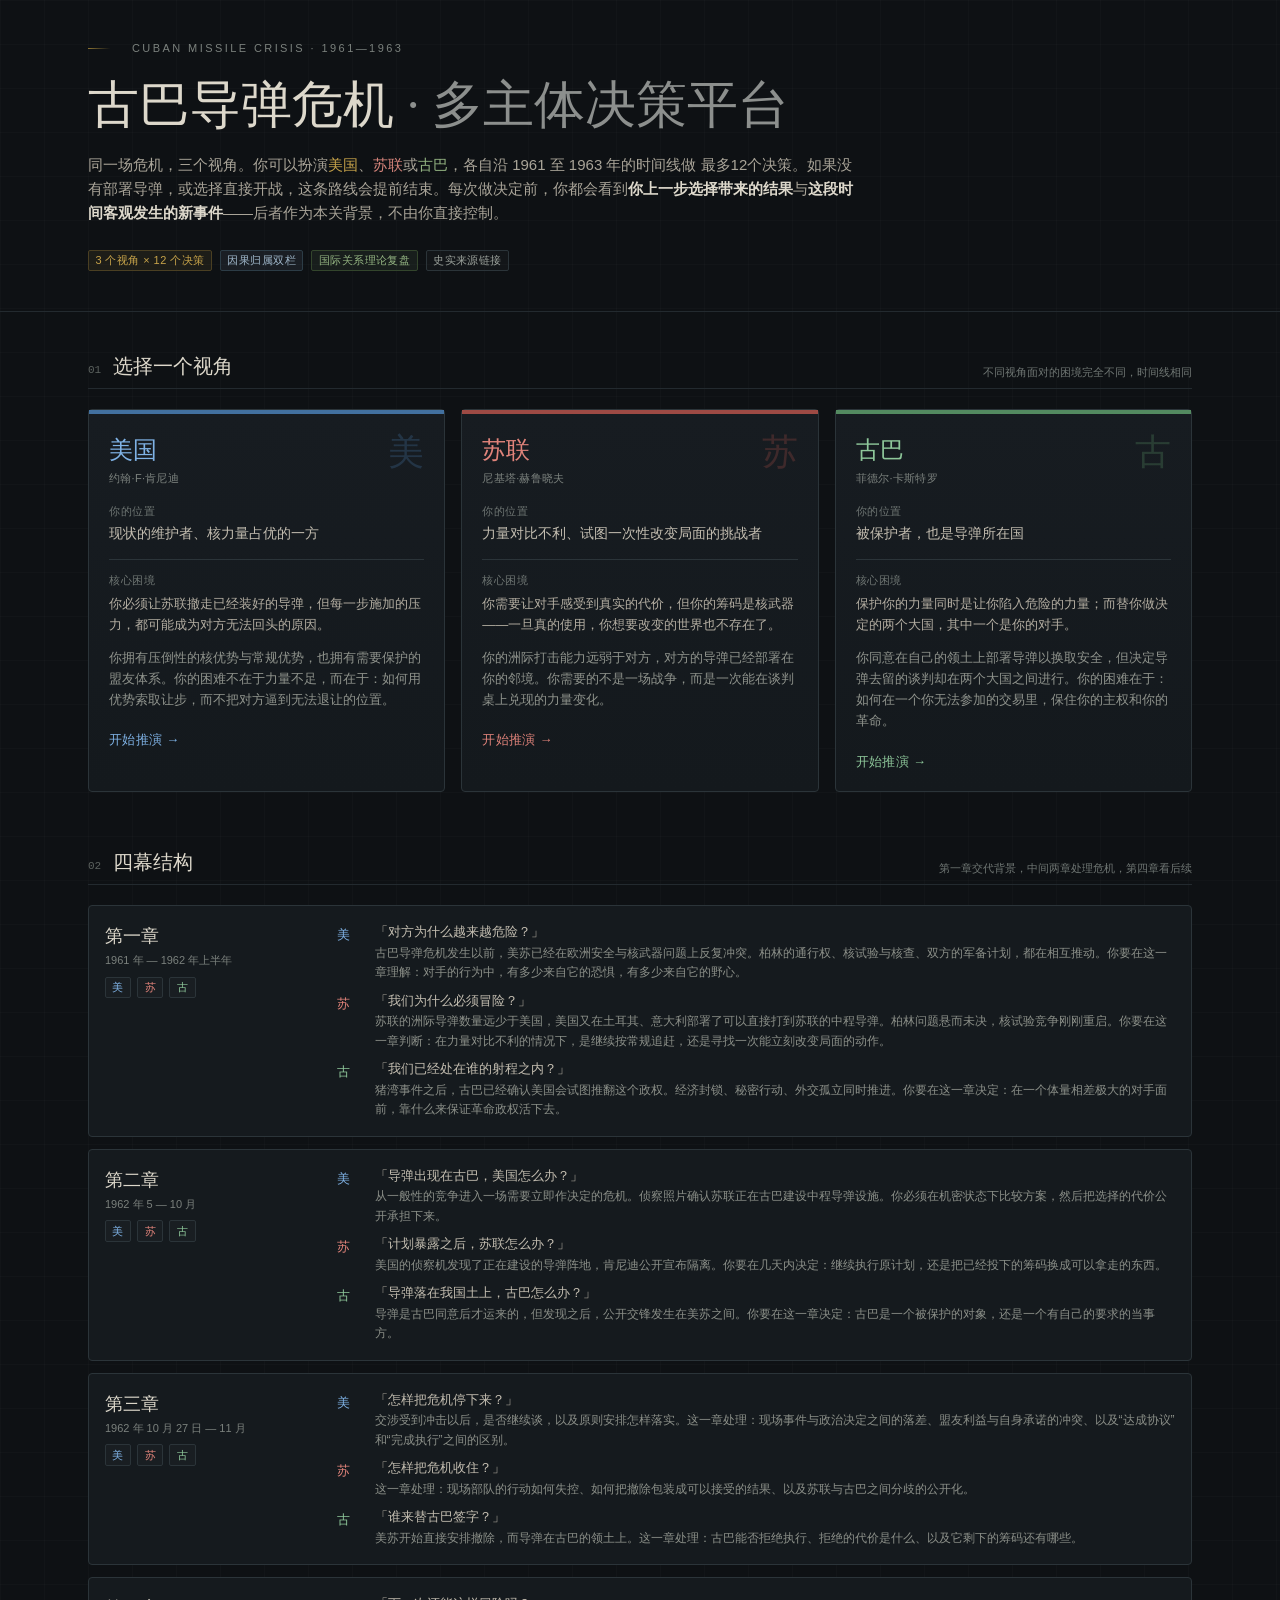
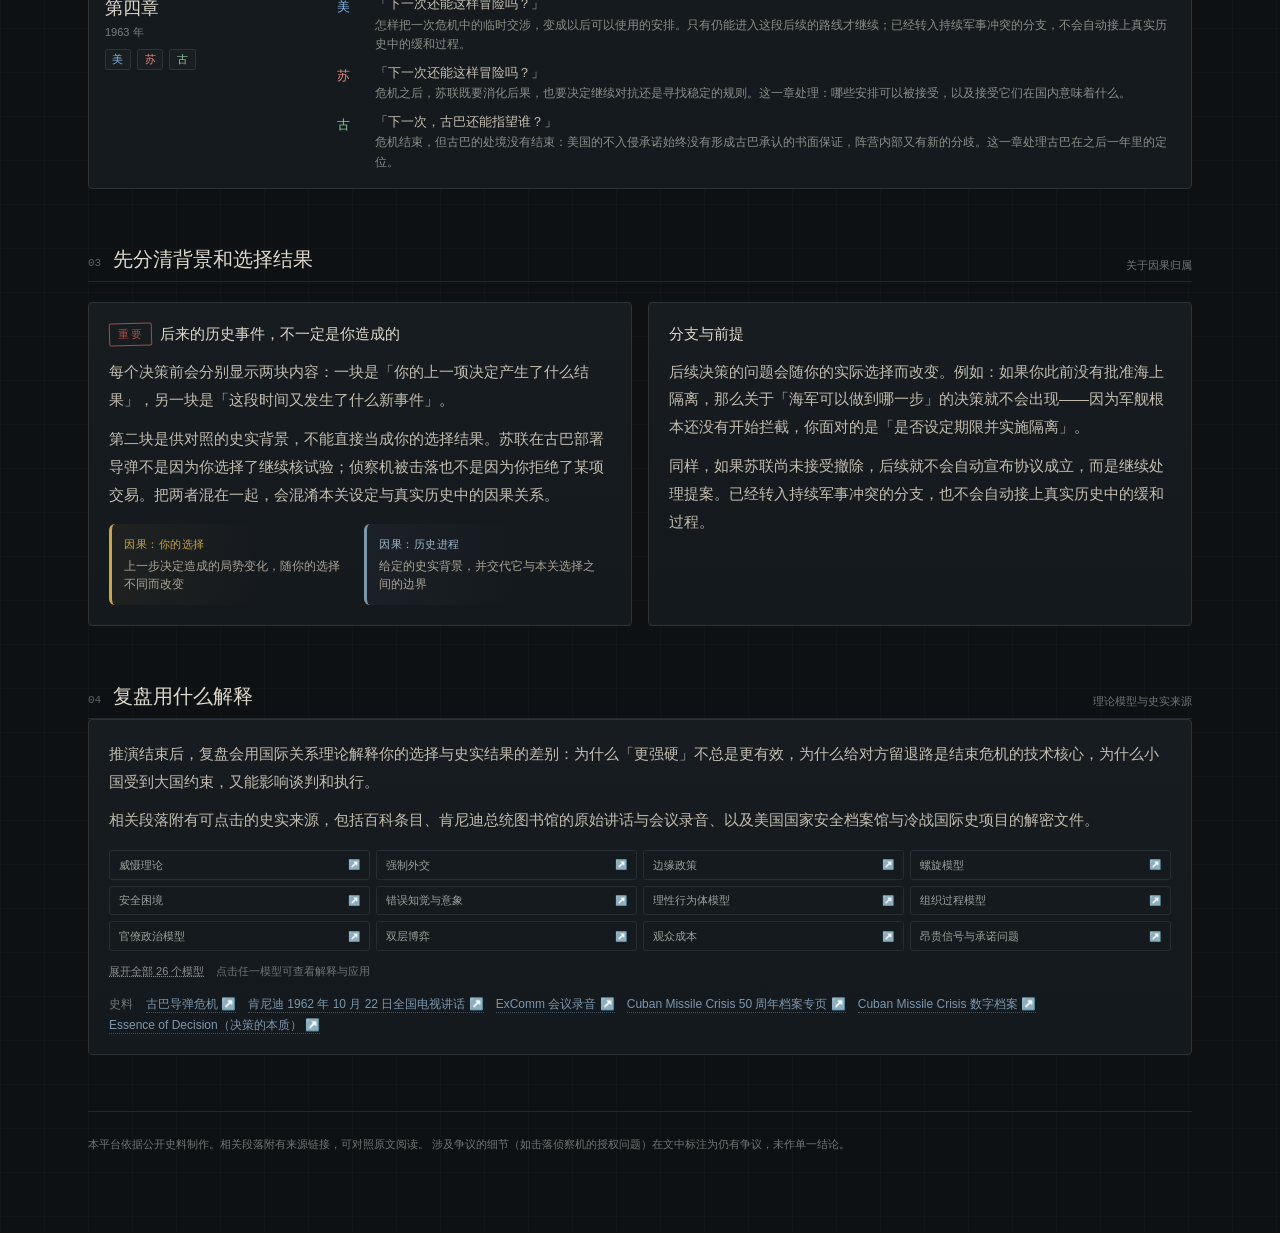
==== cumulative/index.html @ ecf725da "Publish cumulative Cuban missile crisis simulator with portable hash routing" ====
<!doctype html><html lang="zh-CN"><head><meta charset="utf-8"><meta name="viewport" content="width=device-width, initial-scale=1"><title>古巴导弹危机 · 累计制</title><style>@layer properties{@supports (((-webkit-hyphens:none)) and (not (margin-trim:inline))) or ((-moz-orient:inline) and (not (color:rgb(from red r g b)))){*,:before,:after,::backdrop{--tw-translate-x:0;--tw-translate-y:0;--tw-translate-z:0;--tw-rotate-x:initial;--tw-rotate-y:initial;--tw-rotate-z:initial;--tw-skew-x:initial;--tw-skew-y:initial;--tw-space-y-reverse:0;--tw-border-style:solid;--tw-leading:initial;--tw-font-weight:initial;--tw-tracking:initial;--tw-ordinal:initial;--tw-slashed-zero:initial;--tw-numeric-figure:initial;--tw-numeric-spacing:initial;--tw-numeric-fraction:initial;--tw-shadow:0 0 #0000;--tw-shadow-color:initial;--tw-shadow-alpha:100%;--tw-inset-shadow:0 0 #0000;--tw-inset-shadow-color:initial;--tw-inset-shadow-alpha:100%;--tw-ring-color:initial;--tw-ring-shadow:0 0 #0000;--tw-inset-ring-color:initial;--tw-inset-ring-shadow:0 0 #0000;--tw-ring-inset:initial;--tw-ring-offset-width:0px;--tw-ring-offset-color:#fff;--tw-ring-offset-shadow:0 0 #0000;--tw-outline-style:solid;--tw-blur:initial;--tw-brightness:initial;--tw-contrast:initial;--tw-grayscale:initial;--tw-hue-rotate:initial;--tw-invert:initial;--tw-opacity:initial;--tw-saturate:initial;--tw-sepia:initial;--tw-drop-shadow:initial;--tw-drop-shadow-color:initial;--tw-drop-shadow-alpha:100%;--tw-drop-shadow-size:initial;--tw-backdrop-blur:initial;--tw-backdrop-brightness:initial;--tw-backdrop-contrast:initial;--tw-backdrop-grayscale:initial;--tw-backdrop-hue-rotate:initial;--tw-backdrop-invert:initial;--tw-backdrop-opacity:initial;--tw-backdrop-saturate:initial;--tw-backdrop-sepia:initial;--tw-duration:initial;--tw-ease:initial;--tw-content:"";--tw-animation-delay:0s;--tw-animation-direction:normal;--tw-animation-duration:initial;--tw-animation-fill-mode:none;--tw-animation-iteration-count:1;--tw-enter-blur:0;--tw-enter-opacity:1;--tw-enter-rotate:0;--tw-enter-scale:1;--tw-enter-translate-x:0;--tw-enter-translate-y:0;--tw-exit-blur:0;--tw-exit-opacity:1;--tw-exit-rotate:0;--tw-exit-scale:1;--tw-exit-translate-x:0;--tw-exit-translate-y:0}}}@layer theme{:root,:host{--font-sans:-apple-system, BlinkMacSystemFont, "Segoe UI", Roboto, "Helvetica Neue", "Noto Sans", Arial, sans-serif, "Apple Color Emoji", "Segoe UI Emoji", "Segoe UI Symbol", "Noto Color Emoji";--font-mono:ui-monospace, SFMono-Regular, Menlo, Monaco, Consolas, "Liberation Mono", "Courier New", monospace;--color-black:#000;--color-white:#fff;--spacing:.25rem;--container-sm:24rem;--container-lg:32rem;--container-2xl:42rem;--container-3xl:48rem;--container-6xl:72rem;--text-xs--line-height:calc(1 / .75);--text-sm--line-height:calc(1.25 / .875);--text-base--line-height: 1.5 ;--text-lg:1.125rem;--text-lg--line-height:calc(1.75 / 1.125);--text-xl:1.25rem;--text-xl--line-height:calc(1.75 / 1.25);--text-2xl:1.5rem;--text-2xl--line-height:calc(2 / 1.5);--text-4xl:2.25rem;--text-4xl--line-height:calc(2.5 / 2.25);--font-weight-normal:400;--font-weight-medium:500;--font-weight-semibold:600;--font-weight-bold:700;--tracking-tight:-.025em;--tracking-wide:.025em;--tracking-wider:.05em;--tracking-widest:.1em;--leading-tight:1.25;--leading-snug:1.375;--leading-normal:1.5;--leading-relaxed:1.625;--radius-xs:.125rem;--ease-in-out:cubic-bezier(.4, 0, .2, 1);--animate-spin:spin 1s linear infinite;--animate-pulse:pulse 2s cubic-bezier(.4, 0, .6, 1) infinite;--aspect-video:16 / 9;--default-transition-duration:.15s;--default-transition-timing-function:cubic-bezier(.4, 0, .2, 1);--default-font-family:var(--font-sans);--default-mono-font-family:var(--font-mono);--color-border:var(--border)}}@layer base{*,:after,:before,::backdrop{box-sizing:border-box;border:0 solid;margin:0;padding:0}::file-selector-button{box-sizing:border-box;border:0 solid;margin:0;padding:0}html,:host{-webkit-text-size-adjust:100%;tab-size:4;line-height:1.5;font-family:var(--default-font-family,-apple-system, BlinkMacSystemFont, "Segoe UI", Roboto, "Helvetica Neue", "Noto Sans", Arial, sans-serif, "Apple Color Emoji", "Segoe UI Emoji", "Segoe UI Symbol", "Noto Color Emoji");font-feature-settings:var(--default-font-feature-settings,normal);font-variation-settings:var(--default-font-variation-settings,normal);-webkit-tap-highlight-color:transparent}hr{height:0;color:inherit;border-top-width:1px}abbr:where([title]){-webkit-text-decoration:underline dotted;text-decoration:underline dotted}h1,h2,h3,h4,h5,h6{font-size:inherit;font-weight:inherit}a{color:inherit;-webkit-text-decoration:inherit;text-decoration:inherit}b,strong{font-weight:bolder}code,kbd,samp,pre{font-family:var(--default-mono-font-family,ui-monospace, SFMono-Regular, Menlo, Monaco, Consolas, "Liberation Mono", "Courier New", monospace);font-feature-settings:var(--default-mono-font-feature-settings,normal);font-variation-settings:var(--default-mono-font-variation-settings,normal);font-size:1em}small{font-size:80%}sub,sup{vertical-align:baseline;font-size:75%;line-height:0;position:relative}sub{bottom:-.25em}sup{top:-.5em}table{text-indent:0;border-color:inherit;border-collapse:collapse}:-moz-focusring:where(:not(iframe)){outline:auto}progress{vertical-align:baseline}summary{display:list-item}ol,ul,menu{list-style:none}img,svg,video,canvas,audio,iframe,embed,object{vertical-align:middle;display:block}img,video{max-width:100%;height:auto}button,input,select,optgroup,textarea{font:inherit;font-feature-settings:inherit;font-variation-settings:inherit;letter-spacing:inherit;color:inherit;opacity:1;background-color:#0000;border-radius:0}::file-selector-button{font:inherit;font-feature-settings:inherit;font-variation-settings:inherit;letter-spacing:inherit;color:inherit;opacity:1;background-color:#0000;border-radius:0}:where(select:is([multiple],[size])) optgroup{font-weight:bolder}:where(select:is([multiple],[size])) optgroup option{padding-inline-start:20px}::file-selector-button{margin-inline-end:4px}::placeholder{opacity:1}@supports (not ((-webkit-appearance:-apple-pay-button))) or (contain-intrinsic-size:1px){::placeholder{color:currentColor}@supports (color:color-mix(in lab,red,red)){::placeholder{color:color-mix(in oklab,currentcolor 50%,transparent)}}}textarea{resize:vertical}::-webkit-search-decoration{-webkit-appearance:none}::-webkit-date-and-time-value{min-height:1lh;text-align:inherit}::-webkit-datetime-edit{display:inline-flex}::-webkit-datetime-edit-fields-wrapper{padding:0}::-webkit-datetime-edit{padding-block:0}::-webkit-datetime-edit-year-field{padding-block:0}::-webkit-datetime-edit-month-field{padding-block:0}::-webkit-datetime-edit-day-field{padding-block:0}::-webkit-datetime-edit-hour-field{padding-block:0}::-webkit-datetime-edit-minute-field{padding-block:0}::-webkit-datetime-edit-second-field{padding-block:0}::-webkit-datetime-edit-millisecond-field{padding-block:0}::-webkit-datetime-edit-meridiem-field{padding-block:0}::-webkit-calendar-picker-indicator{line-height:1}:-moz-ui-invalid{box-shadow:none}button,input:where([type=button],[type=reset],[type=submit]){appearance:button}::file-selector-button{appearance:button}::-webkit-inner-spin-button{height:auto}::-webkit-outer-spin-button{height:auto}[hidden]:where(:not([hidden=until-found])){display:none!important}*{border-color:var(--border);outline-color:var(--ring)}@supports (color:color-mix(in lab,red,red)){*{outline-color:color-mix(in oklab,var(--ring) 50%,transparent)}}body{background-color:var(--background);color:var(--foreground)}}@layer components;@layer utilities{.\@container\/card-header{container:card-header/inline-size}.\@container\/field-group{container:field-group/inline-size}.pointer-events-none{pointer-events:none}.invisible{visibility:hidden}.visible{visibility:visible}.sr-only{clip-path:inset(50%);white-space:nowrap;border-width:0;width:1px;height:1px;margin:-1px;padding:0;position:absolute;overflow:hidden}.absolute{position:absolute}.fixed{position:fixed}.relative{position:relative}.static{position:static}.sticky{position:sticky}.inset-0{inset:0}.inset-x-0{inset-inline:0}.inset-y-0{inset-block:0}.-top-12{top:calc(var(--spacing) * -12)}.top-0{top:0}.top-1\.5{top:calc(var(--spacing) * 1.5)}.top-1\/2{top:50%}.top-3\.5{top:calc(var(--spacing) * 3.5)}.top-4{top:calc(var(--spacing) * 4)}.top-\[1px\]{top:1px}.top-\[50\%\]{top:50%}.top-\[60\%\]{top:60%}.top-full{top:100%}.-right-12{right:calc(var(--spacing) * -12)}.right-0{right:0}.right-1{right:var(--spacing)}.right-2{right:calc(var(--spacing) * 2)}.right-3{right:calc(var(--spacing) * 3)}.right-4{right:calc(var(--spacing) * 4)}.-bottom-12{bottom:calc(var(--spacing) * -12)}.bottom-0{bottom:0}.-left-12{left:calc(var(--spacing) * -12)}.left-0{left:0}.left-1\/2{left:50%}.left-2{left:calc(var(--spacing) * 2)}.left-\[50\%\]{left:50%}.isolate{isolation:isolate}.z-10{z-index:10}.z-20{z-index:20}.z-50{z-index:50}.z-\[1\]{z-index:1}.order-first{order:-9999}.order-last{order:9999}.col-start-2{grid-column-start:2}.row-span-2{grid-row:span 2/span 2}.row-start-1{grid-row-start:1}.container{width:100%}@media(min-width:40rem){.container{max-width:40rem}}@media(min-width:48rem){.container{max-width:48rem}}@media(min-width:64rem){.container{max-width:64rem}}@media(min-width:80rem){.container{max-width:80rem}}@media(min-width:96rem){.container{max-width:96rem}}.\!m-0{margin:0!important}.container{margin-inline:auto;padding-inline:1rem}@media(min-width:640px){.container{max-width:640px}}@media(min-width:768px){.container{max-width:768px}}@media(min-width:1024px){.container{max-width:1024px}}@media(min-width:1280px){.container{max-width:1280px}}@media(min-width:1536px){.container{max-width:1536px}}.-mx-1{margin-inline:calc(var(--spacing) * -1)}.mx-2{margin-inline:calc(var(--spacing) * 2)}.mx-3\.5{margin-inline:calc(var(--spacing) * 3.5)}.mx-auto{margin-inline:auto}.-my-2{margin-block:calc(var(--spacing) * -2)}.my-0{margin-block:0}.my-0\.5{margin-block:calc(var(--spacing) * .5)}.my-1{margin-block:var(--spacing)}.my-4{margin-block:calc(var(--spacing) * 4)}.-mt-4{margin-top:calc(var(--spacing) * -4)}.mt-0\.5{margin-top:calc(var(--spacing) * .5)}.mt-1{margin-top:var(--spacing)}.mt-1\.5{margin-top:calc(var(--spacing) * 1.5)}.mt-2{margin-top:calc(var(--spacing) * 2)}.mt-2\.5{margin-top:calc(var(--spacing) * 2.5)}.mt-3{margin-top:calc(var(--spacing) * 3)}.mt-4{margin-top:calc(var(--spacing) * 4)}.mt-5{margin-top:calc(var(--spacing) * 5)}.mt-6{margin-top:calc(var(--spacing) * 6)}.mt-\[3px\]{margin-top:3px}.mt-auto{margin-top:auto}.mb-2{margin-bottom:calc(var(--spacing) * 2)}.mb-3{margin-bottom:calc(var(--spacing) * 3)}.-ml-4{margin-left:calc(var(--spacing) * -4)}.ml-1{margin-left:var(--spacing)}.ml-4{margin-left:calc(var(--spacing) * 4)}.ml-auto{margin-left:auto}.line-clamp-1{-webkit-line-clamp:1;-webkit-box-orient:vertical;display:-webkit-box;overflow:hidden}.line-clamp-2{-webkit-line-clamp:2;-webkit-box-orient:vertical;display:-webkit-box;overflow:hidden}.\!inline-flex{display:inline-flex!important}.block{display:block}.flex{display:flex}.grid{display:grid}.hidden{display:none}.inline-block{display:inline-block}.inline-flex{display:inline-flex}.table{display:table}.table-caption{display:table-caption}.table-cell{display:table-cell}.table-row{display:table-row}.field-sizing-content{field-sizing:content}.aspect-square{aspect-ratio:1}.aspect-video{aspect-ratio:var(--aspect-video)}.size-\(--cell-size\){width:var(--cell-size);height:var(--cell-size)}.size-2{width:calc(var(--spacing) * 2);height:calc(var(--spacing) * 2)}.size-2\.5{width:calc(var(--spacing) * 2.5);height:calc(var(--spacing) * 2.5)}.size-3{width:calc(var(--spacing) * 3);height:calc(var(--spacing) * 3)}.size-3\.5{width:calc(var(--spacing) * 3.5);height:calc(var(--spacing) * 3.5)}.size-4{width:calc(var(--spacing) * 4);height:calc(var(--spacing) * 4)}.size-6{width:calc(var(--spacing) * 6);height:calc(var(--spacing) * 6)}.size-7{width:calc(var(--spacing) * 7);height:calc(var(--spacing) * 7)}.size-8{width:calc(var(--spacing) * 8);height:calc(var(--spacing) * 8)}.size-9{width:calc(var(--spacing) * 9);height:calc(var(--spacing) * 9)}.size-10{width:calc(var(--spacing) * 10);height:calc(var(--spacing) * 10)}.size-auto{width:auto;height:auto}.size-full{width:100%;height:100%}.h-\(--cell-size\){height:var(--cell-size)}.h-1{height:var(--spacing)}.h-1\.5{height:calc(var(--spacing) * 1.5)}.h-2{height:calc(var(--spacing) * 2)}.h-2\.5{height:calc(var(--spacing) * 2.5)}.h-4{height:calc(var(--spacing) * 4)}.h-5{height:calc(var(--spacing) * 5)}.h-6{height:calc(var(--spacing) * 6)}.h-7{height:calc(var(--spacing) * 7)}.h-8{height:calc(var(--spacing) * 8)}.h-9{height:calc(var(--spacing) * 9)}.h-10{height:calc(var(--spacing) * 10)}.h-12{height:calc(var(--spacing) * 12)}.h-\[1\.15rem\]{height:1.15rem}.h-\[260px\]{height:260px}.h-\[300px\]{height:300px}.h-\[calc\(100\%-1px\)\]{height:calc(100% - 1px)}.h-\[var\(--radix-navigation-menu-viewport-height\)\]{height:var(--radix-navigation-menu-viewport-height)}.h-\[var\(--radix-select-trigger-height\)\]{height:var(--radix-select-trigger-height)}.h-auto{height:auto}.h-full{height:100%}.h-px{height:1px}.h-svh{height:100svh}.max-h-\(--radix-context-menu-content-available-height\){max-height:var(--radix-context-menu-content-available-height)}.max-h-\(--radix-dropdown-menu-content-available-height\){max-height:var(--radix-dropdown-menu-content-available-height)}.max-h-\(--radix-select-content-available-height\){max-height:var(--radix-select-content-available-height)}.max-h-\[85vh\]{max-height:85vh}.max-h-\[300px\]{max-height:300px}.min-h-0{min-height:0}.min-h-4{min-height:calc(var(--spacing) * 4)}.min-h-16{min-height:calc(var(--spacing) * 16)}.min-h-screen{min-height:100vh}.min-h-svh{min-height:100svh}.\!w-auto{width:auto!important}.w-\(--cell-size\){width:var(--cell-size)}.w-\(--sidebar-width\){width:var(--sidebar-width)}.w-0{width:0}.w-1{width:var(--spacing)}.w-1\.5{width:calc(var(--spacing) * 1.5)}.w-2{width:calc(var(--spacing) * 2)}.w-2\.5{width:calc(var(--spacing) * 2.5)}.w-3{width:calc(var(--spacing) * 3)}.w-3\/4{width:75%}.w-4{width:calc(var(--spacing) * 4)}.w-5{width:calc(var(--spacing) * 5)}.w-6{width:calc(var(--spacing) * 6)}.w-8{width:calc(var(--spacing) * 8)}.w-9{width:calc(var(--spacing) * 9)}.w-64{width:calc(var(--spacing) * 64)}.w-72{width:calc(var(--spacing) * 72)}.w-\[100px\]{width:100px}.w-auto{width:auto}.w-fit{width:fit-content}.w-full{width:100%}.w-max{width:max-content}.w-px{width:1px}.max-w-\(--skeleton-width\){max-width:var(--skeleton-width)}.max-w-2xl{max-width:var(--container-2xl)}.max-w-3xl{max-width:var(--container-3xl)}.max-w-6xl{max-width:var(--container-6xl)}.max-w-\[calc\(100\%-2rem\)\]{max-width:calc(100% - 2rem)}.max-w-max{max-width:max-content}.max-w-sm{max-width:var(--container-sm)}.min-w-\(--cell-size\){min-width:var(--cell-size)}.min-w-0{min-width:0}.min-w-5{min-width:calc(var(--spacing) * 5)}.min-w-8{min-width:calc(var(--spacing) * 8)}.min-w-9{min-width:calc(var(--spacing) * 9)}.min-w-10{min-width:calc(var(--spacing) * 10)}.min-w-\[8rem\]{min-width:8rem}.min-w-\[12rem\]{min-width:12rem}.min-w-\[var\(--radix-select-trigger-width\)\]{min-width:var(--radix-select-trigger-width)}.flex-1{flex:1}.shrink-0{flex-shrink:0}.grow{flex-grow:1}.grow-0{flex-grow:0}.basis-full{flex-basis:100%}.caption-bottom{caption-side:bottom}.border-collapse{border-collapse:collapse}.origin-\(--radix-context-menu-content-transform-origin\){transform-origin:var(--radix-context-menu-content-transform-origin)}.origin-\(--radix-dropdown-menu-content-transform-origin\){transform-origin:var(--radix-dropdown-menu-content-transform-origin)}.origin-\(--radix-hover-card-content-transform-origin\){transform-origin:var(--radix-hover-card-content-transform-origin)}.origin-\(--radix-menubar-content-transform-origin\){transform-origin:var(--radix-menubar-content-transform-origin)}.origin-\(--radix-popover-content-transform-origin\){transform-origin:var(--radix-popover-content-transform-origin)}.origin-\(--radix-select-content-transform-origin\){transform-origin:var(--radix-select-content-transform-origin)}.origin-\(--radix-tooltip-content-transform-origin\){transform-origin:var(--radix-tooltip-content-transform-origin)}.-translate-x-1\/2{--tw-translate-x: -50% ;translate:var(--tw-translate-x) var(--tw-translate-y)}.-translate-x-px{--tw-translate-x:-1px;translate:var(--tw-translate-x) var(--tw-translate-y)}.translate-x-\[-50\%\]{--tw-translate-x:-50%;translate:var(--tw-translate-x) var(--tw-translate-y)}.translate-x-px{--tw-translate-x:1px;translate:var(--tw-translate-x) var(--tw-translate-y)}.-translate-y-1\/2{--tw-translate-y: -50% ;translate:var(--tw-translate-x) var(--tw-translate-y)}.translate-y-0\.5{--tw-translate-y:calc(var(--spacing) * .5);translate:var(--tw-translate-x) var(--tw-translate-y)}.translate-y-\[-50\%\]{--tw-translate-y:-50%;translate:var(--tw-translate-x) var(--tw-translate-y)}.translate-y-\[calc\(-50\%_-_2px\)\]{--tw-translate-y: calc(-50% - 2px) ;translate:var(--tw-translate-x) var(--tw-translate-y)}.rotate-45{rotate:45deg}.rotate-90{rotate:90deg}.transform{transform:var(--tw-rotate-x,) var(--tw-rotate-y,) var(--tw-rotate-z,) var(--tw-skew-x,) var(--tw-skew-y,)}.animate-caret-blink{animation:1.25s ease-out infinite caret-blink}.animate-in{animation:enter var(--tw-animation-duration,var(--tw-duration,.15s))var(--tw-ease,ease)var(--tw-animation-delay,0s)var(--tw-animation-iteration-count,1)var(--tw-animation-direction,normal)var(--tw-animation-fill-mode,none)}.animate-pulse{animation:var(--animate-pulse)}.animate-spin{animation:var(--animate-spin)}.cursor-default{cursor:default}.cursor-pointer{cursor:pointer}.cursor-text{cursor:text}.touch-none{touch-action:none}.resize-none{resize:none}.scroll-my-1{scroll-margin-block:var(--spacing)}.scroll-py-1{scroll-padding-block:var(--spacing)}.list-disc{list-style-type:disc}.list-none{list-style-type:none}.auto-rows-min{grid-auto-rows:min-content}.grid-cols-\[0_1fr\]{grid-template-columns:0 1fr}.grid-rows-\[auto_auto\]{grid-template-rows:auto auto}.flex-col{flex-direction:column}.flex-col-reverse{flex-direction:column-reverse}.flex-row{flex-direction:row}.flex-wrap{flex-wrap:wrap}.place-content-center{place-content:center}.items-baseline{align-items:baseline}.items-center{align-items:center}.items-end{align-items:flex-end}.items-start{align-items:flex-start}.items-stretch{align-items:stretch}.justify-between{justify-content:space-between}.justify-center{justify-content:center}.justify-end{justify-content:flex-end}.justify-start{justify-content:flex-start}.justify-items-start{justify-items:start}.gap-0\.5{gap:calc(var(--spacing) * .5)}.gap-1{gap:var(--spacing)}.gap-1\.5{gap:calc(var(--spacing) * 1.5)}.gap-2{gap:calc(var(--spacing) * 2)}.gap-2\.5{gap:calc(var(--spacing) * 2.5)}.gap-3{gap:calc(var(--spacing) * 3)}.gap-4{gap:calc(var(--spacing) * 4)}.gap-5{gap:calc(var(--spacing) * 5)}.gap-6{gap:calc(var(--spacing) * 6)}.gap-7{gap:calc(var(--spacing) * 7)}.gap-\[--spacing\(var\(--gap\)\)\]{gap:calc(var(--spacing) * var(--gap))}:where(.space-y-1\.5>:not(:last-child)){--tw-space-y-reverse:0;margin-block-start:calc(calc(var(--spacing) * 1.5) * var(--tw-space-y-reverse));margin-block-end:calc(calc(var(--spacing) * 1.5) * calc(1 - var(--tw-space-y-reverse)))}:where(.space-y-2>:not(:last-child)){--tw-space-y-reverse:0;margin-block-start:calc(calc(var(--spacing) * 2) * var(--tw-space-y-reverse));margin-block-end:calc(calc(var(--spacing) * 2) * calc(1 - var(--tw-space-y-reverse)))}:where(.space-y-2\.5>:not(:last-child)){--tw-space-y-reverse:0;margin-block-start:calc(calc(var(--spacing) * 2.5) * var(--tw-space-y-reverse));margin-block-end:calc(calc(var(--spacing) * 2.5) * calc(1 - var(--tw-space-y-reverse)))}:where(.space-y-3>:not(:last-child)){--tw-space-y-reverse:0;margin-block-start:calc(calc(var(--spacing) * 3) * var(--tw-space-y-reverse));margin-block-end:calc(calc(var(--spacing) * 3) * calc(1 - var(--tw-space-y-reverse)))}:where(.space-y-3\.5>:not(:last-child)){--tw-space-y-reverse:0;margin-block-start:calc(calc(var(--spacing) * 3.5) * var(--tw-space-y-reverse));margin-block-end:calc(calc(var(--spacing) * 3.5) * calc(1 - var(--tw-space-y-reverse)))}:where(.space-y-4>:not(:last-child)){--tw-space-y-reverse:0;margin-block-start:calc(calc(var(--spacing) * 4) * var(--tw-space-y-reverse));margin-block-end:calc(calc(var(--spacing) * 4) * calc(1 - var(--tw-space-y-reverse)))}:where(.space-y-5>:not(:last-child)){--tw-space-y-reverse:0;margin-block-start:calc(calc(var(--spacing) * 5) * var(--tw-space-y-reverse));margin-block-end:calc(calc(var(--spacing) * 5) * calc(1 - var(--tw-space-y-reverse)))}:where(.space-y-12>:not(:last-child)){--tw-space-y-reverse:0;margin-block-start:calc(calc(var(--spacing) * 12) * var(--tw-space-y-reverse));margin-block-end:calc(calc(var(--spacing) * 12) * calc(1 - var(--tw-space-y-reverse)))}:where(.space-y-14>:not(:last-child)){--tw-space-y-reverse:0;margin-block-start:calc(calc(var(--spacing) * 14) * var(--tw-space-y-reverse));margin-block-end:calc(calc(var(--spacing) * 14) * calc(1 - var(--tw-space-y-reverse)))}.gap-x-3{column-gap:calc(var(--spacing) * 3)}.gap-x-6{column-gap:calc(var(--spacing) * 6)}.gap-x-8{column-gap:calc(var(--spacing) * 8)}.gap-y-0\.5{row-gap:calc(var(--spacing) * .5)}.gap-y-1{row-gap:var(--spacing)}.gap-y-2\.5{row-gap:calc(var(--spacing) * 2.5)}.gap-y-3{row-gap:calc(var(--spacing) * 3)}.self-start{align-self:flex-start}.self-stretch{align-self:stretch}.justify-self-end{justify-self:flex-end}.truncate{text-overflow:ellipsis;white-space:nowrap;overflow:hidden}.overflow-auto{overflow:auto}.overflow-hidden{overflow:hidden}.overflow-x-auto{overflow-x:auto}.overflow-x-hidden{overflow-x:hidden}.overflow-y-auto{overflow-y:auto}.rounded-\[2px\]{border-radius:2px}.rounded-\[4px\]{border-radius:4px}.rounded-\[calc\(var\(--radius\)-5px\)\]{border-radius:calc(var(--radius) - 5px)}.rounded-\[inherit\]{border-radius:inherit}.rounded-full{border-radius:3.40282e38px}.rounded-lg{border-radius:var(--radius)}.rounded-md{border-radius:calc(var(--radius) - 2px)}.rounded-none{border-radius:0}.rounded-sm{border-radius:calc(var(--radius) - 4px)}.rounded-xl{border-radius:calc(var(--radius) + 4px)}.rounded-xs{border-radius:var(--radius-xs)}.rounded-l-md{border-top-left-radius:calc(var(--radius) - 2px);border-bottom-left-radius:calc(var(--radius) - 2px)}.rounded-tl-sm{border-top-left-radius:calc(var(--radius) - 4px)}.rounded-r-md{border-top-right-radius:calc(var(--radius) - 2px);border-bottom-right-radius:calc(var(--radius) - 2px)}.border{border-style:var(--tw-border-style);border-width:1px}.border-0{border-style:var(--tw-border-style);border-width:0}.border-\[1\.5px\]{border-style:var(--tw-border-style);border-width:1.5px}.border-y{border-block-style:var(--tw-border-style);border-block-width:1px}.border-t{border-top-style:var(--tw-border-style);border-top-width:1px}.border-r{border-right-style:var(--tw-border-style);border-right-width:1px}.border-b{border-bottom-style:var(--tw-border-style);border-bottom-width:1px}.border-l{border-left-style:var(--tw-border-style);border-left-width:1px}.border-l-2{border-left-style:var(--tw-border-style);border-left-width:2px}.border-dashed{--tw-border-style:dashed;border-style:dashed}.border-\(--color-border\){border-color:var(--color-border)}.border-\[\#2b3439\]{border-color:#2b3439}.border-\[\#2c3c46\]{border-color:#2c3c46}.border-\[\#4a3f22\]{border-color:#4a3f22}.border-\[\#232a2f\]{border-color:#232a2f}.border-border,.border-border\/50{border-color:var(--border)}@supports (color:color-mix(in lab,red,red)){.border-border\/50{border-color:color-mix(in oklab,var(--border) 50%,transparent)}}.border-input{border-color:var(--input)}.border-primary{border-color:var(--primary)}.border-sidebar-border{border-color:var(--sidebar-border)}.border-transparent{border-color:#0000}.border-t-transparent{border-top-color:#0000}.border-l-transparent{border-left-color:#0000}.bg-\(--color-bg\){background-color:var(--color-bg)}.bg-\[\#0e1114\]\/95{background-color:#0e1114f2}.bg-\[\#2b3439\]{background-color:#2b3439}.bg-\[\#141a1e\]{background-color:#141a1e}.bg-\[\#12171b\]{background-color:#12171b}.bg-\[\#191713\]{background-color:#191713}.bg-\[rgba\(200\,164\,74\,0\.05\)\]{background-color:#c8a44a0d}.bg-accent{background-color:var(--accent)}.bg-background{background-color:var(--background)}.bg-black\/50{background-color:#00000080}@supports (color:color-mix(in lab,red,red)){.bg-black\/50{background-color:color-mix(in oklab,var(--color-black) 50%,transparent)}}.bg-border{background-color:var(--border)}.bg-card{background-color:var(--card)}.bg-destructive{background-color:var(--destructive)}.bg-foreground{background-color:var(--foreground)}.bg-input{background-color:var(--input)}.bg-muted,.bg-muted\/50{background-color:var(--muted)}@supports (color:color-mix(in lab,red,red)){.bg-muted\/50{background-color:color-mix(in oklab,var(--muted) 50%,transparent)}}.bg-popover{background-color:var(--popover)}.bg-primary,.bg-primary\/20{background-color:var(--primary)}@supports (color:color-mix(in lab,red,red)){.bg-primary\/20{background-color:color-mix(in oklab,var(--primary) 20%,transparent)}}.bg-secondary{background-color:var(--secondary)}.bg-sidebar{background-color:var(--sidebar)}.bg-sidebar-border{background-color:var(--sidebar-border)}.bg-transparent{background-color:#0000}.bg-white{background-color:var(--color-white)}.fill-current{fill:currentColor}.fill-foreground{fill:var(--foreground)}.fill-primary{fill:var(--primary)}.p-0{padding:0}.p-1{padding:var(--spacing)}.p-2{padding:calc(var(--spacing) * 2)}.p-3{padding:calc(var(--spacing) * 3)}.p-4{padding:calc(var(--spacing) * 4)}.p-5{padding:calc(var(--spacing) * 5)}.p-6{padding:calc(var(--spacing) * 6)}.p-\[3px\]{padding:3px}.p-px{padding:1px}.px-\(--cell-size\){padding-inline:var(--cell-size)}.px-1{padding-inline:var(--spacing)}.px-1\.5{padding-inline:calc(var(--spacing) * 1.5)}.px-2{padding-inline:calc(var(--spacing) * 2)}.px-2\.5{padding-inline:calc(var(--spacing) * 2.5)}.px-3{padding-inline:calc(var(--spacing) * 3)}.px-4{padding-inline:calc(var(--spacing) * 4)}.px-6{padding-inline:calc(var(--spacing) * 6)}.py-0\.5{padding-block:calc(var(--spacing) * .5)}.py-1{padding-block:var(--spacing)}.py-1\.5{padding-block:calc(var(--spacing) * 1.5)}.py-2{padding-block:calc(var(--spacing) * 2)}.py-3{padding-block:calc(var(--spacing) * 3)}.py-4{padding-block:calc(var(--spacing) * 4)}.py-6{padding-block:calc(var(--spacing) * 6)}.py-8{padding-block:calc(var(--spacing) * 8)}.py-10{padding-block:calc(var(--spacing) * 10)}.pt-0{padding-top:0}.pt-1{padding-top:var(--spacing)}.pt-3{padding-top:calc(var(--spacing) * 3)}.pt-4{padding-top:calc(var(--spacing) * 4)}.pt-6{padding-top:calc(var(--spacing) * 6)}.pr-1{padding-right:var(--spacing)}.pr-2{padding-right:calc(var(--spacing) * 2)}.pr-2\.5{padding-right:calc(var(--spacing) * 2.5)}.pr-3{padding-right:calc(var(--spacing) * 3)}.pr-8{padding-right:calc(var(--spacing) * 8)}.pb-2{padding-bottom:calc(var(--spacing) * 2)}.pb-3{padding-bottom:calc(var(--spacing) * 3)}.pb-4{padding-bottom:calc(var(--spacing) * 4)}.pb-10{padding-bottom:calc(var(--spacing) * 10)}.pl-2{padding-left:calc(var(--spacing) * 2)}.pl-3{padding-left:calc(var(--spacing) * 3)}.pl-4{padding-left:calc(var(--spacing) * 4)}.pl-8{padding-left:calc(var(--spacing) * 8)}.text-center{text-align:center}.text-left{text-align:left}.text-right{text-align:right}.align-middle{vertical-align:middle}.font-mono{font-family:var(--font-mono)}.font-sans{font-family:var(--font-sans)}.text-2xl{font-size:var(--text-2xl);line-height:var(--tw-leading,var(--text-2xl--line-height))}.text-4xl{font-size:var(--text-4xl);line-height:var(--tw-leading,var(--text-4xl--line-height))}.text-base{font-size:var(--font-size-body);line-height:var(--tw-leading,var(--text-base--line-height))}.text-lg{font-size:var(--text-lg);line-height:var(--tw-leading,var(--text-lg--line-height))}.text-sm{font-size:var(--font-size-label);line-height:var(--tw-leading,var(--text-sm--line-height))}.text-sm\/relaxed{font-size:var(--font-size-label);line-height:var(--leading-relaxed)}.text-xl{font-size:var(--text-xl);line-height:var(--tw-leading,var(--text-xl--line-height))}.text-xs{font-size:var(--font-size-small);line-height:var(--tw-leading,var(--text-xs--line-height))}.text-\[0\.8rem\]{font-size:.8rem}.text-\[1\.05rem\]{font-size:1.05rem}.text-\[1\.6rem\]{font-size:1.6rem}.text-\[1\.7rem\]{font-size:1.7rem}.text-\[2\.6rem\]{font-size:2.6rem}.text-\[10px\]{font-size:10px}.text-\[11px\]{font-size:11px}.text-\[12\.5px\]{font-size:12.5px}.text-\[12px\]{font-size:12px}.text-\[13px\]{font-size:13px}.text-\[14px\]{font-size:14px}.text-\[15px\]{font-size:15px}.text-\[19px\]{font-size:19px}.leading-none{--tw-leading:1;line-height:1}.leading-normal{--tw-leading:var(--leading-normal);line-height:var(--leading-normal)}.leading-relaxed{--tw-leading:var(--leading-relaxed);line-height:var(--leading-relaxed)}.leading-snug{--tw-leading:var(--leading-snug);line-height:var(--leading-snug)}.leading-tight{--tw-leading:var(--leading-tight);line-height:var(--leading-tight)}.font-bold{--tw-font-weight:var(--font-weight-bold);font-weight:var(--font-weight-bold)}.font-medium{--tw-font-weight:var(--font-weight-medium);font-weight:var(--font-weight-medium)}.font-normal{--tw-font-weight:var(--font-weight-normal);font-weight:var(--font-weight-normal)}.font-semibold{--tw-font-weight:var(--font-weight-semibold);font-weight:var(--font-weight-semibold)}.tracking-\[0\.22em\]{--tw-tracking:.22em;letter-spacing:.22em}.tracking-tight{--tw-tracking:var(--tracking-tight);letter-spacing:var(--tracking-tight)}.tracking-wide{--tw-tracking:var(--tracking-wide);letter-spacing:var(--tracking-wide)}.tracking-wider{--tw-tracking:var(--tracking-wider);letter-spacing:var(--tracking-wider)}.tracking-widest{--tw-tracking:var(--tracking-widest);letter-spacing:var(--tracking-widest)}.text-balance{text-wrap:balance}.break-words{overflow-wrap:break-word}.whitespace-nowrap{white-space:nowrap}.text-\[\#5c625f\]{color:#5c625f}.text-\[\#6f7673\]{color:#6f7673}.text-\[\#7b817d\]{color:#7b817d}.text-\[\#7d7f78\]{color:#7d7f78}.text-\[\#7d97ad\]{color:#7d97ad}.text-\[\#8b8f88\]{color:#8b8f88}.text-\[\#8c8f8d\]{color:#8c8f8d}.text-\[\#8f938c\]{color:#8f938c}.text-\[\#9aa39c\]{color:#9aa39c}.text-\[\#9fb6c9\]{color:#9fb6c9}.text-\[\#93b381\]{color:#93b381}.text-\[\#a9a498\]{color:#a9a498}.text-\[\#b3ada1\]{color:#b3ada1}.text-\[\#c3bdb0\]{color:#c3bdb0}.text-\[\#c8a44a\]{color:#c8a44a}.text-\[\#d4837a\]{color:#d4837a}.text-\[\#ddd8cb\]{color:#ddd8cb}.text-\[\#e6e0d2\]{color:#e6e0d2}.text-accent-foreground{color:var(--accent-foreground)}.text-background{color:var(--background)}.text-card-foreground{color:var(--card-foreground)}.text-current{color:currentColor}.text-destructive{color:var(--destructive)}.text-foreground{color:var(--foreground)}.text-muted-foreground{color:var(--muted-foreground)}.text-popover-foreground{color:var(--popover-foreground)}.text-primary{color:var(--primary)}.text-primary-foreground{color:var(--primary-foreground)}.text-secondary-foreground{color:var(--secondary-foreground)}.text-sidebar-foreground,.text-sidebar-foreground\/70{color:var(--sidebar-foreground)}@supports (color:color-mix(in lab,red,red)){.text-sidebar-foreground\/70{color:color-mix(in oklab,var(--sidebar-foreground) 70%,transparent)}}.text-white{color:var(--color-white)}.uppercase{text-transform:uppercase}.tabular-nums{--tw-numeric-spacing:tabular-nums;font-variant-numeric:var(--tw-ordinal,) var(--tw-slashed-zero,) var(--tw-numeric-figure,) var(--tw-numeric-spacing,) var(--tw-numeric-fraction,)}.underline{text-decoration-line:underline}.decoration-dotted{text-decoration-style:dotted}.underline-offset-4{text-underline-offset:4px}.opacity-0{opacity:0}.opacity-25{opacity:.25}.opacity-50{opacity:.5}.opacity-70{opacity:.7}.shadow{--tw-shadow:0 1px 3px 0 var(--tw-shadow-color,#0000001a), 0 1px 2px -1px var(--tw-shadow-color,#0000001a);box-shadow:var(--tw-inset-shadow),var(--tw-inset-ring-shadow),var(--tw-ring-offset-shadow),var(--tw-ring-shadow),var(--tw-shadow)}.shadow-\[0_0_0_1px_hsl\(var\(--sidebar-border\)\)\]{--tw-shadow:0 0 0 1px var(--tw-shadow-color,hsl(var(--sidebar-border)));box-shadow:var(--tw-inset-shadow),var(--tw-inset-ring-shadow),var(--tw-ring-offset-shadow),var(--tw-ring-shadow),var(--tw-shadow)}.shadow-lg{--tw-shadow:var(--ds-shadow-lg);box-shadow:var(--tw-inset-shadow),var(--tw-inset-ring-shadow),var(--tw-ring-offset-shadow),var(--tw-ring-shadow),var(--tw-shadow)}.shadow-md{--tw-shadow:var(--ds-shadow-md);box-shadow:var(--tw-inset-shadow),var(--tw-inset-ring-shadow),var(--tw-ring-offset-shadow),var(--tw-ring-shadow),var(--tw-shadow)}.shadow-none{--tw-shadow:0 0 #0000;box-shadow:var(--tw-inset-shadow),var(--tw-inset-ring-shadow),var(--tw-ring-offset-shadow),var(--tw-ring-shadow),var(--tw-shadow)}.shadow-sm{--tw-shadow:var(--ds-shadow-sm);box-shadow:var(--tw-inset-shadow),var(--tw-inset-ring-shadow),var(--tw-ring-offset-shadow),var(--tw-ring-shadow),var(--tw-shadow)}.shadow-xl{--tw-shadow:var(--ds-shadow-xl);box-shadow:var(--tw-inset-shadow),var(--tw-inset-ring-shadow),var(--tw-ring-offset-shadow),var(--tw-ring-shadow),var(--tw-shadow)}.shadow-xs{--tw-shadow:0 1px 2px 0 var(--tw-shadow-color,#0000000d);box-shadow:var(--tw-inset-shadow),var(--tw-inset-ring-shadow),var(--tw-ring-offset-shadow),var(--tw-ring-shadow),var(--tw-shadow)}.ring-0{--tw-ring-shadow:var(--tw-ring-inset,) 0 0 0 calc(0px + var(--tw-ring-offset-width)) var(--tw-ring-color,currentcolor);box-shadow:var(--tw-inset-shadow),var(--tw-inset-ring-shadow),var(--tw-ring-offset-shadow),var(--tw-ring-shadow),var(--tw-shadow)}.ring-ring\/50{--tw-ring-color:var(--ring)}@supports (color:color-mix(in lab,red,red)){.ring-ring\/50{--tw-ring-color:color-mix(in oklab, var(--ring) 50%, transparent)}}.ring-sidebar-ring{--tw-ring-color:var(--sidebar-ring)}.ring-offset-background{--tw-ring-offset-color:var(--background)}.outline-hidden{--tw-outline-style:none;outline-style:none}@media(forced-colors:active){.outline-hidden{outline-offset:2px;outline:2px solid #0000}}.outline{outline-style:var(--tw-outline-style);outline-width:1px}.filter{filter:var(--tw-blur,) var(--tw-brightness,) var(--tw-contrast,) var(--tw-grayscale,) var(--tw-hue-rotate,) var(--tw-invert,) var(--tw-saturate,) var(--tw-sepia,) var(--tw-drop-shadow,)}.backdrop-blur{--tw-backdrop-blur:blur(8px);-webkit-backdrop-filter:var(--tw-backdrop-blur,) var(--tw-backdrop-brightness,) var(--tw-backdrop-contrast,) var(--tw-backdrop-grayscale,) var(--tw-backdrop-hue-rotate,) var(--tw-backdrop-invert,) var(--tw-backdrop-opacity,) var(--tw-backdrop-saturate,) var(--tw-backdrop-sepia,);backdrop-filter:var(--tw-backdrop-blur,) var(--tw-backdrop-brightness,) var(--tw-backdrop-contrast,) var(--tw-backdrop-grayscale,) var(--tw-backdrop-hue-rotate,) var(--tw-backdrop-invert,) var(--tw-backdrop-opacity,) var(--tw-backdrop-saturate,) var(--tw-backdrop-sepia,)}.transition{transition-property:color,background-color,border-color,outline-color,text-decoration-color,fill,stroke,--tw-gradient-from,--tw-gradient-via,--tw-gradient-to,opacity,box-shadow,transform,translate,scale,rotate,filter,-webkit-backdrop-filter,backdrop-filter,display,content-visibility,overlay,pointer-events;transition-timing-function:var(--tw-ease,var(--default-transition-timing-function));transition-duration:var(--tw-duration,var(--default-transition-duration))}.transition-\[color\,box-shadow\]{transition-property:color,box-shadow;transition-timing-function:var(--tw-ease,var(--default-transition-timing-function));transition-duration:var(--tw-duration,var(--default-transition-duration))}.transition-\[left\,right\,width\]{transition-property:left,right,width;transition-timing-function:var(--tw-ease,var(--default-transition-timing-function));transition-duration:var(--tw-duration,var(--default-transition-duration))}.transition-\[margin\,opacity\]{transition-property:margin,opacity;transition-timing-function:var(--tw-ease,var(--default-transition-timing-function));transition-duration:var(--tw-duration,var(--default-transition-duration))}.transition-\[width\,height\,padding\]{transition-property:width,height,padding;transition-timing-function:var(--tw-ease,var(--default-transition-timing-function));transition-duration:var(--tw-duration,var(--default-transition-duration))}.transition-\[width\]{transition-property:width;transition-timing-function:var(--tw-ease,var(--default-transition-timing-function));transition-duration:var(--tw-duration,var(--default-transition-duration))}.transition-all{transition-property:all;transition-timing-function:var(--tw-ease,var(--default-transition-timing-function));transition-duration:var(--tw-duration,var(--default-transition-duration))}.transition-colors{transition-property:color,background-color,border-color,outline-color,text-decoration-color,fill,stroke,--tw-gradient-from,--tw-gradient-via,--tw-gradient-to;transition-timing-function:var(--tw-ease,var(--default-transition-timing-function));transition-duration:var(--tw-duration,var(--default-transition-duration))}.transition-opacity{transition-property:opacity;transition-timing-function:var(--tw-ease,var(--default-transition-timing-function));transition-duration:var(--tw-duration,var(--default-transition-duration))}.transition-shadow{transition-property:box-shadow;transition-timing-function:var(--tw-ease,var(--default-transition-timing-function));transition-duration:var(--tw-duration,var(--default-transition-duration))}.transition-transform{transition-property:transform,translate,scale,rotate;transition-timing-function:var(--tw-ease,var(--default-transition-timing-function));transition-duration:var(--tw-duration,var(--default-transition-duration))}.transition-none{transition-property:none}.duration-100{--tw-duration:.1s;transition-duration:.1s}.duration-200{--tw-duration:.2s;transition-duration:.2s}.duration-300{--tw-duration:.3s;transition-duration:.3s}.duration-1000{--tw-duration:1s;transition-duration:1s}.ease-in-out{--tw-ease:var(--ease-in-out);transition-timing-function:var(--ease-in-out)}.ease-linear{--tw-ease:linear;transition-timing-function:linear}.fade-in-0{--tw-enter-opacity:0}.outline-none{--tw-outline-style:none;outline-style:none}.select-none{-webkit-user-select:none;user-select:none}.zoom-in-95{--tw-enter-scale:.95}.\[--cell-size\:--spacing\(8\)\]{--cell-size:calc(var(--spacing) * 8)}.group-focus-within\/menu-item\:opacity-100:is(:where(.group\/menu-item):focus-within *){opacity:1}@media(hover:hover){.group-hover\/menu-item\:opacity-100:is(:where(.group\/menu-item):hover *){opacity:1}}.group-has-data-\[sidebar\=menu-action\]\/menu-item\:pr-8:is(:where(.group\/menu-item):has([data-sidebar=menu-action]) *){padding-right:calc(var(--spacing) * 8)}.group-has-\[\[data-orientation\=horizontal\]\]\/field\:text-balance:is(:where(.group\/field):has([data-orientation=horizontal]) *){text-wrap:balance}.group-has-\[\[data-slot\=item-description\]\]\/item\:translate-y-0\.5:is(:where(.group\/item):has([data-slot=item-description]) *){--tw-translate-y:calc(var(--spacing) * .5);translate:var(--tw-translate-x) var(--tw-translate-y)}.group-has-\[\[data-slot\=item-description\]\]\/item\:self-start:is(:where(.group\/item):has([data-slot=item-description]) *){align-self:flex-start}.group-has-\[\>input\]\/input-group\:pt-2\.5:is(:where(.group\/input-group):has(>input) *){padding-top:calc(var(--spacing) * 2.5)}.group-has-\[\>input\]\/input-group\:pb-2\.5:is(:where(.group\/input-group):has(>input) *){padding-bottom:calc(var(--spacing) * 2.5)}.group-data-\[collapsible\=icon\]\:-mt-8:is(:where(.group)[data-collapsible=icon] *){margin-top:calc(var(--spacing) * -8)}.group-data-\[collapsible\=icon\]\:hidden:is(:where(.group)[data-collapsible=icon] *){display:none}.group-data-\[collapsible\=icon\]\:size-8\!:is(:where(.group)[data-collapsible=icon] *){width:calc(var(--spacing) * 8)!important;height:calc(var(--spacing) * 8)!important}.group-data-\[collapsible\=icon\]\:w-\(--sidebar-width-icon\):is(:where(.group)[data-collapsible=icon] *){width:var(--sidebar-width-icon)}.group-data-\[collapsible\=icon\]\:w-\[calc\(var\(--sidebar-width-icon\)\+\(--spacing\(4\)\)\)\]:is(:where(.group)[data-collapsible=icon] *){width:calc(var(--sidebar-width-icon) + (calc(var(--spacing) * 4)))}.group-data-\[collapsible\=icon\]\:w-\[calc\(var\(--sidebar-width-icon\)\+\(--spacing\(4\)\)\+2px\)\]:is(:where(.group)[data-collapsible=icon] *){width:calc(var(--sidebar-width-icon) + (calc(var(--spacing) * 4)) + 2px)}.group-data-\[collapsible\=icon\]\:overflow-hidden:is(:where(.group)[data-collapsible=icon] *){overflow:hidden}.group-data-\[collapsible\=icon\]\:p-0\!:is(:where(.group)[data-collapsible=icon] *){padding:0!important}.group-data-\[collapsible\=icon\]\:p-2\!:is(:where(.group)[data-collapsible=icon] *){padding:calc(var(--spacing) * 2)!important}.group-data-\[collapsible\=icon\]\:opacity-0:is(:where(.group)[data-collapsible=icon] *){opacity:0}.group-data-\[collapsible\=offcanvas\]\:right-\[calc\(var\(--sidebar-width\)\*-1\)\]:is(:where(.group)[data-collapsible=offcanvas] *){right:calc(var(--sidebar-width) * -1)}.group-data-\[collapsible\=offcanvas\]\:left-\[calc\(var\(--sidebar-width\)\*-1\)\]:is(:where(.group)[data-collapsible=offcanvas] *){left:calc(var(--sidebar-width) * -1)}.group-data-\[collapsible\=offcanvas\]\:w-0:is(:where(.group)[data-collapsible=offcanvas] *){width:0}.group-data-\[collapsible\=offcanvas\]\:translate-x-0:is(:where(.group)[data-collapsible=offcanvas] *){--tw-translate-x:0px;translate:var(--tw-translate-x) var(--tw-translate-y)}.group-data-\[disabled\=true\]\:pointer-events-none:is(:where(.group)[data-disabled=true] *){pointer-events:none}.group-data-\[disabled\=true\]\:opacity-50:is(:where(.group)[data-disabled=true] *),.group-data-\[disabled\=true\]\/field\:opacity-50:is(:where(.group\/field)[data-disabled=true] *),.group-data-\[disabled\=true\]\/input-group\:opacity-50:is(:where(.group\/input-group)[data-disabled=true] *){opacity:.5}.group-data-\[focused\=true\]\/day\:relative:is(:where(.group\/day)[data-focused=true] *){position:relative}.group-data-\[focused\=true\]\/day\:z-10:is(:where(.group\/day)[data-focused=true] *){z-index:10}.group-data-\[focused\=true\]\/day\:border-ring:is(:where(.group\/day)[data-focused=true] *){border-color:var(--ring)}.group-data-\[focused\=true\]\/day\:ring-\[3px\]:is(:where(.group\/day)[data-focused=true] *){--tw-ring-shadow:var(--tw-ring-inset,) 0 0 0 calc(3px + var(--tw-ring-offset-width)) var(--tw-ring-color,currentcolor);box-shadow:var(--tw-inset-shadow),var(--tw-inset-ring-shadow),var(--tw-ring-offset-shadow),var(--tw-ring-shadow),var(--tw-shadow)}.group-data-\[focused\=true\]\/day\:ring-ring\/50:is(:where(.group\/day)[data-focused=true] *){--tw-ring-color:var(--ring)}@supports (color:color-mix(in lab,red,red)){.group-data-\[focused\=true\]\/day\:ring-ring\/50:is(:where(.group\/day)[data-focused=true] *){--tw-ring-color:color-mix(in oklab, var(--ring) 50%, transparent)}}.group-data-\[side\=left\]\:-right-4:is(:where(.group)[data-side=left] *){right:calc(var(--spacing) * -4)}.group-data-\[side\=left\]\:border-r:is(:where(.group)[data-side=left] *){border-right-style:var(--tw-border-style);border-right-width:1px}.group-data-\[side\=right\]\:left-0:is(:where(.group)[data-side=right] *){left:0}.group-data-\[side\=right\]\:rotate-180:is(:where(.group)[data-side=right] *){rotate:180deg}.group-data-\[side\=right\]\:border-l:is(:where(.group)[data-side=right] *){border-left-style:var(--tw-border-style);border-left-width:1px}.group-data-\[state\=open\]\:rotate-180:is(:where(.group)[data-state=open] *){rotate:180deg}.group-data-\[variant\=floating\]\:rounded-lg:is(:where(.group)[data-variant=floating] *){border-radius:var(--radius)}.group-data-\[variant\=floating\]\:border:is(:where(.group)[data-variant=floating] *){border-style:var(--tw-border-style);border-width:1px}.group-data-\[variant\=floating\]\:border-sidebar-border:is(:where(.group)[data-variant=floating] *){border-color:var(--sidebar-border)}.group-data-\[variant\=floating\]\:shadow-sm:is(:where(.group)[data-variant=floating] *){--tw-shadow:var(--ds-shadow-sm);box-shadow:var(--tw-inset-shadow),var(--tw-inset-ring-shadow),var(--tw-ring-offset-shadow),var(--tw-ring-shadow),var(--tw-shadow)}.group-data-\[variant\=outline\]\/field-group\:-mb-2:is(:where(.group\/field-group)[data-variant=outline] *){margin-bottom:calc(var(--spacing) * -2)}.group-data-\[vaul-drawer-direction\=bottom\]\/drawer-content\:block:is(:where(.group\/drawer-content)[data-vaul-drawer-direction=bottom] *){display:block}.group-data-\[vaul-drawer-direction\=bottom\]\/drawer-content\:text-center:is(:where(.group\/drawer-content)[data-vaul-drawer-direction=bottom] *),.group-data-\[vaul-drawer-direction\=top\]\/drawer-content\:text-center:is(:where(.group\/drawer-content)[data-vaul-drawer-direction=top] *){text-align:center}.group-data-\[viewport\=false\]\/navigation-menu\:top-full:is(:where(.group\/navigation-menu)[data-viewport=false] *){top:100%}.group-data-\[viewport\=false\]\/navigation-menu\:mt-1\.5:is(:where(.group\/navigation-menu)[data-viewport=false] *){margin-top:calc(var(--spacing) * 1.5)}.group-data-\[viewport\=false\]\/navigation-menu\:overflow-hidden:is(:where(.group\/navigation-menu)[data-viewport=false] *){overflow:hidden}.group-data-\[viewport\=false\]\/navigation-menu\:rounded-md:is(:where(.group\/navigation-menu)[data-viewport=false] *){border-radius:calc(var(--radius) - 2px)}.group-data-\[viewport\=false\]\/navigation-menu\:border:is(:where(.group\/navigation-menu)[data-viewport=false] *){border-style:var(--tw-border-style);border-width:1px}.group-data-\[viewport\=false\]\/navigation-menu\:bg-popover:is(:where(.group\/navigation-menu)[data-viewport=false] *){background-color:var(--popover)}.group-data-\[viewport\=false\]\/navigation-menu\:text-popover-foreground:is(:where(.group\/navigation-menu)[data-viewport=false] *){color:var(--popover-foreground)}.group-data-\[viewport\=false\]\/navigation-menu\:shadow:is(:where(.group\/navigation-menu)[data-viewport=false] *){--tw-shadow:0 1px 3px 0 var(--tw-shadow-color,#0000001a), 0 1px 2px -1px var(--tw-shadow-color,#0000001a);box-shadow:var(--tw-inset-shadow),var(--tw-inset-ring-shadow),var(--tw-ring-offset-shadow),var(--tw-ring-shadow),var(--tw-shadow)}.group-data-\[viewport\=false\]\/navigation-menu\:duration-200:is(:where(.group\/navigation-menu)[data-viewport=false] *){--tw-duration:.2s;transition-duration:.2s}@media(hover:hover){.peer-hover\/menu-button\:text-sidebar-accent-foreground:is(:where(.peer\/menu-button):hover~*){color:var(--sidebar-accent-foreground)}}.peer-disabled\:cursor-not-allowed:is(:where(.peer):disabled~*){cursor:not-allowed}.peer-disabled\:opacity-50:is(:where(.peer):disabled~*){opacity:.5}.peer-data-\[active\=true\]\/menu-button\:text-sidebar-accent-foreground:is(:where(.peer\/menu-button)[data-active=true]~*){color:var(--sidebar-accent-foreground)}.peer-data-\[size\=default\]\/menu-button\:top-1\.5:is(:where(.peer\/menu-button)[data-size=default]~*){top:calc(var(--spacing) * 1.5)}.peer-data-\[size\=lg\]\/menu-button\:top-2\.5:is(:where(.peer\/menu-button)[data-size=lg]~*){top:calc(var(--spacing) * 2.5)}.peer-data-\[size\=sm\]\/menu-button\:top-1:is(:where(.peer\/menu-button)[data-size=sm]~*){top:var(--spacing)}.selection\:bg-primary ::selection{background-color:var(--primary)}.selection\:bg-primary::selection{background-color:var(--primary)}.selection\:text-primary-foreground ::selection{color:var(--primary-foreground)}.selection\:text-primary-foreground::selection{color:var(--primary-foreground)}.file\:inline-flex::file-selector-button{display:inline-flex}.file\:h-7::file-selector-button{height:calc(var(--spacing) * 7)}.file\:border-0::file-selector-button{border-style:var(--tw-border-style);border-width:0}.file\:bg-transparent::file-selector-button{background-color:#0000}.file\:text-sm::file-selector-button{font-size:var(--font-size-label);line-height:var(--tw-leading,var(--text-sm--line-height))}.file\:font-medium::file-selector-button{--tw-font-weight:var(--font-weight-medium);font-weight:var(--font-weight-medium)}.file\:text-foreground::file-selector-button{color:var(--foreground)}.placeholder\:text-muted-foreground::placeholder{color:var(--muted-foreground)}.after\:absolute:after{content:var(--tw-content);position:absolute}.after\:-inset-2:after{content:var(--tw-content);inset:calc(var(--spacing) * -2)}.after\:inset-y-0:after{content:var(--tw-content);inset-block:0}.after\:left-1\/2:after{content:var(--tw-content);left:50%}.after\:w-1:after{content:var(--tw-content);width:var(--spacing)}.after\:w-\[2px\]:after{content:var(--tw-content);width:2px}.after\:-translate-x-1\/2:after{content:var(--tw-content);--tw-translate-x: -50% ;translate:var(--tw-translate-x) var(--tw-translate-y)}.group-data-\[collapsible\=offcanvas\]\:after\:left-full:is(:where(.group)[data-collapsible=offcanvas] *):after{content:var(--tw-content);left:100%}.first\:rounded-l-md:first-child{border-top-left-radius:calc(var(--radius) - 2px);border-bottom-left-radius:calc(var(--radius) - 2px)}.first\:border-l:first-child{border-left-style:var(--tw-border-style);border-left-width:1px}.last\:mt-0:last-child{margin-top:0}.last\:rounded-r-md:last-child{border-top-right-radius:calc(var(--radius) - 2px);border-bottom-right-radius:calc(var(--radius) - 2px)}.last\:border-b-0:last-child{border-bottom-style:var(--tw-border-style);border-bottom-width:0}@media(hover:hover){.hover\:border-\[color\:var\(--gold-dim\)\]:hover{border-color:var(--gold-dim)}.hover\:bg-accent:hover{background-color:var(--accent)}.hover\:bg-destructive\/90:hover{background-color:var(--destructive)}@supports (color:color-mix(in lab,red,red)){.hover\:bg-destructive\/90:hover{background-color:color-mix(in oklab,var(--destructive) 90%,transparent)}}.hover\:bg-muted:hover,.hover\:bg-muted\/50:hover{background-color:var(--muted)}@supports (color:color-mix(in lab,red,red)){.hover\:bg-muted\/50:hover{background-color:color-mix(in oklab,var(--muted) 50%,transparent)}}.hover\:bg-primary\/90:hover{background-color:var(--primary)}@supports (color:color-mix(in lab,red,red)){.hover\:bg-primary\/90:hover{background-color:color-mix(in oklab,var(--primary) 90%,transparent)}}.hover\:bg-secondary\/80:hover{background-color:var(--secondary)}@supports (color:color-mix(in lab,red,red)){.hover\:bg-secondary\/80:hover{background-color:color-mix(in oklab,var(--secondary) 80%,transparent)}}.hover\:bg-sidebar-accent:hover{background-color:var(--sidebar-accent)}.hover\:text-\[\#d4837a\]:hover{color:#d4837a}.hover\:text-\[color\:var\(--gold\)\]:hover{color:var(--gold)}.hover\:text-accent-foreground:hover{color:var(--accent-foreground)}.hover\:text-foreground:hover{color:var(--foreground)}.hover\:text-muted-foreground:hover{color:var(--muted-foreground)}.hover\:text-primary\/90:hover{color:var(--primary)}@supports (color:color-mix(in lab,red,red)){.hover\:text-primary\/90:hover{color:color-mix(in oklab,var(--primary) 90%,transparent)}}.hover\:text-sidebar-accent-foreground:hover{color:var(--sidebar-accent-foreground)}.hover\:underline:hover{text-decoration-line:underline}.hover\:opacity-100:hover{opacity:1}.hover\:shadow-\[0_0_0_1px_hsl\(var\(--sidebar-accent\)\)\]:hover{--tw-shadow:0 0 0 1px var(--tw-shadow-color,hsl(var(--sidebar-accent)));box-shadow:var(--tw-inset-shadow),var(--tw-inset-ring-shadow),var(--tw-ring-offset-shadow),var(--tw-ring-shadow),var(--tw-shadow)}.hover\:ring-4:hover{--tw-ring-shadow:var(--tw-ring-inset,) 0 0 0 calc(4px + var(--tw-ring-offset-width)) var(--tw-ring-color,currentcolor);box-shadow:var(--tw-inset-shadow),var(--tw-inset-ring-shadow),var(--tw-ring-offset-shadow),var(--tw-ring-shadow),var(--tw-shadow)}.hover\:group-data-\[collapsible\=offcanvas\]\:bg-sidebar:hover:is(:where(.group)[data-collapsible=offcanvas] *){background-color:var(--sidebar)}.hover\:after\:bg-sidebar-border:hover:after{content:var(--tw-content);background-color:var(--sidebar-border)}}.focus\:z-10:focus{z-index:10}.focus\:bg-accent:focus{background-color:var(--accent)}.focus\:text-accent-foreground:focus{color:var(--accent-foreground)}.focus\:ring-2:focus{--tw-ring-shadow:var(--tw-ring-inset,) 0 0 0 calc(2px + var(--tw-ring-offset-width)) var(--tw-ring-color,currentcolor);box-shadow:var(--tw-inset-shadow),var(--tw-inset-ring-shadow),var(--tw-ring-offset-shadow),var(--tw-ring-shadow),var(--tw-shadow)}.focus\:ring-ring:focus{--tw-ring-color:var(--ring)}.focus\:ring-offset-2:focus{--tw-ring-offset-width:2px;--tw-ring-offset-shadow:var(--tw-ring-inset,) 0 0 0 var(--tw-ring-offset-width) var(--tw-ring-offset-color)}.focus\:outline-hidden:focus{--tw-outline-style:none;outline-style:none}@media(forced-colors:active){.focus\:outline-hidden:focus{outline-offset:2px;outline:2px solid #0000}}.focus-visible\:z-10:focus-visible{z-index:10}.focus-visible\:border-ring:focus-visible{border-color:var(--ring)}.focus-visible\:ring-0:focus-visible{--tw-ring-shadow:var(--tw-ring-inset,) 0 0 0 calc(0px + var(--tw-ring-offset-width)) var(--tw-ring-color,currentcolor);box-shadow:var(--tw-inset-shadow),var(--tw-inset-ring-shadow),var(--tw-ring-offset-shadow),var(--tw-ring-shadow),var(--tw-shadow)}.focus-visible\:ring-1:focus-visible{--tw-ring-shadow:var(--tw-ring-inset,) 0 0 0 calc(1px + var(--tw-ring-offset-width)) var(--tw-ring-color,currentcolor);box-shadow:var(--tw-inset-shadow),var(--tw-inset-ring-shadow),var(--tw-ring-offset-shadow),var(--tw-ring-shadow),var(--tw-shadow)}.focus-visible\:ring-2:focus-visible{--tw-ring-shadow:var(--tw-ring-inset,) 0 0 0 calc(2px + var(--tw-ring-offset-width)) var(--tw-ring-color,currentcolor);box-shadow:var(--tw-inset-shadow),var(--tw-inset-ring-shadow),var(--tw-ring-offset-shadow),var(--tw-ring-shadow),var(--tw-shadow)}.focus-visible\:ring-4:focus-visible{--tw-ring-shadow:var(--tw-ring-inset,) 0 0 0 calc(4px + var(--tw-ring-offset-width)) var(--tw-ring-color,currentcolor);box-shadow:var(--tw-inset-shadow),var(--tw-inset-ring-shadow),var(--tw-ring-offset-shadow),var(--tw-ring-shadow),var(--tw-shadow)}.focus-visible\:ring-\[3px\]:focus-visible{--tw-ring-shadow:var(--tw-ring-inset,) 0 0 0 calc(3px + var(--tw-ring-offset-width)) var(--tw-ring-color,currentcolor);box-shadow:var(--tw-inset-shadow),var(--tw-inset-ring-shadow),var(--tw-ring-offset-shadow),var(--tw-ring-shadow),var(--tw-shadow)}.focus-visible\:ring-destructive\/20:focus-visible{--tw-ring-color:var(--destructive)}@supports (color:color-mix(in lab,red,red)){.focus-visible\:ring-destructive\/20:focus-visible{--tw-ring-color:color-mix(in oklab, var(--destructive) 20%, transparent)}}.focus-visible\:ring-ring:focus-visible,.focus-visible\:ring-ring\/50:focus-visible{--tw-ring-color:var(--ring)}@supports (color:color-mix(in lab,red,red)){.focus-visible\:ring-ring\/50:focus-visible{--tw-ring-color:color-mix(in oklab, var(--ring) 50%, transparent)}}.focus-visible\:ring-offset-1:focus-visible{--tw-ring-offset-width:1px;--tw-ring-offset-shadow:var(--tw-ring-inset,) 0 0 0 var(--tw-ring-offset-width) var(--tw-ring-offset-color)}.focus-visible\:outline-hidden:focus-visible{--tw-outline-style:none;outline-style:none}@media(forced-colors:active){.focus-visible\:outline-hidden:focus-visible{outline-offset:2px;outline:2px solid #0000}}.focus-visible\:outline-1:focus-visible{outline-style:var(--tw-outline-style);outline-width:1px}.focus-visible\:outline-ring:focus-visible{outline-color:var(--ring)}.active\:bg-sidebar-accent:active{background-color:var(--sidebar-accent)}.active\:text-sidebar-accent-foreground:active{color:var(--sidebar-accent-foreground)}.disabled\:pointer-events-none:disabled{pointer-events:none}.disabled\:cursor-not-allowed:disabled{cursor:not-allowed}.disabled\:opacity-30:disabled{opacity:.3}.disabled\:opacity-50:disabled{opacity:.5}:where([data-side=left]) .in-data-\[side\=left\]\:cursor-w-resize{cursor:w-resize}:where([data-side=right]) .in-data-\[side\=right\]\:cursor-e-resize{cursor:e-resize}.has-focus\:border-ring:has(:focus){border-color:var(--ring)}.has-focus\:ring-\[3px\]:has(:focus){--tw-ring-shadow:var(--tw-ring-inset,) 0 0 0 calc(3px + var(--tw-ring-offset-width)) var(--tw-ring-color,currentcolor);box-shadow:var(--tw-inset-shadow),var(--tw-inset-ring-shadow),var(--tw-ring-offset-shadow),var(--tw-ring-shadow),var(--tw-shadow)}.has-focus\:ring-ring\/50:has(:focus){--tw-ring-color:var(--ring)}@supports (color:color-mix(in lab,red,red)){.has-focus\:ring-ring\/50:has(:focus){--tw-ring-color:color-mix(in oklab, var(--ring) 50%, transparent)}}.has-disabled\:opacity-50:has(:disabled){opacity:.5}.has-data-\[slot\=card-action\]\:grid-cols-\[1fr_auto\]:has([data-slot=card-action]){grid-template-columns:1fr auto}.has-data-\[state\=checked\]\:border-primary:has([data-state=checked]){border-color:var(--primary)}.has-data-\[state\=checked\]\:bg-primary\/5:has([data-state=checked]){background-color:var(--primary)}@supports (color:color-mix(in lab,red,red)){.has-data-\[state\=checked\]\:bg-primary\/5:has([data-state=checked]){background-color:color-mix(in oklab,var(--primary) 5%,transparent)}}.has-data-\[variant\=inset\]\:bg-sidebar:has([data-variant=inset]){background-color:var(--sidebar)}.has-\[\[data-slot\=input-group-control\]\:focus-visible\]\:border-ring:has([data-slot=input-group-control]:focus-visible){border-color:var(--ring)}.has-\[\[data-slot\=input-group-control\]\:focus-visible\]\:ring-\[3px\]:has([data-slot=input-group-control]:focus-visible){--tw-ring-shadow:var(--tw-ring-inset,) 0 0 0 calc(3px + var(--tw-ring-offset-width)) var(--tw-ring-color,currentcolor);box-shadow:var(--tw-inset-shadow),var(--tw-inset-ring-shadow),var(--tw-ring-offset-shadow),var(--tw-ring-shadow),var(--tw-shadow)}.has-\[\[data-slot\=input-group-control\]\:focus-visible\]\:ring-ring\/50:has([data-slot=input-group-control]:focus-visible){--tw-ring-color:var(--ring)}@supports (color:color-mix(in lab,red,red)){.has-\[\[data-slot\=input-group-control\]\:focus-visible\]\:ring-ring\/50:has([data-slot=input-group-control]:focus-visible){--tw-ring-color:color-mix(in oklab, var(--ring) 50%, transparent)}}.has-\[\[data-slot\]\[aria-invalid\=true\]\]\:border-destructive:has([data-slot][aria-invalid=true]){border-color:var(--destructive)}.has-\[\[data-slot\]\[aria-invalid\=true\]\]\:ring-destructive\/20:has([data-slot][aria-invalid=true]){--tw-ring-color:var(--destructive)}@supports (color:color-mix(in lab,red,red)){.has-\[\[data-slot\]\[aria-invalid\=true\]\]\:ring-destructive\/20:has([data-slot][aria-invalid=true]){--tw-ring-color:color-mix(in oklab, var(--destructive) 20%, transparent)}}.has-\[\>\[data-align\=block-end\]\]\:h-auto:has(>[data-align=block-end]){height:auto}.has-\[\>\[data-align\=block-end\]\]\:flex-col:has(>[data-align=block-end]){flex-direction:column}.has-\[\>\[data-align\=block-start\]\]\:h-auto:has(>[data-align=block-start]){height:auto}.has-\[\>\[data-align\=block-start\]\]\:flex-col:has(>[data-align=block-start]){flex-direction:column}.has-\[\>\[data-slot\=button-group\]\]\:gap-2:has(>[data-slot=button-group]){gap:calc(var(--spacing) * 2)}.has-\[\>\[data-slot\=checkbox-group\]\]\:gap-3:has(>[data-slot=checkbox-group]){gap:calc(var(--spacing) * 3)}.has-\[\>\[data-slot\=field-content\]\]\:items-start:has(>[data-slot=field-content]){align-items:flex-start}.has-\[\>\[data-slot\=field\]\]\:w-full:has(>[data-slot=field]){width:100%}.has-\[\>\[data-slot\=field\]\]\:flex-col:has(>[data-slot=field]){flex-direction:column}.has-\[\>\[data-slot\=field\]\]\:rounded-md:has(>[data-slot=field]){border-radius:calc(var(--radius) - 2px)}.has-\[\>\[data-slot\=field\]\]\:border:has(>[data-slot=field]){border-style:var(--tw-border-style);border-width:1px}.has-\[\>\[data-slot\=radio-group\]\]\:gap-3:has(>[data-slot=radio-group]){gap:calc(var(--spacing) * 3)}.has-\[\>button\]\:mr-\[-0\.45rem\]:has(>button){margin-right:-.45rem}.has-\[\>button\]\:ml-\[-0\.45rem\]:has(>button){margin-left:-.45rem}.has-\[\>kbd\]\:mr-\[-0\.35rem\]:has(>kbd){margin-right:-.35rem}.has-\[\>kbd\]\:ml-\[-0\.35rem\]:has(>kbd){margin-left:-.35rem}.has-\[\>svg\]\:grid-cols-\[calc\(var\(--spacing\)\*4\)_1fr\]:has(>svg){grid-template-columns:calc(var(--spacing) * 4) 1fr}.has-\[\>svg\]\:gap-x-3:has(>svg){column-gap:calc(var(--spacing) * 3)}.has-\[\>svg\]\:p-0:has(>svg){padding:0}.has-\[\>svg\]\:px-2:has(>svg){padding-inline:calc(var(--spacing) * 2)}.has-\[\>svg\]\:px-2\.5:has(>svg){padding-inline:calc(var(--spacing) * 2.5)}.has-\[\>svg\]\:px-3:has(>svg){padding-inline:calc(var(--spacing) * 3)}.has-\[\>svg\]\:px-4:has(>svg){padding-inline:calc(var(--spacing) * 4)}.has-\[\>textarea\]\:h-auto:has(>textarea){height:auto}.aria-disabled\:pointer-events-none[aria-disabled=true]{pointer-events:none}.aria-disabled\:opacity-50[aria-disabled=true]{opacity:.5}.aria-invalid\:border-destructive[aria-invalid=true]{border-color:var(--destructive)}.aria-invalid\:ring-destructive\/20[aria-invalid=true]{--tw-ring-color:var(--destructive)}@supports (color:color-mix(in lab,red,red)){.aria-invalid\:ring-destructive\/20[aria-invalid=true]{--tw-ring-color:color-mix(in oklab, var(--destructive) 20%, transparent)}}.aria-selected\:text-muted-foreground[aria-selected=true]{color:var(--muted-foreground)}.data-\[active\=true\]\:z-10[data-active=true]{z-index:10}.data-\[active\=true\]\:border-ring[data-active=true]{border-color:var(--ring)}.data-\[active\=true\]\:bg-accent\/50[data-active=true]{background-color:var(--accent)}@supports (color:color-mix(in lab,red,red)){.data-\[active\=true\]\:bg-accent\/50[data-active=true]{background-color:color-mix(in oklab,var(--accent) 50%,transparent)}}.data-\[active\=true\]\:bg-sidebar-accent[data-active=true]{background-color:var(--sidebar-accent)}.data-\[active\=true\]\:font-medium[data-active=true]{--tw-font-weight:var(--font-weight-medium);font-weight:var(--font-weight-medium)}.data-\[active\=true\]\:text-accent-foreground[data-active=true]{color:var(--accent-foreground)}.data-\[active\=true\]\:text-sidebar-accent-foreground[data-active=true]{color:var(--sidebar-accent-foreground)}.data-\[active\=true\]\:ring-\[3px\][data-active=true]{--tw-ring-shadow:var(--tw-ring-inset,) 0 0 0 calc(3px + var(--tw-ring-offset-width)) var(--tw-ring-color,currentcolor);box-shadow:var(--tw-inset-shadow),var(--tw-inset-ring-shadow),var(--tw-ring-offset-shadow),var(--tw-ring-shadow),var(--tw-shadow)}.data-\[active\=true\]\:ring-ring\/50[data-active=true]{--tw-ring-color:var(--ring)}@supports (color:color-mix(in lab,red,red)){.data-\[active\=true\]\:ring-ring\/50[data-active=true]{--tw-ring-color:color-mix(in oklab, var(--ring) 50%, transparent)}}@media(hover:hover){.data-\[active\=true\]\:hover\:bg-accent[data-active=true]:hover{background-color:var(--accent)}}.data-\[active\=true\]\:focus\:bg-accent[data-active=true]:focus{background-color:var(--accent)}.data-\[active\=true\]\:aria-invalid\:border-destructive[data-active=true][aria-invalid=true]{border-color:var(--destructive)}.data-\[active\=true\]\:aria-invalid\:ring-destructive\/20[data-active=true][aria-invalid=true]{--tw-ring-color:var(--destructive)}@supports (color:color-mix(in lab,red,red)){.data-\[active\=true\]\:aria-invalid\:ring-destructive\/20[data-active=true][aria-invalid=true]{--tw-ring-color:color-mix(in oklab, var(--destructive) 20%, transparent)}}.data-\[disabled\]\:pointer-events-none[data-disabled]{pointer-events:none}.data-\[disabled\]\:opacity-50[data-disabled]{opacity:.5}.data-\[disabled\=true\]\:pointer-events-none[data-disabled=true]{pointer-events:none}.data-\[disabled\=true\]\:opacity-50[data-disabled=true]{opacity:.5}.data-\[error\=true\]\:text-destructive[data-error=true]{color:var(--destructive)}.data-\[inset\]\:pl-8[data-inset]{padding-left:calc(var(--spacing) * 8)}.data-\[invalid\=true\]\:text-destructive[data-invalid=true]{color:var(--destructive)}.data-\[motion\=from-end\]\:slide-in-from-right-52[data-motion=from-end]{--tw-enter-translate-x:calc(52*var(--spacing))}.data-\[motion\=from-start\]\:slide-in-from-left-52[data-motion=from-start]{--tw-enter-translate-x:calc(52*var(--spacing)*-1)}.data-\[motion\=to-end\]\:slide-out-to-right-52[data-motion=to-end]{--tw-exit-translate-x:calc(52*var(--spacing))}.data-\[motion\=to-start\]\:slide-out-to-left-52[data-motion=to-start]{--tw-exit-translate-x:calc(52*var(--spacing)*-1)}.data-\[motion\^\=from-\]\:animate-in[data-motion^=from-]{animation:enter var(--tw-animation-duration,var(--tw-duration,.15s))var(--tw-ease,ease)var(--tw-animation-delay,0s)var(--tw-animation-iteration-count,1)var(--tw-animation-direction,normal)var(--tw-animation-fill-mode,none)}.data-\[motion\^\=from-\]\:fade-in[data-motion^=from-]{--tw-enter-opacity:0}.data-\[motion\^\=to-\]\:animate-out[data-motion^=to-]{animation:exit var(--tw-animation-duration,var(--tw-duration,.15s))var(--tw-ease,ease)var(--tw-animation-delay,0s)var(--tw-animation-iteration-count,1)var(--tw-animation-direction,normal)var(--tw-animation-fill-mode,none)}.data-\[motion\^\=to-\]\:fade-out[data-motion^=to-]{--tw-exit-opacity:0}.data-\[orientation\=horizontal\]\:h-1\.5[data-orientation=horizontal]{height:calc(var(--spacing) * 1.5)}.data-\[orientation\=horizontal\]\:h-full[data-orientation=horizontal]{height:100%}.data-\[orientation\=horizontal\]\:h-px[data-orientation=horizontal]{height:1px}.data-\[orientation\=horizontal\]\:w-full[data-orientation=horizontal]{width:100%}.data-\[orientation\=vertical\]\:h-auto[data-orientation=vertical]{height:auto}.data-\[orientation\=vertical\]\:h-full[data-orientation=vertical]{height:100%}.data-\[orientation\=vertical\]\:min-h-44[data-orientation=vertical]{min-height:calc(var(--spacing) * 44)}.data-\[orientation\=vertical\]\:w-1\.5[data-orientation=vertical]{width:calc(var(--spacing) * 1.5)}.data-\[orientation\=vertical\]\:w-auto[data-orientation=vertical]{width:auto}.data-\[orientation\=vertical\]\:w-full[data-orientation=vertical]{width:100%}.data-\[orientation\=vertical\]\:w-px[data-orientation=vertical]{width:1px}.data-\[orientation\=vertical\]\:flex-col[data-orientation=vertical]{flex-direction:column}.data-\[panel-group-direction\=vertical\]\:h-px[data-panel-group-direction=vertical]{height:1px}.data-\[panel-group-direction\=vertical\]\:w-full[data-panel-group-direction=vertical]{width:100%}.data-\[panel-group-direction\=vertical\]\:flex-col[data-panel-group-direction=vertical]{flex-direction:column}.data-\[panel-group-direction\=vertical\]\:after\:left-0[data-panel-group-direction=vertical]:after{content:var(--tw-content);left:0}.data-\[panel-group-direction\=vertical\]\:after\:h-1[data-panel-group-direction=vertical]:after{content:var(--tw-content);height:var(--spacing)}.data-\[panel-group-direction\=vertical\]\:after\:w-full[data-panel-group-direction=vertical]:after{content:var(--tw-content);width:100%}.data-\[panel-group-direction\=vertical\]\:after\:translate-x-0[data-panel-group-direction=vertical]:after{content:var(--tw-content);--tw-translate-x:0px;translate:var(--tw-translate-x) var(--tw-translate-y)}.data-\[panel-group-direction\=vertical\]\:after\:-translate-y-1\/2[data-panel-group-direction=vertical]:after{content:var(--tw-content);--tw-translate-y: -50% ;translate:var(--tw-translate-x) var(--tw-translate-y)}.data-\[placeholder\]\:text-muted-foreground[data-placeholder]{color:var(--muted-foreground)}.data-\[range-end\=true\]\:rounded-md[data-range-end=true]{border-radius:calc(var(--radius) - 2px)}.data-\[range-end\=true\]\:rounded-r-md[data-range-end=true]{border-top-right-radius:calc(var(--radius) - 2px);border-bottom-right-radius:calc(var(--radius) - 2px)}.data-\[range-end\=true\]\:bg-primary[data-range-end=true]{background-color:var(--primary)}.data-\[range-end\=true\]\:text-primary-foreground[data-range-end=true]{color:var(--primary-foreground)}.data-\[range-middle\=true\]\:rounded-none[data-range-middle=true]{border-radius:0}.data-\[range-middle\=true\]\:bg-accent[data-range-middle=true]{background-color:var(--accent)}.data-\[range-middle\=true\]\:text-accent-foreground[data-range-middle=true]{color:var(--accent-foreground)}.data-\[range-start\=true\]\:rounded-md[data-range-start=true]{border-radius:calc(var(--radius) - 2px)}.data-\[range-start\=true\]\:rounded-l-md[data-range-start=true]{border-top-left-radius:calc(var(--radius) - 2px);border-bottom-left-radius:calc(var(--radius) - 2px)}.data-\[range-start\=true\]\:bg-primary[data-range-start=true]{background-color:var(--primary)}.data-\[range-start\=true\]\:text-primary-foreground[data-range-start=true]{color:var(--primary-foreground)}.data-\[selected-single\=true\]\:bg-primary[data-selected-single=true]{background-color:var(--primary)}.data-\[selected-single\=true\]\:text-primary-foreground[data-selected-single=true]{color:var(--primary-foreground)}.data-\[selected\=true\]\:rounded-none[data-selected=true]{border-radius:0}.data-\[selected\=true\]\:bg-accent[data-selected=true]{background-color:var(--accent)}.data-\[selected\=true\]\:text-accent-foreground[data-selected=true]{color:var(--accent-foreground)}.data-\[side\=bottom\]\:translate-y-1[data-side=bottom]{--tw-translate-y:var(--spacing);translate:var(--tw-translate-x) var(--tw-translate-y)}.data-\[side\=bottom\]\:slide-in-from-top-2[data-side=bottom]{--tw-enter-translate-y:calc(2*var(--spacing)*-1)}.data-\[side\=left\]\:-translate-x-1[data-side=left]{--tw-translate-x:calc(var(--spacing) * -1);translate:var(--tw-translate-x) var(--tw-translate-y)}.data-\[side\=left\]\:slide-in-from-right-2[data-side=left]{--tw-enter-translate-x:calc(2*var(--spacing))}.data-\[side\=right\]\:translate-x-1[data-side=right]{--tw-translate-x:var(--spacing);translate:var(--tw-translate-x) var(--tw-translate-y)}.data-\[side\=right\]\:slide-in-from-left-2[data-side=right]{--tw-enter-translate-x:calc(2*var(--spacing)*-1)}.data-\[side\=top\]\:-translate-y-1[data-side=top]{--tw-translate-y:calc(var(--spacing) * -1);translate:var(--tw-translate-x) var(--tw-translate-y)}.data-\[side\=top\]\:slide-in-from-bottom-2[data-side=top]{--tw-enter-translate-y:calc(2*var(--spacing))}.data-\[size\=default\]\:h-9[data-size=default]{height:calc(var(--spacing) * 9)}.data-\[size\=sm\]\:h-8[data-size=sm]{height:calc(var(--spacing) * 8)}:is(.\*\:data-\[slot\=alert-description\]\:text-destructive\/90>*)[data-slot=alert-description]{color:var(--destructive)}@supports (color:color-mix(in lab,red,red)){:is(.\*\:data-\[slot\=alert-description\]\:text-destructive\/90>*)[data-slot=alert-description]{color:color-mix(in oklab,var(--destructive) 90%,transparent)}}.data-\[slot\=checkbox-group\]\:gap-3[data-slot=checkbox-group]{gap:calc(var(--spacing) * 3)}:is(.\*\*\:data-\[slot\=command-input-wrapper\]\:h-12 *)[data-slot=command-input-wrapper]{height:calc(var(--spacing) * 12)}:is(.\*\*\:data-\[slot\=navigation-menu-link\]\:focus\:ring-0 *)[data-slot=navigation-menu-link]:focus{--tw-ring-shadow:var(--tw-ring-inset,) 0 0 0 calc(0px + var(--tw-ring-offset-width)) var(--tw-ring-color,currentcolor);box-shadow:var(--tw-inset-shadow),var(--tw-inset-ring-shadow),var(--tw-ring-offset-shadow),var(--tw-ring-shadow),var(--tw-shadow)}:is(.\*\*\:data-\[slot\=navigation-menu-link\]\:focus\:outline-none *)[data-slot=navigation-menu-link]:focus{--tw-outline-style:none;outline-style:none}:is(.\*\:data-\[slot\=select-value\]\:line-clamp-1>*)[data-slot=select-value]{-webkit-line-clamp:1;-webkit-box-orient:vertical;display:-webkit-box;overflow:hidden}:is(.\*\:data-\[slot\=select-value\]\:flex>*)[data-slot=select-value]{display:flex}:is(.\*\:data-\[slot\=select-value\]\:items-center>*)[data-slot=select-value]{align-items:center}:is(.\*\:data-\[slot\=select-value\]\:gap-2>*)[data-slot=select-value]{gap:calc(var(--spacing) * 2)}.data-\[spacing\=0\]\:rounded-none[data-spacing="0"]{border-radius:0}.data-\[spacing\=0\]\:shadow-none[data-spacing="0"]{--tw-shadow:0 0 #0000;box-shadow:var(--tw-inset-shadow),var(--tw-inset-ring-shadow),var(--tw-ring-offset-shadow),var(--tw-ring-shadow),var(--tw-shadow)}.data-\[spacing\=0\]\:first\:rounded-l-md[data-spacing="0"]:first-child{border-top-left-radius:calc(var(--radius) - 2px);border-bottom-left-radius:calc(var(--radius) - 2px)}.data-\[spacing\=0\]\:last\:rounded-r-md[data-spacing="0"]:last-child{border-top-right-radius:calc(var(--radius) - 2px);border-bottom-right-radius:calc(var(--radius) - 2px)}.data-\[state\=active\]\:bg-background[data-state=active]{background-color:var(--background)}.data-\[state\=active\]\:shadow-sm[data-state=active]{--tw-shadow:var(--ds-shadow-sm);box-shadow:var(--tw-inset-shadow),var(--tw-inset-ring-shadow),var(--tw-ring-offset-shadow),var(--tw-ring-shadow),var(--tw-shadow)}.data-\[state\=checked\]\:translate-x-\[calc\(100\%-2px\)\][data-state=checked]{--tw-translate-x: calc(100% - 2px) ;translate:var(--tw-translate-x) var(--tw-translate-y)}.data-\[state\=checked\]\:border-primary[data-state=checked]{border-color:var(--primary)}.data-\[state\=checked\]\:bg-primary[data-state=checked]{background-color:var(--primary)}.data-\[state\=checked\]\:text-primary-foreground[data-state=checked]{color:var(--primary-foreground)}.data-\[state\=closed\]\:animate-accordion-up[data-state=closed]{animation:accordion-up var(--tw-animation-duration,var(--tw-duration,.2s))var(--tw-ease,ease-out)var(--tw-animation-delay,0s)var(--tw-animation-iteration-count,1)var(--tw-animation-direction,normal)var(--tw-animation-fill-mode,none)}.data-\[state\=closed\]\:animate-out[data-state=closed]{animation:exit var(--tw-animation-duration,var(--tw-duration,.15s))var(--tw-ease,ease)var(--tw-animation-delay,0s)var(--tw-animation-iteration-count,1)var(--tw-animation-direction,normal)var(--tw-animation-fill-mode,none)}.data-\[state\=closed\]\:duration-300[data-state=closed]{--tw-duration:.3s;transition-duration:.3s}.data-\[state\=closed\]\:fade-out-0[data-state=closed]{--tw-exit-opacity:0}.data-\[state\=closed\]\:zoom-out-95[data-state=closed]{--tw-exit-scale:.95}.data-\[state\=closed\]\:slide-out-to-bottom[data-state=closed]{--tw-exit-translate-y:100%}.data-\[state\=closed\]\:slide-out-to-left[data-state=closed]{--tw-exit-translate-x:-100%}.data-\[state\=closed\]\:slide-out-to-right[data-state=closed]{--tw-exit-translate-x:100%}.data-\[state\=closed\]\:slide-out-to-top[data-state=closed]{--tw-exit-translate-y:-100%}.group-data-\[viewport\=false\]\/navigation-menu\:data-\[state\=closed\]\:animate-out:is(:where(.group\/navigation-menu)[data-viewport=false] *)[data-state=closed]{animation:exit var(--tw-animation-duration,var(--tw-duration,.15s))var(--tw-ease,ease)var(--tw-animation-delay,0s)var(--tw-animation-iteration-count,1)var(--tw-animation-direction,normal)var(--tw-animation-fill-mode,none)}.group-data-\[viewport\=false\]\/navigation-menu\:data-\[state\=closed\]\:fade-out-0:is(:where(.group\/navigation-menu)[data-viewport=false] *)[data-state=closed]{--tw-exit-opacity:0}.group-data-\[viewport\=false\]\/navigation-menu\:data-\[state\=closed\]\:zoom-out-95:is(:where(.group\/navigation-menu)[data-viewport=false] *)[data-state=closed]{--tw-exit-scale:.95}.data-\[state\=hidden\]\:animate-out[data-state=hidden]{animation:exit var(--tw-animation-duration,var(--tw-duration,.15s))var(--tw-ease,ease)var(--tw-animation-delay,0s)var(--tw-animation-iteration-count,1)var(--tw-animation-direction,normal)var(--tw-animation-fill-mode,none)}.data-\[state\=hidden\]\:fade-out[data-state=hidden]{--tw-exit-opacity:0}.data-\[state\=on\]\:bg-accent[data-state=on]{background-color:var(--accent)}.data-\[state\=on\]\:text-accent-foreground[data-state=on]{color:var(--accent-foreground)}.data-\[state\=open\]\:animate-accordion-down[data-state=open]{animation:accordion-down var(--tw-animation-duration,var(--tw-duration,.2s))var(--tw-ease,ease-out)var(--tw-animation-delay,0s)var(--tw-animation-iteration-count,1)var(--tw-animation-direction,normal)var(--tw-animation-fill-mode,none)}.data-\[state\=open\]\:animate-in[data-state=open]{animation:enter var(--tw-animation-duration,var(--tw-duration,.15s))var(--tw-ease,ease)var(--tw-animation-delay,0s)var(--tw-animation-iteration-count,1)var(--tw-animation-direction,normal)var(--tw-animation-fill-mode,none)}.data-\[state\=open\]\:bg-accent[data-state=open],.data-\[state\=open\]\:bg-accent\/50[data-state=open]{background-color:var(--accent)}@supports (color:color-mix(in lab,red,red)){.data-\[state\=open\]\:bg-accent\/50[data-state=open]{background-color:color-mix(in oklab,var(--accent) 50%,transparent)}}.data-\[state\=open\]\:bg-secondary[data-state=open]{background-color:var(--secondary)}.data-\[state\=open\]\:text-accent-foreground[data-state=open]{color:var(--accent-foreground)}.data-\[state\=open\]\:text-muted-foreground[data-state=open]{color:var(--muted-foreground)}.data-\[state\=open\]\:opacity-100[data-state=open]{opacity:1}.data-\[state\=open\]\:duration-500[data-state=open]{--tw-duration:.5s;transition-duration:.5s}.data-\[state\=open\]\:fade-in-0[data-state=open]{--tw-enter-opacity:0}.data-\[state\=open\]\:zoom-in-90[data-state=open]{--tw-enter-scale:.9}.data-\[state\=open\]\:zoom-in-95[data-state=open]{--tw-enter-scale:.95}.data-\[state\=open\]\:slide-in-from-bottom[data-state=open]{--tw-enter-translate-y:100%}.data-\[state\=open\]\:slide-in-from-left[data-state=open]{--tw-enter-translate-x:-100%}.data-\[state\=open\]\:slide-in-from-right[data-state=open]{--tw-enter-translate-x:100%}.data-\[state\=open\]\:slide-in-from-top[data-state=open]{--tw-enter-translate-y:-100%}.group-data-\[viewport\=false\]\/navigation-menu\:data-\[state\=open\]\:animate-in:is(:where(.group\/navigation-menu)[data-viewport=false] *)[data-state=open]{animation:enter var(--tw-animation-duration,var(--tw-duration,.15s))var(--tw-ease,ease)var(--tw-animation-delay,0s)var(--tw-animation-iteration-count,1)var(--tw-animation-direction,normal)var(--tw-animation-fill-mode,none)}.group-data-\[viewport\=false\]\/navigation-menu\:data-\[state\=open\]\:fade-in-0:is(:where(.group\/navigation-menu)[data-viewport=false] *)[data-state=open]{--tw-enter-opacity:0}.group-data-\[viewport\=false\]\/navigation-menu\:data-\[state\=open\]\:zoom-in-95:is(:where(.group\/navigation-menu)[data-viewport=false] *)[data-state=open]{--tw-enter-scale:.95}@media(hover:hover){.data-\[state\=open\]\:hover\:bg-accent[data-state=open]:hover{background-color:var(--accent)}.data-\[state\=open\]\:hover\:bg-sidebar-accent[data-state=open]:hover{background-color:var(--sidebar-accent)}.data-\[state\=open\]\:hover\:text-sidebar-accent-foreground[data-state=open]:hover{color:var(--sidebar-accent-foreground)}}.data-\[state\=open\]\:focus\:bg-accent[data-state=open]:focus{background-color:var(--accent)}.data-\[state\=selected\]\:bg-muted[data-state=selected]{background-color:var(--muted)}.data-\[state\=unchecked\]\:translate-x-0[data-state=unchecked]{--tw-translate-x:0px;translate:var(--tw-translate-x) var(--tw-translate-y)}.data-\[state\=unchecked\]\:bg-input[data-state=unchecked]{background-color:var(--input)}.data-\[state\=visible\]\:animate-in[data-state=visible]{animation:enter var(--tw-animation-duration,var(--tw-duration,.15s))var(--tw-ease,ease)var(--tw-animation-delay,0s)var(--tw-animation-iteration-count,1)var(--tw-animation-direction,normal)var(--tw-animation-fill-mode,none)}.data-\[state\=visible\]\:fade-in[data-state=visible]{--tw-enter-opacity:0}.data-\[variant\=destructive\]\:text-destructive[data-variant=destructive]{color:var(--destructive)}.data-\[variant\=destructive\]\:focus\:bg-destructive\/10[data-variant=destructive]:focus{background-color:var(--destructive)}@supports (color:color-mix(in lab,red,red)){.data-\[variant\=destructive\]\:focus\:bg-destructive\/10[data-variant=destructive]:focus{background-color:color-mix(in oklab,var(--destructive) 10%,transparent)}}.data-\[variant\=destructive\]\:focus\:text-destructive[data-variant=destructive]:focus{color:var(--destructive)}.data-\[variant\=label\]\:text-sm[data-variant=label]{font-size:var(--font-size-label);line-height:var(--tw-leading,var(--text-sm--line-height))}.data-\[variant\=legend\]\:text-base[data-variant=legend]{font-size:var(--font-size-body);line-height:var(--tw-leading,var(--text-base--line-height))}.data-\[spacing\=0\]\:data-\[variant\=outline\]\:border-l-0[data-spacing="0"][data-variant=outline]{border-left-style:var(--tw-border-style);border-left-width:0}.data-\[spacing\=0\]\:data-\[variant\=outline\]\:first\:border-l[data-spacing="0"][data-variant=outline]:first-child{border-left-style:var(--tw-border-style);border-left-width:1px}.data-\[spacing\=default\]\:data-\[variant\=outline\]\:shadow-xs[data-spacing=default][data-variant=outline]{--tw-shadow:0 1px 2px 0 var(--tw-shadow-color,#0000000d);box-shadow:var(--tw-inset-shadow),var(--tw-inset-ring-shadow),var(--tw-ring-offset-shadow),var(--tw-ring-shadow),var(--tw-shadow)}.data-\[vaul-drawer-direction\=bottom\]\:inset-x-0[data-vaul-drawer-direction=bottom]{inset-inline:0}.data-\[vaul-drawer-direction\=bottom\]\:bottom-0[data-vaul-drawer-direction=bottom]{bottom:0}.data-\[vaul-drawer-direction\=bottom\]\:mt-24[data-vaul-drawer-direction=bottom]{margin-top:calc(var(--spacing) * 24)}.data-\[vaul-drawer-direction\=bottom\]\:max-h-\[80vh\][data-vaul-drawer-direction=bottom]{max-height:80vh}.data-\[vaul-drawer-direction\=bottom\]\:rounded-t-lg[data-vaul-drawer-direction=bottom]{border-top-left-radius:var(--radius);border-top-right-radius:var(--radius)}.data-\[vaul-drawer-direction\=bottom\]\:border-t[data-vaul-drawer-direction=bottom]{border-top-style:var(--tw-border-style);border-top-width:1px}.data-\[vaul-drawer-direction\=left\]\:inset-y-0[data-vaul-drawer-direction=left]{inset-block:0}.data-\[vaul-drawer-direction\=left\]\:left-0[data-vaul-drawer-direction=left]{left:0}.data-\[vaul-drawer-direction\=left\]\:w-3\/4[data-vaul-drawer-direction=left]{width:75%}.data-\[vaul-drawer-direction\=left\]\:border-r[data-vaul-drawer-direction=left]{border-right-style:var(--tw-border-style);border-right-width:1px}.data-\[vaul-drawer-direction\=right\]\:inset-y-0[data-vaul-drawer-direction=right]{inset-block:0}.data-\[vaul-drawer-direction\=right\]\:right-0[data-vaul-drawer-direction=right]{right:0}.data-\[vaul-drawer-direction\=right\]\:w-3\/4[data-vaul-drawer-direction=right]{width:75%}.data-\[vaul-drawer-direction\=right\]\:border-l[data-vaul-drawer-direction=right]{border-left-style:var(--tw-border-style);border-left-width:1px}.data-\[vaul-drawer-direction\=top\]\:inset-x-0[data-vaul-drawer-direction=top]{inset-inline:0}.data-\[vaul-drawer-direction\=top\]\:top-0[data-vaul-drawer-direction=top]{top:0}.data-\[vaul-drawer-direction\=top\]\:mb-24[data-vaul-drawer-direction=top]{margin-bottom:calc(var(--spacing) * 24)}.data-\[vaul-drawer-direction\=top\]\:max-h-\[80vh\][data-vaul-drawer-direction=top]{max-height:80vh}.data-\[vaul-drawer-direction\=top\]\:rounded-b-lg[data-vaul-drawer-direction=top]{border-bottom-right-radius:var(--radius);border-bottom-left-radius:var(--radius)}.data-\[vaul-drawer-direction\=top\]\:border-b[data-vaul-drawer-direction=top]{border-bottom-style:var(--tw-border-style);border-bottom-width:1px}.nth-last-2\:-mt-1:nth-last-child(2){margin-top:calc(var(--spacing) * -1)}@media(min-width:40rem){.sm\:block{display:block}.sm\:flex{display:flex}.sm\:w-52{width:calc(var(--spacing) * 52)}.sm\:max-w-lg{max-width:var(--container-lg)}.sm\:max-w-sm{max-width:var(--container-sm)}.sm\:grid-cols-2{grid-template-columns:repeat(2,minmax(0,1fr))}.sm\:grid-cols-3{grid-template-columns:repeat(3,minmax(0,1fr))}.sm\:flex-row{flex-direction:row}.sm\:items-start{align-items:flex-start}.sm\:justify-end{justify-content:flex-end}.sm\:gap-2\.5{gap:calc(var(--spacing) * 2.5)}.sm\:gap-6{gap:calc(var(--spacing) * 6)}.sm\:pr-2\.5{padding-right:calc(var(--spacing) * 2.5)}.sm\:pl-2\.5{padding-left:calc(var(--spacing) * 2.5)}.sm\:text-left{text-align:left}.sm\:text-\[3\.2rem\]{font-size:3.2rem}.data-\[vaul-drawer-direction\=left\]\:sm\:max-w-sm[data-vaul-drawer-direction=left],.data-\[vaul-drawer-direction\=right\]\:sm\:max-w-sm[data-vaul-drawer-direction=right]{max-width:var(--container-sm)}}@media(min-width:48rem){.md\:absolute{position:absolute}.md\:block{display:block}.md\:flex{display:flex}.md\:w-\[var\(--radix-navigation-menu-viewport-width\)\]{width:var(--radix-navigation-menu-viewport-width)}.md\:w-auto{width:auto}.md\:grid-cols-2{grid-template-columns:repeat(2,minmax(0,1fr))}.md\:grid-cols-3{grid-template-columns:repeat(3,minmax(0,1fr))}.md\:flex-row{flex-direction:row}.md\:gap-1\.5{gap:calc(var(--spacing) * 1.5)}.md\:p-12{padding:calc(var(--spacing) * 12)}.md\:text-left{text-align:left}.md\:text-sm{font-size:var(--font-size-label);line-height:var(--tw-leading,var(--text-sm--line-height))}.md\:opacity-0{opacity:0}.md\:peer-data-\[variant\=inset\]\:m-2:is(:where(.peer)[data-variant=inset]~*){margin:calc(var(--spacing) * 2)}.md\:peer-data-\[variant\=inset\]\:ml-0:is(:where(.peer)[data-variant=inset]~*){margin-left:0}.md\:peer-data-\[variant\=inset\]\:rounded-xl:is(:where(.peer)[data-variant=inset]~*){border-radius:calc(var(--radius) + 4px)}.md\:peer-data-\[variant\=inset\]\:shadow-sm:is(:where(.peer)[data-variant=inset]~*){--tw-shadow:var(--ds-shadow-sm);box-shadow:var(--tw-inset-shadow),var(--tw-inset-ring-shadow),var(--tw-ring-offset-shadow),var(--tw-ring-shadow),var(--tw-shadow)}.md\:peer-data-\[variant\=inset\]\:peer-data-\[state\=collapsed\]\:ml-2:is(:where(.peer)[data-variant=inset]~*):is(:where(.peer)[data-state=collapsed]~*){margin-left:calc(var(--spacing) * 2)}.md\:after\:hidden:after{content:var(--tw-content);display:none}}@media(min-width:64rem){.lg\:sticky{position:sticky}.lg\:top-\[3\.6rem\]{top:3.6rem}.lg\:h-fit{height:fit-content}.lg\:grid-cols-3{grid-template-columns:repeat(3,minmax(0,1fr))}.lg\:grid-cols-4{grid-template-columns:repeat(4,minmax(0,1fr))}.lg\:grid-cols-\[1fr_20rem\]{grid-template-columns:1fr 20rem}.lg\:grid-cols-\[16rem_1fr\]{grid-template-columns:16rem 1fr}}@container field-group (min-width:28rem){.\@md\/field-group\:flex-row{flex-direction:row}.\@md\/field-group\:items-center{align-items:center}.\@md\/field-group\:has-\[\>\[data-slot\=field-content\]\]\:items-start:has(>[data-slot=field-content]){align-items:flex-start}}.dark\:border-input:is(.dark *){border-color:var(--input)}.dark\:bg-destructive\/60:is(.dark *){background-color:var(--destructive)}@supports (color:color-mix(in lab,red,red)){.dark\:bg-destructive\/60:is(.dark *){background-color:color-mix(in oklab,var(--destructive) 60%,transparent)}}.dark\:bg-input\/30:is(.dark *){background-color:var(--input)}@supports (color:color-mix(in lab,red,red)){.dark\:bg-input\/30:is(.dark *){background-color:color-mix(in oklab,var(--input) 30%,transparent)}}.dark\:bg-transparent:is(.dark *){background-color:#0000}.dark\:text-muted-foreground:is(.dark *){color:var(--muted-foreground)}@media(hover:hover){.dark\:hover\:bg-accent\/50:is(.dark *):hover{background-color:var(--accent)}@supports (color:color-mix(in lab,red,red)){.dark\:hover\:bg-accent\/50:is(.dark *):hover{background-color:color-mix(in oklab,var(--accent) 50%,transparent)}}.dark\:hover\:bg-input\/50:is(.dark *):hover{background-color:var(--input)}@supports (color:color-mix(in lab,red,red)){.dark\:hover\:bg-input\/50:is(.dark *):hover{background-color:color-mix(in oklab,var(--input) 50%,transparent)}}.dark\:hover\:text-accent-foreground:is(.dark *):hover{color:var(--accent-foreground)}}.dark\:focus-visible\:ring-destructive\/40:is(.dark *):focus-visible{--tw-ring-color:var(--destructive)}@supports (color:color-mix(in lab,red,red)){.dark\:focus-visible\:ring-destructive\/40:is(.dark *):focus-visible{--tw-ring-color:color-mix(in oklab, var(--destructive) 40%, transparent)}}.dark\:has-data-\[state\=checked\]\:bg-primary\/10:is(.dark *):has([data-state=checked]){background-color:var(--primary)}@supports (color:color-mix(in lab,red,red)){.dark\:has-data-\[state\=checked\]\:bg-primary\/10:is(.dark *):has([data-state=checked]){background-color:color-mix(in oklab,var(--primary) 10%,transparent)}}.dark\:has-\[\[data-slot\]\[aria-invalid\=true\]\]\:ring-destructive\/40:is(.dark *):has([data-slot][aria-invalid=true]){--tw-ring-color:var(--destructive)}@supports (color:color-mix(in lab,red,red)){.dark\:has-\[\[data-slot\]\[aria-invalid\=true\]\]\:ring-destructive\/40:is(.dark *):has([data-slot][aria-invalid=true]){--tw-ring-color:color-mix(in oklab, var(--destructive) 40%, transparent)}}.dark\:aria-invalid\:ring-destructive\/40:is(.dark *)[aria-invalid=true]{--tw-ring-color:var(--destructive)}@supports (color:color-mix(in lab,red,red)){.dark\:aria-invalid\:ring-destructive\/40:is(.dark *)[aria-invalid=true]{--tw-ring-color:color-mix(in oklab, var(--destructive) 40%, transparent)}}.dark\:data-\[active\=true\]\:aria-invalid\:ring-destructive\/40:is(.dark *)[data-active=true][aria-invalid=true]{--tw-ring-color:var(--destructive)}@supports (color:color-mix(in lab,red,red)){.dark\:data-\[active\=true\]\:aria-invalid\:ring-destructive\/40:is(.dark *)[data-active=true][aria-invalid=true]{--tw-ring-color:color-mix(in oklab, var(--destructive) 40%, transparent)}}.dark\:data-\[state\=active\]\:border-input:is(.dark *)[data-state=active]{border-color:var(--input)}.dark\:data-\[state\=active\]\:bg-input\/30:is(.dark *)[data-state=active]{background-color:var(--input)}@supports (color:color-mix(in lab,red,red)){.dark\:data-\[state\=active\]\:bg-input\/30:is(.dark *)[data-state=active]{background-color:color-mix(in oklab,var(--input) 30%,transparent)}}.dark\:data-\[state\=active\]\:text-foreground:is(.dark *)[data-state=active]{color:var(--foreground)}.dark\:data-\[state\=checked\]\:bg-primary:is(.dark *)[data-state=checked]{background-color:var(--primary)}.dark\:data-\[state\=checked\]\:bg-primary-foreground:is(.dark *)[data-state=checked]{background-color:var(--primary-foreground)}.dark\:data-\[state\=unchecked\]\:bg-foreground:is(.dark *)[data-state=unchecked]{background-color:var(--foreground)}.dark\:data-\[state\=unchecked\]\:bg-input\/80:is(.dark *)[data-state=unchecked]{background-color:var(--input)}@supports (color:color-mix(in lab,red,red)){.dark\:data-\[state\=unchecked\]\:bg-input\/80:is(.dark *)[data-state=unchecked]{background-color:color-mix(in oklab,var(--input) 80%,transparent)}}.dark\:data-\[variant\=destructive\]\:focus\:bg-destructive\/20:is(.dark *)[data-variant=destructive]:focus{background-color:var(--destructive)}@supports (color:color-mix(in lab,red,red)){.dark\:data-\[variant\=destructive\]\:focus\:bg-destructive\/20:is(.dark *)[data-variant=destructive]:focus{background-color:color-mix(in oklab,var(--destructive) 20%,transparent)}}.\[\&_\.recharts-cartesian-axis-tick_text\]\:fill-muted-foreground .recharts-cartesian-axis-tick text{fill:var(--muted-foreground)}.\[\&_\.recharts-cartesian-grid_line\[stroke\=\'\#ccc\'\]\]\:stroke-border\/50 .recharts-cartesian-grid line[stroke="#ccc"]{stroke:var(--border)}@supports (color:color-mix(in lab,red,red)){.\[\&_\.recharts-cartesian-grid_line\[stroke\=\'\#ccc\'\]\]\:stroke-border\/50 .recharts-cartesian-grid line[stroke="#ccc"]{stroke:color-mix(in oklab,var(--border) 50%,transparent)}}.\[\&_\.recharts-curve\.recharts-tooltip-cursor\]\:stroke-border .recharts-curve.recharts-tooltip-cursor{stroke:var(--border)}.\[\&_\.recharts-dot\[stroke\=\'\#fff\'\]\]\:stroke-transparent .recharts-dot[stroke="#fff"]{stroke:#0000}.\[\&_\.recharts-layer\]\:outline-hidden .recharts-layer{--tw-outline-style:none;outline-style:none}@media(forced-colors:active){.\[\&_\.recharts-layer\]\:outline-hidden .recharts-layer{outline-offset:2px;outline:2px solid #0000}}.\[\&_\.recharts-polar-grid_\[stroke\=\'\#ccc\'\]\]\:stroke-border .recharts-polar-grid [stroke="#ccc"]{stroke:var(--border)}.\[\&_\.recharts-radial-bar-background-sector\]\:fill-muted .recharts-radial-bar-background-sector,.\[\&_\.recharts-rectangle\.recharts-tooltip-cursor\]\:fill-muted .recharts-rectangle.recharts-tooltip-cursor{fill:var(--muted)}.\[\&_\.recharts-reference-line_\[stroke\=\'\#ccc\'\]\]\:stroke-border .recharts-reference-line [stroke="#ccc"]{stroke:var(--border)}.\[\&_\.recharts-sector\]\:outline-hidden .recharts-sector{--tw-outline-style:none;outline-style:none}@media(forced-colors:active){.\[\&_\.recharts-sector\]\:outline-hidden .recharts-sector{outline-offset:2px;outline:2px solid #0000}}.\[\&_\.recharts-sector\[stroke\=\'\#fff\'\]\]\:stroke-transparent .recharts-sector[stroke="#fff"]{stroke:#0000}.\[\&_\.recharts-surface\]\:outline-hidden .recharts-surface{--tw-outline-style:none;outline-style:none}@media(forced-colors:active){.\[\&_\.recharts-surface\]\:outline-hidden .recharts-surface{outline-offset:2px;outline:2px solid #0000}}.\[\&_\[cmdk-group-heading\]\]\:px-2 [cmdk-group-heading]{padding-inline:calc(var(--spacing) * 2)}.\[\&_\[cmdk-group-heading\]\]\:py-1\.5 [cmdk-group-heading]{padding-block:calc(var(--spacing) * 1.5)}.\[\&_\[cmdk-group-heading\]\]\:text-xs [cmdk-group-heading]{font-size:var(--font-size-small);line-height:var(--tw-leading,var(--text-xs--line-height))}.\[\&_\[cmdk-group-heading\]\]\:font-medium [cmdk-group-heading]{--tw-font-weight:var(--font-weight-medium);font-weight:var(--font-weight-medium)}.\[\&_\[cmdk-group-heading\]\]\:text-muted-foreground [cmdk-group-heading]{color:var(--muted-foreground)}.\[\&_\[cmdk-group\]\]\:px-2 [cmdk-group]{padding-inline:calc(var(--spacing) * 2)}.\[\&_\[cmdk-group\]\:not\(\[hidden\]\)_\~\[cmdk-group\]\]\:pt-0 [cmdk-group]:not([hidden])~[cmdk-group]{padding-top:0}.\[\&_\[cmdk-input-wrapper\]_svg\]\:h-5 [cmdk-input-wrapper] svg{height:calc(var(--spacing) * 5)}.\[\&_\[cmdk-input-wrapper\]_svg\]\:w-5 [cmdk-input-wrapper] svg{width:calc(var(--spacing) * 5)}.\[\&_\[cmdk-input\]\]\:h-12 [cmdk-input]{height:calc(var(--spacing) * 12)}.\[\&_\[cmdk-item\]\]\:px-2 [cmdk-item]{padding-inline:calc(var(--spacing) * 2)}.\[\&_\[cmdk-item\]\]\:py-3 [cmdk-item]{padding-block:calc(var(--spacing) * 3)}.\[\&_\[cmdk-item\]_svg\]\:h-5 [cmdk-item] svg{height:calc(var(--spacing) * 5)}.\[\&_\[cmdk-item\]_svg\]\:w-5 [cmdk-item] svg{width:calc(var(--spacing) * 5)}.\[\&_img\]\:size-full img{width:100%;height:100%}.\[\&_img\]\:object-cover img{object-fit:cover}.\[\&_p\]\:leading-relaxed p{--tw-leading:var(--leading-relaxed);line-height:var(--leading-relaxed)}.\[\&_svg\]\:pointer-events-none svg{pointer-events:none}.\[\&_svg\]\:shrink-0 svg{flex-shrink:0}.\[\&_svg\:not\(\[class\*\=\'size-\'\]\)\]\:size-3 svg:not([class*=size-]){width:calc(var(--spacing) * 3);height:calc(var(--spacing) * 3)}.\[\&_svg\:not\(\[class\*\=\'size-\'\]\)\]\:size-4 svg:not([class*=size-]){width:calc(var(--spacing) * 4);height:calc(var(--spacing) * 4)}.\[\&_svg\:not\(\[class\*\=\'size-\'\]\)\]\:size-6 svg:not([class*=size-]){width:calc(var(--spacing) * 6);height:calc(var(--spacing) * 6)}.\[\&_svg\:not\(\[class\*\=\'text-\'\]\)\]\:text-muted-foreground svg:not([class*=text-]){color:var(--muted-foreground)}.\[\&_tr\]\:border-b tr{border-bottom-style:var(--tw-border-style);border-bottom-width:1px}.\[\&_tr\:last-child\]\:border-0 tr:last-child{border-style:var(--tw-border-style);border-width:0}.\[\&\+\[data-slot\=item-content\]\]\:flex-none+[data-slot=item-content]{flex:none}.\[\&\:first-child\[data-selected\=true\]_button\]\:rounded-l-md:first-child[data-selected=true] button{border-top-left-radius:calc(var(--radius) - 2px);border-bottom-left-radius:calc(var(--radius) - 2px)}.\[\&\:has\(\[role\=checkbox\]\)\]\:pr-0:has([role=checkbox]){padding-right:0}.\[\.border-b\]\:pb-3.border-b{padding-bottom:calc(var(--spacing) * 3)}.\[\.border-b\]\:pb-6.border-b{padding-bottom:calc(var(--spacing) * 6)}.\[\.border-t\]\:pt-3.border-t{padding-top:calc(var(--spacing) * 3)}.\[\.border-t\]\:pt-6.border-t{padding-top:calc(var(--spacing) * 6)}:is(.rtl\:\*\*\:\[\.rdp-button\\_next\>svg\]\:rotate-180:where(:dir(rtl),[dir=rtl],[dir=rtl] *) *):is(.rdp-button_next>svg),:is(.rtl\:\*\*\:\[\.rdp-button\\_previous\>svg\]\:rotate-180:where(:dir(rtl),[dir=rtl],[dir=rtl] *) *):is(.rdp-button_previous>svg){rotate:180deg}.\[a\]\:transition-colors:is(a){transition-property:color,background-color,border-color,outline-color,text-decoration-color,fill,stroke,--tw-gradient-from,--tw-gradient-via,--tw-gradient-to;transition-timing-function:var(--tw-ease,var(--default-transition-timing-function));transition-duration:var(--tw-duration,var(--default-transition-duration))}@media(hover:hover){.\[a\]\:hover\:bg-accent\/50:is(a):hover{background-color:var(--accent)}@supports (color:color-mix(in lab,red,red)){.\[a\]\:hover\:bg-accent\/50:is(a):hover{background-color:color-mix(in oklab,var(--accent) 50%,transparent)}}}:is(.\*\:\[span\]\:last\:flex>*):is(span):last-child{display:flex}:is(.\*\:\[span\]\:last\:items-center>*):is(span):last-child{align-items:center}:is(.\*\:\[span\]\:last\:gap-2>*):is(span):last-child{gap:calc(var(--spacing) * 2)}:is(.data-\[variant\=destructive\]\:\*\:\[svg\]\:\!text-destructive[data-variant=destructive]>*):is(svg){color:var(--destructive)!important}.\[\&\:last-child\[data-selected\=true\]_button\]\:rounded-r-md:last-child[data-selected=true] button{border-top-right-radius:calc(var(--radius) - 2px);border-bottom-right-radius:calc(var(--radius) - 2px)}.\[\&\:nth-child\(2\)\[data-selected\=true\]_button\]\:rounded-l-md:nth-child(2)[data-selected=true] button{border-top-left-radius:calc(var(--radius) - 2px);border-bottom-left-radius:calc(var(--radius) - 2px)}.\[\&\>\*\]\:w-full>*{width:100%}.\[\&\>\*\]\:focus-visible\:relative>:focus-visible{position:relative}.\[\&\>\*\]\:focus-visible\:z-10>:focus-visible{z-index:10}.\[\&\>\*\]\:data-\[slot\=field\]\:p-4>[data-slot=field]{padding:calc(var(--spacing) * 4)}@container field-group (min-width:28rem){.\@md\/field-group\:\[\&\>\*\]\:w-auto>*{width:auto}}.\[\&\>\*\:not\(\:first-child\)\]\:rounded-t-none>:not(:first-child){border-top-left-radius:0;border-top-right-radius:0}.\[\&\>\*\:not\(\:first-child\)\]\:rounded-l-none>:not(:first-child){border-top-left-radius:0;border-bottom-left-radius:0}.\[\&\>\*\:not\(\:first-child\)\]\:border-t-0>:not(:first-child){border-top-style:var(--tw-border-style);border-top-width:0}.\[\&\>\*\:not\(\:first-child\)\]\:border-l-0>:not(:first-child){border-left-style:var(--tw-border-style);border-left-width:0}.\[\&\>\*\:not\(\:last-child\)\]\:rounded-r-none>:not(:last-child){border-top-right-radius:0;border-bottom-right-radius:0}.\[\&\>\*\:not\(\:last-child\)\]\:rounded-b-none>:not(:last-child){border-bottom-right-radius:0;border-bottom-left-radius:0}.\[\&\>\.sr-only\]\:w-auto>.sr-only{width:auto}.\[\&\>\[data-slot\=field-group\]\]\:gap-4>[data-slot=field-group]{gap:calc(var(--spacing) * 4)}.\[\&\>\[data-slot\=field-label\]\]\:flex-auto>[data-slot=field-label]{flex:auto}@container field-group (min-width:28rem){.\@md\/field-group\:\[\&\>\[data-slot\=field-label\]\]\:flex-auto>[data-slot=field-label]{flex:auto}}.has-\[select\[aria-hidden\=true\]\:last-child\]\:\[\&\>\[data-slot\=select-trigger\]\:last-of-type\]\:rounded-r-md:has(:is(select[aria-hidden=true]:last-child))>[data-slot=select-trigger]:last-of-type{border-top-right-radius:calc(var(--radius) - 2px);border-bottom-right-radius:calc(var(--radius) - 2px)}.\[\&\>\[data-slot\=select-trigger\]\:not\(\[class\*\=\'w-\'\]\)\]\:w-fit>[data-slot=select-trigger]:not([class*=w-]){width:fit-content}.\[\&\>\[role\=checkbox\]\]\:translate-y-\[2px\]>[role=checkbox]{--tw-translate-y:2px;translate:var(--tw-translate-x) var(--tw-translate-y)}.has-\[\>\[data-slot\=field-content\]\]\:\[\&\>\[role\=checkbox\]\,\[role\=radio\]\]\:mt-px:has(>[data-slot=field-content])>[role=checkbox],.has-\[\>\[data-slot\=field-content\]\]\:\[\&\>\[role\=checkbox\]\,\[role\=radio\]\]\:mt-px:has(>[data-slot=field-content]) [role=radio]{margin-top:1px}@container field-group (min-width:28rem){.\@md\/field-group\:has-\[\>\[data-slot\=field-content\]\]\:\[\&\>\[role\=checkbox\]\,\[role\=radio\]\]\:mt-px:has(>[data-slot=field-content])>[role=checkbox],.\@md\/field-group\:has-\[\>\[data-slot\=field-content\]\]\:\[\&\>\[role\=checkbox\]\,\[role\=radio\]\]\:mt-px:has(>[data-slot=field-content]) [role=radio]{margin-top:1px}}.\[\&\>a\]\:underline>a{text-decoration-line:underline}.\[\&\>a\]\:underline-offset-4>a{text-underline-offset:4px}.\[\&\>a\:hover\]\:text-primary>a:hover{color:var(--primary)}.\[\&\>button\]\:hidden>button{display:none}.\[\&\>input\]\:flex-1>input{flex:1}.has-\[\>\[data-align\=block-end\]\]\:\[\&\>input\]\:pt-3:has(>[data-align=block-end])>input{padding-top:calc(var(--spacing) * 3)}.has-\[\>\[data-align\=block-start\]\]\:\[\&\>input\]\:pb-3:has(>[data-align=block-start])>input{padding-bottom:calc(var(--spacing) * 3)}.has-\[\>\[data-align\=inline-end\]\]\:\[\&\>input\]\:pr-2:has(>[data-align=inline-end])>input{padding-right:calc(var(--spacing) * 2)}.has-\[\>\[data-align\=inline-start\]\]\:\[\&\>input\]\:pl-2:has(>[data-align=inline-start])>input{padding-left:calc(var(--spacing) * 2)}.\[\&\>kbd\]\:rounded-\[calc\(var\(--radius\)-5px\)\]>kbd{border-radius:calc(var(--radius) - 5px)}.\[\&\>span\]\:text-xs>span{font-size:var(--font-size-small);line-height:var(--tw-leading,var(--text-xs--line-height))}.\[\&\>span\]\:opacity-70>span{opacity:.7}.\[\&\>span\:last-child\]\:truncate>span:last-child{text-overflow:ellipsis;white-space:nowrap;overflow:hidden}.\[\&\>svg\]\:pointer-events-none>svg{pointer-events:none}.\[\&\>svg\]\:size-3>svg{width:calc(var(--spacing) * 3);height:calc(var(--spacing) * 3)}.\[\&\>svg\]\:size-3\.5>svg{width:calc(var(--spacing) * 3.5);height:calc(var(--spacing) * 3.5)}.\[\&\>svg\]\:size-4>svg{width:calc(var(--spacing) * 4);height:calc(var(--spacing) * 4)}.\[\&\>svg\]\:h-2\.5>svg{height:calc(var(--spacing) * 2.5)}.\[\&\>svg\]\:h-3>svg{height:calc(var(--spacing) * 3)}.\[\&\>svg\]\:w-2\.5>svg{width:calc(var(--spacing) * 2.5)}.\[\&\>svg\]\:w-3>svg{width:calc(var(--spacing) * 3)}.\[\&\>svg\]\:shrink-0>svg{flex-shrink:0}.\[\&\>svg\]\:translate-y-0\.5>svg{--tw-translate-y:calc(var(--spacing) * .5);translate:var(--tw-translate-x) var(--tw-translate-y)}.\[\&\>svg\]\:text-current>svg{color:currentColor}.\[\&\>svg\]\:text-muted-foreground>svg{color:var(--muted-foreground)}.\[\&\>svg\]\:text-sidebar-accent-foreground>svg{color:var(--sidebar-accent-foreground)}.\[\&\>svg\:not\(\[class\*\=\'size-\'\]\)\]\:size-3\.5>svg:not([class*=size-]){width:calc(var(--spacing) * 3.5);height:calc(var(--spacing) * 3.5)}.\[\&\>svg\:not\(\[class\*\=\'size-\'\]\)\]\:size-4>svg:not([class*=size-]){width:calc(var(--spacing) * 4);height:calc(var(--spacing) * 4)}.\[\&\>tr\]\:last\:border-b-0>tr:last-child{border-bottom-style:var(--tw-border-style);border-bottom-width:0}.\[\&\[data-panel-group-direction\=vertical\]\>div\]\:rotate-90[data-panel-group-direction=vertical]>div{rotate:90deg}.\[\&\[data-state\=open\]\>svg\]\:rotate-180[data-state=open]>svg{rotate:180deg}[data-side=left][data-collapsible=offcanvas] .\[\[data-side\=left\]\[data-collapsible\=offcanvas\]_\&\]\:-right-2{right:calc(var(--spacing) * -2)}[data-side=left][data-state=collapsed] .\[\[data-side\=left\]\[data-state\=collapsed\]_\&\]\:cursor-e-resize{cursor:e-resize}[data-side=right][data-collapsible=offcanvas] .\[\[data-side\=right\]\[data-collapsible\=offcanvas\]_\&\]\:-left-2{left:calc(var(--spacing) * -2)}[data-side=right][data-state=collapsed] .\[\[data-side\=right\]\[data-state\=collapsed\]_\&\]\:cursor-w-resize{cursor:w-resize}[data-slot=card-content] .\[\[data-slot\=card-content\]_\&\]\:bg-transparent,[data-slot=popover-content] .\[\[data-slot\=popover-content\]_\&\]\:bg-transparent{background-color:#0000}[data-slot=tooltip-content] .\[\[data-slot\=tooltip-content\]_\&\]\:bg-background\/20{background-color:var(--background)}@supports (color:color-mix(in lab,red,red)){[data-slot=tooltip-content] .\[\[data-slot\=tooltip-content\]_\&\]\:bg-background\/20{background-color:color-mix(in oklab,var(--background) 20%,transparent)}}[data-slot=tooltip-content] .\[\[data-slot\=tooltip-content\]_\&\]\:text-background{color:var(--background)}[data-slot=tooltip-content] .dark\:\[\[data-slot\=tooltip-content\]_\&\]\:bg-background\/10:is(.dark *){background-color:var(--background)}@supports (color:color-mix(in lab,red,red)){[data-slot=tooltip-content] .dark\:\[\[data-slot\=tooltip-content\]_\&\]\:bg-background\/10:is(.dark *){background-color:color-mix(in oklab,var(--background) 10%,transparent)}}[data-variant=legend]+.\[\[data-variant\=legend\]\+\&\]\:-mt-1\.5{margin-top:calc(var(--spacing) * -1.5)}@media(hover:hover){a.\[a\&\]\:hover\:bg-accent:hover{background-color:var(--accent)}a.\[a\&\]\:hover\:bg-destructive\/90:hover{background-color:var(--destructive)}@supports (color:color-mix(in lab,red,red)){a.\[a\&\]\:hover\:bg-destructive\/90:hover{background-color:color-mix(in oklab,var(--destructive) 90%,transparent)}}a.\[a\&\]\:hover\:bg-primary\/90:hover{background-color:var(--primary)}@supports (color:color-mix(in lab,red,red)){a.\[a\&\]\:hover\:bg-primary\/90:hover{background-color:color-mix(in oklab,var(--primary) 90%,transparent)}}a.\[a\&\]\:hover\:bg-secondary\/90:hover{background-color:var(--secondary)}@supports (color:color-mix(in lab,red,red)){a.\[a\&\]\:hover\:bg-secondary\/90:hover{background-color:color-mix(in oklab,var(--secondary) 90%,transparent)}}a.\[a\&\]\:hover\:text-accent-foreground:hover{color:var(--accent-foreground)}}}@property --tw-animation-delay{syntax:"*";inherits:false;initial-value:0s}@property --tw-animation-direction{syntax:"*";inherits:false;initial-value:normal}@property --tw-animation-duration{syntax:"*";inherits:false}@property --tw-animation-fill-mode{syntax:"*";inherits:false;initial-value:none}@property --tw-animation-iteration-count{syntax:"*";inherits:false;initial-value:1}@property --tw-enter-blur{syntax:"*";inherits:false;initial-value:0}@property --tw-enter-opacity{syntax:"*";inherits:false;initial-value:1}@property --tw-enter-rotate{syntax:"*";inherits:false;initial-value:0}@property --tw-enter-scale{syntax:"*";inherits:false;initial-value:1}@property --tw-enter-translate-x{syntax:"*";inherits:false;initial-value:0}@property --tw-enter-translate-y{syntax:"*";inherits:false;initial-value:0}@property --tw-exit-blur{syntax:"*";inherits:false;initial-value:0}@property --tw-exit-opacity{syntax:"*";inherits:false;initial-value:1}@property --tw-exit-rotate{syntax:"*";inherits:false;initial-value:0}@property --tw-exit-scale{syntax:"*";inherits:false;initial-value:1}@property --tw-exit-translate-x{syntax:"*";inherits:false;initial-value:0}@property --tw-exit-translate-y{syntax:"*";inherits:false;initial-value:0}:root{--radius:.625rem;--font-family:"Inter Variable", -apple-system, BlinkMacSystemFont, "Segoe UI", "Helvetica Neue", Arial, sans-serif;--font-size-display:3.5rem;--font-size-headline:2rem;--font-size-title:1.5rem;--font-size-body:1rem;--font-size-label:.875rem;--font-size-small:.75rem;--font-weight-bold:700;--font-weight-semibold:600;--font-weight-medium:500;--font-weight-normal:400;--line-height:1.5;--letter-spacing-tight:-.02em;--letter-spacing-normal:0;--spacing-xs:.5rem;--spacing-sm:.75rem;--spacing-md:1rem;--spacing-lg:1.5rem;--spacing-xl:2rem;--spacing-2xl:3rem;--spacing-3xl:4rem;--ds-shadow-sm:0 1px 3px oklch(20.5% 0 0/.08);--ds-shadow-md:0 4px 12px oklch(20.5% 0 0/.1), 0 2px 4px oklch(20.5% 0 0/.06);--ds-shadow-lg:0 8px 24px oklch(20.5% 0 0/.12), 0 4px 8px oklch(20.5% 0 0/.08);--ds-shadow-xl:0 16px 48px oklch(20.5% 0 0/.16), 0 8px 16px oklch(20.5% 0 0/.1);--shadow-sm:var(--ds-shadow-sm);--shadow-md:var(--ds-shadow-md);--shadow-lg:var(--ds-shadow-lg);--shadow-xl:var(--ds-shadow-xl);--ease-in-out:cubic-bezier(.4, 0, .2, 1);--background:oklch(100% 0 0);--foreground:oklch(14.5% 0 0);--card:oklch(100% 0 0);--card-foreground:oklch(14.5% 0 0);--popover:oklch(100% 0 0);--popover-foreground:oklch(14.5% 0 0);--primary:oklch(20.5% 0 0);--primary-foreground:oklch(98.5% 0 0);--secondary:oklch(97% 0 0);--secondary-foreground:oklch(20.5% 0 0);--muted:oklch(97% 0 0);--muted-foreground:oklch(55.6% 0 0);--accent:oklch(97% 0 0);--accent-foreground:oklch(20.5% 0 0);--destructive:oklch(57.7% .245 27.325);--border:oklch(92.2% 0 0);--input:oklch(92.2% 0 0);--ring:oklch(70.8% 0 0);--success:oklch(59.6% .145 163.225);--success-foreground:oklch(98.5% 0 0);--warning:oklch(75% .183 55.934);--warning-foreground:oklch(20.5% 0 0);--info:oklch(54.6% .192 262.881);--info-foreground:oklch(98.5% 0 0);--theme-red:oklch(57.7% .245 27.325);--theme-green:oklch(51.8% .155 155.713);--theme-gold:oklch(75% .183 55.934);--theme-blue:oklch(54.6% .192 262.881);--chart-1:oklch(64.6% .222 41.116);--chart-2:oklch(60% .118 184.704);--chart-3:oklch(39.8% .07 227.392);--chart-4:oklch(82.8% .189 84.429);--chart-5:oklch(76.9% .188 70.08);--sidebar:oklch(98.5% 0 0);--sidebar-foreground:oklch(14.5% 0 0);--sidebar-primary:oklch(20.5% 0 0);--sidebar-primary-foreground:oklch(98.5% 0 0);--sidebar-accent:oklch(97% 0 0);--sidebar-accent-foreground:oklch(20.5% 0 0);--sidebar-border:oklch(92.2% 0 0);--sidebar-ring:oklch(70.8% 0 0);--hero:oklch(20.5% 0 0);--hero-foreground:oklch(98.5% 0 0);--duration-fast:.15s;--duration-normal:.2s;--duration-slow:.3s;--ease-default:cubic-bezier(.4, 0, .2, 1);--ease-in:cubic-bezier(.4, 0, 1, 1);--ease-out:cubic-bezier(0, 0, .2, 1);--ease-bounce:cubic-bezier(.34, 1.56, .64, 1)}.dark{--ds-shadow-sm:0 1px 3px oklch(0% 0 0/.2);--ds-shadow-md:0 4px 12px oklch(0% 0 0/.3), 0 2px 4px oklch(0% 0 0/.2);--ds-shadow-lg:0 8px 24px oklch(0% 0 0/.4), 0 4px 8px oklch(0% 0 0/.3);--ds-shadow-xl:0 16px 48px oklch(0% 0 0/.5), 0 8px 16px oklch(0% 0 0/.4);--shadow-sm:var(--ds-shadow-sm);--shadow-md:var(--ds-shadow-md);--shadow-lg:var(--ds-shadow-lg);--shadow-xl:var(--ds-shadow-xl);--background:oklch(14.5% 0 0);--foreground:oklch(98.5% 0 0);--card:oklch(20.5% 0 0);--card-foreground:oklch(98.5% 0 0);--popover:oklch(20.5% 0 0);--popover-foreground:oklch(98.5% 0 0);--primary:oklch(92.2% 0 0);--primary-foreground:oklch(20.5% 0 0);--secondary:oklch(26.9% 0 0);--secondary-foreground:oklch(98.5% 0 0);--muted:oklch(26.9% 0 0);--muted-foreground:oklch(70.8% 0 0);--accent:oklch(26.9% 0 0);--accent-foreground:oklch(98.5% 0 0);--destructive:oklch(70.4% .191 22.216);--border:oklch(100% 0 0/.1);--input:oklch(100% 0 0/.15);--ring:oklch(55.6% 0 0);--success:oklch(64.8% .15 163.225);--success-foreground:oklch(14.5% 0 0);--warning:oklch(80% .165 55.934);--warning-foreground:oklch(14.5% 0 0);--info:oklch(62.3% .214 259.815);--info-foreground:oklch(14.5% 0 0);--theme-red:oklch(70.4% .191 22.216);--theme-green:oklch(64.8% .15 163.225);--theme-gold:oklch(80% .165 55.934);--theme-blue:oklch(62.3% .214 259.815);--chart-1:oklch(48.8% .243 264.376);--chart-2:oklch(69.6% .17 162.48);--chart-3:oklch(76.9% .188 70.08);--chart-4:oklch(62.7% .265 303.9);--chart-5:oklch(64.5% .246 16.439);--sidebar:oklch(20.5% 0 0);--sidebar-foreground:oklch(98.5% 0 0);--sidebar-primary:oklch(48.8% .243 264.376);--sidebar-primary-foreground:oklch(98.5% 0 0);--sidebar-accent:oklch(26.9% 0 0);--sidebar-accent-foreground:oklch(98.5% 0 0);--sidebar-border:oklch(100% 0 0/.1);--sidebar-ring:oklch(55.6% 0 0);--hero:oklch(26.9% 0 0);--hero-foreground:oklch(98.5% 0 0)}.page-transition{transition:opacity var(--duration-normal,.2s) var(--ease-default,ease),transform var(--duration-normal,.2s) var(--ease-default,ease),filter var(--duration-normal,.2s) var(--ease-default,ease)}.page-transition.fade-out{opacity:0}.page-transition.fade-in{opacity:1}.page-transition[data-transition=slide-up].fade-out{opacity:0;transform:translateY(24px)}.page-transition[data-transition=slide-up].fade-in{opacity:1;transform:translateY(0)}.page-transition[data-transition=slide-fade].fade-out{opacity:0;transform:translate(-24px)}.page-transition[data-transition=slide-fade].fade-in{opacity:1;transform:translate(0)}.page-transition[data-transition=blur-fade].fade-out{opacity:0;filter:blur(12px)}.page-transition[data-transition=blur-fade].fade-in{opacity:1;filter:blur()}.page-transition[data-transition=scale].fade-out{opacity:0;transform:scale(.96)}.page-transition[data-transition=scale].fade-in{opacity:1;transform:scale(1)}.page-transition[data-transition=bounce]{transition:opacity var(--duration-normal,.2s) var(--ease-default,ease),transform var(--duration-slow,.3s) var(--ease-bounce,cubic-bezier(.34, 1.56, .64, 1)),filter var(--duration-normal,.2s) var(--ease-default,ease)}.page-transition[data-transition=bounce].fade-out{opacity:0;transform:scale(.92)}.page-transition[data-transition=bounce].fade-in{opacity:1;transform:scale(1)}.page-transition[data-transition=none]{transition:none!important}@media(prefers-reduced-motion:reduce){.page-transition{transition:none!important}}:root{--background:#0e1114;--foreground:#ddd8cb;--card:#151a1e;--card-foreground:#ddd8cb;--popover:#151a1e;--popover-foreground:#ddd8cb;--primary:#c8a44a;--primary-foreground:#14100a;--secondary:#1c2328;--secondary-foreground:#c9c3b4;--muted:#1a1f24;--muted-foreground:#8c8f8d;--accent:#222a30;--accent-foreground:#e6e0d2;--destructive:#b5534a;--border:#2b3439;--input:#2b3439;--ring:#c8a44a;--paper:#ddd8cb;--ink:#0e1114;--ink-2:#151a1e;--ink-3:#1c2226;--line:#2b3439;--line-soft:#232a2f;--gold:#c8a44a;--gold-dim:#8c7433;--rust:#b5534a;--olive:#6f8f5f;--steel:#7d97ad;--amber:#d9a441}html{background:#0e1114}body{color:var(--paper);-webkit-font-smoothing:antialiased;background-color:#0e1114;background-image:linear-gradient(#ffffff04 1px,#0000 1px),linear-gradient(90deg,#ffffff04 1px,#0000 1px);background-size:44px 44px}#root{text-align:left;max-width:none;margin:0;padding:0}.font-archive{font-family:Georgia,Songti SC,Noto Serif SC,Times New Roman,serif}.font-mono-doc{font-family:SFMono-Regular,JetBrains Mono,Menlo,Consolas,monospace}.prose-doc{color:#c3bdb0;font-size:.9375rem;line-height:1.85}.prose-doc p+p{margin-top:.7rem}.panel{border:1px solid var(--line);background:linear-gradient(#171c21,#14191d);border-radius:4px}.panel-flat{border:1px solid var(--line);background:#151a1e;border-radius:4px}.panel-head{border-bottom:1px solid var(--line);background:#ffffff04;align-items:center;gap:.5rem;padding:.6rem .9rem;display:flex}.tag{letter-spacing:.04em;border:1px solid var(--line);color:#9aa09a;white-space:nowrap;background:#ffffff05;border-radius:2px;align-items:center;gap:.25rem;padding:.1rem .4rem;font-size:.6875rem;display:inline-flex}.tag-gold{color:var(--gold);background:#c8a44a14;border-color:#4a3f22}.tag-rust{color:#d4837a;background:#b5534a1a;border-color:#4a2a27}.tag-olive{color:#93b381;background:#6f8f5f1a;border-color:#33452c}.tag-steel{color:#9fb6c9;background:#7d97ad1a;border-color:#2c3c46}.causal-mine{border-left:3px solid var(--gold);background:linear-gradient(90deg,#c8a44a0f,#0000 60%)}.causal-world{border-left:3px solid var(--steel);background:linear-gradient(90deg,#7d97ad0f,#0000 60%)}.choice-card{text-align:left;border:1px solid var(--line);cursor:pointer;background:#161b20;border-radius:4px;width:100%;padding:.9rem 1rem .95rem 1.05rem;transition:border-color .16s,background .16s,transform .16s;position:relative}.choice-card:hover{background:#1a2026;border-color:#4a5760;transform:translate(2px)}.choice-card[data-selected=true]{border-color:var(--gold);background:#1c1f1c}.choice-card[data-locked=true]{cursor:default}.choice-card[data-locked=true]:hover{transform:none}.metric-row{grid-template-columns:4.6rem 1fr 2.6rem;align-items:center;gap:.55rem;display:grid}.metric-track{background:#1a2025;border-radius:4px;height:8px;display:block;position:relative;overflow:hidden;box-shadow:inset 0 0 0 1px #ffffff0b}.metric-fill{border-radius:4px;height:100%;transition:width .42s cubic-bezier(.4,0,.2,1);position:absolute;top:0;left:0}.metric-fill-ghost{opacity:.3;filter:saturate(.5)}.metric-delta{font-variant-numeric:tabular-nums;font-size:.6875rem}.metric-stack+.metric-stack{margin-top:.6rem}.metric-stack-head{justify-content:space-between;align-items:baseline;gap:.5rem;display:flex}.metric-stack .metric-track{width:100%;margin-top:.3rem}.theory-chip{color:#9aa39c;text-align:left;cursor:pointer;background:#141a1e;border:1px solid #262d33;border-radius:3px;align-items:center;gap:.3rem;width:100%;padding:.4rem .55rem;font-size:.6875rem;line-height:1.35;transition:border-color .14s,color .14s,background .14s;display:flex}.theory-chip:hover{color:#ddd8cb;background:#171f24;border-color:#3c5a6b}.theory-chip[data-used=true]{color:#ddd8cb;background:#c8a44a12;border-color:#5d4c22}.theory-chip[data-used=true]:hover{border-color:#c8a44a}.doc-link{color:var(--steel);border-bottom:1px dotted #7d97ad73;text-decoration:none;transition:color .14s,border-color .14s}.doc-link:hover{color:var(--gold);border-bottom-color:var(--gold)}.rule{background:var(--line);height:1px}.rule-gold{background:linear-gradient(90deg,var(--gold-dim),transparent 70%);height:1px}.stamp{border:1.5px solid var(--rust);color:var(--rust);letter-spacing:.14em;opacity:.9;border-radius:2px;padding:.15rem .5rem;font-size:.6875rem;display:inline-block;transform:rotate(-1.5deg)}*{scrollbar-width:thin;scrollbar-color:#2f383d #13181c}::-webkit-scrollbar{width:8px;height:8px}::-webkit-scrollbar-track{background:#13181c}::-webkit-scrollbar-thumb{background:#2f383d;border-radius:4px}::-webkit-scrollbar-thumb:hover{background:#3d474d}@keyframes fadeUp{0%{opacity:0;transform:translateY(8px)}to{opacity:1;transform:translateY(0)}}.anim-fade-up{animation:.38s both fadeUp}.recharts-default-tooltip{border:1px solid var(--line)!important;background:#151a1e!important;border-radius:3px!important}.recharts-polar-angle-axis-tick-value tspan,.recharts-text{fill:#9aa39c}@property --tw-translate-x{syntax:"*";inherits:false;initial-value:0}@property --tw-translate-y{syntax:"*";inherits:false;initial-value:0}@property --tw-translate-z{syntax:"*";inherits:false;initial-value:0}@property --tw-rotate-x{syntax:"*";inherits:false}@property --tw-rotate-y{syntax:"*";inherits:false}@property --tw-rotate-z{syntax:"*";inherits:false}@property --tw-skew-x{syntax:"*";inherits:false}@property --tw-skew-y{syntax:"*";inherits:false}@property --tw-space-y-reverse{syntax:"*";inherits:false;initial-value:0}@property --tw-border-style{syntax:"*";inherits:false;initial-value:solid}@property --tw-leading{syntax:"*";inherits:false}@property --tw-font-weight{syntax:"*";inherits:false}@property --tw-tracking{syntax:"*";inherits:false}@property --tw-ordinal{syntax:"*";inherits:false}@property --tw-slashed-zero{syntax:"*";inherits:false}@property --tw-numeric-figure{syntax:"*";inherits:false}@property --tw-numeric-spacing{syntax:"*";inherits:false}@property --tw-numeric-fraction{syntax:"*";inherits:false}@property --tw-shadow{syntax:"*";inherits:false;initial-value:0 0 #0000}@property --tw-shadow-color{syntax:"*";inherits:false}@property --tw-shadow-alpha{syntax:"<percentage>";inherits:false;initial-value:100%}@property --tw-inset-shadow{syntax:"*";inherits:false;initial-value:0 0 #0000}@property --tw-inset-shadow-color{syntax:"*";inherits:false}@property --tw-inset-shadow-alpha{syntax:"<percentage>";inherits:false;initial-value:100%}@property --tw-ring-color{syntax:"*";inherits:false}@property --tw-ring-shadow{syntax:"*";inherits:false;initial-value:0 0 #0000}@property --tw-inset-ring-color{syntax:"*";inherits:false}@property --tw-inset-ring-shadow{syntax:"*";inherits:false;initial-value:0 0 #0000}@property --tw-ring-inset{syntax:"*";inherits:false}@property --tw-ring-offset-width{syntax:"<length>";inherits:false;initial-value:0}@property --tw-ring-offset-color{syntax:"*";inherits:false;initial-value:#fff}@property --tw-ring-offset-shadow{syntax:"*";inherits:false;initial-value:0 0 #0000}@property --tw-outline-style{syntax:"*";inherits:false;initial-value:solid}@property --tw-blur{syntax:"*";inherits:false}@property --tw-brightness{syntax:"*";inherits:false}@property --tw-contrast{syntax:"*";inherits:false}@property --tw-grayscale{syntax:"*";inherits:false}@property --tw-hue-rotate{syntax:"*";inherits:false}@property --tw-invert{syntax:"*";inherits:false}@property --tw-opacity{syntax:"*";inherits:false}@property --tw-saturate{syntax:"*";inherits:false}@property --tw-sepia{syntax:"*";inherits:false}@property --tw-drop-shadow{syntax:"*";inherits:false}@property --tw-drop-shadow-color{syntax:"*";inherits:false}@property --tw-drop-shadow-alpha{syntax:"<percentage>";inherits:false;initial-value:100%}@property --tw-drop-shadow-size{syntax:"*";inherits:false}@property --tw-backdrop-blur{syntax:"*";inherits:false}@property --tw-backdrop-brightness{syntax:"*";inherits:false}@property --tw-backdrop-contrast{syntax:"*";inherits:false}@property --tw-backdrop-grayscale{syntax:"*";inherits:false}@property --tw-backdrop-hue-rotate{syntax:"*";inherits:false}@property --tw-backdrop-invert{syntax:"*";inherits:false}@property --tw-backdrop-opacity{syntax:"*";inherits:false}@property --tw-backdrop-saturate{syntax:"*";inherits:false}@property --tw-backdrop-sepia{syntax:"*";inherits:false}@property --tw-duration{syntax:"*";inherits:false}@property --tw-ease{syntax:"*";inherits:false}@property --tw-content{syntax:"*";inherits:false;initial-value:""}@keyframes spin{to{transform:rotate(360deg)}}@keyframes pulse{50%{opacity:.5}}@keyframes enter{0%{opacity:var(--tw-enter-opacity,1);transform:translate3d(var(--tw-enter-translate-x,0),var(--tw-enter-translate-y,0),0)scale3d(var(--tw-enter-scale,1),var(--tw-enter-scale,1),var(--tw-enter-scale,1))rotate(var(--tw-enter-rotate,0));filter:blur(var(--tw-enter-blur,0))}}@keyframes exit{to{opacity:var(--tw-exit-opacity,1);transform:translate3d(var(--tw-exit-translate-x,0),var(--tw-exit-translate-y,0),0)scale3d(var(--tw-exit-scale,1),var(--tw-exit-scale,1),var(--tw-exit-scale,1))rotate(var(--tw-exit-rotate,0));filter:blur(var(--tw-exit-blur,0))}}@keyframes accordion-down{0%{height:0}to{height:var(--radix-accordion-content-height,var(--bits-accordion-content-height,var(--reka-accordion-content-height,var(--kb-accordion-content-height,var(--ngp-accordion-content-height,auto)))))}}@keyframes accordion-up{0%{height:var(--radix-accordion-content-height,var(--bits-accordion-content-height,var(--reka-accordion-content-height,var(--kb-accordion-content-height,var(--ngp-accordion-content-height,auto)))))}to{height:0}}@keyframes caret-blink{0%,70%,to{opacity:1}20%,50%{opacity:0}}
</style></head><body><div id="root"></div><script>"use strict";(()=>{var OZ=Object.create;var D1=Object.defineProperty;var EZ=Object.getOwnPropertyDescriptor;var RZ=Object.getOwnPropertyNames;var PZ=Object.getPrototypeOf,IZ=Object.prototype.hasOwnProperty;var nD=(e=>typeof require<"u"?require:typeof Proxy<"u"?new Proxy(e,{get:(t,r)=>(typeof require<"u"?require:t)[r]}):e)(function(e){if(typeof require<"u")return require.apply(this,arguments);throw Error('Dynamic require of "'+e+'" is not supported')});var k=(e,t)=>()=>{try{return t||e((t={exports:{}}).exports,t),t.exports}catch(r){throw t=0,r}},MZ=(e,t)=>{for(var r in t)D1(e,r,{get:t[r],enumerable:!0})},DZ=(e,t,r,a)=>{if(t&&typeof t=="object"||typeof t=="function")for(let n of RZ(t))!IZ.call(e,n)&&n!==r&&D1(e,n,{get:()=>t[n],enumerable:!(a=EZ(t,n))||a.enumerable});return e};var _=(e,t,r)=>(r=e!=null?OZ(PZ(e)):{},DZ(t||!e||!e.__esModule?D1(r,"default",{value:e,enumerable:!0}):r,e));var mD=k(pt=>{"use strict";function B1(e,t){var r=e.length;e.push(t);e:for(;0<r;){var a=r-1>>>1,n=e[a];if(0<Ng(n,t))e[a]=t,e[r]=n,r=a;else break e}}function lo(e){return e.length===0?null:e[0]}function jg(e){if(e.length===0)return null;var t=e[0],r=e.pop();if(r!==t){e[0]=r;e:for(var a=0,n=e.length,o=n>>>1;a<o;){var i=2*(a+1)-1,s=e[i],l=i+1,u=e[l];if(0>Ng(s,r))l<n&&0>Ng(u,s)?(e[a]=u,e[l]=r,a=l):(e[a]=s,e[i]=r,a=i);else if(l<n&&0>Ng(u,r))e[a]=u,e[l]=r,a=l;else break e}}return t}function Ng(e,t){var r=e.sortIndex-t.sortIndex;return r!==0?r:e.id-t.id}pt.unstable_now=void 0;typeof performance=="object"&&typeof performance.now=="function"?(oD=performance,pt.unstable_now=function(){return oD.now()}):(_1=Date,iD=_1.now(),pt.unstable_now=function(){return _1.now()-iD});var oD,_1,iD,$o=[],Hi=[],_Z=1,Ka=null,Or=3,j1=!1,xp=!1,wp=!1,F1=!1,uD=typeof setTimeout=="function"?setTimeout:null,cD=typeof clearTimeout=="function"?clearTimeout:null,sD=typeof setImmediate<"u"?setImmediate:null;function Bg(e){for(var t=lo(Hi);t!==null;){if(t.callback===null)jg(Hi);else if(t.startTime<=e)jg(Hi),t.sortIndex=t.expirationTime,B1($o,t);else break;t=lo(Hi)}}function U1(e){if(wp=!1,Bg(e),!xp)if(lo($o)!==null)xp=!0,ac||(ac=!0,rc());else{var t=lo(Hi);t!==null&&q1(U1,t.startTime-e)}}var ac=!1,Sp=-1,fD=5,dD=-1;function pD(){return F1?!0:!(pt.unstable_now()-dD<fD)}function k1(){if(F1=!1,ac){var e=pt.unstable_now();dD=e;var t=!0;try{e:{xp=!1,wp&&(wp=!1,cD(Sp),Sp=-1),j1=!0;var r=Or;try{t:{for(Bg(e),Ka=lo($o);Ka!==null&&!(Ka.expirationTime>e&&pD());){var a=Ka.callback;if(typeof a=="function"){Ka.callback=null,Or=Ka.priorityLevel;var n=a(Ka.expirationTime<=e);if(e=pt.unstable_now(),typeof n=="function"){Ka.callback=n,Bg(e),t=!0;break t}Ka===lo($o)&&jg($o),Bg(e)}else jg($o);Ka=lo($o)}if(Ka!==null)t=!0;else{var o=lo(Hi);o!==null&&q1(U1,o.startTime-e),t=!1}}break e}finally{Ka=null,Or=r,j1=!1}t=void 0}}finally{t?rc():ac=!1}}}var rc;typeof sD=="function"?rc=function(){sD(k1)}:typeof MessageChannel<"u"?(N1=new MessageChannel,lD=N1.port2,N1.port1.onmessage=k1,rc=function(){lD.postMessage(null)}):rc=function(){uD(k1,0)};var N1,lD;function q1(e,t){Sp=uD(function(){e(pt.unstable_now())},t)}pt.unstable_IdlePriority=5;pt.unstable_ImmediatePriority=1;pt.unstable_LowPriority=4;pt.unstable_NormalPriority=3;pt.unstable_Profiling=null;pt.unstable_UserBlockingPriority=2;pt.unstable_cancelCallback=function(e){e.callback=null};pt.unstable_forceFrameRate=function(e){0>e||125<e?console.error("forceFrameRate takes a positive int between 0 and 125, forcing frame rates higher than 125 fps is not supported"):fD=0<e?Math.floor(1e3/e):5};pt.unstable_getCurrentPriorityLevel=function(){return Or};pt.unstable_next=function(e){switch(Or){case 1:case 2:case 3:var t=3;break;default:t=Or}var r=Or;Or=t;try{return e()}finally{Or=r}};pt.unstable_requestPaint=function(){F1=!0};pt.unstable_runWithPriority=function(e,t){switch(e){case 1:case 2:case 3:case 4:case 5:break;default:e=3}var r=Or;Or=e;try{return t()}finally{Or=r}};pt.unstable_scheduleCallback=function(e,t,r){var a=pt.unstable_now();switch(typeof r=="object"&&r!==null?(r=r.delay,r=typeof r=="number"&&0<r?a+r:a):r=a,e){case 1:var n=-1;break;case 2:n=250;break;case 5:n=1073741823;break;case 4:n=1e4;break;default:n=5e3}return n=r+n,e={id:_Z++,callback:t,priorityLevel:e,startTime:r,expirationTime:n,sortIndex:-1},r>a?(e.sortIndex=r,B1(Hi,e),lo($o)===null&&e===lo(Hi)&&(wp?(cD(Sp),Sp=-1):wp=!0,q1(U1,r-a))):(e.sortIndex=n,B1($o,e),xp||j1||(xp=!0,ac||(ac=!0,rc()))),e};pt.unstable_shouldYield=pD;pt.unstable_wrapCallback=function(e){var t=Or;return function(){var r=Or;Or=t;try{return e.apply(this,arguments)}finally{Or=r}}}});var yD=k((SMe,hD)=>{"use strict";hD.exports=mD()});var RD=k(ge=>{"use strict";var V1=Symbol.for("react.transitional.element"),kZ=Symbol.for("react.portal"),NZ=Symbol.for("react.fragment"),BZ=Symbol.for("react.strict_mode"),jZ=Symbol.for("react.profiler"),FZ=Symbol.for("react.consumer"),UZ=Symbol.for("react.context"),qZ=Symbol.for("react.forward_ref"),zZ=Symbol.for("react.suspense"),HZ=Symbol.for("react.memo"),wD=Symbol.for("react.lazy"),VZ=Symbol.for("react.activity"),GZ=Symbol.for("react.view_transition"),gD=Symbol.iterator;function WZ(e){return e===null||typeof e!="object"?null:(e=gD&&e[gD]||e["@@iterator"],typeof e=="function"?e:null)}var SD={isMounted:function(){return!1},enqueueForceUpdate:function(){},enqueueReplaceState:function(){},enqueueSetState:function(){}},CD=Object.assign,LD={};function oc(e,t,r){this.props=e,this.context=t,this.refs=LD,this.updater=r||SD}oc.prototype.isReactComponent={};oc.prototype.setState=function(e,t){if(typeof e!="object"&&typeof e!="function"&&e!=null)throw Error("takes an object of state variables to update or a function which returns an object of state variables.");this.updater.enqueueSetState(this,e,t,"setState")};oc.prototype.forceUpdate=function(e){this.updater.enqueueForceUpdate(this,e,"forceUpdate")};function AD(){}AD.prototype=oc.prototype;function G1(e,t,r){this.props=e,this.context=t,this.refs=LD,this.updater=r||SD}var W1=G1.prototype=new AD;W1.constructor=G1;CD(W1,oc.prototype);W1.isPureReactComponent=!0;var vD=Array.isArray;function H1(){}var tt={H:null,A:null,T:null,S:null},TD=Object.prototype.hasOwnProperty;function X1(e,t,r){var a=r.ref;return{$$typeof:V1,type:e,key:t,ref:a!==void 0?a:null,props:r}}function XZ(e,t){return X1(e.type,t,e.props)}function K1(e){return typeof e=="object"&&e!==null&&e.$$typeof===V1}function KZ(e){var t={"=":"=0",":":"=2"};return"$"+e.replace(/[=:]/g,function(r){return t[r]})}var bD=/\/+/g;function z1(e,t){return typeof e=="object"&&e!==null&&e.key!=null?KZ(""+e.key):t.toString(36)}function YZ(e){switch(e.status){case"fulfilled":return e.value;case"rejected":throw e.reason;default:switch(typeof e.status=="string"?e.then(H1,H1):(e.status="pending",e.then(function(t){e.status==="pending"&&(e.status="fulfilled",e.value=t)},function(t){e.status==="pending"&&(e.status="rejected",e.reason=t)})),e.status){case"fulfilled":return e.value;case"rejected":throw e.reason}}throw e}function nc(e,t,r,a,n){var o=typeof e;(o==="undefined"||o==="boolean")&&(e=null);var i=!1;if(e===null)i=!0;else switch(o){case"bigint":case"string":case"number":i=!0;break;case"object":switch(e.$$typeof){case V1:case kZ:i=!0;break;case wD:return i=e._init,nc(i(e._payload),t,r,a,n)}}if(i)return n=n(e),i=a===""?"."+z1(e,0):a,vD(n)?(r="",i!=null&&(r=i.replace(bD,"$&/")+"/"),nc(n,t,r,"",function(u){return u})):n!=null&&(K1(n)&&(n=XZ(n,r+(n.key==null||e&&e.key===n.key?"":(""+n.key).replace(bD,"$&/")+"/")+i)),t.push(n)),1;i=0;var s=a===""?".":a+":";if(vD(e))for(var l=0;l<e.length;l++)a=e[l],o=s+z1(a,l),i+=nc(a,t,r,o,n);else if(l=WZ(e),typeof l=="function")for(e=l.call(e),l=0;!(a=e.next()).done;)a=a.value,o=s+z1(a,l++),i+=nc(a,t,r,o,n);else if(o==="object"){if(typeof e.then=="function")return nc(YZ(e),t,r,a,n);throw t=String(e),Error("Objects are not valid as a React child (found: "+(t==="[object Object]"?"object with keys {"+Object.keys(e).join(", ")+"}":t)+"). If you meant to render a collection of children, use an array instead.")}return i}function Fg(e,t,r){if(e==null)return e;var a=[],n=0;return nc(e,a,"","",function(o){return t.call(r,o,n++)}),a}function $Z(e){if(e._status===-1){var t=e._result,r=t();r.then(function(a){(e._status===0||e._status===-1)&&(e._status=1,e._result=a,r.status===void 0&&(r.status="fulfilled",r.value=a))},function(a){(e._status===0||e._status===-1)&&(e._status=2,e._result=a,r.status===void 0&&(r.status="rejected",r.reason=a))}),e._status===-1&&(e._status=0,e._result=r)}if(e._status===1)return e._result.default;throw e._result}var xD=typeof reportError=="function"?reportError:function(e){if(typeof window=="object"&&typeof window.ErrorEvent=="function"){var t=new window.ErrorEvent("error",{bubbles:!0,cancelable:!0,message:typeof e=="object"&&e!==null&&typeof e.message=="string"?String(e.message):String(e),error:e});if(!window.dispatchEvent(t))return}else if(typeof process=="object"&&typeof process.emit=="function"){process.emit("uncaughtException",e);return}console.error(e)};function OD(e){var t=tt.T,r={};r.types=t!==null?t.types:null,tt.T=r;try{var a=e(),n=tt.S;n!==null&&n(r,a),typeof a=="object"&&a!==null&&typeof a.then=="function"&&a.then(H1,xD)}catch(o){xD(o)}finally{t!==null&&r.types!==null&&(t.types=r.types),tt.T=t}}function ED(e){var t=tt.T;if(t!==null){var r=t.types;r===null?t.types=[e]:r.indexOf(e)===-1&&r.push(e)}else OD(ED.bind(null,e))}var QZ={map:Fg,forEach:function(e,t,r){Fg(e,function(){t.apply(this,arguments)},r)},count:function(e){var t=0;return Fg(e,function(){t++}),t},toArray:function(e){return Fg(e,function(t){return t})||[]},only:function(e){if(!K1(e))throw Error("React.Children.only expected to receive a single React element child.");return e}};ge.Activity=VZ;ge.Children=QZ;ge.Component=oc;ge.Fragment=NZ;ge.Profiler=jZ;ge.PureComponent=G1;ge.StrictMode=BZ;ge.Suspense=zZ;ge.ViewTransition=GZ;ge.__CLIENT_INTERNALS_DO_NOT_USE_OR_WARN_USERS_THEY_CANNOT_UPGRADE=tt;ge.__COMPILER_RUNTIME={__proto__:null,c:function(e){return tt.H.useMemoCache(e)}};ge.addTransitionType=ED;ge.cache=function(e){return function(){return e.apply(null,arguments)}};ge.cacheSignal=function(){return null};ge.cloneElement=function(e,t,r){if(e==null)throw Error("The argument must be a React element, but you passed "+e+".");var a=CD({},e.props),n=e.key;if(t!=null)for(o in t.key!==void 0&&(n=""+t.key),t)!TD.call(t,o)||o==="key"||o==="__self"||o==="__source"||o==="ref"&&t.ref===void 0||(a[o]=t[o]);var o=arguments.length-2;if(o===1)a.children=r;else if(1<o){for(var i=Array(o),s=0;s<o;s++)i[s]=arguments[s+2];a.children=i}return X1(e.type,n,a)};ge.createContext=function(e){return e={$$typeof:UZ,_currentValue:e,_currentValue2:e,_threadCount:0,Provider:null,Consumer:null},e.Provider=e,e.Consumer={$$typeof:FZ,_context:e},e};ge.createElement=function(e,t,r){var a,n={},o=null;if(t!=null)for(a in t.key!==void 0&&(o=""+t.key),t)TD.call(t,a)&&a!=="key"&&a!=="__self"&&a!=="__source"&&(n[a]=t[a]);var i=arguments.length-2;if(i===1)n.children=r;else if(1<i){for(var s=Array(i),l=0;l<i;l++)s[l]=arguments[l+2];n.children=s}if(e&&e.defaultProps)for(a in i=e.defaultProps,i)n[a]===void 0&&(n[a]=i[a]);return X1(e,o,n)};ge.createRef=function(){return{current:null}};ge.forwardRef=function(e){return{$$typeof:qZ,render:e}};ge.isValidElement=K1;ge.lazy=function(e){return{$$typeof:wD,_payload:{_status:-1,_result:e},_init:$Z}};ge.memo=function(e,t){return{$$typeof:HZ,type:e,compare:t===void 0?null:t}};ge.startTransition=OD;ge.unstable_useCacheRefresh=function(){return tt.H.useCacheRefresh()};ge.use=function(e){return tt.H.use(e)};ge.useActionState=function(e,t,r){return tt.H.useActionState(e,t,r)};ge.useCallback=function(e,t){return tt.H.useCallback(e,t)};ge.useContext=function(e){return tt.H.useContext(e)};ge.useDebugValue=function(){};ge.useDeferredValue=function(e,t){return tt.H.useDeferredValue(e,t)};ge.useEffect=function(e,t){return tt.H.useEffect(e,t)};ge.useEffectEvent=function(e){return tt.H.useEffectEvent(e)};ge.useId=function(){return tt.H.useId()};ge.useImperativeHandle=function(e,t,r){return tt.H.useImperativeHandle(e,t,r)};ge.useInsertionEffect=function(e,t){return tt.H.useInsertionEffect(e,t)};ge.useLayoutEffect=function(e,t){return tt.H.useLayoutEffect(e,t)};ge.useMemo=function(e,t){return tt.H.useMemo(e,t)};ge.useOptimistic=function(e,t){return tt.H.useOptimistic(e,t)};ge.useReducer=function(e,t,r){return tt.H.useReducer(e,t,r)};ge.useRef=function(e){return tt.H.useRef(e)};ge.useState=function(e){return tt.H.useState(e)};ge.useSyncExternalStore=function(e,t,r){return tt.H.useSyncExternalStore(e,t,r)};ge.useTransition=function(){return tt.H.useTransition()};ge.version="19.3.1"});var $=k((LMe,PD)=>{"use strict";PD.exports=RD()});var DD=k(Er=>{"use strict";var ZZ=$();function MD(e){var t="https://react.dev/errors/"+e;if(1<arguments.length){t+="?args[]="+encodeURIComponent(arguments[1]);for(var r=2;r<arguments.length;r++)t+="&args[]="+encodeURIComponent(arguments[r])}return"Minified React error #"+e+"; visit "+t+" for the full message or use the non-minified dev environment for full errors and additional helpful warnings."}function Vi(){}var qr={d:{f:Vi,r:function(){throw Error(MD(522))},D:Vi,C:Vi,L:Vi,m:Vi,X:Vi,S:Vi,M:Vi},p:0,findDOMNode:null},JZ=Symbol.for("react.portal"),eJ=Symbol.for("react.recoverable"),ID=Symbol.for("react.optimistic_key");function tJ(e,t,r){var a=3<arguments.length&&arguments[3]!==void 0?arguments[3]:null;return{$$typeof:JZ,key:a==null?null:a===ID?ID:""+a,children:e,containerInfo:t,implementation:r}}var Cp=ZZ.__CLIENT_INTERNALS_DO_NOT_USE_OR_WARN_USERS_THEY_CANNOT_UPGRADE;function Ug(e,t){if(e==="font")return"";if(typeof t=="string")return t==="use-credentials"?t:""}Er.__DOM_INTERNALS_DO_NOT_USE_OR_WARN_USERS_THEY_CANNOT_UPGRADE=qr;Er.browser=function(e){return{$$typeof:eJ,_reason:e}};Er.createPortal=function(e,t){var r=2<arguments.length&&arguments[2]!==void 0?arguments[2]:null;if(!t||t.nodeType!==1&&t.nodeType!==9&&t.nodeType!==11)throw Error(MD(299));return tJ(e,t,null,r)};Er.flushSync=function(e){var t=Cp.T,r=qr.p;try{if(Cp.T=null,qr.p=2,e)return e()}finally{Cp.T=t,qr.p=r,qr.d.f()}};Er.preconnect=function(e,t){typeof e=="string"&&(t?(t=t.crossOrigin,t=typeof t=="string"?t==="use-credentials"?t:"":void 0):t=null,qr.d.C(e,t))};Er.prefetchDNS=function(e){typeof e=="string"&&qr.d.D(e)};Er.preinit=function(e,t){if(typeof e=="string"&&t&&typeof t.as=="string"){var r=t.as,a=Ug(r,t.crossOrigin),n=typeof t.integrity=="string"?t.integrity:void 0,o=typeof t.fetchPriority=="string"?t.fetchPriority:void 0;r==="style"?qr.d.S(e,typeof t.precedence=="string"?t.precedence:void 0,{crossOrigin:a,integrity:n,fetchPriority:o}):r==="script"&&qr.d.X(e,{crossOrigin:a,integrity:n,fetchPriority:o,nonce:typeof t.nonce=="string"?t.nonce:void 0})}};Er.preinitModule=function(e,t){if(typeof e=="string")if(typeof t=="object"&&t!==null){if(t.as==null||t.as==="script"){var r=Ug(t.as,t.crossOrigin);qr.d.M(e,{crossOrigin:r,integrity:typeof t.integrity=="string"?t.integrity:void 0,nonce:typeof t.nonce=="string"?t.nonce:void 0,fetchPriority:typeof t.fetchPriority=="string"?t.fetchPriority:void 0})}}else t==null&&qr.d.M(e)};Er.preload=function(e,t){if(typeof e=="string"&&typeof t=="object"&&t!==null&&typeof t.as=="string"){var r=t.as,a=Ug(r,t.crossOrigin);qr.d.L(e,r,{crossOrigin:a,integrity:typeof t.integrity=="string"?t.integrity:void 0,nonce:typeof t.nonce=="string"?t.nonce:void 0,type:typeof t.type=="string"?t.type:void 0,fetchPriority:typeof t.fetchPriority=="string"?t.fetchPriority:void 0,referrerPolicy:typeof t.referrerPolicy=="string"?t.referrerPolicy:void 0,imageSrcSet:typeof t.imageSrcSet=="string"?t.imageSrcSet:void 0,imageSizes:typeof t.imageSizes=="string"?t.imageSizes:void 0,media:typeof t.media=="string"?t.media:void 0})}};Er.preloadModule=function(e,t){if(typeof e=="string")if(t){var r=Ug(t.as,t.crossOrigin);qr.d.m(e,{as:typeof t.as=="string"&&t.as!=="script"?t.as:void 0,crossOrigin:r,integrity:typeof t.integrity=="string"?t.integrity:void 0,nonce:typeof t.nonce=="string"?t.nonce:void 0,fetchPriority:typeof t.fetchPriority=="string"?t.fetchPriority:void 0})}else qr.d.m(e)};Er.requestFormReset=function(e){qr.d.r(e)};Er.unstable_batchedUpdates=function(e,t){return e(t)};Er.useFormState=function(e,t,r){return Cp.H.useFormState(e,t,r)};Er.useFormStatus=function(){return Cp.H.useHostTransitionStatus()};Er.version="19.3.1"});var Lp=k((TMe,kD)=>{"use strict";function _D(){if(!(typeof __REACT_DEVTOOLS_GLOBAL_HOOK__>"u"||typeof __REACT_DEVTOOLS_GLOBAL_HOOK__.checkDCE!="function"))try{__REACT_DEVTOOLS_GLOBAL_HOOK__.checkDCE(_D)}catch(e){console.error(e)}}_D(),kD.exports=DD()});var wB=k(wb=>{"use strict";var Gt=yD(),xk=$(),rJ=Lp();function Y(e){var t="https://react.dev/errors/"+e;if(1<arguments.length){t+="?args[]="+encodeURIComponent(arguments[1]);for(var r=2;r<arguments.length;r++)t+="&args[]="+encodeURIComponent(arguments[r])}return"Minified React error #"+e+"; visit "+t+" for the full message or use the non-minified dev environment for full errors and additional helpful warnings."}function wk(e){return!(!e||e.nodeType!==1&&e.nodeType!==9&&e.nodeType!==11)}function fm(e){for(var t=e,r=t;r&&!r.alternate;)t=r,(t.flags&4098)!==0&&(e=t.return),r=t.return;for(;t.return;)t=t.return;return t.tag===3?e:null}function Sk(e){if(e.tag===13){var t=e.memoizedState;if(t===null&&(e=e.alternate,e!==null&&(t=e.memoizedState)),t!==null)return t.dehydrated}return null}function Ck(e){if(e.tag===31){var t=e.memoizedState;if(t===null&&(e=e.alternate,e!==null&&(t=e.memoizedState)),t!==null)return t.dehydrated}return null}function ND(e){if(fm(e)!==e)throw Error(Y(188))}function aJ(e){var t=e.alternate;if(!t){if(t=fm(e),t===null)throw Error(Y(188));return t!==e?null:e}for(var r=e,a=t;;){var n=r.return;if(n===null)break;var o=n.alternate;if(o===null){if(a=n.return,a!==null){r=a;continue}break}if(n.child===o.child){for(o=n.child;o;){if(o===r)return ND(n),e;if(o===a)return ND(n),t;o=o.sibling}throw Error(Y(188))}if(r.return!==a.return)r=n,a=o;else{for(var i=!1,s=n.child;s;){if(s===r){i=!0,r=n,a=o;break}if(s===a){i=!0,a=n,r=o;break}s=s.sibling}if(!i){for(s=o.child;s;){if(s===r){i=!0,r=o,a=n;break}if(s===a){i=!0,a=o,r=n;break}s=s.sibling}if(!i)throw Error(Y(189))}}if(r.alternate!==a)throw Error(Y(190))}if(r.tag!==3)throw Error(Y(188));return r.stateNode.current===r?e:t}function Lk(e){var t=e.tag;if(t===5||t===26||t===27||t===6)return e;for(e=e.child;e!==null;){if(t=Lk(e),t!==null)return t;e=e.sibling}return null}function ua(e,t,r,a,n,o){for(;e!==null;){if((e.tag===5||e.tag===27||e.tag===6)&&r(e,a,n,o)||(e.tag!==22||e.memoizedState===null)&&(t||e.tag!==5&&e.tag!==27)&&ua(e.child,t,r,a,n,o))return!0;e=e.sibling}return!1}function _l(e){for(e=e.return;e!==null;){if(e.tag===3||e.tag===5||e.tag===27)return e;e=e.return}return null}function BD(e){var t=!1;for(e=e.return;e!==null&&(e.tag===4&&(t=!0),!(e.tag===3||e.tag===5||e.tag===27));)e=e.return;return t}function Ak(e){var t=[null,null],r=_l(e);return r===null||Tk(t,e,r.child,{foundSelf:!1}),t}function Tk(e,t,r,a){for(;r!==null;){if(r===t)a.foundSelf=!0;else if(r.tag===5||r.tag===27||r.tag===6){if(a.foundSelf)return e[1]=r,!0;e[0]=r}else if((r.tag!==22||r.memoizedState===null)&&Tk(e,t,r.child,a))return!0;r=r.sibling}return!1}function Vt(e){switch(e.tag){case 5:case 27:case 6:return e.stateNode;case 3:return e.stateNode.containerInfo;default:throw Error(Y(559))}}var dc=null,TC=null;function nJ(e,t,r){return e===r?!0:e===t?(dc=e,!0):!1}function oJ(e,t,r){return e===r?(TC=e,!1):e===t?(TC!==null&&(dc=e),!0):!1}function jD(e){if(e===null)return null;do e=e===null?null:e.return;while(e&&e.tag!==5&&e.tag!==27&&e.tag!==3);return e||null}function OC(e,t,r){for(var a=0,n=e;n;n=r(n))a++;n=0;for(var o=t;o;o=r(o))n++;for(;0<a-n;)e=r(e),a--;for(;0<n-a;)t=r(t),n--;for(;a--;){if(e===t||t!==null&&e===t.alternate)return e;e=r(e),t=r(t)}return null}var Ze=Object.assign,iJ=Symbol.for("react.element"),qg=Symbol.for("react.transitional.element"),Ip=Symbol.for("react.portal"),pc=Symbol.for("react.fragment"),Ok=Symbol.for("react.strict_mode"),EC=Symbol.for("react.profiler"),Ek=Symbol.for("react.consumer"),ho=Symbol.for("react.context"),BL=Symbol.for("react.forward_ref"),RC=Symbol.for("react.suspense"),PC=Symbol.for("react.suspense_list"),jL=Symbol.for("react.memo"),Ki=Symbol.for("react.lazy"),IC=Symbol.for("react.activity"),sJ=Symbol.for("react.legacy_hidden"),lJ=Symbol.for("react.memo_cache_sentinel"),MC=Symbol.for("react.view_transition"),uJ=Symbol.for("react.recoverable"),FD=Symbol.iterator;function Ap(e){return e===null||typeof e!="object"?null:(e=FD&&e[FD]||e["@@iterator"],typeof e=="function"?e:null)}var cJ=Symbol.for("react.client.reference");function DC(e){if(e==null)return null;if(typeof e=="function")return e.$$typeof===cJ?null:e.displayName||e.name||null;if(typeof e=="string")return e;switch(e){case pc:return"Fragment";case EC:return"Profiler";case Ok:return"StrictMode";case RC:return"Suspense";case PC:return"SuspenseList";case IC:return"Activity";case MC:return"ViewTransition"}if(typeof e=="object")switch(e.$$typeof){case Ip:return"Portal";case ho:return e.displayName||"Context";case Ek:return(e._context.displayName||"Context")+".Consumer";case BL:var t=e.render;return e=e.displayName,e||(e=t.displayName||t.name||"",e=e!==""?"ForwardRef("+e+")":"ForwardRef"),e;case jL:return t=e.displayName||null,t!==null?t:DC(e.type)||"Memo";case Ki:t=e._payload,e=e._init;try{return DC(e(t))}catch{}}return null}var Mp=Array.isArray,he=xk.__CLIENT_INTERNALS_DO_NOT_USE_OR_WARN_USERS_THEY_CANNOT_UPGRADE,ke=rJ.__DOM_INTERNALS_DO_NOT_USE_OR_WARN_USERS_THEY_CANNOT_UPGRADE,wl={pending:!1,data:null,method:null,action:null},_C=[],mc=-1;function So(e){return{current:e}}function yr(e){0>mc||(e.current=_C[mc],_C[mc]=null,mc--)}function nt(e,t){mc++,_C[mc]=e.current,e.current=t}var bo=So(null),Yp=So(null),as=So(null),Ov=So(null);function Ev(e,t){switch(nt(as,t),nt(Yp,e),nt(bo,null),t.nodeType){case 9:case 11:e=(e=t.documentElement)&&(e=e.namespaceURI)?J_(e):0;break;default:if(e=t.tagName,t=t.namespaceURI)t=J_(t),e=$N(t,e);else switch(e){case"svg":e=1;break;case"math":e=2;break;default:e=0}}yr(bo),nt(bo,e)}function _c(){yr(bo),yr(Yp),yr(as)}function kC(e){var t=e.memoizedState;t!==null&&(Vc._currentValue=t.memoizedState,nt(Ov,e)),t=bo.current;var r=$N(t,e.type);t!==r&&(nt(Yp,e),nt(bo,r))}function Rv(e){Yp.current===e&&(yr(bo),yr(Yp)),Ov.current===e&&(yr(Ov),Vc._currentValue=wl)}var Y1,UD;function Wi(e){if(Y1===void 0)try{throw Error()}catch(r){var t=r.stack.trim().match(/\n( *(at )?)/);Y1=t&&t[1]||"",UD=-1<r.stack.indexOf(`
    at`)?" (<anonymous>)":-1<r.stack.indexOf("@")?"@unknown:0:0":""}return`
`+Y1+e+UD}var $1=!1;function Q1(e,t){if(!e||$1)return"";$1=!0;var r=Error.prepareStackTrace;Error.prepareStackTrace=void 0;try{var a={DetermineComponentFrameRoot:function(){try{if(t){var c=function(){throw Error()};if(Object.defineProperty(c.prototype,"props",{set:function(){throw Error()}}),typeof Reflect=="object"&&Reflect.construct){try{Reflect.construct(c,[])}catch(h){var d=h}Reflect.construct(e,[],c)}else{try{c.call()}catch(h){d=h}c=!1;try{var p=Object.getOwnPropertyDescriptor(e.prototype,"props");Object.defineProperty(e.prototype,"props",{configurable:!0,set:function(){throw Error()}}),c=!0,new e}finally{c&&(p!==void 0?Object.defineProperty(e.prototype,"props",p):delete e.prototype.props)}}}else{try{throw Error()}catch(h){d=h}(c=e())&&typeof c.catch=="function"&&c.catch(function(){})}}catch(h){if(h&&d&&typeof h.stack=="string")return[h.stack,d.stack]}return[null,null]}};a.DetermineComponentFrameRoot.displayName="DetermineComponentFrameRoot";var n=Object.getOwnPropertyDescriptor(a.DetermineComponentFrameRoot,"name");n&&n.configurable&&Object.defineProperty(a.DetermineComponentFrameRoot,"name",{value:"DetermineComponentFrameRoot"});var o=a.DetermineComponentFrameRoot(),i=o[0],s=o[1];if(i&&s){var l=i.split(`
`),u=s.split(`
`);for(n=a=0;a<l.length&&!l[a].includes("DetermineComponentFrameRoot");)a++;for(;n<u.length&&!u[n].includes("DetermineComponentFrameRoot");)n++;if(a===l.length||n===u.length)for(a=l.length-1,n=u.length-1;1<=a&&0<=n&&l[a]!==u[n];)n--;for(;1<=a&&0<=n;a--,n--)if(l[a]!==u[n]){if(a!==1||n!==1)do if(a--,n--,0>n||l[a]!==u[n]){var f=`
`+l[a].replace(" at new "," at ");return e.displayName&&f.includes("<anonymous>")&&(f=f.replace("<anonymous>",e.displayName)),f}while(1<=a&&0<=n);break}}}finally{$1=!1,Error.prepareStackTrace=r}return(r=e?e.displayName||e.name:"")?Wi(r):""}function fJ(e,t){switch(e.tag){case 26:case 27:case 5:return Wi(e.type);case 16:return Wi("Lazy");case 13:return e.child!==t&&t!==null?Wi("Suspense Fallback"):Wi("Suspense");case 19:return Wi("SuspenseList");case 0:case 15:return Q1(e.type,!1);case 11:return Q1(e.type.render,!1);case 1:return Q1(e.type,!0);case 31:return Wi("Activity");case 30:return Wi("ViewTransition");default:return""}}function qD(e){try{var t="",r=null;do t+=fJ(e,r),r=e,e=e.return;while(e);return t}catch(a){return`
Error generating stack: `+a.message+`
`+a.stack}}var NC=Object.prototype.hasOwnProperty,FL=Gt.unstable_scheduleCallback,Z1=Gt.unstable_cancelCallback,dJ=Gt.unstable_shouldYield,pJ=Gt.unstable_requestPaint,Aa=Gt.unstable_now,mJ=Gt.unstable_getCurrentPriorityLevel,Rk=Gt.unstable_ImmediatePriority,Pk=Gt.unstable_UserBlockingPriority,Pv=Gt.unstable_NormalPriority,hJ=Gt.unstable_LowPriority,Ik=Gt.unstable_IdlePriority,yJ=Gt.log,gJ=Gt.unstable_setDisableYieldValue,dm=null,Ta=null;function Qi(e){if(typeof yJ=="function"&&gJ(e),Ta&&typeof Ta.setStrictMode=="function")try{Ta.setStrictMode(dm,e)}catch{}}var Oa=Math.clz32?Math.clz32:xJ,vJ=Math.log,bJ=Math.LN2;function xJ(e){return e>>>=0,e===0?32:31-(vJ(e)/bJ|0)|0}var zg=256,Hg=262144,Vg=4194304;function yl(e){var t=e&42;if(t!==0)return t;switch(e&-e){case 1:return 1;case 2:return 2;case 4:return 4;case 8:return 8;case 16:return 16;case 32:return 32;case 64:return 64;case 128:return 128;case 256:case 512:case 1024:case 2048:case 4096:case 8192:case 16384:case 32768:case 65536:case 131072:return e&-e;case 262144:case 524288:case 1048576:case 2097152:return e&3932160;case 4194304:case 8388608:case 16777216:case 33554432:return e&62914560;case 67108864:return 67108864;case 134217728:return 134217728;case 268435456:return 268435456;case 536870912:return 536870912;case 1073741824:return 0;default:return e}}function rb(e,t,r){var a=e.pendingLanes;if(a===0)return 0;var n=0,o=e.suspendedLanes,i=e.pingedLanes;e=e.warmLanes;var s=a&134217727;return s!==0?(a=s&~o,a!==0?n=yl(a):(i&=s,i!==0?n=yl(i):r||(r=s&~e,r!==0&&(n=yl(r))))):(s=a&~o,s!==0?n=yl(s):i!==0?n=yl(i):r||(r=a&~e,r!==0&&(n=yl(r)))),n===0?0:t!==0&&t!==n&&(t&o)===0&&(o=n&-n,r=t&-t,o>=r||o===32&&(r&4194048)!==0)?t:n}function pm(e,t){return(e.pendingLanes&~(e.suspendedLanes&~e.pingedLanes)&t)===0}function Mk(e,t){(t&8)!==0&&(t|=t&32);var r=e.entangledLanes;if(r!==0)for(e=e.entanglements,r&=t;0<r;){var a=31-Oa(r),n=1<<a;t|=e[a],r&=~n}return t}function wJ(e,t){switch(e){case 1:case 2:case 4:case 8:case 64:return t+250;case 16:case 32:case 128:case 256:case 512:case 1024:case 2048:case 4096:case 8192:case 16384:case 32768:case 65536:case 131072:case 262144:case 524288:case 1048576:case 2097152:return t+5e3;case 4194304:case 8388608:case 16777216:case 33554432:return-1;case 67108864:case 134217728:case 268435456:case 536870912:case 1073741824:return-1;default:return-1}}function Dk(){var e=Vg;return Vg<<=1,(Vg&62914560)===0&&(Vg=4194304),e}function J1(e){for(var t=[],r=0;31>r;r++)t.push(e);return t}function mm(e,t){e.pendingLanes|=t,t!==268435456&&(e.suspendedLanes=0,e.pingedLanes=0,e.warmLanes=0)}function SJ(e,t,r,a,n,o){var i=e.pendingLanes;e.pendingLanes=r,e.suspendedLanes=0,e.pingedLanes=0,e.warmLanes=0,e.expiredLanes&=r,e.entangledLanes&=r,e.errorRecoveryDisabledLanes&=r,e.shellSuspendCounter=0;var s=e.entanglements,l=e.expirationTimes,u=e.hiddenUpdates;for(r=i&~r;0<r;){var f=31-Oa(r),c=1<<f;s[f]=0,l[f]=-1;var d=u[f];if(d!==null)for(u[f]=null,f=0;f<d.length;f++){var p=d[f];p!==null&&(p.lane&=-536870913)}r&=~c}a!==0&&_k(e,a,0),o!==0&&n===0&&e.tag!==0&&(e.suspendedLanes|=o&~(i&~t))}function _k(e,t,r){e.pendingLanes|=t,e.suspendedLanes&=~t;var a=31-Oa(t);e.entangledLanes|=t,e.entanglements[a]=e.entanglements[a]|1073741824|r&261930}function kk(e,t){var r=e.entangledLanes|=t;for(e=e.entanglements;r;){var a=31-Oa(r),n=1<<a;n&t|e[a]&t&&(e[a]|=t),r&=~n}}function Nk(e,t){var r=t&-t;return r=(r&42)!==0?1:UL(r),(r&(e.suspendedLanes|t))!==0?0:r}function UL(e){switch(e){case 2:e=1;break;case 8:e=4;break;case 32:e=16;break;case 256:case 512:case 1024:case 2048:case 4096:case 8192:case 16384:case 32768:case 65536:case 131072:case 262144:case 524288:case 1048576:case 2097152:case 4194304:case 8388608:case 16777216:case 33554432:e=128;break;case 268435456:e=134217728;break;default:e=0}return e}function qL(e){return e&=-e,2<e?8<e?(e&134217727)!==0?32:268435456:8:2}function Bk(){var e=ke.p;return e!==0?e:(e=window.event,e===void 0?32:vB(e.type))}function zD(e,t){var r=ke.p;try{return ke.p=e,t()}finally{ke.p=r}}var ui=Math.random().toString(36).slice(2),mr="__reactFiber$"+ui,ca="__reactProps$"+ui,Xc="__reactContainer$"+ui,HD="__reactEvents$"+ui,CJ="__reactListeners$"+ui,LJ="__reactHandles$"+ui,VD="__reactResources$"+ui,hm="__reactMarker$"+ui,Iv="__reactLoad$"+ui;function ab(e){delete e[mr],delete e[ca],delete e[CJ],delete e[LJ]}function bl(e){var t;if(t=e[mr])return t;for(var r=e.parentNode;r;){if(t=r[Xc]||r[mr]){if(r=t.alternate,t.child!==null||r!==null&&r.child!==null)for(e=sk(e);e!==null;){if(r=e[mr])return r;e=sk(e)}return t}e=r,r=e.parentNode}return null}function Kc(e){if(e=e[mr]||e[Xc]){var t=e.tag;if(t===5||t===6||t===13||t===31||t===26||t===27||t===3)return e}return null}function Dp(e){var t=e.tag;if(t===5||t===26||t===27||t===6)return e.stateNode;throw Error(Y(33))}function Lc(e){var t=e[VD];return t||(t=e[VD]={hoistableStyles:new Map,hoistableScripts:new Map}),t}function or(e){e[hm]=!0}function jk(e){e[Iv]=void 0}var Fk=new Set,Uk={};function kl(e,t){kc(e,t),kc(e+"Capture",t)}function kc(e,t){for(Uk[e]=t,e=0;e<t.length;e++)Fk.add(t[e])}var AJ=RegExp("^[:A-Z_a-z\\u00C0-\\u00D6\\u00D8-\\u00F6\\u00F8-\\u02FF\\u0370-\\u037D\\u037F-\\u1FFF\\u200C-\\u200D\\u2070-\\u218F\\u2C00-\\u2FEF\\u3001-\\uD7FF\\uF900-\\uFDCF\\uFDF0-\\uFFFD][:A-Z_a-z\\u00C0-\\u00D6\\u00D8-\\u00F6\\u00F8-\\u02FF\\u0370-\\u037D\\u037F-\\u1FFF\\u200C-\\u200D\\u2070-\\u218F\\u2C00-\\u2FEF\\u3001-\\uD7FF\\uF900-\\uFDCF\\uFDF0-\\uFFFD\\-.0-9\\u00B7\\u0300-\\u036F\\u203F-\\u2040]*$"),GD={},WD={};function TJ(e){return NC.call(WD,e)?!0:NC.call(GD,e)?!1:AJ.test(e)?WD[e]=!0:(GD[e]=!0,!1)}var Me=!1;function XD(){var e=Me;return Me=!1,e}function lv(e,t,r){if(TJ(t))if(r===null)e.removeAttribute(t);else{switch(typeof r){case"undefined":case"function":case"symbol":e.removeAttribute(t);return;case"boolean":var a=t.toLowerCase().slice(0,5);if(a!=="data-"&&a!=="aria-"){e.removeAttribute(t);return}}e.setAttribute(t,r)}}function Gg(e,t,r){if(r===null)e.removeAttribute(t);else{switch(typeof r){case"undefined":case"function":case"symbol":case"boolean":e.removeAttribute(t);return}e.setAttribute(t,r)}}function Qo(e,t,r,a){if(a===null)e.removeAttribute(r);else{switch(typeof a){case"undefined":case"function":case"symbol":case"boolean":e.removeAttribute(r);return}e.setAttributeNS(t,r,a)}}function wa(e){switch(typeof e){case"bigint":case"boolean":case"number":case"string":case"undefined":return e;case"object":return e;default:return""}}function qk(e){var t=e.type;return(e=e.nodeName)&&e.toLowerCase()==="input"&&(t==="checkbox"||t==="radio")}function OJ(e,t,r){var a=Object.getOwnPropertyDescriptor(e.constructor.prototype,t);if(!e.hasOwnProperty(t)&&typeof a<"u"&&typeof a.get=="function"&&typeof a.set=="function"){var n=a.get,o=a.set;return Object.defineProperty(e,t,{configurable:!0,get:function(){return n.call(this)},set:function(i){r=""+i,o.call(this,i)}}),Object.defineProperty(e,t,{enumerable:a.enumerable}),{getValue:function(){return r},setValue:function(i){r=""+i},stopTracking:function(){e._valueTracker=null,delete e[t]}}}}function BC(e){if(!e._valueTracker){var t=qk(e)?"checked":"value";e._valueTracker=OJ(e,t,""+e[t])}}function zk(e){if(!e)return!1;var t=e._valueTracker;if(!t)return!0;var r=t.getValue(),a="";return e&&(a=qk(e)?e.checked?"true":"false":e.value),e=a,e!==r?(t.setValue(e),!0):!1}var EJ=/[\n"\\]/g;function Ja(e){return e.replace(EJ,function(t){return"\\"+t.charCodeAt(0).toString(16)+" "})}function jC(e,t,r,a,n,o,i,s){e.name="",i!=null&&typeof i!="function"&&typeof i!="symbol"&&typeof i!="boolean"?e.type=i:e.removeAttribute("type"),t!=null?i==="number"?(t===0&&e.value===""||e.value!=t)&&(e.value=""+wa(t)):e.value!==""+wa(t)&&(e.value=""+wa(t)):i!=="submit"&&i!=="reset"||e.removeAttribute("value"),t!=null?i==="number"&&e.value==t?eC(e,wa(e.value)):eC(e,wa(t)):r!=null?eC(e,wa(r)):a!=null&&e.removeAttribute("value"),n==null&&o!=null&&(e.defaultChecked=!!o),n!=null&&(e.checked=n&&typeof n!="function"&&typeof n!="symbol"),s!=null&&typeof s!="function"&&typeof s!="symbol"&&typeof s!="boolean"?e.name=""+wa(s):e.removeAttribute("name")}function Hk(e,t,r,a,n,o,i,s){if(o!=null&&typeof o!="function"&&typeof o!="symbol"&&typeof o!="boolean"&&(e.type=o),t!=null||r!=null){if(!(o!=="submit"&&o!=="reset"||t!=null)){BC(e);return}r=r!=null?""+wa(r):"",t=t!=null?""+wa(t):r,s||t===e.value||(e.value=t),e.defaultValue=t}a=a??n,a=typeof a!="function"&&typeof a!="symbol"&&!!a,e.checked=s?e.checked:!!a,e.defaultChecked=!!a,i!=null&&typeof i!="function"&&typeof i!="symbol"&&typeof i!="boolean"&&(e.name=i),BC(e)}function eC(e,t){e.defaultValue!==""+t&&(e.defaultValue=""+t)}function Ac(e,t,r,a){if(e=e.options,t){t={};for(var n=0;n<r.length;n++)t["$"+r[n]]=!0;for(r=0;r<e.length;r++)n=t.hasOwnProperty("$"+e[r].value),e[r].selected!==n&&(e[r].selected=n),n&&a&&(e[r].defaultSelected=!0)}else{for(r=""+wa(r),t=null,n=0;n<e.length;n++){if(e[n].value===r){e[n].selected=!0,a&&(e[n].defaultSelected=!0);return}t!==null||e[n].disabled||(t=e[n])}t!==null&&(t.selected=!0)}}function Vk(e,t,r){if(t!=null&&(t=""+wa(t),t!==e.value&&(e.value=t),r==null)){e.defaultValue!==t&&(e.defaultValue=t);return}e.defaultValue=r!=null?""+wa(r):""}function Gk(e,t,r,a){if(t==null){if(a!=null){if(r!=null)throw Error(Y(92));if(Mp(a)){if(1<a.length)throw Error(Y(93));a=a[0]}r=a}r==null&&(r=""),t=r}r=wa(t),e.defaultValue=r,a=e.textContent,a===r&&a!==""&&a!==null&&(e.value=a),BC(e)}function Nc(e,t){if(t){var r=e.firstChild;if(r&&r===e.lastChild&&r.nodeType===3){r.nodeValue=t;return}}e.textContent=t}var RJ=new Set("animationIterationCount aspectRatio borderImageOutset borderImageSlice borderImageWidth boxFlex boxFlexGroup boxOrdinalGroup columnCount columns flex flexGrow flexPositive flexShrink flexNegative flexOrder gridArea gridRow gridRowEnd gridRowSpan gridRowStart gridColumn gridColumnEnd gridColumnSpan gridColumnStart fontWeight lineClamp lineHeight opacity order orphans scale tabSize widows zIndex zoom fillOpacity floodOpacity stopOpacity strokeDasharray strokeDashoffset strokeMiterlimit strokeOpacity strokeWidth MozAnimationIterationCount MozBoxFlex MozBoxFlexGroup MozLineClamp msAnimationIterationCount msFlex msZoom msFlexGrow msFlexNegative msFlexOrder msFlexPositive msFlexShrink msGridColumn msGridColumnSpan msGridRow msGridRowSpan WebkitAnimationIterationCount WebkitBoxFlex WebKitBoxFlexGroup WebkitBoxOrdinalGroup WebkitColumnCount WebkitColumns WebkitFlex WebkitFlexGrow WebkitFlexPositive WebkitFlexShrink WebkitLineClamp".split(" "));function KD(e,t,r){var a=t.indexOf("--")===0;r==null||typeof r=="boolean"||r===""?a?e.setProperty(t,""):t==="float"?e.cssFloat="":e[t]="":a?e.setProperty(t,r):typeof r!="number"||r===0||RJ.has(t)?t==="float"?e.cssFloat=r:e[t]=(""+r).trim():e[t]=r+"px"}function Wk(e,t,r){if(t!=null&&typeof t!="object")throw Error(Y(62));if(e=e.style,r!=null){for(var a in r)!r.hasOwnProperty(a)||t!=null&&t.hasOwnProperty(a)||(a.indexOf("--")===0?e.setProperty(a,""):a==="float"?e.cssFloat="":e[a]="",Me=!0);for(var n in t)a=t[n],t.hasOwnProperty(n)&&r[n]!==a&&(KD(e,n,a),Me=!0)}else for(var o in t)t.hasOwnProperty(o)&&KD(e,o,t[o])}function zL(e){if(e.indexOf("-")===-1)return!1;switch(e){case"annotation-xml":case"color-profile":case"font-face":case"font-face-src":case"font-face-uri":case"font-face-format":case"font-face-name":case"missing-glyph":return!1;default:return!0}}var PJ=new Map([["acceptCharset","accept-charset"],["htmlFor","for"],["httpEquiv","http-equiv"],["crossOrigin","crossorigin"],["accentHeight","accent-height"],["alignmentBaseline","alignment-baseline"],["arabicForm","arabic-form"],["baselineShift","baseline-shift"],["capHeight","cap-height"],["clipPath","clip-path"],["clipRule","clip-rule"],["colorInterpolation","color-interpolation"],["colorInterpolationFilters","color-interpolation-filters"],["colorProfile","color-profile"],["colorRendering","color-rendering"],["dominantBaseline","dominant-baseline"],["enableBackground","enable-background"],["fillOpacity","fill-opacity"],["fillRule","fill-rule"],["floodColor","flood-color"],["floodOpacity","flood-opacity"],["fontFamily","font-family"],["fontSize","font-size"],["fontSizeAdjust","font-size-adjust"],["fontStretch","font-stretch"],["fontStyle","font-style"],["fontVariant","font-variant"],["fontWeight","font-weight"],["glyphName","glyph-name"],["glyphOrientationHorizontal","glyph-orientation-horizontal"],["glyphOrientationVertical","glyph-orientation-vertical"],["horizAdvX","horiz-adv-x"],["horizOriginX","horiz-origin-x"],["imageRendering","image-rendering"],["letterSpacing","letter-spacing"],["lightingColor","lighting-color"],["markerEnd","marker-end"],["markerMid","marker-mid"],["markerStart","marker-start"],["maskType","mask-type"],["overlinePosition","overline-position"],["overlineThickness","overline-thickness"],["paintOrder","paint-order"],["panose-1","panose-1"],["pointerEvents","pointer-events"],["renderingIntent","rendering-intent"],["shapeRendering","shape-rendering"],["stopColor","stop-color"],["stopOpacity","stop-opacity"],["strikethroughPosition","strikethrough-position"],["strikethroughThickness","strikethrough-thickness"],["strokeDasharray","stroke-dasharray"],["strokeDashoffset","stroke-dashoffset"],["strokeLinecap","stroke-linecap"],["strokeLinejoin","stroke-linejoin"],["strokeMiterlimit","stroke-miterlimit"],["strokeOpacity","stroke-opacity"],["strokeWidth","stroke-width"],["textAnchor","text-anchor"],["textDecoration","text-decoration"],["textRendering","text-rendering"],["transformOrigin","transform-origin"],["underlinePosition","underline-position"],["underlineThickness","underline-thickness"],["unicodeBidi","unicode-bidi"],["unicodeRange","unicode-range"],["unitsPerEm","units-per-em"],["vAlphabetic","v-alphabetic"],["vHanging","v-hanging"],["vIdeographic","v-ideographic"],["vMathematical","v-mathematical"],["vectorEffect","vector-effect"],["vertAdvY","vert-adv-y"],["vertOriginX","vert-origin-x"],["vertOriginY","vert-origin-y"],["wordSpacing","word-spacing"],["writingMode","writing-mode"],["xmlnsXlink","xmlns:xlink"],["xHeight","x-height"]]),IJ=/^[\u0000-\u001F ]*j[\r\n\t]*a[\r\n\t]*v[\r\n\t]*a[\r\n\t]*s[\r\n\t]*c[\r\n\t]*r[\r\n\t]*i[\r\n\t]*p[\r\n\t]*t[\r\n\t]*:/i;function uv(e){return IJ.test(""+e)?"javascript:throw new Error('React has blocked a javascript: URL as a security precaution.')":e}function yo(){}var FC=null;function HL(e){return e=e.target||e.srcElement||window,e.correspondingUseElement&&(e=e.correspondingUseElement),e.nodeType===3?e.parentNode:e}var hc=null,Tc=null;function YD(e){var t=Kc(e);if(t&&(e=t.stateNode)){var r=e[ca]||null;e:switch(e=t.stateNode,t.type){case"input":if(jC(e,r.value,r.defaultValue,r.defaultValue,r.checked,r.defaultChecked,r.type,r.name),t=r.name,r.type==="radio"&&t!=null){for(r=e;r.parentNode;)r=r.parentNode;for(r=r.querySelectorAll('input[name="'+Ja(""+t)+'"][type="radio"]'),t=0;t<r.length;t++){var a=r[t];if(a!==e&&a.form===e.form){var n=a[ca]||null;if(!n)throw Error(Y(90));jC(a,n.value,n.defaultValue,n.defaultValue,n.checked,n.defaultChecked,n.type,n.name)}}for(t=0;t<r.length;t++)a=r[t],a.form===e.form&&zk(a)}break e;case"textarea":Vk(e,r.value,r.defaultValue);break e;case"select":t=r.value,t!=null&&Ac(e,!!r.multiple,t,!1)}}}var tC=!1;function Xk(e,t,r){if(tC)return e(t,r);tC=!0;try{var a=e(t);return a}finally{if(tC=!1,(hc!==null||Tc!==null)&&(gb(),hc&&(t=hc,e=Tc,Tc=hc=null,YD(t),e)))for(t=0;t<e.length;t++)YD(e[t])}}function $p(e,t){var r=e.stateNode;if(r===null)return null;var a=r[ca]||null;if(a===null)return null;r=a[t];e:switch(t){case"onClick":case"onClickCapture":case"onDoubleClick":case"onDoubleClickCapture":case"onMouseDown":case"onMouseDownCapture":case"onMouseMove":case"onMouseMoveCapture":case"onMouseUp":case"onMouseUpCapture":case"onMouseEnter":(a=!a.disabled)||(e=e.type,a=!(e==="button"||e==="input"||e==="select"||e==="textarea")),e=!a;break e;default:e=!1}if(e)return null;if(r&&typeof r!="function")throw Error(Y(231,t,typeof r));return r}var ai=!(typeof window>"u"||typeof window.document>"u"||typeof window.document.createElement>"u"),UC=!1;if(ai)try{ic={},Object.defineProperty(ic,"passive",{get:function(){UC=!0}}),window.addEventListener("test",ic,ic),window.removeEventListener("test",ic,ic)}catch{UC=!1}var ic,Zi=null,VL=null,cv=null;function Kk(){if(cv)return cv;var e,t=VL,r=t.length,a,n="value"in Zi?Zi.value:Zi.textContent,o=n.length;for(e=0;e<r&&t[e]===n[e];e++);var i=r-e;for(a=1;a<=i&&t[r-a]===n[o-a];a++);return cv=n.slice(e,1<a?1-a:void 0)}function fv(e){var t=e.keyCode;return"charCode"in e?(e=e.charCode,e===0&&t===13&&(e=13)):e=t,e===10&&(e=13),32<=e||e===13?e:0}function Wg(){return!0}function $D(){return!1}function Gr(e){function t(r,a,n,o,i){this._reactName=r,this._targetInst=n,this.type=a,this.nativeEvent=o,this.target=i,this.currentTarget=null;for(var s in e)e.hasOwnProperty(s)&&(r=e[s],this[s]=r?r(o):o[s]);return this.isDefaultPrevented=(o.defaultPrevented!=null?o.defaultPrevented:o.returnValue===!1)?Wg:$D,this.isPropagationStopped=$D,this}return Ze(t.prototype,{preventDefault:function(){this.defaultPrevented=!0;var r=this.nativeEvent;r&&(r.preventDefault?r.preventDefault():typeof r.returnValue!="unknown"&&(r.returnValue=!1),this.isDefaultPrevented=Wg)},stopPropagation:function(){var r=this.nativeEvent;r&&(r.stopPropagation?r.stopPropagation():typeof r.cancelBubble!="unknown"&&(r.cancelBubble=!0),this.isPropagationStopped=Wg)},persist:function(){},isPersistent:Wg}),t}var vs={eventPhase:0,bubbles:0,cancelable:0,timeStamp:function(e){return e.timeStamp||Date.now()},defaultPrevented:0,isTrusted:0},nb=Gr(vs),ym=Ze({},vs,{view:0,detail:0}),MJ=Gr(ym),rC,aC,Tp,ob=Ze({},ym,{screenX:0,screenY:0,clientX:0,clientY:0,pageX:0,pageY:0,ctrlKey:0,shiftKey:0,altKey:0,metaKey:0,getModifierState:GL,button:0,buttons:0,relatedTarget:function(e){return e.relatedTarget===void 0?e.fromElement===e.srcElement?e.toElement:e.fromElement:e.relatedTarget},movementX:function(e){return"movementX"in e?e.movementX:(e!==Tp&&(Tp&&e.type==="mousemove"?(rC=e.screenX-Tp.screenX,aC=e.screenY-Tp.screenY):aC=rC=0,Tp=e),rC)},movementY:function(e){return"movementY"in e?e.movementY:aC}}),QD=Gr(ob),DJ=Ze({},ob,{dataTransfer:0}),_J=Gr(DJ),kJ=Ze({},ym,{relatedTarget:0}),nC=Gr(kJ),NJ=Ze({},vs,{animationName:0,elapsedTime:0,pseudoElement:0}),BJ=Gr(NJ),jJ=Ze({},vs,{clipboardData:function(e){return"clipboardData"in e?e.clipboardData:window.clipboardData}}),FJ=Gr(jJ),UJ=Ze({},vs,{data:0}),ZD=Gr(UJ),qJ={Esc:"Escape",Spacebar:" ",Left:"ArrowLeft",Up:"ArrowUp",Right:"ArrowRight",Down:"ArrowDown",Del:"Delete",Win:"OS",Menu:"ContextMenu",Apps:"ContextMenu",Scroll:"ScrollLock",MozPrintableKey:"Unidentified"},zJ={8:"Backspace",9:"Tab",12:"Clear",13:"Enter",16:"Shift",17:"Control",18:"Alt",19:"Pause",20:"CapsLock",27:"Escape",32:" ",33:"PageUp",34:"PageDown",35:"End",36:"Home",37:"ArrowLeft",38:"ArrowUp",39:"ArrowRight",40:"ArrowDown",45:"Insert",46:"Delete",112:"F1",113:"F2",114:"F3",115:"F4",116:"F5",117:"F6",118:"F7",119:"F8",120:"F9",121:"F10",122:"F11",123:"F12",144:"NumLock",145:"ScrollLock",224:"Meta"},HJ={Alt:"altKey",Control:"ctrlKey",Meta:"metaKey",Shift:"shiftKey"};function VJ(e){var t=this.nativeEvent;return t.getModifierState?t.getModifierState(e):(e=HJ[e])?!!t[e]:!1}function GL(){return VJ}var GJ=Ze({},ym,{key:function(e){if(e.key){var t=qJ[e.key]||e.key;if(t!=="Unidentified")return t}return e.type==="keypress"?(e=fv(e),e===13?"Enter":String.fromCharCode(e)):e.type==="keydown"||e.type==="keyup"?zJ[e.keyCode]||"Unidentified":""},code:0,location:0,ctrlKey:0,shiftKey:0,altKey:0,metaKey:0,repeat:0,locale:0,getModifierState:GL,charCode:function(e){return e.type==="keypress"?fv(e):0},keyCode:function(e){return e.type==="keydown"||e.type==="keyup"?e.keyCode:0},which:function(e){return e.type==="keypress"?fv(e):e.type==="keydown"||e.type==="keyup"?e.keyCode:0}}),WJ=Gr(GJ),XJ=Ze({},ob,{pointerId:0,width:0,height:0,pressure:0,tangentialPressure:0,tiltX:0,tiltY:0,twist:0,pointerType:0,isPrimary:0}),JD=Gr(XJ),KJ=Ze({},vs,{submitter:0}),YJ=Gr(KJ),$J=Ze({},ym,{touches:0,targetTouches:0,changedTouches:0,altKey:0,metaKey:0,ctrlKey:0,shiftKey:0,getModifierState:GL}),QJ=Gr($J),ZJ=Ze({},vs,{propertyName:0,elapsedTime:0,pseudoElement:0}),JJ=Gr(ZJ),eee=Ze({},ob,{deltaX:function(e){return"deltaX"in e?e.deltaX:"wheelDeltaX"in e?-e.wheelDeltaX:0},deltaY:function(e){return"deltaY"in e?e.deltaY:"wheelDeltaY"in e?-e.wheelDeltaY:"wheelDelta"in e?-e.wheelDelta:0},deltaZ:0,deltaMode:0}),tee=Gr(eee),ree=Ze({},vs,{newState:0,oldState:0,source:0}),aee=Gr(ree),nee=[9,13,27,32],WL=ai&&"CompositionEvent"in window,Np=null;ai&&"documentMode"in document&&(Np=document.documentMode);var oee=ai&&"TextEvent"in window&&!Np,Yk=ai&&(!WL||Np&&8<Np&&11>=Np),e_=" ",t_=!1;function $k(e,t){switch(e){case"keyup":return nee.indexOf(t.keyCode)!==-1;case"keydown":return t.keyCode!==229;case"keypress":case"mousedown":case"focusout":return!0;default:return!1}}function Qk(e){return e=e.detail,typeof e=="object"&&"data"in e?e.data:null}var yc=!1;function iee(e,t){switch(e){case"compositionend":return Qk(t);case"keypress":return t.which!==32?null:(t_=!0,e_);case"textInput":return e=t.data,e===e_&&t_?null:e;default:return null}}function see(e,t){if(yc)return e==="compositionend"||!WL&&$k(e,t)?(e=Kk(),cv=VL=Zi=null,yc=!1,e):null;switch(e){case"paste":return null;case"keypress":if(!(t.ctrlKey||t.altKey||t.metaKey)||t.ctrlKey&&t.altKey){if(t.char&&1<t.char.length)return t.char;if(t.which)return String.fromCharCode(t.which)}return null;case"compositionend":return Yk&&t.locale!=="ko"?null:t.data;default:return null}}var lee={color:!0,date:!0,datetime:!0,"datetime-local":!0,email:!0,month:!0,number:!0,password:!0,range:!0,search:!0,tel:!0,text:!0,time:!0,url:!0,week:!0};function r_(e){var t=e&&e.nodeName&&e.nodeName.toLowerCase();return t==="input"?!!lee[e.type]:t==="textarea"}function Zk(e,t,r,a){hc?Tc?Tc.push(a):Tc=[a]:hc=a,t=Jv(t,"onChange"),0<t.length&&(r=new nb("onChange","change",null,r,a),e.push({event:r,listeners:t}))}var Bp=null,Qp=null;function uee(e){XN(e,0)}function ib(e){var t=Dp(e);if(zk(t))return e}function a_(e,t){if(e==="change")return t}var Jk=!1;ai&&(ai?(Kg="oninput"in document,Kg||(oC=document.createElement("div"),oC.setAttribute("oninput","return;"),Kg=typeof oC.oninput=="function"),Xg=Kg):Xg=!1,Jk=Xg&&(!document.documentMode||9<document.documentMode));var Xg,Kg,oC;function n_(){Bp&&(Bp.detachEvent("onpropertychange",e2),Qp=Bp=null)}function e2(e){if(e.propertyName==="value"&&ib(Qp)){var t=[];Zk(t,Qp,e,HL(e)),Xk(uee,t)}}function cee(e,t,r){e==="focusin"?(n_(),Bp=t,Qp=r,Bp.attachEvent("onpropertychange",e2)):e==="focusout"&&n_()}function fee(e){if(e==="selectionchange"||e==="keyup"||e==="keydown")return ib(Qp)}function dee(e,t){if(e==="click")return ib(t)}function pee(e,t){if(e==="input"||e==="change")return ib(t)}function mee(e,t){return e===t&&(e!==0||1/e===1/t)||e!==e&&t!==t}var Ra=typeof Object.is=="function"?Object.is:mee;function Zp(e,t){if(Ra(e,t))return!0;if(typeof e!="object"||e===null||typeof t!="object"||t===null)return!1;var r=Object.keys(e),a=Object.keys(t);if(r.length!==a.length)return!1;for(a=0;a<r.length;a++){var n=r[a];if(!NC.call(t,n)||!Ra(e[n],t[n]))return!1}return!0}function qC(e){if(e=e||(typeof document<"u"?document:void 0),typeof e>"u")return null;try{return e.activeElement||e.body}catch{return e.body}}function o_(e){for(;e&&e.firstChild;)e=e.firstChild;return e}function i_(e,t){var r=o_(e);e=0;for(var a;r;){if(r.nodeType===3){if(a=e+r.textContent.length,e<=t&&a>=t)return{node:r,offset:t-e};e=a}e:{for(;r;){if(r.nextSibling){r=r.nextSibling;break e}r=r.parentNode}r=void 0}r=o_(r)}}function t2(e,t){return e&&t?e===t?!0:e&&e.nodeType===3?!1:t&&t.nodeType===3?t2(e,t.parentNode):"contains"in e?e.contains(t):e.compareDocumentPosition?!!(e.compareDocumentPosition(t)&16):!1:!1}function r2(e){e=e!=null&&e.ownerDocument!=null&&e.ownerDocument.defaultView!=null?e.ownerDocument.defaultView:window;for(var t=qC(e.document);t instanceof e.HTMLIFrameElement;){try{var r=typeof t.contentWindow.location.href=="string"}catch{r=!1}if(r)e=t.contentWindow;else break;t=qC(e.document)}return t}function XL(e){var t=e&&e.nodeName&&e.nodeName.toLowerCase();return t&&(t==="input"&&(e.type==="text"||e.type==="search"||e.type==="tel"||e.type==="url"||e.type==="password")||t==="textarea"||e.contentEditable==="true")}var hee=ai&&"documentMode"in document&&11>=document.documentMode,gc=null,zC=null,jp=null,HC=!1;function s_(e,t,r){var a=r.window===r?r.document:r.nodeType===9?r:r.ownerDocument;HC||gc==null||gc!==qC(a)||(a=gc,"selectionStart"in a&&XL(a)?a={start:a.selectionStart,end:a.selectionEnd}:(a=(a.ownerDocument&&a.ownerDocument.defaultView||window).getSelection(),a={anchorNode:a.anchorNode,anchorOffset:a.anchorOffset,focusNode:a.focusNode,focusOffset:a.focusOffset}),jp&&Zp(jp,a)||(jp=a,a=Jv(zC,"onSelect"),0<a.length&&(t=new nb("onSelect","select",null,t,r),e.push({event:t,listeners:a}),t.target=gc)))}function ml(e,t){var r={};return r[e.toLowerCase()]=t.toLowerCase(),r["Webkit"+e]="webkit"+t,r["Moz"+e]="moz"+t,r}var vc={animationend:ml("Animation","AnimationEnd"),animationiteration:ml("Animation","AnimationIteration"),animationstart:ml("Animation","AnimationStart"),transitionrun:ml("Transition","TransitionRun"),transitionstart:ml("Transition","TransitionStart"),transitioncancel:ml("Transition","TransitionCancel"),transitionend:ml("Transition","TransitionEnd")},iC={},a2={};ai&&(a2=document.createElement("div").style,"AnimationEvent"in window||(delete vc.animationend.animation,delete vc.animationiteration.animation,delete vc.animationstart.animation),"TransitionEvent"in window||delete vc.transitionend.transition);function Nl(e){if(iC[e])return iC[e];if(!vc[e])return e;var t=vc[e],r;for(r in t)if(t.hasOwnProperty(r)&&r in a2)return iC[e]=t[r];return e}var n2=Nl("animationend"),o2=Nl("animationiteration"),i2=Nl("animationstart"),yee=Nl("transitionrun"),gee=Nl("transitionstart"),vee=Nl("transitioncancel"),s2=Nl("transitionend"),l2=new Map,VC="abort auxClick beforeToggle cancel canPlay canPlayThrough click close contextMenu copy cut drag dragEnd dragEnter dragExit dragLeave dragOver dragStart drop durationChange emptied encrypted ended error fullscreenChange fullscreenError gotPointerCapture input invalid keyDown keyPress keyUp load loadedData loadedMetadata loadStart lostPointerCapture mouseDown mouseMove mouseOut mouseOver mouseUp paste pause play playing pointerCancel pointerDown pointerMove pointerOut pointerOver pointerUp progress rateChange reset resize seeked seeking stalled submit suspend timeUpdate touchCancel touchEnd touchStart volumeChange scroll toggle touchMove waiting wheel".split(" ");VC.push("scrollEnd");function jn(e,t){l2.set(e,t),kl(t,[e])}var bee=0;function ni(e,t){if(e.name!=null&&e.name!=="auto")return e.name;if(t.autoName!==null)return t.autoName;e=Bn.identifierPrefix;var r=bee++;return e="_"+e+"t_"+r.toString(32)+"_",t.autoName=e}function l_(e){if(e==null||typeof e=="string")return e;var t=null,r=Dc;if(r!==null)for(var a=0;a<r.length;a++){var n=e[r[a]];if(n!=null){if(n==="none")return"none";t=t==null?n:t+(" "+n)}}return t??e.default}function ci(e,t){return e=l_(e),t=l_(t),t==null?e==="auto"?null:e:t==="auto"?null:t}var Mv=typeof reportError=="function"?reportError:function(e){if(typeof window=="object"&&typeof window.ErrorEvent=="function"){var t=new window.ErrorEvent("error",{bubbles:!0,cancelable:!0,message:typeof e=="object"&&e!==null&&typeof e.message=="string"?String(e.message):String(e),error:e});if(!window.dispatchEvent(t))return}else if(typeof process=="object"&&typeof process.emit=="function"){process.emit("uncaughtException",e);return}console.error(e)},$a=[],bc=0,KL=0;function sb(){for(var e=bc,t=KL=bc=0;t<e;){var r=$a[t];$a[t++]=null;var a=$a[t];$a[t++]=null;var n=$a[t];$a[t++]=null;var o=$a[t];if($a[t++]=null,a!==null&&n!==null){var i=a.pending;i===null?n.next=n:(n.next=i.next,i.next=n),a.pending=n}o!==0&&u2(r,n,o)}}function lb(e,t,r,a){$a[bc++]=e,$a[bc++]=t,$a[bc++]=r,$a[bc++]=a,KL|=a,e.lanes|=a,e=e.alternate,e!==null&&(e.lanes|=a)}function YL(e,t,r,a){return lb(e,t,r,a),Dv(e)}function Bl(e,t){return lb(e,null,null,t),Dv(e)}function u2(e,t,r){e.lanes|=r;var a=e.alternate;a!==null&&(a.lanes|=r);for(var n=!1,o=e.return;o!==null;)o.childLanes|=r,a=o.alternate,a!==null&&(a.childLanes|=r),o.tag===22&&(e=o.stateNode,e===null||e._visibility&1||(n=!0)),e=o,o=o.return;return e.tag===3?(o=e.stateNode,n&&t!==null&&(n=31-Oa(r),e=o.hiddenUpdates,a=e[n],a===null?e[n]=[t]:a.push(t),t.lane=r|536870912),o):null}function Dv(e){if(50<Kp)throw Kp=0,wv=null,Error(Y(185));for(var t=e.return;t!==null;)e=t,t=e.return;return e.tag===3?e.stateNode:null}var xc={};function xee(e,t,r,a){this.tag=e,this.key=r,this.sibling=this.child=this.return=this.stateNode=this.type=this.elementType=null,this.index=0,this.refCleanup=this.ref=null,this.pendingProps=t,this.dependencies=this.memoizedState=this.updateQueue=this.memoizedProps=null,this.mode=a,this.subtreeFlags=this.flags=0,this.deletions=null,this.childLanes=this.lanes=0,this.alternate=null}function sa(e,t,r,a){return new xee(e,t,r,a)}function $L(e){return e=e.prototype,!(!e||!e.isReactComponent)}function ti(e,t){var r=e.alternate;return r===null?(r=sa(e.tag,t,e.key,e.mode),r.elementType=e.elementType,r.type=e.type,r.stateNode=e.stateNode,r.alternate=e,e.alternate=r):(r.pendingProps=t,r.type=e.type,r.flags=0,r.subtreeFlags=0,r.deletions=null),r.flags=e.flags&1206910976,r.childLanes=e.childLanes,r.lanes=e.lanes,r.child=e.child,r.memoizedProps=e.memoizedProps,r.memoizedState=e.memoizedState,r.updateQueue=e.updateQueue,t=e.dependencies,r.dependencies=t===null?null:{lanes:t.lanes,firstContext:t.firstContext},r.sibling=e.sibling,r.index=e.index,r.ref=e.ref,r.refCleanup=e.refCleanup,r}function c2(e,t){e.flags&=1206910978;var r=e.alternate;return r===null?(e.childLanes=0,e.lanes=t,e.child=null,e.subtreeFlags=0,e.memoizedProps=null,e.memoizedState=null,e.updateQueue=null,e.dependencies=null,e.stateNode=null):(e.childLanes=r.childLanes,e.lanes=r.lanes,e.child=r.child,e.subtreeFlags=0,e.deletions=null,e.memoizedProps=r.memoizedProps,e.memoizedState=r.memoizedState,e.updateQueue=r.updateQueue,e.type=r.type,t=r.dependencies,e.dependencies=t===null?null:{lanes:t.lanes,firstContext:t.firstContext}),e}function dv(e,t,r,a,n,o){var i=0;if(a=e,typeof a=="function")$L(a)&&(i=1);else if(typeof a=="string")i=Wte(e,r,bo.current)?26:e==="html"||e==="head"||e==="body"?27:5;else e:switch(a){case IC:return e=sa(31,r,t,n),e.elementType=IC,e.lanes=o,e;case pc:return Sl(r.children,n,o,t);case Ok:i=8,n|=24;break;case EC:return e=sa(12,r,t,n|2),e.elementType=EC,e.lanes=o,e;case RC:return e=sa(13,r,t,n),e.elementType=RC,e.lanes=o,e;case PC:return e=sa(19,r,t,n),e.elementType=PC,e.lanes=o,e;case sJ:case MC:return e=n|32,e=sa(30,r,t,e),e.elementType=MC,e.lanes=o,e.stateNode={autoName:null,paired:null,clones:null,ref:null},e;default:if(typeof a=="object"&&a!==null)switch(a.$$typeof){case ho:i=10;break e;case Ek:i=9;break e;case BL:i=11;break e;case jL:i=14;break e;case Ki:i=16,a=null;break e}i=29,r=Error(Y(130,e===null?"null":typeof e,"")),a=null}return t=sa(i,r,t,n),t.elementType=e,t.type=a,t.lanes=o,t}function Sl(e,t,r,a){return e=sa(7,e,a,t),e.lanes=r,e}function sC(e,t,r){return e=sa(6,e,null,t),e.lanes=r,e}function f2(e){var t=sa(18,null,null,0);return t.stateNode=e,t}function lC(e,t,r){return t=sa(4,e.children!==null?e.children:[],e.key,t),t.lanes=r,t.stateNode={containerInfo:e.containerInfo,pendingChildren:null,implementation:e.implementation},t}var u_=new WeakMap;function en(e,t){if(typeof e=="object"&&e!==null){var r=u_.get(e);return r!==void 0?r:(t={value:e,source:t,stack:qD(t)},u_.set(e,t),t)}return{value:e,source:t,stack:qD(t)}}var wc=[],Sc=0,_v=null,Jp=0,Qa=[],Za=0,ps=null,go=1,vo="";function Jo(e,t){wc[Sc++]=Jp,wc[Sc++]=_v,_v=e,Jp=t}function d2(e,t,r){Qa[Za++]=go,Qa[Za++]=vo,Qa[Za++]=ps,ps=e;var a=go;e=vo;var n=32-Oa(a)-1;a&=~(1<<n),r+=1;var o=32-Oa(t)+n;if(30<o){var i=n-n%5;o=(a&(1<<i)-1).toString(32),a>>=i,n-=i,go=1<<32-Oa(t)+n|r<<n|a,vo=o+e}else go=1<<o|r<<n|a,vo=e}function ub(e){e.return!==null&&(Jo(e,1),d2(e,1,0))}function QL(e){for(;e===_v;)_v=wc[--Sc],wc[Sc]=null,Jp=wc[--Sc],wc[Sc]=null;for(;e===ps;)ps=Qa[--Za],Qa[Za]=null,vo=Qa[--Za],Qa[Za]=null,go=Qa[--Za],Qa[Za]=null}function p2(e,t){Qa[Za++]=go,Qa[Za++]=vo,Qa[Za++]=ps,go=t.id,vo=t.overflow,ps=e}var ir=null,at=null,Le=!1,ns=null,tn=!1,GC=Error(Y(519));function ms(e){var t=Error(Y(418,1<arguments.length&&arguments[1]!==void 0&&arguments[1]?"text":"HTML",""));throw em(en(t,e)),GC}function c_(e){var t=e.stateNode,r=e.type,a=e.memoizedProps;switch(t[mr]=e,t[ca]=a,r){case"dialog":Oe("cancel",t),Oe("close",t);break;case"iframe":case"object":case"embed":Oe("load",t);break;case"video":case"audio":for(r=0;r<nm.length;r++)Oe(nm[r],t);break;case"source":Oe("error",t);break;case"img":case"image":case"link":Oe("error",t),Oe("load",t);break;case"details":Oe("toggle",t);break;case"input":Oe("invalid",t),Hk(t,a.value,a.defaultValue,a.checked,a.defaultChecked,a.type,a.name,!0);break;case"select":Oe("invalid",t);break;case"textarea":Oe("invalid",t),Gk(t,a.value,a.defaultValue,a.children)}r=a.children,typeof r!="string"&&typeof r!="number"&&typeof r!="bigint"||t.textContent===""+r||a.suppressHydrationWarning===!0||YN(t.textContent,r)?(a.popover!=null&&(Oe("beforetoggle",t),Oe("toggle",t)),a.onScroll!=null&&Oe("scroll",t),a.onScrollEnd!=null&&Oe("scrollend",t),a.onClick!=null&&(t.onclick=yo),t=!0):t=!1,t||ms(e,!0)}function kv(e){for(ir=e.return;ir;)switch(ir.tag){case 5:case 31:case 13:tn=!1;return;case 27:case 3:tn=!0;return;default:ir=ir.return}}function sc(e){if(e!==ir)return!1;if(!Le)return kv(e),Le=!0,!1;var t=e.tag,r;if((r=t!==3&&t!==27)&&((r=t===5)&&(r=e.type,r=!(r!=="form"&&r!=="button")||RL(e.type,e.memoizedProps)),r=!r),r&&at&&ms(e),kv(e),t===13){if(e=e.memoizedState,e=e!==null?e.dehydrated:null,!e)throw Error(Y(317));at=ik(e)}else if(t===31){if(e=e.memoizedState,e=e!==null?e.dehydrated:null,!e)throw Error(Y(317));at=ik(e)}else t===27?(t=at,bs(e.type)?(e=DL,DL=null,at=e):at=t):at=ir?rn(e.stateNode.nextSibling):null;return!0}function Tl(){at=ir=null,Le=!1}function uC(){var e=ns;return e!==null&&(oa===null?oa=e:oa.push.apply(oa,e),ns=null),e}function em(e){ns===null?ns=[e]:ns.push(e)}var WC=So(null),jl=null,ei=null;function Ji(e,t,r){nt(WC,t._currentValue),t._currentValue=r}function ri(e){e._currentValue=WC.current,yr(WC)}function pv(e,t,r){for(;e!==null;){var a=e.alternate;if((e.childLanes&t)!==t?(e.childLanes|=t,a!==null&&(a.childLanes|=t)):a!==null&&(a.childLanes&t)!==t&&(a.childLanes|=t),e===r)break;e=e.return}}function XC(e,t,r,a){var n=e.child;for(n!==null&&(n.return=e);n!==null;){var o=n.dependencies;if(o!==null){var i=n.child;o=o.firstContext;e:for(;o!==null;){var s=o;o=n;for(var l=0;l<t.length;l++)if(s.context===t[l]){o.lanes|=r,s=o.alternate,s!==null&&(s.lanes|=r),pv(o.return,r,e),a||(i=null);break e}o=s.next}}else if(n.tag===18){if(i=n.return,i===null)throw Error(Y(341));i.lanes|=r,o=i.alternate,o!==null&&(o.lanes|=r),pv(i,r,e),i=null}else n.tag===13&&n.memoizedState!==null&&n.memoizedState.dehydrated===null?(n.lanes|=r,i=n.alternate,i!==null&&(i.lanes|=r),pv(n.return,r,e),i=n.child,i=i!==null?i.sibling:null):i=n.child;if(i!==null)i.return=n;else for(i=n;i!==null;){if(i===e){i=null;break}if(n=i.sibling,n!==null){n.return=i.return,i=n;break}i=i.return}n=i}}function Ol(e,t,r,a){e=null;for(var n=t,o=!1;n!==null;){if(!o){if((n.flags&524288)!==0)o=!0;else if((n.flags&262144)!==0)break}if(n.tag===10){var i=n.alternate;if(i===null)throw Error(Y(387));if(i=i.memoizedProps,i!==null){var s=n.type;Ra(n.pendingProps.value,i.value)||(e!==null?e.push(s):e=[s])}}else if(n===Ov.current){if(i=n.alternate,i===null)throw Error(Y(387));i.memoizedState.memoizedState!==n.memoizedState.memoizedState&&(e!==null?e.push(Vc):e=[Vc])}n=n.return}return e!==null&&XC(t,e,r,a),t.flags|=262144,e!==null}function Nv(e){for(e=e.firstContext;e!==null;){if(!Ra(e.context._currentValue,e.memoizedValue))return!0;e=e.next}return!1}function El(e){jl=e,ei=null,e=e.dependencies,e!==null&&(e.firstContext=null)}function hr(e){return m2(jl,e)}function Yg(e,t){return jl===null&&El(e),m2(e,t)}function m2(e,t){var r=t._currentValue;if(t={context:t,memoizedValue:r,next:null},ei===null){if(e===null)throw Error(Y(308));ei=t,e.dependencies={lanes:0,firstContext:t},e.flags|=524288}else ei=ei.next=t;return r}var wee=typeof AbortController<"u"?AbortController:function(){var e=[],t=this.signal={aborted:!1,addEventListener:function(r,a){e.push(a)}};this.abort=function(){t.aborted=!0,e.forEach(function(r){return r()})}},See=Gt.unstable_scheduleCallback,Cee=Gt.unstable_NormalPriority,Nt={$$typeof:ho,Consumer:null,Provider:null,_currentValue:null,_currentValue2:null,_threadCount:0};function ZL(){return{controller:new wee,data:new Map,refCount:0}}function gm(e){e.refCount--,e.refCount===0&&See(Cee,function(){e.controller.abort()})}function f_(e,t){if((e.pendingLanes&4194048)!==0){var r=e.transitionTypes;for(r===null&&(r=e.transitionTypes=[]),e=0;e<t.length;e++){var a=t[e];r.indexOf(a)===-1&&r.push(a)}}}var _p=null;function Lee(e){var t=e.transitionTypes;return e.transitionTypes=null,t}var Fp=null,KC=0,Rl=0,Oc=null;function Aee(e,t){if(Fp===null){var r=Fp=[];KC=0,Rl=TA(),Oc={status:"pending",value:void 0,then:function(a){r.push(a)}}}return KC++,t.then(d_,d_),t}function d_(){if(--KC===0&&(_p=null,Fp!==null)){Oc!==null&&(Oc.status="fulfilled");var e=Fp;Fp=null,Rl=0,Oc=null;for(var t=0;t<e.length;t++)(0,e[t])()}}function Tee(e,t){var r=[],a={status:"pending",value:null,reason:null,then:function(n){r.push(n)}};return e.then(function(){a.status="fulfilled",a.value=t;for(var n=0;n<r.length;n++)(0,r[n])(t)},function(n){for(a.status="rejected",a.reason=n,n=0;n<r.length;n++)(0,r[n])(void 0)}),a}var p_=he.S;he.S=function(e,t){if(MN=Aa(),typeof t=="object"&&t!==null&&typeof t.then=="function"&&Aee(e,t),_p!==null)for(var r=qc;r!==null;)f_(r,_p),r=r.next;if(r=e.types,r!==null){for(var a=qc;a!==null;)f_(a,r),a=a.next;if(Rl!==0){a=_p,a===null&&(a=_p=[]);for(var n=0;n<r.length;n++){var o=r[n];a.indexOf(o)===-1&&a.push(o)}}}p_!==null&&p_(e,t)};var Cl=So(null);function JL(){var e=Cl.current;return e!==null?e:Qe.pooledCache}function mv(e,t){t===null?nt(Cl,Cl.current):nt(Cl,t.pool)}function h2(){var e=JL();return e===null?null:{parent:Nt._currentValue,pool:e}}var Yc=Error(Y(460)),eA=Error(Y(474)),cb=Error(Y(542)),Bv={then:function(){}};function m_(e){return e=e.status,e==="fulfilled"||e==="rejected"}function y2(e,t,r){switch(r=e[r],r===void 0?e.push(t):r!==t&&(t.then(yo,yo),t=r),t.status){case"fulfilled":return t.value;case"rejected":throw e=t.reason,y_(e),e===void 0&&!("reason"in t)?Error(Y(600)):e;default:if(typeof t.status=="string")t.then(yo,yo);else{if(e=Qe,e!==null&&100<e.shellSuspendCounter)throw Error(Y(482));e=t,e.status="pending",e.then(function(a){if(t.status==="pending"){var n=t;n.status="fulfilled",n.value=a}},function(a){if(t.status==="pending"){var n=t;n.status="rejected",n.reason=a}})}switch(t.status){case"fulfilled":return t.value;case"rejected":throw e=t.reason,y_(e),e}throw Ll=t,Yc}}function gl(e){try{var t=e._init;return t(e._payload)}catch(r){throw r!==null&&typeof r=="object"&&typeof r.then=="function"?(Ll=r,Yc):r}}var Ll=null;function h_(){if(Ll===null)throw Error(Y(459));var e=Ll;return Ll=null,e}function y_(e){if(e===Yc||e===cb)throw Error(Y(483))}var Ec=null,tm=0;function $g(e){var t=tm;return tm+=1,Ec===null&&(Ec=[]),y2(Ec,e,t)}function Gi(e,t){t=t.props.ref,e.ref=t!==void 0?t:null}function Qg(e,t){throw t.$$typeof===iJ?Error(Y(525)):(e=Object.prototype.toString.call(t),Error(Y(31,e==="[object Object]"?"object with keys {"+Object.keys(t).join(", ")+"}":e)))}function g2(e){function t(y,g){if(e){var b=y.deletions;b===null?(y.deletions=[g],y.flags|=16):b.push(g)}}function r(y,g){if(!e)return null;for(;g!==null;)t(y,g),g=g.sibling;return null}function a(y){for(var g=new Map;y!==null;)y.key===null?g.set(y.index,y):g.set(y.key,y),y=y.sibling;return g}function n(y,g){return y=ti(y,g),y.index=0,y.sibling=null,y}function o(y,g,b){return y.index=b,e?(b=y.alternate,b!==null?(b=b.index,b<g?(y.flags|=2,g):b):(y.flags|=134217730,g)):(y.flags|=1048576,g)}function i(y){return e&&y.alternate===null&&(y.flags|=134217730),y}function s(y,g,b,x){return g===null||g.tag!==6?(g=sC(b,y.mode,x),g.return=y,g):(g=n(g,b),g.return=y,g)}function l(y,g,b,x){var w=b.type;return w===pc?(y=f(y,g,b.props.children,x,b.key),Gi(y,b),y):g!==null&&(g.elementType===w||typeof w=="object"&&w!==null&&w.$$typeof===Ki&&gl(w)===g.type)?(g=n(g,b.props),Gi(g,b),g.return=y,g):(g=dv(b.type,b.key,b.props,null,y.mode,x),Gi(g,b),g.return=y,g)}function u(y,g,b,x){return g===null||g.tag!==4||g.stateNode.containerInfo!==b.containerInfo||g.stateNode.implementation!==b.implementation?(g=lC(b,y.mode,x),g.return=y,g):(g=n(g,b.children||[]),g.return=y,g)}function f(y,g,b,x,w){return g===null||g.tag!==7?(g=Sl(b,y.mode,x,w),g.return=y,g):(g=n(g,b),g.return=y,g)}function c(y,g,b){if(typeof g=="string"&&g!==""||typeof g=="number"||typeof g=="bigint")return g=sC(""+g,y.mode,b),g.return=y,g;if(typeof g=="object"&&g!==null){switch(g.$$typeof){case qg:return b=dv(g.type,g.key,g.props,null,y.mode,b),Gi(b,g),b.return=y,b;case Ip:return g=lC(g,y.mode,b),g.return=y,g;case Ki:return g=gl(g),c(y,g,b)}if(Mp(g)||Ap(g))return g=Sl(g,y.mode,b,null),g.return=y,g;if(typeof g.then=="function")return c(y,$g(g),b);if(g.$$typeof===ho)return c(y,Yg(y,g),b);Qg(y,g)}return null}function d(y,g,b,x){var w=g!==null?g.key:null;if(typeof b=="string"&&b!==""||typeof b=="number"||typeof b=="bigint")return w!==null?null:s(y,g,""+b,x);if(typeof b=="object"&&b!==null){switch(b.$$typeof){case qg:return b.key===w?l(y,g,b,x):null;case Ip:return b.key===w?u(y,g,b,x):null;case Ki:return b=gl(b),d(y,g,b,x)}if(Mp(b)||Ap(b))return w!==null?null:f(y,g,b,x,null);if(typeof b.then=="function")return d(y,g,$g(b),x);if(b.$$typeof===ho)return d(y,g,Yg(y,b),x);Qg(y,b)}return null}function p(y,g,b,x,w){if(typeof x=="string"&&x!==""||typeof x=="number"||typeof x=="bigint")return y=y.get(b)||null,s(g,y,""+x,w);if(typeof x=="object"&&x!==null){switch(x.$$typeof){case qg:return y=y.get(x.key===null?b:x.key)||null,l(g,y,x,w);case Ip:return y=y.get(x.key===null?b:x.key)||null,u(g,y,x,w);case Ki:return x=gl(x),p(y,g,b,x,w)}if(Mp(x)||Ap(x))return y=y.get(b)||null,f(g,y,x,w,null);if(typeof x.then=="function")return p(y,g,b,$g(x),w);if(x.$$typeof===ho)return p(y,g,b,Yg(g,x),w);Qg(g,x)}return null}function h(y,g,b,x){for(var w=null,S=null,C=g,L=g=0,R=null;C!==null&&L<b.length;L++){C.index>L?(R=C,C=null):R=C.sibling;var M=d(y,C,b[L],x);if(M===null){C===null&&(C=R);break}e&&C&&M.alternate===null&&t(y,C),g=o(M,g,L),S===null?w=M:S.sibling=M,S=M,C=R}if(L===b.length)return r(y,C),Le&&Jo(y,L),w;if(C===null){for(;L<b.length;L++)C=c(y,b[L],x),C!==null&&(g=o(C,g,L),S===null?w=C:S.sibling=C,S=C);return Le&&Jo(y,L),w}for(C=a(C);L<b.length;L++)R=p(C,y,L,b[L],x),R!==null&&(e&&(M=R.alternate,M!==null&&C.delete(M.key===null?L:M.key)),g=o(R,g,L),S===null?w=R:S.sibling=R,S=R);return e&&C.forEach(function(j){return t(y,j)}),Le&&Jo(y,L),w}function m(y,g,b,x){if(b==null)throw Error(Y(151));for(var w=null,S=null,C=g,L=g=0,R=null,M=b.next();C!==null&&!M.done;L++,M=b.next()){C.index>L?(R=C,C=null):R=C.sibling;var j=d(y,C,M.value,x);if(j===null){C===null&&(C=R);break}e&&C&&j.alternate===null&&t(y,C),g=o(j,g,L),S===null?w=j:S.sibling=j,S=j,C=R}if(M.done)return r(y,C),Le&&Jo(y,L),w;if(C===null){for(;!M.done;L++,M=b.next())M=c(y,M.value,x),M!==null&&(g=o(M,g,L),S===null?w=M:S.sibling=M,S=M);return Le&&Jo(y,L),w}for(C=a(C);!M.done;L++,M=b.next())M=p(C,y,L,M.value,x),M!==null&&(e&&(R=M.alternate,R!==null&&C.delete(R.key===null?L:R.key)),g=o(M,g,L),S===null?w=M:S.sibling=M,S=M);return e&&C.forEach(function(D){return t(y,D)}),Le&&Jo(y,L),w}function v(y,g,b,x){if(typeof b=="object"&&b!==null&&b.type===pc&&b.key===null&&b.props.ref===void 0&&(b=b.props.children),typeof b=="object"&&b!==null){switch(b.$$typeof){case qg:e:{for(var w=b.key;g!==null;){if(g.key===w){if(w=b.type,w===pc){if(g.tag===7){r(y,g.sibling),x=n(g,b.props.children),Gi(x,b),x.return=y,y=x;break e}}else if(g.elementType===w||typeof w=="object"&&w!==null&&w.$$typeof===Ki&&gl(w)===g.type){r(y,g.sibling),x=n(g,b.props),Gi(x,b),x.return=y,y=x;break e}r(y,g);break}else t(y,g);g=g.sibling}b.type===pc?(x=Sl(b.props.children,y.mode,x,b.key),Gi(x,b),x.return=y,y=x):(x=dv(b.type,b.key,b.props,null,y.mode,x),Gi(x,b),x.return=y,y=x)}return i(y);case Ip:e:{for(w=b.key;g!==null;){if(g.key===w)if(g.tag===4&&g.stateNode.containerInfo===b.containerInfo&&g.stateNode.implementation===b.implementation){r(y,g.sibling),x=n(g,b.children||[]),x.return=y,y=x;break e}else{r(y,g);break}else t(y,g);g=g.sibling}x=lC(b,y.mode,x),x.return=y,y=x}return i(y);case Ki:return b=gl(b),v(y,g,b,x)}if(Mp(b))return h(y,g,b,x);if(Ap(b)){if(w=Ap(b),typeof w!="function")throw Error(Y(150));return b=w.call(b),m(y,g,b,x)}if(typeof b.then=="function")return v(y,g,$g(b),x);if(b.$$typeof===ho)return v(y,g,Yg(y,b),x);Qg(y,b)}return typeof b=="string"&&b!==""||typeof b=="number"||typeof b=="bigint"?(b=""+b,g!==null&&g.tag===6?(r(y,g.sibling),x=n(g,b),x.return=y,y=x):(r(y,g),x=sC(b,y.mode,x),x.return=y,y=x),i(y)):r(y,g)}return function(y,g,b,x){try{tm=0;var w=v(y,g,b,x);return Ec=null,w}catch(C){if(C===Yc||C===cb)throw C;var S=sa(29,C,null,y.mode);return S.lanes=x,S.return=y,S}}}var Pl=g2(!0),v2=g2(!1),Yi=!1;function tA(e){e.updateQueue={baseState:e.memoizedState,firstBaseUpdate:null,lastBaseUpdate:null,shared:{pending:null,lanes:0,hiddenCallbacks:null},callbacks:null}}function YC(e,t){e=e.updateQueue,t.updateQueue===e&&(t.updateQueue={baseState:e.baseState,firstBaseUpdate:e.firstBaseUpdate,lastBaseUpdate:e.lastBaseUpdate,shared:e.shared,callbacks:null})}function os(e){return{lane:e,tag:0,payload:null,callback:null,next:null}}function is(e,t,r){var a=e.updateQueue;if(a===null)return null;if(a=a.shared,(_e&2)!==0){var n=a.pending;return n===null?t.next=t:(t.next=n.next,n.next=t),a.pending=t,t=Dv(e),u2(e,null,r),t}return lb(e,a,t,r),Dv(e)}function Up(e,t,r){if(t=t.updateQueue,t!==null&&(t=t.shared,(r&4194048)!==0)){var a=t.lanes;a&=e.pendingLanes,r|=a,t.lanes=r,kk(e,r)}}function cC(e,t){var r=e.updateQueue,a=e.alternate;if(a!==null&&(a=a.updateQueue,r===a)){var n=null,o=null;if(r=r.firstBaseUpdate,r!==null){do{var i={lane:r.lane,tag:r.tag,payload:r.payload,callback:null,next:null};o===null?n=o=i:o=o.next=i,r=r.next}while(r!==null);o===null?n=o=t:o=o.next=t}else n=o=t;r={baseState:a.baseState,firstBaseUpdate:n,lastBaseUpdate:o,shared:a.shared,callbacks:a.callbacks},e.updateQueue=r;return}e=r.lastBaseUpdate,e===null?r.firstBaseUpdate=t:e.next=t,r.lastBaseUpdate=t}var $C=!1;function qp(){if($C){var e=Oc;if(e!==null)throw e}}function zp(e,t,r,a){$C=!1;var n=e.updateQueue;Yi=!1;var o=n.firstBaseUpdate,i=n.lastBaseUpdate,s=n.shared.pending;if(s!==null){n.shared.pending=null;var l=s,u=l.next;l.next=null,i===null?o=u:i.next=u,i=l;var f=e.alternate;f!==null&&(f=f.updateQueue,s=f.lastBaseUpdate,s!==i&&(s===null?f.firstBaseUpdate=u:s.next=u,f.lastBaseUpdate=l))}if(o!==null){var c=n.baseState;i=0,f=u=l=null,s=o;do{var d=s.lane&-536870913,p=d!==s.lane;if(p?(Pe&d)===d:(a&d)===d){d!==0&&d===Rl&&($C=!0),f!==null&&(f=f.next={lane:0,tag:s.tag,payload:s.payload,callback:null,next:null});e:{var h=e,m=s;d=t;var v=r;switch(m.tag){case 1:if(h=m.payload,typeof h=="function"){c=h.call(v,c,d);break e}c=h;break e;case 3:h.flags=h.flags&-65537|128;case 0:if(h=m.payload,d=typeof h=="function"?h.call(v,c,d):h,d==null)break e;c=Ze({},c,d);break e;case 2:Yi=!0}}d=s.callback,d!==null&&(e.flags|=64,p&&(e.flags|=8192),p=n.callbacks,p===null?n.callbacks=[d]:p.push(d))}else p={lane:d,tag:s.tag,payload:s.payload,callback:s.callback,next:null},f===null?(u=f=p,l=c):f=f.next=p,i|=d;if(s=s.next,s===null){if(s=n.shared.pending,s===null)break;p=s,s=p.next,p.next=null,n.lastBaseUpdate=p,n.shared.pending=null}}while(!0);f===null&&(l=c),n.baseState=l,n.firstBaseUpdate=u,n.lastBaseUpdate=f,o===null&&(n.shared.lanes=0),gs|=i,e.lanes=i,e.memoizedState=c}}function b2(e,t){if(typeof e!="function")throw Error(Y(191,e));e.call(t)}function x2(e,t){var r=e.callbacks;if(r!==null)for(e.callbacks=null,e=0;e<r.length;e++)b2(r[e],t)}var hs=So(null),jv=So(0);function g_(e,t){e=li,nt(jv,e),nt(hs,t),li=e|t.baseLanes}function QC(){nt(jv,li),nt(hs,hs.current)}function rA(){li=jv.current,yr(hs),yr(jv)}var br=So(null),Rr=null;function ss(e){var t=e.alternate;nt(gr,gr.current&1),nt(br,e),Rr===null&&(t===null||hs.current!==null||t.memoizedState!==null)&&(Rr=e)}function ZC(e){nt(gr,gr.current),nt(br,e),Rr===null&&(Rr=e)}function w2(e){e.tag===22?(nt(gr,gr.current),nt(br,e),Rr===null&&(Rr=e)):ls()}function ls(){nt(gr,gr.current),nt(br,br.current)}function Sa(e){yr(br),Rr===e&&(Rr=null),yr(gr)}var gr=So(0);function rm(e,t){nt(br,br.current),nt(gr,t)}function aA(e){yr(gr),yr(br),Rr===e&&(Rr=null)}function Fv(e){for(var t=e;t!==null;){if(t.tag===13){var r=t.memoizedState;if(r!==null&&(r=r.dehydrated,r===null||ML(r)||PA(r)))return t}else if(t.tag===19&&t.memoizedProps.revealOrder!=="independent"){if((t.flags&128)!==0)return t}else if(t.child!==null){t.child.return=t,t=t.child;continue}if(t===e)break;for(;t.sibling===null;){if(t.return===null||t.return===e)return null;t=t.return}t.sibling.return=t.return,t=t.sibling}return null}var oi=0,xe=null,Ke=null,kt=null,Uv=!1,Rc=!1,Il=!1,qv=0,am=0,Pc=null,Oee=0;function Tt(){throw Error(Y(321))}function nA(e,t){if(t===null)return!1;for(var r=0;r<t.length&&r<e.length;r++)if(!Ra(e[r],t[r]))return!1;return!0}function oA(e,t,r,a,n,o){return oi=o,xe=t,t.memoizedState=null,t.updateQueue=null,t.lanes=0,he.H=e===null||e.memoizedState===null?Z2:J2,Il=!1,o=r(a,n),Il=!1,Rc&&(o=C2(t,r,a,n)),S2(e),o}function S2(e){he.H=zv;var t=Ke!==null&&Ke.next!==null;if(oi=0,kt=Ke=xe=null,Uv=!1,am=0,Pc=null,t)throw Error(Y(300));e===null||Bt||(e=e.dependencies,e!==null&&Nv(e)&&(Bt=!0))}function C2(e,t,r,a){xe=e;var n=0;do{if(Rc&&(Pc=null),am=0,Rc=!1,25<=n)throw Error(Y(301));if(n+=1,kt=Ke=null,e.updateQueue!=null){var o=e.updateQueue;o.lastEffect=null,o.events=null,o.stores=null,o.memoCache!=null&&(o.memoCache.index=0)}he.H=kee,o=t(r,a)}while(Rc);return o}function Eee(){var e=he.H,t=e.useState()[0];return t=typeof t.then=="function"?vm(t):t,e=e.useState()[0],(Ke!==null?Ke.memoizedState:null)!==e&&(xe.flags|=1024),t}function iA(){var e=qv!==0;return qv=0,e}function sA(e,t,r){t.updateQueue=e.updateQueue,t.flags&=-2053,e.lanes&=~r}function lA(e){if(Uv){for(e=e.memoizedState;e!==null;){var t=e.queue;t!==null&&(t.pending=null),e=e.next}Uv=!1}oi=0,kt=Ke=xe=null,Rc=!1,am=qv=0,Pc=null}function Vr(){var e={memoizedState:null,baseState:null,baseQueue:null,queue:null,next:null};return kt===null?xe.memoizedState=kt=e:kt=kt.next=e,kt}function It(){if(Ke===null){var e=xe.alternate;e=e!==null?e.memoizedState:null}else e=Ke.next;var t=kt===null?xe.memoizedState:kt.next;if(t!==null)kt=t,Ke=e;else{if(e===null)throw xe.alternate===null?Error(Y(467)):Error(Y(310));Ke=e,e={memoizedState:Ke.memoizedState,baseState:Ke.baseState,baseQueue:Ke.baseQueue,queue:Ke.queue,next:null},kt===null?xe.memoizedState=kt=e:kt=kt.next=e}return kt}function fb(){return{lastEffect:null,events:null,stores:null,memoCache:null}}function vm(e){var t=am;return am+=1,Pc===null&&(Pc=[]),e=y2(Pc,e,t),t=xe,(kt===null?t.memoizedState:kt.next)===null&&(t=t.alternate,he.H=t===null||t.memoizedState===null?Z2:J2),e}function db(e){if(e!==null&&typeof e=="object"){if(typeof e.then=="function")return vm(e);if(e.$$typeof===uJ)return;if(e.$$typeof===ho)return hr(e)}throw Error(Y(438,String(e)))}function uA(e){var t=null,r=xe.updateQueue;if(r!==null&&(t=r.memoCache),t==null){var a=xe.alternate;a!==null&&(a=a.updateQueue,a!==null&&(a=a.memoCache,a!=null&&(t={data:a.data.map(function(n){return n.slice()}),index:0})))}if(t==null&&(t={data:[],index:0}),r===null&&(r=fb(),xe.updateQueue=r),r.memoCache=t,r=t.data[t.index],r===void 0)for(r=t.data[t.index]=Array(e),a=0;a<e;a++)r[a]=lJ;return t.index++,r}function ii(e,t){return typeof t=="function"?t(e):t}function hv(e){var t=It();return cA(t,Ke,e)}function cA(e,t,r){var a=e.queue;if(a===null)throw Error(Y(311));a.lastRenderedReducer=r;var n=e.baseQueue,o=a.pending;if(o!==null){if(n!==null){var i=n.next;n.next=o.next,o.next=i}t.baseQueue=n=o,a.pending=null}if(o=e.baseState,n===null)e.memoizedState=o;else{t=n.next;var s=i=null,l=null,u=t,f=!1;do{var c=u.lane&-536870913;if(c!==u.lane?(Pe&c)===c:(oi&c)===c){var d=u.revertLane;if(d===0)l!==null&&(l=l.next={lane:0,revertLane:0,gesture:null,action:u.action,hasEagerState:u.hasEagerState,eagerState:u.eagerState,next:null}),c===Rl&&(f=!0);else if((oi&d)===d){u=u.next,d===Rl&&(f=!0);continue}else c={lane:0,revertLane:u.revertLane,gesture:null,action:u.action,hasEagerState:u.hasEagerState,eagerState:u.eagerState,next:null},l===null?(s=l=c,i=o):l=l.next=c,xe.lanes|=d,gs|=d;c=u.action,Il&&r(o,c),o=u.hasEagerState?u.eagerState:r(o,c)}else d={lane:c,revertLane:u.revertLane,gesture:u.gesture,action:u.action,hasEagerState:u.hasEagerState,eagerState:u.eagerState,next:null},l===null?(s=l=d,i=o):l=l.next=d,xe.lanes|=c,gs|=c;u=u.next}while(u!==null&&u!==t);if(l===null?i=o:l.next=s,!Ra(o,e.memoizedState)&&(Bt=!0,f&&(r=Oc,r!==null)))throw r;e.memoizedState=o,e.baseState=i,e.baseQueue=l,a.lastRenderedState=o}return n===null&&(a.lanes=0),[e.memoizedState,a.dispatch]}function fC(e){var t=It(),r=t.queue;if(r===null)throw Error(Y(311));r.lastRenderedReducer=e;var a=r.dispatch,n=r.pending,o=t.memoizedState;if(n!==null){r.pending=null;var i=n=n.next;do o=e(o,i.action),i=i.next;while(i!==n);Ra(o,t.memoizedState)||(Bt=!0),t.memoizedState=o,t.baseQueue===null&&(t.baseState=o),r.lastRenderedState=o}return[o,a]}function L2(e,t,r){var a=xe,n=It(),o=Le;if(o){if(r===void 0)throw Error(Y(407));r=r()}else r=t();var i=!Ra((Ke||n).memoizedState,r);if(i&&(n.memoizedState=r,Bt=!0),n=n.queue,fA(O2.bind(null,a,n,e),[e]),e=n.getSnapshot!==t||i||kt!==null&&(kt.memoizedState.tag&1)!==0,Bc(e?9:8,{destroy:void 0},T2.bind(null,a,n,r,t),null),e){if(a.flags|=2048,Qe===null)throw Error(Y(349));o||(oi&127)!==0||A2(a,t,r)}return r}function A2(e,t,r){e.flags|=16384,e={getSnapshot:t,value:r},t=xe.updateQueue,t===null?(t=fb(),xe.updateQueue=t,t.stores=[e]):(r=t.stores,r===null?t.stores=[e]:r.push(e))}function T2(e,t,r,a){t.value=r,t.getSnapshot=a,E2(t)&&R2(e)}function O2(e,t,r){return r(function(){E2(t)&&R2(e)})}function E2(e){var t=e.getSnapshot;e=e.value;try{var r=t();return!Ra(e,r)}catch{return!0}}function R2(e){var t=Bl(e,2);t!==null&&la(t,e,2)}function JC(e){var t=Vr();if(typeof e=="function"){var r=e;if(e=r(),Il){Qi(!0);try{r()}finally{Qi(!1)}}}return t.memoizedState=t.baseState=e,t.queue={pending:null,lanes:0,dispatch:null,lastRenderedReducer:ii,lastRenderedState:e},t}function P2(e,t,r,a){return e.baseState=r,cA(e,Ke,typeof a=="function"?a:ii)}function Ree(e,t,r,a,n){if(mb(e))throw Error(Y(485));if(e=t.action,e!==null){var o={payload:n,action:e,next:null,isTransition:!0,status:"pending",value:null,reason:null,listeners:[],then:function(i){o.listeners.push(i)}};he.T!==null?r(!0):o.isTransition=!1,a(o),r=t.pending,r===null?(o.next=t.pending=o,I2(t,o)):(o.next=r.next,t.pending=r.next=o)}}function I2(e,t){var r=t.action,a=t.payload,n=e.state;if(t.isTransition){var o=he.T,i={};i.types=o!==null?o.types:null,he.T=i;try{var s=r(n,a),l=he.S;l!==null&&l(i,s),v_(e,t,s)}catch(u){eL(e,t,u)}finally{o!==null&&i.types!==null&&(o.types=i.types),he.T=o}}else try{o=r(n,a),v_(e,t,o)}catch(u){eL(e,t,u)}}function v_(e,t,r){r!==null&&typeof r=="object"&&typeof r.then=="function"?r.then(function(a){b_(e,t,a)},function(a){return eL(e,t,a)}):b_(e,t,r)}function b_(e,t,r){t.status="fulfilled",t.value=r,M2(t),e.state=r,t=e.pending,t!==null&&(r=t.next,r===t?e.pending=null:(r=r.next,t.next=r,I2(e,r)))}function eL(e,t,r){var a=e.pending;if(e.pending=null,a!==null){a=a.next;do t.status="rejected",t.reason=r,M2(t),t=t.next;while(t!==a)}e.action=null}function M2(e){e=e.listeners;for(var t=0;t<e.length;t++)(0,e[t])()}function D2(e,t){return t}function x_(e,t){if(Le){var r=Qe.formState;if(r!==null){e:{var a=xe;if(Le){if(at){t:{for(var n=at,o=tn;n.nodeType!==8;){if(!o){n=null;break t}if(n=rn(n.nextSibling),n===null){n=null;break t}}o=n.data,n=o==="F!"||o==="F"?n:null}if(n){at=rn(n.nextSibling),a=n.data==="F!";break e}}ms(a)}a=!1}a&&(t=r[0])}}return r=Vr(),r.memoizedState=r.baseState=t,a={pending:null,lanes:0,dispatch:null,lastRenderedReducer:D2,lastRenderedState:t},r.queue=a,r=Y2.bind(null,xe,a),a.dispatch=r,a=JC(!1),o=hA.bind(null,xe,!1,a.queue),a=Vr(),n={state:t,dispatch:null,action:e,pending:null},a.queue=n,r=Ree.bind(null,xe,n,o,r),n.dispatch=r,a.memoizedState=e,[t,r,!1]}function w_(e){var t=It();return _2(t,Ke,e)}function _2(e,t,r){if(t=cA(e,t,D2)[0],e=hv(ii)[0],typeof t=="object"&&t!==null&&typeof t.then=="function")try{var a=vm(t)}catch(i){throw i===Yc?cb:i}else a=t;t=It();var n=t.queue,o=n.dispatch;return r!==t.memoizedState&&(xe.flags|=2048,Bc(9,{destroy:void 0},Pee.bind(null,n,r),null)),[a,o,e]}function Pee(e,t){e.action=t}function S_(e){var t=It(),r=Ke;if(r!==null)return _2(t,r,e);It(),t=t.memoizedState,r=It();var a=r.queue.dispatch;return r.memoizedState=e,[t,a,!1]}function Bc(e,t,r,a){return e={tag:e,create:r,deps:a,inst:t,next:null},t=xe.updateQueue,t===null&&(t=fb(),xe.updateQueue=t),r=t.lastEffect,r===null?t.lastEffect=e.next=e:(a=r.next,r.next=e,e.next=a,t.lastEffect=e),e}function k2(){return It().memoizedState}function yv(e,t,r,a){var n=Vr();xe.flags|=e,n.memoizedState=Bc(1|t,{destroy:void 0},r,a===void 0?null:a)}function pb(e,t,r,a){var n=It();a=a===void 0?null:a;var o=n.memoizedState.inst;Ke!==null&&a!==null&&nA(a,Ke.memoizedState.deps)?n.memoizedState=Bc(t,o,r,a):(xe.flags|=e,n.memoizedState=Bc(1|t,o,r,a))}function C_(e,t){yv(8390656,8,e,t)}function fA(e,t){pb(2048,8,e,t)}function Iee(e){xe.flags|=4;var t=xe.updateQueue;if(t===null)t=fb(),xe.updateQueue=t,t.events=[e];else{var r=t.events;r===null?t.events=[e]:r.push(e)}}function N2(e){var t=It().memoizedState;return Iee({ref:t,nextImpl:e}),function(){if((_e&2)!==0)throw Error(Y(440));return t.impl.apply(void 0,arguments)}}function B2(e,t){return pb(4,2,e,t)}function j2(e,t){return pb(4,4,e,t)}function F2(e,t){if(typeof t=="function"){e=e();var r=t(e);return function(){typeof r=="function"?r():t(null)}}if(t!=null)return e=e(),t.current=e,function(){t.current=null}}function U2(e,t,r){r=r!=null?r.concat([e]):null,pb(4,4,F2.bind(null,t,e),r)}function dA(){}function q2(e,t){var r=It();t=t===void 0?null:t;var a=r.memoizedState;return t!==null&&nA(t,a[1])?a[0]:(r.memoizedState=[e,t],e)}function z2(e,t){var r=It();t=t===void 0?null:t;var a=r.memoizedState;if(t!==null&&nA(t,a[1]))return a[0];if(a=e(),Il){Qi(!0);try{e()}finally{Qi(!1)}}return r.memoizedState=[a,t],a}function pA(e,t,r){return r===void 0||(oi&1073741824)!==0&&(Pe&261930)===0?e.memoizedState=t:(e.memoizedState=r,e=_N(),xe.lanes|=e,gs|=e,r)}function H2(e,t,r,a){return Ra(r,t)?r:hs.current!==null?(e=pA(e,r,a),Ra(e,t)||(Bt=!0),e):(oi&106)===0||(oi&1073741824)!==0&&(Pe&261930)===0?(Bt=!0,e.memoizedState=r):(e=_N(),xe.lanes|=e,gs|=e,t)}function V2(e,t,r,a,n){var o=ke.p;ke.p=o!==0&&8>o?o:8;var i=he.T,s={};s.types=i!==null?i.types:null,he.T=s,hA(e,!1,t,r);try{var l=n(),u=he.S;if(u!==null&&u(s,l),l!==null&&typeof l=="object"&&typeof l.then=="function"){var f=Tee(l,a);Hp(e,t,f,Ea(e))}else Hp(e,t,a,Ea(e))}catch(c){Hp(e,t,{then:function(){},status:"rejected",reason:c},Ea())}finally{ke.p=o,i!==null&&s.types!==null&&(i.types=s.types),he.T=i}}function Mee(){}function tL(e,t,r,a){if(e.tag!==5)throw Error(Y(476));var n=G2(e).queue;V2(e,n,t,wl,r===null?Mee:function(){return W2(e),r(a)})}function G2(e){var t=e.memoizedState;if(t!==null)return t;t={memoizedState:wl,baseState:wl,baseQueue:null,queue:{pending:null,lanes:0,dispatch:null,lastRenderedReducer:ii,lastRenderedState:wl},next:null};var r={};return t.next={memoizedState:r,baseState:r,baseQueue:null,queue:{pending:null,lanes:0,dispatch:null,lastRenderedReducer:ii,lastRenderedState:r},next:null},e.memoizedState=t,e=e.alternate,e!==null&&(e.memoizedState=t),t}function W2(e){var t=G2(e);t.next===null&&(t=e.alternate.memoizedState),Hp(e,t.next.queue,{},Ea())}function mA(){return hr(Vc)}function X2(){return It().memoizedState}function K2(){return It().memoizedState}function Dee(e){for(var t=e.return;t!==null;){switch(t.tag){case 24:case 3:var r=Ea();e=os(r);var a=is(t,e,r);a!==null&&(la(a,t,r),Up(a,t,r)),t={cache:ZL()},e.payload=t;return}t=t.return}}function _ee(e,t,r){var a=Ea();r={lane:a,revertLane:0,gesture:null,action:r,hasEagerState:!1,eagerState:null,next:null},mb(e)?$2(t,r):(r=YL(e,t,r,a),r!==null&&(la(r,e,a),Q2(r,t,a)))}function Y2(e,t,r){var a=Ea();Hp(e,t,r,a)}function Hp(e,t,r,a){var n={lane:a,revertLane:0,gesture:null,action:r,hasEagerState:!1,eagerState:null,next:null};if(mb(e))$2(t,n);else{var o=e.alternate;if(e.lanes===0&&(o===null||o.lanes===0)&&(o=t.lastRenderedReducer,o!==null))try{var i=t.lastRenderedState,s=o(i,r);if(n.hasEagerState=!0,n.eagerState=s,Ra(s,i))return lb(e,t,n,0),Qe===null&&sb(),!1}catch{}if(r=YL(e,t,n,a),r!==null)return la(r,e,a),Q2(r,t,a),!0}return!1}function hA(e,t,r,a){if(a={lane:2,revertLane:TA(),gesture:null,action:a,hasEagerState:!1,eagerState:null,next:null},mb(e)){if(t)throw Error(Y(479))}else t=YL(e,r,a,2),t!==null&&la(t,e,2)}function mb(e){var t=e.alternate;return e===xe||t!==null&&t===xe}function $2(e,t){Rc=Uv=!0;var r=e.pending;r===null?t.next=t:(t.next=r.next,r.next=t),e.pending=t}function Q2(e,t,r){if((r&4194048)!==0){var a=t.lanes;a&=e.pendingLanes,r|=a,t.lanes=r,kk(e,r)}}var zv={readContext:hr,use:db,useCallback:Tt,useContext:Tt,useEffect:Tt,useImperativeHandle:Tt,useLayoutEffect:Tt,useInsertionEffect:Tt,useMemo:Tt,useReducer:Tt,useRef:Tt,useState:Tt,useDebugValue:Tt,useDeferredValue:Tt,useTransition:Tt,useSyncExternalStore:Tt,useId:Tt,useHostTransitionStatus:Tt,useFormState:Tt,useActionState:Tt,useOptimistic:Tt,useMemoCache:Tt,useCacheRefresh:Tt,useEffectEvent:Tt},Z2={readContext:hr,use:db,useCallback:function(e,t){return Vr().memoizedState=[e,t===void 0?null:t],e},useContext:hr,useEffect:C_,useImperativeHandle:function(e,t,r){r=r!=null?r.concat([e]):null,yv(4194308,4,F2.bind(null,t,e),r)},useLayoutEffect:function(e,t){return yv(4194308,4,e,t)},useInsertionEffect:function(e,t){yv(4,2,e,t)},useMemo:function(e,t){var r=Vr();t=t===void 0?null:t;var a=e();if(Il){Qi(!0);try{e()}finally{Qi(!1)}}return r.memoizedState=[a,t],a},useReducer:function(e,t,r){var a=Vr();if(r!==void 0){var n=r(t);if(Il){Qi(!0);try{r(t)}finally{Qi(!1)}}}else n=t;return a.memoizedState=a.baseState=n,e={pending:null,lanes:0,dispatch:null,lastRenderedReducer:e,lastRenderedState:n},a.queue=e,e=e.dispatch=_ee.bind(null,xe,e),[a.memoizedState,e]},useRef:function(e){var t=Vr();return e={current:e},t.memoizedState=e},useState:function(e){e=JC(e);var t=e.queue,r=Y2.bind(null,xe,t);return t.dispatch=r,[e.memoizedState,r]},useDebugValue:dA,useDeferredValue:function(e,t){var r=Vr();return pA(r,e,t)},useTransition:function(){var e=JC(!1);return e=V2.bind(null,xe,e.queue,!0,!1),Vr().memoizedState=e,[!1,e]},useSyncExternalStore:function(e,t,r){var a=xe,n=Vr();if(Le){if(r===void 0)throw Error(Y(407));r=r()}else{if(r=t(),Qe===null)throw Error(Y(349));(Pe&127)!==0||A2(a,t,r)}n.memoizedState=r;var o={value:r,getSnapshot:t};return n.queue=o,C_(O2.bind(null,a,o,e),[e]),a.flags|=2048,Bc(9,{destroy:void 0},T2.bind(null,a,o,r,t),null),r},useId:function(){var e=Vr(),t=Qe.identifierPrefix;if(Le){var r=vo,a=go;r=(a&~(1<<32-Oa(a)-1)).toString(32)+r,t="_"+t+"R_"+r,r=qv++,0<r&&(t+="H"+r.toString(32)),t+="_"}else r=Oee++,t="_"+t+"r_"+r.toString(32)+"_";return e.memoizedState=t},useHostTransitionStatus:mA,useFormState:x_,useActionState:x_,useOptimistic:function(e){var t=Vr();t.memoizedState=t.baseState=e;var r={pending:null,lanes:0,dispatch:null,lastRenderedReducer:null,lastRenderedState:null};return t.queue=r,t=hA.bind(null,xe,!0,r),r.dispatch=t,[e,t]},useMemoCache:uA,useCacheRefresh:function(){return Vr().memoizedState=Dee.bind(null,xe)},useEffectEvent:function(e){var t=Vr(),r={impl:e};return t.memoizedState=r,function(){if((_e&2)!==0)throw Error(Y(440));return r.impl.apply(void 0,arguments)}}},J2={readContext:hr,use:db,useCallback:q2,useContext:hr,useEffect:fA,useImperativeHandle:U2,useInsertionEffect:B2,useLayoutEffect:j2,useMemo:z2,useReducer:hv,useRef:k2,useState:function(){return hv(ii)},useDebugValue:dA,useDeferredValue:function(e,t){var r=It();return H2(r,Ke.memoizedState,e,t)},useTransition:function(){var e=hv(ii)[0],t=It().memoizedState;return[typeof e=="boolean"?e:vm(e),t]},useSyncExternalStore:L2,useId:X2,useHostTransitionStatus:mA,useFormState:w_,useActionState:w_,useOptimistic:function(e,t){var r=It();return P2(r,Ke,e,t)},useMemoCache:uA,useCacheRefresh:K2,useEffectEvent:N2},kee={readContext:hr,use:db,useCallback:q2,useContext:hr,useEffect:fA,useImperativeHandle:U2,useInsertionEffect:B2,useLayoutEffect:j2,useMemo:z2,useReducer:fC,useRef:k2,useState:function(){return fC(ii)},useDebugValue:dA,useDeferredValue:function(e,t){var r=It();return Ke===null?pA(r,e,t):H2(r,Ke.memoizedState,e,t)},useTransition:function(){var e=fC(ii)[0],t=It().memoizedState;return[typeof e=="boolean"?e:vm(e),t]},useSyncExternalStore:L2,useId:X2,useHostTransitionStatus:mA,useFormState:S_,useActionState:S_,useOptimistic:function(e,t){var r=It();return Ke!==null?P2(r,Ke,e,t):(r.baseState=e,[e,r.queue.dispatch])},useMemoCache:uA,useCacheRefresh:K2,useEffectEvent:N2};function dC(e,t,r,a){t=e.memoizedState,r=r(a,t),r=r==null?t:Ze({},t,r),e.memoizedState=r,e.lanes===0&&(e.updateQueue.baseState=r)}var rL={enqueueSetState:function(e,t,r){e=e._reactInternals;var a=Ea(),n=os(a);n.payload=t,r!=null&&(n.callback=r),t=is(e,n,a),t!==null&&(la(t,e,a),Up(t,e,a))},enqueueReplaceState:function(e,t,r){e=e._reactInternals;var a=Ea(),n=os(a);n.tag=1,n.payload=t,r!=null&&(n.callback=r),t=is(e,n,a),t!==null&&(la(t,e,a),Up(t,e,a))},enqueueForceUpdate:function(e,t){e=e._reactInternals;var r=Ea(),a=os(r);a.tag=2,t!=null&&(a.callback=t),t=is(e,a,r),t!==null&&(la(t,e,r),Up(t,e,r))}};function L_(e,t,r,a,n,o,i){return e=e.stateNode,typeof e.shouldComponentUpdate=="function"?e.shouldComponentUpdate(a,o,i):t.prototype&&t.prototype.isPureReactComponent?!Zp(r,a)||!Zp(n,o):!0}function A_(e,t,r,a){e=t.state,typeof t.componentWillReceiveProps=="function"&&t.componentWillReceiveProps(r,a),typeof t.UNSAFE_componentWillReceiveProps=="function"&&t.UNSAFE_componentWillReceiveProps(r,a),t.state!==e&&rL.enqueueReplaceState(t,t.state,null)}function Ml(e,t){var r=t;if("ref"in t){r={};for(var a in t)a!=="ref"&&(r[a]=t[a])}if(e=e.defaultProps){r===t&&(r=Ze({},r));for(var n in e)r[n]===void 0&&(r[n]=e[n])}return r}function eN(e){Mv(e)}function tN(e){console.error(e)}function rN(e){Mv(e)}function Hv(e,t){try{var r=e.onUncaughtError;r(t.value,{componentStack:t.stack})}catch(a){setTimeout(function(){throw a})}}function T_(e,t,r){try{var a=e.onCaughtError;a(r.value,{componentStack:r.stack,errorBoundary:t.tag===1?t.stateNode:null})}catch(n){setTimeout(function(){throw n})}}function aL(e,t,r){return r=os(r),r.tag=3,r.payload={element:null},r.callback=function(){Hv(e,t)},r}function aN(e){return e=os(e),e.tag=3,e}function nN(e,t,r,a){var n=r.type.getDerivedStateFromError;if(typeof n=="function"){var o=a.value;e.payload=function(){return n(o)},e.callback=function(){T_(t,r,a)}}var i=r.stateNode;i!==null&&typeof i.componentDidCatch=="function"&&(e.callback=function(){T_(t,r,a),typeof n!="function"&&(us===null?us=new Set([this]):us.add(this));var s=a.stack;this.componentDidCatch(a.value,{componentStack:s!==null?s:""})})}function Nee(e,t,r,a,n){if(r.flags|=32768,a!==null&&typeof a=="object"&&typeof a.then=="function"){if(t=r.alternate,t!==null&&Ol(t,r,n,!0),r=br.current,r!==null){switch(r.tag){case 31:case 13:case 19:return Rr===null?Qv():r.alternate===null&&Ot===0&&(Ot=3),r.flags&=-257,r.flags|=65536,r.lanes=n,a===Bv?r.flags|=16384:(t=r.updateQueue,t===null?r.updateQueue=new Set([a]):t.add(a),bC(e,a,n)),!1;case 22:return r.flags|=65536,a===Bv?r.flags|=16384:(t=r.updateQueue,t===null?(t={transitions:null,markerInstances:null,retryQueue:new Set([a])},r.updateQueue=t):(r=t.retryQueue,r===null?t.retryQueue=new Set([a]):r.add(a)),bC(e,a,n)),!1}throw Error(Y(435,r.tag))}return bC(e,a,n),Qv(),!1}if(Le)return t=br.current,t!==null?((t.flags&65536)===0&&(t.flags|=256),t.flags|=65536,t.lanes=n,a!==GC&&(e=Error(Y(422),{cause:a}),em(en(e,r)))):(a!==GC&&(t=Error(Y(423),{cause:a}),em(en(t,r))),e=e.current.alternate,e.flags|=65536,n&=-n,e.lanes|=n,a=en(a,r),n=aL(e.stateNode,a,n),cC(e,n),Ot!==4&&(Ot=2)),!1;var o=Error(Y(520),{cause:a});if(o=en(o,r),Xp===null?Xp=[o]:Xp.push(o),Ot!==4&&(Ot=2),t===null)return!0;a=en(a,r),r=t;do{switch(r.tag){case 3:return r.flags|=65536,e=n&-n,r.lanes|=e,e=aL(r.stateNode,a,e),cC(r,e),!1;case 1:if(t=r.type,o=r.stateNode,(r.flags&128)===0&&(typeof t.getDerivedStateFromError=="function"||o!==null&&typeof o.componentDidCatch=="function"&&(us===null||!us.has(o))))return r.flags|=65536,n&=-n,r.lanes|=n,n=aN(n),nN(n,e,r,a),cC(r,n),!1;break;case 22:if(r.memoizedState!==null)return r.flags|=65536,!1}r=r.return}while(r!==null);return!1}var yA=Error(Y(461)),Bt=!1;function Ht(e,t,r,a){t.child=e===null?v2(t,null,r,a):Pl(t,e.child,r,a)}function O_(e,t,r,a,n){r=r.render;var o=t.ref;if("ref"in a){var i={};for(var s in a)s!=="ref"&&(i[s]=a[s])}else i=a;return El(t),a=oA(e,t,r,i,o,n),s=iA(),e!==null&&!Bt?(sA(e,t,n),si(e,t,n)):(Le&&s&&ub(t),t.flags|=1,Ht(e,t,a,n),t.child)}function E_(e,t,r,a,n){if(e===null){var o=r.type;return typeof o=="function"&&!$L(o)&&o.defaultProps===void 0&&r.compare===null?(t.tag=15,t.type=o,oN(e,t,o,a,n)):(e=dv(r.type,null,a,t,t.mode,n),e.ref=t.ref,e.return=t,t.child=e)}if(o=e.child,!vA(e,n)){var i=o.memoizedProps;if(r=r.compare,r=r!==null?r:Zp,r(i,a)&&e.ref===t.ref)return si(e,t,n)}return t.flags|=1,e=ti(o,a),e.ref=t.ref,e.return=t,t.child=e}function oN(e,t,r,a,n){if(e!==null){var o=e.memoizedProps;if(Zp(o,a)&&e.ref===t.ref)if(Bt=!1,t.pendingProps=a=o,vA(e,n))(e.flags&131072)!==0&&(Bt=!0);else return t.lanes=e.lanes,si(e,t,n)}return nL(e,t,r,a,n)}function iN(e,t,r,a){var n=a.children,o=e!==null?e.memoizedState:null;if(e===null&&t.stateNode===null&&(t.stateNode={_visibility:1,_pendingMarkers:null,_retryCache:null,_transitions:null}),a.mode==="hidden"){if((t.flags&128)!==0){if(o=o!==null?o.baseLanes|r:r,e!==null){for(a=t.child=e.child,n=0;a!==null;)n=n|a.lanes|a.childLanes,a=a.sibling;a=n&~o}else a=0,t.child=null;return R_(e,t,o,r,a)}if((r&536870912)!==0)t.memoizedState={baseLanes:0,cachePool:null},e!==null&&mv(t,o!==null?o.cachePool:null),o!==null?g_(t,o):QC(),w2(t);else return a=t.lanes=536870912,R_(e,t,o!==null?o.baseLanes|r:r,r,a)}else o!==null?(mv(t,o.cachePool),g_(t,o),ls(),t.memoizedState=null):(e!==null&&mv(t,null),QC(),ls());return Ht(e,t,n,r),t.child}function Vp(e,t){return e!==null&&e.tag===22||t.stateNode!==null||(t.stateNode={_visibility:1,_pendingMarkers:null,_retryCache:null,_transitions:null}),t.sibling}function R_(e,t,r,a,n){var o=JL();return o=o===null?null:{parent:Nt._currentValue,pool:o},t.memoizedState={baseLanes:r,cachePool:o},e!==null&&mv(t,null),QC(),w2(t),e!==null&&Ol(e,t,a,!0),t.childLanes=n,null}function gv(e,t){return t=hb({mode:t.mode,children:t.children},e.mode),t.ref=e.ref,e.child=t,t.return=e,t}function P_(e,t,r){return Pl(t,e.child,null,r),e=gv(t,t.pendingProps),e.flags|=2,Sa(t),t.memoizedState=null,e}function Bee(e,t,r){var a=t.pendingProps,n=(t.flags&128)!==0;if(t.flags&=-129,e===null){if(Le){if(a.mode==="hidden")return e=gv(t,a),t.lanes=536870912,e.memoizedState={baseLanes:0,cachePool:null},Vp(null,e);if(ZC(t),(e=at)?(e=iB(e,tn),e=e!==null&&e.data==="&"?e:null,e!==null&&(t.memoizedState={dehydrated:e,treeContext:ps!==null?{id:go,overflow:vo}:null,retryLane:536870912,hydrationErrors:null},r=f2(e),r.return=t,t.child=r,ir=t,at=null)):e=null,e===null)throw ms(t);return t.lanes=536870912,null}return gv(t,a)}var o=e.memoizedState;if(o!==null){var i=o.dehydrated;if(ZC(t),n)if(t.flags&256)t.flags&=-257,t=P_(e,t,r);else if(t.memoizedState!==null)t.child=e.child,t.flags|=128,t=null;else throw Error(Y(558));else if(Bt||Ol(e,t,r,!1),n=(r&e.childLanes)!==0,Bt||n){if(hs.current===null){if(a=Qe,a!==null&&(i=Nk(a,r),i!==0&&i!==o.retryLane))throw o.retryLane=i,Bl(e,i),la(a,e,i),yA;Qv()}t=P_(e,t,r)}else e=o.treeContext,at=rn(i.nextSibling),ir=t,Le=!0,ns=null,tn=!1,e!==null&&p2(t,e),t=gv(t,a),t.flags|=134221824;return t}return e=ti(e.child,{mode:a.mode,children:a.children}),e.ref=t.ref,t.child=e,e.return=t,e}function uc(e,t){var r=t.ref;if(r===null)e!==null&&e.ref!==null&&(t.flags|=4194816);else{if(typeof r!="function"&&typeof r!="object")throw Error(Y(284));(e===null||e.ref!==r)&&(t.flags|=4194816)}}function nL(e,t,r,a,n){return El(t),r=oA(e,t,r,a,void 0,n),a=iA(),e!==null&&!Bt?(sA(e,t,n),si(e,t,n)):(Le&&a&&ub(t),t.flags|=1,Ht(e,t,r,n),t.child)}function I_(e,t,r,a,n,o){return El(t),t.updateQueue=null,r=C2(t,a,r,n),S2(e),a=iA(),e!==null&&!Bt?(sA(e,t,o),si(e,t,o)):(Le&&a&&ub(t),t.flags|=1,Ht(e,t,r,o),t.child)}function M_(e,t,r,a,n){if(El(t),t.stateNode===null){var o=xc,i=r.contextType;typeof i=="object"&&i!==null&&(o=hr(i)),o=new r(a,o),t.memoizedState=o.state!==null&&o.state!==void 0?o.state:null,o.updater=rL,t.stateNode=o,o._reactInternals=t,o=t.stateNode,o.props=a,o.state=t.memoizedState,o.refs={},tA(t),i=r.contextType,o.context=typeof i=="object"&&i!==null?hr(i):xc,o.state=t.memoizedState,i=r.getDerivedStateFromProps,typeof i=="function"&&(dC(t,r,i,a),o.state=t.memoizedState),typeof r.getDerivedStateFromProps=="function"||typeof o.getSnapshotBeforeUpdate=="function"||typeof o.UNSAFE_componentWillMount!="function"&&typeof o.componentWillMount!="function"||(i=o.state,typeof o.componentWillMount=="function"&&o.componentWillMount(),typeof o.UNSAFE_componentWillMount=="function"&&o.UNSAFE_componentWillMount(),i!==o.state&&rL.enqueueReplaceState(o,o.state,null),zp(t,a,o,n),qp(),o.state=t.memoizedState),typeof o.componentDidMount=="function"&&(t.flags|=4194308),a=!0}else if(e===null){o=t.stateNode;var s=t.memoizedProps,l=Ml(r,s);o.props=l;var u=o.context,f=r.contextType;i=xc,typeof f=="object"&&f!==null&&(i=hr(f));var c=r.getDerivedStateFromProps;f=typeof c=="function"||typeof o.getSnapshotBeforeUpdate=="function",s=t.pendingProps!==s,f||typeof o.UNSAFE_componentWillReceiveProps!="function"&&typeof o.componentWillReceiveProps!="function"||(s||u!==i)&&A_(t,o,a,i),Yi=!1;var d=t.memoizedState;o.state=d,zp(t,a,o,n),qp(),u=t.memoizedState,s||d!==u||Yi?(typeof c=="function"&&(dC(t,r,c,a),u=t.memoizedState),(l=Yi||L_(t,r,l,a,d,u,i))?(f||typeof o.UNSAFE_componentWillMount!="function"&&typeof o.componentWillMount!="function"||(typeof o.componentWillMount=="function"&&o.componentWillMount(),typeof o.UNSAFE_componentWillMount=="function"&&o.UNSAFE_componentWillMount()),typeof o.componentDidMount=="function"&&(t.flags|=4194308)):(typeof o.componentDidMount=="function"&&(t.flags|=4194308),t.memoizedProps=a,t.memoizedState=u),o.props=a,o.state=u,o.context=i,a=l):(typeof o.componentDidMount=="function"&&(t.flags|=4194308),a=!1)}else{o=t.stateNode,YC(e,t),i=t.memoizedProps,f=Ml(r,i),o.props=f,c=t.pendingProps,d=o.context,u=r.contextType,l=xc,typeof u=="object"&&u!==null&&(l=hr(u)),s=r.getDerivedStateFromProps,(u=typeof s=="function"||typeof o.getSnapshotBeforeUpdate=="function")||typeof o.UNSAFE_componentWillReceiveProps!="function"&&typeof o.componentWillReceiveProps!="function"||(i!==c||d!==l)&&A_(t,o,a,l),Yi=!1,d=t.memoizedState,o.state=d,zp(t,a,o,n),qp();var p=t.memoizedState;i!==c||d!==p||Yi||e!==null&&e.dependencies!==null&&Nv(e.dependencies)?(typeof s=="function"&&(dC(t,r,s,a),p=t.memoizedState),(f=Yi||L_(t,r,f,a,d,p,l)||e!==null&&e.dependencies!==null&&Nv(e.dependencies))?(u||typeof o.UNSAFE_componentWillUpdate!="function"&&typeof o.componentWillUpdate!="function"||(typeof o.componentWillUpdate=="function"&&o.componentWillUpdate(a,p,l),typeof o.UNSAFE_componentWillUpdate=="function"&&o.UNSAFE_componentWillUpdate(a,p,l)),typeof o.componentDidUpdate=="function"&&(t.flags|=4),typeof o.getSnapshotBeforeUpdate=="function"&&(t.flags|=1024)):(typeof o.componentDidUpdate!="function"||i===e.memoizedProps&&d===e.memoizedState||(t.flags|=4),typeof o.getSnapshotBeforeUpdate!="function"||i===e.memoizedProps&&d===e.memoizedState||(t.flags|=1024),t.memoizedProps=a,t.memoizedState=p),o.props=a,o.state=p,o.context=l,a=f):(typeof o.componentDidUpdate!="function"||i===e.memoizedProps&&d===e.memoizedState||(t.flags|=4),typeof o.getSnapshotBeforeUpdate!="function"||i===e.memoizedProps&&d===e.memoizedState||(t.flags|=1024),a=!1)}return o=a,uc(e,t),a=(t.flags&128)!==0,o||a?(o=t.stateNode,r=a&&typeof r.getDerivedStateFromError!="function"?null:o.render(),t.flags|=1,e!==null&&a?(t.child=Pl(t,e.child,null,n),t.child=Pl(t,null,r,n)):Ht(e,t,r,n),t.memoizedState=o.state,e=t.child):e=si(e,t,n),e}function D_(e,t,r,a){return Tl(),t.flags|=256,Ht(e,t,r,a),t.child}var oL={dehydrated:null,treeContext:null,retryLane:0,hydrationErrors:null};function iL(e){return{baseLanes:e,cachePool:h2()}}function sL(e,t,r){return e=e!==null?e.childLanes&~r:0,t&&(e|=La),e}function sN(e,t,r){var a=t.pendingProps,n=!1,o=(t.flags&128)!==0,i;if((i=o)||(i=e!==null&&e.memoizedState===null?!1:(gr.current&2)!==0),i&&(n=!0,t.flags&=-129),i=(t.flags&32)!==0,t.flags&=-33,e===null){if(Le){if(n?ss(t):ls(),(e=at)?(e=iB(e,tn),e=e!==null&&e.data!=="&"?e:null,e!==null&&(t.memoizedState={dehydrated:e,treeContext:ps!==null?{id:go,overflow:vo}:null,retryLane:536870912,hydrationErrors:null},r=f2(e),r.return=t,t.child=r,ir=t,at=null)):e=null,e===null)throw ms(t);return PA(e)?t.lanes=32:t.lanes=536870912,null}return o=a.children,a=a.fallback,n?(ls(),n=t.mode,o=hb({mode:"hidden",children:o},n),a=Sl(a,n,r,null),o.return=t,a.return=t,o.sibling=a,t.child=o,a=t.child,a.memoizedState=iL(r),a.childLanes=sL(e,i,r),t.memoizedState=oL,Vp(null,a)):(ss(t),gA(t,o))}var s=e.memoizedState;if(s!==null){var l=s.dehydrated;if(l!==null)return jee(e,t,o,i,a,l,s,r)}return n?(ls(),n=a.fallback,o=t.mode,s=e.child,l=s.sibling,a=ti(s,{mode:"hidden",children:a.children}),a.subtreeFlags=s.subtreeFlags&1206910976,l!==null?n=ti(l,n):(n=Sl(n,o,r,null),n.flags|=2),n.return=t,a.return=t,a.sibling=n,t.child=a,Vp(null,a),a=t.child,n=e.child.memoizedState,n===null?n=iL(r):(o=n.cachePool,o!==null?(s=Nt._currentValue,o=o.parent!==s?{parent:s,pool:s}:o):o=h2(),n={baseLanes:n.baseLanes|r,cachePool:o}),a.memoizedState=n,a.childLanes=sL(e,i,r),t.memoizedState=oL,Vp(e.child,a)):(ss(t),r=e.child,e=r.sibling,r=ti(r,{mode:"visible",children:a.children}),r.return=t,r.sibling=null,e!==null&&(i=t.deletions,i===null?(t.deletions=[e],t.flags|=16):i.push(e)),t.child=r,t.memoizedState=null,r)}function gA(e,t){return t=hb({mode:"visible",children:t},e.mode),t.return=e,e.child=t}function hb(e,t){return e=sa(22,e,null,t),e.lanes=0,e}function Zg(e,t,r){return Pl(t,e.child,null,r),e=gA(t,t.pendingProps.children),e.flags|=2,t.memoizedState=null,e}function jee(e,t,r,a,n,o,i,s){if(r)return t.flags&256?(ss(t),t.flags&=-257,Zg(e,t,s)):t.memoizedState!==null?(ls(),t.child=e.child,t.flags|=128,null):(ls(),o=n.fallback,i=t.mode,n=hb({mode:"visible",children:n.children},i),o=Sl(o,i,s,null),o.flags|=2,n.return=t,o.return=t,n.sibling=o,t.child=n,Pl(t,e.child,null,s),n=t.child,n.memoizedState=iL(s),n.childLanes=sL(e,a,s),t.memoizedState=oL,Vp(null,n));if(ss(t),PA(o)){if(a=o.nextSibling&&o.nextSibling.dataset,a)var l=a.dgst;return a=l,a!==""&&(n=Error(Y(419)),n.stack="",n.digest=a,em({value:n,source:null,stack:null})),Zg(e,t,s)}if(Bt||Ol(e,t,s,!1),a=(s&e.childLanes)!==0,Bt||a){if(hs.current!==null)return Zg(e,t,s);if(a=Qe,a!==null&&(n=Nk(a,s),n!==0&&n!==i.retryLane))throw i.retryLane=n,Bl(e,n),la(a,e,n),yA;return ML(o)||Qv(),Zg(e,t,s)}return ML(o)?(t.flags|=192,t.child=e.child,null):(e=i.treeContext,at=rn(o.nextSibling),ir=t,Le=!0,ns=null,tn=!1,e!==null&&p2(t,e),t=gA(t,n.children),t.flags|=134221824,t)}function __(e,t,r){e.lanes|=t;var a=e.alternate;a!==null&&(a.lanes|=t),pv(e.return,t,r)}function k_(e){for(var t=null;e!==null;){var r=e.alternate;r!==null&&Fv(r)===null&&(t=e),e=e.sibling}return t}function Jg(e,t,r,a,n,o){var i=e.memoizedState;i===null?e.memoizedState={isBackwards:t,rendering:null,renderingStartTime:0,last:a,tail:r,tailMode:n,treeForkCount:o}:(i.isBackwards=t,i.rendering=null,i.renderingStartTime=0,i.last=a,i.tail=r,i.tailMode=n,i.treeForkCount=o)}function pC(e){var t=e.child;for(e.child=null;t!==null;){var r=t.sibling;t.sibling=e.child,e.child=t,t=r}}function lL(e,t,r){var a=t.pendingProps,n=a.revealOrder,o=a.tail;a=a.children;var i=gr.current;if(t.flags&128)return rm(t,i),null;var s=(i&2)!==0;if(s?(i=i&1|2,t.flags|=128):i&=1,rm(t,i),n==="backwards"&&e!==null?(pC(e),Ht(e,t,a,r),pC(e)):Ht(e,t,a,r),a=Le?Jp:0,!s&&e!==null&&(e.flags&128)!==0)e:for(e=t.child;e!==null;){if(e.tag===13)e.memoizedState!==null&&__(e,r,t);else if(e.tag===19)__(e,r,t);else if(e.child!==null){e.child.return=e,e=e.child;continue}if(e===t)break e;for(;e.sibling===null;){if(e.return===null||e.return===t)break e;e=e.return}e.sibling.return=e.return,e=e.sibling}switch(n){case"backwards":r=k_(t.child),r===null?(n=t.child,t.child=null):(n=r.sibling,r.sibling=null,pC(t)),Jg(t,!0,n,null,o,a);break;case"unstable_legacy-backwards":for(r=null,n=t.child,t.child=null;n!==null;){if(e=n.alternate,e!==null&&Fv(e)===null){t.child=n;break}e=n.sibling,n.sibling=r,r=n,n=e}Jg(t,!0,r,null,o,a);break;case"together":Jg(t,!1,null,null,void 0,a);break;case"independent":t.memoizedState=null;break;default:r=k_(t.child),r===null?(n=t.child,t.child=null):(n=r.sibling,r.sibling=null),Jg(t,!1,n,r,o,a)}return t.child}function N_(e,t,r){var a=t.pendingProps;return Ji(t,t.type,a.value),Ht(e,t,a.children,r),t.child}function si(e,t,r){if(e!==null&&(t.dependencies=e.dependencies),gs|=t.lanes,(r&t.childLanes)===0)if(e!==null){if(Ol(e,t,r,!1),(r&t.childLanes)===0)return null}else return null;if(e!==null&&t.child!==e.child)throw Error(Y(153));if(t.child!==null){for(e=t.child,r=ti(e,e.pendingProps),t.child=r,r.return=t;e.sibling!==null;)e=e.sibling,r=r.sibling=ti(e,e.pendingProps),r.return=t;r.sibling=null}return t.child}function vA(e,t){return(e.lanes&t)!==0?!0:(e=e.dependencies,!!(e!==null&&Nv(e)))}function Fee(e,t,r){switch(t.tag){case 3:Ev(t,t.stateNode.containerInfo),Ji(t,Nt,e.memoizedState.cache),Tl();break;case 27:case 5:kC(t);break;case 4:Ev(t,t.stateNode.containerInfo);break;case 10:Ji(t,t.type,t.memoizedProps.value);break;case 31:if(t.memoizedState!==null)return t.flags|=128,ZC(t),null;break;case 13:var a=t.memoizedState;if(a!==null){if(a.dehydrated!==null)return ss(t),t.flags|=128,null;a=Ol(e,t,r,!1);var n=t.child.childLanes;return a||(r&n)!==0?sN(e,t,r):(ss(t),e=si(e,t,r),e!==null?e.sibling:null)}ss(t);break;case 19:if(t.flags&128)return lL(e,t,r);if(n=(e.flags&128)!==0,a=(r&t.childLanes)!==0,a||(Ol(e,t,r,!1),a=(r&t.childLanes)!==0),n){if(a)return lL(e,t,r);t.flags|=128}if(n=t.memoizedState,n!==null&&(n.rendering=null,n.tail=null,n.lastEffect=null),rm(t,gr.current),a)break;return null;case 22:return t.lanes=0,iN(e,t,r,t.pendingProps);case 24:Ji(t,Nt,e.memoizedState.cache)}return si(e,t,r)}function lN(e,t,r){if(e!==null)if(e.memoizedProps!==t.pendingProps)Bt=!0;else{if(!vA(e,r)&&(t.flags&128)===0)return Bt=!1,Fee(e,t,r);Bt=(e.flags&131072)!==0}else Bt=!1,Le&&(t.flags&1048576)!==0&&d2(t,Jp,t.index);switch(t.lanes=0,t.tag){case 16:e:{var a=t.pendingProps;if(e=gl(t.elementType),t.type=e,typeof e=="function")$L(e)?(a=Ml(e,a),t.tag=1,t=M_(null,t,e,a,r)):(t.tag=0,t=nL(null,t,e,a,r));else{if(e!=null){var n=e.$$typeof;if(n===BL){t.tag=11,t=O_(null,t,e,a,r);break e}else if(n===jL){t.tag=14,t=E_(null,t,e,a,r);break e}else if(n===ho){t.tag=10,t.type=e,t=N_(null,t,r);break e}}throw t=DC(e)||e,Error(Y(306,t,""))}}return t;case 0:return nL(e,t,t.type,t.pendingProps,r);case 1:return a=t.type,n=Ml(a,t.pendingProps),M_(e,t,a,n,r);case 3:e:{if(Ev(t,t.stateNode.containerInfo),e===null)throw Error(Y(387));a=t.pendingProps;var o=t.memoizedState;n=o.element,YC(e,t),zp(t,a,null,r);var i=t.memoizedState;if(a=i.cache,Ji(t,Nt,a),a!==o.cache&&XC(t,[Nt],r,!0),qp(),a=i.element,o.isDehydrated)if(o={element:a,isDehydrated:!1,cache:i.cache},t.updateQueue.baseState=o,t.memoizedState=o,t.flags&256){t=D_(e,t,a,r);break e}else if(a!==n){n=en(Error(Y(424)),t),em(n),t=D_(e,t,a,r);break e}else for(e=t.stateNode.containerInfo,e.nodeType===9?e=e.body:e=e.nodeName==="HTML"?e.ownerDocument.body:e,at=rn(e.firstChild),ir=t,Le=!0,ns=null,tn=!0,r=v2(t,null,a,r),t.child=r;r;)r.flags=r.flags&-3|134221824,r=r.sibling;else{if(Tl(),a===n){t=si(e,t,r);break e}Ht(e,t,a,r)}t=t.child}return t;case 26:return uc(e,t),e===null?(r=uk(t.type,null,t.pendingProps,null))?t.memoizedState=r:Le||(t.stateNode=QN(t.type,t.pendingProps,as.current,t)):t.memoizedState=uk(t.type,e.memoizedProps,t.pendingProps,e.memoizedState),null;case 27:return kC(t),e===null&&Le&&(a=t.stateNode=sB(t.type,t.pendingProps,as.current),ir=t,tn=!0,n=at,bs(t.type)?(DL=n,at=rn(a.firstChild)):at=n),Ht(e,t,t.pendingProps.children,r),uc(e,t),e===null&&(t.flags|=4194304),t.child;case 5:return e===null&&Le&&((n=a=at)&&(a=Ite(a,t.type,t.pendingProps,tn),a!==null?(t.stateNode=a,ir=t,at=rn(a.firstChild),tn=!1,n=!0):n=!1),n||ms(t)),kC(t),n=t.type,o=t.pendingProps,i=e!==null?e.memoizedProps:null,a=o.children,RL(n,o)?a=null:i!==null&&RL(n,i)&&(t.flags|=32),t.memoizedState!==null&&(n=oA(e,t,Eee,null,null,r),Vc._currentValue=n),uc(e,t),Ht(e,t,a,r),t.child;case 6:return e===null&&Le&&((e=r=at)&&(r=Mte(r,t.pendingProps,tn),r!==null?(t.stateNode=r,ir=t,at=null,e=!0):e=!1),e||ms(t)),null;case 13:return sN(e,t,r);case 4:return Ev(t,t.stateNode.containerInfo),a=t.pendingProps,e===null?t.child=Pl(t,null,a,r):Ht(e,t,a,r),t.child;case 11:return O_(e,t,t.type,t.pendingProps,r);case 7:return a=t.pendingProps,uc(e,t),Ht(e,t,a,r),t.child;case 8:return Ht(e,t,t.pendingProps.children,r),t.child;case 12:return Ht(e,t,t.pendingProps.children,r),t.child;case 10:return N_(e,t,r);case 9:return n=t.type._context,a=t.pendingProps.children,El(t),n=hr(n),a=a(n),t.flags|=1,Ht(e,t,a,r),t.child;case 14:return E_(e,t,t.type,t.pendingProps,r);case 15:return oN(e,t,t.type,t.pendingProps,r);case 19:return lL(e,t,r);case 31:return Bee(e,t,r);case 22:return iN(e,t,r,t.pendingProps);case 24:return El(t),a=hr(Nt),e===null?(n=JL(),n===null&&(n=Qe,o=ZL(),n.pooledCache=o,o.refCount++,o!==null&&(n.pooledCacheLanes|=r),n=o),t.memoizedState={parent:a,cache:n},tA(t),Ji(t,Nt,n)):((e.lanes&r)!==0&&(YC(e,t),zp(t,null,null,r),qp()),n=e.memoizedState,o=t.memoizedState,n.parent!==a?(n={parent:a,cache:a},t.memoizedState=n,t.lanes===0&&(t.memoizedState=t.updateQueue.baseState=n),Ji(t,Nt,a)):(a=o.cache,Ji(t,Nt,a),a!==n.cache&&XC(t,[Nt],r,!0))),Ht(e,t,t.pendingProps.children,r),t.child;case 30:return t.stateNode===null&&(t.stateNode={autoName:null,paired:null,clones:null,ref:null}),a=t.pendingProps,a.name!=null&&a.name!=="auto"?t.flags|=e===null?18882560:18874368:Le&&ub(t),e!==null&&e.memoizedProps.name!==a.name?t.flags|=4194816:uc(e,t),Ht(e,t,a.children,r),t.child;case 29:throw t.pendingProps}throw Error(Y(156,t.tag))}function Zo(e){e.flags|=4}function mC(e,t,r,a,n){var o;if((o=(e.mode&32)!==0)&&(o=r===null?dk(t,a):dk(t,a)&&(a.src!==r.src||a.srcSet!==r.srcSet)),o){if(e.flags|=16777216,(n&335544128)===n)if(e.stateNode.complete)e.flags|=8192;else if(BN())e.flags|=8192;else throw Ll=Bv,eA}else e.flags&=-16777217}function B_(e,t){if(t.type!=="stylesheet"||(t.state.loading&4)!==0)e.flags&=-16777217;else if(e.flags|=16777216,!fB(t))if(BN())e.flags|=8192;else throw Ll=Bv,eA}function ev(e,t){t!==null&&(e.flags|=4),e.flags&16384&&(t=e.tag!==22?Dk():536870912,e.lanes|=t,jc|=t)}function Op(e,t){if(!Le)switch(e.tailMode){case"visible":break;case"collapsed":for(var r=e.tail,a=null;r!==null;)r.alternate!==null&&(a=r),r=r.sibling;a===null?t||e.tail===null?e.tail=null:e.tail.sibling=null:a.sibling=null;break;default:for(t=e.tail,r=null;t!==null;)t.alternate!==null&&(r=t),t=t.sibling;r===null?e.tail=null:r.sibling=null}}function rt(e){var t=e.alternate!==null&&e.alternate.child===e.child,r=0,a=0;if(t)for(var n=e.child;n!==null;)r|=n.lanes|n.childLanes,a|=n.subtreeFlags&1206910976,a|=n.flags&1206910976,n.return=e,n=n.sibling;else for(n=e.child;n!==null;)r|=n.lanes|n.childLanes,a|=n.subtreeFlags,a|=n.flags,n.return=e,n=n.sibling;return e.subtreeFlags|=a,e.childLanes=r,t}function Uee(e,t,r){var a=t.pendingProps;switch(QL(t),t.tag){case 16:case 15:case 0:case 11:case 7:case 8:case 12:case 9:case 14:return rt(t),null;case 1:return rt(t),null;case 3:return r=t.stateNode,a=null,e!==null&&(a=e.memoizedState.cache),t.memoizedState.cache!==a&&(t.flags|=2048),ri(Nt),_c(),r.pendingContext&&(r.context=r.pendingContext,r.pendingContext=null),(e===null||e.child===null)&&(sc(t)?Zo(t):e===null||e.memoizedState.isDehydrated&&(t.flags&256)===0||(t.flags|=1024,uC())),rt(t),null;case 26:var n=t.type,o=t.memoizedState;return e===null?(Zo(t),o!==null?(rt(t),B_(t,o)):(rt(t),mC(t,n,null,a,r))):o?o!==e.memoizedState?(Zo(t),rt(t),B_(t,o)):(rt(t),t.flags&=-16777217):(e=e.memoizedProps,e!==a&&Zo(t),rt(t),mC(t,n,e,a,r)),null;case 27:if(Rv(t),r=as.current,n=t.type,e!==null&&t.stateNode!=null)e.memoizedProps!==a&&Zo(t);else{if(!a){if(t.stateNode===null)throw Error(Y(166));return rt(t),t.subtreeFlags&=-33554433,null}e=bo.current,sc(t)?c_(t,e):(e=sB(n,a,r),t.stateNode=e,Zo(t))}return rt(t),t.subtreeFlags&=-33554433,null;case 5:if(Rv(t),n=t.type,e!==null&&t.stateNode!=null)e.memoizedProps!==a&&Zo(t);else{if(!a){if(t.stateNode===null)throw Error(Y(166));return rt(t),t.subtreeFlags&=-33554433,null}if(o=bo.current,sc(t))c_(t,o);else{var i=im(as.current);switch(o){case 1:o=i.createElementNS("http://www.w3.org/2000/svg",n);break;case 2:o=i.createElementNS("http://www.w3.org/1998/Math/MathML",n);break;default:switch(n){case"svg":o=i.createElementNS("http://www.w3.org/2000/svg",n);break;case"math":o=i.createElementNS("http://www.w3.org/1998/Math/MathML",n);break;case"script":o=i.createElement("div"),o.innerHTML="<script><\/script>",o=o.removeChild(o.firstChild);break;case"select":o=typeof a.is=="string"?i.createElement("select",{is:a.is}):i.createElement("select"),a.multiple?o.multiple=!0:a.size&&(o.size=a.size);break;default:o=typeof a.is=="string"?i.createElement(n,{is:a.is}):i.createElement(n)}}o[mr]=t,o[ca]=a;e:for(i=t.child;i!==null;){if(i.tag===5||i.tag===6)o.appendChild(i.stateNode);else if(i.tag!==4&&i.tag!==27&&i.child!==null){i.child.return=i,i=i.child;continue}if(i===t)break e;for(;i.sibling===null;){if(i.return===null||i.return===t)break e;i=i.return}i.sibling.return=i.return,i=i.sibling}t.stateNode=o;e:switch(vr(o,n,a),n){case"button":case"input":case"select":case"textarea":a=!!a.autoFocus;break e;case"img":a=!0;break e;default:a=!1}a&&Zo(t)}}return rt(t),t.subtreeFlags&=-33554433,mC(t,t.type,e===null?null:e.memoizedProps,t.pendingProps,r),null;case 6:if(e&&t.stateNode!=null)e.memoizedProps!==a&&Zo(t);else{if(typeof a!="string"&&t.stateNode===null)throw Error(Y(166));if(e=as.current,sc(t)){if(e=t.stateNode,r=t.memoizedProps,a=null,n=ir,n!==null)switch(n.tag){case 27:case 5:a=n.memoizedProps}e[mr]=t,e=!!(e.nodeValue===r||a!==null&&a.suppressHydrationWarning===!0||YN(e.nodeValue,r)),e||ms(t,!0)}else e=im(e).createTextNode(a),e[mr]=t,t.stateNode=e}return rt(t),null;case 31:if(r=t.memoizedState,e===null||e.memoizedState!==null){if(a=sc(t),r!==null){if(e===null){if(!a)throw Error(Y(318));if(e=t.memoizedState,e=e!==null?e.dehydrated:null,!e)throw Error(Y(557));e[mr]=t}else Tl(),(t.flags&128)===0&&(t.memoizedState=null),t.flags|=4;rt(t),e=!1}else r=uC(),e!==null&&e.memoizedState!==null&&(e.memoizedState.hydrationErrors=r),e=!0;if(!e)return t.flags&256?(Sa(t),t):(Sa(t),null);if((t.flags&128)!==0)throw Error(Y(558))}return rt(t),null;case 13:if(a=t.memoizedState,e===null||e.memoizedState!==null&&e.memoizedState.dehydrated!==null){if(n=sc(t),a!==null&&a.dehydrated!==null){if(e===null){if(!n)throw Error(Y(318));if(n=t.memoizedState,n=n!==null?n.dehydrated:null,!n)throw Error(Y(317));n[mr]=t}else Tl(),(t.flags&128)===0&&(t.memoizedState=null),t.flags|=4;rt(t),n=!1}else n=uC(),e!==null&&e.memoizedState!==null&&(e.memoizedState.hydrationErrors=n),n=!0;if(!n)return t.flags&256?(Sa(t),t):(Sa(t),null)}return Sa(t),(t.flags&128)!==0?(t.lanes=r,t):(r=a!==null,e=e!==null&&e.memoizedState!==null,r&&(a=t.child,n=null,a.alternate!==null&&a.alternate.memoizedState!==null&&a.alternate.memoizedState.cachePool!==null&&(n=a.alternate.memoizedState.cachePool.pool),o=null,a.memoizedState!==null&&a.memoizedState.cachePool!==null&&(o=a.memoizedState.cachePool.pool),o!==n&&(a.flags|=2048)),r!==e&&r&&(t.child.flags|=8192),ev(t,t.updateQueue),rt(t),null);case 4:return _c(),e===null&&OA(t.stateNode.containerInfo),t.flags|=67108864,rt(t),null;case 10:return ri(t.type),rt(t),null;case 19:if(aA(t),a=t.memoizedState,a===null)return rt(t),null;if(n=(t.flags&128)!==0,o=a.rendering,o===null)if(n)Op(a,!1);else{if(Ot!==0||e!==null&&(e.flags&128)!==0)for(e=t.child;e!==null;){if(o=Fv(e),o!==null){for(t.flags|=128,Op(a,!1),e=o.updateQueue,t.updateQueue=e,ev(t,e),t.subtreeFlags=0,e=r,r=t.child;r!==null;)c2(r,e),r=r.sibling;return rm(t,gr.current&1|2),Le&&Jo(t,a.treeForkCount),t.child}e=e.sibling}a.tail!==null&&Aa()>Yv&&(t.flags|=128,n=!0,Op(a,!1),t.lanes=4194304)}else{if(!n)if(e=Fv(o),e!==null){if(t.flags|=128,n=!0,e=e.updateQueue,t.updateQueue=e,ev(t,e),Op(a,!0),a.tail===null&&a.tailMode!=="collapsed"&&a.tailMode!=="visible"&&!o.alternate&&!Le)return rt(t),null}else 2*Aa()-a.renderingStartTime>Yv&&r!==536870912&&(t.flags|=128,n=!0,Op(a,!1),t.lanes=4194304);a.isBackwards?(o.sibling=t.child,t.child=o):(e=a.last,e!==null?e.sibling=o:t.child=o,a.last=o)}if(a.tail!==null){e=a.tail;e:{for(r=e;r!==null;){if(r.alternate!==null){r=!1;break e}r=r.sibling}r=!0}return a.rendering=e,a.tail=e.sibling,a.renderingStartTime=Aa(),e.sibling=null,o=gr.current,o=n?o&1|2:o&1,a.tailMode==="visible"||a.tailMode==="collapsed"||!r||Le?rm(t,o):(r=o,nt(br,t),nt(gr,r),Rr===null&&(Rr=t)),Le&&Jo(t,a.treeForkCount),e}return rt(t),null;case 22:case 23:return Sa(t),rA(),a=t.memoizedState!==null,e!==null?e.memoizedState!==null!==a&&(t.flags|=8192):a&&(t.flags|=8192),a?(r&536870912)!==0&&(t.flags&128)===0&&(rt(t),t.subtreeFlags&6&&(t.flags|=8192)):rt(t),r=t.updateQueue,r!==null&&ev(t,r.retryQueue),r=null,e!==null&&e.memoizedState!==null&&e.memoizedState.cachePool!==null&&(r=e.memoizedState.cachePool.pool),a=null,t.memoizedState!==null&&t.memoizedState.cachePool!==null&&(a=t.memoizedState.cachePool.pool),a!==r&&(t.flags|=2048),e!==null&&yr(Cl),null;case 24:return r=null,e!==null&&(r=e.memoizedState.cache),t.memoizedState.cache!==r&&(t.flags|=2048),ri(Nt),rt(t),null;case 25:return null;case 30:return t.flags|=33554432,rt(t),null}throw Error(Y(156,t.tag))}function qee(e,t){switch(QL(t),t.tag){case 1:return e=t.flags,e&65536?(t.flags=e&-65537|128,t):null;case 3:return ri(Nt),_c(),e=t.flags,(e&65536)!==0&&(e&128)===0?(t.flags=e&-65537|128,t):null;case 26:case 27:case 5:return Rv(t),null;case 31:if(t.memoizedState!==null){if(Sa(t),t.alternate===null)throw Error(Y(340));Tl()}return e=t.flags,e&65536?(t.flags=e&-65537|128,t):null;case 13:if(Sa(t),e=t.memoizedState,e!==null&&e.dehydrated!==null){if(t.alternate===null)throw Error(Y(340));Tl()}return e=t.flags,e&65536?(t.flags=e&-65537|128,t):null;case 19:return aA(t),e=t.flags,e&65536?(t.flags=e&-65537|128,e=t.memoizedState,e!==null&&(e.rendering=null,e.tail=null),t.flags|=4,t):null;case 4:return _c(),null;case 10:return ri(t.type),null;case 22:case 23:return Sa(t),rA(),e!==null&&yr(Cl),e=t.flags,e&65536?(t.flags=e&-65537|128,t):null;case 24:return ri(Nt),null;case 25:return null;default:return null}}function uN(e,t){switch(QL(t),t.tag){case 3:ri(Nt),_c();break;case 26:case 27:case 5:Rv(t);break;case 4:_c();break;case 31:t.memoizedState!==null&&Sa(t);break;case 13:Sa(t);break;case 19:aA(t);break;case 10:ri(t.type);break;case 22:case 23:Sa(t),rA(),e!==null&&yr(Cl);break;case 24:ri(Nt)}}function bm(e,t){try{var r=t.updateQueue,a=r!==null?r.lastEffect:null;if(a!==null){var n=a.next;r=n;do{if((r.tag&e)===e){a=void 0;var o=r.create,i=r.inst;a=o(),i.destroy=a}r=r.next}while(r!==n)}}catch(s){He(t,t.return,s)}}function ys(e,t,r){try{var a=t.updateQueue,n=a!==null?a.lastEffect:null;if(n!==null){var o=n.next;a=o;do{if((a.tag&e)===e){var i=a.inst,s=i.destroy;if(s!==void 0){i.destroy=void 0,n=t;var l=r,u=s;try{u()}catch(f){He(n,l,f)}}}a=a.next}while(a!==o)}}catch(f){He(t,t.return,f)}}function cN(e){var t=e.updateQueue;if(t!==null){var r=e.stateNode;try{x2(t,r)}catch(a){He(e,e.return,a)}}}function fN(e,t,r){r.props=Ml(e.type,e.memoizedProps),r.state=e.memoizedState;try{r.componentWillUnmount()}catch(a){He(e,t,a)}}function po(e,t){try{var r=e.ref;if(r!==null){switch(e.tag){case 26:case 27:case 5:var a=e.stateNode;break;case 30:var n=e.stateNode,o=ni(e.memoizedProps,n);(n.ref===null||n.ref.name!==o)&&(n.ref=tB(o)),a=n.ref;break;case 7:if(e.stateNode===null){var i=new Pa(e);ua(e.child,!1,Rte,i,void 0,void 0),e.stateNode=i}a=e.stateNode;break;default:a=e.stateNode}typeof r=="function"?e.refCleanup=r(a):r.current=a}}catch(s){He(e,t,s)}}function pr(e,t){var r=e.ref,a=e.refCleanup;if(r!==null)if(typeof a=="function")try{a()}catch(n){He(e,t,n)}finally{e.refCleanup=null,e=e.alternate,e!=null&&(e.refCleanup=null)}else if(typeof r=="function")try{r(null)}catch(n){He(e,t,n)}else r.current=null}function Vv(e,t){if((e.tag===5||e.tag===27||e.tag===6)&&e.alternate===null&&t!==null)for(var r=0;r<t.length;r++)oB(e.stateNode,t[r])}function j_(e){for(var t=e.return;t!==null&&(xA(t)&&oB(e.stateNode,t.stateNode),!bA(t));)t=t.return}function Gp(e){for(var t=e.return;t!==null&&(xA(t)&&Pte(e.stateNode,t.stateNode),!bA(t));)t=t.return}function bA(e){return e.tag===5||e.tag===3||e.tag===27}function xA(e){return e&&e.tag===7&&e.stateNode!==null}function uL(e){var t=e.type,r=e.memoizedProps,a=e.stateNode;try{e:switch(t){case"button":case"input":case"select":case"textarea":r.autoFocus&&a.focus();break e;case"img":r.src?a.src=r.src:r.srcSet&&(a.srcset=r.srcSet)}}catch(n){He(e,e.return,n)}}function hC(e,t,r){try{var a=e.stateNode;fte(a,e.type,r,t),a[ca]=t}catch(n){He(e,e.return,n)}}function dN(e){return e.tag===5||e.tag===3||e.tag===26||e.tag===27&&bs(e.type)||e.tag===4}function yC(e){e:for(;;){for(;e.sibling===null;){if(e.return===null||dN(e.return))return null;e=e.return}for(e.sibling.return=e.return,e=e.sibling;e.tag!==5&&e.tag!==6&&e.tag!==18;){if(e.tag===27&&bs(e.type)||e.flags&2||e.child===null||e.tag===4)continue e;e.child.return=e,e=e.child}if(!(e.flags&2))return e.stateNode}}function cL(e,t,r,a){var n=e.tag;if(n===5||n===6)n=e.stateNode,t?(r.nodeType===9?r.body:r.nodeName==="HTML"?r.ownerDocument.body:r).insertBefore(n,t):(t=r.nodeType===9?r.body:r.nodeName==="HTML"?r.ownerDocument.body:r,t.appendChild(n),r=r._reactRootContainer,r!=null||t.onclick!==null||(t.onclick=yo)),Vv(e,a),Me=!0;else if(n!==4&&(n===27&&(Vv(e,a),a=null,bs(e.type)&&(r=e.stateNode,t=null)),e=e.child,e!==null))for(cL(e,t,r,a),e=e.sibling;e!==null;)cL(e,t,r,a),e=e.sibling}function Gv(e,t,r,a){var n=e.tag;if(n===5||n===6)n=e.stateNode,t?r.insertBefore(n,t):r.appendChild(n),Vv(e,a),Me=!0;else if(n!==4&&(n===27&&(Vv(e,a),a=null,bs(e.type)&&(r=e.stateNode)),e=e.child,e!==null))for(Gv(e,t,r,a),e=e.sibling;e!==null;)Gv(e,t,r,a),e=e.sibling}function pN(e){var t=e.stateNode,r=e.memoizedProps;try{for(var a=e.type,n=t.attributes;n.length;)t.removeAttributeNode(n[0]);vr(t,a,r),t[mr]=e,t[ca]=r}catch(o){He(e,e.return,o)}}var Wv=!1,Ca=null;function F_(e){(e.tag===30||(e.subtreeFlags&33554432)!==0)&&(Wv=!0)}var mo=null;function U_(){var e=mo;return mo=null,e}var ia=0;function $c(e,t,r,a,n){return ia=0,mN(e.child,t,r,a,n)}function mN(e,t,r,a,n){for(var o=!1;e!==null;){if(e.tag===5){var i=e.stateNode;if(a!==null){var s=PL(i);a.push(s),s.view&&(o=!0)}else o||PL(i).view&&(o=!0);Wv=!0,ZN(i,ia===0?t:t+"_"+ia,r),ia++}else(e.tag!==22||e.memoizedState===null)&&(e.tag===30&&n||mN(e.child,t,r,a,n)&&(o=!0));e=e.sibling}return o}function wo(e,t){for(;e!==null;)e.tag===5?JN(e.stateNode,e.memoizedProps):(e.tag!==22||e.memoizedState===null)&&(e.tag===30&&t||wo(e.child,t)),e=e.sibling}function vv(e){if((e.subtreeFlags&18874368)!==0)for(e=e.child;e!==null;){if((e.tag!==22||e.memoizedState===null)&&(vv(e),e.tag===30&&(e.flags&18874368)!==0&&e.stateNode.paired)){var t=e.memoizedProps;if(t.name==null||t.name==="auto")throw Error(Y(544));var r=t.name;t=ci(t.default,t.share),t!=="none"&&($c(e,r,t,null,!1)||wo(e.child,!1))}e=e.sibling}}function fL(e,t){if(e.tag===30){var r=e.stateNode,a=e.memoizedProps,n=ni(a,r),o=ci(a.default,r.paired?a.share:a.enter);o!=="none"?$c(e,n,o,null,!1)?(vv(e),r.paired||t||Fc(e,a.onEnter)):wo(e.child,!1):vv(e)}else if((e.subtreeFlags&33554432)!==0)for(e=e.child;e!==null;)fL(e,t),e=e.sibling;else vv(e)}function dL(e){if(Ca!==null&&Ca.size!==0){var t=Ca;if((e.subtreeFlags&18874368)!==0)for(e=e.child;e!==null;){if(e.tag!==22||e.memoizedState===null){if(e.tag===30&&(e.flags&18874368)!==0){var r=e.memoizedProps,a=r.name;if(a!=null&&a!=="auto"){var n=t.get(a);if(n!==void 0){var o=ci(r.default,r.share);if(o!=="none"&&($c(e,a,o,null,!1)?(o=e.stateNode,n.paired=o,o.paired=n,Fc(e,r.onShare)):wo(e.child,!1)),t.delete(a),t.size===0)break}}}dL(e)}e=e.sibling}}}function pL(e){if(e.tag===30){var t=e.memoizedProps,r=ni(t,e.stateNode),a=Ca!==null?Ca.get(r):void 0,n=ci(t.default,a!==void 0?t.share:t.exit);n!=="none"&&($c(e,r,n,null,!1)?a!==void 0?(n=e.stateNode,a.paired=n,n.paired=a,Ca.delete(r),Fc(e,t.onShare)):Fc(e,t.onExit):wo(e.child,!1)),Ca!==null&&dL(e)}else if((e.subtreeFlags&33554432)!==0)for(e=e.child;e!==null;)pL(e),e=e.sibling;else Ca!==null&&dL(e)}function hN(e){for(e=e.child;e!==null;){if(e.tag===30){var t=e.memoizedProps,r=ni(t,e.stateNode);t=ci(t.default,t.update),e.flags&=-5,t!=="none"&&$c(e,r,t,e.memoizedState=[],!1)}else(e.subtreeFlags&33554432)!==0&&hN(e);e=e.sibling}}function mL(e){if((e.subtreeFlags&18874368)!==0)for(e=e.child;e!==null;){if(e.tag!==22||e.memoizedState===null){if(e.tag===30&&(e.flags&18874368)!==0){var t=e.stateNode;t.paired!==null&&(t.paired=null,wo(e.child,!1))}mL(e)}e=e.sibling}}function bv(e){if(e.tag===30)e.stateNode.paired=null,wo(e.child,!1),mL(e);else if((e.subtreeFlags&33554432)!==0)for(e=e.child;e!==null;)bv(e),e=e.sibling;else mL(e)}function yN(e){for(e=e.child;e!==null;)e.tag===30?wo(e.child,!1):(e.subtreeFlags&33554432)!==0&&yN(e),e=e.sibling}function wA(e,t,r,a,n,o,i){for(var s=!1;t!==null;){if(t.tag===5){var l=t.stateNode;if(o!==null&&ia<o.length){var u=o[ia],f=PL(l);(u.view||f.view)&&(s=!0);var c;if(c=(e.flags&4)===0)if(f.clip)c=!0;else{c=u.rect;var d=f.rect;c=c.y!==d.y||c.x!==d.x||c.height!==d.height||c.width!==d.width}c&&(e.flags|=4),f.abs?f=!u.abs:(u=u.rect,f=f.rect,f=u.height!==f.height||u.width!==f.width),f&&(e.flags|=32)}else e.flags|=32;(e.flags&4)!==0&&ZN(l,ia===0?r:r+"_"+ia,n),s&&(e.flags&4)!==0||(mo===null&&(mo=[]),mo.push(l,ia===0?a:a+"_"+ia,t.memoizedProps)),ia++}else(t.tag!==22||t.memoizedState===null)&&(t.tag===30&&i?e.flags|=t.flags&32:wA(e,t.child,r,a,n,o,i)&&(s=!0));t=t.sibling}return s}function gN(e,t){for(e=e.child;e!==null;){if(e.tag===30){var r=e.memoizedProps,a=e.stateNode,n=ni(r,a),o=ci(r.default,r.update);if(t){a=a.clones;var i=a===null?null:a.map(gte)}else i=e.memoizedState,e.memoizedState=null;a=e;var s=e.child;ia=0,n=wA(a,s,n,n,o,i,!1),(e.flags&4)!==0&&n&&(t||Fc(e,r.onUpdate))}else(e.subtreeFlags&33554432)!==0&&gN(e,t);e=e.sibling}}var ar=!1,je=!1,uo=!1,gC=!1,q_=typeof WeakSet=="function"?WeakSet:Set,nr=null,co=!1,kp=!1,Xv=!1,hL=!1;function zee(e,t,r){if(e=e.containerInfo,OL=Gc,e=r2(e),XL(e)){if("selectionStart"in e)var a={start:e.selectionStart,end:e.selectionEnd};else e:{a=(a=e.ownerDocument)&&a.defaultView||window;var n=a.getSelection&&a.getSelection();if(n&&n.rangeCount!==0){a=n.anchorNode;var o=n.anchorOffset,i=n.focusNode;n=n.focusOffset;try{a.nodeType,i.nodeType}catch{a=null;break e}var s=0,l=-1,u=-1,f=0,c=0,d=e,p=null;t:for(;;){for(var h;d!==a||o!==0&&d.nodeType!==3||(l=s+o),d!==i||n!==0&&d.nodeType!==3||(u=s+n),d.nodeType===3&&(s+=d.nodeValue.length),(h=d.firstChild)!==null;)p=d,d=h;for(;;){if(d===e)break t;if(p===a&&++f===o&&(l=s),p===i&&++c===n&&(u=s),(h=d.nextSibling)!==null)break;d=p,p=d.parentNode}d=h}a=l===-1||u===-1?null:{start:l,end:u}}else a=null}a=a||{start:0,end:0}}else a=null;for(EL={focusedElem:e,selectionRange:a},Gc=!1,r=(r&335544064)===r,nr=t,t=r?9270:1024;nr!==null;){if(e=nr,r&&(a=e.deletions,a!==null))for(o=0;o<a.length;o++)r&&pL(a[o]);if(e.alternate===null&&(e.flags&2)!==0)r&&F_(e),tv(r);else{if(e.tag===22){if(a=e.alternate,e.memoizedState!==null){a!==null&&a.memoizedState===null&&r&&pL(a),tv(r);continue}else if(a!==null&&a.memoizedState!==null){r&&F_(e),tv(r);continue}}a=e.child,(e.subtreeFlags&t)!==0&&a!==null?(a.return=e,nr=a):(r&&hN(e),tv(r))}}Ca=null}function tv(e){for(;nr!==null;){var t=nr,r=e,a=t.alternate,n=t.flags;switch(t.tag){case 0:case 11:case 15:break;case 1:if((n&1024)!==0&&a!==null){r=void 0,n=a.memoizedProps,a=a.memoizedState;var o=t.stateNode;try{var i=Ml(t.type,n);r=o.getSnapshotBeforeUpdate(i,a),o.__reactInternalSnapshotBeforeUpdate=r}catch(s){He(t,t.return,s)}}break;case 3:if((n&1024)!==0){if(a=t.stateNode.containerInfo,r=a.nodeType,r===9)IL(a);else if(r===1)switch(a.nodeName){case"HEAD":case"HTML":case"BODY":IL(a);break;default:a.textContent=""}}break;case 5:case 26:case 27:case 6:case 4:case 17:break;case 30:r&&a!==null&&(r=ni(a.memoizedProps,a.stateNode),n=t.memoizedProps,n=ci(n.default,n.update),n!=="none"&&$c(a,r,n,a.memoizedState=[],!0));break;default:if((n&1024)!==0)throw Error(Y(163))}if(a=t.sibling,a!==null){a.return=t.return,nr=a;break}nr=t.return}}function vN(e,t,r){var a=r.flags;switch(r.tag){case 0:case 11:case 15:fo(e,r),a&4&&bm(5,r);break;case 1:if(fo(e,r),a&4)if(e=r.stateNode,t===null)try{e.componentDidMount()}catch(i){He(r,r.return,i)}else{var n=Ml(r.type,t.memoizedProps);t=t.memoizedState;try{e.componentDidUpdate(n,t,e.__reactInternalSnapshotBeforeUpdate)}catch(i){He(r,r.return,i)}}a&64&&cN(r),a&512&&po(r,r.return);break;case 3:if(fo(e,r),a&64&&(e=r.updateQueue,e!==null)){if(t=null,r.child!==null)switch(r.child.tag){case 27:case 5:t=r.child.stateNode;break;case 1:t=r.child.stateNode}try{x2(e,t)}catch(i){He(r,r.return,i)}}break;case 27:t===null&&a&4&&pN(r);case 26:case 5:fo(e,r),t===null&&a&4&&uL(r),a&512&&po(r,r.return);break;case 12:fo(e,r);break;case 31:fo(e,r),a&4&&SN(e,r);break;case 13:fo(e,r),a&4&&CN(e,r),a&64&&(e=r.memoizedState,e!==null&&(e=e.dehydrated,e!==null&&(r=ete.bind(null,r),Dte(e,r))));break;case 22:if(a=r.memoizedState!==null||ar,!a){var o=t!==null&&t.memoizedState!==null||je;t=ar,n=je,ar=a,(je=o)&&!n?(a=2,(r.subtreeFlags&8772)!==0&&(a|=1),_n(e,r,a)):fo(e,r),ar=t,je=n}break;case 30:fo(e,r),a&512&&po(r,r.return);break;case 7:a&512&&po(r,r.return);default:fo(e,r)}}function yL(e,t){for(e=e.child;e!==null;)bN(e,t),e=e.sibling}function bN(e,t){switch(e.tag){case 5:case 26:try{var r=e.stateNode;if(t){var a=r.style;typeof a.setProperty=="function"?a.setProperty("display","none","important"):a.display="none"}else{var n=e.stateNode,o=e.memoizedProps.style,i=o!=null&&o.hasOwnProperty("display")?o.display:null;n.style.display=i==null||typeof i=="boolean"?"":(""+i).trim()}}catch(l){He(e,e.return,l)}gL(e,t);break;case 6:try{e.stateNode.nodeValue=t?"":e.memoizedProps,Me=!0}catch(l){He(e,e.return,l)}break;case 18:try{var s=e.stateNode;t?ak(s,!0):ak(e.stateNode,!1)}catch(l){He(e,e.return,l)}break;case 22:case 23:e.memoizedState===null&&yL(e,t);break;default:yL(e,t)}}function gL(e,t){if(e.subtreeFlags&67108864)for(e=e.child;e!==null;){e:{var r=e,a=t;switch(r.tag){case 4:bN(r,a);break e;case 22:r.memoizedState===null&&gL(r,a);break e;default:gL(r,a)}}e=e.sibling}}function xN(e){var t=e.alternate;t!==null&&(e.alternate=null,xN(t)),e.child=null,e.deletions=null,e.sibling=null,e.tag===5&&(t=e.stateNode,t!==null&&ab(t)),e.stateNode=null,e.return=null,e.dependencies=null,e.memoizedProps=null,e.memoizedState=null,e.pendingProps=null,e.stateNode=null,e.updateQueue=null}var mt=null,na=!1;function Dn(e,t,r){for(r=r.child;r!==null;)wN(e,t,r),r=r.sibling}function wN(e,t,r){if(Ta&&typeof Ta.onCommitFiberUnmount=="function")try{Ta.onCommitFiberUnmount(dm,r)}catch{}switch(r.tag){case 26:je||pr(r,t),Dn(e,t,r),r.memoizedState?r.memoizedState.count--:r.stateNode&&!je&&(r=r.stateNode,r.parentNode.removeChild(r));break;case 27:je||pr(r,t),Gp(r);var a=mt,n=na;bs(r.type)&&(mt=r.stateNode,na=!1),Dn(e,t,r),lB(r.stateNode,r.type,r.memoizedProps),mt=a,na=n;break;case 5:je||pr(r,t),Gp(r);case 6:if(r.tag===6&&Gp(r),a=mt,n=na,mt=null,Dn(e,t,r),mt=a,na=n,mt!==null)if(na)try{(mt.nodeType===9?mt.body:mt.nodeName==="HTML"?mt.ownerDocument.body:mt).removeChild(r.stateNode),Me=!0}catch(o){He(r,t,o)}else try{mt.removeChild(r.stateNode),Me=!0}catch(o){He(r,t,o)}break;case 18:mt!==null&&(na?(e=mt,rk(e.nodeType===9?e.body:e.nodeName==="HTML"?e.ownerDocument.body:e,r.stateNode),Wc(e)):rk(mt,r.stateNode));break;case 4:a=mt,n=na,mt=r.stateNode.containerInfo,na=!0,Dn(e,t,r),mt=a,na=n;break;case 0:case 11:case 14:case 15:ys(2,r,t),je||ys(4,r,t),Dn(e,t,r);break;case 1:je||(pr(r,t),a=r.stateNode,typeof a.componentWillUnmount=="function"&&fN(r,t,a)),Dn(e,t,r);break;case 21:Dn(e,t,r);break;case 22:je=(a=je)||r.memoizedState!==null,Dn(e,t,r),je=a;break;case 30:pr(r,t),Dn(e,t,r);break;case 7:je||pr(r,t),Dn(e,t,r);break;default:Dn(e,t,r)}}function SN(e,t){if(t.memoizedState===null&&(e=t.alternate,e!==null&&(e=e.memoizedState,e!==null))){e=e.dehydrated;try{Wc(e)}catch(r){He(t,t.return,r)}}}function CN(e,t){if(t.memoizedState===null&&(e=t.alternate,e!==null&&(e=e.memoizedState,e!==null&&(e=e.dehydrated,e!==null))))try{Wc(e)}catch(r){He(t,t.return,r)}}function Hee(e){switch(e.tag){case 31:case 13:case 19:var t=e.stateNode;return t===null&&(t=e.stateNode=new q_),t;case 22:return e=e.stateNode,t=e._retryCache,t===null&&(t=e._retryCache=new q_),t;default:throw Error(Y(435,e.tag))}}function rv(e,t){var r=Hee(e);t.forEach(function(a){if(!r.has(a)){r.add(a);var n=tte.bind(null,e,a);a.then(n,n)}})}function zr(e,t,r){var a=t.deletions;if(a!==null)for(var n=0;n<a.length;n++){var o=a[n],i=e,s=t,l=s;e:for(;l!==null;){switch(l.tag){case 27:if(bs(l.type)){mt=l.stateNode,na=!1;break e}break;case 5:mt=l.stateNode,na=!1;break e;case 3:case 4:mt=l.stateNode.containerInfo,na=!0;break e}l=l.return}if(mt===null)throw Error(Y(160));wN(i,s,o),mt=null,na=!1,i=o.alternate,i!==null&&(i.return=null),o.return=null}if(t.subtreeFlags&13886)for(t=t.child;t!==null;)LN(t,e,r),t=t.sibling}var kn=null;function LN(e,t,r){var a=e.alternate,n=e.flags;switch(e.tag){case 0:case 11:case 14:case 15:if(n&4&&(a=e.updateQueue,a=a!==null?a.events:null,a!==null))for(var o=0;o<a.length;o++){var i=a[o];i.ref.impl=i.nextImpl}zr(t,e,r),Hr(e),n&4&&(ys(3,e,e.return),bm(3,e),ys(5,e,e.return));break;case 1:zr(t,e,r),Hr(e),n&512&&(je||a===null||pr(a,a.return)),n&64&&ar&&(e=e.updateQueue,e!==null&&(t=e.callbacks,t!==null&&(r=e.shared.hiddenCallbacks,e.shared.hiddenCallbacks=r===null?t:r.concat(t))));break;case 26:if(o=kn,zr(t,e,r),Hr(e),n&512&&(je||a===null||pr(a,a.return)),n&4)if(n=a!==null?a.memoizedState:null,r=e.memoizedState,a===null)if(r===null)if(e.stateNode===null)if(ar)e.stateNode=QN(e.type,e.memoizedProps,t.containerInfo,e);else{e:{t=e.type,r=e.memoizedProps,n=o.ownerDocument||o;t:switch(t){case"title":a=n.getElementsByTagName("title")[0],(!a||a[hm]||a[mr]||a.namespaceURI==="http://www.w3.org/2000/svg"||a.hasAttribute("itemprop"))&&(a=n.createElement(t),n.head.insertBefore(a,n.querySelector("head > title"))),vr(a,t,r),a[mr]=e,or(a),t=a;break e;case"link":if(o=fk("link","href",n).get(t+(r.href||""))){for(i=0;i<o.length;i++)if(a=o[i],a.getAttribute("href")===(r.href==null||r.href===""?null:r.href)&&a.getAttribute("rel")===(r.rel==null?null:r.rel)&&a.getAttribute("title")===(r.title==null?null:r.title)&&a.getAttribute("crossorigin")===(r.crossOrigin==null?null:r.crossOrigin)){o.splice(i,1);break t}}a=n.createElement(t),vr(a,t,r),n.head.appendChild(a);break;case"meta":if(o=fk("meta","content",n).get(t+(r.content||""))){for(i=0;i<o.length;i++)if(a=o[i],a.getAttribute("content")===(r.content==null?null:""+r.content)&&a.getAttribute("name")===(r.name==null?null:r.name)&&a.getAttribute("property")===(r.property==null?null:r.property)&&a.getAttribute("http-equiv")===(r.httpEquiv==null?null:r.httpEquiv)&&a.getAttribute("charset")===(r.charSet==null?null:r.charSet)){o.splice(i,1);break t}}a=n.createElement(t),vr(a,t,r),n.head.appendChild(a);break;default:throw Error(Y(468,t))}a[mr]=e,or(a),t=a}e.stateNode=t}else ar||_L(o,e.type,e.stateNode);else e.stateNode=ck(o,r,e.memoizedProps);else n!==r?(n===null?(t=a.stateNode,t===null||je||t.parentNode.removeChild(t)):n.count--,r===null?ar||_L(o,e.type,e.stateNode):ck(o,r,e.memoizedProps)):r===null&&e.stateNode!==null&&hC(e,e.memoizedProps,a.memoizedProps);break;case 27:zr(t,e,r),Hr(e),n&512&&(je||a===null||pr(a,a.return)),a!==null&&n&4&&hC(e,e.memoizedProps,a.memoizedProps);break;case 5:if(o=uo,uo=!1,zr(t,e,r),uo=o,Hr(e),n&512&&(je||a===null||pr(a,a.return)),e.flags&32){t=e.stateNode;try{Nc(t,""),Me=!0}catch(f){He(e,e.return,f)}}n&4&&e.stateNode!=null&&(t=e.memoizedProps,hC(e,t,a!==null?a.memoizedProps:t)),n&1024&&(gC=!0);break;case 6:if(zr(t,e,r),Hr(e),n&4){if(e.stateNode===null)throw Error(Y(162));t=e.memoizedProps,r=e.stateNode;try{r.nodeValue=t,Me=!0}catch(f){He(e,e.return,f)}}break;case 3:if(Me=!1,Cv=null,o=kn,kn=sm(t.containerInfo),zr(t,e,r),kn=o,Hr(e),n&4&&a!==null&&a.memoizedState.isDehydrated)try{Wc(t.containerInfo)}catch(f){He(e,e.return,f)}gC&&(gC=!1,AN(e)),Me=!1;break;case 4:n=uo,uo=ar,a=XD(),o=kn,kn=sm(e.stateNode.containerInfo),zr(t,e,r),Hr(e),kn=o,Me&&kp&&(Xv=!0),Me=a,uo=n;break;case 12:zr(t,e,r),Hr(e);break;case 31:zr(t,e,r),Hr(e),n&4&&(t=e.updateQueue,t!==null&&(e.updateQueue=null,rv(e,t)));break;case 13:zr(t,e,r),Hr(e),e.child.flags&8192&&e.memoizedState!==null!=(a!==null&&a.memoizedState!==null)&&(yb=Aa()),n&4&&(t=e.updateQueue,t!==null&&(e.updateQueue=null,rv(e,t)));break;case 22:o=e.memoizedState!==null,i=a!==null&&a.memoizedState!==null;var s=ar,l=je,u=uo;ar=s||o,uo=u||o,je=l||i,zr(t,e,r),je=l,uo=u,ar=s,Hr(e),n&8192&&(t=e.stateNode,t._visibility=o?t._visibility&-2:t._visibility|1,!o||a===null||i||ar||je||(t=i||je,r=ar,a=je,ar=o||ar,je=t,Xi(e,2),ar=r,je=a),!o&&uo||yL(e,o)),n&4&&(t=e.updateQueue,t!==null&&(r=t.retryQueue,r!==null&&(t.retryQueue=null,rv(e,r))));break;case 19:zr(t,e,r),Hr(e),n&4&&(t=e.updateQueue,t!==null&&(e.updateQueue=null,rv(e,t)));break;case 30:n&512&&(je||a===null||pr(a,a.return)),n=XD(),o=kp,i=(r&335544064)===r,s=e.memoizedProps,kp=i&&ci(s.default,s.update)!=="none",zr(t,e,r),Hr(e),i&&a!==null&&Me&&(e.flags|=4),kp=o,Me=n;break;case 21:break;case 7:n&512&&(je||a===null||pr(a,a.return)),a&&a.stateNode!==null&&(a.stateNode._fragmentFiber=e);default:zr(t,e,r),Hr(e)}}function Hr(e){var t=e.flags;if(t&2){try{for(var r,a=e.return;a!==null;){if(dN(a)){r=a;break}a=a.return}a=null;for(var n=e.return;n!==null;){if(xA(n)){var o=n.stateNode;a===null?a=[o]:a.push(o)}if(bA(n))break;n=n.return}var i=a;if(r==null)throw Error(Y(160));switch(r.tag){case 27:var s=r.stateNode,l=yC(e);Gv(e,l,s,i);break;case 5:var u=r.stateNode;r.flags&32&&(Nc(u,""),r.flags&=-33);var f=yC(e);Gv(e,f,u,i);break;case 3:case 4:var c=r.stateNode.containerInfo,d=yC(e);cL(e,d,c,i);break;default:throw Error(Y(161))}}catch(p){He(e,e.return,p)}e.flags&=-3}t&4096&&(e.flags&=-4097)}function AN(e){if(e.subtreeFlags&1024)for(e=e.child;e!==null;){var t=e;AN(t),t.tag===5&&t.flags&1024&&(t=t.stateNode,Gc=!0,t.reset(),Gc=!1),e=e.sibling}}function lc(e,t){if(t.subtreeFlags&9270)for(t=t.child;t!==null;)TN(t,e),t=t.sibling;else gN(t,!1)}function TN(e,t){var r=e.alternate;if(r===null)fL(e,!1);else switch(e.tag){case 3:if(hL=co=!1,U_(),lc(t,e),!co&&!Xv){if(e=mo,e!==null)for(var a=0;a<e.length;a+=3){r=e[a];var n=e[a+1];JN(r,e[a+2]),r=r.ownerDocument.documentElement,r!==null&&r.animate({opacity:[0,0],pointerEvents:["none","none"]},{duration:0,fill:"forwards",pseudoElement:"::view-transition-group("+n+")"})}e=t.containerInfo,e=e.nodeType===9?e.documentElement:e.ownerDocument.documentElement,e!==null&&e.style.viewTransitionName===""&&(e.style.viewTransitionName="none",e.animate({opacity:[0,0],pointerEvents:["none","none"]},{duration:0,fill:"forwards",pseudoElement:"::view-transition-group(root)"}),e.animate({width:[0,0],height:[0,0]},{duration:0,fill:"forwards",pseudoElement:"::view-transition"})),hL=!0}mo=null;break;case 5:lc(t,e);break;case 4:a=co,co=!1,lc(t,e),co&&(Xv=!0),co=a;break;case 22:e.memoizedState===null&&(r.memoizedState!==null?fL(e,!1):lc(t,e));break;case 30:a=co,n=U_(),co=!1,lc(t,e),co&&(e.flags|=4);var o=e.memoizedProps,i=e.stateNode;t=ni(o,i),i=ni(r.memoizedProps,i);var s=ci(o.default,o.update);s==="none"?t=!1:(o=r.memoizedState,r.memoizedState=null,r=e.child,ia=0,t=wA(e,r,t,i,s,o,!0),ia!==(o===null?0:o.length)&&(e.flags|=32)),(e.flags&4)!==0&&t?(Fc(e,e.memoizedProps.onUpdate),mo=n):n!==null&&(n.push.apply(n,mo),mo=n),co=(e.flags&32)!==0?!0:a;break;default:lc(t,e)}}function fo(e,t){if(t.subtreeFlags&8772)for(t=t.child;t!==null;)vN(e,t.alternate,t),t=t.sibling}function Xi(e,t){for(e=e.child;e!==null;){var r=e,a=t;switch(r.tag){case 0:case 11:case 14:case 15:ys(4,r,r.return),Xi(r,a);break;case 1:pr(r,r.return);var n=r.stateNode;typeof n.componentWillUnmount=="function"&&fN(r,r.return,n),Xi(r,a);break;case 27:(a&2)!==0&&lB(r.stateNode,r.type,r.memoizedProps);case 5:pr(r,r.return),r.tag!==5&&r.tag!==27||Gp(r),Xi(r,a);break;case 6:Gp(r);break;case 26:pr(r,r.return),n=r.stateNode,r.memoizedState!==null||n===null||je||n.parentNode.removeChild(n),Xi(r,a);break;case 22:r.memoizedState===null&&Xi(r,a);break;case 30:pr(r,r.return),Xi(r,a);break;case 7:pr(r,r.return);default:Xi(r,a)}e=e.sibling}}function _n(e,t,r){for(r=(t.subtreeFlags&8772)!==0?r:r&-2,t=t.child;t!==null;){var a=t.alternate,n=e,o=t,i=o.flags,s=(r&1)!==0;switch(o.tag){case 0:case 11:case 15:_n(n,o,r),bm(4,o);break;case 1:if(_n(n,o,r),a=o,n=a.stateNode,typeof n.componentDidMount=="function")try{n.componentDidMount()}catch(f){He(a,a.return,f)}if(a=o,n=a.updateQueue,n!==null){var l=a.stateNode;try{var u=n.shared.hiddenCallbacks;if(u!==null)for(n.shared.hiddenCallbacks=null,n=0;n<u.length;n++)b2(u[n],l)}catch(f){He(a,a.return,f)}}s&&i&64&&cN(o),po(o,o.return);break;case 27:(r&2)!==0&&pN(o);case 5:o.tag!==5&&o.tag!==27||j_(o),_n(n,o,r),s&&a===null&&i&4&&uL(o),po(o,o.return);break;case 6:j_(o);break;case 26:l=o.stateNode,o.memoizedState!==null||l===null||ar||_L(sm(l.ownerDocument),o.type,l),_n(n,o,r),s&&a===null&&i&4&&uL(o),po(o,o.return);break;case 12:_n(n,o,r);break;case 31:_n(n,o,r),s&&i&4&&SN(n,o);break;case 13:_n(n,o,r),s&&i&4&&CN(n,o);break;case 22:o.memoizedState===null&&_n(n,o,r),po(o,o.return);break;case 30:_n(n,o,r),po(o,o.return);break;case 7:po(o,o.return);default:_n(n,o,r)}t=t.sibling}}function SA(e,t){var r=null;e!==null&&e.memoizedState!==null&&e.memoizedState.cachePool!==null&&(r=e.memoizedState.cachePool.pool),e=null,t.memoizedState!==null&&t.memoizedState.cachePool!==null&&(e=t.memoizedState.cachePool.pool),e!==r&&(e!=null&&e.refCount++,r!=null&&gm(r))}function CA(e,t){e=null,t.alternate!==null&&(e=t.alternate.memoizedState.cache),t=t.memoizedState.cache,t!==e&&(t.refCount++,e!=null&&gm(e))}function Ya(e,t,r,a){var n=(r&335544064)===r;if(t.subtreeFlags&(n?10262:10256))for(t=t.child;t!==null;)ON(e,t,r,a),t=t.sibling;else n&&yN(t)}function ON(e,t,r,a){var n=(r&335544064)===r;n&&t.alternate===null&&t.return!==null&&t.return.alternate!==null&&bv(t);var o=t.flags;switch(t.tag){case 0:case 11:case 15:Ya(e,t,r,a),o&2048&&bm(9,t);break;case 1:Ya(e,t,r,a);break;case 3:Ya(e,t,r,a),n&&hL&&(e=e.containerInfo,e=e.nodeType===9?e.body:e.nodeName==="HTML"?e.ownerDocument.body:e,e.style.viewTransitionName==="root"&&(e.style.viewTransitionName=""),e=e.ownerDocument.documentElement,e!==null&&e.style.viewTransitionName==="none"&&(e.style.viewTransitionName="")),o&2048&&(o=null,t.alternate!==null&&(o=t.alternate.memoizedState.cache),t=t.memoizedState.cache,t!==o&&(t.refCount++,o!=null&&gm(o)));break;case 12:if(o&2048){Ya(e,t,r,a),o=t.stateNode;try{var i=t.memoizedProps,s=i.id,l=i.onPostCommit;typeof l=="function"&&l(s,t.alternate===null?"mount":"update",o.passiveEffectDuration,-0)}catch(u){He(t,t.return,u)}}else Ya(e,t,r,a);break;case 31:Ya(e,t,r,a);break;case 13:Ya(e,t,r,a);break;case 23:break;case 22:i=t.stateNode,s=t.alternate,t.memoizedState!==null?(n&&s!==null&&s.memoizedState===null&&bv(s),i._visibility&2?Ya(e,t,r,a):Wp(e,t)):(n&&s!==null&&s.memoizedState!==null&&bv(t),i._visibility&2?Ya(e,t,r,a):(i._visibility|=2,cc(e,t,r,a,(t.subtreeFlags&10256)!==0||!1))),o&2048&&SA(s,t);break;case 24:Ya(e,t,r,a),o&2048&&CA(t.alternate,t);break;case 30:n&&(o=t.alternate,o!==null&&(wo(o.child,!0),wo(t.child,!0))),Ya(e,t,r,a);break;default:Ya(e,t,r,a)}}function cc(e,t,r,a,n){for(n=n&&((t.subtreeFlags&10256)!==0||!1),t=t.child;t!==null;){var o=e,i=t,s=r,l=a,u=i.flags;switch(i.tag){case 0:case 11:case 15:cc(o,i,s,l,n),bm(8,i);break;case 23:break;case 22:var f=i.stateNode;i.memoizedState!==null?f._visibility&2?cc(o,i,s,l,n):Wp(o,i):(f._visibility|=2,cc(o,i,s,l,n)),n&&u&2048&&SA(i.alternate,i);break;case 24:cc(o,i,s,l,n),n&&u&2048&&CA(i.alternate,i);break;default:cc(o,i,s,l,n)}t=t.sibling}}function Wp(e,t){if(t.subtreeFlags&10256)for(t=t.child;t!==null;){var r=e,a=t,n=a.flags;switch(a.tag){case 22:Wp(r,a),n&2048&&SA(a.alternate,a);break;case 24:Wp(r,a),n&2048&&CA(a.alternate,a);break;default:Wp(r,a)}t=t.sibling}}var vl=8192;function hl(e,t,r){if(e.subtreeFlags&vl)for(e=e.child;e!==null;)EN(e,t,r),e=e.sibling}function EN(e,t,r){switch(e.tag){case 26:hl(e,t,r),e.flags&vl&&(e.memoizedState!==null?Xte(r,kn,e.memoizedState,e.memoizedProps):(e=e.stateNode,(t&335544128)===t&&pk(r,e)));break;case 5:hl(e,t,r),e.flags&vl&&(e=e.stateNode,(t&335544128)===t&&pk(r,e));break;case 3:case 4:var a=kn;kn=sm(e.stateNode.containerInfo),hl(e,t,r),kn=a;break;case 22:e.memoizedState===null&&(a=e.alternate,a!==null&&a.memoizedState!==null?(a=vl,vl=16777216,hl(e,t,r),vl=a):hl(e,t,r));break;case 30:if((e.flags&vl)!==0&&(a=e.memoizedProps.name,a!=null&&a!=="auto")){var n=e.stateNode;n.paired=null,Ca===null&&(Ca=new Map),Ca.set(a,n)}hl(e,t,r);break;default:hl(e,t,r)}}function RN(e){var t=e.alternate;if(t!==null&&(e=t.child,e!==null)){t.child=null;do t=e.sibling,e.sibling=null,e=t;while(e!==null)}}function Ep(e){var t=e.deletions;if((e.flags&16)!==0){if(t!==null)for(var r=0;r<t.length;r++){var a=t[r];nr=a,IN(a,e)}RN(e)}if(e.subtreeFlags&10256)for(e=e.child;e!==null;)PN(e),e=e.sibling}function PN(e){switch(e.tag){case 0:case 11:case 15:Ep(e),e.flags&2048&&ys(9,e,e.return);break;case 3:Ep(e);break;case 12:Ep(e);break;case 22:var t=e.stateNode;e.memoizedState!==null&&t._visibility&2&&(e.return===null||e.return.tag!==13)?(t._visibility&=-3,xv(e)):Ep(e);break;default:Ep(e)}}function xv(e){var t=e.deletions;if((e.flags&16)!==0){if(t!==null)for(var r=0;r<t.length;r++){var a=t[r];nr=a,IN(a,e)}RN(e)}for(e=e.child;e!==null;){switch(t=e,t.tag){case 0:case 11:case 15:ys(8,t,t.return),xv(t);break;case 22:r=t.stateNode,r._visibility&2&&(r._visibility&=-3,xv(t));break;default:xv(t)}e=e.sibling}}function IN(e,t){for(;nr!==null;){var r=nr;switch(r.tag){case 0:case 11:case 15:ys(8,r,t);break;case 23:case 22:if(r.memoizedState!==null&&r.memoizedState.cachePool!==null){var a=r.memoizedState.cachePool.pool;a!=null&&a.refCount++}break;case 24:gm(r.memoizedState.cache)}if(a=r.child,a!==null)a.return=r,nr=a;else e:for(r=e;nr!==null;){a=nr;var n=a.sibling,o=a.return;if(xN(a),a===r){nr=null;break e}if(n!==null){n.return=o,nr=n;break e}nr=o}}}var Vee={getCacheForType:function(e){var t=hr(Nt),r=t.data.get(e);return r===void 0&&(r=e(),t.data.set(e,r)),r},cacheSignal:function(){return hr(Nt).controller.signal}},Gee=typeof WeakMap=="function"?WeakMap:Map,_e=0,Qe=null,Ee=null,Pe=0,qe=0,xa=null,es=!1,Qc=!1,LA=!1,li=0,Ot=0,gs=0,Al=0,Kv=0,La=0,jc=0,Xp=null,oa=null,vL=!1,yb=0,MN=0,Yv=1/0,$v=null,us=null,vt=0,Bn=null,Dl=null,xo=0,bL=0,xL=null,DN=null,Ic=null,Mc=null,Dc=null,Kp=0,wv=null;function Ea(){return(_e&2)!==0&&Pe!==0?Pe&-Pe:he.T!==null?TA():Bk()}function _N(){if(La===0)if((Pe&536870912)===0||Le){var e=Hg;Hg<<=1,(Hg&3932160)===0&&(Hg=262144),La=e}else La=536870912;return e=br.current,e!==null&&(e.flags|=32),La}function Fc(e,t){if(t!=null){var r=e.stateNode,a=r.ref;a===null&&(a=r.ref=tB(ni(e.memoizedProps,r))),Mc===null&&(Mc=[]),Mc.push(t.bind(null,a))}}function la(e,t,r){(e===Qe&&(qe===2||qe===9)||e.cancelPendingCommit!==null)&&(Uc(e,0),ts(e,Pe,La,!1)),mm(e,r),((_e&2)===0||e!==Qe)&&(e===Qe&&((_e&2)===0&&(Al|=r),Ot===4&&ts(e,Pe,La,!1)),Co(e))}function kN(e,t,r){if((_e&6)!==0)throw Error(Y(327));var a=!r&&(t&127)===0&&(t&e.expiredLanes)===0||pm(e,t),n=a?Kee(e,t):vC(e,t,!0),o=a;do{if(n===0){Qc&&!a&&ts(e,t,0,!1);break}else{if(r=e.current.alternate,o&&!Wee(r)){n=vC(e,t,!1),o=!1;continue}if(n===2){if(o=t,e.errorRecoveryDisabledLanes&o)var i=0;else i=e.pendingLanes&-536870913,i=i!==0?i:i&536870912?536870912:0;if(i!==0){t=i;e:{var s=e;n=Xp;var l=s.current.memoizedState.isDehydrated;if(l&&(Uc(s,i).flags|=256),i=vC(s,i,!1),i!==2&&i!==6){if(LA&&!l){s.errorRecoveryDisabledLanes|=o,Al|=o,n=4;break e}o=oa,oa=n,o!==null&&(oa===null?oa=o:oa.push.apply(oa,o))}n=i}if(o=!1,n!==2)continue}}if(n===1){Uc(e,0),ts(e,t,0,!0);break}e:{switch(a=e,o=n,o){case 0:case 1:throw Error(Y(345));case 4:if((t&4194048)!==t&&(t&62914560)!==t)break;case 6:ts(a,t,La,!es);break e;case 2:oa=null;break;case 3:case 5:break;default:throw Error(Y(329))}if((t&62914560)===t&&(n=yb+300-Aa(),10<n)){if(ts(a,t,La,!es),rb(a,0,!0)!==0)break e;xo=t,a.timeoutHandle=EA(z_.bind(null,a,r,oa,$v,vL,t,La,Al,jc,es,o,"Throttled",-0,0),n);break e}z_(a,r,oa,$v,vL,t,La,Al,jc,es,o,null,-0,0)}}break}while(!0);Co(e)}function z_(e,t,r,a,n,o,i,s,l,u,f,c,d,p){e.timeoutHandle=-1;var h=t.subtreeFlags,m=(o&335544064)===o;if(c=null,(m||h&8192||(h&16785408)===16785408)&&(c={stylesheets:null,count:0,imgCount:0,imgBytes:0,suspenseyImages:[],waitingForImages:!0,waitingForViewTransition:!1,unsuspend:yo},Ca=null,EN(t,o,c),m&&(h=c,m=e.containerInfo,m=(m.nodeType===9?m:m.ownerDocument).__reactViewTransition,m!=null&&(h.count++,h.waitingForViewTransition=!0,h=lm.bind(h),m.finished.then(h,h))),h=(o&62914560)===o?yb-Aa():(o&4194048)===o?MN-Aa():0,h=Kte(c,h),h!==null)){xo=o,e.cancelPendingCommit=h(V_.bind(null,e,t,o,r,a,n,i,s,l,u,f,c,null,d,p)),ts(e,o,i,!u);return}V_(e,t,o,r,a,n,i,s,l,u,f,c)}function Wee(e){for(var t=e;;){var r=t.tag;if((r===0||r===11||r===15)&&t.flags&16384&&(r=t.updateQueue,r!==null&&(r=r.stores,r!==null)))for(var a=0;a<r.length;a++){var n=r[a],o=n.getSnapshot;n=n.value;try{if(!Ra(o(),n))return!1}catch{return!1}}if(r=t.child,t.subtreeFlags&16384&&r!==null)r.return=t,t=r;else{if(t===e)break;for(;t.sibling===null;){if(t.return===null||t.return===e)return!0;t=t.return}t.sibling.return=t.return,t=t.sibling}}return!0}function ts(e,t,r,a){t=Mk(e,t),t&=~Kv,t&=~Al,e.suspendedLanes|=t,e.pingedLanes&=~t,a&&(e.warmLanes|=t),a=e.expirationTimes;for(var n=t;0<n;){var o=31-Oa(n),i=1<<o;a[o]=-1,n&=~i}r!==0&&_k(e,r,t)}function gb(){return(_e&6)===0?(xm(0,!1),!1):!0}function AA(){if(Ee!==null){if(qe===0)var e=Ee.return;else e=Ee,ei=jl=null,lA(e),Ec=null,tm=0,e=Ee;for(;e!==null;)uN(e.alternate,e),e=e.return;Ee=null}}function Uc(e,t){var r=e.timeoutHandle;return r!==-1&&(e.timeoutHandle=-1,mte(r)),r=e.cancelPendingCommit,r!==null&&(e.cancelPendingCommit=null,r()),xo=0,AA(),Qe=e,Ee=r=ti(e.current,null),Pe=t,qe=0,xa=null,es=!1,Qc=pm(e,t),LA=!1,jc=La=Kv=Al=gs=Ot=0,oa=Xp=null,vL=!1,li=Mk(e,t),sb(),r}function NN(e,t){xe=null,he.H=zv,t===Yc||t===cb?(t=h_(),qe=3):t===eA?(t=h_(),qe=4):qe=t===yA?8:t!==null&&typeof t=="object"&&typeof t.then=="function"?6:1,xa=t,Ee===null&&(Ot=1,Hv(e,en(t,e.current)))}function BN(){var e=br.current;return e===null?!0:(Pe&4194048)===Pe?Rr===null:(Pe&62914560)===Pe||(Pe&536870912)!==0?e===Rr:!1}function jN(){var e=he.H;return he.H=zv,e===null?zv:e}function FN(){var e=he.A;return he.A=Vee,e}function Qv(){Ot=4,es||(Pe&4194048)!==Pe&&br.current!==null||(Qc=!0),(gs&134217727)===0&&(Al&134217727)===0||Qe===null||ts(Qe,Pe,La,!1)}function vC(e,t,r){var a=_e;_e|=2;var n=jN(),o=FN();(Qe!==e||Pe!==t)&&($v=null,Uc(e,t)),t=!1;var i=Ot;e:do try{if(qe!==0&&Ee!==null){var s=Ee,l=xa;switch(qe){case 8:AA(),i=6;break e;case 3:case 2:case 9:case 6:br.current===null&&(t=!0);var u=qe;if(qe=0,xa=null,Cc(e,s,l,u),r&&Qc){i=0;break e}break;default:u=qe,qe=0,xa=null,Cc(e,s,l,u)}}Xee(),i=Ot;break}catch(f){NN(e,f)}while(!0);return t&&e.shellSuspendCounter++,ei=jl=null,_e=a,he.H=n,he.A=o,Ee===null&&(Qe=null,Pe=0,sb()),i}function Xee(){for(;Ee!==null;)UN(Ee)}function Kee(e,t){var r=_e;_e|=2;var a=jN(),n=FN();Qe!==e||Pe!==t?($v=null,Yv=Aa()+500,Uc(e,t)):Qc=pm(e,t);e:do try{if(qe!==0&&Ee!==null){t=Ee;var o=xa;t:switch(qe){case 1:qe=0,xa=null,Cc(e,t,o,1);break;case 2:case 9:if(m_(o)){qe=0,xa=null,H_(t);break}t=function(){qe!==2&&qe!==9||Qe!==e||(qe=7),Co(e)},o.then(t,t);break e;case 3:qe=7;break e;case 4:qe=5;break e;case 7:m_(o)?(qe=0,xa=null,H_(t)):(qe=0,xa=null,Cc(e,t,o,7));break;case 5:var i=null;switch(Ee.tag){case 26:i=Ee.memoizedState;case 5:case 27:var s=Ee;if(i?fB(i):s.stateNode.complete){qe=0,xa=null;var l=s.sibling;if(l!==null)Ee=l;else{var u=s.return;u!==null?(Ee=u,vb(u)):Ee=null}break t}}qe=0,xa=null,Cc(e,t,o,5);break;case 6:qe=0,xa=null,Cc(e,t,o,6);break;case 8:AA(),Ot=6;break e;default:throw Error(Y(462))}}Yee();break}catch(f){NN(e,f)}while(!0);return ei=jl=null,he.H=a,he.A=n,_e=r,Ee!==null?0:(Qe=null,Pe=0,sb(),Ot)}function Yee(){for(;Ee!==null&&!dJ();)UN(Ee)}function UN(e){var t=lN(e.alternate,e,li);e.memoizedProps=e.pendingProps,t===null?vb(e):Ee=t}function H_(e){var t=e,r=t.alternate;switch(t.tag){case 15:case 0:t=I_(r,t,t.pendingProps,t.type,void 0,Pe);break;case 11:t=I_(r,t,t.pendingProps,t.type.render,t.ref,Pe);break;case 5:lA(t);var a=t;a===ir&&(Le?(kv(a),a.tag===5&&a.stateNode!=null&&(at=a.stateNode)):(kv(a),Le=!0));default:uN(r,t),t=Ee=c2(t,li),t=lN(r,t,li)}e.memoizedProps=e.pendingProps,t===null?vb(e):Ee=t}function Cc(e,t,r,a){ei=jl=null,lA(t),Ec=null,tm=0;var n=t.return;try{if(Nee(e,n,t,r,Pe)){Ot=1,Hv(e,en(r,e.current)),Ee=null;return}}catch(o){if(n!==null)throw Ee=n,o;Ot=1,Hv(e,en(r,e.current)),Ee=null;return}t.flags&32768?(Le||a===1?e=!0:Qc||(Pe&536870912)!==0?e=!1:(es=e=!0,(a===2||a===9||a===3||a===6)&&(a=br.current,a!==null&&a.tag===13&&(a.flags|=16384))),qN(t,e)):vb(t)}function vb(e){var t=e;do{if((t.flags&32768)!==0){qN(t,es);return}e=t.return;var r=Uee(t.alternate,t,li);if(r!==null){Ee=r;return}if(t=t.sibling,t!==null){Ee=t;return}Ee=t=e}while(t!==null);Ot===0&&(Ot=5)}function qN(e,t){do{var r=qee(e.alternate,e);if(r!==null){r.flags&=32767,Ee=r;return}if(r=e.return,r!==null&&(r.flags|=32768,r.subtreeFlags=0,r.deletions=null),!t&&(e=e.sibling,e!==null)){Ee=e;return}Ee=e=r}while(e!==null);Ot=6,Ee=null}function V_(e,t,r,a,n,o,i,s,l,u,f,c){e.cancelPendingCommit=null;do bb();while(vt!==0);if((_e&6)!==0)throw Error(Y(327));if(t!==null){if(t===e.current)throw Error(Y(177));e===Qe&&(Ee=Qe=null,Pe=0),Dl=t,Bn=e,xo=r,xL=n,DN=a,$ee(e,t,r,i,s,l,c)}}function $ee(e,t,r,a,n,o,i){var s=t.lanes|t.childLanes;if(bL=s,s|=KL,SJ(e,r,s,a,n,o),Mc=null,(r&335544064)===r?(Dc=Lee(e),a=10262):(Dc=null,a=10256),(t.subtreeFlags&a)!==0||(t.flags&a)!==0?(e.callbackNode=null,e.callbackPriority=0,rte(Pv,function(){return LL(),null})):(e.callbackNode=null,e.callbackPriority=0),Wv=!1,a=(t.flags&13878)!==0,(t.subtreeFlags&13878)!==0||a){a=he.T,he.T=null,n=ke.p,ke.p=2,o=_e,_e|=4;try{zee(e,t,r)}finally{_e=o,ke.p=n,he.T=a}}vt=1,Wv?Ic=xte(i,e.containerInfo,Dc,wL,SL,Zee,CL,LL,Qee,null,null):(wL(),SL(),CL())}function Qee(e){if(vt!==0){var t=Bn.onRecoverableError;t(e,{componentStack:null})}}function Zee(){vt===3&&(vt=0,TN(Dl,Bn),vt=4)}function wL(){if(vt===1){vt=0;var e=Bn,t=Dl,r=xo,a=(t.flags&13878)!==0;if((t.subtreeFlags&13878)!==0||a){a=he.T,he.T=null;var n=ke.p;ke.p=2;var o=_e;_e|=4;try{kp=Xv=!1,LN(t,e,r),r=EL;var i=r2(e.containerInfo),s=r.focusedElem,l=r.selectionRange;if(i!==s&&s&&s.ownerDocument&&t2(s.ownerDocument.documentElement,s)){if(l!==null&&XL(s)){var u=l.start,f=l.end;if(f===void 0&&(f=u),"selectionStart"in s)s.selectionStart=u,s.selectionEnd=Math.min(f,s.value.length);else{var c=s.ownerDocument||document,d=c&&c.defaultView||window;if(d.getSelection){var p=d.getSelection(),h=s.textContent.length,m=Math.min(l.start,h),v=l.end===void 0?m:Math.min(l.end,h);!p.extend&&m>v&&(i=v,v=m,m=i);var y=i_(s,m),g=i_(s,v);if(y&&g&&(p.rangeCount!==1||p.anchorNode!==y.node||p.anchorOffset!==y.offset||p.focusNode!==g.node||p.focusOffset!==g.offset)){var b=c.createRange();b.setStart(y.node,y.offset),p.removeAllRanges(),m>v?(p.addRange(b),p.extend(g.node,g.offset)):(b.setEnd(g.node,g.offset),p.addRange(b))}}}}for(c=[],p=s;p=p.parentNode;)p.nodeType===1&&c.push({element:p,left:p.scrollLeft,top:p.scrollTop});for(typeof s.focus=="function"&&s.focus(),s=0;s<c.length;s++){var x=c[s];x.element.scrollLeft=x.left,x.element.scrollTop=x.top}}Gc=!!OL,EL=OL=null}finally{_e=o,ke.p=n,he.T=a}}e.current=t,vt=2}}function SL(){if(vt===2){vt=0;var e=Bn,t=Dl,r=(t.flags&8772)!==0;if((t.subtreeFlags&8772)!==0||r){r=he.T,he.T=null;var a=ke.p;ke.p=2;var n=_e;_e|=4;try{vN(e,t.alternate,t)}finally{_e=n,ke.p=a,he.T=r}}vt=3}}function CL(){if(vt===4||vt===3){vt=0;var e=Ic;Ic=null,pJ();var t=Bn,r=Dl,a=xo,n=DN,o=(a&335544064)===a?10262:10256;if((r.subtreeFlags&o)!==0||(r.flags&o)!==0?vt=5:(vt=0,Dl=Bn=null,zN(t,t.pendingLanes)),o=t.pendingLanes,o===0&&(us=null),qL(a),r=r.stateNode,Ta&&typeof Ta.onCommitFiberRoot=="function")try{Ta.onCommitFiberRoot(dm,r,void 0,(r.current.flags&128)===128)}catch{}if(n!==null){r=he.T,o=ke.p,ke.p=2,he.T=null;try{for(var i=t.onRecoverableError,s=0;s<n.length;s++){var l=n[s];i(l.value,{componentStack:l.stack})}}finally{he.T=r,ke.p=o}}if(n=Mc,i=Dc,Dc=null,n!==null&&(Mc=null,i===null&&(i=[]),e!==null))for(l=0;l<n.length;l++)r=(0,n[l])(i),r!==void 0&&e.finished.finally(r);(xo&3)!==0&&bb(),Co(t),o=t.pendingLanes,(a&261930)!==0&&(o&42)!==0?t===wv?Kp++:(Kp=0,wv=t):(Kp=0,wv=null),xm(0,!1)}}function zN(e,t){(e.pooledCacheLanes&=t)===0&&(t=e.pooledCache,t!=null&&(e.pooledCache=null,gm(t)))}function bb(){return Ic!==null&&(Ic.skipTransition(),Ic=null),wL(),SL(),CL(),LL()}function LL(){if(vt!==5)return!1;var e=Bn,t=bL;bL=0;var r=qL(xo),a=he.T,n=ke.p;try{ke.p=32>r?32:r,he.T=null,r=xL,xL=null;var o=Bn,i=xo;if(vt=0,Dl=Bn=null,xo=0,(_e&6)!==0)throw Error(Y(331));var s=_e;if(_e|=4,PN(o.current),ON(o,o.current,i,r),_e=s,xm(0,!1),Ta&&typeof Ta.onPostCommitFiberRoot=="function")try{Ta.onPostCommitFiberRoot(dm,o)}catch{}return!0}finally{ke.p=n,he.T=a,zN(e,t)}}function G_(e,t,r){t=en(r,t),t=aL(e.stateNode,t,2),e=is(e,t,2),e!==null&&(mm(e,2),Co(e))}function He(e,t,r){if(e.tag===3)G_(e,e,r);else for(;t!==null;){if(t.tag===3){G_(t,e,r);break}else if(t.tag===1){var a=t.stateNode;if(typeof t.type.getDerivedStateFromError=="function"||typeof a.componentDidCatch=="function"&&(us===null||!us.has(a))){e=en(r,e),r=aN(2),a=is(t,r,2),a!==null&&(nN(r,a,t,e),mm(a,2),Co(a));break}}t=t.return}}function bC(e,t,r){var a=e.pingCache;if(a===null){a=e.pingCache=new Gee;var n=new Set;a.set(t,n)}else n=a.get(t),n===void 0&&(n=new Set,a.set(t,n));n.has(r)||(LA=!0,n.add(r),e=Jee.bind(null,e,t,r),t.then(e,e))}function Jee(e,t,r){var a=e.pingCache;a!==null&&a.delete(t),e.pingedLanes|=e.suspendedLanes&r,e.warmLanes&=~r,Qe===e&&(Pe&r)===r&&((Ot===4||Ot===3&&(Pe&62914560)===Pe&&300>Aa()-yb)&&(_e&2)===0?Uc(e,0):Kv|=r,jc===Pe&&(jc=0)),Co(e)}function HN(e,t){t===0&&(t=Dk()),e=Bl(e,t),e!==null&&(mm(e,t),Co(e))}function ete(e){var t=e.memoizedState,r=0;t!==null&&(r=t.retryLane),HN(e,r)}function tte(e,t){var r=0;switch(e.tag){case 31:case 13:var a=e.stateNode,n=e.memoizedState;n!==null&&(r=n.retryLane);break;case 19:a=e.stateNode;break;case 22:a=e.stateNode._retryCache;break;default:throw Error(Y(314))}a!==null&&a.delete(t),HN(e,r)}function rte(e,t){return FL(e,t)}var qc=null,fc=null,AL=!1,Zv=!1,xC=!1,rs=0;function Co(e){e!==fc&&e.next===null&&(fc===null?qc=fc=e:fc=fc.next=e),Zv=!0,AL||(AL=!0,nte())}function xm(e,t){if(!xC&&Zv){xC=!0;do for(var r=!1,a=qc;a!==null;){if(!t)if(e!==0){var n=a.pendingLanes;if(n===0)var o=0;else{var i=a.suspendedLanes,s=a.pingedLanes;o=(1<<31-Oa(42|e)+1)-1,o&=n&~(i&~s),o=o&201326741?o&201326741|1:o?o|2:0}o!==0&&(r=!0,W_(a,o))}else o=Pe,o=rb(a,a===Qe?o:0,a.cancelPendingCommit!==null||a.timeoutHandle!==-1),(o&3)===0||pm(a,o)||(r=!0,W_(a,o));a=a.next}while(r);xC=!1}}function ate(){VN()}function VN(){Zv=AL=!1;var e=0;rs!==0&&pte()&&(e=rs);for(var t=Aa(),r=null,a=qc;a!==null;){var n=a.next,o=GN(a,t);o===0?(a.next=null,r===null?qc=n:r.next=n,n===null&&(fc=r)):(r=a,(e!==0||(o&3)!==0)&&(Zv=!0)),a=n}vt!==0&&vt!==5||xm(e,!1),rs!==0&&(rs=0)}function GN(e,t){for(var r=e.suspendedLanes,a=e.pingedLanes,n=e.expirationTimes,o=e.pendingLanes&-62914561;0<o;){var i=31-Oa(o),s=1<<i,l=n[i];l===-1?((s&r)===0||(s&a)!==0)&&(n[i]=wJ(s,t)):l<=t&&(e.expiredLanes|=s),o&=~s}if(t=Qe,r=Pe,r=rb(e,e===t?r:0,e.cancelPendingCommit!==null||e.timeoutHandle!==-1),a=e.callbackNode,r===0||e===t&&(qe===2||qe===9)||e.cancelPendingCommit!==null)return a!==null&&a!==null&&Z1(a),e.callbackNode=null,e.callbackPriority=0;if((r&3)===0||pm(e,r)){if(t=r&-r,t===e.callbackPriority)return t;switch(a!==null&&Z1(a),qL(r)){case 2:case 8:r=Pk;break;case 32:r=Pv;break;case 268435456:r=Ik;break;default:r=Pv}return a=WN.bind(null,e),r=FL(r,a),e.callbackPriority=t,e.callbackNode=r,t}return a!==null&&a!==null&&Z1(a),e.callbackPriority=2,e.callbackNode=null,2}function WN(e,t){if(vt!==0&&vt!==5)return e.callbackNode=null,e.callbackPriority=0,null;var r=e.callbackNode;if(bb()&&e.callbackNode!==r)return null;var a=Pe;return a=rb(e,e===Qe?a:0,e.cancelPendingCommit!==null||e.timeoutHandle!==-1),a===0?null:(kN(e,a,t),GN(e,Aa()),e.callbackNode!=null&&e.callbackNode===r?WN.bind(null,e):null)}function W_(e,t){if(bb())return null;kN(e,t,!0)}function nte(){hte(function(){(_e&6)!==0?FL(Rk,ate):VN()})}function TA(){if(rs===0){var e=Rl;e===0&&(e=zg,zg<<=1,(zg&261888)===0&&(zg=256)),rs=e}return rs}function X_(e){return e==null||typeof e=="symbol"||typeof e=="boolean"?null:typeof e=="function"?e:uv(e)}function ote(e,t,r,a,n){if(t==="submit"&&r&&r.stateNode===n){var o=X_((n[ca]||null).action),i=a.submitter;i&&(t=(t=i[ca]||null)?X_(t.formAction):i.getAttribute("formAction"),t!==null&&(o=t,i=null));var s=new nb("action","action",null,a,n);e.push({event:s,listeners:[{instance:null,listener:function(){if(a.defaultPrevented){if(rs!==0){var l=new FormData(n,i);tL(r,{pending:!0,data:l,method:n.method,action:o},null,l)}}else typeof o=="function"&&(s.preventDefault(),l=new FormData(n,i),tL(r,{pending:!0,data:l,method:n.method,action:o},o,l))},currentTarget:n}]})}}for(av=0;av<VC.length;av++)nv=VC[av],K_=nv.toLowerCase(),Y_=nv[0].toUpperCase()+nv.slice(1),jn(K_,"on"+Y_);var nv,K_,Y_,av;jn(n2,"onAnimationEnd");jn(o2,"onAnimationIteration");jn(i2,"onAnimationStart");jn("dblclick","onDoubleClick");jn("focusin","onFocus");jn("focusout","onBlur");jn(yee,"onTransitionRun");jn(gee,"onTransitionStart");jn(vee,"onTransitionCancel");jn(s2,"onTransitionEnd");kc("onMouseEnter",["mouseout","mouseover"]);kc("onMouseLeave",["mouseout","mouseover"]);kc("onPointerEnter",["pointerout","pointerover"]);kc("onPointerLeave",["pointerout","pointerover"]);kl("onChange","change click focusin focusout input keydown keyup selectionchange".split(" "));kl("onSelect","focusout contextmenu dragend focusin keydown keyup mousedown mouseup selectionchange".split(" "));kl("onBeforeInput",["compositionend","keypress","textInput","paste"]);kl("onCompositionEnd","compositionend focusout keydown keypress keyup mousedown".split(" "));kl("onCompositionStart","compositionstart focusout keydown keypress keyup mousedown".split(" "));kl("onCompositionUpdate","compositionupdate focusout keydown keypress keyup mousedown".split(" "));var nm="abort canplay canplaythrough durationchange emptied encrypted ended error loadeddata loadedmetadata loadstart pause play playing progress ratechange resize seeked seeking stalled suspend timeupdate volumechange waiting".split(" "),ite=new Set("beforetoggle cancel close invalid load scroll scrollend toggle".split(" ").concat(nm));function XN(e,t){t=(t&4)!==0;for(var r=0;r<e.length;r++){var a=e[r],n=a.event;a=a.listeners;e:{var o=void 0;if(t)for(var i=a.length-1;0<=i;i--){var s=a[i],l=s.instance,u=s.currentTarget;if(s=s.listener,l!==o&&n.isPropagationStopped())break e;o=s,n.currentTarget=u;try{o(n)}catch(f){Mv(f)}n.currentTarget=null,o=l}else for(i=0;i<a.length;i++){if(s=a[i],l=s.instance,u=s.currentTarget,s=s.listener,l!==o&&n.isPropagationStopped())break e;o=s,n.currentTarget=u;try{o(n)}catch(f){Mv(f)}n.currentTarget=null,o=l}}}}function Oe(e,t){var r=t[HD];r===void 0&&(r=t[HD]=new Set);var a=e+"__bubble";r.has(a)||(KN(t,e,2,!1),r.add(a))}function wC(e,t,r){var a=0;t&&(a|=4),KN(r,e,a,t)}var ov="_reactListening"+Math.random().toString(36).slice(2);function OA(e){if(!e[ov]){e[ov]=!0,Fk.forEach(function(r){r!=="selectionchange"&&(ite.has(r)||wC(r,!1,e),wC(r,!0,e))});var t=e.nodeType===9?e:e.ownerDocument;t===null||t[ov]||(t[ov]=!0,wC("selectionchange",!1,t))}}function KN(e,t,r,a){switch(vB(t)){case 2:var n=Zte;break;case 8:n=Jte;break;default:n=_A}r=n.bind(null,t,r,e),n=void 0,!UC||t!=="touchstart"&&t!=="touchmove"&&t!=="wheel"||(n=!0),a?n!==void 0?e.addEventListener(t,r,{capture:!0,passive:n}):e.addEventListener(t,r,!0):n!==void 0?e.addEventListener(t,r,{passive:n}):e.addEventListener(t,r,!1)}function SC(e,t,r,a,n){var o=a;if((t&1)===0&&(t&2)===0&&a!==null)e:for(;;){if(a===null)return;var i=a.tag;if(i===3||i===4){var s=a.stateNode.containerInfo;if(s===n)break;if(i===4)for(i=a.return;i!==null;){var l=i.tag;if((l===3||l===4)&&i.stateNode.containerInfo===n)return;i=i.return}for(;s!==null;){if(i=bl(s),i===null)return;if(l=i.tag,l===5||l===6||l===26||l===27){a=o=i;continue e}s=s.parentNode}}a=a.return}Xk(function(){var u=o,f=HL(r),c=[];e:{var d=l2.get(e);if(d!==void 0){var p=nb,h=e;switch(e){case"keypress":if(fv(r)===0)break e;case"keydown":case"keyup":p=WJ;break;case"focusin":h="focus",p=nC;break;case"focusout":h="blur",p=nC;break;case"beforeblur":case"afterblur":p=nC;break;case"click":if(r.button===2)break e;case"auxclick":case"dblclick":case"mousedown":case"mousemove":case"mouseup":case"mouseout":case"mouseover":case"contextmenu":p=QD;break;case"drag":case"dragend":case"dragenter":case"dragexit":case"dragleave":case"dragover":case"dragstart":case"drop":p=_J;break;case"touchcancel":case"touchend":case"touchmove":case"touchstart":p=QJ;break;case n2:case o2:case i2:p=BJ;break;case s2:p=JJ;break;case"scroll":case"scrollend":p=MJ;break;case"wheel":p=tee;break;case"copy":case"cut":case"paste":p=FJ;break;case"gotpointercapture":case"lostpointercapture":case"pointercancel":case"pointerdown":case"pointermove":case"pointerout":case"pointerover":case"pointerup":p=JD;break;case"submit":p=YJ;break;case"toggle":case"beforetoggle":p=aee}var m=(t&4)!==0,v=!m&&(e==="scroll"||e==="scrollend"),y=m?d!==null?d+"Capture":null:d;m=[];for(var g=u,b;g!==null;){var x=g;if(b=x.stateNode,x=x.tag,x!==5&&x!==26&&x!==27||b===null||y===null||(x=$p(g,y),x!=null&&m.push(om(g,x,b))),v)break;g=g.return}0<m.length&&(d=new p(d,h,null,r,f),c.push({event:d,listeners:m}))}}if((t&7)===0){e:{if(p=e==="mouseover"||e==="pointerover",d=e==="mouseout"||e==="pointerout",p&&r!==FC&&(h=r.relatedTarget||r.fromElement)&&(bl(h)||h[Xc]))break e;(d||p)&&(h=f.window===f?f:(p=f.ownerDocument)?p.defaultView||p.parentWindow:window,d?(p=r.relatedTarget||r.toElement,d=u,p=p?bl(p):null,p!==null&&(v=fm(p),m=p.tag,p!==v||m!==5&&m!==27&&m!==6)&&(p=null)):(d=null,p=u),d!==p&&(m=QD,x="onMouseLeave",y="onMouseEnter",g="mouse",(e==="pointerout"||e==="pointerover")&&(m=JD,x="onPointerLeave",y="onPointerEnter",g="pointer"),v=d==null?h:Dp(d),b=p==null?h:Dp(p),h=new m(x,g+"leave",d,r,f),h.target=v,h.relatedTarget=b,x=null,bl(f)===u&&(m=new m(y,g+"enter",p,r,f),m.target=b,m.relatedTarget=v,x=m),v=x,m=d&&p?OC(d,p,ste):null,d!==null&&$_(c,h,d,m,!1),p!==null&&v!==null&&$_(c,v,p,m,!0)))}e:{if(d=u?Dp(u):window,p=d.nodeName&&d.nodeName.toLowerCase(),p==="select"||p==="input"&&d.type==="file")var w=a_;else if(r_(d))if(Jk)w=pee;else{w=fee;var S=cee}else p=d.nodeName,!p||p.toLowerCase()!=="input"||d.type!=="checkbox"&&d.type!=="radio"?u&&zL(u.elementType)&&(w=a_):w=dee;if(w&&(w=w(e,u))){Zk(c,w,r,f);break e}S&&S(e,d,u)}switch(S=u?Dp(u):window,e){case"focusin":(r_(S)||S.contentEditable==="true")&&(gc=S,zC=u,jp=null);break;case"focusout":jp=zC=gc=null;break;case"mousedown":HC=!0;break;case"contextmenu":case"mouseup":case"dragend":HC=!1,s_(c,r,f);break;case"selectionchange":if(hee)break;case"keydown":case"keyup":s_(c,r,f)}var C;if(WL)e:{switch(e){case"compositionstart":var L="onCompositionStart";break e;case"compositionend":L="onCompositionEnd";break e;case"compositionupdate":L="onCompositionUpdate";break e}L=void 0}else yc?$k(e,r)&&(L="onCompositionEnd"):e==="keydown"&&r.keyCode===229&&(L="onCompositionStart");L&&(Yk&&r.locale!=="ko"&&(yc||L!=="onCompositionStart"?L==="onCompositionEnd"&&yc&&(C=Kk()):(Zi=f,VL="value"in Zi?Zi.value:Zi.textContent,yc=!0)),S=Jv(u,L),0<S.length&&(L=new ZD(L,e,null,r,f),c.push({event:L,listeners:S}),C?L.data=C:(C=Qk(r),C!==null&&(L.data=C)))),(C=oee?iee(e,r):see(e,r))&&(L=Jv(u,"onBeforeInput"),0<L.length&&(S=new ZD("onBeforeInput","beforeinput",null,r,f),c.push({event:S,listeners:L}),S.data=C)),ote(c,e,u,r,f)}XN(c,t)})}function om(e,t,r){return{instance:e,listener:t,currentTarget:r}}function Jv(e,t){for(var r=t+"Capture",a=[];e!==null;){var n=e,o=n.stateNode;if(n=n.tag,n!==5&&n!==26&&n!==27||o===null||(n=$p(e,r),n!=null&&a.unshift(om(e,n,o)),n=$p(e,t),n!=null&&a.push(om(e,n,o))),e.tag===3)return a;e=e.return}return[]}function ste(e){if(e===null)return null;do e=e.return;while(e&&e.tag!==5&&e.tag!==27);return e||null}function $_(e,t,r,a,n){for(var o=t._reactName,i=[];r!==null&&r!==a;){var s=r,l=s.alternate,u=s.stateNode;if(s=s.tag,l!==null&&l===a)break;s!==5&&s!==26&&s!==27||u===null||(l=u,n?(u=$p(r,o),u!=null&&i.unshift(om(r,u,l))):n||(u=$p(r,o),u!=null&&i.push(om(r,u,l)))),r=r.return}i.length!==0&&e.push({event:t,listeners:i})}var lte=/\r\n?/g,ute=/\u0000|\uFFFD/g;function Q_(e){return(typeof e=="string"?e:""+e).replace(lte,`
`).replace(ute,"")}function YN(e,t){return t=Q_(t),Q_(e)===t}function ze(e,t,r,a,n,o){switch(r){case"children":if(typeof a=="string")t==="body"||t==="textarea"&&a===""||Nc(e,a);else if(typeof a=="number"||typeof a=="bigint")t!=="body"&&Nc(e,""+a);else return;break;case"className":Gg(e,"class",a);break;case"tabIndex":Gg(e,"tabindex",a);break;case"dir":case"role":case"viewBox":case"width":case"height":Gg(e,r,a);break;case"style":Wk(e,a,o);return;case"data":if(t!=="object"){Gg(e,"data",a);break}case"src":case"href":if(a===""&&(t!=="a"||r!=="href")){e.removeAttribute(r);break}if(a==null||typeof a=="function"||typeof a=="symbol"||typeof a=="boolean"){e.removeAttribute(r);break}a=uv(a),e.setAttribute(r,a);break;case"action":case"formAction":if(typeof a=="function"){e.setAttribute(r,"javascript:throw new Error('A React form was unexpectedly submitted. If you called form.submit() manually, consider using form.requestSubmit() instead. If you\\'re trying to use event.stopPropagation() in a submit event handler, consider also calling event.preventDefault().')");break}else typeof o=="function"&&(r==="formAction"?(t!=="input"&&ze(e,t,"name",n.name,n,null),ze(e,t,"formEncType",n.formEncType,n,null),ze(e,t,"formMethod",n.formMethod,n,null),ze(e,t,"formTarget",n.formTarget,n,null)):(ze(e,t,"encType",n.encType,n,null),ze(e,t,"method",n.method,n,null),ze(e,t,"target",n.target,n,null)));if(a==null||typeof a=="symbol"||typeof a=="boolean"){e.removeAttribute(r);break}a=uv(a),e.setAttribute(r,a);break;case"onClick":a!=null&&(e.onclick=yo);return;case"onScroll":a!=null&&Oe("scroll",e);return;case"onScrollEnd":a!=null&&Oe("scrollend",e);return;case"dangerouslySetInnerHTML":if(a!=null){if(typeof a!="object"||!("__html"in a))throw Error(Y(61));if(r=a.__html,r!=null){if(n.children!=null)throw Error(Y(60));o?.__html!==r&&(e.innerHTML=r)}}break;case"multiple":e.multiple=a&&typeof a!="function"&&typeof a!="symbol";break;case"muted":e.muted=a&&typeof a!="function"&&typeof a!="symbol";break;case"suppressContentEditableWarning":case"suppressHydrationWarning":case"defaultValue":case"defaultChecked":case"innerHTML":case"ref":break;case"autoFocus":break;case"xlinkHref":if(a==null||typeof a=="function"||typeof a=="boolean"||typeof a=="symbol"){e.removeAttribute("xlink:href");break}r=uv(a),e.setAttributeNS("http://www.w3.org/1999/xlink","xlink:href",r);break;case"contentEditable":case"spellCheck":case"draggable":case"value":case"autoReverse":case"externalResourcesRequired":case"focusable":case"preserveAlpha":a!=null&&typeof a!="function"&&typeof a!="symbol"?e.setAttribute(r,a):e.removeAttribute(r);break;case"inert":case"allowFullScreen":case"async":case"autoPlay":case"controls":case"credentialless":case"default":case"defer":case"disabled":case"disablePictureInPicture":case"disableRemotePlayback":case"formNoValidate":case"hidden":case"loop":case"noModule":case"noValidate":case"open":case"playsInline":case"readOnly":case"required":case"reversed":case"scoped":case"seamless":case"itemScope":a&&typeof a!="function"&&typeof a!="symbol"?e.setAttribute(r,""):e.removeAttribute(r);break;case"capture":case"download":a===!0?e.setAttribute(r,""):a!==!1&&a!=null&&typeof a!="function"&&typeof a!="symbol"?e.setAttribute(r,a):e.removeAttribute(r);break;case"cols":case"rows":case"size":case"span":a!=null&&typeof a!="function"&&typeof a!="symbol"&&!isNaN(a)&&1<=a?e.setAttribute(r,a):e.removeAttribute(r);break;case"rowSpan":case"start":a==null||typeof a=="function"||typeof a=="symbol"||isNaN(a)?e.removeAttribute(r):e.setAttribute(r,a);break;case"popover":Oe("beforetoggle",e),Oe("toggle",e),lv(e,"popover",a);break;case"xlinkActuate":Qo(e,"http://www.w3.org/1999/xlink","xlink:actuate",a);break;case"xlinkArcrole":Qo(e,"http://www.w3.org/1999/xlink","xlink:arcrole",a);break;case"xlinkRole":Qo(e,"http://www.w3.org/1999/xlink","xlink:role",a);break;case"xlinkShow":Qo(e,"http://www.w3.org/1999/xlink","xlink:show",a);break;case"xlinkTitle":Qo(e,"http://www.w3.org/1999/xlink","xlink:title",a);break;case"xlinkType":Qo(e,"http://www.w3.org/1999/xlink","xlink:type",a);break;case"xmlBase":Qo(e,"http://www.w3.org/XML/1998/namespace","xml:base",a);break;case"xmlLang":Qo(e,"http://www.w3.org/XML/1998/namespace","xml:lang",a);break;case"xmlSpace":Qo(e,"http://www.w3.org/XML/1998/namespace","xml:space",a);break;case"is":lv(e,"is",a);break;case"innerText":case"textContent":return;default:if(!(2<r.length)||r[0]!=="o"&&r[0]!=="O"||r[1]!=="n"&&r[1]!=="N")r=PJ.get(r)||r,lv(e,r,a);else return}Me=!0}function TL(e,t,r,a,n,o){switch(r){case"style":Wk(e,a,o);return;case"dangerouslySetInnerHTML":if(a!=null){if(typeof a!="object"||!("__html"in a))throw Error(Y(61));if(r=a.__html,r!=null){if(n.children!=null)throw Error(Y(60));o?.__html!==r&&(e.innerHTML=r)}}break;case"children":if(typeof a=="string")Nc(e,a);else if(typeof a=="number"||typeof a=="bigint")Nc(e,""+a);else return;break;case"onScroll":a!=null&&Oe("scroll",e);return;case"onScrollEnd":a!=null&&Oe("scrollend",e);return;case"onClick":a!=null&&(e.onclick=yo);return;case"suppressContentEditableWarning":case"suppressHydrationWarning":case"innerHTML":case"ref":return;case"innerText":case"textContent":return;default:if(!Uk.hasOwnProperty(r))e:{if(r[0]==="o"&&r[1]==="n"&&(n=r.endsWith("Capture"),o=r.slice(2,n?r.length-7:void 0),t=e[ca]||null,t=t!=null?t[r]:null,typeof t=="function"&&e.removeEventListener(o,t,n),typeof a=="function")){typeof t!="function"&&t!==null&&(r in e?e[r]=null:e.hasAttribute(r)&&e.removeAttribute(r)),e.addEventListener(o,a,n);break e}Me=!0,r in e?e[r]=a:a===!0?e.setAttribute(r,""):lv(e,r,a)}return}Me=!0}function vr(e,t,r){switch(t){case"div":case"span":case"svg":case"path":case"a":case"g":case"p":case"li":break;case"img":Oe("error",e),Oe("load",e);var a=!1,n=!1,o;for(o in r)if(r.hasOwnProperty(o)){var i=r[o];if(i!=null)switch(o){case"src":a=!0;break;case"srcSet":n=!0;break;case"children":case"dangerouslySetInnerHTML":throw Error(Y(137,t));default:ze(e,t,o,i,r,null)}}n&&ze(e,t,"srcSet",r.srcSet,r,null),a&&ze(e,t,"src",r.src,r,null);return;case"input":Oe("invalid",e);var s=o=i=n=null,l=null,u=null;for(a in r)if(r.hasOwnProperty(a)){var f=r[a];if(f!=null)switch(a){case"name":n=f;break;case"type":i=f;break;case"checked":l=f;break;case"defaultChecked":u=f;break;case"value":o=f;break;case"defaultValue":s=f;break;case"children":case"dangerouslySetInnerHTML":if(f!=null)throw Error(Y(137,t));break;default:ze(e,t,a,f,r,null)}}Hk(e,o,s,l,u,i,n,!1);return;case"select":Oe("invalid",e),a=i=o=null;for(n in r)if(r.hasOwnProperty(n)&&(s=r[n],s!=null))switch(n){case"value":o=s;break;case"defaultValue":i=s;break;case"multiple":a=s;default:ze(e,t,n,s,r,null)}t=o,r=i,e.multiple=!!a,t!=null?Ac(e,!!a,t,!1):r!=null&&Ac(e,!!a,r,!0);return;case"textarea":Oe("invalid",e),o=n=a=null;for(i in r)if(r.hasOwnProperty(i)&&(s=r[i],s!=null))switch(i){case"value":a=s;break;case"defaultValue":n=s;break;case"children":o=s;break;case"dangerouslySetInnerHTML":if(s!=null)throw Error(Y(91));break;default:ze(e,t,i,s,r,null)}Gk(e,a,n,o);return;case"option":for(l in r)r.hasOwnProperty(l)&&(a=r[l],a!=null)&&(l==="selected"?e.selected=a&&typeof a!="function"&&typeof a!="symbol":ze(e,t,l,a,r,null));return;case"dialog":Oe("beforetoggle",e),Oe("toggle",e),Oe("cancel",e),Oe("close",e);break;case"iframe":case"object":Oe("load",e);break;case"video":case"audio":for(a=0;a<nm.length;a++)Oe(nm[a],e);break;case"image":Oe("error",e),Oe("load",e);break;case"details":Oe("toggle",e);break;case"embed":case"source":case"link":Oe("error",e),Oe("load",e);case"area":case"base":case"br":case"col":case"hr":case"keygen":case"meta":case"param":case"track":case"wbr":case"menuitem":for(u in r)if(r.hasOwnProperty(u)&&(a=r[u],a!=null))switch(u){case"children":case"dangerouslySetInnerHTML":throw Error(Y(137,t));default:ze(e,t,u,a,r,null)}return;default:if(zL(t)){for(f in r)r.hasOwnProperty(f)&&(a=r[f],a!==void 0&&TL(e,t,f,a,r,void 0));return}}for(s in r)r.hasOwnProperty(s)&&(a=r[s],a!=null&&ze(e,t,s,a,r,null))}var cte={};function fte(e,t,r,a){switch(t){case"div":case"span":case"svg":case"path":case"a":case"g":case"p":case"li":break;case"input":var n=null,o=null,i=null,s=null,l=null,u=null,f=null;for(p in r){var c=r[p];if(r.hasOwnProperty(p)&&c!=null)switch(p){case"checked":break;case"value":break;case"defaultValue":l=c;default:a.hasOwnProperty(p)||ze(e,t,p,null,a,c)}}for(var d in a){var p=a[d];if(c=r[d],a.hasOwnProperty(d)&&(p!=null||c!=null))switch(d){case"type":p!==c&&(Me=!0),o=p;break;case"name":p!==c&&(Me=!0),n=p;break;case"checked":p!==c&&(Me=!0),u=p;break;case"defaultChecked":p!==c&&(Me=!0),f=p;break;case"value":p!==c&&(Me=!0),i=p;break;case"defaultValue":p!==c&&(Me=!0),s=p;break;case"children":case"dangerouslySetInnerHTML":if(p!=null)throw Error(Y(137,t));break;default:p!==c&&ze(e,t,d,p,a,c)}}jC(e,i,s,l,u,f,o,n);return;case"select":p=i=s=d=null;for(o in r)if(l=r[o],r.hasOwnProperty(o)&&l!=null)switch(o){case"value":break;case"multiple":p=l;default:a.hasOwnProperty(o)||ze(e,t,o,null,a,l)}for(n in a)if(o=a[n],l=r[n],a.hasOwnProperty(n)&&(o!=null||l!=null))switch(n){case"value":o!==l&&(Me=!0),d=o;break;case"defaultValue":o!==l&&(Me=!0),s=o;break;case"multiple":o!==l&&(Me=!0),i=o;default:o!==l&&ze(e,t,n,o,a,l)}t=s,r=i,a=p,d!=null?Ac(e,!!r,d,!1):!!a!=!!r&&(t!=null?Ac(e,!!r,t,!0):Ac(e,!!r,r?[]:"",!1));return;case"textarea":p=d=null;for(s in r)if(n=r[s],r.hasOwnProperty(s)&&n!=null&&!a.hasOwnProperty(s))switch(s){case"value":break;case"children":break;default:ze(e,t,s,null,a,n)}for(i in a)if(n=a[i],o=r[i],a.hasOwnProperty(i)&&(n!=null||o!=null))switch(i){case"value":n!==o&&(Me=!0),d=n;break;case"defaultValue":n!==o&&(Me=!0),p=n;break;case"children":break;case"dangerouslySetInnerHTML":if(n!=null)throw Error(Y(91));break;default:n!==o&&ze(e,t,i,n,a,o)}Vk(e,d,p);return;case"option":for(var h in r)d=r[h],r.hasOwnProperty(h)&&d!=null&&!a.hasOwnProperty(h)&&(h==="selected"?e.selected=!1:ze(e,t,h,null,a,d));for(l in a)d=a[l],p=r[l],a.hasOwnProperty(l)&&d!==p&&(d!=null||p!=null)&&(l==="selected"?(d!==p&&(Me=!0),e.selected=d&&typeof d!="function"&&typeof d!="symbol"):ze(e,t,l,d,a,p));return;case"img":case"link":case"area":case"base":case"br":case"col":case"embed":case"hr":case"keygen":case"meta":case"param":case"source":case"track":case"wbr":case"menuitem":for(var m in r)d=r[m],r.hasOwnProperty(m)&&d!=null&&!a.hasOwnProperty(m)&&ze(e,t,m,null,a,d);for(u in a)if(d=a[u],p=r[u],a.hasOwnProperty(u)&&d!==p&&(d!=null||p!=null))switch(u){case"children":case"dangerouslySetInnerHTML":if(d!=null)throw Error(Y(137,t));break;default:ze(e,t,u,d,a,p)}return;default:if(zL(t)){for(var v in r)d=r[v],r.hasOwnProperty(v)&&d!==void 0&&!a.hasOwnProperty(v)&&TL(e,t,v,void 0,a,d);for(f in a)d=a[f],p=r[f],!a.hasOwnProperty(f)||d===p||d===void 0&&p===void 0||TL(e,t,f,d,a,p);return}}for(var y in r)d=r[y],r.hasOwnProperty(y)&&d!=null&&!a.hasOwnProperty(y)&&ze(e,t,y,null,a,d);for(c in a)d=a[c],p=r[c],!a.hasOwnProperty(c)||d===p||d==null&&p==null||ze(e,t,c,d,a,p)}function Z_(e){switch(e){case"css":case"script":case"font":case"img":case"image":case"input":case"link":return!0;default:return!1}}function dte(){if(typeof performance.getEntriesByType=="function"){for(var e=0,t=0,r=performance.getEntriesByType("resource"),a=0;a<r.length;a++){var n=r[a],o=n.transferSize,i=n.initiatorType,s=n.duration;if(o&&s&&Z_(i)){for(i=0,s=n.responseEnd,a+=1;a<r.length;a++){var l=r[a],u=l.startTime;if(u>s)break;var f=l.transferSize,c=l.initiatorType;f&&Z_(c)&&(l=l.responseEnd,i+=f*(l<s?1:(s-u)/(l-u)))}if(--a,t+=8*(o+i)/(n.duration/1e3),e++,10<e)break}}if(0<e)return t/e/1e6}return navigator.connection&&(e=navigator.connection.downlink,typeof e=="number")?e:5}var OL=null,EL=null;function im(e){return e.nodeType===9?e:e.ownerDocument}function J_(e){switch(e){case"http://www.w3.org/2000/svg":return 1;case"http://www.w3.org/1998/Math/MathML":return 2;default:return 0}}function $N(e,t){if(e===0)switch(t){case"svg":return 1;case"math":return 2;default:return 0}return e===1&&t==="foreignObject"?0:e}function QN(e,t,r,a){return r=im(r).createElement(e),r[mr]=a,r[ca]=t,vr(r,e,t),or(r),r}function RL(e,t){return e==="textarea"||e==="noscript"||typeof t.children=="string"||typeof t.children=="number"||typeof t.children=="bigint"||typeof t.dangerouslySetInnerHTML=="object"&&t.dangerouslySetInnerHTML!==null&&t.dangerouslySetInnerHTML.__html!=null}var CC=null;function pte(){var e=window.event;return e&&e.type==="popstate"?e===CC?!1:(CC=e,!0):(CC=null,!1)}var EA=typeof setTimeout=="function"?setTimeout:void 0,mte=typeof clearTimeout=="function"?clearTimeout:void 0,ek=typeof Promise=="function"?Promise:void 0,tk=typeof requestAnimationFrame=="function"?requestAnimationFrame:EA,hte=typeof queueMicrotask=="function"?queueMicrotask:typeof ek<"u"?function(e){return ek.resolve(null).then(e).catch(yte)}:EA;function yte(e){setTimeout(function(){throw e})}function bs(e){return e==="head"}function rk(e,t){var r=t,a=0;do{var n=r.nextSibling;if(e.removeChild(r),n&&n.nodeType===8)if(r=n.data,r==="/$"||r==="/&"){if(a===0){e.removeChild(n),Wc(t);return}a--}else if(r==="$"||r==="$?"||r==="$~"||r==="$!"||r==="&")a++;else if(r==="html")AC(e.ownerDocument.documentElement);else if(r==="head"){r=e.ownerDocument.head,AC(r);for(var o=r.firstChild;o;){var i=o.nextSibling,s=o.nodeName;o[hm]||s==="SCRIPT"||s==="STYLE"||s==="LINK"&&o.rel.toLowerCase()==="stylesheet"||r.removeChild(o),o=i}}else r==="body"&&AC(e.ownerDocument.body);r=n}while(r);Wc(t)}function ak(e,t){var r=e;e=0;do{var a=r.nextSibling;if(r.nodeType===1?t?(r._stashedDisplay=r.style.display,r.style.display="none"):(r.style.display=r._stashedDisplay||"",r.getAttribute("style")===""&&r.removeAttribute("style")):r.nodeType===3&&(t?(r._stashedText=r.nodeValue,r.nodeValue=""):r.nodeValue=r._stashedText||""),a&&a.nodeType===8)if(r=a.data,r==="/$"){if(e===0)break;e--}else r!=="$"&&r!=="$?"&&r!=="$~"&&r!=="$!"||e++;r=a}while(r)}function ZN(e,t,r){if(t=CSS.escape(t)!==t?"r-"+btoa(t).replace(/=/g,""):t,e.style.viewTransitionName=t,r!=null&&(e.style.viewTransitionClass=r),r=getComputedStyle(e),r.display==="inline"){if(t=e.getClientRects(),t.length===1)var a=1;else for(var n=a=0;n<t.length;n++){var o=t[n];0<o.width&&0<o.height&&a++}a===1&&(e=e.style,e.display=t.length===1?"inline-block":"block",e.marginTop="-"+r.paddingTop,e.marginBottom="-"+r.paddingBottom)}}function JN(e,t){e=e.style,t=t.style;var r=t!=null?t.hasOwnProperty("viewTransitionName")?t.viewTransitionName:t.hasOwnProperty("view-transition-name")?t["view-transition-name"]:null:null;e.viewTransitionName=r==null||typeof r=="boolean"?"":(""+r).trim(),r=t!=null?t.hasOwnProperty("viewTransitionClass")?t.viewTransitionClass:t.hasOwnProperty("view-transition-class")?t["view-transition-class"]:null:null,e.viewTransitionClass=r==null||typeof r=="boolean"?"":(""+r).trim(),e.display==="inline-block"&&(t==null?e.display=e.margin="":(r=t.display,e.display=r==null||typeof r=="boolean"?"":r,r=t.margin,r!=null?e.margin=r:(r=t.hasOwnProperty("marginTop")?t.marginTop:t["margin-top"],e.marginTop=r==null||typeof r=="boolean"?"":r,t=t.hasOwnProperty("marginBottom")?t.marginBottom:t["margin-bottom"],e.marginBottom=t==null||typeof t=="boolean"?"":t)))}function eB(e,t,r){return r=r.ownerDocument.defaultView,{rect:e,abs:t.position==="absolute"||t.position==="fixed",clip:t.clipPath!=="none"||t.overflow!=="visible"||t.filter!=="none"||t.mask!=="none"||t.mask!=="none"||t.borderRadius!=="0px",view:0<=e.bottom&&0<=e.right&&e.top<=r.innerHeight&&e.left<=r.innerWidth}}function PL(e){var t=e.getBoundingClientRect(),r=getComputedStyle(e);return eB(t,r,e)}function gte(e){var t=e.getBoundingClientRect();t=new DOMRect(t.x+2e4,t.y+2e4,t.width,t.height);var r=getComputedStyle(e);return eB(t,r,e)}function vte(e){return e.documentElement.clientHeight}function bte(e){this.addEventListener("load",e),this.addEventListener("error",e)}function xte(e,t,r,a,n,o,i,s,l){var u=t.nodeType===9?t:t.ownerDocument;try{var f=u.startViewTransition({update:function(){var d=u.defaultView,p=d.navigation&&d.navigation.transition,h=u.fonts.status;a();var m=[];if(h==="loaded"&&(vte(u),u.fonts.status==="loading"&&m.push(u.fonts.ready)),h=m.length,e!==null)for(var v=e.suspenseyImages,y=0,g=0;g<v.length;g++){var b=v[g];if(!b.complete){var x=b.getBoundingClientRect();if(0<x.bottom&&0<x.right&&x.top<d.innerHeight&&x.left<d.innerWidth){if(y+=dB(b),y>Lv){m.length=h;break}b=new Promise(bte.bind(b)),m.push(b)}}}if(0<m.length)return d=Promise.race([Promise.all(m),new Promise(function(w){return setTimeout(w,500)})]).then(n,n),(p?Promise.allSettled([p.finished,d]):d).then(o,o);if(n(),p)return p.finished.then(o,o);o()},types:r});u.__reactViewTransition=f;var c=[];return f.ready.then(function(){for(var d=u.documentElement.getAnimations({subtree:!0}),p=0;p<d.length;p++){var h=d[p],m=h.effect,v=m.pseudoElement;if(v!=null&&v.startsWith("::view-transition")){c.push(h),h=m.getKeyframes();for(var y=v=void 0,g=!0,b=0;b<h.length;b++){var x=h[b],w=x.width;if(v===void 0)v=w;else if(v!==w){g=!1;break}if(w=x.height,y===void 0)y=w;else if(y!==w){g=!1;break}delete x.width,delete x.height,x.transform==="none"&&delete x.transform}g&&v!==void 0&&y!==void 0&&(m.setKeyframes(h),g=getComputedStyle(m.target,m.pseudoElement),g.width!==v||g.height!==y)&&(g=h[0],g.width=v,g.height=y,g=h[h.length-1],g.width=v,g.height=y,m.setKeyframes(h))}}i()},function(d){u.__reactViewTransition===f&&(u.__reactViewTransition=null);try{typeof d=="object"&&d!==null&&d.name==="InvalidStateError"&&(d.message==="View transition was skipped because document visibility state is hidden."||d.message==="Skipping view transition because document visibility state has become hidden."||d.message==="Skipping view transition because viewport size changed."||d.message==="Transition was aborted because of invalid state")&&(d=null),d!==null&&l(d)}finally{a(),n(),i()}}),f.finished.finally(function(){for(var d=0;d<c.length;d++)c[d].cancel();u.__reactViewTransition===f&&(u.__reactViewTransition=null),s()}),f}catch{return a(),n(),i(),null}}function xl(e,t){this._scope=document.documentElement,this._selector="::view-transition-"+e+"("+t+")"}xl.prototype.animate=function(e,t){return t=typeof t=="number"?{duration:t}:Ze({},t),t.pseudoElement=this._selector,this._scope.animate(e,t)};xl.prototype.getAnimations=function(){for(var e=this._scope,t=this._selector,r=e.getAnimations({subtree:!0}),a=[],n=0;n<r.length;n++){var o=r[n].effect;o!==null&&o.target===e&&o.pseudoElement===t&&a.push(r[n])}return a};xl.prototype.getComputedStyle=function(){return getComputedStyle(this._scope,this._selector)};function tB(e){return{name:e,group:new xl("group",e),imagePair:new xl("image-pair",e),old:new xl("old",e),new:new xl("new",e)}}function Pa(e){this._fragmentFiber=e,this._observers=this._eventListeners=null}Pa.prototype.addEventListener=function(e,t,r){var a=null,n=null;if(!(r!=null&&typeof r!="boolean"&&(a=r.signal||null,a!==null&&a.aborted))){this._eventListeners===null&&(this._eventListeners=[]);var o=this._eventListeners;if(rB(o,e,t,r)===-1){var i=this,s=t;r!=null&&typeof r!="boolean"&&r.once===!0&&(s=function(l){i.removeEventListener(e,t,r),typeof t=="function"?t.call(this,l):t.handleEvent(l)}),a!==null&&(n=i.removeEventListener.bind(i,e,t,r),a.addEventListener("abort",n,{once:!0}),n=a.removeEventListener.bind(a,"abort",n)),a=zc(r),o.push({type:e,listener:t,optionsOrUseCapture:r,attachedListener:s,cleanup:n}),ua(this._fragmentFiber.child,!1,wte,e,s,a)}this._eventListeners=o}};function wte(e,t,r,a){return Vt(e).addEventListener(t,r,a),!1}Pa.prototype.removeEventListener=function(e,t,r){var a=this._eventListeners;if(a!==null&&(t=rB(a,e,t,r),t!==-1)){var n=a[t];r=n.attachedListener;var o=n.cleanup;n=zc(n.optionsOrUseCapture),ua(this._fragmentFiber.child,!1,Ste,e,r,n),a.splice(t,1),o!==null&&o()}};function Ste(e,t,r,a){return Vt(e).removeEventListener(t,r,a),!1}function zc(e){return e!=null&&typeof e!="boolean"&&(e.once===!0||e.signal instanceof AbortSignal)?{capture:e.capture,passive:e.passive}:e}function nk(e){return e==null?"c=0":typeof e=="boolean"?"c="+(e?"1":"0"):"c="+(e.capture?"1":"0")}function rB(e,t,r,a){if(e.length===0)return-1;a=nk(a);for(var n=0;n<e.length;n++){var o=e[n];if(o.type===t&&o.listener===r&&nk(o.optionsOrUseCapture)===a)return n}return-1}Pa.prototype.dispatchEvent=function(e){var t=_l(this._fragmentFiber);if(t===null)return!0;t=Vt(t);var r=this._eventListeners;if(r!==null&&0<r.length||!e.bubbles){var a=t.nodeType===9?t.createComment(""):document.createTextNode("");if(r)for(var n=0;n<r.length;n++){var o=r[n];a.addEventListener(o.type,o.attachedListener,zc(o.optionsOrUseCapture))}if(t.appendChild(a),e=a.dispatchEvent(e),r)for(n=0;n<r.length;n++)o=r[n],a.removeEventListener(o.type,o.attachedListener,zc(o.optionsOrUseCapture));return t.removeChild(a),e}return t.dispatchEvent(e)};Pa.prototype.focus=function(e){ua(this._fragmentFiber.child,!0,aB,e,void 0,void 0)};function aB(e,t){return e.tag===6?!1:(e=Vt(e),_te(e,t))}Pa.prototype.focusLast=function(e){var t=[];ua(this._fragmentFiber.child,!0,RA,t,void 0,void 0);for(var r=t.length-1;0<=r&&!aB(t[r],e);r--);};function RA(e,t){return t.push(e),!1}Pa.prototype.blur=function(){var e=_l(this._fragmentFiber);e!==null&&(e=Vt(e),e=im(e).activeElement,e!==null&&ua(this._fragmentFiber.child,!1,Cte,e,void 0,void 0))};function Cte(e,t){return e.tag===6?!1:(e=Vt(e),e===t||e.contains(t)?(t.blur(),!0):!1)}Pa.prototype.observeUsing=function(e){this._observers===null&&(this._observers=new Set),this._observers.add(e),ua(this._fragmentFiber.child,!1,Lte,e,void 0,void 0)};function Lte(e,t){return e.tag===6||(e=Vt(e),t.observe(e)),!1}Pa.prototype.unobserveUsing=function(e){var t=this._observers;if(t!==null&&t.has(e)){t.delete(e),ua(this._fragmentFiber.child,!1,Ate,e,void 0,void 0);for(var r=t=0;r<Nn.length;r++){var a=Nn[r];a.fragmentInstance===this&&a.observer===e?e.unobserve(a.instance):Nn[t++]=a}Nn.length=t}};function Ate(e,t){return e.tag===6||(e=Vt(e),t.unobserve(e)),!1}var Nn=[],LC=!1;function Tte(e,t,r){Nn.push({fragmentInstance:e,observer:t,instance:r}),LC||(LC=!0,kte(function(){LC=!1;var a=Nn;Nn=[];for(var n=0;n<a.length;n++){var o=a[n];o.observer.unobserve(o.instance)}}))}Pa.prototype.getClientRects=function(){var e=[];return ua(this._fragmentFiber.child,!1,Ote,e,void 0,void 0),e};function Ote(e,t){if(e.tag===6){e=e.stateNode;var r=e.ownerDocument.createRange();r.selectNodeContents(e),t.push.apply(t,r.getClientRects())}else e=Vt(e),t.push.apply(t,e.getClientRects());return!1}Pa.prototype.getRootNode=function(e){var t=_l(this._fragmentFiber);return t===null?this:Vt(t).getRootNode(e)};Pa.prototype.compareDocumentPosition=function(e){var t=_l(this._fragmentFiber);if(t===null)return Node.DOCUMENT_POSITION_DISCONNECTED;var r=[];ua(this._fragmentFiber.child,!1,RA,r,void 0,void 0);var a=Vt(t);if(r.length===0){if(r=a,BD(this._fragmentFiber)){e:{for(t=this._fragmentFiber.return;t!==null;){if(t.tag===4){t=t.stateNode.containerInfo;break e}if(t.tag===3||t.tag===5||t.tag===27)break;t=t.return}t=null}t!=null&&(r=t)}t=this._fragmentFiber;var n=a=r.compareDocumentPosition(e);return r===e?n=Node.DOCUMENT_POSITION_CONTAINS:a&Node.DOCUMENT_POSITION_CONTAINED_BY&&(r=Ak(t)[1],r===null?n=Node.DOCUMENT_POSITION_PRECEDING:(e=Vt(r).compareDocumentPosition(e),n=e===0||e&Node.DOCUMENT_POSITION_FOLLOWING?Node.DOCUMENT_POSITION_FOLLOWING:Node.DOCUMENT_POSITION_PRECEDING)),n|=Node.DOCUMENT_POSITION_IMPLEMENTATION_SPECIFIC}t=Vt(r[0]),n=Vt(r[r.length-1]);var o=BD(this._fragmentFiber)?t.parentElement:a;if(o==null)return Node.DOCUMENT_POSITION_DISCONNECTED;a=o.compareDocumentPosition(t)&Node.DOCUMENT_POSITION_CONTAINED_BY,o=o.compareDocumentPosition(n)&Node.DOCUMENT_POSITION_CONTAINED_BY;var i=t.compareDocumentPosition(e),s=n.compareDocumentPosition(e),l=i&Node.DOCUMENT_POSITION_CONTAINED_BY||s&Node.DOCUMENT_POSITION_CONTAINED_BY;return s=a&&o&&i&Node.DOCUMENT_POSITION_FOLLOWING&&s&Node.DOCUMENT_POSITION_PRECEDING,t=a&&t===e||o&&n===e||l||s?Node.DOCUMENT_POSITION_CONTAINED_BY:!a&&t===e||!o&&n===e?Node.DOCUMENT_POSITION_IMPLEMENTATION_SPECIFIC:i,t&Node.DOCUMENT_POSITION_DISCONNECTED||t&Node.DOCUMENT_POSITION_IMPLEMENTATION_SPECIFIC||Ete(t,this._fragmentFiber,r[0],r[r.length-1],e)?t:Node.DOCUMENT_POSITION_IMPLEMENTATION_SPECIFIC};function Ete(e,t,r,a,n){var o=bl(n);if(e&Node.DOCUMENT_POSITION_CONTAINED_BY){if(r=!!o)e:{for(;o!==null;){if(o.tag===7&&(o===t||o.alternate===t)){r=!0;break e}o=o.return}r=!1}return r}if(e&Node.DOCUMENT_POSITION_CONTAINS){if(o===null)return o=n.ownerDocument,n===o||n===o.documentElement||n===o.body;e:{for(o=t,t=_l(t);o!==null;){if(!(o.tag!==5&&o.tag!==3&&o.tag!==27||o!==t&&o.alternate!==t)){o=!0;break e}o=o.return}o=!1}return o}return e&Node.DOCUMENT_POSITION_PRECEDING?((t=!!o)&&!(t=o===r)&&(t=OC(r,o,jD),t===null?t=!1:(ua(t,!0,nJ,o,r),o=dc,dc=null,t=o!==null)),t):e&Node.DOCUMENT_POSITION_FOLLOWING?((t=!!o)&&!(t=o===a)&&(t=OC(a,o,jD),t===null?t=!1:(ua(t,!0,oJ,o,a),o=dc,TC=dc=null,t=o!==null)),t):!1}function ok(e,t){var r=e.ownerDocument.createRange();r.selectNodeContents(e),e=r.getBoundingClientRect(),window.scrollTo(window.scrollX+e.left,t?window.scrollY+e.top:window.scrollY+e.bottom-window.innerHeight)}Pa.prototype.scrollIntoView=function(e){if(typeof e=="object")throw Error(Y(566));var t=[];ua(this._fragmentFiber.child,!1,RA,t,void 0,void 0);var r=e!==!1;if(t.length===0){var a=Ak(this._fragmentFiber);if(a=r?a[1]||a[0]||_l(this._fragmentFiber):a[0]||a[1],a===null)return;if(a.tag===6){e=Vt(a),ok(e,r);return}if(a=Vt(a),a.nodeType!==9){if(a.nodeType===11){r="host"in a?a.host:null,r!==null&&r.scrollIntoView(e);return}a.scrollIntoView(e)}}for(a=r?t.length-1:0;a!==(r?-1:t.length);){var n=t[a];n.tag===6?(n=Vt(n),ok(n,r)):Vt(n).scrollIntoView(e),a+=r?-1:1}};function Rte(e,t){return e=Vt(e),nB(e,t),!1}function nB(e,t){e.reactFragments==null&&(e.reactFragments=new Set),e.reactFragments.add(t)}function oB(e,t){var r=t._eventListeners;if(r!==null)for(var a=0;a<r.length;a++){var n=r[a];e.addEventListener(n.type,n.attachedListener,zc(n.optionsOrUseCapture))}e.nodeType!==3&&(r=t._observers,r!==null&&r.forEach(function(o){for(var i=0,s=0;s<Nn.length;s++){var l=Nn[s];(l.fragmentInstance!==t||l.observer!==o||l.instance!==e)&&(Nn[i++]=l)}Nn.length=i,o.observe(e)}),nB(e,t))}function Pte(e,t){var r=t._eventListeners;if(r!==null)for(var a=0;a<r.length;a++){var n=r[a];e.removeEventListener(n.type,n.attachedListener,zc(n.optionsOrUseCapture))}e.nodeType!==3&&(r=t._observers,r!==null&&r.forEach(function(o){typeof o.rootMargin=="string"?Tte(t,o,e):o.unobserve(e)}),e.reactFragments!=null&&e.reactFragments.delete(t))}function IL(e){var t=e.firstChild;for(t&&t.nodeType===10&&(t=t.nextSibling);t;){var r=t;switch(t=t.nextSibling,r.nodeName){case"HTML":case"HEAD":case"BODY":IL(r),ab(r);continue;case"SCRIPT":case"STYLE":continue;case"LINK":if(r.rel.toLowerCase()==="stylesheet")continue}e.removeChild(r)}}function Ite(e,t,r,a){for(;e.nodeType===1;){var n=r;if(e.nodeName.toLowerCase()!==t.toLowerCase()){if(!a&&(e.nodeName!=="INPUT"||e.type!=="hidden"))break}else if(a){if(!e[hm])switch(t){case"meta":if(!e.hasAttribute("itemprop"))break;return e;case"link":if(o=e.getAttribute("rel"),o==="stylesheet"&&e.hasAttribute("data-precedence"))break;if(o!==n.rel||e.getAttribute("href")!==(n.href==null||n.href===""?null:n.href)||e.getAttribute("crossorigin")!==(n.crossOrigin==null?null:n.crossOrigin)||e.getAttribute("title")!==(n.title==null?null:n.title))break;return e;case"style":if(e.hasAttribute("data-precedence"))break;return e;case"script":if(o=e.getAttribute("src"),(o!==(n.src==null?null:n.src)||e.getAttribute("type")!==(n.type==null?null:n.type)||e.getAttribute("crossorigin")!==(n.crossOrigin==null?null:n.crossOrigin))&&o&&e.hasAttribute("async")&&!e.hasAttribute("itemprop"))break;return e;default:return e}}else if(t==="input"&&e.type==="hidden"){var o=n.name==null?null:""+n.name;if(n.type==="hidden"&&e.getAttribute("name")===o)return e}else return e;if(e=rn(e.nextSibling),e===null)break}return null}function Mte(e,t,r){if(t==="")return null;for(;e.nodeType!==3;)if((e.nodeType!==1||e.nodeName!=="INPUT"||e.type!=="hidden")&&!r||(e=rn(e.nextSibling),e===null))return null;return e}function iB(e,t){for(;e.nodeType!==8;)if((e.nodeType!==1||e.nodeName!=="INPUT"||e.type!=="hidden")&&!t||(e=rn(e.nextSibling),e===null))return null;return e}function ML(e){return e.data==="$?"||e.data==="$~"}function PA(e){return e.data==="$!"||e.data==="$?"&&e.ownerDocument.readyState!=="loading"}function Dte(e,t){var r=e.ownerDocument;if(e.data==="$~")e._reactRetry=t;else if(e.data!=="$?"||r.readyState!=="loading")t();else{var a=function(){t(),r.removeEventListener("DOMContentLoaded",a)};r.addEventListener("DOMContentLoaded",a),e._reactRetry=a}}function rn(e){for(;e!=null;e=e.nextSibling){var t=e.nodeType;if(t===1||t===3)break;if(t===8){if(t=e.data,t==="$"||t==="$!"||t==="$?"||t==="$~"||t==="&"||t==="F!"||t==="F")break;if(t==="/$"||t==="/&")return null}}return e}var DL=null;function ik(e){e=e.nextSibling;for(var t=0;e;){if(e.nodeType===8){var r=e.data;if(r==="/$"||r==="/&"){if(t===0)return rn(e.nextSibling);t--}else r!=="$"&&r!=="$!"&&r!=="$?"&&r!=="$~"&&r!=="&"||t++}e=e.nextSibling}return null}function sk(e){e=e.previousSibling;for(var t=0;e;){if(e.nodeType===8){var r=e.data;if(r==="$"||r==="$!"||r==="$?"||r==="$~"||r==="&"){if(t===0)return e;t--}else r!=="/$"&&r!=="/&"||t++}e=e.previousSibling}return null}function _te(e,t){function r(){a=!0}if(e.ownerDocument.activeElement===e)return!0;var a=!1;try{e.ownerDocument.addEventListener("focus",r,!0),(e.focus||HTMLElement.prototype.focus).call(e,t)}finally{e.ownerDocument.removeEventListener("focus",r,!0)}return a}function kte(e){tk(function(){tk(function(t){return e(t)})})}function sB(e,t,r){switch(t=im(r),e){case"html":if(e=t.documentElement,!e)throw Error(Y(452));return e;case"head":if(e=t.head,!e)throw Error(Y(453));return e;case"body":if(e=t.body,!e)throw Error(Y(454));return e;default:throw Error(Y(451))}}function lB(e,t,r){for(var a in r){var n=r[a];r.hasOwnProperty(a)&&n!=null&&ze(e,t,a,null,cte,n)}r.dangerouslySetInnerHTML!=null&&(e.textContent=""),e.onclick===yo&&(e.onclick=null),ab(e)}function AC(e){for(var t=e.attributes;t.length;)e.removeAttributeNode(t[0]);ab(e)}var an=new Map,lk=new Set;function sm(e){if(typeof e.getRootNode=="function"){var t=e.getRootNode();if(t.nodeType===9||t.nodeType===11)return t}return e.nodeType===9?e:e.ownerDocument}var fi=ke.d;ke.d={f:Nte,r:Bte,D:jte,C:Fte,L:Ute,m:qte,X:Hte,S:zte,M:Vte};function Nte(){var e=fi.f(),t=gb();return e||t}function Bte(e){var t=Kc(e);t!==null&&t.tag===5&&t.type==="form"?W2(t):fi.r(e)}var Zc=typeof document>"u"?null:document;function uB(e,t,r){var a=Zc;if(a&&typeof t=="string"&&t){var n=Ja(t);n='link[rel="'+e+'"][href="'+n+'"]',typeof r=="string"&&(n+='[crossorigin="'+r+'"]'),lk.has(n)||(lk.add(n),e={rel:e,crossOrigin:r,href:t},a.querySelector(n)===null&&(t=a.createElement("link"),vr(t,"link",e),or(t),a.head.appendChild(t)))}}function jte(e){fi.D(e),uB("dns-prefetch",e,null)}function Fte(e,t){fi.C(e,t),uB("preconnect",e,t)}function Ute(e,t,r){fi.L(e,t,r);var a=Zc;if(a&&e&&t){var n='link[rel="preload"][as="'+Ja(t)+'"]';t==="image"&&r&&r.imageSrcSet?(n+='[imagesrcset="'+Ja(r.imageSrcSet)+'"]',typeof r.imageSizes=="string"&&(n+='[imagesizes="'+Ja(r.imageSizes)+'"]')):n+='[href="'+Ja(e)+'"]';var o=n;switch(t){case"style":o=Hc(e);break;case"script":o=Jc(e)}if(!(an.has(o)||(e=Ze({rel:"preload",href:t==="image"&&r&&r.imageSrcSet?void 0:e,as:t},r),an.set(o,e),a.querySelector(n)!==null||t==="style"&&a.querySelector(wm(o))||t==="script"&&a.querySelector(Sm(o))))){var i=a.createElement("link");vr(i,"link",e),t==="style"&&(i[Iv]=!0,i.onload=i.onerror=function(){jk(i)}),or(i),a.head.appendChild(i)}}}function qte(e,t){fi.m(e,t);var r=Zc;if(r&&e){var a=t&&typeof t.as=="string"?t.as:"script",n='link[rel="modulepreload"][as="'+Ja(a)+'"][href="'+Ja(e)+'"]',o=n;switch(a){case"audioworklet":case"paintworklet":case"serviceworker":case"sharedworker":case"worker":case"script":o=Jc(e)}if(!an.has(o)&&(e=Ze({rel:"modulepreload",href:e},t),an.set(o,e),r.querySelector(n)===null)){switch(a){case"audioworklet":case"paintworklet":case"serviceworker":case"sharedworker":case"worker":case"script":if(r.querySelector(Sm(o)))return}a=r.createElement("link"),vr(a,"link",e),or(a),r.head.appendChild(a)}}}function zte(e,t,r){fi.S(e,t,r);var a=Zc;if(a&&e){var n=Lc(a).hoistableStyles,o=Hc(e);t=t||"default";var i=n.get(o);if(!i){var s={loading:0,preload:null};if(i=a.querySelector(wm(o)))s.loading=5;else{e=Ze({rel:"stylesheet",href:e,"data-precedence":t},r),(r=an.get(o))&&IA(e,r);var l=i=a.createElement("link");or(l),vr(l,"link",e),l._p=new Promise(function(u,f){l.onload=u,l.onerror=f}),l.addEventListener("load",function(){s.loading|=1}),l.addEventListener("error",function(){s.loading|=2}),s.loading|=4,Sv(i,t,a)}i={type:"stylesheet",instance:i,count:1,state:s},n.set(o,i)}}}function Hte(e,t){fi.X(e,t);var r=Zc;if(r&&e){var a=Lc(r).hoistableScripts,n=Jc(e),o=a.get(n);o||(o=r.querySelector(Sm(n)),o||(e=Ze({src:e,async:!0},t),(t=an.get(n))&&MA(e,t),o=r.createElement("script"),or(o),vr(o,"link",e),r.head.appendChild(o)),o={type:"script",instance:o,count:1,state:null},a.set(n,o))}}function Vte(e,t){fi.M(e,t);var r=Zc;if(r&&e){var a=Lc(r).hoistableScripts,n=Jc(e),o=a.get(n);o||(o=r.querySelector(Sm(n)),o||(e=Ze({src:e,async:!0,type:"module"},t),(t=an.get(n))&&MA(e,t),o=r.createElement("script"),or(o),vr(o,"link",e),r.head.appendChild(o)),o={type:"script",instance:o,count:1,state:null},a.set(n,o))}}function uk(e,t,r,a){var n=(n=as.current)?sm(n):null;if(!n)throw Error(Y(446));switch(e){case"meta":case"title":return null;case"style":return typeof r.precedence=="string"&&typeof r.href=="string"?(r=Hc(r.href),t=Lc(n).hoistableStyles,a=t.get(r),a||(a={type:"style",instance:null,count:0,state:null},t.set(r,a)),a):{type:"void",instance:null,count:0,state:null};case"link":if(r.rel==="stylesheet"&&typeof r.href=="string"&&typeof r.precedence=="string"){e=Hc(r.href);var o=Lc(n).hoistableStyles,i=o.get(e);if(i||(n=n.ownerDocument||n,i={type:"stylesheet",instance:null,count:0,state:{loading:0,preload:null}},o.set(e,i),(o=n.querySelector(wm(e)))?o._p||(i.instance=o,i.state.loading=5):(o=an.get(e),o||(o={rel:"preload",as:"style",href:r.href,crossOrigin:r.crossOrigin,integrity:r.integrity,media:r.media,hrefLang:r.hrefLang,referrerPolicy:r.referrerPolicy},an.set(e,o)),Gte(n,e,o,i.state))),t&&a===null)throw Error(Y(528,""));return i}if(t&&a!==null)throw Error(Y(529,""));return null;case"script":return t=r.async,r=r.src,typeof r=="string"&&t&&typeof t!="function"&&typeof t!="symbol"?(r=Jc(r),t=Lc(n).hoistableScripts,a=t.get(r),a||(a={type:"script",instance:null,count:0,state:null},t.set(r,a)),a):{type:"void",instance:null,count:0,state:null};default:throw Error(Y(444,e))}}function Hc(e){return'href="'+Ja(e)+'"'}function wm(e){return'link[rel="stylesheet"]['+e+"]"}function cB(e){return Ze({},e,{"data-precedence":e.precedence,precedence:null})}function Gte(e,t,r,a){if(t=e.querySelector('link[rel="preload"][as="style"]['+t+"]")){if(t[Iv]!==!0){a.loading=1;return}}else t=e.createElement("link"),t[Iv]=!0,t.onload=t.onerror=jk.bind(null,t),vr(t,"link",r),or(t),e.head.appendChild(t);a.preload=t,t.addEventListener("load",function(){return a.loading|=1}),t.addEventListener("error",function(){return a.loading|=2})}function Jc(e){return'[src="'+Ja(e)+'"]'}function Sm(e){return"script[async]"+e}function ck(e,t,r){if(t.count++,t.instance===null)switch(t.type){case"style":var a=e.querySelector('style[data-href~="'+Ja(r.href)+'"]');if(a)return t.instance=a,or(a),a;var n=Ze({},r,{"data-href":r.href,"data-precedence":r.precedence,href:null,precedence:null});return a=(e.ownerDocument||e).createElement("style"),or(a),vr(a,"style",n),Sv(a,r.precedence,e),t.instance=a;case"stylesheet":n=Hc(r.href);var o=e.querySelector(wm(n));if(o)return t.state.loading|=4,t.instance=o,or(o),o;a=cB(r),(n=an.get(n))&&IA(a,n),o=(e.ownerDocument||e).createElement("link"),or(o);var i=o;return i._p=new Promise(function(s,l){i.onload=s,i.onerror=l}),vr(o,"link",a),t.state.loading|=4,Sv(o,r.precedence,e),t.instance=o;case"script":return o=Jc(r.src),(n=e.querySelector(Sm(o)))?(t.instance=n,or(n),n):(a=r,(n=an.get(o))&&(a=Ze({},r),MA(a,n)),e=e.ownerDocument||e,n=e.createElement("script"),or(n),vr(n,"link",a),e.head.appendChild(n),t.instance=n);case"void":return null;default:throw Error(Y(443,t.type))}else t.type==="stylesheet"&&(t.state.loading&4)===0&&(a=t.instance,t.state.loading|=4,Sv(a,r.precedence,e));return t.instance}function Sv(e,t,r){for(var a=r.querySelectorAll('link[rel="stylesheet"][data-precedence],style[data-precedence]'),n=a.length?a[a.length-1]:null,o=n,i=0;i<a.length;i++){var s=a[i];if(s.dataset.precedence===t)o=s;else if(o!==n)break}o?o.parentNode.insertBefore(e,o.nextSibling):(t=r.nodeType===9?r.head:r,t.insertBefore(e,t.firstChild))}function IA(e,t){e.crossOrigin==null&&(e.crossOrigin=t.crossOrigin),e.referrerPolicy==null&&(e.referrerPolicy=t.referrerPolicy),e.title==null&&(e.title=t.title)}function MA(e,t){e.crossOrigin==null&&(e.crossOrigin=t.crossOrigin),e.referrerPolicy==null&&(e.referrerPolicy=t.referrerPolicy),e.integrity==null&&(e.integrity=t.integrity)}var Cv=null;function fk(e,t,r){if(Cv===null){var a=new Map,n=Cv=new Map;n.set(r,a)}else n=Cv,a=n.get(r),a||(a=new Map,n.set(r,a));if(a.has(e))return a;for(a.set(e,null),r=r.getElementsByTagName(e),n=0;n<r.length;n++){var o=r[n];if(!(o[hm]||o[mr]||e==="link"&&o.getAttribute("rel")==="stylesheet")&&o.namespaceURI!=="http://www.w3.org/2000/svg"){var i=o.getAttribute(t)||"";i=e+i;var s=a.get(i);s?s.push(o):a.set(i,[o])}}return a}function _L(e,t,r){e=e.ownerDocument||e,e.head.insertBefore(r,t==="title"?e.querySelector("head > title"):null)}function Wte(e,t,r){if(r===1||t.itemProp!=null)return!1;switch(e){case"meta":case"title":return!0;case"style":if(typeof t.precedence!="string"||typeof t.href!="string"||t.href==="")break;return!0;case"link":if(typeof t.rel!="string"||typeof t.href!="string"||t.href===""||t.onLoad||t.onError)break;return t.rel==="stylesheet"?(e=t.disabled,typeof t.precedence=="string"&&e==null):!0;case"script":if(t.async&&typeof t.async!="function"&&typeof t.async!="symbol"&&!t.onLoad&&!t.onError&&t.src&&typeof t.src=="string")return!0}return!1}function dk(e,t){return e==="img"&&t.src!=null&&t.src!==""&&t.onLoad==null&&t.loading!=="lazy"}function fB(e){return!(e.type==="stylesheet"&&(e.state.loading&3)===0)}function dB(e){return(e.width||100)*(e.height||100)*(typeof devicePixelRatio=="number"?devicePixelRatio:1)*.25}function pk(e,t){typeof t.decode=="function"&&(e.imgCount++,t.complete||(e.imgBytes+=dB(t),e.suspenseyImages.push(t)),e=Yte.bind(e),t.decode().then(e,e))}function Xte(e,t,r,a){if(r.type==="stylesheet"&&(typeof a.media!="string"||matchMedia(a.media).matches!==!1)&&(r.state.loading&4)===0){if(r.instance===null){var n=Hc(a.href),o=t.querySelector(wm(n));if(o){t=o._p,t!==null&&typeof t=="object"&&typeof t.then=="function"&&(e.count++,e=lm.bind(e),t.then(e,e)),r.state.loading|=4,r.instance=o,or(o);return}o=t.ownerDocument||t,a=cB(a),(n=an.get(n))&&IA(a,n),o=o.createElement("link"),or(o);var i=o;i._p=new Promise(function(s,l){i.onload=s,i.onerror=l}),vr(o,"link",a),r.instance=o}e.stylesheets===null&&(e.stylesheets=new Map),e.stylesheets.set(r,t),(t=r.state.preload)&&(r.state.loading&3)===0&&(e.count++,r=lm.bind(e),t.addEventListener("load",r),t.addEventListener("error",r))}}var Lv=0;function Kte(e,t){return e.stylesheets&&e.count===0&&Av(e,e.stylesheets),0<e.count||0<e.imgCount?function(r){var a=setTimeout(function(){if(e.stylesheets&&Av(e,e.stylesheets),e.unsuspend){var o=e.unsuspend;e.unsuspend=null,o()}},6e4+t);0<e.imgBytes&&Lv===0&&(Lv=62500*dte());var n=setTimeout(function(){if(e.waitingForImages=!1,e.count===0&&(e.stylesheets&&Av(e,e.stylesheets),e.unsuspend)){var o=e.unsuspend;e.unsuspend=null,o()}},(e.imgBytes>Lv?50:800)+t);return e.unsuspend=r,function(){e.unsuspend=null,clearTimeout(a),clearTimeout(n)}}:null}function pB(e){if(e.count===0&&(e.imgCount===0||!e.waitingForImages)){if(e.stylesheets)Av(e,e.stylesheets);else if(e.unsuspend){var t=e.unsuspend;e.unsuspend=null,t()}}}function lm(){this.count--,pB(this)}function Yte(){this.imgCount--,pB(this)}var eb=null;function Av(e,t){e.stylesheets=null,e.unsuspend!==null&&(e.count++,eb=new Map,t.forEach($te,e),eb=null,lm.call(e))}function $te(e,t){if(!(t.state.loading&4)){var r=eb.get(e);if(r)var a=r.get(null);else{r=new Map,eb.set(e,r);for(var n=e.querySelectorAll("link[data-precedence],style[data-precedence]"),o=0;o<n.length;o++){var i=n[o];(i.nodeName==="LINK"||i.getAttribute("media")!=="not all")&&(r.set(i.dataset.precedence,i),a=i)}a&&r.set(null,a)}n=t.instance,i=n.getAttribute("data-precedence"),o=r.get(i)||a,o===a&&r.set(null,n),r.set(i,n),this.count++,a=lm.bind(this),n.addEventListener("load",a),n.addEventListener("error",a),o?o.parentNode.insertBefore(n,o.nextSibling):(e=e.nodeType===9?e.head:e,e.insertBefore(n,e.firstChild)),t.state.loading|=4}}var Vc={$$typeof:ho,Provider:null,Consumer:null,_currentValue:wl,_currentValue2:wl,_threadCount:0};function Qte(e,t,r,a,n,o,i,s,l){this.tag=1,this.containerInfo=e,this.pingCache=this.current=this.pendingChildren=null,this.timeoutHandle=-1,this.callbackNode=this.next=this.pendingContext=this.context=this.cancelPendingCommit=null,this.callbackPriority=0,this.expirationTimes=J1(-1),this.entangledLanes=this.shellSuspendCounter=this.errorRecoveryDisabledLanes=this.expiredLanes=this.warmLanes=this.pingedLanes=this.suspendedLanes=this.pendingLanes=0,this.entanglements=J1(0),this.hiddenUpdates=J1(null),this.identifierPrefix=a,this.onUncaughtError=n,this.onCaughtError=o,this.onRecoverableError=i,this.pooledCache=null,this.pooledCacheLanes=0,this.formState=l,this.transitionTypes=null,this.incompleteTransitions=new Map}function mB(e,t,r,a,n,o,i,s,l,u,f,c){return e=new Qte(e,t,r,i,l,u,f,c,s),t=1,o===!0&&(t|=24),o=sa(3,null,null,t),e.current=o,o.stateNode=e,t=ZL(),t.refCount++,e.pooledCache=t,t.refCount++,o.memoizedState={element:a,isDehydrated:r,cache:t},tA(o),e}function hB(e){return e?(e=xc,e):xc}function yB(e,t,r,a,n,o){n=hB(n),a.context===null?a.context=n:a.pendingContext=n,a=os(t),a.payload={element:r},o=o===void 0?null:o,o!==null&&(a.callback=o),r=is(e,a,t),r!==null&&(la(r,e,t),Up(r,e,t))}function mk(e,t){if(e=e.memoizedState,e!==null&&e.dehydrated!==null){var r=e.retryLane;e.retryLane=r!==0&&r<t?r:t}}function DA(e,t){mk(e,t),(e=e.alternate)&&mk(e,t)}function gB(e){if(e.tag===13||e.tag===31){var t=Bl(e,67108864);t!==null&&la(t,e,67108864),DA(e,67108864)}}function hk(e){if(e.tag===13||e.tag===31){var t=Ea();t=UL(t);var r=Bl(e,t);r!==null&&la(r,e,t),DA(e,t)}}var Gc=!0;function Zte(e,t,r,a){var n=he.T;he.T=null;var o=ke.p;try{ke.p=2,_A(e,t,r,a)}finally{ke.p=o,he.T=n}}function Jte(e,t,r,a){var n=he.T;he.T=null;var o=ke.p;try{ke.p=8,_A(e,t,r,a)}finally{ke.p=o,he.T=n}}function _A(e,t,r,a){if(Gc){var n=kL(a);if(n===null)SC(e,t,a,tb,r),yk(e,a);else if(tre(n,e,t,r,a))a.stopPropagation();else if(yk(e,a),t&4&&-1<ere.indexOf(e)){for(;n!==null;){var o=Kc(n);if(o!==null)switch(o.tag){case 3:if(o=o.stateNode,o.current.memoizedState.isDehydrated){var i=yl(o.pendingLanes);if(i!==0){var s=o;for(s.pendingLanes|=2,s.entangledLanes|=2;i;){var l=1<<31-Oa(i);s.entanglements[1]|=l,i&=~l}Co(o),(_e&6)===0&&(Yv=Aa()+500,xm(0,!1))}}break;case 31:case 13:s=Bl(o,2),s!==null&&la(s,o,2),gb(),DA(o,2)}if(o=kL(a),o===null&&SC(e,t,a,tb,r),o===n)break;n=o}n!==null&&a.stopPropagation()}else SC(e,t,a,null,r)}}function kL(e){return e=HL(e),kA(e)}var tb=null;function kA(e){if(tb=null,e=bl(e),e!==null){var t=fm(e);if(t===null)e=null;else{var r=t.tag;if(r===13){if(e=Sk(t),e!==null)return e;e=null}else if(r===31){if(e=Ck(t),e!==null)return e;e=null}else if(r===3){if(t.stateNode.current.memoizedState.isDehydrated)return t.tag===3?t.stateNode.containerInfo:null;e=null}else t!==e&&(e=null)}}return tb=e,null}function vB(e){switch(e){case"beforetoggle":case"cancel":case"click":case"close":case"contextmenu":case"copy":case"cut":case"auxclick":case"dblclick":case"dragend":case"dragstart":case"drop":case"focusin":case"focusout":case"input":case"invalid":case"keydown":case"keypress":case"keyup":case"mousedown":case"mouseup":case"paste":case"pause":case"play":case"pointercancel":case"pointerdown":case"pointerup":case"ratechange":case"reset":case"seeked":case"submit":case"toggle":case"touchcancel":case"touchend":case"touchstart":case"volumechange":case"change":case"selectionchange":case"textInput":case"compositionstart":case"compositionend":case"compositionupdate":case"beforeblur":case"afterblur":case"beforeinput":case"blur":case"fullscreenchange":case"fullscreenerror":case"focus":case"hashchange":case"popstate":case"select":case"selectstart":return 2;case"drag":case"dragenter":case"dragexit":case"dragleave":case"dragover":case"mousemove":case"mouseout":case"mouseover":case"pointermove":case"pointerout":case"pointerover":case"resize":case"scroll":case"touchmove":case"wheel":case"mouseenter":case"mouseleave":case"pointerenter":case"pointerleave":return 8;case"message":switch(mJ()){case Rk:return 2;case Pk:return 8;case Pv:case hJ:return 32;case Ik:return 268435456;default:return 32}default:return 32}}var NL=!1,cs=null,fs=null,ds=null,um=new Map,cm=new Map,$i=[],ere="mousedown mouseup touchcancel touchend touchstart auxclick dblclick pointercancel pointerdown pointerup dragend dragstart drop compositionend compositionstart keydown keypress keyup input textInput copy cut paste click change contextmenu reset".split(" ");function yk(e,t){switch(e){case"focusin":case"focusout":cs=null;break;case"dragenter":case"dragleave":fs=null;break;case"mouseover":case"mouseout":ds=null;break;case"pointerover":case"pointerout":um.delete(t.pointerId);break;case"gotpointercapture":case"lostpointercapture":cm.delete(t.pointerId)}}function Rp(e,t,r,a,n,o){return e===null||e.nativeEvent!==o?(e={blockedOn:t,domEventName:r,eventSystemFlags:a,nativeEvent:o,targetContainers:[n]},t!==null&&(t=Kc(t),t!==null&&gB(t)),e):(e.eventSystemFlags|=a,t=e.targetContainers,n!==null&&t.indexOf(n)===-1&&t.push(n),e)}function tre(e,t,r,a,n){switch(t){case"focusin":return cs=Rp(cs,e,t,r,a,n),!0;case"dragenter":return fs=Rp(fs,e,t,r,a,n),!0;case"mouseover":return ds=Rp(ds,e,t,r,a,n),!0;case"pointerover":var o=n.pointerId;return um.set(o,Rp(um.get(o)||null,e,t,r,a,n)),!0;case"gotpointercapture":return o=n.pointerId,cm.set(o,Rp(cm.get(o)||null,e,t,r,a,n)),!0}return!1}function bB(e){var t=bl(e.target);if(t!==null){var r=fm(t);if(r!==null){if(t=r.tag,t===13){if(t=Sk(r),t!==null){e.blockedOn=t,zD(e.priority,function(){hk(r)});return}}else if(t===31){if(t=Ck(r),t!==null){e.blockedOn=t,zD(e.priority,function(){hk(r)});return}}else if(t===3&&r.stateNode.current.memoizedState.isDehydrated){e.blockedOn=r.tag===3?r.stateNode.containerInfo:null;return}}}e.blockedOn=null}function Tv(e){if(e.blockedOn!==null)return!1;for(var t=e.targetContainers;0<t.length;){var r=kL(e.nativeEvent);if(r===null){r=e.nativeEvent;var a=new r.constructor(r.type,r);FC=a,r.target.dispatchEvent(a),FC=null}else return t=Kc(r),t!==null&&gB(t),e.blockedOn=r,!1;t.shift()}return!0}function gk(e,t,r){Tv(e)&&r.delete(t)}function rre(){NL=!1,cs!==null&&Tv(cs)&&(cs=null),fs!==null&&Tv(fs)&&(fs=null),ds!==null&&Tv(ds)&&(ds=null),um.forEach(gk),cm.forEach(gk)}function iv(e,t){e.blockedOn===t&&(e.blockedOn=null,NL||(NL=!0,Gt.unstable_scheduleCallback(Gt.unstable_NormalPriority,rre)))}var sv=null;function vk(e){sv!==e&&(sv=e,Gt.unstable_scheduleCallback(Gt.unstable_NormalPriority,function(){sv===e&&(sv=null);for(var t=0;t<e.length;t+=3){var r=e[t],a=e[t+1],n=e[t+2];if(typeof a!="function"){if(kA(a||r)===null)continue;break}var o=Kc(r);o!==null&&(e.splice(t,3),t-=3,tL(o,{pending:!0,data:n,method:r.method,action:a},a,n))}}))}function Wc(e){function t(l){return iv(l,e)}cs!==null&&iv(cs,e),fs!==null&&iv(fs,e),ds!==null&&iv(ds,e),um.forEach(t),cm.forEach(t);for(var r=0;r<$i.length;r++){var a=$i[r];a.blockedOn===e&&(a.blockedOn=null)}for(;0<$i.length&&(r=$i[0],r.blockedOn===null);)bB(r),r.blockedOn===null&&$i.shift();if(r=(e.ownerDocument||e).$$reactFormReplay,r!=null)for(a=0;a<r.length;a+=3){var n=r[a],o=r[a+1],i=n[ca]||null;if(typeof o=="function")i||vk(r);else if(i){var s=null;if(o&&o.hasAttribute("formAction")){if(n=o,i=o[ca]||null)s=i.formAction;else if(kA(n)!==null)continue}else s=i.action;typeof s=="function"?r[a+1]=s:(r.splice(a,3),a-=3),vk(r)}}}function xB(){function e(o){o.canIntercept&&o.info==="react-transition"&&o.intercept({handler:function(){return new Promise(function(i){return n=i})},focusReset:"manual",scroll:"manual"})}function t(){n!==null&&(n(),n=null),a||setTimeout(r,20)}function r(){if(!a&&!navigation.transition){var o=navigation.currentEntry;o&&o.url!=null&&navigation.navigate(o.url,{state:o.getState(),info:"react-transition",history:"replace"})}}if(typeof navigation=="object"){var a=!1,n=null;return navigation.addEventListener("navigate",e),navigation.addEventListener("navigatesuccess",t),navigation.addEventListener("navigateerror",t),setTimeout(r,100),function(){a=!0,navigation.removeEventListener("navigate",e),navigation.removeEventListener("navigatesuccess",t),navigation.removeEventListener("navigateerror",t),n!==null&&(n(),n=null)}}}function NA(e){this._internalRoot=e}xb.prototype.render=NA.prototype.render=function(e){var t=this._internalRoot;if(t===null)throw Error(Y(409));var r=t.current,a=Ea();yB(r,a,e,t,null,null)};xb.prototype.unmount=NA.prototype.unmount=function(){var e=this._internalRoot;if(e!==null){this._internalRoot=null;var t=e.containerInfo;yB(e.current,2,null,e,null,null),gb(),t[Xc]=null}};function xb(e){this._internalRoot=e}xb.prototype.unstable_scheduleHydration=function(e){if(e){var t=Bk();e={blockedOn:null,target:e,priority:t};for(var r=0;r<$i.length&&t!==0&&t<$i[r].priority;r++);$i.splice(r,0,e),r===0&&bB(e)}};var bk=xk.version;if(bk!=="19.3.1")throw Error(Y(527,bk,"19.3.1"));ke.findDOMNode=function(e){var t=e._reactInternals;if(t===void 0)throw typeof e.render=="function"?Error(Y(188)):(e=Object.keys(e).join(","),Error(Y(268,e)));return e=aJ(t),e=e!==null?Lk(e):null,e=e===null?null:e.stateNode,e};var are={bundleType:0,version:"19.3.1",rendererPackageName:"react-dom",currentDispatcherRef:he,reconcilerVersion:"19.3.1"};if(typeof __REACT_DEVTOOLS_GLOBAL_HOOK__<"u"&&(Pp=__REACT_DEVTOOLS_GLOBAL_HOOK__,!Pp.isDisabled&&Pp.supportsFiber))try{dm=Pp.inject(are),Ta=Pp}catch{}var Pp;wb.createRoot=function(e,t){if(!wk(e))throw Error(Y(299));var r=!1,a="",n=eN,o=tN,i=rN;return t!=null&&(t.unstable_strictMode===!0&&(r=!0),t.identifierPrefix!==void 0&&(a=t.identifierPrefix),t.onUncaughtError!==void 0&&(n=t.onUncaughtError),t.onCaughtError!==void 0&&(o=t.onCaughtError),t.onRecoverableError!==void 0&&(i=t.onRecoverableError)),t=mB(e,1,!1,null,null,r,a,null,n,o,i,xB),e[Xc]=t.current,OA(e),new NA(t)};wb.hydrateRoot=function(e,t,r){if(!wk(e))throw Error(Y(299));var a=!1,n="",o=eN,i=tN,s=rN,l=null;return r!=null&&(r.unstable_strictMode===!0&&(a=!0),r.identifierPrefix!==void 0&&(n=r.identifierPrefix),r.onUncaughtError!==void 0&&(o=r.onUncaughtError),r.onCaughtError!==void 0&&(i=r.onCaughtError),r.onRecoverableError!==void 0&&(s=r.onRecoverableError),r.formState!==void 0&&(l=r.formState)),t=mB(e,1,!0,t,r??null,a,n,l,o,i,s,xB),t.context=hB(null),r=t.current,a=Ea(),a=UL(a),n=os(a),n.callback=null,is(r,n,a),r=a,t.current.lanes=r,mm(t,r),Co(t),e[Xc]=t.current,OA(e),new xb(t)};wb.version="19.3.1"});var LB=k((EMe,CB)=>{"use strict";function SB(){if(!(typeof __REACT_DEVTOOLS_GLOBAL_HOOK__>"u"||typeof __REACT_DEVTOOLS_GLOBAL_HOOK__.checkDCE!="function"))try{__REACT_DEVTOOLS_GLOBAL_HOOK__.checkDCE(SB)}catch(e){console.error(e)}}SB(),CB.exports=wB()});var TB=k(Sb=>{"use strict";var nre=Symbol.for("react.transitional.element"),ore=Symbol.for("react.fragment");function AB(e,t,r){var a=null;if(r!==void 0&&(a=""+r),t.key!==void 0&&(a=""+t.key),"key"in t){r={};for(var n in t)n!=="key"&&(r[n]=t[n])}else r=t;return t=r.ref,{$$typeof:nre,type:e,key:a,ref:t!==void 0?t:null,props:r}}Sb.Fragment=ore;Sb.jsx=AB;Sb.jsxs=AB});var Se=k((PMe,OB)=>{"use strict";OB.exports=TB()});var Yr=k((gXe,k5)=>{"use strict";var $ue=Array.isArray;k5.exports=$ue});var UE=k((vXe,N5)=>{"use strict";var Que=typeof global=="object"&&global&&global.Object===Object&&global;N5.exports=Que});var Gn=k((bXe,B5)=>{"use strict";var Zue=UE(),Jue=typeof self=="object"&&self&&self.Object===Object&&self,ece=Zue||Jue||Function("return this")();B5.exports=ece});var Vf=k((xXe,j5)=>{"use strict";var tce=Gn(),rce=tce.Symbol;j5.exports=rce});var z5=k((wXe,q5)=>{"use strict";var F5=Vf(),U5=Object.prototype,ace=U5.hasOwnProperty,nce=U5.toString,Xh=F5?F5.toStringTag:void 0;function oce(e){var t=ace.call(e,Xh),r=e[Xh];try{e[Xh]=void 0;var a=!0}catch{}var n=nce.call(e);return a&&(t?e[Xh]=r:delete e[Xh]),n}q5.exports=oce});var V5=k((SXe,H5)=>{"use strict";var ice=Object.prototype,sce=ice.toString;function lce(e){return sce.call(e)}H5.exports=lce});var Bo=k((CXe,X5)=>{"use strict";var G5=Vf(),uce=z5(),cce=V5(),fce="[object Null]",dce="[object Undefined]",W5=G5?G5.toStringTag:void 0;function pce(e){return e==null?e===void 0?dce:fce:W5&&W5 in Object(e)?uce(e):cce(e)}X5.exports=pce});var jo=k((LXe,K5)=>{"use strict";function mce(e){return e!=null&&typeof e=="object"}K5.exports=mce});var bu=k((AXe,Y5)=>{"use strict";var hce=Bo(),yce=jo(),gce="[object Symbol]";function vce(e){return typeof e=="symbol"||yce(e)&&hce(e)==gce}Y5.exports=vce});var k0=k((TXe,$5)=>{"use strict";var bce=Yr(),xce=bu(),wce=/\.|\[(?:[^[\]]*|(["'])(?:(?!\1)[^\\]|\\.)*?\1)\]/,Sce=/^\w*$/;function Cce(e,t){if(bce(e))return!1;var r=typeof e;return r=="number"||r=="symbol"||r=="boolean"||e==null||xce(e)?!0:Sce.test(e)||!wce.test(e)||t!=null&&e in Object(t)}$5.exports=Cce});var gn=k((OXe,Q5)=>{"use strict";function Lce(e){var t=typeof e;return e!=null&&(t=="object"||t=="function")}Q5.exports=Lce});var Ct=k((EXe,Z5)=>{"use strict";var Ace=Bo(),Tce=gn(),Oce="[object AsyncFunction]",Ece="[object Function]",Rce="[object GeneratorFunction]",Pce="[object Proxy]";function Ice(e){if(!Tce(e))return!1;var t=Ace(e);return t==Ece||t==Rce||t==Oce||t==Pce}Z5.exports=Ice});var eH=k((RXe,J5)=>{"use strict";var Mce=Gn(),Dce=Mce["__core-js_shared__"];J5.exports=Dce});var aH=k((PXe,rH)=>{"use strict";var qE=eH(),tH=(function(){var e=/[^.]+$/.exec(qE&&qE.keys&&qE.keys.IE_PROTO||"");return e?"Symbol(src)_1."+e:""})();function _ce(e){return!!tH&&tH in e}rH.exports=_ce});var zE=k((IXe,nH)=>{"use strict";var kce=Function.prototype,Nce=kce.toString;function Bce(e){if(e!=null){try{return Nce.call(e)}catch{}try{return e+""}catch{}}return""}nH.exports=Bce});var iH=k((MXe,oH)=>{"use strict";var jce=Ct(),Fce=aH(),Uce=gn(),qce=zE(),zce=/[\\^$.*+?()[\]{}|]/g,Hce=/^\[object .+?Constructor\]$/,Vce=Function.prototype,Gce=Object.prototype,Wce=Vce.toString,Xce=Gce.hasOwnProperty,Kce=RegExp("^"+Wce.call(Xce).replace(zce,"\\$&").replace(/hasOwnProperty|(function).*?(?=\\\()| for .+?(?=\\\])/g,"$1.*?")+"$");function Yce(e){if(!Uce(e)||Fce(e))return!1;var t=jce(e)?Kce:Hce;return t.test(qce(e))}oH.exports=Yce});var lH=k((DXe,sH)=>{"use strict";function $ce(e,t){return e?.[t]}sH.exports=$ce});var Ys=k((_Xe,uH)=>{"use strict";var Qce=iH(),Zce=lH();function Jce(e,t){var r=Zce(e,t);return Qce(r)?r:void 0}uH.exports=Jce});var Kh=k((kXe,cH)=>{"use strict";var efe=Ys(),tfe=efe(Object,"create");cH.exports=tfe});var pH=k((NXe,dH)=>{"use strict";var fH=Kh();function rfe(){this.__data__=fH?fH(null):{},this.size=0}dH.exports=rfe});var hH=k((BXe,mH)=>{"use strict";function afe(e){var t=this.has(e)&&delete this.__data__[e];return this.size-=t?1:0,t}mH.exports=afe});var gH=k((jXe,yH)=>{"use strict";var nfe=Kh(),ofe="__lodash_hash_undefined__",ife=Object.prototype,sfe=ife.hasOwnProperty;function lfe(e){var t=this.__data__;if(nfe){var r=t[e];return r===ofe?void 0:r}return sfe.call(t,e)?t[e]:void 0}yH.exports=lfe});var bH=k((FXe,vH)=>{"use strict";var ufe=Kh(),cfe=Object.prototype,ffe=cfe.hasOwnProperty;function dfe(e){var t=this.__data__;return ufe?t[e]!==void 0:ffe.call(t,e)}vH.exports=dfe});var wH=k((UXe,xH)=>{"use strict";var pfe=Kh(),mfe="__lodash_hash_undefined__";function hfe(e,t){var r=this.__data__;return this.size+=this.has(e)?0:1,r[e]=pfe&&t===void 0?mfe:t,this}xH.exports=hfe});var CH=k((qXe,SH)=>{"use strict";var yfe=pH(),gfe=hH(),vfe=gH(),bfe=bH(),xfe=wH();function Gf(e){var t=-1,r=e==null?0:e.length;for(this.clear();++t<r;){var a=e[t];this.set(a[0],a[1])}}Gf.prototype.clear=yfe;Gf.prototype.delete=gfe;Gf.prototype.get=vfe;Gf.prototype.has=bfe;Gf.prototype.set=xfe;SH.exports=Gf});var AH=k((zXe,LH)=>{"use strict";function wfe(){this.__data__=[],this.size=0}LH.exports=wfe});var N0=k((HXe,TH)=>{"use strict";function Sfe(e,t){return e===t||e!==e&&t!==t}TH.exports=Sfe});var Yh=k((VXe,OH)=>{"use strict";var Cfe=N0();function Lfe(e,t){for(var r=e.length;r--;)if(Cfe(e[r][0],t))return r;return-1}OH.exports=Lfe});var RH=k((GXe,EH)=>{"use strict";var Afe=Yh(),Tfe=Array.prototype,Ofe=Tfe.splice;function Efe(e){var t=this.__data__,r=Afe(t,e);if(r<0)return!1;var a=t.length-1;return r==a?t.pop():Ofe.call(t,r,1),--this.size,!0}EH.exports=Efe});var IH=k((WXe,PH)=>{"use strict";var Rfe=Yh();function Pfe(e){var t=this.__data__,r=Rfe(t,e);return r<0?void 0:t[r][1]}PH.exports=Pfe});var DH=k((XXe,MH)=>{"use strict";var Ife=Yh();function Mfe(e){return Ife(this.__data__,e)>-1}MH.exports=Mfe});var kH=k((KXe,_H)=>{"use strict";var Dfe=Yh();function _fe(e,t){var r=this.__data__,a=Dfe(r,e);return a<0?(++this.size,r.push([e,t])):r[a][1]=t,this}_H.exports=_fe});var $h=k((YXe,NH)=>{"use strict";var kfe=AH(),Nfe=RH(),Bfe=IH(),jfe=DH(),Ffe=kH();function Wf(e){var t=-1,r=e==null?0:e.length;for(this.clear();++t<r;){var a=e[t];this.set(a[0],a[1])}}Wf.prototype.clear=kfe;Wf.prototype.delete=Nfe;Wf.prototype.get=Bfe;Wf.prototype.has=jfe;Wf.prototype.set=Ffe;NH.exports=Wf});var B0=k(($Xe,BH)=>{"use strict";var Ufe=Ys(),qfe=Gn(),zfe=Ufe(qfe,"Map");BH.exports=zfe});var UH=k((QXe,FH)=>{"use strict";var jH=CH(),Hfe=$h(),Vfe=B0();function Gfe(){this.size=0,this.__data__={hash:new jH,map:new(Vfe||Hfe),string:new jH}}FH.exports=Gfe});var zH=k((ZXe,qH)=>{"use strict";function Wfe(e){var t=typeof e;return t=="string"||t=="number"||t=="symbol"||t=="boolean"?e!=="__proto__":e===null}qH.exports=Wfe});var Qh=k((JXe,HH)=>{"use strict";var Xfe=zH();function Kfe(e,t){var r=e.__data__;return Xfe(t)?r[typeof t=="string"?"string":"hash"]:r.map}HH.exports=Kfe});var GH=k((eKe,VH)=>{"use strict";var Yfe=Qh();function $fe(e){var t=Yfe(this,e).delete(e);return this.size-=t?1:0,t}VH.exports=$fe});var XH=k((tKe,WH)=>{"use strict";var Qfe=Qh();function Zfe(e){return Qfe(this,e).get(e)}WH.exports=Zfe});var YH=k((rKe,KH)=>{"use strict";var Jfe=Qh();function ede(e){return Jfe(this,e).has(e)}KH.exports=ede});var QH=k((aKe,$H)=>{"use strict";var tde=Qh();function rde(e,t){var r=tde(this,e),a=r.size;return r.set(e,t),this.size+=r.size==a?0:1,this}$H.exports=rde});var j0=k((nKe,ZH)=>{"use strict";var ade=UH(),nde=GH(),ode=XH(),ide=YH(),sde=QH();function Xf(e){var t=-1,r=e==null?0:e.length;for(this.clear();++t<r;){var a=e[t];this.set(a[0],a[1])}}Xf.prototype.clear=ade;Xf.prototype.delete=nde;Xf.prototype.get=ode;Xf.prototype.has=ide;Xf.prototype.set=sde;ZH.exports=Xf});var VE=k((oKe,e4)=>{"use strict";var JH=j0(),lde="Expected a function";function HE(e,t){if(typeof e!="function"||t!=null&&typeof t!="function")throw new TypeError(lde);var r=function(){var a=arguments,n=t?t.apply(this,a):a[0],o=r.cache;if(o.has(n))return o.get(n);var i=e.apply(this,a);return r.cache=o.set(n,i)||o,i};return r.cache=new(HE.Cache||JH),r}HE.Cache=JH;e4.exports=HE});var r4=k((iKe,t4)=>{"use strict";var ude=VE(),cde=500;function fde(e){var t=ude(e,function(a){return r.size===cde&&r.clear(),a}),r=t.cache;return t}t4.exports=fde});var n4=k((sKe,a4)=>{"use strict";var dde=r4(),pde=/[^.[\]]+|\[(?:(-?\d+(?:\.\d+)?)|(["'])((?:(?!\2)[^\\]|\\.)*?)\2)\]|(?=(?:\.|\[\])(?:\.|\[\]|$))/g,mde=/\\(\\)?/g,hde=dde(function(e){var t=[];return e.charCodeAt(0)===46&&t.push(""),e.replace(pde,function(r,a,n,o){t.push(n?o.replace(mde,"$1"):a||r)}),t});a4.exports=hde});var F0=k((lKe,o4)=>{"use strict";function yde(e,t){for(var r=-1,a=e==null?0:e.length,n=Array(a);++r<a;)n[r]=t(e[r],r,e);return n}o4.exports=yde});var f4=k((uKe,c4)=>{"use strict";var i4=Vf(),gde=F0(),vde=Yr(),bde=bu(),xde=1/0,s4=i4?i4.prototype:void 0,l4=s4?s4.toString:void 0;function u4(e){if(typeof e=="string")return e;if(vde(e))return gde(e,u4)+"";if(bde(e))return l4?l4.call(e):"";var t=e+"";return t=="0"&&1/e==-xde?"-0":t}c4.exports=u4});var GE=k((cKe,d4)=>{"use strict";var wde=f4();function Sde(e){return e==null?"":wde(e)}d4.exports=Sde});var WE=k((fKe,p4)=>{"use strict";var Cde=Yr(),Lde=k0(),Ade=n4(),Tde=GE();function Ode(e,t){return Cde(e)?e:Lde(e,t)?[e]:Ade(Tde(e))}p4.exports=Ode});var Zh=k((dKe,m4)=>{"use strict";var Ede=bu(),Rde=1/0;function Pde(e){if(typeof e=="string"||Ede(e))return e;var t=e+"";return t=="0"&&1/e==-Rde?"-0":t}m4.exports=Pde});var U0=k((pKe,h4)=>{"use strict";var Ide=WE(),Mde=Zh();function Dde(e,t){t=Ide(t,e);for(var r=0,a=t.length;e!=null&&r<a;)e=e[Mde(t[r++])];return r&&r==a?e:void 0}h4.exports=Dde});var xu=k((mKe,y4)=>{"use strict";var _de=U0();function kde(e,t,r){var a=e==null?void 0:_de(e,t);return a===void 0?r:a}y4.exports=kde});var Ba=k((hKe,g4)=>{"use strict";function Nde(e){return e==null}g4.exports=Nde});var q0=k((yKe,v4)=>{"use strict";var Bde=Bo(),jde=Yr(),Fde=jo(),Ude="[object String]";function qde(e){return typeof e=="string"||!jde(e)&&Fde(e)&&Bde(e)==Ude}v4.exports=qde});var x4=k(Ge=>{"use strict";var XE=Symbol.for("react.element"),KE=Symbol.for("react.portal"),z0=Symbol.for("react.fragment"),H0=Symbol.for("react.strict_mode"),V0=Symbol.for("react.profiler"),G0=Symbol.for("react.provider"),W0=Symbol.for("react.context"),zde=Symbol.for("react.server_context"),X0=Symbol.for("react.forward_ref"),K0=Symbol.for("react.suspense"),Y0=Symbol.for("react.suspense_list"),$0=Symbol.for("react.memo"),Q0=Symbol.for("react.lazy"),Hde=Symbol.for("react.offscreen"),b4;b4=Symbol.for("react.module.reference");function vn(e){if(typeof e=="object"&&e!==null){var t=e.$$typeof;switch(t){case XE:switch(e=e.type,e){case z0:case V0:case H0:case K0:case Y0:return e;default:switch(e=e&&e.$$typeof,e){case zde:case W0:case X0:case Q0:case $0:case G0:return e;default:return t}}case KE:return t}}}Ge.ContextConsumer=W0;Ge.ContextProvider=G0;Ge.Element=XE;Ge.ForwardRef=X0;Ge.Fragment=z0;Ge.Lazy=Q0;Ge.Memo=$0;Ge.Portal=KE;Ge.Profiler=V0;Ge.StrictMode=H0;Ge.Suspense=K0;Ge.SuspenseList=Y0;Ge.isAsyncMode=function(){return!1};Ge.isConcurrentMode=function(){return!1};Ge.isContextConsumer=function(e){return vn(e)===W0};Ge.isContextProvider=function(e){return vn(e)===G0};Ge.isElement=function(e){return typeof e=="object"&&e!==null&&e.$$typeof===XE};Ge.isForwardRef=function(e){return vn(e)===X0};Ge.isFragment=function(e){return vn(e)===z0};Ge.isLazy=function(e){return vn(e)===Q0};Ge.isMemo=function(e){return vn(e)===$0};Ge.isPortal=function(e){return vn(e)===KE};Ge.isProfiler=function(e){return vn(e)===V0};Ge.isStrictMode=function(e){return vn(e)===H0};Ge.isSuspense=function(e){return vn(e)===K0};Ge.isSuspenseList=function(e){return vn(e)===Y0};Ge.isValidElementType=function(e){return typeof e=="string"||typeof e=="function"||e===z0||e===V0||e===H0||e===K0||e===Y0||e===Hde||typeof e=="object"&&e!==null&&(e.$$typeof===Q0||e.$$typeof===$0||e.$$typeof===G0||e.$$typeof===W0||e.$$typeof===X0||e.$$typeof===b4||e.getModuleId!==void 0)};Ge.typeOf=vn});var S4=k((vKe,w4)=>{"use strict";w4.exports=x4()});var YE=k((bKe,C4)=>{"use strict";var Vde=Bo(),Gde=jo(),Wde="[object Number]";function Xde(e){return typeof e=="number"||Gde(e)&&Vde(e)==Wde}C4.exports=Xde});var $E=k((xKe,L4)=>{"use strict";var Kde=YE();function Yde(e){return Kde(e)&&e!=+e}L4.exports=Yde});var W4=k((kKe,G4)=>{"use strict";function dpe(e,t,r){var a=-1,n=e.length;t<0&&(t=-t>n?0:n+t),r=r>n?n:r,r<0&&(r+=n),n=t>r?0:r-t>>>0,t>>>=0;for(var o=Array(n);++a<n;)o[a]=e[a+t];return o}G4.exports=dpe});var K4=k((NKe,X4)=>{"use strict";var ppe=W4();function mpe(e,t,r){var a=e.length;return r=r===void 0?a:r,!t&&r>=a?e:ppe(e,t,r)}X4.exports=mpe});var uR=k((BKe,Y4)=>{"use strict";var hpe="\\ud800-\\udfff",ype="\\u0300-\\u036f",gpe="\\ufe20-\\ufe2f",vpe="\\u20d0-\\u20ff",bpe=ype+gpe+vpe,xpe="\\ufe0e\\ufe0f",wpe="\\u200d",Spe=RegExp("["+wpe+hpe+bpe+xpe+"]");function Cpe(e){return Spe.test(e)}Y4.exports=Cpe});var Q4=k((jKe,$4)=>{"use strict";function Lpe(e){return e.split("")}$4.exports=Lpe});var o6=k((FKe,n6)=>{"use strict";var Z4="\\ud800-\\udfff",Ape="\\u0300-\\u036f",Tpe="\\ufe20-\\ufe2f",Ope="\\u20d0-\\u20ff",Epe=Ape+Tpe+Ope,Rpe="\\ufe0e\\ufe0f",Ppe="["+Z4+"]",cR="["+Epe+"]",fR="\\ud83c[\\udffb-\\udfff]",Ipe="(?:"+cR+"|"+fR+")",J4="[^"+Z4+"]",e6="(?:\\ud83c[\\udde6-\\uddff]){2}",t6="[\\ud800-\\udbff][\\udc00-\\udfff]",Mpe="\\u200d",r6=Ipe+"?",a6="["+Rpe+"]?",Dpe="(?:"+Mpe+"(?:"+[J4,e6,t6].join("|")+")"+a6+r6+")*",_pe=a6+r6+Dpe,kpe="(?:"+[J4+cR+"?",cR,e6,t6,Ppe].join("|")+")",Npe=RegExp(fR+"(?="+fR+")|"+kpe+_pe,"g");function Bpe(e){return e.match(Npe)||[]}n6.exports=Bpe});var s6=k((UKe,i6)=>{"use strict";var jpe=Q4(),Fpe=uR(),Upe=o6();function qpe(e){return Fpe(e)?Upe(e):jpe(e)}i6.exports=qpe});var u6=k((qKe,l6)=>{"use strict";var zpe=K4(),Hpe=uR(),Vpe=s6(),Gpe=GE();function Wpe(e){return function(t){t=Gpe(t);var r=Hpe(t)?Vpe(t):void 0,a=r?r[0]:t.charAt(0),n=r?zpe(r,1).join(""):t.slice(1);return a[e]()+n}}l6.exports=Wpe});var rw=k((zKe,c6)=>{"use strict";var Xpe=u6(),Kpe=Xpe("toUpperCase");c6.exports=Kpe});var N6=k((V$e,k6)=>{"use strict";var Cme=$h();function Lme(){this.__data__=new Cme,this.size=0}k6.exports=Lme});var j6=k((G$e,B6)=>{"use strict";function Ame(e){var t=this.__data__,r=t.delete(e);return this.size=t.size,r}B6.exports=Ame});var U6=k((W$e,F6)=>{"use strict";function Tme(e){return this.__data__.get(e)}F6.exports=Tme});var z6=k((X$e,q6)=>{"use strict";function Ome(e){return this.__data__.has(e)}q6.exports=Ome});var V6=k((K$e,H6)=>{"use strict";var Eme=$h(),Rme=B0(),Pme=j0(),Ime=200;function Mme(e,t){var r=this.__data__;if(r instanceof Eme){var a=r.__data__;if(!Rme||a.length<Ime-1)return a.push([e,t]),this.size=++r.size,this;r=this.__data__=new Pme(a)}return r.set(e,t),this.size=r.size,this}H6.exports=Mme});var GR=k((Y$e,G6)=>{"use strict";var Dme=$h(),_me=N6(),kme=j6(),Nme=U6(),Bme=z6(),jme=V6();function sd(e){var t=this.__data__=new Dme(e);this.size=t.size}sd.prototype.clear=_me;sd.prototype.delete=kme;sd.prototype.get=Nme;sd.prototype.has=Bme;sd.prototype.set=jme;G6.exports=sd});var X6=k(($$e,W6)=>{"use strict";var Fme="__lodash_hash_undefined__";function Ume(e){return this.__data__.set(e,Fme),this}W6.exports=Ume});var Y6=k((Q$e,K6)=>{"use strict";function qme(e){return this.__data__.has(e)}K6.exports=qme});var WR=k((Z$e,$6)=>{"use strict";var zme=j0(),Hme=X6(),Vme=Y6();function fw(e){var t=-1,r=e==null?0:e.length;for(this.__data__=new zme;++t<r;)this.add(e[t])}fw.prototype.add=fw.prototype.push=Hme;fw.prototype.has=Vme;$6.exports=fw});var XR=k((J$e,Q6)=>{"use strict";function Gme(e,t){for(var r=-1,a=e==null?0:e.length;++r<a;)if(t(e[r],r,e))return!0;return!1}Q6.exports=Gme});var KR=k((eQe,Z6)=>{"use strict";function Wme(e,t){return e.has(t)}Z6.exports=Wme});var YR=k((tQe,J6)=>{"use strict";var Xme=WR(),Kme=XR(),Yme=KR(),$me=1,Qme=2;function Zme(e,t,r,a,n,o){var i=r&$me,s=e.length,l=t.length;if(s!=l&&!(i&&l>s))return!1;var u=o.get(e),f=o.get(t);if(u&&f)return u==t&&f==e;var c=-1,d=!0,p=r&Qme?new Xme:void 0;for(o.set(e,t),o.set(t,e);++c<s;){var h=e[c],m=t[c];if(a)var v=i?a(m,h,c,t,e,o):a(h,m,c,e,t,o);if(v!==void 0){if(v)continue;d=!1;break}if(p){if(!Kme(t,function(y,g){if(!Yme(p,g)&&(h===y||n(h,y,r,a,o)))return p.push(g)})){d=!1;break}}else if(!(h===m||n(h,m,r,a,o))){d=!1;break}}return o.delete(e),o.delete(t),d}J6.exports=Zme});var tV=k((rQe,eV)=>{"use strict";var Jme=Gn(),ehe=Jme.Uint8Array;eV.exports=ehe});var aV=k((aQe,rV)=>{"use strict";function the(e){var t=-1,r=Array(e.size);return e.forEach(function(a,n){r[++t]=[n,a]}),r}rV.exports=the});var dw=k((nQe,nV)=>{"use strict";function rhe(e){var t=-1,r=Array(e.size);return e.forEach(function(a){r[++t]=a}),r}nV.exports=rhe});var uV=k((oQe,lV)=>{"use strict";var oV=Vf(),iV=tV(),ahe=N0(),nhe=YR(),ohe=aV(),ihe=dw(),she=1,lhe=2,uhe="[object Boolean]",che="[object Date]",fhe="[object Error]",dhe="[object Map]",phe="[object Number]",mhe="[object RegExp]",hhe="[object Set]",yhe="[object String]",ghe="[object Symbol]",vhe="[object ArrayBuffer]",bhe="[object DataView]",sV=oV?oV.prototype:void 0,$R=sV?sV.valueOf:void 0;function xhe(e,t,r,a,n,o,i){switch(r){case bhe:if(e.byteLength!=t.byteLength||e.byteOffset!=t.byteOffset)return!1;e=e.buffer,t=t.buffer;case vhe:return!(e.byteLength!=t.byteLength||!o(new iV(e),new iV(t)));case uhe:case che:case phe:return ahe(+e,+t);case fhe:return e.name==t.name&&e.message==t.message;case mhe:case yhe:return e==t+"";case dhe:var s=ohe;case hhe:var l=a&she;if(s||(s=ihe),e.size!=t.size&&!l)return!1;var u=i.get(e);if(u)return u==t;a|=lhe,i.set(e,t);var f=nhe(s(e),s(t),a,n,o,i);return i.delete(e),f;case ghe:if($R)return $R.call(e)==$R.call(t)}return!1}lV.exports=xhe});var QR=k((iQe,cV)=>{"use strict";function whe(e,t){for(var r=-1,a=t.length,n=e.length;++r<a;)e[n+r]=t[r];return e}cV.exports=whe});var dV=k((sQe,fV)=>{"use strict";var She=QR(),Che=Yr();function Lhe(e,t,r){var a=t(e);return Che(e)?a:She(a,r(e))}fV.exports=Lhe});var mV=k((lQe,pV)=>{"use strict";function Ahe(e,t){for(var r=-1,a=e==null?0:e.length,n=0,o=[];++r<a;){var i=e[r];t(i,r,e)&&(o[n++]=i)}return o}pV.exports=Ahe});var yV=k((uQe,hV)=>{"use strict";function The(){return[]}hV.exports=The});var bV=k((cQe,vV)=>{"use strict";var Ohe=mV(),Ehe=yV(),Rhe=Object.prototype,Phe=Rhe.propertyIsEnumerable,gV=Object.getOwnPropertySymbols,Ihe=gV?function(e){return e==null?[]:(e=Object(e),Ohe(gV(e),function(t){return Phe.call(e,t)}))}:Ehe;vV.exports=Ihe});var wV=k((fQe,xV)=>{"use strict";function Mhe(e,t){for(var r=-1,a=Array(e);++r<e;)a[r]=t(r);return a}xV.exports=Mhe});var CV=k((dQe,SV)=>{"use strict";var Dhe=Bo(),_he=jo(),khe="[object Arguments]";function Nhe(e){return _he(e)&&Dhe(e)==khe}SV.exports=Nhe});var pw=k((pQe,TV)=>{"use strict";var LV=CV(),Bhe=jo(),AV=Object.prototype,jhe=AV.hasOwnProperty,Fhe=AV.propertyIsEnumerable,Uhe=LV((function(){return arguments})())?LV:function(e){return Bhe(e)&&jhe.call(e,"callee")&&!Fhe.call(e,"callee")};TV.exports=Uhe});var EV=k((mQe,OV)=>{"use strict";function qhe(){return!1}OV.exports=qhe});var ZR=k((oy,ld)=>{"use strict";var zhe=Gn(),Hhe=EV(),IV=typeof oy=="object"&&oy&&!oy.nodeType&&oy,RV=IV&&typeof ld=="object"&&ld&&!ld.nodeType&&ld,Vhe=RV&&RV.exports===IV,PV=Vhe?zhe.Buffer:void 0,Ghe=PV?PV.isBuffer:void 0,Whe=Ghe||Hhe;ld.exports=Whe});var mw=k((hQe,MV)=>{"use strict";var Xhe=9007199254740991,Khe=/^(?:0|[1-9]\d*)$/;function Yhe(e,t){var r=typeof e;return t=t??Xhe,!!t&&(r=="number"||r!="symbol"&&Khe.test(e))&&e>-1&&e%1==0&&e<t}MV.exports=Yhe});var hw=k((yQe,DV)=>{"use strict";var $he=9007199254740991;function Qhe(e){return typeof e=="number"&&e>-1&&e%1==0&&e<=$he}DV.exports=Qhe});var kV=k((gQe,_V)=>{"use strict";var Zhe=Bo(),Jhe=hw(),eye=jo(),tye="[object Arguments]",rye="[object Array]",aye="[object Boolean]",nye="[object Date]",oye="[object Error]",iye="[object Function]",sye="[object Map]",lye="[object Number]",uye="[object Object]",cye="[object RegExp]",fye="[object Set]",dye="[object String]",pye="[object WeakMap]",mye="[object ArrayBuffer]",hye="[object DataView]",yye="[object Float32Array]",gye="[object Float64Array]",vye="[object Int8Array]",bye="[object Int16Array]",xye="[object Int32Array]",wye="[object Uint8Array]",Sye="[object Uint8ClampedArray]",Cye="[object Uint16Array]",Lye="[object Uint32Array]",dt={};dt[yye]=dt[gye]=dt[vye]=dt[bye]=dt[xye]=dt[wye]=dt[Sye]=dt[Cye]=dt[Lye]=!0;dt[tye]=dt[rye]=dt[mye]=dt[aye]=dt[hye]=dt[nye]=dt[oye]=dt[iye]=dt[sye]=dt[lye]=dt[uye]=dt[cye]=dt[fye]=dt[dye]=dt[pye]=!1;function Aye(e){return eye(e)&&Jhe(e.length)&&!!dt[Zhe(e)]}_V.exports=Aye});var JR=k((vQe,NV)=>{"use strict";function Tye(e){return function(t){return e(t)}}NV.exports=Tye});var jV=k((iy,ud)=>{"use strict";var Oye=UE(),BV=typeof iy=="object"&&iy&&!iy.nodeType&&iy,sy=BV&&typeof ud=="object"&&ud&&!ud.nodeType&&ud,Eye=sy&&sy.exports===BV,eP=Eye&&Oye.process,Rye=(function(){try{var e=sy&&sy.require&&sy.require("util").types;return e||eP&&eP.binding&&eP.binding("util")}catch{}})();ud.exports=Rye});var tP=k((bQe,qV)=>{"use strict";var Pye=kV(),Iye=JR(),FV=jV(),UV=FV&&FV.isTypedArray,Mye=UV?Iye(UV):Pye;qV.exports=Mye});var HV=k((xQe,zV)=>{"use strict";var Dye=wV(),_ye=pw(),kye=Yr(),Nye=ZR(),Bye=mw(),jye=tP(),Fye=Object.prototype,Uye=Fye.hasOwnProperty;function qye(e,t){var r=kye(e),a=!r&&_ye(e),n=!r&&!a&&Nye(e),o=!r&&!a&&!n&&jye(e),i=r||a||n||o,s=i?Dye(e.length,String):[],l=s.length;for(var u in e)(t||Uye.call(e,u))&&!(i&&(u=="length"||n&&(u=="offset"||u=="parent")||o&&(u=="buffer"||u=="byteLength"||u=="byteOffset")||Bye(u,l)))&&s.push(u);return s}zV.exports=qye});var GV=k((wQe,VV)=>{"use strict";var zye=Object.prototype;function Hye(e){var t=e&&e.constructor,r=typeof t=="function"&&t.prototype||zye;return e===r}VV.exports=Hye});var rP=k((SQe,WV)=>{"use strict";function Vye(e,t){return function(r){return e(t(r))}}WV.exports=Vye});var KV=k((CQe,XV)=>{"use strict";var Gye=rP(),Wye=Gye(Object.keys,Object);XV.exports=Wye});var $V=k((LQe,YV)=>{"use strict";var Xye=GV(),Kye=KV(),Yye=Object.prototype,$ye=Yye.hasOwnProperty;function Qye(e){if(!Xye(e))return Kye(e);var t=[];for(var r in Object(e))$ye.call(e,r)&&r!="constructor"&&t.push(r);return t}YV.exports=Qye});var cd=k((AQe,QV)=>{"use strict";var Zye=Ct(),Jye=hw();function ege(e){return e!=null&&Jye(e.length)&&!Zye(e)}QV.exports=ege});var ly=k((TQe,ZV)=>{"use strict";var tge=HV(),rge=$V(),age=cd();function nge(e){return age(e)?tge(e):rge(e)}ZV.exports=nge});var e8=k((OQe,JV)=>{"use strict";var oge=dV(),ige=bV(),sge=ly();function lge(e){return oge(e,sge,ige)}JV.exports=lge});var a8=k((EQe,r8)=>{"use strict";var t8=e8(),uge=1,cge=Object.prototype,fge=cge.hasOwnProperty;function dge(e,t,r,a,n,o){var i=r&uge,s=t8(e),l=s.length,u=t8(t),f=u.length;if(l!=f&&!i)return!1;for(var c=l;c--;){var d=s[c];if(!(i?d in t:fge.call(t,d)))return!1}var p=o.get(e),h=o.get(t);if(p&&h)return p==t&&h==e;var m=!0;o.set(e,t),o.set(t,e);for(var v=i;++c<l;){d=s[c];var y=e[d],g=t[d];if(a)var b=i?a(g,y,d,t,e,o):a(y,g,d,e,t,o);if(!(b===void 0?y===g||n(y,g,r,a,o):b)){m=!1;break}v||(v=d=="constructor")}if(m&&!v){var x=e.constructor,w=t.constructor;x!=w&&"constructor"in e&&"constructor"in t&&!(typeof x=="function"&&x instanceof x&&typeof w=="function"&&w instanceof w)&&(m=!1)}return o.delete(e),o.delete(t),m}r8.exports=dge});var o8=k((RQe,n8)=>{"use strict";var pge=Ys(),mge=Gn(),hge=pge(mge,"DataView");n8.exports=hge});var s8=k((PQe,i8)=>{"use strict";var yge=Ys(),gge=Gn(),vge=yge(gge,"Promise");i8.exports=vge});var aP=k((IQe,l8)=>{"use strict";var bge=Ys(),xge=Gn(),wge=bge(xge,"Set");l8.exports=wge});var c8=k((MQe,u8)=>{"use strict";var Sge=Ys(),Cge=Gn(),Lge=Sge(Cge,"WeakMap");u8.exports=Lge});var v8=k((DQe,g8)=>{"use strict";var nP=o8(),oP=B0(),iP=s8(),sP=aP(),lP=c8(),y8=Bo(),fd=zE(),f8="[object Map]",Age="[object Object]",d8="[object Promise]",p8="[object Set]",m8="[object WeakMap]",h8="[object DataView]",Tge=fd(nP),Oge=fd(oP),Ege=fd(iP),Rge=fd(sP),Pge=fd(lP),Tu=y8;(nP&&Tu(new nP(new ArrayBuffer(1)))!=h8||oP&&Tu(new oP)!=f8||iP&&Tu(iP.resolve())!=d8||sP&&Tu(new sP)!=p8||lP&&Tu(new lP)!=m8)&&(Tu=function(e){var t=y8(e),r=t==Age?e.constructor:void 0,a=r?fd(r):"";if(a)switch(a){case Tge:return h8;case Oge:return f8;case Ege:return d8;case Rge:return p8;case Pge:return m8}return t});g8.exports=Tu});var T8=k((_Qe,A8)=>{"use strict";var uP=GR(),Ige=YR(),Mge=uV(),Dge=a8(),b8=v8(),x8=Yr(),w8=ZR(),_ge=tP(),kge=1,S8="[object Arguments]",C8="[object Array]",yw="[object Object]",Nge=Object.prototype,L8=Nge.hasOwnProperty;function Bge(e,t,r,a,n,o){var i=x8(e),s=x8(t),l=i?C8:b8(e),u=s?C8:b8(t);l=l==S8?yw:l,u=u==S8?yw:u;var f=l==yw,c=u==yw,d=l==u;if(d&&w8(e)){if(!w8(t))return!1;i=!0,f=!1}if(d&&!f)return o||(o=new uP),i||_ge(e)?Ige(e,t,r,a,n,o):Mge(e,t,l,r,a,n,o);if(!(r&kge)){var p=f&&L8.call(e,"__wrapped__"),h=c&&L8.call(t,"__wrapped__");if(p||h){var m=p?e.value():e,v=h?t.value():t;return o||(o=new uP),n(m,v,r,a,o)}}return d?(o||(o=new uP),Dge(e,t,r,a,n,o)):!1}A8.exports=Bge});var gw=k((kQe,R8)=>{"use strict";var jge=T8(),O8=jo();function E8(e,t,r,a,n){return e===t?!0:e==null||t==null||!O8(e)&&!O8(t)?e!==e&&t!==t:jge(e,t,r,a,E8,n)}R8.exports=E8});var I8=k((NQe,P8)=>{"use strict";var Fge=GR(),Uge=gw(),qge=1,zge=2;function Hge(e,t,r,a){var n=r.length,o=n,i=!a;if(e==null)return!o;for(e=Object(e);n--;){var s=r[n];if(i&&s[2]?s[1]!==e[s[0]]:!(s[0]in e))return!1}for(;++n<o;){s=r[n];var l=s[0],u=e[l],f=s[1];if(i&&s[2]){if(u===void 0&&!(l in e))return!1}else{var c=new Fge;if(a)var d=a(u,f,l,e,t,c);if(!(d===void 0?Uge(f,u,qge|zge,a,c):d))return!1}}return!0}P8.exports=Hge});var cP=k((BQe,M8)=>{"use strict";var Vge=gn();function Gge(e){return e===e&&!Vge(e)}M8.exports=Gge});var _8=k((jQe,D8)=>{"use strict";var Wge=cP(),Xge=ly();function Kge(e){for(var t=Xge(e),r=t.length;r--;){var a=t[r],n=e[a];t[r]=[a,n,Wge(n)]}return t}D8.exports=Kge});var fP=k((FQe,k8)=>{"use strict";function Yge(e,t){return function(r){return r==null?!1:r[e]===t&&(t!==void 0||e in Object(r))}}k8.exports=Yge});var B8=k((UQe,N8)=>{"use strict";var $ge=I8(),Qge=_8(),Zge=fP();function Jge(e){var t=Qge(e);return t.length==1&&t[0][2]?Zge(t[0][0],t[0][1]):function(r){return r===e||$ge(r,e,t)}}N8.exports=Jge});var F8=k((qQe,j8)=>{"use strict";function eve(e,t){return e!=null&&t in Object(e)}j8.exports=eve});var q8=k((zQe,U8)=>{"use strict";var tve=WE(),rve=pw(),ave=Yr(),nve=mw(),ove=hw(),ive=Zh();function sve(e,t,r){t=tve(t,e);for(var a=-1,n=t.length,o=!1;++a<n;){var i=ive(t[a]);if(!(o=e!=null&&r(e,i)))break;e=e[i]}return o||++a!=n?o:(n=e==null?0:e.length,!!n&&ove(n)&&nve(i,n)&&(ave(e)||rve(e)))}U8.exports=sve});var H8=k((HQe,z8)=>{"use strict";var lve=F8(),uve=q8();function cve(e,t){return e!=null&&uve(e,t,lve)}z8.exports=cve});var G8=k((VQe,V8)=>{"use strict";var fve=gw(),dve=xu(),pve=H8(),mve=k0(),hve=cP(),yve=fP(),gve=Zh(),vve=1,bve=2;function xve(e,t){return mve(e)&&hve(t)?yve(gve(e),t):function(r){var a=dve(r,e);return a===void 0&&a===t?pve(r,e):fve(t,a,vve|bve)}}V8.exports=xve});var Ou=k((GQe,W8)=>{"use strict";function wve(e){return e}W8.exports=wve});var K8=k((WQe,X8)=>{"use strict";function Sve(e){return function(t){return t?.[e]}}X8.exports=Sve});var $8=k((XQe,Y8)=>{"use strict";var Cve=U0();function Lve(e){return function(t){return Cve(t,e)}}Y8.exports=Lve});var Z8=k((KQe,Q8)=>{"use strict";var Ave=K8(),Tve=$8(),Ove=k0(),Eve=Zh();function Rve(e){return Ove(e)?Ave(Eve(e)):Tve(e)}Q8.exports=Rve});var Xn=k((YQe,J8)=>{"use strict";var Pve=B8(),Ive=G8(),Mve=Ou(),Dve=Yr(),_ve=Z8();function kve(e){return typeof e=="function"?e:e==null?Mve:typeof e=="object"?Dve(e)?Ive(e[0],e[1]):Pve(e):_ve(e)}J8.exports=kve});var dP=k(($Qe,e9)=>{"use strict";function Nve(e,t,r,a){for(var n=e.length,o=r+(a?1:-1);a?o--:++o<n;)if(t(e[o],o,e))return o;return-1}e9.exports=Nve});var r9=k((QQe,t9)=>{"use strict";function Bve(e){return e!==e}t9.exports=Bve});var n9=k((ZQe,a9)=>{"use strict";function jve(e,t,r){for(var a=r-1,n=e.length;++a<n;)if(e[a]===t)return a;return-1}a9.exports=jve});var i9=k((JQe,o9)=>{"use strict";var Fve=dP(),Uve=r9(),qve=n9();function zve(e,t,r){return t===t?qve(e,t,r):Fve(e,Uve,r)}o9.exports=zve});var l9=k((eZe,s9)=>{"use strict";var Hve=i9();function Vve(e,t){var r=e==null?0:e.length;return!!r&&Hve(e,t,0)>-1}s9.exports=Vve});var c9=k((tZe,u9)=>{"use strict";function Gve(e,t,r){for(var a=-1,n=e==null?0:e.length;++a<n;)if(r(t,e[a]))return!0;return!1}u9.exports=Gve});var d9=k((rZe,f9)=>{"use strict";function Wve(){}f9.exports=Wve});var m9=k((aZe,p9)=>{"use strict";var pP=aP(),Xve=d9(),Kve=dw(),Yve=1/0,$ve=pP&&1/Kve(new pP([,-0]))[1]==Yve?function(e){return new pP(e)}:Xve;p9.exports=$ve});var y9=k((nZe,h9)=>{"use strict";var Qve=WR(),Zve=l9(),Jve=c9(),ebe=KR(),tbe=m9(),rbe=dw(),abe=200;function nbe(e,t,r){var a=-1,n=Zve,o=e.length,i=!0,s=[],l=s;if(r)i=!1,n=Jve;else if(o>=abe){var u=t?null:tbe(e);if(u)return rbe(u);i=!1,n=ebe,l=new Qve}else l=t?[]:s;e:for(;++a<o;){var f=e[a],c=t?t(f):f;if(f=r||f!==0?f:0,i&&c===c){for(var d=l.length;d--;)if(l[d]===c)continue e;t&&l.push(c),s.push(f)}else n(l,c,r)||(l!==s&&l.push(c),s.push(f))}return s}h9.exports=nbe});var v9=k((oZe,g9)=>{"use strict";var obe=Xn(),ibe=y9();function sbe(e,t){return e&&e.length?ibe(e,obe(t,2)):[]}g9.exports=sbe});var E9=k((fZe,O9)=>{"use strict";var A9=Vf(),xbe=pw(),wbe=Yr(),T9=A9?A9.isConcatSpreadable:void 0;function Sbe(e){return wbe(e)||xbe(e)||!!(T9&&e&&e[T9])}O9.exports=Sbe});var yP=k((dZe,P9)=>{"use strict";var Cbe=QR(),Lbe=E9();function R9(e,t,r,a,n){var o=-1,i=e.length;for(r||(r=Lbe),n||(n=[]);++o<i;){var s=e[o];t>0&&r(s)?t>1?R9(s,t-1,r,a,n):Cbe(n,s):a||(n[n.length]=s)}return n}P9.exports=R9});var M9=k((pZe,I9)=>{"use strict";function Abe(e){return function(t,r,a){for(var n=-1,o=Object(t),i=a(t),s=i.length;s--;){var l=i[e?s:++n];if(r(o[l],l,o)===!1)break}return t}}I9.exports=Abe});var _9=k((mZe,D9)=>{"use strict";var Tbe=M9(),Obe=Tbe();D9.exports=Obe});var gP=k((hZe,k9)=>{"use strict";var Ebe=_9(),Rbe=ly();function Pbe(e,t){return e&&Ebe(e,t,Rbe)}k9.exports=Pbe});var B9=k((yZe,N9)=>{"use strict";var Ibe=cd();function Mbe(e,t){return function(r,a){if(r==null)return r;if(!Ibe(r))return e(r,a);for(var n=r.length,o=t?n:-1,i=Object(r);(t?o--:++o<n)&&a(i[o],o,i)!==!1;);return r}}N9.exports=Mbe});var ww=k((gZe,j9)=>{"use strict";var Dbe=gP(),_be=B9(),kbe=_be(Dbe);j9.exports=kbe});var vP=k((vZe,F9)=>{"use strict";var Nbe=ww(),Bbe=cd();function jbe(e,t){var r=-1,a=Bbe(e)?Array(e.length):[];return Nbe(e,function(n,o,i){a[++r]=t(n,o,i)}),a}F9.exports=jbe});var q9=k((bZe,U9)=>{"use strict";function Fbe(e,t){var r=e.length;for(e.sort(t);r--;)e[r]=e[r].value;return e}U9.exports=Fbe});var V9=k((xZe,H9)=>{"use strict";var z9=bu();function Ube(e,t){if(e!==t){var r=e!==void 0,a=e===null,n=e===e,o=z9(e),i=t!==void 0,s=t===null,l=t===t,u=z9(t);if(!s&&!u&&!o&&e>t||o&&i&&l&&!s&&!u||a&&i&&l||!r&&l||!n)return 1;if(!a&&!o&&!u&&e<t||u&&r&&n&&!a&&!o||s&&r&&n||!i&&n||!l)return-1}return 0}H9.exports=Ube});var W9=k((wZe,G9)=>{"use strict";var qbe=V9();function zbe(e,t,r){for(var a=-1,n=e.criteria,o=t.criteria,i=n.length,s=r.length;++a<i;){var l=qbe(n[a],o[a]);if(l){if(a>=s)return l;var u=r[a];return l*(u=="desc"?-1:1)}}return e.index-t.index}G9.exports=zbe});var K9=k((SZe,X9)=>{"use strict";var bP=F0(),Hbe=U0(),Vbe=Xn(),Gbe=vP(),Wbe=q9(),Xbe=JR(),Kbe=W9(),Ybe=Ou(),$be=Yr();function Qbe(e,t,r){t.length?t=bP(t,function(o){return $be(o)?function(i){return Hbe(i,o.length===1?o[0]:o)}:o}):t=[Ybe];var a=-1;t=bP(t,Xbe(Vbe));var n=Gbe(e,function(o,i,s){var l=bP(t,function(u){return u(o)});return{criteria:l,index:++a,value:o}});return Wbe(n,function(o,i){return Kbe(o,i,r)})}X9.exports=Qbe});var $9=k((CZe,Y9)=>{"use strict";function Zbe(e,t,r){switch(r.length){case 0:return e.call(t);case 1:return e.call(t,r[0]);case 2:return e.call(t,r[0],r[1]);case 3:return e.call(t,r[0],r[1],r[2])}return e.apply(t,r)}Y9.exports=Zbe});var J9=k((LZe,Z9)=>{"use strict";var Jbe=$9(),Q9=Math.max;function exe(e,t,r){return t=Q9(t===void 0?e.length-1:t,0),function(){for(var a=arguments,n=-1,o=Q9(a.length-t,0),i=Array(o);++n<o;)i[n]=a[t+n];n=-1;for(var s=Array(t+1);++n<t;)s[n]=a[n];return s[t]=r(i),Jbe(e,this,s)}}Z9.exports=exe});var tG=k((AZe,eG)=>{"use strict";function txe(e){return function(){return e}}eG.exports=txe});var xP=k((TZe,rG)=>{"use strict";var rxe=Ys(),axe=(function(){try{var e=rxe(Object,"defineProperty");return e({},"",{}),e}catch{}})();rG.exports=axe});var oG=k((OZe,nG)=>{"use strict";var nxe=tG(),aG=xP(),oxe=Ou(),ixe=aG?function(e,t){return aG(e,"toString",{configurable:!0,enumerable:!1,value:nxe(t),writable:!0})}:oxe;nG.exports=ixe});var sG=k((EZe,iG)=>{"use strict";var sxe=800,lxe=16,uxe=Date.now;function cxe(e){var t=0,r=0;return function(){var a=uxe(),n=lxe-(a-r);if(r=a,n>0){if(++t>=sxe)return arguments[0]}else t=0;return e.apply(void 0,arguments)}}iG.exports=cxe});var uG=k((RZe,lG)=>{"use strict";var fxe=oG(),dxe=sG(),pxe=dxe(fxe);lG.exports=pxe});var fG=k((PZe,cG)=>{"use strict";var mxe=Ou(),hxe=J9(),yxe=uG();function gxe(e,t){return yxe(hxe(e,t,mxe),e+"")}cG.exports=gxe});var uy=k((IZe,dG)=>{"use strict";var vxe=N0(),bxe=cd(),xxe=mw(),wxe=gn();function Sxe(e,t,r){if(!wxe(r))return!1;var a=typeof t;return(a=="number"?bxe(r)&&xxe(t,r.length):a=="string"&&t in r)?vxe(r[t],e):!1}dG.exports=Sxe});var Sw=k((MZe,mG)=>{"use strict";var Cxe=yP(),Lxe=K9(),Axe=fG(),pG=uy(),Txe=Axe(function(e,t){if(e==null)return[];var r=t.length;return r>1&&pG(e,t[0],t[1])?t=[]:r>2&&pG(t[0],t[1],t[2])&&(t=[t[0]]),Lxe(e,Cxe(t,1),[])});mG.exports=Txe});var kG=k((XZe,_G)=>{"use strict";var n0e=Gn(),o0e=function(){return n0e.Date.now()};_G.exports=o0e});var BG=k((KZe,NG)=>{"use strict";var i0e=/\s/;function s0e(e){for(var t=e.length;t--&&i0e.test(e.charAt(t)););return t}NG.exports=s0e});var FG=k((YZe,jG)=>{"use strict";var l0e=BG(),u0e=/^\s+/;function c0e(e){return e&&e.slice(0,l0e(e)+1).replace(u0e,"")}jG.exports=c0e});var OP=k(($Ze,zG)=>{"use strict";var f0e=FG(),UG=gn(),d0e=bu(),qG=NaN,p0e=/^[-+]0x[0-9a-f]+$/i,m0e=/^0b[01]+$/i,h0e=/^0o[0-7]+$/i,y0e=parseInt;function g0e(e){if(typeof e=="number")return e;if(d0e(e))return qG;if(UG(e)){var t=typeof e.valueOf=="function"?e.valueOf():e;e=UG(t)?t+"":t}if(typeof e!="string")return e===0?e:+e;e=f0e(e);var r=m0e.test(e);return r||h0e.test(e)?y0e(e.slice(2),r?2:8):p0e.test(e)?qG:+e}zG.exports=g0e});var GG=k((QZe,VG)=>{"use strict";var v0e=gn(),EP=kG(),HG=OP(),b0e="Expected a function",x0e=Math.max,w0e=Math.min;function S0e(e,t,r){var a,n,o,i,s,l,u=0,f=!1,c=!1,d=!0;if(typeof e!="function")throw new TypeError(b0e);t=HG(t)||0,v0e(r)&&(f=!!r.leading,c="maxWait"in r,o=c?x0e(HG(r.maxWait)||0,t):o,d="trailing"in r?!!r.trailing:d);function p(S){var C=a,L=n;return a=n=void 0,u=S,i=e.apply(L,C),i}function h(S){return u=S,s=setTimeout(y,t),f?p(S):i}function m(S){var C=S-l,L=S-u,R=t-C;return c?w0e(R,o-L):R}function v(S){var C=S-l,L=S-u;return l===void 0||C>=t||C<0||c&&L>=o}function y(){var S=EP();if(v(S))return g(S);s=setTimeout(y,m(S))}function g(S){return s=void 0,d&&a?p(S):(a=n=void 0,i)}function b(){s!==void 0&&clearTimeout(s),u=0,a=l=n=s=void 0}function x(){return s===void 0?i:g(EP())}function w(){var S=EP(),C=v(S);if(a=arguments,n=this,l=S,C){if(s===void 0)return h(l);if(c)return clearTimeout(s),s=setTimeout(y,t),p(l)}return s===void 0&&(s=setTimeout(y,t)),i}return w.cancel=b,w.flush=x,w}VG.exports=S0e});var RP=k((ZZe,WG)=>{"use strict";var C0e=GG(),L0e=gn(),A0e="Expected a function";function T0e(e,t,r){var a=!0,n=!0;if(typeof e!="function")throw new TypeError(A0e);return L0e(r)&&(a="leading"in r?!!r.leading:a,n="trailing"in r?!!r.trailing:n),C0e(e,t,{leading:a,maxWait:t,trailing:n})}WG.exports=T0e});var Ny=k((hnt,_W)=>{"use strict";var v1e=bu();function b1e(e,t,r){for(var a=-1,n=e.length;++a<n;){var o=e[a],i=t(o);if(i!=null&&(s===void 0?i===i&&!v1e(i):r(i,s)))var s=i,l=o}return l}_W.exports=b1e});var mI=k((ynt,kW)=>{"use strict";function x1e(e,t){return e>t}kW.exports=x1e});var BW=k((gnt,NW)=>{"use strict";var w1e=Ny(),S1e=mI(),C1e=Ou();function L1e(e){return e&&e.length?w1e(e,C1e,S1e):void 0}NW.exports=L1e});var hI=k((vnt,jW)=>{"use strict";function A1e(e,t){return e<t}jW.exports=A1e});var UW=k((bnt,FW)=>{"use strict";var T1e=Ny(),O1e=hI(),E1e=Ou();function R1e(e){return e&&e.length?T1e(e,E1e,O1e):void 0}FW.exports=R1e});var zW=k((xnt,qW)=>{"use strict";var P1e=F0(),I1e=Xn(),M1e=vP(),D1e=Yr();function _1e(e,t){var r=D1e(e)?P1e:M1e;return r(e,I1e(t,3))}qW.exports=_1e});var VW=k((wnt,HW)=>{"use strict";var k1e=yP(),N1e=zW();function B1e(e,t){return k1e(N1e(e,t),1)}HW.exports=B1e});var Md=k((Snt,GW)=>{"use strict";var j1e=gw();function F1e(e,t){return j1e(e,t)}GW.exports=F1e});var yI=k((WW,mS)=>{"use strict";(function(e){"use strict";var t=1e9,r={precision:20,rounding:4,toExpNeg:-7,toExpPos:21,LN10:"2.302585092994045684017991454684364207601101488628772976033327900967572609677352480235997205089598298341967784042286"},a=!0,n="[DecimalError] ",o=n+"Invalid argument: ",i=n+"Exponent out of range: ",s=Math.floor,l=Math.pow,u=/^(\d+(\.\d*)?|\.\d+)(e[+-]?\d+)?$/i,f,c=1e7,d=7,p=9007199254740991,h=s(p/d),m={};m.absoluteValue=m.abs=function(){var A=new this.constructor(this);return A.s&&(A.s=1),A},m.comparedTo=m.cmp=function(A){var T,P,E,O,I=this;if(A=new I.constructor(A),I.s!==A.s)return I.s||-A.s;if(I.e!==A.e)return I.e>A.e^I.s<0?1:-1;for(E=I.d.length,O=A.d.length,T=0,P=E<O?E:O;T<P;++T)if(I.d[T]!==A.d[T])return I.d[T]>A.d[T]^I.s<0?1:-1;return E===O?0:E>O^I.s<0?1:-1},m.decimalPlaces=m.dp=function(){var A=this,T=A.d.length-1,P=(T-A.e)*d;if(T=A.d[T],T)for(;T%10==0;T/=10)P--;return P<0?0:P},m.dividedBy=m.div=function(A){return b(this,new this.constructor(A))},m.dividedToIntegerBy=m.idiv=function(A){var T=this,P=T.constructor;return M(b(T,new P(A),0,1),P.precision)},m.equals=m.eq=function(A){return!this.cmp(A)},m.exponent=function(){return w(this)},m.greaterThan=m.gt=function(A){return this.cmp(A)>0},m.greaterThanOrEqualTo=m.gte=function(A){return this.cmp(A)>=0},m.isInteger=m.isint=function(){return this.e>this.d.length-2},m.isNegative=m.isneg=function(){return this.s<0},m.isPositive=m.ispos=function(){return this.s>0},m.isZero=function(){return this.s===0},m.lessThan=m.lt=function(A){return this.cmp(A)<0},m.lessThanOrEqualTo=m.lte=function(A){return this.cmp(A)<1},m.logarithm=m.log=function(A){var T,P=this,E=P.constructor,O=E.precision,I=O+5;if(A===void 0)A=new E(10);else if(A=new E(A),A.s<1||A.eq(f))throw Error(n+"NaN");if(P.s<1)throw Error(n+(P.s?"NaN":"-Infinity"));return P.eq(f)?new E(0):(a=!1,T=b(L(P,I),L(A,I),I),a=!0,M(T,O))},m.minus=m.sub=function(A){var T=this;return A=new T.constructor(A),T.s==A.s?j(T,A):v(T,(A.s=-A.s,A))},m.modulo=m.mod=function(A){var T,P=this,E=P.constructor,O=E.precision;if(A=new E(A),!A.s)throw Error(n+"NaN");return P.s?(a=!1,T=b(P,A,0,1).times(A),a=!0,P.minus(T)):M(new E(P),O)},m.naturalExponential=m.exp=function(){return x(this)},m.naturalLogarithm=m.ln=function(){return L(this)},m.negated=m.neg=function(){var A=new this.constructor(this);return A.s=-A.s||0,A},m.plus=m.add=function(A){var T=this;return A=new T.constructor(A),T.s==A.s?v(T,A):j(T,(A.s=-A.s,A))},m.precision=m.sd=function(A){var T,P,E,O=this;if(A!==void 0&&A!==!!A&&A!==1&&A!==0)throw Error(o+A);if(T=w(O)+1,E=O.d.length-1,P=E*d+1,E=O.d[E],E){for(;E%10==0;E/=10)P--;for(E=O.d[0];E>=10;E/=10)P++}return A&&T>P?T:P},m.squareRoot=m.sqrt=function(){var A,T,P,E,O,I,B,U=this,V=U.constructor;if(U.s<1){if(!U.s)return new V(0);throw Error(n+"NaN")}for(A=w(U),a=!1,O=Math.sqrt(+U),O==0||O==1/0?(T=g(U.d),(T.length+A)%2==0&&(T+="0"),O=Math.sqrt(T),A=s((A+1)/2)-(A<0||A%2),O==1/0?T="5e"+A:(T=O.toExponential(),T=T.slice(0,T.indexOf("e")+1)+A),E=new V(T)):E=new V(O.toString()),P=V.precision,O=B=P+3;;)if(I=E,E=I.plus(b(U,I,B+2)).times(.5),g(I.d).slice(0,B)===(T=g(E.d)).slice(0,B)){if(T=T.slice(B-3,B+1),O==B&&T=="4999"){if(M(I,P+1,0),I.times(I).eq(U)){E=I;break}}else if(T!="9999")break;B+=4}return a=!0,M(E,P)},m.times=m.mul=function(A){var T,P,E,O,I,B,U,V,K,Q=this,te=Q.constructor,ye=Q.d,H=(A=new te(A)).d;if(!Q.s||!A.s)return new te(0);for(A.s*=Q.s,P=Q.e+A.e,V=ye.length,K=H.length,V<K&&(I=ye,ye=H,H=I,B=V,V=K,K=B),I=[],B=V+K,E=B;E--;)I.push(0);for(E=K;--E>=0;){for(T=0,O=V+E;O>E;)U=I[O]+H[E]*ye[O-E-1]+T,I[O--]=U%c|0,T=U/c|0;I[O]=(I[O]+T)%c|0}for(;!I[--B];)I.pop();return T?++P:I.shift(),A.d=I,A.e=P,a?M(A,te.precision):A},m.toDecimalPlaces=m.todp=function(A,T){var P=this,E=P.constructor;return P=new E(P),A===void 0?P:(y(A,0,t),T===void 0?T=E.rounding:y(T,0,8),M(P,A+w(P)+1,T))},m.toExponential=function(A,T){var P,E=this,O=E.constructor;return A===void 0?P=D(E,!0):(y(A,0,t),T===void 0?T=O.rounding:y(T,0,8),E=M(new O(E),A+1,T),P=D(E,!0,A+1)),P},m.toFixed=function(A,T){var P,E,O=this,I=O.constructor;return A===void 0?D(O):(y(A,0,t),T===void 0?T=I.rounding:y(T,0,8),E=M(new I(O),A+w(O)+1,T),P=D(E.abs(),!1,A+w(E)+1),O.isneg()&&!O.isZero()?"-"+P:P)},m.toInteger=m.toint=function(){var A=this,T=A.constructor;return M(new T(A),w(A)+1,T.rounding)},m.toNumber=function(){return+this},m.toPower=m.pow=function(A){var T,P,E,O,I,B,U=this,V=U.constructor,K=12,Q=+(A=new V(A));if(!A.s)return new V(f);if(U=new V(U),!U.s){if(A.s<1)throw Error(n+"Infinity");return U}if(U.eq(f))return U;if(E=V.precision,A.eq(f))return M(U,E);if(T=A.e,P=A.d.length-1,B=T>=P,I=U.s,B){if((P=Q<0?-Q:Q)<=p){for(O=new V(f),T=Math.ceil(E/d+4),a=!1;P%2&&(O=O.times(U),z(O.d,T)),P=s(P/2),P!==0;)U=U.times(U),z(U.d,T);return a=!0,A.s<0?new V(f).div(O):M(O,E)}}else if(I<0)throw Error(n+"NaN");return I=I<0&&A.d[Math.max(T,P)]&1?-1:1,U.s=1,a=!1,O=A.times(L(U,E+K)),a=!0,O=x(O),O.s=I,O},m.toPrecision=function(A,T){var P,E,O=this,I=O.constructor;return A===void 0?(P=w(O),E=D(O,P<=I.toExpNeg||P>=I.toExpPos)):(y(A,1,t),T===void 0?T=I.rounding:y(T,0,8),O=M(new I(O),A,T),P=w(O),E=D(O,A<=P||P<=I.toExpNeg,A)),E},m.toSignificantDigits=m.tosd=function(A,T){var P=this,E=P.constructor;return A===void 0?(A=E.precision,T=E.rounding):(y(A,1,t),T===void 0?T=E.rounding:y(T,0,8)),M(new E(P),A,T)},m.toString=m.valueOf=m.val=m.toJSON=function(){var A=this,T=w(A),P=A.constructor;return D(A,T<=P.toExpNeg||T>=P.toExpPos)};function v(A,T){var P,E,O,I,B,U,V,K,Q=A.constructor,te=Q.precision;if(!A.s||!T.s)return T.s||(T=new Q(A)),a?M(T,te):T;if(V=A.d,K=T.d,B=A.e,O=T.e,V=V.slice(),I=B-O,I){for(I<0?(E=V,I=-I,U=K.length):(E=K,O=B,U=V.length),B=Math.ceil(te/d),U=B>U?B+1:U+1,I>U&&(I=U,E.length=1),E.reverse();I--;)E.push(0);E.reverse()}for(U=V.length,I=K.length,U-I<0&&(I=U,E=K,K=V,V=E),P=0;I;)P=(V[--I]=V[I]+K[I]+P)/c|0,V[I]%=c;for(P&&(V.unshift(P),++O),U=V.length;V[--U]==0;)V.pop();return T.d=V,T.e=O,a?M(T,te):T}function y(A,T,P){if(A!==~~A||A<T||A>P)throw Error(o+A)}function g(A){var T,P,E,O=A.length-1,I="",B=A[0];if(O>0){for(I+=B,T=1;T<O;T++)E=A[T]+"",P=d-E.length,P&&(I+=C(P)),I+=E;B=A[T],E=B+"",P=d-E.length,P&&(I+=C(P))}else if(B===0)return"0";for(;B%10===0;)B/=10;return I+B}var b=(function(){function A(E,O){var I,B=0,U=E.length;for(E=E.slice();U--;)I=E[U]*O+B,E[U]=I%c|0,B=I/c|0;return B&&E.unshift(B),E}function T(E,O,I,B){var U,V;if(I!=B)V=I>B?1:-1;else for(U=V=0;U<I;U++)if(E[U]!=O[U]){V=E[U]>O[U]?1:-1;break}return V}function P(E,O,I){for(var B=0;I--;)E[I]-=B,B=E[I]<O[I]?1:0,E[I]=B*c+E[I]-O[I];for(;!E[0]&&E.length>1;)E.shift()}return function(E,O,I,B){var U,V,K,Q,te,ye,H,fe,ae,G,Te,pe,lt,$e,ut,Ur,We,Mn,ta=E.constructor,ct=E.s==O.s?1:-1,ra=E.d,Xe=O.d;if(!E.s)return new ta(E);if(!O.s)throw Error(n+"Division by zero");for(V=E.e-O.e,We=Xe.length,ut=ra.length,H=new ta(ct),fe=H.d=[],K=0;Xe[K]==(ra[K]||0);)++K;if(Xe[K]>(ra[K]||0)&&--V,I==null?pe=I=ta.precision:B?pe=I+(w(E)-w(O))+1:pe=I,pe<0)return new ta(0);if(pe=pe/d+2|0,K=0,We==1)for(Q=0,Xe=Xe[0],pe++;(K<ut||Q)&&pe--;K++)lt=Q*c+(ra[K]||0),fe[K]=lt/Xe|0,Q=lt%Xe|0;else{for(Q=c/(Xe[0]+1)|0,Q>1&&(Xe=A(Xe,Q),ra=A(ra,Q),We=Xe.length,ut=ra.length),$e=We,ae=ra.slice(0,We),G=ae.length;G<We;)ae[G++]=0;Mn=Xe.slice(),Mn.unshift(0),Ur=Xe[0],Xe[1]>=c/2&&++Ur;do Q=0,U=T(Xe,ae,We,G),U<0?(Te=ae[0],We!=G&&(Te=Te*c+(ae[1]||0)),Q=Te/Ur|0,Q>1?(Q>=c&&(Q=c-1),te=A(Xe,Q),ye=te.length,G=ae.length,U=T(te,ae,ye,G),U==1&&(Q--,P(te,We<ye?Mn:Xe,ye))):(Q==0&&(U=Q=1),te=Xe.slice()),ye=te.length,ye<G&&te.unshift(0),P(ae,te,G),U==-1&&(G=ae.length,U=T(Xe,ae,We,G),U<1&&(Q++,P(ae,We<G?Mn:Xe,G))),G=ae.length):U===0&&(Q++,ae=[0]),fe[K++]=Q,U&&ae[0]?ae[G++]=ra[$e]||0:(ae=[ra[$e]],G=1);while(($e++<ut||ae[0]!==void 0)&&pe--)}return fe[0]||fe.shift(),H.e=V,M(H,B?I+w(H)+1:I)}})();function x(A,T){var P,E,O,I,B,U,V=0,K=0,Q=A.constructor,te=Q.precision;if(w(A)>16)throw Error(i+w(A));if(!A.s)return new Q(f);for(T==null?(a=!1,U=te):U=T,B=new Q(.03125);A.abs().gte(.1);)A=A.times(B),K+=5;for(E=Math.log(l(2,K))/Math.LN10*2+5|0,U+=E,P=O=I=new Q(f),Q.precision=U;;){if(O=M(O.times(A),U),P=P.times(++V),B=I.plus(b(O,P,U)),g(B.d).slice(0,U)===g(I.d).slice(0,U)){for(;K--;)I=M(I.times(I),U);return Q.precision=te,T==null?(a=!0,M(I,te)):I}I=B}}function w(A){for(var T=A.e*d,P=A.d[0];P>=10;P/=10)T++;return T}function S(A,T,P){if(T>A.LN10.sd())throw a=!0,P&&(A.precision=P),Error(n+"LN10 precision limit exceeded");return M(new A(A.LN10),T)}function C(A){for(var T="";A--;)T+="0";return T}function L(A,T){var P,E,O,I,B,U,V,K,Q,te=1,ye=10,H=A,fe=H.d,ae=H.constructor,G=ae.precision;if(H.s<1)throw Error(n+(H.s?"NaN":"-Infinity"));if(H.eq(f))return new ae(0);if(T==null?(a=!1,K=G):K=T,H.eq(10))return T==null&&(a=!0),S(ae,K);if(K+=ye,ae.precision=K,P=g(fe),E=P.charAt(0),I=w(H),Math.abs(I)<15e14){for(;E<7&&E!=1||E==1&&P.charAt(1)>3;)H=H.times(A),P=g(H.d),E=P.charAt(0),te++;I=w(H),E>1?(H=new ae("0."+P),I++):H=new ae(E+"."+P.slice(1))}else return V=S(ae,K+2,G).times(I+""),H=L(new ae(E+"."+P.slice(1)),K-ye).plus(V),ae.precision=G,T==null?(a=!0,M(H,G)):H;for(U=B=H=b(H.minus(f),H.plus(f),K),Q=M(H.times(H),K),O=3;;){if(B=M(B.times(Q),K),V=U.plus(b(B,new ae(O),K)),g(V.d).slice(0,K)===g(U.d).slice(0,K))return U=U.times(2),I!==0&&(U=U.plus(S(ae,K+2,G).times(I+""))),U=b(U,new ae(te),K),ae.precision=G,T==null?(a=!0,M(U,G)):U;U=V,O+=2}}function R(A,T){var P,E,O;for((P=T.indexOf("."))>-1&&(T=T.replace(".","")),(E=T.search(/e/i))>0?(P<0&&(P=E),P+=+T.slice(E+1),T=T.substring(0,E)):P<0&&(P=T.length),E=0;T.charCodeAt(E)===48;)++E;for(O=T.length;T.charCodeAt(O-1)===48;)--O;if(T=T.slice(E,O),T){if(O-=E,P=P-E-1,A.e=s(P/d),A.d=[],E=(P+1)%d,P<0&&(E+=d),E<O){for(E&&A.d.push(+T.slice(0,E)),O-=d;E<O;)A.d.push(+T.slice(E,E+=d));T=T.slice(E),E=d-T.length}else E-=O;for(;E--;)T+="0";if(A.d.push(+T),a&&(A.e>h||A.e<-h))throw Error(i+P)}else A.s=0,A.e=0,A.d=[0];return A}function M(A,T,P){var E,O,I,B,U,V,K,Q,te=A.d;for(B=1,I=te[0];I>=10;I/=10)B++;if(E=T-B,E<0)E+=d,O=T,K=te[Q=0];else{if(Q=Math.ceil((E+1)/d),I=te.length,Q>=I)return A;for(K=I=te[Q],B=1;I>=10;I/=10)B++;E%=d,O=E-d+B}if(P!==void 0&&(I=l(10,B-O-1),U=K/I%10|0,V=T<0||te[Q+1]!==void 0||K%I,V=P<4?(U||V)&&(P==0||P==(A.s<0?3:2)):U>5||U==5&&(P==4||V||P==6&&(E>0?O>0?K/l(10,B-O):0:te[Q-1])%10&1||P==(A.s<0?8:7))),T<1||!te[0])return V?(I=w(A),te.length=1,T=T-I-1,te[0]=l(10,(d-T%d)%d),A.e=s(-T/d)||0):(te.length=1,te[0]=A.e=A.s=0),A;if(E==0?(te.length=Q,I=1,Q--):(te.length=Q+1,I=l(10,d-E),te[Q]=O>0?(K/l(10,B-O)%l(10,O)|0)*I:0),V)for(;;)if(Q==0){(te[0]+=I)==c&&(te[0]=1,++A.e);break}else{if(te[Q]+=I,te[Q]!=c)break;te[Q--]=0,I=1}for(E=te.length;te[--E]===0;)te.pop();if(a&&(A.e>h||A.e<-h))throw Error(i+w(A));return A}function j(A,T){var P,E,O,I,B,U,V,K,Q,te,ye=A.constructor,H=ye.precision;if(!A.s||!T.s)return T.s?T.s=-T.s:T=new ye(A),a?M(T,H):T;if(V=A.d,te=T.d,E=T.e,K=A.e,V=V.slice(),B=K-E,B){for(Q=B<0,Q?(P=V,B=-B,U=te.length):(P=te,E=K,U=V.length),O=Math.max(Math.ceil(H/d),U)+2,B>O&&(B=O,P.length=1),P.reverse(),O=B;O--;)P.push(0);P.reverse()}else{for(O=V.length,U=te.length,Q=O<U,Q&&(U=O),O=0;O<U;O++)if(V[O]!=te[O]){Q=V[O]<te[O];break}B=0}for(Q&&(P=V,V=te,te=P,T.s=-T.s),U=V.length,O=te.length-U;O>0;--O)V[U++]=0;for(O=te.length;O>B;){if(V[--O]<te[O]){for(I=O;I&&V[--I]===0;)V[I]=c-1;--V[I],V[O]+=c}V[O]-=te[O]}for(;V[--U]===0;)V.pop();for(;V[0]===0;V.shift())--E;return V[0]?(T.d=V,T.e=E,a?M(T,H):T):new ye(0)}function D(A,T,P){var E,O=w(A),I=g(A.d),B=I.length;return T?(P&&(E=P-B)>0?I=I.charAt(0)+"."+I.slice(1)+C(E):B>1&&(I=I.charAt(0)+"."+I.slice(1)),I=I+(O<0?"e":"e+")+O):O<0?(I="0."+C(-O-1)+I,P&&(E=P-B)>0&&(I+=C(E))):O>=B?(I+=C(O+1-B),P&&(E=P-O-1)>0&&(I=I+"."+C(E))):((E=O+1)<B&&(I=I.slice(0,E)+"."+I.slice(E)),P&&(E=P-B)>0&&(O+1===B&&(I+="."),I+=C(E))),A.s<0?"-"+I:I}function z(A,T){if(A.length>T)return A.length=T,!0}function q(A){var T,P,E;function O(I){var B=this;if(!(B instanceof O))return new O(I);if(B.constructor=O,I instanceof O){B.s=I.s,B.e=I.e,B.d=(I=I.d)?I.slice():I;return}if(typeof I=="number"){if(I*0!==0)throw Error(o+I);if(I>0)B.s=1;else if(I<0)I=-I,B.s=-1;else{B.s=0,B.e=0,B.d=[0];return}if(I===~~I&&I<1e7){B.e=0,B.d=[I];return}return R(B,I.toString())}else if(typeof I!="string")throw Error(o+I);if(I.charCodeAt(0)===45?(I=I.slice(1),B.s=-1):B.s=1,u.test(I))R(B,I);else throw Error(o+I)}if(O.prototype=m,O.ROUND_UP=0,O.ROUND_DOWN=1,O.ROUND_CEIL=2,O.ROUND_FLOOR=3,O.ROUND_HALF_UP=4,O.ROUND_HALF_DOWN=5,O.ROUND_HALF_EVEN=6,O.ROUND_HALF_CEIL=7,O.ROUND_HALF_FLOOR=8,O.clone=q,O.config=O.set=F,A===void 0&&(A={}),A)for(E=["precision","rounding","toExpNeg","toExpPos","LN10"],T=0;T<E.length;)A.hasOwnProperty(P=E[T++])||(A[P]=this[P]);return O.config(A),O}function F(A){if(!A||typeof A!="object")throw Error(n+"Object expected");var T,P,E,O=["precision",1,t,"rounding",0,8,"toExpNeg",-1/0,0,"toExpPos",0,1/0];for(T=0;T<O.length;T+=3)if((E=A[P=O[T]])!==void 0)if(s(E)===E&&E>=O[T+1]&&E<=O[T+2])this[P]=E;else throw Error(o+P+": "+E);if((E=A[P="LN10"])!==void 0)if(E==Math.LN10)this[P]=new this(E);else throw Error(o+P+": "+E);return this}r=q(r),r.default=r.Decimal=r,f=new r(1),typeof define=="function"&&define.amd?define(function(){return r}):typeof mS<"u"&&mS.exports?mS.exports=r:(e||(e=typeof self<"u"&&self&&self.self==self?self:Function("return this")()),e.Decimal=r)})(WW)});var qI=k((rot,kX)=>{"use strict";function gLe(e){var t=e==null?0:e.length;return t?e[t-1]:void 0}kX.exports=gLe});var JX=k((bot,ZX)=>{"use strict";var HLe="SECRET_DO_NOT_PASS_THIS_OR_YOU_WILL_BE_FIRED";ZX.exports=HLe});var aK=k((xot,rK)=>{"use strict";var VLe=JX();function eK(){}function tK(){}tK.resetWarningCache=eK;rK.exports=function(){function e(a,n,o,i,s,l){if(l!==VLe){var u=new Error("Calling PropTypes validators directly is not supported by the `prop-types` package. Use PropTypes.checkPropTypes() to call them. Read more at http://fb.me/use-check-prop-types");throw u.name="Invariant Violation",u}}e.isRequired=e;function t(){return e}var r={array:e,bigint:e,bool:e,func:e,number:e,object:e,string:e,symbol:e,any:e,arrayOf:t,element:e,elementType:e,instanceOf:t,node:e,objectOf:t,oneOf:t,oneOfType:t,shape:t,exact:t,checkPropTypes:tK,resetWarningCache:eK};return r.PropTypes=r,r}});var oK=k((Cot,nK)=>{"use strict";nK.exports=aK()();var wot,Sot});var GK=k((pit,VK)=>{"use strict";var oOe=Ny(),iOe=mI(),sOe=Xn();function lOe(e,t){return e&&e.length?oOe(e,sOe(t,2),iOe):void 0}VK.exports=lOe});var XK=k((mit,WK)=>{"use strict";var uOe=Ny(),cOe=Xn(),fOe=hI();function dOe(e,t){return e&&e.length?uOe(e,cOe(t,2),fOe):void 0}WK.exports=dOe});var uY=k((Mit,lY)=>{"use strict";var IOe=rP(),MOe=IOe(Object.getPrototypeOf,Object);lY.exports=MOe});var dY=k((Dit,fY)=>{"use strict";var DOe=Bo(),_Oe=uY(),kOe=jo(),NOe="[object Object]",BOe=Function.prototype,jOe=Object.prototype,cY=BOe.toString,FOe=jOe.hasOwnProperty,UOe=cY.call(Object);function qOe(e){if(!kOe(e)||DOe(e)!=NOe)return!1;var t=_Oe(e);if(t===null)return!0;var r=FOe.call(t,"constructor")&&t.constructor;return typeof r=="function"&&r instanceof r&&cY.call(r)==UOe}fY.exports=qOe});var mY=k((_it,pY)=>{"use strict";var zOe=Bo(),HOe=jo(),VOe="[object Boolean]";function GOe(e){return e===!0||e===!1||HOe(e)&&zOe(e)==VOe}pY.exports=GOe});var RY=k((Git,EY)=>{"use strict";function yEe(e){return e&&e.length?e[0]:void 0}EY.exports=yEe});var IY=k((Wit,PY)=>{"use strict";PY.exports=RY()});var UY=k((ost,FY)=>{"use strict";var OEe=Math.ceil,EEe=Math.max;function REe(e,t,r,a){for(var n=-1,o=EEe(OEe((t-e)/(r||1)),0),i=Array(o);o--;)i[a?o:++n]=e,e+=r;return i}FY.exports=REe});var dM=k((ist,zY)=>{"use strict";var PEe=OP(),qY=1/0,IEe=17976931348623157e292;function MEe(e){if(!e)return e===0?e:0;if(e=PEe(e),e===qY||e===-qY){var t=e<0?-1:1;return t*IEe}return e===e?e:0}zY.exports=MEe});var VY=k((sst,HY)=>{"use strict";var DEe=UY(),_Ee=uy(),pM=dM();function kEe(e){return function(t,r,a){return a&&typeof a!="number"&&_Ee(t,r,a)&&(r=a=void 0),t=pM(t),r===void 0?(r=t,t=0):r=pM(r),a=a===void 0?t<r?1:-1:pM(a),DEe(t,r,a,e)}}HY.exports=kEe});var mM=k((lst,GY)=>{"use strict";var NEe=VY(),BEe=NEe();GY.exports=BEe});var a$=k((bst,r$)=>{"use strict";var YEe=ww();function $Ee(e,t){var r;return YEe(e,function(a,n,o){return r=t(a,n,o),!r}),!!r}r$.exports=$Ee});var o$=k((xst,n$)=>{"use strict";var QEe=XR(),ZEe=Xn(),JEe=a$(),eRe=Yr(),tRe=uy();function rRe(e,t,r){var a=eRe(e)?QEe:JEe;return r&&tRe(e,t,r)&&(t=void 0),a(e,ZEe(t,3))}n$.exports=rRe});var l$=k((Sst,s$)=>{"use strict";var i$=xP();function aRe(e,t,r){t=="__proto__"&&i$?i$(e,t,{configurable:!0,enumerable:!0,value:r,writable:!0}):e[t]=r}s$.exports=aRe});var c$=k((Cst,u$)=>{"use strict";var nRe=l$(),oRe=gP(),iRe=Xn();function sRe(e,t){var r={};return t=iRe(t,3),oRe(e,function(a,n,o){nRe(r,n,t(a,n,o))}),r}u$.exports=sRe});var d$=k((Lst,f$)=>{"use strict";function lRe(e,t){for(var r=-1,a=e==null?0:e.length;++r<a;)if(!t(e[r],r,e))return!1;return!0}f$.exports=lRe});var m$=k((Ast,p$)=>{"use strict";var uRe=ww();function cRe(e,t){var r=!0;return uRe(e,function(a,n,o){return r=!!t(a,n,o),r}),r}p$.exports=cRe});var vM=k((Tst,h$)=>{"use strict";var fRe=d$(),dRe=m$(),pRe=Xn(),mRe=Yr(),hRe=uy();function yRe(e,t,r){var a=mRe(e)?fRe:dRe;return r&&hRe(e,t,r)&&(t=void 0),a(e,pRe(t,3))}h$.exports=yRe});var N$=k((Yst,k$)=>{"use strict";var jRe=Xn(),FRe=cd(),URe=ly();function qRe(e){return function(t,r,a){var n=Object(t);if(!FRe(t)){var o=jRe(r,3);t=URe(t),r=function(s){return o(n[s],s,n)}}var i=e(t,r,a);return i>-1?n[o?t[i]:i]:void 0}}k$.exports=qRe});var j$=k(($st,B$)=>{"use strict";var zRe=dM();function HRe(e){var t=zRe(e),r=t%1;return t===t?r?t-r:t:0}B$.exports=HRe});var U$=k((Qst,F$)=>{"use strict";var VRe=dP(),GRe=Xn(),WRe=j$(),XRe=Math.max;function KRe(e,t,r){var a=e==null?0:e.length;if(!a)return-1;var n=r==null?0:WRe(r);return n<0&&(n=XRe(a+n,0)),VRe(e,GRe(t,3),n)}F$.exports=KRe});var z$=k((Zst,q$)=>{"use strict";var YRe=N$(),$Re=U$(),QRe=YRe($Re);q$.exports=QRe});var XQ=k((Iut,zM)=>{"use strict";var EIe=Object.prototype.hasOwnProperty,ea="~";function Mg(){}Object.create&&(Mg.prototype=Object.create(null),new Mg().__proto__||(ea=!1));function RIe(e,t,r){this.fn=e,this.context=t,this.once=r||!1}function WQ(e,t,r,a,n){if(typeof r!="function")throw new TypeError("The listener must be a function");var o=new RIe(r,a||e,n),i=ea?ea+t:t;return e._events[i]?e._events[i].fn?e._events[i]=[e._events[i],o]:e._events[i].push(o):(e._events[i]=o,e._eventsCount++),e}function b1(e,t){--e._eventsCount===0?e._events=new Mg:delete e._events[t]}function Fr(){this._events=new Mg,this._eventsCount=0}Fr.prototype.eventNames=function(){var t=[],r,a;if(this._eventsCount===0)return t;for(a in r=this._events)EIe.call(r,a)&&t.push(ea?a.slice(1):a);return Object.getOwnPropertySymbols?t.concat(Object.getOwnPropertySymbols(r)):t};Fr.prototype.listeners=function(t){var r=ea?ea+t:t,a=this._events[r];if(!a)return[];if(a.fn)return[a.fn];for(var n=0,o=a.length,i=new Array(o);n<o;n++)i[n]=a[n].fn;return i};Fr.prototype.listenerCount=function(t){var r=ea?ea+t:t,a=this._events[r];return a?a.fn?1:a.length:0};Fr.prototype.emit=function(t,r,a,n,o,i){var s=ea?ea+t:t;if(!this._events[s])return!1;var l=this._events[s],u=arguments.length,f,c;if(l.fn){switch(l.once&&this.removeListener(t,l.fn,void 0,!0),u){case 1:return l.fn.call(l.context),!0;case 2:return l.fn.call(l.context,r),!0;case 3:return l.fn.call(l.context,r,a),!0;case 4:return l.fn.call(l.context,r,a,n),!0;case 5:return l.fn.call(l.context,r,a,n,o),!0;case 6:return l.fn.call(l.context,r,a,n,o,i),!0}for(c=1,f=new Array(u-1);c<u;c++)f[c-1]=arguments[c];l.fn.apply(l.context,f)}else{var d=l.length,p;for(c=0;c<d;c++)switch(l[c].once&&this.removeListener(t,l[c].fn,void 0,!0),u){case 1:l[c].fn.call(l[c].context);break;case 2:l[c].fn.call(l[c].context,r);break;case 3:l[c].fn.call(l[c].context,r,a);break;case 4:l[c].fn.call(l[c].context,r,a,n);break;default:if(!f)for(p=1,f=new Array(u-1);p<u;p++)f[p-1]=arguments[p];l[c].fn.apply(l[c].context,f)}}return!0};Fr.prototype.on=function(t,r,a){return WQ(this,t,r,a,!1)};Fr.prototype.once=function(t,r,a){return WQ(this,t,r,a,!0)};Fr.prototype.removeListener=function(t,r,a,n){var o=ea?ea+t:t;if(!this._events[o])return this;if(!r)return b1(this,o),this;var i=this._events[o];if(i.fn)i.fn===r&&(!n||i.once)&&(!a||i.context===a)&&b1(this,o);else{for(var s=0,l=[],u=i.length;s<u;s++)(i[s].fn!==r||n&&!i[s].once||a&&i[s].context!==a)&&l.push(i[s]);l.length?this._events[o]=l.length===1?l[0]:l:b1(this,o)}return this};Fr.prototype.removeAllListeners=function(t){var r;return t?(r=ea?ea+t:t,this._events[r]&&b1(this,r)):(this._events=new Mg,this._eventsCount=0),this};Fr.prototype.off=Fr.prototype.removeListener;Fr.prototype.addListener=Fr.prototype.on;Fr.prefixed=ea;Fr.EventEmitter=Fr;typeof zM<"u"&&(zM.exports=Fr)});var xZ=_(LB(),1);var Cm=_($(),1),EB=_(Se(),1),RB=Cm.createContext(void 0);var BA=({client:e,children:t})=>(Cm.useEffect(()=>(e.mount(),()=>{e.unmount()}),[e]),(0,EB.jsx)(RB.Provider,{value:e,children:t}));var ire={setTimeout:(e,t)=>setTimeout(e,t),clearTimeout:e=>clearTimeout(e),setInterval:(e,t)=>setInterval(e,t),clearInterval:e=>clearInterval(e)},sre=class{#e=ire;#t=!1;setTimeoutProvider(e){this.#e=e}setTimeout(e,t){return this.#e.setTimeout(e,t)}clearTimeout(e){this.#e.clearTimeout(e)}setInterval(e,t){return this.#e.setInterval(e,t)}clearInterval(e){this.#e.clearInterval(e)}},Lm=new sre;function PB(e){setTimeout(e,0)}var DB=typeof window>"u"||"Deno"in globalThis;function Pr(){}function _B(e,t){return typeof e=="function"?e(t):e}function kB(e){return typeof e=="number"&&e>=0&&e!==1/0}function NB(e,t){return Math.max(e+(t||0)-Date.now(),0)}function Ul(e,t){return typeof e=="function"?e(t):e}function FA(e,t){let{type:r="all",exact:a,fetchStatus:n,predicate:o,queryKey:i,stale:s}=e;if(i){if(a){if(t.queryHash!==Am(i,t.options))return!1}else if(!Fl(t.queryKey,i))return!1}if(r!=="all"){let l=t.isActive();if(r==="active"&&!l||r==="inactive"&&l)return!1}return!(typeof s=="boolean"&&t.isStale()!==s||n&&n!==t.state.fetchStatus||o&&!o(t))}function UA(e,t){let{exact:r,status:a,predicate:n,mutationKey:o}=e;if(o){if(!t.options.mutationKey)return!1;if(r){if(ef(t.options.mutationKey)!==ef(o))return!1}else if(!Fl(t.options.mutationKey,o))return!1}return!(a&&t.state.status!==a||n&&!n(t))}function Am(e,t){return(t?.queryKeyHashFn||ef)(e)}function ef(e){return JSON.stringify(e,(t,r)=>jA(r)?Object.keys(r).sort().reduce((a,n)=>(a[n]=r[n],a),{}):r)}function Fl(e,t){if(e===t)return!0;if(typeof e!=typeof t)return!1;if(e&&t&&typeof e=="object"&&typeof t=="object"){if(Array.isArray(e)&&Array.isArray(t)){if(t.length>e.length)return!1;for(let a=0;a<t.length;a++)if(!Fl(e[a],t[a]))return!1;return!0}let r=Object.keys(t);for(let a of r)if(!Fl(e[a],t[a]))return!1;return!0}return!1}var lre=Object.prototype.hasOwnProperty;function BB(e,t,r=0){if(e===t)return e;if(r>500)return t;let a=IB(e)&&IB(t);if(!a&&!(jA(e)&&jA(t)))return t;let n=(a?e:Object.keys(e)).length,o=a?t:Object.keys(t),i=o.length,s=a?new Array(i):{},l=0;for(let u=0;u<i;u++){let f=a?u:o[u],c=e[f],d=t[f];if(c===d){s[f]=c,(a?u<n:lre.call(e,f))&&l++;continue}if(c===null||d===null||typeof c!="object"||typeof d!="object"){s[f]=d;continue}let p=BB(c,d,r+1);s[f]=p,p===c&&l++}return n===i&&l===n?e:s}function IB(e){return Array.isArray(e)&&e.length===Object.keys(e).length}function jA(e){if(!MB(e))return!1;let t=Object.getPrototypeOf(e),r=t?.constructor;if(r===void 0)return!0;if(typeof r!="function")return!1;let a=r.prototype;return!(!MB(a)||!a.hasOwnProperty("isPrototypeOf")||t!==Object.prototype)}function MB(e){return Object.prototype.toString.call(e)==="[object Object]"}function jB(e){return new Promise(t=>{Lm.setTimeout(t,e)})}function FB(e,t,r){return typeof r.structuralSharing=="function"?r.structuralSharing(e,t):r.structuralSharing!==!1?BB(e,t):t}function UB(e,t,r=0){let a=[...e,t];return r&&a.length>r?a.slice(1):a}function qB(e,t,r=0){let a=[t,...e];return r&&a.length>r?a.slice(0,-1):a}var Tm=Symbol();function Cb(e,t){return!e.queryFn&&t?.initialPromise?()=>t.initialPromise:!e.queryFn||e.queryFn===Tm?()=>Promise.reject(new Error(`Missing queryFn: '${e.queryHash}'`)):e.queryFn}function zB(e,t,r){let a=!1,n;return Object.defineProperty(e,"signal",{enumerable:!0,get:()=>(n??=t(),a||(a=!0,n.aborted?r():n.addEventListener("abort",r,{once:!0})),n)}),e}var ure=()=>DB,Lb=()=>ure();var xs=class{constructor(){this.listeners=new Set,this.subscribe=this.subscribe.bind(this)}subscribe(e){return this.listeners.add(e),this.onSubscribe(),()=>{this.listeners.delete(e),this.onUnsubscribe()}}hasListeners(){return this.listeners.size>0}onSubscribe(){}onUnsubscribe(){}};var cre=class extends xs{#e;#t;#r;constructor(){super(),this.#r=e=>{if(typeof window<"u"&&window.addEventListener){let t=()=>e();return window.addEventListener("visibilitychange",t,!1),()=>{window.removeEventListener("visibilitychange",t)}}}}onSubscribe(){this.#t||this.setEventListener(this.#r)}onUnsubscribe(){this.hasListeners()||(this.#t?.(),this.#t=void 0)}setEventListener(e){this.#r=e,this.#t?.(),this.#t=e(t=>{typeof t=="boolean"?this.setFocused(t):this.onFocus()})}setFocused(e){this.#e!==e&&(this.#e=e,this.onFocus())}onFocus(){let e=this.isFocused();this.listeners.forEach(t=>{t(e)})}isFocused(){return typeof this.#e=="boolean"?this.#e:globalThis.document?.visibilityState!=="hidden"}},Ab=new cre;var fre=PB;function dre(){let e=[],t=0,r=s=>{s()},a=s=>{s()},n=fre,o=s=>{t?e.push(s):n(()=>{r(s)})},i=()=>{let s=e;e=[],s.length&&n(()=>{a(()=>{s.forEach(l=>{r(l)})})})};return{batch:s=>{let l;t++;try{l=s()}finally{t--,t||i()}return l},batchCalls:s=>(...l)=>{o(()=>{s(...l)})},schedule:o,setNotifyFunction:s=>{r=s},setBatchNotifyFunction:s=>{a=s},setScheduler:s=>{n=s}}}var jt=dre();var pre=class extends xs{#e=!0;#t;#r;constructor(){super(),this.#r=e=>{if(typeof window<"u"&&window.addEventListener){let t=()=>e(!0),r=()=>e(!1);return window.addEventListener("online",t,!1),window.addEventListener("offline",r,!1),()=>{window.removeEventListener("online",t),window.removeEventListener("offline",r)}}}}onSubscribe(){this.#t||this.setEventListener(this.#r)}onUnsubscribe(){this.hasListeners()||(this.#t?.(),this.#t=void 0)}setEventListener(e){this.#r=e,this.#t?.(),this.#t=e(this.setOnline.bind(this))}setOnline(e){this.#e!==e&&(this.#e=e,this.listeners.forEach(t=>{t(e)}))}isOnline(){return this.#e}},tf=new pre;function mre(e){return Math.min(1e3*2**e,3e4)}function qA(e){return(e??"online")==="online"?tf.isOnline():!0}var Tb=class extends Error{constructor(e){super("CancelledError"),this.revert=e?.revert,this.silent=e?.silent}};function Ob(e){let t=!1,r=0,a,n="pending",o,i,s=new Promise((g,b)=>{o=g,i=b});s.catch(Pr);let l=()=>n!=="pending",u=g=>{if(!l()){let b=new Tb(g);m(b),e.onCancel?.(b)}},f=()=>{t=!0},c=()=>{t=!1},d=()=>Ab.isFocused()&&(e.networkMode==="always"||tf.isOnline())&&e.canRun(),p=()=>qA(e.networkMode)&&e.canRun(),h=g=>{l()||(a?.(),n="resolved",o(g))},m=g=>{l()||(a?.(),n="rejected",i(g))},v=g=>new Promise(b=>{a=x=>{(l()||g())&&b(x)},e.onPause?.()}).then(()=>{a=void 0,l()||e.onContinue?.()}),y=()=>{if(l())return;let g,b=r===0?e.initialPromise:void 0;try{g=b??e.fn()}catch(x){g=Promise.reject(x)}Promise.resolve(g).then(h).catch(x=>{if(l())return;let w=e.retry??(Lb()?0:3),S=e.retryDelay??mre,C=typeof S=="function"?S(r,x):S,L=w===!0||typeof w=="number"&&r<w||typeof w=="function"&&w(r,x);if(t||!L){m(x);return}r++,e.onFail?.(r,x),jB(C).then(()=>d()?void 0:v(d)).then(()=>{t?m(x):y()})})};return{promise:s,status:()=>n,cancel:u,continue:()=>(a?.(),s),cancelRetry:f,continueRetry:c,canStart:p,start:()=>(p()?y():v(p).then(y),s)}}var Eb=class{#e;destroy(){this.clearGcTimeout()}scheduleGc(){this.clearGcTimeout(),kB(this.gcTime)&&(this.#e=Lm.setTimeout(()=>{this.optionalRemove()},this.gcTime))}updateGcTime(e){this.gcTime=Math.max(this.gcTime||0,e??(Lb()?1/0:3e5))}clearGcTimeout(){this.#e!==void 0&&(Lm.clearTimeout(this.#e),this.#e=void 0)}};function VB(e){return{onFetch:(t,r)=>{let a=t.options,n=t.fetchOptions?.meta?.fetchMore?.direction,o=t.state.data?.pages||[],i=t.state.data?.pageParams||[],s={pages:[],pageParams:[]},l=0,u=async()=>{let f=!1,c=h=>{zB(h,()=>t.signal,()=>f=!0)},d=Cb(t.options,t.fetchOptions),p=async(h,m,v)=>{if(f)return Promise.reject(t.signal.reason);if(m==null&&h.pages.length)return Promise.resolve(h);let g=(()=>{let S={client:t.client,queryKey:t.queryKey,pageParam:m,direction:v?"backward":"forward",meta:t.options.meta};return c(S),S})(),b=await d(g),{maxPages:x}=t.options,w=v?qB:UB;return{pages:w(h.pages,b,x),pageParams:w(h.pageParams,m,x)}};if(n&&o.length){let h=n==="backward",m=h?hre:HB,v={pages:o,pageParams:i};s=await p(v,m(a,v),h)}else{let h=e??o.length;do{let m=l===0?i[0]===void 0?a.initialPageParam:i[0]:HB(a,s);if(l>0&&m==null)break;s=await p(s,m),l++}while(l<h)}return s};t.options.persister?t.fetchFn=()=>t.options.persister?.(u,{client:t.client,queryKey:t.queryKey,meta:t.options.meta,signal:t.signal},r):t.fetchFn=u}}}function HB(e,{pages:t,pageParams:r}){let a=t.length-1;return t.length>0?e.getNextPageParam(t[a],t,r[a],r):void 0}function hre(e,{pages:t,pageParams:r}){return t.length>0?e.getPreviousPageParam?.(t[0],t,r[0],r):void 0}var XB=class extends Eb{#e;#t;#r;#n;#o;#a;#l;#i;constructor(e){super(),this.#i=!1,this.#l=e.defaultOptions,this.setOptions(e.options),this.observers=[],this.#o=e.client,this.#n=this.#o.getQueryCache(),this.queryKey=e.queryKey,this.queryHash=e.queryHash,this.#t=WB(this.options),this.state=e.state??this.#t,this.scheduleGc()}get meta(){return this.options.meta}get queryType(){return this.#e}get promise(){return this.#a?.promise}setOptions(e){if(this.options={...this.#l,...e},e?._type&&(this.#e=e._type),this.updateGcTime(this.options.gcTime),this.state&&this.state.data===void 0){let t=WB(this.options);t.data!==void 0&&(this.setState(GB(t.data,t.dataUpdatedAt)),this.#t=t)}}optionalRemove(){!this.observers.length&&this.state.fetchStatus==="idle"&&this.#n.remove(this)}setData(e,t){let r=FB(this.state.data,e,this.options);return this.#s({data:r,type:"success",dataUpdatedAt:t?.updatedAt,manual:t?.manual}),r}setState(e){this.#s({type:"setState",state:e})}cancel(e){let t=this.#a?.promise;return this.#a?.cancel(e),t?t.then(Pr).catch(Pr):Promise.resolve()}destroy(){super.destroy(),this.cancel({silent:!0})}get resetState(){return this.#t}reset(){this.destroy(),this.setState(this.resetState)}isActive(){return this.observers.some(e=>Ul(e.options.enabled,this)!==!1)}isDisabled(){return this.getObserversCount()>0?!this.isActive():this.options.queryFn===Tm||!this.isFetched()}isFetched(){return this.state.dataUpdateCount+this.state.errorUpdateCount>0}isStatic(){return this.getObserversCount()>0?this.observers.some(e=>Ul(e.options.staleTime,this)==="static"):!1}isStale(){return this.getObserversCount()>0?this.observers.some(e=>e.getCurrentResult().isStale):this.state.data===void 0||this.state.isInvalidated}isStaleByTime(e=0){return this.state.data===void 0?!0:e==="static"?!1:this.state.isInvalidated?!0:!NB(this.state.dataUpdatedAt,e)}onFocus(){this.observers.find(e=>e.shouldFetchOnWindowFocus())?.refetch({cancelRefetch:!1}),this.#a?.continue()}onOnline(){this.observers.find(e=>e.shouldFetchOnReconnect())?.refetch({cancelRefetch:!1}),this.#a?.continue()}addObserver(e){this.observers.includes(e)||(this.observers.push(e),this.clearGcTimeout(),this.#n.notify({type:"observerAdded",query:this,observer:e}))}removeObserver(e){let t=this.observers.indexOf(e);t!==-1&&(this.observers.splice(t,1),this.observers.length||(this.#a&&(this.#i||this.state.fetchStatus==="paused"&&this.state.status==="pending"?this.#a.cancel({revert:!0}):this.#a.cancelRetry()),this.scheduleGc()),this.#n.notify({type:"observerRemoved",query:this,observer:e}))}getObserversCount(){return this.observers.length}invalidate(){this.state.isInvalidated||this.#s({type:"invalidate"})}async fetch(e,t){if(this.state.fetchStatus!=="idle"&&this.#a?.status()!=="rejected"){if(this.state.data!==void 0&&t?.cancelRefetch)this.cancel({silent:!0});else if(this.#a)return this.#a.continueRetry(),this.#a.promise}if(e&&this.setOptions(e),!this.options.queryFn){let l=this.observers.find(u=>u.options.queryFn);l&&this.setOptions(l.options)}let r=new AbortController,a=l=>{Object.defineProperty(l,"signal",{enumerable:!0,get:()=>(this.#i=!0,r.signal)})},n=()=>{let l=Cb(this.options,t),f=(()=>{let c={client:this.#o,queryKey:this.queryKey,meta:this.meta};return a(c),c})();return this.#i=!1,this.options.persister?this.options.persister(l,f,this):l(f)},i=(()=>{let l={fetchOptions:t,options:this.options,queryKey:this.queryKey,client:this.#o,state:this.state,fetchFn:n};return a(l),l})();(this.#e==="infinite"?VB(this.options.pages):this.options.behavior)?.onFetch(i,this),this.#r=this.state,(this.state.fetchStatus==="idle"||this.state.fetchMeta!==i.fetchOptions?.meta)&&this.#s({type:"fetch",meta:i.fetchOptions?.meta});let s=this.#a=Ob({initialPromise:t?.initialPromise,fn:i.fetchFn,onCancel:l=>{l instanceof Tb&&l.revert&&this.setState({...this.#r,fetchStatus:"idle"}),r.abort()},onFail:(l,u)=>{this.#s({type:"failed",failureCount:l,error:u})},onPause:()=>{this.#s({type:"pause"})},onContinue:()=>{this.#s({type:"continue"})},retry:i.options.retry,retryDelay:i.options.retryDelay,networkMode:i.options.networkMode,canRun:()=>!0});try{let l=await s.start();if(l===void 0)throw new Error(`${this.queryHash} data is undefined`);return this.setData(l),this.#n.config.onSuccess?.(l,this),this.#n.config.onSettled?.(l,this.state.error,this),l}catch(l){if(l instanceof Tb){if(l.silent)return this.#a.promise;if(l.revert){if(this.state.data===void 0)throw l;return this.state.data}}throw this.#s({type:"error",error:l}),this.#n.config.onError?.(l,this),this.#n.config.onSettled?.(this.state.data,l,this),l}finally{this.#a===s&&(this.#a=void 0),this.scheduleGc()}}#s(e){let t=r=>{switch(e.type){case"failed":return{...r,fetchFailureCount:e.failureCount,fetchFailureReason:e.error};case"pause":return{...r,fetchStatus:"paused"};case"continue":return{...r,fetchStatus:"fetching"};case"fetch":return{...r,...yre(r.data,this.options),fetchMeta:e.meta??null};case"success":let a={...r,...GB(e.data,e.dataUpdatedAt),dataUpdateCount:r.dataUpdateCount+1,...!e.manual&&{fetchStatus:"idle",fetchFailureCount:0,fetchFailureReason:null}};return this.#r=e.manual?a:void 0,a;case"error":let n=e.error;return{...r,error:n,errorUpdateCount:r.errorUpdateCount+1,errorUpdatedAt:Date.now(),fetchFailureCount:r.fetchFailureCount+1,fetchFailureReason:n,fetchStatus:"idle",status:"error",isInvalidated:!0};case"invalidate":return{...r,isInvalidated:!0};case"setState":return{...r,...e.state}}};this.state=t(this.state),jt.batch(()=>{this.observers.slice().forEach(r=>{r.onQueryUpdate()}),this.#n.notify({query:this,type:"updated",action:e})})}};function yre(e,t){return{fetchFailureCount:0,fetchFailureReason:null,fetchStatus:qA(t.networkMode)?"fetching":"paused",...e===void 0&&{error:null,status:"pending"}}}function GB(e,t){return{data:e,dataUpdatedAt:t??Date.now(),error:null,isInvalidated:!1,status:"success"}}function WB(e){let t=typeof e.initialData=="function"?e.initialData():e.initialData,r=t!==void 0,a=r?typeof e.initialDataUpdatedAt=="function"?e.initialDataUpdatedAt():e.initialDataUpdatedAt:0;return{data:t,dataUpdateCount:0,dataUpdatedAt:r?a??Date.now():0,error:null,errorUpdateCount:0,errorUpdatedAt:0,fetchFailureCount:0,fetchFailureReason:null,fetchMeta:null,isInvalidated:!1,status:r?"success":"pending",fetchStatus:"idle"}}var KB=class extends Eb{#e;#t;#r;#n;constructor(e){super(),this.#e=e.client,this.mutationId=e.mutationId,this.#r=e.mutationCache,this.#t=[],this.state=e.state||gre(),this.setOptions(e.options),this.scheduleGc()}setOptions(e){this.options=e,this.updateGcTime(this.options.gcTime)}get meta(){return this.options.meta}addObserver(e){this.#t.includes(e)||(this.#t.push(e),this.clearGcTimeout(),this.#r.notify({type:"observerAdded",mutation:this,observer:e}))}removeObserver(e){this.#t=this.#t.filter(t=>t!==e),this.scheduleGc(),this.#r.notify({type:"observerRemoved",mutation:this,observer:e})}optionalRemove(){this.#t.length||(this.state.status==="pending"?this.scheduleGc():this.#r.remove(this))}continue(){return this.#n?.continue()??(this.state.status==="pending"?this.execute(this.state.variables):Promise.resolve())}async execute(e){let t=()=>{this.#o({type:"continue"})},r={client:this.#e,meta:this.options.meta,mutationKey:this.options.mutationKey},a=this.#n=Ob({fn:()=>this.options.mutationFn?this.options.mutationFn(e,r):Promise.reject(new Error("No mutationFn found")),onFail:(i,s)=>{this.#o({type:"failed",failureCount:i,error:s})},onPause:()=>{this.#o({type:"pause"})},onContinue:t,retry:this.options.retry??0,retryDelay:this.options.retryDelay,networkMode:this.options.networkMode,canRun:()=>this.#r.canRun(this)}),n=this.state.status==="pending",o=!a.canStart();try{if(n)t();else{this.#o({type:"pending",variables:e,isPaused:o}),this.#r.config.onMutate&&await this.#r.config.onMutate(e,this,r);let s=await this.options.onMutate?.(e,r);s!==this.state.context&&this.#o({type:"pending",context:s,variables:e,isPaused:o})}let i=await a.start();return await this.#r.config.onSuccess?.(i,e,this.state.context,this,r),await this.options.onSuccess?.(i,e,this.state.context,r),await this.#r.config.onSettled?.(i,null,this.state.variables,this.state.context,this,r),await this.options.onSettled?.(i,null,e,this.state.context,r),this.#o({type:"success",data:i}),i}catch(i){try{await this.#r.config.onError?.(i,e,this.state.context,this,r)}catch(s){Promise.reject(s)}try{await this.options.onError?.(i,e,this.state.context,r)}catch(s){Promise.reject(s)}try{await this.#r.config.onSettled?.(void 0,i,this.state.variables,this.state.context,this,r)}catch(s){Promise.reject(s)}try{await this.options.onSettled?.(void 0,i,e,this.state.context,r)}catch(s){Promise.reject(s)}throw this.#o({type:"error",error:i}),i}finally{this.#n===a&&(this.#n=void 0),this.#r.runNext(this)}}#o(e){let t=r=>{switch(e.type){case"failed":return{...r,failureCount:e.failureCount,failureReason:e.error};case"pause":return{...r,isPaused:!0};case"continue":return{...r,isPaused:!1};case"pending":return{...r,context:e.context,data:void 0,failureCount:0,failureReason:null,error:null,isPaused:e.isPaused,status:"pending",variables:e.variables,submittedAt:Date.now()};case"success":return{...r,data:e.data,failureCount:0,failureReason:null,error:null,status:"success",isPaused:!1};case"error":return{...r,data:void 0,error:e.error,failureCount:r.failureCount+1,failureReason:e.error,isPaused:!1,status:"error"}}};this.state=t(this.state),jt.batch(()=>{this.#t.forEach(r=>{r.onMutationUpdate(e)}),this.#r.notify({mutation:this,type:"updated",action:e})})}};function gre(){return{context:void 0,data:void 0,error:null,failureCount:0,failureReason:null,isPaused:!1,status:"idle",variables:void 0,submittedAt:0}}var YB=class extends xs{#e;#t;#r;constructor(e={}){super(),this.config=e,this.#e=new Set,this.#t=new Map,this.#r=0}build(e,t,r){let a=new KB({client:e,mutationCache:this,mutationId:++this.#r,options:e.defaultMutationOptions(t),state:r});return this.add(a),a}add(e){this.#e.add(e);let t=Rb(e);if(typeof t=="string"){let r=this.#t.get(t);r?r.push(e):this.#t.set(t,[e])}this.notify({type:"added",mutation:e})}remove(e){if(this.#e.delete(e)){let t=Rb(e);if(typeof t=="string"){let r=this.#t.get(t);if(r)if(r.length>1){let a=r.indexOf(e);a!==-1&&r.splice(a,1)}else r[0]===e&&this.#t.delete(t)}}this.notify({type:"removed",mutation:e})}canRun(e){let t=Rb(e);if(typeof t=="string"){let r=this.#t.get(t)?.find(a=>a.state.status==="pending");return!r||r===e}else return!0}runNext(e){let t=Rb(e);return typeof t=="string"?this.#t.get(t)?.find(r=>r!==e&&r.state.isPaused)?.continue()??Promise.resolve():Promise.resolve()}clear(){jt.batch(()=>{let e=this.getAll();this.#e.clear(),this.#t.clear(),e.forEach(t=>{this.notify({type:"removed",mutation:t})})})}getAll(){return Array.from(this.#e)}find(e){let t={exact:!0,...e};return this.getAll().find(r=>UA(t,r))}findAll(e={}){return this.getAll().filter(t=>UA(e,t))}notify(e){jt.batch(()=>{this.listeners.forEach(t=>{t(e)})})}resumePausedMutations(){let e=this.getAll().filter(t=>t.state.isPaused);return jt.batch(()=>Promise.all(e.map(t=>t.continue().catch(Pr))))}};function Rb(e){return e.options.scope?.id}var $B=class extends xs{#e;constructor(e={}){super(),this.config=e,this.#e=new Map}build(e,t,r){let a=t.queryKey,n=t.queryHash??Am(a,t),o=this.get(n);return o||(o=new XB({client:e,queryKey:a,queryHash:n,options:e.defaultQueryOptions(t),state:r,defaultOptions:e.getQueryDefaults(a)}),this.add(o)),o}add(e){this.#e.has(e.queryHash)||(this.#e.set(e.queryHash,e),this.notify({type:"added",query:e}))}remove(e){this.#e.get(e.queryHash)===e&&(e.destroy(),this.#e.delete(e.queryHash),this.notify({type:"removed",query:e}))}clear(){jt.batch(()=>{this.getAll().forEach(e=>{this.remove(e)})})}get(e){return this.#e.get(e)}getAll(){return[...this.#e.values()]}find(e){let t={exact:!0,...e};return this.getAll().find(r=>FA(t,r))}findAll(e={}){let t=this.getAll();return Object.keys(e).length>0?t.filter(r=>FA(e,r)):t}notify(e){jt.batch(()=>{this.listeners.forEach(t=>{t(e)})})}onFocus(){jt.batch(()=>{this.getAll().forEach(e=>{e.onFocus()})})}onOnline(){jt.batch(()=>{this.getAll().forEach(e=>{e.onOnline()})})}};var zA=class{#e;#t;#r;#n;#o;#a;#l;#i;constructor(e={}){this.#e=e.queryCache||new $B,this.#t=e.mutationCache||new YB,this.#r=e.defaultOptions||{},this.#n=new Map,this.#o=new Map,this.#a=0}mount(){this.#a++,this.#a===1&&(this.#l=Ab.subscribe(async e=>{e&&(await this.resumePausedMutations(),this.#e.onFocus())}),this.#i=tf.subscribe(async e=>{e&&(await this.resumePausedMutations(),this.#e.onOnline())}))}unmount(){this.#a--,this.#a===0&&(this.#l?.(),this.#l=void 0,this.#i?.(),this.#i=void 0)}isFetching(e){return this.#e.findAll({...e,fetchStatus:"fetching"}).length}isMutating(e){return this.#t.findAll({...e,status:"pending"}).length}getQueryData(e){let t=this.defaultQueryOptions({queryKey:e});return this.#e.get(t.queryHash)?.state.data}ensureQueryData(e){let t=this.defaultQueryOptions(e),r=this.#e.build(this,t),a=r.state.data;return a===void 0?this.fetchQuery(e):(e.revalidateIfStale&&r.isStaleByTime(Ul(t.staleTime,r))&&this.prefetchQuery(t),Promise.resolve(a))}getQueriesData(e){return this.#e.findAll(e).map(({queryKey:t,state:r})=>[t,r.data])}setQueryData(e,t,r){let a=this.defaultQueryOptions({queryKey:e}),n=this.#e.get(a.queryHash)?.state.data,o=_B(t,n);if(o!==void 0)return this.#e.build(this,a).setData(o,{...r,manual:!0})}setQueriesData(e,t,r){return jt.batch(()=>this.#e.findAll(e).map(({queryKey:a})=>[a,this.setQueryData(a,t,r)]))}getQueryState(e){let t=this.defaultQueryOptions({queryKey:e});return this.#e.get(t.queryHash)?.state}removeQueries(e){let t=this.#e;jt.batch(()=>{t.findAll(e).forEach(r=>{t.remove(r)})})}resetQueries(e,t){let r=this.#e;return jt.batch(()=>{let a=r.findAll(e),n=new Set(a);return a.forEach(o=>{o.reset()}),this.refetchQueries({type:"active",predicate:o=>n.has(o)},t)})}cancelQueries(e,t={}){let r={revert:!0,...t},a=jt.batch(()=>this.#e.findAll(e).map(n=>n.cancel(r)));return Promise.all(a).then(Pr).catch(Pr)}invalidateQueries(e,t={}){return jt.batch(()=>(this.#e.findAll(e).forEach(r=>{r.invalidate()}),e?.refetchType==="none"?Promise.resolve():this.refetchQueries({...e,type:e?.refetchType??e?.type??"active"},t)))}refetchQueries(e,t={}){let r={...t,cancelRefetch:t.cancelRefetch??!0},a=jt.batch(()=>this.#e.findAll(e).filter(n=>!n.isDisabled()&&!n.isStatic()).map(n=>{let o=n.fetch(void 0,r);return r.throwOnError||(o=o.catch(Pr)),n.state.fetchStatus==="paused"?Promise.resolve():o}));return Promise.all(a).then(Pr)}async query(e){let t=this.defaultQueryOptions(e);t.retry===void 0&&(t.retry=!1);let r=this.#e.build(this,t),a=r.isStaleByTime(Ul(t.staleTime,r))?await r.fetch(t):r.state.data,n=t.select;return n?n(a):a}fetchQuery(e){let t=this.defaultQueryOptions(e);t.retry===void 0&&(t.retry=!1);let r=this.#e.build(this,t);return r.isStaleByTime(Ul(t.staleTime,r))?r.fetch(t):Promise.resolve(r.state.data)}prefetchQuery(e){return this.fetchQuery(e).then(Pr).catch(Pr)}infiniteQuery(e){return e._type="infinite",this.query(e)}fetchInfiniteQuery(e){return e._type="infinite",this.fetchQuery(e)}prefetchInfiniteQuery(e){return this.fetchInfiniteQuery(e).then(Pr).catch(Pr)}ensureInfiniteQueryData(e){return e._type="infinite",this.ensureQueryData(e)}resumePausedMutations(){return tf.isOnline()?this.#t.resumePausedMutations():Promise.resolve()}getQueryCache(){return this.#e}getMutationCache(){return this.#t}getDefaultOptions(){return this.#r}setDefaultOptions(e){this.#r=e}setQueryDefaults(e,t){this.#n.set(ef(e),{queryKey:e,defaultOptions:t})}getQueryDefaults(e){let t=[...this.#n.values()],r={};return t.forEach(a=>{Fl(e,a.queryKey)&&Object.assign(r,a.defaultOptions)}),r}setMutationDefaults(e,t){this.#o.set(ef(e),{mutationKey:e,defaultOptions:t})}getMutationDefaults(e){let t=[...this.#o.values()],r={};return t.forEach(a=>{Fl(e,a.mutationKey)&&Object.assign(r,a.defaultOptions)}),r}defaultQueryOptions(e){if(e._defaulted)return e;let t={...this.#r.queries,...this.getQueryDefaults(e.queryKey),...e,_defaulted:!0};return t.queryHash||(t.queryHash=Am(t.queryKey,t)),t.refetchOnReconnect===void 0&&(t.refetchOnReconnect=t.networkMode!=="always"),t.throwOnError===void 0&&(t.throwOnError=!!t.suspense),!t.networkMode&&t.persister&&(t.networkMode="offlineFirst"),t.queryFn===Tm&&(t.enabled=!1),t}defaultMutationOptions(e){return e?._defaulted?e:{...this.#r.mutations,...e?.mutationKey&&this.getMutationDefaults(e.mutationKey),...e,_defaulted:!0}}clear(){this.#e.clear(),this.#t.clear()}};var da=_($(),1),ce=_($(),1),Je=_($(),1),cT=_($(),1),Mj=_($(),1),Ie=_($(),1),Mae=_($(),1),Dae=_($(),1),_ae=_($(),1),de=_($(),1),Vj=_($(),1),Wae={};var QA=/^(?:[a-z][a-z0-9+.-]*:|[\\/]{2})/i,ij=/^[\\/]{2}/;function vre(e,t){return t+e.replace(/\\/g,"/")}var QB="popstate";function ZB(e){return typeof e=="object"&&e!=null&&"pathname"in e&&"search"in e&&"hash"in e&&"state"in e&&"key"in e}function sj(e={}){function t(n,o){let{pathname:i="/",search:s="",hash:l=""}=Ss(n.location.hash.substring(1));return!i.startsWith("/")&&!i.startsWith(".")&&(i="/"+i),XA("",{pathname:i,search:s,hash:l},o.state&&o.state.usr||null,o.state&&o.state.key||"default")}function r(n,o){let i=n.document.querySelector("base"),s="";if(i&&i.getAttribute("href")){let l=n.location.href,u=l.indexOf("#");s=u===-1?l:l.slice(0,u)}return s+"#"+(typeof o=="string"?o:ws(o))}function a(n,o){fa(n.pathname.charAt(0)==="/",`relative pathnames are not supported in hash history.push(${JSON.stringify(o)})`)}return xre(t,r,a,e)}function ot(e,t){if(e===!1||e===null||typeof e>"u")throw new Error(t)}function fa(e,t){if(!e){typeof console<"u"&&console.warn(t);try{throw new Error(t)}catch{}}}function bre(){return Math.random().toString(36).substring(2,10)}function JB(e,t){return{usr:e.state,key:e.key,idx:t,masked:e.mask?{pathname:e.pathname,search:e.search,hash:e.hash}:void 0}}function XA(e,t,r=null,a,n){return{pathname:typeof e=="string"?e:e.pathname,search:"",hash:"",...typeof t=="string"?Ss(t):t,state:r,key:t&&t.key||a||bre(),mask:n}}function ws({pathname:e="/",search:t="",hash:r=""}){return t&&t!=="?"&&(e+=t.charAt(0)==="?"?t:"?"+t),r&&r!=="#"&&(e+=r.charAt(0)==="#"?r:"#"+r),e}function Ss(e){let t={};if(e){let r=e.indexOf("#");r>=0&&(t.hash=e.substring(r),e=e.substring(0,r));let a=e.indexOf("?");a>=0&&(t.search=e.substring(a),e=e.substring(0,a)),e&&(t.pathname=e)}return t}function xre(e,t,r,a={}){let{window:n=document.defaultView,v5Compat:o=!1}=a,i=n.history,s="POP",l=null,u=f();u==null&&(u=0,i.replaceState({...i.state,idx:u},""));function f(){return(i.state||{idx:null}).idx}function c(){s="POP";let v=f(),y=v==null?null:v-u;u=v,l&&l({action:s,location:m.location,delta:y})}function d(v,y){s="PUSH";let g=ZB(v)?v:XA(m.location,v,y);r&&r(g,v),u=f()+1;let b=JB(g,u),x=m.createHref(g.mask||g);try{i.pushState(b,"",x)}catch(w){if(w instanceof DOMException&&w.name==="DataCloneError")throw w;n.location.assign(x)}o&&l&&l({action:s,location:m.location,delta:1})}function p(v,y){s="REPLACE";let g=ZB(v)?v:XA(m.location,v,y);r&&r(g,v),u=f();let b=JB(g,u),x=m.createHref(g.mask||g);i.replaceState(b,"",x),o&&l&&l({action:s,location:m.location,delta:0})}function h(v){return wre(n,v)}let m={get action(){return s},get location(){return e(n,i)},listen(v){if(l)throw new Error("A history only accepts one active listener");return n.addEventListener(QB,c),l=v,()=>{n.removeEventListener(QB,c),l=null}},createHref(v){return t(n,v)},createURL:h,encodeLocation(v){let y=h(v);return{pathname:y.pathname,search:y.search,hash:y.hash}},push:d,replace:p,go(v){return i.go(v)}};return m}function wre(e,t,r=!1){let a="http://localhost";e&&(a=e.location.origin!=="null"?e.location.origin:e.location.href),ot(a,"No window.location.(origin|href) available to create URL");let n=typeof t=="string"?t:ws(t);return n=n.replace(/ $/,"%20"),!r&&ij.test(n)&&(n=a+n),new URL(n,a)}var Sre;Sre=new WeakMap;function ZA(e,t,r="/"){return Cre(e,t,r,!1)}function Cre(e,t,r,a,n){let o=typeof t=="string"?Ss(t):t,i=Lo(o.pathname||"/",r);if(i==null)return null;let s=n??Are(e),l=null,u=Nre(i);for(let f=0;l==null&&f<s.length;++f)l=kre(s[f],u,a);return l}function Lre(e,t){let{route:r,pathname:a,params:n}=e;return{id:r.id,pathname:a,params:n,data:t[r.id],loaderData:t[r.id],handle:r.handle}}function Are(e){let t=lj(e);return Tre(t),t}function lj(e,t=[],r=[],a="",n=!1){let o=(i,s,l=n,u)=>{let f={relativePath:u===void 0?i.path||"":u,caseSensitive:i.caseSensitive===!0,childrenIndex:s,route:i};if(f.relativePath.startsWith("/")){if(!f.relativePath.startsWith(a)&&l)return;ot(f.relativePath.startsWith(a),`Absolute route path "${f.relativePath}" nested under path "${a}" is not valid. An absolute child route path must start with the combined path of all its parent routes.`),f.relativePath=f.relativePath.slice(a.length)}let c=Fn([a,f.relativePath]),d=r.concat(f);i.children&&i.children.length>0&&(ot(i.index!==!0,`Index routes must not have child routes. Please remove all child routes from route path "${c}".`),lj(i.children,t,d,c,l)),!(i.path==null&&!i.index)&&t.push({path:c,score:Dre(c,i.index),routesMeta:d.map((p,h)=>{let[m,v]=fj(p.relativePath,p.caseSensitive,h===d.length-1);return{...p,matcher:m,compiledParams:v}})})};return e.forEach((i,s)=>{if(i.path===""||!i.path?.includes("?"))o(i,s);else for(let l of uj(i.path))o(i,s,!0,l)}),t}function uj(e){let t=e.split("/");if(t.length===0)return[];let[r,...a]=t,n=r.endsWith("?"),o=r.replace(/\?$/,"");if(a.length===0)return n?[o,""]:[o];let i=uj(a.join("/")),s=[];return s.push(...i.map(l=>l===""?o:[o,l].join("/"))),n&&s.push(...i),s.map(l=>e.startsWith("/")&&l===""?"/":l)}function Tre(e){e.sort((t,r)=>t.score!==r.score?r.score-t.score:_re(t.routesMeta.map(a=>a.childrenIndex),r.routesMeta.map(a=>a.childrenIndex)))}var Ore=/^:[\w-]+$/,Ere=3,Rre=2,Pre=1,Ire=10,Mre=-2,ej=e=>e==="*";function Dre(e,t){let r=e.split("/"),a=r.length;return r.some(ej)&&(a+=Mre),t&&(a+=Rre),r.filter(n=>!ej(n)).reduce((n,o)=>n+(Ore.test(o)?Ere:o===""?Pre:Ire),a)}function _re(e,t){return e.length===t.length&&e.slice(0,-1).every((a,n)=>a===t[n])?e[e.length-1]-t[t.length-1]:0}function kre(e,t,r=!1){let{routesMeta:a}=e,n={},o="/",i=[];for(let s=0;s<a.length;++s){let l=a[s],u=s===a.length-1,f=o==="/"?t:t.slice(o.length)||"/",c={path:l.relativePath,caseSensitive:l.caseSensitive,end:u},d=l.matcher&&l.compiledParams?cj(c,f,l.matcher,l.compiledParams):Em(c,f),p=l.route;if(!d&&u&&r&&!a[a.length-1].route.index&&(d=Em({path:l.relativePath,caseSensitive:l.caseSensitive,end:!1},f)),!d)return null;Object.assign(n,d.params),i.push({params:n,pathname:Fn([o,d.pathname]),pathnameBase:jre(Fn([o,d.pathnameBase])),route:p}),d.pathnameBase!=="/"&&(o=Fn([o,d.pathnameBase]))}return i}function Em(e,t){typeof e=="string"&&(e={path:e,caseSensitive:!1,end:!0});let[r,a]=fj(e.path,e.caseSensitive,e.end);return cj(e,t,r,a)}function cj(e,t,r,a){let n=t.match(r);if(!n)return null;let o=n[0],i=rf(o,1),s=n.slice(1);return{params:a.reduce((u,{paramName:f,isOptional:c},d)=>{if(f==="*"){let h=s[d]||"";i=rf(o.slice(0,o.length-h.length),1)}let p=s[d];return c&&!p?u[f]=void 0:u[f]=(p||"").replace(/%2F/g,"/"),u},{}),pathname:o,pathnameBase:i,pattern:e}}function fj(e,t=!1,r=!0){fa(e==="*"||!e.endsWith("*")||e.endsWith("/*"),`Route path "${e}" will be treated as if it were "${e.replace(/\*$/,"/*")}" because the \`*\` character must always follow a \`/\` in the pattern. To get rid of this warning, please change the route path to "${e.replace(/\*$/,"/*")}".`);let a=[],n="^"+e.replace(/\/*\*?$/,"").replace(/^\/*/,"/").replace(/[\\.*+^${}|()[\]]/g,"\\$&").replace(/\/:([\w-]+)(\?)?/g,(i,s,l,u,f)=>{if(a.push({paramName:s,isOptional:l!=null}),l){let c=f.charAt(u+i.length);return c&&c!=="/"?"/([^\\/]*)":"(?:/([^\\/]*))?"}return"/([^\\/]+)"}).replace(/\/([\w-]+)\?(\/|$)/g,"(/$1)?$2");return e.endsWith("*")?(a.push({paramName:"*"}),n+=e==="*"||e==="/*"?"(.*)$":"(?:\\/(.+)|\\/*)$"):r?n+="\\/*$":e!==""&&e!=="/"&&(n+="(?:(?=\\/|$))"),[new RegExp(n,t?void 0:"i"),a]}function Nre(e){try{return e.split("/").map(t=>decodeURIComponent(t).replace(/\//g,"%2F")).join("/")}catch(t){return fa(!1,`The URL path "${e}" could not be decoded because it is a malformed URL segment. This is probably due to a bad percent encoding (${t}).`),e}}function Lo(e,t){if(t==="/")return e;if(!e.toLowerCase().startsWith(t.toLowerCase()))return null;let r=t.endsWith("/")?t.length-1:t.length,a=e.charAt(r);return a&&a!=="/"?null:e.slice(r)||"/"}function dj(e,t="/"){let{pathname:r,search:a="",hash:n=""}=typeof e=="string"?Ss(e):e,o;return r?(r=pj(r),r.startsWith("/")||r.startsWith("\\")?o=tj(r.substring(1),"/"):o=tj(r,t)):o=t,{pathname:o,search:Fre(a),hash:Ure(n)}}function tj(e,t){let r=rf(t).split("/");return e.split("/").forEach(n=>{n===".."?r.length>1&&r.pop():n!=="."&&r.push(n)}),r.length>1?r.join("/"):"/"}function HA(e,t,r,a){return`Cannot include a '${e}' character in a manually specified \`to.${t}\` field [${JSON.stringify(a)}].  Please separate it out to the \`to.${r}\` field. Alternatively you may provide the full path as a string in <Link to="..."> and the router will parse it for you.`}function Bre(e){return e.filter((t,r)=>r===0||t.route.path&&t.route.path.length>0)}function JA(e){let t=Bre(e);return t.map((r,a)=>a===t.length-1?r.pathname:r.pathnameBase)}function kb(e,t,r,a=!1){let n;typeof e=="string"?n=Ss(e):(n={...e},ot(!n.pathname||!n.pathname.includes("?"),HA("?","pathname","search",n)),ot(!n.pathname||!n.pathname.includes("#"),HA("#","pathname","hash",n)),ot(!n.search||!n.search.includes("#"),HA("#","search","hash",n)));let o=e===""||n.pathname==="",i=o?"/":n.pathname,s;if(i==null)s=r;else{let c=t.length-1;if(!a&&i.startsWith("..")){let d=i.split("/");for(;d[0]==="..";)d.shift(),c-=1;n.pathname=d.join("/")}s=c>=0?t[c]:"/"}let l=dj(n,s),u=i&&i!=="/"&&i.endsWith("/"),f=(o||i===".")&&r.endsWith("/");return!l.pathname.endsWith("/")&&(u||f)&&(l.pathname+="/"),l}var pj=e=>e.replace(/[\\/]{2,}/g,"/"),Fn=e=>pj(e.join("/"));function rf(e,t=0){let r=e.length;for(;r>t&&e.charCodeAt(r-1)===47;)r--;return r===e.length?e:e.slice(0,r)}var jre=e=>rf(e).replace(/^\/*/,"/"),Fre=e=>!e||e==="?"?"":e.startsWith("?")?e:"?"+e,Ure=e=>!e||e==="#"?"":e.startsWith("#")?e:"#"+e;var mj=class{constructor(e,t,r,a=!1){this.status=e,this.statusText=t||"",this.internal=a,r instanceof Error?(this.data=r.toString(),this.error=r):this.data=r}};function hj(e){return e!=null&&typeof e.status=="number"&&typeof e.statusText=="string"&&typeof e.internal=="boolean"&&"data"in e}function qre(e){let t=e.map(r=>r.route.path).filter(Boolean);return Fn(t)||"/"}var yj=typeof window<"u"&&typeof window.document<"u"&&typeof window.document.createElement<"u";function gj(e,t){let r=e;if(typeof r!="string"||!QA.test(r))return{absoluteURL:void 0,isExternal:!1,to:r};let a=r,n=!1;if(yj)try{let o=new URL(window.location.href),i=ij.test(r)?new URL(vre(r,o.protocol)):new URL(r),s=Lo(i.pathname,t);i.origin===o.origin&&s!=null?r=s+i.search+i.hash:n=!0}catch{fa(!1,`<Link to="${r}"> contains an invalid URL which will probably break when clicked - please update to a valid URL path.`)}return{absoluteURL:a,isExternal:n,to:r}}var GDe=Object.getOwnPropertyNames(Object.prototype).sort().join("\0");var rj=new URL("http://localhost");function eT(e){if(e.createURL)return e.createURL("/");try{return new URL(e.createHref("/"),rj)}catch{return rj}}function VA(e,t){return e.origin===t.origin&&(e.origin!=="null"||e.protocol===t.protocol&&e.host===t.host)}function zre(e,t){if(e.startsWith("//"))return!0;let r=t.protocol.toLowerCase();return e.toLowerCase().startsWith(r)?t.host===""||e.slice(r.length).startsWith("//"):!1}function tT(e,t,r,a){let n=null;try{n=e==null?null:new URL(e,r)}catch{}let o=new URL(t,r),i=n!=null&&!VA(n,r),s=!VA(o,r);if(a==="reject"){if(i||s)throw new Error("External navigation is not allowed")}else if(s&&(n==null||!zre(e,n)||!VA(n,o)))throw new Error("External navigation is not allowed")}var vj=["POST","PUT","PATCH","DELETE"],WDe=new Set(vj),Hre=["GET",...vj],XDe=new Set(Hre);var Vre,Gre,Wre,Xre;Vre=new WeakMap;Gre=new WeakMap;Wre=new WeakMap;Xre=new WeakMap;var Kre=["about:","blob:","chrome:","chrome-untrusted:","content:","data:","devtools:","file:","filesystem:","javascript:"];function Yre(e){try{return Kre.includes(new URL(e).protocol)}catch{return!1}}var ql=da.createContext(null);ql.displayName="DataRouter";var af=da.createContext(null);af.displayName="DataRouterState";var bj=da.createContext(!1);function $re(){return da.useContext(bj)}var rT=da.createContext({isTransitioning:!1});rT.displayName="ViewTransition";var xj=da.createContext(new Map);xj.displayName="Fetchers";var Qre=da.createContext(null);Qre.displayName="Await";var Ir=da.createContext(null);Ir.displayName="Navigation";var nf=da.createContext(null);nf.displayName="Location";var nn=da.createContext({outlet:null,matches:[],isDataRoute:!1});nn.displayName="Route";var aT=da.createContext(null);aT.displayName="RouteError";var KA=!0,wj="REACT_ROUTER_ERROR",Zre="REDIRECT",Jre="ROUTE_ERROR_RESPONSE";function eae(e){if(e.startsWith(`${wj}:${Zre}:{`))try{let t=JSON.parse(e.slice(28));if(typeof t=="object"&&t&&typeof t.status=="number"&&typeof t.statusText=="string"&&typeof t.location=="string"&&typeof t.reloadDocument=="boolean"&&typeof t.replace=="boolean")return t}catch{}}function tae(e){if(e.startsWith(`${wj}:${Jre}:{`))try{let t=JSON.parse(e.slice(40));if(typeof t=="object"&&t&&typeof t.status=="number"&&typeof t.statusText=="string")return new mj(t.status,t.statusText,t.data)}catch{}}function Sj(e,{relative:t}={}){ot(zl(),"useHref() may be used only in the context of a <Router> component.");let{basename:r,navigator:a}=ce.useContext(Ir),{hash:n,pathname:o,search:i}=of(e,{relative:t}),s=o;return r!=="/"&&(s=o==="/"?r:Fn([r,o])),a.createHref({pathname:s,search:i,hash:n})}function zl(){return ce.useContext(nf)!=null}function xr(){return ot(zl(),"useLocation() may be used only in the context of a <Router> component."),ce.useContext(nf).location}var Cj="You should call navigate() in a React.useEffect(), not when your component is first rendered.";function Lj(e){ce.useContext(Ir).static||ce.useLayoutEffect(e)}function di(){let{isDataRoute:e}=ce.useContext(nn);return e?fae():rae()}function rae(){ot(zl(),"useNavigate() may be used only in the context of a <Router> component.");let e=ce.useContext(ql),{basename:t,navigator:r}=ce.useContext(Ir),{matches:a}=ce.useContext(nn),{pathname:n}=xr(),o=JSON.stringify(JA(a)),i=ce.useRef(!1);return Lj(()=>{i.current=!0}),ce.useCallback((l,u={})=>{if(fa(i.current,Cj),!i.current)return;if(typeof l=="number"){r.go(l);return}let f=kb(l,JSON.parse(o),n,u.relative==="path");e==null&&t!=="/"&&(f.pathname=f.pathname==="/"?t:Fn([t,f.pathname])),tT(typeof l=="string"?l:ws(l),r.createHref(f),eT(r),"reject"),(u.replace?r.replace:r.push)(f,u.state,u)},[t,r,o,n,e])}var KDe=ce.createContext(null);function Rm(){let{matches:e}=ce.useContext(nn);return e[e.length-1]?.params??{}}function of(e,{relative:t}={}){let{matches:r}=ce.useContext(nn),{pathname:a}=xr(),n=JSON.stringify(JA(r));return ce.useMemo(()=>kb(e,JSON.parse(n),a,t==="path"),[e,n,a,t])}function Aj(e,t){return Tj(e,t)}function Tj(e,t,r){ot(zl(),"useRoutes() may be used only in the context of a <Router> component.");let{navigator:a}=ce.useContext(Ir),{matches:n}=ce.useContext(nn),o=n[n.length-1],i=o?o.params:{},s=o?o.pathname:"/",l=o?o.pathnameBase:"/",u=o&&o.route;if(KA){let v=u&&u.path||"";Pj(s,!u||v.endsWith("*")||v.endsWith("*?"),`You rendered descendant <Routes> (or called \`useRoutes()\`) at "${s}" (under <Route path="${v}">) but the parent route path has no trailing "*". This means if you navigate deeper, the parent won't match anymore and therefore the child routes will never render.

Please change the parent <Route path="${v}"> to <Route path="${v==="/"?"*":`${v}/*`}">.`)}let f=xr(),c;if(t){let v=typeof t=="string"?Ss(t):t;ot(l==="/"||v.pathname?.startsWith(l),`When overriding the location using \`<Routes location>\` or \`useRoutes(routes, location)\`, the location pathname must begin with the portion of the URL pathname that was matched by all parent routes. The current pathname base is "${l}" but pathname "${v.pathname}" was given in the \`location\` prop.`),c=v}else c=f;let d=c.pathname||"/",p=d;if(l!=="/"){let v=l.replace(/^\//,"").split("/");p="/"+d.replace(/^\//,"").split("/").slice(v.length).join("/")}let h=r&&r.state.matches.length?r.state.matches.map(v=>Object.assign(v,{route:r.manifest[v.route.id]||v.route})):ZA(e,{pathname:p});KA&&(fa(u||h!=null,`No routes matched location "${c.pathname}${c.search}${c.hash}" `),fa(h==null||h[h.length-1].route.element!==void 0||h[h.length-1].route.Component!==void 0||h[h.length-1].route.lazy!==void 0,`Matched leaf route at location "${c.pathname}${c.search}${c.hash}" does not have an element or Component. This means it will render an <Outlet /> with a null value by default resulting in an "empty" page.`));let m=sae(h&&h.map(v=>Object.assign({},v,{params:Object.assign({},i,v.params),pathname:Fn([l,a.encodeLocation?a.encodeLocation(v.pathname.replace(/%/g,"%25").replace(/\?/g,"%3F").replace(/#/g,"%23")).pathname:v.pathname]),pathnameBase:v.pathnameBase==="/"?l:Fn([l,a.encodeLocation?a.encodeLocation(v.pathnameBase.replace(/%/g,"%25").replace(/\?/g,"%3F").replace(/#/g,"%23")).pathname:v.pathnameBase])})),n,r);return t&&m?ce.createElement(nf.Provider,{value:{location:{pathname:"/",search:"",hash:"",state:null,key:"default",mask:void 0,...c},navigationType:"POP"}},m):m}function aae(){let e=Rj(),t=hj(e)?`${e.status} ${e.statusText}`:e instanceof Error?e.message:JSON.stringify(e),r=e instanceof Error?e.stack:null,a="rgba(200,200,200, 0.5)",n={padding:"0.5rem",backgroundColor:a},o={padding:"2px 4px",backgroundColor:a},i=null;return KA&&(console.error("Error handled by React Router default ErrorBoundary:",e),i=ce.createElement(ce.Fragment,null,ce.createElement("p",null,"\u{1F4BF} Hey developer \u{1F44B}"),ce.createElement("p",null,"You can provide a way better UX than this when your app throws errors by providing your own ",ce.createElement("code",{style:o},"ErrorBoundary")," or"," ",ce.createElement("code",{style:o},"errorElement")," prop on your route."))),ce.createElement(ce.Fragment,null,ce.createElement("h2",null,"Unexpected Application Error!"),ce.createElement("h3",{style:{fontStyle:"italic"}},t),r?ce.createElement("pre",{style:n},r):null,i)}var nae=ce.createElement(aae,null),Oj=class extends ce.Component{constructor(e){super(e),this.state={location:e.location,revalidation:e.revalidation,error:e.error}}static getDerivedStateFromError(e){return{error:e}}static getDerivedStateFromProps(e,t){return t.location!==e.location||t.revalidation!=="idle"&&e.revalidation==="idle"?{error:e.error,location:e.location,revalidation:e.revalidation}:{error:e.error!==void 0?e.error:t.error,location:t.location,revalidation:e.revalidation||t.revalidation}}componentDidCatch(e,t){this.props.onError?this.props.onError(e,t):console.error("React Router caught the following error during render",e)}render(){let e=this.state.error;if(this.context&&typeof e=="object"&&e&&"digest"in e&&typeof e.digest=="string"){let r=tae(e.digest);r&&(e=r)}let t=e!==void 0?ce.createElement(nn.Provider,{value:this.props.routeContext},ce.createElement(aT.Provider,{value:e,children:this.props.component})):this.props.children;return this.context?ce.createElement(oae,{error:e},t):t}};Oj.contextType=bj;var GA=new WeakMap;function oae({children:e,error:t}){let{basename:r,navigator:a}=ce.useContext(Ir);if(typeof t=="object"&&t&&"digest"in t&&typeof t.digest=="string"){let n=eae(t.digest);if(n){let o=GA.get(t);if(o)throw o;let i=gj(n.location,r),s=i.absoluteURL||i.to;if(tT(n.location,s,eT(a),"allow-explicit"),Yre(s))throw new Error("Invalid redirect location");if(yj&&!GA.get(t))if(i.isExternal||n.reloadDocument)window.location.href=s;else{let l=Promise.resolve().then(()=>window.__reactRouterDataRouter.navigate(i.to,{replace:n.replace}));throw GA.set(t,l),l}return ce.createElement("meta",{httpEquiv:"refresh",content:`0;url=${s}`})}}return e}function iae({routeContext:e,match:t,children:r}){let a=ce.useContext(ql);return a&&a.static&&a.staticContext&&(t.route.errorElement||t.route.ErrorBoundary)&&(a.staticContext._deepestRenderedBoundaryId=t.route.id),ce.createElement(nn.Provider,{value:e},r)}function sae(e,t=[],r){let a=r?.state;if(e==null){if(!a)return null;if(a.errors)e=a.matches;else if(t.length===0&&!a.initialized&&a.matches.length>0)e=a.matches;else return null}let n=e,o=a?.errors;if(o!=null){let f=n.findIndex(c=>c.route.id&&o?.[c.route.id]!==void 0);ot(f>=0,`Could not find a matching route for errors on route IDs: ${Object.keys(o).join(",")}`),n=n.slice(0,Math.min(n.length,f+1))}let i=!1,s=-1;if(r&&a){i=a.renderFallback;for(let f=0;f<n.length;f++){let c=n[f];if((c.route.HydrateFallback||c.route.hydrateFallbackElement)&&(s=f),c.route.id){let{loaderData:d,errors:p}=a,h=c.route.loader&&!d.hasOwnProperty(c.route.id)&&(!p||p[c.route.id]===void 0);if(c.route.lazy||h){r.isStatic&&(i=!0),s>=0?n=n.slice(0,s+1):n=[n[0]];break}}}}let l=r?.onError,u=a&&l?(f,c)=>{l(f,{location:a.location,params:a.matches?.[0]?.params??{},pattern:qre(a.matches),errorInfo:c})}:void 0;return n.reduceRight((f,c,d)=>{let p,h=!1,m=null,v=null;a&&(p=o&&c.route.id?o[c.route.id]:void 0,m=c.route.errorElement||nae,i&&(s<0&&d===0?(Pj("route-fallback",!1,"No `HydrateFallback` element provided to render during initial hydration"),h=!0,v=null):s===d&&(h=!0,v=c.route.hydrateFallbackElement||null)));let y=t.concat(n.slice(0,d+1)),g=()=>{let b;return p?b=m:h?b=v:c.route.Component?b=ce.createElement(c.route.Component,null):c.route.element?b=c.route.element:b=f,ce.createElement(iae,{match:c,routeContext:{outlet:f,matches:y,isDataRoute:a!=null},children:b})};return a&&(c.route.ErrorBoundary||c.route.errorElement||d===0)?ce.createElement(Oj,{location:a.location,revalidation:a.revalidation,component:m,error:p,children:g(),routeContext:{outlet:null,matches:y,isDataRoute:!0},onError:u}):g()},null)}function nT(e){return`${e} must be used within a data router.  See https://reactrouter.com/en/main/routers/picking-a-router.`}function lae(e){let t=ce.useContext(ql);return ot(t,nT(e)),t}function oT(e){let t=ce.useContext(af);return ot(t,nT(e)),t}function uae(e){let t=ce.useContext(nn);return ot(t,nT(e)),t}function iT(e){let t=uae(e),r=t.matches[t.matches.length-1];return ot(r.route.id,`${e} can only be used on routes that contain a unique "id"`),r.route.id}function cae(){return iT("useRouteId")}function Ej(){let e=oT("useNavigation");return ce.useMemo(()=>{let{matches:t,historyAction:r,...a}=e.navigation;return a},[e.navigation])}function sT(){let{matches:e,loaderData:t}=oT("useMatches");return ce.useMemo(()=>e.map(r=>Lre(r,t)),[e,t])}function Rj(){let e=ce.useContext(aT),t=oT("useRouteError"),r=iT("useRouteError");return e!==void 0?e:t.errors?.[r]}function fae(){let{router:e}=lae("useNavigate"),t=iT("useNavigate"),r=ce.useRef(!1);return Lj(()=>{r.current=!0}),ce.useCallback(async(n,o={})=>{fa(r.current,Cj),r.current&&(typeof n=="number"?await e.navigate(n):await e.navigate(n,{fromRouteId:t,...o}))},[e,t])}var aj={};function Pj(e,t,r){!t&&!aj[e]&&(aj[e]=!0,fa(!1,r))}var dae="useOptimistic",YDe=Je[dae];var $De=Je.memo(pae);function pae({routes:e,manifest:t,future:r,state:a,isStatic:n,onError:o}){return Tj(e,void 0,{manifest:t,state:a,isStatic:n,onError:o,future:r})}function Pm({to:e,replace:t,state:r,relative:a}){ot(zl(),"<Navigate> may be used only in the context of a <Router> component.");let{static:n,navigator:o}=Je.useContext(Ir);fa(!n,"<Navigate> must not be used on the initial render in a <StaticRouter>. This is a no-op, but you should modify your code so the <Navigate> is only ever rendered in response to some user interaction or state change.");let{matches:i}=Je.useContext(nn),{pathname:s}=xr(),l=di(),u=kb(e,JA(i),s,a==="path");tT(typeof e=="string"?e:ws(e),o.createHref(u),eT(o),"reject");let f=JSON.stringify(u);return Je.useEffect(()=>{l(JSON.parse(f),{replace:t,state:r,relative:a})},[l,f,a,t,r]),null}function Hl(e){ot(!1,"A <Route> is only ever to be used as the child of <Routes> element, never rendered directly. Please wrap your <Route> in a <Routes>.")}function lT({basename:e="/",children:t=null,location:r,navigationType:a="POP",navigator:n,static:o=!1,useTransitions:i}){ot(!zl(),"You cannot render a <Router> inside another <Router>. You should never have more than one in your app.");let s=e.replace(/^\/*/,"/"),l=Je.useMemo(()=>({basename:s,navigator:n,static:o,useTransitions:i,future:{}}),[s,n,o,i]);typeof r=="string"&&(r=Ss(r));let{pathname:u="/",search:f="",hash:c="",state:d=null,key:p="default",mask:h}=r,m=Je.useMemo(()=>{let v=Lo(u,s);return v==null?null:{location:{pathname:v,search:f,hash:c,state:d,key:p,mask:h},navigationType:a}},[s,u,f,c,d,p,a,h]);return fa(m!=null,`<Router basename="${s}"> is not able to match the URL "${u}${f}${c}" because it does not start with the basename, so the <Router> won't render anything.`),m==null?null:Je.createElement(Ir.Provider,{value:l},Je.createElement(nf.Provider,{children:t,value:m}))}function uT({children:e,location:t}){return Aj(_b(e),t)}function _b(e,t=[]){let r=[];return Je.Children.forEach(e,(a,n)=>{if(!Je.isValidElement(a))return;let o=[...t,n];if(a.type===Je.Fragment){r.push.apply(r,_b(a.props.children,o));return}ot(a.type===Hl,`[${typeof a.type=="string"?a.type:a.type.name}] is not a <Route> component. All component children of <Routes> must be a <Route> or <React.Fragment>`),ot(!a.props.index||!a.props.children,"An index route cannot have child routes.");let i={id:a.props.id||o.join("-"),caseSensitive:a.props.caseSensitive,element:a.props.element,Component:a.props.Component,index:a.props.index,path:a.props.path,middleware:a.props.middleware,loader:a.props.loader,action:a.props.action,hydrateFallbackElement:a.props.hydrateFallbackElement,HydrateFallback:a.props.HydrateFallback,errorElement:a.props.errorElement,ErrorBoundary:a.props.ErrorBoundary,hasErrorBoundary:a.props.hasErrorBoundary===!0||a.props.ErrorBoundary!=null||a.props.errorElement!=null,shouldRevalidate:a.props.shouldRevalidate,handle:a.props.handle,lazy:a.props.lazy};a.props.children&&(i.children=_b(a.props.children,o)),r.push(i)}),r}var Mb="get",Db="application/x-www-form-urlencoded";function Nb(e){return typeof HTMLElement<"u"&&e instanceof HTMLElement}function mae(e){return Nb(e)&&e.tagName.toLowerCase()==="button"}function hae(e){return Nb(e)&&e.tagName.toLowerCase()==="form"}function yae(e){return Nb(e)&&e.tagName.toLowerCase()==="input"}function gae(e){return!!(e.metaKey||e.altKey||e.ctrlKey||e.shiftKey)}function vae(e,t){return e.button===0&&(!t||t==="_self")&&!gae(e)}var Pb=null;function bae(){if(Pb===null)try{new FormData(document.createElement("form"),0),Pb=!1}catch{Pb=!0}return Pb}var xae=new Set(["application/x-www-form-urlencoded","multipart/form-data","text/plain"]);function WA(e){return e!=null&&!xae.has(e)?(fa(!1,`"${e}" is not a valid \`encType\` for \`<Form>\`/\`<fetcher.Form>\` and will default to "${Db}"`),null):e}function wae(e,t){let r,a,n,o,i;if(hae(e)){let s=e.getAttribute("action");a=s?Lo(s,t):null,r=e.getAttribute("method")||Mb,n=WA(e.getAttribute("enctype"))||Db,o=new FormData(e)}else if(mae(e)||yae(e)&&(e.type==="submit"||e.type==="image")){let s=e.form;if(s==null)throw new Error('Cannot submit a <button> or <input type="submit"> without a <form>');let l=e.getAttribute("formaction")||s.getAttribute("action");if(a=l?Lo(l,t):null,r=e.getAttribute("formmethod")||s.getAttribute("method")||Mb,n=WA(e.getAttribute("formenctype"))||WA(s.getAttribute("enctype"))||Db,o=new FormData(s,e),!bae()){let{name:u,type:f,value:c}=e;if(f==="image"){let d=u?`${u}.`:"";o.append(`${d}x`,"0"),o.append(`${d}y`,"0")}else u&&o.append(u,c)}}else{if(Nb(e))throw new Error('Cannot submit element that is not <form>, <button>, or <input type="submit|image">');r=Mb,a=null,n=Db,i=e}return o&&n==="text/plain"&&(i=o,o=void 0),{action:a,method:r.toLowerCase(),encType:n,formData:o,body:i}}var QDe=Object.getOwnPropertyNames(Object.prototype).sort().join("\0");var Sae={"&":"\\u0026",">":"\\u003e","<":"\\u003c","\u2028":"\\u2028","\u2029":"\\u2029"},Cae=/[&><\u2028\u2029]/g;function nj(e){return e.replace(Cae,t=>Sae[t])}function fT(e,t){if(e===!1||e===null||typeof e>"u")throw new Error(t)}function Ij(e,t,r,a){let n=typeof e=="string"?new URL(e,typeof window>"u"?"server://singlefetch/":window.location.origin):e;return r?n.pathname.endsWith("/")?n.pathname=`${n.pathname}_.${a}`:n.pathname=`${n.pathname}.${a}`:n.pathname==="/"?n.pathname=`_root.${a}`:t&&Lo(n.pathname,t)==="/"?n.pathname=`${rf(t)}/_root.${a}`:n.pathname=`${rf(n.pathname)}.${a}`,n}async function Lae(e,t){if(e.id in t)return t[e.id];try{let r=await import(e.module);return t[e.id]=r,r}catch(r){if(console.error(`Error loading route module \`${e.module}\`, reloading page...`),console.error(r),window.__reactRouterContext&&window.__reactRouterContext.isSpaMode&&Wae.hot)throw r;return window.location.reload(),new Promise(()=>{})}}function Aae(e){return e!=null&&typeof e.page=="string"}function Tae(e){return e==null?!1:e.href==null?e.rel==="preload"&&typeof e.imageSrcSet=="string"&&typeof e.imageSizes=="string":typeof e.rel=="string"&&typeof e.href=="string"}async function Oae(e,t,r){let a=await Promise.all(e.map(async n=>{let o=t.routes[n.route.id];if(o){let i=await Lae(o,r);return i.links?i.links():[]}return[]}));return Iae(a.flat(1).filter(Tae).filter(n=>n.rel==="stylesheet"||n.rel==="preload").map(n=>n.rel==="stylesheet"?{...n,rel:"prefetch",as:"style"}:{...n,rel:"prefetch"}))}function oj(e,t,r,a,n,o){let i=(l,u)=>r[u]?l.route.id!==r[u].route.id:!0,s=(l,u)=>r[u].pathname!==l.pathname||r[u].route.path?.endsWith("*")&&r[u].params["*"]!==l.params["*"];return o==="assets"?t.filter((l,u)=>i(l,u)||s(l,u)):o==="data"?t.filter((l,u)=>{let f=a.routes[l.route.id];if(!f||!f.hasLoader)return!1;if(i(l,u)||s(l,u))return!0;if(l.route.shouldRevalidate){let c=l.route.shouldRevalidate({currentUrl:new URL(n.pathname+n.search+n.hash,window.origin),currentParams:r[0]?.params||{},nextUrl:new URL(e,window.origin),nextParams:l.params,defaultShouldRevalidate:!0});if(typeof c=="boolean")return c}return!0}):[]}function Eae(e,t,{includeHydrateFallback:r}={}){return Rae(e.map(a=>{let n=t.routes[a.route.id];if(!n)return[];let o=[n.module];return n.clientActionModule&&(o=o.concat(n.clientActionModule)),n.clientLoaderModule&&(o=o.concat(n.clientLoaderModule)),r&&n.hydrateFallbackModule&&(o=o.concat(n.hydrateFallbackModule)),n.imports&&(o=o.concat(n.imports)),o}).flat(1))}function Rae(e){return[...new Set(e)]}function Pae(e){let t={},r=Object.keys(e).sort();for(let a of r)t[a]=e[a];return t}function Iae(e,t){let r=new Set,a=new Set(t);return e.reduce((n,o)=>{if(t&&!Aae(o)&&o.as==="script"&&o.href&&a.has(o.href))return n;let s=JSON.stringify(Pae(o));return r.has(s)||(r.add(s),n.push({key:s,link:o})),n},[])}function dT(){let e=Ie.useContext(ql);return fT(e,"You must render this element inside a <DataRouterContext.Provider> element"),e}function kae(){let e=Ie.useContext(af);return fT(e,"You must render this element inside a <DataRouterStateContext.Provider> element"),e}var Im=Ie.createContext(void 0);Im.displayName="FrameworkContext";function Bb(){let e=Ie.useContext(Im);return fT(e,"You must render this element inside a <HydratedRouter> element"),e}function Nae(e,t){let r=Ie.useContext(Im),[a,n]=Ie.useState(!1),[o,i]=Ie.useState(!1),{onFocus:s,onBlur:l,onMouseEnter:u,onMouseLeave:f,onTouchStart:c}=t,d=Ie.useRef(null);Ie.useEffect(()=>{if(e==="render"&&i(!0),e==="viewport"){let m=y=>{y.forEach(g=>{i(g.isIntersecting)})},v=new IntersectionObserver(m,{threshold:.5});return d.current&&v.observe(d.current),()=>{v.disconnect()}}},[e]),Ie.useEffect(()=>{if(a){let m=setTimeout(()=>{i(!0)},100);return()=>{clearTimeout(m)}}},[a]);let p=()=>{n(!0)},h=()=>{n(!1),i(!1)};return r?e!=="intent"?[o,d,{}]:[o,d,{onFocus:Om(s,p),onBlur:Om(l,h),onMouseEnter:Om(u,p),onMouseLeave:Om(f,h),onTouchStart:Om(c,p)}]:[!1,d,{}]}function Om(e,t){return r=>{e&&e(r),r.defaultPrevented||t(r)}}function Dj({page:e,...t}){let r=$re(),{nonce:a}=Bb(),{router:n}=dT(),o=Ie.useMemo(()=>ZA(n.routes,e,n.basename),[n.routes,e,n.basename]);return o?(t.nonce==null&&a&&(t={...t,nonce:a}),r?Ie.createElement(jae,{page:e,matches:o,...t}):Ie.createElement(Fae,{page:e,matches:o,...t})):null}function Bae(e){let{manifest:t,routeModules:r}=Bb(),[a,n]=Ie.useState([]);return Ie.useEffect(()=>{let o=!1;return Oae(e,t,r).then(i=>{o||n(i)}),()=>{o=!0}},[e,t,r]),a}function jae({page:e,matches:t,...r}){let a=xr(),{future:n}=Bb(),{basename:o}=dT(),i=Ie.useMemo(()=>{if(e===a.pathname+a.search+a.hash)return[];let s=Ij(e,o,n.v8_trailingSlashAwareDataRequests,"rsc"),l=!1,u=[];for(let f of t)typeof f.route.shouldRevalidate=="function"?l=!0:u.push(f.route.id);return l&&u.length>0&&s.searchParams.set("_routes",u.join(",")),[s.pathname+s.search]},[o,n.v8_trailingSlashAwareDataRequests,e,a,t]);return Ie.createElement(Ie.Fragment,null,i.map(s=>Ie.createElement("link",{key:s,rel:"prefetch",as:"fetch",href:s,...r})))}function Fae({page:e,matches:t,...r}){let a=xr(),{future:n,manifest:o,routeModules:i}=Bb(),{basename:s}=dT(),{loaderData:l,matches:u}=kae(),f=Ie.useMemo(()=>oj(e,t,u,o,a,"data"),[e,t,u,o,a]),c=Ie.useMemo(()=>oj(e,t,u,o,a,"assets"),[e,t,u,o,a]),d=Ie.useMemo(()=>{if(e===a.pathname+a.search+a.hash)return[];let m=new Set,v=!1;if(t.forEach(g=>{let b=o.routes[g.route.id];!b||!b.hasLoader||(!f.some(x=>x.route.id===g.route.id)&&g.route.id in l&&i[g.route.id]?.shouldRevalidate||b.hasClientLoader?v=!0:m.add(g.route.id))}),m.size===0)return[];let y=Ij(e,s,n.v8_trailingSlashAwareDataRequests,"data");return v&&m.size>0&&y.searchParams.set("_routes",t.filter(g=>m.has(g.route.id)).map(g=>g.route.id).join(",")),[y.pathname+y.search]},[s,n.v8_trailingSlashAwareDataRequests,l,a,o,f,t,e,i]),p=Ie.useMemo(()=>Eae(c,o),[c,o]),h=Bae(c);return Ie.createElement(Ie.Fragment,null,d.map(m=>Ie.createElement("link",{key:m,rel:"prefetch",as:"fetch",href:m,...r})),p.map(m=>Ie.createElement("link",{key:m,rel:"modulepreload",href:m,...r})),h.map(({key:m,link:v})=>Ie.createElement("link",{key:m,nonce:r.nonce,...v,crossOrigin:v.crossOrigin??r.crossOrigin})))}function Uae(...e){return t=>{e.forEach(r=>{typeof r=="function"?r(t):r!=null&&(r.current=t)})}}var qae=typeof window<"u"&&typeof window.document<"u"&&typeof window.document.createElement<"u";try{qae&&(window.__reactRouterVersion="7.18.5")}catch{}function pT({basename:e,children:t,useTransitions:r,window:a}){let n=de.useRef();n.current==null&&(n.current=sj({window:a,v5Compat:!0}));let o=n.current,[i,s]=de.useState({action:o.action,location:o.location}),l=de.useCallback(u=>{r===!1?s(u):de.startTransition(()=>s(u))},[r]);return de.useLayoutEffect(()=>o.listen(l),[o,l]),de.createElement(lT,{basename:e,children:t,location:i.location,navigationType:i.action,navigator:o,useTransitions:r})}function _j({basename:e,children:t,history:r,useTransitions:a}){let[n,o]=de.useState({action:r.action,location:r.location}),i=de.useCallback(s=>{a===!1?o(s):de.startTransition(()=>o(s))},[a]);return de.useLayoutEffect(()=>r.listen(i),[r,i]),de.createElement(lT,{basename:e,children:t,location:n.location,navigationType:n.action,navigator:r,useTransitions:a})}_j.displayName="unstable_HistoryRouter";var mT=de.forwardRef(function({onClick:t,discover:r="render",prefetch:a="none",relative:n,reloadDocument:o,replace:i,mask:s,state:l,target:u,to:f,preventScrollReset:c,viewTransition:d,defaultShouldRevalidate:p,...h},m){let{basename:v,navigator:y,useTransitions:g}=de.useContext(Ir),b=typeof f=="string"&&QA.test(f),x=gj(f,v);f=x.to;let w=Sj(f,{relative:n}),S=xr(),C=null;if(s){let F=kb(s,[],S.mask?S.mask.pathname:"/",!0);v!=="/"&&(F.pathname=F.pathname==="/"?v:Fn([v,F.pathname])),C=y.createHref(F)}let[L,R,M]=Nae(a,h),j=Fj(f,{replace:i,mask:s,state:l,target:u,preventScrollReset:c,relative:n,viewTransition:d,defaultShouldRevalidate:p,useTransitions:g});function D(F){t&&t(F),F.defaultPrevented||j(F)}let z=!(x.isExternal||o),q=de.createElement("a",{...h,...M,href:(z?C:void 0)||x.absoluteURL||w,onClick:z?D:t,ref:Uae(m,R),target:u,"data-discover":!b&&r==="render"?"true":void 0});return L&&!b?de.createElement(de.Fragment,null,q,de.createElement(Dj,{page:w})):q});mT.displayName="Link";var kj=de.forwardRef(function({"aria-current":t="page",caseSensitive:r=!1,className:a="",end:n=!1,style:o,to:i,viewTransition:s,children:l,...u},f){let c=of(i,{relative:u.relative}),d=xr(),p=de.useContext(af),{navigator:h,basename:m}=de.useContext(Ir),v=p!=null&&Hj(c)&&s===!0,y=h.encodeLocation?h.encodeLocation(c).pathname:c.pathname,g=d.pathname,b=p&&p.navigation&&p.navigation.location?p.navigation.location.pathname:null;r||(g=g.toLowerCase(),b=b?b.toLowerCase():null,y=y.toLowerCase()),b&&m&&(b=Lo(b,m)||b);let x=y!=="/"&&y.endsWith("/")?y.length-1:y.length,w=g===y||!n&&g.startsWith(y)&&g.charAt(x)==="/",S=b!=null&&(b===y||!n&&b.startsWith(y)&&b.charAt(y.length)==="/"),C={isActive:w,isPending:S,isTransitioning:v},L=w?t:void 0,R;typeof a=="function"?R=a(C):R=[a,w?"active":null,S?"pending":null,v?"transitioning":null].filter(Boolean).join(" ");let M=typeof o=="function"?o(C):o;return de.createElement(mT,{...u,"aria-current":L,className:R,ref:f,style:M,to:i,viewTransition:s},typeof l=="function"?l(C):l)});kj.displayName="NavLink";var Nj=de.forwardRef(({discover:e="render",fetcherKey:t,navigate:r,reloadDocument:a,replace:n,state:o,method:i=Mb,action:s,onSubmit:l,relative:u,preventScrollReset:f,viewTransition:c,defaultShouldRevalidate:d,...p},h)=>{let{useTransitions:m}=de.useContext(Ir),v=Uj(),y=qj(s,{relative:u}),g=i.toLowerCase()==="get"?"get":"post",b=typeof s=="string"&&QA.test(s);return de.createElement("form",{ref:h,method:g,action:y,onSubmit:a?l:w=>{if(l&&l(w),w.defaultPrevented)return;w.preventDefault();let S=w.nativeEvent.submitter,C=S?.getAttribute("formmethod")||i,L=()=>v(S||w.currentTarget,{fetcherKey:t,method:C,navigate:r,replace:n,state:o,relative:u,preventScrollReset:f,viewTransition:c,defaultShouldRevalidate:d});m&&r!==!1?de.startTransition(()=>L()):L()},...p,"data-discover":!b&&e==="render"?"true":void 0})});Nj.displayName="Form";function Bj({getKey:e,storageKey:t,...r}){let a=de.useContext(Im),{basename:n}=de.useContext(Ir),o=xr(),i=sT();zj({getKey:e,storageKey:t});let s=de.useMemo(()=>{if(!a||!e)return null;let u=$A(o,i,n,e);return u!==o.key?u:null},[]);if(!a||a.isSpaMode)return null;let l=((u,f)=>{if(!window.history.state||!window.history.state.key){let c=Math.random().toString(32).slice(2);window.history.replaceState({key:c},"")}try{let d=JSON.parse(sessionStorage.getItem(u)||"{}")[f||window.history.state.key];typeof d=="number"&&window.scrollTo(0,d)}catch(c){console.error(c),sessionStorage.removeItem(u)}}).toString();return r.nonce==null&&a?.nonce&&(r.nonce=a.nonce),de.createElement("script",{...r,suppressHydrationWarning:!0,dangerouslySetInnerHTML:{__html:`(${l})(${nj(JSON.stringify(t||YA))}, ${nj(JSON.stringify(s))})`}})}Bj.displayName="ScrollRestoration";function jj(e){return`${e} must be used within a data router.  See https://reactrouter.com/en/main/routers/picking-a-router.`}function hT(e){let t=de.useContext(ql);return ot(t,jj(e)),t}function zae(e){let t=de.useContext(af);return ot(t,jj(e)),t}function Fj(e,{target:t,replace:r,mask:a,state:n,preventScrollReset:o,relative:i,viewTransition:s,defaultShouldRevalidate:l,useTransitions:u}={}){let f=di(),c=xr(),d=of(e,{relative:i});return de.useCallback(p=>{if(vae(p,t)){p.preventDefault();let h=r!==void 0?r:ws(c)===ws(d),m=()=>f(e,{replace:h,mask:a,state:n,preventScrollReset:o,relative:i,viewTransition:s,defaultShouldRevalidate:l});u?de.startTransition(()=>m()):m()}},[c,f,d,r,a,n,t,e,o,i,s,l,u])}var Hae=0,Vae=()=>`__${String(++Hae)}__`;function Uj(){let{router:e}=hT("useSubmit"),{basename:t}=de.useContext(Ir),r=cae(),a=e.fetch,n=e.navigate;return de.useCallback(async(o,i={})=>{let{action:s,method:l,encType:u,formData:f,body:c}=wae(o,t);if(i.navigate===!1){let d=i.fetcherKey||Vae();await a(d,r,i.action||s,{defaultShouldRevalidate:i.defaultShouldRevalidate,preventScrollReset:i.preventScrollReset,formData:f,body:c,formMethod:i.method||l,formEncType:i.encType||u,flushSync:i.flushSync})}else await n(i.action||s,{defaultShouldRevalidate:i.defaultShouldRevalidate,preventScrollReset:i.preventScrollReset,formData:f,body:c,formMethod:i.method||l,formEncType:i.encType||u,replace:i.replace,state:i.state,fromRouteId:r,flushSync:i.flushSync,viewTransition:i.viewTransition})},[a,n,t,r])}function qj(e,{relative:t}={}){let{basename:r}=de.useContext(Ir),a=de.useContext(nn);ot(a,"useFormAction must be used inside a RouteContext");let[n]=a.matches.slice(-1),o={...of(e||".",{relative:t})},i=xr();if(e==null){o.search=i.search;let s=new URLSearchParams(o.search),l=s.getAll("index");if(l.some(f=>f==="")){s.delete("index"),l.filter(c=>c).forEach(c=>s.append("index",c));let f=s.toString();o.search=f?`?${f}`:""}}return(!e||e===".")&&n.route.index&&(o.search=o.search?o.search.replace(/^\?/,"?index&"):"?index"),r!=="/"&&(o.pathname=o.pathname==="/"?r:Fn([r,o.pathname])),ws(o)}var YA="react-router-scroll-positions",Ib={};function $A(e,t,r,a){let n=null;return a&&(r!=="/"?n=a({...e,pathname:Lo(e.pathname,r)||e.pathname},t):n=a(e,t)),n==null&&(n=e.key),n}function zj({getKey:e,storageKey:t}={}){let{router:r}=hT("useScrollRestoration"),{restoreScrollPosition:a,preventScrollReset:n}=zae("useScrollRestoration"),{basename:o}=de.useContext(Ir),i=xr(),s=sT(),l=Ej();de.useEffect(()=>(window.history.scrollRestoration="manual",()=>{window.history.scrollRestoration="auto"}),[]),Gae(de.useCallback(()=>{if(l.state==="idle"){let u=$A(i,s,o,e);Ib[u]=window.scrollY}try{sessionStorage.setItem(t||YA,JSON.stringify(Ib))}catch(u){fa(!1,`Failed to save scroll positions in sessionStorage, <ScrollRestoration /> will not work properly (${u}).`)}window.history.scrollRestoration="auto"},[l.state,e,o,i,s,t])),typeof document<"u"&&(de.useLayoutEffect(()=>{try{let u=sessionStorage.getItem(t||YA);u&&(Ib=JSON.parse(u))}catch{}},[t]),de.useLayoutEffect(()=>{let u=r?.enableScrollRestoration(Ib,()=>window.scrollY,e?(f,c)=>$A(f,c,o,e):void 0);return()=>u&&u()},[r,o,e]),de.useLayoutEffect(()=>{if(a!==!1){if(typeof a=="number"){window.scrollTo(0,a);return}try{if(i.hash){let u=document.getElementById(decodeURIComponent(i.hash.slice(1)));if(u){u.scrollIntoView();return}}}catch{fa(!1,`"${i.hash.slice(1)}" is not a decodable element ID. The view will not scroll to it.`)}n!==!0&&window.scrollTo(0,0)}},[i,a,n]))}function Gae(e,t){let{capture:r}=t||{};de.useEffect(()=>{let a=r!=null?{capture:r}:void 0;return window.addEventListener("pagehide",e,a),()=>{window.removeEventListener("pagehide",e,a)}},[e,r])}function Hj(e,{relative:t}={}){let r=de.useContext(rT);ot(r!=null,"`useViewTransitionState` must be used within `react-router-dom`'s `RouterProvider`.  Did you accidentally import `RouterProvider` from `react-router`?");let{basename:a}=hT("useViewTransitionState"),n=of(e,{relative:t});if(!r.isTransitioning)return!1;let o=Lo(r.currentLocation.pathname,a)||r.currentLocation.pathname,i=Lo(r.nextLocation.pathname,a)||r.nextLocation.pathname;return Em(n.pathname,i)!=null||Em(n.pathname,o)!=null}var Fb=_($());var Gj=e=>e.replace(/([a-z0-9])([A-Z])/g,"$1-$2").toLowerCase(),Xae=e=>e.replace(/^([A-Z])|[\s-_]+(\w)/g,(t,r,a)=>a?a.toUpperCase():r.toLowerCase()),yT=e=>{let t=Xae(e);return t.charAt(0).toUpperCase()+t.slice(1)},jb=(...e)=>e.filter((t,r,a)=>!!t&&t.trim()!==""&&a.indexOf(t)===r).join(" ").trim(),Wj=e=>{for(let t in e)if(t.startsWith("aria-")||t==="role"||t==="title")return!0};var Mm=_($());var Xj={xmlns:"http://www.w3.org/2000/svg",width:24,height:24,viewBox:"0 0 24 24",fill:"none",stroke:"currentColor",strokeWidth:2,strokeLinecap:"round",strokeLinejoin:"round"};var Kj=(0,Mm.forwardRef)(({color:e="currentColor",size:t=24,strokeWidth:r=2,absoluteStrokeWidth:a,className:n="",children:o,iconNode:i,...s},l)=>(0,Mm.createElement)("svg",{ref:l,...Xj,width:t,height:t,stroke:e,strokeWidth:a?Number(r)*24/Number(t):r,className:jb("lucide",n),...!o&&!Wj(s)&&{"aria-hidden":"true"},...s},[...i.map(([u,f])=>(0,Mm.createElement)(u,f)),...Array.isArray(o)?o:[o]]));var on=(e,t)=>{let r=(0,Fb.forwardRef)(({className:a,...n},o)=>(0,Fb.createElement)(Kj,{ref:o,iconNode:t,className:jb(`lucide-${Gj(yT(e))}`,`lucide-${e}`,a),...n}));return r.displayName=yT(e),r};var Kae=[["circle",{cx:"12",cy:"12",r:"10",key:"1mglay"}],["path",{d:"m9 12 2 2 4-4",key:"dzmm74"}]],Cs=on("circle-check",Kae);var Yae=[["circle",{cx:"12",cy:"12",r:"10",key:"1mglay"}],["path",{d:"M12 16v-4",key:"1dtifu"}],["path",{d:"M12 8h.01",key:"e9boi3"}]],Dm=on("info",Yae);var $ae=[["path",{d:"M21 12a9 9 0 1 1-6.219-8.56",key:"13zald"}]],Ls=on("loader-circle",$ae);var Qae=[["path",{d:"m15 9-6 6",key:"1uzhvr"}],["path",{d:"M2.586 16.726A2 2 0 0 1 2 15.312V8.688a2 2 0 0 1 .586-1.414l4.688-4.688A2 2 0 0 1 8.688 2h6.624a2 2 0 0 1 1.414.586l4.688 4.688A2 2 0 0 1 22 8.688v6.624a2 2 0 0 1-.586 1.414l-4.688 4.688a2 2 0 0 1-1.414.586H8.688a2 2 0 0 1-1.414-.586z",key:"2d38gg"}],["path",{d:"m9 9 6 6",key:"z0biqf"}]],As=on("octagon-x",Qae);var Zae=[["path",{d:"m21.73 18-8-14a2 2 0 0 0-3.48 0l-8 14A2 2 0 0 0 4 21h16a2 2 0 0 0 1.73-3",key:"wmoenq"}],["path",{d:"M12 9v4",key:"juzpu7"}],["path",{d:"M12 17h.01",key:"p32p05"}]],Ts=on("triangle-alert",Zae);var Jae=[["path",{d:"M18 6 6 18",key:"1bl5f8"}],["path",{d:"m6 6 12 12",key:"d8bk6v"}]],_m=on("x",Jae);var re=_($(),1),Zj=_(Lp(),1);function ene(e){if(!e||typeof document>"u")return;let t=document.head||document.getElementsByTagName("head")[0],r=document.createElement("style");r.type="text/css",t.appendChild(r),r.styleSheet?r.styleSheet.cssText=e:r.appendChild(document.createTextNode(e))}var tne=e=>{switch(e){case"success":return nne;case"info":return ine;case"warning":return one;case"error":return sne;default:return null}},rne=Array(12).fill(0),ane=({visible:e,className:t})=>re.default.createElement("div",{className:["sonner-loading-wrapper",t].filter(Boolean).join(" "),"data-visible":e},re.default.createElement("div",{className:"sonner-spinner"},rne.map((r,a)=>re.default.createElement("div",{className:"sonner-loading-bar",key:`spinner-bar-${a}`})))),nne=re.default.createElement("svg",{xmlns:"http://www.w3.org/2000/svg",viewBox:"0 0 20 20",fill:"currentColor",height:"20",width:"20","aria-hidden":"true"},re.default.createElement("path",{fillRule:"evenodd",d:"M10 18a8 8 0 100-16 8 8 0 000 16zm3.857-9.809a.75.75 0 00-1.214-.882l-3.483 4.79-1.88-1.88a.75.75 0 10-1.06 1.061l2.5 2.5a.75.75 0 001.137-.089l4-5.5z",clipRule:"evenodd"})),one=re.default.createElement("svg",{xmlns:"http://www.w3.org/2000/svg",viewBox:"0 0 24 24",fill:"currentColor",height:"20",width:"20","aria-hidden":"true"},re.default.createElement("path",{fillRule:"evenodd",d:"M9.401 3.003c1.155-2 4.043-2 5.197 0l7.355 12.748c1.154 2-.29 4.5-2.599 4.5H4.645c-2.309 0-3.752-2.5-2.598-4.5L9.4 3.003zM12 8.25a.75.75 0 01.75.75v3.75a.75.75 0 01-1.5 0V9a.75.75 0 01.75-.75zm0 8.25a.75.75 0 100-1.5.75.75 0 000 1.5z",clipRule:"evenodd"})),ine=re.default.createElement("svg",{xmlns:"http://www.w3.org/2000/svg",viewBox:"0 0 20 20",fill:"currentColor",height:"20",width:"20","aria-hidden":"true"},re.default.createElement("path",{fillRule:"evenodd",d:"M18 10a8 8 0 11-16 0 8 8 0 0116 0zm-7-4a1 1 0 11-2 0 1 1 0 012 0zM9 9a.75.75 0 000 1.5h.253a.25.25 0 01.244.304l-.459 2.066A1.75 1.75 0 0010.747 15H11a.75.75 0 000-1.5h-.253a.25.25 0 01-.244-.304l.459-2.066A1.75 1.75 0 009.253 9H9z",clipRule:"evenodd"})),sne=re.default.createElement("svg",{xmlns:"http://www.w3.org/2000/svg",viewBox:"0 0 20 20",fill:"currentColor",height:"20",width:"20","aria-hidden":"true"},re.default.createElement("path",{fillRule:"evenodd",d:"M18 10a8 8 0 11-16 0 8 8 0 0116 0zm-8-5a.75.75 0 01.75.75v4.5a.75.75 0 01-1.5 0v-4.5A.75.75 0 0110 5zm0 10a1 1 0 100-2 1 1 0 000 2z",clipRule:"evenodd"})),lne=re.default.createElement("svg",{xmlns:"http://www.w3.org/2000/svg",width:"12",height:"12",viewBox:"0 0 24 24",fill:"none",stroke:"currentColor",strokeWidth:"1.5",strokeLinecap:"round",strokeLinejoin:"round","aria-hidden":"true"},re.default.createElement("line",{x1:"18",y1:"6",x2:"6",y2:"18"}),re.default.createElement("line",{x1:"6",y1:"6",x2:"18",y2:"18"})),une=()=>{let[e,t]=re.default.useState(document.hidden);return re.default.useEffect(()=>{let r=()=>{t(document.hidden)};return document.addEventListener("visibilitychange",r),()=>document.removeEventListener("visibilitychange",r)},[]),e},cne=1,fne=100,Yj=e=>{var t;return typeof e?.id=="number"||(e==null||(t=e.id)==null?void 0:t.length)>0?e.id:cne++},gT=class{constructor(){this.subscribe=t=>(this.subscribers.push(t),this.getActiveToasts().forEach(r=>t(r)),()=>{let r=this.subscribers.indexOf(t);this.subscribers.splice(r,1)}),this.publish=t=>{this.subscribers.forEach(r=>r(t))},this.addToast=t=>{this.publish(t),this.toasts=[...this.toasts,t],this.trimHistory()},this.trimHistory=()=>{let t=this.toasts.length-fne;t<=0||(this.toasts=this.toasts.filter(r=>t>0&&this.dismissedToasts.has(r.id)?(this.dismissedToasts.delete(r.id),t--,!1):!0))},this.create=t=>{let{message:r,...a}=t,n=Yj(t),o=this.pendingDismissals.get(n);o!==void 0&&(cancelAnimationFrame(o),this.pendingDismissals.delete(n),this.dismissedToasts.delete(n));let i=this.dismissedToasts.has(n),s=t.dismissible===void 0?!0:t.dismissible;return i&&(this.dismissedToasts.delete(n),this.toasts=this.toasts.filter(u=>u.id!==n)),(i?void 0:this.toasts.find(u=>u.id===n))?this.toasts=this.toasts.map(u=>u.id===n?(this.publish({...u,...t,id:n,title:r}),{...u,...t,id:n,dismissible:s,title:r}):u):this.addToast({title:r,...a,dismissible:s,id:n}),n},this.dismiss=t=>{if(t==null)return this.getActiveToasts().forEach(a=>{this.dismissedToasts.add(a.id),this.subscribers.forEach(n=>n({id:a.id,dismiss:!0}))}),t;this.dismissedToasts.add(t);let r=this.pendingDismissals.get(t);return r!==void 0&&cancelAnimationFrame(r),this.pendingDismissals.set(t,requestAnimationFrame(()=>{this.pendingDismissals.delete(t),this.subscribers.forEach(a=>a({id:t,dismiss:!0}))})),t},this.message=(t,r)=>this.create({...r,message:t,type:void 0}),this.error=(t,r)=>this.create({...r,message:t,type:"error"}),this.success=(t,r)=>this.create({...r,type:"success",message:t}),this.info=(t,r)=>this.create({...r,type:"info",message:t}),this.warning=(t,r)=>this.create({...r,type:"warning",message:t}),this.loading=(t,r)=>this.create({...r,type:"loading",message:t}),this.promise=(t,r)=>{if(!r)return;let a;r.loading!==void 0&&(a=this.create({...r,promise:t,type:"loading",message:r.loading,description:typeof r.description!="function"?r.description:void 0}));let n=Promise.resolve(t instanceof Function?t():t),o=a!==void 0,i,s=n.then(async u=>{if(i=["resolve",u],re.default.isValidElement(u))o=!1,this.create({id:a,type:"default",message:u});else if(pne(u)&&!u.ok){o=!1;let c=typeof r.error=="function"?await r.error(`HTTP error! status: ${u.status}`):r.error,d=typeof r.description=="function"?await r.description(`HTTP error! status: ${u.status}`):r.description,h=typeof c=="object"&&!re.default.isValidElement(c)?c:{message:c};this.create({id:a,type:"error",description:d,...h})}else if(u instanceof Error){o=!1;let c=typeof r.error=="function"?await r.error(u):r.error,d=typeof r.description=="function"?await r.description(u):r.description,h=typeof c=="object"&&!re.default.isValidElement(c)?c:{message:c};this.create({id:a,type:"error",description:d,...h})}else if(r.success!==void 0){o=!1;let c=typeof r.success=="function"?await r.success(u):r.success,d=typeof r.description=="function"?await r.description(u):r.description,h=typeof c=="object"&&!re.default.isValidElement(c)?c:{message:c};this.create({id:a,type:"success",description:d,...h})}}).catch(async u=>{if(i=["reject",u],r.error!==void 0){o=!1;let f=typeof r.error=="function"?await r.error(u):r.error,c=typeof r.description=="function"?await r.description(u):r.description,p=typeof f=="object"&&!re.default.isValidElement(f)?f:{message:f};this.create({id:a,type:"error",description:c,...p})}}).finally(()=>{o&&(this.dismiss(a),a=void 0),r.finally==null||r.finally.call(r)}),l=()=>new Promise((u,f)=>s.then(()=>i[0]==="reject"?f(i[1]):u(i[1])).catch(f));return typeof a!="string"&&typeof a!="number"?{unwrap:l}:Object.assign(a,{unwrap:l})},this.custom=(t,r)=>{let a=Yj(r);return this.create({...r,jsx:t(a),id:a,type:void 0}),a},this.getActiveToasts=()=>this.toasts.filter(t=>!this.dismissedToasts.has(t.id)),this.subscribers=[],this.toasts=[],this.dismissedToasts=new Set,this.pendingDismissals=new Map}},pa=new gT,dne=(e,t)=>pa.message(e,t),pne=e=>e&&typeof e=="object"&&"ok"in e&&typeof e.ok=="boolean"&&"status"in e&&typeof e.status=="number",mne=dne,hne=()=>pa.toasts,yne=()=>pa.getActiveToasts(),Vke=Object.assign(mne,{success:pa.success,info:pa.info,warning:pa.warning,error:pa.error,custom:pa.custom,message:pa.message,promise:pa.promise,dismiss:pa.dismiss,loading:pa.loading},{getHistory:hne,getToasts:yne});ene("[data-sonner-toaster][dir=ltr],html[dir=ltr]{--toast-icon-margin-start:-3px;--toast-icon-margin-end:4px;--toast-svg-margin-start:-1px;--toast-svg-margin-end:0px;--toast-button-margin-start:auto;--toast-button-margin-end:0;--toast-close-button-start:0;--toast-close-button-end:unset;--toast-close-button-transform:translate(-35%, -35%)}[data-sonner-toaster][dir=rtl],html[dir=rtl]{--toast-icon-margin-start:4px;--toast-icon-margin-end:-3px;--toast-svg-margin-start:0px;--toast-svg-margin-end:-1px;--toast-button-margin-start:0;--toast-button-margin-end:auto;--toast-close-button-start:unset;--toast-close-button-end:0;--toast-close-button-transform:translate(35%, -35%)}[data-sonner-toaster]{position:fixed;width:var(--width);font-family:ui-sans-serif,system-ui,-apple-system,BlinkMacSystemFont,Segoe UI,Roboto,Helvetica Neue,Arial,Noto Sans,sans-serif,Apple Color Emoji,Segoe UI Emoji,Segoe UI Symbol,Noto Color Emoji;--gray1:hsl(0, 0%, 99%);--gray2:hsl(0, 0%, 97.3%);--gray3:hsl(0, 0%, 95.1%);--gray4:hsl(0, 0%, 93%);--gray5:hsl(0, 0%, 90.9%);--gray6:hsl(0, 0%, 88.7%);--gray7:hsl(0, 0%, 85.8%);--gray8:hsl(0, 0%, 78%);--gray9:hsl(0, 0%, 56.1%);--gray10:hsl(0, 0%, 52.3%);--gray11:hsl(0, 0%, 43.5%);--gray12:hsl(0, 0%, 9%);--border-radius:8px;box-sizing:border-box;padding:0;margin:0;list-style:none;outline:0;z-index:999999999;transition:transform .4s ease}@media (hover:none) and (pointer:coarse){[data-sonner-toaster][data-lifted=true]{transform:none}}[data-sonner-toaster][data-x-position=right]{right:var(--offset-right)}[data-sonner-toaster][data-x-position=left]{left:var(--offset-left)}[data-sonner-toaster][data-x-position=center]{left:50%;transform:translateX(-50%)}[data-sonner-toaster][data-y-position=top]{top:var(--offset-top)}[data-sonner-toaster][data-y-position=bottom]{bottom:var(--offset-bottom)}[data-sonner-toast]{--y:translateY(100%);--lift-amount:calc(var(--lift) * var(--gap));z-index:var(--z-index);position:absolute;opacity:0;transform:var(--y);touch-action:none;transition:transform .4s,opacity .4s,height .4s,box-shadow .2s;box-sizing:border-box;outline:0;overflow-wrap:anywhere}[data-sonner-toast][data-styled=true]{padding:16px;background:var(--normal-bg);border:1px solid var(--normal-border);color:var(--normal-text);border-radius:var(--border-radius);box-shadow:0 4px 12px rgba(0,0,0,.1);width:var(--width);font-size:13px;display:flex;align-items:center;gap:6px}[data-sonner-toast]:focus-visible{box-shadow:0 4px 12px rgba(0,0,0,.1),0 0 0 2px rgba(0,0,0,.2)}[data-sonner-toast][data-y-position=top]{top:0;--y:translateY(-100%);--lift:1;--lift-amount:calc(1 * var(--gap))}[data-sonner-toast][data-y-position=bottom]{bottom:0;--y:translateY(100%);--lift:-1;--lift-amount:calc(var(--lift) * var(--gap))}[data-sonner-toast][data-styled=true] [data-description]{font-weight:400;line-height:1.4;color:#3f3f3f}[data-rich-colors=true][data-sonner-toast][data-styled=true] [data-description]{color:inherit}[data-sonner-toaster][data-sonner-theme=dark] [data-description]{color:#e8e8e8}[data-sonner-toast][data-styled=true] [data-title]{font-weight:500;line-height:1.5;color:inherit}[data-sonner-toast][data-styled=true] [data-icon]{display:flex;height:16px;width:16px;position:relative;justify-content:flex-start;align-items:center;flex-shrink:0;margin-left:var(--toast-icon-margin-start);margin-right:var(--toast-icon-margin-end)}[data-sonner-toast][data-promise=true] [data-icon]>svg{opacity:0;transform:scale(.8);transform-origin:center;animation:sonner-fade-in .3s ease forwards}[data-sonner-toast][data-styled=true] [data-icon]>*{flex-shrink:0}[data-sonner-toast][data-styled=true] [data-icon] svg{margin-left:var(--toast-svg-margin-start);margin-right:var(--toast-svg-margin-end)}[data-sonner-toast][data-styled=true] [data-content]{display:flex;flex-direction:column;gap:2px;flex:1;min-width:0}[data-sonner-toast][data-styled=true] [data-button]{border-radius:4px;padding-left:8px;padding-right:8px;height:24px;font-size:12px;color:var(--normal-bg);background:var(--normal-text);margin-left:var(--toast-button-margin-start);margin-right:var(--toast-button-margin-end);border:none;font-weight:500;cursor:pointer;outline:0;display:flex;align-items:center;flex-shrink:0;transition:opacity .4s,box-shadow .2s}[data-sonner-toast][data-styled=true] [data-button]:focus-visible{box-shadow:0 0 0 2px rgba(0,0,0,.4)}[data-sonner-toast][data-styled=true] [data-button]:first-of-type{margin-left:var(--toast-button-margin-start);margin-right:var(--toast-button-margin-end)}[data-sonner-toast][data-styled=true] [data-cancel]{color:var(--normal-text);background:rgba(0,0,0,.08)}[data-sonner-toaster][data-sonner-theme=dark] [data-sonner-toast][data-styled=true] [data-cancel]{background:rgba(255,255,255,.3)}[data-sonner-toast][data-styled=true] [data-close-button]{position:absolute;left:var(--toast-close-button-start);right:var(--toast-close-button-end);top:0;height:20px;width:20px;display:flex;justify-content:center;align-items:center;padding:0;color:var(--normal-text);background:var(--normal-bg);border:1px solid var(--normal-border);transform:var(--toast-close-button-transform);border-radius:50%;cursor:pointer;z-index:1;transition:opacity .1s,background .2s,border-color .2s}[data-sonner-toast][data-styled=true] [data-close-button]:focus-visible{box-shadow:0 4px 12px rgba(0,0,0,.1),0 0 0 2px rgba(0,0,0,.2)}[data-sonner-toast][data-styled=true] [data-disabled=true]{cursor:not-allowed}[data-sonner-toast][data-styled=true]:hover [data-close-button]:hover{background:var(--gray2);border-color:var(--gray5)}[data-sonner-toast][data-swiping=true]::before{content:'';position:absolute;left:-100%;right:-100%;height:100%;z-index:-1}[data-sonner-toast][data-y-position=top][data-swiping=true]::before{bottom:50%;transform:scaleY(3) translateY(50%)}[data-sonner-toast][data-y-position=bottom][data-swiping=true]::before{top:50%;transform:scaleY(3) translateY(-50%)}[data-sonner-toast][data-swiping=false][data-removed=true]::before{content:'';position:absolute;inset:0;transform:scaleY(2)}[data-sonner-toast][data-expanded=true]::after{content:'';position:absolute;left:0;height:calc(var(--gap) + 1px);bottom:100%;width:100%}[data-sonner-toast][data-mounted=true]{--y:translateY(0);opacity:1}[data-sonner-toast][data-expanded=false][data-front=false]{--scale:var(--toasts-before) * 0.05 + 1;--y:translateY(calc(var(--lift-amount) * var(--toasts-before))) scale(calc(-1 * var(--scale)));height:var(--front-toast-height)}[data-sonner-toast]>*{transition:opacity .4s}[data-sonner-toast][data-x-position=right]{right:0}[data-sonner-toast][data-x-position=left]{left:0}[data-sonner-toast][data-expanded=false][data-front=false][data-styled=true]>*{opacity:0}[data-sonner-toast][data-visible=false]{opacity:0;pointer-events:none}[data-sonner-toast][data-mounted=true][data-expanded=true]{--y:translateY(calc(var(--lift) * var(--offset)));height:var(--initial-height)}[data-sonner-toast][data-removed=true][data-front=true][data-swipe-out=false]{--y:translateY(calc(var(--lift) * -100%));opacity:0}[data-sonner-toast][data-removed=true][data-front=false][data-swipe-out=false][data-expanded=true]{--y:translateY(calc(var(--lift) * var(--offset) + var(--lift) * -100%));opacity:0}[data-sonner-toast][data-removed=true][data-front=false][data-swipe-out=false][data-expanded=false]{--y:translateY(40%);opacity:0;transition:transform .5s,opacity .2s}[data-sonner-toast][data-removed=true][data-front=false]::before{height:calc(var(--initial-height) + 20%)}[data-sonner-toast][data-swiping=true]{transform:var(--y) translateY(var(--swipe-amount-y,0)) translateX(var(--swipe-amount-x,0));transition:none}[data-sonner-toast][data-swiped=true]{-webkit-user-select:none;user-select:none}[data-sonner-toast][data-swipe-out=true][data-y-position=bottom],[data-sonner-toast][data-swipe-out=true][data-y-position=top]{animation-duration:.2s;animation-timing-function:ease-out;animation-fill-mode:forwards}[data-sonner-toast][data-swipe-out=true][data-swipe-direction=left]{animation-name:swipe-out-left}[data-sonner-toast][data-swipe-out=true][data-swipe-direction=right]{animation-name:swipe-out-right}[data-sonner-toast][data-swipe-out=true][data-swipe-direction=up]{animation-name:swipe-out-up}[data-sonner-toast][data-swipe-out=true][data-swipe-direction=down]{animation-name:swipe-out-down}@keyframes swipe-out-left{from{transform:var(--y) translateX(var(--swipe-amount-x));opacity:1}to{transform:var(--y) translateX(calc(var(--swipe-amount-x) - 100%));opacity:0}}@keyframes swipe-out-right{from{transform:var(--y) translateX(var(--swipe-amount-x));opacity:1}to{transform:var(--y) translateX(calc(var(--swipe-amount-x) + 100%));opacity:0}}@keyframes swipe-out-up{from{transform:var(--y) translateY(var(--swipe-amount-y));opacity:1}to{transform:var(--y) translateY(calc(var(--swipe-amount-y) - 100%));opacity:0}}@keyframes swipe-out-down{from{transform:var(--y) translateY(var(--swipe-amount-y));opacity:1}to{transform:var(--y) translateY(calc(var(--swipe-amount-y) + 100%));opacity:0}}@media (max-width:600px){[data-sonner-toaster]{position:fixed;right:var(--mobile-offset-right);left:var(--mobile-offset-left);width:100%}[data-sonner-toaster][dir=rtl]{left:calc(var(--mobile-offset-left) * -1)}[data-sonner-toaster] [data-sonner-toast]{left:0;right:0;width:calc(100% - var(--mobile-offset-left) * 2)}[data-sonner-toaster][data-x-position=left]{left:var(--mobile-offset-left)}[data-sonner-toaster][data-y-position=bottom]{bottom:var(--mobile-offset-bottom)}[data-sonner-toaster][data-y-position=top]{top:var(--mobile-offset-top)}[data-sonner-toaster][data-x-position=center]{left:var(--mobile-offset-left);right:var(--mobile-offset-right);transform:none}}[data-sonner-toaster][data-sonner-theme=light]{--normal-bg:#fff;--normal-border:var(--gray4);--normal-text:var(--gray12);--success-bg:hsl(143, 85%, 96%);--success-border:hsl(145, 92%, 87%);--success-text:hsl(140, 100%, 27%);--info-bg:hsl(208, 100%, 97%);--info-border:hsl(221, 91%, 93%);--info-text:hsl(210, 92%, 45%);--warning-bg:hsl(49, 100%, 97%);--warning-border:hsl(49, 91%, 84%);--warning-text:hsl(31, 92%, 45%);--error-bg:hsl(359, 100%, 97%);--error-border:hsl(359, 100%, 94%);--error-text:hsl(360, 100%, 45%)}[data-sonner-toaster][data-sonner-theme=light] [data-sonner-toast][data-invert=true]{--normal-bg:#000;--normal-border:hsl(0, 0%, 20%);--normal-text:var(--gray1)}[data-sonner-toaster][data-sonner-theme=dark] [data-sonner-toast][data-invert=true]{--normal-bg:#fff;--normal-border:var(--gray3);--normal-text:var(--gray12)}[data-sonner-toaster][data-sonner-theme=dark]{--normal-bg:#000;--normal-bg-hover:hsl(0, 0%, 12%);--normal-border:hsl(0, 0%, 20%);--normal-border-hover:hsl(0, 0%, 25%);--normal-text:var(--gray1);--success-bg:hsl(150, 100%, 6%);--success-border:hsl(147, 100%, 12%);--success-text:hsl(150, 86%, 65%);--info-bg:hsl(215, 100%, 6%);--info-border:hsl(223, 43%, 17%);--info-text:hsl(216, 87%, 65%);--warning-bg:hsl(64, 100%, 6%);--warning-border:hsl(60, 100%, 9%);--warning-text:hsl(46, 87%, 65%);--error-bg:hsl(358, 76%, 10%);--error-border:hsl(357, 89%, 16%);--error-text:hsl(358, 100%, 81%)}[data-sonner-toaster][data-sonner-theme=dark] [data-sonner-toast] [data-close-button]{background:var(--normal-bg);border-color:var(--normal-border);color:var(--normal-text)}[data-sonner-toaster][data-sonner-theme=dark] [data-sonner-toast] [data-close-button]:hover{background:var(--normal-bg-hover);border-color:var(--normal-border-hover)}[data-rich-colors=true][data-sonner-toast][data-type=success]{background:var(--success-bg);border-color:var(--success-border);color:var(--success-text)}[data-rich-colors=true][data-sonner-toast][data-type=success] [data-close-button]{background:var(--success-bg);border-color:var(--success-border);color:var(--success-text)}[data-rich-colors=true][data-sonner-toast][data-type=info]{background:var(--info-bg);border-color:var(--info-border);color:var(--info-text)}[data-rich-colors=true][data-sonner-toast][data-type=info] [data-close-button]{background:var(--info-bg);border-color:var(--info-border);color:var(--info-text)}[data-rich-colors=true][data-sonner-toast][data-type=warning]{background:var(--warning-bg);border-color:var(--warning-border);color:var(--warning-text)}[data-rich-colors=true][data-sonner-toast][data-type=warning] [data-close-button]{background:var(--warning-bg);border-color:var(--warning-border);color:var(--warning-text)}[data-rich-colors=true][data-sonner-toast][data-type=error]{background:var(--error-bg);border-color:var(--error-border);color:var(--error-text)}[data-rich-colors=true][data-sonner-toast][data-type=error] [data-close-button]{background:var(--error-bg);border-color:var(--error-border);color:var(--error-text)}.sonner-loading-wrapper{--size:16px;height:var(--size);width:var(--size);position:absolute;inset:0;z-index:10}.sonner-loading-wrapper[data-visible=false]{transform-origin:center;animation:sonner-fade-out .2s ease forwards}.sonner-spinner{position:relative;top:50%;left:50%;height:var(--size);width:var(--size)}.sonner-loading-bar{animation:sonner-spin 1.2s linear infinite;background:var(--gray11);border-radius:6px;height:8%;left:-10%;position:absolute;top:-3.9%;width:24%}.sonner-loading-bar:first-child{animation-delay:-1.2s;transform:rotate(.0001deg) translate(146%)}.sonner-loading-bar:nth-child(2){animation-delay:-1.1s;transform:rotate(30deg) translate(146%)}.sonner-loading-bar:nth-child(3){animation-delay:-1s;transform:rotate(60deg) translate(146%)}.sonner-loading-bar:nth-child(4){animation-delay:-.9s;transform:rotate(90deg) translate(146%)}.sonner-loading-bar:nth-child(5){animation-delay:-.8s;transform:rotate(120deg) translate(146%)}.sonner-loading-bar:nth-child(6){animation-delay:-.7s;transform:rotate(150deg) translate(146%)}.sonner-loading-bar:nth-child(7){animation-delay:-.6s;transform:rotate(180deg) translate(146%)}.sonner-loading-bar:nth-child(8){animation-delay:-.5s;transform:rotate(210deg) translate(146%)}.sonner-loading-bar:nth-child(9){animation-delay:-.4s;transform:rotate(240deg) translate(146%)}.sonner-loading-bar:nth-child(10){animation-delay:-.3s;transform:rotate(270deg) translate(146%)}.sonner-loading-bar:nth-child(11){animation-delay:-.2s;transform:rotate(300deg) translate(146%)}.sonner-loading-bar:nth-child(12){animation-delay:-.1s;transform:rotate(330deg) translate(146%)}@keyframes sonner-fade-in{0%{opacity:0;transform:scale(.8)}100%{opacity:1;transform:scale(1)}}@keyframes sonner-fade-out{0%{opacity:1;transform:scale(1)}100%{opacity:0;transform:scale(.8)}}@keyframes sonner-spin{0%{opacity:1}100%{opacity:.15}}@media (prefers-reduced-motion){.sonner-loading-bar,[data-sonner-toast],[data-sonner-toast]>*{transition:none!important;animation:none!important}}.sonner-loader{position:absolute;top:50%;left:50%;transform:translate(-50%,-50%);transform-origin:center;transition:opacity .2s,transform .2s}.sonner-loader[data-visible=false]{opacity:0;transform:scale(.8) translate(-50%,-50%)}");function Ub(e){return e.label!==void 0}var gne=3,vne="24px",bne="16px",$j=4e3,xne=356,wne=14,Sne=45,Cne=200;function Ao(...e){return e.filter(Boolean).join(" ")}function Lne(e){let[t,r]=e.split("-"),a=[];return t&&a.push(t),r&&a.push(r),a}var Ane=e=>{var t,r,a,n,o,i,s,l,u;let{invert:f,toast:c,unstyled:d,interacting:p,setHeights:h,visibleToasts:m,heights:v,index:y,toasts:g,expanded:b,removeToast:x,defaultRichColors:w,closeButton:S,style:C,cancelButtonStyle:L,actionButtonStyle:R,className:M="",descriptionClassName:j="",duration:D,position:z,gap:q,expandByDefault:F,classNames:A,icons:T,closeButtonAriaLabel:P="Close toast"}=e,[E,O]=re.default.useState(null),[I,B]=re.default.useState(null),[U,V]=re.default.useState(!1),[K,Q]=re.default.useState(!1),[te,ye]=re.default.useState(!1),[H,fe]=re.default.useState(!1),[ae,G]=re.default.useState(!1),[Te,pe]=re.default.useState(0),[lt,$e]=re.default.useState(0),ut=re.default.useRef(c.duration||D||$j),Ur=re.default.useRef(null),We=re.default.useRef(null),Mn=y===0,ta=y+1<=m,ct=c.type,ra=ct??"default",Xe=c.dismissible!==!1,vp=c.className||"",kg=c.descriptionClassName||"",pl=re.default.useMemo(()=>v.findIndex(ve=>ve.toastId===c.id)||0,[v,c.id]),SZ=re.default.useMemo(()=>{var ve;return(ve=c.closeButton)!=null?ve:S},[c.closeButton,S]),QM=re.default.useMemo(()=>c.duration||D||$j,[c.duration,D]),R1=re.default.useRef(0),ec=re.default.useRef(0),ZM=re.default.useRef(0),tc=re.default.useRef(null),[CZ,LZ]=z.split("-"),JM=re.default.useMemo(()=>v.reduce((ve,rr,Tr)=>Tr>=pl?ve:ve+rr.height,0),[v,pl]),eD=une(),oo=re.default.useMemo(()=>{var ve;return(ve=e.swipeDirections)!=null?ve:Lne(z)},[e.swipeDirections,z]),AZ=c.invert||f,P1=ct==="loading";ec.current=re.default.useMemo(()=>pl*q+JM,[pl,JM]),re.default.useEffect(()=>{ut.current=QM},[QM]),re.default.useEffect(()=>{V(!0)},[]),re.default.useEffect(()=>{let ve=We.current;if(ve){let rr=ve.getBoundingClientRect().height;return $e(rr),h(Tr=>[{toastId:c.id,height:rr,position:c.position},...Tr]),()=>h(Tr=>Tr.filter(aa=>aa.toastId!==c.id))}},[h,c.id]),re.default.useLayoutEffect(()=>{if(!U)return;let ve=We.current,rr=ve.style.height;ve.style.height="auto";let Tr=ve.getBoundingClientRect().height;ve.style.height=rr,$e(Tr),h(aa=>aa.find(dr=>dr.toastId===c.id)?aa.map(dr=>dr.toastId===c.id?{...dr,height:Tr}:dr):[{toastId:c.id,height:Tr,position:c.position},...aa])},[U,c.title,c.description,h,c.id,c.jsx,c.action,c.cancel]);let zi=re.default.useCallback(()=>{Q(!0),pe(ec.current),h(ve=>ve.filter(rr=>rr.toastId!==c.id)),setTimeout(()=>{x(c)},Cne)},[c,x,h,ec]);re.default.useEffect(()=>{if(c.promise&&ct==="loading"||c.duration===1/0||c.type==="loading")return;let ve;return b||p||eD?(()=>{if(ZM.current<R1.current){let aa=new Date().getTime()-R1.current;ut.current=ut.current-aa}ZM.current=new Date().getTime()})():ut.current!==1/0&&(R1.current=new Date().getTime(),ve=setTimeout(()=>{c.onAutoClose==null||c.onAutoClose.call(c,c),zi()},ut.current)),()=>clearTimeout(ve)},[b,p,c,ct,eD,zi]),re.default.useEffect(()=>{c.delete&&(zi(),c.onDismiss==null||c.onDismiss.call(c,c))},[zi,c.delete]);function tD(){var ve;if(T?.loading){var rr;return re.default.createElement("div",{className:Ao(A?.loader,c==null||(rr=c.classNames)==null?void 0:rr.loader,"sonner-loader"),"data-visible":ct==="loading"},T.loading)}return re.default.createElement(ane,{className:Ao(A?.loader,c==null||(ve=c.classNames)==null?void 0:ve.loader),visible:ct==="loading"})}let TZ=c.icon||T?.[ct]||tne(ct);var rD,aD;return re.default.createElement("li",{tabIndex:0,ref:We,className:Ao(M,vp,A?.toast,c==null||(t=c.classNames)==null?void 0:t.toast,A?.[ra],c==null||(r=c.classNames)==null?void 0:r[ra]),"data-sonner-toast":"","data-rich-colors":(rD=c.richColors)!=null?rD:w,"data-styled":!(c.jsx||c.unstyled||d),"data-mounted":U,"data-promise":!!c.promise,"data-swiped":ae,"data-removed":K,"data-visible":ta,"data-y-position":CZ,"data-x-position":LZ,"data-index":y,"data-front":Mn,"data-swiping":te,"data-dismissible":Xe,"data-type":ct,"data-invert":AZ,"data-swipe-out":H,"data-swipe-direction":I,"data-expanded":!!(b||F&&U),"data-testid":c.testId,style:{"--index":y,"--toasts-before":y,"--z-index":g.length-y,"--offset":`${K?Te:ec.current}px`,"--initial-height":F?"auto":`${lt}px`,...C,...c.style},onDragEnd:()=>{ye(!1),O(null),tc.current=null},onPointerDown:ve=>{ve.button!==2&&(P1||!Xe||(Ur.current=new Date,pe(ec.current),ve.target.setPointerCapture(ve.pointerId),ve.target.tagName!=="BUTTON"&&(ye(!0),tc.current={x:ve.clientX,y:ve.clientY})))},onPointerUp:()=>{var ve,rr,Tr;if(H||!Xe)return;tc.current=null;let aa=Number(((ve=We.current)==null?void 0:ve.style.getPropertyValue("--swipe-amount-x").replace("px",""))||0),bp=Number(((rr=We.current)==null?void 0:rr.style.getPropertyValue("--swipe-amount-y").replace("px",""))||0),dr=new Date().getTime()-((Tr=Ur.current)==null?void 0:Tr.getTime()),Xa=E==="x"?aa:bp,io=Math.abs(Xa)/dr;if((E==="x"?oo.includes(aa>0?"right":"left"):oo.includes(bp>0?"bottom":"top"))&&(Math.abs(Xa)>=Sne||io>.11)){pe(ec.current),c.onDismiss==null||c.onDismiss.call(c,c),B(E==="x"?aa>0?"right":"left":bp>0?"down":"up"),zi(),fe(!0);return}else{var so,M1;(so=We.current)==null||so.style.setProperty("--swipe-amount-x","0px"),(M1=We.current)==null||M1.style.setProperty("--swipe-amount-y","0px")}G(!1),ye(!1),O(null)},onPointerMove:ve=>{var rr,Tr,aa;if(!tc.current||!Xe||((rr=window.getSelection())==null?void 0:rr.toString().length)>0)return;let dr=ve.clientY-tc.current.y,Xa=ve.clientX-tc.current.x;!E&&(Math.abs(Xa)>1||Math.abs(dr)>1)&&O(Math.abs(Xa)>Math.abs(dr)?"x":"y");let io={x:0,y:0},I1=so=>1/(1.5+Math.abs(so)/20);if(E==="y"){if(oo.includes("top")||oo.includes("bottom"))if(oo.includes("top")&&dr<0||oo.includes("bottom")&&dr>0)io.y=dr;else{let so=dr*I1(dr);io.y=Math.abs(so)<Math.abs(dr)?so:dr}}else if(E==="x"&&(oo.includes("left")||oo.includes("right")))if(oo.includes("left")&&Xa<0||oo.includes("right")&&Xa>0)io.x=Xa;else{let so=Xa*I1(Xa);io.x=Math.abs(so)<Math.abs(Xa)?so:Xa}(Math.abs(io.x)>0||Math.abs(io.y)>0)&&G(!0),(Tr=We.current)==null||Tr.style.setProperty("--swipe-amount-x",`${io.x}px`),(aa=We.current)==null||aa.style.setProperty("--swipe-amount-y",`${io.y}px`)}},SZ&&!c.jsx&&ct!=="loading"?re.default.createElement("button",{"aria-label":P,"data-disabled":P1,"data-close-button":!0,onClick:P1||!Xe?()=>{}:()=>{zi(),c.onDismiss==null||c.onDismiss.call(c,c)},className:Ao(A?.closeButton,c==null||(a=c.classNames)==null?void 0:a.closeButton)},(aD=T?.close)!=null?aD:lne):null,(ct||c.icon||c.promise)&&c.icon!==null&&(T?.[ct]!==null||c.icon)?re.default.createElement("div",{"data-icon":"",className:Ao(A?.icon,c==null||(n=c.classNames)==null?void 0:n.icon)},ct==="loading"?c.icon||tD():c.promise?tD():null,ct!=="loading"?TZ:null):null,re.default.createElement("div",{"data-content":"",className:Ao(A?.content,c==null||(o=c.classNames)==null?void 0:o.content)},re.default.createElement("div",{"data-title":"",className:Ao(A?.title,c==null||(i=c.classNames)==null?void 0:i.title)},c.jsx?c.jsx:typeof c.title=="function"?c.title():c.title),c.description?re.default.createElement("div",{"data-description":"",className:Ao(j,kg,A?.description,c==null||(s=c.classNames)==null?void 0:s.description)},typeof c.description=="function"?c.description():c.description):null),re.default.isValidElement(c.cancel)?c.cancel:c.cancel&&Ub(c.cancel)?re.default.createElement("button",{"data-button":!0,"data-cancel":!0,style:c.cancelButtonStyle||L,onClick:ve=>{Ub(c.cancel)&&Xe&&(c.cancel.onClick==null||c.cancel.onClick.call(c.cancel,ve),zi())},className:Ao(A?.cancelButton,c==null||(l=c.classNames)==null?void 0:l.cancelButton)},c.cancel.label):null,re.default.isValidElement(c.action)?c.action:c.action&&Ub(c.action)?re.default.createElement("button",{"data-button":!0,"data-action":!0,style:c.actionButtonStyle||R,onClick:ve=>{Ub(c.action)&&(c.action.onClick==null||c.action.onClick.call(c.action,ve),!ve.defaultPrevented&&zi())},className:Ao(A?.actionButton,c==null||(u=c.classNames)==null?void 0:u.actionButton)},c.action.label):null)};function Qj(){if(typeof window>"u"||typeof document>"u")return"ltr";let e=document.documentElement.getAttribute("dir");return e==="auto"||!e?window.getComputedStyle(document.documentElement).direction:e}function Tne(e,t){let r={};return[e,t].forEach((a,n)=>{let o=n===1,i=o?"--mobile-offset":"--offset",s=o?bne:vne;function l(u){["top","right","bottom","left"].forEach(f=>{r[`${i}-${f}`]=typeof u=="number"?`${u}px`:u})}typeof a=="number"||typeof a=="string"?l(a):typeof a=="object"?["top","right","bottom","left"].forEach(u=>{a[u]===void 0?r[`${i}-${u}`]=s:r[`${i}-${u}`]=typeof a[u]=="number"?`${a[u]}px`:a[u]}):l(s)}),r}var Jj=re.default.forwardRef(function(t,r){let{id:a,invert:n,position:o="bottom-right",hotkey:i=["altKey","KeyT"],expand:s,closeButton:l,className:u,offset:f,mobileOffset:c,theme:d="light",richColors:p,duration:h,style:m,visibleToasts:v=gne,toastOptions:y,dir:g=Qj(),gap:b=wne,icons:x,customAriaLabel:w,containerAriaLabel:S="Notifications"}=t,[C,L]=re.default.useState([]),R=re.default.useMemo(()=>a?C.filter(V=>V.toasterId===a):C.filter(V=>!V.toasterId),[C,a]),M=re.default.useMemo(()=>Array.from(new Set([o].concat(R.filter(V=>V.position).map(V=>V.position)))),[R,o]),[j,D]=re.default.useState([]),[z,q]=re.default.useState(!1),[F,A]=re.default.useState(!1),[T,P]=re.default.useState(d!=="system"?d:typeof window<"u"&&window.matchMedia&&window.matchMedia("(prefers-color-scheme: dark)").matches?"dark":"light"),E=re.default.useRef(null),O=i.join("+").replace(/Key/g,"").replace(/Digit/g,""),I=re.default.useRef(null),B=re.default.useRef(!1),U=re.default.useCallback(V=>{L(K=>{var Q;return(Q=K.find(te=>te.id===V.id))!=null&&Q.delete||pa.dismiss(V.id),K.filter(({id:te})=>te!==V.id)})},[]);return re.default.useEffect(()=>pa.subscribe(V=>{if(V.dismiss){requestAnimationFrame(()=>{L(K=>K.map(Q=>Q.id===V.id?{...Q,delete:!0}:Q))});return}setTimeout(()=>{Zj.default.flushSync(()=>{L(K=>{let Q=K.findIndex(te=>te.id===V.id);return Q!==-1?[...K.slice(0,Q),{...K[Q],...V},...K.slice(Q+1)]:[V,...K]})})})}),[]),re.default.useEffect(()=>{if(d!=="system"){P(d);return}if(d==="system"&&(window.matchMedia&&window.matchMedia("(prefers-color-scheme: dark)").matches?P("dark"):P("light")),typeof window>"u")return;let V=window.matchMedia("(prefers-color-scheme: dark)");try{V.addEventListener("change",({matches:K})=>{P(K?"dark":"light")})}catch{V.addListener(({matches:Q})=>{try{P(Q?"dark":"light")}catch(te){console.error(te)}})}},[d]),re.default.useEffect(()=>{C.length<=1&&q(!1)},[C]),re.default.useEffect(()=>{let V=K=>{var Q;if(i.length>0&&i.every(H=>K[H]||K.code===H)){var ye;q(!0),(ye=E.current)==null||ye.focus()}K.code==="Escape"&&(document.activeElement===E.current||(Q=E.current)!=null&&Q.contains(document.activeElement))&&q(!1)};return document.addEventListener("keydown",V),()=>document.removeEventListener("keydown",V)},[i]),re.default.useEffect(()=>{if(E.current)return()=>{I.current&&(I.current.focus({preventScroll:!0}),I.current=null,B.current=!1)}},[E.current]),re.default.createElement("section",{ref:r,"aria-label":w??`${S} ${O}`,tabIndex:-1,"aria-live":"polite","aria-relevant":"additions text","aria-atomic":"false",suppressHydrationWarning:!0,"data-react-aria-top-layer":!0},M.map((V,K)=>{var Q;let[te,ye]=V.split("-");return R.length?re.default.createElement("ol",{key:V,dir:g==="auto"?Qj():g,tabIndex:-1,ref:E,className:u,"data-sonner-toaster":!0,"data-sonner-theme":T,"data-y-position":te,"data-x-position":ye,style:{"--front-toast-height":`${((Q=j[0])==null?void 0:Q.height)||0}px`,"--width":`${xne}px`,"--gap":`${b}px`,...m,...Tne(f,c)},onBlur:H=>{B.current&&!H.currentTarget.contains(H.relatedTarget)&&(B.current=!1,I.current&&(I.current.focus({preventScroll:!0}),I.current=null))},onFocus:H=>{H.target instanceof HTMLElement&&H.target.dataset.dismissible==="false"||B.current||(B.current=!0,I.current=H.relatedTarget)},onMouseEnter:()=>q(!0),onMouseMove:()=>q(!0),onMouseLeave:()=>{F||q(!1)},onDragEnd:()=>q(!1),onPointerDown:H=>{H.target instanceof HTMLElement&&H.target.dataset.dismissible==="false"||A(!0)},onPointerUp:()=>A(!1)},R.filter(H=>!H.position&&K===0||H.position===V).map((H,fe)=>{var ae,G;return re.default.createElement(Ane,{key:H.id,icons:x,index:fe,toast:H,defaultRichColors:p,duration:(ae=y?.duration)!=null?ae:h,className:y?.className,descriptionClassName:y?.descriptionClassName,invert:n,visibleToasts:v,closeButton:(G=y?.closeButton)!=null?G:l,interacting:F,position:V,style:y?.style,unstyled:y?.unstyled,classNames:y?.classNames,cancelButtonStyle:y?.cancelButtonStyle,actionButtonStyle:y?.actionButtonStyle,closeButtonAriaLabel:y?.closeButtonAriaLabel,removeToast:U,toasts:R.filter(Te=>Te.position==H.position),heights:j.filter(Te=>Te.position==H.position),setHeights:D,expandByDefault:s,gap:b,expanded:z,swipeDirections:t.swipeDirections})})):null}))});var Vl=_(Se(),1),eF=({...e})=>(0,Vl.jsx)(Jj,{theme:"light",className:"toaster group",icons:{success:(0,Vl.jsx)(Cs,{className:"size-4"}),info:(0,Vl.jsx)(Dm,{className:"size-4"}),warning:(0,Vl.jsx)(Ts,{className:"size-4"}),error:(0,Vl.jsx)(As,{className:"size-4"}),loading:(0,Vl.jsx)(Ls,{className:"size-4 animate-spin"})},style:{"--normal-bg":"var(--popover)","--normal-text":"var(--popover-foreground)","--normal-border":"var(--border)","--border-radius":"var(--radius)"},...e});var Ma=_($(),1);var One=Object.defineProperty,sf=(e,t)=>One(e,"name",{value:t,configurable:!0}),tF=!!(typeof window<"u"&&window.document&&window.document.createElement);function To(e,t,{checkForDefaultPrevented:r=!0}={}){return sf(function(n){if(e?.(n),r===!1||!n||!n.defaultPrevented)return t?.(n)},"handleEvent")}sf(To,"composeEventHandlers");function Ene(e){if(!tF)throw new Error("Cannot access window outside of the DOM");return e?.ownerDocument?.defaultView??window}sf(Ene,"getOwnerWindow");function vT(e){if(!tF)throw new Error("Cannot access document outside of the DOM");return e?.ownerDocument??document}sf(vT,"getOwnerDocument");function rF(e,t=!1){let{activeElement:r}=vT(e);if(!r?.nodeName)return null;if(aF(r)&&r.contentDocument)return rF(r.contentDocument.body,t);if(t){let a=r.getAttribute("aria-activedescendant");if(a){let n=vT(r).getElementById(a);if(n)return n}}return r}sf(rF,"getActiveElement");function aF(e){return e.tagName==="IFRAME"}sf(aF,"isFrame");var nF=_($(),1),Rne=Object.defineProperty,xT=(e,t)=>Rne(e,"name",{value:t,configurable:!0});function bT(e,t){if(typeof e=="function")return e(t);e!=null&&(e.current=t)}xT(bT,"setRef");function oF(...e){return t=>{let r=!1,a=e.map(n=>{let o=bT(n,t);return!r&&typeof o=="function"&&(r=!0),o});if(r)return()=>{for(let n=0;n<a.length;n++){let o=a[n];typeof o=="function"?o():bT(e[n],null)}}}}xT(oF,"composeRefs");function Oo(...e){return nF.useCallback(oF(...e),e)}xT(Oo,"useComposedRefs");var ln=_($(),1),wT=_(Se(),1),Pne=Object.defineProperty,sn=(e,t)=>Pne(e,"name",{value:t,configurable:!0});function Ine(e,t){let r=ln.createContext(t);r.displayName=e+"Context";let a=sn(o=>{let{children:i,...s}=o,l=ln.useMemo(()=>s,Object.values(s));return(0,wT.jsx)(r.Provider,{value:l,children:i})},"Provider");a.displayName=e+"Provider";function n(o,i={}){let{optional:s=!1}=i,l=ln.useContext(r);if(l)return l;if(t!==void 0)return t;if(!s)throw new Error(`\`${o}\` must be used within \`${e}\``)}return sn(n,"useContext"),[a,n]}sn(Ine,"createContext");function Gl(e,t=[]){let r=[];function a(o,i){let s=ln.createContext(i);s.displayName=o+"Context";let l=r.length;r=[...r,i];let u=sn(c=>{let{scope:d,children:p,...h}=c,m=d?.[e]?.[l]||s,v=ln.useMemo(()=>h,Object.values(h));return(0,wT.jsx)(m.Provider,{value:v,children:p})},"Provider");u.displayName=o+"Provider";function f(c,d,p={}){let{optional:h=!1}=p,m=d?.[e]?.[l]||s,v=ln.useContext(m);if(v)return v;if(i!==void 0)return i;if(!h)throw new Error(`\`${c}\` must be used within \`${o}\``)}return sn(f,"useContext"),[u,f]}sn(a,"createContext");let n=sn(()=>{let o=r.map(i=>ln.createContext(i));return sn(function(s){let l=s?.[e]||o;return ln.useMemo(()=>({[`__scope${e}`]:{...s,[e]:l}}),[s,l])},"useScope")},"createScope");return n.scopeName=e,[a,iF(n,...t)]}sn(Gl,"createContextScope");function iF(...e){let t=e[0];if(e.length===1)return t;let r=sn(()=>{let a=e.map(n=>({useScope:n(),scopeName:n.scopeName}));return sn(function(o){let i=a.reduce((s,{useScope:l,scopeName:u})=>{let c=l(o)[`__scope${u}`];return{...s,...c}},{});return ln.useMemo(()=>({[`__scope${t.scopeName}`]:i}),[i])},"useComposedScopes")},"createScope");return r.scopeName=t.scopeName,r}sn(iF,"composeContextScopes");var Ye=_($(),1);var mF=_($(),1),hF=_(Lp(),1);var wr=_($(),1);var Mne=Object.defineProperty,Ia=(e,t)=>Mne(e,"name",{value:t,configurable:!0});function km(e){let t=wr.forwardRef((r,a)=>{let{children:n,...o}=r,i=null,s=!1,l=[];n=dF(n),wr.Children.forEach(n,d=>{if(cF(d)){s=!0;let p=d,h="child"in p.props?p.props.child:p.props.children;for(;CT(h)&&typeof qb=="function";)h=qb(h._payload);i=Dne(p,h),l.push(i?.props?.children)}else l.push(d)}),i?i=wr.cloneElement(i,void 0,l):!s&&wr.Children.count(n)===1&&wr.isValidElement(n)&&(i=n);let u=i?uF(i):void 0,f=Oo(a,u);if(!i){if(n||n===0)throw new Error(s?Nne(e):kne(e));return n}let c=lF(o,i.props??{});return i.type!==wr.Fragment&&(c.ref=a?f:u),wr.cloneElement(i,c)});return t.displayName=`${e}.Slot`,t}Ia(km,"createSlot");var sF=Symbol.for("radix.slottable");function ST(e){let t=Ia(r=>"child"in r?r.children(r.child):r.children,"Slottable");return t.displayName=`${e}.Slottable`,t.__radixId=sF,t}Ia(ST,"createSlottable");var Dne=Ia((e,t)=>"child"in e.props?wr.isValidElement(t)?wr.cloneElement(t,void 0,e.props.children(t.props.children)):null:wr.isValidElement(t)?t:null,"getSlottableElementFromSlottable");function lF(e,t){let r={...t};for(let a in t){let n=e[a],o=t[a];/^on[A-Z]/.test(a)?n&&o?r[a]=(...s)=>{let l=o(...s);return n(...s),l}:n&&(r[a]=n):a==="style"?r[a]={...n,...o}:a==="className"?r[a]=[n,o].filter(Boolean).join(" "):a==="aria-describedby"&&(r[a]=pF(o,n))}return{...e,...r}}Ia(lF,"mergeProps");function uF(e){let t=Object.getOwnPropertyDescriptor(e.props,"ref")?.get,r=t&&"isReactWarning"in t&&t.isReactWarning;return r?e.ref:(t=Object.getOwnPropertyDescriptor(e,"ref")?.get,r=t&&"isReactWarning"in t&&t.isReactWarning,r?e.props.ref:e.props.ref||e.ref)}Ia(uF,"getElementRef");function cF(e){return wr.isValidElement(e)&&typeof e.type=="function"&&"__radixId"in e.type&&e.type.__radixId===sF}Ia(cF,"isSlottable");var _ne=Symbol.for("react.lazy");function CT(e){return e!=null&&typeof e=="object"&&"$$typeof"in e&&e.$$typeof===_ne&&"_payload"in e&&fF(e._payload)}Ia(CT,"isLazyComponent");function fF(e){return typeof e=="object"&&e!==null&&"then"in e}Ia(fF,"isPromiseLike");function dF(e){let t=e;for(;CT(t)&&typeof qb=="function";)t=qb(t._payload);return t}Ia(dF,"useUnwrappedLazy");function pF(...e){let t=new Set;for(let r of e)if(typeof r=="string")for(let a of String(r).trim().split(/\s+/))a&&t.add(a);return t.size>0?Array.from(t).join(" "):void 0}Ia(pF,"concatAriaDescribedby");var kne=Ia(e=>`${e} failed to slot onto its children. Expected a single React element child or \`Slottable\`.`,"createSlotError"),Nne=Ia(e=>`${e} failed to slot onto its \`Slottable\`. Expected \`Slottable\` to receive a single React element child.`,"createSlottableError"),qb=wr[" use ".trim().toString()];var yF=_(Se(),1),Bne=Object.defineProperty,jne=(e,t)=>Bne(e,"name",{value:t,configurable:!0}),Fne=["a","button","div","form","h2","h3","img","input","label","li","nav","ol","p","select","span","svg","ul"],Eo=Fne.reduce((e,t)=>{let r=km(`Primitive.${t}`),a=mF.forwardRef((n,o)=>{let{asChild:i,...s}=n,l=i?r:t;return typeof window<"u"&&(window[Symbol.for("radix-ui")]=!0),(0,yF.jsx)(l,{...s,ref:o})});return a.displayName=`Primitive.${t}`,{...e,[t]:a}},{});function LT(e,t){e&&hF.flushSync(()=>e.dispatchEvent(t))}jne(LT,"dispatchDiscreteCustomEvent");var gF=_($(),1),Wr=globalThis?.document?gF.useLayoutEffect:()=>{};var Nm=_($(),1),Une=Object.defineProperty,qne=(e,t)=>Une(e,"name",{value:t,configurable:!0}),vF=Nm[" useInsertionEffect ".trim().toString()];function Os(e){let t=Nm.useRef(e);return typeof vF=="function"?vF(()=>{t.current=e}):Wr(()=>{t.current=e}),Nm.useMemo(()=>((...r)=>t.current?.(...r)),[])}qne(Os,"useCallbackRef");var xF=_(Se(),1),zne=Object.defineProperty,sr=(e,t)=>zne(e,"name",{value:t,configurable:!0}),AT="dismissableLayer.update",Hne="dismissableLayer.pointerDownOutside",Vne="dismissableLayer.focusOutside",bF,wF=Ye.createContext({layers:new Set,layersWithOutsidePointerEventsDisabled:new Set,branches:new Set,dismissableSurfaces:new Set}),SF=Ye.forwardRef(sr(function(t,r){let{disableOutsidePointerEvents:a=!1,deferPointerDownOutside:n=!1,onEscapeKeyDown:o,onPointerDownOutside:i,onFocusOutside:s,onInteractOutside:l,onDismiss:u,...f}=t,c=Ye.useContext(wF),[d,p]=Ye.useState(null),h=d?.ownerDocument??globalThis?.document,[,m]=Ye.useState({}),v=Oo(r,p),y=Array.from(c.layers),[g]=[...c.layersWithOutsidePointerEventsDisabled].slice(-1),b=g?y.indexOf(g):-1,x=d?y.indexOf(d):-1,w=c.layersWithOutsidePointerEventsDisabled.size>0,S=x>=b,C=Ye.useRef(!1),L=CF(D=>{i?.(D),l?.(D),D.defaultPrevented||u?.()},{ownerDocument:h,deferPointerDownOutside:n,isDeferredPointerDownOutsideRef:C,dismissableSurfaces:c.dismissableSurfaces,shouldHandlePointerDownOutside:Ye.useCallback(D=>{if(!(D instanceof Node))return!1;let z=[...c.branches].some(q=>q.contains(D));return S&&!z},[c.branches,S])}),R=LF(D=>{if(n&&C.current)return;let z=D.target;[...c.branches].some(F=>F.contains(z))||(s?.(D),l?.(D),D.defaultPrevented||u?.())},h),M=d?x===y.length-1:!1,j=Os(D=>{D.key==="Escape"&&(o?.(D),!D.defaultPrevented&&u&&(D.preventDefault(),u()))});return Ye.useEffect(()=>{if(M)return h.addEventListener("keydown",j,{capture:!0}),()=>h.removeEventListener("keydown",j,{capture:!0})},[h,M,j]),Ye.useEffect(()=>{if(d)return a&&(c.layersWithOutsidePointerEventsDisabled.size===0&&(bF=h.body.style.pointerEvents,h.body.style.pointerEvents="none"),c.layersWithOutsidePointerEventsDisabled.add(d)),c.layers.add(d),TT(),()=>{a&&(c.layersWithOutsidePointerEventsDisabled.delete(d),c.layersWithOutsidePointerEventsDisabled.size===0&&(h.body.style.pointerEvents=bF))}},[d,h,a,c]),Ye.useEffect(()=>()=>{d&&(c.layers.delete(d),c.layersWithOutsidePointerEventsDisabled.delete(d),TT())},[d,c]),Ye.useEffect(()=>{let D=sr(()=>m({}),"handleUpdate");return document.addEventListener(AT,D),()=>document.removeEventListener(AT,D)},[]),(0,xF.jsx)(Eo.div,{...f,ref:v,style:{pointerEvents:w?S?"auto":"none":void 0,...t.style},onFocusCapture:To(t.onFocusCapture,R.onFocusCapture),onBlurCapture:To(t.onBlurCapture,R.onBlurCapture),onPointerDownCapture:To(t.onPointerDownCapture,L.onPointerDownCapture)})},"DismissableLayer"));function OT(){let e=Ye.useContext(wF),[t,r]=Ye.useState(null);return Ye.useEffect(()=>{if(t)return e.dismissableSurfaces.add(t),()=>{e.dismissableSurfaces.delete(t)}},[t,e.dismissableSurfaces]),r}sr(OT,"useDismissableLayerSurface");var Gne=sr(()=>!0,"IS_TRUE");function CF(e,t){let{ownerDocument:r=globalThis?.document,deferPointerDownOutside:a=!1,isDeferredPointerDownOutsideRef:n,dismissableSurfaces:o,shouldHandlePointerDownOutside:i=Gne}=t,s=Os(e),l=Ye.useRef(!1),u=Ye.useRef(!1),f=Ye.useRef(new Map),c=Ye.useRef(()=>{});return Ye.useEffect(()=>{function d(){u.current=!1,n.current=!1,f.current.clear()}sr(d,"resetOutsideInteraction");function p(){return Array.from(f.current.values()).some(Boolean)}sr(p,"isOutsideInteractionIntercepted");function h(b){if(!u.current)return;let x=b.target;x instanceof Node&&[...o].some(S=>S.contains(x))||f.current.set(b.type,!0),b.type==="click"&&window.setTimeout(()=>{u.current&&c.current()},0)}sr(h,"handleInteractionCapture");function m(b){u.current&&f.current.set(b.type,!1)}sr(m,"handleInteractionBubble");let v=sr(b=>{if(b.target&&!l.current){let w=function(){r.removeEventListener("click",c.current);let C=p();d(),C||ET(Hne,s,S,{discrete:!0})};var x=w;if(sr(w,"handleAndDispatchPointerDownOutsideEvent"),!i(b.target)){r.removeEventListener("click",c.current),d(),l.current=!1;return}let S={originalEvent:b};u.current=!0,n.current=a&&b.button===0,f.current.clear(),!a||b.button!==0?w():(r.removeEventListener("click",c.current),c.current=w,r.addEventListener("click",c.current,{once:!0}))}else r.removeEventListener("click",c.current),d();l.current=!1},"handlePointerDown"),y=["pointerup","mousedown","mouseup","touchstart","touchend","click"];for(let b of y)r.addEventListener(b,h,!0),r.addEventListener(b,m);let g=window.setTimeout(()=>{r.addEventListener("pointerdown",v)},0);return()=>{window.clearTimeout(g),r.removeEventListener("pointerdown",v),r.removeEventListener("click",c.current);for(let b of y)r.removeEventListener(b,h,!0),r.removeEventListener(b,m)}},[r,s,a,n,o,i]),{onPointerDownCapture:sr(()=>l.current=!0,"onPointerDownCapture")}}sr(CF,"usePointerDownOutside");function LF(e,t=globalThis?.document){let r=Os(e),a=Ye.useRef(!1);return Ye.useEffect(()=>{let n=sr(o=>{o.target&&!a.current&&ET(Vne,r,{originalEvent:o},{discrete:!1})},"handleFocus");return t.addEventListener("focusin",n),()=>t.removeEventListener("focusin",n)},[t,r]),{onFocusCapture:sr(()=>a.current=!0,"onFocusCapture"),onBlurCapture:sr(()=>a.current=!1,"onBlurCapture")}}sr(LF,"useFocusOutside");function TT(){let e=new CustomEvent(AT);document.dispatchEvent(e)}sr(TT,"dispatchUpdate");function ET(e,t,r,{discrete:a}){let n=r.originalEvent.target,o=new CustomEvent(e,{bubbles:!1,cancelable:!0,detail:r});t&&n.addEventListener(e,t,{once:!0}),a?LT(n,o):n.dispatchEvent(o)}sr(ET,"handleAndDispatchCustomEvent");var bt=_($(),1);var DT=_(Se(),1),Wne=Object.defineProperty,Ft=(e,t)=>Wne(e,"name",{value:t,configurable:!0}),RT="focusScope.autoFocusOnMount",PT="focusScope.autoFocusOnUnmount",AF={bubbles:!1,cancelable:!0},OF=bt.forwardRef(Ft(function(t,r){let{loop:a=!1,trapped:n=!1,branches:o,onMountAutoFocus:i,onUnmountAutoFocus:s,...l}=t,[u,f]=bt.useState(null),c=Os(i),d=Os(s),p=bt.useRef(null),h=Oo(r,f),m=bt.useRef(o);bt.useEffect(()=>{m.current=o});let v=bt.useCallback(b=>b?u?.contains(b)?!0:!!m.current?.some(x=>x.contains(b)):!1,[u]),y=bt.useRef({paused:!1,pause(){this.paused=!0},resume(){this.paused=!1}}).current;bt.useEffect(()=>{if(n){let S=function(M){if(y.paused||!u)return;let j=M.target;v(j)?p.current=j:pi(p.current,{select:!0})},C=function(M){if(y.paused||!u)return;let j=M.relatedTarget;j!==null&&(v(j)||pi(p.current,{select:!0}))},L=function(M){if(document.activeElement===document.body)for(let D of M)D.removedNodes.length>0&&pi(u)};var b=S,x=C,w=L;Ft(S,"handleFocusIn"),Ft(C,"handleFocusOut"),Ft(L,"handleMutations"),document.addEventListener("focusin",S),document.addEventListener("focusout",C);let R=new MutationObserver(L);return u&&R.observe(u,{childList:!0,subtree:!0}),()=>{document.removeEventListener("focusin",S),document.removeEventListener("focusout",C),R.disconnect()}}},[n,u,y.paused,v]),bt.useEffect(()=>{if(u){TF.add(y);let b=document.activeElement;if(!u.contains(b)){let w=new CustomEvent(RT,AF);u.addEventListener(RT,c),u.dispatchEvent(w),w.defaultPrevented||(RF(_F(NT(u)),{select:!0}),document.activeElement===b&&pi(u))}return()=>{u.removeEventListener(RT,c);let w=u.ownerDocument,S=CustomEvent;setTimeout(()=>{let C=new S(PT,AF);u.addEventListener(PT,d),u.dispatchEvent(C),C.defaultPrevented||pi(b??w.body,{select:!0}),u.removeEventListener(PT,d),TF.remove(y)},0)}}},[u,c,d,y]);let g=bt.useCallback(b=>{if(!a&&!n||y.paused)return;let x=b.key==="Tab"&&!b.altKey&&!b.ctrlKey&&!b.metaKey,w=document.activeElement;if(x&&w){let S=b.currentTarget,[C,L]=PF(S);C&&L?!b.shiftKey&&w===L?(b.preventDefault(),a&&pi(C,{select:!0})):b.shiftKey&&w===C&&(b.preventDefault(),a&&pi(L,{select:!0})):w===S&&b.preventDefault()}},[a,n,y.paused]);return(0,DT.jsx)(Eo.div,{tabIndex:-1,...l,ref:h,onKeyDown:g})},"FocusScope")),EF=bt.createContext(null);function _T({registry:e,children:t}){return e?(0,DT.jsx)(EF.Provider,{value:e,children:t}):t}Ft(_T,"FocusScopeBranchProvider");function kT(){let[e,t]=bt.useState([]),r=bt.useMemo(()=>({add:Ft(a=>t(n=>n.includes(a)?n:[...n,a]),"add"),remove:Ft(a=>t(n=>n.filter(o=>o!==a)),"remove")}),[]);return{nodes:e,registry:r}}Ft(kT,"useFocusScopeBranchRegistry");function Xne(e){let t=bt.useContext(EF);bt.useEffect(()=>{if(!(!e||!t))return t.add(e),()=>t.remove(e)},[e,t])}Ft(Xne,"useFocusScopeBranch");function RF(e,{select:t=!1}={}){let r=document.activeElement;for(let a of e)if(pi(a,{select:t}),document.activeElement!==r)return}Ft(RF,"focusFirst");function PF(e){let t=NT(e),r=IT(t,e),a=IT(t.reverse(),e);return[r,a]}Ft(PF,"getTabbableEdges");function NT(e){let t=[],a=e.ownerDocument.createTreeWalker(e,NodeFilter.SHOW_ELEMENT,{acceptNode:Ft(n=>{let o=n.tagName==="INPUT"&&n.type==="hidden";return n.disabled||n.hidden||o?NodeFilter.FILTER_SKIP:n.tabIndex>=0?NodeFilter.FILTER_ACCEPT:NodeFilter.FILTER_SKIP},"acceptNode")});for(;a.nextNode();)t.push(a.currentNode);return t}Ft(NT,"getTabbableCandidates");function IT(e,t){let r=typeof t.checkVisibility=="function"&&t.checkVisibility({checkVisibilityCSS:!0});for(let a of e)if(!(r?!a.checkVisibility({checkVisibilityCSS:!0}):IF(a,{upTo:t})))return a}Ft(IT,"findVisible");function IF(e,{upTo:t}){if(getComputedStyle(e).visibility==="hidden")return!0;for(;e;){if(t!==void 0&&e===t)return!1;if(getComputedStyle(e).display==="none")return!0;e=e.parentElement}return!1}Ft(IF,"isHidden");function MF(e){return e.tagName==="INPUT"&&typeof e.select=="function"}Ft(MF,"isSelectableInput");function pi(e,{select:t=!1}={}){if(e&&e.focus){let a=(e.ownerDocument??document).activeElement;e.focus({preventScroll:!0}),e!==a&&MF(e)&&t&&e.select()}}Ft(pi,"focus");var TF=DF();function DF(){let e=[];return{add(t){let r=e[0];t!==r&&r?.pause(),e=MT(e,t),e.unshift(t)},remove(t){e=MT(e,t),e[0]?.resume()}}}Ft(DF,"createFocusScopesStack");function MT(e,t){let r=[...e],a=r.indexOf(t);return a!==-1&&r.splice(a,1),r}Ft(MT,"arrayRemove");function _F(e){return e.filter(t=>t.tagName!=="A")}Ft(_F,"removeLinks");var BT=_($(),1);var Kne=Object.defineProperty,Yne=(e,t)=>Kne(e,"name",{value:t,configurable:!0}),$ne=BT[" useId ".trim().toString()]||(()=>{}),Qne=0;function Bm(e){let[t,r]=BT.useState($ne());return Wr(()=>{e||r(a=>a??String(Qne++))},[e]),e||(t?`radix-${t}`:"")}Yne(Bm,"useId");var jm=_($(),1);var Jne=_(Se(),1),Zne=Object.defineProperty,kF=(e,t)=>Zne(e,"name",{value:t,configurable:!0});var NF="Popper",[BF,jT]=Gl(NF),[g2e,v2e]=BF(NF);var eoe="PopperContent",[b2e,x2e]=BF(eoe);function toe(e){return e!==null}kF(toe,"isNotNull");function roe(e){let[t,r="center"]=e.split("-");return[t,r]}kF(roe,"getSideAndAlignFromPlacement");var zb=_($(),1),jF=_(Lp(),1);var FF=_(Se(),1),aoe=Object.defineProperty,noe=(e,t)=>aoe(e,"name",{value:t,configurable:!0}),UF=zb.forwardRef(noe(function(t,r){let{container:a,...n}=t,[o,i]=zb.useState(!1);Wr(()=>i(!0),[]);let s=a||o&&globalThis?.document?.body;return s?jF.createPortal((0,FF.jsx)(Eo.div,{...n,ref:r}),s):null},"Portal"));var Sr=_($(),1);var qF=_($(),1),ooe=Object.defineProperty,mi=(e,t)=>ooe(e,"name",{value:t,configurable:!0});function zF(e,t){return qF.useReducer((r,a)=>t[r][a]??r,e)}mi(zF,"useStateMachine");var Hb=mi(e=>{let{present:t,children:r}=e,a=HF(t),n=typeof r=="function"?r({present:a.isPresent}):Sr.Children.only(r),o=VF(a.ref,GF(n));return typeof r=="function"||a.isPresent?Sr.cloneElement(n,{ref:o}):null},"Presence");function HF(e){let[t,r]=Sr.useState(),a=Sr.useRef(null),n=Sr.useRef(e),o=Sr.useRef("none"),i=Sr.useRef(void 0),s=e?"mounted":"unmounted",[l,u]=zF(s,{mounted:{UNMOUNT:"unmounted",ANIMATION_OUT:"unmountSuspended"},unmountSuspended:{MOUNT:"mounted",ANIMATION_END:"unmounted"},unmounted:{MOUNT:"mounted"}});return Sr.useEffect(()=>{l==="mounted"?(o.current=i.current??lf(a.current),i.current=void 0):o.current="none"},[l]),Wr(()=>{let f=a.current,c=n.current;if(c!==e){let p=o.current,h=lf(f);e?(i.current=h,u("MOUNT")):h==="none"||f?.display==="none"?u("UNMOUNT"):u(c&&p!==h?"ANIMATION_OUT":"UNMOUNT"),n.current=e}},[e,u]),Wr(()=>{if(t){let f,c=t.ownerDocument.defaultView??window,d=mi(h=>{let v=lf(a.current).includes(CSS.escape(h.animationName));if(h.target===t&&v&&(u("ANIMATION_END"),!n.current)){let y=t.style.animationFillMode;t.style.animationFillMode="forwards",f=c.setTimeout(()=>{t.style.animationFillMode==="forwards"&&(t.style.animationFillMode=y)})}},"handleAnimationEnd"),p=mi(h=>{h.target===t&&(o.current=lf(a.current))},"handleAnimationStart");return t.addEventListener("animationstart",p),t.addEventListener("animationcancel",d),t.addEventListener("animationend",d),()=>{c.clearTimeout(f),t.removeEventListener("animationstart",p),t.removeEventListener("animationcancel",d),t.removeEventListener("animationend",d)}}else u("ANIMATION_END")},[t,u]),{isPresent:["mounted","unmountSuspended"].includes(l),ref:Sr.useCallback(f=>{if(f){let c=getComputedStyle(f);a.current=c,i.current=lf(c)}else a.current=null;r(f)},[])}}mi(HF,"usePresence");function FT(e,t){if(typeof e=="function")return e(t);e!=null&&(e.current=t)}mi(FT,"setRef");function VF(...e){let t=Sr.useRef(e);return t.current=e,Sr.useCallback(r=>{let a=t.current,n=!1,o=a.map(i=>{let s=FT(i,r);return!n&&typeof s=="function"&&(n=!0),s});if(n)return()=>{for(let i=0;i<o.length;i++){let s=o[i];typeof s=="function"?s():FT(a[i],null)}}},[])}mi(VF,"useStableComposedRefs");function lf(e){return e?.animationName||"none"}mi(lf,"getAnimationName");function GF(e){let t=Object.getOwnPropertyDescriptor(e.props,"ref")?.get,r=t&&"isReactWarning"in t&&t.isReactWarning;return r?e.ref:(t=Object.getOwnPropertyDescriptor(e,"ref")?.get,r=t&&"isReactWarning"in t&&t.isReactWarning,r?e.props.ref:e.props.ref||e.ref)}mi(GF,"getElementRef");var un=_($(),1);var Vb=!1;var Un=_($(),1);var uf=_($(),1),ioe=Object.defineProperty,soe=(e,t)=>ioe(e,"name",{value:t,configurable:!0}),WF=uf[" useEffectEvent ".trim().toString()],XF=uf[" useInsertionEffect ".trim().toString()];function UT(e){if(typeof WF=="function")return WF(e);let t=uf.useRef(()=>{throw new Error("Cannot call an event handler while rendering.")});return typeof XF=="function"?XF(()=>{t.current=e}):Wr(()=>{t.current=e}),uf.useMemo(()=>((...r)=>t.current?.(...r)),[])}soe(UT,"useEffectEvent");var loe=Object.defineProperty,Fm=(e,t)=>loe(e,"name",{value:t,configurable:!0}),uoe=un[" useInsertionEffect ".trim().toString()]||Wr;function qT({prop:e,defaultProp:t,onChange:r=Fm(()=>{},"onChange"),caller:a}){let[n,o,i]=YF({defaultProp:t,onChange:r}),s=e!==void 0,l=s?e:n;if(Vb){let f=un.useRef(e!==void 0);un.useEffect(()=>{let c=f.current;c!==s&&console.warn(`${a} is changing from ${c?"controlled":"uncontrolled"} to ${s?"controlled":"uncontrolled"}. Components should not switch from controlled to uncontrolled (or vice versa). Decide between using a controlled or uncontrolled value for the lifetime of the component.`),f.current=s},[s,a])}let u=un.useCallback(f=>{if(s){let c=$F(f)?f(e):f;c!==e&&i.current?.(c)}else o(f)},[s,e,o,i]);return[l,u]}Fm(qT,"useControllableState");function YF({defaultProp:e,onChange:t}){let[r,a]=un.useState(e),n=un.useRef(r),o=un.useRef(t);return uoe(()=>{o.current=t},[t]),un.useEffect(()=>{n.current!==r&&(o.current?.(r),n.current=r)},[r,n]),[r,a,o]}Fm(YF,"useUncontrolledState");function $F(e){return typeof e=="function"}Fm($F,"isFunction");var KF=Symbol("RADIX:SYNC_STATE");function coe(e,t,r,a){let{prop:n,defaultProp:o,onChange:i,caller:s}=t,l=n!==void 0,u=UT(i);if(Vb){let v=Un.useRef(n!==void 0);Un.useEffect(()=>{let y=v.current;y!==l&&console.warn(`${s} is changing from ${y?"controlled":"uncontrolled"} to ${l?"controlled":"uncontrolled"}. Components should not switch from controlled to uncontrolled (or vice versa). Decide between using a controlled or uncontrolled value for the lifetime of the component.`),v.current=l},[l,s])}let f=[{...r,state:o}];a&&f.push(a);let[c,d]=Un.useReducer((v,y)=>{if(y.type===KF)return{...v,state:y.state};let g=e(v,y);return l&&!Object.is(g.state,v.state)&&u(g.state),g},...f),p=c.state,h=Un.useRef(p);Un.useEffect(()=>{h.current!==p&&(h.current=p,l||u(p))},[p,h,l]);let m=Un.useMemo(()=>n!==void 0?{...c,state:n}:c,[c,n]);return Un.useEffect(()=>{l&&!Object.is(n,c.state)&&d({type:KF,state:n})},[n,c.state,l]),[m,d]}Fm(coe,"useControllableStateReducer");var zT=_(Se(),1),foe=Object.defineProperty,Es=(e,t)=>foe(e,"name",{value:t,configurable:!0}),[HT,j2e]=Gl("Tooltip",[jT]),F2e=jT(),doe="TooltipProvider",poe=700;var[moe,U2e]=HT(doe),QF=Es(e=>{let{__scopeTooltip:t,delayDuration:r=poe,skipDelayDuration:a=300,disableHoverableContent:n=!1,children:o}=e,i=Ma.useRef(!0),s=Ma.useRef(!1),l=Ma.useRef(0);return Ma.useEffect(()=>{let u=l.current;return()=>window.clearTimeout(u)},[]),(0,zT.jsx)(moe,{scope:t,isOpenDelayedRef:i,delayDuration:r,onOpen:Ma.useCallback(()=>{a<=0||(window.clearTimeout(l.current),i.current=!1)},[a]),onClose:Ma.useCallback(()=>{a<=0||(window.clearTimeout(l.current),l.current=window.setTimeout(()=>i.current=!0,a))},[a]),isPointerInTransitRef:s,onPointerInTransitChange:Ma.useCallback(u=>{s.current=u},[]),disableHoverableContent:n,children:o})},"TooltipProvider"),hoe="Tooltip",[q2e,z2e]=HT(hoe);var yoe="TooltipPortal",[H2e,V2e]=HT(yoe,{forceMount:void 0});var G2e=ST("TooltipContent");function goe(e,t){let r=Math.abs(t.top-e.y),a=Math.abs(t.bottom-e.y),n=Math.abs(t.right-e.x),o=Math.abs(t.left-e.x);switch(Math.min(r,a,n,o)){case o:return"left";case n:return"right";case r:return"top";case a:return"bottom";default:throw new Error("unreachable")}}Es(goe,"getExitSideFromRect");function voe(e,t,r=5){let a=[];switch(t){case"top":a.push({x:e.x-r,y:e.y+r},{x:e.x+r,y:e.y+r});break;case"bottom":a.push({x:e.x-r,y:e.y-r},{x:e.x+r,y:e.y-r});break;case"left":a.push({x:e.x+r,y:e.y-r},{x:e.x+r,y:e.y+r});break;case"right":a.push({x:e.x-r,y:e.y-r},{x:e.x-r,y:e.y+r});break}return a}Es(voe,"getPaddedExitPoints");function boe(e){let{top:t,right:r,bottom:a,left:n}=e;return[{x:n,y:t},{x:r,y:t},{x:r,y:a},{x:n,y:a}]}Es(boe,"getPointsFromRect");function xoe(e,t){let{x:r,y:a}=e,n=!1;for(let o=0,i=t.length-1;o<t.length;i=o++){let s=t[o],l=t[i],u=s.x,f=s.y,c=l.x,d=l.y;f>a!=d>a&&r<(c-u)*(a-f)/(d-f)+u&&(n=!n)}return n}Es(xoe,"isPointInPolygon");function woe(e){let t=e.slice();return t.sort((r,a)=>r.x<a.x?-1:r.x>a.x?1:r.y<a.y?-1:r.y>a.y?1:0),ZF(t)}Es(woe,"getHull");function ZF(e){if(e.length<=1)return e.slice();let t=[];for(let a=0;a<e.length;a++){let n=e[a];for(;t.length>=2;){let o=t[t.length-1],i=t[t.length-2];if((o.x-i.x)*(n.y-i.y)>=(o.y-i.y)*(n.x-i.x))t.pop();else break}t.push(n)}t.pop();let r=[];for(let a=e.length-1;a>=0;a--){let n=e[a];for(;r.length>=2;){let o=r[r.length-1],i=r[r.length-2];if((o.x-i.x)*(n.y-i.y)>=(o.y-i.y)*(n.x-i.x))r.pop();else break}r.push(n)}return r.pop(),t.length===1&&r.length===1&&t[0].x===r[0].x&&t[0].y===r[0].y?t:t.concat(r)}Es(ZF,"getHullPresorted");function Soe(...e){let t=new Set;for(let r of e)if(typeof r=="string")for(let a of String(r).trim().split(/\s+/))a&&t.add(a);return t.size>0?Array.from(t).join(" "):void 0}Es(Soe,"concatAriaDescribedby");function JF(e){var t,r,a="";if(typeof e=="string"||typeof e=="number")a+=e;else if(typeof e=="object")if(Array.isArray(e)){var n=e.length;for(t=0;t<n;t++)e[t]&&(r=JF(e[t]))&&(a&&(a+=" "),a+=r)}else for(r in e)e[r]&&(a&&(a+=" "),a+=r);return a}function VT(){for(var e,t,r=0,a="",n=arguments.length;r<n;r++)(e=arguments[r])&&(t=JF(e))&&(a&&(a+=" "),a+=t);return a}var oe=VT;var Loe=(e,t)=>{let r=new Array(e.length+t.length);for(let a=0;a<e.length;a++)r[a]=e[a];for(let a=0;a<t.length;a++)r[e.length+a]=t[a];return r},Aoe=(e,t)=>({classGroupId:e,validator:t}),o3=(e=new Map,t=null,r)=>({nextPart:e,validators:t,classGroupId:r});var e3=[],Toe="arbitrary..",Ooe=e=>{let t=Roe(e),{conflictingClassGroups:r,conflictingClassGroupModifiers:a}=e;return{getClassGroupId:i=>{if(i.startsWith("[")&&i.endsWith("]"))return Eoe(i);let s=i.split("-"),l=s[0]===""&&s.length>1?1:0;return i3(s,l,t)},getConflictingClassGroupIds:(i,s)=>{if(s){let l=a[i],u=r[i];return l?u?Loe(u,l):l:u||e3}return r[i]||e3}}},i3=(e,t,r)=>{if(e.length-t===0)return r.classGroupId;let n=e[t],o=r.nextPart.get(n);if(o){let u=i3(e,t+1,o);if(u)return u}let i=r.validators;if(i===null)return;let s=t===0?e.join("-"):e.slice(t).join("-"),l=i.length;for(let u=0;u<l;u++){let f=i[u];if(f.validator(s))return f.classGroupId}},Eoe=e=>e.slice(1,-1).indexOf(":")===-1?void 0:(()=>{let t=e.slice(1,-1),r=t.indexOf(":"),a=t.slice(0,r);return a?Toe+a:void 0})(),Roe=e=>{let{theme:t,classGroups:r}=e;return Poe(r,t)},Poe=(e,t)=>{let r=o3();for(let a in e){let n=e[a];WT(n,r,a,t)}return r},WT=(e,t,r,a)=>{let n=e.length;for(let o=0;o<n;o++){let i=e[o];Ioe(i,t,r,a)}},Ioe=(e,t,r,a)=>{if(typeof e=="string"){Moe(e,t,r);return}if(typeof e=="function"){Doe(e,t,r,a);return}_oe(e,t,r,a)},Moe=(e,t,r)=>{let a=e===""?t:s3(t,e);a.classGroupId=r},Doe=(e,t,r,a)=>{if(koe(e)){WT(e(a),t,r,a);return}t.validators===null&&(t.validators=[]),t.validators.push(Aoe(r,e))},_oe=(e,t,r,a)=>{let n=Object.entries(e),o=n.length;for(let i=0;i<o;i++){let[s,l]=n[i];WT(l,s3(t,s),r,a)}},s3=(e,t)=>{let r=e,a=t.split("-"),n=a.length;for(let o=0;o<n;o++){let i=a[o],s=r.nextPart.get(i);s||(s=o3(),r.nextPart.set(i,s)),r=s}return r},koe=e=>"isThemeGetter"in e&&e.isThemeGetter===!0,Noe=e=>{if(e<1)return{get:()=>{},set:()=>{}};let t=0,r=Object.create(null),a=Object.create(null),n=(o,i)=>{r[o]=i,t++,t>e&&(t=0,a=r,r=Object.create(null))};return{get(o){let i=r[o];if(i!==void 0)return i;if((i=a[o])!==void 0)return n(o,i),i},set(o,i){o in r?r[o]=i:n(o,i)}}};var Boe=[],t3=(e,t,r,a,n)=>({modifiers:e,hasImportantModifier:t,baseClassName:r,maybePostfixModifierPosition:a,isExternal:n}),joe=e=>{let{prefix:t,experimentalParseClassName:r}=e,a=n=>{let o=[],i=0,s=0,l=0,u,f=n.length;for(let m=0;m<f;m++){let v=n[m];if(i===0&&s===0){if(v===":"){o.push(n.slice(l,m)),l=m+1;continue}if(v==="/"){u=m;continue}}v==="["?i++:v==="]"?i--:v==="("?s++:v===")"&&s--}let c=o.length===0?n:n.slice(l),d=c,p=!1;c.endsWith("!")?(d=c.slice(0,-1),p=!0):c.startsWith("!")&&(d=c.slice(1),p=!0);let h=u&&u>l?u-l:void 0;return t3(o,p,d,h)};if(t){let n=t+":",o=a;a=i=>i.startsWith(n)?o(i.slice(n.length)):t3(Boe,!1,i,void 0,!0)}if(r){let n=a;a=o=>r({className:o,parseClassName:n})}return a},Foe=e=>{let t=new Map;return e.orderSensitiveModifiers.forEach((r,a)=>{t.set(r,1e6+a)}),r=>{let a=[],n=[];for(let o=0;o<r.length;o++){let i=r[o],s=i[0]==="[",l=t.has(i);s||l?(n.length>0&&(n.sort(),a.push(...n),n=[]),a.push(i)):n.push(i)}return n.length>0&&(n.sort(),a.push(...n)),a}},Uoe=e=>({cache:Noe(e.cacheSize),parseClassName:joe(e),sortModifiers:Foe(e),postfixLookupClassGroupIds:qoe(e),...Ooe(e)}),qoe=e=>{let t=Object.create(null),r=e.postfixLookupClassGroups;if(r)for(let a=0;a<r.length;a++)t[r[a]]=!0;return t},zoe=/\s+/,Hoe=(e,t)=>{let{parseClassName:r,getClassGroupId:a,getConflictingClassGroupIds:n,sortModifiers:o,postfixLookupClassGroupIds:i}=t,s=[],l=e.trim().split(zoe),u="";for(let f=l.length-1;f>=0;f-=1){let c=l[f],{isExternal:d,modifiers:p,hasImportantModifier:h,baseClassName:m,maybePostfixModifierPosition:v}=r(c);if(d){u=c+(u.length>0?" "+u:u);continue}let y=!!v,g;if(y){let C=m.substring(0,v);g=a(C);let L=g&&i[g]?a(m):void 0;L&&L!==g&&(g=L,y=!1)}else g=a(m);if(!g){if(!y){u=c+(u.length>0?" "+u:u);continue}if(g=a(m),!g){u=c+(u.length>0?" "+u:u);continue}y=!1}let b=p.length===0?"":p.length===1?p[0]:o(p).join(":"),x=h?b+"!":b,w=x+g;if(s.indexOf(w)>-1)continue;s.push(w);let S=n(g,y);for(let C=0;C<S.length;++C){let L=S[C];s.push(x+L)}u=c+(u.length>0?" "+u:u)}return u},Voe=(...e)=>{let t=0,r,a,n="";for(;t<e.length;)(r=e[t++])&&(a=l3(r))&&(n&&(n+=" "),n+=a);return n},l3=e=>{if(typeof e=="string")return e;let t,r="";for(let a=0;a<e.length;a++)e[a]&&(t=l3(e[a]))&&(r&&(r+=" "),r+=t);return r},Goe=(e,...t)=>{let r,a,n,o,i=l=>{let u=t.reduce((f,c)=>c(f),e());return r=Uoe(u),a=r.cache.get,n=r.cache.set,o=s,s(l)},s=l=>{let u=a(l);if(u)return u;let f=Hoe(l,r);return n(l,f),f};return o=i,(...l)=>o(Voe(...l))},Woe=[],Wt=e=>{let t=r=>r[e]||Woe;return t.isThemeGetter=!0,t.themeKey=e,t},u3=/^\[(?:(\w[\w-]*):)?(.+)\]$/i,c3=/^\((?:(\w[\w-]*):)?(.+)\)$/i,Xoe=/^\d+(?:\.\d+)?\/\d+(?:\.\d+)?$/,Koe=/^(\d+(\.\d+)?)?(xs|sm|md|lg|xl)$/,Yoe=/\d+(%|px|r?em|[sdl]?v([hwib]|min|max)|pt|pc|in|cm|mm|cap|ch|ex|r?lh|cq(w|h|i|b|min|max))|\b(calc|min|max|clamp)\(.+\)|^0$/,$oe=/^(rgba?|hsla?|hwb|(ok)?(lab|lch)|color-mix|color|light-dark)\(.+\)$/,Qoe=/^(inset_)?-?((\d+)?\.?(\d+)[a-z]+|0)_-?((\d+)?\.?(\d+)[a-z]+|0)/,Zoe=/^(url|image|image-set|cross-fade|element|(repeating-)?(linear|radial|conic)-gradient)\(.+\)$/,Rs=e=>Xoe.test(e),Ae=e=>!!e&&!Number.isNaN(Number(e)),Ro=e=>!!e&&Number.isInteger(Number(e)),GT=e=>e.endsWith("%")&&Ae(e.slice(0,-1)),hi=e=>Koe.test(e),f3=()=>!0,Joe=e=>Yoe.test(e)&&!$oe.test(e),XT=()=>!1,eie=e=>Qoe.test(e),tie=e=>Zoe.test(e),rie=e=>!se(e)&&!le(e),aie=e=>e.startsWith("@container")&&(e[10]==="/"&&e[11]!==void 0||e[11]==="s"&&e[16]!==void 0&&e.startsWith("-size/",10)||e[11]==="n"&&e[18]!==void 0&&e.startsWith("-normal/",10)),nie=e=>Ps(e,m3,XT),se=e=>u3.test(e),Wl=e=>Ps(e,h3,Joe),r3=e=>Ps(e,die,Ae),oie=e=>Ps(e,g3,f3),iie=e=>Ps(e,y3,XT),a3=e=>Ps(e,d3,XT),sie=e=>Ps(e,p3,tie),Gb=e=>Ps(e,v3,eie),le=e=>c3.test(e),Um=e=>Xl(e,h3),lie=e=>Xl(e,y3),n3=e=>Xl(e,d3),uie=e=>Xl(e,m3),cie=e=>Xl(e,p3),Wb=e=>Xl(e,v3,!0),fie=e=>Xl(e,g3,!0),Ps=(e,t,r)=>{let a=u3.exec(e);return a?a[1]?t(a[1]):r(a[2]):!1},Xl=(e,t,r=!1)=>{let a=c3.exec(e);return a?a[1]?t(a[1]):r:!1},d3=e=>e==="position"||e==="percentage",p3=e=>e==="image"||e==="url",m3=e=>e==="length"||e==="size"||e==="bg-size",h3=e=>e==="length",die=e=>e==="number",y3=e=>e==="family-name",g3=e=>e==="number"||e==="weight",v3=e=>e==="shadow";var pie=()=>{let e=Wt("color"),t=Wt("font"),r=Wt("text"),a=Wt("font-weight"),n=Wt("tracking"),o=Wt("leading"),i=Wt("breakpoint"),s=Wt("container"),l=Wt("spacing"),u=Wt("radius"),f=Wt("shadow"),c=Wt("inset-shadow"),d=Wt("text-shadow"),p=Wt("drop-shadow"),h=Wt("blur"),m=Wt("perspective"),v=Wt("aspect"),y=Wt("ease"),g=Wt("animate"),b=()=>["auto","avoid","all","avoid-page","page","left","right","column"],x=()=>["center","top","bottom","left","right","top-left","left-top","top-right","right-top","bottom-right","right-bottom","bottom-left","left-bottom"],w=()=>[...x(),le,se],S=()=>["auto","hidden","clip","visible","scroll"],C=()=>["auto","contain","none"],L=()=>[le,se,l],R=()=>[Rs,"full","auto",...L()],M=()=>[Ro,"none","subgrid",le,se],j=()=>["auto",{span:["full",Ro,le,se]},Ro,le,se],D=()=>[Ro,"auto",le,se],z=()=>["auto","min","max","fr",le,se],q=()=>["start","end","center","between","around","evenly","stretch","baseline","center-safe","end-safe"],F=()=>["start","end","center","stretch","center-safe","end-safe"],A=()=>["auto",...L()],T=()=>[Rs,"auto","full","dvw","dvh","lvw","lvh","svw","svh","min","max","fit",...L()],P=()=>[s,Rs,"screen","full","dvw","lvw","svw","min","max","fit",...L()],E=()=>[Rs,"screen","full","lh","dvh","lvh","svh","min","max","fit",...L()],O=()=>[e,le,se],I=()=>[...x(),n3,a3,{position:[le,se]}],B=()=>["no-repeat",{repeat:["","x","y","space","round"]}],U=()=>["auto","cover","contain",uie,nie,{size:[le,se]}],V=()=>[GT,Um,Wl],K=()=>["","none","full",u,le,se],Q=()=>["",Ae,Um,Wl],te=()=>["solid","dashed","dotted","double"],ye=()=>["normal","multiply","screen","overlay","darken","lighten","color-dodge","color-burn","hard-light","soft-light","difference","exclusion","hue","saturation","color","luminosity"],H=()=>[Ae,GT,n3,a3],fe=()=>["","none",h,le,se],ae=()=>["none",Ae,le,se],G=()=>["none",Ae,le,se],Te=()=>[Ae,le,se],pe=()=>[Rs,"full",...L()];return{cacheSize:500,theme:{animate:["spin","ping","pulse","bounce"],aspect:["video"],blur:[hi],breakpoint:[hi],color:[f3],container:[hi],"drop-shadow":[hi],ease:["in","out","in-out"],font:[rie],"font-weight":["thin","extralight","light","normal","medium","semibold","bold","extrabold","black"],"inset-shadow":[hi],leading:["none","tight","snug","normal","relaxed","loose"],perspective:["dramatic","near","normal","midrange","distant","none"],radius:[hi],shadow:[hi],spacing:["px",Ae],text:[hi],"text-shadow":[hi],tracking:["tighter","tight","normal","wide","wider","widest"]},classGroups:{aspect:[{aspect:["auto","square",Rs,se,le,v]}],container:["container"],"container-type":[{"@container":["","normal","size",le,se]}],"container-named":[aie],columns:[{columns:[Ae,"auto",se,le,s]}],"break-after":[{"break-after":b()}],"break-before":[{"break-before":b()}],"break-inside":[{"break-inside":["auto","avoid","avoid-page","avoid-column"]}],"box-decoration":[{"box-decoration":["slice","clone"]}],box:[{box:["border","content"]}],display:["block","inline-block","inline","flex","inline-flex","table","inline-table","table-caption","table-cell","table-column","table-column-group","table-footer-group","table-header-group","table-row-group","table-row","flow-root","grid","inline-grid","contents","list-item","hidden"],sr:["sr-only","not-sr-only"],float:[{float:["right","left","none","start","end"]}],clear:[{clear:["left","right","both","none","start","end"]}],isolation:["isolate","isolation-auto"],"object-fit":[{object:["contain","cover","fill","none","scale-down"]}],"object-position":[{object:w()}],overflow:[{overflow:S()}],"overflow-x":[{"overflow-x":S()}],"overflow-y":[{"overflow-y":S()}],overscroll:[{overscroll:C()}],"overscroll-x":[{"overscroll-x":C()}],"overscroll-y":[{"overscroll-y":C()}],position:["static","fixed","absolute","relative","sticky"],inset:[{inset:R()}],"inset-x":[{"inset-x":R()}],"inset-y":[{"inset-y":R()}],start:[{"inset-s":R(),start:R()}],end:[{"inset-e":R(),end:R()}],"inset-bs":[{"inset-bs":R()}],"inset-be":[{"inset-be":R()}],top:[{top:R()}],right:[{right:R()}],bottom:[{bottom:R()}],left:[{left:R()}],visibility:["visible","invisible","collapse"],z:[{z:[Ro,"auto",le,se]}],basis:[{basis:[Rs,"full","auto",s,...L()]}],"flex-direction":[{flex:["row","row-reverse","col","col-reverse"]}],"flex-wrap":[{flex:["nowrap","wrap","wrap-reverse"]}],flex:[{flex:[Ae,Rs,"auto","initial","none",se]}],grow:[{grow:["",Ae,le,se]}],shrink:[{shrink:["",Ae,le,se]}],order:[{order:[Ro,"first","last","none",le,se]}],"grid-cols":[{"grid-cols":M()}],"col-start-end":[{col:j()}],"col-start":[{"col-start":D()}],"col-end":[{"col-end":D()}],"grid-rows":[{"grid-rows":M()}],"row-start-end":[{row:j()}],"row-start":[{"row-start":D()}],"row-end":[{"row-end":D()}],"grid-flow":[{"grid-flow":["row","col","dense","row-dense","col-dense"]}],"auto-cols":[{"auto-cols":z()}],"auto-rows":[{"auto-rows":z()}],gap:[{gap:L()}],"gap-x":[{"gap-x":L()}],"gap-y":[{"gap-y":L()}],"justify-content":[{justify:[...q(),"normal"]}],"justify-items":[{"justify-items":[...F(),"normal"]}],"justify-self":[{"justify-self":["auto",...F()]}],"align-content":[{content:["normal",...q()]}],"align-items":[{items:[...F(),{baseline:["","last"]}]}],"align-self":[{self:["auto",...F(),{baseline:["","last"]}]}],"place-content":[{"place-content":q()}],"place-items":[{"place-items":[...F(),"baseline"]}],"place-self":[{"place-self":["auto",...F()]}],p:[{p:L()}],px:[{px:L()}],py:[{py:L()}],ps:[{ps:L()}],pe:[{pe:L()}],pbs:[{pbs:L()}],pbe:[{pbe:L()}],pt:[{pt:L()}],pr:[{pr:L()}],pb:[{pb:L()}],pl:[{pl:L()}],m:[{m:A()}],mx:[{mx:A()}],my:[{my:A()}],ms:[{ms:A()}],me:[{me:A()}],mbs:[{mbs:A()}],mbe:[{mbe:A()}],mt:[{mt:A()}],mr:[{mr:A()}],mb:[{mb:A()}],ml:[{ml:A()}],"space-x":[{"space-x":L()}],"space-x-reverse":["space-x-reverse"],"space-y":[{"space-y":L()}],"space-y-reverse":["space-y-reverse"],size:[{size:T()}],"inline-size":[{inline:["auto",...P()]}],"min-inline-size":[{"min-inline":["auto",...P()]}],"max-inline-size":[{"max-inline":["none",...P()]}],"block-size":[{block:["auto",...E()]}],"min-block-size":[{"min-block":["auto",...E()]}],"max-block-size":[{"max-block":["none",...E()]}],w:[{w:[s,"screen",...T()]}],"min-w":[{"min-w":[s,"screen","none",...T()]}],"max-w":[{"max-w":[s,"screen","none","prose",{screen:[i]},...T()]}],h:[{h:["screen","lh",...T()]}],"min-h":[{"min-h":["screen","lh","none",...T()]}],"max-h":[{"max-h":["screen","lh","none",...T()]}],"font-size":[{text:["base",r,Um,Wl]}],"font-smoothing":["antialiased","subpixel-antialiased"],"font-style":["italic","not-italic"],"font-weight":[{font:[a,fie,oie]}],"font-stretch":[{"font-stretch":["ultra-condensed","extra-condensed","condensed","semi-condensed","normal","semi-expanded","expanded","extra-expanded","ultra-expanded",GT,se]}],"font-family":[{font:[lie,iie,t]}],"font-features":[{"font-features":[se]}],"fvn-normal":["normal-nums"],"fvn-ordinal":["ordinal"],"fvn-slashed-zero":["slashed-zero"],"fvn-figure":["lining-nums","oldstyle-nums"],"fvn-spacing":["proportional-nums","tabular-nums"],"fvn-fraction":["diagonal-fractions","stacked-fractions"],tracking:[{tracking:[n,le,se]}],"line-clamp":[{"line-clamp":[Ae,"none",le,r3]}],leading:[{leading:["none",o,...L()]}],"list-image":[{"list-image":["none",le,se]}],"list-style-position":[{list:["inside","outside"]}],"list-style-type":[{list:["disc","decimal","none",le,se]}],"text-alignment":[{text:["left","center","right","justify","start","end"]}],"placeholder-color":[{placeholder:O()}],"text-color":[{text:O()}],"text-decoration":["underline","overline","line-through","no-underline"],"text-decoration-style":[{decoration:[...te(),"wavy"]}],"text-decoration-thickness":[{decoration:[Ae,"from-font","auto",le,Wl]}],"text-decoration-color":[{decoration:O()}],"underline-offset":[{"underline-offset":[Ae,"auto",le,se]}],"text-transform":["uppercase","lowercase","capitalize","normal-case"],"text-overflow":["truncate","text-ellipsis","text-clip"],"text-wrap":[{text:["wrap","nowrap","balance","pretty"]}],indent:[{indent:L()}],"tab-size":[{tab:[Ro,le,se]}],"vertical-align":[{align:["baseline","top","middle","bottom","text-top","text-bottom","sub","super",le,se]}],whitespace:[{whitespace:["normal","nowrap","pre","pre-line","pre-wrap","break-spaces"]}],break:[{break:["normal","words","all","keep"]}],wrap:[{wrap:["break-word","anywhere","normal"]}],hyphens:[{hyphens:["none","manual","auto"]}],content:[{content:["none",le,se]}],"bg-attachment":[{bg:["fixed","local","scroll"]}],"bg-clip":[{"bg-clip":["border","padding","content","text"]}],"bg-origin":[{"bg-origin":["border","padding","content"]}],"bg-position":[{bg:I()}],"bg-repeat":[{bg:B()}],"bg-size":[{bg:U()}],"bg-image":[{bg:["none",{linear:[{to:["t","tr","r","br","b","bl","l","tl"]},Ro,le,se],radial:["",le,se],conic:["",Ro,le,se]},cie,sie]}],"bg-color":[{bg:O()}],"gradient-from-pos":[{from:V()}],"gradient-via-pos":[{via:V()}],"gradient-to-pos":[{to:V()}],"gradient-from":[{from:O()}],"gradient-via":[{via:O()}],"gradient-to":[{to:O()}],rounded:[{rounded:K()}],"rounded-s":[{"rounded-s":K()}],"rounded-e":[{"rounded-e":K()}],"rounded-t":[{"rounded-t":K()}],"rounded-r":[{"rounded-r":K()}],"rounded-b":[{"rounded-b":K()}],"rounded-l":[{"rounded-l":K()}],"rounded-ss":[{"rounded-ss":K()}],"rounded-se":[{"rounded-se":K()}],"rounded-ee":[{"rounded-ee":K()}],"rounded-es":[{"rounded-es":K()}],"rounded-tl":[{"rounded-tl":K()}],"rounded-tr":[{"rounded-tr":K()}],"rounded-br":[{"rounded-br":K()}],"rounded-bl":[{"rounded-bl":K()}],"border-w":[{border:Q()}],"border-w-x":[{"border-x":Q()}],"border-w-y":[{"border-y":Q()}],"border-w-s":[{"border-s":Q()}],"border-w-e":[{"border-e":Q()}],"border-w-bs":[{"border-bs":Q()}],"border-w-be":[{"border-be":Q()}],"border-w-t":[{"border-t":Q()}],"border-w-r":[{"border-r":Q()}],"border-w-b":[{"border-b":Q()}],"border-w-l":[{"border-l":Q()}],"divide-x":[{"divide-x":Q()}],"divide-x-reverse":["divide-x-reverse"],"divide-y":[{"divide-y":Q()}],"divide-y-reverse":["divide-y-reverse"],"border-style":[{border:[...te(),"hidden","none"]}],"divide-style":[{divide:[...te(),"hidden","none"]}],"border-color":[{border:O()}],"border-color-x":[{"border-x":O()}],"border-color-y":[{"border-y":O()}],"border-color-s":[{"border-s":O()}],"border-color-e":[{"border-e":O()}],"border-color-bs":[{"border-bs":O()}],"border-color-be":[{"border-be":O()}],"border-color-t":[{"border-t":O()}],"border-color-r":[{"border-r":O()}],"border-color-b":[{"border-b":O()}],"border-color-l":[{"border-l":O()}],"divide-color":[{divide:O()}],"outline-style":[{outline:[...te(),"none","hidden"]}],"outline-offset":[{"outline-offset":[Ae,le,se]}],"outline-w":[{outline:["",Ae,Um,Wl]}],"outline-color":[{outline:O()}],shadow:[{shadow:["","inner","none",f,Wb,Gb]}],"shadow-color":[{shadow:O()}],"inset-shadow":[{"inset-shadow":["none",c,Wb,Gb]}],"inset-shadow-color":[{"inset-shadow":O()}],"ring-w":[{ring:Q()}],"ring-w-inset":["ring-inset"],"ring-color":[{ring:O()}],"ring-offset-w":[{"ring-offset":[Ae,Wl]}],"ring-offset-color":[{"ring-offset":O()}],"inset-ring-w":[{"inset-ring":Q()}],"inset-ring-color":[{"inset-ring":O()}],"text-shadow":[{"text-shadow":["none",d,Wb,Gb]}],"text-shadow-color":[{"text-shadow":O()}],opacity:[{opacity:[Ae,le,se]}],"mix-blend":[{"mix-blend":[...ye(),"plus-darker","plus-lighter"]}],"bg-blend":[{"bg-blend":ye()}],"mask-clip":[{"mask-clip":["border","padding","content","fill","stroke","view"]},"mask-no-clip"],"mask-composite":[{mask:["add","subtract","intersect","exclude"]}],"mask-image-linear-pos":[{"mask-linear":[Ae]}],"mask-image-linear-from-pos":[{"mask-linear-from":H()}],"mask-image-linear-to-pos":[{"mask-linear-to":H()}],"mask-image-linear-from-color":[{"mask-linear-from":O()}],"mask-image-linear-to-color":[{"mask-linear-to":O()}],"mask-image-t-from-pos":[{"mask-t-from":H()}],"mask-image-t-to-pos":[{"mask-t-to":H()}],"mask-image-t-from-color":[{"mask-t-from":O()}],"mask-image-t-to-color":[{"mask-t-to":O()}],"mask-image-r-from-pos":[{"mask-r-from":H()}],"mask-image-r-to-pos":[{"mask-r-to":H()}],"mask-image-r-from-color":[{"mask-r-from":O()}],"mask-image-r-to-color":[{"mask-r-to":O()}],"mask-image-b-from-pos":[{"mask-b-from":H()}],"mask-image-b-to-pos":[{"mask-b-to":H()}],"mask-image-b-from-color":[{"mask-b-from":O()}],"mask-image-b-to-color":[{"mask-b-to":O()}],"mask-image-l-from-pos":[{"mask-l-from":H()}],"mask-image-l-to-pos":[{"mask-l-to":H()}],"mask-image-l-from-color":[{"mask-l-from":O()}],"mask-image-l-to-color":[{"mask-l-to":O()}],"mask-image-x-from-pos":[{"mask-x-from":H()}],"mask-image-x-to-pos":[{"mask-x-to":H()}],"mask-image-x-from-color":[{"mask-x-from":O()}],"mask-image-x-to-color":[{"mask-x-to":O()}],"mask-image-y-from-pos":[{"mask-y-from":H()}],"mask-image-y-to-pos":[{"mask-y-to":H()}],"mask-image-y-from-color":[{"mask-y-from":O()}],"mask-image-y-to-color":[{"mask-y-to":O()}],"mask-image-radial":[{"mask-radial":[le,se]}],"mask-image-radial-from-pos":[{"mask-radial-from":H()}],"mask-image-radial-to-pos":[{"mask-radial-to":H()}],"mask-image-radial-from-color":[{"mask-radial-from":O()}],"mask-image-radial-to-color":[{"mask-radial-to":O()}],"mask-image-radial-shape":[{"mask-radial":["circle","ellipse"]}],"mask-image-radial-size":[{"mask-radial":[{closest:["side","corner"],farthest:["side","corner"]}]}],"mask-image-radial-pos":[{"mask-radial-at":x()}],"mask-image-conic-pos":[{"mask-conic":[Ae]}],"mask-image-conic-from-pos":[{"mask-conic-from":H()}],"mask-image-conic-to-pos":[{"mask-conic-to":H()}],"mask-image-conic-from-color":[{"mask-conic-from":O()}],"mask-image-conic-to-color":[{"mask-conic-to":O()}],"mask-mode":[{mask:["alpha","luminance","match"]}],"mask-origin":[{"mask-origin":["border","padding","content","fill","stroke","view"]}],"mask-position":[{mask:I()}],"mask-repeat":[{mask:B()}],"mask-size":[{mask:U()}],"mask-type":[{"mask-type":["alpha","luminance"]}],"mask-image":[{mask:["none",le,se]}],filter:[{filter:["","none",le,se]}],blur:[{blur:fe()}],brightness:[{brightness:[Ae,le,se]}],contrast:[{contrast:[Ae,le,se]}],"drop-shadow":[{"drop-shadow":["","none",p,Wb,Gb]}],"drop-shadow-color":[{"drop-shadow":O()}],grayscale:[{grayscale:["",Ae,le,se]}],"hue-rotate":[{"hue-rotate":[Ae,le,se]}],invert:[{invert:["",Ae,le,se]}],saturate:[{saturate:[Ae,le,se]}],sepia:[{sepia:["",Ae,le,se]}],"backdrop-filter":[{"backdrop-filter":["","none",le,se]}],"backdrop-blur":[{"backdrop-blur":fe()}],"backdrop-brightness":[{"backdrop-brightness":[Ae,le,se]}],"backdrop-contrast":[{"backdrop-contrast":[Ae,le,se]}],"backdrop-grayscale":[{"backdrop-grayscale":["",Ae,le,se]}],"backdrop-hue-rotate":[{"backdrop-hue-rotate":[Ae,le,se]}],"backdrop-invert":[{"backdrop-invert":["",Ae,le,se]}],"backdrop-opacity":[{"backdrop-opacity":[Ae,le,se]}],"backdrop-saturate":[{"backdrop-saturate":[Ae,le,se]}],"backdrop-sepia":[{"backdrop-sepia":["",Ae,le,se]}],"border-collapse":[{border:["collapse","separate"]}],"border-spacing":[{"border-spacing":L()}],"border-spacing-x":[{"border-spacing-x":L()}],"border-spacing-y":[{"border-spacing-y":L()}],"table-layout":[{table:["auto","fixed"]}],caption:[{caption:["top","bottom"]}],transition:[{transition:["","all","colors","opacity","shadow","transform","none",le,se]}],"transition-behavior":[{transition:["normal","discrete"]}],duration:[{duration:[Ae,"initial",le,se]}],ease:[{ease:["linear","initial",y,le,se]}],delay:[{delay:[Ae,le,se]}],animate:[{animate:["none",g,le,se]}],backface:[{backface:["hidden","visible"]}],perspective:[{perspective:[m,le,se]}],"perspective-origin":[{"perspective-origin":w()}],rotate:[{rotate:ae()}],"rotate-x":[{"rotate-x":ae()}],"rotate-y":[{"rotate-y":ae()}],"rotate-z":[{"rotate-z":ae()}],scale:[{scale:G()}],"scale-x":[{"scale-x":G()}],"scale-y":[{"scale-y":G()}],"scale-z":[{"scale-z":G()}],"scale-3d":["scale-3d"],skew:[{skew:Te()}],"skew-x":[{"skew-x":Te()}],"skew-y":[{"skew-y":Te()}],transform:[{transform:[le,se,"","none","gpu","cpu"]}],"transform-origin":[{origin:w()}],"transform-style":[{transform:["3d","flat"]}],translate:[{translate:pe()}],"translate-x":[{"translate-x":pe()}],"translate-y":[{"translate-y":pe()}],"translate-z":[{"translate-z":pe()}],"translate-none":["translate-none"],zoom:[{zoom:[Ro,le,se]}],accent:[{accent:O()}],appearance:[{appearance:["none","auto"]}],"caret-color":[{caret:O()}],"color-scheme":[{scheme:["normal","dark","light","light-dark","only-dark","only-light"]}],cursor:[{cursor:["auto","default","pointer","wait","text","move","help","not-allowed","none","context-menu","progress","cell","crosshair","vertical-text","alias","copy","no-drop","grab","grabbing","all-scroll","col-resize","row-resize","n-resize","e-resize","s-resize","w-resize","ne-resize","nw-resize","se-resize","sw-resize","ew-resize","ns-resize","nesw-resize","nwse-resize","zoom-in","zoom-out",le,se]}],"field-sizing":[{"field-sizing":["fixed","content"]}],"pointer-events":[{"pointer-events":["auto","none"]}],resize:[{resize:["none","","y","x"]}],"scroll-behavior":[{scroll:["auto","smooth"]}],"scrollbar-thumb-color":[{"scrollbar-thumb":O()}],"scrollbar-track-color":[{"scrollbar-track":O()}],"scrollbar-gutter":[{"scrollbar-gutter":["auto","stable","both"]}],"scrollbar-w":[{scrollbar:["auto","thin","none"]}],"scroll-m":[{"scroll-m":L()}],"scroll-mx":[{"scroll-mx":L()}],"scroll-my":[{"scroll-my":L()}],"scroll-ms":[{"scroll-ms":L()}],"scroll-me":[{"scroll-me":L()}],"scroll-mbs":[{"scroll-mbs":L()}],"scroll-mbe":[{"scroll-mbe":L()}],"scroll-mt":[{"scroll-mt":L()}],"scroll-mr":[{"scroll-mr":L()}],"scroll-mb":[{"scroll-mb":L()}],"scroll-ml":[{"scroll-ml":L()}],"scroll-p":[{"scroll-p":L()}],"scroll-px":[{"scroll-px":L()}],"scroll-py":[{"scroll-py":L()}],"scroll-ps":[{"scroll-ps":L()}],"scroll-pe":[{"scroll-pe":L()}],"scroll-pbs":[{"scroll-pbs":L()}],"scroll-pbe":[{"scroll-pbe":L()}],"scroll-pt":[{"scroll-pt":L()}],"scroll-pr":[{"scroll-pr":L()}],"scroll-pb":[{"scroll-pb":L()}],"scroll-pl":[{"scroll-pl":L()}],"snap-align":[{snap:["start","end","center","align-none"]}],"snap-stop":[{snap:["normal","always"]}],"snap-type":[{snap:["none","x","y","both"]}],"snap-strictness":[{snap:["mandatory","proximity"]}],touch:[{touch:["auto","none","manipulation"]}],"touch-x":[{"touch-pan":["x","left","right"]}],"touch-y":[{"touch-pan":["y","up","down"]}],"touch-pz":["touch-pinch-zoom"],select:[{select:["none","text","all","auto"]}],"will-change":[{"will-change":["auto","scroll","contents","transform",le,se]}],fill:[{fill:["none",...O()]}],"stroke-w":[{stroke:[Ae,Um,Wl,r3]}],stroke:[{stroke:["none",...O()]}],"forced-color-adjust":[{"forced-color-adjust":["auto","none"]}]},conflictingClassGroups:{"container-named":["container-type"],overflow:["overflow-x","overflow-y"],overscroll:["overscroll-x","overscroll-y"],inset:["inset-x","inset-y","inset-bs","inset-be","start","end","top","right","bottom","left"],"inset-x":["start","end","right","left"],"inset-y":["inset-bs","inset-be","top","bottom"],flex:["basis","grow","shrink"],gap:["gap-x","gap-y"],p:["px","py","ps","pe","pbs","pbe","pt","pr","pb","pl"],px:["ps","pe","pr","pl"],py:["pbs","pbe","pt","pb"],m:["mx","my","ms","me","mbs","mbe","mt","mr","mb","ml"],mx:["ms","me","mr","ml"],my:["mbs","mbe","mt","mb"],size:["w","h"],"font-size":["leading"],"fvn-normal":["fvn-ordinal","fvn-slashed-zero","fvn-figure","fvn-spacing","fvn-fraction"],"fvn-ordinal":["fvn-normal"],"fvn-slashed-zero":["fvn-normal"],"fvn-figure":["fvn-normal"],"fvn-spacing":["fvn-normal"],"fvn-fraction":["fvn-normal"],"line-clamp":["display","overflow"],rounded:["rounded-s","rounded-e","rounded-t","rounded-r","rounded-b","rounded-l","rounded-ss","rounded-se","rounded-ee","rounded-es","rounded-tl","rounded-tr","rounded-br","rounded-bl"],"rounded-s":["rounded-ss","rounded-es"],"rounded-e":["rounded-se","rounded-ee"],"rounded-t":["rounded-tl","rounded-tr"],"rounded-r":["rounded-tr","rounded-br"],"rounded-b":["rounded-br","rounded-bl"],"rounded-l":["rounded-tl","rounded-bl"],"border-spacing":["border-spacing-x","border-spacing-y"],"border-w":["border-w-x","border-w-y","border-w-s","border-w-e","border-w-bs","border-w-be","border-w-t","border-w-r","border-w-b","border-w-l"],"border-w-x":["border-w-s","border-w-e","border-w-r","border-w-l"],"border-w-y":["border-w-bs","border-w-be","border-w-t","border-w-b"],"border-color":["border-color-x","border-color-y","border-color-s","border-color-e","border-color-bs","border-color-be","border-color-t","border-color-r","border-color-b","border-color-l"],"border-color-x":["border-color-s","border-color-e","border-color-r","border-color-l"],"border-color-y":["border-color-bs","border-color-be","border-color-t","border-color-b"],translate:["translate-x","translate-y","translate-none"],"translate-none":["translate","translate-x","translate-y","translate-z"],"scroll-m":["scroll-mx","scroll-my","scroll-ms","scroll-me","scroll-mbs","scroll-mbe","scroll-mt","scroll-mr","scroll-mb","scroll-ml"],"scroll-mx":["scroll-ms","scroll-me","scroll-mr","scroll-ml"],"scroll-my":["scroll-mbs","scroll-mbe","scroll-mt","scroll-mb"],"scroll-p":["scroll-px","scroll-py","scroll-ps","scroll-pe","scroll-pbs","scroll-pbe","scroll-pt","scroll-pr","scroll-pb","scroll-pl"],"scroll-px":["scroll-ps","scroll-pe","scroll-pr","scroll-pl"],"scroll-py":["scroll-pbs","scroll-pbe","scroll-pt","scroll-pb"],touch:["touch-x","touch-y","touch-pz"],"touch-x":["touch"],"touch-y":["touch"],"touch-pz":["touch"]},conflictingClassGroupModifiers:{"font-size":["leading"]},postfixLookupClassGroups:["container-type"],orderSensitiveModifiers:["*","**","after","backdrop","before","details-content","file","first-letter","first-line","marker","placeholder","selection"]}};var b3=Goe(pie);function qm(...e){return b3(VT(e))}var KT=_(Se(),1);function x3({delayDuration:e=0,...t}){return(0,KT.jsx)(QF,{"data-slot":"tooltip-provider",delayDuration:e,...t})}var Ph=_(Se(),1),Hn=_($(),1);var w3=_($(),1),cf=(0,w3.createContext)({});var S3=_($(),1);function ff(e){let t=(0,S3.useRef)(null);return t.current===null&&(t.current=e()),t.current}var Xb=_($(),1);var C3=typeof window<"u";var df=C3?Xb.useLayoutEffect:Xb.useEffect;var aE=_(Se(),1),Mq=_($(),1),zs=_($(),1);var L3=_($(),1),Is=(0,L3.createContext)(null);var Pq=_(Se(),1);function Kl(e,t){e.indexOf(t)===-1&&e.push(t)}function Ms(e,t){let r=e.indexOf(t);r>-1&&e.splice(r,1)}var Xt=(e,t,r)=>r>t?t:r<e?e:r;var yi=()=>{},ma=()=>{};var Xr={};var zm=e=>/^-?(?:\d+(?:\.\d+)?|\.\d+)$/u.test(e);var Hm=e=>typeof e=="object"&&e!==null;var Vm=e=>/^0[^.\s]+$/u.test(e);function Gm(e){let t;return()=>(t===void 0&&(t=e()),t)}var xt=e=>e;var qn=(...e)=>e.reduce((t,r)=>a=>r(t(a)));var Po=(e,t,r)=>{let a=t-e;return a?(r-e)/a:1};var gi=class{constructor(){this.subscriptions=[]}add(t){return Kl(this.subscriptions,t),()=>Ms(this.subscriptions,t)}notify(t,r,a){let n=this.subscriptions.length;if(n)if(n===1)this.subscriptions[0](t,r,a);else for(let o=0;o<n;o++){let i=this.subscriptions[o];i&&i(t,r,a)}}getSize(){return this.subscriptions.length}clear(){this.subscriptions.length=0}};var Mt=e=>e*1e3,lr=e=>e/1e3;var Wm=(e,t)=>t?e*(1e3/t):0;var A3=(e,t,r)=>(((1-3*r+3*t)*e+(3*r-6*t))*e+3*t)*e,mie=1e-7,hie=12;function yie(e,t,r,a,n){let o,i,s=0;do i=t+(r-t)/2,o=A3(i,a,n)-e,o>0?r=i:t=i;while(Math.abs(o)>mie&&++s<hie);return i}function Ds(e,t,r,a){if(e===t&&r===a)return xt;let n=o=>yie(o,0,1,e,r);return o=>o===0||o===1?o:A3(n(o),t,a)}var Kb=e=>t=>t<=.5?e(2*t)/2:(2-e(2*(1-t)))/2;var Yb=e=>t=>1-e(1-t);var $b=Ds(.33,1.53,.69,.99),pf=Yb($b),Xm=Kb(pf);var Km=e=>e>=1?1:(e*=2)<1?.5*pf(e):.5*(2-Math.pow(2,-10*(e-1)));var Ym=e=>1-Math.sin(Math.acos(e)),$m=Yb(Ym),Qm=Kb(Ym);var YT=Ds(.42,0,1,1),$T=Ds(0,0,.58,1),Zm=Ds(.42,0,.58,1);var QT=e=>Array.isArray(e)&&typeof e[0]!="number";var Jm=e=>Array.isArray(e)&&typeof e[0]=="number";var T3={linear:xt,easeIn:YT,easeInOut:Zm,easeOut:$T,circIn:Ym,circInOut:Qm,circOut:$m,backIn:pf,backInOut:Xm,backOut:$b,anticipate:Km},gie=e=>typeof e=="string",Qb=e=>{if(Jm(e)){ma(e.length===4,"Cubic bezier arrays must contain four numerical values.","cubic-bezier-length");let[t,r,a,n]=e;return Ds(t,r,a,n)}else if(gie(e))return ma(T3[e]!==void 0,`Invalid easing type '${e}'`,"invalid-easing-type"),T3[e];return e};var eh=["setup","read","resolveKeyframes","preUpdate","update","preRender","render","postRender"];function O3(e){let t=new Set,r=new Set,a=!1,n=!1,o=new WeakSet,i={delta:0,timestamp:0,isProcessing:!1};function s(u){o.has(u)&&(l.schedule(u),e()),u(i)}let l={schedule:(u,f=!1,c=!1)=>{let p=c&&a?t:r;return f&&o.add(u),p.add(u),u},cancel:u=>{r.delete(u),o.delete(u)},process:u=>{if(i=u,a){n=!0;return}a=!0;let f=t;t=r,r=f,t.forEach(s),t.clear(),a=!1,n&&(n=!1,l.process(u))}};return l}var vie=40;function Zb(e,t){let r=!1,a=!0,n={delta:0,timestamp:0,isProcessing:!1},o=()=>r=!0,i=eh.reduce((b,x)=>(b[x]=O3(o),b),{}),{setup:s,read:l,resolveKeyframes:u,preUpdate:f,update:c,preRender:d,render:p,postRender:h}=i,m=()=>{let b=Xr.useManualTiming,x=b?n.timestamp:performance.now();r=!1,b||(n.delta=a?1e3/60:Math.max(Math.min(x-n.timestamp,vie),1)),n.timestamp=x,n.isProcessing=!0,s.process(n),l.process(n),u.process(n),f.process(n),c.process(n),d.process(n),p.process(n),h.process(n),n.isProcessing=!1,r&&t&&(a=!1,e(m))},v=()=>{r=!0,a=!0,n.isProcessing||e(m)};return{schedule:eh.reduce((b,x)=>{let w=i[x];return b[x]=(S,C=!1,L=!1)=>(r||v(),w.schedule(S,C,L)),b},{}),cancel:b=>{for(let x=0;x<eh.length;x++)i[eh[x]].cancel(b)},state:n,steps:i}}var{schedule:we,cancel:ha,state:Et,steps:th}=Zb(typeof requestAnimationFrame<"u"?requestAnimationFrame:xt,!0);var Jb;function bie(){Jb=void 0}var wt={now:()=>(Jb===void 0&&wt.set(Et.isProcessing||Xr.useManualTiming?Et.timestamp:performance.now()),Jb),set:e=>{Jb=e,queueMicrotask(bie)}};var E3=e=>t=>typeof t=="string"&&t.startsWith(e),ex=E3("--"),xie=E3("var(--"),mf=e=>xie(e)?wie.test(e.split("/*")[0].trim()):!1,wie=/var\(--(?:[\w-]+\s*|[\w-]+\s*,(?:\s*[^)(\s]|\s*\((?:[^)(]|\([^)(]*\))*\))+\s*)\)$/iu;function ZT(e){return typeof e!="string"?!1:e.split("/*")[0].includes("var(--")}var Io={test:e=>typeof e=="number",parse:parseFloat,transform:e=>e},vi={...Io,transform:e=>Xt(0,1,e)},rh={...Io,default:1};var _s=e=>Math.round(e*1e5)/1e5;var hf=/-?(?:\d+(?:\.\d+)?|\.\d+)/gu;function R3(e){return e==null}var P3=/^(?:#[\da-f]{3,8}|(?:rgb|hsl)a?\((?:-?[\d.]+%?[,\s]+){2}-?[\d.]+%?\s*(?:[,/]\s*)?(?:\b\d+(?:\.\d+)?|\.\d+)?%?\))$/iu;var yf=(e,t)=>r=>!!(typeof r=="string"&&P3.test(r)&&r.startsWith(e)||t&&!R3(r)&&Object.prototype.hasOwnProperty.call(r,t)),tx=(e,t,r)=>a=>{if(typeof a!="string")return a;let[n,o,i,s]=a.match(hf);return{[e]:parseFloat(n),[t]:parseFloat(o),[r]:parseFloat(i),alpha:s!==void 0?parseFloat(s):1}};var Sie=e=>Xt(0,255,e),JT={...Io,transform:e=>Math.round(Sie(e))},Mo={test:yf("rgb","red"),parse:tx("red","green","blue"),transform:({red:e,green:t,blue:r,alpha:a=1})=>"rgba("+JT.transform(e)+", "+JT.transform(t)+", "+JT.transform(r)+", "+_s(vi.transform(a))+")"};function Cie(e){let t="",r="",a="",n="";return e.length>5?(t=e.substring(1,3),r=e.substring(3,5),a=e.substring(5,7),n=e.substring(7,9)):(t=e.substring(1,2),r=e.substring(2,3),a=e.substring(3,4),n=e.substring(4,5),t+=t,r+=r,a+=a,n+=n),{red:parseInt(t,16),green:parseInt(r,16),blue:parseInt(a,16),alpha:n?parseInt(n,16)/255:1}}var ah={test:yf("#"),parse:Cie,transform:Mo.transform};var nh=e=>({test:t=>typeof t=="string"&&t.endsWith(e)&&t.split(" ").length===1,parse:parseFloat,transform:t=>`${t}${e}`}),cn=nh("deg"),Mr=nh("%"),ie=nh("px"),eO=nh("vh"),tO=nh("vw"),rx={...Mr,parse:e=>Mr.parse(e)/100,transform:e=>Mr.transform(e*100)};var ks={test:yf("hsl","hue"),parse:tx("hue","saturation","lightness"),transform:({hue:e,saturation:t,lightness:r,alpha:a=1})=>"hsla("+Math.round(e)+", "+Mr.transform(_s(t))+", "+Mr.transform(_s(r))+", "+_s(vi.transform(a))+")"};var ht={test:e=>Mo.test(e)||ah.test(e)||ks.test(e),parse:e=>Mo.test(e)?Mo.parse(e):ks.test(e)?ks.parse(e):ah.parse(e),transform:e=>typeof e=="string"?e:e.hasOwnProperty("red")?Mo.transform(e):ks.transform(e),getAnimatableNone:e=>{let t=ht.parse(e);return t.alpha=0,ht.transform(t)}};var I3=/(?:#[\da-f]{3,8}|(?:rgb|hsl)a?\((?:-?[\d.]+%?[,\s]+){2}-?[\d.]+%?\s*(?:[,/]\s*)?(?:\b\d+(?:\.\d+)?|\.\d+)?%?\))/giu;function Lie(e){return isNaN(e)&&typeof e=="string"&&(e.match(hf)?.length||0)+(e.match(I3)?.length||0)>0}var D3="number",_3="color",Aie="var",Tie="var(",M3="${}",Oie=/var\s*\(\s*--(?:[\w-]+\s*|[\w-]+\s*,(?:\s*[^)(\s]|\s*\((?:[^)(]|\([^)(]*\))*\))+\s*)\)|#[\da-f]{3,8}|(?:rgb|hsl)a?\((?:-?[\d.]+%?[,\s]+){2}-?[\d.]+%?\s*(?:[,/]\s*)?(?:\b\d+(?:\.\d+)?|\.\d+)?%?\)|-?(?:\d+(?:\.\d+)?|\.\d+)/giu;function Ns(e){let t=e.toString(),r=[],a={color:[],number:[],var:[]},n=[],o=0,s=t.replace(Oie,l=>(ht.test(l)?(a.color.push(o),n.push(_3),r.push(ht.parse(l))):l.startsWith(Tie)?(a.var.push(o),n.push(Aie),r.push(l)):(a.number.push(o),n.push(D3),r.push(parseFloat(l))),++o,M3)).split(M3);return{values:r,split:s,indexes:a,types:n}}function Eie(e){return Ns(e).values}function k3({split:e,types:t}){let r=e.length;return a=>{let n="";for(let o=0;o<r;o++)if(n+=e[o],a[o]!==void 0){let i=t[o];i===D3?n+=_s(a[o]):i===_3?n+=ht.transform(a[o]):n+=a[o]}return n}}function Rie(e){return k3(Ns(e))}var Pie=e=>typeof e=="number"?0:ht.test(e)?ht.getAnimatableNone(e):e,Iie=(e,t)=>typeof e=="number"?t?.trim().endsWith("/")?e:0:Pie(e);function Mie(e){let t=Ns(e);return k3(t)(t.values.map((a,n)=>Iie(a,t.split[n])))}var Kt={test:Lie,parse:Eie,createTransformer:Rie,getAnimatableNone:Mie};function rO(e,t,r){return r<0&&(r+=1),r>1&&(r-=1),r<1/6?e+(t-e)*6*r:r<1/2?t:r<2/3?e+(t-e)*(2/3-r)*6:e}function N3({hue:e,saturation:t,lightness:r,alpha:a}){e/=360,t/=100,r/=100;let n=0,o=0,i=0;if(!t)n=o=i=r;else{let s=r<.5?r*(1+t):r+t-r*t,l=2*r-s;n=rO(l,s,e+1/3),o=rO(l,s,e),i=rO(l,s,e-1/3)}return{red:Math.round(n*255),green:Math.round(o*255),blue:Math.round(i*255),alpha:a}}function gf(e,t){return r=>r>0?t:e}var Ce=(e,t,r)=>e+(t-e)*r;var aO=(e,t,r)=>{let a=e*e,n=r*(t*t-a)+a;return n<0?0:Math.sqrt(n)},Die=[ah,Mo,ks],_ie=e=>Die.find(t=>t.test(e));function B3(e){let t=_ie(e);if(yi(!!t,`'${e}' is not an animatable color. Use the equivalent color code instead.`,"color-not-animatable"),!t)return!1;let r=t.parse(e);return t===ks&&(r=N3(r)),r}var nO=(e,t)=>{let r=B3(e),a=B3(t);if(!r||!a)return gf(e,t);let n={...r};return o=>(n.red=aO(r.red,a.red,o),n.green=aO(r.green,a.green,o),n.blue=aO(r.blue,a.blue,o),n.alpha=Ce(r.alpha,a.alpha,o),Mo.transform(n))};var ax=new Set(["none","hidden"]);function j3(e,t){return ax.has(e)?r=>r<=0?e:t:r=>r>=1?t:e}function kie(e,t){return r=>Ce(e,t,r)}function nx(e){return typeof e=="number"?kie:typeof e=="string"?mf(e)?gf:ht.test(e)?nO:jie:Array.isArray(e)?F3:typeof e=="object"?ht.test(e)?nO:Nie:gf}function F3(e,t){let r=[...e],a=r.length,n=e.map((o,i)=>nx(o)(o,t[i]));return o=>{for(let i=0;i<a;i++)r[i]=n[i](o);return r}}function Nie(e,t){let r={...e,...t},a={};for(let n in r)e[n]!==void 0&&t[n]!==void 0&&(a[n]=nx(e[n])(e[n],t[n]));return n=>{for(let o in a)r[o]=a[o](n);return r}}function Bie(e,t){let r=[],a={color:0,var:0,number:0};for(let n=0;n<t.values.length;n++){let o=t.types[n],i=e.indexes[o][a[o]],s=e.values[i]??0;r[n]=s,a[o]++}return r}var jie=(e,t)=>{let r=Kt.createTransformer(t),a=Ns(e),n=Ns(t);return a.indexes.var.length===n.indexes.var.length&&a.indexes.color.length===n.indexes.color.length&&a.indexes.number.length>=n.indexes.number.length?ax.has(e)&&!n.values.length||ax.has(t)&&!a.values.length?j3(e,t):qn(F3(Bie(a,n),n.values),r):(yi(!0,`Complex values '${e}' and '${t}' too different to mix. Ensure all colors are of the same type, and that each contains the same quantity of number and color values. Falling back to instant transition.`,"complex-values-different"),gf(e,t))};function ox(e,t,r){return typeof e=="number"&&typeof t=="number"&&typeof r=="number"?Ce(e,t,r):nx(e)(e,t)}var U3=e=>{let t=({timestamp:r})=>e(r);return{start:(r=!0)=>we.update(t,r),stop:()=>ha(t),now:()=>Et.isProcessing?Et.timestamp:wt.now()}};var ix=(e,t,r=10)=>{let a="",n=Math.max(Math.round(t/r),2);for(let o=0;o<n;o++)a+=Math.round(e(o/(n-1))*1e4)/1e4+", ";return`linear(${a.substring(0,a.length-2)})`};function vf(e){let t=0,r=50,a=e.next(t);for(;!a.done&&t<2e4;)t+=r,a=e.next(t);return t>=2e4?1/0:t}function q3(e,t=100,r){let a=r({...e,keyframes:[0,t]}),n=Math.min(vf(a),2e4);return{type:"keyframes",ease:o=>a.next(n*o).value/t,duration:lr(n)}}var St={stiffness:100,damping:10,mass:1,velocity:0,duration:800,bounce:.3,visualDuration:.3,restSpeed:{granular:.01,default:2},restDelta:{granular:.005,default:.5},minDuration:.01,maxDuration:10,minDamping:.05,maxDamping:1};function sO(e,t){return e*Math.sqrt(1-t*t)}var Fie=12;function Uie(e,t,r){let a=r;for(let n=1;n<Fie;n++)a=a-e(a)/t(a);return a}var iO=.001;function qie({duration:e=St.duration,bounce:t=St.bounce,velocity:r=St.velocity,mass:a=St.mass}){let n,o;yi(e<=Mt(St.maxDuration),"Spring duration must be 10 seconds or less","spring-duration-limit");let i=1-t;i=Xt(St.minDamping,St.maxDamping,i),e=Xt(St.minDuration,St.maxDuration,lr(e)),i<1?(n=u=>{let f=u*i,c=f*e,d=f-r,p=sO(u,i),h=Math.exp(-c);return iO-d/p*h},o=u=>{let c=u*i*e,d=c*r+r,p=Math.pow(i,2)*Math.pow(u,2)*e,h=Math.exp(-c),m=sO(Math.pow(u,2),i);return(-n(u)+iO>0?-1:1)*((d-p)*h)/m}):(n=u=>{let f=Math.exp(-u*e),c=(u-r)*e+1;return-iO+f*c},o=u=>{let f=Math.exp(-u*e),c=(r-u)*(e*e);return f*c});let s=5/e,l=Uie(n,o,s);if(e=Mt(e),isNaN(l))return{stiffness:St.stiffness,damping:St.damping,duration:e};{let u=Math.pow(l,2)*a;return{stiffness:u,damping:i*2*Math.sqrt(a*u),duration:e}}}var zie=["duration","bounce"],Hie=["stiffness","damping","mass"];function z3(e,t){return t.some(r=>e[r]!==void 0)}function Vie(e){let t={velocity:St.velocity,stiffness:St.stiffness,damping:St.damping,mass:St.mass,isResolvedFromDuration:!1,...e};if(!z3(e,Hie)&&z3(e,zie))if(t.velocity=0,e.visualDuration){let r=e.visualDuration,a=2*Math.PI/(r*1.2),n=a*a,o=2*Xt(.05,1,1-(e.bounce||0))*Math.sqrt(n);t={...t,mass:St.mass,stiffness:n,damping:o}}else{let r=qie({...e,velocity:0});t={...t,...r,mass:St.mass},t.isResolvedFromDuration=!0}return t}function bf(e=St.visualDuration,t=St.bounce){let r=typeof e!="object"?{visualDuration:e,keyframes:[0,1],bounce:t}:e,{restSpeed:a,restDelta:n}=r,o=r.keyframes[0],i=r.keyframes[r.keyframes.length-1],s={done:!1,value:o},{stiffness:l,damping:u,mass:f,duration:c,velocity:d,isResolvedFromDuration:p}=Vie({...r,velocity:-lr(r.velocity||0)}),h=d||0,m=u/(2*Math.sqrt(l*f)),v=i-o,y=lr(Math.sqrt(l/f)),g=Math.abs(v)<5;a||(a=g?St.restSpeed.granular:St.restSpeed.default),n||(n=g?St.restDelta.granular:St.restDelta.default);let b,x,w,S,C,L;if(m<1)w=sO(y,m),S=(h+m*y*v)/w,b=M=>{let j=Math.exp(-m*y*M);return i-j*(S*Math.sin(w*M)+v*Math.cos(w*M))},C=m*y*S+v*w,L=m*y*v-S*w,x=M=>Math.exp(-m*y*M)*(C*Math.sin(w*M)+L*Math.cos(w*M));else if(m===1){b=j=>i-Math.exp(-y*j)*(v+(h+y*v)*j);let M=h+y*v;x=j=>Math.exp(-y*j)*(y*M*j-h)}else{let M=y*Math.sqrt(m*m-1);b=q=>{let F=Math.exp(-m*y*q),A=Math.min(M*q,300);return i-F*((h+m*y*v)*Math.sinh(A)+M*v*Math.cosh(A))/M};let j=(h+m*y*v)/M,D=m*y*j-v*M,z=m*y*v-j*M;x=q=>{let F=Math.exp(-m*y*q),A=Math.min(M*q,300);return F*(D*Math.sinh(A)+z*Math.cosh(A))}}let R={calculatedDuration:p&&c||null,velocity:M=>Mt(x(M)),next:M=>{if(!p&&m<1){let D=Math.exp(-m*y*M),z=Math.sin(w*M),q=Math.cos(w*M),F=i-D*(S*z+v*q),A=Mt(D*(C*z+L*q));return s.done=Math.abs(A)<=a&&Math.abs(i-F)<=n,s.value=s.done?i:F,s}let j=b(M);if(p)s.done=M>=c;else{let D=Mt(x(M));s.done=Math.abs(D)<=a&&Math.abs(i-j)<=n}return s.value=s.done?i:j,s},toString:()=>{let M=Math.min(vf(R),2e4),j=ix(D=>R.next(M*D).value,M,30);return M+"ms "+j},toTransition:()=>{}};return R}bf.applyToOptions=e=>{let t=q3(e,100,bf);return e.ease=t.ease,e.duration=Mt(t.duration),e.type="keyframes",e};var Gie=5;function sx(e,t,r){let a=Math.max(t-Gie,0);return Wm(r-e(a),t-a)}function oh({keyframes:e,velocity:t=0,power:r=.8,timeConstant:a=325,bounceDamping:n=10,bounceStiffness:o=500,modifyTarget:i,min:s,max:l,restDelta:u=.5,restSpeed:f}){let c=e[0],d={done:!1,value:c},p=L=>s!==void 0&&L<s||l!==void 0&&L>l,h=L=>s===void 0?l:l===void 0||Math.abs(s-L)<Math.abs(l-L)?s:l,m=r*t,v=c+m,y=i===void 0?v:i(v);y!==v&&(m=y-c);let g=L=>-m*Math.exp(-L/a),b=L=>y+g(L),x=L=>{let R=g(L),M=b(L);d.done=Math.abs(R)<=u,d.value=d.done?y:M},w,S,C=L=>{p(d.value)&&(w=L,S=bf({keyframes:[d.value,h(d.value)],velocity:sx(b,L,d.value),damping:n,stiffness:o,restDelta:u,restSpeed:f}))};return C(0),{calculatedDuration:null,next:L=>{let R=!1;return!S&&w===void 0&&(R=!0,x(L),C(L)),w!==void 0&&L>=w?S.next(L-w):(!R&&x(L),d)}}}function Wie(e,t,r){let a=[],n=r||Xr.mix||ox,o=e.length-1;for(let i=0;i<o;i++){let s=n(e[i],e[i+1]);if(t){let l=Array.isArray(t)?t[i]||xt:t;s=qn(l,s)}a.push(s)}return a}function H3(e,t,{clamp:r=!0,ease:a,mixer:n}={}){let o=e.length;if(ma(o===t.length,"Both input and output ranges must be the same length","range-length"),o===1)return()=>t[0];if(o===2&&t[0]===t[1])return()=>t[1];let i=e[0]===e[1];e[0]>e[o-1]&&(e=[...e].reverse(),t=[...t].reverse());let s=Wie(t,a,n),l=s.length,u=f=>{if(i&&f<e[0])return t[0];let c=0;if(l>1)for(;c<e.length-2&&!(f<e[c+1]);c++);let d=Po(e[c],e[c+1],f);return s[c](d)};return r?f=>u(Xt(e[0],e[o-1],f)):u}function V3(e,t){let r=e[e.length-1];for(let a=1;a<=t;a++){let n=Po(0,t,a);e.push(Ce(r,1,n))}}function G3(e){let t=[0];return V3(t,e.length-1),t}function W3(e,t){return e.map(r=>r*t)}function Xie(e,t){return e.map(()=>t||Zm).splice(0,e.length-1)}function Yl({duration:e=300,keyframes:t,times:r,ease:a="easeInOut"}){let n=QT(a)?a.map(Qb):Qb(a),o={done:!1,value:t[0]},i=W3(r&&r.length===t.length?r:G3(t),e),s=H3(i,t,{ease:Array.isArray(n)?n:Xie(t,n)});return{calculatedDuration:e,next:l=>(o.value=s(l),o.done=l>=e,o)}}var Kie=e=>e!==null;function Bs(e,{repeat:t,repeatType:r="loop"},a,n=1){let o=e.filter(Kie),s=n<0||t&&r!=="loop"&&t%2===1?0:o.length-1;return!s||a===void 0?o[s]:a}var Yie={decay:oh,inertia:oh,tween:Yl,keyframes:Yl,spring:bf};function lx(e){typeof e.type=="string"&&(e.type=Yie[e.type])}var js=class{constructor(){this.updateFinished()}get finished(){return this._finished}updateFinished(){this._finished=new Promise(t=>{this.resolve=t})}notifyFinished(){this.resolve()}then(t,r){return this.finished.then(t,r)}};var $ie=e=>e/100,bi=class extends js{constructor(t){super(),this.state="idle",this.startTime=null,this.isStopped=!1,this.currentTime=0,this.holdTime=null,this.playbackSpeed=1,this.delayState={done:!1,value:void 0},this.stop=()=>{let{motionValue:r}=this.options;r&&r.updatedAt!==wt.now()&&this.tick(wt.now()),this.isStopped=!0,this.state!=="idle"&&(this.teardown(),this.options.onStop?.())},this.options=t,this.initAnimation(),this.play(),t.autoplay===!1&&this.pause()}initAnimation(){let{options:t}=this;lx(t);let{type:r=Yl,repeat:a=0,repeatDelay:n=0,repeatType:o,velocity:i=0}=t,{keyframes:s}=t,l=r||Yl;l!==Yl&&typeof s[0]!="number"&&(this.mixKeyframes=qn($ie,ox(s[0],s[1])),s=[0,100]);let u=l({...t,keyframes:s});o==="mirror"&&(this.mirroredGenerator=l({...t,keyframes:[...s].reverse(),velocity:-i})),u.calculatedDuration===null&&(u.calculatedDuration=vf(u));let{calculatedDuration:f}=u;this.calculatedDuration=f,this.resolvedDuration=f+n,this.totalDuration=this.resolvedDuration*(a+1)-n,this.generator=u}updateTime(t){let r=Math.round(t-this.startTime)*this.playbackSpeed;this.holdTime!==null?this.currentTime=this.holdTime:this.currentTime=r}tick(t,r=!1){let{generator:a,totalDuration:n,mixKeyframes:o,mirroredGenerator:i,resolvedDuration:s,calculatedDuration:l}=this;if(this.startTime===null)return a.next(0);let{delay:u=0,keyframes:f,repeat:c,repeatType:d,repeatDelay:p,type:h,onUpdate:m,finalKeyframe:v}=this.options;this.speed>0?this.startTime=Math.min(this.startTime,t):this.speed<0&&(this.startTime=Math.min(t-n/this.speed,this.startTime)),r?this.currentTime=t:this.updateTime(t);let y=this.currentTime-u*(this.playbackSpeed>=0?1:-1),g=this.playbackSpeed>=0?y<0:y>n;this.currentTime=Math.max(y,0),this.state==="finished"&&this.holdTime===null&&(this.currentTime=n);let b=this.currentTime,x=a;if(c){let L=Math.min(this.currentTime,n)/s,R=Math.floor(L),M=L%1;!M&&L>=1&&(M=1),M===1&&R--,R=Math.min(R,c+1),R%2&&(d==="reverse"?(M=1-M,p&&(M-=p/s)):d==="mirror"&&(x=i)),b=Xt(0,1,M)*s}let w;g?(this.delayState.value=f[0],w=this.delayState):w=x.next(b),o&&!g&&(w.value=o(w.value));let{done:S}=w;!g&&l!==null&&(S=this.playbackSpeed>=0?this.currentTime>=n:this.currentTime<=0);let C=this.holdTime===null&&(this.state==="finished"||this.state==="running"&&S);return C&&h!==oh&&(w.value=Bs(f,this.options,v,this.speed)),m&&m(w.value),C&&this.finish(),w}then(t,r){return this.finished.then(t,r)}get duration(){return lr(this.calculatedDuration)}get iterationDuration(){let{delay:t=0}=this.options||{};return this.duration+lr(t)}get time(){return lr(this.currentTime)}set time(t){t=Mt(t),this.currentTime=t,this.startTime===null||this.holdTime!==null||this.playbackSpeed===0?this.holdTime=t:this.driver&&(this.startTime=this.driver.now()-t/this.playbackSpeed),this.driver?this.driver.start(!1):(this.startTime=0,this.state="paused",this.holdTime=t,this.tick(t))}getGeneratorVelocity(){let t=this.currentTime;if(t<=0)return this.options.velocity||0;if(this.generator.velocity)return this.generator.velocity(t);let r=this.generator.next(t).value;return sx(a=>this.generator.next(a).value,t,r)}get speed(){return this.playbackSpeed}set speed(t){let r=this.playbackSpeed!==t;r&&this.driver&&this.updateTime(wt.now()),this.playbackSpeed=t,r&&this.driver&&(this.time=lr(this.currentTime))}play(){if(this.isStopped)return;let{driver:t=U3,startTime:r}=this.options;this.driver||(this.driver=t(n=>this.tick(n))),this.options.onPlay?.();let a=this.driver.now();this.state==="finished"?(this.updateFinished(),this.startTime=a):this.holdTime!==null?this.startTime=a-this.holdTime:this.startTime||(this.startTime=r??a),this.state==="finished"&&this.speed<0&&(this.startTime+=this.calculatedDuration),this.holdTime=null,this.state="running",this.driver.start()}pause(){this.state="paused",this.updateTime(wt.now()),this.holdTime=this.currentTime}complete(){this.state!=="running"&&this.play(),this.state="finished",this.holdTime=null}finish(){this.notifyFinished(),this.teardown(),this.state="finished",this.options.onComplete?.()}cancel(){this.holdTime=null,this.startTime=0,this.tick(0),this.teardown(),this.options.onCancel?.()}teardown(){this.state="idle",this.stopDriver(),this.startTime=this.holdTime=null}stopDriver(){this.driver&&(this.driver.stop(),this.driver=void 0)}sample(t){return this.startTime=0,this.tick(t,!0)}attachTimeline(t){return this.options.allowFlatten&&(this.options.type="keyframes",this.options.ease="linear",this.initAnimation()),this.driver?.stop(),t.observe(this)}};function X3(e){for(let t=1;t<e.length;t++)e[t]??(e[t]=e[t-1])}var $l=e=>e*180/Math.PI,lO=e=>{let t=$l(Math.atan2(e[1],e[0]));return uO(t)},Qie={x:4,y:5,translateX:4,translateY:5,scaleX:0,scaleY:3,scale:e=>(Math.abs(e[0])+Math.abs(e[3]))/2,rotate:lO,rotateZ:lO,skewX:e=>$l(Math.atan(e[1])),skewY:e=>$l(Math.atan(e[2])),skew:e=>(Math.abs(e[1])+Math.abs(e[2]))/2},uO=e=>(e=e%360,e<0&&(e+=360),e),K3=lO,Y3=e=>Math.sqrt(e[0]*e[0]+e[1]*e[1]),$3=e=>Math.sqrt(e[4]*e[4]+e[5]*e[5]),Zie={x:12,y:13,z:14,translateX:12,translateY:13,translateZ:14,scaleX:Y3,scaleY:$3,scale:e=>(Y3(e)+$3(e))/2,rotateX:e=>uO($l(Math.atan2(e[6],e[5]))),rotateY:e=>uO($l(Math.atan2(-e[2],e[0]))),rotateZ:K3,rotate:K3,skewX:e=>$l(Math.atan(e[4])),skewY:e=>$l(Math.atan(e[1])),skew:e=>(Math.abs(e[1])+Math.abs(e[4]))/2};function ux(e){return e.includes("scale")?1:0}function cx(e,t){if(!e||e==="none")return ux(t);let r=e.match(/^matrix3d\(([-\d.e\s,]+)\)$/u),a,n;if(r)a=Zie,n=r;else{let s=e.match(/^matrix\(([-\d.e\s,]+)\)$/u);a=Qie,n=s}if(!n)return ux(t);let o=a[t],i=n[1].split(",").map(Jie);return typeof o=="function"?o(i):i[o]}var Q3=(e,t)=>{let{transform:r="none"}=getComputedStyle(e);return cx(r,t)};function Jie(e){return parseFloat(e.trim())}var Do=["transformPerspective","x","y","z","translateX","translateY","translateZ","scale","scaleX","scaleY","rotate","rotateX","rotateY","rotateZ","skew","skewX","skewY"],fn=new Set([...Do,"pathRotation"]);var cO=e=>e===Io||e===ie,ese=new Set(["x","y","z"]),tse=Do.filter(e=>!ese.has(e));function Z3(e){let t=[];return tse.forEach(r=>{let a=e.getValue(r);a!==void 0&&(t.push([r,a.get()]),a.set(r.startsWith("scale")?1:0))}),t}var xi={width:({x:e},{paddingLeft:t="0",paddingRight:r="0",boxSizing:a})=>{let n=e.max-e.min;return a==="border-box"?n:n-parseFloat(t)-parseFloat(r)},height:({y:e},{paddingTop:t="0",paddingBottom:r="0",boxSizing:a})=>{let n=e.max-e.min;return a==="border-box"?n:n-parseFloat(t)-parseFloat(r)},top:(e,{top:t})=>parseFloat(t),left:(e,{left:t})=>parseFloat(t),bottom:({y:e},{top:t})=>parseFloat(t)+(e.max-e.min),right:({x:e},{left:t})=>parseFloat(t)+(e.max-e.min),x:(e,{transform:t})=>cx(t,"x"),y:(e,{transform:t})=>cx(t,"y")};xi.translateX=xi.x;xi.translateY=xi.y;var Ql=new Set,fO=!1,dO=!1,pO=!1;function J3(){if(dO){let e=Array.from(Ql).filter(a=>a.needsMeasurement),t=new Set(e.map(a=>a.element)),r=new Map;t.forEach(a=>{let n=Z3(a);n.length&&(r.set(a,n),a.render())}),e.forEach(a=>a.measureInitialState()),t.forEach(a=>{a.render();let n=r.get(a);n&&n.forEach(([o,i])=>{a.getValue(o)?.set(i)})}),e.forEach(a=>a.measureEndState()),e.forEach(a=>{a.suspendedScrollY!==void 0&&window.scrollTo(0,a.suspendedScrollY)})}dO=!1,fO=!1,Ql.forEach(e=>e.complete(pO)),Ql.clear()}function eU(){Ql.forEach(e=>{e.readKeyframes(),e.needsMeasurement&&(dO=!0)})}function tU(){pO=!0,eU(),J3(),pO=!1}var Fs=class{constructor(t,r,a,n,o,i=!1){this.state="pending",this.isAsync=!1,this.needsMeasurement=!1,this.unresolvedKeyframes=[...t],this.onComplete=r,this.name=a,this.motionValue=n,this.element=o,this.isAsync=i}scheduleResolve(){this.state="scheduled",this.isAsync?(Ql.add(this),fO||(fO=!0,we.read(eU),we.resolveKeyframes(J3))):(this.readKeyframes(),this.complete())}readKeyframes(){let{unresolvedKeyframes:t,name:r,element:a,motionValue:n}=this;if(t[0]===null){let o=n?.get(),i=t[t.length-1];if(o!==void 0)t[0]=o;else if(a&&r){let s=a.readValue(r,i);s!=null&&(t[0]=s)}t[0]===void 0&&(t[0]=i),n&&o===void 0&&n.set(t[0])}X3(t)}setFinalKeyframe(){}measureInitialState(){}renderEndStyles(){}measureEndState(){}complete(t=!1){this.state="complete",this.onComplete(this.unresolvedKeyframes,this.finalKeyframe,t),Ql.delete(this)}cancel(){this.state==="scheduled"&&(Ql.delete(this),this.state="pending")}resume(){this.state==="pending"&&this.scheduleResolve()}};var rU=e=>e.startsWith("--");function fx(e,t,r){rU(t)?e.style.setProperty(t,r):e.style[t]=r}var aU={};function dx(e,t){let r=Gm(e);return()=>aU[t]??r()}var nU=dx(()=>window.ScrollTimeline!==void 0,"scrollTimeline");var px=dx(()=>{try{document.createElement("div").animate({opacity:0},{easing:"linear(0, 1)"})}catch{return!1}return!0},"linearEasing");var Zl=([e,t,r,a])=>`cubic-bezier(${e}, ${t}, ${r}, ${a})`;var mO={linear:"linear",ease:"ease",easeIn:"ease-in",easeOut:"ease-out",easeInOut:"ease-in-out",circIn:Zl([0,.65,.55,1]),circOut:Zl([.55,0,1,.45]),backIn:Zl([.31,.01,.66,-.59]),backOut:Zl([.33,1.53,.69,.99])};function hO(e,t){if(e)return typeof e=="function"?px()?ix(e,t):"ease-out":Jm(e)?Zl(e):Array.isArray(e)?e.map(r=>hO(r,t)||mO.easeOut):mO[e]}function oU(e,t,r,{delay:a=0,duration:n=300,repeat:o=0,repeatType:i="loop",ease:s="easeOut",times:l}={},u=void 0){let f={[t]:r};l&&(f.offset=l);let c=hO(s,n);Array.isArray(c)&&(f.easing=c);let d={delay:a,duration:n,easing:Array.isArray(c)?"linear":c,fill:"both",iterations:o+1,direction:i==="reverse"?"alternate":"normal"};return u&&(d.pseudoElement=u),e.animate(f,d)}function mx(e){return typeof e=="function"&&"applyToOptions"in e}function iU({type:e,...t}){return mx(e)&&px()?e.applyToOptions(t):(t.duration??(t.duration=300),t.ease??(t.ease="easeOut"),t)}var xf=class extends js{constructor(t){if(super(),this.finishedTime=null,this.isStopped=!1,this.manualStartTime=null,!t)return;let{element:r,name:a,keyframes:n,pseudoElement:o,allowFlatten:i=!1,finalKeyframe:s,onComplete:l}=t;this.isPseudoElement=!!o,this.allowFlatten=i,this.options=t,ma(typeof t.type!="string",`Mini animate() doesn't support "type" as a string.`,"mini-spring");let u=iU(t);this.animation=oU(r,a,n,u,o),u.autoplay===!1&&this.animation.pause(),this.animation.onfinish=()=>{if(this.finishedTime=this.time,!o){let f=Bs(n,this.options,s,this.speed);this.updateMotionValue&&this.updateMotionValue(f),fx(r,a,f),this.animation.cancel()}l?.(),this.notifyFinished()}}play(){this.isStopped||(this.manualStartTime=null,this.animation.play(),this.state==="finished"&&this.updateFinished())}pause(){this.animation.pause()}complete(){this.animation.finish?.()}cancel(){try{this.animation.cancel()}catch{}}stop(){if(this.isStopped)return;this.isStopped=!0;let{state:t}=this;t==="idle"||t==="finished"||(this.updateMotionValue?this.updateMotionValue():this.commitStyles(),this.isPseudoElement||this.cancel())}commitStyles(){let t=this.options?.element;!this.isPseudoElement&&t?.isConnected&&this.animation.commitStyles?.()}get duration(){let t=this.animation.effect?.getComputedTiming?.().duration||0;return lr(Number(t))}get iterationDuration(){let{delay:t=0}=this.options||{};return this.duration+lr(t)}get time(){return lr(Number(this.animation.currentTime)||0)}set time(t){let r=this.finishedTime!==null;this.manualStartTime=null,this.finishedTime=null,this.animation.currentTime=Mt(t),r&&this.animation.pause()}get speed(){return this.animation.playbackRate}set speed(t){t<0&&(this.finishedTime=null),this.animation.playbackRate=t}get state(){return this.finishedTime!==null?"finished":this.animation.playState}get startTime(){return this.manualStartTime??Number(this.animation.startTime)}set startTime(t){this.manualStartTime=this.animation.startTime=t}attachTimeline({timeline:t,rangeStart:r,rangeEnd:a,observe:n}){return this.allowFlatten&&this.animation.effect?.updateTiming({easing:"linear"}),this.animation.onfinish=null,t&&nU()?(this.animation.timeline=t,r&&(this.animation.rangeStart=r),a&&(this.animation.rangeEnd=a),xt):n(this)}};var sU={anticipate:Km,backInOut:Xm,circInOut:Qm};function rse(e){return e in sU}function lU(e){typeof e.ease=="string"&&rse(e.ease)&&(e.ease=sU[e.ease])}var yO=10,hx=class extends xf{constructor(t){lU(t),lx(t),super(t),t.startTime!==void 0&&t.autoplay!==!1&&(this.startTime=t.startTime),this.options=t}updateMotionValue(t){let{motionValue:r,onUpdate:a,onComplete:n,element:o,...i}=this.options;if(!r)return;if(t!==void 0){r.set(t);return}let s=new bi({...i,autoplay:!1}),l=Math.max(yO,wt.now()-this.startTime),u=Xt(0,yO,l-yO),f=s.sample(l).value,{name:c}=this.options;o&&c&&fx(o,c,f),r.setWithVelocity(s.sample(Math.max(0,l-u)).value,f,u),s.stop()}};var gO=(e,t)=>t==="zIndex"?!1:!!(typeof e=="number"||Array.isArray(e)||typeof e=="string"&&(Kt.test(e)||e==="0")&&!e.startsWith("url("));function ase(e){let t=e[0];if(e.length===1)return!0;for(let r=0;r<e.length;r++)if(e[r]!==t)return!0}function uU(e,t,r,a){let n=e[0];if(n===null)return!1;if(t==="display"||t==="visibility")return!0;let o=e[e.length-1],i=gO(n,t),s=gO(o,t);return yi(i===s,`You are trying to animate ${t} from "${n}" to "${o}". "${i?o:n}" is not an animatable value.`,"value-not-animatable"),!i||!s?!1:ase(e)||(r==="spring"||mx(r))&&a}function ih(e){e.duration=0,e.type="keyframes"}var yx=new Set(["opacity","clipPath","filter","transform","backgroundColor"]);var nse=/^(?:oklch|oklab|lab|lch|color|color-mix|light-dark)\(/;function cU(e){for(let t=0;t<e.length;t++)if(typeof e[t]=="string"&&nse.test(e[t]))return!0;return!1}var ose=new Set(["color","backgroundColor","outlineColor","fill","stroke","borderColor","borderTopColor","borderRightColor","borderBottomColor","borderLeftColor"]),ise=Gm(()=>Object.hasOwnProperty.call(Element.prototype,"animate"));function fU(e){let{motionValue:t,name:r,repeatDelay:a,repeatType:n,damping:o,type:i,keyframes:s}=e,l=t?.owner?.current;if(!(l instanceof HTMLElement)&&!(l instanceof SVGElement))return!1;let{onUpdate:u,transformTemplate:f}=t.owner.getProps();return ise()&&r&&(yx.has(r)||ose.has(r)&&cU(s))&&(r!=="transform"||!f)&&!u&&!a&&n!=="mirror"&&o!==0&&i!=="inertia"}var sse=40,gx=class extends js{constructor({autoplay:t=!0,delay:r=0,type:a="keyframes",repeat:n=0,repeatDelay:o=0,repeatType:i="loop",keyframes:s,name:l,motionValue:u,element:f,...c}){super(),this.stop=()=>{this._animation&&(this._animation.stop(),this.stopTimeline?.()),this.keyframeResolver?.cancel()},this.createdAt=wt.now();let d={autoplay:t,delay:r,type:a,repeat:n,repeatDelay:o,repeatType:i,name:l,motionValue:u,element:f,...c},p=f?.KeyframeResolver||Fs;this.keyframeResolver=new p(s,(h,m,v)=>this.onKeyframesResolved(h,m,d,!v),l,u,f),this.keyframeResolver?.scheduleResolve()}onKeyframesResolved(t,r,a,n){this.keyframeResolver=void 0;let{name:o,type:i,velocity:s,delay:l,isHandoff:u,onUpdate:f}=a;this.resolvedAt=wt.now();let c=!0;uU(t,o,i,s)||(c=!1,(Xr.instantAnimations||!l)&&f?.(Bs(t,a,r)),t[0]=t[t.length-1],ih(a),a.repeat=0);let p={startTime:n?this.resolvedAt?this.resolvedAt-this.createdAt>sse?this.resolvedAt:this.createdAt:this.createdAt:void 0,finalKeyframe:r,...a,keyframes:t},h=c&&!u&&fU(p),m=p.motionValue?.owner?.current,v;if(h)try{v=new hx({...p,element:m})}catch{v=new bi(p)}else v=new bi(p);v.finished.then(()=>{this.notifyFinished()}).catch(xt),this.pendingTimeline&&(this.stopTimeline=v.attachTimeline(this.pendingTimeline),this.pendingTimeline=void 0),this._animation=v}get finished(){return this._animation?this.animation.finished:this._finished}then(t,r){return this.finished.finally(t).then(()=>{})}get animation(){return this._animation||(this.keyframeResolver?.resume(),tU()),this._animation}get duration(){return this.animation.duration}get iterationDuration(){return this.animation.iterationDuration}get time(){return this.animation.time}set time(t){this.animation.time=t}get speed(){return this.animation.speed}get state(){return this.animation.state}set speed(t){this.animation.speed=t}get startTime(){return this.animation.startTime}attachTimeline(t){return this._animation?this.stopTimeline=this.animation.attachTimeline(t):this.pendingTimeline=t,()=>this.stop()}play(){this.animation.play()}pause(){this.animation.pause()}complete(){this.animation.complete()}cancel(){this._animation&&this.animation.cancel(),this.keyframeResolver?.cancel()}};function vx(e,t,r,a=0,n=1){let o=Array.from(e).sort((u,f)=>u.sortNodePosition(f)).indexOf(t),i=e.size,s=(i-1)*a;return typeof r=="function"?r(o,i):n===1?o*a:s-o*a}var dU=30,lse=e=>!isNaN(parseFloat(e)),pU={current:void 0},vO=class{constructor(t,r={}){this.canTrackVelocity=null,this.events={},this.updateAndNotify=a=>{let n=wt.now();if(this.updatedAt!==n&&this.setPrevFrameValue(),this.prev=this.current,this.setCurrent(a),this.current!==this.prev&&(this.events.change?.notify(this.current),this.dependents))for(let o of this.dependents)o.dirty()},this.hasAnimated=!1,this.setCurrent(t),this.owner=r.owner}setCurrent(t){this.current=t,this.updatedAt=wt.now(),this.canTrackVelocity===null&&t!==void 0&&(this.canTrackVelocity=lse(this.current))}setPrevFrameValue(t=this.current){this.prevFrameValue=t,this.prevUpdatedAt=this.updatedAt}onChange(t){return this.on("change",t)}on(t,r){this.events[t]||(this.events[t]=new gi);let a=this.events[t].add(r);return t==="change"?()=>{a(),we.read(()=>{this.events.change.getSize()||this.stop()})}:a}clearListeners(){for(let t in this.events)this.events[t].clear()}attach(t,r){this.passiveEffect=t,this.stopPassiveEffect=r}set(t){this.passiveEffect?this.passiveEffect(t,this.updateAndNotify):this.updateAndNotify(t)}setWithVelocity(t,r,a){this.set(r),this.prev=void 0,this.prevFrameValue=t,this.prevUpdatedAt=this.updatedAt-a}jump(t,r=!0){this.updateAndNotify(t),this.prev=t,this.prevUpdatedAt=this.prevFrameValue=void 0,r&&this.stop(),this.stopPassiveEffect&&this.stopPassiveEffect()}dirty(){this.events.change?.notify(this.current)}addDependent(t){this.dependents||(this.dependents=new Set),this.dependents.add(t)}removeDependent(t){this.dependents&&this.dependents.delete(t)}get(){return pU.current&&pU.current.push(this),this.current}getPrevious(){return this.prev}getVelocity(){let t=wt.now();if(!this.canTrackVelocity||this.prevFrameValue===void 0||t-this.updatedAt>dU)return 0;let r=Math.min(this.updatedAt-this.prevUpdatedAt,dU);return Wm(parseFloat(this.current)-parseFloat(this.prevFrameValue),r)}start(t){return this.stop(),new Promise(r=>{this.hasAnimated=!0,this.animation=t(r),this.events.animationStart&&this.events.animationStart.notify()}).then(()=>{this.events.animationComplete&&this.events.animationComplete.notify(),this.clearAnimation()})}stop(){this.animation&&(this.animation.stop(),this.events.animationCancel&&this.events.animationCancel.notify()),this.clearAnimation()}isAnimating(){return!!this.animation}clearAnimation(){delete this.animation}destroy(){this.dependents?.clear(),this.events.destroy?.notify(),this.clearListeners(),this.stop(),this.stopPassiveEffect&&this.stopPassiveEffect()}};function zn(e,t){return new vO(e,t)}function bx(e,t){if(e?.inherit&&t){let{inherit:r,...a}=e;return{...t,...a}}return e}function wf(e,t){let r=e?.[t]??e?.default??e;return r!==e?bx(r,e):r}var use={type:"spring",stiffness:500,damping:25,restSpeed:10},cse=e=>({type:"spring",stiffness:550,damping:e===0?2*Math.sqrt(550):30,restSpeed:10}),fse={type:"keyframes",duration:.8},dse={type:"keyframes",ease:[.25,.1,.35,1],duration:.3},mU=(e,{keyframes:t})=>t.length>2?fse:fn.has(e)?e.startsWith("scale")?cse(t[1]):use:dse;var pse=new Set(["when","delay","delayChildren","staggerChildren","staggerDirection","repeat","repeatType","repeatDelay","from","elapsed"]);function hU(e){for(let t in e)if(!pse.has(t))return!0;return!1}var Jl=(e,t,r,a={},n,o)=>i=>{let s=wf(a,e)||{},l=s.delay||a.delay||0,{elapsed:u=0}=a;u=u-Mt(l);let f={keyframes:Array.isArray(r)?r:[null,r],ease:"easeOut",velocity:t.getVelocity(),...s,delay:-u,onUpdate:d=>{t.set(d),s.onUpdate&&s.onUpdate(d)},onComplete:()=>{i(),s.onComplete&&s.onComplete()},name:e,motionValue:t,element:o?void 0:n};hU(s)||Object.assign(f,mU(e,f)),f.duration&&(f.duration=Mt(f.duration)),f.repeatDelay&&(f.repeatDelay=Mt(f.repeatDelay)),f.from!==void 0&&(f.keyframes[0]=f.from);let c=!1;if((f.type===!1||f.duration===0&&!f.repeatDelay)&&(ih(f),f.delay===0&&(c=!0)),(Xr.instantAnimations||Xr.skipAnimations||n?.shouldSkipAnimations||s.skipAnimations)&&(c=!0,ih(f),f.delay=0),f.allowFlatten=!s.type&&!s.ease,c&&!o&&t.get()!==void 0){let d=Bs(f.keyframes,s);if(d!==void 0){we.update(()=>{f.onUpdate(d),f.onComplete()});return}}return s.isSync?new bi(f):new gx(f)};var mse=/^var\(--(?:([\w-]+)|([\w-]+), ?([a-zA-Z\d ()%#.,-]+))\)/u;function hse(e){let t=mse.exec(e);if(!t)return[,];let[,r,a,n]=t;return[`--${r??a}`,n]}var yse=4;function bO(e,t,r=1){ma(r<=yse,`Max CSS variable fallback depth detected in property "${e}". This may indicate a circular fallback dependency.`,"max-css-var-depth");let[a,n]=hse(e);if(!a)return;let o=window.getComputedStyle(t).getPropertyValue(a);if(o){let i=o.trim();return zm(i)?parseFloat(i):i}return mf(n)?bO(n,t,r+1):n}function yU(e){let t=[{},{}];return e?.values.forEach((r,a)=>{t[0][a]=r.get(),t[1][a]=r.getVelocity()}),t}function eu(e,t,r,a){if(typeof t=="function"){let[n,o]=yU(a);t=t(r!==void 0?r:e.custom,n,o)}if(typeof t=="string"&&(t=e.variants&&e.variants[t]),typeof t=="function"){let[n,o]=yU(a);t=t(r!==void 0?r:e.custom,n,o)}return t}function Da(e,t,r){let a=e.getProps();return eu(a,t,r!==void 0?r:a.custom,e)}var xx=new Set(["width","height","top","left","right","bottom",...Do]);var sh=e=>Array.isArray(e);function gse(e,t,r){e.hasValue(t)?e.getValue(t).set(r):e.addValue(t,zn(r))}function vse(e){return sh(e)?e[e.length-1]||0:e}function gU(e,t){let r=Da(e,t),{transitionEnd:a={},transition:n={},...o}=r||{};o={...o,...a};for(let i in o){let s=vse(o[i]);gse(e,i,s)}}var Ve=e=>!!(e&&e.getVelocity);function vU(e){return!!(Ve(e)&&e.add)}function Sf(e,t){let r=e.getValue("willChange");if(vU(r))return r.add(t);if(!r&&Xr.WillChange){let a=new Xr.WillChange("auto");e.addValue("willChange",a),a.add(t)}}function Cf(e){return e.replace(/([A-Z])/g,t=>`-${t.toLowerCase()}`)}var bU="framerAppearId",lh="data-"+Cf(bU);function wx(e){return e.props[lh]}function bse({protectedKeys:e,needsAnimating:t},r){let a=e.hasOwnProperty(r)&&t[r]!==!0;return t[r]=!1,a}function Sx(e,t,{delay:r=0,transitionOverride:a,type:n}={}){let{transition:o,transitionEnd:i,...s}=t,l=e.getDefaultTransition();o=o?bx(o,l):l;let u=o?.reduceMotion,f=o?.skipAnimations;a&&(o=a);let c=[],d=n&&e.animationState&&e.animationState.getState()[n],p=o?.path;p&&p.animateVisualElement(e,s,o,r,c);for(let h in s){let m=e.getValue(h,e.latestValues[h]??null),v=s[h];if(v===void 0||d&&bse(d,h))continue;let y={delay:r,...wf(o||{},h)};f&&(y.skipAnimations=!0);let g=m.get();if(g!==void 0&&!m.isAnimating()&&!Array.isArray(v)&&v===g&&!y.velocity){we.update(()=>m.set(v));continue}let b=!1;if(window.MotionHandoffAnimation){let S=wx(e);if(S){let C=window.MotionHandoffAnimation(S,h,we);C!==null&&(y.startTime=C,b=!0)}}Sf(e,h);let x=u??e.shouldReduceMotion;m.start(Jl(h,m,v,x&&xx.has(h)?{type:!1}:y,e,b));let w=m.animation;w&&c.push(w)}if(i){let h=()=>we.update(()=>{i&&gU(e,i)});c.length?Promise.all(c).then(h):h()}return c}function Cx(e,t,r={}){let a=Da(e,t,r.type==="exit"?e.presenceContext?.custom:void 0),{transition:n=e.getDefaultTransition()||{}}=a||{};r.transitionOverride&&(n=r.transitionOverride);let o=a?()=>Promise.all(Sx(e,a,r)):()=>Promise.resolve(),i=e.variantChildren&&e.variantChildren.size?(l=0)=>{let{delayChildren:u=0,staggerChildren:f,staggerDirection:c}=n;return xse(e,t,l,u,f,c,r)}:()=>Promise.resolve(),{when:s}=n;if(s){let[l,u]=s==="beforeChildren"?[o,i]:[i,o];return l().then(()=>u())}else return Promise.all([o(),i(r.delay)])}function xse(e,t,r=0,a=0,n=0,o=1,i){let s=[];for(let l of e.variantChildren)l.notify("AnimationStart",t),s.push(Cx(l,t,{...i,delay:r+(typeof a=="function"?0:a)+vx(e.variantChildren,l,a,n,o)}).then(()=>l.notify("AnimationComplete",t)));return Promise.all(s)}function xU(e,t,r={}){e.notify("AnimationStart",t);let a;if(Array.isArray(t)){let n=t.map(o=>Cx(e,o,r));a=Promise.all(n)}else if(typeof t=="string")a=Cx(e,t,r);else{let n=typeof t=="function"?Da(e,t,r.custom):t;a=Promise.all(Sx(e,n,r))}return a.then(()=>{e.notify("AnimationComplete",t)})}var wU={test:e=>e==="auto",parse:e=>e};var Lx=e=>t=>t.test(e);var xO=[Io,ie,Mr,cn,tO,eO,wU],wO=e=>xO.find(Lx(e));function SU(e){return typeof e=="number"?e===0:e!==null?e==="none"||e==="0"||Vm(e):!0}var wse=new Set(["brightness","contrast","saturate","opacity"]);function Sse(e){let[t,r]=e.slice(0,-1).split("(");if(t==="drop-shadow")return e;let[a]=r.match(hf)||[];if(!a)return e;let n=r.replace(a,""),o=wse.has(t)?1:0;return a!==r&&(o*=100),t+"("+o+n+")"}var Cse=/\b([a-z-]*)\(.*?\)/gu,uh={...Kt,getAnimatableNone:e=>{let t=e.match(Cse);return t?t.map(Sse).join(" "):e}};var ch={...Kt,getAnimatableNone:e=>{let t=Kt.parse(e);return Kt.createTransformer(e)(t.map(a=>typeof a=="number"?0:typeof a=="object"?{...a,alpha:1}:a))}};var SO={...Io,transform:Math.round};var CU={rotate:cn,pathRotation:cn,rotateX:cn,rotateY:cn,rotateZ:cn,scale:rh,scaleX:rh,scaleY:rh,scaleZ:rh,skew:cn,skewX:cn,skewY:cn,distance:ie,translateX:ie,translateY:ie,translateZ:ie,x:ie,y:ie,z:ie,perspective:ie,transformPerspective:ie,opacity:vi,originX:rx,originY:rx,originZ:ie};var tu={borderWidth:ie,borderTopWidth:ie,borderRightWidth:ie,borderBottomWidth:ie,borderLeftWidth:ie,borderRadius:ie,borderTopLeftRadius:ie,borderTopRightRadius:ie,borderBottomRightRadius:ie,borderBottomLeftRadius:ie,width:ie,maxWidth:ie,height:ie,maxHeight:ie,top:ie,right:ie,bottom:ie,left:ie,inset:ie,insetBlock:ie,insetBlockStart:ie,insetBlockEnd:ie,insetInline:ie,insetInlineStart:ie,insetInlineEnd:ie,padding:ie,paddingTop:ie,paddingRight:ie,paddingBottom:ie,paddingLeft:ie,paddingBlock:ie,paddingBlockStart:ie,paddingBlockEnd:ie,paddingInline:ie,paddingInlineStart:ie,paddingInlineEnd:ie,margin:ie,marginTop:ie,marginRight:ie,marginBottom:ie,marginLeft:ie,marginBlock:ie,marginBlockStart:ie,marginBlockEnd:ie,marginInline:ie,marginInlineStart:ie,marginInlineEnd:ie,fontSize:ie,backgroundPositionX:ie,backgroundPositionY:ie,...CU,zIndex:SO,fillOpacity:vi,strokeOpacity:vi,numOctaves:SO};var Lse={...tu,color:ht,backgroundColor:ht,outlineColor:ht,fill:ht,stroke:ht,borderColor:ht,borderTopColor:ht,borderRightColor:ht,borderBottomColor:ht,borderLeftColor:ht,filter:uh,WebkitFilter:uh,mask:ch,WebkitMask:ch},Ax=e=>Lse[e];var Ase=new Set([uh,ch]);function Tx(e,t){let r=Ax(e);return Ase.has(r)||(r=Kt),r.getAnimatableNone?r.getAnimatableNone(t):void 0}var Tse=new Set(["auto","none","0"]);function LU(e,t,r){let a=0,n;for(;a<e.length&&!n;){let o=e[a];typeof o=="string"&&!Tse.has(o)&&Ns(o).values.length&&(n=e[a]),a++}if(n&&r)for(let o of t)e[o]=Tx(r,n)}var Ox=class extends Fs{constructor(t,r,a,n,o){super(t,r,a,n,o,!0)}readKeyframes(){let{unresolvedKeyframes:t,element:r,name:a}=this;if(!r||!r.current)return;super.readKeyframes();for(let f=0;f<t.length;f++){let c=t[f];if(typeof c=="string"&&(c=c.trim(),mf(c))){let d=bO(c,r.current);d!==void 0&&(t[f]=d),f===t.length-1&&(this.finalKeyframe=c)}}if(this.resolveNoneKeyframes(),!xx.has(a)||t.length!==2)return;let[n,o]=t,i=wO(n),s=wO(o),l=ZT(n),u=ZT(o);if(l!==u&&xi[a]){this.needsMeasurement=!0;return}if(i!==s)if(cO(i)&&cO(s))for(let f=0;f<t.length;f++){let c=t[f];typeof c=="string"&&(t[f]=parseFloat(c))}else xi[a]&&(this.needsMeasurement=!0)}resolveNoneKeyframes(){let{unresolvedKeyframes:t,name:r}=this,a=[];for(let n=0;n<t.length;n++)(t[n]===null||SU(t[n]))&&a.push(n);a.length&&LU(t,a,r)}measureInitialState(){let{element:t,unresolvedKeyframes:r,name:a}=this;if(!t||!t.current)return;a==="height"&&(this.suspendedScrollY=window.pageYOffset),this.measuredOrigin=xi[a](t.measureViewportBox(),window.getComputedStyle(t.current)),r[0]=this.measuredOrigin;let n=r[r.length-1];n!==void 0&&t.getValue(a,n).jump(n,!1)}measureEndState(){let{element:t,name:r,unresolvedKeyframes:a}=this;if(!t||!t.current)return;let n=t.getValue(r);n&&n.jump(this.measuredOrigin,!1);let o=a.length-1,i=a[o];a[o]=xi[r](t.measureViewportBox(),window.getComputedStyle(t.current)),i!==null&&this.finalKeyframe===void 0&&(this.finalKeyframe=i),this.removedTransforms?.length&&this.removedTransforms.forEach(([s,l])=>{t.getValue(s).set(l)}),this.resolveNoneKeyframes()}};var fh=["borderTopLeftRadius","borderTopRightRadius","borderBottomRightRadius","borderBottomLeftRadius"];function Ex(e,t,r){if(e==null)return[];if(e instanceof EventTarget)return[e];if(typeof e=="string"){let a=document;t&&(a=t.current);let n=r?.[e]??a.querySelectorAll(e);return n?Array.from(n):[]}return Array.from(e).filter(a=>a!=null)}var dh=(e,t)=>t&&typeof e=="number"?t.transform(e):e;function ru(e){return Hm(e)&&"offsetHeight"in e&&!("ownerSVGElement"in e)}var{schedule:au,cancel:Ose}=Zb(queueMicrotask,!1);var dn={x:!1,y:!1};function Rx(){return dn.x||dn.y}function CO(e){return e==="x"||e==="y"?dn[e]?null:(dn[e]=!0,()=>{dn[e]=!1}):dn.x||dn.y?null:(dn.x=dn.y=!0,()=>{dn.x=dn.y=!1})}function Px(e,t){let r=Ex(e),a=new AbortController,n={passive:!0,...t,signal:a.signal};return[r,n,()=>a.abort()]}function Ese(e){return!(e.pointerType==="touch"||Rx())}function LO(e,t,r={}){let[a,n,o]=Px(e,r);return a.forEach(i=>{let s=!1,l=!1,u,f=()=>{i.removeEventListener("pointerleave",h)},c=v=>{u&&(u(v),u=void 0),f()},d=v=>{s=!1,window.removeEventListener("pointerup",d),window.removeEventListener("pointercancel",d),l&&(l=!1,c(v))},p=()=>{s=!0,window.addEventListener("pointerup",d,n),window.addEventListener("pointercancel",d,n)},h=v=>{if(v.pointerType!=="touch"){if(s){l=!0;return}c(v)}},m=v=>{if(!Ese(v))return;l=!1;let y=t(i,v);typeof y=="function"&&(u=y,i.addEventListener("pointerleave",h,n))};i.addEventListener("pointerenter",m,n),i.addEventListener("pointerdown",p,n)}),o}var AO=(e,t)=>t?e===t?!0:AO(e,t.parentElement):!1;var nu=e=>e.pointerType==="mouse"?typeof e.button!="number"||e.button<=0:e.isPrimary!==!1;var Rse=new Set(["BUTTON","INPUT","SELECT","TEXTAREA","A"]);function TO(e){return Rse.has(e.tagName)||e.isContentEditable===!0}var Pse=new Set(["INPUT","SELECT","TEXTAREA"]);function OO(e){return Pse.has(e.tagName)||e.isContentEditable===!0}var Lf=new WeakSet;function AU(e){return t=>{t.key==="Enter"&&e(t)}}function EO(e,t){e.dispatchEvent(new PointerEvent("pointer"+t,{isPrimary:!0,bubbles:!0}))}var TU=(e,t)=>{let r=e.currentTarget;if(!r)return;let a=AU(()=>{if(Lf.has(r))return;EO(r,"down");let n=AU(()=>{EO(r,"up")}),o=()=>EO(r,"cancel");r.addEventListener("keyup",n,t),r.addEventListener("blur",o,t)});r.addEventListener("keydown",a,t),r.addEventListener("blur",()=>r.removeEventListener("keydown",a),t)};function OU(e){return nu(e)&&!Rx()}var EU=new WeakSet;function RO(e,t,r={}){let[a,n,o]=Px(e,r),i=s=>{let l=s.currentTarget;if(!OU(s)||EU.has(s))return;Lf.add(l),r.stopPropagation&&EU.add(s);let u=t(l,s),f={...n,capture:!0},c=(h,m)=>{window.removeEventListener("pointerup",d,f),window.removeEventListener("pointercancel",p,f),Lf.has(l)&&Lf.delete(l),OU(h)&&typeof u=="function"&&u(h,{success:m})},d=h=>{c(h,l===window||l===document||r.useGlobalTarget||AO(l,h.target))},p=h=>{c(h,!1)};window.addEventListener("pointerup",d,f),window.addEventListener("pointercancel",p,f)};return a.forEach(s=>{(r.useGlobalTarget?window:s).addEventListener("pointerdown",i,n),ru(s)&&(s.addEventListener("focus",u=>TU(u,n)),!TO(s)&&!s.hasAttribute("tabindex")&&(s.tabIndex=0))}),o}function Af(e){return Hm(e)&&"ownerSVGElement"in e}var Ix=new WeakMap,Mx,RU=(e,t,r)=>(a,n)=>n&&n[0]?n[0][e+"Size"]:Af(a)&&"getBBox"in a?a.getBBox()[t]:a[r],Ise=RU("inline","width","offsetWidth"),Mse=RU("block","height","offsetHeight");function Dse({target:e,borderBoxSize:t}){Ix.get(e)?.forEach(r=>{r(e,{get width(){return Ise(e,t)},get height(){return Mse(e,t)}})})}function _se(e){e.forEach(Dse)}function kse(){typeof ResizeObserver>"u"||(Mx=new ResizeObserver(_se))}function PU(e,t){Mx||kse();let r=Ex(e);return r.forEach(a=>{let n=Ix.get(a);n||(n=new Set,Ix.set(a,n)),n.add(t),Mx?.observe(a)}),()=>{r.forEach(a=>{let n=Ix.get(a);n?.delete(t),n?.size||Mx?.unobserve(a)})}}var Dx=new Set,Tf;function Nse(){Tf=()=>{let e={get width(){return window.innerWidth},get height(){return window.innerHeight}};Dx.forEach(t=>t(e))},window.addEventListener("resize",Tf)}function IU(e){return Dx.add(e),Tf||Nse(),()=>{Dx.delete(e),!Dx.size&&typeof Tf=="function"&&(window.removeEventListener("resize",Tf),Tf=void 0)}}function _x(e,t){return typeof e=="function"?IU(e):PU(e,t)}var ou={value:null,addProjectionMetrics:null};function MU(e){return Af(e)&&e.tagName==="svg"}var Bse=[...xO,ht,Kt],DU=e=>Bse.find(Lx(e));var PO=()=>({translate:0,scale:1,origin:0,originPoint:0}),Us=()=>({x:PO(),y:PO()}),IO=()=>({min:0,max:0}),yt=()=>({x:IO(),y:IO()});var _U=new WeakMap;function wi(e){return e!==null&&typeof e=="object"&&typeof e.start=="function"}function _o(e){return typeof e=="string"||Array.isArray(e)}var kx=["animate","whileInView","whileFocus","whileHover","whileTap","whileDrag","exit"],ph=["initial",...kx];function qs(e){return wi(e.animate)||ph.some(t=>_o(e[t]))}function mh(e){return!!(qs(e)||e.variants)}function kU(e,t,r){for(let a in t){let n=t[a],o=r[a];if(Ve(n))e.addValue(a,n);else if(Ve(o))e.addValue(a,zn(n,{owner:e}));else if(o!==n)if(e.hasValue(a)){let i=e.getValue(a);i.liveStyle===!0?i.jump(n):i.hasAnimated||i.set(n)}else{let i=e.getStaticValue(a);e.addValue(a,zn(i!==void 0?i:n,{owner:e}))}}for(let a in r)t[a]===void 0&&e.removeValue(a);return t}var hh={current:null},Nx={current:!1};var jse=typeof window<"u";function NU(){if(Nx.current=!0,!!jse)if(window.matchMedia){let e=window.matchMedia("(prefers-reduced-motion)"),t=()=>hh.current=e.matches;e.addEventListener("change",t),t()}else hh.current=!1}var BU=["AnimationStart","AnimationComplete","Update","BeforeLayoutMeasure","LayoutMeasure","LayoutAnimationStart","LayoutAnimationComplete"],Bx={};function gh(e){Bx=e}function MO(){return Bx}var yh=class{scrapeMotionValuesFromProps(t,r,a){return{}}constructor({parent:t,props:r,presenceContext:a,reducedMotionConfig:n,skipAnimations:o,blockInitialAnimation:i,visualState:s},l={}){this.current=null,this.children=new Set,this.isVariantNode=!1,this.isControllingVariants=!1,this.shouldReduceMotion=null,this.shouldSkipAnimations=!1,this.values=new Map,this.KeyframeResolver=Fs,this.features={},this.valueSubscriptions=new Map,this.prevMotionValues={},this.hasBeenMounted=!1,this.events={},this.propEventSubscriptions={},this.notifyUpdate=()=>this.notify("Update",this.latestValues),this.render=()=>{this.current&&(this.triggerBuild(),this.renderInstance(this.current,this.renderState,this.props.style,this.projection))},this.renderScheduledAt=0,this.scheduleRender=()=>{let p=wt.now();this.renderScheduledAt<p&&(this.renderScheduledAt=p,we.render(this.render,!1,!0))};let{latestValues:u,renderState:f}=s;this.latestValues=u,this.baseTarget={...u},this.initialValues=r.initial?{...u}:{},this.renderState=f,this.parent=t,this.props=r,this.presenceContext=a,this.depth=t?t.depth+1:0,this.reducedMotionConfig=n,this.skipAnimationsConfig=o,this.options=l,this.blockInitialAnimation=!!i,this.isControllingVariants=qs(r),this.isVariantNode=mh(r),this.isVariantNode&&(this.variantChildren=new Set),this.manuallyAnimateOnMount=!!(t&&t.current);let{willChange:c,...d}=this.scrapeMotionValuesFromProps(r,{},this);for(let p in d){let h=d[p];u[p]!==void 0&&Ve(h)&&h.set(u[p])}}mount(t){if(this.hasBeenMounted)for(let r in this.initialValues)this.values.get(r)?.jump(this.initialValues[r]),this.latestValues[r]=this.initialValues[r];this.current=t,_U.set(t,this),this.projection&&!this.projection.instance&&this.projection.mount(t),this.parent&&this.isVariantNode&&!this.isControllingVariants&&(this.removeFromVariantTree=this.parent.addVariantChild(this)),this.values.forEach((r,a)=>this.bindToMotionValue(a,r)),this.reducedMotionConfig==="never"?this.shouldReduceMotion=!1:this.reducedMotionConfig==="always"?this.shouldReduceMotion=!0:(Nx.current||NU(),this.shouldReduceMotion=hh.current),this.shouldSkipAnimations=this.skipAnimationsConfig??!1,this.parent?.addChild(this),this.update(this.props,this.presenceContext),this.hasBeenMounted=!0}unmount(){this.projection&&this.projection.unmount(),ha(this.notifyUpdate),ha(this.render),this.valueSubscriptions.forEach(t=>t()),this.valueSubscriptions.clear(),this.removeFromVariantTree&&this.removeFromVariantTree(),this.parent?.removeChild(this);for(let t in this.events)this.events[t].clear();for(let t in this.features){let r=this.features[t];r&&(r.unmount(),r.isMounted=!1)}this.current=null}addChild(t){this.children.add(t),this.enteringChildren??(this.enteringChildren=new Set),this.enteringChildren.add(t)}removeChild(t){this.children.delete(t),this.enteringChildren&&this.enteringChildren.delete(t)}bindToMotionValue(t,r){if(this.valueSubscriptions.has(t)&&this.valueSubscriptions.get(t)(),r.accelerate&&yx.has(t)&&this.current instanceof HTMLElement){let{factory:i,keyframes:s,times:l,ease:u,duration:f}=r.accelerate,c=new xf({element:this.current,name:t,keyframes:s,times:l,ease:u,duration:Mt(f)}),d=i(c);this.valueSubscriptions.set(t,()=>{d(),c.cancel()});return}let a=fn.has(t);a&&this.onBindTransform&&this.onBindTransform();let n=r.on("change",i=>{this.latestValues[t]=i,this.props.onUpdate&&we.preRender(this.notifyUpdate),a&&this.projection&&(this.projection.isTransformDirty=!0),this.scheduleRender()}),o;typeof window<"u"&&window.MotionCheckAppearSync&&(o=window.MotionCheckAppearSync(this,t,r)),this.valueSubscriptions.set(t,()=>{n(),o&&o()})}sortNodePosition(t){return!this.current||!this.sortInstanceNodePosition||this.type!==t.type?0:this.sortInstanceNodePosition(this.current,t.current)}updateFeatures(){let t="animation";for(t in Bx){let r=Bx[t];if(!r)continue;let{isEnabled:a,Feature:n}=r;if(!this.features[t]&&n&&a(this.props)&&(this.features[t]=new n(this)),this.features[t]){let o=this.features[t];o.isMounted?o.update():(o.mount(),o.isMounted=!0)}}}triggerBuild(){this.build(this.renderState,this.latestValues,this.props)}measureViewportBox(){return this.current?this.measureInstanceViewportBox(this.current,this.props):yt()}getStaticValue(t){return this.latestValues[t]}setStaticValue(t,r){this.latestValues[t]=r}update(t,r){(t.transformTemplate||this.props.transformTemplate)&&this.scheduleRender(),this.prevProps=this.props,this.props=t,this.prevPresenceContext=this.presenceContext,this.presenceContext=r;for(let a=0;a<BU.length;a++){let n=BU[a];this.propEventSubscriptions[n]&&(this.propEventSubscriptions[n](),delete this.propEventSubscriptions[n]);let o="on"+n,i=t[o];i&&(this.propEventSubscriptions[n]=this.on(n,i))}this.prevMotionValues=kU(this,this.scrapeMotionValuesFromProps(t,this.prevProps||{},this),this.prevMotionValues),this.handleChildMotionValue&&this.handleChildMotionValue()}getProps(){return this.props}getVariant(t){return this.props.variants?this.props.variants[t]:void 0}getDefaultTransition(){return this.props.transition}getTransformPagePoint(){return this.props.transformPagePoint}getClosestVariantNode(){return this.isVariantNode?this:this.parent?this.parent.getClosestVariantNode():void 0}addVariantChild(t){let r=this.getClosestVariantNode();if(r)return r.variantChildren&&r.variantChildren.add(t),()=>r.variantChildren.delete(t)}addValue(t,r){let a=this.values.get(t);r!==a&&(a&&this.removeValue(t),this.bindToMotionValue(t,r),this.values.set(t,r),this.latestValues[t]=r.get())}removeValue(t){this.values.delete(t);let r=this.valueSubscriptions.get(t);r&&(r(),this.valueSubscriptions.delete(t)),delete this.latestValues[t],this.removeValueFromRenderState(t,this.renderState)}hasValue(t){return this.values.has(t)}getValue(t,r){if(this.props.values&&this.props.values[t])return this.props.values[t];let a=this.values.get(t);return a===void 0&&r!==void 0&&(a=zn(r===null?void 0:r,{owner:this}),this.addValue(t,a)),a}readValue(t,r){let a=this.latestValues[t]!==void 0||!this.current?this.latestValues[t]:this.getBaseTargetFromProps(this.props,t)??this.readValueFromInstance(this.current,t,this.options);return a!=null&&(typeof a=="string"&&(zm(a)||Vm(a))?a=parseFloat(a):!DU(a)&&Kt.test(r)&&(a=Tx(t,r)),this.setBaseTarget(t,Ve(a)?a.get():a)),Ve(a)?a.get():a}setBaseTarget(t,r){this.baseTarget[t]=r}getBaseTarget(t){let{initial:r}=this.props,a;if(typeof r=="string"||typeof r=="object"){let o=eu(this.props,r,this.presenceContext?.custom);o&&(a=o[t])}if(r&&a!==void 0)return a;let n=this.getBaseTargetFromProps(this.props,t);return n!==void 0&&!Ve(n)?n:this.initialValues[t]!==void 0&&a===void 0?void 0:this.baseTarget[t]}on(t,r){return this.events[t]||(this.events[t]=new gi),this.events[t].add(r)}notify(t,...r){this.events[t]&&this.events[t].notify(...r)}scheduleRenderMicrotask(){au.render(this.render)}};var Of=class extends yh{constructor(){super(...arguments),this.KeyframeResolver=Ox}sortInstanceNodePosition(t,r){return t.compareDocumentPosition(r)&2?1:-1}getBaseTargetFromProps(t,r){let a=t.style;return a?a[r]:void 0}removeValueFromRenderState(t,{vars:r,style:a}){delete r[t],delete a[t]}handleChildMotionValue(){this.childSubscription&&(this.childSubscription(),delete this.childSubscription);let{children:t}=this.props;Ve(t)&&(this.childSubscription=t.on("change",r=>{this.current&&(this.current.textContent=`${r}`)}))}};var Yt=class{constructor(t){this.isMounted=!1,this.node=t}update(){}};function vh({top:e,left:t,right:r,bottom:a}){return{x:{min:t,max:r},y:{min:e,max:a}}}function DO({x:e,y:t}){return{top:t.min,right:e.max,bottom:t.max,left:e.min}}function _O(e,t){if(!t)return e;let r=t({x:e.left,y:e.top}),a=t({x:e.right,y:e.bottom});return{top:r.y,left:r.x,bottom:a.y,right:a.x}}function kO(e){return e===void 0||e===1}function jx({scale:e,scaleX:t,scaleY:r}){return!kO(e)||!kO(t)||!kO(r)}function Si(e){return jx(e)||NO(e)||e.z||e.rotate||e.rotateX||e.rotateY||e.skewX||e.skewY}function NO(e){return jU(e.x)||jU(e.y)}function jU(e){return e&&e!=="0%"}function bh(e,t,r){let a=e-r,n=t*a;return r+n}function FU(e,t,r,a,n){return n!==void 0&&(e=bh(e,n,a)),bh(e,r,a)+t}function BO(e,t=0,r=1,a,n){e.min=FU(e.min,t,r,a,n),e.max=FU(e.max,t,r,a,n)}function jO(e,{x:t,y:r}){BO(e.x,t.translate,t.scale,t.originPoint),BO(e.y,r.translate,r.scale,r.originPoint)}var UU=.999999999999,qU=1.0000000000001;function VU(e,t,r,a=!1){let n=r.length;if(!n)return;t.x=t.y=1;let o,i;for(let s=0;s<n;s++){o=r[s],i=o.projectionDelta;let{visualElement:l}=o.options;l&&l.props.style&&l.props.style.display==="contents"||(a&&o.options.layoutScroll&&o.scroll&&o!==o.root&&(pn(e.x,-o.scroll.offset.x),pn(e.y,-o.scroll.offset.y)),i&&(t.x*=i.x.scale,t.y*=i.y.scale,jO(e,i)),a&&Si(o.latestValues)&&xh(e,o.latestValues,o.layout?.layoutBox))}t.x<qU&&t.x>UU&&(t.x=1),t.y<qU&&t.y>UU&&(t.y=1)}function pn(e,t){e.min+=t,e.max+=t}function zU(e,t,r,a,n=.5){let o=Ce(e.min,e.max,n);BO(e,t,r,o,a)}function HU(e,t){return typeof e=="string"?parseFloat(e)/100*(t.max-t.min):e}function xh(e,t,r){let a=r??e;zU(e.x,HU(t.x,a.x),t.scaleX,t.scale,t.originX),zU(e.y,HU(t.y,a.y),t.scaleY,t.scale,t.originY)}function Fx(e,t){return vh(_O(e.getBoundingClientRect(),t))}function FO(e,t,r){let a=Fx(e,r),{scroll:n}=t;return n&&(pn(a.x,n.offset.x),pn(a.y,n.offset.y)),a}var Fse={x:"translateX",y:"translateY",z:"translateZ",transformPerspective:"perspective"},Use=Do.length;function GU(e,t,r){let a="",n=!0;for(let i=0;i<Use;i++){let s=Do[i],l=e[s];if(l===void 0)continue;let u=!0;if(typeof l=="number")u=l===(s.startsWith("scale")?1:0);else{let f=parseFloat(l);u=s.startsWith("scale")?f===1:f===0}if(!u||r){let f=dh(l,tu[s]);if(!u){n=!1;let c=Fse[s]||s;a+=`${c}(${f}) `}r&&(t[s]=f)}}let o=e.pathRotation;return o&&(n=!1,a+=`rotate(${dh(o,tu.pathRotation)}) `),a=a.trim(),r?a=r(t,n?"":a):n&&(a="none"),a}function iu(e,t,r){let{style:a,vars:n,transformOrigin:o}=e,i=!1,s=!1;for(let l in t){let u=t[l];if(fn.has(l)){i=!0;continue}else if(ex(l)){n[l]=u;continue}else{let f=dh(u,tu[l]);l.startsWith("origin")?(s=!0,o[l]=f):a[l]=f}}if(t.transform||(i||r?a.transform=GU(t,e.transform,r):a.transform&&(a.transform="none")),s){let{originX:l="50%",originY:u="50%",originZ:f=0}=o;a.transformOrigin=`${l} ${u} ${f}`}}function Ux(e,{style:t,vars:r},a,n){let o=e.style,i;for(i in t)o[i]=t[i];n?.applyProjectionStyles(o,a);for(i in r)o.setProperty(i,r[i])}function WU(e,t){return t.max===t.min?0:e/(t.max-t.min)*100}var Ef={correct:(e,t)=>{if(!t.target)return e;if(typeof e=="string")if(ie.test(e))e=parseFloat(e);else return e;let r=WU(e,t.target.x),a=WU(e,t.target.y);return`${r}% ${a}%`}};var XU={correct:(e,{treeScale:t,projectionDelta:r})=>{let a=e,n=Kt.parse(e);if(n.length>5)return a;let o=Kt.createTransformer(e),i=typeof n[0]!="number"?1:0,s=r.x.scale*t.x,l=r.y.scale*t.y;n[0+i]/=s,n[1+i]/=l;let u=Ce(s,l,.5);return typeof n[2+i]=="number"&&(n[2+i]/=u),typeof n[3+i]=="number"&&(n[3+i]/=u),o(n)}};var wh={borderRadius:{...Ef,applyTo:[...fh]},borderTopLeftRadius:Ef,borderTopRightRadius:Ef,borderBottomLeftRadius:Ef,borderBottomRightRadius:Ef,boxShadow:XU};function Sh(e,{layout:t,layoutId:r}){return fn.has(e)||e.startsWith("origin")||(t||r!==void 0)&&(!!wh[e]||e==="opacity")}function su(e,t,r){let a=e.style,n=t?.style,o={};if(!a)return o;for(let i in a)(Ve(a[i])||n&&Ve(n[i])||Sh(i,e)||r?.getValue(i)?.liveStyle!==void 0)&&(o[i]=a[i]);return o}function qse(e){return window.getComputedStyle(e)}var Ch=class extends Of{constructor(){super(...arguments),this.type="html",this.renderInstance=Ux}mount(t){ma(!!t.style,"motion.create() components must forward their ref to a HTML or SVG element","custom-component-ref"),super.mount(t)}readValueFromInstance(t,r){if(fn.has(r))return this.projection?.isProjecting?ux(r):Q3(t,r);{let a=qse(t),n=(ex(r)?a.getPropertyValue(r):a[r])||0;return typeof n=="string"?n.trim():n}}measureInstanceViewportBox(t,{transformPagePoint:r}){return Fx(t,r)}build(t,r,a){iu(t,r,a.transformTemplate)}scrapeMotionValuesFromProps(t,r,a){return su(t,r,a)}};var zse={offset:"stroke-dashoffset",array:"stroke-dasharray"},Hse={offset:"strokeDashoffset",array:"strokeDasharray"};function KU(e,t,r=1,a=0,n=!0){e.pathLength=1;let o=n?zse:Hse;e[o.offset]=`${-a}`,e[o.array]=`${t} ${r}`}var Vse=["offsetDistance","offsetPath","offsetRotate","offsetAnchor"];function Lh(e,{attrX:t,attrY:r,attrScale:a,pathLength:n,pathSpacing:o=1,pathOffset:i=0,...s},l,u,f){if(iu(e,s,u),l){e.style.viewBox&&(e.attrs.viewBox=e.style.viewBox);return}e.attrs=e.style,e.style={};let{attrs:c,style:d}=e;c.transform&&(d.transform=c.transform,delete c.transform),(d.transform||c.transformOrigin)&&(d.transformOrigin=c.transformOrigin??"50% 50%",delete c.transformOrigin),d.transform&&(d.transformBox=f?.transformBox??"fill-box",delete c.transformBox);for(let p of Vse)c[p]!==void 0&&(d[p]=c[p],delete c[p]);t!==void 0&&(c.x=t),r!==void 0&&(c.y=r),a!==void 0&&(c.scale=a),n!==void 0&&KU(c,n,o,i,!1)}var qx=new Set(["baseFrequency","diffuseConstant","kernelMatrix","kernelUnitLength","keySplines","keyTimes","limitingConeAngle","markerHeight","markerWidth","numOctaves","targetX","targetY","surfaceScale","specularConstant","specularExponent","stdDeviation","tableValues","viewBox","gradientTransform","pathLength","startOffset","textLength","lengthAdjust"]);var Ah=e=>typeof e=="string"&&e.toLowerCase()==="svg";function YU(e,t,r,a){Ux(e,t,void 0,a);for(let n in t.attrs)e.setAttribute(qx.has(n)?n:Cf(n),t.attrs[n])}function Th(e,t,r){let a=su(e,t,r);for(let n in e)if(Ve(e[n])||Ve(t[n])){let o=Do.indexOf(n)!==-1?"attr"+n.charAt(0).toUpperCase()+n.substring(1):n;a[o]=e[n]}return a}var Oh=class extends Of{constructor(){super(...arguments),this.type="svg",this.isSVGTag=!1,this.measureInstanceViewportBox=yt}getBaseTargetFromProps(t,r){return t[r]}readValueFromInstance(t,r){if(fn.has(r)){let a=Ax(r);return a&&a.default||0}return r=qx.has(r)?r:Cf(r),t.getAttribute(r)}scrapeMotionValuesFromProps(t,r,a){return Th(t,r,a)}build(t,r,a){Lh(t,r,this.isSVGTag,a.transformTemplate,a.style)}renderInstance(t,r,a,n){YU(t,r,a,n)}mount(t){this.isSVGTag=Ah(t.tagName),super.mount(t)}};var Gse=ph.length;function UO(e){if(!e)return;if(!e.isControllingVariants){let r=e.parent?UO(e.parent)||{}:{};return e.props.initial!==void 0&&(r.initial=e.props.initial),r}let t={};for(let r=0;r<Gse;r++){let a=ph[r],n=e.props[a];(_o(n)||n===!1)&&(t[a]=n)}return t}function qO(e,t){if(!Array.isArray(t))return!1;let r=t.length;if(r!==e.length)return!1;for(let a=0;a<r;a++)if(t[a]!==e[a])return!1;return!0}var Wse=[...kx].reverse(),Xse=kx.length;function Kse(e){return t=>Promise.all(t.map(({animation:r,options:a})=>xU(e,r,a)))}function zO(e){let t=Kse(e),r=$U(),a=!0,n=!1,o=u=>(f,c)=>{let d=Da(e,c,u==="exit"?e.presenceContext?.custom:void 0);if(d){let{transition:p,transitionEnd:h,...m}=d;f={...f,...m,...h}}return f};function i(u){t=u(e)}function s(u){let{props:f}=e,c=UO(e.parent)||{},d=[],p=new Set,h={},m=1/0;for(let y=0;y<Xse;y++){let g=Wse[y],b=r[g],x=f[g]!==void 0?f[g]:c[g],w=_o(x),S=g===u?b.isActive:null;S===!1&&(m=y);let C=x===c[g]&&x!==f[g]&&w;if(C&&(a||n)&&e.manuallyAnimateOnMount&&(C=!1),b.protectedKeys={...h},!b.isActive&&S===null||!x&&!b.prevProp||wi(x)||typeof x=="boolean")continue;if(g==="exit"&&b.isActive&&S!==!0){b.prevResolvedValues&&(h={...h,...b.prevResolvedValues});continue}let L=QU(b.prevProp,x),R=L||g===u&&b.isActive&&!C&&w||y>m&&w,M=!1,j=Array.isArray(x)?x:[x],D=j.reduce(o(g),{});S===!1&&(D={});let{prevResolvedValues:z={}}=b,q={...z,...D},F=P=>{R=!0,p.has(P)&&(M=!0,p.delete(P)),b.needsAnimating[P]=!0;let E=e.getValue(P);E&&(E.liveStyle=!1)};for(let P in q){let E=D[P],O=z[P];if(h.hasOwnProperty(P))continue;let I=!1;sh(E)&&sh(O)?I=!qO(E,O)||L:I=E!==O,I?E!=null?F(P):p.add(P):E!==void 0&&p.has(P)?F(P):b.protectedKeys[P]=!0}b.prevProp=x,b.prevResolvedValues=D,b.isActive&&(h={...h,...D}),(a||n)&&e.blockInitialAnimation&&(R=!1);let A=C&&L;R&&(!A||M)&&d.push(...j.map(P=>{let E={type:g};if(typeof P=="string"&&(a||n)&&!A&&e.manuallyAnimateOnMount&&e.parent){let{parent:O}=e,I=Da(O,P);if(O.enteringChildren&&I){let{delayChildren:B}=I.transition||{};E.delay=vx(O.enteringChildren,e,B)}}return{animation:P,options:E}}))}if(p.size){let y={};if(typeof f.initial!="boolean"){let g=Da(e,Array.isArray(f.initial)?f.initial[0]:f.initial);g&&g.transition&&(y.transition=g.transition)}p.forEach(g=>{let b=e.getBaseTarget(g),x=e.getValue(g);x&&(x.liveStyle=!0),y[g]=b??null}),d.push({animation:y})}let v=!!d.length;return a&&(f.initial===!1||f.initial===f.animate)&&!e.manuallyAnimateOnMount&&(v=!1),a=!1,n=!1,v?t(d):Promise.resolve()}function l(u,f){if(r[u].isActive===f)return Promise.resolve();e.variantChildren?.forEach(d=>d.animationState?.setActive(u,f)),r[u].isActive=f;let c=s(u);for(let d in r)r[d].protectedKeys={};return c}return{animateChanges:s,setActive:l,setAnimateFunction:i,getState:()=>r,reset:()=>{r=$U(),n=!0}}}function QU(e,t){return typeof t=="string"?t!==e:Array.isArray(t)?!qO(t,e):!1}function lu(e=!1){return{isActive:e,protectedKeys:{},needsAnimating:{},prevResolvedValues:{}}}function $U(){return{animate:lu(!0),whileInView:lu(),whileHover:lu(),whileTap:lu(),whileDrag:lu(),whileFocus:lu(),exit:lu()}}function zx(e,t){e.min=t.min,e.max=t.max}function mn(e,t){zx(e.x,t.x),zx(e.y,t.y)}function HO(e,t){e.translate=t.translate,e.scale=t.scale,e.originPoint=t.originPoint,e.origin=t.origin}var ZU=1e-4,Yse=1-ZU,$se=1+ZU,JU=.01,Qse=0-JU,Zse=0+JU;function Ut(e){return e.max-e.min}function XO(e,t,r){return Math.abs(e-t)<=r}function VO(e,t,r,a=.5){e.origin=a,e.originPoint=Ce(t.min,t.max,e.origin),e.scale=Ut(r)/Ut(t),e.translate=Ce(r.min,r.max,e.origin)-e.originPoint,(e.scale>=Yse&&e.scale<=$se||isNaN(e.scale))&&(e.scale=1),(e.translate>=Qse&&e.translate<=Zse||isNaN(e.translate))&&(e.translate=0)}function uu(e,t,r,a){VO(e.x,t.x,r.x,a?a.originX:void 0),VO(e.y,t.y,r.y,a?a.originY:void 0)}function GO(e,t,r,a=0){let n=a?Ce(r.min,r.max,a):r.min;e.min=n+t.min,e.max=e.min+Ut(t)}function KO(e,t,r,a){GO(e.x,t.x,r.x,a?.x),GO(e.y,t.y,r.y,a?.y)}function WO(e,t,r,a=0){let n=a?Ce(r.min,r.max,a):r.min;e.min=t.min-n,e.max=e.min+Ut(t)}function Rf(e,t,r,a){WO(e.x,t.x,r.x,a?.x),WO(e.y,t.y,r.y,a?.y)}function eq(e,t,r,a,n){return e-=t,e=bh(e,1/r,a),n!==void 0&&(e=bh(e,1/n,a)),e}function Jse(e,t=0,r=1,a=.5,n,o=e,i=e){if(Mr.test(t)&&(t=parseFloat(t),t=Ce(i.min,i.max,t/100)-i.min),typeof t!="number")return;let s=Ce(o.min,o.max,a);e===o&&(s-=t),e.min=eq(e.min,t,r,s,n),e.max=eq(e.max,t,r,s,n)}function tq(e,t,[r,a,n],o,i){Jse(e,t[r],t[a],t[n],t.scale,o,i)}var ele=["x","scaleX","originX"],tle=["y","scaleY","originY"];function YO(e,t,r,a){tq(e.x,t,ele,r?r.x:void 0,a?a.x:void 0),tq(e.y,t,tle,r?r.y:void 0,a?a.y:void 0)}function rq(e){return e.translate===0&&e.scale===1}function $O(e){return rq(e.x)&&rq(e.y)}function aq(e,t){return e.min===t.min&&e.max===t.max}function oq(e,t){return aq(e.x,t.x)&&aq(e.y,t.y)}function nq(e,t){return Math.round(e.min)===Math.round(t.min)&&Math.round(e.max)===Math.round(t.max)}function QO(e,t){return nq(e.x,t.x)&&nq(e.y,t.y)}function ZO(e){return Ut(e.x)/Ut(e.y)}function JO(e,t){return e.translate===t.translate&&e.scale===t.scale&&e.originPoint===t.originPoint}function _a(e){return[e("x"),e("y")]}function iq(e,t,r){let a="",n=e.x.translate/t.x,o=e.y.translate/t.y,i=r?.z||0;if((n||o||i)&&(a=`translate3d(${n}px, ${o}px, ${i}px) `),(t.x!==1||t.y!==1)&&(a+=`scale(${1/t.x}, ${1/t.y}) `),r){let{transformPerspective:u,rotate:f,pathRotation:c,rotateX:d,rotateY:p,skewX:h,skewY:m}=r;u&&(a=`perspective(${u}px) ${a}`),f&&(a+=`rotate(${f}deg) `),c&&(a+=`rotate(${c}deg) `),d&&(a+=`rotateX(${d}deg) `),p&&(a+=`rotateY(${p}deg) `),h&&(a+=`skewX(${h}deg) `),m&&(a+=`skewY(${m}deg) `)}let s=e.x.scale*t.x,l=e.y.scale*t.y;return(s!==1||l!==1)&&(a+=`scale(${s}, ${l})`),a||"none"}var rle=fh.length,sq=e=>typeof e=="string"?parseFloat(e):e,lq=e=>typeof e=="number"||ie.test(e);function cq(e,t,r,a,n,o){n?(e.opacity=Ce(0,r.opacity??1,ale(a)),e.opacityExit=Ce(t.opacity??1,0,nle(a))):o&&(e.opacity=Ce(t.opacity??1,r.opacity??1,a));for(let i=0;i<rle;i++){let s=fh[i],l=uq(t,s),u=uq(r,s);if(l===void 0&&u===void 0)continue;l||(l=0),u||(u=0),l===0||u===0||lq(l)===lq(u)?(e[s]=Math.max(Ce(sq(l),sq(u),a),0),(Mr.test(u)||Mr.test(l))&&(e[s]+="%")):e[s]=u}(t.rotate||r.rotate)&&(e.rotate=Ce(t.rotate||0,r.rotate||0,a))}function uq(e,t){return e[t]!==void 0?e[t]:e.borderRadius}var ale=fq(0,.5,$m),nle=fq(.5,.95,xt);function fq(e,t,r){return a=>a<e?0:a>t?1:r(Po(e,t,a))}function dq(e,t,r){let a=Ve(e)?e:zn(e);return a.start(Jl("",a,t,r)),a.animation}function ko(e,t,r,a={passive:!0}){return e.addEventListener(t,r,a),()=>e.removeEventListener(t,r,a)}var pq=(e,t)=>e.depth-t.depth;var Hx=class{constructor(){this.children=[],this.isDirty=!1}add(t){Kl(this.children,t),this.isDirty=!0}remove(t){Ms(this.children,t),this.isDirty=!0}forEach(t){this.isDirty&&this.children.sort(pq),this.isDirty=!1,this.children.forEach(t)}};function mq(e,t){let r=wt.now(),a=({timestamp:n})=>{let o=n-r;o>=t&&(ha(a),e(o-t))};return we.setup(a,!0),()=>ha(a)}function cu(e){return Ve(e)?e.get():e}var Vx=class{constructor(){this.members=[]}add(t){Kl(this.members,t);for(let r=this.members.length-1;r>=0;r--){let a=this.members[r];if(a===t||a===this.lead||a===this.prevLead)continue;let n=a.instance;(!n||n.isConnected===!1)&&!a.snapshot&&(Ms(this.members,a),a.unmount())}t.scheduleRender()}remove(t){if(Ms(this.members,t),t===this.prevLead&&(this.prevLead=void 0),t===this.lead){let r=this.members[this.members.length-1];r&&this.promote(r)}}relegate(t){for(let r=this.members.indexOf(t)-1;r>=0;r--){let a=this.members[r];if(a.isPresent!==!1&&a.instance?.isConnected!==!1)return this.promote(a),!0}return!1}promote(t,r){let a=this.lead;if(t!==a&&(this.prevLead=a,this.lead=t,t.show(),a)){a.updateSnapshot(),t.scheduleRender();let{layoutDependency:n}=a.options,{layoutDependency:o}=t.options;(n===void 0||n!==o)&&(t.resumeFrom=a,r&&(a.preserveOpacity=!0),a.snapshot&&(t.snapshot=a.snapshot,t.snapshot.latestValues=a.animationValues||a.latestValues),t.root?.isUpdating&&(t.isLayoutDirty=!0)),t.options.crossfade===!1&&a.hide()}}exitAnimationComplete(){this.members.forEach(t=>{t.options.onExitComplete?.(),t.resumingFrom?.options.onExitComplete?.()})}scheduleRender(){this.members.forEach(t=>t.instance&&t.scheduleRender(!1))}removeLeadSnapshot(){this.lead?.snapshot&&(this.lead.snapshot=void 0)}};var fu={hasAnimatedSinceResize:!0,hasEverUpdated:!1};var du={nodes:0,calculatedTargetDeltas:0,calculatedProjections:0},eE=["","X","Y","Z"],ole=1e3,ile=0;function tE(e,t,r,a){let{latestValues:n}=t;n[e]&&(r[e]=n[e],t.setStaticValue(e,0),a&&(a[e]=0))}function Cq(e){if(e.hasCheckedOptimisedAppear=!0,e.root===e)return;let{visualElement:t}=e.options;if(!t)return;let r=wx(t);if(window.MotionHasOptimisedAnimation(r,"transform")){let{layout:n,layoutId:o}=e.options;window.MotionCancelOptimisedAnimation(r,"transform",we,!(n||o))}let{parent:a}=e;a&&!a.hasCheckedOptimisedAppear&&Cq(a)}function Gx({attachResizeListener:e,defaultParent:t,measureScroll:r,checkIsScrollRoot:a,resetTransform:n}){return class{constructor(i={},s=t?.()){this.id=ile++,this.animationId=0,this.animationCommitId=0,this.children=new Set,this.options={},this.isTreeAnimating=!1,this.isAnimationBlocked=!1,this.isLayoutDirty=!1,this.isProjectionDirty=!1,this.isSharedProjectionDirty=!1,this.isTransformDirty=!1,this.updateManuallyBlocked=!1,this.updateBlockedByResize=!1,this.isUpdating=!1,this.isSVG=!1,this.needsReset=!1,this.shouldResetTransform=!1,this.hasCheckedOptimisedAppear=!1,this.treeScale={x:1,y:1},this.eventHandlers=new Map,this.hasTreeAnimated=!1,this.layoutVersion=0,this.updateScheduled=!1,this.scheduleUpdate=()=>this.update(),this.projectionUpdateScheduled=!1,this.checkUpdateFailed=()=>{this.isUpdating&&(this.isUpdating=!1,this.clearAllSnapshots())},this.updateProjection=()=>{this.projectionUpdateScheduled=!1,ou.value&&(du.nodes=du.calculatedTargetDeltas=du.calculatedProjections=0),this.nodes.forEach(ule),this.nodes.forEach(hle),this.nodes.forEach(yle),this.nodes.forEach(cle),ou.addProjectionMetrics&&ou.addProjectionMetrics(du)},this.resolvedRelativeTargetAt=0,this.linkedParentVersion=0,this.hasProjected=!1,this.isVisible=!0,this.animationProgress=0,this.sharedNodes=new Map,this.latestValues=i,this.root=s?s.root||s:this,this.path=s?[...s.path,s]:[],this.parent=s,this.depth=s?s.depth+1:0;for(let l=0;l<this.path.length;l++)this.path[l].shouldResetTransform=!0;this.root===this&&(this.nodes=new Hx)}addEventListener(i,s){return this.eventHandlers.has(i)||this.eventHandlers.set(i,new gi),this.eventHandlers.get(i).add(s)}notifyListeners(i,...s){let l=this.eventHandlers.get(i);l&&l.notify(...s)}hasListeners(i){return this.eventHandlers.has(i)}mount(i){if(this.instance)return;this.isSVG=Af(i)&&!MU(i),this.instance=i;let{layoutId:s,layout:l,visualElement:u}=this.options;if(u&&!u.current&&u.mount(i),this.root.nodes.add(this),this.parent&&this.parent.children.add(this),this.root.hasTreeAnimated&&(l||s)&&(this.isLayoutDirty=!0),e){let f,c=0,d=()=>this.root.updateBlockedByResize=!1;we.read(()=>{c=window.innerWidth}),e(i,()=>{let p=window.innerWidth;p!==c&&(c=p,this.root.updateBlockedByResize=!0,f&&f(),f=mq(d,250),fu.hasAnimatedSinceResize&&(fu.hasAnimatedSinceResize=!1,this.nodes.forEach(gq)))})}s&&this.root.registerSharedNode(s,this),this.options.animate!==!1&&u&&(s||l)&&this.addEventListener("didUpdate",({delta:f,hasLayoutChanged:c,hasRelativeLayoutChanged:d,layout:p})=>{if(this.isTreeAnimationBlocked()){this.target=void 0,this.relativeTarget=void 0;return}let h=this.options.transition||u.getDefaultTransition()||wle,{onLayoutAnimationStart:m,onLayoutAnimationComplete:v}=u.getProps(),y=!this.targetLayout||!QO(this.targetLayout,p),g=!c&&d;if(this.options.layoutRoot||this.resumeFrom||g||c&&(y||!this.currentAnimation)){this.resumeFrom&&(this.resumingFrom=this.resumeFrom,this.resumingFrom.resumingFrom=void 0);let b={...wf(h,"layout"),onPlay:m,onComplete:v};(u.shouldReduceMotion||this.options.layoutRoot)&&(b.delay=0,b.type=!1),this.startAnimation(b),this.setAnimationOrigin(f,g,b.path)}else c||gq(this),this.isLead()&&this.options.onExitComplete&&this.options.onExitComplete();this.targetLayout=p})}unmount(){this.options.layoutId&&this.willUpdate(),this.root.nodes.remove(this);let i=this.getStack();i&&i.remove(this),this.parent&&this.parent.children.delete(this),this.instance=void 0,this.eventHandlers.clear(),ha(this.updateProjection)}blockUpdate(){this.updateManuallyBlocked=!0}unblockUpdate(){this.updateManuallyBlocked=!1}isUpdateBlocked(){return this.updateManuallyBlocked||this.updateBlockedByResize}isTreeAnimationBlocked(){return this.isAnimationBlocked||this.parent&&this.parent.isTreeAnimationBlocked()||!1}startUpdate(){this.isUpdateBlocked()||(this.isUpdating=!0,this.nodes&&this.nodes.forEach(gle),this.animationId++)}getTransformTemplate(){let{visualElement:i}=this.options;return i&&i.getProps().transformTemplate}willUpdate(i=!0){if(this.root.hasTreeAnimated=!0,this.root.isUpdateBlocked()){this.options.onExitComplete&&this.options.onExitComplete();return}if(window.MotionCancelOptimisedAnimation&&!this.hasCheckedOptimisedAppear&&Cq(this),!this.root.isUpdating&&this.root.startUpdate(),this.isLayoutDirty)return;this.isLayoutDirty=!0;for(let f=0;f<this.path.length;f++){let c=this.path[f];c.shouldResetTransform=!0,(typeof c.latestValues.x=="string"||typeof c.latestValues.y=="string")&&(c.isLayoutDirty=!0),c.updateScroll("snapshot"),c.options.layoutRoot&&c.willUpdate(!1)}let{layoutId:s,layout:l}=this.options;if(s===void 0&&!l)return;let u=this.getTransformTemplate();this.prevTransformTemplateValue=u?u(this.latestValues,""):void 0,this.updateSnapshot(),i&&this.notifyListeners("willUpdate")}update(){if(this.updateScheduled=!1,this.isUpdateBlocked()){let l=this.updateBlockedByResize;this.unblockUpdate(),this.updateBlockedByResize=!1,this.clearAllSnapshots(),l&&this.nodes.forEach(dle),this.nodes.forEach(hq);return}if(this.animationId<=this.animationCommitId){this.nodes.forEach(yq);return}this.animationCommitId=this.animationId,this.isUpdating?(this.isUpdating=!1,this.nodes.forEach(ple),this.nodes.forEach(mle),this.nodes.forEach(sle),this.nodes.forEach(lle)):this.nodes.forEach(yq),this.clearAllSnapshots();let s=wt.now();Et.delta=Xt(0,1e3/60,s-Et.timestamp),Et.timestamp=s,Et.isProcessing=!0,th.update.process(Et),th.preRender.process(Et),th.render.process(Et),Et.isProcessing=!1}didUpdate(){this.updateScheduled||(this.updateScheduled=!0,au.read(this.scheduleUpdate))}clearAllSnapshots(){this.nodes.forEach(fle),this.sharedNodes.forEach(vle)}scheduleUpdateProjection(){this.projectionUpdateScheduled||(this.projectionUpdateScheduled=!0,we.preRender(this.updateProjection,!1,!0))}scheduleCheckAfterUnmount(){we.postRender(()=>{this.isLayoutDirty?this.root.didUpdate():this.root.checkUpdateFailed()})}updateSnapshot(){this.snapshot||!this.instance||(this.snapshot=this.measure(),this.snapshot&&!Ut(this.snapshot.measuredBox.x)&&!Ut(this.snapshot.measuredBox.y)&&(this.snapshot=void 0))}updateLayout(){if(!this.instance||(this.updateScroll(),!(this.options.alwaysMeasureLayout&&this.isLead())&&!this.isLayoutDirty))return;if(this.resumeFrom&&!this.resumeFrom.instance)for(let l=0;l<this.path.length;l++)this.path[l].updateScroll();let i=this.layout;this.layout=this.measure(!1),this.layoutVersion++,this.layoutCorrected||(this.layoutCorrected=yt()),this.isLayoutDirty=!1,this.projectionDelta=void 0,this.notifyListeners("measure",this.layout.layoutBox);let{visualElement:s}=this.options;s&&s.notify("LayoutMeasure",this.layout.layoutBox,i?i.layoutBox:void 0)}updateScroll(i="measure"){let s=!!(this.options.layoutScroll&&this.instance);if(this.scroll&&this.scroll.animationId===this.root.animationId&&this.scroll.phase===i&&(s=!1),s&&this.instance){let l=a(this.instance);this.scroll={animationId:this.root.animationId,phase:i,isRoot:l,offset:r(this.instance),wasRoot:this.scroll?this.scroll.isRoot:l}}}resetTransform(){if(!n)return;let i=this.isLayoutDirty||this.shouldResetTransform||this.options.alwaysMeasureLayout,s=this.projectionDelta&&!$O(this.projectionDelta),l=this.getTransformTemplate(),u=l?l(this.latestValues,""):void 0,f=u!==this.prevTransformTemplateValue;i&&this.instance&&(s||Si(this.latestValues)||f)&&(n(this.instance,u),this.shouldResetTransform=!1,this.scheduleRender())}measure(i=!0){let s=this.measurePageBox(),l=this.removeElementScroll(s);return i&&(l=this.removeTransform(l)),Sle(l),{animationId:this.root.animationId,measuredBox:s,layoutBox:l,latestValues:{},source:this.id}}measurePageBox(){let{visualElement:i}=this.options;if(!i)return yt();let s=i.measureViewportBox();if(!(this.scroll?.wasRoot||this.path.some(Cle))){let{scroll:u}=this.root;u&&(pn(s.x,u.offset.x),pn(s.y,u.offset.y))}return s}removeElementScroll(i){let s=yt();if(mn(s,i),this.scroll?.wasRoot)return s;for(let l=0;l<this.path.length;l++){let u=this.path[l],{scroll:f,options:c}=u;u!==this.root&&f&&c.layoutScroll&&(f.wasRoot&&mn(s,i),pn(s.x,f.offset.x),pn(s.y,f.offset.y))}return s}applyTransform(i,s=!1,l){let u=l||yt();mn(u,i);for(let f=0;f<this.path.length;f++){let c=this.path[f];!s&&c.options.layoutScroll&&c.scroll&&c!==c.root&&(pn(u.x,-c.scroll.offset.x),pn(u.y,-c.scroll.offset.y)),Si(c.latestValues)&&xh(u,c.latestValues,c.layout?.layoutBox)}return Si(this.latestValues)&&xh(u,this.latestValues,this.layout?.layoutBox),u}removeTransform(i){let s=yt();mn(s,i);for(let l=0;l<this.path.length;l++){let u=this.path[l];if(!Si(u.latestValues))continue;let f;u.instance&&(jx(u.latestValues)&&u.updateSnapshot(),f=yt(),mn(f,u.measurePageBox())),YO(s,u.latestValues,u.snapshot?.layoutBox,f)}return Si(this.latestValues)&&YO(s,this.latestValues),s}setTargetDelta(i){this.targetDelta=i,this.root.scheduleUpdateProjection(),this.isProjectionDirty=!0}setOptions(i){this.options={...this.options,...i,crossfade:i.crossfade!==void 0?i.crossfade:!0}}clearMeasurements(){this.scroll=void 0,this.layout=void 0,this.snapshot=void 0,this.prevTransformTemplateValue=void 0,this.targetDelta=void 0,this.target=void 0,this.isLayoutDirty=!1}forceRelativeParentToResolveTarget(){this.relativeParent&&this.relativeParent.resolvedRelativeTargetAt!==Et.timestamp&&this.relativeParent.resolveTargetDelta(!0)}resolveTargetDelta(i=!1){let s=this.getLead();this.isProjectionDirty||(this.isProjectionDirty=s.isProjectionDirty),this.isTransformDirty||(this.isTransformDirty=s.isTransformDirty),this.isSharedProjectionDirty||(this.isSharedProjectionDirty=s.isSharedProjectionDirty);let l=!!this.resumingFrom||this!==s;if(!(i||l&&this.isSharedProjectionDirty||this.isProjectionDirty||this.parent?.isProjectionDirty||this.attemptToResolveRelativeTarget||this.root.updateBlockedByResize))return;let{layout:f,layoutId:c}=this.options;if(!this.layout||!(f||c))return;this.resolvedRelativeTargetAt=Et.timestamp;let d=this.getClosestProjectingParent();d&&this.linkedParentVersion!==d.layoutVersion&&!d.options.layoutRoot&&this.removeRelativeTarget(),!this.targetDelta&&!this.relativeTarget&&(this.options.layoutAnchor!==!1&&d&&d.layout?this.createRelativeTarget(d,this.layout.layoutBox,d.layout.layoutBox):this.removeRelativeTarget()),!(!this.relativeTarget&&!this.targetDelta)&&(this.target||(this.target=yt(),this.targetWithTransforms=yt()),this.relativeTarget&&this.relativeTargetOrigin&&this.relativeParent&&this.relativeParent.target?(this.forceRelativeParentToResolveTarget(),KO(this.target,this.relativeTarget,this.relativeParent.target,this.options.layoutAnchor||void 0)):this.targetDelta?(this.resumingFrom?this.applyTransform(this.layout.layoutBox,!1,this.target):mn(this.target,this.layout.layoutBox),jO(this.target,this.targetDelta)):mn(this.target,this.layout.layoutBox),this.attemptToResolveRelativeTarget&&(this.attemptToResolveRelativeTarget=!1,this.options.layoutAnchor!==!1&&d&&!!d.resumingFrom==!!this.resumingFrom&&!d.options.layoutScroll&&d.target&&this.animationProgress!==1?this.createRelativeTarget(d,this.target,d.target):this.relativeParent=this.relativeTarget=void 0),ou.value&&du.calculatedTargetDeltas++)}getClosestProjectingParent(){if(!(!this.parent||jx(this.parent.latestValues)||NO(this.parent.latestValues)))return this.parent.isProjecting()?this.parent:this.parent.getClosestProjectingParent()}isProjecting(){return!!((this.relativeTarget||this.targetDelta||this.options.layoutRoot)&&this.layout)}createRelativeTarget(i,s,l){this.relativeParent=i,this.linkedParentVersion=i.layoutVersion,this.forceRelativeParentToResolveTarget(),this.relativeTarget=yt(),this.relativeTargetOrigin=yt(),Rf(this.relativeTargetOrigin,s,l,this.options.layoutAnchor||void 0),mn(this.relativeTarget,this.relativeTargetOrigin)}removeRelativeTarget(){this.relativeParent=this.relativeTarget=void 0}calcProjection(){let i=this.getLead(),s=!!this.resumingFrom||this!==i,l=!0;if((this.isProjectionDirty||this.parent?.isProjectionDirty)&&(l=!1),s&&(this.isSharedProjectionDirty||this.isTransformDirty)&&(l=!1),this.resolvedRelativeTargetAt===Et.timestamp&&(l=!1),l)return;let{layout:u,layoutId:f}=this.options;if(this.isTreeAnimating=!!(this.parent&&this.parent.isTreeAnimating||this.currentAnimation||this.pendingAnimation),this.isTreeAnimating||(this.targetDelta=this.relativeTarget=void 0),!this.layout||!(u||f))return;mn(this.layoutCorrected,this.layout.layoutBox);let c=this.treeScale.x,d=this.treeScale.y;VU(this.layoutCorrected,this.treeScale,this.path,s),i.layout&&!i.target&&(this.treeScale.x!==1||this.treeScale.y!==1)&&(i.target=i.layout.layoutBox,i.targetWithTransforms=yt());let{target:p}=i;if(!p){this.prevProjectionDelta&&(this.createProjectionDeltas(),this.scheduleRender());return}!this.projectionDelta||!this.prevProjectionDelta?this.createProjectionDeltas():(HO(this.prevProjectionDelta.x,this.projectionDelta.x),HO(this.prevProjectionDelta.y,this.projectionDelta.y)),uu(this.projectionDelta,this.layoutCorrected,p,this.latestValues),(this.treeScale.x!==c||this.treeScale.y!==d||!JO(this.projectionDelta.x,this.prevProjectionDelta.x)||!JO(this.projectionDelta.y,this.prevProjectionDelta.y))&&(this.hasProjected=!0,this.scheduleRender(),this.notifyListeners("projectionUpdate",p)),ou.value&&du.calculatedProjections++}hide(){this.isVisible=!1}show(){this.isVisible=!0}scheduleRender(i=!0){if(this.options.visualElement?.scheduleRender(),i){let s=this.getStack();s&&s.scheduleRender()}this.resumingFrom&&!this.resumingFrom.instance&&(this.resumingFrom=void 0)}createProjectionDeltas(){this.prevProjectionDelta=Us(),this.projectionDelta=Us(),this.projectionDeltaWithTransform=Us()}setAnimationOrigin(i,s=!1,l){let u=this.snapshot,f=u?u.latestValues:{},c={...this.latestValues},d=Us();(!this.relativeParent||!this.relativeParent.options.layoutRoot)&&(this.relativeTarget=this.relativeTargetOrigin=void 0),this.attemptToResolveRelativeTarget=!s;let p=yt(),h=u?u.source:void 0,m=this.layout?this.layout.source:void 0,v=h!==m,y=this.getStack(),g=!y||y.members.length<=1,b=!!(v&&!g&&this.options.crossfade===!0&&!this.path.some(xle));this.animationProgress=0;let x,w=l?.interpolateProjection(i);this.mixTargetDelta=S=>{let C=S/1e3,L=w?.(C);L?(d.x.translate=L.x,d.x.scale=Ce(i.x.scale,1,C),d.x.origin=i.x.origin,d.x.originPoint=i.x.originPoint,d.y.translate=L.y,d.y.scale=Ce(i.y.scale,1,C),d.y.origin=i.y.origin,d.y.originPoint=i.y.originPoint):(vq(d.x,i.x,C),vq(d.y,i.y,C)),this.setTargetDelta(d),this.relativeTarget&&this.relativeTargetOrigin&&this.layout&&this.relativeParent&&this.relativeParent.layout&&(Rf(p,this.layout.layoutBox,this.relativeParent.layout.layoutBox,this.options.layoutAnchor||void 0),ble(this.relativeTarget,this.relativeTargetOrigin,p,C),x&&oq(this.relativeTarget,x)&&(this.isProjectionDirty=!1),x||(x=yt()),mn(x,this.relativeTarget)),v&&(this.animationValues=c,cq(c,f,this.latestValues,C,b,g)),L&&L.rotate!==void 0&&(this.animationValues||(this.animationValues=c),this.animationValues.pathRotation=L.rotate),this.root.scheduleUpdateProjection(),this.scheduleRender(),this.animationProgress=C},this.mixTargetDelta(this.options.layoutRoot?1e3:0)}startAnimation(i){this.notifyListeners("animationStart"),this.currentAnimation?.stop(),this.resumingFrom?.currentAnimation?.stop(),this.pendingAnimation&&(ha(this.pendingAnimation),this.pendingAnimation=void 0),this.pendingAnimation=we.update(()=>{fu.hasAnimatedSinceResize=!0,this.motionValue||(this.motionValue=zn(0)),this.motionValue.jump(0,!1),this.currentAnimation=dq(this.motionValue,[0,1e3],{...i,velocity:0,isSync:!0,onUpdate:s=>{this.mixTargetDelta(s),i.onUpdate&&i.onUpdate(s)},onComplete:()=>{i.onComplete&&i.onComplete(),this.completeAnimation()}}),this.resumingFrom&&(this.resumingFrom.currentAnimation=this.currentAnimation),this.pendingAnimation=void 0})}completeAnimation(){this.resumingFrom&&(this.resumingFrom.currentAnimation=void 0,this.resumingFrom.preserveOpacity=void 0);let i=this.getStack();i&&i.exitAnimationComplete(),this.resumingFrom=this.currentAnimation=this.animationValues=void 0,this.notifyListeners("animationComplete")}finishAnimation(){this.currentAnimation&&(this.mixTargetDelta&&this.mixTargetDelta(ole),this.currentAnimation.stop()),this.completeAnimation()}applyTransformsToTarget(){let i=this.getLead(),{targetWithTransforms:s,target:l,layout:u,latestValues:f}=i;if(!(!s||!l||!u)){if(this!==i&&this.layout&&u&&Lq(this.options.animationType,this.layout.layoutBox,u.layoutBox)){l=this.target||yt();let c=Ut(this.layout.layoutBox.x);l.x.min=i.target.x.min,l.x.max=l.x.min+c;let d=Ut(this.layout.layoutBox.y);l.y.min=i.target.y.min,l.y.max=l.y.min+d}mn(s,l),xh(s,f),uu(this.projectionDeltaWithTransform,this.layoutCorrected,s,f)}}registerSharedNode(i,s){this.sharedNodes.has(i)||this.sharedNodes.set(i,new Vx),this.sharedNodes.get(i).add(s);let u=s.options.initialPromotionConfig;s.promote({transition:u?u.transition:void 0,preserveFollowOpacity:u&&u.shouldPreserveFollowOpacity?u.shouldPreserveFollowOpacity(s):void 0})}isLead(){let i=this.getStack();return i?i.lead===this:!0}getLead(){let{layoutId:i}=this.options;return i?this.getStack()?.lead||this:this}getPrevLead(){let{layoutId:i}=this.options;return i?this.getStack()?.prevLead:void 0}getStack(){let{layoutId:i}=this.options;if(i)return this.root.sharedNodes.get(i)}promote({needsReset:i,transition:s,preserveFollowOpacity:l}={}){let u=this.getStack();u&&u.promote(this,l),i&&(this.projectionDelta=void 0,this.needsReset=!0),s&&this.setOptions({transition:s})}relegate(){let i=this.getStack();return i?i.relegate(this):!1}resetSkewAndRotation(){let{visualElement:i}=this.options;if(!i)return;let s=!1,{latestValues:l}=i;if((l.z||l.rotate||l.rotateX||l.rotateY||l.rotateZ||l.skewX||l.skewY)&&(s=!0),!s)return;let u={};l.z&&tE("z",i,u,this.animationValues);for(let f=0;f<eE.length;f++)tE(`rotate${eE[f]}`,i,u,this.animationValues),tE(`skew${eE[f]}`,i,u,this.animationValues);i.render();for(let f in u)i.setStaticValue(f,u[f]),this.animationValues&&(this.animationValues[f]=u[f]);i.scheduleRender()}applyProjectionStyles(i,s){if(!this.instance||this.isSVG)return;if(!this.isVisible){i.visibility="hidden";return}let l=this.getTransformTemplate();if(this.needsReset){this.needsReset=!1,i.visibility="",i.opacity="",i.pointerEvents=cu(s?.pointerEvents)||"",i.transform=l?l(this.latestValues,""):"none";return}let u=this.getLead();if(!this.projectionDelta||!this.layout||!u.target){this.options.layoutId&&(i.opacity=this.latestValues.opacity!==void 0?this.latestValues.opacity:1,i.pointerEvents=cu(s?.pointerEvents)||""),this.hasProjected&&!Si(this.latestValues)&&(i.transform=l?l({},""):"none",this.hasProjected=!1);return}i.visibility="";let f=u.animationValues||u.latestValues;this.applyTransformsToTarget();let c=iq(this.projectionDeltaWithTransform,this.treeScale,f);l&&(c=l(f,c)),i.transform=c;let{x:d,y:p}=this.projectionDelta;i.transformOrigin=`${d.origin*100}% ${p.origin*100}% 0`,u.animationValues?i.opacity=u===this?f.opacity??this.latestValues.opacity??1:this.preserveOpacity?this.latestValues.opacity:f.opacityExit:i.opacity=u===this?f.opacity!==void 0?f.opacity:"":f.opacityExit!==void 0?f.opacityExit:0;for(let h in wh){if(f[h]===void 0)continue;let{correct:m,applyTo:v,isCSSVariable:y}=wh[h],g=c==="none"?f[h]:m(f[h],u);if(v){let b=v.length;for(let x=0;x<b;x++)i[v[x]]=g}else y?this.options.visualElement.renderState.vars[h]=g:i[h]=g}this.options.layoutId&&(i.pointerEvents=u===this?cu(s?.pointerEvents)||"":"none")}clearSnapshot(){this.resumeFrom=this.snapshot=void 0}resetTree(){this.root.nodes.forEach(i=>i.currentAnimation?.stop()),this.root.nodes.forEach(hq),this.root.sharedNodes.clear()}}}function sle(e){e.updateLayout()}function lle(e){let t=e.resumeFrom?.snapshot||e.snapshot;if(e.isLead()&&e.layout&&t&&e.hasListeners("didUpdate")){let{layoutBox:r,measuredBox:a}=e.layout,{animationType:n}=e.options,o=t.source!==e.layout.source;if(n==="size")_a(f=>{let c=o?t.measuredBox[f]:t.layoutBox[f],d=Ut(c);c.min=r[f].min,c.max=c.min+d});else if(n==="x"||n==="y"){let f=n==="x"?"y":"x";zx(o?t.measuredBox[f]:t.layoutBox[f],r[f])}else Lq(n,t.layoutBox,r)&&_a(f=>{let c=o?t.measuredBox[f]:t.layoutBox[f],d=Ut(r[f]);c.max=c.min+d,e.relativeTarget&&!e.currentAnimation&&(e.isProjectionDirty=!0,e.relativeTarget[f].max=e.relativeTarget[f].min+d)});let i=Us();uu(i,r,t.layoutBox);let s=Us();o?uu(s,e.applyTransform(a,!0),t.measuredBox):uu(s,r,t.layoutBox);let l=!$O(i),u=!1;if(!e.resumeFrom){let f=e.getClosestProjectingParent();if(f&&!f.resumeFrom){let{snapshot:c,layout:d}=f;if(c&&d){let p=e.options.layoutAnchor||void 0,h=yt();Rf(h,t.layoutBox,c.layoutBox,p);let m=yt();Rf(m,r,d.layoutBox,p),QO(h,m)||(u=!0),f.options.layoutRoot&&(e.relativeTarget=m,e.relativeTargetOrigin=h,e.relativeParent=f)}}}e.notifyListeners("didUpdate",{layout:r,snapshot:t,delta:s,layoutDelta:i,hasLayoutChanged:l,hasRelativeLayoutChanged:u})}else if(e.isLead()){let{onExitComplete:r}=e.options;r&&r()}e.options.transition=void 0}function ule(e){ou.value&&du.nodes++,e.parent&&(e.isProjecting()||(e.isProjectionDirty=e.parent.isProjectionDirty),e.isSharedProjectionDirty||(e.isSharedProjectionDirty=!!(e.isProjectionDirty||e.parent.isProjectionDirty||e.parent.isSharedProjectionDirty)),e.isTransformDirty||(e.isTransformDirty=e.parent.isTransformDirty))}function cle(e){e.isProjectionDirty=e.isSharedProjectionDirty=e.isTransformDirty=!1}function fle(e){e.clearSnapshot()}function hq(e){e.clearMeasurements()}function dle(e){e.isLayoutDirty=!0,e.updateLayout()}function yq(e){e.isLayoutDirty=!1}function ple(e){e.isAnimationBlocked&&e.layout&&!e.isLayoutDirty&&(e.snapshot=e.layout,e.isLayoutDirty=!0)}function mle(e){let{visualElement:t}=e.options;t&&t.getProps().onBeforeLayoutMeasure&&t.notify("BeforeLayoutMeasure"),e.resetTransform()}function gq(e){e.finishAnimation(),e.targetDelta=e.relativeTarget=e.target=void 0,e.isProjectionDirty=!0}function hle(e){e.resolveTargetDelta()}function yle(e){e.calcProjection()}function gle(e){e.resetSkewAndRotation()}function vle(e){e.removeLeadSnapshot()}function vq(e,t,r){e.translate=Ce(t.translate,0,r),e.scale=Ce(t.scale,1,r),e.origin=t.origin,e.originPoint=t.originPoint}function bq(e,t,r,a){e.min=Ce(t.min,r.min,a),e.max=Ce(t.max,r.max,a)}function ble(e,t,r,a){bq(e.x,t.x,r.x,a),bq(e.y,t.y,r.y,a)}function xle(e){return e.animationValues&&e.animationValues.opacityExit!==void 0}var wle={duration:.45,ease:[.4,0,.1,1]},xq=e=>typeof navigator<"u"&&navigator.userAgent&&navigator.userAgent.toLowerCase().includes(e),wq=xq("applewebkit/")&&!xq("chrome/")?Math.round:xt;function Sq(e){e.min=wq(e.min),e.max=wq(e.max)}function Sle(e){Sq(e.x),Sq(e.y)}function Lq(e,t,r){return e==="position"||e==="preserve-aspect"&&!XO(ZO(t),ZO(r),.2)}function Cle(e){return e!==e.root&&e.scroll?.wasRoot}var Aq=Gx({attachResizeListener:(e,t)=>ko(e,"resize",t),measureScroll:()=>({x:document.documentElement.scrollLeft||document.body?.scrollLeft||0,y:document.documentElement.scrollTop||document.body?.scrollTop||0}),checkIsScrollRoot:()=>!0});var Wx={current:void 0},Eh=Gx({measureScroll:e=>({x:e.scrollLeft,y:e.scrollTop}),defaultParent:()=>{if(!Wx.current){let e=new Aq({});e.mount(window),e.setOptions({layoutScroll:!0}),Wx.current=e}return Wx.current},resetTransform:(e,t)=>{e.style.transform=t!==void 0?t:"none"},checkIsScrollRoot:e=>window.getComputedStyle(e).position==="fixed"});var Xx=_($(),1),Ci=_($(),1);var Tq=_($(),1),Pf=(0,Tq.createContext)({transformPagePoint:e=>e,isStatic:!1,reducedMotion:"never"});var Eq=_($(),1);function Oq(e,t){if(typeof e=="function")return e(t);e!=null&&(e.current=t)}function Lle(...e){return t=>{let r=!1,a=e.map(n=>{let o=Oq(n,t);return!r&&typeof o=="function"&&(r=!0),o});if(r)return()=>{for(let n=0;n<a.length;n++){let o=a[n];typeof o=="function"?o():Oq(e[n],null)}}}}function Rq(...e){return Eq.useCallback(Lle(...e),e)}var rE=class extends Xx.Component{getSnapshotBeforeUpdate(t){let r=this.props.childRef.current;if(ru(r)&&t.isPresent&&!this.props.isPresent&&this.props.pop!==!1){let a=r.offsetParent,n=ru(a)&&a.offsetWidth||0,o=ru(a)&&a.offsetHeight||0,i=getComputedStyle(r),s=this.props.sizeRef.current;s.height=parseFloat(i.height),s.width=parseFloat(i.width),s.top=r.offsetTop,s.left=r.offsetLeft,s.right=n-s.width-s.left,s.bottom=o-s.height-s.top,s.direction=i.direction}return null}componentDidUpdate(){}render(){return this.props.children}};function Iq({children:e,isPresent:t,anchorX:r,anchorY:a,root:n,pop:o}){let i=(0,Ci.useId)(),s=(0,Ci.useRef)(null),l=(0,Ci.useRef)({width:0,height:0,top:0,left:0,right:0,bottom:0,direction:"ltr"}),{nonce:u}=(0,Ci.useContext)(Pf),f=o!==!1?e.props?.ref??e?.ref:void 0,c=Rq(s,f);return(0,Ci.useInsertionEffect)(()=>{let{width:d,height:p,top:h,left:m,right:v,bottom:y,direction:g}=l.current;if(t||o===!1||!s.current||!d||!p)return;let b=g==="rtl",x=r==="left"?b?`right: ${v}`:`left: ${m}`:b?`left: ${m}`:`right: ${v}`,w=a==="bottom"?`bottom: ${y}`:`top: ${h}`;s.current.dataset.motionPopId=i;let S=document.createElement("style");u&&(S.nonce=u);let C=n??document.head;return C.appendChild(S),S.sheet&&S.sheet.insertRule(`
          [data-motion-pop-id="${i}"] {
            position: absolute !important;
            width: ${d}px !important;
            height: ${p}px !important;
            ${x}px !important;
            ${w}px !important;
          }
        `),()=>{s.current?.removeAttribute("data-motion-pop-id"),C.contains(S)&&C.removeChild(S)}},[t]),(0,Pq.jsx)(rE,{isPresent:t,childRef:s,sizeRef:l,pop:o,children:o===!1?e:Xx.cloneElement(e,{ref:c})})}var Dq=({children:e,initial:t,isPresent:r,onExitComplete:a,custom:n,presenceAffectsLayout:o,mode:i,anchorX:s,anchorY:l,root:u})=>{let f=ff(Ale),c=(0,zs.useId)(),d=(0,zs.useRef)(r),p=(0,zs.useRef)(a);df(()=>{d.current=r,p.current=a});let h=!0,m=(0,zs.useMemo)(()=>(h=!1,{id:c,initial:t,isPresent:r,custom:n,onExitComplete:v=>{f.set(v,!0);for(let y of f.values())if(!y)return;a&&a()},register:v=>(f.set(v,!1),()=>{f.delete(v),!d.current&&!f.size&&p.current?.()})}),[r,f,a]);return o&&h&&(m={...m}),(0,zs.useMemo)(()=>{f.forEach((v,y)=>f.set(y,!1))},[r]),Mq.useEffect(()=>{!r&&!f.size&&a&&a()},[r]),e=(0,aE.jsx)(Iq,{pop:i==="popLayout",isPresent:r,anchorX:s,anchorY:l,root:u,children:e}),(0,aE.jsx)(Is.Provider,{value:m,children:e})};function Ale(){return new Map}var Hs=_($(),1);function Kx(e=!0){let t=(0,Hs.useContext)(Is);if(t===null)return[!0,null];let{isPresent:r,onExitComplete:a,register:n}=t,o=(0,Hs.useId)();(0,Hs.useEffect)(()=>{if(e)return n(o)},[e]);let i=(0,Hs.useCallback)(()=>e&&a&&a(o),[o,a,e]);return!r&&a?[!1,i]:[!0]}var Yx=_($(),1),Rh=e=>e.key||"";function nE(e){let t=[];return Yx.Children.forEach(e,r=>{(0,Yx.isValidElement)(r)&&t.push(r)}),t}var oE=({children:e,custom:t,initial:r=!0,onExitComplete:a,presenceAffectsLayout:n=!0,mode:o="sync",propagate:i=!1,anchorX:s="left",anchorY:l="top",root:u})=>{let[f,c]=Kx(i),d=(0,Hn.useMemo)(()=>nE(e),[e]),p=i&&!f?[]:d.map(Rh),h=(0,Hn.useRef)(!0),m=(0,Hn.useRef)(d),v=ff(()=>new Map),y=(0,Hn.useRef)(new Set),[g,b]=(0,Hn.useState)(d),[x,w]=(0,Hn.useState)(d);df(()=>{h.current=!1,m.current=d;for(let L=0;L<x.length;L++){let R=Rh(x[L]);p.includes(R)?(v.delete(R),y.current.delete(R)):v.get(R)!==!0&&v.set(R,!1)}},[x,p.length,p.join("-")]);let S=[];if(d!==g){let L=[...d];for(let R=0;R<x.length;R++){let M=x[R],j=Rh(M);p.includes(j)||(L.splice(R,0,M),S.push(M))}return o==="wait"&&S.length&&(L=S),w(nE(L)),b(d),null}let{forceRender:C}=(0,Hn.useContext)(cf);return(0,Ph.jsx)(Ph.Fragment,{children:x.map(L=>{let R=Rh(L),M=i&&!f?!1:d===x||p.includes(R),j=()=>{if(y.current.has(R))return;if(v.has(R))y.current.add(R),v.set(R,!0);else return;let D=!0;v.forEach(z=>{z||(D=!1)}),D&&(C?.(),w(m.current),i&&c?.(),a&&a())};return(0,Ph.jsx)(Dq,{isPresent:M,initial:!h.current||r?void 0:!1,custom:t,presenceAffectsLayout:n,mode:o,root:u,onExitComplete:M?void 0:j,anchorX:s,anchorY:l,children:L},R)})})};var _q=_($(),1),$x=(0,_q.createContext)({strict:!1});var kq={animation:["animate","variants","whileHover","whileTap","exit","whileInView","whileFocus","whileDrag"],exit:["exit"],drag:["drag","dragControls"],focus:["whileFocus"],hover:["whileHover","onHoverStart","onHoverEnd"],tap:["whileTap","onTap","onTapStart","onTapCancel"],pan:["onPan","onPanStart","onPanSessionStart","onPanEnd"],inView:["whileInView","onViewportEnter","onViewportLeave"],layout:["layout","layoutId"]},Nq=!1;function Tle(){if(Nq)return;let e={};for(let t in kq)e[t]={isEnabled:r=>kq[t].some(a=>!!r[a])};gh(e),Nq=!0}function Qx(){return Tle(),MO()}function Bq(e){let t=Qx();for(let r in e)t[r]={...t[r],...e[r]};gh(t)}var Ole=new Set(["animate","exit","variants","initial","style","values","variants","transition","transformTemplate","custom","inherit","onBeforeLayoutMeasure","onAnimationStart","onAnimationComplete","onUpdate","onDragStart","onDrag","onDragEnd","onMeasureDragConstraints","onDirectionLock","onDragTransitionEnd","_dragX","_dragY","onHoverStart","onHoverEnd","onViewportEnter","onViewportLeave","globalTapTarget","propagate","ignoreStrict","viewport"]);function Ih(e){return e.startsWith("while")||e.startsWith("drag")&&e!=="draggable"||e.startsWith("layout")||e.startsWith("onTap")||e.startsWith("onPan")||e.startsWith("onLayout")||Ole.has(e)}var jq=e=>!Ih(e);function Ele(e){typeof e=="function"&&(jq=t=>t.startsWith("on")?!Ih(t):e(t))}try{Ele(nD("@emotion/is-prop-valid").default)}catch{}function Fq(e,t,r){let a={};for(let n in e)n==="values"&&typeof e.values=="object"||Ve(e[n])||(jq(n)||r===!0&&Ih(n)||!t&&!Ih(n)||e.draggable&&n.startsWith("onDrag"))&&(a[n]=e[n]);return a}var r0=_(Se(),1);var _f=_($(),1);var Uq=_($(),1),Vs=(0,Uq.createContext)({});var Zx=_($(),1);function qq(e,t){if(qs(e)){let{initial:r,animate:a}=e;return{initial:r===!1||_o(r)?r:void 0,animate:_o(a)?a:void 0}}return e.inherit!==!1?t:{}}function Hq(e){let{initial:t,animate:r}=qq(e,(0,Zx.useContext)(Vs));return(0,Zx.useMemo)(()=>({initial:t,animate:r}),[zq(t),zq(r)])}function zq(e){return Array.isArray(e)?e.join(" "):e}var Df=_($(),1);var Vq=_($(),1);var If=()=>({style:{},transform:{},transformOrigin:{},vars:{}});function iE(e,t,r){for(let a in t)!Ve(t[a])&&!Sh(a,r)&&(e[a]=t[a])}function Rle({transformTemplate:e},t){return(0,Vq.useMemo)(()=>{let r=If();return iu(r,t,e),Object.assign({},r.vars,r.style)},[t])}function Ple(e,t){let r=e.style||{},a={};return iE(a,r,e),Object.assign(a,Rle(e,t)),a}function Gq(e,t){let r={},a=Ple(e,t);return e.drag&&e.dragListener!==!1&&(r.draggable=!1,a.userSelect=a.WebkitUserSelect=a.WebkitTouchCallout="none",a.touchAction=e.drag===!0?"none":`pan-${e.drag==="x"?"y":"x"}`),e.tabIndex===void 0&&(e.onTap||e.onTapStart||e.whileTap)&&(r.tabIndex=0),r.style=a,r}var Wq=_($(),1);var Jx=()=>({...If(),attrs:{}});function Xq(e,t,r,a){let n=(0,Wq.useMemo)(()=>{let o=Jx();return Lh(o,t,Ah(a),e.transformTemplate,e.style),{...o.attrs,style:{...o.style}}},[t]);if(e.style){let o={};iE(o,e.style,e),n.style={...o,...n.style}}return n}var Kq=["animate","circle","defs","desc","ellipse","g","image","line","filter","marker","mask","metadata","path","pattern","polygon","polyline","rect","stop","switch","symbol","svg","text","tspan","use","view"];function Mf(e){return typeof e!="string"||e.includes("-")?!1:!!(Kq.indexOf(e)>-1||/[A-Z]/u.test(e))}function Yq(e,t,r,{latestValues:a},n,o=!1,i){let l=(i??Mf(e)?Xq:Gq)(t,a,n,e),u=Fq(t,typeof e=="string",o),f=e!==Df.Fragment?{...u,...l,ref:r}:{},{children:c}=t,d=(0,Df.useMemo)(()=>Ve(c)?c.get():c,[c]);return(0,Df.createElement)(e,{...f,children:d})}var sE=_($(),1);function Ile({scrapeMotionValuesFromProps:e,createRenderState:t},r,a,n){return{latestValues:Mle(r,a,n,e),renderState:t()}}function Mle(e,t,r,a){let n={},o=a(e,{});for(let d in o)n[d]=cu(o[d]);let{initial:i,animate:s}=e,l=qs(e),u=mh(e);t&&u&&!l&&e.inherit!==!1&&(i===void 0&&(i=t.initial),s===void 0&&(s=t.animate));let f=r?r.initial===!1:!1;f=f||i===!1;let c=f?s:i;if(c&&typeof c!="boolean"&&!wi(c)){let d=Array.isArray(c)?c:[c];for(let p=0;p<d.length;p++){let h=eu(e,d[p]);if(h){let{transitionEnd:m,transition:v,...y}=h;for(let g in y){let b=y[g];if(Array.isArray(b)){let x=f?b.length-1:0;b=b[x]}b!==null&&(n[g]=b)}for(let g in m)n[g]=m[g]}}}return n}var e0=e=>(t,r)=>{let a=(0,sE.useContext)(Vs),n=(0,sE.useContext)(Is),o=()=>Ile(e,t,a,n);return r?o():ff(o)};var $q=e0({scrapeMotionValuesFromProps:su,createRenderState:If});var Qq=e0({scrapeMotionValuesFromProps:Th,createRenderState:Jx});var Zq=Symbol.for("motionComponentSymbol");var pu=_($(),1);function Jq(e,t,r){let a=(0,pu.useRef)(r);(0,pu.useInsertionEffect)(()=>{a.current=r});let n=(0,pu.useRef)(null);return(0,pu.useCallback)(o=>{o&&e.onMount?.(o),t&&(o?t.mount(o):t.unmount());let i=a.current;if(typeof i=="function")if(o){let s=i(o);typeof s=="function"&&(n.current=s)}else n.current?(n.current(),n.current=null):i(o);else i&&(i.current=o)},[t])}var Kr=_($(),1);var ez=_($(),1),t0=(0,ez.createContext)({});function Gs(e){return e&&typeof e=="object"&&Object.prototype.hasOwnProperty.call(e,"current")}function tz(e,t,r,a,n,o){let{visualElement:i}=(0,Kr.useContext)(Vs),s=(0,Kr.useContext)($x),l=(0,Kr.useContext)(Is),u=(0,Kr.useContext)(Pf),f=u.reducedMotion,c=u.skipAnimations,d=(0,Kr.useRef)(null),p=(0,Kr.useRef)(!1);a=a||s.renderer,!d.current&&a&&(d.current=a(e,{visualState:t,parent:i,props:r,presenceContext:l,blockInitialAnimation:l?l.initial===!1:!1,reducedMotionConfig:f,skipAnimations:c,isSVG:o}),p.current&&d.current&&(d.current.manuallyAnimateOnMount=!0));let h=d.current,m=(0,Kr.useContext)(t0);h&&!h.projection&&n&&(h.type==="html"||h.type==="svg")&&Dle(d.current,r,n,m);let v=(0,Kr.useRef)(!1);(0,Kr.useInsertionEffect)(()=>{h&&v.current&&h.update(r,l)});let y=r[lh],g=(0,Kr.useRef)(!!y&&typeof window<"u"&&!window.MotionHandoffIsComplete?.(y)&&window.MotionHasOptimisedAnimation?.(y));return df(()=>{p.current=!0,h&&(v.current=!0,window.MotionIsMounted=!0,h.updateFeatures(),h.scheduleRenderMicrotask(),g.current&&h.animationState&&h.animationState.animateChanges())}),(0,Kr.useEffect)(()=>{h&&(!g.current&&h.animationState&&h.animationState.animateChanges(),g.current&&(queueMicrotask(()=>{window.MotionHandoffMarkAsComplete?.(y)}),g.current=!1),h.enteringChildren=void 0)}),h}function Dle(e,t,r,a){let{layoutId:n,layout:o,drag:i,dragConstraints:s,layoutScroll:l,layoutRoot:u,layoutAnchor:f,layoutCrossfade:c}=t;e.projection=new r(e.latestValues,t["data-framer-portal-id"]?void 0:rz(e.parent)),e.projection.setOptions({layoutId:n,layout:o,alwaysMeasureLayout:!!i||s&&Gs(s),visualElement:e,animationType:typeof o=="string"?o:"both",initialPromotionConfig:a,crossfade:c,layoutScroll:l,layoutRoot:u,layoutAnchor:f})}function rz(e){if(e)return e.options.allowProjection!==!1?e.projection:rz(e.parent)}function a0(e,{forwardMotionProps:t=!1,type:r}={},a,n){a&&Bq(a);let o=r?r==="svg":Mf(e),i=o?Qq:$q;function s(u,f){let c,d={...(0,_f.useContext)(Pf),...u,layoutId:_le(u)},{isStatic:p}=d,h=Hq(u),m=i(u,p);if(!p&&typeof window<"u"){kle(d,a);let v=Nle(d);c=v.MeasureLayout,h.visualElement=tz(e,m,d,n,v.ProjectionNode,o)}return(0,r0.jsxs)(Vs.Provider,{value:h,children:[c&&h.visualElement?(0,r0.jsx)(c,{visualElement:h.visualElement,...d}):null,Yq(e,u,Jq(m,h.visualElement,f),m,p,t,o)]})}s.displayName=`motion.${typeof e=="string"?e:`create(${e.displayName??e.name??""})`}`;let l=(0,_f.forwardRef)(s);return l[Zq]=e,l}function _le({layoutId:e}){let t=(0,_f.useContext)(cf).id;return t&&e!==void 0?t+"-"+e:e}function kle(e,t){let r=(0,_f.useContext)($x).strict}function Nle(e){let t=Qx(),{drag:r,layout:a}=t;if(!r&&!a)return{};let n={...r,...a};return{MeasureLayout:r?.isEnabled(e)||a?.isEnabled(e)?n.MeasureLayout:void 0,ProjectionNode:n.ProjectionNode}}function az(e,t){if(typeof Proxy>"u")return a0;let r=new Map,a=(o,i)=>a0(o,i,e,t),n=(o,i)=>a(o,i);return new Proxy(n,{get:(o,i)=>i==="create"?a:(r.has(i)||r.set(i,a0(i,void 0,e,t)),r.get(i))})}var nz=_($(),1);var oz=(e,t)=>t.isSVG??Mf(e)?new Oh(t):new Ch(t,{allowProjection:e!==nz.Fragment});var n0=class extends Yt{constructor(t){super(t),t.animationState||(t.animationState=zO(t))}updateAnimationControlsSubscription(){let{animate:t}=this.node.getProps();wi(t)&&(this.unmountControls=t.subscribe(this.node))}mount(){this.updateAnimationControlsSubscription()}update(){let{animate:t}=this.node.getProps(),{animate:r}=this.node.prevProps||{};t!==r&&this.updateAnimationControlsSubscription()}unmount(){this.node.animationState.reset(),this.unmountControls?.()}};var Ble=0,o0=class extends Yt{constructor(){super(...arguments),this.id=Ble++,this.isExitComplete=!1}update(){if(!this.node.presenceContext)return;let{isPresent:t,onExitComplete:r}=this.node.presenceContext,{isPresent:a}=this.node.prevPresenceContext||{};if(!this.node.animationState||t===a)return;if(t&&a===!1){if(this.isExitComplete){let{initial:o,custom:i}=this.node.getProps();if(typeof o=="string"||typeof o=="object"&&o!==null&&!Array.isArray(o)){let s=Da(this.node,o,i);if(s){let{transition:l,transitionEnd:u,...f}=s;for(let c in f)this.node.getValue(c)?.jump(f[c])}}this.node.animationState.reset(),this.node.animationState.animateChanges()}else this.node.animationState.setActive("exit",!1);this.isExitComplete=!1;return}let n=this.node.animationState.setActive("exit",!t);r&&!t&&n.then(()=>{this.isExitComplete=!0,r(this.id)})}mount(){let{register:t,onExitComplete:r}=this.node.presenceContext||{};r&&r(this.id),t&&(this.unmount=t(this.id))}unmount(){}};var iz={animation:{Feature:n0},exit:{Feature:o0}};function Li(e){return{point:{x:e.pageX,y:e.pageY}}}var sz=e=>t=>nu(t)&&e(t,Li(t));function Ws(e,t,r,a){return ko(e,t,sz(r),a)}var i0=({current:e})=>e?e.ownerDocument.defaultView:null;var lz=(e,t)=>Math.abs(e-t);function uz(e,t){let r=lz(e.x,t.x),a=lz(e.y,t.y);return Math.sqrt(r**2+a**2)}var cz=new Set(["auto","scroll"]),kf=class{constructor(t,r,{transformPagePoint:a,contextWindow:n=window,dragSnapToOrigin:o=!1,distanceThreshold:i=3,element:s}={}){if(this.startEvent=null,this.lastMoveEvent=null,this.lastMoveEventInfo=null,this.lastRawMoveEventInfo=null,this.handlers={},this.contextWindow=window,this.scrollPositions=new Map,this.removeScrollListeners=null,this.onElementScroll=h=>{this.handleScroll(h.target)},this.onWindowScroll=()=>{this.handleScroll(window)},this.updatePoint=()=>{if(!(this.lastMoveEvent&&this.lastMoveEventInfo))return;this.lastRawMoveEventInfo&&(this.lastMoveEventInfo=s0(this.lastRawMoveEventInfo,this.transformPagePoint));let h=lE(this.lastMoveEventInfo,this.history),m=this.startEvent!==null,v=uz(h.offset,{x:0,y:0})>=this.distanceThreshold;if(!m&&!v)return;let{point:y}=h,{timestamp:g}=Et;this.history.push({...y,timestamp:g});let{onStart:b,onMove:x}=this.handlers;m||(b&&b(this.lastMoveEvent,h),this.startEvent=this.lastMoveEvent),x&&x(this.lastMoveEvent,h)},this.handlePointerMove=(h,m)=>{this.lastMoveEvent=h,this.lastRawMoveEventInfo=m,this.lastMoveEventInfo=s0(m,this.transformPagePoint),we.update(this.updatePoint,!0)},this.handlePointerUp=(h,m)=>{this.end();let{onEnd:v,onSessionEnd:y,resumeAnimation:g}=this.handlers;if((this.dragSnapToOrigin||!this.startEvent)&&g&&g(),!(this.lastMoveEvent&&this.lastMoveEventInfo))return;let b=lE(h.type==="pointercancel"?this.lastMoveEventInfo:s0(m,this.transformPagePoint),this.history);this.startEvent&&v&&v(h,b),y&&y(h,b)},!nu(t))return;this.dragSnapToOrigin=o,this.handlers=r,this.transformPagePoint=a,this.distanceThreshold=i,this.contextWindow=n||window;let l=Li(t),u=s0(l,this.transformPagePoint),{point:f}=u,{timestamp:c}=Et;this.history=[{...f,timestamp:c}];let{onSessionStart:d}=r;d&&d(t,lE(u,this.history));let p={passive:!0,capture:!0};this.removeListeners=qn(Ws(this.contextWindow,"pointermove",this.handlePointerMove,p),Ws(this.contextWindow,"pointerup",this.handlePointerUp,p),Ws(this.contextWindow,"pointercancel",this.handlePointerUp,p)),s&&this.startScrollTracking(s)}startScrollTracking(t){let r=t.parentElement;for(;r;){let a=getComputedStyle(r);(cz.has(a.overflowX)||cz.has(a.overflowY))&&this.scrollPositions.set(r,{x:r.scrollLeft,y:r.scrollTop}),r=r.parentElement}this.scrollPositions.set(window,{x:window.scrollX,y:window.scrollY}),window.addEventListener("scroll",this.onElementScroll,{capture:!0}),window.addEventListener("scroll",this.onWindowScroll),this.removeScrollListeners=()=>{window.removeEventListener("scroll",this.onElementScroll,{capture:!0}),window.removeEventListener("scroll",this.onWindowScroll)}}handleScroll(t){let r=this.scrollPositions.get(t);if(!r)return;let a=t===window,n=a?{x:window.scrollX,y:window.scrollY}:{x:t.scrollLeft,y:t.scrollTop},o={x:n.x-r.x,y:n.y-r.y};o.x===0&&o.y===0||(a?this.lastMoveEventInfo&&(this.lastMoveEventInfo.point.x+=o.x,this.lastMoveEventInfo.point.y+=o.y):this.history.length>0&&(this.history[0].x-=o.x,this.history[0].y-=o.y),this.scrollPositions.set(t,n),we.update(this.updatePoint,!0))}updateHandlers(t){this.handlers=t}end(){this.removeListeners&&this.removeListeners(),this.removeScrollListeners&&this.removeScrollListeners(),this.scrollPositions.clear(),ha(this.updatePoint)}};function s0(e,t){return t?{point:t(e.point)}:e}function fz(e,t){return{x:e.x-t.x,y:e.y-t.y}}function lE({point:e},t){return{point:e,delta:fz(e,dz(t)),offset:fz(e,jle(t)),velocity:Fle(t,.1)}}function jle(e){return e[0]}function dz(e){return e[e.length-1]}function Fle(e,t){if(e.length<2)return{x:0,y:0};let r=e.length-1,a=null,n=dz(e);for(;r>=0&&(a=e[r],!(n.timestamp-a.timestamp>Mt(t)));)r--;if(!a)return{x:0,y:0};a===e[0]&&e.length>2&&n.timestamp-a.timestamp>Mt(t)*2&&(a=e[1]);let o=lr(n.timestamp-a.timestamp);if(o===0)return{x:0,y:0};let i={x:(n.x-a.x)/o,y:(n.y-a.y)/o};return i.x===1/0&&(i.x=0),i.y===1/0&&(i.y=0),i}function gz(e,{min:t,max:r},a){return t!==void 0&&e<t?e=a?Ce(t,e,a.min):Math.max(e,t):r!==void 0&&e>r&&(e=a?Ce(r,e,a.max):Math.min(e,r)),e}function pz(e,t,r){return{min:t!==void 0?e.min+t:void 0,max:r!==void 0?e.max+r-(e.max-e.min):void 0}}function vz(e,{top:t,left:r,bottom:a,right:n}){return{x:pz(e.x,r,n),y:pz(e.y,t,a)}}function mz(e,t){let r=t.min-e.min,a=t.max-e.max;return t.max-t.min<e.max-e.min&&([r,a]=[a,r]),{min:r,max:a}}function bz(e,t){return{x:mz(e.x,t.x),y:mz(e.y,t.y)}}function xz(e,t){let r=.5,a=Ut(e),n=Ut(t);return n>a?r=Po(t.min,t.max-a,e.min):a>n&&(r=Po(e.min,e.max-n,t.min)),Xt(0,1,r)}function wz(e,t){let r={};return t.min!==void 0&&(r.min=t.min-e.min),t.max!==void 0&&(r.max=t.max-e.min),r}var l0=.35;function Sz(e=l0){return e===!1?e=0:e===!0&&(e=l0),{x:hz(e,"left","right"),y:hz(e,"top","bottom")}}function hz(e,t,r){return{min:yz(e,t),max:yz(e,r)}}function yz(e,t){return typeof e=="number"?e:e[t]||0}var Ule=new WeakMap,c0=class{constructor(t){this.openDragLock=null,this.isDragging=!1,this.currentDirection=null,this.originPoint={x:0,y:0},this.constraints=!1,this.hasMutatedConstraints=!1,this.elastic=yt(),this.latestPointerEvent=null,this.latestPanInfo=null,this.visualElement=t}start(t,{snapToCursor:r=!1,distanceThreshold:a}={}){let{presenceContext:n}=this.visualElement;if(n&&n.isPresent===!1)return;let o=c=>{r&&this.snapToCursor(Li(c).point),this.stopAnimation()},i=(c,d)=>{let{drag:p,dragPropagation:h,onDragStart:m}=this.getProps();if(p&&!h&&(this.openDragLock&&this.openDragLock(),this.openDragLock=CO(p),!this.openDragLock))return;this.latestPointerEvent=c,this.latestPanInfo=d,this.isDragging=!0,this.currentDirection=null,this.resolveConstraints(),this.visualElement.projection&&(this.visualElement.projection.isAnimationBlocked=!0,this.visualElement.projection.target=void 0),_a(y=>{let g=this.getAxisMotionValue(y).get()||0;if(Mr.test(g)){let{projection:b}=this.visualElement;if(b&&b.layout){let x=b.layout.layoutBox[y];x&&(g=Ut(x)*(parseFloat(g)/100))}}this.originPoint[y]=g}),m&&we.update(()=>m(c,d),!1,!0),Sf(this.visualElement,"transform");let{animationState:v}=this.visualElement;v&&v.setActive("whileDrag",!0)},s=(c,d)=>{this.latestPointerEvent=c,this.latestPanInfo=d;let{dragPropagation:p,dragDirectionLock:h,onDirectionLock:m,onDrag:v}=this.getProps();if(!p&&!this.openDragLock)return;let{offset:y}=d;if(h&&this.currentDirection===null){this.currentDirection=zle(y),this.currentDirection!==null&&m&&m(this.currentDirection);return}this.updateAxis("x",d.point,y),this.updateAxis("y",d.point,y),this.visualElement.render(),v&&we.update(()=>v(c,d),!1,!0)},l=(c,d)=>{this.latestPointerEvent=c,this.latestPanInfo=d,this.stop(c,d),this.latestPointerEvent=null,this.latestPanInfo=null},u=()=>{let{dragSnapToOrigin:c}=this.getProps();(c||this.constraints)&&this.startAnimation({x:0,y:0})},{dragSnapToOrigin:f}=this.getProps();this.panSession=new kf(t,{onSessionStart:o,onStart:i,onMove:s,onSessionEnd:l,resumeAnimation:u},{transformPagePoint:this.visualElement.getTransformPagePoint(),dragSnapToOrigin:f,distanceThreshold:a,contextWindow:i0(this.visualElement),element:this.visualElement.current})}stop(t,r){let a=t||this.latestPointerEvent,n=r||this.latestPanInfo,o=this.isDragging;if(this.cancel(),!o||!n||!a)return;let{velocity:i}=n;this.startAnimation(i);let{onDragEnd:s}=this.getProps();s&&we.postRender(()=>s(a,n))}cancel(){this.isDragging=!1;let{projection:t,animationState:r}=this.visualElement;t&&(t.isAnimationBlocked=!1),this.endPanSession();let{dragPropagation:a}=this.getProps();!a&&this.openDragLock&&(this.openDragLock(),this.openDragLock=null),r&&r.setActive("whileDrag",!1)}endPanSession(){this.panSession&&this.panSession.end(),this.panSession=void 0}updateAxis(t,r,a){let{drag:n}=this.getProps();if(!a||!u0(t,n,this.currentDirection))return;let o=this.getAxisMotionValue(t),i=this.originPoint[t]+a[t];this.constraints&&this.constraints[t]&&(i=gz(i,this.constraints[t],this.elastic[t])),o.set(i)}resolveConstraints(){let{dragConstraints:t,dragElastic:r}=this.getProps(),a=this.visualElement.projection&&!this.visualElement.projection.layout?this.visualElement.projection.measure(!1):this.visualElement.projection?.layout,n=this.constraints;t&&Gs(t)?this.constraints||(this.constraints=this.resolveRefConstraints()):t&&a?this.constraints=vz(a.layoutBox,t):this.constraints=!1,this.elastic=Sz(r),n!==this.constraints&&!Gs(t)&&a&&this.constraints&&!this.hasMutatedConstraints&&_a(o=>{this.constraints!==!1&&this.getAxisMotionValue(o)&&(this.constraints[o]=wz(a.layoutBox[o],this.constraints[o]))})}resolveRefConstraints(){let{dragConstraints:t,onMeasureDragConstraints:r}=this.getProps();if(!t||!Gs(t))return!1;let a=t.current;ma(a!==null,"If `dragConstraints` is set as a React ref, that ref must be passed to another component's `ref` prop.","drag-constraints-ref");let{projection:n}=this.visualElement;if(!n||!n.layout)return!1;n.root&&(n.root.scroll=void 0,n.root.updateScroll());let o=FO(a,n.root,this.visualElement.getTransformPagePoint()),i=bz(n.layout.layoutBox,o);if(r){let s=r(DO(i));this.hasMutatedConstraints=!!s,s&&(i=vh(s))}return i}startAnimation(t){let{drag:r,dragMomentum:a,dragElastic:n,dragTransition:o,dragSnapToOrigin:i,onDragTransitionEnd:s}=this.getProps(),l=this.constraints||{},u=_a(f=>{if(!u0(f,r,this.currentDirection))return;let c=l&&l[f]||{};(i===!0||i===f)&&(c={min:0,max:0});let d=n?200:1e6,p=n?40:1e7,h={type:"inertia",velocity:a?t[f]:0,bounceStiffness:d,bounceDamping:p,timeConstant:750,restDelta:1,restSpeed:10,...o,...c};return this.startAxisValueAnimation(f,h)});return Promise.all(u).then(s)}startAxisValueAnimation(t,r){let a=this.getAxisMotionValue(t);return Sf(this.visualElement,t),a.start(Jl(t,a,0,r,this.visualElement,!1))}stopAnimation(){_a(t=>this.getAxisMotionValue(t).stop())}getAxisMotionValue(t){let r=`_drag${t.toUpperCase()}`,n=this.visualElement.getProps()[r];return n||this.visualElement.getValue(t,this.visualElement.latestValues[t]??0)}snapToCursor(t){_a(r=>{let{drag:a}=this.getProps();if(!u0(r,a,this.currentDirection))return;let{projection:n}=this.visualElement,o=this.getAxisMotionValue(r);if(n&&n.layout){let{min:i,max:s}=n.layout.layoutBox[r],l=o.get()||0;o.set(t[r]-Ce(i,s,.5)+l)}})}scalePositionWithinConstraints(){if(!this.visualElement.current)return;let{drag:t,dragConstraints:r}=this.getProps(),{projection:a}=this.visualElement;if(!Gs(r)||!a||!this.constraints)return;this.stopAnimation();let n={x:0,y:0};_a(i=>{let s=this.getAxisMotionValue(i);if(s&&this.constraints!==!1){let l=s.get();n[i]=xz({min:l,max:l},this.constraints[i])}});let{transformTemplate:o}=this.visualElement.getProps();this.visualElement.current.style.transform=o?o({},""):"none",a.root&&a.root.updateScroll(),a.updateLayout(),this.constraints=!1,this.resolveConstraints(),_a(i=>{if(!u0(i,t,null))return;let s=this.getAxisMotionValue(i),{min:l,max:u}=this.constraints[i];s.set(Ce(l,u,n[i]))}),this.visualElement.render()}addListeners(){if(!this.visualElement.current)return;Ule.set(this.visualElement,this);let t=this.visualElement.current,r=Ws(t,"pointerdown",u=>{let{drag:f,dragListener:c=!0}=this.getProps(),d=u.target,p=d!==t&&OO(d);f&&c&&!p&&this.start(u)}),a,n=()=>{let{dragConstraints:u}=this.getProps();Gs(u)&&u.current&&(this.constraints=this.resolveRefConstraints(),a||(a=qle(t,u.current,()=>this.scalePositionWithinConstraints())))},{projection:o}=this.visualElement,i=o.addEventListener("measure",n);o&&!o.layout&&(o.root&&o.root.updateScroll(),o.updateLayout()),we.read(n);let s=ko(window,"resize",()=>this.scalePositionWithinConstraints()),l=o.addEventListener("didUpdate",(({delta:u,hasLayoutChanged:f})=>{this.isDragging&&f&&(_a(c=>{let d=this.getAxisMotionValue(c);d&&(this.originPoint[c]+=u[c].translate,d.set(d.get()+u[c].translate))}),this.visualElement.render())}));return()=>{s(),r(),i(),l&&l(),a&&a()}}getProps(){let t=this.visualElement.getProps(),{drag:r=!1,dragDirectionLock:a=!1,dragPropagation:n=!1,dragConstraints:o=!1,dragElastic:i=l0,dragMomentum:s=!0}=t;return{...t,drag:r,dragDirectionLock:a,dragPropagation:n,dragConstraints:o,dragElastic:i,dragMomentum:s}}};function Cz(e){let t=!0;return()=>{if(t){t=!1;return}e()}}function qle(e,t,r){let a=_x(e,Cz(r)),n=_x(t,Cz(r));return()=>{a(),n()}}function u0(e,t,r){return(t===!0||t===e)&&(r===null||r===e)}function zle(e,t=10){let r=null;return Math.abs(e.y)>t?r="y":Math.abs(e.x)>t&&(r="x"),r}var f0=class extends Yt{constructor(t){super(t),this.removeGroupControls=xt,this.removeListeners=xt,this.controls=new c0(t)}mount(){let{dragControls:t}=this.node.getProps();t&&(this.removeGroupControls=t.subscribe(this.controls)),this.removeListeners=this.controls.addListeners()||xt}update(){let{dragControls:t}=this.node.getProps(),{dragControls:r}=this.node.prevProps||{};t!==r&&(this.removeGroupControls(),t&&(this.removeGroupControls=t.subscribe(this.controls)))}unmount(){this.removeGroupControls(),this.removeListeners(),this.controls.isDragging||this.controls.endPanSession()}};var uE=e=>(t,r)=>{e&&we.update(()=>e(t,r),!1,!0)},d0=class extends Yt{constructor(){super(...arguments),this.removePointerDownListener=xt}onPointerDown(t){this.session=new kf(t,this.createPanHandlers(),{transformPagePoint:this.node.getTransformPagePoint(),contextWindow:i0(this.node)})}createPanHandlers(){let{onPanSessionStart:t,onPanStart:r,onPan:a,onPanEnd:n}=this.node.getProps();return{onSessionStart:uE(t),onStart:uE(r),onMove:uE(a),onEnd:(o,i)=>{delete this.session,n&&we.postRender(()=>n(o,i))}}}mount(){this.removePointerDownListener=Ws(this.node.current,"pointerdown",t=>this.onPointerDown(t))}update(){this.session&&this.session.updateHandlers(this.createPanHandlers())}unmount(){this.removePointerDownListener(),this.session&&this.session.end()}};var Lz=_(Se(),1);var Mh=_($(),1);var cE=!1,fE=class extends Mh.Component{componentDidMount(){let{visualElement:t,layoutGroup:r,switchLayoutGroup:a,layoutId:n}=this.props,{projection:o}=t;o&&(r.group&&r.group.add(o),a&&a.register&&n&&a.register(o),cE&&o.root.didUpdate(),o.addEventListener("animationComplete",()=>{this.safeToRemove()}),o.setOptions({...o.options,layoutDependency:this.props.layoutDependency,onExitComplete:()=>this.safeToRemove()})),fu.hasEverUpdated=!0}getSnapshotBeforeUpdate(t){let{layoutDependency:r,visualElement:a,drag:n,isPresent:o}=this.props,{projection:i}=a;return i&&(i.isPresent=o,t.layoutDependency!==r&&i.setOptions({...i.options,layoutDependency:r}),cE=!0,n||t.layoutDependency!==r||r===void 0||t.isPresent!==o?i.willUpdate():this.safeToRemove(),t.isPresent!==o&&(o?i.promote():i.relegate()||we.postRender(()=>{let s=i.getStack();(!s||!s.members.length)&&this.safeToRemove()}))),null}componentDidUpdate(){let{visualElement:t,layoutAnchor:r}=this.props,{projection:a}=t;a&&(a.options.layoutAnchor=r,a.root.didUpdate(),au.postRender(()=>{!a.currentAnimation&&a.isLead()&&this.safeToRemove()}))}componentWillUnmount(){let{visualElement:t,layoutGroup:r,switchLayoutGroup:a}=this.props,{projection:n}=t;cE=!0,n&&(n.scheduleCheckAfterUnmount(),r&&r.group&&r.group.remove(n),a&&a.deregister&&a.deregister(n))}safeToRemove(){let{safeToRemove:t}=this.props;t&&t()}render(){return null}};function p0(e){let[t,r]=Kx(),a=(0,Mh.useContext)(cf);return(0,Lz.jsx)(fE,{...e,layoutGroup:a,switchLayoutGroup:(0,Mh.useContext)(t0),isPresent:t,safeToRemove:r})}var Az={pan:{Feature:d0},drag:{Feature:f0,ProjectionNode:Eh,MeasureLayout:p0}};function Tz(e,t,r){let{props:a}=e;e.animationState&&a.whileHover&&e.animationState.setActive("whileHover",r==="Start");let n="onHover"+r,o=a[n];o&&we.postRender(()=>o(t,Li(t)))}var m0=class extends Yt{mount(){let{current:t}=this.node;t&&(this.unmount=LO(t,(r,a)=>(Tz(this.node,a,"Start"),n=>Tz(this.node,n,"End"))))}unmount(){}};var h0=class extends Yt{constructor(){super(...arguments),this.isActive=!1}onFocus(){let t=!1;try{t=this.node.current.matches(":focus-visible")}catch{t=!0}!t||!this.node.animationState||(this.node.animationState.setActive("whileFocus",!0),this.isActive=!0)}onBlur(){!this.isActive||!this.node.animationState||(this.node.animationState.setActive("whileFocus",!1),this.isActive=!1)}mount(){this.unmount=qn(ko(this.node.current,"focus",()=>this.onFocus()),ko(this.node.current,"blur",()=>this.onBlur()))}unmount(){}};function Oz(e,t,r){let{props:a}=e;if(e.current instanceof HTMLButtonElement&&e.current.disabled)return;e.animationState&&a.whileTap&&e.animationState.setActive("whileTap",r==="Start");let n="onTap"+(r==="End"?"":r),o=a[n];o&&we.postRender(()=>o(t,Li(t)))}var y0=class extends Yt{mount(){let{current:t}=this.node;if(!t)return;let{globalTapTarget:r,propagate:a}=this.node.props;this.unmount=RO(t,(n,o)=>(Oz(this.node,o,"Start"),(i,{success:s})=>Oz(this.node,i,s?"End":"Cancel")),{useGlobalTarget:r,stopPropagation:a?.tap===!1})}unmount(){}};var pE=new WeakMap,dE=new WeakMap,Hle=e=>{let t=pE.get(e.target);t&&t(e)},Vle=e=>{e.forEach(Hle)};function Gle({root:e,...t}){let r=e||document;dE.has(r)||dE.set(r,{});let a=dE.get(r),n=JSON.stringify(t);return a[n]||(a[n]=new IntersectionObserver(Vle,{root:e,...t})),a[n]}function Ez(e,t,r){let a=Gle(t);return pE.set(e,r),a.observe(e),()=>{pE.delete(e),a.unobserve(e)}}var Wle={some:0,all:1},g0=class extends Yt{constructor(){super(...arguments),this.hasEnteredView=!1,this.isInView=!1}startObserver(){this.stopObserver?.();let{viewport:t={}}=this.node.getProps(),{root:r,margin:a,amount:n="some",once:o}=t,i={root:r?r.current:void 0,rootMargin:a,threshold:typeof n=="number"?n:Wle[n]},s=l=>{let{isIntersecting:u}=l;if(this.isInView===u||(this.isInView=u,o&&!u&&this.hasEnteredView))return;u&&(this.hasEnteredView=!0),this.node.animationState&&this.node.animationState.setActive("whileInView",u);let{onViewportEnter:f,onViewportLeave:c}=this.node.getProps(),d=u?f:c;d&&d(l)};this.stopObserver=Ez(this.node.current,i,s)}mount(){this.startObserver()}update(){if(typeof IntersectionObserver>"u")return;let{props:t,prevProps:r}=this.node;["amount","margin","root"].some(Xle(t,r))&&this.startObserver()}unmount(){this.stopObserver?.(),this.hasEnteredView=!1,this.isInView=!1}};function Xle({viewport:e={}},{viewport:t={}}={}){return r=>e[r]!==t[r]}var Rz={inView:{Feature:g0},tap:{Feature:y0},focus:{Feature:h0},hover:{Feature:m0}};var Pz={layout:{ProjectionNode:Eh,MeasureLayout:p0}};var Iz={...iz,...Rz,...Az,...Pz};var mu=az(Iz,oz);var mE=_(Se(),1);function Mz({children:e}){let t=xr();return(0,mE.jsx)(oE,{mode:"popLayout",children:(0,mE.jsx)(uT,{location:t,children:e},t.pathname)})}var v0=_($(),1),b0=_(Se(),1),Kle=[.25,.46,.45,.94];var Dz={hidden:{opacity:0,y:32},visible:{opacity:1,y:0,transition:{duration:.6,ease:Kle}}};var Yle=(e=.1,t=0)=>({hidden:{},visible:{transition:{staggerChildren:e,delayChildren:t}}}),$le=(0,v0.forwardRef)(({children:e,variants:t=Dz,delay:r=0,duration:a,className:n,once:o=!0,amount:i=.2,...s},l)=>(0,b0.jsx)(mu.div,{ref:l,variants:t,initial:"hidden",whileInView:"visible",viewport:{once:o,amount:i},transition:r||a?{delay:r,...a?{duration:a}:{}}:void 0,className:n,...s,children:e}));$le.displayName="FadeIn";var Qle=(0,v0.forwardRef)(({children:e,stagger:t=.1,delay:r=0,className:a,once:n=!0,amount:o=.15,...i},s)=>(0,b0.jsx)(mu.div,{ref:s,variants:Yle(t,r),initial:"hidden",whileInView:"visible",viewport:{once:n,amount:o},className:a,...i,children:e}));Qle.displayName="Stagger";var Zle=(0,v0.forwardRef)(({children:e,className:t,lift:r=-4,...a},n)=>(0,b0.jsx)(mu.div,{ref:n,variants:Dz,whileHover:{y:r,transition:{duration:.25,ease:"easeOut"}},className:t,...a,children:e}));Zle.displayName="HoverLift";var _z=_(Se(),1),Jle={fade:{initial:{opacity:0},animate:{opacity:1},exit:{opacity:0}},"slide-up":{initial:{opacity:0,y:16},animate:{opacity:1,y:0},exit:{opacity:0,y:-8}},"slide-fade":{initial:{opacity:0,x:12},animate:{opacity:1,x:0},exit:{opacity:0,x:-12}},scale:{initial:{opacity:0,scale:.98},animate:{opacity:1,scale:1},exit:{opacity:0,scale:.98}}};function Dh({children:e,transition:t="fade"}){let r=Jle[t];return(0,_z.jsx)(mu.div,{layout:!0,initial:r.initial,animate:r.animate,exit:r.exit,transition:{duration:.2,ease:[.25,.1,.25,1]},children:e})}var _0=_($(),1);var _h=[{id:1,label:"\u7B2C\u4E00\u7AE0",period:"1961 \u5E74 \u2014 1962 \u5E74\u4E0A\u534A\u5E74",views:{usa:{title:"\u5BF9\u65B9\u4E3A\u4EC0\u4E48\u8D8A\u6765\u8D8A\u5371\u9669\uFF1F",period:"1961 \u5E74 \u2014 1962 \u5E74\u4E0A\u534A\u5E74",summary:"\u53E4\u5DF4\u5BFC\u5F39\u5371\u673A\u53D1\u751F\u4EE5\u524D\uFF0C\u7F8E\u82CF\u5DF2\u7ECF\u5728\u6B27\u6D32\u5B89\u5168\u4E0E\u6838\u6B66\u5668\u95EE\u9898\u4E0A\u53CD\u590D\u51B2\u7A81\u3002\u67CF\u6797\u7684\u901A\u884C\u6743\u3001\u6838\u8BD5\u9A8C\u4E0E\u6838\u67E5\u3001\u53CC\u65B9\u7684\u519B\u5907\u8BA1\u5212\uFF0C\u90FD\u5728\u76F8\u4E92\u63A8\u52A8\u3002\u4F60\u8981\u5728\u8FD9\u4E00\u7AE0\u7406\u89E3\uFF1A\u5BF9\u624B\u7684\u884C\u4E3A\u4E2D\uFF0C\u6709\u591A\u5C11\u6765\u81EA\u5B83\u7684\u6050\u60E7\uFF0C\u6709\u591A\u5C11\u6765\u81EA\u5B83\u7684\u91CE\u5FC3\u3002",openQuestion:"\u7F8E\u56FD\u91C7\u53D6\u7684\u5B89\u5168\u63AA\u65BD\uFF0C\u53EF\u80FD\u4F7F\u82CF\u8054\u66F4\u4E0D\u653E\u5FC3\uFF1B\u82CF\u8054\u7684\u51C6\u5907\uFF0C\u4E5F\u4F1A\u4FC3\u4F7F\u7F8E\u56FD\u7EE7\u7EED\u51C6\u5907\u3002\u53CC\u65B9\u8FD8\u6CA1\u6709\u627E\u5230\u53EF\u9760\u7684\u7EA6\u675F\u529E\u6CD5\u3002"},ussr:{title:"\u6211\u4EEC\u4E3A\u4EC0\u4E48\u5FC5\u987B\u5192\u9669\uFF1F",period:"1961 \u5E74 \u2014 1962 \u5E74\u4E0A\u534A\u5E74",summary:"\u82CF\u8054\u7684\u6D32\u9645\u5BFC\u5F39\u6570\u91CF\u8FDC\u5C11\u4E8E\u7F8E\u56FD\uFF0C\u7F8E\u56FD\u53C8\u5728\u571F\u8033\u5176\u3001\u610F\u5927\u5229\u90E8\u7F72\u4E86\u53EF\u4EE5\u76F4\u63A5\u6253\u5230\u82CF\u8054\u7684\u4E2D\u7A0B\u5BFC\u5F39\u3002\u67CF\u6797\u95EE\u9898\u60AC\u800C\u672A\u51B3\uFF0C\u6838\u8BD5\u9A8C\u7ADE\u4E89\u521A\u521A\u91CD\u542F\u3002\u4F60\u8981\u5728\u8FD9\u4E00\u7AE0\u5224\u65AD\uFF1A\u5728\u529B\u91CF\u5BF9\u6BD4\u4E0D\u5229\u7684\u60C5\u51B5\u4E0B\uFF0C\u662F\u7EE7\u7EED\u6309\u5E38\u89C4\u8FFD\u8D76\uFF0C\u8FD8\u662F\u5BFB\u627E\u4E00\u6B21\u80FD\u7ACB\u523B\u6539\u53D8\u5C40\u9762\u7684\u52A8\u4F5C\u3002",openQuestion:"\u5E38\u89C4\u8FFD\u8D76\u9700\u8981\u5F88\u591A\u5E74\uFF0C\u800C\u7F8E\u56FD\u7684\u5305\u56F4\u6001\u52BF\u662F\u5F53\u4E0B\u7684\u3002\u4EFB\u4F55\u80FD\u7ACB\u523B\u6539\u53D8\u529B\u91CF\u5BF9\u6BD4\u7684\u52A8\u4F5C\uFF0C\u540C\u65F6\u4E5F\u610F\u5473\u7740\u7ACB\u523B\u627F\u62C5\u98CE\u9669 \u2014\u2014 \u8FD9\u4E24\u4EF6\u4E8B\u65E0\u6CD5\u5206\u5F00\u3002"},cuba:{title:"\u6211\u4EEC\u5DF2\u7ECF\u5904\u5728\u8C01\u7684\u5C04\u7A0B\u4E4B\u5185\uFF1F",period:"1961 \u5E74 \u2014 1962 \u5E74\u4E0A\u534A\u5E74",summary:"\u732A\u6E7E\u4E8B\u4EF6\u4E4B\u540E\uFF0C\u53E4\u5DF4\u5DF2\u7ECF\u786E\u8BA4\u7F8E\u56FD\u4F1A\u8BD5\u56FE\u63A8\u7FFB\u8FD9\u4E2A\u653F\u6743\u3002\u7ECF\u6D4E\u5C01\u9501\u3001\u79D8\u5BC6\u884C\u52A8\u3001\u5916\u4EA4\u5B64\u7ACB\u540C\u65F6\u63A8\u8FDB\u3002\u4F60\u8981\u5728\u8FD9\u4E00\u7AE0\u51B3\u5B9A\uFF1A\u5728\u4E00\u4E2A\u4F53\u91CF\u76F8\u5DEE\u6781\u5927\u7684\u5BF9\u624B\u9762\u524D\uFF0C\u9760\u4EC0\u4E48\u6765\u4FDD\u8BC1\u9769\u547D\u653F\u6743\u6D3B\u4E0B\u53BB\u3002",openQuestion:"\u5BFB\u6C42\u4FDD\u62A4\u5FC5\u7136\u8BA9\u6E21\u81EA\u4E3B\u6743\u3002\u53E4\u5DF4\u613F\u610F\u4E3A\u4E86\u4E0D\u88AB\u63A8\u7FFB\uFF0C\u63A5\u53D7\u591A\u5C11\u5916\u90E8\u5B89\u6392\uFF1F\u8FD9\u4E2A\u95EE\u9898\u5728\u5371\u673A\u4E2D\u4F1A\u53CD\u590D\u51FA\u73B0\u3002"}}},{id:2,label:"\u7B2C\u4E8C\u7AE0",period:"1962 \u5E74 5 \u2014 10 \u6708",views:{usa:{title:"\u5BFC\u5F39\u51FA\u73B0\u5728\u53E4\u5DF4\uFF0C\u7F8E\u56FD\u600E\u4E48\u529E\uFF1F",period:"1962 \u5E74 10 \u6708 16 \u2014 26 \u65E5",summary:"\u4ECE\u4E00\u822C\u6027\u7684\u7ADE\u4E89\u8FDB\u5165\u4E00\u573A\u9700\u8981\u7ACB\u5373\u4F5C\u51B3\u5B9A\u7684\u5371\u673A\u3002\u4FA6\u5BDF\u7167\u7247\u786E\u8BA4\u82CF\u8054\u6B63\u5728\u53E4\u5DF4\u5EFA\u8BBE\u4E2D\u7A0B\u5BFC\u5F39\u8BBE\u65BD\u3002\u4F60\u5FC5\u987B\u5728\u673A\u5BC6\u72B6\u6001\u4E0B\u6BD4\u8F83\u65B9\u6848\uFF0C\u7136\u540E\u628A\u9009\u62E9\u7684\u4EE3\u4EF7\u516C\u5F00\u627F\u62C5\u4E0B\u6765\u3002",openQuestion:"\u53CC\u65B9\u5F00\u59CB\u8BA8\u8BBA\u4EA4\u6362\u6761\u4EF6\uFF0C\u4F46\u6CA1\u6709\u5B8C\u6210\u6B66\u5668\u64A4\u9664\uFF0C\u4E5F\u6CA1\u6709\u89E3\u51B3\u6240\u6709\u6267\u884C\u95EE\u9898\u3002\u4EFB\u4F55\u4E00\u6B65\u201C\u770B\u8D77\u6765\u66F4\u5F3A\u7684\u201D\u884C\u52A8\uFF0C\u90FD\u53EF\u80FD\u8BA9\u5BF9\u65B9\u66F4\u96BE\u9000\u3002"},ussr:{title:"\u8BA1\u5212\u66B4\u9732\u4E4B\u540E\uFF0C\u82CF\u8054\u600E\u4E48\u529E\uFF1F",period:"1962 \u5E74 5 \u2014 10 \u6708",summary:"\u7F8E\u56FD\u7684\u4FA6\u5BDF\u673A\u53D1\u73B0\u4E86\u6B63\u5728\u5EFA\u8BBE\u7684\u5BFC\u5F39\u9635\u5730\uFF0C\u80AF\u5C3C\u8FEA\u516C\u5F00\u5BA3\u5E03\u9694\u79BB\u3002\u4F60\u8981\u5728\u51E0\u5929\u5185\u51B3\u5B9A\uFF1A\u7EE7\u7EED\u6267\u884C\u539F\u8BA1\u5212\uFF0C\u8FD8\u662F\u628A\u5DF2\u7ECF\u6295\u4E0B\u7684\u7B79\u7801\u6362\u6210\u53EF\u4EE5\u62FF\u8D70\u7684\u4E1C\u897F\u3002",openQuestion:"\u82CF\u8054\u7684\u9009\u62E9\u7A7A\u95F4\u88AB\u4E24\u4EF6\u4E8B\u538B\u7F29\uFF1A\u5BFC\u5F39\u5C1A\u672A\u5F62\u6210\u6218\u6597\u529B\uFF0C\u800C\u7F8E\u56FD\u5DF2\u7ECF\u516C\u5F00\u8868\u6001\u3002\u5269\u4E0B\u7684\u95EE\u9898\u4E0D\u662F\u201C\u8981\u4E0D\u8981\u8BA9\u6B65\u201D\uFF0C\u800C\u662F\u201C\u7528\u4EC0\u4E48\u6362\u3001\u8BA9\u8C01\u770B\u89C1\u201D\u3002"},cuba:{title:"\u5BFC\u5F39\u843D\u5728\u6211\u56FD\u571F\u4E0A\uFF0C\u53E4\u5DF4\u600E\u4E48\u529E\uFF1F",period:"1962 \u5E74 7 \u2014 10 \u6708",summary:"\u5BFC\u5F39\u662F\u53E4\u5DF4\u540C\u610F\u540E\u624D\u8FD0\u6765\u7684\uFF0C\u4F46\u53D1\u73B0\u4E4B\u540E\uFF0C\u516C\u5F00\u4EA4\u950B\u53D1\u751F\u5728\u7F8E\u82CF\u4E4B\u95F4\u3002\u4F60\u8981\u5728\u8FD9\u4E00\u7AE0\u51B3\u5B9A\uFF1A\u53E4\u5DF4\u662F\u4E00\u4E2A\u88AB\u4FDD\u62A4\u7684\u5BF9\u8C61\uFF0C\u8FD8\u662F\u4E00\u4E2A\u6709\u81EA\u5DF1\u7684\u8981\u6C42\u7684\u5F53\u4E8B\u65B9\u3002",openQuestion:"\u53E4\u5DF4\u540C\u610F\u90E8\u7F72\u662F\u4E3A\u4E86\u5B89\u5168\uFF0C\u4F46\u90E8\u7F72\u5E26\u6765\u7684\u5371\u9669\u9996\u5148\u843D\u5728\u53E4\u5DF4\u8EAB\u4E0A\u3002\u5F53\u4FDD\u62A4\u8005\u4E0E\u5BF9\u624B\u5F00\u59CB\u76F4\u63A5\u4EA4\u6613\u65F6\uFF0C\u53E4\u5DF4\u7684\u5904\u5883\u7531\u8C01\u5B9A\u4E49\uFF1F"}}},{id:3,label:"\u7B2C\u4E09\u7AE0",period:"1962 \u5E74 10 \u6708 27 \u65E5 \u2014 11 \u6708",views:{usa:{title:"\u600E\u6837\u628A\u5371\u673A\u505C\u4E0B\u6765\uFF1F",period:"1962 \u5E74 10 \u6708 27 \u65E5 \u2014 11 \u6708",summary:"\u4EA4\u6D89\u53D7\u5230\u51B2\u51FB\u4EE5\u540E\uFF0C\u662F\u5426\u7EE7\u7EED\u8C08\uFF0C\u4EE5\u53CA\u539F\u5219\u5B89\u6392\u600E\u6837\u843D\u5B9E\u3002\u8FD9\u4E00\u7AE0\u5904\u7406\uFF1A\u73B0\u573A\u4E8B\u4EF6\u4E0E\u653F\u6CBB\u51B3\u5B9A\u4E4B\u95F4\u7684\u843D\u5DEE\u3001\u76DF\u53CB\u5229\u76CA\u4E0E\u81EA\u8EAB\u627F\u8BFA\u7684\u51B2\u7A81\u3001\u4EE5\u53CA\u201C\u8FBE\u6210\u534F\u8BAE\u201D\u548C\u201C\u5B8C\u6210\u6267\u884C\u201D\u4E4B\u95F4\u7684\u533A\u522B\u3002",openQuestion:"\u5373\u4F7F\u907F\u514D\u4E86\u7ACB\u5373\u5F00\u6218\uFF0C\u5404\u65B9\u4ECD\u7136\u6CA1\u6709\u6D88\u9664\u731C\u7591\uFF0C\u4E5F\u4E0D\u80FD\u4FDD\u8BC1\u4E0B\u4E00\u573A\u5371\u673A\u4E2D\u7684\u6D88\u606F\u3001\u547D\u4EE4\u548C\u627F\u8BFA\u4E00\u5B9A\u88AB\u6B63\u786E\u7406\u89E3\u3002"},ussr:{title:"\u600E\u6837\u628A\u5371\u673A\u6536\u4F4F\uFF1F",period:"1962 \u5E74 10 \u6708 27 \u65E5 \u2014 11 \u6708",summary:"\u8FD9\u4E00\u7AE0\u5904\u7406\uFF1A\u73B0\u573A\u90E8\u961F\u7684\u884C\u52A8\u5982\u4F55\u5931\u63A7\u3001\u5982\u4F55\u628A\u64A4\u9664\u5305\u88C5\u6210\u53EF\u4EE5\u63A5\u53D7\u7684\u7ED3\u679C\u3001\u4EE5\u53CA\u82CF\u8054\u4E0E\u53E4\u5DF4\u4E4B\u95F4\u5206\u6B67\u7684\u516C\u5F00\u5316\u3002",openQuestion:"\u82CF\u8054\u53EF\u4EE5\u628A\u5BFC\u5F39\u8FD0\u56DE\u53BB\uFF0C\u4F46\u8FD0\u4E0D\u56DE\u53BB\u7684\u662F\u5B83\u5BF9\u76DF\u53CB\u4E0E\u5BF9\u624B\u505A\u51FA\u7684\u89E3\u91CA\u3002\u64A4\u9664\u4E4B\u540E\uFF0C\u627F\u62C5\u540E\u679C\u7684\u65F6\u95F4\u8FD8\u5F88\u957F\u3002"},cuba:{title:"\u8C01\u6765\u66FF\u53E4\u5DF4\u7B7E\u5B57\uFF1F",period:"1962 \u5E74 10 \u6708 27 \u65E5 \u2014 11 \u6708",summary:"\u7F8E\u82CF\u5F00\u59CB\u76F4\u63A5\u5B89\u6392\u64A4\u9664\uFF0C\u800C\u5BFC\u5F39\u5728\u53E4\u5DF4\u7684\u9886\u571F\u4E0A\u3002\u8FD9\u4E00\u7AE0\u5904\u7406\uFF1A\u53E4\u5DF4\u80FD\u5426\u62D2\u7EDD\u6267\u884C\u3001\u62D2\u7EDD\u7684\u4EE3\u4EF7\u662F\u4EC0\u4E48\u3001\u4EE5\u53CA\u5B83\u5269\u4E0B\u7684\u7B79\u7801\u8FD8\u6709\u54EA\u4E9B\u3002",openQuestion:"\u53E4\u5DF4\u53EF\u4EE5\u62D6\u5EF6\u4E0E\u62D2\u7EDD\u6838\u67E5\uFF0C\u5374\u4E0D\u80FD\u6539\u53D8\u5BFC\u5F39\u6700\u7EC8\u64A4\u8D70\u7684\u7ED3\u679C\u3002\u5B83\u80FD\u4E89\u53D6\u7684\uFF0C\u662F\u8FD9\u4E2A\u8FC7\u7A0B\u91CC\u5B83\u88AB\u5982\u4F55\u5BF9\u5F85\uFF0C\u4EE5\u53CA\u4E4B\u540E\u7559\u4E0B\u4EC0\u4E48\u4E66\u9762\u4FDD\u8BC1\u3002"}}},{id:4,label:"\u7B2C\u56DB\u7AE0",period:"1963 \u5E74",views:{usa:{title:"\u4E0B\u4E00\u6B21\u8FD8\u80FD\u8FD9\u6837\u5192\u9669\u5417\uFF1F",period:"1963 \u5E74",summary:"\u600E\u6837\u628A\u4E00\u6B21\u5371\u673A\u4E2D\u7684\u4E34\u65F6\u4EA4\u6D89\uFF0C\u53D8\u6210\u4EE5\u540E\u53EF\u4EE5\u4F7F\u7528\u7684\u5B89\u6392\u3002\u53EA\u6709\u4ECD\u80FD\u8FDB\u5165\u8FD9\u6BB5\u540E\u7EED\u7684\u8DEF\u7EBF\u624D\u7EE7\u7EED\uFF1B\u5DF2\u7ECF\u8F6C\u5165\u6301\u7EED\u519B\u4E8B\u51B2\u7A81\u7684\u5206\u652F\uFF0C\u4E0D\u4F1A\u81EA\u52A8\u63A5\u4E0A\u771F\u5B9E\u5386\u53F2\u4E2D\u7684\u7F13\u548C\u8FC7\u7A0B\u3002",openQuestion:"\u5236\u5EA6\u80FD\u964D\u4F4E\u67D0\u51E0\u7C7B\u98CE\u9669\uFF0C\u4E0D\u80FD\u964D\u4F4E\u6240\u6709\u98CE\u9669\u3002\u901A\u4FE1\u66F4\u5FEB\u4E0D\u7B49\u4E8E\u5206\u6B67\u66F4\u5C11\uFF0C\u9650\u5236\u90E8\u5206\u8BD5\u9A8C\u4E0D\u7B49\u4E8E\u7ED3\u675F\u7ADE\u4E89\u3002"},ussr:{title:"\u4E0B\u4E00\u6B21\u8FD8\u80FD\u8FD9\u6837\u5192\u9669\u5417\uFF1F",period:"1963 \u5E74",summary:"\u5371\u673A\u4E4B\u540E\uFF0C\u82CF\u8054\u65E2\u8981\u6D88\u5316\u540E\u679C\uFF0C\u4E5F\u8981\u51B3\u5B9A\u7EE7\u7EED\u5BF9\u6297\u8FD8\u662F\u5BFB\u627E\u7A33\u5B9A\u7684\u89C4\u5219\u3002\u8FD9\u4E00\u7AE0\u5904\u7406\uFF1A\u54EA\u4E9B\u5B89\u6392\u53EF\u4EE5\u88AB\u63A5\u53D7\uFF0C\u4EE5\u53CA\u63A5\u53D7\u5B83\u4EEC\u5728\u56FD\u5185\u610F\u5473\u7740\u4EC0\u4E48\u3002",openQuestion:"\u7F13\u548C\u5B89\u6392\u4E0E\u4E2A\u4EBA\u4FE1\u8A89\u4E4B\u95F4\u5B58\u5728\u5F20\u529B\u3002\u7B7E\u7F72\u6587\u4EF6\u7684\u90A3\u4E2A\u4EBA\uFF0C\u540C\u65F6\u662F\u90A3\u4E2A\u88AB\u6307\u8D23\u4E3A\u201C\u5148\u5192\u9669\u540E\u9000\u8BA9\u201D\u7684\u4EBA\u3002"},cuba:{title:"\u4E0B\u4E00\u6B21\uFF0C\u53E4\u5DF4\u8FD8\u80FD\u6307\u671B\u8C01\uFF1F",period:"1963 \u5E74",summary:"\u5371\u673A\u7ED3\u675F\uFF0C\u4F46\u53E4\u5DF4\u7684\u5904\u5883\u6CA1\u6709\u7ED3\u675F\uFF1A\u7F8E\u56FD\u7684\u4E0D\u5165\u4FB5\u627F\u8BFA\u59CB\u7EC8\u6CA1\u6709\u5F62\u6210\u53E4\u5DF4\u627F\u8BA4\u7684\u4E66\u9762\u4FDD\u8BC1\uFF0C\u9635\u8425\u5185\u90E8\u53C8\u6709\u65B0\u7684\u5206\u6B67\u3002\u8FD9\u4E00\u7AE0\u5904\u7406\u53E4\u5DF4\u5728\u4E4B\u540E\u4E00\u5E74\u91CC\u7684\u5B9A\u4F4D\u3002",openQuestion:"\u5B89\u5168\u627F\u8BFA\u82E5\u6CA1\u6709\u843D\u5230\u53E4\u5DF4\u8BA4\u53EF\u7684\u6587\u672C\u4E0A\uFF0C\u5B83\u5C31\u53EA\u662F\u4E00\u79CD\u53EF\u4EE5\u88AB\u64A4\u56DE\u7684\u5B89\u6392\u3002\u53E4\u5DF4\u8981\u5728\u8FD9\u4E4B\u95F4\u627E\u5230\u65B0\u7684\u5E73\u8861\u70B9\u3002"}}}],hu=[{id:"usa",name:"\u7F8E\u56FD",shortName:"\u7F8E",leader:"\u7EA6\u7FF0\xB7F\xB7\u80AF\u5C3C\u8FEA",position:"\u73B0\u72B6\u7684\u7EF4\u62A4\u8005\u3001\u6838\u529B\u91CF\u5360\u4F18\u7684\u4E00\u65B9",brief:"\u4F60\u62E5\u6709\u538B\u5012\u6027\u7684\u6838\u4F18\u52BF\u4E0E\u5E38\u89C4\u4F18\u52BF\uFF0C\u4E5F\u62E5\u6709\u9700\u8981\u4FDD\u62A4\u7684\u76DF\u53CB\u4F53\u7CFB\u3002\u4F60\u7684\u56F0\u96BE\u4E0D\u5728\u4E8E\u529B\u91CF\u4E0D\u8DB3\uFF0C\u800C\u5728\u4E8E\uFF1A\u5982\u4F55\u7528\u4F18\u52BF\u7D22\u53D6\u8BA9\u6B65\uFF0C\u800C\u4E0D\u628A\u5BF9\u65B9\u903C\u5230\u65E0\u6CD5\u9000\u8BA9\u7684\u4F4D\u7F6E\u3002",dilemma:"\u4F60\u5FC5\u987B\u8BA9\u82CF\u8054\u64A4\u8D70\u5DF2\u7ECF\u88C5\u597D\u7684\u5BFC\u5F39\uFF0C\u4F46\u6BCF\u4E00\u6B65\u65BD\u52A0\u7684\u538B\u529B\uFF0C\u90FD\u53EF\u80FD\u6210\u4E3A\u5BF9\u65B9\u65E0\u6CD5\u56DE\u5934\u7684\u539F\u56E0\u3002",color:"#4a7fb5",accent:"#7fb2e5",baseline:{escalation:35,credibility:85,control:72,cohesion:76,diplomacy:70}},{id:"ussr",name:"\u82CF\u8054",shortName:"\u82CF",leader:"\u5C3C\u57FA\u5854\xB7\u8D6B\u9C81\u6653\u592B",position:"\u529B\u91CF\u5BF9\u6BD4\u4E0D\u5229\u3001\u8BD5\u56FE\u4E00\u6B21\u6027\u6539\u53D8\u5C40\u9762\u7684\u6311\u6218\u8005",brief:"\u4F60\u7684\u6D32\u9645\u6253\u51FB\u80FD\u529B\u8FDC\u5F31\u4E8E\u5BF9\u65B9\uFF0C\u5BF9\u65B9\u7684\u5BFC\u5F39\u5DF2\u7ECF\u90E8\u7F72\u5728\u4F60\u7684\u90BB\u5883\u3002\u4F60\u9700\u8981\u7684\u4E0D\u662F\u4E00\u573A\u6218\u4E89\uFF0C\u800C\u662F\u4E00\u6B21\u80FD\u5728\u8C08\u5224\u684C\u4E0A\u5151\u73B0\u7684\u529B\u91CF\u53D8\u5316\u3002",dilemma:"\u4F60\u9700\u8981\u8BA9\u5BF9\u624B\u611F\u53D7\u5230\u771F\u5B9E\u7684\u4EE3\u4EF7\uFF0C\u4F46\u4F60\u7684\u7B79\u7801\u662F\u6838\u6B66\u5668\u2014\u2014\u4E00\u65E6\u771F\u7684\u4F7F\u7528\uFF0C\u4F60\u60F3\u8981\u6539\u53D8\u7684\u4E16\u754C\u4E5F\u4E0D\u5B58\u5728\u4E86\u3002",color:"#b5534a",accent:"#e0837a",baseline:{escalation:40,credibility:55,control:45,cohesion:50,diplomacy:60}},{id:"cuba",name:"\u53E4\u5DF4",shortName:"\u53E4",leader:"\u83F2\u5FB7\u5C14\xB7\u5361\u65AF\u7279\u7F57",position:"\u88AB\u4FDD\u62A4\u8005\uFF0C\u4E5F\u662F\u5BFC\u5F39\u6240\u5728\u56FD",brief:"\u4F60\u540C\u610F\u5728\u81EA\u5DF1\u7684\u9886\u571F\u4E0A\u90E8\u7F72\u5BFC\u5F39\u4EE5\u6362\u53D6\u5B89\u5168\uFF0C\u4F46\u51B3\u5B9A\u5BFC\u5F39\u53BB\u7559\u7684\u8C08\u5224\u5374\u5728\u4E24\u4E2A\u5927\u56FD\u4E4B\u95F4\u8FDB\u884C\u3002\u4F60\u7684\u56F0\u96BE\u5728\u4E8E\uFF1A\u5982\u4F55\u5728\u4E00\u4E2A\u4F60\u65E0\u6CD5\u53C2\u52A0\u7684\u4EA4\u6613\u91CC\uFF0C\u4FDD\u4F4F\u4F60\u7684\u4E3B\u6743\u548C\u4F60\u7684\u9769\u547D\u3002",dilemma:"\u4FDD\u62A4\u4F60\u7684\u529B\u91CF\u540C\u65F6\u662F\u8BA9\u4F60\u9677\u5165\u5371\u9669\u7684\u529B\u91CF\uFF1B\u800C\u66FF\u4F60\u505A\u51B3\u5B9A\u7684\u4E24\u4E2A\u5927\u56FD\uFF0C\u5176\u4E2D\u4E00\u4E2A\u662F\u4F60\u7684\u5BF9\u624B\u3002",color:"#5f9e6b",accent:"#8ec79a",baseline:{escalation:45,credibility:50,control:55,cohesion:80,diplomacy:40}}],kh=Object.fromEntries(hu.map(e=>[e.id,e])),Ai={escalation:{name:"\u519B\u4E8B\u538B\u529B",hint:"\u968F\u519B\u4E8B\u90E8\u7F72\u3001\u7528\u6B66\u5A01\u80C1\u548C\u7F13\u548C\u884C\u52A8\u7D2F\u8BA1\u53D8\u5316\u3002\u9AD8\u8868\u793A\u519B\u4E8B\u538B\u529B\u5F3A\uFF0C\u4E0D\u662F\u6218\u4E89\u6982\u7387\u3002"},credibility:{name:"\u627F\u8BFA\u7EA6\u675F",hint:"\u968F\u516C\u5F00\u7ACB\u573A\u548C\u5C65\u7EA6\u4E49\u52A1\u7D2F\u8BA1\u53D8\u5316\u3002\u9AD8\u8868\u793A\u6539\u53E3\u6210\u672C\u8F83\u5927\uFF0C\u4E0D\u8868\u793A\u5BF9\u624B\u76F8\u4FE1\u4F60\u3002"},control:{name:"\u884C\u52A8\u63A7\u5236",hint:"\u968F\u5BA1\u6279\u3001\u901A\u4FE1\u548C\u6267\u884C\u6743\u9650\u7684\u5B89\u6392\u7D2F\u8BA1\u53D8\u5316\u3002\u9AD8\u8868\u793A\u6709\u8F83\u591A\u63A7\u5236\u5347\u7EA7\u7684\u6761\u4EF6\u3002"},cohesion:{name:"\u56FD\u5185\u4E0E\u76DF\u53CB\u652F\u6301",hint:"\u9700\u6709\u56FD\u5185\u6279\u51C6\u3001\u519B\u4E8B\u6267\u884C\u548C\u5FC5\u8981\u76DF\u53CB\u914D\u5408\u7684\u72EC\u7ACB\u8BB0\u5F55\uFF1B\u7F3A\u5C11\u8BB0\u5F55\u65F6\u4E0D\u586B\u5206\u3002"},diplomacy:{name:"\u8C08\u5224\u4F59\u5730",hint:"\u968F\u63A5\u89E6\u3001\u4EA4\u6362\u6761\u4EF6\u548C\u6838\u5B9E\u65B9\u6848\u7D2F\u8BA1\u53D8\u5316\u3002\u63D0\u51FA\u65B9\u6848\u4E0D\u7B49\u4E8E\u5BF9\u65B9\u5DF2\u63A5\u53D7\u3002"}};var No=[{id:"deterrence",name:"\u5A01\u6151\u7406\u8BBA",nameEn:"Deterrence Theory",thinker:"\u6258\u9A6C\u65AF\xB7\u8C22\u6797\uFF08Thomas Schelling\uFF09",year:"1960 / 1966",core:"\u963B\u6B62\u5BF9\u65B9\u505A\u5B83\u5C1A\u672A\u505A\u7684\u4E8B\uFF0C\u9760\u7684\u4E0D\u662F\u4F60\u771F\u7684\u52A8\u624B\uFF0C\u800C\u662F\u8BA9\u5BF9\u65B9\u76F8\u4FE1\u4F60\u4F1A\u52A8\u624B\u3002\u5A01\u6151\u6210\u8D25\u53D6\u51B3\u4E8E\u4E09\u4E2A\u8981\u7D20\uFF1A\u80FD\u529B\u3001\u51B3\u5FC3\u4F20\u8FBE\u3001\u4EE5\u53CA\u5BF9\u65B9\u76F8\u4FE1\u4F60\u5728\u610F\u8FD9\u4EF6\u4E8B\u3002",inCrisis:"\u80AF\u5C3C\u8FEA10\u670822\u65E5\u8BB2\u8BDD\u4E2D\uFF0C\u8B66\u544A\u4ECE\u53E4\u5DF4\u53D1\u52A8\u6838\u653B\u51FB\u5C06\u5F15\u53D1\u7F8E\u56FD\u56DE\u5E94\uFF0C\u4F53\u73B0\u4E86\u5A01\u6151\uFF1B\u8981\u6C42\u82CF\u8054\u64A4\u9664\u5DF2\u7ECF\u90E8\u7F72\u7684\u5BFC\u5F39\uFF0C\u5219\u5C5E\u4E8E\u5F3A\u5236\u3002\u8FD9\u4E24\u79CD\u8981\u6C42\u51FA\u73B0\u5728\u540C\u4E00\u573A\u5371\u673A\u4E2D\uFF0C\u4E0D\u80FD\u6DF7\u4E3A\u4E00\u8C08\u3002",limit:"\u5A01\u6151\u7406\u8BBA\u5047\u8BBE\u5BF9\u65B9\u4F1A\u6309\u4F60\u8BBE\u5B9A\u7684\u4EE3\u4EF7\u51FD\u6570\u8BA1\u7B97\uFF0C\u4F46\u5B83\u5BF9\u73B0\u573A\u4E8B\u6545\u3001\u4E0B\u5C5E\u64C5\u81EA\u884C\u52A8\u3001\u4EE5\u53CA\u5BF9\u65B9\u5185\u90E8\u51B3\u7B56\u6DF7\u4E71\u89E3\u91CA\u529B\u4E0D\u8DB3\u3002",sources:["wiki-schelling"]},{id:"compellence",name:"\u5F3A\u5236\u5916\u4EA4",nameEn:"Coercive Diplomacy",thinker:"\u4E9A\u5386\u5C71\u5927\xB7\u4E54\u6CBB\uFF08Alexander George\uFF09",year:"1971 / 1991",core:"\u963B\u6B62\u5BF9\u65B9\u5F00\u59CB\u884C\u52A8\uFF0C\u4E0E\u8981\u6C42\u5BF9\u65B9\u6536\u56DE\u5DF2\u7ECF\u91C7\u53D6\u7684\u884C\u52A8\uFF0C\u662F\u4E24\u4EF6\u4E8B\u3002\u540E\u8005\u5F80\u5F80\u66F4\u96BE\uFF1A\u4F60\u9700\u8981\u8BF4\u6E05\u695A\u8981\u6C42\u5BF9\u65B9\u6539\u53D8\u4EC0\u4E48\uFF0C\u9650\u5236\u81EA\u5DF1\u7684\u76EE\u6807\uFF0C\u5E76\u8BA9\u5BF9\u65B9\u6709\u65F6\u95F4\u3001\u4E5F\u6709\u7406\u7531\u63A5\u53D7\u9000\u8BA9\u3002",inCrisis:"\u7F8E\u56FD\u4E0D\u80FD\u53EA\u662F\u201C\u5A01\u6151\u201D\u82CF\u8054\u4E0D\u8981\u4F7F\u7528\u5BFC\u5F39\uFF0C\u5B83\u5FC5\u987B\u201C\u5F3A\u5236\u201D\u82CF\u8054\u64A4\u8D70\u5DF2\u7ECF\u88C5\u597D\u7684\u5BFC\u5F39\u3002\u80AF\u5C3C\u8FEA\u6700\u540E\u7559\u4E0B\u9000\u8DEF\uFF08\u79D8\u5BC6\u5904\u7406\u571F\u8033\u5176\u5BFC\u5F39\u3001\u4E0D\u8981\u6C42\u516C\u5F00\u8BA4\u8F93\uFF09\uFF0C\u4F53\u73B0\u4E86\u5F3A\u5236\u5916\u4EA4\u4E2D\u9650\u5236\u76EE\u6807\u3001\u4FDD\u7559\u9000\u51FA\u529E\u6CD5\u7684\u601D\u8DEF\u3002",limit:"\u5F3A\u5236\u5916\u4EA4\u5BF9\u201C\u5DF2\u9020\u6210\u65E2\u6210\u4E8B\u5B9E\u201D\u7684\u884C\u4E3A\u51E0\u4E4E\u603B\u663E\u5F97\u5F3A\u786C\uFF0C\u5BB9\u6613\u4E0E\u201C\u633D\u56DE\u9762\u5B50\u201D\u8981\u6C42\u51B2\u7A81\uFF1A\u4F60\u8981\u7684\u4E1C\u897F\u8D8A\u516C\u5F00\uFF0C\u5BF9\u65B9\u8D8A\u96BE\u7ED9\u3002",sources:["th-george","wiki-quarantine"]},{id:"brinkmanship",name:"\u8FB9\u7F18\u653F\u7B56",nameEn:"Brinkmanship",thinker:"\u6258\u9A6C\u65AF\xB7\u8C22\u6797",year:"1966",core:"\u6545\u610F\u628A\u5C40\u52BF\u63A8\u5230\u201C\u53CC\u65B9\u90FD\u65E0\u6CD5\u5B8C\u5168\u63A7\u5236\u201D\u7684\u8FB9\u7F18\uFF0C\u8BA9\u5BF9\u65B9\u627F\u62C5\u7EE7\u7EED\u5BF9\u6297\u7684\u98CE\u9669\u3002\u5173\u952E\u4E0D\u662F\u201C\u8C01\u66F4\u75AF\u72C2\u201D\uFF0C\u800C\u662F\u8C01\u80FD\u66F4\u53EF\u4FE1\u5730\u628A\u98CE\u9669\u4EA4\u7ED9\u5076\u7136\u6027\u3002",inCrisis:"\u9694\u79BB\u7EBF\u628A\u9009\u62E9\u6743\u63A8\u7ED9\u82CF\u8054\u8239\u53EA\uFF1A\u7F8E\u56FD\u4E0D\u5FC5\u5F00\u7B2C\u4E00\u67AA\uFF0C\u201C\u4F60\u81EA\u5DF1\u649E\u4E0A\u6765\u7684\u201D\u300210 \u6708 27 \u65E5\u7F8E\u56FD\u6D77\u519B\u5BF9\u82CF\u8054\u6F5C\u8247\u6295\u63B7\u8BAD\u7EC3\u6DF1\u6C34\u70B8\u5F39\u4E5F\u662F\u540C\u4E00\u79CD\u903B\u8F91\u3002",limit:"\u8FB9\u7F18\u653F\u7B56\u5047\u8BBE\u53CC\u65B9\u90FD\u6E05\u695A\u8FB9\u7F18\u5728\u54EA\u91CC\u3002\u5728\u53E4\u5DF4\u5371\u673A\u91CC\uFF0C\u53CC\u65B9\u5BF9\u8FB9\u7F18\u4F4D\u7F6E\u7684\u5224\u65AD\u5E76\u4E0D\u4E00\u81F4\uFF08\u82CF\u8054\u6F5C\u8247\u6307\u6325\u5B98\u65E0\u6CD5\u5224\u65AD\u6218\u4E89\u662F\u5426\u5DF2\u7206\u53D1\uFF09\u3002",sources:["th-brinkmanship","th-schelling-strategy"]},{id:"spiral",name:"\u87BA\u65CB\u6A21\u578B",nameEn:"Spiral Model",thinker:"\u7F57\u4F2F\u7279\xB7\u6770\u7EF4\u65AF\uFF08Robert Jervis\uFF09",year:"1976",core:"\u4E00\u65B9\u4E3A\u81EA\u4FDD\u91C7\u53D6\u7684\u63AA\u65BD\uFF0C\u4F1A\u88AB\u5BF9\u65B9\u89E3\u8BFB\u4E3A\u8FDB\u653B\u51C6\u5907\uFF0C\u4ECE\u800C\u5F15\u53D1\u53CD\u5236\uFF0C\u5F62\u6210\u8D8A\u5BF9\u6297\u8D8A\u4E0D\u5B89\u5168\u7684\u5FAA\u73AF\u3002\u51B2\u7A81\u5F80\u5F80\u4EA7\u751F\u4E8E\u5BF9\u5F7C\u6B64\u610F\u56FE\u7684\u60B2\u89C2\u4F30\u8BA1\uFF0C\u800C\u975E\u771F\u5B9E\u7684\u6076\u610F\u3002",inCrisis:"\u67CF\u6797\u5371\u673A\u3001\u6838\u8BD5\u9A8C\u7ADE\u4E89\u3001\u7F8E\u56FD\u5728\u571F\u8033\u5176\u4E0E\u610F\u5927\u5229\u90E8\u7F72\u6731\u5E87\u7279\u5BFC\u5F39\u2014\u2014\u6BCF\u4E00\u4EF6\u5BF9\u5F53\u4E8B\u65B9\u90FD\u662F\u201C\u9632\u5FA1\u6027\u7684\u201D\uFF0C\u4F46\u53E0\u52A0\u8D77\u6765\u8BA9\u8D6B\u9C81\u6653\u592B\u76F8\u4FE1\u5FC5\u987B\u505A\u70B9\u4EC0\u4E48\u6765\u7EA0\u6B63\u529B\u91CF\u5BF9\u6BD4\u3002",limit:"\u87BA\u65CB\u6A21\u578B\u5BB9\u6613\u9AD8\u4F30\u201C\u8BEF\u4F1A\u5BFC\u81F4\u51B2\u7A81\u201D\u7684\u6BD4\u4F8B\u3002\u5B83\u8F83\u96BE\u89E3\u91CA\u90A3\u4E9B\u786E\u5B9E\u51FA\u4E8E\u6269\u5F20\u52A8\u673A\u7684\u884C\u4E3A\uFF0C\u4E5F\u96BE\u4EE5\u8BF4\u660E\u4E3A\u4EC0\u4E48\u540C\u6837\u7D27\u5F20\u7684\u5173\u7CFB\u5728\u6709\u4E9B\u5E74\u4EFD\u6CA1\u6709\u5347\u7EA7\u3002",sources:["th-jervis","th-security-dilemma"]},{id:"security-dilemma",name:"\u5B89\u5168\u56F0\u5883",nameEn:"Security Dilemma",thinker:"\u7EA6\u7FF0\xB7\u8D6B\u5179\uFF08John Herz\uFF09\u3001\u8D6B\u4F2F\u7279\xB7\u5DF4\u7279\u83F2\u5C14\u5FB7",year:"1950 / 1951",core:"\u5728\u65E0\u653F\u5E9C\u72B6\u6001\u4E0B\uFF0C\u4E00\u56FD\u589E\u8FDB\u81EA\u8EAB\u5B89\u5168\u7684\u624B\u6BB5\u4F1A\u540C\u65F6\u51CF\u5C11\u4ED6\u56FD\u7684\u5B89\u5168\uFF0C\u56E0\u6B64\u201C\u7EDD\u5BF9\u529B\u91CF\u201D\u7684\u589E\u52A0\u5E76\u4E0D\u5FC5\u7136\u5E26\u6765\u201C\u5B89\u5168\u201D\u7684\u589E\u52A0\u3002",inCrisis:"\u82CF\u8054\u5728\u53E4\u5DF4\u90E8\u7F72\u5BFC\u5F39\uFF0C\u52A8\u673A\u4E4B\u4E00\u662F\u5F25\u8865\u6D32\u9645\u5BFC\u5F39\u7684\u6570\u91CF\u52A3\u52BF\uFF081962 \u5E74\u7F8E\u56FD\u7EA6 170 \u679A ICBM\uFF0C\u82CF\u8054\u7EA6\u6570\u5341\u679A\uFF09\uFF1B\u4F46\u8FD9\u4E00\u4E3E\u52A8\u8BA9\u7F8E\u56FD\u7684\u603B\u4F53\u5B89\u5168\u611F\u53D7\u9AA4\u964D\uFF0C\u76F4\u63A5\u89E6\u53D1\u5371\u673A\u3002",limit:"\u5B89\u5168\u56F0\u5883\u5E38\u88AB\u7528\u6765\u4E3A\u5404\u65B9\u5F00\u8131\u3002\u5B83\u80FD\u89E3\u91CA\u5404\u65B9\u4E3A\u4EC0\u4E48\u611F\u5230\u4E0D\u5B89\u5168\uFF0C\u4F46\u4E0D\u80FD\u66FF\u5177\u4F53\u51B3\u7B56\u8005\u514D\u9664\u8D23\u4EFB\u3002",sources:["th-security-dilemma","th-jervis"]},{id:"misperception",name:"\u9519\u8BEF\u77E5\u89C9\u4E0E\u610F\u8C61",nameEn:"Perception and Misperception",thinker:"\u7F57\u4F2F\u7279\xB7\u6770\u7EF4\u65AF",year:"1976",core:"\u51B3\u7B56\u8005\u4F1A\u9AD8\u4F30\u5BF9\u65B9\u7684\u610F\u56FE\u4E00\u81F4\u6027\u4E0E\u7EC4\u7EC7\u80FD\u529B\u3001\u628A\u5BF9\u65B9\u7684\u884C\u52A8\u770B\u6210\u201C\u7CBE\u5FC3\u7B56\u5212\u7684\u201D\u3001\u628A\u81EA\u5DF1\u7684\u884C\u52A8\u770B\u6210\u201C\u88AB\u8FEB\u7684\u53CD\u5E94\u201D\u3002\u65B0\u4FE1\u606F\u5E38\u88AB\u5438\u6536\u8FDB\u65E2\u6709\u610F\u8C61\u800C\u975E\u4FEE\u6B63\u5B83\u3002",inCrisis:"\u80AF\u5C3C\u8FEA\u5224\u65AD\u8D6B\u9C81\u6653\u592B\u4E0D\u4F1A\u5192\u9669\uFF1B\u8D6B\u9C81\u6653\u592B\u5224\u65AD\u80AF\u5C3C\u8FEA\u4F1A\u56E0\u4E2D\u671F\u9009\u4E3E\u800C\u8F6F\u5F31\uFF08\u7EF4\u4E5F\u7EB3\u4F1A\u6664\u540E\u7684\u5370\u8C61\uFF09\u3002\u53CC\u65B9\u90FD\u628A\u5BF9\u65B9\u540E\u6765\u7684\u5F3A\u786C\u89E3\u8BFB\u4E3A\u201C\u610F\u6599\u4E4B\u5916\u201D\uFF0C\u8BF4\u660E\u6B64\u524D\u7684\u610F\u8C61\u662F\u9519\u7684\u3002",limit:"\u5F3A\u8C03\u8BA4\u77E5\u504F\u5DEE\u65F6\u5BB9\u6613\u6ED1\u5411\u201C\u5982\u679C\u5F53\u65F6\u6C9F\u901A\u66F4\u597D\u5C31\u4E0D\u4F1A\u6709\u5371\u673A\u201D\u7684\u53CD\u4E8B\u5B9E\u63A8\u8BBA\uFF0C\u800C\u5FFD\u89C6\u4E86\u5229\u76CA\u672C\u8EAB\u786E\u5B9E\u51B2\u7A81\u7684\u90E8\u5206\u3002",sources:["th-jervis","th-asymmetric-info"]},{id:"rational",name:"\u7406\u6027\u884C\u4E3A\u4F53\u6A21\u578B",nameEn:"Rational Actor Model (Model I)",thinker:"\u683C\u96F7\u5384\u59C6\xB7\u827E\u5229\u68EE\uFF08Graham Allison\uFF09",year:"1971",core:"\u628A\u56FD\u5BB6\u5F53\u4F5C\u5355\u4E00\u884C\u4E3A\u4F53\uFF1A\u5B83\u6709\u660E\u786E\u76EE\u6807\uFF0C\u4F1A\u8BC4\u4F30\u5404\u65B9\u6848\u7684\u4EE3\u4EF7\u6536\u76CA\uFF0C\u9009\u62E9\u51C0\u6536\u76CA\u6700\u5927\u7684\u90A3\u4E2A\u3002\u9009\u9879\u4E0E\u540E\u679C\u4E4B\u95F4\u6709\u624B\u6BB5\u2014\u76EE\u7684\u7684\u4E00\u81F4\u6027\u3002",inCrisis:"\u5B98\u65B9\u53D9\u4E8B\u57FA\u672C\u662F\u7406\u6027\u7684\uFF1A\u80AF\u5C3C\u8FEA\u6BD4\u8F83\u516D\u79CD\u65B9\u6848\u540E\u9009\u62E9\u9694\u79BB\uFF0C\u662F\u4E3A\u4E86\u4FDD\u7559\u5347\u7EA7\u53F0\u9636\u3001\u907F\u514D\u6838\u6218\u4E89\u3002\u590D\u76D8\u65F6\u8FD9\u662F\u6700\u5BB9\u6613\u8BB2\u901A\u7684\u6846\u67B6\u3002",limit:"\u5B83\u65E0\u6CD5\u89E3\u91CA\u201C\u4E3A\u4EC0\u4E48\u51B3\u7B56\u4F1A\u8FD9\u6837\u4EA7\u751F\u201D\uFF1A\u8C01\u5728\u573A\u3001\u8C01\u7684\u65B9\u6848\u88AB\u542C\u5230\u3001\u519B\u65B9\u7684\u6807\u51C6\u7A0B\u5E8F\u5982\u4F55\u9650\u5236\u4E86\u53EF\u9009\u65B9\u6848\u3002\u8FD9\u6B63\u662F\u827E\u5229\u68EE\u53E6\u5916\u4E24\u4E2A\u6A21\u578B\u8981\u8865\u7684\u3002",sources:["wiki-allison"]},{id:"organizational",name:"\u7EC4\u7EC7\u8FC7\u7A0B\u6A21\u578B",nameEn:"Organizational Process Model (Model II)",thinker:"\u683C\u96F7\u5384\u59C6\xB7\u827E\u5229\u68EE",year:"1971",core:"\u653F\u5E9C\u4E0D\u662F\u4E00\u4E2A\u4EBA\uFF0C\u800C\u662F\u82E5\u5E72\u534A\u72EC\u7ACB\u7EC4\u7EC7\u7684\u96C6\u5408\u3002\u7EC4\u7EC7\u6309\u6807\u51C6\u4F5C\u4E1A\u7A0B\u5E8F\uFF08SOP\uFF09\u884C\u52A8\uFF0C\u8F93\u51FA\u7684\u662F\u201C\u7EC4\u7EC7\u5DF2\u6709\u7684\u80FD\u529B\u201D\uFF0C\u800C\u4E0D\u662F\u51B3\u7B56\u8005\u6700\u60F3\u8981\u7684\u65B9\u6848\u3002",inCrisis:"\u7A7A\u519B\u7684\u7A7A\u88AD\u65B9\u6848\u9884\u8BBE\u4E86\u5B83\u80FD\u201C\u4E00\u6B21\u6027\u6E05\u9664\u201D\u5BFC\u5F39\uFF0C\u800C\u4FA6\u5BDF\u8868\u660E\u505A\u4E0D\u5230\uFF1B\u6D77\u519B\u7684\u767B\u8239\u68C0\u67E5\u7A0B\u5E8F\u662F\u73B0\u6210\u7684\uFF0C\u56E0\u6B64\u201C\u9694\u79BB\u201D\u8FD9\u4E2A\u65B9\u6848\u5728\u7EC4\u7EC7\u4E0A\u66F4\u5BB9\u6613\u843D\u5730\u3002U-2 \u7684\u98DE\u884C\u9AD8\u5EA6\u4E0E\u822A\u7EBF\u7531\u65E2\u6709\u7A0B\u5E8F\u51B3\u5B9A\uFF0C\u4E0D\u53D7\u6BCF\u5929\u7684\u653F\u6CBB\u6C14\u6C1B\u8C03\u6574\u3002",limit:"\u8FC7\u5206\u5F3A\u8C03\u7EC4\u7EC7\u60EF\u6027\u4F1A\u4F4E\u4F30\u9886\u5BFC\u4EBA\u5728\u5173\u952E\u65F6\u523B\u7ED5\u8FC7\u7EC4\u7EC7\u3001\u4E34\u65F6\u521B\u9020\u65B0\u505A\u6CD5\u7684\u80FD\u529B\uFF08\u5982\u901A\u8FC7 ABC \u8BB0\u8005\u65AF\u5361\u5229\u5EFA\u7ACB\u7684\u975E\u6B63\u5F0F\u6E20\u9053\uFF09\u3002",sources:["wiki-allison","th-groupthink"]},{id:"bureaucratic",name:"\u5B98\u50DA\u653F\u6CBB\u6A21\u578B",nameEn:"Bureaucratic Politics Model (Model III)",thinker:"\u683C\u96F7\u5384\u59C6\xB7\u827E\u5229\u68EE\u3001\u83AB\u987F\xB7\u970D\u5C14\u73C0\u6797",year:"1971",core:"\u51B3\u7B56\u662F\u82E5\u5E72\u7ACB\u573A\u4E0D\u540C\u7684\u53C2\u4E0E\u8005\u8BA8\u4EF7\u8FD8\u4EF7\u7684\u7ED3\u679C\uFF0C\u201C\u4F60\u7AD9\u5728\u54EA\u91CC\u53D6\u51B3\u4E8E\u4F60\u5750\u5728\u54EA\u91CC\u201D\u3002\u7ED3\u679C\u5F80\u5F80\u4E0D\u662F\u4EFB\u4F55\u4EBA\u6700\u521D\u60F3\u8981\u7684\u65B9\u6848\uFF0C\u4E5F\u4E0D\u7B49\u4E8E\u6700\u4F18\u89E3\u3002",inCrisis:"ExComm \u5185\u90E8\u7684\u516D\u5929\u8FA9\u8BBA\u3001\u519B\u65B9\u4E3B\u5F20\u7A7A\u88AD\u3001\u53F8\u6CD5\u90E8\u957F\u7F57\u4F2F\u7279\xB7\u80AF\u5C3C\u8FEA\u4E3B\u5F20\u7ED9\u5BF9\u65B9\u7559\u9000\u8DEF\u3001\u56FD\u52A1\u9662\u4E3B\u5F20\u8054\u5408\u56FD\u8DEF\u7EBF\u2014\u2014\u6700\u7EC8\u65B9\u6848\u662F\u8C08\u5224\u51FA\u6765\u7684\u6DF7\u5408\u7269\uFF0C\u5E76\u8981\u6C42\u80AF\u5C3C\u8FEA\u79BB\u5F00\u4F1A\u573A\u624D\u8FBE\u6210\u5171\u8BC6\u3002",limit:"\u628A\u7ED3\u679C\u5B8C\u5168\u5F52\u56E0\u4E8E\u4EBA\u4E8B\u535A\u5F08\uFF0C\u4F1A\u4F4E\u4F30\u5171\u540C\u7684\u5371\u673A\u538B\u529B\uFF1B\u5728\u6781\u7AEF\u538B\u529B\u4E0B\uFF0C\u53C2\u4E0E\u8005\u7684\u7ACB\u573A\u5DEE\u5F02\u4F1A\u6536\u7F29\u3002",sources:["wiki-allison","wiki-excomm"]},{id:"two-level",name:"\u53CC\u5C42\u535A\u5F08",nameEn:"Two-Level Games",thinker:"\u7F57\u4F2F\u7279\xB7\u666E\u7279\u5357\uFF08Robert Putnam\uFF09",year:"1988",core:"\u8C08\u5224\u8005\u540C\u65F6\u9762\u5BF9\u4E24\u5F20\u684C\u5B50\uFF1A\u56FD\u9645\u8C08\u5224\u684C\u4E0E\u56FD\u5185\u6279\u51C6\u684C\u3002\u80FD\u8FBE\u6210\u7684\u534F\u8BAE\u5FC5\u987B\u540C\u65F6\u843D\u5728\u5404\u65B9\u56FD\u5185\u53EF\u6279\u51C6\u7684\u201C\u83B7\u80DC\u96C6\u5408\u201D\u4E4B\u5185\uFF1B\u5BF9\u624B\u77E5\u9053\u4F60\u7684\u56FD\u5185\u7EA6\u675F\uFF0C\u53EF\u4EE5\u88AB\u4F60\u7528\u6765\u4F5C\u4E3A\u62D2\u7EDD\u8BA9\u6B65\u7684\u7406\u7531\u3002",inCrisis:"\u7F8E\u56FD\u4E0D\u80FD\u516C\u5F00\u63A5\u53D7\u201C\u7528\u571F\u8033\u5176\u5BFC\u5F39\u6362\u53E4\u5DF4\u5BFC\u5F39\u201D\uFF0C\u56E0\u4E3A\u8FD9\u4F1A\u52A8\u6447\u76DF\u53CB\u5BF9\u5176\u627F\u8BFA\u7684\u4FE1\u5FC3\uFF1B\u6240\u4EE5\u4EA4\u6613\u88AB\u5207\u6210\u516C\u5F00\u7684\uFF08\u4E0D\u5165\u4FB5\u53E4\u5DF4\uFF09\u4E0E\u79D8\u5BC6\u7684\uFF08\u571F\u8033\u5176\u5BFC\u5F39\u540E\u64A4\uFF09\u3002\u80AF\u5C3C\u8FEA\u4E5F\u9700\u8981\u53C2\u8BAE\u9662\u6279\u51C6\u7981\u8BD5\u6761\u7EA6\uFF0C\u56E0\u6B64\u4E0D\u80FD\u627F\u8BFA\u8D85\u51FA\u53EF\u6279\u51C6\u8303\u56F4\u7684\u4E1C\u897F\u3002",limit:"\u53CC\u5C42\u535A\u5F08\u5047\u5B9A\u51B3\u7B56\u8005\u6E05\u695A\u81EA\u5DF1\u7684\u83B7\u80DC\u96C6\u5408\u8FB9\u754C\uFF1B\u73B0\u5B9E\u4E2D\u8FB9\u754C\u5E38\u662F\u5728\u4E89\u8FA9\u8FC7\u7A0B\u4E2D\u624D\u88AB\u53D1\u73B0\u7684\u3002",sources:["th-putnam","jfk-excomm"]},{id:"audience",name:"\u89C2\u4F17\u6210\u672C",nameEn:"Audience Costs",thinker:"\u8A79\u59C6\u65AF\xB7\u8D39\u4F26\uFF08James Fearon\uFF09",year:"1994",core:"\u516C\u5F00\u505A\u51FA\u7684\u5A01\u80C1\u4F1A\u9501\u5B9A\u81EA\u5DF1\uFF1A\u4E00\u65E6\u9000\u8BA9\uFF0C\u56FD\u5185\u89C2\u4F17\u4F1A\u60E9\u7F5A\u9886\u5BFC\u4EBA\u3002\u6B63\u56E0\u4E3A\u9000\u8BA9\u6709\u4EE3\u4EF7\uFF0C\u516C\u5F00\u5A01\u80C1\u624D\u201C\u53EF\u4FE1\u201D\u3002\u53D7\u4F17\u6210\u672C\u65E2\u662F\u5A01\u6151\u7684\u8D44\u6E90\uFF0C\u4E5F\u662F\u5371\u673A\u7684\u67B7\u9501\u3002",inCrisis:"\u80AF\u5C3C\u8FEA 10 \u6708 22 \u65E5\u7684\u7535\u89C6\u8BB2\u8BDD\u628A\u7F8E\u56FD\u9501\u5728\u4E86\u201C\u5FC5\u987B\u89C1\u5230\u5BFC\u5F39\u64A4\u8D70\u201D\u7684\u7ACB\u573A\u4E0A\uFF0C\u51CF\u5C11\u4E86\u79C1\u4E0B\u59A5\u534F\u7684\u7A7A\u95F4\uFF0C\u4E5F\u8BA9\u6700\u540E\u53EA\u80FD\u63A5\u53D7\u4E00\u4E2A\u53EF\u4EE5\u5BF9\u5916\u5BA3\u79F0\u7684\u7ED3\u679C\u3002",limit:"\u89C2\u4F17\u6210\u672C\u7406\u8BBA\u4EE5\u6C11\u4E3B\u56FD\u5BB6\u7684\u9009\u4E3E\u60E9\u7F5A\u4E3A\u4E3B\u8981\u673A\u5236\uFF1B\u5BF9\u82CF\u8054\u8FD9\u6837\u7684\u4F53\u5236\uFF0C\u4EE5\u53CA\u53E4\u5DF4\u8FD9\u6837\u7684\u9769\u547D\u653F\u6743\uFF0C\u201C\u89C2\u4F17\u201D\u662F\u8C01\u5E76\u4E0D\u6E05\u695A\u3002",sources:["th-fearon","jfk-speech"]},{id:"signaling",name:"\u6602\u8D35\u4FE1\u53F7\u4E0E\u627F\u8BFA\u95EE\u9898",nameEn:"Costly Signaling / Commitment Problem",thinker:"\u6258\u9A6C\u65AF\xB7\u8C22\u6797\u3001\u8A79\u59C6\u65AF\xB7\u8D39\u4F26",year:"1960 / 1995",core:"\u5BF9\u65B9\u672A\u5FC5\u4F1A\u76F8\u4FE1\u53E3\u5934\u4FDD\u8BC1\uFF0C\u56E0\u6B64\u4F1A\u770B\u4F60\u662F\u5426\u4ED8\u51FA\u5B9E\u9645\u4EE3\u4EF7\u3001\u662F\u5426\u91C7\u53D6\u96BE\u4EE5\u4F2A\u88C5\u7684\u884C\u52A8\u3002\u5373\u4F7F\u8C08\u6210\u4E86\u4EA4\u6362\uFF0C\u53CC\u65B9\u8FD8\u4F1A\u62C5\u5FC3\uFF1A\u6211\u5148\u8BA9\u6B65\u540E\uFF0C\u4F60\u4F1A\u4E0D\u4F1A\u53CD\u6094\uFF1F",inCrisis:"\u82CF\u8054\u8981\u7684\u4E0D\u53EA\u662F\u53E3\u5934\u627F\u8BFA\uFF0C\u800C\u662F\u7F8E\u56FD\u516C\u5F00\u4FDD\u8BC1\u4E0D\u5165\u4FB5\uFF1B\u7F8E\u56FD\u8981\u7684\u4E5F\u4E0D\u53EA\u662F\u53E3\u5934\u7B54\u5E94\uFF0C\u800C\u662F\u5B9E\u9645\u62C6\u8D70\u5BFC\u5F39\u5E76\u53EF\u6838\u67E5\u3002\u9694\u79BB\u7EBF\u3001\u767B\u8239\u68C0\u67E5\u3001\u516C\u5F00\u4FE1\u4EF6\uFF0C\u90FD\u662F\u5728\u5236\u9020\u6602\u8D35\u4FE1\u53F7\u4E0E\u53EF\u9A8C\u8BC1\u6027\u3002",limit:"\u6602\u8D35\u4FE1\u53F7\u540C\u65F6\u63A8\u9AD8\u5BF9\u6297\u6210\u672C\uFF1A\u4E3A\u4E86\u201C\u663E\u5F97\u53EF\u4FE1\u201D\u800C\u91C7\u53D6\u7684\u884C\u52A8\uFF0C\u672C\u8EAB\u5C31\u662F\u5BFC\u81F4\u5371\u673A\u5347\u7EA7\u7684\u90E8\u5206\u539F\u56E0\u3002",sources:["th-schelling-strategy","wiki-quarantine"]},{id:"chicken",name:"\u535A\u5F08\u8BBA\uFF1A\u80C6\u5C0F\u9B3C\u535A\u5F08\u4E0E\u56DA\u5F92\u56F0\u5883",nameEn:"Game Theory: Chicken / Prisoner's Dilemma",thinker:"\u51AF\xB7\u8BFA\u4F9D\u66FC\u3001\u7EB3\u4EC0\u3001\u8C22\u6797",year:"1944\u20141960",core:"\u80C6\u5C0F\u9B3C\u535A\u5F08\u4E2D\uFF0C\u53CC\u65B9\u90FD\u5E0C\u671B\u5BF9\u65B9\u5148\u8F6C\u5411\uFF0C\u4F46\u90FD\u4E0D\u613F\u81EA\u5DF1\u5148\u8F6C\u5411\uFF1B\u56DA\u5F92\u56F0\u5883\u4E2D\uFF0C\u4E2A\u4F53\u7406\u6027\u4F1A\u5BFC\u81F4\u96C6\u4F53\u6B21\u4F18\u3002\u91CD\u590D\u535A\u5F08\u3001\u4FE1\u606F\u62AB\u9732\u548C\u201C\u4E0D\u53EF\u64A4\u56DE\u7684\u516C\u5F00\u52A8\u4F5C\u201D\u4F1A\u6539\u53D8\u5747\u8861\u3002",inCrisis:"10 \u6708 24\u201426 \u65E5\u7684\u9694\u79BB\u7EBF\u662F\u5178\u578B\u7684\u80C6\u5C0F\u9B3C\u7ED3\u6784\uFF1B10 \u6708 27 \u65E5\u7684\u201C\u53CC\u4FE1\u201D\u5C40\u9762\uFF08\u82CF\u8054\u5148\u540E\u4E24\u5C01\u6761\u4EF6\u4E0D\u540C\u7684\u4FE1\uFF09\u8FEB\u4F7F\u7F8E\u56FD\u5FC5\u987B\u9009\u62E9\u56DE\u5E94\u54EA\u4E00\u5C01\uFF0C\u76F8\u5F53\u4E8E\u7528\u4E00\u6B21\u9009\u62E9\u91CD\u65B0\u8BBE\u5B9A\u535A\u5F08\u3002",limit:"\u535A\u5F08\u6A21\u578B\u5047\u8BBE\u6536\u76CA\u77E9\u9635\u5DF2\u77E5\u4E14\u7A33\u5B9A\u3002\u5371\u673A\u4E2D\u53CC\u65B9\u5BF9\u5F7C\u6B64\u6536\u76CA\u7684\u5224\u65AD\u672C\u8EAB\u5C31\u662F\u9519\u7684\uFF0C\u800C\u4E14\u968F\u65F6\u95F4\u53D8\u5316\u3002",sources:["th-chicken","th-game-theory"]},{id:"prospect",name:"\u524D\u666F\u7406\u8BBA",nameEn:"Prospect Theory",thinker:"\u5361\u5C3C\u66FC\u4E0E\u7279\u6C83\u65AF\u57FA\uFF08Kahneman & Tversky\uFF09",year:"1979",core:"\u4EBA\u5BF9\u635F\u5931\u6BD4\u5BF9\u7B49\u91CF\u6536\u76CA\u66F4\u654F\u611F\u3002\u5904\u4E8E\u201C\u635F\u5931\u533A\u95F4\u201D\u7684\u51B3\u7B56\u8005\u4F1A\u53D8\u5F97\u66F4\u613F\u610F\u5192\u9669\uFF1B\u800C\u5728\u6536\u76CA\u533A\u95F4\u5219\u8D8B\u4E8E\u4FDD\u5B88\u3002\u53C2\u7167\u70B9\u7684\u8BBE\u5B9A\u51B3\u5B9A\u4E86\u5192\u9669\u4E0E\u5426\u3002",inCrisis:"\u8D6B\u9C81\u6653\u592B\u628A\u73B0\u72B6\u5B9A\u4E49\u4E3A\u201C\u7F8E\u56FD\u53EF\u4EE5\u8F7B\u6613\u6253\u51FB\u82CF\u8054\u800C\u82CF\u8054\u6253\u4E0D\u5230\u7F8E\u56FD\u201D\u7684\u635F\u5931\u533A\u95F4\uFF0C\u613F\u610F\u4E3A\u6B64\u5192\u9669\u90E8\u7F72\u5BFC\u5F39\uFF1B\u80AF\u5C3C\u8FEA\u628A\u201C\u82CF\u8054\u5DF2\u5728\u53E4\u5DF4\u62E5\u6709\u6253\u51FB\u80FD\u529B\u201D\u89C6\u4E3A\u91CD\u5927\u635F\u5931\uFF0C\u56E0\u6B64\u63A5\u53D7\u9694\u79BB\u8FD9\u7C7B\u4E2D\u7B49\u98CE\u9669\u65B9\u6848\u800C\u975E\u7A7A\u88AD\u3002",limit:"\u53C2\u7167\u70B9\u5F80\u5F80\u662F\u4E8B\u540E\u63A8\u65AD\u51FA\u6765\u7684\uFF0C\u5F88\u96BE\u5728\u4E8B\u524D\u72EC\u7ACB\u6D4B\u91CF\uFF0C\u5BB9\u6613\u53D8\u6210\u4E8B\u540E\u5F52\u56E0\u3002",sources:["th-prospect","wiki-tsar"]},{id:"nuclear-revolution",name:"\u6838\u6B66\u5668\u4E0E\u5F3A\u5236\u5916\u4EA4\u7684\u5931\u6548",nameEn:"The Nuclear Revolution",thinker:"\u7F57\u4F2F\u7279\xB7\u6770\u7EF4\u65AF",year:"1989",core:"\u6838\u6B66\u5668\u4F7F\u201C\u7528\u6B66\u529B\u593A\u53D6\u201D\u53D8\u5F97\u4E0D\u53EF\u63A5\u53D7\uFF0C\u56E0\u800C\u524A\u5F31\u4E86\u4EE5\u5A01\u80C1\u4F7F\u7528\u6B66\u529B\u6765\u7D22\u53D6\u8BA9\u6B65\u7684\u80FD\u529B\u3002\u6838\u4F18\u52BF\u5728\u5F3A\u5236\u5916\u4EA4\u4E2D\u7684\u7528\u9014\uFF0C\u6BD4\u5B83\u7684\u652F\u6301\u8005\u4EE5\u4E3A\u7684\u8981\u5C0F\u5F97\u591A\u3002",inCrisis:"\u7F8E\u56FD\u62E5\u6709\u538B\u5012\u6027\u6838\u4F18\u52BF\uFF0C\u5374\u4ECD\u9700\u79D8\u5BC6\u5904\u7406\u571F\u8033\u5176\u5BFC\u5F39\u3001\u7ED9\u82CF\u8054\u7559\u9000\u8DEF\u3002\u6838\u4F18\u52BF\u6CA1\u6709\u8BA9\u7F8E\u56FD\u80FD\u76F4\u63A5\u7D22\u53D6\u201C\u82CF\u8054\u65E0\u6761\u4EF6\u64A4\u8D70\u201D\u3002",limit:"\u82E5\u5BF9\u65B9\u628A\u6838\u6B66\u5668\u89C6\u4E3A\u653F\u6743\u751F\u5B58\u7684\u6700\u540E\u4F9D\u6258\uFF0C\u6838\u7981\u5FCC\u7684\u7EA6\u675F\u529B\u4F1A\u4E0B\u964D\uFF1B\u7406\u8BBA\u4E5F\u96BE\u4EE5\u5904\u7406\u5E38\u89C4\u51B2\u7A81\u5347\u7EA7\u4E3A\u6838\u51B2\u7A81\u7684\u9608\u503C\u5224\u65AD\u3002",sources:["th-mad","th-nuclear-strategy"]},{id:"crisis-stability",name:"\u5371\u673A\u7A33\u5B9A\u6027\u4E0E\u5148\u53D1\u5236\u4EBA\u4F18\u52BF",nameEn:"Crisis Stability / First-Strike Advantage",thinker:"\u8C22\u6797\u3001\u6C83\u5C14\u65BD\u6CF0\u7279\uFF08Albert Wohlstetter\uFF09\u3001\u6CE2\u68EE\uFF08Barry Posen\uFF09",year:"1959 / 1984",core:"\u5F53\u53CC\u65B9\u90FD\u8BA4\u4E3A\u201C\u5148\u52A8\u624B\u6709\u5229\u201D\u65F6\uFF0C\u5371\u673A\u6781\u4E0D\u7A33\u5B9A\uFF1A\u6BCF\u4E00\u65B9\u90FD\u62C5\u5FC3\u5BF9\u65B9\u5148\u52A8\u624B\uFF0C\u56E0\u800C\u6709\u52A8\u673A\u62A2\u5148\u3002\u964D\u4F4E\u5371\u673A\u4E0D\u7A33\u5B9A\u6027\u7684\u5173\u952E\u662F\u51CF\u5C11\u201C\u62A2\u5148\u201D\u7684\u6536\u76CA\u3001\u589E\u52A0\u201C\u7B49\u5F85\u201D\u7684\u5B89\u5168\u3002",inCrisis:"\u82CF\u8054\u5728\u53E4\u5DF4\u90E8\u7F72\u7684\u4E2D\u7A0B\u5BFC\u5F39\u8DDD\u79BB\u7F8E\u56FD\u76EE\u6807\u8F83\u8FD1\uFF0C\u53EF\u80FD\u538B\u7F29\u9884\u8B66\u4E0E\u51B3\u7B56\u65F6\u95F4\uFF0C\u8FD9\u65E2\u589E\u52A0\u4E86\u7F8E\u56FD\u62A2\u5148\u7684\u52A8\u673A\uFF0C\u4E5F\u8BA9\u82CF\u8054\u73B0\u573A\u90E8\u961F\u62C5\u5FC3\u81EA\u5DF1\u88AB\u201C\u9996\u8F6E\u6E05\u9664\u201D\uFF0C\u4ECE\u800C\u503E\u5411\u4E8E\u63D0\u524D\u6388\u6743\u4F7F\u7528\u9632\u7A7A\u6B66\u5668\u3002",limit:"\u628A\u6CE8\u610F\u529B\u96C6\u4E2D\u5728\u529B\u91CF\u7ED3\u6784\u4E0A\uFF0C\u4F1A\u4F4E\u4F30\u6307\u6325\u63A7\u5236\u3001\u5730\u7406\u8DDD\u79BB\u548C\u73B0\u573A\u6307\u6325\u5B98\u88C1\u91CF\u6743\u7684\u4F5C\u7528\u3002",sources:["th-nuclear-strategy","wiki-arkhipov"]},{id:"alliance",name:"\u540C\u76DF\u653F\u6CBB\uFF1A\u629B\u5F03\u4E0E\u7275\u8FDE",nameEn:"Alliance Politics: Abandonment & Entrapment",thinker:"\u683C\u4F26\xB7\u65AF\u5948\u5FB7\uFF08Glenn Snyder\uFF09",year:"1984 / 1997",core:"\u540C\u76DF\u5185\u90E8\u540C\u65F6\u5B58\u5728\u4E24\u79CD\u6050\u60E7\uFF1A\u88AB\u76DF\u53CB\u629B\u5F03\uFF08\u627F\u8BFA\u4E0D\u53EF\u9760\uFF09\u4E0E\u88AB\u76DF\u53CB\u7275\u8FDE\u8FDB\u81EA\u5DF1\u4E0D\u60F3\u6253\u7684\u6218\u4E89\u3002\u540C\u76DF\u8C08\u5224\u662F\u8FD9\u4E24\u79CD\u6050\u60E7\u7684\u4EA4\u6362\uFF0C\u800C\u4E0D\u662F\u7B80\u5355\u7684\u201C\u56E2\u7ED3\u201D\u3002",inCrisis:"\u7F8E\u56FD\u82E5\u516C\u5F00\u62FF\u571F\u8033\u5176\u5BFC\u5F39\u505A\u4EA4\u6613\uFF0C\u571F\u8033\u5176\u4E0E\u5317\u7EA6\u76DF\u56FD\u4F1A\u6000\u7591\u7F8E\u56FD\u7684\u4FDD\u62A4\u627F\u8BFA\uFF08\u629B\u5F03\uFF09\uFF1B\u82E5\u5B8C\u5168\u62D2\u7EDD\uFF0C\u53C8\u8981\u627F\u62C5\u5371\u673A\u5347\u7EA7\u7684\u98CE\u9669\uFF08\u8FD9\u6B63\u662F\u88AB\u7275\u8FDE\u7684\u53CD\u5411\u538B\u529B\uFF09\u3002",limit:"\u8BE5\u6A21\u578B\u4EE5\u5BF9\u79F0\u540C\u76DF\u4E3A\u4E3B\u8981\u539F\u578B\uFF1B\u5728\u7F8E\u571F\u8FD9\u79CD\u9AD8\u5EA6\u4E0D\u5BF9\u79F0\u7684\u540C\u76DF\u4E2D\uFF0C\u5C0F\u7684\u4E00\u65B9\u51E0\u4E4E\u6CA1\u6709\u201C\u7275\u8FDE\u201D\u5927\u56FD\u7684\u80FD\u529B\uFF0C\u8C08\u5224\u7ED3\u6784\u4E0E\u7406\u8BBA\u539F\u578B\u4E0D\u540C\u3002",sources:["th-snyder","wiki-jupiter"]},{id:"asymmetric-alliance",name:"\u4E0D\u5BF9\u79F0\u540C\u76DF\u4E2D\u7684\u81EA\u4E3B\u2014\u5B89\u5168\u4EA4\u6613",nameEn:"Autonomy-Security Tradeoff in Asymmetric Alliances",thinker:"\u8A79\u59C6\u65AF\xB7\u83AB\u7F57\uFF08James Morrow\uFF09",year:"1991",core:"\u5F31\u56FD\u5411\u5F3A\u56FD\u8BA9\u6E21\u4E00\u90E8\u5206\u653F\u7B56\u81EA\u4E3B\uFF0C\u6362\u53D6\u5B89\u5168\u4FDD\u969C\uFF1B\u5F3A\u56FD\u5219\u7528\u5B89\u5168\u4FDD\u969C\u6362\u53D6\u5BF9\u5F31\u56FD\u884C\u52A8\u7684\u7EA6\u675F\u3002\u5F31\u56FD\u4F1A\u8BBE\u6CD5\u6269\u5927\u81EA\u4E3B\u7A7A\u95F4\uFF0C\u5F3A\u56FD\u4F1A\u8BBE\u6CD5\u538B\u4F4F\u5B83\u3002",inCrisis:"\u53E4\u5DF4\u63A5\u53D7\u82CF\u8054\u5BFC\u5F39\uFF08\u6362\u53D6\u4FDD\u62A4\uFF09\uFF0C\u4F46\u4E0D\u63A5\u53D7\u82CF\u8054\u66FF\u5B83\u7B7E\u7F72\u7684\u6838\u67E5\u5B89\u6392\uFF1B\u82CF\u8054\u5F97\u5230\u90E8\u7F72\u6743\uFF0C\u5374\u8981\u4E3A\u53E4\u5DF4\u7684\u884C\u4E3A\u627F\u62C5\u98CE\u9669\u3002\u5361\u65AF\u7279\u7F57\u63D0\u4E94\u70B9\u8981\u6C42\uFF0C\u6B63\u662F\u4E00\u6B21\u62AC\u9AD8\u81EA\u4E3B\u6027\u7684\u5C1D\u8BD5\u3002",limit:"\u6A21\u578B\u5047\u5B9A\u53CC\u65B9\u90FD\u5728\u505A\u4EA4\u6613\u3002\u5F53\u5F31\u56FD\u7684\u610F\u8BC6\u5F62\u6001\u4E0E\u56FD\u5185\u5408\u6CD5\u6027\u9700\u6C42\u4F18\u5148\u4E8E\u5B89\u5168\u65F6\uFF0C\u4EA4\u6613\u903B\u8F91\u4F1A\u88AB\u63A8\u7FFB\u3002",sources:["th-morrow","wiki-anadyr"]},{id:"small-state",name:"\u5C0F\u56FD\u80FD\u52A8\u6027",nameEn:"Small State Agency",thinker:"\u540C\u76DF\u4E0E\u5E87\u62A4\u5173\u7CFB\u7814\u7A76\u4F20\u7EDF",year:"\u2014",core:"\u5C0F\u56FD\u5E76\u975E\u5927\u56FD\u535A\u5F08\u7684\u88AB\u52A8\u5BA2\u4F53\u3002\u5B83\u4EEC\u53EF\u4EE5\u901A\u8FC7\u62D2\u7EDD\u914D\u5408\u3001\u5236\u9020\u65E2\u6210\u4E8B\u5B9E\u3001\u8BC9\u8BF8\u56FD\u9645\u8206\u8BBA\u4E0E\u7B2C\u4E09\u65B9\u6CD5\u5EAD\u6765\u8BBE\u7F6E\u8BAE\u7A0B\u3001\u62AC\u9AD8\u4EA4\u6613\u6210\u672C\u3002",inCrisis:"\u5361\u65AF\u7279\u7F57\u62D2\u7EDD\u73B0\u573A\u6838\u67E5\uFF0C\u76F4\u63A5\u5BFC\u81F4\u7F8E\u82CF\u4E4B\u95F4\u7684\u5B89\u6392\u65E0\u6CD5\u6309\u539F\u6837\u6267\u884C\uFF0C\u6700\u540E\u53EA\u80FD\u6539\u7528\u6D77\u4E0A\u6E05\u70B9\u7684\u66FF\u4EE3\u65B9\u6848\uFF1B\u53E4\u5DF4\u7684\u201C\u4E0D\u914D\u5408\u201D\u6539\u53D8\u4E86\u5927\u56FD\u7684\u53EF\u6267\u884C\u9009\u9879\u3002",limit:"\u9AD8\u4F30\u5C0F\u56FD\u80FD\u52A8\u6027\u4F1A\u906E\u853D\u7ED3\u6784\u6027\u4E0D\u5BF9\u79F0\uFF1A\u53E4\u5DF4\u80FD\u6539\u53D8\u6267\u884C\u65B9\u5F0F\uFF0C\u5374\u65E0\u6CD5\u6539\u53D8\u5BFC\u5F39\u6700\u7EC8\u64A4\u8D70\u8FD9\u4E00\u7ED3\u679C\u3002",sources:["wiki-fivecuba","nsarchive-cuba"]},{id:"face-saving",name:"\u4FDD\u5168\u989C\u9762\u4E0E\u9000\u8DEF\u8BBE\u8BA1",nameEn:"Face-Saving & Exit Ramps",thinker:"\u5371\u673A\u8C08\u5224\u7814\u7A76\uFF08Schelling\u3001George\u3001Rubinstein\uFF09",year:"\u2014",core:"\u8BA9\u5BF9\u65B9\u613F\u610F\u9000\u8BA9\uFF0C\u53C8\u80FD\u5411\u56FD\u5185\u548C\u76DF\u53CB\u4F5C\u51FA\u4EA4\u4EE3\uFF0C\u6709\u52A9\u4E8E\u7ED3\u675F\u5371\u673A\u3002\u624B\u6BB5\u5305\u62EC\uFF1A\u4FDD\u5BC6\u90E8\u5206\u8BA9\u6B65\u3001\u628A\u8BA9\u6B65\u5F52\u56E0\u4E8E\u7B2C\u4E09\u65B9\u3001\u628A\u4EA4\u6362\u62C6\u6210\u4E0D\u540C\u65F6\u95F4\u3001\u7528\u6A21\u7CCA\u8BED\u8A00\u3002",inCrisis:"\u571F\u8033\u5176\u5BFC\u5F39\u88AB\u4ECE\u516C\u5F00\u4EA4\u6613\u4E2D\u5265\u79BB\u3001\u4EE5\u201C\u65E9\u5DF2\u8BA1\u5212\u66F4\u65B0\u201D\u7684\u540D\u4E49\u540E\u64A4\uFF1B\u7F8E\u56FD\u516C\u5F00\u53EA\u8C08\u201C\u4E0D\u5165\u4FB5\u53E4\u5DF4\u201D\uFF0C\u82CF\u8054\u516C\u5F00\u53EA\u8C08\u201C\u62EF\u6551\u548C\u5E73\u201D\u3002\u8FD9\u4E9B\u90FD\u662F\u9000\u8DEF\u8BBE\u8BA1\u3002",limit:"\u4F9D\u8D56\u4FDD\u5BC6\u7684\u9000\u8DEF\u4F1A\u968F\u65F6\u95F4\u66B4\u9732\uFF0C\u4E8B\u540E\u53CD\u800C\u524A\u5F31\u672A\u6765\u627F\u8BFA\u7684\u53EF\u4FE1\u5EA6\uFF08\u571F\u8033\u5176\u5BFC\u5F39\u4EA4\u6613\u540E\u6765\u516C\u5F00\uFF0C\u957F\u671F\u635F\u5BB3\u4E86\u76DF\u53CB\u4FE1\u4EFB\uFF09\u3002",sources:["th-face","wiki-jupiter"]},{id:"domestic",name:"\u56FD\u5185\u653F\u6CBB\u4E0E\u51B3\u7B56\u7EA6\u675F",nameEn:"Domestic Politics & Constraint",thinker:"\u9009\u4E3E\u5468\u671F\u3001\u519B\u65B9\u538B\u529B\u3001\u8206\u8BBA\u7814\u7A76",year:"\u2014",core:"\u9886\u5BFC\u4EBA\u7684\u9009\u62E9\u53D7\u5236\u4E8E\u9009\u4E3E\u5468\u671F\u3001\u519B\u65B9\u4E0E\u8BAE\u4F1A\u538B\u529B\u3001\u8206\u8BBA\u671F\u5F85\u3002\u516C\u5F00\u627F\u8BFA\u4E00\u65E6\u5F62\u6210\uFF0C\u5C31\u53D8\u6210\u540E\u7EED\u9009\u62E9\u7684\u7EA6\u675F\u800C\u975E\u53D8\u91CF\u3002",inCrisis:"1962 \u5E74 11 \u6708\u7F8E\u56FD\u4E2D\u671F\u9009\u4E3E\u3001\u56FD\u4F1A\u4E2D\u8981\u6C42\u5F3A\u786C\u7684\u58F0\u97F3\u3001\u519B\u65B9\u5BF9\u7A7A\u88AD\u65B9\u6848\u7684\u575A\u6301\uFF0C\u90FD\u538B\u7F29\u4E86\u80AF\u5C3C\u8FEA\u7684\u9009\u9879\uFF1B\u82CF\u8054\u65B9\u9762\uFF0C\u4E3B\u5E2D\u56E2\u5BF9\u8D6B\u9C81\u6653\u592B\u5192\u9669\u5931\u8D25\u7684\u8FFD\u8D23\u98CE\u9669\u540C\u6837\u6784\u6210\u7EA6\u675F\u3002",limit:"\u82E5\u628A\u6240\u6709\u9009\u62E9\u90FD\u5F52\u56E0\u4E3A\u56FD\u5185\u653F\u6CBB\uFF0C\u5C31\u65E0\u6CD5\u89E3\u91CA\u540C\u4E00\u9886\u5BFC\u4EBA\u5728\u4E0D\u540C\u65F6\u523B\u7684\u8F6C\u5411\u3002",sources:["jfk-excomm","th-fearon"]},{id:"incomplete-info",name:"\u4FE1\u606F\u4E0D\u5B8C\u5168\u4E0E\u6218\u4E89\u7684\u539F\u56E0",nameEn:"Incomplete Information & Rationalist Explanations for War",thinker:"\u8A79\u59C6\u65AF\xB7\u8D39\u4F26",year:"1995",core:"\u5373\u4F7F\u5404\u65B9\u90FD\u77E5\u9053\u6218\u4E89\u4EE3\u4EF7\u5F88\u5927\uFF0C\u4E5F\u53EF\u80FD\u56E0\u4E3A\u4E0D\u77E5\u9053\u5BF9\u65B9\u7684\u771F\u5B9E\u5B9E\u529B\u548C\u5E95\u7EBF\u3001\u4E0D\u76F8\u4FE1\u5BF9\u65B9\u4F1A\u5C65\u7EA6\uFF0C\u6216\u8005\u627E\u4E0D\u5230\u53CC\u65B9\u90FD\u63A5\u53D7\u7684\u5206\u914D\u529E\u6CD5\u800C\u5F00\u6218\u3002\u6838\u5B9E\u548C\u5B9E\u9645\u884C\u52A8\u80FD\u5E2E\u52A9\u5224\u65AD\u5BF9\u65B9\u7684\u8BF4\u6CD5\u662F\u5426\u53EF\u4FE1\uFF0C\u4F46\u4E0D\u80FD\u4FDD\u8BC1\u6D88\u9664\u8FD9\u4E9B\u95EE\u9898\u3002",inCrisis:"\u7F8E\u56FD\u76F4\u5230 10 \u6708 14 \u65E5\u624D\u901A\u8FC7 U-2 \u7167\u7247\u786E\u8BC1\uFF1B\u82CF\u8054\u76F4\u5230 10 \u6708 22 \u65E5\u624D\u77E5\u9053\u7F8E\u56FD\u5DF2\u638C\u63E1\u591A\u5C11\uFF1B\u53CC\u65B9\u90FD\u4E0D\u786E\u5B9A\u5BF9\u65B9\u4F1A\u4E0D\u4F1A\u5148\u52A8\u624B\u3002\u4FA6\u5BDF\u3001\u767B\u8239\u68C0\u67E5\u548C\u6D77\u4E0A\u6E05\u70B9\uFF0C\u90FD\u662F\u4E3A\u4E86\u6838\u5B9E\u5BF9\u65B9\u7A76\u7ADF\u505A\u4E86\u4EC0\u4E48\u3002",limit:"\u8BE5\u6846\u67B6\u628A\u4FE1\u606F\u5F53\u4F5C\u53EF\u4EE5\u201C\u83B7\u5F97\u201D\u7684\u4E1C\u897F\uFF0C\u4F46\u5371\u673A\u4E2D\u4FE1\u606F\u8FC7\u8F7D\u4E0E\u8BEF\u8BFB\u540C\u6837\u5E38\u89C1\uFF1A10 \u6708 27 \u65E5\u4E24\u5C01\u76F8\u4E92\u77DB\u76FE\u7684\u82CF\u8054\u4FE1\u4EF6\u589E\u52A0\u4E86\u800C\u975E\u51CF\u5C11\u4E86\u4E0D\u786E\u5B9A\u6027\u3002",sources:["th-asymmetric-info","wiki-missile-gap"]},{id:"learning",name:"\u5371\u673A\u5B66\u4E60\u4E0E\u5236\u5EA6\u5316",nameEn:"Crisis Learning & Institutionalization",thinker:"\u7EC4\u7EC7\u5B66\u4E60\u7406\u8BBA\uFF1B\u519B\u5907\u63A7\u5236\u7814\u7A76",year:"\u2014",core:"\u4E00\u6B21\u5371\u673A\u4EA7\u751F\u7684\u4E34\u65F6\u505A\u6CD5\uFF0C\u5982\u679C\u88AB\u8BA4\u4E3A\u6709\u6548\uFF0C\u4F1A\u88AB\u56FA\u5316\u6210\u5236\u5EA6\uFF1A\u901A\u4FE1\u6E20\u9053\u3001\u6838\u67E5\u7A0B\u5E8F\u3001\u8C08\u5224\u89C4\u5219\u3002\u628A\u8FD9\u4E9B\u529E\u6CD5\u5199\u6210\u89C4\u5219\uFF0C\u6709\u52A9\u4E8E\u4E0B\u4E00\u6B21\u5371\u673A\u65F6\u66F4\u5FEB\u5730\u4F5C\u51FA\u53CD\u5E94\u3002",inCrisis:"1963 \u5E74\u7684\u7F8E\u82CF\u76F4\u63A5\u901A\u4FE1\u8054\u7CFB\u4E0E\u6709\u9650\u7981\u8BD5\u6761\u7EA6\uFF0C\u90FD\u662F\u628A\u5371\u673A\u4E2D\u53D1\u73B0\u7684\u201C\u6C9F\u901A\u592A\u6162\u3001\u89E3\u91CA\u592A\u96BE\u3001\u610F\u56FE\u592A\u5BB9\u6613\u88AB\u8BEF\u8BFB\u201D\u53D8\u6210\u5236\u5EA6\u5B89\u6392\u3002",limit:"\u5236\u5EA6\u5316\u4E5F\u53EF\u80FD\u53EA\u662F\u8C61\u5F81\u6027\u7684\uFF1A\u70ED\u7EBF\u6700\u521D\u662F\u7535\u62A5\u800C\u975E\u7535\u8BDD\uFF0C\u7981\u8BD5\u6761\u7EA6\u6CA1\u6709\u7981\u6B62\u5730\u4E0B\u8BD5\u9A8C\uFF0C\u4E24\u8005\u90FD\u6CA1\u6709\u7ED3\u675F\u519B\u5907\u7ADE\u4E89\u3002",sources:["wiki-hotline","wiki-ptbt"]},{id:"appeasement",name:"\u7EE5\u9756\u4E0E\u9000\u8BA9\u7684\u4EE3\u4EF7",nameEn:"Appeasement",thinker:"\u5386\u53F2\u4E0E\u6218\u7565\u7814\u7A76\u4F20\u7EDF",year:"\u2014",core:"\u4EE5\u8BA9\u6B65\u6362\u53D6\u5BF9\u65B9\u505C\u6B62\u65BD\u538B\uFF0C\u80FD\u5426\u594F\u6548\u53D6\u51B3\u4E8E\u5BF9\u65B9\u7684\u76EE\u6807\u662F\u201C\u6709\u9650\u7684\u5229\u76CA\u201D\u8FD8\u662F\u201C\u6539\u53D8\u4F60\u7684\u5730\u4F4D\u201D\u3002\u82E5\u5C5E\u540E\u8005\uFF0C\u8BA9\u6B65\u4E0D\u4F1A\u51CF\u5C11\u538B\u529B\uFF0C\u53EA\u4F1A\u6539\u53D8\u4E0B\u4E00\u6B21\u65BD\u538B\u7684\u8D77\u70B9\u3002",inCrisis:"\u82E5\u7F8E\u56FD\u5728\u67CF\u6797\u95EE\u9898\u4E0A\u4EE5\u51CF\u5C11\u9A7B\u519B\u6362\u53D6\u82CF\u8054\u7F13\u548C\uFF0C\u77ED\u671F\u7D27\u5F20\u4F1A\u4E0B\u964D\uFF0C\u4F46\u897F\u5FB7\u4E0E\u6CD5\u56FD\u4F1A\u91CD\u65B0\u8BC4\u4F30\u7F8E\u56FD\u7684\u627F\u8BFA\uFF0C\u800C\u82CF\u8054\u5F97\u5230\u7684\u662F\u201C\u65BD\u538B\u6709\u6548\u201D\u8FD9\u4E00\u4FE1\u606F\u3002",limit:"\u201C\u7EE5\u9756\u201D\u4E00\u8BCD\u5E38\u88AB\u7528\u4F5C\u4E8B\u540E\u6307\u8D23\uFF0C\u5BB9\u6613\u63A9\u76D6\u4E00\u4E2A\u4E8B\u5B9E\uFF1A\u6709\u4E9B\u8BA9\u6B65\u786E\u5B9E\u662F\u7406\u6027\u7684\uFF0C\u95EE\u9898\u5728\u4E8E\u5982\u4F55\u533A\u5206\u5BF9\u624B\u7684\u6709\u9650\u8BC9\u6C42\u4E0E\u65E0\u9650\u8BC9\u6C42\u3002",sources:["th-appeasement","wiki-berlin"]},{id:"control",name:"\u6307\u6325\u63A7\u5236\u4E0E\u6388\u6743\u94FE",nameEn:"Command, Control & Delegation of Authority",thinker:"\u5371\u673A\u7BA1\u7406\u7814\u7A76\uFF1BPaul Bracken / Scott Sagan",year:"1983 / 1993",core:"\u6838\u65F6\u4EE3\u7684\u6838\u5FC3\u7EC4\u7EC7\u95EE\u9898\u4E0D\u662F\u201C\u8981\u4E0D\u8981\u4F7F\u7528\u6B66\u529B\u201D\uFF0C\u800C\u662F\u201C\u8C01\u6709\u6743\u51B3\u5B9A\u3001\u4EE5\u53CA\u73B0\u573A\u90E8\u961F\u5728\u4EC0\u4E48\u6761\u4EF6\u4E0B\u53EF\u4EE5\u81EA\u884C\u51B3\u5B9A\u201D\u3002\u6388\u6743\u8D8A\u96C6\u4E2D\uFF0C\u653F\u6CBB\u63A7\u5236\u8D8A\u5F3A\u4F46\u53CD\u5E94\u8D8A\u6162\uFF1B\u6388\u6743\u8D8A\u4E0B\u653E\uFF0C\u53CD\u5E94\u8D8A\u5FEB\u4F46\u4E8B\u6545\u98CE\u9669\u8D8A\u9AD8\u3002",inCrisis:"\u80AF\u5C3C\u8FEA\u575A\u6301\u5BF9\u5F00\u706B\u7684\u96C6\u4E2D\u6388\u6743\uFF1B\u82CF\u8054\u5BF9\u6838\u9C7C\u96F7\u8BBE\u7F6E\u591A\u4EBA\u540C\u610F\u89C4\u5219\u3002\u4E24\u8005\u90FD\u628A\u201C\u4E00\u4E2A\u4EBA\u7684\u5224\u65AD\u201D\u6539\u6210\u4E86\u201C\u591A\u4E2A\u8282\u70B9\u7684\u5224\u65AD\u201D\uFF0C\u8FD9\u662F\u5371\u673A\u6CA1\u6709\u56E0\u4E8B\u6545\u5F15\u7206\u7684\u5173\u952E\u673A\u5236\u3002",limit:"\u96C6\u4E2D\u6388\u6743\u4F9D\u8D56\u901A\u4FE1\u7545\u901A\u3002\u5F53\u901A\u4FE1\u4E2D\u65AD\u65F6\uFF0C\u89C4\u5219\u4F1A\u9000\u5316\u4E3A\u73B0\u573A\u6307\u6325\u5B98\u7684\u5224\u65AD\uFF0C\u800C\u8FD9\u4E00\u70B9\u65E0\u6CD5\u901A\u8FC7\u4E8B\u5148\u7684\u89C4\u5219\u8BBE\u8BA1\u5B8C\u5168\u6D88\u9664\u3002",sources:["wiki-arkhipov","nsarchive"]},{id:"reputation",name:"\u58F0\u8A89\u4E0E\u591A\u7C73\u8BFA\u903B\u8F91",nameEn:"Reputation & Domino Logic",thinker:"\u51B7\u6218\u904F\u5236\u6218\u7565\u4F20\u7EDF",year:"1950s\u20141960s",core:"\u51B3\u7B56\u8005\u5E38\u5047\u5B9A\u201C\u5728 A \u5730\u9000\u8BA9\u4F1A\u8BA9\u5BF9\u65B9\u5728 B \u5730\u66F4\u80C6\u5927\u201D\uFF0C\u56E0\u6B64\u4E3A\u4E00\u5904\u5730\u70B9\u4ED8\u51FA\u8FDC\u8D85\u5176\u56FA\u6709\u4EF7\u503C\u7684\u4EE3\u4EF7\u3002\u58F0\u8A89\u88AB\u89C6\u4E3A\u53EF\u7D2F\u79EF\u3001\u53EF\u6D88\u8017\u7684\u6218\u7565\u8D44\u4EA7\u3002",inCrisis:"\u80AF\u5C3C\u8FEA\u62C5\u5FC3\u82E5\u5728\u53E4\u5DF4\u9000\u8BA9\uFF0C\u67CF\u6797\u4F1A\u88AB\u518D\u6B21\u65BD\u538B\uFF1B\u8D6B\u9C81\u6653\u592B\u62C5\u5FC3\u82E5\u63A5\u53D7\u64A4\u9664\uFF0C\u793E\u4F1A\u4E3B\u4E49\u9635\u8425\u4F1A\u8D28\u7591\u82CF\u8054\u7684\u4FDD\u62A4\u80FD\u529B\u3002\u4E24\u5730\u88AB\u7ED1\u5728\u4E00\u8D77\uFF0C\u5C3D\u7BA1\u5B83\u4EEC\u7684\u519B\u4E8B\u4EF7\u503C\u5E76\u4E0D\u76F8\u540C\u3002",limit:"\u58F0\u8A89\u63A8\u8BBA\u5BB9\u6613\u88AB\u5938\u5927\uFF1A\u5BF9\u624B\u672A\u5FC5\u6309\u4F60\u8BBE\u60F3\u7684\u65B9\u5F0F\u505A\u5F52\u56E0\uFF0C\u4E14\u4E8B\u540E\u5BF9\u201C\u8C01\u8D62\u4E86\u201D\u7684\u89E3\u91CA\u5F80\u5F80\u7531\u53CC\u65B9\u5404\u81EA\u6784\u5EFA\u3002",sources:["th-deterrence","wiki-berlin"]}],Ti=Object.fromEntries(No.map(e=>[e.id,e]));var kz=[{id:"u1",actor:"usa",chapter:1,date:"1961 \u5E74 \u2014 1962 \u5E74\u4E0A\u534A\u5E74",title:"\u7F8E\u56FD\u600E\u6837\u5904\u7406\u67CF\u6797\u4E89\u8BAE\uFF1F",premise:`\u897F\u67CF\u6797\u7531\u7F8E\u3001\u82F1\u3001\u6CD5\u5171\u540C\u5360\u9886\uFF0C\u4F46\u4F4D\u4E8E\u4E1C\u5FB7\u5883\u5185\uFF0C\u56DB\u5468\u88AB\u4E1C\u5FB7\u9886\u571F\u5305\u56F4\u3002\u7F8E\u56FD\u5E0C\u671B\u7EF4\u6301\u5728\u897F\u67CF\u6797\u7684\u9A7B\u519B\u4E0E\u901A\u5F80\u897F\u67CF\u6797\u7684\u5730\u9762\u901A\u884C\u6743\u5229\uFF1B\u82CF\u8054\u4E0E\u4E1C\u5FB7\u5BF9\u73B0\u6709\u5360\u9886\u5B89\u6392\u6709\u81EA\u5DF1\u7684\u8981\u6C42\uFF0C\u8BA4\u4E3A\u897F\u65B9\u5E94\u5F53\u64A4\u51FA\u6216\u627F\u8BA4\u73B0\u72B6\u3002

1961 \u5E74 6 \u6708\u7684\u7EF4\u4E5F\u7EB3\u4F1A\u6664\u4E4B\u540E\uFF0C\u82CF\u8054\u518D\u6B21\u63D0\u51FA\u8981\u5728\u5E74\u5E95\u524D\u4E0E\u4E1C\u5FB7\u5355\u72EC\u7B7E\u8BA2\u548C\u7EA6\uFF0C\u628A\u897F\u65B9\u5728\u897F\u67CF\u6797\u7684\u6743\u5229\u4EA4\u51FA\u53BB\u3002\u7F8E\u56FD\u8FD8\u9700\u8981\u987E\u53CA\u82F1\u56FD\u3001\u6CD5\u56FD\u548C\u897F\u5FB7\u7684\u6001\u5EA6\uFF1A\u76DF\u56FD\u65E2\u6015\u7F8E\u56FD\u9000\u8BA9\uFF0C\u4E5F\u6015\u7F8E\u56FD\u628A\u67CF\u6797\u53D8\u6210\u4E00\u4E2A\u5F00\u706B\u7684\u7406\u7531\u3002

\u8FD9\u4E00\u51B3\u7B56\u7684\u91CD\u70B9\u662F\uFF1A\u7F8E\u56FD\u5E0C\u671B\u8868\u73B0\u51FA\u51B3\u5FC3\uFF0C\u4F46\u5FC5\u987B\u8BF4\u660E\u81EA\u5DF1\u51C6\u5907\u7EF4\u62A4\u4EC0\u4E48\u3001\u5141\u8BB8\u519B\u65B9\u505A\u5230\u54EA\u4E00\u6B65\u3002`,question:"\u7F8E\u56FD\u600E\u6837\u7EF4\u62A4\u5728\u897F\u67CF\u6797\u7684\u6743\u5229\uFF0C\u540C\u65F6\u9650\u5236\u519B\u4E8B\u51C6\u5907\u548C\u73B0\u573A\u884C\u52A8\uFF0C\u907F\u514D\u53CC\u65B9\u56E0\u67CF\u6797\u4E89\u8BAE\u53D1\u751F\u4EA4\u706B\uFF1F",recap:()=>"\u8FD9\u662F\u4F60\u63A5\u624B\u7684\u7B2C\u4E00\u4E2A\u51B3\u5B9A\u3002\u6B64\u524D\u5E76\u6CA1\u6709\u4F60\u505A\u51FA\u7684\u9009\u62E9\u2014\u2014\u4EE5\u4E0B\u5C40\u9762\u662F\u65E2\u6709\u5DF2\u6709\u7684\u529B\u91CF\u5BF9\u6BD4\u548C\u653F\u6CBB\u5B89\u6392\u4E0E\u82CF\u8054\u7684\u52A8\u4F5C\u5171\u540C\u9020\u6210\u7684\uFF0C\u4E0D\u662F\u4F60\u7684\u8D23\u4EFB\u3002",events:[{date:"1961 \u5E74 6 \u6708",title:"\u7EF4\u4E5F\u7EB3\u4F1A\u6664\u6CA1\u6709\u89E3\u51B3\u67CF\u6797\u95EE\u9898",body:"\u8D6B\u9C81\u6653\u592B\u5728\u7EF4\u4E5F\u7EB3\u91CD\u7533\u8981\u5728\u5F53\u5E74\u5E74\u5E95\u524D\u4E0E\u4E1C\u5FB7\u7B7E\u7EA6\uFF0C\u80AF\u5C3C\u8FEA\u62D2\u7EDD\u653E\u5F03\u897F\u65B9\u5728\u897F\u67CF\u6797\u7684\u901A\u884C\u6743\u3002\u4F1A\u540E\u53CC\u65B9\u90FD\u6CA1\u6709\u6539\u53D8\u7ACB\u573A\uFF0C\u4F46\u90FD\u5BF9\u5BF9\u65B9\u7559\u4E0B\u4E86\u5370\u8C61\uFF1A\u80AF\u5C3C\u8FEA\u8BA4\u4E3A\u5BF9\u65B9\u5728\u8BD5\u63A2\uFF0C\u8D6B\u9C81\u6653\u592B\u8BA4\u4E3A\u5BF9\u65B9\u5E74\u8F7B\u4E14\u72B9\u8C6B\u3002",attribution:"\u8FD9\u4E00\u4E8B\u4EF6\u53D1\u751F\u5728\u4F60\u63A5\u624B\u4E4B\u524D\uFF0C\u5728\u672C\u5173\u4F5C\u4E3A\u7ED9\u5B9A\u80CC\u666F\u3002\u5B83\u8BF4\u660E\u7684\u662F\uFF1A\u67CF\u6797\u4E89\u8BAE\u662F\u957F\u671F\u5B58\u5728\u7684\u4E89\u8BAE\uFF0C\u4E0D\u662F\u67D0\u4E00\u65B9\u7684\u65B0\u52A8\u4F5C\u5236\u9020\u7684\u3002",sources:["wiki-vienna","wiki-berlin"]},{date:"1961 \u5E74 8 \u6708 13 \u65E5",title:"\u4E1C\u5FB7\u5F00\u59CB\u4FEE\u5EFA\u67CF\u6797\u5899",body:"\u4E1C\u5FB7\u5C01\u9501\u4E86\u4E1C\u897F\u67CF\u6797\u4E4B\u95F4\u7684\u8FB9\u754C\u5E76\u5F00\u59CB\u7B51\u5899\u3002\u8FD9\u4E00\u4E3E\u52A8\u6539\u53D8\u4E86\u67CF\u6797\u5371\u673A\u7684\u5B9E\u9645\u5F62\u6001\uFF1A\u5B83\u51CF\u5C11\u4E86\u4EBA\u5458\u6D41\u5931\u5E26\u6765\u7684\u7D27\u8FEB\u6027\uFF0C\u540C\u65F6\u4E5F\u8BA9\u897F\u65B9\u76DF\u56FD\u5FC5\u987B\u56DE\u5E94\u4E00\u4E2A\u65E2\u6210\u4E8B\u5B9E\u3002",attribution:"\u8FD9\u662F\u4E1C\u5FB7\u4E0E\u82CF\u8054\u7684\u51B3\u5B9A\uFF0C\u4E0D\u7531\u4F60\u5728\u8FD9\u4E00\u6B65\u76F4\u63A5\u51B3\u5B9A\u3002\u5B83\u628A\u201C\u82CF\u8054\u4F1A\u4E0D\u4F1A\u5F3A\u884C\u593A\u53D6\u897F\u67CF\u6797\u201D\u7684\u7591\u95EE\uFF0C\u90E8\u5206\u66FF\u6362\u6210\u4E86\u201C\u897F\u65B9\u5982\u4F55\u56DE\u5E94\u5899\u7684\u5B58\u5728\u201D\u3002",sources:["wiki-wall","wiki-berlin-en"]},{date:"1961 \u5E74 10 \u6708",title:"\u68C0\u67E5\u7AD9\u51FA\u73B0\u5766\u514B\u5BF9\u5CD9",body:"\u7F8E\u82CF\u5766\u514B\u5728\u5F17\u91CC\u5FB7\u91CC\u5E0C\u5927\u8857\u68C0\u67E5\u7AD9\u8FD1\u8DDD\u79BB\u5BF9\u5CD9\uFF0C\u53CC\u65B9\u73B0\u573A\u90E8\u961F\u90FD\u6309\u5404\u81EA\u6307\u793A\u884C\u52A8\u3002\u5BF9\u5CD9\u6700\u7EC8\u64A4\u9664\uFF0C\u4F46\u5B83\u8BF4\u660E\u73B0\u573A\u6307\u6325\u5B98\u7684\u5224\u65AD\u53EF\u80FD\u51B3\u5B9A\u4E8B\u60C5\u8D70\u5411\u3002",attribution:"\u73B0\u573A\u5BF9\u5CD9\u7531\u53CC\u65B9\u90E8\u961F\u7684\u65E5\u5E38\u884C\u52A8\u7A0B\u5E8F\u4EA7\u751F\uFF0C\u4E0D\u662F\u9AD8\u5C42\u547D\u4EE4\u7684\u7ED3\u679C\uFF0C\u4E5F\u4E0D\u7531\u4F60\u5728\u8FD9\u4E00\u6B65\u76F4\u63A5\u51B3\u5B9A\u3002",sources:["wiki-berlin-en"]}],choices:[{id:"u1a",label:"\u660E\u786E\u9A7B\u519B\u4E0E\u901A\u884C\u6743\uFF0C\u540C\u65F6\u4FDD\u7559\u4E0E\u82CF\u8054\u7684\u79D8\u5BC6\u63A5\u89E6\u6E20\u9053",stance:"\u8868\u6001 + \u7559\u51FA\u53E3",desc:"\u516C\u5F00\u8BF4\u660E\u7F8E\u56FD\u4F1A\u7EF4\u62A4\u4E09\u4EF6\u4E8B\uFF1A\u897F\u65B9\u5728\u897F\u67CF\u6797\u7684\u5B58\u5728\u3001\u901A\u5F80\u897F\u67CF\u6797\u7684\u901A\u884C\u6743\u3001\u4EE5\u53CA\u897F\u67CF\u6797\u5C45\u6C11\u7684\u9009\u62E9\u81EA\u7531\u3002\u540C\u65F6\u589E\u6D3E\u6709\u9650\u5175\u529B\u4EE5\u663E\u793A\u51B3\u5FC3\uFF0C\u4F46\u4E0D\u5BA3\u5E03\u7D27\u6025\u72B6\u6001\u3001\u4E0D\u542F\u52A8\u5927\u89C4\u6A21\u52A8\u5458\uFF0C\u5E76\u901A\u8FC7\u975E\u6B63\u5F0F\u6E20\u9053\u5411\u82CF\u8054\u8868\u660E\uFF1A\u7F8E\u56FD\u4E0D\u8FFD\u6C42\u6539\u53D8\u4E1C\u6B27\u73B0\u72B6\uFF0C\u53EA\u7EF4\u62A4\u65E2\u6709\u5B89\u6392\u3002",historical:!0,outcome:`\u7F8E\u56FD\u7684\u7ACB\u573A\u88AB\u76DF\u56FD\u63A5\u53D7\uFF0C\u589E\u5175\u89C4\u6A21\u5F97\u5230\u63A7\u5236\u3002\u67CF\u6797\u4E89\u8BAE\u6CA1\u6709\u89E3\u51B3\uFF0C\u4F46\u4E5F\u6CA1\u6709\u53D8\u6210\u519B\u4E8B\u51B2\u7A81\u3002\u79D8\u5BC6\u6E20\u9053\u8BA9\u53CC\u65B9\u5728\u4E4B\u540E\u7684\u5371\u673A\u4E2D\u4ECD\u6709\u4E00\u6761\u53EF\u4EE5\u4F20\u8BDD\u7684\u7EBF\u8DEF\u2014\u2014\u8FD9\u6761\u7EBF\u8DEF\u5728 1962 \u5E74 10 \u6708\u4F1A\u88AB\u5B9E\u9645\u4F7F\u7528\u3002

\u4F60\u8868\u660E\u4E86\u7F8E\u56FD\u8981\u7EF4\u62A4\u4EC0\u4E48\uFF0C\u4F46\u82CF\u8054\u5E76\u6CA1\u6709\u56E0\u6B64\u4FE1\u4EFB\u7F8E\u56FD\uFF0C\u4E5F\u6CA1\u6709\u653E\u5F03\u5B83\u5728\u67CF\u6797\u7684\u8981\u6C42\u3002`,effects:{escalation:4,credibility:8,control:6,cohesion:8,diplomacy:6},flags:["berlin_firm","backchannel"],theories:["signaling","audience","organizational","face-saving"],caveat:"\u201C\u8868\u6001\u201D\u4E0E\u201C\u7559\u51FA\u53E3\u201D\u4E24\u90E8\u5206\u662F\u5206\u5F00\u7684\uFF1A\u516C\u5F00\u90E8\u5206\u9501\u5B9A\u4F60\u7684\u7ACB\u573A\uFF0C\u79D8\u5BC6\u90E8\u5206\u4FDD\u7559\u9000\u8DEF\u3002\u4E24\u8005\u7F3A\u4E00\uFF0C\u90FD\u4F1A\u8BA9\u4F60\u7684\u51B3\u5FC3\u4FE1\u53F7\u8981\u4E48\u4E0D\u53EF\u4FE1\u3001\u8981\u4E48\u4E0D\u53EF\u56DE\u6536\u3002"},{id:"u1b",label:"\u5BA3\u5E03\u56FD\u5BB6\u7D27\u6025\u72B6\u6001\uFF0C\u5927\u89C4\u6A21\u589E\u5175\u5E76\u516C\u5F00\u8981\u6C42\u82CF\u8054\u8BA9\u6B65",stance:"\u5F3A\u786C\u65BD\u538B",desc:"\u542F\u52A8\u52A8\u5458\u7A0B\u5E8F\uFF0C\u5927\u5E45\u589E\u6D3E\u9A7B\u6B27\u90E8\u961F\uFF0C\u516C\u5F00\u5BA3\u5E03\u82CF\u8054\u82E5\u4E0D\u64A4\u56DE\u8981\u6C42\uFF0C\u7F8E\u56FD\u5C06\u4EE5\u4E00\u5207\u5FC5\u8981\u624B\u6BB5\u7EF4\u6301\u901A\u884C\u6743\u3002\u76EE\u7684\u662F\u8BA9\u5BF9\u65B9\u6E05\u695A\u4EE3\u4EF7\uFF0C\u4E0D\u518D\u8BD5\u63A2\u3002",outcome:`\u76DF\u56FD\u5BF9\u7F8E\u56FD\u7684\u627F\u8BFA\u4E0D\u518D\u6000\u7591\uFF0C\u56FD\u5185\u7684\u5F3A\u786C\u58F0\u97F3\u5F97\u5230\u6EE1\u8DB3\u3002\u4F46\u52A8\u5458\u672C\u8EAB\u5411\u82CF\u8054\u4F20\u9012\u4E86\u201C\u7F8E\u56FD\u6B63\u5728\u4E3A\u6218\u4E89\u505A\u51C6\u5907\u201D\u7684\u4FE1\u53F7\uFF0C\u82CF\u8054\u4F1A\u4EE5\u52A0\u5927\u81EA\u8EAB\u51C6\u5907\u6765\u56DE\u5E94\uFF0C\u6B27\u6D32\u7684\u519B\u4E8B\u5BC6\u5EA6\u660E\u663E\u4E0A\u5347\u3002

\u4F60\u6CA1\u6709\u83B7\u5F97\u66F4\u591A\u7B79\u7801\uFF0C\u53EA\u662F\u62AC\u9AD8\u4E86\u53CC\u65B9\u5DF2\u7ECF\u627F\u62C5\u7684\u98CE\u9669\u3002`,effects:{escalation:16,credibility:12,control:-4,cohesion:4,diplomacy:-10},flags:["berlin_hard"],theories:["spiral","security-dilemma","audience","deterrence"],caveat:"\u5F3A\u786C\u8868\u6001\u4F1A\u7ACB\u523B\u63D0\u5347\u4F60\u7684\u51B3\u5FC3\u53EF\u4FE1\u5EA6\uFF0C\u4F46\u87BA\u65CB\u6A21\u578B\u63D0\u9192\uFF1A\u5BF9\u65B9\u770B\u5230\u7684\u4E0D\u662F\u4F60\u7684\u201C\u610F\u56FE\u201D\uFF0C\u800C\u662F\u4F60\u7684\u201C\u80FD\u529B\u589E\u957F\u201D\uFF0C\u540E\u8005\u65E0\u6CD5\u9760\u58F0\u660E\u53D6\u6D88\u3002"},{id:"u1c",label:"\u8BD5\u63A2\u6027\u51CF\u5C11\u9A7B\u519B\uFF0C\u4EE5\u627F\u8BA4\u90E8\u5206\u73B0\u72B6\u6362\u53D6\u82CF\u8054\u505C\u6B62\u65BD\u538B",stance:"\u7F13\u548C\u9000\u8BA9",desc:"\u4EE5\u201C\u964D\u4F4E\u7D27\u5F20\u201D\u4E3A\u540D\u51CF\u5C11\u9A7B\u897F\u67CF\u6797\u90E8\u961F\u89C4\u6A21\uFF0C\u5E76\u5728\u4E8B\u5B9E\u4E0A\u627F\u8BA4\u4E1C\u5FB7\u5BF9\u901A\u9053\u7684\u90E8\u5206\u7BA1\u63A7\uFF0C\u5E0C\u671B\u6362\u53D6\u82CF\u8054\u653E\u5F03\u7B7E\u7EA6\u5A01\u80C1\u3002",outcome:`\u77ED\u671F\u5185\u82CF\u8054\u7684\u63AA\u8F9E\u8D8B\u4E8E\u7F13\u548C\uFF0C\u67CF\u6797\u7684\u7D27\u5F20\u4E0B\u964D\u3002\u4F46\u897F\u5FB7\u4E0E\u6CD5\u56FD\u7ACB\u523B\u6000\u7591\u7F8E\u56FD\u7684\u5B89\u5168\u627F\u8BFA\uFF1A\u5982\u679C\u7F8E\u56FD\u53EF\u4EE5\u5728\u67CF\u6797\u8BA9\u4E00\u6B65\uFF0C\u5B83\u5728\u522B\u5904\u4E5F\u4F1A\u3002

\u540C\u65F6\uFF0C\u82CF\u8054\u5185\u90E8\u5F97\u5230\u7684\u4FE1\u53F7\u662F\u201C\u65BD\u538B\u6709\u6548\u201D\u2014\u2014\u8FD9\u4E00\u70B9\u4F1A\u5728 1962 \u5E74\u88AB\u91CD\u65B0\u9A8C\u8BC1\u3002`,effects:{escalation:-8,credibility:-16,control:-2,cohesion:-14,diplomacy:2},flags:["berlin_weak"],theories:["appeasement","alliance","reputation","spiral"],caveat:"\u9000\u8BA9\u5728\u56FD\u5185\u4E0E\u76DF\u53CB\u4F53\u7CFB\u4E2D\u7684\u4EE3\u4EF7\uFF0C\u901A\u5E38\u6BD4\u5728\u5BF9\u624B\u90A3\u91CC\u7684\u6536\u76CA\u66F4\u786E\u5B9A\u3002\u5A01\u6151\u7406\u8BBA\u8BA4\u4E3A\uFF1A\u4E00\u6B21\u8BA9\u6B65\u4F1A\u6539\u53D8\u5BF9\u624B\u5BF9\u4F60\u201C\u4E0B\u4E00\u6B21\u201D\u7684\u9884\u671F\u3002"}],sources:["wiki-berlin","wiki-vienna","wiki-wall","state-hist"],mechanism:"\u516C\u5F00\u8868\u6001\u662F\u4E3A\u4E86\u8BA9\u5BF9\u65B9\u76F8\u4FE1\u4F60\u4F1A\u7EF4\u62A4\u897F\u67CF\u6797\uFF1B\u79C1\u4E0B\u63A5\u89E6\u5219\u8BA9\u53CC\u65B9\u6709\u673A\u4F1A\u8BF4\u660E\u81EA\u5DF1\u7684\u5E95\u7EBF\u3002\u96BE\u5904\u5728\u4E8E\uFF0C\u627F\u8BFA\u8981\u8BA9\u5BF9\u65B9\u76F8\u4FE1\uFF0C\u53C8\u4E0D\u80FD\u8BA9\u81EA\u5DF1\u5931\u53BB\u8C08\u5224\u7684\u4F59\u5730\u3002"},{id:"u2",actor:"usa",chapter:1,date:"1962 \u5E74\u4E0A\u534A\u5E74",title:"\u7F8E\u56FD\u600E\u6837\u56DE\u5E94\u6838\u8BD5\u9A8C\u7ADE\u4E89\uFF1F",premise:`\u9650\u5236\u6838\u8BD5\u9A8C\u7684\u8C08\u5224\u5DF2\u7ECF\u8FDB\u884C\u4E86\u597D\u51E0\u5E74\uFF0C\u53CD\u590D\u5361\u5728\u540C\u4E00\u4E2A\u95EE\u9898\u4E0A\uFF1A\u7F8E\u56FD\u62C5\u5FC3\u82CF\u8054\u79D8\u5BC6\u8FDB\u884C\u8BD5\u9A8C\uFF0C\u56E0\u6B64\u8981\u6C42\u73B0\u573A\u6838\u67E5\uFF1B\u82CF\u8054\u62C5\u5FC3\u5916\u56FD\u68C0\u67E5\u4EBA\u5458\u501F\u6838\u67E5\u641C\u96C6\u519B\u4E8B\u60C5\u62A5\uFF0C\u56E0\u6B64\u62D2\u7EDD\u8FDB\u5165\u5F0F\u68C0\u67E5\u3002

\u8FD9\u65F6\uFF0C\u53CC\u65B9\u90FD\u5728\u7528\u8BD5\u9A8C\u63A8\u8FDB\u6B66\u5668\u8BBE\u8BA1\u30021961 \u5E74\u82CF\u8054\u6062\u590D\u4E86\u8BD5\u9A8C\u5E76\u8FDB\u884C\u4E86\u5927\u5F53\u91CF\u8BD5\u7206\uFF0C\u7F8E\u56FD\u4E5F\u5728\u51C6\u5907\u81EA\u5DF1\u7684\u65B0\u4E00\u8F6E\u8BD5\u9A8C\u3002`,question:"\u7F8E\u56FD\u662F\u5426\u7EE7\u7EED\u8FDB\u884C\u6838\u8BD5\u9A8C\uFF1F\u662F\u5426\u613F\u610F\u540C\u65F6\u63D0\u51FA\u9650\u5236\u8BD5\u9A8C\u7684\u5B89\u6392\uFF0C\u5E76\u51C6\u5907\u600E\u6837\u786E\u8BA4\u82CF\u8054\u9075\u5B88\u9650\u5236\uFF1F",recap:e=>{switch(e.prev?.id){case"u1a":return"\u4F60\u51B3\u5B9A\u7EF4\u6301\u7F8E\u56FD\u5728\u897F\u67CF\u6797\u7684\u5B58\u5728\uFF0C\u540C\u65F6\u4FDD\u7559\u4E0E\u82CF\u8054\u63A5\u89E6\u7684\u6E20\u9053\u3002\u7F8E\u56FD\u5DF2\u7ECF\u8868\u660E\u7ACB\u573A\uFF0C\u4F46\u67CF\u6797\u4E89\u8BAE\u6CA1\u6709\u6D88\u5931\u2014\u2014\u5899\u8FD8\u7ACB\u5728\u90A3\u91CC\uFF0C\u82CF\u8054\u7684\u8981\u6C42\u4E5F\u6CA1\u6709\u64A4\u56DE\u3002\u82CF\u8054\u6CA1\u6709\u56E0\u4E3A\u4F60\u7684\u8868\u6001\u5C31\u6210\u4E3A\u53EF\u4FE1\u4EFB\u7684\u4F19\u4F34\uFF0C\u4F60\u4E5F\u5E76\u6CA1\u6709\u56E0\u4E3A\u4FDD\u7559\u6E20\u9053\u800C\u83B7\u5F97\u4EFB\u4F55\u4FDD\u8BC1\u3002";case"u1b":return"\u4F60\u9009\u62E9\u4E86\u5927\u89C4\u6A21\u589E\u5175\u4E0E\u516C\u5F00\u65BD\u538B\u3002\u76DF\u56FD\u4E0D\u518D\u6000\u7591\u7F8E\u56FD\u7684\u627F\u8BFA\uFF0C\u4F46\u6B27\u6D32\u7684\u519B\u4E8B\u5BC6\u5EA6\u56E0\u6B64\u4E0A\u5347\uFF0C\u82CF\u8054\u7684\u56DE\u5E94\u662F\u52A0\u901F\u81EA\u8EAB\u51C6\u5907\u3002\u4F60\u63D0\u9AD8\u4E86\u81EA\u5DF1\u7684\u53EF\u4FE1\u5EA6\uFF0C\u4E5F\u63D0\u9AD8\u4E86\u53CC\u65B9\u5DF2\u7ECF\u627F\u62C5\u7684\u98CE\u9669\uFF0C\u800C\u67CF\u6797\u4E89\u8BAE\u672C\u8EAB\u4F9D\u7136\u6CA1\u6709\u89E3\u51B3\u3002";case"u1c":return"\u4F60\u9009\u62E9\u4E86\u51CF\u5C11\u9A7B\u519B\u3001\u4EE5\u8BA9\u6B65\u6362\u53D6\u7F13\u548C\u3002\u67CF\u6797\u7684\u7D27\u5F20\u786E\u5B9E\u4E0B\u964D\u4E86\uFF0C\u4F46\u897F\u5FB7\u4E0E\u6CD5\u56FD\u5F00\u59CB\u6000\u7591\u7F8E\u56FD\u7684\u627F\u8BFA\uFF0C\u82CF\u8054\u65B9\u9762\u5219\u5F97\u5230\u201C\u65BD\u538B\u6709\u6548\u201D\u7684\u5370\u8C61\u3002\u4F60\u73B0\u5728\u9762\u5BF9\u7684\u95EE\u9898\u66F4\u96BE\uFF1A\u5728\u53EF\u4FE1\u5EA6\u53D7\u635F\u7684\u60C5\u51B5\u4E0B\uFF0C\u7528\u4EC0\u4E48\u8BA9\u82CF\u8054\u63A5\u53D7\u4E00\u9879\u9650\u5236\u3002"}return`\u4F60\u9009\u62E9\u4E86\u300C${e.prev?.label??"\u2014"}\u300D\u3002\u73B0\u5728\u9762\u5BF9\u7684\u662F\u540C\u4E00\u6279\u672A\u89E3\u51B3\u7684\u95EE\u9898\uFF0C\u53EA\u662F\u7EA6\u675F\u6761\u4EF6\u53D8\u4E86\u3002`},events:[{date:"1961 \u5E74 9 \u6708 \u2014 10 \u6708",title:"\u82CF\u8054\u6062\u590D\u6838\u8BD5\u9A8C\u5E76\u8FDB\u884C\u5927\u5F53\u91CF\u8BD5\u7206",body:"\u82CF\u8054\u5728\u6682\u505C\u6570\u5E74\u540E\u6062\u590D\u8BD5\u9A8C\uFF0C\u5E76\u5728 1961 \u5E74 10 \u6708\u8FDB\u884C\u4E86\u4EBA\u7C7B\u5386\u53F2\u4E0A\u5F53\u91CF\u6700\u5927\u7684\u4E00\u6B21\u70ED\u6838\u8BD5\u7206\u3002\u8FD9\u4E00\u52A8\u4F5C\u65E2\u670D\u52A1\u4E8E\u6B66\u5668\u8BBE\u8BA1\uFF0C\u4E5F\u662F\u653F\u6CBB\u8868\u6001\u3002",attribution:"\u8FD9\u662F\u82CF\u8054\u7684\u51B3\u5B9A\uFF0C\u4E0E\u7F8E\u56FD\u7684\u653F\u7B56\u9009\u62E9\u4E0D\u6784\u6210\u7B80\u5355\u56E0\u679C\u2014\u2014\u5B83\u4E0D\u662F\u201C\u56E0\u4E3A\u7F8E\u56FD\u505A\u4E86\u4EC0\u4E48\u201D\u624D\u53D1\u751F\u7684\uFF0C\u800C\u662F\u82CF\u8054\u81EA\u8EAB\u6B66\u5668\u8BA1\u5212\u4E0E\u653F\u6CBB\u9700\u8981\u7684\u4EA7\u7269\u3002",sources:["wiki-tsar"]},{date:"1962 \u5E74 4 \u6708",title:"\u7F8E\u56FD\u5F00\u59CB\u81EA\u5DF1\u7684\u65B0\u4E00\u8F6E\u5927\u6C14\u5C42\u8BD5\u9A8C",body:"\u7F8E\u56FD\u542F\u52A8\u4E86\u5927\u89C4\u6A21\u8BD5\u9A8C\u7CFB\u5217\u3002\u7F8E\u82CF\u53CC\u65B9\u6B64\u523B\u90FD\u5904\u5728\u201C\u90FD\u5728\u8BD5\u9A8C\u3001\u90FD\u5728\u8C08\u5224\u201D\u7684\u72B6\u6001\u91CC\u3002",attribution:"\u8FD9\u4E00\u51B3\u5B9A\u5728\u5386\u53F2\u4E0A\u786E\u5B9E\u53D1\u751F\u4E86\uFF0C\u4F46\u5B83\u5C5E\u4E8E\u7F8E\u56FD\u81EA\u8EAB\u7684\u6B66\u5668\u8BA1\u5212\u8FDB\u7A0B\uFF0C\u4E0D\u5E94\u5F53\u88AB\u5199\u6210\u5BF9\u4F60\u7684\u67CF\u6797\u653F\u7B56\u6216\u8C08\u5224\u59FF\u6001\u7684\u76F4\u63A5\u56DE\u5E94\u3002",sources:["wiki-ptbt-en"]},{date:"1962 \u5E74 3 \u6708",title:"\u65E5\u5185\u74E6\u8C08\u5224\u5728\u6838\u67E5\u6761\u6B3E\u4E0A\u518D\u6B21\u50F5\u4F4F",body:"\u53CC\u65B9\u7684\u5206\u6B67\u96C6\u4E2D\u5728\uFF1A\u6BCF\u5E74\u5141\u8BB8\u51E0\u6B21\u73B0\u573A\u68C0\u67E5\u3001\u68C0\u67E5\u4EBA\u5458\u5982\u4F55\u6307\u6D3E\u3001\u662F\u5426\u53EF\u4EE5\u4F7F\u7528\u672C\u56FD\u8BBE\u5907\u3002\u4E89\u8BBA\u7684\u7EC6\u8282\u63A9\u76D6\u4E86\u4E00\u4E2A\u66F4\u7B80\u5355\u7684\u4E8B\u5B9E\u2014\u2014\u53CC\u65B9\u90FD\u4E0D\u786E\u5B9A\u5BF9\u65B9\u4F1A\u4E0D\u4F1A\u5B88\u7EA6\u3002",attribution:"\u8C08\u5224\u50F5\u5C40\u6765\u81EA\u53CC\u65B9\u5BF9\u6838\u67E5\u7684\u4E0D\u4FE1\u4EFB\uFF0C\u8FD9\u662F\u7ED3\u6784\u6027\u95EE\u9898\u3002\u5B83\u4E0D\u4F1A\u56E0\u4E3A\u67D0\u4E00\u65B9\u6001\u5EA6\u66F4\u6E29\u548C\u5C31\u81EA\u52A8\u6D88\u5931\u3002",sources:["wiki-ptbt"]}],choices:[{id:"u2a",label:"\u7EE7\u7EED\u8BD5\u9A8C\uFF0C\u540C\u65F6\u63D0\u51FA\u53EF\u6838\u67E5\u7684\u6709\u9650\u7981\u8BD5\u65B9\u6848",stance:"\u8FB9\u8BD5\u8FB9\u8C08",desc:"\u7EE7\u7EED\u63A8\u8FDB\u4E3A\u6B66\u5668\u8BBE\u8BA1\u6240\u5FC5\u9700\u7684\u8BD5\u9A8C\uFF0C\u540C\u65F6\u5411\u82CF\u8054\u63D0\u51FA\u4E00\u4EFD\u9650\u5236\u65B9\u6848\uFF1A\u5148\u7981\u6B62\u6700\u5BB9\u6613\u76D1\u6D4B\u7684\u73AF\u5883\u4E2D\u7684\u8BD5\u9A8C\uFF0C\u4FDD\u7559\u4E89\u8BAE\u6700\u5927\u7684\u90E8\u5206\u7559\u5F85\u540E\u7EED\uFF0C\u5E76\u8981\u6C42\u5728\u8FD9\u4E9B\u73AF\u5883\u4E2D\u5EFA\u7ACB\u76D1\u6D4B\u673A\u5236\u3002",historical:!0,outcome:`\u7F8E\u56FD\u4FDD\u4F4F\u4E86\u6B66\u5668\u8BA1\u5212\uFF0C\u4E5F\u628A\u4E00\u4EFD\u53EF\u4EE5\u88AB\u8C08\u5224\u7684\u6587\u672C\u6446\u5230\u4E86\u684C\u4E0A\u3002\u82CF\u8054\u6CA1\u6709\u7ACB\u523B\u63A5\u53D7\u2014\u2014\u5B83\u4ECD\u62D2\u7EDD\u5165\u5883\u6838\u67E5\u3002

\u91CD\u8981\u7684\u662F\u4F60\u505A\u4E86\u4EC0\u4E48\u3001\u6CA1\u505A\u4EC0\u4E48\uFF1A\u4F60\u6CA1\u6709\u7528\u6682\u505C\u8BD5\u9A8C\u6765\u6362\u53D6\u5584\u610F\uFF0C\u4E5F\u6CA1\u6709\u653E\u5F03\u63D0\u51FA\u9650\u5236\u3002\u8C08\u5224\u5728\u53E4\u5DF4\u5371\u673A\u4E4B\u524D\u5C31\u5DF2\u7ECF\u5B58\u5728\uFF0C\u8FD9\u4E00\u70B9\u5728 1963 \u5E74\u4F1A\u53D8\u5F97\u5173\u952E\u3002`,effects:{escalation:5,credibility:5,control:5,cohesion:3,diplomacy:8},flags:["test_continue","testban_draft"],theories:["two-level","incomplete-info","signaling","learning"],caveat:"\u201C\u8FB9\u8BD5\u8FB9\u8C08\u201D\u5728\u9053\u4E49\u4E0A\u5BB9\u6613\u88AB\u6279\u8BC4\uFF0C\u4F46\u5B83\u4FDD\u7559\u4E86\u4E24\u4EF6\u4E8B\uFF1A\u56FD\u5185\u53EF\u6279\u51C6\u7684\u6761\u7EA6\u6587\u672C\uFF0C\u4EE5\u53CA\u5BF9\u624B\u53EF\u4EE5\u9A8C\u8BC1\u7684\u76D1\u6D4B\u673A\u5236\u3002\u5168\u9762\u65B9\u6848\u5F80\u5F80\u4E24\u8005\u90FD\u6CA1\u6709\u3002"},{id:"u2b",label:"\u5355\u65B9\u9762\u6682\u505C\u8BD5\u9A8C\u4E00\u6BB5\u65F6\u95F4\uFF0C\u6362\u53D6\u8C08\u5224\u7A7A\u95F4",stance:"\u5355\u8FB9\u793A\u5584",desc:"\u5BA3\u5E03\u6682\u505C\u8BD5\u9A8C\uFF0C\u5E0C\u671B\u7528\u884C\u52A8\u8BC1\u660E\u7F8E\u56FD\u5E76\u975E\u53EA\u5173\u5FC3\u6B66\u5668\uFF0C\u4ECE\u800C\u63A8\u52A8\u82CF\u8054\u63A5\u53D7\u6838\u67E5\u3002",outcome:`\u56FD\u9645\u8206\u8BBA\u53CD\u5E94\u6B63\u9762\uFF0C\u76DF\u56FD\u652F\u6301\u3002\u4F46\u82CF\u8054\u65B9\u9762\u7684\u89E3\u8BFB\u662F\u201C\u7F8E\u56FD\u5DF2\u7ECF\u8BD5\u9A8C\u591F\u4E86\u201D\uFF0C\u800C\u4E0D\u662F\u201C\u7F8E\u56FD\u6709\u8BDA\u610F\u201D\u3002\u519B\u65B9\u5185\u90E8\u5219\u62C5\u5FC3\u6B66\u5668\u8BBE\u8BA1\u8FDB\u5EA6\u843D\u540E\u3002

\u6682\u505C\u6362\u6765\u7684\u5584\u610F\u662F\u4E00\u6B21\u6027\u7684\uFF1A\u5B83\u4E0D\u80FD\u66FF\u4EE3\u4E00\u4E2A\u53CC\u65B9\u90FD\u80FD\u63A5\u53D7\u7684\u6838\u67E5\u673A\u5236\u3002`,effects:{escalation:-6,credibility:-6,control:2,cohesion:-4,diplomacy:6},flags:["test_pause"],theories:["spiral","signaling","misperception","two-level"],caveat:"\u5355\u8FB9\u793A\u5584\u7684\u95EE\u9898\u4E0D\u5728\u4E8E\u9053\u5FB7\uFF0C\u800C\u5728\u4E8E\u5F52\u56E0\uFF1A\u5BF9\u624B\u901A\u5E38\u628A\u4F60\u4E3B\u52A8\u653E\u5F03\u7684\u4E1C\u897F\u89E3\u91CA\u4E3A\u201C\u4F60\u4E0D\u9700\u8981\u4E86\u201D\uFF0C\u800C\u4E0D\u662F\u201C\u4F60\u5728\u8BA9\u6B65\u201D\u3002"},{id:"u2c",label:"\u52A0\u901F\u6269\u5927\u8BD5\u9A8C\u89C4\u6A21\uFF0C\u653E\u5F03\u672C\u8F6E\u8C08\u5224",stance:"\u4EE5\u5B9E\u529B\u4E3A\u4E3B",desc:"\u628A\u8D44\u6E90\u96C6\u4E2D\u5230\u6269\u5927\u8BD5\u9A8C\u4E0E\u6B66\u5668\u751F\u4EA7\u4E0A\uFF0C\u8BA4\u4E3A\u5728\u6838\u67E5\u95EE\u9898\u89E3\u51B3\u4E4B\u524D\u8C08\u5224\u6CA1\u6709\u610F\u4E49\u3002",outcome:`\u6B66\u5668\u8BBE\u8BA1\u8FDB\u5EA6\u52A0\u5FEB\uFF0C\u56FD\u5185\u7684\u5F3A\u786C\u7ACB\u573A\u5F97\u5230\u652F\u6301\u3002\u4F46\u76DF\u56FD\u62C5\u5FC3\u6B27\u6D32\u6210\u4E3A\u8BD5\u9A8C\u4E0E\u5BF9\u6297\u7684\u821E\u53F0\uFF0C\u82CF\u8054\u5219\u6709\u5145\u5206\u7406\u7531\u52A0\u901F\u81EA\u5DF1\u7684\u8BA1\u5212\u3002

\u66F4\u957F\u8FDC\u7684\u4EE3\u4EF7\u662F\uFF1A\u7B49\u5230 1963 \u5E74\u771F\u8981\u8C08\u7684\u65F6\u5019\uFF0C\u4F60\u5DF2\u7ECF\u6CA1\u6709\u4E00\u4EFD\u73B0\u6210\u7684\u6587\u672C\uFF0C\u4E5F\u6CA1\u6709\u4E00\u6761\u73B0\u6210\u7684\u6C9F\u901A\u6E20\u9053\u3002`,effects:{escalation:14,credibility:6,control:-3,cohesion:-6,diplomacy:-10},flags:["test_expand"],theories:["security-dilemma","spiral","domestic","learning"],caveat:"\u653E\u5F03\u8C08\u5224\u7B49\u4E8E\u653E\u5F03\u201C\u628A\u4E34\u65F6\u505A\u6CD5\u5236\u5EA6\u5316\u201D\u7684\u53EF\u80FD\u3002\u5371\u673A\u4E4B\u540E\u4F60\u9700\u8981\u7684\u673A\u5236\uFF0C\u5FC5\u987B\u63D0\u524D\u5B58\u5728\u3002"}],sources:["wiki-ptbt","wiki-ptbt-en","wiki-tsar"],mechanism:"\u8FD9\u4E00\u51B3\u7B56\u628A\u201C\u529B\u91CF\u201D\u4E0E\u201C\u5236\u5EA6\u201D\u4E24\u6761\u7EBF\u5206\u5F00\uFF1A\u8BD5\u9A8C\u670D\u52A1\u4E8E\u529B\u91CF\uFF0C\u8C08\u5224\u670D\u52A1\u4E8E\u5236\u5EA6\u3002\u53F2\u5B9E\u4E2D\u7684\u9009\u62E9\u662F\u4E24\u6761\u7EBF\u5E76\u884C\uFF0C\u800C\u4E0D\u662F\u7528\u4E00\u6761\u6362\u53E6\u4E00\u6761\u3002"},{id:"u3",actor:"usa",chapter:2,date:"1962 \u5E74 10 \u6708 16 \u65E5",title:"\u7F8E\u56FD\u662F\u5426\u7ACB\u5373\u516C\u5F00\u5BFC\u5F39\u6D88\u606F\uFF1F",premise:`10 \u6708\u4E2D\u65EC\uFF0C\u60C5\u62A5\u90E8\u95E8\u5411\u603B\u7EDF\u6C47\u62A5\uFF1AU-2 \u4FA6\u5BDF\u7167\u7247\u663E\u793A\uFF0C\u82CF\u8054\u6B63\u5728\u53E4\u5DF4\u5EFA\u8BBE\u53EF\u4EE5\u643A\u5E26\u6838\u5F39\u5934\u7684\u4E2D\u7A0B\u4E0E\u4E2D\u8FDC\u7A0B\u5BFC\u5F39\u9635\u5730\u3002\u8FD9\u4E9B\u5BFC\u5F39\u5982\u679C\u5B8C\u6210\uFF0C\u5C06\u5927\u5E45\u7F29\u77ED\u5BF9\u7F8E\u56FD\u7684\u9884\u8B66\u65F6\u95F4\u3002

\u73B0\u5728\u4F60\u9762\u5BF9\u7684\u7B2C\u4E00\u4EF6\u4E8B\u4E0D\u662F\u201C\u600E\u4E48\u6253\u201D\uFF0C\u800C\u662F\u201C\u662F\u5426\u8BA9\u516C\u4F17\u548C\u5BF9\u624B\u77E5\u9053\u4F60\u5DF2\u7ECF\u77E5\u9053\u201D\u3002\u4E00\u65E6\u516C\u5F00\uFF0C\u4F60\u5C31\u5FC5\u987B\u63D0\u51FA\u4E00\u4E2A\u660E\u786E\u7684\u56DE\u5E94\uFF1B\u4E00\u65E6\u4E0D\u516C\u5F00\uFF0C\u4F60\u5C31\u83B7\u5F97\u4E86\u4E00\u6BB5\u53EF\u4EE5\u5185\u90E8\u8BA8\u8BBA\u7684\u65F6\u95F4\uFF0C\u4F46\u4E5F\u8981\u627F\u62C5\u6D88\u606F\u6CC4\u9732\u540E\u88AB\u8FFD\u95EE\u201C\u65E9\u77E5\u9053\u4E3A\u4EC0\u4E48\u4E0D\u8BF4\u201D\u7684\u98CE\u9669\u3002`,question:"\u7F8E\u56FD\u7ACB\u5373\u516C\u5F00\u7167\u7247\u4E0E\u7ED3\u8BBA\uFF0C\u8FD8\u662F\u5148\u79D8\u5BC6\u786E\u8BA4\u60C5\u62A5\u3001\u6BD4\u8F83\u5E94\u5BF9\u529E\u6CD5\uFF1F",recap:e=>{switch(e.prev?.id){case"u2a":return`\u4F60\u5DF2\u7ECF\u51B3\u5B9A\u7EE7\u7EED\u8BD5\u9A8C\u5E76\u63D0\u51FA\u4E00\u4EFD\u6709\u9650\u7981\u8BD5\u65B9\u6848\u3002\u6709\u5173\u5B89\u6392\u4ECD\u9700\u5BF9\u65B9\u56DE\u5E94\u2014\u2014\u82CF\u8054\u6CA1\u6709\u63A5\u53D7\u6838\u67E5\u6761\u6B3E\uFF0C\u7F8E\u56FD\u4E5F\u5C1A\u672A\u83B7\u5F97\u4EFB\u4F55\u80FD\u591F\u6D88\u9664\u6838\u6B66\u5668\u7ADE\u4E89\u7684\u4FDD\u8BC1\u3002

\u4F60\u5E26\u7740\u8FD9\u4E2A\u672A\u89E3\u51B3\u7684\u95EE\u9898\u8FDB\u5165 10 \u6708\u3002\u63A5\u4E0B\u6765\u53D1\u751F\u7684\u4E8B\uFF0C\u4E0E\u4F60\u7684\u7981\u8BD5\u65B9\u6848\u6CA1\u6709\u56E0\u679C\u5173\u7CFB\u3002`;case"u2b":return`\u4F60\u9009\u62E9\u4E86\u5355\u65B9\u9762\u6682\u505C\u8BD5\u9A8C\u3002\u56FD\u9645\u8206\u8BBA\u53CD\u5E94\u6B63\u9762\uFF0C\u4F46\u82CF\u8054\u5E76\u672A\u56E0\u6B64\u63A5\u53D7\u6838\u67E5\u673A\u5236\uFF0C\u6B66\u5668\u8BA1\u5212\u7684\u65F6\u95F4\u8868\u4E5F\u6CA1\u6709\u6539\u53D8\u3002

\u4F60\u73B0\u5728\u8FDB\u5165 10 \u6708\u65F6\uFF0C\u624B\u91CC\u6CA1\u6709\u4E00\u4EFD\u88AB\u5BF9\u65B9\u63A5\u53D7\u7684\u5B89\u6392\uFF0C\u4E5F\u6CA1\u6709\u5BF9\u65B9\u5B88\u7EA6\u7684\u8BC1\u636E\u3002`;case"u2c":return`\u4F60\u9009\u62E9\u4E86\u52A0\u901F\u8BD5\u9A8C\u5E76\u653E\u5F03\u672C\u8F6E\u8C08\u5224\u3002\u6B66\u5668\u8BA1\u5212\u63A8\u8FDB\u4E86\uFF0C\u4F46\u540C\u65F6\u4F60\u6CA1\u6709\u7559\u4E0B\u4EFB\u4F55\u8C08\u5224\u6587\u672C\u6216\u6C9F\u901A\u6E20\u9053\u2014\u2014\u8FD9\u4E00\u70B9\u5728\u63A5\u4E0B\u6765\u51E0\u5468\u91CC\u4F1A\u6301\u7EED\u9650\u5236\u4F60\u7684\u9009\u9879\u3002

\u8BF7\u6CE8\u610F\uFF1A\u63A5\u4E0B\u6765\u53D1\u751F\u7684\u4E8B\u4EF6\u4E0D\u662F\u56E0\u4E3A\u4F60\u653E\u5F03\u4E86\u8C08\u5224\u624D\u51FA\u73B0\u7684\u3002`}return"\u4F60\u5DF2\u7ECF\u5904\u7406\u5B8C\u6838\u8BD5\u9A8C\u4E0E\u8C08\u5224\u95EE\u9898\uFF0C\u4F46\u53CC\u65B9\u4ECD\u672A\u627E\u5230\u53EF\u9760\u7684\u7EA6\u675F\u529E\u6CD5\u3002\u63A5\u4E0B\u6765\u53D1\u751F\u7684\u662F\u65B0\u7684\u4E8B\u4EF6\u3002"},events:[{date:"1962 \u5E74 10 \u6708 14 \u65E5 \u2014 15 \u65E5",title:"\u4FA6\u5BDF\u7167\u7247\u786E\u8BC1\u82CF\u8054\u5728\u53E4\u5DF4\u5EFA\u8BBE\u5BFC\u5F39\u9635\u5730",body:"U-2 \u62CD\u5230\u6B63\u5728\u65BD\u5DE5\u7684\u4E2D\u7A0B\u5BFC\u5F39\u53D1\u5C04\u9635\u5730\u3002\u60C5\u62A5\u90E8\u95E8\u5728 15 \u65E5\u5B8C\u6210\u5224\u8BFB\uFF0C16 \u65E5\u65E9\u6668\u5411\u603B\u7EDF\u6C47\u62A5\u3002",attribution:"\u8981\u5206\u6E05\u7684\u662F\uFF0C\u82CF\u8054\u5728\u53E4\u5DF4\u90E8\u7F72\u5BFC\u5F39\u662F\u82CF\u8054\u81EA\u5DF1\u505A\u51FA\u7684\u51B3\u5B9A\uFF0C\u5C5E\u4E8E\u65B0\u7684\u5386\u53F2\u4E8B\u4EF6\u3002\u5B83\u4E0D\u80FD\u5199\u6210\u201C\u56E0\u4E3A\u4F60\u4E0A\u6B21\u9009\u62E9\u4E86\u7EE7\u7EED\u6838\u8BD5\u9A8C\uFF0C\u6240\u4EE5\u82CF\u8054\u90E8\u7F72\u5BFC\u5F39\u201D\u3002\u82CF\u8054\u7684\u90E8\u7F72\u52A8\u673A\u4E2D\u786E\u5B9E\u5305\u542B\u5BF9\u529B\u91CF\u5DEE\u8DDD\u4E0E\u7F8E\u56FD\u5728\u571F\u8033\u5176\u90E8\u7F72\u7684\u56DE\u5E94\uFF0C\u4F46\u8FD9\u662F\u4E00\u4E2A\u72EC\u7ACB\u7684\u51B3\u7B56\uFF0C\u4E0D\u56E0\u4F60\u8FD9\u4E2A\u89C6\u89D2\u7684\u4EFB\u4F55\u4E00\u6B65\u800C\u4EA7\u751F\u6216\u6D88\u5931\u3002",sources:["wiki-cuban","wiki-anadyr"]},{date:"1961 \u5E74 4 \u6708 \u2014 1962 \u5E74",title:"\u6B64\u524D\u7684\u732A\u6E7E\u4E8B\u4EF6\u4E0E\u9488\u5BF9\u53E4\u5DF4\u7684\u79D8\u5BC6\u884C\u52A8\u4ECD\u5728\u5F71\u54CD\u53E4\u5DF4\u7684\u5224\u65AD",body:"\u732A\u6E7E\u4E8B\u4EF6\u7684\u5931\u8D25\u4E0E\u968F\u540E\u7684\u79D8\u5BC6\u884C\u52A8\uFF0C\u8BA9\u53E4\u5DF4\u786E\u4FE1\u7F8E\u56FD\u4F1A\u518D\u6B21\u5C1D\u8BD5\u63A8\u7FFB\u5176\u653F\u6743\uFF0C\u8FD9\u662F\u53E4\u5DF4\u63A5\u53D7\u82CF\u8054\u5BFC\u5F39\u90E8\u7F72\u7684\u524D\u63D0\u4E4B\u4E00\u3002",attribution:"\u540C\u6837\u5C5E\u4E8E\u65E2\u6210\u80CC\u666F\uFF0C\u4E0D\u7531\u4F60\u5728\u8FD9\u4E00\u6B65\u76F4\u63A5\u51B3\u5B9A\u3002",sources:["wiki-bayofpigs","wiki-mongoose"]}],choices:[{id:"u3a",label:"\u5148\u79D8\u5BC6\u786E\u8BA4\u60C5\u62A5\u3001\u5728\u5185\u90E8\u6BD4\u8F83\u5E94\u5BF9\u529E\u6CD5",stance:"\u5148\u60F3\u6E05\u695A\u518D\u516C\u5F00",desc:"\u6210\u7ACB\u4E00\u4E2A\u5C0F\u8303\u56F4\u7684\u51B3\u7B56\u5C0F\u7EC4\uFF0C\u5728\u4FDD\u5BC6\u72B6\u6001\u4E0B\u786E\u8BA4\u60C5\u62A5\u3001\u5217\u51FA\u6240\u6709\u53EF\u80FD\u7684\u5E94\u5BF9\u65B9\u6848\u5E76\u9010\u4E00\u8BC4\u4F30\u3002\u516C\u5F00\u65F6\u95F4\u63A8\u8FDF\u5230\u65B9\u6848\u786E\u5B9A\u4E4B\u540E\u3002\u5728\u6B64\u671F\u95F4\u5BF9\u5916\u4FDD\u6301\u6B63\u5E38\u5DE5\u4F5C\u8282\u594F\uFF0C\u907F\u514D\u5F15\u8D77\u5BDF\u89C9\u3002",historical:!0,outcome:`\u4F60\u83B7\u5F97\u4E86\u5927\u7EA6\u516D\u5929\u7684\u5185\u90E8\u8BA8\u8BBA\u65F6\u95F4\uFF0C\u516D\u79CD\u65B9\u6848\u88AB\u7CFB\u7EDF\u5730\u6BD4\u8F83\u3002\u4EE3\u4EF7\u662F\uFF1A\u5728\u8FD9\u51E0\u5929\u91CC\u82CF\u8054\u7684\u90E8\u7F72\u4ECD\u5728\u7EE7\u7EED\uFF0C\u65BD\u5DE5\u73B0\u573A\u6CA1\u6709\u505C\u5DE5\uFF0C\u8FD0\u8F93\u8239\u4ECD\u5728\u9014\u4E2D\u3002

\u53E6\u4E00\u4E2A\u4EE3\u4EF7\u662F\u653F\u6CBB\u4E0A\u7684\uFF1A\u4E00\u65E6\u6D88\u606F\u6CC4\u9732\uFF0C\u4F60\u5C06\u88AB\u8FFD\u95EE\u4E3A\u4EC0\u4E48\u62D6\u5EF6\u3002`,effects:{escalation:3,credibility:0,control:10,cohesion:5,diplomacy:5},flags:["excomm"],theories:["bureaucratic","organizational","rational","incomplete-info"],caveat:"\u4FDD\u5BC6\u8BA9\u4F60\u80FD\u6BD4\u8F83\u65B9\u6848\uFF0C\u4F46\u4E5F\u8BA9\u5BF9\u624B\u7EE7\u7EED\u5B8C\u6210\u90E8\u7F72\u3002\u5185\u90E8\u8BA8\u8BBA\u7684\u8D28\u91CF\u53D6\u51B3\u4E8E\u8C01\u5728\u573A\u3001\u8C01\u7684\u65B9\u6848\u88AB\u542C\u5230\u2014\u2014\u8FD9\u6B63\u662F\u5B98\u50DA\u653F\u6CBB\u6A21\u578B\u5173\u5FC3\u7684\u90E8\u5206\u3002"},{id:"u3b",label:"\u7ACB\u5373\u5411\u5168\u56FD\u516C\u5F00\u7167\u7247\u4E0E\u7ED3\u8BBA",stance:"\u7ACB\u5373\u516C\u5F00",desc:"\u5728\u60C5\u62A5\u786E\u8BA4\u540E\u7ACB\u523B\u53D1\u8868\u7535\u89C6\u8BB2\u8BDD\uFF0C\u516C\u5E03\u7167\u7247\uFF0C\u5BA3\u5E03\u82CF\u8054\u7684\u884C\u4E3A\u4E0D\u53EF\u63A5\u53D7\uFF0C\u5E76\u8868\u660E\u7F8E\u56FD\u5C06\u91C7\u53D6\u884C\u52A8\u3002",outcome:`\u516C\u4F17\u4E0E\u56FD\u4F1A\u7ACB\u523B\u88AB\u52A8\u5458\u8D77\u6765\uFF0C\u4F60\u83B7\u5F97\u4E86\u56FD\u5185\u652F\u6301\u7684\u9AD8\u70B9\u3002\u4F46\u516C\u5F00\u65F6\u4F60\u8FD8\u6CA1\u6709\u786E\u5B9A\u7684\u65B9\u6848\u2014\u2014\u5728\u7535\u89C6\u8BB2\u8BDD\u4E4B\u540E\uFF0C\u4F60\u5FC5\u987B\u5728\u4F17\u76EE\u777D\u777D\u4E4B\u4E0B\u51B3\u5B9A\u505A\u4EC0\u4E48\u3002

\u53E6\u4E00\u4E2A\u540E\u679C\uFF1A\u82CF\u8054\u6CA1\u6709\u6536\u5230\u4EFB\u4F55\u79C1\u4E0B\u63A2\u8BE2\uFF0C\u5B83\u53EA\u80FD\u6309\u6700\u574F\u60C5\u5F62\u7406\u89E3\u4F60\u7684\u4E0B\u4E00\u6B65\u3002`,effects:{escalation:10,credibility:10,control:-8,cohesion:10,diplomacy:-8},flags:["public_early"],theories:["audience","deterrence","incomplete-info"],caveat:"\u516C\u5F00\u8BB2\u8BDD\u4F1A\u7ACB\u523B\u5236\u9020\u89C2\u4F17\u6210\u672C\uFF1A\u4F60\u8BF4\u8FC7\u7684\u8BDD\u4E0D\u80FD\u88AB\u4F60\u81EA\u5DF1\u6536\u56DE\u3002\u5982\u679C\u5728\u9501\u5B9A\u7ACB\u573A\u4E4B\u524D\u8FD8\u6CA1\u6709\u65B9\u6848\uFF0C\u4F60\u7684\u9009\u9879\u4F1A\u88AB\u81EA\u5DF1\u7684\u8BDD\u538B\u7F29\u3002"},{id:"u3c",label:"\u5148\u53EA\u5411\u76DF\u56FD\u4E0E\u56FD\u4F1A\u9886\u8896\u901A\u62A5\uFF0C\u6682\u4E0D\u516C\u5F00",stance:"\u534A\u516C\u5F00",desc:"\u5411\u4E3B\u8981\u76DF\u56FD\u4E0E\u56FD\u4F1A\u4E24\u515A\u9886\u8896\u79D8\u5BC6\u901A\u62A5\uFF0C\u4E89\u53D6\u652F\u6301\u4E0E\u6388\u6743\uFF0C\u4F46\u5BF9\u516C\u4F17\u4E0E\u82CF\u8054\u4FDD\u6301\u6C89\u9ED8\u3002",outcome:`\u4F60\u83B7\u5F97\u4E86\u76DF\u56FD\u7684\u80CC\u4E66\u4E0E\u56FD\u5185\u7684\u653F\u6CBB\u6388\u6743\uFF0C\u8FD9\u5728\u4E4B\u540E\u5F88\u6709\u7528\u3002\u4F46\u901A\u62A5\u8303\u56F4\u6269\u5927\u610F\u5473\u7740\u6CC4\u9732\u6982\u7387\u4E0A\u5347\uFF0C\u800C\u82CF\u8054\u4ECD\u5728\u7EE7\u7EED\u65BD\u5DE5\u3002

\u4F60\u8FD8\u6CA1\u6709\u65B9\u6848\uFF0C\u53EA\u662F\u628A\u51B3\u7B56\u5708\u5B50\u6269\u5927\u4E86\u4E00\u4E9B\u3002`,effects:{escalation:5,credibility:4,control:3,cohesion:8,diplomacy:2},flags:["consulted"],theories:["two-level","audience","alliance"],caveat:"\u54A8\u8BE2\u76DF\u56FD\u80FD\u63D0\u9AD8\u5408\u6CD5\u6027\uFF0C\u4F46\u6BCF\u4E2A\u88AB\u901A\u62A5\u7684\u4EBA\u90FD\u4F1A\u5E26\u6765\u81EA\u5DF1\u7684\u504F\u597D\uFF0C\u8FD9\u4F1A\u8BA9\u6700\u7EC8\u65B9\u6848\u66F4\u63A5\u8FD1\u59A5\u534F\u800C\u4E0D\u662F\u6700\u4F18\u3002"}],sources:["wiki-cuban","wiki-excomm","jfk-excomm"],mechanism:"\u201C\u516C\u5F00\u201D\u4E0E\u201C\u51B3\u5B9A\u201D\u7684\u987A\u5E8F\uFF0C\u51B3\u5B9A\u4E86\u4F60\u540E\u7EED\u8FD8\u6709\u591A\u5C11\u9009\u9879\u3002\u53F2\u5B9E\u9009\u62E9\u4E86\u5148\u5185\u90E8\u5B9A\u6848\u3001\u540E\u516C\u5F00\u2014\u2014\u628A\u89C2\u4F17\u6210\u672C\u7528\u5728\u786E\u5B9A\u65B9\u6848\u4E4B\u540E\uFF0C\u800C\u4E0D\u662F\u4E4B\u524D\u3002"},{id:"u4",actor:"usa",chapter:2,date:"1962 \u5E74 10 \u6708 20 \u2014 22 \u65E5",title:"\u7F8E\u56FD\u5148\u91C7\u53D6\u4EC0\u4E48\u884C\u52A8\uFF1F",premise:`\u60C5\u62A5\u5DF2\u7ECF\u786E\u8BA4\uFF0C\u65B9\u6848\u4E5F\u5DF2\u7ECF\u6BD4\u8F83\u8FC7\u3002\u73B0\u5728\u4F60\u9700\u8981\u5728\u516C\u5F00\u8BB2\u8BDD\u4E2D\u5BA3\u5E03\u4E00\u4E2A\u660E\u786E\u7684\u884C\u52A8\u3002

\u5404\u65B9\u6848\u7684\u6838\u5FC3\u5DEE\u522B\u4E0D\u662F\u201C\u5F3A\u786C\u7A0B\u5EA6\u201D\uFF0C\u800C\u662F\uFF1A\u8FD9\u4E2A\u884C\u52A8\u80FD\u4E0D\u80FD\u88AB\u5347\u7EA7\u3001\u80FD\u4E0D\u80FD\u88AB\u53EB\u505C\u3001\u4EE5\u53CA\u5B83\u4E3A\u5BF9\u65B9\u7559\u4E0B\u4E86\u4EC0\u4E48\u3002\u7A7A\u88AD\u53EF\u4EE5\u6467\u6BC1\u5DF2\u77E5\u9635\u5730\u4F46\u4E0D\u80FD\u4FDD\u8BC1\u5168\u90E8\u6E05\u9664\uFF0C\u800C\u4E14\u65E0\u6CD5\u56DE\u5934\uFF1B\u5165\u4FB5\u89C4\u6A21\u6700\u5927\uFF0C\u4EE3\u4EF7\u4E0E\u540E\u679C\u4E5F\u6700\u96BE\u63A7\u5236\uFF1B\u9694\u79BB\uFF08quarantine\uFF09\u5728\u6CD5\u5F8B\u4E0E\u519B\u4E8B\u4E0A\u90FD\u88AB\u523B\u610F\u5B9A\u4E49\u4E3A\u4F4E\u4E8E\u5C01\u9501\u7684\u7B49\u7EA7\uFF0C\u5B83\u963B\u6B62\u65B0\u589E\u8FD0\u8F93\uFF0C\u4F46\u4E0D\u80FD\u79FB\u8D70\u5DF2\u7ECF\u90E8\u7F72\u5728\u53E4\u5DF4\u7684\u5BFC\u5F39\u3002`,question:"\u7F8E\u56FD\u5B9E\u65BD\u6D77\u4E0A\u9694\u79BB\u3001\u7EE7\u7EED\u63D0\u51FA\u5916\u4EA4\u8981\u6C42\uFF0C\u8FD8\u662F\u76F4\u63A5\u653B\u51FB\u5BFC\u5F39\u8BBE\u65BD\uFF1F",recap:e=>{switch(e.prev?.id){case"u3a":return`\u4F60\u9009\u62E9\u79D8\u5BC6\u8BA8\u8BBA\u3002\u767D\u5BAB\u5DF2\u7ECF\u786E\u8BA4\u6709\u5173\u8BBE\u65BD\u7684\u5224\u65AD\uFF0C\u5E76\u6BD4\u8F83\u4E86\u51E0\u79CD\u529E\u6CD5\uFF1B\u7F8E\u56FD\u516C\u4F17\u8FD8\u6CA1\u6709\u83B7\u77E5\u5B8C\u6574\u60C5\u51B5\uFF0C\u82CF\u8054\u7684\u90E8\u7F72\u4E5F\u6CA1\u6709\u505C\u6B62\u2014\u2014\u8FD9\u4E00\u70B9\u8981\u7279\u522B\u7559\u610F\uFF1A\u4FDD\u5BC6\u6CA1\u6709\u8BA9\u65BD\u5DE5\u505C\u4E0B\u3002

\u4F60\u73B0\u5728\u624B\u4E0A\u6709\u4E00\u4E2A\u65B9\u6848\u6E05\u5355\uFF0C\u4F46\u8FD8\u6CA1\u6709\u4E00\u79CD\u505A\u6CD5\u88AB\u5B9E\u9645\u6267\u884C\u3002`;case"u3b":return`\u4F60\u9009\u62E9\u7ACB\u5373\u516C\u5F00\u3002\u516C\u4F17\u4E0E\u56FD\u4F1A\u5DF2\u7ECF\u88AB\u52A8\u5458\uFF0C\u4F60\u5DF2\u7ECF\u5BA3\u5E03\u82CF\u8054\u7684\u884C\u4E3A\u4E0D\u53EF\u63A5\u53D7\u3002\u4F46\u4F60\u5728\u516C\u5F00\u65F6\u8FD8\u6CA1\u6709\u786E\u5B9A\u7684\u65B9\u6848\u3002

\u8FD9\u610F\u5473\u7740\u4F60\u73B0\u5728\u7684\u9009\u62E9\u5FC5\u987B\u80FD\u88AB\u89E3\u91CA\u4E3A\u4F60\u8BF4\u8FC7\u7684\u8BDD\u7684\u81EA\u7136\u7ED3\u679C\uFF0C\u53EF\u9009\u8303\u56F4\u5DF2\u7ECF\u88AB\u81EA\u5DF1\u7684\u8BB2\u8BDD\u538B\u7F29\u4E86\u3002`;case"u3c":return`\u4F60\u9009\u62E9\u5411\u76DF\u56FD\u4E0E\u56FD\u4F1A\u9886\u8896\u901A\u62A5\u3002\u4F60\u83B7\u5F97\u4E86\u653F\u6CBB\u6388\u6743\u4E0E\u76DF\u56FD\u80CC\u4E66\uFF0C\u4F46\u4E5F\u6269\u5927\u4E86\u77E5\u60C5\u8303\u56F4\uFF0C\u6CC4\u9732\u98CE\u9669\u4E0A\u5347\u3002

\u82CF\u8054\u7684\u65BD\u5DE5\u4ECD\u5728\u7EE7\u7EED\u3002\u4F60\u4ECD\u7136\u9700\u8981\u9009\u4E00\u4E2A\u5B9E\u9645\u6267\u884C\u7684\u884C\u52A8\u3002`}return"\u60C5\u62A5\u5DF2\u786E\u8BA4\uFF0C\u65B9\u6848\u5DF2\u6BD4\u8F83\u3002\u73B0\u5728\u9700\u8981\u4E00\u4E2A\u660E\u786E\u6267\u884C\u7684\u884C\u52A8\u3002"},events:[{date:"10 \u6708 16 \u2014 20 \u65E5",title:"\u65BD\u5DE5\u73B0\u573A\u7EE7\u7EED\u63A8\u8FDB\uFF0C\u8FD0\u8F93\u8239\u4ECD\u5728\u9014\u4E2D",body:"\u7167\u7247\u663E\u793A\u9635\u5730\u65BD\u5DE5\u6CA1\u6709\u505C\u6B62\uFF0C\u90E8\u5206\u5BFC\u5F39\u90E8\u4EF6\u4ECD\u5728\u8FD0\u8F93\u9014\u4E2D\u3002\u6307\u6325\u5B98\u4E0E\u6280\u672F\u4EBA\u5458\u6309\u8BA1\u5212\u5DE5\u4F5C\uFF0C\u4ED6\u4EEC\u5E76\u4E0D\u77E5\u9053\u7F8E\u56FD\u5DF2\u7ECF\u638C\u63E1\u60C5\u51B5\u3002",attribution:"\u8FD9\u662F\u82CF\u8054\u6309\u81EA\u8EAB\u65F6\u95F4\u8868\u63A8\u8FDB\u7684\u7ED3\u679C\uFF0C\u4E0D\u7531\u4F60\u5728\u8FD9\u4E00\u6B65\u76F4\u63A5\u51B3\u5B9A\u2014\u2014\u65E0\u8BBA\u4F60\u4FDD\u5BC6\u8FD8\u662F\u516C\u5F00\uFF0C\u65BD\u5DE5\u90FD\u5728\u7EE7\u7EED\u3002",sources:["wiki-anadyr","wiki-cuban"]},{date:"10 \u6708 20 \u65E5\u524D\u540E",title:"\u82CF\u8054\u65B9\u9762\u5BDF\u89C9\u7F8E\u56FD\u7684\u4FA6\u5BDF\u6D3B\u52A8\u589E\u52A0",body:"\u4F4E\u7A7A\u4FA6\u5BDF\u4E0E\u6D77\u4E0A\u76D1\u89C6\u6D3B\u52A8\u660E\u663E\u4E0A\u5347\uFF0C\u82CF\u8054\u9A7B\u53E4\u5DF4\u90E8\u961F\u52A0\u5F3A\u4E86\u9632\u7A7A\u90E8\u7F72\u3002\u53CC\u65B9\u90FD\u5728\u6309\u81EA\u5DF1\u7684\u6807\u51C6\u7A0B\u5E8F\u884C\u52A8\u3002",attribution:"\u8FD9\u5C5E\u4E8E\u7EC4\u7EC7\u8FC7\u7A0B\u6A21\u578B\u7684\u5178\u578B\u60C5\u5F62\uFF1A\u53CC\u65B9\u7EC4\u7EC7\u6309\u5404\u81EA\u7684 SOP \u53CD\u5E94\uFF0C\u4E0D\u9700\u8981\u9AD8\u5C42\u547D\u4EE4\u3002",sources:["wiki-cuban-en"]}],choices:[{id:"u4a",label:"\u5B9E\u65BD\u6D77\u4E0A\u201C\u9694\u79BB\u201D\uFF0C\u540C\u65F6\u63D0\u51FA\u64A4\u9664\u5BFC\u5F39\u7684\u5916\u4EA4\u8981\u6C42",stance:"\u53EF\u63A7\u5347\u7EA7",desc:"\u5BA3\u5E03\u5BF9\u8FD0\u5F80\u53E4\u5DF4\u7684\u8FDB\u653B\u6027\u6B66\u5668\u5B9E\u65BD\u9694\u79BB\uFF0C\u7531\u6D77\u519B\u62E6\u622A\u5E76\u68C0\u67E5\u8239\u53EA\uFF1B\u540C\u65F6\u5411\u82CF\u8054\u53D1\u51FA\u660E\u786E\u8981\u6C42\uFF1A\u64A4\u9664\u5DF2\u90E8\u7F72\u7684\u5BFC\u5F39\u3002\u523B\u610F\u4F7F\u7528\u201C\u9694\u79BB\u201D\u800C\u975E\u201C\u5C01\u9501\u201D\u7684\u63AA\u8F9E\uFF0C\u628A\u884C\u52A8\u9650\u5B9A\u5728\u516C\u6D77\u4E0A\u7684\u7279\u5B9A\u8D27\u7269\uFF0C\u907F\u514D\u6784\u6210\u6218\u4E89\u884C\u4E3A\u3002",historical:!0,outcome:`\u4F60\u9009\u62E9\u4E86\u4E00\u4E2A\u53EF\u4EE5\u9010\u6B65\u52A0\u7801\u3001\u4E5F\u53EF\u4EE5\u9010\u6B65\u6536\u56DE\u7684\u884C\u52A8\u3002\u9694\u79BB\u80FD\u963B\u6B62\u65B0\u589E\u8FD0\u8F93\uFF0C\u4F46\u5B83\u4E0D\u80FD\u76F4\u63A5\u79FB\u8D70\u5DF2\u7ECF\u90E8\u7F72\u5728\u53E4\u5DF4\u7684\u5BFC\u5F39\u2014\u2014\u8FD9\u4E00\u70B9\u5FC5\u987B\u6E05\u695A\u3002

\u66F4\u5173\u952E\u7684\u662F\u5B83\u628A\u4E0B\u4E00\u6B65\u7684\u9009\u62E9\u6743\u4EA4\u7ED9\u4E86\u5BF9\u65B9\uFF1A\u662F\u8BA9\u8239\u53EA\u6389\u5934\uFF0C\u8FD8\u662F\u649E\u4E0A\u9694\u79BB\u7EBF\u3002\u4F60\u4E0D\u5FC5\u5F00\u7B2C\u4E00\u67AA\u3002`,effects:{escalation:8,credibility:10,control:10,cohesion:6,diplomacy:6},flags:["blockade","quarantine"],theories:["brinkmanship","compellence","deterrence","face-saving"],caveat:"\u9694\u79BB\u662F\u201C\u8FB9\u7F18\u653F\u7B56\u201D\u800C\u975E\u201C\u5C01\u9501\u201D\uFF1A\u5B83\u7684\u4F5C\u7528\u662F\u628A\u98CE\u9669\u4EA4\u7ED9\u5BF9\u65B9\u627F\u62C5\uFF0C\u540C\u65F6\u7ED9\u81EA\u5DF1\u7559\u51FA\u201C\u8FD8\u6709\u4E0B\u4E00\u6B65\u201D\u7684\u7A7A\u95F4\u3002\u4F46\u5B83\u89E3\u51B3\u4E0D\u4E86\u5DF2\u7ECF\u90E8\u7F72\u7684\u5BFC\u5F39\uFF0C\u8FD9\u53EA\u662F\u5F00\u59CB\u3002"},{id:"u4b",label:"\u76F4\u63A5\u7A7A\u88AD\u5BFC\u5F39\u8BBE\u65BD",stance:"\u4E00\u6B21\u6027\u6E05\u9664",desc:"\u5BF9\u5DF2\u77E5\u9635\u5730\u5B9E\u65BD\u5927\u89C4\u6A21\u7A7A\u88AD\uFF0C\u4E89\u53D6\u5728\u5BFC\u5F39\u5F62\u6210\u6218\u6597\u529B\u4E4B\u524D\u6467\u6BC1\u5B83\u4EEC\u3002",outcome:`\u7406\u8BBA\u4E0A\u53EF\u4EE5\u6467\u6BC1\u5DF2\u8BC6\u522B\u7684\u9635\u5730\uFF0C\u4F46\u4FA6\u5BDF\u65E0\u6CD5\u4FDD\u8BC1\u6240\u6709\u9635\u5730\u90FD\u88AB\u627E\u5230\uFF0C\u4E14\u65E0\u6CD5\u4FDD\u8BC1\u4E00\u6B21\u6027\u6E05\u9664\u3002\u7A7A\u88AD\u4F1A\u9020\u6210\u82CF\u8054\u519B\u4E8B\u4EBA\u5458\u4F24\u4EA1\uFF0C\u82CF\u8054\u51E0\u4E4E\u5FC5\u7136\u5728\u522B\u5904\u4F5C\u51FA\u5BF9\u7B49\u56DE\u5E94\uFF08\u67CF\u6797\u662F\u6700\u53EF\u80FD\u7684\u4F4D\u7F6E\uFF09\u3002

\u7A7A\u88AD\u662F\u4E0D\u53EF\u56DE\u5934\u7684\uFF1A\u4E00\u65E6\u5F00\u59CB\uFF0C\u4F60\u5C31\u5931\u53BB\u4E86\u201C\u9010\u6B65\u201D\u8FD9\u4E2A\u9009\u9879\u3002`,effects:{escalation:26,credibility:14,control:-6,cohesion:2,diplomacy:-14},flags:["strike"],theories:["organizational","crisis-stability","spiral","compellence"],caveat:"\u7A7A\u88AD\u65B9\u6848\u7684\u53EF\u884C\u6027\u53D6\u51B3\u4E8E\u60C5\u62A5\u8986\u76D6\u7387\uFF0C\u800C\u60C5\u62A5\u8986\u76D6\u7387\u4ECE\u6765\u4E0D\u662F 100%\u3002\u7EC4\u7EC7\u8FC7\u7A0B\u6A21\u578B\u63D0\u9192\uFF1A\u519B\u65B9\u7684\u65B9\u6848\u57FA\u4E8E\u5B83\u5DF2\u6709\u7684\u80FD\u529B\uFF0C\u4E0D\u4E00\u5B9A\u57FA\u4E8E\u4F60\u9700\u8981\u7684\u786E\u5B9A\u6027\u3002"},{id:"u4c",label:"\u4EC5\u901A\u8FC7\u5916\u4EA4\u4E0E\u8054\u5408\u56FD\u63D0\u51FA\u8981\u6C42\uFF0C\u6682\u4E0D\u5B9E\u65BD\u9694\u79BB",stance:"\u5148\u8C08\u4E0D\u52A8\u6B66",desc:"\u628A\u95EE\u9898\u63D0\u4EA4\u8054\u5408\u56FD\u5B89\u7406\u4F1A\uFF0C\u8981\u6C42\u82CF\u8054\u64A4\u9664\u5BFC\u5F39\uFF0C\u540C\u65F6\u901A\u8FC7\u5916\u4EA4\u6E20\u9053\u65BD\u538B\uFF0C\u6682\u4E0D\u91C7\u53D6\u6D77\u4E0A\u884C\u52A8\u3002",outcome:`\u4F60\u907F\u514D\u4E86\u7ACB\u5373\u7684\u519B\u4E8B\u98CE\u9669\uFF0C\u76DF\u56FD\u4E2D\u7684\u8C28\u614E\u58F0\u97F3\u5F97\u5230\u6EE1\u8DB3\u3002\u4F46\u82CF\u8054\u6CA1\u6709\u505C\u6B62\u65BD\u5DE5\u7684\u538B\u529B\u2014\u2014\u53EA\u8981\u6CA1\u6709\u5B9E\u9645\u6210\u672C\uFF0C\u64A4\u9664\u5C31\u53EA\u662F\u4E00\u79CD\u53EF\u4EE5\u88AB\u62D6\u5EF6\u7684\u8C08\u5224\u59FF\u6001\u3002

\u519B\u4E8B\u90E8\u95E8\u4F1A\u6301\u7EED\u65BD\u538B\uFF0C\u8BA4\u4E3A\u4F60\u5728\u6D6A\u8D39\u5BFC\u5F39\u5B8C\u6210\u524D\u7684\u65F6\u95F4\u7A97\u53E3\u3002`,effects:{escalation:-6,credibility:-12,control:-4,cohesion:-4,diplomacy:6},flags:["no_blockade"],theories:["compellence","deterrence","two-level"],caveat:"\u5F3A\u5236\u5916\u4EA4\u7684\u6838\u5FC3\u662F\u8BA9\u5BF9\u65B9\u627F\u62C5\u6210\u672C\u3002\u6CA1\u6709\u6210\u672C\u7684\u8981\u6C42\u53EA\u662F\u8BF7\u6C42\uFF1A\u5BF9\u65B9\u53EF\u4EE5\u540C\u610F\u3001\u62D6\u5EF6\u6216\u62D2\u7EDD\uFF0C\u800C\u4F60\u6CA1\u6709\u5F71\u54CD\u5B83\u9009\u62E9\u7684\u624B\u6BB5\u3002"},{id:"u4d",label:"\u5168\u9762\u5165\u4FB5\u53E4\u5DF4",stance:"\u6700\u5927\u884C\u52A8",desc:"\u5728\u7A7A\u88AD\u4E4B\u540E\u5B9E\u65BD\u5927\u89C4\u6A21\u767B\u9646\uFF0C\u76EE\u6807\u4E0D\u53EA\u662F\u5BFC\u5F39\uFF0C\u800C\u662F\u63A8\u7FFB\u53E4\u5DF4\u653F\u6743\u3002",outcome:`\u8FD9\u662F\u89C4\u6A21\u6700\u5927\u3001\u540E\u679C\u6700\u96BE\u63A7\u5236\u7684\u65B9\u6848\u3002\u5165\u4FB5\u5FC5\u7136\u9762\u5BF9\u82CF\u8054\u9A7B\u53E4\u5DF4\u90E8\u961F\uFF0C\u4E5F\u5FC5\u7136\u9762\u5BF9\u5730\u9762\u4F5C\u6218\u7684\u957F\u671F\u5316\u3002

\u82CF\u8054\u7684\u53CD\u5E94\u4E0D\u4F1A\u5C40\u9650\u5728\u53E4\u5DF4\u2014\u2014\u67CF\u6797\u3001\u4EE5\u53CA\u6B27\u6D32\u5176\u4ED6\u5730\u70B9\u90FD\u5728\u5B83\u7684\u53EF\u9009\u62E9\u8303\u56F4\u5185\u3002\u8FD9\u4E2A\u65B9\u6848\u628A\u5371\u673A\u4ECE\u201C\u53E4\u5DF4\u201D\u53D8\u6210\u4E86\u201C\u5168\u9762\u7684\u7F8E\u82CF\u5BF9\u6297\u201D\u3002`,effects:{escalation:34,credibility:16,control:-14,cohesion:-6,diplomacy:-20},flags:["invasion"],theories:["crisis-stability","spiral","domestic"],caveat:"\u6700\u5927\u89C4\u6A21\u65B9\u6848\u7684\u95EE\u9898\u4E0D\u662F\u201C\u591F\u4E0D\u591F\u5F3A\u201D\uFF0C\u800C\u662F\u5B83\u540C\u65F6\u6D88\u9664\u4E86\u5BF9\u65B9\u7684\u9000\u8DEF\u548C\u4F60\u81EA\u5DF1\u7684\u5347\u7EA7\u53F0\u9636\u3002"}],sources:["wiki-cuban","wiki-quarantine","jfk-speech"],mechanism:"\u8FD9\u4E00\u51B3\u7B56\u662F\u5F3A\u5236\u5916\u4EA4\u7684\u6838\u5FC3\uFF1A\u8981\u5BF9\u65B9\u6539\u53D8\u5DF2\u7ECF\u53D1\u751F\u7684\u4E8B\uFF0C\u5FC5\u987B\u65BD\u52A0\u6210\u672C\uFF0C\u4F46\u6210\u672C\u5FC5\u987B\u53EF\u5206\u7EA7\u3001\u53EF\u6682\u505C\u3001\u53EF\u6536\u56DE\u3002\u9694\u79BB\u80DC\u5728\u201C\u5206\u7EA7\u201D\uFF0C\u800C\u4E0D\u5728\u201C\u5F3A\u5EA6\u201D\u3002"},{id:"u5",actor:"usa",chapter:2,date:"1962 \u5E74 10 \u6708 23 \u2014 24 \u65E5",title:"\u7F8E\u56FD\u6D77\u519B\u5728\u73B0\u573A\u53EF\u4EE5\u91C7\u53D6\u54EA\u4E9B\u884C\u52A8\uFF1F",premise:`\u9694\u79BB\u7EBF\u5DF2\u7ECF\u5212\u5B9A\uFF0C\u519B\u8230\u5F00\u59CB\u6267\u884C\u4EFB\u52A1\u3002\u4F46\u201C\u9694\u79BB\u201D\u8FD9\u4E2A\u8BCD\u6CA1\u6709\u56DE\u7B54\u4E00\u4E2A\u5177\u4F53\u95EE\u9898\uFF1A\u5F53\u4E00\u8258\u8239\u62D2\u7EDD\u505C\u8239\u63A5\u53D7\u68C0\u67E5\u65F6\uFF0C\u73B0\u573A\u4EBA\u5458\u53EF\u4EE5\u505A\u5230\u54EA\u4E00\u6B65\uFF1F

\u8FD9\u4E2A\u95EE\u9898\u5FC5\u987B\u7531\u4F60\u56DE\u7B54\uFF0C\u4E0D\u80FD\u7559\u7ED9\u73B0\u573A\u3002\u56E0\u4E3A\u73B0\u573A\u4EBA\u5458\u6309\u6D77\u519B\u7684\u6807\u51C6\u4F5C\u4E1A\u7A0B\u5E8F\u884C\u52A8\uFF0C\u800C\u8FD9\u4E9B\u7A0B\u5E8F\u662F\u4E3A\u201C\u6267\u6CD5\u201D\u548C\u201C\u4EA4\u6218\u201D\u8BBE\u8BA1\u7684\uFF0C\u4E0D\u662F\u4E3A\u201C\u5371\u673A\u4E2D\u7684\u653F\u6CBB\u63A7\u5236\u201D\u8BBE\u8BA1\u7684\u3002`,question:"\u91CD\u5927\u6B66\u529B\u884C\u52A8\u662F\u5426\u5FC5\u987B\u518D\u6B21\u62A5\u544A\u767D\u5BAB\uFF0C\u8FD8\u662F\u5141\u8BB8\u73B0\u573A\u4EBA\u5458\u6309\u7167\u9884\u5148\u6279\u51C6\u7684\u7A0B\u5E8F\u9010\u6B65\u4F7F\u7528\u6B66\u529B\uFF1F",recap:e=>e.flags.has("blockade")?e.prev?.id==="u4a"?`\u4F60\u6279\u51C6\u6D77\u4E0A\u9694\u79BB\u3002\u7F8E\u56FD\u519B\u8230\u5DF2\u7ECF\u5F00\u59CB\u6267\u884C\u4EFB\u52A1\uFF0C\u4F46\u82CF\u8054\u5C1A\u672A\u56E0\u6B64\u63A5\u53D7\u64A4\u9664\u5BFC\u5F39\u2014\u2014\u9694\u79BB\u53EA\u963B\u6B62\u4E86\u65B0\u589E\u8FD0\u8F93\uFF0C\u53E4\u5DF4\u5C9B\u4E0A\u7684\u5BFC\u5F39\u4ECD\u7136\u5B58\u5728\u3002

\u6D77\u519B\u73B0\u5728\u9700\u8981\u660E\u786E\uFF1A\u5F53\u8239\u53EA\u62D2\u7EDD\u68C0\u67E5\u65F6\uFF0C\u53EF\u4EE5\u505A\u5230\u54EA\u4E00\u6B65\u3002`:"\u4F60\u6279\u51C6\u6D77\u4E0A\u9694\u79BB\u3002\u7F8E\u56FD\u519B\u8230\u5F00\u59CB\u6267\u884C\u4EFB\u52A1\uFF0C\u4F46\u82CF\u8054\u5C1A\u672A\u56E0\u6B64\u63A5\u53D7\u64A4\u9664\u5BFC\u5F39\u3002\u6D77\u519B\u73B0\u5728\u9700\u8981\u660E\u786E\u8239\u53EA\u62D2\u7EDD\u68C0\u67E5\u65F6\u7684\u884C\u52A8\u6743\u9650\u3002":e.flags.has("strike")||e.flags.has("invasion")?"\u4F60\u5DF2\u7ECF\u9009\u62E9\u4E86\u76F4\u63A5\u7684\u519B\u4E8B\u6253\u51FB\u3002\u6B64\u523B\u7684\u95EE\u9898\u4E0D\u518D\u662F\u201C\u8981\u4E0D\u8981\u4F7F\u7528\u6B66\u529B\u201D\uFF0C\u800C\u662F\u201C\u540E\u7EED\u6B65\u9AA4\u7531\u8C01\u6388\u6743\u201D\u3002\u6D77\u519B\u4E0E\u6F5C\u8247\u7684\u884C\u52A8\u4ECD\u5728\u6269\u5927\uFF0C\u4F60\u9700\u8981\u91CD\u65B0\u5EFA\u7ACB\u4E00\u6761\u8BF7\u793A\u7EBF\u3002":`\u4F60\u6B64\u524D\u6CA1\u6709\u6279\u51C6\u6D77\u4E0A\u9694\u79BB\uFF0C\u56E0\u6B64\u7F8E\u56FD\u519B\u8230\u5E76\u6CA1\u6709\u5F00\u59CB\u62E6\u622A\u82CF\u8054\u8239\u53EA\u3002

\u8FD9\u91CC\u4E0D\u80FD\u5047\u5B9A\u9694\u79BB\u5DF2\u7ECF\u751F\u6548\u2014\u2014\u4F60\u73B0\u5728\u9762\u5BF9\u7684\u95EE\u9898\u662F\uFF1A\u662F\u5426\u73B0\u5728\u8BBE\u5B9A\u4E00\u4E2A\u671F\u9650\u5E76\u5B9E\u65BD\u9694\u79BB\uFF0C\u8FD8\u662F\u7EE7\u7EED\u5916\u4EA4\u7B49\u5F85\u3002\u519B\u65B9\u8981\u6C42\u660E\u786E\uFF1A\u5982\u679C\u7EE7\u7EED\u7B49\u5F85\uFF0C\u7B49\u5230\u4EC0\u4E48\u65F6\u5019\u4E3A\u6B62\u3002`,events:[{date:"10 \u6708 23 \u2014 24 \u65E5",title:"\u82CF\u8054\u8239\u53EA\u63A5\u8FD1\u9694\u79BB\u7EBF\uFF0C\u90E8\u5206\u8FD0\u8F93\u8239\u6389\u5934",body:"\u591A\u8258\u82CF\u8054\u8239\u53EA\u6B63\u5728\u63A5\u8FD1\u9694\u79BB\u7EBF\u3002\u5176\u4E2D\u4E00\u90E8\u5206\u5728\u9694\u79BB\u7EBF\u524D\u505C\u4E0B\u6216\u6539\u53D8\u822A\u5411\u3002\u7F8E\u65B9\u5224\u65AD\u8FD9\u4E9B\u8239\u53EA\u4E2D\u6709\u4E9B\u5E76\u672A\u88C5\u8F7D\u8FDB\u653B\u6027\u6B66\u5668\u3002",attribution:"\u82CF\u8054\u8239\u53EA\u7684\u5904\u7F6E\u7531\u83AB\u65AF\u79D1\u51B3\u5B9A\uFF0C\u662F\u5BF9\u65B9\u7684\u51B3\u7B56\uFF0C\u4E0D\u7531\u4F60\u5728\u8FD9\u4E00\u6B65\u76F4\u63A5\u51B3\u5B9A\u3002\u4F60\u7684\u9694\u79BB\u7EBF\u53EA\u6539\u53D8\u4E86\u5B83\u4EEC\u9762\u4E34\u7684\u9009\u62E9\u96C6\u3002",sources:["wiki-quarantine","wiki-cuban-en"]},{date:"10 \u6708 23 \u65E5",title:"\u82CF\u8054\u6F5C\u8247\u51FA\u73B0\u5728\u9694\u79BB\u533A\u9644\u8FD1",body:"\u60C5\u62A5\u663E\u793A\u82CF\u8054\u6F5C\u8247\u6B63\u5728\u4E3A\u6C34\u9762\u8239\u53EA\u63D0\u4F9B\u62A4\u822A\u53EF\u80FD\u3002\u6F5C\u8247\u96BE\u4EE5\u88AB\u767B\u8239\u68C0\u67E5\uFF0C\u4E5F\u65E0\u6CD5\u7528\u540C\u6837\u7684\u7A0B\u5E8F\u5904\u7406\u3002",attribution:"\u6F5C\u8247\u7684\u5B58\u5728\u662F\u82CF\u8054\u90E8\u7F72\u8BA1\u5212\u7684\u4E00\u90E8\u5206\uFF0C\u5728\u672C\u5173\u4F5C\u4E3A\u7ED9\u5B9A\u80CC\u666F\u3002",sources:["wiki-arkhipov"]},{date:"10 \u6708 23 \u65E5",title:"\u82CF\u8054\u9886\u5BFC\u5C42\u53D1\u8868\u63AA\u8F9E\u5F3A\u786C\u7684\u58F0\u660E",body:"\u82CF\u8054\u5BA3\u5E03\u4E0D\u627F\u8BA4\u7F8E\u56FD\u7684\u9694\u79BB\uFF0C\u5E76\u8981\u6C42\u7F8E\u56FD\u505C\u6B62\u201C\u6D77\u76D7\u884C\u4E3A\u201D\u3002\u63AA\u8F9E\u5F88\u5F3A\uFF0C\u4F46\u82CF\u8054\u8239\u53EA\u7684\u5B9E\u9645\u884C\u52A8\u662F\u53E6\u4E00\u4E2A\u95EE\u9898\u3002",attribution:"\u5BF9\u65B9\u7684\u516C\u5F00\u58F0\u660E\u4E0E\u5B83\u7684\u5B9E\u9645\u884C\u52A8\u5E76\u4E0D\u4E00\u81F4\uFF0C\u8FD9\u662F\u5371\u673A\u4E2D\u7684\u5E38\u6001\uFF1A\u58F0\u660E\u662F\u4FE1\u53F7\uFF0C\u884C\u52A8\u662F\u51B3\u7B56\u3002",sources:["wiki-cuban"]}],choices:[{id:"u5a",label:"\u91CD\u5927\u6B66\u529B\u884C\u52A8\u5FC5\u987B\u518D\u6B21\u62A5\u544A\u767D\u5BAB\uFF1B\u73B0\u573A\u53EF\u6309\u7A0B\u5E8F\u9010\u6B65\u5347\u7EA7\uFF0C\u4F46\u5F00\u706B\u9700\u6388\u6743",stance:"\u96C6\u4E2D\u6388\u6743\u3001\u5206\u6B65\u6267\u884C",desc:"\u660E\u786E\uFF1A\u767B\u8239\u68C0\u67E5\u3001\u8DDF\u8E2A\u76D1\u89C6\u5C5E\u4E8E\u73B0\u573A\u6743\u9650\uFF1B\u5BF9\u62D2\u7EDD\u505C\u8239\u7684\u8239\u53EA\u7684\u8B66\u544A\u6027\u5C04\u51FB\u3001\u81F4\u762B\u5C04\u51FB\u7B49\u5347\u7EA7\u6B65\u9AA4\uFF0C\u5FC5\u987B\u9010\u6B21\u8BF7\u793A\u3002\u6F5C\u8247\u6309\u65E2\u6709\u4FE1\u53F7\u7A0B\u5E8F\u5904\u7406\uFF0C\u4E0D\u4F7F\u7528\u5B9E\u5F39\u3002",historical:!0,outcome:`\u4F60\u628A\u201C\u662F\u5426\u5F00\u7B2C\u4E00\u67AA\u201D\u7684\u51B3\u5B9A\u6743\u4FDD\u7559\u5728\u767D\u5BAB\u3002\u4EE3\u4EF7\u662F\u901A\u4FE1\u65F6\u5EF6\uFF1A\u73B0\u573A\u53EF\u80FD\u51FA\u73B0\u9700\u8981\u7ACB\u523B\u5904\u7F6E\u7684\u51E0\u79D2\u949F\u3002

\u6536\u76CA\u662F\uFF1A\u6CA1\u6709\u4EFB\u4F55\u4E00\u8258\u8239\u4F1A\u56E0\u4E3A\u4E00\u540D\u8230\u957F\u7684\u5224\u65AD\u800C\u5F15\u53D1\u6218\u4E89\u3002\u8FD9\u6761\u89C4\u5B9A\u5728\u63A5\u4E0B\u6765\u51E0\u5929\u91CC\u4F1A\u53CD\u590D\u88AB\u8003\u9A8C\u3002`,effects:{escalation:-4,credibility:4,control:12,cohesion:4,diplomacy:6},flags:["centralized_auth"],theories:["bureaucratic","organizational","control","brinkmanship"],caveat:"\u96C6\u4E2D\u6388\u6743\u964D\u4F4E\u4E86\u4E8B\u6545\u98CE\u9669\uFF0C\u4F46\u4E0D\u80FD\u964D\u4F4E\u5BF9\u65B9\u8BEF\u5224\u7684\u98CE\u9669\uFF1A\u4F60\u7684\u514B\u5236\u9700\u8981\u88AB\u5BF9\u65B9\u770B\u89C1\uFF0C\u800C\u5BF9\u65B9\u672A\u5FC5\u770B\u5F97\u89C1\u3002"},{id:"u5b",label:"\u9884\u5148\u6388\u6743\u73B0\u573A\u4EBA\u5458\u6309\u7A0B\u5E8F\u9010\u6B65\u4F7F\u7528\u6B66\u529B",stance:"\u4E0B\u653E\u6743\u9650",desc:"\u6279\u51C6\u4E00\u4EFD\u5206\u9636\u6BB5\u7684\u4EA4\u6218\u89C4\u5219\uFF1A\u62D2\u7EDD\u505C\u8239 \u2192 \u8B66\u544A\u5C04\u51FB \u2192 \u5C04\u51FB\u8235\u673A\u4F7F\u5176\u5931\u53BB\u822A\u884C\u80FD\u529B\u3002\u73B0\u573A\u6307\u6325\u5B98\u65E0\u9700\u9010\u6B21\u8BF7\u793A\u3002",outcome:`\u73B0\u573A\u53CD\u5E94\u901F\u5EA6\u63D0\u9AD8\uFF0C\u6D77\u519B\u8BA4\u4E3A\u8FD9\u624D\u662F\u53EF\u6267\u884C\u7684\u89C4\u5219\u3002\u4F46\u4E00\u65E6\u5F00\u59CB\u5C04\u51FB\uFF0C\u53CC\u65B9\u90FD\u8FDB\u5165\u4E86\u4E00\u4E2A\u7531\u73B0\u573A\u4E8B\u4EF6\u63A8\u52A8\u7684\u5E8F\u5217\uFF1A\u88AB\u51FB\u4E2D\u7684\u8239\u53EA\u9700\u8981\u6551\u63F4\uFF0C\u6551\u63F4\u9700\u8981\u63A5\u8FD1\uFF0C\u63A5\u8FD1\u53EF\u80FD\u88AB\u89C6\u4E3A\u653B\u51FB\u3002

\u4F60\u5931\u53BB\u4E86\u5BF9\u7B2C\u4E00\u67AA\u7684\u63A7\u5236\u3002`,effects:{escalation:18,credibility:8,control:-12,cohesion:2,diplomacy:-8},flags:["delegated_auth"],theories:["organizational","crisis-stability","spiral"],caveat:"\u4E0B\u653E\u6743\u9650\u4E0D\u662F\u201C\u66F4\u5F3A\u786C\u201D\uFF0C\u800C\u662F\u201C\u66F4\u5C11\u63A7\u5236\u201D\u3002\u7EC4\u7EC7\u8FC7\u7A0B\u6A21\u578B\u6307\u51FA\uFF1A\u4E00\u65E6\u4EA4\u7ED9 SOP\uFF0C\u540E\u7EED\u52A8\u4F5C\u5C06\u7531\u7A0B\u5E8F\u800C\u975E\u653F\u6CBB\u5224\u65AD\u9A71\u52A8\u3002"},{id:"u5c",label:"\u4E25\u683C\u7981\u6B62\u4EFB\u4F55\u5C04\u51FB\uFF0C\u53EA\u505A\u8DDF\u8E2A\u4E0E\u8BB0\u5F55",stance:"\u6700\u514B\u5236",desc:"\u7981\u6B62\u5BF9\u4EFB\u4F55\u8239\u53EA\u4F7F\u7528\u6B66\u529B\uFF0C\u53EA\u8FDB\u884C\u8DDF\u8E2A\u76D1\u89C6\u4E0E\u62CD\u7167\u8BB0\u5F55\uFF0C\u628A\u662F\u5426\u653E\u884C\u7684\u51B3\u5B9A\u63A8\u540E\u3002",outcome:`\u4E8B\u6545\u98CE\u9669\u964D\u5230\u6700\u4F4E\u3002\u4F46\u9694\u79BB\u5B9E\u9645\u4E0A\u4E0D\u518D\u6709\u5F3A\u5236\u529B\uFF1A\u82CF\u8054\u8239\u53EA\u53EF\u4EE5\u5F84\u76F4\u901A\u8FC7\uFF0C\u4F60\u7684\u201C\u9694\u79BB\u201D\u53D8\u6210\u4E00\u4E2A\u58F0\u660E\u800C\u4E0D\u662F\u884C\u52A8\u3002

\u56FD\u5185\u4E0E\u519B\u65B9\u7684\u538B\u529B\u4F1A\u7ACB\u523B\u4E0A\u5347\uFF0C\u8BA4\u4E3A\u9694\u79BB\u5F62\u540C\u865A\u8BBE\u3002`,effects:{escalation:-10,credibility:-14,control:-6,cohesion:-6,diplomacy:4},flags:["no_fire"],theories:["compellence","deterrence","audience"],caveat:"\u4E00\u4E2A\u6CA1\u6709\u88AB\u6267\u884C\u673A\u5236\u7684\u5A01\u80C1\uFF0C\u5176\u53EF\u4FE1\u5EA6\u4F1A\u540C\u65F6\u88AB\u5BF9\u624B\u548C\u56FD\u5185\u89C2\u4F17\u91CD\u65B0\u8BC4\u4F30\u3002"}],branches:[{when:"no_blockade",question:"\u65E2\u7136\u6B64\u524D\u6CA1\u6709\u5B9E\u65BD\u9694\u79BB\uFF0C\u7F8E\u56FD\u73B0\u5728\u662F\u5426\u8BBE\u5B9A\u4E00\u4E2A\u6700\u540E\u671F\u9650\u5E76\u5B9E\u65BD\u9694\u79BB\uFF1F\u5982\u679C\u7EE7\u7EED\u7B49\u5F85\uFF0C\u7B49\u5230\u4EC0\u4E48\u65F6\u5019\u4E3A\u6B62\uFF1F",choices:[{id:"u5a",label:"\u73B0\u5728\u5B9E\u65BD\u9694\u79BB\uFF0C\u5E76\u660E\u786E\u201C\u5148\u505C\u8239\u68C0\u67E5\u3001\u5F00\u706B\u9700\u8BF7\u793A\u201D\u7684\u6743\u9650",stance:"\u8865\u4E0A\u519B\u4E8B\u538B\u529B",desc:"\u5728\u5931\u53BB\u51E0\u5929\u65F6\u95F4\u4E4B\u540E\u5B9E\u65BD\u9694\u79BB\u3002\u56E0\u4E3A\u9635\u5730\u53EF\u80FD\u5DF2\u63A5\u8FD1\u5B8C\u5DE5\uFF0C\u9694\u79BB\u5BF9\u201C\u5DF2\u90E8\u7F72\u7684\u5BFC\u5F39\u201D\u4F5C\u7528\u6709\u9650\uFF0C\u4F46\u4ECD\u80FD\u963B\u6B62\u540E\u7EED\u8865\u7ED9\uFF0C\u5E76\u8868\u660E\u7F8E\u56FD\u4E0D\u4F1A\u63A5\u53D7\u65E2\u6210\u4E8B\u5B9E\u3002",outcome:`\u4F60\u6062\u590D\u4E86\u519B\u4E8B\u538B\u529B\uFF0C\u4F46\u65F6\u95F4\u7A97\u53E3\u5DF2\u7ECF\u53D8\u7A84\uFF1A\u5BFC\u5F39\u63A5\u8FD1\u5F62\u6210\u6218\u6597\u529B\uFF0C\u4F60\u5269\u4E0B\u7684\u53EF\u4EA4\u6362\u7B79\u7801\u66F4\u5C11\u3002

\u8FD9\u6B21\u5EF6\u8FDF\u7684\u4EE3\u4EF7\u4F1A\u5728\u63A5\u4E0B\u6765\u6BCF\u4E00\u5929\u663E\u73B0\u3002`,effects:{escalation:10,credibility:6,control:8,cohesion:4,diplomacy:-2},flags:["blockade","late_blockade","centralized_auth"],theories:["compellence","crisis-stability","brinkmanship"]},{id:"u5b",label:"\u7EE7\u7EED\u5916\u4EA4\u7B49\u5F85\uFF0C\u4F46\u8BBE\u4E00\u4E2A\u660E\u786E\u7684\u6700\u540E\u671F\u9650",stance:"\u9650\u671F\u5916\u4EA4",desc:"\u518D\u7ED9\u5916\u4EA4\u4E00\u6BB5\u65F6\u95F4\uFF0C\u4F46\u660E\u786E\u544A\u77E5\uFF1A\u671F\u9650\u4E4B\u540E\u7F8E\u56FD\u5C06\u91C7\u53D6\u519B\u4E8B\u884C\u52A8\u3002",outcome:`\u4F60\u4FDD\u7559\u4E86\u8C08\u5224\u7A7A\u95F4\uFF0C\u4F46\u201C\u671F\u9650\u201D\u672C\u8EAB\u5236\u9020\u4E86\u65B0\u7684\u538B\u529B\uFF1A\u5230\u671F\u65F6\u4F60\u5FC5\u987B\u771F\u7684\u505A\u70B9\u4EC0\u4E48\uFF0C\u5426\u5219\u671F\u9650\u5931\u53BB\u610F\u4E49\u3002

\u540C\u65F6\uFF0C\u82CF\u8054\u53EF\u4EE5\u5229\u7528\u8FD9\u6BB5\u65F6\u95F4\u5B8C\u6210\u9635\u5730\u65BD\u5DE5\u3002`,effects:{escalation:4,credibility:-4,control:-2,cohesion:0,diplomacy:8},flags:["deadline"],theories:["audience","compellence","two-level"]},{id:"u5c",label:"\u65E0\u9650\u671F\u5916\u4EA4\uFF0C\u4E0D\u8BBE\u671F\u9650",stance:"\u7EE7\u7EED\u7B49\u5F85",desc:"\u8BA4\u4E3A\u519B\u4E8B\u884C\u52A8\u98CE\u9669\u592A\u5927\uFF0C\u7EE7\u7EED\u901A\u8FC7\u8054\u5408\u56FD\u4E0E\u5916\u4EA4\u6E20\u9053\u65BD\u538B\uFF0C\u4E0D\u8BBE\u65F6\u95F4\u9650\u5236\u3002",outcome:`\u5BFC\u5F39\u9635\u5730\u5728\u6B64\u671F\u95F4\u7EE7\u7EED\u65BD\u5DE5\uFF0C\u63A5\u8FD1\u5F62\u6210\u6218\u6597\u529B\u3002\u4F60\u65E2\u6CA1\u6709\u963B\u6B62\u5DF2\u5B8C\u6210\u7684\u90E8\u5206\uFF0C\u4E5F\u6CA1\u6709\u65BD\u52A0\u8DB3\u4EE5\u6539\u53D8\u5BF9\u65B9\u8BA1\u7B97\u7684\u538B\u529B\u3002

\u519B\u65B9\u4E0E\u56FD\u4F1A\u7684\u538B\u529B\u4F1A\u6301\u7EED\u4E0A\u5347\uFF0C\u4F60\u7684\u56FD\u5185\u9009\u9879\u5728\u6536\u7F29\u3002`,effects:{escalation:2,credibility:-12,control:-10,cohesion:-8,diplomacy:2},flags:["stall"],theories:["compellence","domestic","audience"]}]}],sources:["wiki-quarantine","wiki-arkhipov","nsarchive"],mechanism:"\u201C\u8C01\u80FD\u4E0B\u4EE4\u5F00\u7B2C\u4E00\u67AA\u201D\u662F\u5371\u673A\u63A7\u5236\u7684\u5B9E\u8D28\u95EE\u9898\u3002\u53F2\u5B9E\u9009\u62E9\u628A\u8FD9\u4E00\u51B3\u5B9A\u4FDD\u7559\u5728\u6700\u9AD8\u5C42\uFF0C\u4EE3\u4EF7\u662F\u901A\u4FE1\u65F6\u5EF6\uFF0C\u6536\u76CA\u662F\u907F\u514D\u4E86\u7531\u73B0\u573A\u4E8B\u4EF6\u89E6\u53D1\u7684\u4E0D\u53EF\u9006\u5E8F\u5217\u3002"},{id:"u6",actor:"usa",chapter:2,date:"1962 \u5E74 10 \u6708 26 \u65E5",title:"\u7F8E\u56FD\u613F\u610F\u63D0\u4F9B\u4E0D\u5165\u4FB5\u53E4\u5DF4\u7684\u4FDD\u8BC1\u5417\uFF1F",premise:`\u82CF\u8054\u63D0\u51FA\uFF1A\u5982\u679C\u7F8E\u56FD\u63D0\u4F9B\u4E0D\u5165\u4FB5\u53E4\u5DF4\u7B49\u4FDD\u8BC1\uFF0C\u53CC\u65B9\u5C31\u53EF\u80FD\u89E3\u51B3\u5BFC\u5F39\u95EE\u9898\u3002

\u4F60\u9700\u8981\u5224\u65AD\u7684\u662F\uFF1A\u8FD9\u662F\u4E00\u4E2A\u53EF\u4EE5\u63A5\u53D7\u7684\u4EA4\u6362\uFF0C\u8FD8\u662F\u4E00\u4E2A\u9677\u9631\u3002\u63A5\u53D7\u5B83\u610F\u5473\u7740\u4F60\u627F\u8BFA\u4E00\u4EF6\u4F60\u672C\u6765\u4E5F\u53EF\u80FD\u4E0D\u60F3\u505A\u7684\u4E8B\uFF08\u5165\u4FB5\u4EE3\u4EF7\u5F88\u9AD8\uFF09\uFF0C\u4F46\u5B83\u540C\u65F6\u7ED9\u4F60\u6362\u53D6\u4E86\u4F60\u60F3\u8981\u7684\u4E1C\u897F\uFF08\u5BFC\u5F39\u64A4\u8D70\uFF09\u3002\u62D2\u7EDD\u5B83\u610F\u5473\u7740\u4F60\u53EA\u80FD\u9760\u7EE7\u7EED\u65BD\u538B\u5F97\u5230\u7ED3\u679C\uFF0C\u800C\u65BD\u538B\u7684\u65F6\u95F4\u6210\u672C\u5728\u4E0A\u5347\u3002`,question:"\u7F8E\u56FD\u662F\u5426\u63D0\u51FA\u9644\u6761\u4EF6\u4FDD\u8BC1\uFF0C\u5E76\u8BF4\u660E\u82CF\u8054\u64A4\u9664\u5BFC\u5F39\u540E\u7F8E\u56FD\u5C06\u600E\u6837\u76F8\u5E94\u8C03\u6574\u6D77\u4E0A\u63AA\u65BD\uFF1F",recap:e=>{if(e.flags.has("no_blockade")||e.flags.has("stall"))return`\u4F60\u6CA1\u6709\u5B9E\u65BD\u9694\u79BB\uFF08\u6216\u53EA\u505A\u4E86\u5916\u4EA4\u7B49\u5F85\uFF09\uFF0C\u56E0\u6B64\u5E76\u6CA1\u6709\u5F62\u6210\u4F7F\u82CF\u8054\u5FC5\u987B\u56DE\u5E94\u7684\u5B9E\u9645\u6210\u672C\u3002

\u73B0\u5728\u82CF\u8054\u63D0\u51FA\u7684\u4EA4\u6362\u6761\u4EF6\uFF0C\u662F\u5728\u6CA1\u6709\u519B\u4E8B\u538B\u529B\u7684\u60C5\u51B5\u4E0B\u63D0\u51FA\u7684\u2014\u2014\u8FD9\u610F\u5473\u7740\u5B83\u66F4\u6709\u628A\u63E1\uFF0C\u4E5F\u66F4\u53EF\u80FD\u63D0\u51FA\u9644\u52A0\u8981\u6C42\u3002`;switch(e.prev?.id){case"u5a":return`\u4F60\u660E\u786E\u4E86\u6D77\u519B\u7684\u884C\u52A8\u6743\u9650\uFF0C\u628A\u5F00\u706B\u7684\u6388\u6743\u4FDD\u7559\u5728\u767D\u5BAB\u3002\u7F8E\u56FD\u6B63\u5728\u65BD\u538B\uFF0C\u4F46\u53E4\u5DF4\u5C9B\u4E0A\u7684\u5BFC\u5F39\u4ECD\u7136\u5B58\u5728\u2014\u2014\u63A7\u5236\u6D77\u519B\u600E\u6837\u884C\u52A8\uFF0C\u6CA1\u6709\u89E3\u51B3\u82CF\u8054\u613F\u610F\u5728\u4EC0\u4E48\u6761\u4EF6\u4E0B\u64A4\u9664\u5BFC\u5F39\u7684\u95EE\u9898\u3002

\u9694\u79BB\u963B\u6B62\u4E86\u65B0\u589E\uFF0C\u4F46\u64A4\u9664\u9700\u8981\u4E00\u6B21\u4EA4\u6362\u3002`;case"u5b":return`\u4F60\u628A\u4F7F\u7528\u6B66\u529B\u7684\u6743\u9650\u4E0B\u653E\u7ED9\u4E86\u73B0\u573A\u3002\u538B\u529B\u4E0A\u5347\u5F97\u66F4\u5FEB\uFF0C\u4F46\u4F60\u5BF9\u4E8B\u6001\u7684\u63A7\u5236\u4E0B\u964D\u4E86\uFF1A\u63A5\u4E0B\u6765\u53D1\u751F\u4EC0\u4E48\uFF0C\u53EF\u80FD\u7531\u4E00\u8258\u8239\u7684\u5904\u7F6E\u65B9\u5F0F\u51B3\u5B9A\u3002

\u5728\u8FD9\u79CD\u60C5\u51B5\u4E0B\uFF0C\u82CF\u8054\u7684\u8C08\u5224\u59FF\u6001\u4F1A\u66F4\u50F5\u786C\uFF0C\u56E0\u4E3A\u5B83\u540C\u6837\u62C5\u5FC3\u73B0\u573A\u5931\u63A7\u3002`;case"u5c":return`\u4F60\u7981\u6B62\u4E86\u4EFB\u4F55\u5C04\u51FB\u3002\u4E8B\u6545\u98CE\u9669\u964D\u5230\u6700\u4F4E\uFF0C\u4F46\u9694\u79BB\u5B9E\u9645\u4E0A\u4E0D\u518D\u6709\u5F3A\u5236\u529B\u2014\u2014\u82CF\u8054\u8239\u53EA\u53EF\u4EE5\u5F84\u76F4\u901A\u8FC7\uFF0C\u5BF9\u65B9\u5DF2\u7ECF\u770B\u51FA\u4E86\u4F60\u7684\u9694\u79BB\u662F\u58F0\u660E\u800C\u975E\u884C\u52A8\u3002

\u73B0\u5728\u82CF\u8054\u63D0\u51FA\u4EA4\u6362\u6761\u4EF6\uFF0C\u5B83\u77E5\u9053\u4F60\u7684\u519B\u4E8B\u624B\u6BB5\u53D7\u9650\u5236\u3002`}return"\u7F8E\u56FD\u7684\u519B\u4E8B\u538B\u529B\u5DF2\u7ECF\u5728\u8FD0\u884C\uFF0C\u4F46\u64A4\u9664\u5BFC\u5F39\u9700\u8981\u4E00\u6B21\u660E\u786E\u7684\u4EA4\u6362\u3002"},events:[{date:"10 \u6708 26 \u65E5",title:"\u82CF\u8054\u901A\u8FC7\u975E\u6B63\u5F0F\u6E20\u9053\u63D0\u51FA\u4EA4\u6362\u6761\u4EF6",body:"\u82CF\u8054\u65B9\u9762\u8868\u793A\uFF1A\u5982\u679C\u7F8E\u56FD\u4FDD\u8BC1\u4E0D\u5165\u4FB5\u53E4\u5DF4\uFF0C\u82CF\u8054\u53EF\u4EE5\u64A4\u9664\u5BFC\u5F39\u3002\u540C\u4E00\u5929\uFF0C\u53E4\u5DF4\u65B9\u9762\u81F4\u7535\u83AB\u65AF\u79D1\u4E3B\u5F20\u82E5\u7F8E\u56FD\u5165\u4FB5\u82CF\u8054\u5E94\u7387\u5148\u52A8\u7528\u6838\u6B66\u5668\uFF0C\u5E76\u4E0B\u4EE4\u9632\u7A7A\u90E8\u961F\u53EF\u4EE5\u5BF9\u4F4E\u7A7A\u98DE\u884C\u7684\u7F8E\u56FD\u4FA6\u5BDF\u673A\u5F00\u706B\u3002",attribution:`\u82CF\u8054\u63D0\u51FA\u6761\u4EF6\u662F\u5BF9\u7F8E\u56FD\u9694\u79BB\u7684\u56DE\u5E94\uFF0C\u5C5E\u4E8E\u5BF9\u65B9\u51B3\u7B56\uFF1B\u4F46\u5B83\u63D0\u51FA\u7684\u662F\u201C\u4EA4\u6362\u201D\u800C\u4E0D\u662F\u201C\u6295\u964D\u201D\uFF0C\u8FD9\u4E00\u70B9\u7531\u82CF\u8054\u81EA\u8EAB\u7684\u653F\u6CBB\u9700\u8981\u51B3\u5B9A\uFF0C\u4E0D\u7531\u4F60\u7684\u5177\u4F53\u884C\u52A8\u7EC6\u5219\u51B3\u5B9A\u3002

\u53E4\u5DF4\u7684\u8FD9\u4E00\u4E3B\u5F20\u662F\u53E4\u5DF4\u81EA\u5DF1\u7684\u51B3\u5B9A\uFF0C\u6765\u81EA\u5B83\u5BF9\u81EA\u8EAB\u751F\u5B58\u7684\u5224\u65AD\uFF0C\u4E0E\u7F8E\u82CF\u4E4B\u95F4\u7684\u4EA4\u6613\u5E76\u884C\u5B58\u5728\u2014\u2014\u5B83\u5E76\u4E0D\u7531\u83AB\u65AF\u79D1\u6388\u610F\u3002\u53E4\u5DF4\u63D0\u51FA\u7684\u4E94\u9879\u516C\u5F00\u8981\u6C42\u662F 10 \u6708 28 \u65E5\u7684\u4E8B\uFF0C\u4E0D\u5728\u8FD9\u4E00\u5929\u3002`,sources:["wiki-cuban","nsarchive-cuba","nsarchive"]},{date:"10 \u6708 26 \u65E5",title:"\u60C5\u62A5\u663E\u793A\u90E8\u5206\u5BFC\u5F39\u9635\u5730\u5DF2\u63A5\u8FD1\u53EF\u4F7F\u7528\u72B6\u6001",body:"\u8BC4\u4F30\u8BA4\u4E3A\u90E8\u5206\u4E2D\u7A0B\u5BFC\u5F39\u53EF\u80FD\u5DF2\u63A5\u8FD1\u53D1\u5C04\u80FD\u529B\u3002\u8FD9\u6539\u53D8\u4E86\u65F6\u95F4\u538B\u529B\uFF0C\u4E5F\u8BA9\u201C\u518D\u7B49\u51E0\u5929\u201D\u53D8\u5F97\u4E0D\u90A3\u4E48\u5B89\u5168\u3002",attribution:"\u8FD9\u662F\u82CF\u8054\u5DE5\u7A0B\u8BA1\u5212\u63A8\u8FDB\u7684\u7ED3\u679C\uFF0C\u5728\u672C\u5173\u4F5C\u4E3A\u7ED9\u5B9A\u80CC\u666F\u3002\u5B83\u662F\u5BA2\u89C2\u7684\u65F6\u95F4\u7EA6\u675F\u3002",sources:["wiki-cuban-en"]}],choices:[{id:"u6a",label:"\u63D0\u51FA\u9644\u6761\u4EF6\u4FDD\u8BC1\uFF1A\u82CF\u8054\u64A4\u9664\u5BFC\u5F39\uFF0C\u7F8E\u56FD\u4E0D\u5165\u4FB5\u53E4\u5DF4\u5E76\u8C03\u6574\u6D77\u4E0A\u63AA\u65BD",stance:"\u6709\u6761\u4EF6\u4EA4\u6362",desc:"\u660E\u786E\u8868\u793A\uFF1A\u5728\u82CF\u8054\u64A4\u9664\u8FDB\u653B\u6027\u6B66\u5668\u5E76\u63A5\u53D7\u6838\u5B9E\u7684\u524D\u63D0\u4E0B\uFF0C\u7F8E\u56FD\u627F\u8BFA\u4E0D\u5165\u4FB5\u53E4\u5DF4\uFF1B\u6D77\u4E0A\u63AA\u65BD\u5C06\u968F\u64A4\u9664\u8FDB\u5EA6\u76F8\u5E94\u89E3\u9664\u3002\u4FDD\u8BC1\u4EE5\u516C\u5F00\u58F0\u660E\u7684\u5F62\u5F0F\u7ED9\u51FA\uFF0C\u4F46\u63AA\u8F9E\u4FDD\u7559\u5BF9\u201C\u6838\u5B9E\u5B8C\u6210\u201D\u7684\u8981\u6C42\u3002",historical:!0,outcome:`\u4F60\u7ED9\u4E86\u5BF9\u65B9\u4E00\u4E2A\u53EF\u4EE5\u63A5\u53D7\u7684\u7ED3\u679C\uFF0C\u4E5F\u7ED9\u4E86\u81EA\u5DF1\u4E00\u4E2A\u53EF\u4EE5\u5BF9\u5916\u5BA3\u79F0\u7684\u7ED3\u679C\u3002\u5173\u952E\u5728\u4E8E\u201C\u9644\u6761\u4EF6\u201D\uFF1A\u64A4\u9664\u5728\u524D\uFF0C\u4FDD\u8BC1\u751F\u6548\u5728\u540E\uFF0C\u8FD9\u4F7F\u627F\u8BFA\u6709\u4E86\u6267\u884C\u6760\u6746\u3002

\u4F46\u95EE\u9898\u6CA1\u6709\u5168\u90E8\u89E3\u51B3\uFF1A\u4FDD\u8BC1\u662F\u53E3\u5934\u7684\u8FD8\u662F\u4E66\u9762\u7684\uFF1F\u8C01\u6765\u6838\u5B9E\uFF1F\u53E4\u5DF4\u662F\u5426\u63A5\u53D7\uFF1F\u8FD9\u4E9B\u90FD\u7559\u5230\u4E86\u4E0B\u4E00\u7AE0\u3002`,effects:{escalation:-12,credibility:4,control:6,cohesion:2,diplomacy:14},flags:["invasion_pledge","deal_talk"],theories:["compellence","face-saving","signaling","two-level","asymmetric-alliance"],caveat:"\u9644\u6761\u4EF6\u4FDD\u8BC1\u7684\u4EF7\u503C\u5728\u4E8E\u201C\u53EF\u9A8C\u8BC1\u7684\u987A\u5E8F\u201D\uFF1A\u5BF9\u65B9\u5148\u52A8\uFF0C\u4F60\u540E\u5151\u73B0\u3002\u82E5\u628A\u987A\u5E8F\u53CD\u8FC7\u6765\uFF0C\u4F60\u5C31\u5931\u53BB\u4E86\u6267\u884C\u6760\u6746\u3002"},{id:"u6b",label:"\u516C\u5F00\u65E0\u6761\u4EF6\u4FDD\u8BC1\u4E0D\u5165\u4FB5\u53E4\u5DF4",stance:"\u5148\u8BA9\u6B65\u6362\u7F13\u548C",desc:"\u4E0D\u4F5C\u6761\u4EF6\u8BBE\u5B9A\uFF0C\u516C\u5F00\u5BA3\u5E03\u7F8E\u56FD\u4E0D\u4F1A\u5165\u4FB5\u53E4\u5DF4\uFF0C\u5E0C\u671B\u4EE5\u6B64\u4FC3\u6210\u82CF\u8054\u64A4\u9664\u3002",outcome:`\u82CF\u8054\u64A4\u9664\u7684\u53EF\u80FD\u6027\u4E0A\u5347\uFF0C\u4F46\u4F60\u5DF2\u7ECF\u5148\u4ED8\u51FA\u4E86\u4EE3\u4EF7\uFF1A\u4E00\u65E6\u4FDD\u8BC1\u65E0\u6761\u4EF6\uFF0C\u82CF\u8054\u5C31\u6CA1\u6709\u7D27\u8FEB\u6027\u53BB\u5B8C\u6210\u64A4\u9664\u4E0E\u6838\u5B9E\u3002

\u56FD\u5185\u4F1A\u88AB\u6307\u8D23\u4E3A\u201C\u7528\u627F\u8BFA\u6362\u627F\u8BFA\u201D\uFF0C\u76DF\u56FD\u5219\u62C5\u5FC3\u7F8E\u56FD\u5728\u538B\u529B\u4E0B\u8BA9\u6B65\u7684\u5148\u4F8B\u3002`,effects:{escalation:-14,credibility:-10,control:-4,cohesion:-8,diplomacy:10},flags:["invasion_pledge","unconditional"],theories:["compellence","audience","signaling"],caveat:"\u65E0\u6761\u4EF6\u4FDD\u8BC1\u628A\u4E00\u4E2A\u201C\u4EA4\u6362\u201D\u53D8\u6210\u4E86\u4E00\u4E2A\u201C\u8D60\u4E88\u201D\u3002\u5F3A\u5236\u5916\u4EA4\u8981\u6C42\u5BF9\u65B9\u627F\u62C5\u6210\u672C\uFF0C\u800C\u4E0D\u662F\u66FF\u5BF9\u65B9\u6D88\u9664\u6210\u672C\u3002"},{id:"u6c",label:"\u62D2\u7EDD\u4EFB\u4F55\u4FDD\u8BC1\uFF0C\u53EA\u63A5\u53D7\u65E0\u6761\u4EF6\u64A4\u9664",stance:"\u53EA\u7D22\u53D6\u4E0D\u7ED9",desc:"\u575A\u6301\u82CF\u8054\u5FC5\u987B\u65E0\u6761\u4EF6\u64A4\u9664\u5BFC\u5F39\uFF0C\u7F8E\u56FD\u4E0D\u63D0\u4F9B\u4EFB\u4F55\u5173\u4E8E\u4E0D\u5165\u4FB5\u7684\u627F\u8BFA\u3002",outcome:`\u4F60\u7684\u51B3\u5FC3\u4FE1\u53F7\u6700\u5F3A\uFF0C\u56FD\u5185\u4E0E\u519B\u65B9\u6EE1\u610F\u3002\u4F46\u5BF9\u65B9\u73B0\u5728\u6CA1\u6709\u4E00\u4E2A\u53EF\u4EE5\u5BA3\u79F0\u7684\u201C\u5F97\u5230\u4E86\u4EC0\u4E48\u201D\u2014\u2014\u8FD9\u4F7F\u5B83\u5728\u56FD\u5185\u4E0E\u9635\u8425\u5185\u90E8\u5F88\u96BE\u63A5\u53D7\u64A4\u9664\u3002

\u50F5\u5C40\u7EE7\u7EED\uFF0C\u800C\u5BFC\u5F39\u4ECD\u5728\u63A5\u8FD1\u53EF\u4F7F\u7528\u72B6\u6001\u3002`,effects:{escalation:14,credibility:10,control:-2,cohesion:4,diplomacy:-14},flags:["no_pledge"],theories:["compellence","face-saving","audience","crisis-stability"],caveat:"\u5F3A\u5236\u5916\u4EA4\u7684\u6210\u529F\u6761\u4EF6\u4E4B\u4E00\u662F\u7ED9\u5BF9\u65B9\u7559\u9000\u8DEF\u3002\u53EA\u7D22\u53D6\u4E0D\u7ED9\uFF0C\u7B49\u4E8E\u8981\u6C42\u5BF9\u65B9\u516C\u5F00\u8BA4\u8F93\u2014\u2014\u8FD9\u901A\u5E38\u4E0D\u662F\u5BF9\u624B\u80FD\u529B\u8303\u56F4\u5185\u7684\u4E8B\u3002"}],sources:["wiki-cuban","wiki-fivecuba","nsarchive"],mechanism:"\u8FD9\u662F\u5371\u673A\u4E2D\u7B2C\u4E00\u6B21\u771F\u6B63\u7684\u201C\u4EA4\u6362\u201D\u8BBE\u8BA1\u3002\u53F2\u5B9E\u65B9\u6848\u7684\u5173\u952E\u4E0D\u662F\u201C\u8BA9\u6B65\u201D\uFF0C\u800C\u662F\u628A\u8BA9\u6B65\u505A\u6210\u6709\u987A\u5E8F\u3001\u53EF\u6838\u5B9E\u3001\u53EF\u4EE5\u5BF9\u5916\u89E3\u91CA\u7684\u5F62\u5F0F\u3002"},{id:"u7",actor:"usa",chapter:3,date:"1962 \u5E74 10 \u6708 27 \u65E5",title:"\u7F8E\u56FD\u4FA6\u5BDF\u673A\u88AB\u51FB\u843D\u4EE5\u540E\uFF0C\u662F\u5426\u7ACB\u5373\u62A5\u590D\uFF1F",premise:`\u8FD9\u662F\u4E00\u67B6\u5728\u53E4\u5DF4\u4E0A\u7A7A\u6267\u884C\u4FA6\u5BDF\u4EFB\u52A1\u7684\u98DE\u673A\u88AB\u9632\u7A7A\u5BFC\u5F39\u51FB\u843D\u7684\u4E8B\u4EF6\u3002\u4F60\u9700\u8981\u5224\u65AD\u7684\u662F\uFF1A\u8FD9\u4EF6\u4E8B\u8BF4\u660E\u4E86\u4EC0\u4E48\uFF1F

\u4E00\u79CD\u89E3\u91CA\u662F\uFF1A\u5BF9\u65B9\u5DF2\u7ECF\u51B3\u5B9A\u653E\u5F03\u8C08\u5224\uFF0C\u6B63\u5728\u7528\u6B66\u529B\u5C55\u793A\u51B3\u5FC3\u3002\u53E6\u4E00\u79CD\u89E3\u91CA\u662F\uFF1A\u8FD9\u662F\u73B0\u573A\u90E8\u961F\u6309\u6388\u6743\u6216\u81EA\u884C\u5224\u65AD\u91C7\u53D6\u7684\u884C\u52A8\uFF0C\u4E0D\u4EE3\u8868\u6700\u9AD8\u5C42\u7684\u653F\u6CBB\u51B3\u5B9A\u3002

\u8FD9\u4E24\u79CD\u89E3\u91CA\u4F1A\u5BFC\u81F4\u5B8C\u5168\u4E0D\u540C\u7684\u5E94\u5BF9\u3002\u800C\u4F60\u65E0\u6CD5\u7ACB\u5373\u77E5\u9053\u54EA\u4E00\u79CD\u662F\u5BF9\u7684\u3002`,question:"\u7F8E\u56FD\u7ACB\u5373\u653B\u51FB\u6709\u5173\u9632\u7A7A\u8BBE\u65BD\uFF0C\u8FD8\u662F\u5148\u8FFD\u95EE\u4E8B\u4EF6\u3001\u7EE7\u7EED\u4EA4\u6D89\uFF1F",recap:e=>{switch(e.prev?.id){case"u6a":return`\u4F60\u63D0\u51FA\u4E86\u7F8E\u56FD\u4E0D\u5165\u4FB5\u53E4\u5DF4\u7684\u4FDD\u8BC1\uFF0C\u5E76\u5C06\u8FD9\u4E00\u627F\u8BFA\u4E0E\u82CF\u8054\u64A4\u9664\u5BFC\u5F39\u8054\u7CFB\u8D77\u6765\u3002\u53CC\u65B9\u6B63\u5728\u4EA4\u6D89\uFF0C\u4F46\u5BFC\u5F39\u8FD8\u6CA1\u6709\u5B9E\u9645\u8FD0\u8D70\u2014\u2014\u627F\u8BFA\u6362\u627F\u8BFA\u53EA\u662F\u539F\u5219\u5C42\u9762\u3002

\u4F60\u73B0\u5728\u9762\u5BF9\u7684\u4E8B\u4EF6\uFF0C\u53D1\u751F\u5728\u8FD9\u4E2A\u201C\u539F\u5219\u5DF2\u8C08\u3001\u6267\u884C\u672A\u5B8C\u6210\u201D\u7684\u95F4\u9699\u91CC\u3002`;case"u6b":return`\u4F60\u516C\u5F00\u65E0\u6761\u4EF6\u4FDD\u8BC1\u4E0D\u5165\u4FB5\u53E4\u5DF4\u3002\u82CF\u8054\u64A4\u9664\u7684\u7D27\u8FEB\u6027\u56E0\u6B64\u4E0B\u964D\uFF0C\u800C\u4F60\u5DF2\u7ECF\u5148\u4ED8\u51FA\u4E86\u627F\u8BFA\u3002

\u5BFC\u5F39\u4ECD\u5728\u53E4\u5DF4\uFF0C\u6838\u5B9E\u7A0B\u5E8F\u4E5F\u8FD8\u6CA1\u6709\u8C08\u5B9A\u3002\u4F60\u73B0\u5728\u9762\u5BF9\u7684\u662F\u4E00\u4E2A\u4F60\u5DF2\u7ECF\u6CA1\u6709\u6760\u6746\u7684\u5C40\u9762\u3002`;case"u6c":return`\u4F60\u62D2\u7EDD\u63D0\u4F9B\u4EFB\u4F55\u4FDD\u8BC1\uFF0C\u53EA\u8981\u6C42\u82CF\u8054\u65E0\u6761\u4EF6\u64A4\u9664\u3002\u4EA4\u6D89\u56E0\u6B64\u9677\u5165\u50F5\u5C40\uFF0C\u82CF\u8054\u4E5F\u5931\u53BB\u4E86\u53EF\u4EE5\u5BA3\u79F0\u7684\u6210\u679C\u3002

\u5BFC\u5F39\u4ECD\u5728\u53E4\u5DF4\u4E14\u63A5\u8FD1\u53EF\u4F7F\u7528\u72B6\u6001\u3002\u5728\u8FD9\u79CD\u60C5\u51B5\u4E0B\u51FA\u73B0\u7684\u4EFB\u4F55\u73B0\u573A\u4E8B\u4EF6\uFF0C\u90FD\u4F1A\u88AB\u53CC\u65B9\u6309\u6700\u574F\u60C5\u5F62\u89E3\u8BFB\u3002`}return"\u53CC\u65B9\u6B63\u5728\u4EA4\u6D89\uFF0C\u4F46\u5BFC\u5F39\u5C1A\u672A\u5B9E\u9645\u64A4\u9664\u3002"},events:[{date:"10 \u6708 27 \u65E5",title:"\u4E00\u67B6\u7F8E\u56FD\u4FA6\u5BDF\u673A\u5728\u53E4\u5DF4\u4E0A\u7A7A\u88AB\u51FB\u843D\uFF0C\u98DE\u884C\u5458\u6B7B\u4EA1",body:"\u9632\u7A7A\u5BFC\u5F39\u51FB\u843D\u4E86\u4E00\u67B6\u6267\u884C\u4FA6\u5BDF\u4EFB\u52A1\u7684\u98DE\u673A\u3002\u5173\u4E8E\u201C\u8C01\u4E0B\u4EE4\u53D1\u5C04\u201D\u81F3\u4ECA\u4ECD\u6709\u4E89\u8BAE\uFF1A\u4E00\u8BF4\u7531\u82CF\u8054\u9A7B\u53E4\u5DF4\u90E8\u961F\u6309\u83AB\u65AF\u79D1\u7684\u6388\u6743\u6267\u884C\uFF0C\u4E00\u8BF4\u4E3A\u73B0\u573A\u6307\u6325\u5B98\u5224\u65AD\u3002",attribution:`\u8981\u5206\u6E05\u7684\u662F\uFF0C\u8FD9\u4E2A\u4E8B\u4EF6\u4E0D\u80FD\u81EA\u52A8\u8BC1\u660E\u82CF\u8054\u6700\u9AD8\u9886\u5BFC\u4EBA\u5DF2\u7ECF\u51B3\u5B9A\u653E\u5F03\u8C08\u5224\u3002

\u5B83\u662F\u73B0\u573A\u90E8\u961F\u5728\u5B8C\u6210\u90E8\u7F72\u4E0E\u9632\u7A7A\u4EFB\u52A1\u8FC7\u7A0B\u4E2D\u4EA7\u751F\u7684\uFF0C\u5C5E\u4E8E\u7EC4\u7EC7\u8FC7\u7A0B\u5C42\u9762\u7684\u884C\u52A8\u3002\u628A\u73B0\u573A\u4E8B\u4EF6\u7B49\u540C\u4E8E\u653F\u6CBB\u51B3\u5B9A\uFF0C\u662F\u5371\u673A\u4E2D\u6700\u5E38\u89C1\u4E5F\u6700\u5371\u9669\u7684\u8BEF\u8BFB\u3002`,sources:["wiki-u2","nsarchive"]},{date:"10 \u6708 27 \u65E5",title:"\u82CF\u8054\u65B9\u9762\u5728\u540C\u4E00\u5929\u53D1\u51FA\u4E86\u6761\u4EF6\u4E0D\u540C\u7684\u4E24\u5C01\u4FE1",body:"\u82CF\u8054\u5148\u540E\u53D1\u51FA\u7684\u4FE1\u4EF6\u5728\u6761\u4EF6\u4E0A\u4E0D\u4E00\u81F4\uFF1A\u4E00\u5C01\u4EE5\u4E0D\u5165\u4FB5\u4FDD\u8BC1\u4E3A\u6761\u4EF6\uFF0C\u53E6\u4E00\u5C01\u8FFD\u52A0\u4E86\u8981\u6C42\u7F8E\u56FD\u64A4\u9664\u5728\u571F\u8033\u5176\u90E8\u7F72\u7684\u5BFC\u5F39\u3002\u8FD9\u8BA9\u7F8E\u56FD\u5FC5\u987B\u9009\u62E9\u56DE\u5E94\u54EA\u4E00\u5C01\u3002",attribution:"\u8FD9\u662F\u82CF\u8054\u5185\u90E8\u7684\u51B3\u7B56\u8FC7\u7A0B\u9020\u6210\u7684\uFF0C\u4E0D\u662F\u5BF9\u51FB\u843D\u4E8B\u4EF6\u7684\u56DE\u5E94\uFF0C\u4E5F\u4E0D\u7531\u4F60\u5728\u8FD9\u4E00\u6B65\u76F4\u63A5\u51B3\u5B9A\u3002\u5B83\u589E\u52A0\u4E86\u800C\u975E\u51CF\u5C11\u4E86\u4E0D\u786E\u5B9A\u6027\u3002",sources:["wiki-cuban","wiki-jupiter","nsarchive"]},{date:"10 \u6708 27 \u65E5",title:"\u7F8E\u56FD\u6D77\u519B\u5BF9\u82CF\u8054\u6F5C\u8247\u4F7F\u7528\u4E86\u8BAD\u7EC3\u7528\u6DF1\u6C34\u70B8\u5F39",body:"\u4E3A\u8FEB\u4F7F\u6F5C\u8247\u4E0A\u6D6E\uFF0C\u7F8E\u65B9\u4F7F\u7528\u4E86\u4FE1\u53F7\u6027\u8D28\u7684\u6DF1\u6C34\u70B8\u5F39\u3002\u7F8E\u65B9\u4E0D\u77E5\u9053\u8FD9\u4E9B\u6F5C\u8247\u643A\u5E26\u4E86\u6838\u9C7C\u96F7\uFF1B\u82CF\u65B9\u6F5C\u8247\u6307\u6325\u5B98\u65E0\u6CD5\u5224\u65AD\u6218\u4E89\u662F\u5426\u5DF2\u7ECF\u7206\u53D1\u3002",attribution:"\u8FD9\u662F\u53CC\u65B9\u6309\u5404\u81EA\u7A0B\u5E8F\u884C\u52A8\u9020\u6210\u7684\uFF0C\u5C5E\u4E8E\u5371\u673A\u4E2D\u6700\u63A5\u8FD1\u5931\u63A7\u7684\u65F6\u523B\u4E4B\u4E00\u3002\u5B83\u4E0D\u662F\u4EFB\u4F55\u653F\u6CBB\u51B3\u5B9A\u7684\u7ED3\u679C\u3002",sources:["wiki-arkhipov"]}],choices:[{id:"u7a",label:"\u4E0D\u7ACB\u5373\u62A5\u590D\uFF0C\u5148\u8FFD\u95EE\u4E8B\u4EF6\u3001\u4FDD\u7559\u4EA4\u6D89\u6E20\u9053",stance:"\u5148\u5F04\u6E05\u518D\u884C\u52A8",desc:"\u516C\u5F00\u8981\u6C42\u5BF9\u65B9\u8BF4\u660E\u4E8B\u4EF6\u7ECF\u8FC7\uFF0C\u540C\u65F6\u7EE7\u7EED\u901A\u8FC7\u65E2\u6709\u6E20\u9053\u4EA4\u6D89\u3002\u519B\u4E8B\u4E0A\u63D0\u9AD8\u6212\u5907\u4F46\u4E0D\u5B9E\u65BD\u62A5\u590D\u6027\u6253\u51FB\uFF0C\u628A\u201C\u662F\u5426\u62A5\u590D\u201D\u7559\u4F5C\u540E\u7EED\u9009\u9879\u3002",historical:!0,outcome:`\u4F60\u907F\u514D\u4E86\u4E00\u4E2A\u53EF\u80FD\u4E0D\u53EF\u9006\u7684\u5E8F\u5217\u3002\u4EE3\u4EF7\u662F\u56FD\u5185\u4E0E\u519B\u65B9\u8BA4\u4E3A\u201C\u88AB\u51FB\u843D\u800C\u4E0D\u8FD8\u624B\u201D\u663E\u793A\u8F6F\u5F31\uFF0C\u8FD9\u4E2A\u538B\u529B\u4F1A\u6301\u7EED\u5B58\u5728\u3002

\u6536\u76CA\u662F\uFF1A\u540E\u6765\u7684\u8BC1\u636E\u8868\u660E\u51FB\u843D\u5F88\u53EF\u80FD\u4E0D\u662F\u6700\u9AD8\u5C42\u4E3A\u4E86\u5BA3\u6218\u800C\u4E0B\u4EE4\u7684\u3002\u4F60\u5148\u5F04\u6E05\uFF0C\u624D\u6CA1\u6709\u4E3A\u4E00\u4E2A\u8BEF\u8BFB\u4ED8\u51FA\u4E0D\u53EF\u9006\u7684\u4EE3\u4EF7\u3002`,effects:{escalation:-8,credibility:-4,control:8,cohesion:-4,diplomacy:10},flags:["no_revenge"],theories:["misperception","organizational","crisis-stability","rational"],caveat:"\u201C\u5148\u5F04\u6E05\u201D\u4E0D\u662F\u8F6F\u5F31\uFF0C\u800C\u662F\u62D2\u7EDD\u5728\u4E00\u4E2A\u4FE1\u606F\u4E0D\u5B8C\u5168\u7684\u65F6\u523B\u505A\u51FA\u4E0D\u53EF\u9006\u51B3\u5B9A\u3002\u5B83\u7684\u4EE3\u4EF7\u662F\u56FD\u5185\u89C2\u4F17\u6210\u672C\u3002"},{id:"u7b",label:"\u7ACB\u5373\u653B\u51FB\u76F8\u5173\u9632\u7A7A\u8BBE\u65BD",stance:"\u7ACB\u5373\u62A5\u590D",desc:"\u5BF9\u51FB\u843D\u98DE\u673A\u7684\u9632\u7A7A\u9635\u5730\u8FDB\u884C\u7A7A\u4E2D\u6253\u51FB\uFF0C\u8868\u660E\u7F8E\u56FD\u7684\u4FA6\u5BDF\u6743\u5229\u4E0D\u4F1A\u88AB\u6B66\u529B\u5265\u593A\u3002",outcome:`\u62A5\u590D\u5728\u903B\u8F91\u4E0A\u6210\u7ACB\uFF0C\u4F46\u5B83\u542F\u52A8\u4E86\u4E00\u4E2A\u5E8F\u5217\uFF1A\u6253\u51FB\u9020\u6210\u4EBA\u5458\u4F24\u4EA1\uFF0C\u5BF9\u65B9\u4EE5\u5BF9\u7B49\u884C\u52A8\u56DE\u5E94\uFF0C\u53CC\u65B9\u90FD\u8FDB\u5165\u201C\u4EE5\u884C\u52A8\u56DE\u5E94\u884C\u52A8\u201D\u7684\u6A21\u5F0F\u3002

\u8FD8\u6709\u4E00\u4E2A\u95EE\u9898\uFF1A\u5982\u679C\u51FB\u843D\u786E\u5B9E\u662F\u73B0\u573A\u5224\u65AD\u800C\u975E\u653F\u6CBB\u51B3\u5B9A\uFF0C\u4F60\u5C31\u662F\u5728\u4E3A\u4E00\u4E2A\u8BEF\u8BFB\u4ED8\u51FA\u6218\u4E89\u7684\u98CE\u9669\u3002`,effects:{escalation:30,credibility:12,control:-14,cohesion:6,diplomacy:-18},flags:["revenge_strike","escalated"],theories:["crisis-stability","spiral","misperception","domestic"],caveat:"\u62A5\u590D\u7684\u6B63\u5F53\u6027\u5EFA\u7ACB\u5728\u201C\u8FD9\u662F\u5BF9\u65B9\u6709\u610F\u51B3\u5B9A\u201D\u7684\u5047\u8BBE\u4E0A\u3002\u5371\u673A\u4E2D\u8FD9\u4E2A\u5047\u8BBE\u901A\u5E38\u65E0\u6CD5\u88AB\u53CA\u65F6\u68C0\u9A8C\uFF0C\u800C\u62A5\u590D\u65E0\u6CD5\u88AB\u6536\u56DE\u3002"},{id:"u7c",label:"\u6682\u505C\u4FA6\u5BDF\u98DE\u884C\u5E76\u516C\u5F00\u6297\u8BAE",stance:"\u964D\u8282\u594F",desc:"\u505C\u6B62\u5728\u53E4\u5DF4\u4E0A\u7A7A\u7684\u4FA6\u5BDF\u98DE\u884C\uFF0C\u6539\u4E3A\u5916\u4EA4\u6297\u8BAE\u4E0E\u8054\u5408\u56FD\u7533\u8BC9\u3002",outcome:`\u77ED\u671F\u5185\u4E8B\u6545\u98CE\u9669\u4E0B\u964D\u3002\u4F46\u4F60\u5931\u53BB\u4E86\u6700\u91CD\u8981\u7684\u4FE1\u606F\u6765\u6E90\uFF1A\u65E0\u6CD5\u786E\u8BA4\u64A4\u9664\u662F\u5426\u771F\u7684\u5728\u8FDB\u884C\u3002

\u540C\u65F6\uFF0C\u6682\u505C\u4FA6\u5BDF\u4F1A\u88AB\u89E3\u8BFB\u4E3A\u7F8E\u56FD\u9000\u8BA9\uFF0C\u540E\u7EED\u6838\u5B9E\u5DE5\u4F5C\u5931\u53BB\u57FA\u7840\u3002`,effects:{escalation:-10,credibility:-14,control:-8,cohesion:-6,diplomacy:-4},flags:["recon_stop"],theories:["incomplete-info","deterrence","compellence"],caveat:"\u5728\u4FE1\u606F\u672C\u6765\u5C31\u4E0D\u5B8C\u5168\u7684\u60C5\u51B5\u4E0B\u4E3B\u52A8\u653E\u5F03\u4FA6\u5BDF\uFF0C\u7B49\u4E8E\u653E\u5F03\u9A8C\u8BC1\u80FD\u529B\u2014\u2014\u800C\u9A8C\u8BC1\u6B63\u662F\u4F60\u4EA4\u6362\u6761\u4EF6\u80FD\u5426\u5151\u73B0\u7684\u524D\u63D0\u3002"}],sources:["wiki-u2","wiki-arkhipov","nsarchive"],mechanism:"\u8FD9\u4E00\u6B65\u8981\u770B\u201C\u73B0\u573A\u4E8B\u4EF6 \u2260 \u653F\u6CBB\u51B3\u5B9A\u201D\u8FD9\u4E00\u5224\u65AD\u3002\u5371\u673A\u63A7\u5236\u7684\u5B9E\u8D28\u662F\uFF1A\u4E0D\u8BA9\u7EC4\u7EC7\u5C42\u9762\u7684\u4E8B\u6545\u7ED1\u67B6\u653F\u6CBB\u5C42\u9762\u7684\u51B3\u7B56\u3002"},{id:"u8",actor:"usa",chapter:3,date:"1962 \u5E74 10 \u6708 27 \u2014 28 \u65E5",title:"\u7F8E\u56FD\u600E\u6837\u5904\u7406\u571F\u8033\u5176\u5BFC\u5F39\u95EE\u9898\uFF1F",premise:`\u82CF\u8054\u8981\u6C42\u7F8E\u56FD\u5904\u7406\u90E8\u7F72\u5728\u571F\u8033\u5176\uFF08\u4EE5\u53CA\u610F\u5927\u5229\uFF09\u7684\u4E2D\u7A0B\u6838\u5BFC\u5F39\u3002\u8FD9\u4E9B\u5BFC\u5F39\u662F\u5317\u7EA6\u65E9\u671F\u90E8\u7F72\u7684\u5B89\u6392\uFF0C\u6280\u672F\u4E0A\u5DF2\u7ECF\u8FC7\u65F6\uFF0C\u4F46\u653F\u6CBB\u4E0A\u4ECD\u662F\u7F8E\u56FD\u5BF9\u76DF\u53CB\u627F\u8BFA\u7684\u8C61\u5F81\u3002

\u95EE\u9898\u4E0D\u5728\u4E8E\u8FD9\u4E9B\u5BFC\u5F39\u7684\u519B\u4E8B\u4EF7\u503C\uFF0C\u800C\u5728\u4E8E\uFF1A\u5982\u679C\u7F8E\u56FD\u516C\u5F00\u62FF\u76DF\u53CB\u7684\u90E8\u7F72\u505A\u4EA4\u6613\uFF0C\u5176\u4ED6\u76DF\u56FD\u662F\u5426\u8FD8\u4F1A\u76F8\u4FE1\u7F8E\u56FD\u7684\u4FDD\u62A4\u627F\u8BFA\u3002`,question:"\u7F8E\u56FD\u62D2\u7EDD\u8FD9\u9879\u8981\u6C42\u3001\u5148\u4E0E\u571F\u8033\u5176\u5546\u91CF\uFF0C\u8FD8\u662F\u901A\u8FC7\u79D8\u5BC6\u6E20\u9053\u8BA8\u8BBA\u64A4\u9664\u5B89\u6392\uFF1F",recap:e=>{switch(e.prev?.id){case"u7a":return`\u4F60\u6CA1\u6709\u7ACB\u5373\u6279\u51C6\u62A5\u590D\u3002\u7F8E\u56FD\u7EE7\u7EED\u8FFD\u95EE\u51FB\u843D\u4E8B\u4EF6\uFF0C\u4E5F\u4FDD\u7559\u4E86\u64A4\u9664\u5BFC\u5F39\u7684\u4EA4\u6D89\u6E20\u9053\u3002

\u6B63\u56E0\u4E3A\u4F60\u6CA1\u6709\u5207\u65AD\u6E20\u9053\uFF0C\u82CF\u8054\u7684\u7B2C\u4E8C\u5C01\u4FE1\u2014\u2014\u8981\u6C42\u5904\u7406\u571F\u8033\u5176\u5BFC\u5F39\u2014\u2014\u624D\u6210\u4E3A\u53EF\u4EE5\u8BA8\u8BBA\u7684\u95EE\u9898\uFF0C\u800C\u4E0D\u662F\u8C08\u5224\u7834\u88C2\u540E\u7684\u5A01\u80C1\u3002`;case"u7b":return`\u4F60\u6279\u51C6\u4E86\u7ACB\u5373\u62A5\u590D\u3002\u53CC\u65B9\u8FDB\u5165\u201C\u4EE5\u884C\u52A8\u56DE\u5E94\u884C\u52A8\u201D\u7684\u6A21\u5F0F\uFF0C\u82CF\u8054\u6B63\u5728\u8BC4\u4F30\u5B83\u81EA\u5DF1\u7684\u4E0B\u4E00\u6B65\u3002

\u5728\u8FD9\u79CD\u60C5\u51B5\u4E0B\uFF0C\u82CF\u8054\u5173\u4E8E\u571F\u8033\u5176\u5BFC\u5F39\u7684\u8981\u6C42\u66F4\u53EF\u80FD\u88AB\u8868\u8FF0\u4E3A\u201C\u5148\u51B3\u6761\u4EF6\u201D\u800C\u4E0D\u662F\u201C\u4EA4\u6613\u201D\u3002`;case"u7c":return`\u4F60\u6682\u505C\u4E86\u4FA6\u5BDF\u98DE\u884C\u3002\u4E8B\u6545\u98CE\u9669\u4E0B\u964D\uFF0C\u4F46\u4F60\u5931\u53BB\u4E86\u6838\u5B9E\u80FD\u529B\uFF0C\u4E5F\u65E0\u6CD5\u786E\u8BA4\u5BF9\u65B9\u662F\u5426\u771F\u7684\u5728\u64A4\u9664\u3002

\u82CF\u8054\u5173\u4E8E\u571F\u8033\u5176\u5BFC\u5F39\u7684\u8981\u6C42\u56E0\u6B64\u66F4\u96BE\u88AB\u8BC4\u4F30\u2014\u2014\u4F60\u4E0D\u77E5\u9053\u5B83\u662F\u5426\u5728\u914D\u5408\u64A4\u9664\u3002`}return"\u7F8E\u56FD\u6B63\u5728\u5904\u7406\u51FB\u843D\u4E8B\u4EF6\u7684\u540E\u7EED\uFF0C\u540C\u65F6\u9762\u5BF9\u82CF\u8054\u8FFD\u52A0\u7684\u6761\u4EF6\u3002"},events:[{date:"10 \u6708 27 \u2014 28 \u65E5",title:"\u82CF\u8054\u8FFD\u52A0\u4E86\u5173\u4E8E\u571F\u8033\u5176\u5BFC\u5F39\u7684\u8981\u6C42",body:"\u82CF\u8054\u65B9\u9762\u63D0\u51FA\uFF1A\u64A4\u9664\u53E4\u5DF4\u5BFC\u5F39\u5E94\u5F53\u6362\u53D6\u7F8E\u56FD\u64A4\u9664\u5728\u571F\u8033\u5176\u7684\u540C\u7C7B\u5BFC\u5F39\u3002\u8FD9\u4E00\u8981\u6C42\u88AB\u516C\u5F00\u63D0\u51FA\uFF0C\u7ED9\u7F8E\u56FD\u5236\u9020\u4E86\u4E24\u96BE\u3002",attribution:"\u8FD9\u662F\u82CF\u8054\u7684\u51B3\u7B56\uFF0C\u4E0D\u7531\u4F60\u5728\u8FD9\u4E00\u6B65\u76F4\u63A5\u51B3\u5B9A\u3002\u5B83\u4F53\u73B0\u7684\u662F\u82CF\u8054\u5BF9\u201C\u5BF9\u7B49\u201D\u7684\u653F\u6CBB\u9700\u8981\uFF1A\u5B83\u9700\u8981\u4E00\u4E2A\u80FD\u5BF9\u672C\u56FD\u4E0E\u9635\u8425\u4EA4\u4EE3\u7684\u4EA4\u6362\u7269\u3002",sources:["wiki-jupiter","wiki-cuban"]},{date:"1961 \u2014 1962 \u5E74",title:"\u571F\u8033\u5176\u4E0E\u610F\u5927\u5229\u7684\u6731\u5E87\u7279\u5BFC\u5F39\u65E9\u5DF2\u5728\u90E8\u7F72\u4E2D",body:"\u8FD9\u4E9B\u5BFC\u5F39\u90E8\u7F72\u65F6\u95F4\u65E9\u4E8E\u53E4\u5DF4\u5371\u673A\uFF0C\u5C5E\u4E8E\u5317\u7EA6\u65E2\u6709\u5B89\u6392\uFF0C\u5E76\u975E\u4E3A\u56DE\u5E94\u53E4\u5DF4\u800C\u4E34\u65F6\u5E03\u7F6E\u3002",attribution:"\u5B83\u4EEC\u5B58\u5728\u7684\u65F6\u95F4\u65E9\u4E8E\u672C\u6B21\u5371\u673A\uFF0C\u4E0D\u80FD\u5199\u6210\u201C\u5371\u673A\u7206\u53D1\u540E\u7F8E\u56FD\u624D\u90E8\u7F72\u201D\uFF0C\u4E5F\u4E0D\u80FD\u5199\u6210\u201C\u82CF\u8054\u90E8\u7F72\u53E4\u5DF4\u5BFC\u5F39\u7684\u76F4\u63A5\u540E\u679C\u201D\u2014\u2014\u4E24\u8005\u4E0D\u662F\u540C\u4E00\u65F6\u95F4\u7EBF\u4E0A\u7684\u56E0\u679C\u3002",sources:["wiki-jupiter"]},{date:"10 \u6708 28 \u65E5",title:"\u571F\u8033\u5176\u653F\u5E9C\u516C\u5F00\u8868\u793A\u4E0D\u63A5\u53D7\u88AB\u4F5C\u4E3A\u4EA4\u6613\u5BF9\u8C61",body:"\u571F\u8033\u5176\u65B9\u9762\u660E\u786E\u53CD\u5BF9\u628A\u672C\u56FD\u90E8\u7F72\u7528\u4F5C\u4EA4\u6362\uFF0C\u5F3A\u8C03\u8FD9\u4F1A\u635F\u5BB3\u5317\u7EA6\u7684\u56E2\u7ED3\u3002",attribution:"\u76DF\u53CB\u7684\u53CD\u5E94\u7531\u76DF\u53CB\u81EA\u8EAB\u7684\u5229\u76CA\u51B3\u5B9A\uFF0C\u4E0D\u662F\u7F8E\u56FD\u653F\u7B56\u7684\u4EA7\u7269\u3002\u8FD9\u6B63\u662F\u53CC\u5C42\u535A\u5F08\u4E2D\u201C\u56FD\u5185/\u76DF\u53CB\u6279\u51C6\u201D\u90A3\u4E00\u5C42\u3002",sources:["wiki-jupiter","wiki-cuban-en"]}],choices:[{id:"u8a",label:"\u901A\u8FC7\u79D8\u5BC6\u6E20\u9053\u8BA8\u8BBA\u64A4\u9664\u5B89\u6392\uFF0C\u516C\u5F00\u5C42\u9762\u53EA\u8C08\u4E0D\u5165\u4FB5\u53E4\u5DF4",stance:"\u516C\u5F00\u2014\u79D8\u5BC6\u5206\u5C42",desc:"\u5728\u516C\u5F00\u56DE\u5E94\u4E2D\u53EA\u786E\u8BA4\u4E0D\u5165\u4FB5\u53E4\u5DF4\u8FD9\u4E00\u6761\uFF1B\u5173\u4E8E\u571F\u8033\u5176\u5BFC\u5F39\uFF0C\u901A\u8FC7\u975E\u6B63\u5F0F\u6E20\u9053\u5411\u82CF\u8054\u8868\u660E\u53EF\u4EE5\u6309\u8BA1\u5212\u540E\u64A4\uFF0C\u4F46\u4E0D\u4F5C\u4E3A\u516C\u5F00\u4EA4\u6613\u7684\u4E00\u90E8\u5206\uFF0C\u4E5F\u4E0D\u8BBE\u5B9A\u4E0E\u53E4\u5DF4\u64A4\u9664\u6302\u94A9\u7684\u516C\u5F00\u65F6\u95F4\u8868\u3002",historical:!0,outcome:`\u4F60\u540C\u65F6\u4FDD\u4F4F\u4E86\u4E24\u4EF6\u4E8B\uFF1A\u82CF\u8054\u5F97\u5230\u4E86\u53EF\u4EE5\u79C1\u4E0B\u4F9D\u8D56\u7684\u8BF4\u6CD5\uFF0C\u7F8E\u56FD\u907F\u514D\u4E86\u5728\u76DF\u53CB\u9762\u524D\u516C\u5F00\u51FA\u5356\u76DF\u53CB\u90E8\u7F72\u3002

\u4EE3\u4EF7\u662F\uFF1A\u8FD9\u4E2A\u5B89\u6392\u4F9D\u8D56\u4FDD\u5BC6\uFF0C\u4E00\u65E6\u516C\u5F00\uFF08\u540E\u6765\u786E\u5B9E\u516C\u5F00\u4E86\uFF09\uFF0C\u76DF\u53CB\u5BF9\u7F8E\u56FD\u7684\u4FE1\u4EFB\u4F1A\u53D7\u635F\uFF0C\u800C\u82CF\u8054\u4E5F\u4F1A\u89C9\u5F97\u81EA\u5DF1\u88AB\u201C\u53EA\u5151\u73B0\u4E86\u4E00\u534A\u201D\u3002`,effects:{escalation:-16,credibility:6,control:8,cohesion:2,diplomacy:16},flags:["turkey_swap","secret_channel","deal"],theories:["two-level","face-saving","alliance","asymmetric-alliance","reputation"],caveat:"\u5206\u5C42\u5904\u7406\u662F\u5371\u673A\u7ED3\u675F\u7684\u6280\u672F\u6838\u5FC3\uFF0C\u4F46\u5B83\u628A\u98CE\u9669\u8F6C\u79FB\u5230\u4E86\u65F6\u95F4\u4E0A\uFF1A\u79D8\u5BC6\u627F\u8BFA\u8FDF\u65E9\u4F1A\u88AB\u77E5\u9053\uFF0C\u5C4A\u65F6\u7684\u89E3\u91CA\u6210\u672C\u7531\u672A\u6765\u7684\u4F60\u627F\u62C5\u3002"},{id:"u8b",label:"\u516C\u5F00\u62D2\u7EDD\u8FD9\u9879\u8981\u6C42",stance:"\u62D2\u7EDD\u4EA4\u6362",desc:"\u660E\u786E\u8868\u793A\u4E0D\u4F1A\u7528\u76DF\u53CB\u7684\u90E8\u7F72\u505A\u4EA4\u6613\uFF0C\u82CF\u8054\u5FC5\u987B\u65E0\u6761\u4EF6\u64A4\u9664\u53E4\u5DF4\u5BFC\u5F39\u3002",outcome:`\u76DF\u56FD\u677E\u4E86\u4E00\u53E3\u6C14\uFF0C\u7F8E\u56FD\u7684\u540C\u76DF\u627F\u8BFA\u770B\u8D77\u6765\u66F4\u53EF\u9760\u3002\u4F46\u82CF\u8054\u5931\u53BB\u4E86\u4E00\u4E2A\u53EF\u4EE5\u5BF9\u5185\u4EA4\u4EE3\u7684\u4EA4\u6362\u7269\uFF0C\u5B83\u63A5\u53D7\u64A4\u9664\u7684\u96BE\u5EA6\u4E0A\u5347\u3002

\u50F5\u5C40\u5EF6\u7EED\uFF0C\u800C\u65F6\u95F4\u538B\u529B\u5728\u4E0A\u5347\u3002`,effects:{escalation:14,credibility:8,control:-4,cohesion:8,diplomacy:-12},flags:["no_swap"],theories:["alliance","face-saving","compellence","two-level"],caveat:"\u62D2\u7EDD\u4EA4\u6362\u4FDD\u62A4\u4E86\u540C\u76DF\u58F0\u8A89\uFF0C\u5374\u540C\u65F6\u53BB\u6389\u4E86\u5BF9\u65B9\u7684\u9000\u8DEF\u3002\u5F3A\u5236\u5916\u4EA4\u8981\u6C42\u7ED9\u5BF9\u65B9\u7559\u4E00\u4E2A\u53EF\u4EE5\u5BA3\u79F0\u7684\u201C\u6240\u5F97\u201D\u3002"},{id:"u8c",label:"\u516C\u5F00\u63A5\u53D7\uFF0C\u5BA3\u5E03\u5BF9\u7B49\u64A4\u9664",stance:"\u516C\u5F00\u5BF9\u7B49\u4EA4\u6362",desc:"\u516C\u5F00\u5BA3\u5E03\uFF1A\u82CF\u8054\u64A4\u9664\u53E4\u5DF4\u5BFC\u5F39\uFF0C\u7F8E\u56FD\u64A4\u9664\u571F\u8033\u5176\u5BFC\u5F39\uFF0C\u4E24\u8005\u540C\u65F6\u6267\u884C\u3002",outcome:`\u82CF\u8054\u5F97\u5230\u4E86\u5B8C\u5168\u5BF9\u7B49\u7684\u516C\u5F00\u7ED3\u679C\uFF0C\u64A4\u9664\u7684\u653F\u6CBB\u969C\u788D\u6700\u5C0F\u3002\u4F46\u5317\u7EA6\u76DF\u56FD\u7ACB\u523B\u5F97\u51FA\u7ED3\u8BBA\uFF1A\u7F8E\u56FD\u7684\u4FDD\u62A4\u627F\u8BFA\u53EF\u4EE5\u88AB\u7528\u6765\u4EA4\u6362\u7F8E\u56FD\u81EA\u8EAB\u7684\u5229\u76CA\u3002

\u8FD9\u4E00\u4FE1\u4EFB\u635F\u5931\u662F\u957F\u671F\u7684\uFF0C\u4F1A\u5728\u6B64\u540E\u591A\u5E74\u5F71\u54CD\u540C\u76DF\u5173\u7CFB\u3002`,effects:{escalation:-18,credibility:-8,control:0,cohesion:-12,diplomacy:10},flags:["turkey_swap","public_swap"],theories:["alliance","reputation","two-level","audience"],caveat:"\u516C\u5F00\u4EA4\u6362\u89E3\u51B3\u4E86\u773C\u524D\u7684\u5371\u673A\uFF0C\u4EE3\u4EF7\u662F\u540C\u76DF\u7684\u957F\u671F\u53EF\u4FE1\u5EA6\u3002\u540C\u76DF\u653F\u6CBB\u4E2D\u7684\u201C\u629B\u5F03\u201D\u6050\u60E7\u4E00\u65E6\u88AB\u6FC0\u6D3B\uFF0C\u5F88\u96BE\u9760\u58F0\u660E\u5E73\u606F\u3002"},{id:"u8d",label:"\u5148\u4E0E\u571F\u8033\u5176\u534F\u5546\u5E76\u4E89\u53D6\u5176\u540C\u610F",stance:"\u5148\u5185\u540E\u5916",desc:"\u6682\u4E0D\u56DE\u5E94\u82CF\u8054\uFF0C\u5148\u4E0E\u571F\u8033\u5176\u653F\u5E9C\u534F\u5546\uFF0C\u4E89\u53D6\u5176\u7406\u89E3\u6216\u4E3B\u52A8\u63D0\u51FA\u8C03\u6574\u90E8\u7F72\u3002",outcome:`\u7A0B\u5E8F\u4E0A\u6700\u5C0A\u91CD\u76DF\u53CB\uFF0C\u4F46\u8017\u65F6\u3002\u5728\u534F\u5546\u5B8C\u6210\u524D\uFF0C\u82CF\u8054\u65E0\u6CD5\u786E\u5B9A\u81EA\u5DF1\u7684\u8981\u6C42\u4F1A\u88AB\u5982\u4F55\u5904\u7406\uFF0C\u5371\u673A\u65F6\u95F4\u7A97\u53E3\u7EE7\u7EED\u6536\u7A84\u3002

\u82E5\u534F\u5546\u5931\u8D25\uFF0C\u4F60\u5C06\u540C\u65F6\u9762\u5BF9\u76DF\u53CB\u62D2\u7EDD\u4E0E\u82CF\u8054\u5931\u671B\u4E24\u4E2A\u95EE\u9898\u3002`,effects:{escalation:6,credibility:0,control:-2,cohesion:6,diplomacy:2},flags:["consult_turkey"],theories:["alliance","two-level","bureaucratic"],caveat:"\u534F\u5546\u5728\u7A0B\u5E8F\u4E0A\u6B63\u786E\uFF0C\u4F46\u5371\u673A\u4E2D\u7684\u65F6\u95F4\u662F\u6700\u7A00\u7F3A\u7684\u8D44\u6E90\uFF1A\u7A0B\u5E8F\u6B63\u786E\u4E0D\u7B49\u4E8E\u7ED3\u679C\u53EF\u63A7\u3002"}],sources:["wiki-jupiter","wiki-cuban","nsarchive"],mechanism:"\u8FD9\u4E00\u51B3\u7B56\u662F\u53CC\u5C42\u535A\u5F08\u7684\u5178\u578B\uFF1A\u540C\u4E00\u4EF6\u4E8B\u5FC5\u987B\u5728\u56FD\u9645\u684C\u4E0A\u7ED9\u82CF\u8054\u4E00\u4E2A\u8BF4\u6CD5\uFF0C\u5728\u76DF\u53CB\u684C\u4E0A\u7ED9\u571F\u8033\u5176\u53E6\u4E00\u4E2A\u8BF4\u6CD5\u3002\u53F2\u5B9E\u65B9\u6848\u7528\u201C\u516C\u5F00/\u79D8\u5BC6\u5206\u5C42\u201D\u89E3\u51B3\uFF0C\u800C\u4E0D\u662F\u7528\u201C\u8981\u4E0D\u8981\u4EA4\u6362\u201D\u89E3\u51B3\u3002"},{id:"u9",actor:"usa",chapter:3,date:"1962 \u5E74 10 \u6708 28 \u65E5 \u2014 11 \u6708\u521D",title:"\u7F8E\u56FD\u600E\u6837\u8BF4\u660E\u5DF2\u7ECF\u53D6\u5F97\u7684\u8FDB\u5C55\uFF1F",premise:`\u82CF\u8054\u65B9\u9762\u8868\u793A\u63A5\u53D7\u64A4\u9664\u5BFC\u5F39\u7684\u539F\u5219\u5B89\u6392\u3002

\u4F46\u201C\u63A5\u53D7\u5B89\u6392\u201D\u4E0D\u7B49\u4E8E\u201C\u5B8C\u6210\u62C6\u9664\u548C\u8FD0\u8F93\u201D\u3002\u539F\u5219\u4E0E\u6267\u884C\u4E4B\u95F4\u9694\u7740\uFF1A\u8C01\u6765\u786E\u8BA4\u3001\u4EC0\u4E48\u7B97\u64A4\u5B8C\u3001\u7528\u4EC0\u4E48\u65B9\u5F0F\u67E5\u9A8C\u3001\u4EE5\u53CA\u5411\u516C\u4F17\u516C\u5E03\u5230\u4EC0\u4E48\u7A0B\u5EA6\u3002

\u4F60\u73B0\u5728\u8981\u51B3\u5B9A\u7684\uFF0C\u662F\u5982\u4F55\u754C\u5B9A\u201C\u8FDB\u5C55\u201D\u2014\u2014\u8FD9\u4E2A\u754C\u5B9A\u65E2\u662F\u5BF9\u56FD\u5185\u8BF4\u7684\uFF0C\u4E5F\u662F\u5BF9\u82CF\u8054\u8BF4\u7684\u3002`,question:"\u7F8E\u56FD\u600E\u6837\u5411\u516C\u4F17\u8BF4\u660E\u8FDB\u5C55\uFF0C\u53C8\u600E\u6837\u8981\u6C42\u5404\u65B9\u660E\u786E\u64A4\u9664\u548C\u6838\u5B9E\u6B65\u9AA4\uFF1F",recap:e=>{let t=e.flags.has("deal")||e.flags.has("turkey_swap");switch(e.prev?.id){case"u8a":return`\u4F60\u6388\u6743\u901A\u8FC7\u79D8\u5BC6\u6E20\u9053\u8BA8\u8BBA\u64A4\u9664\u5B89\u6392\u3002\u5728\u8FD9\u6761\u8DEF\u7EBF\u4E0A\uFF0C\u82CF\u8054\u968F\u540E\u8868\u793A\u63A5\u53D7\u64A4\u9664\u6709\u5173\u5BFC\u5F39\u7684\u539F\u5219\u5B89\u6392\u3002

\u4F46\u662F\uFF1A\u63A5\u53D7\u5B89\u6392\u4E0D\u7B49\u4E8E\u5DF2\u7ECF\u5B8C\u6210\u62C6\u9664\u548C\u8FD0\u8F93\u3002\u5BFC\u5F39\u8FD8\u7ACB\u5728\u53E4\u5DF4\uFF0C\u6838\u67E5\u7A0B\u5E8F\u4E00\u6761\u90FD\u8FD8\u6CA1\u6709\u843D\u5B9E\u3002`;case"u8b":return`\u4F60\u516C\u5F00\u62D2\u7EDD\u4E86\u571F\u8033\u5176\u5BFC\u5F39\u7684\u8981\u6C42\u3002\u82CF\u8054\u5C1A\u672A\u63A5\u53D7\u64A4\u9664\u2014\u2014\u5B83\u5931\u53BB\u4E86\u53EF\u4EE5\u5BF9\u5185\u4EA4\u4EE3\u7684\u4EA4\u6362\u7269\uFF0C\u64A4\u9664\u5728\u653F\u6CBB\u4E0A\u53D8\u5F97\u56F0\u96BE\u3002

\u56E0\u6B64\u8FD9\u4E00\u51B3\u7B56\u4E0D\u80FD\u5BA3\u5E03\u534F\u8BAE\u6210\u7ACB\uFF0C\u53EA\u80FD\u7EE7\u7EED\u5904\u7406\u63D0\u6848\u672C\u8EAB\u3002`;case"u8c":return"\u4F60\u516C\u5F00\u63A5\u53D7\u4E86\u571F\u8033\u5176\u5BFC\u5F39\u7684\u5BF9\u7B49\u4EA4\u6362\u3002\u82CF\u8054\u968F\u540E\u63A5\u53D7\u64A4\u9664\u539F\u5219\uFF0C\u4F46\u76DF\u56FD\u7684\u4FE1\u4EFB\u5DF2\u7ECF\u53D7\u635F\uFF0C\u4F60\u9700\u8981\u5728\u89E3\u91CA\u8FDB\u5C55\u65F6\u540C\u65F6\u5904\u7406\u4E24\u4E2A\u542C\u4F17\u3002";case"u8d":return`\u4F60\u9009\u62E9\u4E0E\u571F\u8033\u5176\u5148\u884C\u534F\u5546\u3002\u534F\u5546\u4ECD\u5728\u8FDB\u884C\uFF0C\u82CF\u8054\u5C1A\u672A\u5F97\u5230\u5173\u4E8E\u5176\u8981\u6C42\u7684\u660E\u786E\u7B54\u590D\uFF0C\u56E0\u6B64\u82CF\u8054\u5C1A\u672A\u63A5\u53D7\u64A4\u9664\u5B89\u6392\u3002

\u8FD9\u4E00\u51B3\u7B56\u5E94\u7EE7\u7EED\u5904\u7406\u63D0\u6848\uFF0C\u800C\u4E0D\u662F\u81EA\u52A8\u5BA3\u5E03\u534F\u8BAE\u6210\u7ACB\u3002`}return t?"\u82CF\u8054\u5DF2\u63A5\u53D7\u64A4\u9664\u7684\u539F\u5219\u5B89\u6392\uFF0C\u4F46\u62C6\u9664\u4E0E\u8FD0\u8F93\u5C1A\u672A\u5B8C\u6210\u3002":"\u82CF\u8054\u5C1A\u672A\u63A5\u53D7\u64A4\u9664\u5B89\u6392\uFF0C\u4F60\u73B0\u5728\u9762\u5BF9\u7684\u662F\u5982\u4F55\u7EE7\u7EED\u63A8\u8FDB\u63D0\u6848\u3002"},events:[{date:"10 \u6708 28 \u65E5",title:"\u82CF\u8054\u5E7F\u64AD\u5BA3\u5E03\u540C\u610F\u64A4\u9664\u5BFC\u5F39",body:"\u82CF\u8054\u901A\u8FC7\u5E7F\u64AD\u516C\u5F00\u8868\u793A\uFF1A\u5728\u5F97\u5230\u7F8E\u56FD\u4E0D\u5165\u4FB5\u4FDD\u8BC1\u540E\uFF0C\u82CF\u8054\u5C06\u64A4\u9664\u5728\u53E4\u5DF4\u7684\u5BFC\u5F39\u3002\u8FD9\u4E00\u8868\u6001\u6765\u5F97\u5F88\u5FEB\uFF0C\u65E9\u4E8E\u4EFB\u4F55\u4E66\u9762\u5B89\u6392\u3002",attribution:"\u8FD9\u662F\u82CF\u8054\u7684\u51B3\u5B9A\uFF0C\u662F\u5B83\u5BF9\u7F8E\u56FD\u516C\u5F00\u4FDD\u8BC1\u7684\u56DE\u5E94\u3002\u5B83\u4F53\u73B0\u7684\u662F\u82CF\u8054\u4E3B\u52A8\u9009\u62E9\u7684\u4E00\u4E2A\u9000\u51FA\u65B9\u5F0F\uFF0C\u4E0D\u662F\u7F8E\u56FD\u67D0\u4E00\u6B65\u6218\u672F\u7684\u7ED3\u679C\u3002",sources:["wiki-cuban","wiki-cuban-en"]},{date:"10 \u6708 28 \u65E5",title:"\u53E4\u5DF4\u516C\u5F00\u63D0\u51FA\u4E94\u9879\u8981\u6C42\u5E76\u62D2\u7EDD\u6838\u67E5",body:"\u53E4\u5DF4\u653F\u5E9C\u63D0\u51FA\uFF1A\u505C\u6B62\u5C01\u9501\u3001\u505C\u6B62\u98A0\u8986\u6D3B\u52A8\u3001\u505C\u6B62\u6B66\u88C5\u88AD\u51FB\u3001\u505C\u6B62\u4FB5\u72AF\u9886\u7A7A\u4E0E\u9886\u6D77\u3001\u64A4\u51FA\u5173\u5854\u90A3\u6469\u3002\u540C\u65F6\u8868\u793A\u4E0D\u63A5\u53D7\u5916\u56FD\u4EBA\u5458\u8FDB\u5165\u53E4\u5DF4\u68C0\u67E5\u3002",attribution:"\u8FD9\u662F\u53E4\u5DF4\u4F5C\u4E3A\u4E3B\u6743\u56FD\u5BB6\u505A\u51FA\u7684\u51B3\u5B9A\uFF0C\u4E0E\u7F8E\u82CF\u4E4B\u95F4\u7684\u5B89\u6392\u5E76\u884C\u5B58\u5728\u3002\u7F8E\u82CF\u4E4B\u95F4\u7684\u5B89\u6392\u4E0D\u80FD\u66FF\u53E4\u5DF4\u6279\u51C6\u5165\u5883\u2014\u2014\u8FD9\u4E00\u70B9\u662F\u63A5\u4E0B\u6765\u6240\u6709\u6838\u67E5\u95EE\u9898\u7684\u6839\u6E90\u3002",sources:["wiki-fivecuba","nsarchive-cuba"]},{date:"11 \u6708\u521D",title:"\u4F0A\u5C14-28 \u8F70\u70B8\u673A\u6210\u4E3A\u65B0\u7684\u4E89\u8BAE\u70B9",body:"\u7F8E\u56FD\u8BA4\u4E3A\u9664\u5BFC\u5F39\u5916\uFF0C\u82CF\u8054\u5728\u53E4\u5DF4\u8FD8\u90E8\u7F72\u4E86\u53EF\u6295\u63B7\u6838\u6B66\u5668\u7684\u8F7B\u578B\u8F70\u70B8\u673A\uFF0C\u8981\u6C42\u4E00\u5E76\u64A4\u9664\uFF1B\u82CF\u8054\u8BA4\u4E3A\u8FD9\u8D85\u51FA\u4E86\u539F\u534F\u8BAE\u8303\u56F4\u3002",attribution:"\u4E89\u8BAE\u6765\u81EA\u534F\u8BAE\u6587\u672C\u4E2D\u201C\u8FDB\u653B\u6027\u6B66\u5668\u201D\u8FD9\u4E00\u6982\u5FF5\u7684\u8303\u56F4\u4E0D\u6E05\u2014\u2014\u8FD9\u662F\u8D77\u8349\u9636\u6BB5\u7684\u95EE\u9898\uFF0C\u4E0D\u7531\u4F60\u5728\u8FD9\u4E00\u6B65\u76F4\u63A5\u51B3\u5B9A\u3002",sources:["wiki-il28"]}],choices:[{id:"u9a",label:"\u533A\u5206\u539F\u5219\u5B89\u6392\u4E0E\u5B9E\u9645\u6267\u884C\uFF1A\u516C\u5F00\u8BF4\u660E\u8FDB\u5C55\uFF0C\u540C\u65F6\u8981\u6C42\u660E\u786E\u64A4\u9664\u4E0E\u6838\u5B9E\u6B65\u9AA4",stance:"\u5206\u5F00\u5BA3\u5E03\u4E0E\u843D\u5B9E",desc:"\u5BF9\u516C\u4F17\u8BF4\u660E\uFF1A\u82CF\u8054\u5DF2\u63A5\u53D7\u64A4\u9664\u539F\u5219\uFF0C\u7F8E\u56FD\u4E0D\u5165\u4FB5\u7684\u4FDD\u8BC1\u4EE5\u64A4\u9664\u5B8C\u6210\u4E3A\u6761\u4EF6\uFF1B\u540C\u65F6\u7ACB\u5373\u5411\u82CF\u8054\u63D0\u51FA\u5177\u4F53\u7684\u62C6\u9664\u65F6\u95F4\u8868\u3001\u8FD0\u8F93\u65B9\u5F0F\u4E0E\u6838\u5B9E\u7A0B\u5E8F\u8981\u6C42\u3002\u4E0D\u5BA3\u79F0\u201C\u80DC\u5229\u201D\uFF0C\u4E5F\u4E0D\u5BA3\u79F0\u201C\u4E00\u5207\u90FD\u7ED3\u675F\u4E86\u201D\u3002",historical:!0,outcome:`\u4F60\u628A\u201C\u534F\u8BAE\u201D\u548C\u201C\u6267\u884C\u201D\u62C6\u6210\u4E24\u4EF6\u4E8B\uFF0C\u8FD9\u8BA9\u4F60\u5728\u540E\u7EED\u51FA\u73B0\u5206\u6B67\uFF08\u4F0A\u5C14-28\u3001\u6838\u67E5\u65B9\u5F0F\uFF09\u65F6\u4ECD\u6709\u7B79\u7801\u3002

\u4EE3\u4EF7\u662F\u56FD\u5185\u4E0E\u76DF\u56FD\u7684\u90E8\u5206\u4EBA\u8BA4\u4E3A\u8868\u8FF0\u8FC7\u4E8E\u514B\u5236\uFF0C\u7F3A\u5C11\u660E\u786E\u7684\u80DC\u5229\u5BA3\u544A\u3002`,effects:{escalation:-10,credibility:6,control:10,cohesion:2,diplomacy:10},flags:["deal_confirmed","verify_demand"],theories:["two-level","incomplete-info","signaling","learning"],caveat:"\u201C\u5BA3\u5E03\u80DC\u5229\u201D\u548C\u201C\u786E\u4FDD\u6267\u884C\u201D\u662F\u4E24\u4EF6\u4E0D\u540C\u7684\u4E8B\u3002\u628A\u524D\u8005\u5F53\u6210\u540E\u8005\uFF0C\u4F1A\u5728\u6267\u884C\u9636\u6BB5\u5931\u53BB\u6760\u6746\u3002"},{id:"u9b",label:"\u7ACB\u5373\u5BA3\u5E03\u201C\u6211\u4EEC\u8D62\u4E86\u201D\uFF0C\u4E0D\u518D\u63D0\u571F\u8033\u5176\u5B89\u6392",stance:"\u6700\u5927\u5316\u56FD\u5185\u6536\u76CA",desc:"\u5411\u516C\u4F17\u4E0E\u76DF\u56FD\u5BA3\u5E03\u8FD9\u662F\u4E00\u6B21\u660E\u786E\u7684\u80DC\u5229\uFF0C\u5F3A\u8C03\u5BF9\u65B9\u9000\u8BA9\uFF0C\u6DE1\u5316\u4EA4\u6362\u4E0E\u8BA9\u6B65\u7684\u90E8\u5206\u3002",outcome:`\u56FD\u5185\u652F\u6301\u5EA6\u8FC5\u901F\u4E0A\u5347\uFF0C\u4E2D\u671F\u9009\u4E3E\u7684\u653F\u6CBB\u6536\u76CA\u6700\u5927\u3002\u4F46\u82CF\u8054\u65B9\u9762\u4F1A\u8BA4\u4E3A\u81EA\u5DF1\u88AB\u516C\u5F00\u7F9E\u8FB1\uFF0C\u540E\u7EED\u6267\u884C\uFF08\u62C6\u8FD0\u3001\u6838\u5B9E\u3001\u4F0A\u5C14-28\uFF09\u7684\u5408\u4F5C\u610F\u613F\u4E0B\u964D\u3002

\u66F4\u91CD\u8981\u7684\u662F\uFF1A\u4F60\u628A\u4E00\u4E2A\u9700\u8981\u5BF9\u65B9\u914D\u5408\u624D\u80FD\u5B8C\u6210\u7684\u6267\u884C\u9636\u6BB5\uFF0C\u53D8\u6210\u4E86\u4E00\u4E2A\u5BF9\u65B9\u6CA1\u6709\u52A8\u673A\u914D\u5408\u7684\u9636\u6BB5\u3002`,effects:{escalation:8,credibility:4,control:-6,cohesion:12,diplomacy:-12},flags:["declare_win"],theories:["face-saving","two-level","audience","domestic"],caveat:"\u56FD\u5185\u7684\u80DC\u5229\u53D9\u4E8B\u4E0E\u6D77\u5916\u7684\u6267\u884C\u914D\u5408\u4E4B\u95F4\u5B58\u5728\u76F4\u63A5\u5F20\u529B\uFF1A\u4F60\u80FD\u62FF\u5230\u7684\u56FD\u5185\u6536\u76CA\uFF0C\u5F80\u5F80\u6B63\u597D\u7B49\u4E8E\u5BF9\u65B9\u613F\u610F\u914D\u5408\u7684\u51CF\u5C11\u91CF\u3002"},{id:"u9c",label:"\u5B8C\u5168\u4E0D\u5BF9\u5916\u8BF4\u660E\uFF0C\u4EC5\u5728\u5185\u90E8\u6309\u7A0B\u5E8F\u5904\u7406",stance:"\u4F4E\u8C03\u5904\u7406",desc:"\u8BA4\u4E3A\u516C\u5F00\u8BF4\u660E\u4F1A\u5F15\u6765\u538B\u529B\u4E0E\u8FFD\u95EE\uFF0C\u6539\u4E3A\u5185\u90E8\u6309\u6B65\u9AA4\u63A8\u8FDB\u64A4\u9664\u4E0E\u6838\u5B9E\u3002",outcome:`\u4F60\u907F\u514D\u4E86\u516C\u5F00\u627F\u8BFA\u5E26\u6765\u7684\u65B0\u7EA6\u675F\u3002\u4F46\u56FD\u5185\u8206\u8BBA\u4E0E\u56FD\u4F1A\u5DF2\u7ECF\u88AB\u52A8\u5458\uFF0C\u4FE1\u606F\u771F\u7A7A\u4F1A\u88AB\u731C\u6D4B\u548C\u66F4\u6781\u7AEF\u7684\u8BF4\u6CD5\u586B\u6EE1\u3002

\u540C\u65F6\uFF0C\u76DF\u56FD\u4E0D\u77E5\u9053\u81EA\u5DF1\u8BE5\u505A\u4EC0\u4E48\uFF0C\u65E0\u6CD5\u914D\u5408\u3002`,effects:{escalation:0,credibility:-4,control:2,cohesion:-10,diplomacy:-2},flags:["silent"],theories:["audience","domestic","two-level"],caveat:"\u5371\u673A\u4E2D\u7684\u6C89\u9ED8\u4E0D\u662F\u4E2D\u6027\u9009\u62E9\uFF1A\u5B83\u4F1A\u88AB\u56FD\u5185\u653F\u6CBB\u529B\u91CF\u586B\u8865\uFF0C\u800C\u4E14\u586B\u8865\u7684\u65B9\u5411\u901A\u5E38\u66F4\u6781\u7AEF\u3002"}],branches:[{when:"no_swap",question:"\u65E2\u7136\u82CF\u8054\u5C1A\u672A\u63A5\u53D7\u64A4\u9664\uFF0C\u7F8E\u56FD\u5E94\u5F53\u600E\u6837\u7EE7\u7EED\u63A8\u8FDB\u63D0\u6848\uFF1F\u662F\u5426\u9700\u8981\u5728\u516C\u5F00\u4FDD\u8BC1\u4E4B\u5916\u8FFD\u52A0\u65B0\u7684\u5185\u5BB9\uFF1F",choices:[{id:"u9a",label:"\u7EF4\u6301\u4E0D\u5165\u4FB5\u4FDD\u8BC1\uFF0C\u8FFD\u52A0\u4E00\u9879\u79D8\u5BC6\u7684\u3001\u4E0D\u6D89\u53CA\u76DF\u53CB\u90E8\u7F72\u7684\u8BA9\u6B65",stance:"\u8865\u52A0\u7B79\u7801",desc:"\u4FDD\u6301\u516C\u5F00\u7ACB\u573A\u4E0D\u53D8\uFF0C\u53E6\u901A\u8FC7\u975E\u516C\u5F00\u6E20\u9053\u63D0\u4F9B\u4E00\u9879\u4E0D\u7275\u6D89\u5317\u7EA6\u90E8\u7F72\u7684\u4EA4\u6362\u5185\u5BB9\uFF08\u5982\u653E\u7F13\u67D0\u4E9B\u519B\u4E8B\u6F14\u4E60\u3001\u627F\u8BFA\u5728\u52A0\u52D2\u6BD4\u5730\u533A\u4FDD\u6301\u514B\u5236\uFF09\u3002",outcome:"\u82CF\u8054\u5F97\u5230\u4E86\u53EF\u4EE5\u4F9D\u8D56\u7684\u8BF4\u6CD5\uFF0C\u64A4\u9664\u539F\u5219\u968F\u540E\u5F97\u4EE5\u786E\u7ACB\u3002\u4F60\u907F\u514D\u4E86\u89E6\u78B0\u76DF\u53CB\u90E8\u7F72\uFF0C\u4F46\u53EF\u7528\u7684\u7B79\u7801\u6709\u9650\uFF0C\u4E14\u4ECD\u9700\u8981\u5904\u7406\u6838\u5B9E\u95EE\u9898\u3002",effects:{escalation:-8,credibility:2,control:6,cohesion:2,diplomacy:10},flags:["deal_confirmed","verify_demand"],theories:["compellence","face-saving","two-level"]},{id:"u9b",label:"\u52A0\u5927\u519B\u4E8B\u538B\u529B\uFF0C\u8BBE\u5B9A\u64A4\u9664\u671F\u9650",stance:"\u4EE5\u538B\u4FC3\u8C08",desc:"\u5728\u7EF4\u6301\u62D2\u7EDD\u4EA4\u6362\u7684\u540C\u65F6\uFF0C\u5BA3\u5E03\u82E5\u671F\u9650\u5185\u4E0D\u5F00\u59CB\u64A4\u9664\u5C06\u91C7\u53D6\u8FDB\u4E00\u6B65\u519B\u4E8B\u884C\u52A8\u3002",outcome:"\u538B\u529B\u4E0A\u5347\uFF0C\u4F46\u82CF\u8054\u4ECD\u7F3A\u5C11\u53EF\u4EE5\u5BA3\u79F0\u7684\u6210\u679C\uFF0C\u53EF\u80FD\u9009\u62E9\u5BF9\u6297\u800C\u975E\u64A4\u9664\u3002\u519B\u4E8B\u884C\u52A8\u4E00\u65E6\u542F\u52A8\uFF0C\u540E\u7EED\u96BE\u4EE5\u63A7\u5236\u3002",effects:{escalation:16,credibility:6,control:-6,cohesion:4,diplomacy:-10},flags:["deadline2"],theories:["compellence","crisis-stability","spiral"]},{id:"u9c",label:"\u63A5\u53D7\u516C\u5F00\u5BF9\u7B49\u4EA4\u6362\uFF0C\u6362\u53D6\u82CF\u8054\u7ACB\u5373\u64A4\u9664",stance:"\u56DE\u5230\u4EA4\u6362",desc:"\u91CD\u65B0\u8003\u8651\uFF0C\u540C\u610F\u4EE5\u64A4\u9664\u571F\u8033\u5176\u5BFC\u5F39\u6362\u53D6\u82CF\u8054\u7ACB\u5373\u64A4\u9664\uFF0C\u5E76\u516C\u5F00\u5BA3\u5E03\u3002",outcome:"\u64A4\u9664\u539F\u5219\u5F97\u4EE5\u786E\u7ACB\uFF0C\u4F46\u76DF\u56FD\u7684\u4FE1\u4EFB\u53D7\u635F\u3002\u4F60\u56DE\u5230\u4E86\u516C\u5F00\u4EA4\u6362\u8DEF\u7EBF\uFF0C\u4EE3\u4EF7\u7531\u540C\u76DF\u5173\u7CFB\u627F\u62C5\u3002",effects:{escalation:-12,credibility:-6,control:0,cohesion:-10,diplomacy:8},flags:["turkey_swap","public_swap","deal_confirmed"],theories:["alliance","two-level","face-saving"]}]}],sources:["wiki-cuban","wiki-il28","wiki-fivecuba"],mechanism:"\u201C\u539F\u5219\u540C\u610F\u201D\u4E0E\u201C\u6267\u884C\u5B8C\u6210\u201D\u662F\u4E24\u4EF6\u4E8B\u3002\u53F2\u5B9E\u628A\u4E24\u8005\u5206\u5F00\u5904\u7406\uFF0C\u4ECE\u800C\u5728\u6267\u884C\u9636\u6BB5\u4FDD\u7559\u4E86\u8981\u6C42\u6838\u5B9E\u4E0E\u8FFD\u52A0\u6761\u4EF6\u7684\u7A7A\u95F4\u3002"},{id:"u10",actor:"usa",chapter:3,date:"1962 \u5E74 11 \u6708",title:"\u53E4\u5DF4\u62D2\u7EDD\u73B0\u573A\u6838\u67E5\uFF0C\u7F8E\u56FD\u600E\u4E48\u529E\uFF1F",premise:`\u7F8E\u82CF\u4E4B\u95F4\u8FBE\u6210\u7684\u662F\u4E00\u9879\u9700\u8981\u88AB\u6838\u5B9E\u624D\u80FD\u6210\u7ACB\u7684\u5B89\u6392\u3002\u4F46\u53E4\u5DF4\u653F\u5E9C\u53CD\u5BF9\u4EFB\u4F55\u5916\u56FD\u4EBA\u5458\u8FDB\u5165\u53E4\u5DF4\u8FDB\u884C\u68C0\u67E5\u3002

\u8FD9\u91CC\u6709\u4E00\u4E2A\u65E0\u6CD5\u7ED5\u5F00\u7684\u4E8B\u5B9E\uFF1A\u7F8E\u82CF\u4E4B\u95F4\u7684\u5B89\u6392\u4E0D\u80FD\u66FF\u53E4\u5DF4\u6279\u51C6\u5165\u5883\u3002\u53E4\u5DF4\u662F\u4E3B\u6743\u56FD\u5BB6\uFF0C\u5BFC\u5F39\u5728\u5176\u9886\u571F\u4E0A\uFF0C\u6838\u67E5\u9700\u8981\u5B83\u7684\u540C\u610F\u3002

\u4F60\u9700\u8981\u7684\u662F\u4E00\u4E2A\u80FD\u786E\u8BA4\u201C\u5BFC\u5F39\u771F\u7684\u8D70\u4E86\u201D\u7684\u529E\u6CD5\uFF0C\u800C\u4E0D\u662F\u4E00\u4E2A\u5728\u7A0B\u5E8F\u4E0A\u6700\u6B63\u786E\u7684\u529E\u6CD5\u3002`,question:"\u7F8E\u56FD\u7EE7\u7EED\u575A\u6301\u73B0\u573A\u6838\u67E5\u3001\u8BC4\u4F30\u5176\u4ED6\u6838\u5B9E\u529E\u6CD5\uFF0C\u8FD8\u662F\u8BF7\u6C42\u8054\u5408\u56FD\u4E0E\u53E4\u5DF4\u5546\u91CF\u5177\u4F53\u7A0B\u5E8F\uFF1F",recap:e=>{switch(e.prev?.id){case"u9a":return`\u4F60\u533A\u5206\u4E86\u539F\u5219\u5B89\u6392\u4E0E\u5B9E\u9645\u6267\u884C\uFF0C\u5E76\u8981\u6C42\u7EE7\u7EED\u6838\u5B9E\u64A4\u9664\u60C5\u51B5\u3002\u8FD9\u4E2A\u533A\u5206\u73B0\u5728\u5F00\u59CB\u4EA7\u751F\u5B9E\u9645\u4F5C\u7528\uFF1A\u4F60\u53EF\u4EE5\u5C31\u6838\u5B9E\u65B9\u5F0F\u63D0\u51FA\u8981\u6C42\uFF0C\u800C\u4E0D\u5FC5\u5047\u88C5\u534F\u8BAE\u5DF2\u7ECF\u5B8C\u6210\u3002

\u4F46\u53E4\u5DF4\u653F\u5E9C\u53CD\u5BF9\u6709\u5173\u5916\u56FD\u4EBA\u5458\u8FDB\u5165\u53E4\u5DF4\u68C0\u67E5\uFF0C\u8FD9\u4F7F\u6838\u5B9E\u65B9\u5F0F\u672C\u8EAB\u6210\u4E3A\u4E00\u4E2A\u65B0\u95EE\u9898\u3002`;case"u9b":return`\u4F60\u5BA3\u5E03\u4E86\u201C\u6211\u4EEC\u8D62\u4E86\u201D\u3002\u56FD\u5185\u652F\u6301\u5EA6\u4E0A\u5347\uFF0C\u4F46\u82CF\u8054\u65B9\u9762\u8BA4\u4E3A\u81EA\u5DF1\u88AB\u516C\u5F00\u7F9E\u8FB1\uFF0C\u914D\u5408\u6267\u884C\uFF08\u62C6\u8FD0\u3001\u6838\u5B9E\uFF09\u7684\u610F\u613F\u4E0B\u964D\u3002

\u5728\u8FD9\u79CD\u6C14\u6C1B\u4E0B\uFF0C\u53E4\u5DF4\u62D2\u7EDD\u6838\u67E5\u66F4\u575A\u51B3\uFF0C\u800C\u82CF\u8054\u6CA1\u6709\u52A8\u673A\u66FF\u4F60\u8BF4\u670D\u53E4\u5DF4\u3002`;case"u9c":return`\u4F60\u6CA1\u6709\u5BF9\u5916\u8BF4\u660E\u8FDB\u5C55\u3002\u56FD\u5185\u4E0E\u76DF\u56FD\u5904\u5728\u4FE1\u606F\u771F\u7A7A\u4E2D\uFF0C\u65E0\u6CD5\u914D\u5408\uFF0C\u800C\u82CF\u8054\u4E5F\u4E0D\u6E05\u695A\u7F8E\u56FD\u5BF9\u6267\u884C\u9636\u6BB5\u7684\u8981\u6C42\u5230\u5E95\u662F\u4EC0\u4E48\u3002

\u53E4\u5DF4\u62D2\u7EDD\u6838\u67E5\u65F6\uFF0C\u4F60\u7F3A\u5C11\u4E00\u4E2A\u5DF2\u7ECF\u516C\u5F00\u7684\u3001\u5404\u65B9\u90FD\u627F\u8BA4\u7684\u6838\u5B9E\u6807\u51C6\u53EF\u4EE5\u63F4\u5F15\u3002`}return"\u4F60\u5DF2\u5C31\u64A4\u9664\u8FDB\u5C55\u4F5C\u51FA\u8BF4\u660E\u3002\u73B0\u5728\u7684\u95EE\u9898\u662F\uFF1A\u7528\u4EC0\u4E48\u65B9\u5F0F\u786E\u8BA4\u5BFC\u5F39\u771F\u7684\u64A4\u8D70\u4E86\u3002"},events:[{date:"11 \u6708\u521D",title:"\u53E4\u5DF4\u62D2\u7EDD\u5916\u56FD\u4EBA\u5458\u73B0\u573A\u6838\u67E5",body:"\u53E4\u5DF4\u660E\u786E\u8868\u793A\u4E0D\u63A5\u53D7\u5916\u56FD\u68C0\u67E5\u4EBA\u5458\u8FDB\u5165\u5176\u9886\u571F\u3002\u8FD9\u662F\u4E3B\u6743\u884C\u4E3A\uFF0C\u4E14\u53E4\u5DF4\u5E76\u975E\u7F8E\u82CF\u534F\u8BAE\u7684\u7B7E\u5B57\u65B9\u3002",attribution:"\u53E4\u5DF4\u7684\u62D2\u7EDD\u662F\u53E4\u5DF4\u7684\u51B3\u7B56\uFF0C\u4E0D\u7531\u4F60\u5728\u8FD9\u4E00\u6B65\u76F4\u63A5\u51B3\u5B9A\u3002\u5373\u4F7F\u7F8E\u56FD\u6B64\u524D\u7684\u6001\u5EA6\u66F4\u6E29\u548C\uFF0C\u53E4\u5DF4\u4ECD\u4F1A\u5728\u6B64\u523B\u4E3B\u5F20\u4E3B\u6743\u2014\u2014\u8FD9\u4E00\u70B9\u7531\u53E4\u5DF4\u81EA\u8EAB\u7684\u653F\u6CBB\u9700\u8981\u51B3\u5B9A\u3002",sources:["wiki-fivecuba","nsarchive-cuba"]},{date:"11 \u6708",title:"\u82CF\u8054\u5F00\u59CB\u62C6\u9664\u5E76\u88C5\u8239",body:"\u82CF\u8054\u90E8\u961F\u5F00\u59CB\u62C6\u9664\u53D1\u5C04\u9635\u5730\u5E76\u5C06\u5BFC\u5F39\u8FD0\u5F80\u6E2F\u53E3\u3002\u62C6\u9664\u8FC7\u7A0B\u672C\u8EAB\u53EF\u4EE5\u901A\u8FC7\u7A7A\u4E2D\u4FA6\u5BDF\u89C2\u5BDF\u5230\u4E00\u90E8\u5206\u3002",attribution:"\u62C6\u9664\u662F\u82CF\u8054\u6267\u884C\u5176\u627F\u8BFA\u7684\u884C\u52A8\uFF0C\u5C5E\u4E8E\u5BF9\u65B9\u51B3\u7B56\uFF1B\u5B83\u9A8C\u8BC1\u4E86\u539F\u5219\u5B89\u6392\uFF0C\u4F46\u5E76\u672A\u81EA\u52A8\u89E3\u51B3\u201C\u5982\u4F55\u786E\u8BA4\u201D\u7684\u95EE\u9898\u3002",sources:["wiki-cuban-en","wiki-il28"]},{date:"11 \u6708",title:"\u4F0A\u5C14-28 \u8F70\u70B8\u673A\u95EE\u9898\u60AC\u800C\u672A\u51B3",body:"\u7F8E\u56FD\u8981\u6C42\u4E00\u5E76\u64A4\u9664\u53EF\u6295\u63B7\u6838\u6B66\u5668\u7684\u8F7B\u578B\u8F70\u70B8\u673A\uFF0C\u82CF\u8054\u8BA4\u4E3A\u8D85\u51FA\u8303\u56F4\u3002\u8FD9\u4E2A\u95EE\u9898\u8981\u5230 11 \u6708\u4E0B\u65EC\u624D\u89E3\u51B3\u3002",attribution:"\u4E89\u8BAE\u6E90\u4E8E\u534F\u8BAE\u63AA\u8F9E\uFF0C\u4E0D\u662F\u73B0\u573A\u6267\u884C\u7684\u95EE\u9898\u3002",sources:["wiki-il28"]}],choices:[{id:"u10a",label:"\u63A5\u53D7\u66FF\u4EE3\u6838\u5B9E\u529E\u6CD5\uFF1A\u6D77\u4E0A\u5C55\u793A\u6E05\u70B9 + \u7A7A\u4E2D\u4FA6\u5BDF",stance:"\u53EF\u6267\u884C\u7684\u6838\u5B9E",desc:"\u4E0D\u518D\u8981\u6C42\u8FDB\u5165\u53E4\u5DF4\u9886\u571F\uFF0C\u6539\u4E3A\uFF1A\u82CF\u8054\u628A\u5BFC\u5F39\u4E0E\u76F8\u5173\u8BBE\u5907\u88C5\u8F7D\u5728\u7532\u677F\u4E0A\uFF0C\u7531\u7F8E\u56FD\u6D77\u519B\u8230\u8247\u5728\u8FD1\u8DDD\u79BB\u76EE\u89C6\u4E0E\u62CD\u7167\u6E05\u70B9\uFF1B\u540C\u65F6\u4FDD\u6301\u7A7A\u4E2D\u4FA6\u5BDF\u4EE5\u89C2\u5BDF\u9635\u5730\u62C6\u9664\u60C5\u51B5\u3002",historical:!0,outcome:`\u4F60\u5F97\u5230\u4E86\u4E00\u4E2A\u5B9E\u9645\u53EF\u7528\u7684\u6838\u5B9E\u529E\u6CD5\uFF0C\u867D\u7136\u5B83\u7684\u7CBE\u5EA6\u4E0D\u5982\u73B0\u573A\u68C0\u67E5\u3002\u5B83\u4E0D\u9700\u8981\u53E4\u5DF4\u540C\u610F\uFF0C\u56E0\u6B64\u7ED5\u5F00\u4E86\u4E3B\u6743\u969C\u788D\u3002

\u4EE3\u4EF7\u662F\uFF1A\u8FD9\u79CD\u6838\u5B9E\u53EA\u80FD\u786E\u8BA4\u201C\u8FD0\u8D70\u4E86\u591A\u5C11\u4EF6\u201D\uFF0C\u4E0D\u80FD\u786E\u8BA4\u201C\u5C9B\u4E0A\u662F\u5426\u8FD8\u6709\u9057\u7559\u201D\u2014\u2014\u8FD9\u4E00\u70B9\u5728\u6B64\u540E\u591A\u5E74\u91CC\u4E00\u76F4\u5B58\u5728\u4E89\u8BAE\u3002`,effects:{escalation:-12,credibility:4,control:8,cohesion:4,diplomacy:12},flags:["verify_alt","crisis_closed"],theories:["incomplete-info","small-state","asymmetric-alliance","learning"],caveat:"\u66FF\u4EE3\u6838\u5B9E\u65B9\u6848\u7684\u6709\u6548\u6027\u53D6\u51B3\u4E8E\u201C\u53EF\u6570\u201D\uFF1A\u80FD\u6570\u7684\u4E1C\u897F\u88AB\u6838\u5B9E\u4E86\uFF0C\u4E0D\u80FD\u6570\u7684\u4E1C\u897F\uFF08\u5982\u6218\u672F\u6838\u5F39\u5934\uFF09\u6CA1\u6709\u3002\u53F2\u5B9E\u4E2D\u6218\u672F\u6838\u6B66\u5668\u786E\u5B9E\u7559\u5728\u4E86\u53E4\u5DF4\u3002"},{id:"u10b",label:"\u575A\u6301\u73B0\u573A\u6838\u67E5\uFF0C\u5426\u5219\u6062\u590D\u9694\u79BB",stance:"\u4EE5\u6838\u67E5\u4E3A\u5148\u51B3\u6761\u4EF6",desc:"\u8981\u6C42\u5FC5\u987B\u5141\u8BB8\u5916\u56FD\u68C0\u67E5\u4EBA\u5458\u8FDB\u5165\u53E4\u5DF4\u5B9E\u5730\u6838\u67E5\uFF0C\u5426\u5219\u8BA4\u4E3A\u64A4\u9664\u672A\u5B8C\u6210\uFF0C\u6062\u590D\u6D77\u4E0A\u9694\u79BB\u3002",outcome:`\u7A0B\u5E8F\u4E0A\u4F60\u662F\u5BF9\u7684\uFF1A\u6CA1\u6709\u6838\u67E5\u5C31\u65E0\u6CD5\u786E\u8BA4\u3002\u4F46\u53E4\u5DF4\u4E0D\u4F1A\u5728\u8FD9\u4E00\u538B\u529B\u4E0B\u8BA9\u6B65\uFF08\u8FD9\u6070\u6070\u4F1A\u5F3A\u5316\u5B83\u7684\u4E3B\u6743\u53D9\u4E8B\uFF09\uFF0C\u82CF\u8054\u4E5F\u96BE\u4EE5\u5F3A\u8FEB\u53E4\u5DF4\u63A5\u53D7\u3002

\u7ED3\u679C\u662F\uFF1A\u64A4\u9664\u5DF2\u7ECF\u5728\u8FDB\u884C\uFF0C\u4F60\u5374\u628A\u5B83\u5B9A\u4E49\u6210\u201C\u672A\u5B8C\u6210\u201D\uFF0C\u4ECE\u800C\u5FC5\u987B\u771F\u7684\u6062\u590D\u9694\u79BB\u2014\u2014\u521A\u964D\u4E0B\u6765\u7684\u98CE\u9669\u53C8\u88AB\u62C9\u56DE\u53BB\u3002`,effects:{escalation:14,credibility:6,control:-8,cohesion:2,diplomacy:-10},flags:["verify_hard"],theories:["incomplete-info","small-state","compellence","audience"],caveat:"\u5F53\u6267\u884C\u5DF2\u7ECF\u5728\u8FDB\u884C\u65F6\uFF0C\u628A\u7A0B\u5E8F\u95EE\u9898\u5347\u7EA7\u4E3A\u5BF9\u6297\u95EE\u9898\uFF0C\u4EE3\u4EF7\u901A\u5E38\u5927\u4E8E\u5B83\u80FD\u6362\u6765\u7684\u786E\u8BA4\u7CBE\u5EA6\u3002"},{id:"u10c",label:"\u8BF7\u6C42\u8054\u5408\u56FD\u51FA\u9762\u4E0E\u53E4\u5DF4\u5546\u5B9A\u6838\u67E5\u7A0B\u5E8F",stance:"\u4EA4\u7B2C\u4E09\u65B9",desc:"\u8BF7\u8054\u5408\u56FD\u79D8\u4E66\u957F\u4E0E\u53E4\u5DF4\u653F\u5E9C\u534F\u5546\u4E00\u4E2A\u53CC\u65B9\u90FD\u80FD\u63A5\u53D7\u7684\u6838\u67E5\u7A0B\u5E8F\uFF0C\u7531\u8054\u5408\u56FD\u4EBA\u5458\u6267\u884C\u68C0\u67E5\u3002",outcome:`\u8FD9\u5728\u5408\u6CD5\u6027\u4E0A\u6700\u5B8C\u6574\uFF0C\u4F46\u9700\u8981\u65F6\u95F4\uFF0C\u800C\u65F6\u95F4\u6B63\u662F\u6700\u7A00\u7F3A\u7684\u8D44\u6E90\u3002\u53E4\u5DF4\u4ECD\u53EF\u80FD\u62D2\u7EDD\uFF08\u5B83\u540C\u6837\u53EF\u4EE5\u62D2\u7EDD\u8054\u5408\u56FD\u4EBA\u5458\uFF09\uFF0C\u8054\u5408\u56FD\u4E5F\u65E0\u6CD5\u5F3A\u8FEB\u4E00\u4E2A\u4E3B\u6743\u56FD\u5BB6\u3002

\u5728\u534F\u5546\u671F\u95F4\uFF0C\u4F60\u65E0\u6CD5\u786E\u8BA4\u64A4\u9664\u8FDB\u5EA6\uFF0C\u53EA\u80FD\u9760\u7A7A\u4E2D\u4FA6\u5BDF\u3002`,effects:{escalation:-4,credibility:0,control:-4,cohesion:2,diplomacy:6},flags:["verify_un"],theories:["small-state","two-level","incomplete-info"],caveat:"\u7B2C\u4E09\u65B9\u673A\u5236\u89E3\u51B3\u7684\u662F\u5408\u6CD5\u6027\uFF0C\u4E0D\u662F\u53EF\u6267\u884C\u6027\u3002\u5F53\u7B2C\u4E09\u65B9\u7684\u5F3A\u5236\u529B\u540C\u6837\u6709\u9650\u65F6\uFF0C\u7A0B\u5E8F\u6B63\u4E49\u65E0\u6CD5\u66FF\u4EE3\u786E\u8BA4\u80FD\u529B\u3002"}],sources:["wiki-cuban-en","wiki-il28","wiki-tactical","wiki-thant","un-sc"],mechanism:"\u6838\u5B9E\u95EE\u9898\u7684\u5B9E\u8D28\u662F\uFF1A\u534F\u8BAE\u7684\u5F53\u4E8B\u65B9\uFF08\u7F8E\u82CF\uFF09\u4E0E\u534F\u8BAE\u6807\u7684\u7684\u6240\u5728\u56FD\uFF08\u53E4\u5DF4\uFF09\u4E0D\u662F\u540C\u4E00\u65B9\u3002\u53F2\u5B9E\u901A\u8FC7\u6539\u53D8\u6838\u5B9E\u65B9\u5F0F\u7ED5\u5F00\u4E3B\u6743\u969C\u788D\uFF0C\u800C\u4E0D\u662F\u901A\u8FC7\u65BD\u538B\u6539\u53D8\u4E3B\u6743\u7ACB\u573A\u3002"},{id:"u11",actor:"usa",chapter:4,date:"1963 \u5E74\u4E0A\u534A\u5E74",title:"\u7F8E\u56FD\u662F\u5426\u63A8\u52A8\u5EFA\u7ACB\u7F8E\u82CF\u76F4\u63A5\u901A\u4FE1\u8054\u7CFB\uFF1F",premise:`\u8FD9\u6B21\u5371\u673A\u66B4\u9732\u4E86\u4E00\u4E2A\u4E0E\u6B66\u5668\u65E0\u5173\u7684\u95EE\u9898\uFF1A\u53CC\u65B9\u9700\u8981\u4E0D\u65AD\u786E\u8BA4\u6D88\u606F\u3001\u89E3\u91CA\u610F\u56FE\uFF0C\u5E76\u5F04\u6E05\u73B0\u573A\u53D1\u751F\u7684\u4E8B\u662F\u5426\u4EE3\u8868\u9886\u5BFC\u4EBA\u7684\u51B3\u5B9A\u3002

\u5371\u673A\u4E2D\u7684\u8BB8\u591A\u5EF6\u8BEF\u6765\u81EA\u901A\u4FE1\u94FE\u6761\u592A\u957F\uFF1A\u4E00\u5C01\u4FE1\u9700\u8981\u7FFB\u8BD1\u3001\u8F6C\u4EA4\u3001\u6838\u5BF9\uFF0C\u51E0\u4E2A\u5C0F\u65F6\u8FC7\u53BB\u4E86\uFF0C\u800C\u5C40\u52BF\u5728\u8FD9\u51E0\u4E2A\u5C0F\u65F6\u91CC\u7EE7\u7EED\u53D1\u5C55\u3002

\u73B0\u5728\u7684\u95EE\u9898\u662F\uFF1A\u662F\u5426\u5EFA\u7ACB\u4E00\u6761\u4E13\u7528\u7684\u76F4\u63A5\u901A\u4FE1\u7EBF\u8DEF\uFF0C\u4EE5\u53CA\u5B83\u5E94\u5F53\u5982\u4F55\u4F7F\u7528\u3002`,question:"\u7F8E\u56FD\u662F\u5426\u63A8\u52A8\u5EFA\u7ACB\u76F4\u63A5\u901A\u4FE1\u8054\u7CFB\uFF1F\u8C01\u53EF\u4EE5\u53D1\u51FA\u6B63\u5F0F\u6D88\u606F\uFF0C\u600E\u6837\u786E\u8BA4\u6D88\u606F\u9001\u8FBE\uFF0C\u53C8\u600E\u6837\u5C06\u6D88\u606F\u4EA4\u7ED9\u9886\u5BFC\u4EBA\u5904\u7406\uFF1F",recap:e=>{if(e.flags.has("escalated")||e.flags.has("revenge_strike")||e.flags.has("invasion"))return"\u4F60\u5DF2\u7ECF\u8F6C\u5165\u4E86\u6301\u7EED\u7684\u519B\u4E8B\u5BF9\u6297\u3002\u8FD9\u6761\u8DEF\u7EBF\u4E0D\u4F1A\u81EA\u52A8\u63A5\u4E0A\u771F\u5B9E\u5386\u53F2\u4E2D\u7684\u7F13\u548C\u8FC7\u7A0B\u2014\u2014\u4EE5\u4E0B\u9009\u9879\u63CF\u8FF0\u7684\u662F\u5728\u5BF9\u6297\u72B6\u6001\u4E0B\uFF0C\u662F\u5426\u4ECD\u7136\u5EFA\u7ACB\u4E00\u6761\u6700\u4F4E\u9650\u5EA6\u7684\u901A\u4FE1\u6E20\u9053\u3002";switch(e.prev?.id){case"u10a":return"\u4F60\u5DF2\u7ECF\u51B3\u5B9A\u7F8E\u56FD\u51C6\u5907\u600E\u6837\u6838\u5B9E\u64A4\u9664\u60C5\u51B5\uFF1A\u63A5\u53D7\u6D77\u4E0A\u6E05\u70B9\u52A0\u7A7A\u4E2D\u4FA6\u5BDF\u7684\u66FF\u4EE3\u529E\u6CD5\u3002\u65E0\u8BBA\u91C7\u7528\u54EA\u79CD\u529E\u6CD5\uFF0C\u8FD9\u6B21\u5371\u673A\u90FD\u66B4\u9732\u4E86\u4E00\u4E2A\u95EE\u9898\u2014\u2014\u53CC\u65B9\u9700\u8981\u4E0D\u65AD\u786E\u8BA4\u6D88\u606F\u3001\u89E3\u91CA\u610F\u56FE\uFF0C\u5E76\u5F04\u6E05\u73B0\u573A\u53D1\u751F\u7684\u4E8B\u662F\u5426\u4EE3\u8868\u9886\u5BFC\u4EBA\u7684\u51B3\u5B9A\u3002";case"u10b":return"\u4F60\u575A\u6301\u73B0\u573A\u6838\u67E5\u5E76\u5A01\u80C1\u6062\u590D\u9694\u79BB\u3002\u6838\u5B9E\u95EE\u9898\u4ECD\u672A\u89E3\u51B3\uFF0C\u800C\u5371\u673A\u4E2D\u6700\u7A81\u51FA\u7684\u6559\u8BAD\u5176\u5B9E\u662F\u53E6\u4E00\u4EF6\u4E8B\uFF1A\u53CC\u65B9\u7684\u901A\u4FE1\u592A\u6162\uFF0C\u89E3\u91CA\u592A\u96BE\uFF0C\u73B0\u573A\u4E8B\u4EF6\u4E0E\u653F\u6CBB\u51B3\u5B9A\u4E4B\u95F4\u65E0\u6CD5\u533A\u5206\u3002";case"u10c":return"\u4F60\u9009\u62E9\u4E86\u7531\u8054\u5408\u56FD\u51FA\u9762\u534F\u5546\u6838\u67E5\u7A0B\u5E8F\u3002\u5408\u6CD5\u6027\u6700\u5B8C\u6574\uFF0C\u4F46\u6700\u6162\u3002\u8FD9\u6BB5\u65F6\u95F4\u91CC\u7684\u7ECF\u5386\u518D\u6B21\u8BF4\u660E\uFF1A\u6D88\u606F\u4F20\u9012\u7684\u901F\u5EA6\u672C\u8EAB\u5C31\u662F\u5371\u673A\u7684\u4E00\u90E8\u5206\u3002"}return"\u5371\u673A\u544A\u4E00\u6BB5\u843D\u3002\u73B0\u5728\u8981\u5904\u7406\u7684\u662F\uFF1A\u4E0B\u4E00\u6B21\u8FD8\u80FD\u4E0D\u80FD\u8FD9\u6837\u5192\u9669\u3002"},events:[{date:"1962 \u5E74 10 \u2014 11 \u6708",title:"\u5371\u673A\u4E2D\u7684\u901A\u4FE1\u5EF6\u8BEF\u88AB\u9010\u4E00\u8BB0\u5F55",body:"\u4FE1\u4EF6\u9700\u8981\u7ECF\u8FC7\u52A0\u5BC6\u3001\u7FFB\u8BD1\u3001\u4F7F\u9986\u8F6C\u4EA4\u4E0E\u6838\u5BF9\uFF0C\u8017\u65F6\u6570\u5C0F\u65F6\uFF1B\u4E0D\u540C\u6E20\u9053\u4F20\u6765\u7684\u4FE1\u606F\u4E92\u76F8\u77DB\u76FE\uFF08\u5982\u540C\u4E00\u5929\u6761\u4EF6\u4E0D\u540C\u7684\u4E24\u5C01\u4FE1\uFF09\uFF0C\u9700\u8981\u989D\u5916\u786E\u8BA4\u3002",attribution:"\u5EF6\u8BEF\u6765\u81EA\u65E2\u6709\u7684\u901A\u4FE1\u4E0E\u7A0B\u5E8F\u7ED3\u6784\uFF0C\u4E0D\u662F\u4EFB\u4F55\u4E00\u65B9\u7684\u51B3\u7B56\u5931\u8BEF\u3002\u5B83\u662F\u6280\u672F\u2014\u7EC4\u7EC7\u95EE\u9898\u3002",sources:["nsarchive","wiki-hotline"]},{date:"1963 \u5E74 6 \u6708 20 \u65E5",title:"\u5386\u53F2\u4E0A\u7F8E\u82CF\u7B7E\u7F72\u76F4\u63A5\u901A\u4FE1\u8054\u7CFB\u5907\u5FD8\u5F55",body:"\u7F8E\u82CF\u7B7E\u7F72\u5173\u4E8E\u5EFA\u7ACB\u76F4\u63A5\u901A\u4FE1\u7EBF\u8DEF\u7684\u5907\u5FD8\u5F55\u3002\u6700\u521D\u4F7F\u7528\u7684\u662F\u7535\u62A5\u901A\u4FE1\u8BBE\u5907\uFF0C\u800C\u4E0D\u662F\u4E24\u4F4D\u9886\u5BFC\u4EBA\u76F4\u63A5\u901A\u8BDD\u7684\u201C\u7EA2\u8272\u7535\u8BDD\u201D\u3002",attribution:"\u8FD9\u662F\u53F2\u5B9E\u7ED3\u679C\u3002\u5B83\u53D1\u751F\u5728\u5371\u673A\u4E4B\u540E\uFF0C\u662F\u4E24\u4E2A\u653F\u5E9C\u5171\u540C\u7684\u51B3\u5B9A\uFF0C\u4E0D\u662F\u5371\u673A\u4E2D\u4EFB\u4F55\u4E00\u65B9\u7684\u627F\u8BFA\u5151\u73B0\u3002",sources:["wiki-hotline"]}],choices:[{id:"u11a",label:"\u63A8\u52A8\u5EFA\u7ACB\uFF0C\u5E76\u660E\u786E\u4F7F\u7528\u89C4\u5219\uFF1A\u8C01\u53EF\u53D1\u3001\u5982\u4F55\u786E\u8BA4\u9001\u8FBE\u3001\u5982\u4F55\u4EA4\u9886\u5BFC\u4EBA",stance:"\u5236\u5EA6\u5316\u6C9F\u901A",desc:"\u63D0\u8BAE\u5EFA\u7ACB\u4E00\u6761\u4E13\u7528\u901A\u4FE1\u7EBF\u8DEF\uFF0C\u5E76\u5BF9\u4F7F\u7528\u89C4\u5219\u4F5C\u51FA\u7EA6\u5B9A\uFF1A\u6B63\u5F0F\u6D88\u606F\u7531\u54EA\u4E00\u7EA7\u53D1\u51FA\u3001\u5982\u4F55\u786E\u8BA4\u9001\u8FBE\u4E0E\u63A5\u6536\u3001\u6536\u5230\u540E\u5982\u4F55\u5728\u5404\u81EA\u5185\u90E8\u8F6C\u5448\u6700\u9AD8\u5C42\u3002\u6280\u672F\u4E0A\u4F7F\u7528\u7535\u62A5\u8BBE\u5907\uFF0C\u4E0D\u8FFD\u6C42\u5373\u65F6\u901A\u8BDD\u3002",historical:!0,outcome:`\u4F60\u628A\u5371\u673A\u4E2D\u7684\u4E34\u65F6\u505A\u6CD5\u56FA\u5316\u6210\u4E86\u5236\u5EA6\uFF1A\u4E0B\u4E00\u6B21\u51FA\u73B0\u8BEF\u5224\u65F6\uFF0C\u53CC\u65B9\u6709\u4E86\u4E00\u6761\u201C\u5148\u95EE\u4E00\u53E5\u201D\u7684\u901A\u9053\u3002

\u4F46\u8981\u6E05\u695A\u5B83\u89E3\u51B3\u4EC0\u4E48\uFF1A\u5B83\u89E3\u51B3\u901F\u5EA6\uFF0C\u4E0D\u89E3\u51B3\u5206\u6B67\u3002\u5B83\u4E5F\u4E0D\u80FD\u9632\u6B62\u73B0\u573A\u4E8B\u4EF6\u2014\u2014\u5B83\u53EA\u80FD\u8BA9\u4F60\u66F4\u5FEB\u77E5\u9053\u73B0\u573A\u53D1\u751F\u4E86\u4EC0\u4E48\u3001\u4EE5\u53CA\u90A3\u662F\u4E0D\u662F\u547D\u4EE4\u3002`,effects:{escalation:-10,credibility:0,control:8,cohesion:4,diplomacy:14},flags:["hotline"],theories:["learning","incomplete-info","organizational","crisis-stability"],caveat:"\u901A\u4FE1\u6E20\u9053\u7684\u4EF7\u503C\u5728\u4E8E\u201C\u786E\u8BA4\u610F\u56FE\u201D\uFF0C\u4E0D\u5728\u4E8E\u201C\u8FBE\u6210\u4E00\u81F4\u201D\u3002\u628A\u5B83\u8BF4\u6210\u5371\u673A\u7684\u89E3\u51B3\u65B9\u6848\uFF0C\u4F1A\u9AD8\u4F30\u5236\u5EA6\u7684\u4F5C\u7528\u3002"},{id:"u11b",label:"\u53CD\u5BF9\u5EFA\u7ACB\uFF0C\u8BA4\u4E3A\u4F1A\u7ED5\u8FC7\u76DF\u56FD\u4E0E\u56FD\u5185\u7A0B\u5E8F",stance:"\u62D2\u7EDD\u5236\u5EA6\u5316",desc:"\u8BA4\u4E3A\u76F4\u63A5\u7EBF\u8DEF\u4F1A\u9F13\u52B1\u5355\u72EC\u4EA4\u6613\u3001\u7ED5\u5F00\u76DF\u56FD\u534F\u5546\u4E0E\u56FD\u5185\u5BA1\u8BAE\uFF0C\u56E0\u6B64\u4E0D\u63A8\u52A8\u3002",outcome:`\u4F60\u4FDD\u4F4F\u4E86\u7A0B\u5E8F\u7684\u5B8C\u6574\u6027\uFF0C\u4F46\u4E0B\u4E00\u6B21\u5371\u673A\u4E2D\u4ECD\u8981\u9760\u51E0\u4E2A\u5C0F\u65F6\u4E00\u8F6E\u7684\u4FE1\u4EF6\u5F80\u6765\u3002

\u5371\u673A\u4E2D\u6700\u5371\u9669\u7684\u51E0\u4E2A\u65F6\u523B\uFF0C\u6B63\u662F\u7531\u201C\u4E0D\u77E5\u9053\u201D\u800C\u4E0D\u662F\u201C\u4E0D\u540C\u610F\u201D\u9020\u6210\u7684\u3002`,effects:{escalation:8,credibility:0,control:-4,cohesion:2,diplomacy:-10},flags:["no_hotline"],theories:["two-level","organizational","incomplete-info"],caveat:"\u62D2\u7EDD\u901A\u4FE1\u5236\u5EA6\u5316\u5E38\u5E38\u88AB\u8868\u8FF0\u4E3A\u201C\u575A\u6301\u7A0B\u5E8F\u201D\uFF0C\u4F46\u5B83\u7684\u5B9E\u9645\u6548\u679C\u662F\u4FDD\u7559\u4E86\u4FE1\u606F\u6EDE\u540E\u8FD9\u4E00\u98CE\u9669\u6765\u6E90\u3002"},{id:"u11c",label:"\u53EA\u5EFA\u7ACB\u6280\u672F\u7EBF\u8DEF\uFF0C\u4E0D\u7EA6\u5B9A\u4F7F\u7528\u89C4\u5219",stance:"\u534A\u5236\u5EA6\u5316",desc:"\u540C\u610F\u94FA\u8BBE\u7EBF\u8DEF\uFF0C\u4F46\u4E0D\u5C31\u201C\u8C01\u53EF\u4EE5\u4F7F\u7528\u3001\u5982\u4F55\u786E\u8BA4\u3001\u5982\u4F55\u8F6C\u5448\u201D\u4F5C\u51FA\u7EA6\u5B9A\u3002",outcome:`\u7EBF\u8DEF\u5B58\u5728\u4E86\uFF0C\u4F46\u5728\u771F\u6B63\u7684\u7D27\u6025\u65F6\u523B\u6CA1\u4EBA\u786E\u5B9A\u8BE5\u7531\u8C01\u53D1\u51FA\u3001\u5BF9\u65B9\u6536\u5230\u540E\u662F\u5426\u4F1A\u4E0A\u5448\u3002

\u6280\u672F\u80FD\u529B\u4E0D\u7B49\u4E8E\u5236\u5EA6\u80FD\u529B\uFF1A\u524D\u8005\u53EF\u4EE5\u91C7\u8D2D\uFF0C\u540E\u8005\u9700\u8981\u8C08\u5224\u3002`,effects:{escalation:-2,credibility:0,control:-2,cohesion:0,diplomacy:4},flags:["hotline_tech"],theories:["learning","organizational","bureaucratic"],caveat:"\u5236\u5EA6\u5316\u5305\u542B\u4E24\u5C42\uFF1A\u6280\u672F\u88C5\u7F6E\u4E0E\u64CD\u4F5C\u89C4\u5219\u3002\u53EA\u505A\u524D\u8005\uFF0C\u7B49\u4E8E\u505A\u4E86\u4E00\u534A\u3002"}],sources:["wiki-hotline","nsarchive"],mechanism:"\u8FD9\u662F\u201C\u5371\u673A\u5B66\u4E60\u5236\u5EA6\u5316\u201D\u7684\u6848\u4F8B\uFF1A\u628A\u4E00\u6B21\u5371\u673A\u4E2D\u66B4\u9732\u7684\u95EE\u9898\uFF08\u901A\u4FE1\u592A\u6162\u3001\u786E\u8BA4\u592A\u96BE\uFF09\u8F6C\u5316\u4E3A\u5E38\u8BBE\u5B89\u6392\u3002"},{id:"u12",actor:"usa",chapter:4,date:"1963 \u5E74",title:"\u7F8E\u56FD\u662F\u5426\u63A5\u53D7\u8303\u56F4\u6709\u9650\u7684\u7981\u8BD5\u5B89\u6392\uFF1F",premise:`\u7B2C\u4E00\u7AE0\u91CC\u7684\u6838\u8BD5\u9A8C\u4E0E\u6838\u67E5\u4E89\u8BAE\u4ECD\u7136\u5B58\u5728\u3002\u8981\u6CE8\u610F\u65F6\u95F4\u5148\u540E\uFF1A\u6709\u5173\u8C08\u5224\u65E9\u4E8E\u53E4\u5DF4\u5BFC\u5F39\u5371\u673A\uFF0C\u4E0D\u80FD\u5199\u6210\u5371\u673A\u7ED3\u675F\u4EE5\u540E\u624D\u7A81\u7136\u5F00\u59CB\u7684\u3002

\u73B0\u5728\u7684\u5B9E\u9645\u9009\u62E9\u662F\uFF1A\u7EE7\u7EED\u575A\u6301\u5168\u9762\u7981\u8BD5\uFF08\u542B\u5730\u4E0B\u8BD5\u9A8C\uFF09\uFF0C\u8FD8\u662F\u5148\u4E89\u53D6\u9650\u5236\u4E00\u90E8\u5206\u73AF\u5883\u4E2D\u7684\u6838\u8BD5\u9A8C\u3002

\u5168\u9762\u7981\u8BD5\u8986\u76D6\u7684\u8303\u56F4\u66F4\u5E7F\uFF0C\u4F46\u53CC\u65B9\u8FD8\u6CA1\u6709\u89E3\u51B3\u5730\u4E0B\u8BD5\u9A8C\u600E\u6837\u6838\u67E5\u7684\u95EE\u9898\u3002\u5148\u9650\u5236\u4E00\u90E8\u5206\u8BD5\u9A8C\uFF0C\u867D\u7136\u4E0D\u80FD\u89E3\u51B3\u5168\u90E8\u95EE\u9898\uFF0C\u5374\u66F4\u5BB9\u6613\u7528\u5F53\u65F6\u7684\u6280\u672F\u68C0\u67E5\u5BF9\u65B9\u662F\u5426\u5B88\u7EA6\u3002`,question:"\u7F8E\u56FD\u7EE7\u7EED\u575A\u6301\u5168\u9762\u7981\u8BD5\uFF0C\u8FD8\u662F\u5148\u4E89\u53D6\u9650\u5236\u90E8\u5206\u73AF\u5883\u4E2D\u7684\u6838\u8BD5\u9A8C\uFF0C\u5E76\u660E\u786E\u5C1A\u672A\u89E3\u51B3\u7684\u4E8B\u9879\uFF1F\u7F8E\u56FD\u600E\u6837\u4E89\u53D6\u56FD\u5185\u6279\u51C6\uFF1F",recap:e=>{switch(e.prev?.id){case"u11a":return`\u4F60\u5F00\u59CB\u5904\u7406\u53CC\u65B9\u600E\u6837\u66F4\u5FEB\u3001\u66F4\u51C6\u786E\u5730\u4F20\u9012\u6D88\u606F\u3002\u4F46\u662F\uFF1A\u901A\u4FE1\u6539\u5584\u6CA1\u6709\u6D88\u9664\u6838\u6B66\u5668\u7ADE\u4E89\uFF0C\u4E5F\u6CA1\u6709\u56DE\u7B54\u53CC\u65B9\u600E\u6837\u9650\u5236\u8BD5\u9A8C\u7684\u95EE\u9898\u3002

\u8FD9\u662F\u7B2C\u4E00\u7AE0\u9057\u7559\u4E0B\u6765\u7684\u65E7\u95EE\u9898\uFF0C\u5B83\u4ECE\u672A\u88AB\u53E4\u5DF4\u5371\u673A\u89E3\u51B3\uFF0C\u53EA\u662F\u88AB\u6682\u65F6\u538B\u4E86\u4E0B\u53BB\u3002`;case"u11b":return`\u4F60\u53CD\u5BF9\u5EFA\u7ACB\u76F4\u63A5\u901A\u4FE1\u7EBF\u8DEF\u3002\u4E0B\u4E00\u6B21\u5371\u673A\u4ECD\u8981\u9760\u7F13\u6162\u7684\u4FE1\u4EF6\u5F80\u6765\u3002

\u800C\u73B0\u5728\u4F60\u8981\u9762\u5BF9\u7684\u65E7\u95EE\u9898\u4F9D\u7136\u5B58\u5728\uFF1A\u6838\u8BD5\u9A8C\u4E0E\u6838\u67E5\u7684\u4E89\u8BAE\u4ECE 1961 \u5E74\u5EF6\u7EED\u81F3\u4ECA\uFF0C\u4E0E\u53E4\u5DF4\u5371\u673A\u662F\u4E24\u6761\u5E76\u884C\u7684\u7EBF\u3002`;case"u11c":return`\u4F60\u5EFA\u7ACB\u4E86\u6280\u672F\u7EBF\u8DEF\u4F46\u672A\u7EA6\u5B9A\u4F7F\u7528\u89C4\u5219\u3002\u7EBF\u8DEF\u5B58\u5728\u4F46\u4E0D\u786E\u5B9A\u8C01\u80FD\u7528\u3002

\u6838\u8BD5\u9A8C\u4E0E\u6838\u67E5\u7684\u4E89\u8BAE\u540C\u6837\u5728\u7EE7\u7EED\u2014\u2014\u5B83\u4ECE\u4E0D\u4F9D\u8D56\u5371\u673A\u662F\u5426\u7ED3\u675F\u3002`}return"\u4F60\u5DF2\u5904\u7406\u901A\u4FE1\u95EE\u9898\u3002\u73B0\u5728\u56DE\u5230\u7B2C\u4E00\u7AE0\u9057\u7559\u7684\u65E7\u95EE\u9898\uFF1A\u600E\u6837\u9650\u5236\u6838\u8BD5\u9A8C\u3002"},events:[{date:"1963 \u5E74 8 \u6708 5 \u65E5",title:"\u5386\u53F2\u4E0A\u7F8E\u82CF\u82F1\u7B7E\u7F72\u300A\u90E8\u5206\u7981\u6B62\u6838\u8BD5\u9A8C\u6761\u7EA6\u300B",body:"\u6761\u7EA6\u7981\u6B62\u5728\u5927\u6C14\u5C42\u3001\u5916\u5C42\u7A7A\u95F4\u4E0E\u6C34\u4E0B\u8FDB\u884C\u6838\u8BD5\u9A8C\uFF0C\u4F46\u4E0D\u5305\u62EC\u5730\u4E0B\u8BD5\u9A8C\u3002\u5730\u4E0B\u8BD5\u9A8C\u56E0\u6838\u67E5\u56F0\u96BE\u800C\u88AB\u6392\u9664\u5728\u5916\u3002",attribution:"\u8FD9\u662F\u53F2\u5B9E\u7ED3\u679C\uFF0C\u7531\u4E09\u65B9\u8C08\u5224\u4EA7\u751F\u3002\u5B83\u4E0D\u80FD\u88AB\u5199\u6210\u201C\u53E4\u5DF4\u5371\u673A\u76F4\u63A5\u5BFC\u81F4\u7684\u201D\u2014\u2014\u8C08\u5224\u5728\u5371\u673A\u4E4B\u524D\u5DF2\u7ECF\u5B58\u5728\uFF0C\u5371\u673A\u53EA\u662F\u6539\u53D8\u4E86\u653F\u6CBB\u6C14\u6C1B\u3002",sources:["wiki-ptbt","wiki-ptbt-en"]},{date:"1958 \u2014 1962 \u5E74",title:"\u6838\u67E5\u4E89\u8BAE\u8D2F\u7A7F\u6574\u4E2A\u8C08\u5224\u8FC7\u7A0B",body:"\u4E89\u8BAE\u7684\u6838\u5FC3\u59CB\u7EC8\u662F\u73B0\u573A\u68C0\u67E5\u7684\u6B21\u6570\u4E0E\u65B9\u5F0F\u3002\u6280\u672F\u4E0A\u7684\u5206\u6B67\u63A9\u76D6\u4E86\u4E00\u4E2A\u653F\u6CBB\u95EE\u9898\uFF1A\u53CC\u65B9\u90FD\u4E0D\u786E\u5B9A\u5BF9\u65B9\u4F1A\u4E0D\u4F1A\u5B88\u7EA6\u3002",attribution:"\u8FD9\u4E00\u4E89\u8BAE\u65E9\u4E8E\u53E4\u5DF4\u5371\u673A\uFF0C\u662F\u957F\u671F\u7ED3\u6784\u95EE\u9898\u3002",sources:["wiki-ptbt-en"]}],choices:[{id:"u12a",label:"\u5148\u4E89\u53D6\u9650\u5236\u90E8\u5206\u73AF\u5883\u4E2D\u7684\u8BD5\u9A8C\uFF0C\u660E\u786E\u5730\u4E0B\u8BD5\u9A8C\u672A\u89E3\u51B3\uFF0C\u5E76\u8D70\u56FD\u5185\u6279\u51C6\u7A0B\u5E8F",stance:"\u6709\u9650\u4F46\u53EF\u884C",desc:"\u63A5\u53D7\u4E00\u4EFD\u9650\u5236\u5927\u6C14\u5C42\u3001\u5916\u5C42\u7A7A\u95F4\u4E0E\u6C34\u4E0B\u8BD5\u9A8C\u7684\u6761\u7EA6\uFF0C\u516C\u5F00\u8BF4\u660E\u5730\u4E0B\u8BD5\u9A8C\u95EE\u9898\u5C1A\u672A\u89E3\u51B3\uFF1B\u540C\u65F6\u6309\u5BAA\u6CD5\u7A0B\u5E8F\u63D0\u4EA4\u53C2\u8BAE\u9662\u5BA1\u8BAE\u6279\u51C6\uFF0C\u4E0D\u628A\u603B\u7EDF\u63A5\u53D7\u6587\u672C\u7B49\u540C\u4E8E\u6761\u7EA6\u5DF2\u7ECF\u751F\u6548\u3002",historical:!0,outcome:`\u4F60\u5F97\u5230\u4E86\u4E00\u4EFD\u53EF\u4EE5\u88AB\u76D1\u6D4B\u3001\u53EF\u4EE5\u88AB\u6279\u51C6\u7684\u6761\u7EA6\u3002\u5B83\u786E\u5B9E\u51CF\u5C11\u4E86\u653E\u5C04\u6027\u6C89\u964D\u8FD9\u4E00\u5177\u4F53\u5371\u5BB3\uFF0C\u4E5F\u5EFA\u7ACB\u4E86\u540E\u7EED\u8C08\u5224\u7684\u6846\u67B6\u3002

\u4F46\u5B83\u6CA1\u6709\u7981\u6B62\u5730\u4E0B\u8BD5\u9A8C\uFF0C\u56E0\u6B64\u4E0D\u80FD\u8BF4\u6838\u519B\u5907\u7ADE\u4E89\u7ED3\u675F\u4E86\u2014\u2014\u8FD9\u4E00\u9650\u5236\u4E5F\u9700\u8981\u5411\u516C\u4F17\u4EA4\u4EE3\u6E05\u695A\u3002`,effects:{escalation:-10,credibility:2,control:6,cohesion:8,diplomacy:16},flags:["testban_limited"],theories:["two-level","learning","incomplete-info","signaling"],caveat:"\u53CC\u5C42\u535A\u5F08\u8981\u6C42\u4F60\u540C\u65F6\u6EE1\u8DB3\u56FD\u9645\u8C08\u5224\u684C\u4E0E\u56FD\u5185\u6279\u51C6\u684C\u3002\u603B\u7EDF\u540C\u610F\u6761\u7EA6\u5185\u5BB9\u540E\uFF0C\u8FD8\u9700\u8981\u5B8C\u6210\u56FD\u5185\u6279\u51C6\u7A0B\u5E8F\uFF0C\u6761\u7EA6\u624D\u4F1A\u751F\u6548\u3002"},{id:"u12b",label:"\u575A\u6301\u5168\u9762\u7981\u8BD5\uFF08\u542B\u5730\u4E0B\uFF09\uFF0C\u62D2\u7EDD\u6709\u9650\u534F\u8BAE",stance:"\u539F\u5219\u5B8C\u6574",desc:"\u8BA4\u4E3A\u53EA\u7981\u90E8\u5206\u73AF\u5883\u7684\u6761\u7EA6\u662F\u865A\u5047\u7684\u519B\u63A7\uFF0C\u575A\u6301\u5FC5\u987B\u5305\u542B\u5730\u4E0B\u8BD5\u9A8C\uFF0C\u5426\u5219\u4E0D\u63A5\u53D7\u3002",outcome:`\u7ACB\u573A\u5728\u539F\u5219\u4E0A\u66F4\u5B8C\u6574\uFF0C\u4F46\u5730\u4E0B\u8BD5\u9A8C\u7684\u6838\u67E5\u95EE\u9898\u5728\u5F53\u65F6\u7684\u6280\u672F\u6761\u4EF6\u4E0B\u65E0\u6CD5\u89E3\u51B3\uFF0C\u8C08\u5224\u56E0\u6B64\u505C\u6EDE\u3002

\u7ED3\u679C\u662F\uFF1A\u6CA1\u6709\u4EFB\u4F55\u9650\u5236\u88AB\u5EFA\u7ACB\u8D77\u6765\uFF0C\u8BD5\u9A8C\u5728\u5168\u90E8\u73AF\u5883\u4E2D\u7EE7\u7EED\u8FDB\u884C\u3002\u4F60\u5B88\u4F4F\u4E86\u539F\u5219\uFF0C\u5931\u53BB\u4E86\u7EA6\u675F\u3002`,effects:{escalation:6,credibility:2,control:-2,cohesion:-4,diplomacy:-8},flags:["testban_none"],theories:["two-level","incomplete-info","learning"],caveat:"\u201C\u6700\u597D\u7684\u6761\u7EA6\u201D\u5982\u679C\u65E0\u6CD5\u88AB\u6279\u51C6\u3001\u65E0\u6CD5\u88AB\u6838\u67E5\uFF0C\u5B83\u7684\u5B9E\u9645\u7EA6\u675F\u529B\u662F\u96F6\u3002\u539F\u5219\u7684\u5B8C\u6574\u6027\u4E0E\u5236\u5EA6\u7684\u6709\u6548\u6027\u4E0D\u662F\u540C\u4E00\u4EF6\u4E8B\u3002"},{id:"u12c",label:"\u7EE7\u7EED\u65E0\u6761\u4EF6\u8BD5\u9A8C\uFF0C\u4E0D\u8C08\u5224",stance:"\u4E0D\u7EA6\u675F\u81EA\u5DF1",desc:"\u8BA4\u4E3A\u519B\u63A7\u53EA\u4F1A\u6709\u5229\u4E8E\u5BF9\u624B\uFF0C\u9009\u62E9\u7EE7\u7EED\u63A8\u8FDB\u6B66\u5668\u8BA1\u5212\u800C\u4E0D\u53C2\u4E0E\u672C\u8F6E\u8C08\u5224\u3002",outcome:`\u6B66\u5668\u8BA1\u5212\u4E0D\u53D7\u9650\u5236\uFF0C\u56FD\u5185\u7684\u5F3A\u786C\u58F0\u97F3\u6EE1\u610F\u3002\u4F46\u4F60\u4E5F\u653E\u5F03\u4E86\u5851\u9020\u89C4\u5219\u7684\u673A\u4F1A\uFF1A\u89C4\u5219\u4F1A\u7531\u522B\u4EBA\u63D0\u51FA\uFF0C\u6216\u8005\u6839\u672C\u4E0D\u5B58\u5728\u3002

\u957F\u8FDC\u770B\uFF0C\u4F60\u628A\u7B2C\u4E00\u7AE0\u9057\u7559\u7684\u95EE\u9898\u539F\u5C01\u4E0D\u52A8\u5730\u4EA4\u7ED9\u4E86\u4E0B\u4E00\u6B21\u5371\u673A\u3002`,effects:{escalation:12,credibility:2,control:-4,cohesion:-2,diplomacy:-14},flags:["testban_reject"],theories:["security-dilemma","spiral","learning"],caveat:"\u9000\u51FA\u89C4\u5219\u5236\u5B9A\u4E0D\u7B49\u4E8E\u4E0D\u53D7\u89C4\u5219\u5F71\u54CD\u2014\u2014\u4F60\u53EA\u662F\u5931\u53BB\u4E86\u5F71\u54CD\u89C4\u5219\u5185\u5BB9\u7684\u673A\u4F1A\u3002"}],sources:["wiki-ptbt","wiki-ptbt-en","wiki-cuban"],mechanism:"\u4F60\u53EF\u4EE5\u7EE7\u7EED\u4E89\u53D6\u4E00\u4EFD\u8303\u56F4\u66F4\u5E7F\u7684\u6761\u7EA6\uFF0C\u4E5F\u53EF\u4EE5\u5148\u63A5\u53D7\u4E00\u4EFD\u80FD\u68C0\u67E5\u3001\u80FD\u6279\u51C6\u7684\u6709\u9650\u5B89\u6392\u3002\u53F2\u5B9E\u9009\u62E9\u4E86\u540E\u8005\uFF0C\u540C\u65F6\u4FDD\u7559\u4E86\u5730\u4E0B\u8BD5\u9A8C\u7B49\u5C1A\u672A\u89E3\u51B3\u7684\u95EE\u9898\u3002"}];var Nz=[{id:"s1",actor:"ussr",chapter:1,date:"1961 \u5E74 \u2014 1962 \u5E74\u4E0A\u534A\u5E74",title:"\u82CF\u8054\u600E\u6837\u5904\u7406\u67CF\u6797\u95EE\u9898\uFF1F",premise:`\u4F60\u9762\u5BF9\u7684\u5C40\u9762\u5728\u4E09\u4E2A\u65B9\u5411\u4E0A\u90FD\u671D\u4E0D\u5229\u53D1\u5C55\uFF1A

\u4E00\u662F\u67CF\u6797\u3002\u4E1C\u5FB7\u7684\u4EBA\u5458\u6D41\u5931\u6301\u7EED\uFF0C\u897F\u65B9\u62D2\u7EDD\u627F\u8BA4\u4E1C\u5FB7\uFF0C\u800C\u897F\u65B9\u5728\u897F\u67CF\u6797\u7684\u9A7B\u519B\u4E0E\u901A\u884C\u6743\u662F\u65E2\u6210\u4E8B\u5B9E\u3002

\u4E8C\u662F\u529B\u91CF\u5BF9\u6BD4\u3002\u7F8E\u56FD\u7684\u6D32\u9645\u5BFC\u5F39\u6570\u91CF\u8FDC\u8D85\u82CF\u8054\uFF0C\u7F8E\u56FD\u7684\u6218\u7565\u8F70\u70B8\u673A\u4E0E\u6838\u6F5C\u8247\u4E5F\u5728\u6570\u91CF\u4E0A\u5360\u4F18\uFF0C\u800C\u82CF\u8054\u7684\u6D32\u9645\u5BFC\u5F39\u8BA1\u5212\u8FDB\u5C55\u7F13\u6162\u3002

\u4E09\u662F\u5305\u56F4\u3002\u7F8E\u56FD\u5DF2\u7ECF\u5728\u571F\u8033\u5176\u4E0E\u610F\u5927\u5229\u90E8\u7F72\u4E86\u53EF\u4EE5\u76F4\u63A5\u6253\u5230\u82CF\u8054\u7684\u4E2D\u7A0B\u5BFC\u5F39\uFF0C\u82CF\u8054\u672C\u571F\u5904\u5728\u5F88\u77ED\u7684\u9884\u8B66\u65F6\u95F4\u4E4B\u4E0B\u3002

\u8FD9\u4E00\u51B3\u7B56\u7684\u91CD\u70B9\u662F\uFF1A\u4F60\u5E0C\u671B\u901A\u8FC7\u67CF\u6797\u95EE\u9898\u5F97\u5230\u4EC0\u4E48\uFF0C\u4EE5\u53CA\u4E3A\u4E86\u8FBE\u5230\u5B83\uFF0C\u4F60\u613F\u610F\u628A\u519B\u4E8B\u51C6\u5907\u63A8\u5230\u54EA\u4E00\u6B65\u3002`,question:"\u82CF\u8054\u600E\u6837\u5904\u7406\u67CF\u6797\u95EE\u9898\uFF1A\u7EE7\u7EED\u65BD\u538B\u4F46\u4FDD\u7559\u8C08\u5224\uFF0C\u8FD8\u662F\u7528\u4E00\u6B21\u6027\u7684\u65E2\u6210\u4E8B\u5B9E\u6539\u53D8\u5C40\u9762\uFF1F",recap:()=>"\u8FD9\u662F\u4F60\u63A5\u624B\u7684\u7B2C\u4E00\u4E2A\u51B3\u5B9A\u3002\u6B64\u524D\u6CA1\u6709\u4F60\u505A\u51FA\u7684\u9009\u62E9\u2014\u2014\u4EE5\u4E0B\u5C40\u9762\u7531\u65E2\u6709\u7ED3\u6784\u3001\u4E1C\u5FB7\u7684\u5904\u5883\u4E0E\u7F8E\u56FD\u7684\u90E8\u7F72\u5171\u540C\u9020\u6210\uFF0C\u4E0D\u662F\u4F60\u7684\u8D23\u4EFB\u3002",events:[{date:"1961 \u5E74 6 \u6708",title:"\u7EF4\u4E5F\u7EB3\u4F1A\u6664\u672A\u80FD\u89E3\u51B3\u67CF\u6797\u95EE\u9898",body:"\u4F60\u5728\u7EF4\u4E5F\u7EB3\u91CD\u7533\u8981\u5728\u5F53\u5E74\u5E74\u5E95\u524D\u4E0E\u4E1C\u5FB7\u7B7E\u7EA6\uFF0C\u80AF\u5C3C\u8FEA\u62D2\u7EDD\u653E\u5F03\u897F\u65B9\u5728\u897F\u67CF\u6797\u7684\u901A\u884C\u6743\u3002\u4F1A\u540E\u53CC\u65B9\u7ACB\u573A\u90FD\u6CA1\u6709\u6539\u53D8\u3002",attribution:"\u8FD9\u662F\u4F60\u4E0E\u5BF9\u65B9\u7684\u65E2\u6709\u5206\u6B67\uFF0C\u4E0D\u7531\u4F60\u5728\u8FD9\u4E00\u6B65\u76F4\u63A5\u51B3\u5B9A\u3002\u5B83\u5728\u6B64\u540E\u7684\u51E0\u5E74\u91CC\u53CD\u590D\u51FA\u73B0\u3002",sources:["wiki-vienna","wiki-berlin"]},{date:"1961 \u5E74 8 \u6708 13 \u65E5",title:"\u4E1C\u5FB7\u5C01\u9501\u8FB9\u754C\u5E76\u5F00\u59CB\u7B51\u5899",body:"\u4E1C\u5FB7\u5728\u4F60\u7684\u540C\u610F\u4E0B\u5C01\u9501\u4E86\u4E1C\u897F\u67CF\u6797\u4E4B\u95F4\u7684\u8FB9\u754C\u5E76\u5F00\u59CB\u7B51\u5899\u3002\u8FD9\u4E00\u4E3E\u52A8\u7F13\u89E3\u4E86\u4EBA\u5458\u6D41\u5931\u5E26\u6765\u7684\u7D27\u8FEB\u6027\uFF0C\u4F46\u5E76\u672A\u89E3\u51B3\u897F\u67CF\u6797\u7684\u6CD5\u5F8B\u5730\u4F4D\u95EE\u9898\u3002",attribution:"\u8FD9\u662F\u4E1C\u5FB7\u5728\u4F60\u540C\u610F\u4E0B\u91C7\u53D6\u7684\u63AA\u65BD\uFF0C\u5728\u672C\u5173\u4F5C\u4E3A\u7ED9\u5B9A\u80CC\u666F\u2014\u2014\u5B83\u5DF2\u7ECF\u53D1\u751F\u4E86\u3002",sources:["wiki-wall"]},{date:"1961 \u2014 1962 \u5E74",title:"\u7F8E\u56FD\u5728\u571F\u8033\u5176\u3001\u610F\u5927\u5229\u90E8\u7F72\u4E2D\u7A0B\u5BFC\u5F39",body:"\u5317\u7EA6\u5728\u82CF\u8054\u5468\u8FB9\u90E8\u7F72\u4E86\u5C04\u7A0B\u8986\u76D6\u82CF\u8054\u6B27\u6D32\u90E8\u5206\u7684\u4E2D\u7A0B\u5BFC\u5F39\u3002\u8FD9\u4E9B\u90E8\u7F72\u65E9\u4E8E\u53E4\u5DF4\u5371\u673A\uFF0C\u662F\u65E2\u6709\u7684\u529B\u91CF\u6001\u52BF\u3002",attribution:"\u5BF9\u82CF\u8054\u800C\u8A00\uFF0C\u8FD9\u662F\u957F\u671F\u5B58\u5728\u7684\u4E0D\u5229\u6761\u4EF6\uFF0C\u4E0D\u662F\u5BF9\u67CF\u6797\u4E89\u8BAE\u6216\u6838\u8BD5\u9A8C\u7684\u56DE\u5E94\u3002\u5B83\u6784\u6210\u4F60\u601D\u8003\u529B\u91CF\u5BF9\u6BD4\u65F6\u7684\u80CC\u666F\u3002",sources:["wiki-jupiter","wiki-missile-gap"]}],choices:[{id:"s1a",label:"\u7EE7\u7EED\u65BD\u538B\u4F46\u4E0D\u8D8A\u8FC7\u6700\u540E\u901A\u7252\u7684\u65F6\u9650\uFF0C\u4FDD\u7559\u8C08\u5224\u6E20\u9053",stance:"\u65BD\u538B + \u4E0D\u644A\u724C",desc:"\u53CD\u590D\u58F0\u660E\u5C06\u4E0E\u4E1C\u5FB7\u7B7E\u7EA6\uFF0C\u4F46\u4E0D\u5728\u4E8B\u5B9E\u4E0A\u5207\u65AD\u897F\u65B9\u901A\u5F80\u897F\u67CF\u6797\u7684\u901A\u9053\uFF0C\u4E5F\u4E0D\u7B7E\u7F72\u4F7F\u6700\u540E\u901A\u7252\u4E0D\u53EF\u64A4\u56DE\u7684\u6587\u4EF6\u3002\u540C\u65F6\u4FDD\u7559\u4E0E\u7F8E\u56FD\u7684\u5404\u79CD\u63A5\u89E6\u6E20\u9053\u3002",historical:!0,outcome:`\u4F60\u6CA1\u6709\u5F97\u5230\u4E00\u4E2A\u6CD5\u5F8B\u4E0A\u7684\u89E3\u51B3\u65B9\u6848\uFF0C\u4F46\u4E5F\u6CA1\u6709\u628A\u67CF\u6797\u53D8\u6210\u5F00\u706B\u7684\u5730\u70B9\u3002\u897F\u65B9\u7684\u901A\u884C\u6743\u4ECD\u5728\uFF0C\u5899\u4E5F\u4ECD\u5728\u3002

\u771F\u6B63\u7684\u95EE\u9898\u662F\uFF1A\u4F60\u7684\u5A01\u80C1\u91CD\u590D\u4F7F\u7528\u800C\u4ECE\u672A\u5151\u73B0\uFF0C\u8FD9\u4F1A\u964D\u4F4E\u5B83\u5728\u4E0B\u4E00\u6B21\u88AB\u8BA4\u771F\u5BF9\u5F85\u7684\u7A0B\u5EA6\u3002\u8FD9\u4E00\u70B9\u5728 1962 \u5E74 10 \u6708\u4F1A\u88AB\u9A8C\u8BC1\u2014\u2014\u7F8E\u56FD\u5224\u65AD\u4F60\u201C\u4F1A\u558A\u4F46\u4E0D\u4F1A\u6253\u201D\uFF0C\u8FD9\u4E2A\u5224\u65AD\u65E2\u662F\u9519\u7684\uFF0C\u4E5F\u662F\u4F60\u81EA\u5DF1\u9020\u6210\u7684\u3002`,effects:{escalation:4,credibility:-4,control:6,cohesion:4,diplomacy:6},flags:["berlin_pressure","backchannel"],theories:["deterrence","reputation","face-saving","audience"],caveat:"\u91CD\u590D\u5A01\u80C1\u800C\u4E0D\u5151\u73B0\uFF0C\u4F1A\u8BA9\u4F60\u5728\u4E0B\u4E00\u6B21\u771F\u6B63\u9700\u8981\u88AB\u76F8\u4FE1\u65F6\u4ED8\u51FA\u66F4\u9AD8\u7684\u6210\u672C\u3002\u5A01\u6151\u7684\u6D88\u8017\u662F\u7D2F\u79EF\u7684\u3002"},{id:"s1b",label:"\u4E0E\u4E1C\u5FB7\u5355\u72EC\u7B7E\u7EA6\u5E76\u5C01\u9501\u901A\u9053\uFF0C\u5236\u9020\u65E2\u6210\u4E8B\u5B9E",stance:"\u644A\u724C",desc:"\u7B7E\u7F72\u548C\u7EA6\uFF0C\u5BA3\u5E03\u897F\u65B9\u5360\u9886\u6743\u7EC8\u6B62\uFF0C\u4EE5\u5B9E\u9645\u963B\u65AD\u901A\u9053\u8FEB\u4F7F\u897F\u65B9\u8C08\u5224\u3002",outcome:`\u4F60\u628A\u95EE\u9898\u63A8\u5230\u4E86\u65E0\u6CD5\u62D6\u5EF6\u7684\u4F4D\u7F6E\u3002\u897F\u65B9\u5DF2\u660E\u786E\u8868\u793A\u4F1A\u7EF4\u62A4\u901A\u884C\u6743\uFF0C\u56E0\u6B64\u963B\u65AD\u901A\u9053\u610F\u5473\u7740\u53CC\u65B9\u90E8\u961F\u5C06\u5728\u68C0\u67E5\u7AD9\u9762\u5BF9\u5F7C\u6B64\u3002

\u5728\u8FD9\u4E00\u5C40\u9762\u4E0B\uFF0C\u5347\u7EA7\u7684\u65B9\u5411\u4E0D\u518D\u7531\u4F60\u51B3\u5B9A\uFF1A\u5B83\u53D6\u51B3\u4E8E\u8C01\u7684\u73B0\u573A\u90E8\u961F\u5148\u52A8\u624B\u3002`,effects:{escalation:22,credibility:12,control:-10,cohesion:6,diplomacy:-12},flags:["berlin_hard"],theories:["brinkmanship","crisis-stability","spiral","organizational"],caveat:"\u5236\u9020\u65E2\u6210\u4E8B\u5B9E\u662F\u628A\u9009\u62E9\u6743\u4EA4\u7ED9\u5BF9\u65B9\uFF1A\u4F60\u5B9A\u4E49\u4E86\u65B0\u95EE\u9898\uFF0C\u4F46\u65B0\u95EE\u9898\u5982\u4F55\u89E3\u51B3\u7531\u5BF9\u65B9\u7684\u56DE\u5E94\u51B3\u5B9A\u3002"},{id:"s1c",label:"\u5355\u65B9\u9762\u64A4\u56DE\u8981\u6C42\uFF0C\u4EE5\u627F\u8BA4\u73B0\u72B6\u6362\u53D6\u897F\u65B9\u627F\u8BA4\u4E1C\u5FB7",stance:"\u4EE5\u9000\u6C42\u8BA4",desc:"\u505C\u6B62\u7B7E\u7EA6\u5A01\u80C1\uFF0C\u6362\u53D6\u897F\u65B9\u5728\u4E8B\u5B9E\u4E0A\u627F\u8BA4\u4E1C\u5FB7\u7684\u5B58\u5728\u4E0E\u8FB9\u754C\u3002",outcome:`\u7D27\u5F20\u4E0B\u964D\uFF0C\u897F\u65B9\u7684\u6001\u5EA6\u8D8B\u4E8E\u52A1\u5B9E\u3002\u4F46\u4E1C\u5FB7\u4E0E\u5176\u4ED6\u4E1C\u6B27\u76DF\u53CB\u4F1A\u6000\u7591\uFF1A\u82CF\u8054\u662F\u5426\u4F1A\u4E3A\u4E86\u7F13\u548C\u800C\u727A\u7272\u76DF\u53CB\u7684\u6838\u5FC3\u8BC9\u6C42\u3002

\u540C\u65F6\uFF0C\u529B\u91CF\u5BF9\u6BD4\u7684\u95EE\u9898\u5B8C\u5168\u6CA1\u6709\u6539\u53D8\u2014\u2014\u7F8E\u56FD\u7684\u5BFC\u5F39\u4ECD\u5728\u571F\u8033\u5176\u3002`,effects:{escalation:-8,credibility:-12,control:-2,cohesion:-10,diplomacy:8},flags:["berlin_weak"],theories:["alliance","asymmetric-alliance","reputation"],caveat:"\u5728\u4E0D\u5BF9\u79F0\u540C\u76DF\u4E2D\uFF0C\u5927\u56FD\u7684\u9000\u8BA9\u4F1A\u88AB\u76DF\u53CB\u7406\u89E3\u4E3A\u627F\u8BFA\u6298\u6263\uFF0C\u7531\u6B64\u4EA7\u751F\u7684\u5185\u90E8\u95EE\u9898\u53EF\u80FD\u6BD4\u5916\u90E8\u95EE\u9898\u66F4\u96BE\u5904\u7406\u3002"}],sources:["wiki-berlin","wiki-vienna","wiki-jupiter","state-hist"],mechanism:"\u8FD9\u4E00\u6B65\u8981\u770B\u201C\u5A01\u80C1\u7684\u53EF\u4FE1\u5EA6\u5982\u4F55\u88AB\u6D88\u8017\u201D\u3002\u53F2\u5B9E\u8DEF\u7EBF\u7684\u4EE3\u4EF7\u4E0D\u662F\u5F53\u4E0B\u7684\uFF0C\u800C\u662F\u7D2F\u79EF\u7684\uFF1A\u5B83\u4F7F 1962 \u5E74\u5BF9\u65B9\u4F4E\u4F30\u4E86\u4F60\u7684\u5192\u9669\u610F\u613F\u3002"},{id:"s2",actor:"ussr",chapter:1,date:"1962 \u5E74\u4E0A\u534A\u5E74",title:"\u82CF\u8054\u600E\u6837\u5E94\u5BF9\u529B\u91CF\u5DEE\u8DDD\u4E0E\u6838\u8BD5\u9A8C\u7ADE\u4E89\uFF1F",premise:`\u529B\u91CF\u5BF9\u6BD4\u662F\u8FD9\u4E00\u7AE0\u7684\u6838\u5FC3\u3002\u7F8E\u56FD\u7684\u6D32\u9645\u5BFC\u5F39\u6570\u91CF\u3001\u6218\u7565\u8F70\u70B8\u673A\u4E0E\u6838\u6F5C\u8247\u90FD\u5360\u4F18\uFF1B\u82CF\u8054\u7684\u6D32\u9645\u5BFC\u5F39\u8BA1\u5212\u8FDB\u5EA6\u843D\u540E\uFF0C\u800C\u4E14\u82CF\u8054\u7684\u5BFC\u5F39\u5728\u53EF\u9760\u6027\u4E0E\u90E8\u7F72\u65B9\u5F0F\u4E0A\u90FD\u6709\u95EE\u9898\u3002

\u6838\u8BD5\u9A8C\u540C\u65F6\u670D\u52A1\u4E8E\u4E24\u4EF6\u4E8B\uFF1A\u6B66\u5668\u8BBE\u8BA1\u7684\u6539\u8FDB\uFF0C\u4EE5\u53CA\u653F\u6CBB\u4E0A\u7684\u8868\u6001\u3002\u800C\u9650\u5236\u8BD5\u9A8C\u7684\u8C08\u5224\u5361\u5728\u6838\u67E5\u4E0A\u2014\u2014\u4F60\u62C5\u5FC3\u5916\u56FD\u68C0\u67E5\u4EBA\u5458\u501F\u6838\u67E5\u641C\u96C6\u519B\u4E8B\u60C5\u62A5\u3002`,question:"\u5728\u529B\u91CF\u5BF9\u6BD4\u4E0D\u5229\u7684\u60C5\u51B5\u4E0B\uFF0C\u82CF\u8054\u662F\u7EE7\u7EED\u5E38\u89C4\u8FFD\u8D76\uFF0C\u8FD8\u662F\u5BFB\u627E\u4E00\u6B21\u80FD\u7ACB\u523B\u6539\u53D8\u5C40\u9762\u7684\u52A8\u4F5C\uFF1F",recap:e=>{switch(e.prev?.id){case"s1a":return`\u4F60\u9009\u62E9\u7EE7\u7EED\u65BD\u538B\u4F46\u4E0D\u644A\u724C\u3002\u67CF\u6797\u7684\u7D27\u5F20\u7EF4\u6301\u5728\u53EF\u63A7\u8303\u56F4\uFF0C\u5899\u4E5F\u7559\u4E86\u4E0B\u6765\u3002\u4F46\u4F60\u7684\u6700\u540E\u901A\u7252\u53CD\u590D\u51FA\u73B0\u5374\u4ECE\u672A\u5151\u73B0\u2014\u2014\u8FD9\u5728\u5BF9\u624B\u90A3\u91CC\u79EF\u7D2F\u4E86\u4E00\u79CD\u5370\u8C61\uFF1A\u4F60\u4F1A\u558A\u4F46\u4E0D\u4F1A\u771F\u7684\u505A\u3002

\u4F60\u73B0\u5728\u8981\u5904\u7406\u7684\u529B\u91CF\u5BF9\u6BD4\u95EE\u9898\uFF0C\u72EC\u7ACB\u4E8E\u67CF\u6797\u95EE\u9898\u5B58\u5728\u3002`;case"s1b":return`\u4F60\u9009\u62E9\u4E0E\u4E1C\u5FB7\u7B7E\u7EA6\u5E76\u5C01\u9501\u901A\u9053\u3002\u5C40\u52BF\u88AB\u63A8\u5230\u4E86\u65E0\u6CD5\u62D6\u5EF6\u7684\u4F4D\u7F6E\uFF0C\u5347\u7EA7\u65B9\u5411\u73B0\u5728\u53D6\u51B3\u4E8E\u53CC\u65B9\u7684\u73B0\u573A\u90E8\u961F\u3002

\u5728\u8FD9\u79CD\u60C5\u51B5\u4E0B\uFF0C\u529B\u91CF\u5BF9\u6BD4\u7684\u95EE\u9898\u53D8\u5F97\u66F4\u52A0\u7D27\u8FEB\uFF1A\u4F60\u9700\u8981\u7684\u662F\u80FD\u7ACB\u523B\u6539\u53D8\u5BF9\u65B9\u8BA1\u7B97\u7684\u624B\u6BB5\uFF0C\u800C\u4E0D\u662F\u4E00\u4E2A\u591A\u5E74\u8BA1\u5212\u3002`;case"s1c":return`\u4F60\u9009\u62E9\u64A4\u56DE\u8981\u6C42\u4EE5\u6362\u53D6\u897F\u65B9\u627F\u8BA4\u4E1C\u5FB7\u3002\u7D27\u5F20\u4E0B\u964D\uFF0C\u4F46\u76DF\u53CB\u5F00\u59CB\u6000\u7591\u82CF\u8054\u7684\u627F\u8BFA\uFF0C\u800C\u7F8E\u56FD\u5728\u571F\u8033\u5176\u7684\u5BFC\u5F39\u4E00\u679A\u4E5F\u6CA1\u6709\u51CF\u5C11\u3002

\u4F60\u73B0\u5728\u9762\u5BF9\u7684\u95EE\u9898\u662F\u7EAF\u7CB9\u7684\uFF1A\u600E\u6837\u5728\u4E0D\u5229\u7684\u529B\u91CF\u5BF9\u6BD4\u4E0B\u4FDD\u8BC1\u81EA\u8EAB\u5B89\u5168\u3002`}return"\u67CF\u6797\u95EE\u9898\u6682\u544A\u4E00\u6BB5\u843D\uFF0C\u529B\u91CF\u5BF9\u6BD4\u7684\u95EE\u9898\u4F9D\u7136\u5B58\u5728\u3002"},events:[{date:"1961 \u5E74 9 \u6708 \u2014 10 \u6708",title:"\u82CF\u8054\u6062\u590D\u6838\u8BD5\u9A8C\u5E76\u8FDB\u884C\u5927\u5F53\u91CF\u8BD5\u7206",body:"\u82CF\u8054\u5728\u6682\u505C\u6570\u5E74\u540E\u6062\u590D\u8BD5\u9A8C\uFF0C\u5E76\u5728 10 \u6708\u8FDB\u884C\u4E86\u4EBA\u7C7B\u5386\u53F2\u4E0A\u5F53\u91CF\u6700\u5927\u7684\u4E00\u6B21\u70ED\u6838\u8BD5\u7206\u3002\u8FD9\u65E2\u63A8\u8FDB\u4E86\u6B66\u5668\u8BBE\u8BA1\uFF0C\u4E5F\u662F\u653F\u6CBB\u8868\u6001\u3002",attribution:"\u8FD9\u5C5E\u4E8E\u82CF\u8054\u81EA\u8EAB\u7684\u6B66\u5668\u8BA1\u5212\u4E0E\u653F\u6CBB\u9700\u8981\uFF0C\u4E0D\u662F\u5BF9\u7F8E\u56FD\u67D0\u4E00\u6B65\u7684\u88AB\u52A8\u53CD\u5E94\u3002",sources:["wiki-tsar"]},{date:"1962 \u5E74",title:"\u7F8E\u56FD\u6D32\u9645\u5BFC\u5F39\u6570\u91CF\u4E0A\u7684\u4F18\u52BF\u88AB\u786E\u8BA4",body:"\u60C5\u62A5\u8BC4\u4F30\u663E\u793A\u7F8E\u56FD\u7684\u6D32\u9645\u5BFC\u5F39\u6570\u91CF\u663E\u8457\u591A\u4E8E\u82CF\u8054\uFF0C\u4E14\u7F8E\u56FD\u7684\u6838\u6295\u9001\u624B\u6BB5\u66F4\u5206\u6563\u3001\u66F4\u96BE\u4EE5\u88AB\u4E00\u6B21\u6027\u6467\u6BC1\u3002",attribution:"\u8FD9\u662F\u7F8E\u56FD\u591A\u5E74\u5DE5\u4E1A\u4E0E\u519B\u5907\u8BA1\u5212\u7684\u4EA7\u7269\uFF0C\u5728\u672C\u5173\u4F5C\u4E3A\u7ED9\u5B9A\u80CC\u666F\u3002\u8FD9\u8BA9\u82CF\u8054\u6682\u65F6\u5904\u4E8E\u519B\u529B\u4E0D\u8DB3\u7684\u5904\u5883\u3002",sources:["wiki-missile-gap"]},{date:"1962 \u5E74",title:"\u7F8E\u56FD\u5F00\u59CB\u65B0\u4E00\u8F6E\u5927\u6C14\u5C42\u8BD5\u9A8C",body:"\u7F8E\u65B9\u63A8\u8FDB\u81EA\u5DF1\u7684\u8BD5\u9A8C\u8BA1\u5212\u3002\u53CC\u65B9\u6B64\u523B\u90FD\u5904\u5728\u201C\u90FD\u5728\u8BD5\u9A8C\u3001\u90FD\u5728\u8C08\u5224\u201D\u7684\u72B6\u6001\u3002",attribution:"\u7F8E\u56FD\u7684\u8BD5\u9A8C\u8BA1\u5212\u6309\u5176\u81EA\u8EAB\u65F6\u95F4\u8868\u63A8\u8FDB\uFF0C\u4E0D\u662F\u5BF9\u82CF\u8054\u6062\u590D\u8BD5\u9A8C\u7684\u7B80\u5355\u5BF9\u7B49\u56DE\u5E94\u2014\u2014\u4E24\u8005\u51E0\u4E4E\u540C\u65F6\u53D1\u751F\uFF0C\u4F46\u5404\u6709\u52A8\u56E0\u3002",sources:["wiki-ptbt-en"]}],choices:[{id:"s2a",label:"\u7EE7\u7EED\u5E38\u89C4\u8FFD\u8D76\uFF0C\u540C\u65F6\u4FDD\u7559\u5728\u8C08\u5224\u4E2D\u63D0\u51FA\u6838\u67E5\u66FF\u4EE3\u65B9\u6848\u7684\u7A7A\u95F4",stance:"\u5E38\u89C4\u8DEF\u7EBF",desc:"\u63A8\u8FDB\u6D32\u9645\u5BFC\u5F39\u8BA1\u5212\u4E0E\u8BD5\u9A8C\uFF0C\u540C\u65F6\u5728\u7981\u8BD5\u8C08\u5224\u4E2D\u63D0\u51FA\u4EE5\u672C\u56FD\u76D1\u6D4B\u8BBE\u5907\u4E3A\u4E3B\u7684\u6838\u67E5\u65B9\u6848\uFF0C\u62D2\u7EDD\u8FDB\u5165\u5F0F\u68C0\u67E5\u3002",historical:!0,outcome:`\u6B66\u5668\u8BA1\u5212\u5728\u63A8\u8FDB\uFF0C\u8C08\u5224\u4E5F\u5728\u7EE7\u7EED\u3002\u4F46\u5E38\u89C4\u8FFD\u8D76\u9700\u8981\u5F88\u591A\u5E74\uFF0C\u800C\u7F8E\u56FD\u5728\u571F\u8033\u5176\u7684\u90E8\u7F72\u662F\u5F53\u4E0B\u7684\u73B0\u5B9E\u3002

\u8FD8\u6709\u4E00\u4E2A\u95EE\u9898\uFF1A\u62D2\u7EDD\u8FDB\u5165\u5F0F\u68C0\u67E5\u4F7F\u4EFB\u4F55\u534F\u8BAE\u90FD\u96BE\u4EE5\u8FBE\u6210\uFF0C\u56E0\u4E3A\u5BF9\u65B9\u540C\u6837\u65E0\u6CD5\u786E\u5B9A\u4F60\u662F\u5426\u5B88\u7EA6\u3002\u8FD9\u4E2A\u50F5\u5C40\u4F1A\u5EF6\u7EED\u5230 1963 \u5E74\u624D\u88AB\u90E8\u5206\u6253\u7834\u3002`,effects:{escalation:6,credibility:4,control:6,cohesion:4,diplomacy:4},flags:["buildup","no_inspection"],theories:["security-dilemma","incomplete-info","two-level","spiral"],caveat:"\u5728\u4FE1\u606F\u4E0D\u5B8C\u5168\u7684\u6761\u4EF6\u4E0B\uFF0C\u62D2\u7EDD\u6838\u67E5\u7B49\u4E8E\u62D2\u7EDD\u8BA9\u5BF9\u65B9\u786E\u8BA4\u4F60\u7684\u627F\u8BFA\u3002\u8FD9\u4F7F\u4F60\u7684\u5584\u610F\u58F0\u660E\u6C38\u8FDC\u65E0\u6CD5\u88AB\u9A8C\u8BC1\u3002"},{id:"s2b",label:"\u63A5\u53D7\u5165\u5883\u6838\u67E5\u4EE5\u6362\u53D6\u4E00\u4EFD\u5168\u9762\u7981\u8BD5\u6761\u7EA6",stance:"\u4EE5\u6838\u67E5\u6362\u6761\u7EA6",desc:"\u540C\u610F\u5916\u56FD\u68C0\u67E5\u4EBA\u5458\u8FDB\u5165\u82CF\u8054\u9886\u571F\u8FDB\u884C\u6838\u67E5\uFF0C\u6362\u53D6\u4E00\u4EFD\u9650\u5236\u9762\u66F4\u5E7F\u7684\u6761\u7EA6\u3002",outcome:`\u6761\u7EA6\u8303\u56F4\u66F4\u5927\uFF0C\u4F60\u7684\u56FD\u9645\u5F62\u8C61\u6539\u5584\u3002\u4F46\u519B\u65B9\u4E0E\u56FD\u5185\u5B89\u5168\u90E8\u95E8\u5F3A\u70C8\u53CD\u5BF9\uFF1A\u68C0\u67E5\u7AD9\u672C\u8EAB\u5C31\u662F\u60C5\u62A5\u70B9\u3002

\u5728\u56FD\u5185\u653F\u6CBB\u4E2D\uFF0C\u8FD9\u4E2A\u8BA9\u6B65\u4F1A\u88AB\u89C6\u4E3A\u5BF9\u5B89\u5168\u7684\u51FA\u5356\uFF0C\u4F60\u7684\u9886\u5BFC\u5730\u4F4D\u627F\u53D7\u989D\u5916\u98CE\u9669\u3002`,effects:{escalation:-8,credibility:4,control:-6,cohesion:-12,diplomacy:14},flags:["accept_inspection"],theories:["two-level","domestic","incomplete-info"],caveat:"\u53CC\u5C42\u535A\u5F08\u4E2D\uFF0C\u56FD\u9645\u684C\u4E0A\u7684\u8BA9\u6B65\u9700\u8981\u5728\u56FD\u5185\u684C\u4E0A\u88AB\u89E3\u91CA\u3002\u5F53\u56FD\u5185\u89C2\u4F17\u628A\u6838\u67E5\u7B49\u540C\u4E8E\u95F4\u8C0D\u6D3B\u52A8\u65F6\uFF0C\u8FD9\u4E2A\u89E3\u91CA\u51E0\u4E4E\u65E0\u6CD5\u5B8C\u6210\u3002"},{id:"s2c",label:"\u5927\u89C4\u6A21\u6269\u5927\u8BD5\u9A8C\u5E76\u653E\u5F03\u8C08\u5224",stance:"\u4EE5\u8BD5\u9A8C\u4E3A\u4E3B",desc:"\u96C6\u4E2D\u8D44\u6E90\u52A0\u901F\u6B66\u5668\u8BBE\u8BA1\uFF0C\u8BA4\u4E3A\u5728\u6838\u67E5\u95EE\u9898\u89E3\u51B3\u524D\u8C08\u5224\u6CA1\u6709\u610F\u4E49\u3002",outcome:`\u6B66\u5668\u8BBE\u8BA1\u8FDB\u5EA6\u52A0\u5FEB\uFF0C\u56FD\u5185\u5F3A\u786C\u6D3E\u6EE1\u610F\u3002\u4F46\u5BF9\u65B9\u7684\u8BD5\u9A8C\u8BA1\u5212\u4E5F\u4F1A\u52A0\u901F\uFF0C\u519B\u5907\u7ADE\u4E89\u7684\u901F\u5EA6\u6574\u4F53\u4E0A\u5347\u3002

\u540C\u65F6\u4F60\u653E\u5F03\u4E86\u5728\u89C4\u5219\u5236\u5B9A\u4E2D\u7684\u53D1\u8A00\u6743\uFF1A\u7B49\u5230 1963 \u5E74\u9700\u8981\u8C08\u7684\u65F6\u5019\uFF0C\u4F60\u4E0D\u518D\u6709\u73B0\u6210\u7684\u6587\u672C\u4E0E\u6E20\u9053\u3002`,effects:{escalation:14,credibility:6,control:-2,cohesion:2,diplomacy:-10},flags:["test_expand"],theories:["security-dilemma","spiral","learning"],caveat:"\u653E\u5F03\u8C08\u5224\u7B49\u4E8E\u653E\u5F03\u4E86\u5236\u5EA6\u5316\u7684\u53EF\u80FD\u3002\u800C\u5236\u5EA6\u5316\u6070\u6070\u662F\u5F31\u52BF\u4E00\u65B9\u66F4\u9700\u8981\u7684\uFF1A\u5B83\u80FD\u7EA6\u675F\u5BF9\u65B9\u7684\u589E\u957F\u901F\u5EA6\u3002"}],sources:["wiki-missile-gap","wiki-tsar","wiki-ptbt"],mechanism:"\u82CF\u8054\u7EE7\u7EED\u6269\u5145\u519B\u529B\u9700\u8981\u65F6\u95F4\uFF0C\u53E6\u627E\u529E\u6CD5\u53C8\u53EF\u80FD\u5E26\u6765\u66F4\u5927\u7684\u5371\u9669\u3002\u63A5\u4E0B\u6765\uFF0C\u4F60\u8981\u51B3\u5B9A\u662F\u5426\u5728\u53E4\u5DF4\u90E8\u7F72\u5BFC\u5F39\u3002"},{id:"s3",actor:"ussr",chapter:2,date:"1962 \u5E74 5 \u2014 8 \u6708",title:"\u82CF\u8054\u662F\u5426\u5411\u53E4\u5DF4\u90E8\u7F72\u4E2D\u7A0B\u5BFC\u5F39\uFF1F",premise:`\u53E4\u5DF4\u653F\u6743\u5728\u732A\u6E7E\u4E8B\u4EF6\u4E4B\u540E\u786E\u4FE1\u7F8E\u56FD\u4F1A\u518D\u6B21\u5C1D\u8BD5\u63A8\u7FFB\u5B83\uFF0C\u56E0\u6B64\u5411\u82CF\u8054\u5BFB\u6C42\u4FDD\u62A4\u3002\u82CF\u8054\u73B0\u5728\u6709\u4E00\u4E2A\u53EF\u80FD\u6539\u53D8\u529B\u91CF\u5BF9\u6BD4\u7684\u529E\u6CD5\uFF1A\u628A\u4E2D\u7A0B\u4E0E\u4E2D\u8FDC\u7A0B\u5BFC\u5F39\u90E8\u7F72\u5230\u53E4\u5DF4\u3002

\u8FD9\u9879\u90E8\u7F72\u7684\u597D\u5904\u5728\u4E8E\uFF1A\u5B83\u80FD\u8BA9\u82CF\u8054\u7528\u66F4\u77ED\u7684\u5C04\u7A0B\u8986\u76D6\u7F8E\u56FD\u672C\u571F\u7684\u5F88\u5927\u4E00\u90E8\u5206\uFF0C\u90E8\u5206\u62B5\u6D88\u7F8E\u56FD\u5728\u6570\u91CF\u4E0A\u7684\u4F18\u52BF\uFF0C\u5E76\u56DE\u5E94\u7F8E\u56FD\u5728\u571F\u8033\u5176\u7684\u90E8\u7F72\u3002

\u4E0D\u8FC7\uFF0C\u5BFC\u5F39\u9700\u8981\u8DE8\u6D77\u8FD0\u5230\u53E4\u5DF4\uFF0C\u8FD0\u8F93\u548C\u65BD\u5DE5\u90FD\u53EF\u80FD\u88AB\u7F8E\u56FD\u53D1\u73B0\u3002\u7F8E\u56FD\u4E00\u65E6\u53D1\u73B0\uFF0C\u4E5F\u53EF\u80FD\u91C7\u53D6\u519B\u4E8B\u884C\u52A8\u3002\u4F60\u8981\u5224\u65AD\u81EA\u5DF1\u662F\u5426\u6709\u529E\u6CD5\u5E94\u5BF9\u8FD9\u4E9B\u5371\u9669\u3002`,question:"\u82CF\u8054\u662F\u5426\u5411\u53E4\u5DF4\u90E8\u7F72\u6838\u5BFC\u5F39\uFF1F\u5982\u679C\u662F\uFF0C\u91C7\u7528\u4F55\u79CD\u65B9\u5F0F\u2014\u2014\u79D8\u5BC6\u90E8\u7F72\u3001\u516C\u5F00\u5BA3\u5E03\uFF0C\u8FD8\u662F\u53EA\u63D0\u4F9B\u5E38\u89C4\u6B66\u5668\uFF1F",recap:e=>{switch(e.prev?.id){case"s2a":return`\u4F60\u7EE7\u7EED\u7814\u53D1\u548C\u90E8\u7F72\u672C\u56FD\u6B66\u5668\uFF0C\u540C\u65F6\u62D2\u7EDD\u5916\u56FD\u4EBA\u5458\u5165\u5883\u6838\u67E5\u3002\u4F46\u6B66\u5668\u8BA1\u5212\u9700\u8981\u65F6\u95F4\uFF0C\u7F8E\u56FD\u90E8\u7F72\u5728\u571F\u8033\u5176\u7684\u5BFC\u5F39\u4ECD\u5728\u3002

\u73B0\u5728\u4F60\u5F97\u51B3\u5B9A\uFF1A\u7EE7\u7EED\u7B49\u5F85\u672C\u56FD\u519B\u529B\u589E\u957F\uFF0C\u8FD8\u662F\u53E6\u627E\u529E\u6CD5\u5E94\u5BF9\u773C\u524D\u7684\u5A01\u80C1\u3002`;case"s2b":return`\u4F60\u63A5\u53D7\u4E86\u5165\u5883\u6838\u67E5\u4EE5\u6362\u53D6\u66F4\u5168\u9762\u7684\u6761\u7EA6\u3002\u56FD\u9645\u5F62\u8C61\u6539\u5584\uFF0C\u4F46\u56FD\u5185\u7684\u5B89\u5168\u90E8\u95E8\u4E0E\u519B\u65B9\u5F3A\u70C8\u53CD\u5BF9\uFF0C\u4F60\u7684\u9886\u5BFC\u5730\u4F4D\u56E0\u6B64\u627F\u53D7\u989D\u5916\u538B\u529B\u3002

\u5728\u8FD9\u79CD\u538B\u529B\u4E0B\uFF0C\u4E00\u4E2A\u80FD\u8FC5\u901F\u6539\u5584\u529B\u91CF\u5BF9\u6BD4\u3001\u4E14\u4E0D\u9700\u8981\u56FD\u5185\u8BA9\u6B65\u7684\u9009\u9879\uFF0C\u5BF9\u4F60\u4E2A\u4EBA\u7684\u5438\u5F15\u529B\u4E0A\u5347\u4E86\u3002`;case"s2c":return`\u4F60\u9009\u62E9\u6269\u5927\u8BD5\u9A8C\u5E76\u653E\u5F03\u8C08\u5224\u3002\u6B66\u5668\u8BBE\u8BA1\u63A8\u8FDB\uFF0C\u4F46\u5BF9\u65B9\u4E5F\u5728\u52A0\u901F\uFF0C\u519B\u5907\u7ADE\u4E89\u6574\u4F53\u63D0\u901F\u3002

\u53CC\u65B9\u6CA1\u6709\u8C08\u6210\u9650\u5236\u8BD5\u9A8C\u7684\u89C4\u5219\u3002\u5BF9\u65B9\u53EF\u4EE5\u7EE7\u7EED\u52A0\u901F\uFF0C\u4F60\u4E5F\u53EA\u80FD\u91CD\u65B0\u8003\u8651\u81EA\u5DF1\u7684\u519B\u5907\u5B89\u6392\u3002`}return"\u529B\u91CF\u5BF9\u6BD4\u7684\u95EE\u9898\u4ECD\u7136\u5B58\u5728\uFF0C\u800C\u6309\u539F\u6765\u7684\u529E\u6CD5\u8FFD\u8D76\u9700\u8981\u5F88\u957F\u65F6\u95F4\u3002"},events:[{date:"1961 \u5E74 4 \u6708",title:"\u732A\u6E7E\u4E8B\u4EF6\u5931\u8D25\uFF0C\u53E4\u5DF4\u786E\u4FE1\u7F8E\u56FD\u4F1A\u518D\u6B21\u52A8\u624B",body:"\u7F8E\u56FD\u652F\u6301\u7684\u5165\u4FB5\u884C\u52A8\u5931\u8D25\u3002\u6B64\u540E\u53E4\u5DF4\u9886\u5BFC\u5C42\u786E\u4FE1\u7F8E\u56FD\u4F1A\u518D\u6B21\u5C1D\u8BD5\u63A8\u7FFB\u5176\u653F\u6743\uFF0C\u8FD9\u4E3A\u5B83\u5411\u82CF\u8054\u5BFB\u6C42\u519B\u4E8B\u4FDD\u62A4\u63D0\u4F9B\u4E86\u76F4\u63A5\u52A8\u56E0\u3002",attribution:"\u8FD9\u662F\u7F8E\u56FD\u7684\u884C\u52A8\uFF0C\u4F46\u5B83\u5C5E\u4E8E\u65E2\u6709\u80CC\u666F\u3002\u53E4\u5DF4\u5BFB\u6C42\u4FDD\u62A4\u4E0D\u7531\u4F60\u5728\u8FD9\u4E00\u6B65\u76F4\u63A5\u51B3\u5B9A\uFF0C\u800C\u662F\u7F8E\u56FD\u884C\u52A8\u9020\u6210\u7684\u540E\u679C\u2014\u2014\u5B83\u7ED9\u4E86\u4F60\u4E00\u4E2A\u673A\u4F1A\uFF0C\u800C\u4E0D\u662F\u7ED9\u4E86\u4F60\u4E00\u4E2A\u7406\u7531\u3002",sources:["wiki-bayofpigs"]},{date:"1962 \u5E74",title:"\u7F8E\u56FD\u9488\u5BF9\u53E4\u5DF4\u7684\u79D8\u5BC6\u884C\u52A8\u4ECD\u5728\u7EE7\u7EED",body:"\u7F8E\u56FD\u9488\u5BF9\u53E4\u5DF4\u7684\u79D8\u5BC6\u884C\u52A8\u8BA1\u5212\u6301\u7EED\u63A8\u8FDB\uFF0C\u5305\u62EC\u7834\u574F\u4E0E\u98A0\u8986\u6D3B\u52A8\u3002",attribution:"\u8FD9\u662F\u7F8E\u56FD\u7684\u51B3\u5B9A\uFF0C\u5728\u672C\u5173\u4F5C\u4E3A\u7ED9\u5B9A\u80CC\u666F\u3002\u5B83\u4F7F\u53E4\u5DF4\u7684\u5B89\u5168\u7126\u8651\u6301\u7EED\u5B58\u5728\uFF0C\u56E0\u800C\u4F7F\u201C\u90E8\u7F72\u201D\u8FD9\u4E00\u63D0\u8BAE\u5728\u53E4\u5DF4\u4E00\u4FA7\u5177\u6709\u5438\u5F15\u529B\u3002",sources:["wiki-mongoose"]},{date:"1962 \u5E74 2 \u6708 4 \u65E5",title:"\u53E4\u5DF4\u53D1\u8868\u7B2C\u4E8C\u4E2A\u54C8\u74E6\u90A3\u5BA3\u8A00",body:"\u53E4\u5DF4\u53D1\u8868\u4E86\u63AA\u8F9E\u6FC0\u70C8\u7684\u653F\u6CBB\u5BA3\u8A00\uFF0C\u516C\u5F00\u8C34\u8D23\u7F8E\u56FD\u5E76\u786E\u5B9A\u81EA\u8EAB\u7684\u9635\u8425\u5F52\u5C5E\u3002\u8FD9\u4E3A\u82CF\u8054\u63D0\u4F9B\u519B\u4E8B\u4FDD\u62A4\u63D0\u4F9B\u4E86\u653F\u6CBB\u57FA\u7840\uFF0C\u4E5F\u4F7F\u82CF\u8054\u5728\u53E4\u5DF4\u95EE\u9898\u4E0A\u7684\u6295\u5165\u5177\u6709\u4E86\u610F\u8BC6\u5F62\u6001\u542B\u4E49\u3002",attribution:"\u8FD9\u662F\u53E4\u5DF4\u81EA\u5DF1\u7684\u51B3\u5B9A\uFF0C\u4E0D\u662F\u82CF\u8054\u7684\u8981\u6C42\u3002\u5B83\u4F7F\u4FDD\u62A4\u53E4\u5DF4\u6210\u4E3A\u82CF\u8054\u9635\u8425\u4FE1\u8A89\u7684\u4E00\u90E8\u5206\u3002",sources:["wiki-havana2"]}],choices:[{id:"s3a",label:"\u6279\u51C6\u90E8\u7F72\uFF0C\u79D8\u5BC6\u8FDB\u884C\uFF0C\u5BF9\u5916\u5BA3\u79F0\u662F\u9632\u5FA1\u6027\u6B66\u5668",stance:"\u79D8\u5BC6\u90E8\u7F72",desc:"\u4EE5\u4EE3\u53F7\u884C\u52A8\u7684\u65B9\u5F0F\u79D8\u5BC6\u8FD0\u9001\u4E2D\u7A0B\u4E0E\u4E2D\u8FDC\u7A0B\u5BFC\u5F39\u3001\u90E8\u961F\u4E0E\u9632\u7A7A\u7CFB\u7EDF\u3002\u8FD0\u8F93\u4F2A\u88C5\u6210\u5E38\u89C4\u8D27\u8FD0\uFF0C\u90E8\u961F\u5BF9\u5916\u5BA3\u79F0\u662F\u519C\u4E1A\u4E0E\u6280\u672F\u63F4\u52A9\u3002\u5728\u516C\u5F00\u573A\u5408\uFF0C\u58F0\u660E\u82CF\u8054\u7684\u63F4\u52A9\u7EAF\u7CB9\u662F\u9632\u5FA1\u6027\u7684\u3002",historical:!0,outcome:`\u4F60\u5728\u51E0\u4E2A\u6708\u5185\u628A\u4E00\u6279\u5BFC\u5F39\u8FD0\u5230\u4E86\u79BB\u7F8E\u56FD\u5F88\u8FD1\u7684\u5730\u65B9\u3002\u4ECE\u529B\u91CF\u5BF9\u6BD4\u7684\u89D2\u5EA6\u770B\uFF0C\u8FD9\u4E00\u6B65\u786E\u5B9E\u6539\u53D8\u4E86\u8BA1\u7B97\u3002

\u4F46\u79D8\u5BC6\u90E8\u7F72\u6709\u4E00\u4E2A\u65E0\u6CD5\u89E3\u51B3\u7684\u5185\u5728\u77DB\u76FE\uFF1A\u5B83\u8981\u8D77\u4F5C\u7528\uFF0C\u5C31\u5FC5\u987B\u88AB\u53D1\u73B0\uFF1B\u4E00\u65E6\u88AB\u53D1\u73B0\uFF0C\u5B83\u5C31\u540C\u65F6\u662F\u201C\u529B\u91CF\u7684\u6539\u53D8\u201D\u548C\u201C\u6B3A\u9A97\u7684\u66B4\u9732\u201D\u3002\u8FD9\u4E24\u4EF6\u4E8B\u5728\u5BF9\u65B9\u773C\u4E2D\u88AB\u5408\u5E76\u6210\u4E00\u4EF6\uFF1A\u4F60\u4E0D\u53EA\u662F\u66F4\u5F3A\u4E86\uFF0C\u4F60\u8FD8\u6492\u4E86\u8C0E\u3002`,effects:{escalation:18,credibility:8,control:-6,cohesion:6,diplomacy:-6},flags:["deploy","secret_deploy"],theories:["security-dilemma","prospect","misperception","brinkmanship","signaling"],caveat:"\u79D8\u5BC6\u90E8\u7F72\u7684\u95EE\u9898\u4E0D\u662F\u201C\u88AB\u53D1\u73B0\u7684\u98CE\u9669\u201D\uFF0C\u800C\u662F\u201C\u88AB\u53D1\u73B0\u65F6\u7684\u542B\u4E49\u201D\uFF1A\u6B3A\u9A97\u7684\u4E8B\u5B9E\u4F1A\u8BA9\u5BF9\u65B9\u628A\u6700\u574F\u7684\u89E3\u91CA\u52A0\u5230\u4F60\u6240\u6709\u7684\u884C\u52A8\u4E0A\u3002"},{id:"s3b",label:"\u516C\u5F00\u5BA3\u5E03\u90E8\u7F72\uFF08\u4E8B\u5148\u58F0\u660E\uFF09",stance:"\u516C\u5F00\u90E8\u7F72",desc:"\u5728\u4E0E\u53E4\u5DF4\u7B7E\u7F72\u516C\u5F00\u534F\u8BAE\u540E\uFF0C\u6B63\u5F0F\u5BA3\u5E03\u82CF\u8054\u5C06\u5411\u53E4\u5DF4\u63D0\u4F9B\u5305\u62EC\u6838\u6B66\u5668\u5728\u5185\u7684\u519B\u4E8B\u63F4\u52A9\u3002",outcome:`\u4F60\u5728\u6CD5\u5F8B\u4E0E\u653F\u6CBB\u4E0A\u6709\u66F4\u5F3A\u7684\u4F9D\u636E\uFF1A\u8FD9\u662F\u4E24\u4E2A\u4E3B\u6743\u56FD\u5BB6\u4E4B\u95F4\u7684\u516C\u5F00\u5B89\u6392\u3002\u4F46\u516C\u5F00\u5BA3\u5E03\u7B49\u4E8E\u63D0\u524D\u89E6\u53D1\u7F8E\u56FD\u7684\u53CD\u5E94\uFF0C\u800C\u5BFC\u5F39\u5728\u5BA3\u5E03\u65F6\u8FD8\u6CA1\u6709\u5230\u8FBE\u3002

\u5BF9\u65B9\u7684\u5E72\u9884\u7A97\u53E3\u56E0\u6B64\u524D\u79FB\uFF1A\u5B83\u53EF\u4EE5\u5728\u5BFC\u5F39\u5F62\u6210\u6218\u6597\u529B\u4E4B\u524D\u5C31\u91C7\u53D6\u4E00\u5207\u624B\u6BB5\u3002`,effects:{escalation:24,credibility:10,control:-4,cohesion:4,diplomacy:-10},flags:["deploy","public_deploy"],theories:["deterrence","audience","crisis-stability"],caveat:"\u516C\u5F00\u6027\u66F4\u5BB9\u6613\u8BF4\u660E\u90E8\u7F72\u7684\u4F9D\u636E\uFF0C\u4E5F\u63D0\u524D\u4E86\u5BF9\u65B9\u7684\u5E72\u9884\u7A97\u53E3\u3002\u5F53\u4F60\u7684\u529B\u91CF\u5C1A\u672A\u5230\u4F4D\u65F6\uFF0C\u6B63\u5F53\u6027\u65E0\u6CD5\u66FF\u4EE3\u80FD\u529B\u3002"},{id:"s3c",label:"\u53EA\u63D0\u4F9B\u5E38\u89C4\u9632\u5FA1\u6B66\u5668\uFF0C\u4E0D\u90E8\u7F72\u6838\u5BFC\u5F39",stance:"\u4FDD\u5B88\u63F4\u52A9",desc:"\u5411\u53E4\u5DF4\u63D0\u4F9B\u9632\u7A7A\u3001\u88C5\u7532\u4E0E\u5E38\u89C4\u88C5\u5907\uFF0C\u4EE5\u53CA\u516C\u5F00\u7684\u5B89\u5168\u4FDD\u8BC1\uFF0C\u4F46\u4E0D\u90E8\u7F72\u53EF\u4EE5\u6253\u51FB\u7F8E\u56FD\u672C\u571F\u7684\u6838\u5BFC\u5F39\u3002",outcome:`\u4F60\u907F\u514D\u4E86\u4E0E\u7F8E\u56FD\u7684\u76F4\u63A5\u6838\u5BF9\u6297\uFF0C\u4E5F\u4FDD\u4F4F\u4E86\u53E4\u5DF4\u653F\u6743\u7684\u751F\u5B58\u80FD\u529B\u3002\u4F46\u529B\u91CF\u5BF9\u6BD4\u5B8C\u5168\u6CA1\u6709\u6539\u53D8\uFF1A\u7F8E\u56FD\u7684\u6D32\u9645\u5BFC\u5F39\u4ECD\u5728\uFF0C\u571F\u8033\u5176\u7684\u5BFC\u5F39\u4ECD\u5728\u3002

\u53E4\u5DF4\u65B9\u9762\u4F1A\u8BA4\u4E3A\u82CF\u8054\u7684\u4FDD\u62A4\u4E0D\u591F\u2014\u2014\u8FD9\u4F1A\u5728\u6B64\u540E\u7684\u9635\u8425\u5173\u7CFB\u4E2D\u7559\u4E0B\u95EE\u9898\u3002`,effects:{escalation:-6,credibility:-6,control:4,cohesion:-4,diplomacy:6},flags:["conventional_only"],theories:["alliance","asymmetric-alliance","reputation"],caveat:"\u4FDD\u5B88\u505A\u6CD5\u51CF\u5C11\u4E86\u5192\u9669\uFF0C\u5374\u672A\u5FC5\u80FD\u8BA9\u53E4\u5DF4\u653E\u5FC3\u3002\u53E4\u5DF4\u66F4\u5173\u5FC3\u82CF\u8054\u7684\u63F4\u52A9\u80FD\u5426\u6321\u4F4F\u7F8E\u56FD\uFF0C\u800C\u4E0D\u53EA\u662F\u82CF\u8054\u662F\u5426\u907F\u514D\u4E86\u51B2\u7A81\u3002"},{id:"s3d",label:"\u653E\u5F03\u90E8\u7F72\uFF0C\u8F6C\u5411\u5916\u4EA4\u4E0E\u7ECF\u6D4E\u63F4\u52A9",stance:"\u4E0D\u4ECB\u5165",desc:"\u8BA4\u4E3A\u98CE\u9669\u8FC7\u5927\uFF0C\u6539\u4E3A\u901A\u8FC7\u7ECF\u6D4E\u63F4\u52A9\u4E0E\u5916\u4EA4\u652F\u6301\u7EF4\u6301\u53E4\u5DF4\u653F\u6743\u3002",outcome:`\u7F8E\u82CF\u4E4B\u95F4\u4E0D\u4F1A\u53D1\u751F\u8FD9\u6B21\u5371\u673A\u3002\u4F46\u53E4\u5DF4\u653F\u6743\u5728\u7F8E\u56FD\u6301\u7EED\u538B\u529B\u4E0B\u80FD\u5426\u957F\u671F\u7EF4\u6301\uFF0C\u53D6\u51B3\u4E8E\u7F8E\u56FD\u81EA\u5DF1\u7684\u9009\u62E9\uFF0C\u800C\u4E0D\u53D6\u51B3\u4E8E\u4F60\u3002

\u9635\u8425\u5185\u90E8\u7684\u7ED3\u8BBA\u4F1A\u662F\uFF1A\u82CF\u8054\u4E0D\u613F\u4E3A\u6210\u5458\u56FD\u627F\u62C5\u98CE\u9669\u3002\u8FD9\u4E2A\u5370\u8C61\u4F1A\u5F71\u54CD\u5B83\u5728\u5176\u4ED6\u5730\u65B9\u7684\u53EF\u4FE1\u5EA6\u3002`,effects:{escalation:-12,credibility:-14,control:2,cohesion:-10,diplomacy:8},flags:["no_deploy"],theories:["alliance","reputation","asymmetric-alliance"],caveat:"\u4E0D\u4ECB\u5165\u907F\u514D\u4E86\u8FD9\u4E00\u6B21\u98CE\u9669\uFF0C\u4F46\u5B83\u5728\u540C\u76DF\u4F53\u7CFB\u4E2D\u4EA7\u751F\u7684\u5370\u8C61\uFF0C\u4F1A\u5728\u522B\u7684\u5730\u65B9\u4EE5\u522B\u7684\u5F62\u5F0F\u51FA\u73B0\u3002"}],sources:["wiki-anadyr","wiki-bayofpigs","wiki-havana2","nsarchive"],mechanism:"\u8FD9\u662F\u524D\u666F\u7406\u8BBA\u6700\u76F4\u63A5\u7684\u6848\u4F8B\uFF1A\u5904\u4E8E\u201C\u529B\u91CF\u5DEE\u8DDD\u201D\u8FD9\u4E00\u635F\u5931\u533A\u95F4\u7684\u51B3\u7B56\u8005\uFF0C\u613F\u610F\u4E3A\u6539\u53D8\u73B0\u72B6\u627F\u62C5\u4E0D\u6210\u6BD4\u4F8B\u7684\u98CE\u9669\u3002"},{id:"s4",actor:"ussr",chapter:2,date:"1962 \u5E74 10 \u6708 22 \u2014 23 \u65E5",title:"\u7F8E\u56FD\u5BA3\u5E03\u9694\u79BB\u4E4B\u540E\uFF0C\u82CF\u8054\u7B2C\u4E00\u6B65\u600E\u4E48\u529E\uFF1F",premise:`\u7F8E\u56FD\u5DF2\u7ECF\u516C\u5F00\u5BA3\u5E03\u53D1\u73B0\u5BFC\u5F39\uFF0C\u5E76\u5BF9\u8FD0\u5F80\u53E4\u5DF4\u7684\u8FDB\u653B\u6027\u6B66\u5668\u5B9E\u65BD\u6D77\u4E0A\u9694\u79BB\u3002\u7F8E\u56FD\u7684\u63AA\u8F9E\u662F\u201C\u9694\u79BB\u201D\u800C\u975E\u201C\u5C01\u9501\u201D\uFF0C\u5B83\u9488\u5BF9\u7684\u662F\u7279\u5B9A\u8D27\u7269\uFF0C\u800C\u4E0D\u662F\u53E4\u5DF4\u672C\u8EAB\u3002

\u4F60\u73B0\u5728\u9700\u8981\u533A\u5206\u4E24\u4EF6\u4E8B\uFF1A\u7F8E\u56FD\u7684\u516C\u5F00\u8981\u6C42\uFF08\u64A4\u9664\u5BFC\u5F39\u3001\u505C\u6B62\u90E8\u7F72\uFF09\u4E0E\u5B83\u7684\u5B9E\u9645\u52A8\u4F5C\uFF08\u62E6\u622A\u8239\u53EA\uFF09\u3002\u524D\u8005\u662F\u653F\u6CBB\u6027\u7684\uFF0C\u540E\u8005\u662F\u519B\u4E8B\u6027\u7684\u3002

\u4F60\u7684\u7B2C\u4E00\u6B65\u4F1A\u51B3\u5B9A\u63A5\u4E0B\u6765\u51E0\u5929\u662F\u8D70\u5411\u8C08\u5224\uFF0C\u8FD8\u662F\u8D70\u5411\u78B0\u649E\u3002`,question:"\u82CF\u8054\u662F\u7EE7\u7EED\u63A8\u8FDB\u8FD0\u8F93\u4EE5\u6D4B\u8BD5\u7F8E\u56FD\u53CD\u5E94\u3001\u7ACB\u5373\u6389\u5934\u5BFB\u6C42\u8C08\u5224\uFF0C\u8FD8\u662F\u4EE5\u522B\u5904\uFF08\u5982\u67CF\u6797\uFF09\u65BD\u52A0\u5BF9\u7B49\u538B\u529B\uFF1F",recap:e=>{if(e.flags.has("no_deploy")||e.flags.has("conventional_only"))return`\u4F60\u6CA1\u6709\u5728\u53E4\u5DF4\u90E8\u7F72\u6838\u5BFC\u5F39\u3002\u56E0\u6B64\u7F8E\u56FD\u6B64\u523B\u5BA3\u5E03\u7684\u9694\u79BB\u9488\u5BF9\u7684\u662F\u5B83\u81EA\u5DF1\u8BA4\u5B9A\u7684\u95EE\u9898\uFF0C\u800C\u4F60\u7684\u5904\u5883\u4E0E\u53F2\u5B9E\u4E0D\u540C\uFF1A\u53E4\u5DF4\u5C9B\u4E0A\u6CA1\u6709\u9700\u8981\u64A4\u9664\u7684\u4E2D\u7A0B\u5BFC\u5F39\u3002

\u4F46\u7F8E\u56FD\u4ECD\u7136\u5728\u65BD\u538B\uFF0C\u4F60\u4ECD\u7136\u9700\u8981\u56DE\u5E94\u3002\u4EE5\u4E0B\u9009\u9879\u63CF\u8FF0\u7684\u662F\u5728\u8FD9\u79CD\u4E0D\u540C\u524D\u63D0\u4E0B\u7684\u5E94\u5BF9\u3002`;switch(e.prev?.id){case"s3a":return`\u4F60\u6279\u51C6\u4E86\u79D8\u5BC6\u90E8\u7F72\u3002\u5BFC\u5F39\u4E0E\u90E8\u961F\u6B63\u5728\u53E4\u5DF4\uFF0C\u90E8\u5206\u9635\u5730\u4ECD\u5728\u65BD\u5DE5\u3002

\u73B0\u5728\u7F8E\u56FD\u5DF2\u7ECF\u53D1\u73B0\u5E76\u5BA3\u5E03\u4E86\u9694\u79BB\u3002\u8FD9\u91CC\u8981\u5206\u6E05\uFF1A\u7F8E\u56FD\u7684\u53D1\u73B0\u4E0E\u5BA3\u5E03\u662F\u7F8E\u56FD\u81EA\u5DF1\u7684\u51B3\u7B56\uFF0C\u4E0D\u662F\u4F60\u201C\u79D8\u5BC6\u90E8\u7F72\u201D\u8FD9\u4E00\u6B65\u81EA\u52A8\u5BFC\u81F4\u7684\u2014\u2014\u79D8\u5BC6\u90E8\u7F72\u63D0\u9AD8\u4E86\u88AB\u53D1\u73B0\u7684\u6982\u7387\uFF0C\u4F46\u662F\u5426\u53D1\u73B0\u3001\u4F55\u65F6\u53D1\u73B0\u3001\u53D1\u73B0\u540E\u5982\u4F55\u53CD\u5E94\uFF0C\u90FD\u7531\u5BF9\u65B9\u51B3\u5B9A\u3002`;case"s3b":return`\u4F60\u9009\u62E9\u4E86\u516C\u5F00\u5BA3\u5E03\u90E8\u7F72\u3002\u7F8E\u56FD\u56E0\u6B64\u5728\u5BFC\u5F39\u5B8C\u5168\u5230\u4F4D\u4E4B\u524D\u5C31\u6709\u4E86\u5E72\u9884\u7A97\u53E3\uFF0C\u800C\u73B0\u5728\u5B83\u4F7F\u7528\u4E86\u8FD9\u4E2A\u7A97\u53E3\u3002

\u4F60\u7684\u516C\u5F00\u6027\u66F4\u5BB9\u6613\u8BF4\u660E\u90E8\u7F72\u7684\u4F9D\u636E\uFF0C\u4F46\u4E5F\u8BA9\u5BF9\u65B9\u53EF\u4EE5\u66F4\u65E9\u5730\u91C7\u53D6\u624B\u6BB5\u3002`}return"\u7F8E\u56FD\u5DF2\u5BA3\u5E03\u9694\u79BB\u3002\u4F60\u9700\u8981\u51B3\u5B9A\u7B2C\u4E00\u6B65\u3002"},events:[{date:"10 \u6708 22 \u65E5",title:"\u7F8E\u56FD\u603B\u7EDF\u53D1\u8868\u7535\u89C6\u8BB2\u8BDD\uFF0C\u5BA3\u5E03\u9694\u79BB\u5E76\u8981\u6C42\u64A4\u9664\u5BFC\u5F39",body:"\u7F8E\u56FD\u516C\u5F00\u4E86\u4FA6\u5BDF\u7167\u7247\uFF0C\u5BA3\u5E03\u5BF9\u8FD0\u5F80\u53E4\u5DF4\u7684\u8FDB\u653B\u6027\u6B66\u5668\u5B9E\u65BD\u9694\u79BB\uFF0C\u5E76\u8981\u6C42\u82CF\u8054\u64A4\u9664\u5DF2\u90E8\u7F72\u7684\u5BFC\u5F39\u3002\u8BB2\u8BDD\u540C\u65F6\u8B66\u544A\uFF1A\u4ECE\u53E4\u5DF4\u53D1\u5C04\u7684\u4EFB\u4F55\u6838\u6253\u51FB\u90FD\u5C06\u88AB\u89C6\u4E3A\u82CF\u8054\u5BF9\u7F8E\u56FD\u7684\u653B\u51FB\u3002",attribution:"\u8FD9\u662F\u7F8E\u56FD\u7684\u51B3\u7B56\uFF0C\u662F\u5BF9\u5B83\u53D1\u73B0\u5BFC\u5F39\u8FD9\u4E00\u4E8B\u5B9E\u7684\u56DE\u5E94\u3002\u5B83\u4E0D\u7531\u4F60\u5728\u8FD9\u4E00\u6B65\u76F4\u63A5\u51B3\u5B9A\u2014\u2014\u5B83\u7684\u76F4\u63A5\u89E6\u53D1\u56E0\u7D20\u662F\u90E8\u7F72\u672C\u8EAB\u88AB\u53D1\u73B0\u3002",sources:["jfk-speech","wiki-cuban"]},{date:"10 \u6708 22 \u2014 23 \u65E5",title:"\u7F8E\u56FD\u519B\u4E8B\u6212\u5907\u7B49\u7EA7\u63D0\u5347",body:"\u7F8E\u519B\u63D0\u9AD8\u4E86\u6218\u7565\u90E8\u961F\u7684\u6212\u5907\u7B49\u7EA7\uFF0C\u5E76\u52A0\u5F3A\u4E86\u5728\u4F5B\u7F57\u91CC\u8FBE\u65B9\u5411\u7684\u90E8\u7F72\u3002",attribution:"\u519B\u65B9\u6309\u65E2\u6709\u9884\u6848\u884C\u52A8\uFF0C\u5C5E\u4E8E\u7EC4\u7EC7\u8FC7\u7A0B\u5C42\u9762\u7684\u53CD\u5E94\uFF0C\u4E0D\u662F\u653F\u6CBB\u51B3\u5B9A\u7684\u76F4\u63A5\u4EA7\u7269\u3002",sources:["wiki-cuban-en"]},{date:"10 \u6708 23 \u65E5",title:"\u53E4\u5DF4\u5BA3\u5E03\u5168\u56FD\u8FDB\u5165\u6218\u5907",body:"\u53E4\u5DF4\u653F\u5E9C\u5BA3\u5E03\u52A8\u5458\u5E76\u8FDB\u5165\u6218\u5907\u72B6\u6001\u3002\u8FD9\u662F\u53E4\u5DF4\u81EA\u5DF1\u7684\u51B3\u5B9A\u3002",attribution:"\u53E4\u5DF4\u7684\u52A8\u5458\u7531\u53E4\u5DF4\u653F\u5E9C\u51B3\u5B9A\uFF0C\u4E0D\u662F\u82CF\u8054\u53EF\u4EE5\u8981\u6C42\u6216\u963B\u6B62\u7684\u3002\u5B83\u589E\u52A0\u4E86\u5C40\u9762\u7684\u590D\u6742\u5EA6\u3002",sources:["nsarchive-cuba"]}],choices:[{id:"s4a",label:"\u8BA9\u90E8\u5206\u8239\u53EA\u7EE7\u7EED\u524D\u8FDB\u4EE5\u6D4B\u8BD5\u7F8E\u56FD\u53CD\u5E94\uFF0C\u5176\u4F59\u8239\u53EA\u5F85\u547D\uFF0C\u540C\u65F6\u8868\u793A\u613F\u610F\u8C08",stance:"\u8FB9\u8BD5\u63A2\u8FB9\u8C08",desc:"\u4E0D\u5BA3\u5E03\u63A5\u53D7\u9694\u79BB\uFF0C\u8BA9\u90E8\u5206\u8239\u53EA\u6309\u539F\u822A\u7EBF\u63A5\u8FD1\u9694\u79BB\u7EBF\u4EE5\u89C2\u5BDF\u7F8E\u56FD\u662F\u5426\u771F\u7684\u62E6\u622A\uFF1B\u540C\u65F6\u901A\u8FC7\u6E20\u9053\u8868\u793A\u82CF\u8054\u613F\u610F\u5C31\u64A4\u9664\u95EE\u9898\u4EA4\u6362\u6761\u4EF6\u3002",historical:!0,outcome:`\u4F60\u5F97\u5230\u4E86\u5173\u4E8E\u7F8E\u56FD\u771F\u5B9E\u610F\u56FE\u7684\u4FE1\u606F\uFF1A\u5B83\u662F\u5426\u4F1A\u771F\u7684\u52A8\u624B\u3001\u52A8\u624B\u5230\u4EC0\u4E48\u7A0B\u5EA6\u3002\u8FD9\u7C7B\u4FE1\u606F\u5728\u5371\u673A\u4E2D\u5F88\u73CD\u8D35\u3002

\u4EE3\u4EF7\u662F\uFF1A\u8FD9\u51E0\u5929\u91CC\u53CC\u65B9\u90FD\u5904\u5728\u6700\u7D27\u5F20\u7684\u72B6\u6001\uFF0C\u800C\u4F60\u6CA1\u6709\u63A7\u5236\u4F4F\u8282\u594F\u2014\u2014\u4F60\u53EA\u662F\u5728\u89C2\u5BDF\u5B83\u3002`,effects:{escalation:12,credibility:6,control:-4,cohesion:4,diplomacy:2},flags:["probe"],theories:["brinkmanship","incomplete-info","signaling","crisis-stability"],caveat:"\u201C\u8BD5\u63A2\u201D\u662F\u6709\u4FE1\u606F\u4EF7\u503C\u7684\uFF0C\u4F46\u5B83\u628A\u5C40\u9762\u63A8\u5411\u4E86\u8FB9\u7F18\u3002\u8FB9\u7F18\u653F\u7B56\u8981\u6C42\u4F60\u80FD\u5728\u6700\u540E\u4E00\u523B\u6536\u56DE\u2014\u2014\u800C\u4F60\u5E76\u4E0D\u5B8C\u5168\u63A7\u5236\u8239\u4E0A\u53D1\u751F\u7684\u4E8B\u3002"},{id:"s4b",label:"\u7ACB\u5373\u8BA9\u6240\u6709\u8FD0\u8F93\u8239\u6389\u5934\uFF0C\u4E3B\u52A8\u5BFB\u6C42\u8C08\u5224",stance:"\u7ACB\u523B\u964D\u6E29",desc:"\u547D\u4EE4\u6240\u6709\u8239\u53EA\u8FD4\u822A\uFF0C\u540C\u65F6\u516C\u5F00\u8868\u793A\u613F\u610F\u5728\u8054\u5408\u56FD\u6846\u67B6\u4E0B\u8BA8\u8BBA\u64A4\u9664\u95EE\u9898\u3002",outcome:`\u78B0\u649E\u98CE\u9669\u7ACB\u523B\u4E0B\u964D\u3002\u4F46\u4F60\u653E\u5F03\u4E86\u81EA\u5DF1\u552F\u4E00\u7684\u7B79\u7801\uFF1A\u53EA\u8981\u8239\u4E0D\u518D\u524D\u8FDB\uFF0C\u4F60\u5BF9\u7F8E\u56FD\u7684\u538B\u529B\u5C31\u6D88\u5931\u4E86\uFF0C\u800C\u5BFC\u5F39\u4ECD\u5728\u53E4\u5DF4\u2014\u2014\u4F60\u65E2\u6CA1\u6709\u5B8C\u6210\u90E8\u7F72\uFF0C\u4E5F\u6CA1\u6709\u5F97\u5230\u4EFB\u4F55\u4FDD\u8BC1\u3002

\u66F4\u7CDF\u7684\u662F\uFF0C\u5BF9\u624B\u4F1A\u628A\u201C\u7ACB\u523B\u6389\u5934\u201D\u89E3\u8BFB\u4E3A\u201C\u4F60\u627F\u53D7\u4E0D\u8D77\u201D\u3002`,effects:{escalation:-14,credibility:-14,control:-4,cohesion:-6,diplomacy:6},flags:["turn_back"],theories:["compellence","deterrence","prospect"],caveat:"\u5728\u5F3A\u5236\u5916\u4EA4\u4E2D\uFF0C\u4E3B\u52A8\u653E\u5F03\u5168\u90E8\u7B79\u7801\u7684\u4E00\u65B9\uFF0C\u901A\u5E38\u62FF\u4E0D\u5230\u5B83\u60F3\u8981\u7684\u4EA4\u6362\u3002\u964D\u6E29\u4E0E\u8BA9\u6B65\u662F\u4E24\u4EF6\u4E8B\u3002"},{id:"s4c",label:"\u7531\u6D77\u519B\u62A4\u822A\u5F3A\u884C\u7A81\u7834\u9694\u79BB\u7EBF",stance:"\u6B63\u9762\u78B0\u649E",desc:"\u6D3E\u9063\u6C34\u9762\u8230\u8247\u4E0E\u6F5C\u8247\u4E3A\u8FD0\u8F93\u8239\u62A4\u822A\uFF0C\u547D\u4EE4\u5176\u4E0D\u63A5\u53D7\u68C0\u67E5\u3001\u5F84\u76F4\u901A\u8FC7\u3002",outcome:`\u4F60\u628A\u7F8E\u56FD\u903C\u5230\u4E86\u4E00\u4E2A\u4E8C\u9009\u4E00\u7684\u4F4D\u7F6E\uFF1A\u8981\u4E48\u5F00\u706B\uFF0C\u8981\u4E48\u627F\u8BA4\u9694\u79BB\u65E0\u6548\u3002\u8FD9\u662F\u6700\u5178\u578B\u7684\u8FB9\u7F18\u653F\u7B56\uFF0C\u4E5F\u662F\u6700\u4E0D\u53EF\u63A7\u7684\u4E00\u79CD\u3002

\u4E00\u65E6\u5F00\u706B\uFF0C\u540E\u7EED\u5E8F\u5217\u7531\u53CC\u65B9\u6D77\u519B\u7684\u4F5C\u4E1A\u7A0B\u5E8F\u51B3\u5B9A\uFF0C\u800C\u4E0D\u662F\u7531\u4F60\u6216\u7F8E\u56FD\u603B\u7EDF\u51B3\u5B9A\u3002`,effects:{escalation:30,credibility:12,control:-16,cohesion:4,diplomacy:-14},flags:["run_blockade","escalated"],theories:["brinkmanship","crisis-stability","organizational","spiral"],caveat:"\u5F3A\u884C\u7A81\u7834\u628A\u201C\u662F\u5426\u5F00\u6218\u201D\u7684\u51B3\u5B9A\u6743\u4EA4\u7ED9\u4E86\u73B0\u573A\u3002\u8FD9\u6B63\u662F\u5371\u673A\u63A7\u5236\u6700\u60F3\u907F\u514D\u7684\u7ED3\u6784\u3002"},{id:"s4d",label:"\u5BA3\u5E03\u5BF9\u67CF\u6797\u5B9E\u65BD\u53CD\u5C01\u9501",stance:"\u5F00\u8F9F\u7B2C\u4E8C\u6218\u573A",desc:"\u4E0D\u5728\u52A0\u52D2\u6BD4\u4E0E\u7F8E\u56FD\u7EA0\u7F20\uFF0C\u8F6C\u800C\u5728\u67CF\u6797\u5BF9\u897F\u65B9\u901A\u9053\u65BD\u52A0\u538B\u529B\uFF0C\u4EE5\u5BF9\u7B49\u7684\u65B9\u5F0F\u589E\u52A0\u5BF9\u65B9\u7684\u6210\u672C\u3002",outcome:`\u4F60\u589E\u52A0\u4E86\u5BF9\u65B9\u7684\u6210\u672C\uFF0C\u4E5F\u628A\u5371\u673A\u4ECE\u52A0\u52D2\u6BD4\u6269\u6563\u5230\u6B27\u6D32\u3002\u67CF\u6797\u662F\u897F\u65B9\u6700\u654F\u611F\u7684\u5730\u70B9\uFF0C\u5728\u90A3\u91CC\u65BD\u538B\u4F1A\u89E6\u53D1\u6700\u5F3A\u7684\u53CD\u5E94\u3002

\u540C\u65F6\uFF0C\u53E4\u5DF4\u7684\u5BFC\u5F39\u95EE\u9898\u5E76\u6CA1\u6709\u56E0\u6B64\u6D88\u5931\u2014\u2014\u4F60\u53EA\u662F\u589E\u52A0\u4E86\u53E6\u4E00\u5904\u98CE\u9669\u3002`,effects:{escalation:26,credibility:8,control:-8,cohesion:2,diplomacy:-16},flags:["berlin_counter"],theories:["reputation","spiral","crisis-stability","alliance"],caveat:"\u591A\u70B9\u65BD\u538B\u770B\u4F3C\u589E\u52A0\u4E86\u7B79\u7801\uFF0C\u5B9E\u9645\u4E0A\u589E\u52A0\u4E86\u5931\u63A7\u7684\u5165\u53E3\u6570\u91CF\uFF1A\u4EFB\u4F55\u4E00\u4E2A\u5730\u70B9\u7684\u4E8B\u6545\u90FD\u4F1A\u5F15\u53D1\u8FDE\u9501\u53CD\u5E94\u3002"}],sources:["wiki-cuban","wiki-quarantine","jfk-speech"],mechanism:"\u201C\u8BD5\u63A2\u201D\u662F\u5371\u673A\u4E2D\u83B7\u53D6\u4FE1\u606F\u7684\u552F\u4E00\u65B9\u5F0F\uFF0C\u4F46\u5B83\u4E0E\u201C\u6311\u8845\u201D\u5728\u5BF9\u65B9\u773C\u4E2D\u96BE\u4EE5\u533A\u5206\u3002\u53F2\u5B9E\u8DEF\u7EBF\u7684\u4EF7\u503C\u5728\u4E8E\uFF1A\u5B83\u540C\u65F6\u8BD5\u63A2\u5E76\u4FDD\u7559\u4E86\u8C08\u5224\u8868\u8FF0\u3002"},{id:"s5",actor:"ussr",chapter:2,date:"1962 \u5E74 10 \u6708 23 \u2014 25 \u65E5",title:"\u9694\u79BB\u7EBF\u524D\u7684\u8239\u53EA\u4E0E\u6F5C\u8247\u600E\u4E48\u529E\uFF1F",premise:`\u73B0\u5728\u7684\u95EE\u9898\u975E\u5E38\u5177\u4F53\uFF1A\u54EA\u4E9B\u8239\u53EA\u7EE7\u7EED\u524D\u8FDB\uFF0C\u54EA\u4E9B\u6389\u5934\uFF1B\u4EE5\u53CA\u6700\u5173\u952E\u7684\u4E00\u70B9\u2014\u2014\u643A\u5E26\u6838\u6B66\u5668\u7684\u6F5C\u8247\u5728\u73B0\u573A\u53EF\u4EE5\u4F7F\u7528\u4EC0\u4E48\u3002

\u6C34\u9762\u8239\u53EA\u7684\u5904\u7F6E\u662F\u4E00\u4E2A\u653F\u6CBB\u51B3\u5B9A\uFF0C\u4F60\u53EF\u4EE5\u4E0B\u547D\u4EE4\u3002\u6F5C\u8247\u7684\u60C5\u51B5\u4E0D\u540C\uFF1A\u5B83\u4EEC\u5728\u6C34\u4E0B\uFF0C\u901A\u4FE1\u5EF6\u8FDF\uFF0C\u65E0\u6CD5\u786E\u8BA4\u6218\u4E89\u662F\u5426\u5DF2\u7ECF\u7206\u53D1\uFF0C\u800C\u5B83\u4EEC\u643A\u5E26\u7684\u6B66\u5668\u5305\u62EC\u6838\u9C7C\u96F7\u3002

\u4F60\u5FC5\u987B\u5728\u8FD9\u4E00\u523B\u660E\u786E\u6388\u6743\u89C4\u5219\uFF0C\u5426\u5219\u89C4\u5219\u5C06\u7531\u73B0\u573A\u6307\u6325\u5B98\u5728\u538B\u529B\u4E0B\u81EA\u884C\u786E\u5B9A\u3002`,question:"\u54EA\u4E9B\u8239\u53EA\u7EE7\u7EED\u901A\u8FC7\u3001\u54EA\u4E9B\u6389\u5934\uFF1F\u6F5C\u8247\u4E0A\u7684\u6838\u6B66\u5668\u5728\u4EC0\u4E48\u6761\u4EF6\u4E0B\u53EF\u4EE5\u4F7F\u7528\uFF1F",recap:e=>{switch(e.prev?.id){case"s4a":return`\u4F60\u8BA9\u90E8\u5206\u8239\u53EA\u7EE7\u7EED\u524D\u8FDB\u4EE5\u8BD5\u63A2\u7F8E\u56FD\u53CD\u5E94\uFF0C\u540C\u65F6\u8868\u793A\u613F\u610F\u8C08\u3002\u73B0\u5728\u8FD9\u4E9B\u8239\u53EA\u6B63\u5728\u63A5\u8FD1\u9694\u79BB\u7EBF\u2014\u2014\u4F60\u9700\u8981\u5728\u5B83\u4EEC\u5230\u8FBE\u4E4B\u524D\u51B3\u5B9A\uFF1A\u54EA\u4E9B\u5FC5\u987B\u6389\u5934\uFF0C\u54EA\u4E9B\u53EF\u4EE5\u653E\u884C\u3002

\u540C\u65F6\uFF0C\u6F5C\u8247\u7684\u95EE\u9898\u4E0D\u80FD\u518D\u62D6\uFF1A\u5B83\u4EEC\u5DF2\u7ECF\u5728\u6C34\u4E0B\uFF0C\u4E14\u65E0\u6CD5\u786E\u8BA4\u5916\u754C\u60C5\u51B5\u3002`;case"s4b":return`\u4F60\u8BA9\u6240\u6709\u8FD0\u8F93\u8239\u6389\u5934\u3002\u78B0\u649E\u98CE\u9669\u4E0B\u964D\uFF0C\u4F46\u4F60\u7684\u7B79\u7801\u4E5F\u968F\u4E4B\u6D88\u5931\uFF1A\u5BFC\u5F39\u4ECD\u5728\u53E4\u5DF4\u800C\u4F60\u6CA1\u6709\u65BD\u52A0\u538B\u529B\u7684\u624B\u6BB5\u3002

\u6F5C\u8247\u4ECD\u5728\u524D\u65B9\u6D77\u57DF\uFF0C\u800C\u7F8E\u56FD\u6D77\u519B\u6B63\u5728\u5BF9\u5B83\u4EEC\u65BD\u52A0\u538B\u529B\u2014\u2014\u8FD9\u4E2A\u95EE\u9898\u4E0D\u4F1A\u56E0\u4E3A\u6C34\u9762\u8239\u53EA\u8FD4\u822A\u800C\u6D88\u5931\u3002`;case"s4c":return`\u4F60\u547D\u4EE4\u62A4\u822A\u5F3A\u884C\u7A81\u7834\u3002\u73B0\u573A\u73B0\u5728\u662F\u6700\u7D27\u5F20\u7684\u72B6\u6001\uFF0C\u800C\u6C34\u4E0B\u6F5C\u8247\u9762\u4E34\u7684\u5904\u5883\u6BD4\u6C34\u9762\u66F4\u5371\u9669\uFF1A\u5B83\u4EEC\u65E0\u6CD5\u786E\u8BA4\u7F8E\u56FD\u662F\u5426\u5DF2\u7ECF\u5F00\u706B\u3002

\u4F60\u73B0\u5728\u5FC5\u987B\u7ACB\u523B\u660E\u786E\u6838\u6B66\u5668\u7684\u6388\u6743\u89C4\u5219\uFF0C\u5426\u5219\u51B3\u5B9A\u6743\u5C06\u843D\u5230\u4E00\u540D\u65E0\u6CD5\u4E0E\u83AB\u65AF\u79D1\u901A\u8BDD\u7684\u8247\u957F\u624B\u91CC\u3002`;case"s4d":return`\u4F60\u5728\u67CF\u6797\u65B9\u5411\u65BD\u52A0\u4E86\u53CD\u538B\u529B\u3002\u4F46\u52A0\u52D2\u6BD4\u7684\u8239\u53EA\u4E0E\u6F5C\u8247\u95EE\u9898\u4F9D\u7136\u5B58\u5728\uFF0C\u800C\u4E14\u73B0\u5728\u6709\u4E86\u4E24\u4E2A\u5931\u63A7\u5165\u53E3\u3002

\u4F60\u5FC5\u987B\u81F3\u5C11\u628A\u5176\u4E2D\u4E00\u4E2A\u7BA1\u4F4F\u3002`}return"\u8239\u53EA\u6B63\u5728\u63A5\u8FD1\u9694\u79BB\u7EBF\uFF0C\u6F5C\u8247\u5DF2\u5728\u524D\u65B9\u6D77\u57DF\u3002"},events:[{date:"10 \u6708 24 \u65E5",title:"\u7F8E\u56FD\u6D77\u519B\u6267\u884C\u62E6\u622A\uFF0C\u82CF\u8054\u8239\u53EA\u63A5\u8FD1\u9694\u79BB\u7EBF",body:"\u591A\u8258\u82CF\u8054\u8239\u53EA\u63A5\u8FD1\u9694\u79BB\u7EBF\uFF0C\u7F8E\u56FD\u519B\u8230\u8FDB\u5165\u62E6\u622A\u4F4D\u7F6E\u3002\u53CC\u65B9\u8DDD\u79BB\u5F88\u8FD1\uFF0C\u901A\u4FE1\u6709\u9650\u3002",attribution:"\u8FD9\u662F\u53CC\u65B9\u6309\u5404\u81EA\u547D\u4EE4\u884C\u52A8\u7684\u7ED3\u679C\u3002\u78B0\u649E\u98CE\u9669\u4E0D\u662F\u4EFB\u4F55\u4E00\u65B9\u7684\u8BA1\u5212\uFF0C\u800C\u662F\u4E24\u4E2A\u547D\u4EE4\u5E8F\u5217\u76F8\u9047\u7684\u4EA7\u7269\u3002",sources:["wiki-quarantine"]},{date:"10 \u6708 24 \u2014 25 \u65E5",title:"\u82CF\u8054\u6F5C\u8247\u8FDB\u5165\u9694\u79BB\u533A\uFF0C\u7F8E\u65B9\u5BF9\u5176\u6B66\u88C5\u60C5\u51B5\u6CA1\u6709\u4FE1\u606F",body:"\u6570\u8258\u82CF\u8054\u6F5C\u8247\u8FDB\u5165\u9694\u79BB\u533A\u4E3A\u8239\u53EA\u62A4\u822A\u3002\u7F8E\u65B9\u8DDF\u8E2A\u5B83\u4EEC\uFF0C\u4F46\u4E0D\u77E5\u9053\u5176\u4E2D\u4E00\u90E8\u5206\u643A\u5E26\u4E86\u6838\u9C7C\u96F7\uFF0C\u4E5F\u4E0D\u77E5\u9053\u82CF\u65B9\u53D1\u5C04\u6838\u9C7C\u96F7\u9700\u8981\u8247\u4E0A\u591A\u4EBA\u4E00\u81F4\u540C\u610F\u3002\u82CF\u65B9\u6F5C\u8247\u5728\u6C34\u4E0B\u65E0\u6CD5\u4E0E\u83AB\u65AF\u79D1\u6B63\u5E38\u901A\u4FE1\u3002",attribution:"\u6F5C\u8247\u6309\u82CF\u65B9\u547D\u4EE4\u8FDB\u5165\u9694\u79BB\u533A\uFF0C\u7F8E\u65B9\u7684\u8DDF\u8E2A\u6309\u7F8E\u65B9\u7A0B\u5E8F\u8FDB\u884C\u3002\u5371\u9669\u6765\u81EA\u53CC\u65B9\u90FD\u4E0D\u77E5\u9053\u5BF9\u65B9\u7684\u5173\u952E\u4FE1\u606F\u2014\u2014\u8FD9\u662F\u4FE1\u606F\u4E0D\u5B8C\u5168\u7684\u4EA7\u7269\uFF0C\u4E0D\u662F\u4EFB\u4F55\u4E00\u65B9\u7684\u6311\u8845\u3002",sources:["wiki-arkhipov"]},{date:"10 \u6708 25 \u65E5",title:"\u60C5\u62A5\u663E\u793A\u7F8E\u56FD\u53EF\u80FD\u5728 10 \u6708 29 \u65E5\u6216 30 \u65E5\u91C7\u53D6\u8FDB\u4E00\u6B65\u519B\u4E8B\u884C\u52A8",body:"\u82CF\u8054\u83B7\u5F97\u7684\u60C5\u62A5\u8868\u660E\u7F8E\u56FD\u53EF\u80FD\u5728\u51E0\u5929\u5185\u5347\u7EA7\u3002\u8FD9\u7C7B\u60C5\u62A5\u7684\u51C6\u786E\u6027\u65E0\u6CD5\u5F53\u573A\u9A8C\u8BC1\u3002",attribution:"\u60C5\u62A5\u672C\u8EAB\u5177\u6709\u4E0D\u786E\u5B9A\u6027\uFF0C\u8FD9\u662F\u4FE1\u606F\u4E0D\u5B8C\u5168\u73AF\u5883\u4E0B\u7684\u5E38\u6001\uFF0C\u4E0D\u7531\u4F60\u5728\u8FD9\u4E00\u6B65\u76F4\u63A5\u51B3\u5B9A\u3002",sources:["nsarchive"]}],choices:[{id:"s5a",label:"\u88C5\u8F7D\u5BFC\u5F39\u7684\u8239\u53EA\u6389\u5934\uFF0C\u5176\u4F59\u53EF\u653E\u884C\uFF1B\u6838\u9C7C\u96F7\u7684\u4F7F\u7528\u987B\u83AB\u65AF\u79D1\u6388\u6743\u4E14\u987B\u8247\u4E0A\u4E00\u81F4\u540C\u610F",stance:"\u5206\u7EA7\u5904\u7F6E + \u96C6\u4E2D\u6388\u6743",desc:"\u547D\u4EE4\u6240\u6709\u88C5\u8F7D\u8FDB\u653B\u6027\u6B66\u5668\u7684\u8239\u53EA\u6539\u53D8\u822A\u5411\uFF0C\u5176\u4F59\u8239\u53EA\uFF08\u5982\u6CB9\u8F6E\uFF09\u53EF\u7EE7\u7EED\u901A\u8FC7\uFF1B\u540C\u65F6\u660E\u786E\uFF1A\u6838\u9C7C\u96F7\u53EA\u6709\u5728\u83AB\u65AF\u79D1\u660E\u786E\u6388\u6743\u3001\u4E14\u8247\u957F\u4E0E\u526F\u8247\u957F\u4E00\u81F4\u540C\u610F\u7684\u6761\u4EF6\u4E0B\u624D\u53EF\u53D1\u5C04\u3002",historical:!0,outcome:`\u4F60\u89E3\u51B3\u4E86\u4E24\u4E2A\u95EE\u9898\uFF1A\u65E2\u6CA1\u6709\u8BA9\u7F8E\u56FD\u6709\u673A\u4F1A\u62E6\u622A\u4E00\u8258\u6EE1\u8F7D\u5BFC\u5F39\u7684\u8239\uFF0C\u4E5F\u6CA1\u6709\u628A\u6838\u6B66\u5668\u7684\u4F7F\u7528\u6743\u7559\u5728\u6C34\u4E0B\u3002

\u4E24\u5929\u540E\u7684 10 \u6708 27 \u65E5\uFF0C\u8FD9\u6761\u201C\u987B\u4E00\u81F4\u540C\u610F\u201D\u7684\u89C4\u5219\u4F1A\u88AB\u5B9E\u9645\u68C0\u9A8C\uFF1A\u4E00\u8258\u88AB\u6DF1\u6C34\u70B8\u5F39\u903C\u5230\u6781\u9650\u7684\u6F5C\u8247\u6CA1\u6709\u53D1\u5C04\u6838\u9C7C\u96F7\uFF0C\u5173\u952E\u662F\u4E00\u540D\u526F\u8247\u957F\u7684\u53CD\u5BF9\u7968\u3002\u8FD9\u6761\u89C4\u5219\u7684\u4EF7\u503C\u4E0D\u5728\u5B83\u7684\u4E25\u5389\uFF0C\u800C\u5728\u5B83\u628A\u201C\u4E00\u4E2A\u4EBA\u7684\u5224\u65AD\u201D\u53D8\u6210\u4E86\u201C\u591A\u4EBA\u7684\u5224\u65AD\u201D\u3002`,effects:{escalation:-12,credibility:-2,control:14,cohesion:4,diplomacy:8},flags:["centralized_auth"],theories:["organizational","crisis-stability","control","bureaucratic"],caveat:"\u96C6\u4E2D\u6388\u6743\u964D\u4F4E\u4E86\u4E8B\u6545\u98CE\u9669\uFF0C\u4F46\u5B83\u4F9D\u8D56\u901A\u4FE1\u7545\u901A\u3002\u5F53\u901A\u4FE1\u4E2D\u65AD\u65F6\uFF0C\u89C4\u5219\u5B9E\u9645\u4E0A\u9000\u5316\u4E3A\u73B0\u573A\u6307\u6325\u5B98\u7684\u5224\u65AD\u2014\u2014\u8FD9\u4E00\u70B9\u5FC5\u987B\u88AB\u627F\u8BA4\u3002"},{id:"s5b",label:"\u6240\u6709\u8239\u53EA\u7EE7\u7EED\u524D\u8FDB\uFF0C\u547D\u4EE4\u6F5C\u8247\u5728\u88AB\u653B\u51FB\u65F6\u4F7F\u7528\u6838\u9C7C\u96F7",stance:"\u5168\u9762\u5BF9\u6297",desc:"\u4E0D\u63A5\u53D7\u9694\u79BB\uFF0C\u547D\u4EE4\u6240\u6709\u8239\u53EA\u901A\u8FC7\uFF0C\u5E76\u6388\u6743\u6F5C\u8247\u5728\u53D7\u5230\u653B\u51FB\u65F6\u4F7F\u7528\u5305\u62EC\u6838\u9C7C\u96F7\u5728\u5185\u7684\u4E00\u5207\u6B66\u5668\u3002",outcome:`\u4F60\u628A\u6838\u6B66\u5668\u7684\u4F7F\u7528\u6743\u4E0B\u653E\u5230\u4E86\u6C34\u4E0B\uFF0C\u4EA4\u7ED9\u4E00\u540D\u65E0\u6CD5\u786E\u8BA4\u6218\u4E89\u662F\u5426\u5DF2\u7ECF\u5F00\u59CB\u7684\u6307\u6325\u5B98\u3002

\u8FD9\u4E00\u523B\u7684\u5C40\u52BF\u5DF2\u7ECF\u4E0D\u7531\u653F\u6CBB\u51B3\u5B9A\u63A7\u5236\uFF1A\u5B83\u53D6\u51B3\u4E8E\u4E00\u6B21\u6DF1\u6C34\u70B8\u5F39\u662F\u5426\u88AB\u89C6\u4E3A\u653B\u51FB\u3002`,effects:{escalation:34,credibility:10,control:-20,cohesion:2,diplomacy:-16},flags:["delegated_nuclear","escalated"],theories:["crisis-stability","organizational","brinkmanship","prospect"],caveat:"\u6838\u6B66\u5668\u4E00\u65E6\u88AB\u6388\u6743\u7ED9\u73B0\u573A\uFF0C\u5371\u673A\u5C31\u4ECE\u201C\u653F\u6CBB\u535A\u5F08\u201D\u53D8\u6210\u201C\u7A0B\u5E8F\u6267\u884C\u201D\u3002\u8FD9\u662F\u6240\u6709\u5371\u673A\u63A7\u5236\u7406\u8BBA\u90FD\u8981\u907F\u514D\u7684\u7ED3\u6784\u3002"},{id:"s5c",label:"\u5168\u90E8\u8239\u53EA\u6389\u5934\u8FD4\u822A",stance:"\u5B8C\u5168\u9000\u907F",desc:"\u547D\u4EE4\u6240\u6709\u8239\u53EA\u7ACB\u5373\u8FD4\u822A\uFF0C\u4E0D\u518D\u8BD5\u63A2\u3002",outcome:`\u78B0\u649E\u4E0E\u8BEF\u5224\u98CE\u9669\u90FD\u4E0B\u964D\u5230\u6700\u4F4E\u3002\u4F46\u4F60\u540C\u65F6\u653E\u5F03\u4E86\u6240\u6709\u7B79\u7801\uFF1A\u7F8E\u56FD\u6CA1\u6709\u4ED8\u51FA\u4EFB\u4F55\u4EE3\u4EF7\u5C31\u5F97\u5230\u4E86\u5B83\u60F3\u8981\u7684\u5C40\u9762\uFF0C\u800C\u5BFC\u5F39\u4ECD\u7559\u5728\u53E4\u5DF4\u9700\u8981\u4F60\u5904\u7406\u3002

\u4F60\u5728\u56FD\u5185\u7684\u5904\u5883\u4F1A\u53D8\u5F97\u56F0\u96BE\u2014\u2014\u4F60\u88AB\u8981\u6C42\u89E3\u91CA\u4E3A\u4EC0\u4E48\u5148\u5192\u9669\u540E\u64A4\u9000\u3002`,effects:{escalation:-16,credibility:-16,control:-2,cohesion:-10,diplomacy:4},flags:["full_retreat"],theories:["compellence","prospect","audience"],caveat:"\u9000\u907F\u89E3\u51B3\u7684\u662F\u8FD9\u4E00\u523B\u7684\u98CE\u9669\uFF0C\u4E0D\u662F\u8FD9\u4E00\u6B21\u5371\u673A\u3002\u4F60\u4ECD\u7136\u8981\u5904\u7406\u5BFC\u5F39\u7684\u53BB\u7559\uFF0C\u800C\u90A3\u65F6\u4F60\u7684\u7B79\u7801\u66F4\u5C11\u3002"}],sources:["wiki-arkhipov","wiki-quarantine","nsarchive"],mechanism:"\u8FD9\u4E00\u51B3\u7B56\u662F\u201C\u6307\u6325\u63A7\u5236\u201D\u7684\u6559\u79D1\u4E66\u6848\u4F8B\uFF1A\u6838\u6B66\u5668\u7684\u6388\u6743\u94FE\u51B3\u5B9A\u4E86\u5371\u673A\u662F\u5426\u4F1A\u88AB\u4E00\u6B21\u73B0\u573A\u4E8B\u6545\u5F15\u7206\u3002\u53F2\u5B9E\u4E2D\uFF0C\u591A\u8282\u70B9\u540C\u610F\u89C4\u5219\u8D77\u5230\u4E86\u51B3\u5B9A\u6027\u4F5C\u7528\u3002"},{id:"s6",actor:"ussr",chapter:2,date:"1962 \u5E74 10 \u6708 26 \u65E5",title:"\u82CF\u8054\u600E\u6837\u63D0\u51FA\u64A4\u9664\u7684\u6761\u4EF6\uFF1F",premise:`\u4F60\u5DF2\u7ECF\u786E\u8BA4\uFF1A\u7F8E\u56FD\u4E0D\u4F1A\u8BA9\u8FD9\u4E9B\u5BFC\u5F39\u7559\u4E0B\uFF0C\u800C\u4F60\u6CA1\u6709\u80FD\u529B\u5728\u8FD9\u4E00\u5730\u70B9\u6253\u8D62\u4E00\u573A\u5BF9\u6297\u3002\u95EE\u9898\u8F6C\u53D8\u4E3A\u2014\u2014\u7528\u4EC0\u4E48\u6761\u4EF6\u6362\u8D70\u8FD9\u4E9B\u5BFC\u5F39\uFF0C\u624D\u80FD\u5728\u56FD\u5185\u5916\u90FD\u7AD9\u5F97\u4F4F\u3002

\u8FD9\u91CC\u7684\u5173\u952E\u4E0D\u662F\u201C\u8981\u4E0D\u8981\u64A4\u201D\uFF0C\u800C\u662F\u201C\u64A4\u7684\u540C\u65F6\u80FD\u5F97\u5230\u4EC0\u4E48\u201D\u3002\u4F60\u9700\u8981\u4E00\u4E2A\u53EF\u4EE5\u5BF9\u672C\u56FD\u3001\u5BF9\u76DF\u53CB\u3001\u5BF9\u53E4\u5DF4\u4EA4\u4EE3\u7684\u7ED3\u679C\u3002

\u7F8E\u56FD\u5DF2\u7ECF\u516C\u5F00\u8868\u793A\u4E0D\u5165\u4FB5\u53E4\u5DF4\u53EF\u4EE5\u8C08\u3002\u4F60\u53EF\u4EE5\u9009\u62E9\u53EA\u8981\u6C42\u8FD9\u4E00\u70B9\uFF0C\u4E5F\u53EF\u4EE5\u8FFD\u52A0\u66F4\u96BE\u7684\u8981\u6C42\u3002`,question:"\u82CF\u8054\u63D0\u51FA\u4EE5\u64A4\u9664\u6362\u53D6\u7F8E\u56FD\u4E0D\u5165\u4FB5\u53E4\u5DF4\u7684\u4FDD\u8BC1\uFF0C\u8FD8\u662F\u8FFD\u52A0\u8981\u6C42\u7F8E\u56FD\u64A4\u9664\u5728\u571F\u8033\u5176\u7684\u5BFC\u5F39\uFF1F",recap:e=>{switch(e.prev?.id){case"s5a":return`\u4F60\u8BA9\u88C5\u8F7D\u5BFC\u5F39\u7684\u8239\u53EA\u6389\u5934\uFF0C\u5E76\u628A\u6838\u6B66\u5668\u7684\u6388\u6743\u96C6\u4E2D\u8D77\u6765\u3002\u78B0\u649E\u98CE\u9669\u4E0B\u964D\uFF0C\u4F60\u4E5F\u907F\u514D\u4E86\u7531\u4E00\u540D\u8247\u957F\u51B3\u5B9A\u6218\u4E89\u7684\u53EF\u80FD\u3002

\u4F46\u5BFC\u5F39\u4ECD\u5728\u53E4\u5DF4\uFF0C\u7F8E\u56FD\u7684\u8981\u6C42\u4ECD\u5728\u3002\u4F60\u73B0\u5728\u9700\u8981\u63D0\u51FA\u4E00\u4E2A\u53EF\u4EE5\u8C08\u7684\u6761\u4EF6\u3002`;case"s5b":return`\u4F60\u547D\u4EE4\u6240\u6709\u8239\u53EA\u7EE7\u7EED\u524D\u8FDB\u5E76\u6388\u6743\u6F5C\u8247\u4F7F\u7528\u6838\u9C7C\u96F7\u3002\u5C40\u52BF\u73B0\u5728\u7531\u73B0\u573A\u4E8B\u4EF6\u63A8\u52A8\uFF0C\u800C\u4F60\u5DF2\u7ECF\u5931\u53BB\u4E86\u5BF9\u7B2C\u4E00\u51FB\u7684\u63A7\u5236\u3002

\u5728\u8FD9\u79CD\u72B6\u6001\u4E0B\u63D0\u51FA\u7684\u6761\u4EF6\uFF0C\u4F1A\u88AB\u5BF9\u65B9\u89C6\u4E3A\u6700\u540E\u901A\u7252\u800C\u975E\u4EA4\u6613\u3002`;case"s5c":return`\u4F60\u547D\u4EE4\u6240\u6709\u8239\u53EA\u8FD4\u822A\u3002\u98CE\u9669\u964D\u5230\u6700\u4F4E\uFF0C\u4F46\u4F60\u7684\u7B79\u7801\u4E5F\u6D88\u5931\u4E86\u2014\u2014\u7F8E\u56FD\u4E0D\u9700\u8981\u4ED8\u51FA\u4EFB\u4F55\u4EE3\u4EF7\u5C31\u5F97\u5230\u4E86\u5B83\u60F3\u8981\u7684\u5C40\u9762\u3002

\u4F60\u73B0\u5728\u63D0\u51FA\u6761\u4EF6\u65F6\uFF0C\u5BF9\u65B9\u77E5\u9053\u4F60\u6CA1\u6709\u53EF\u65BD\u52A0\u7684\u6210\u672C\u3002`}return"\u5BFC\u5F39\u4ECD\u5728\u53E4\u5DF4\uFF0C\u7F8E\u56FD\u8981\u6C42\u64A4\u9664\u3002\u73B0\u5728\u9700\u8981\u63D0\u51FA\u4EA4\u6362\u6761\u4EF6\u3002"},events:[{date:"10 \u6708 26 \u65E5",title:"\u7F8E\u56FD\u65B9\u9762\u901A\u8FC7\u975E\u516C\u5F00\u6E20\u9053\u8868\u793A\u53EF\u4EE5\u4FDD\u8BC1\u4E0D\u5165\u4FB5\u53E4\u5DF4",body:"\u7F8E\u56FD\u65B9\u9762\u5728\u975E\u516C\u5F00\u573A\u5408\u8868\u793A\uFF1A\u5982\u679C\u82CF\u8054\u64A4\u9664\u5BFC\u5F39\uFF0C\u7F8E\u56FD\u53EF\u4EE5\u4E0D\u5165\u4FB5\u53E4\u5DF4\u3002\u516C\u5F00\u5C42\u9762\u7F8E\u56FD\u4ECD\u575A\u6301\u8981\u6C42\u5148\u64A4\u9664\u3002",attribution:"\u8FD9\u662F\u7F8E\u56FD\u7684\u8C08\u5224\u59FF\u6001\uFF0C\u7531\u7F8E\u56FD\u81EA\u8EAB\u7684\u653F\u6CBB\u7EA6\u675F\u51B3\u5B9A\u3002\u5B83\u4E0D\u662F\u4F60\u5BF9\u8239\u53EA\u7684\u5904\u7F6E\u5E26\u6765\u7684\u2014\u2014\u5728\u5DF2\u7ECF\u90E8\u7F72\u5BFC\u5F39\u7684\u524D\u63D0\u4E0B\uFF0C\u7F8E\u56FD\u4E5F\u5728\u8BC4\u4F30\u64A4\u9664\u5B89\u6392\u3002",sources:["wiki-cuban","nsarchive"]},{date:"10 \u6708 26 \u65E5",title:"\u60C5\u62A5\u663E\u793A\u90E8\u5206\u9635\u5730\u5DF2\u63A5\u8FD1\u53EF\u4F7F\u7528\u72B6\u6001",body:"\u8BC4\u4F30\u8BA4\u4E3A\u90E8\u5206\u5BFC\u5F39\u53EF\u80FD\u5DF2\u63A5\u8FD1\u53D1\u5C04\u80FD\u529B\u3002\u8FD9\u65E2\u589E\u52A0\u4E86\u4F60\u7684\u7B79\u7801\uFF0C\u4E5F\u589E\u52A0\u4E86\u5BF9\u65B9\u7684\u7D27\u8FEB\u611F\u3002",attribution:"\u8FD9\u662F\u5DE5\u7A0B\u8FDB\u5EA6\u7684\u7ED3\u679C\uFF0C\u5728\u672C\u5173\u4F5C\u4E3A\u7ED9\u5B9A\u80CC\u666F\u3002\u5B83\u5728\u53CC\u65B9\u8BA1\u7B97\u4E2D\u540C\u65F6\u53D1\u6325\u4F5C\u7528\u3002",sources:["wiki-cuban-en"]},{date:"10 \u6708 26 \u65E5",title:"\u5361\u65AF\u7279\u7F57\u81F4\u7535\u83AB\u65AF\u79D1\uFF0C\u4E3B\u5F20\u82E5\u7F8E\u56FD\u5165\u4FB5\u82CF\u8054\u5E94\u7387\u5148\u52A8\u7528\u6838\u6B66\u5668",body:`\u53E4\u5DF4\u6700\u9AD8\u9886\u5BFC\u4EBA\u5728\u7535\u62A5\u4E2D\u4E3B\u5F20\uFF1A\u4E00\u65E6\u7F8E\u56FD\u5165\u4FB5\u53E4\u5DF4\uFF0C\u82CF\u8054\u4E0D\u5E94\u7B49\u5230\u672C\u571F\u906D\u88AD\u624D\u4F7F\u7528\u6838\u6B66\u5668\u3002\u540C\u4E00\u5929\uFF0C\u53E4\u5DF4\u4E0B\u4EE4\u9632\u7A7A\u90E8\u961F\u53EF\u4EE5\u5BF9\u4F4E\u7A7A\u98DE\u884C\u7684\u7F8E\u56FD\u4FA6\u5BDF\u673A\u5F00\u706B\u3002

\u8FD9\u4E0E\u82CF\u8054\u6B63\u5728\u8C08\u5224\u7684\u65B9\u5411\u6B63\u597D\u76F8\u53CD\uFF1A\u83AB\u65AF\u79D1\u5728\u5BFB\u627E\u9000\u51FA\u65B9\u5F0F\uFF0C\u800C\u76DF\u53CB\u5728\u8981\u6C42\u66F4\u5F3A\u786C\u3002`,attribution:`\u8FD9\u662F\u53E4\u5DF4\u81EA\u5DF1\u7684\u51B3\u5B9A\uFF0C\u6765\u81EA\u5B83\u5BF9\u81EA\u8EAB\u751F\u5B58\u7684\u5224\u65AD\uFF0C\u4E0D\u662F\u82CF\u8054\u6388\u610F\u7684\uFF0C\u4E5F\u4E0D\u662F\u82CF\u8054\u80FD\u76F4\u63A5\u53D6\u6D88\u7684\u3002

\u5B83\u6784\u6210\u4E00\u4E2A\u771F\u5B9E\u56F0\u5883\uFF1A\u76DF\u53CB\u8981\u6C42\u5347\u7EA7\uFF0C\u800C\u4F60\u5728\u5BFB\u627E\u9000\u8DEF\u2014\u2014\u8FD9\u4E24\u4EF6\u4E8B\u540C\u65F6\u53D1\u751F\u4E14\u4E92\u76F8\u62C9\u626F\u3002\u53E4\u5DF4\u7684\u4E94\u9879\u516C\u5F00\u8981\u6C42\u662F 10 \u6708 28 \u65E5\u624D\u63D0\u51FA\u7684\uFF0C\u4E0D\u5728\u8FD9\u4E00\u5929\u7684\u8303\u56F4\u5185\u3002`,sources:["nsarchive-cuba","wiki-cuban"]}],choices:[{id:"s6a",label:"\u4EE5\u64A4\u9664\u6362\u53D6\u7F8E\u56FD\u4E0D\u5165\u4FB5\u53E4\u5DF4\u7684\u516C\u5F00\u4FDD\u8BC1",stance:"\u5355\u4E00\u6761\u4EF6\u4EA4\u6362",desc:"\u5728\u4FE1\u4EF6\u4E2D\u63D0\u51FA\uFF1A\u82CF\u8054\u64A4\u9664\u5E76\u8FD0\u56DE\u5BFC\u5F39\uFF0C\u6761\u4EF6\u662F\u7F8E\u56FD\u516C\u5F00\u4FDD\u8BC1\u4E0D\u5165\u4FB5\u53E4\u5DF4\u3001\u4E5F\u4E0D\u652F\u6301\u4ED6\u4EBA\u5165\u4FB5\u3002\u8981\u6C42\u8FD9\u4E00\u4FDD\u8BC1\u662F\u516C\u5F00\u7684\u3001\u53EF\u4EE5\u88AB\u63F4\u5F15\u7684\u3002",historical:!0,outcome:`\u4F60\u63D0\u51FA\u4E86\u4E00\u4E2A\u7F8E\u56FD\u53EF\u4EE5\u63A5\u53D7\u7684\u6761\u4EF6\u2014\u2014\u56E0\u4E3A\u4E0D\u5165\u4FB5\u672C\u6765\u5C31\u662F\u5B83\u4EE3\u4EF7\u6700\u4F4E\u7684\u8BA9\u6B65\u3002\u8FD9\u662F\u4EA4\u6613\u80FD\u591F\u8FBE\u6210\u7684\u6839\u672C\u539F\u56E0\u3002

\u4F46\u8FD9\u4E00\u523B\u4F60\u8FD8\u6CA1\u6709\u89E3\u51B3\u4E24\u4EF6\u4E8B\uFF1A\u4E00\u662F\u4F60\u9700\u8981\u4E00\u4E2A\u5BF9\u7B49\u7684\u3001\u80FD\u8BF4\u660E\u4F60\u201C\u4E0D\u662F\u5355\u65B9\u9762\u9000\u8BA9\u201D\u7684\u4E1C\u897F\uFF08\u8FD9\u4F1A\u4FC3\u4F7F\u4F60\u5728\u6B21\u65E5\u8FFD\u52A0\u571F\u8033\u5176\u8981\u6C42\uFF09\uFF1B\u4E8C\u662F\u53E4\u5DF4\u5E76\u672A\u53C2\u4E0E\u8FD9\u4E2A\u4EA4\u6613\u3002`,effects:{escalation:-14,credibility:-2,control:6,cohesion:6,diplomacy:16},flags:["deal_offer"],theories:["compellence","face-saving","two-level","asymmetric-alliance"],caveat:"\u9009\u62E9\u7F8E\u56FD\u4EE3\u4EF7\u6700\u4F4E\u7684\u8BA9\u6B65\uFF0C\u662F\u4EA4\u6613\u80FD\u6210\u7684\u539F\u56E0\uFF0C\u4E5F\u662F\u5B83\u5728\u56FD\u5185\u663E\u5F97\u201C\u8BA9\u6B65\u592A\u5C11\u201D\u7684\u539F\u56E0\u3002\u8FD9\u4E24\u4E2A\u8BC4\u4EF7\u6307\u5411\u7684\u662F\u4E0D\u540C\u542C\u4F17\u3002"},{id:"s6b",label:"\u540C\u65F6\u516C\u5F00\u8981\u6C42\u7F8E\u56FD\u64A4\u9664\u5728\u571F\u8033\u5176\u7684\u5BFC\u5F39",stance:"\u5BF9\u7B49\u8981\u6C42",desc:"\u5728\u540C\u4E00\u5C01\u4FE1\u4E2D\u5C31\u628A\u571F\u8033\u5176\u5BFC\u5F39\u4F5C\u4E3A\u516C\u5F00\u6761\u4EF6\u63D0\u51FA\uFF0C\u8981\u6C42\u53CC\u65B9\u5BF9\u7B49\u64A4\u9664\u3002",outcome:`\u4F60\u66F4\u5BB9\u6613\u5411\u56FD\u5185\u548C\u76DF\u53CB\u4EA4\u4EE3\uFF1A\u82CF\u8054\u64A4\u9664\u5BFC\u5F39\uFF0C\u7F8E\u56FD\u4E5F\u64A4\u9664\u540C\u7C7B\u90E8\u7F72\u3002\u4F46\u516C\u5F00\u63D0\u51FA\u4F1A\u8BA9\u7F8E\u56FD\u9677\u5165\u65E0\u6CD5\u63A5\u53D7\u7684\u5883\u5730\u2014\u2014\u5B83\u4E0D\u80FD\u516C\u5F00\u62FF\u76DF\u53CB\u7684\u90E8\u7F72\u505A\u4EA4\u6613\uFF0C\u5426\u5219\u6574\u4E2A\u540C\u76DF\u4F53\u7CFB\u52A8\u6447\u3002

\u7ED3\u679C\u5F88\u53EF\u80FD\u662F\uFF1A\u7F8E\u56FD\u62D2\u7EDD\uFF0C\u4EA4\u6613\u5931\u8D25\uFF0C\u5371\u673A\u7EE7\u7EED\u3002`,effects:{escalation:10,credibility:8,control:-2,cohesion:10,diplomacy:-8},flags:["turkey_demand_public"],theories:["two-level","alliance","face-saving","audience"],caveat:"\u8981\u6C42\u5BF9\u65B9\u505A\u4E00\u4EF6\u5B83\u5728\u81EA\u5DF1\u7684\u56FD\u5185\u4E0E\u540C\u76DF\u4F53\u7CFB\u4E2D\u505A\u4E0D\u5230\u7684\u4E8B\uFF0C\u7B49\u4E8E\u8981\u6C42\u5B83\u62D2\u7EDD\u3002\u5BF9\u7B49\u6027\u7684\u653F\u6CBB\u4EF7\u503C\u4E0E\u53EF\u8FBE\u6210\u6027\u5E38\u5E38\u662F\u51B2\u7A81\u7684\u3002"},{id:"s6c",label:"\u65E0\u6761\u4EF6\u64A4\u9664\uFF0C\u4E0D\u63D0\u4EFB\u4F55\u8981\u6C42",stance:"\u5355\u65B9\u9762\u9000\u8BA9",desc:"\u76F4\u63A5\u5BA3\u5E03\u64A4\u9664\u5BFC\u5F39\uFF0C\u4E0D\u9644\u52A0\u6761\u4EF6\uFF0C\u4EE5\u6C42\u5C3D\u5FEB\u7ED3\u675F\u5371\u673A\u3002",outcome:`\u5371\u673A\u6700\u5FEB\u7ED3\u675F\uFF0C\u98CE\u9669\u6700\u4F4E\u3002\u4F46\u4F60\u5728\u56FD\u5185\u4E0E\u9635\u8425\u5185\u90E8\u5C06\u9762\u4E34\u6700\u4E25\u91CD\u7684\u89E3\u91CA\u56F0\u96BE\uFF1A\u5148\u5192\u9669\u90E8\u7F72\u3001\u540E\u65E0\u6761\u4EF6\u64A4\u56DE\uFF0C\u8FD9\u4E24\u6B65\u5408\u8D77\u6765\u6784\u6210\u4E00\u6B21\u5B8C\u6574\u7684\u5931\u8D25\u3002

\u540C\u65F6\uFF0C\u4F60\u5931\u53BB\u4E86\u4E00\u4E2A\u672C\u53EF\u4EE5\u62FF\u5230\u7684\u516C\u5F00\u4FDD\u8BC1\u2014\u2014\u6B64\u540E\u53E4\u5DF4\u7684\u5B89\u5168\u6CA1\u6709\u4EFB\u4F55\u4E66\u9762\u4F9D\u636E\u3002`,effects:{escalation:-20,credibility:-16,control:-4,cohesion:-16,diplomacy:6},flags:["unconditional"],theories:["prospect","audience","alliance"],caveat:"\u65E0\u6761\u4EF6\u9000\u8BA9\u6D88\u9664\u4E86\u773C\u524D\u7684\u98CE\u9669\uFF0C\u4F46\u5B83\u5728\u540C\u76DF\u4F53\u7CFB\u4E2D\u4EA7\u751F\u7684\u4FE1\u8A89\u635F\u5931\u662F\u957F\u671F\u8D44\u4EA7\u635F\u5931\uFF0C\u4E0D\u4F1A\u968F\u5371\u673A\u7ED3\u675F\u800C\u6062\u590D\u3002"},{id:"s6d",label:"\u62D2\u7EDD\u64A4\u9664\uFF0C\u575A\u6301\u65E2\u6210\u4E8B\u5B9E",stance:"\u4E0D\u64A4",desc:"\u8BA4\u4E3A\u5BFC\u5F39\u4E00\u65E6\u5F62\u6210\u6218\u6597\u529B\u5C31\u662F\u65E2\u6210\u4E8B\u5B9E\uFF0C\u7F8E\u56FD\u6700\u7EC8\u4F1A\u63A5\u53D7\uFF0C\u56E0\u6B64\u62D2\u7EDD\u64A4\u9664\u3002",outcome:`\u4F60\u628A\u8D4C\u6CE8\u62BC\u5728\u5BF9\u65B9\u4F1A\u63A5\u53D7\u65E2\u6210\u4E8B\u5B9E\u4E0A\u3002\u4F46\u7F8E\u56FD\u5DF2\u7ECF\u516C\u5F00\u5BA3\u5E03\u8981\u6C42\uFF0C\u5B83\u7684\u56FD\u5185\u89C2\u4F17\u6210\u672C\u5DF2\u7ECF\u5F62\u6210\u2014\u2014\u5B83\u65E0\u6CD5\u5728\u4F17\u76EE\u777D\u777D\u4E4B\u4E0B\u63A5\u53D7\u4E00\u4E2A\u5B83\u5BA3\u5E03\u4E0D\u53EF\u63A5\u53D7\u7684\u4E1C\u897F\u3002

\u62D2\u7EDD\u64A4\u9664\u7B49\u4E8E\u8981\u6C42\u5BF9\u65B9\u5347\u7EA7\u3002`,effects:{escalation:28,credibility:6,control:-10,cohesion:2,diplomacy:-18},flags:["refuse_removal","escalated"],theories:["audience","compellence","crisis-stability","misperception"],caveat:"\u201C\u65E2\u6210\u4E8B\u5B9E\u201D\u8981\u80FD\u88AB\u63A5\u53D7\uFF0C\u524D\u63D0\u662F\u5BF9\u65B9\u7684\u56FD\u5185\u6210\u672C\u4F4E\u4E8E\u63A5\u53D7\u5B83\u7684\u6210\u672C\u3002\u5F53\u5BF9\u65B9\u5DF2\u7ECF\u516C\u5F00\u8868\u6001\u65F6\uFF0C\u8FD9\u4E2A\u524D\u63D0\u4E0D\u518D\u6210\u7ACB\u3002"}],sources:["wiki-cuban","wiki-fivecuba","nsarchive"],mechanism:"\u8FD9\u91CC\u7684\u95EE\u9898\u662F\uFF1A\u80FD\u8FBE\u6210\u7684\u4EA4\u6362\uFF0C\u5F80\u5F80\u662F\u201C\u5BF9\u65B9\u4EE3\u4EF7\u6700\u4F4E\u7684\u8BA9\u6B65\u201D\u800C\u4E0D\u662F\u201C\u4F60\u6700\u60F3\u8981\u7684\u5BF9\u7B49\u7269\u201D\u3002\u53F2\u5B9E\u9009\u62E9\u4E86\u5148\u62FF\u4F4E\u4EE3\u4EF7\u8BA9\u6B65\uFF0C\u518D\u5728\u6B21\u65E5\u8FFD\u52A0\u5BF9\u7B49\u8981\u6C42\u3002"},{id:"s7",actor:"ussr",chapter:3,date:"1962 \u5E74 10 \u6708 27 \u65E5",title:"\u7F8E\u56FD\u4FA6\u5BDF\u673A\u88AB\u51FB\u843D\uFF0C\u82CF\u8054\u600E\u6837\u5904\u7406\uFF1F",premise:`\u4E00\u67B6\u7F8E\u56FD\u4FA6\u5BDF\u673A\u5728\u53E4\u5DF4\u4E0A\u7A7A\u88AB\u9632\u7A7A\u5BFC\u5F39\u51FB\u843D\u3002\u4F60\u9762\u4E34\u7684\u662F\u4E00\u4E2A\u5178\u578B\u7684\u73B0\u573A\u4E8B\u4EF6\uFF1A\u5B83\u5DF2\u7ECF\u53D1\u751F\uFF0C\u65E0\u6CD5\u64A4\u56DE\uFF0C\u800C\u4E14\u5B83\u7684\u542B\u4E49\u53D6\u51B3\u4E8E\u4F60\u5982\u4F55\u89E3\u91CA\u5B83\u3002

\u5BF9\u4F60\u6709\u5229\u7684\u89E3\u91CA\u662F\uFF1A\u8FD9\u662F\u9632\u7A7A\u90E8\u961F\u5728\u4FDD\u62A4\u8BBE\u65BD\uFF0C\u5C5E\u4E8E\u9632\u5FA1\u884C\u4E3A\uFF0C\u53EF\u4EE5\u89E3\u91CA\u4E3A\u81EA\u536B\u3002\u5BF9\u4F60\u4E0D\u5229\u7684\u89E3\u91CA\u662F\uFF1A\u8FD9\u662F\u5BF9\u7F8E\u56FD\u4FA6\u5BDF\u7684\u6B66\u529B\u56DE\u5E94\uFF0C\u8868\u660E\u82CF\u8054\u9009\u62E9\u5BF9\u6297\u3002

\u7F8E\u56FD\u6B63\u5728\u5224\u65AD\u8FD9\u662F\u4E0D\u662F\u4F60\u7684\u547D\u4EE4\u3002\u800C\u4F60\u81EA\u5DF1\u7684\u5224\u65AD\u4E5F\u5F88\u5173\u952E\uFF1A\u8FD9\u4EF6\u4E8B\u5230\u5E95\u662F\u4E0D\u662F\u6309\u4F60\u7684\u6388\u6743\u53D1\u751F\u7684\u3002`,question:"\u82CF\u8054\u628A\u51FB\u843D\u89E3\u91CA\u4E3A\u73B0\u573A\u90E8\u961F\u7684\u81EA\u536B\u5E76\u7EE7\u7EED\u8C08\u5224\uFF0C\u8FD8\u662F\u628A\u5B83\u4F5C\u4E3A\u5C55\u793A\u51B3\u5FC3\u7684\u673A\u4F1A\uFF1F",recap:e=>{switch(e.prev?.id){case"s6a":return`\u4F60\u63D0\u51FA\u4E86\u4EE5\u64A4\u9664\u6362\u53D6\u7F8E\u56FD\u4E0D\u5165\u4FB5\u4FDD\u8BC1\u7684\u4EA4\u6362\u3002\u7F8E\u56FD\u5C1A\u672A\u6B63\u5F0F\u63A5\u53D7\uFF0C\u4F46\u8C08\u5224\u5DF2\u7ECF\u5F00\u59CB\u3002

\u5728\u8FD9\u4E2A\u201C\u8C08\u800C\u672A\u5B9A\u201D\u7684\u65F6\u523B\uFF0C\u51FB\u843D\u4E8B\u4EF6\u51FA\u73B0\u4E86\u3002\u5B83\u7684\u7834\u574F\u529B\u6070\u6070\u5728\u4E8E\uFF1A\u5B83\u53EF\u4EE5\u88AB\u4EFB\u4F55\u4E00\u65B9\u7528\u6765\u8BC1\u660E\u201C\u5BF9\u65B9\u5176\u5B9E\u4E0D\u60F3\u8C08\u201D\u3002`;case"s6b":return`\u4F60\u516C\u5F00\u8981\u6C42\u7F8E\u56FD\u64A4\u9664\u571F\u8033\u5176\u5BFC\u5F39\u3002\u7F8E\u56FD\u9677\u5165\u4E24\u96BE\uFF1A\u5B83\u65E0\u6CD5\u516C\u5F00\u62FF\u76DF\u53CB\u505A\u4EA4\u6613\u3002\u4EA4\u6613\u56E0\u6B64\u505C\u6EDE\u3002

\u5728\u8FD9\u79CD\u505C\u6EDE\u4E2D\uFF0C\u51FB\u843D\u4E8B\u4EF6\u4F1A\u88AB\u7F8E\u56FD\u89E3\u8BFB\u4E3A\u201C\u82CF\u8054\u5728\u52A0\u7801\u201D\uFF0C\u800C\u4E0D\u662F\u201C\u4E00\u6B21\u4E8B\u6545\u201D\u3002`;case"s6c":return`\u4F60\u9009\u62E9\u4E86\u65E0\u6761\u4EF6\u64A4\u9664\u3002\u4F60\u5DF2\u7ECF\u5931\u53BB\u4E86\u6240\u6709\u7B79\u7801\uFF0C\u800C\u51FB\u843D\u4E8B\u4EF6\u4F7F\u8FD9\u4E2A\u5C40\u9762\u66F4\u7CDF\uFF1A\u4F60\u65E2\u5728\u64A4\uFF0C\u53C8\u5728\u6253\u3002

\u5BF9\u65B9\u73B0\u5728\u6709\u5145\u5206\u7406\u7531\u6000\u7591\u4F60\u7684\u63A7\u5236\u529B\u3002`;case"s6d":return`\u4F60\u62D2\u7EDD\u64A4\u9664\u3002\u7F8E\u56FD\u6B63\u5728\u51C6\u5907\u4E0B\u4E00\u6B65\u884C\u52A8\uFF0C\u800C\u51FB\u843D\u4E8B\u4EF6\u4E3A\u5B83\u63D0\u4F9B\u4E86\u7ACB\u5373\u884C\u52A8\u7684\u7406\u7531\u3002

\u4F60\u73B0\u5728\u9762\u5BF9\u7684\u662F\u4E00\u4E2A\u5DF2\u7ECF\u88AB\u52A8\u7684\u5C40\u9762\u3002`}return"\u8C08\u5224\u8FDB\u884C\u4E2D\uFF0C\u73B0\u573A\u53D1\u751F\u4E86\u51FB\u843D\u4E8B\u4EF6\u3002"},events:[{date:"10 \u6708 27 \u65E5",title:"\u7F8E\u56FD\u4FA6\u5BDF\u673A\u88AB\u51FB\u843D\uFF0C\u98DE\u884C\u5458\u6B7B\u4EA1",body:"\u9632\u7A7A\u5BFC\u5F39\u51FB\u843D\u4E86\u4E00\u67B6\u6267\u884C\u4FA6\u5BDF\u4EFB\u52A1\u7684\u98DE\u673A\u3002\u5173\u4E8E\u53D1\u5C04\u662F\u5426\u7ECF\u8FC7\u83AB\u65AF\u79D1\u6388\u6743\uFF0C\u81F3\u4ECA\u4ECD\u6709\u4E89\u8BAE\uFF1A\u6709\u8BC1\u636E\u663E\u793A\u9A7B\u53E4\u5DF4\u82CF\u519B\u66FE\u6536\u5230\u53EF\u4EE5\u4F7F\u7528\u9632\u7A7A\u6B66\u5668\u5BF9\u4ED8\u4F4E\u7A7A\u4FA6\u5BDF\u7684\u6388\u6743\u3002",attribution:`\u8981\u5206\u6E05\u7684\u662F\uFF0C\u8FD9\u662F\u4E00\u6B21\u73B0\u573A\u90E8\u961F\u7684\u884C\u52A8\u3002\u5B83\u4E0D\u80FD\u81EA\u52A8\u8BC1\u660E\u4F60\u5DF2\u7ECF\u51B3\u5B9A\u653E\u5F03\u8C08\u5224\u2014\u2014\u4E8B\u5B9E\u4E0A\u5B83\u6070\u6070\u53D1\u751F\u5728\u8C08\u5224\u8FDB\u884C\u4E2D\u3002

\u628A\u73B0\u573A\u4E8B\u4EF6\u7B49\u540C\u4E8E\u653F\u6CBB\u51B3\u5B9A\uFF0C\u662F\u5371\u673A\u4E2D\u6700\u5371\u9669\u7684\u8BEF\u8BFB\uFF0C\u800C\u53CC\u65B9\u5F53\u65F6\u90FD\u6709\u8FD9\u79CD\u503E\u5411\u3002`,sources:["wiki-u2","nsarchive"]},{date:"10 \u6708 27 \u65E5",title:"\u7F8E\u56FD\u6D77\u519B\u5BF9\u82CF\u8054\u6F5C\u8247\u4F7F\u7528\u8BAD\u7EC3\u7528\u6DF1\u6C34\u70B8\u5F39",body:"\u82CF\u65B9\u6F5C\u8247\u5728\u6C34\u4E0B\u65E0\u6CD5\u5224\u65AD\u6218\u4E89\u662F\u5426\u5DF2\u7ECF\u7206\u53D1\uFF0C\u4E00\u5EA6\u63A5\u8FD1\u4F7F\u7528\u6838\u9C7C\u96F7\u7684\u51B3\u5B9A\u3002\u6700\u7EC8\u56E0\u8247\u4E0A\u591A\u4EBA\u4E0D\u540C\u610F\u800C\u672A\u53D1\u5C04\u3002",attribution:"\u8FD9\u662F\u53CC\u65B9\u6309\u5404\u81EA\u7A0B\u5E8F\u884C\u52A8\u9020\u6210\u7684\uFF0C\u4E0D\u5C5E\u4E8E\u4EFB\u4F55\u4E00\u65B9\u7684\u8BA1\u5212\u3002\u5B83\u662F\u5371\u673A\u4E2D\u6700\u63A5\u8FD1\u5931\u63A7\u7684\u65F6\u523B\u3002",sources:["wiki-arkhipov"]},{date:"10 \u6708 27 \u65E5",title:"\u7F8E\u56FD\u65B9\u9762\u540C\u65F6\u6536\u5230\u6761\u4EF6\u4E0D\u540C\u7684\u4E24\u5C01\u82CF\u8054\u4FE1\u4EF6",body:"\u4F60\u5148\u540E\u53D1\u51FA\u7684\u4FE1\u4EF6\u5728\u6761\u4EF6\u4E0A\u4E0D\u4E00\u81F4\u3002\u7F8E\u56FD\u5FC5\u987B\u51B3\u5B9A\u56DE\u5E94\u54EA\u4E00\u5C01\u2014\u2014\u8FD9\u4F7F\u5B83\u7684\u9009\u62E9\u53D8\u6210\u4E00\u6B21\u91CD\u65B0\u8BBE\u5B9A\u535A\u5F08\u7684\u673A\u4F1A\u3002",attribution:"\u4FE1\u4EF6\u5185\u5BB9\u7684\u5DEE\u5F02\u6765\u81EA\u82CF\u8054\u5185\u90E8\u7684\u8BA8\u8BBA\u8FC7\u7A0B\uFF0C\u662F\u7F8E\u56FD\u7684\u9009\u62E9\u73AF\u5883\uFF0C\u4E0D\u662F\u7F8E\u56FD\u884C\u52A8\u7684\u7ED3\u679C\u3002",sources:["wiki-cuban","nsarchive"]}],choices:[{id:"s7a",label:"\u89E3\u91CA\u4E3A\u73B0\u573A\u9632\u7A7A\u90E8\u961F\u7684\u81EA\u536B\u884C\u4E3A\uFF0C\u540C\u65F6\u7EE7\u7EED\u8C08\u5224\u5E76\u8868\u793A\u4E3A\u4E8B\u4EF6\u8868\u793A\u9057\u61BE",stance:"\u964D\u7EA7\u89E3\u91CA",desc:"\u516C\u5F00\u628A\u51FB\u843D\u63CF\u8FF0\u4E3A\u9632\u7A7A\u90E8\u961F\u4FDD\u62A4\u8BBE\u65BD\u7684\u884C\u4E3A\uFF0C\u5F3A\u8C03\u4E0D\u662F\u82CF\u8054\u6700\u9AD8\u5C42\u7684\u653F\u6CBB\u51B3\u5B9A\uFF1B\u79C1\u4E0B\u8868\u793A\u4E3A\u98DE\u884C\u5458\u6B7B\u4EA1\u8868\u793A\u9057\u61BE\uFF0C\u5E76\u660E\u786E\u82CF\u8054\u4ECD\u613F\u610F\u6309\u6761\u4EF6\u64A4\u9664\u3002",historical:!0,outcome:`\u4F60\u4E3A\u5BF9\u65B9\u63D0\u4F9B\u4E86\u4E00\u4E2A\u201C\u53EF\u4EE5\u4E0D\u62A5\u590D\u201D\u7684\u89E3\u91CA\u3002\u8FD9\u4E00\u70B9\u81F3\u5173\u91CD\u8981\uFF1A\u62A5\u590D\u9700\u8981\u6B63\u5F53\u6027\uFF0C\u800C\u6B63\u5F53\u6027\u53D6\u51B3\u4E8E\u8FD9\u4EF6\u4E8B\u88AB\u5B9A\u4E49\u6210\u4EC0\u4E48\u3002

\u4EE3\u4EF7\u662F\u4F60\u7684\u63A7\u5236\u529B\u53D7\u5230\u8D28\u7591\uFF1A\u5982\u679C\u73B0\u573A\u90E8\u961F\u53EF\u4EE5\u81EA\u884C\u51FB\u843D\u98DE\u673A\uFF0C\u90A3\u4E48\u4F60\u7684\u627F\u8BFA\u662F\u5426\u53EF\u9760\u5C31\u6210\u4E86\u5BF9\u65B9\u7684\u65B0\u7591\u95EE\u3002`,effects:{escalation:-12,credibility:-6,control:-6,cohesion:2,diplomacy:14},flags:["no_escalate"],theories:["organizational","face-saving","control","misperception"],caveat:"\u628A\u4E8B\u4EF6\u89E3\u91CA\u4E3A\u201C\u975E\u6388\u6743\u201D\u53EF\u4EE5\u964D\u6E29\uFF0C\u4F46\u5B83\u540C\u65F6\u66B4\u9732\u4E86\u6307\u6325\u63A7\u5236\u7684\u6F0F\u6D1E\u2014\u2014\u5BF9\u65B9\u73B0\u5728\u6709\u7406\u7531\u6000\u7591\u4F60\u662F\u5426\u80FD\u7EA6\u675F\u81EA\u5DF1\u7684\u90E8\u961F\u3002"},{id:"s7b",label:"\u628A\u51FB\u843D\u4F5C\u4E3A\u51B3\u5FC3\u5C55\u793A\uFF0C\u5BA3\u5E03\u5C06\u7EE7\u7EED\u51FB\u843D\u4EFB\u4F55\u4FB5\u72AF\u9886\u7A7A\u7684\u98DE\u673A",stance:"\u501F\u4E8B\u52A0\u7801",desc:"\u516C\u5F00\u80AF\u5B9A\u51FB\u843D\u884C\u52A8\uFF0C\u5BA3\u5E03\u82CF\u8054\u4E0E\u53E4\u5DF4\u6709\u6743\u51FB\u843D\u4EFB\u4F55\u4FB5\u72AF\u9886\u7A7A\u7684\u4FA6\u5BDF\u673A\u3002",outcome:`\u56FD\u5185\u4E0E\u9635\u8425\u5185\u90E8\u7684\u5F3A\u786C\u58F0\u97F3\u6EE1\u610F\uFF0C\u4F60\u7684\u51B3\u5FC3\u4FE1\u53F7\u6700\u5F3A\u3002\u4F46\u7F8E\u56FD\u5FC5\u7136\u56DE\u5E94\uFF1A\u5B83\u4E0D\u53EF\u80FD\u5728\u98DE\u673A\u88AB\u51FB\u843D\u4E14\u5BF9\u65B9\u5BA3\u5E03\u8FD8\u4F1A\u7EE7\u7EED\u7684\u60C5\u51B5\u4E0B\u4E0D\u4F5C\u56DE\u5E94\u3002

\u4F60\u628A\u81EA\u5DF1\u9501\u8FDB\u4E86\u4E00\u4E2A\u5FC5\u987B\u6301\u7EED\u5151\u73B0\u7684\u627F\u8BFA\u2014\u2014\u800C\u8FD9\u6B63\u662F\u4E00\u4E2A\u7531\u4E0B\u5C5E\u884C\u52A8\u9020\u6210\u7684\u627F\u8BFA\u3002`,effects:{escalation:24,credibility:8,control:-10,cohesion:8,diplomacy:-14},flags:["escalate_shootdown","escalated"],theories:["audience","organizational","spiral","domestic"],caveat:"\u628A\u4E00\u6B21\u73B0\u573A\u4E8B\u4EF6\u8FFD\u8BA4\u4E3A\u653F\u6CBB\u51B3\u5B9A\uFF0C\u7B49\u4E8E\u8BA9\u4E0B\u5C5E\u66FF\u4F60\u9009\u62E9\u4E86\u653F\u7B56\u3002\u6B64\u540E\u4F60\u65E0\u6CD5\u5728\u4E0D\u5931\u53BB\u9762\u5B50\u7684\u60C5\u51B5\u4E0B\u6536\u56DE\u5B83\u3002"},{id:"s7c",label:"\u7ACB\u5373\u516C\u5F00\u9053\u6B49\u5E76\u64A4\u6362\u76F8\u5173\u6307\u6325\u5B98",stance:"\u5168\u9762\u5207\u5272",desc:"\u516C\u5F00\u9053\u6B49\uFF0C\u5BA3\u5E03\u76F8\u5173\u6307\u6325\u5B98\u8D8A\u6743\u5E76\u4E88\u4EE5\u64A4\u6362\uFF0C\u4EE5\u8868\u660E\u82CF\u8054\u5E0C\u671B\u8C08\u5224\u3002",outcome:`\u8C08\u5224\u6C1B\u56F4\u7ACB\u523B\u6539\u5584\uFF0C\u7F8E\u56FD\u62A5\u590D\u7684\u7406\u7531\u88AB\u6D88\u9664\u3002\u4F46\u5728\u56FD\u5185\u4E0E\u519B\u961F\u5185\u90E8\uFF0C\u8FD9\u88AB\u770B\u4F5C\u662F\u5728\u538B\u529B\u4E0B\u60E9\u7F5A\u81EA\u5DF1\u4EBA\uFF0C\u519B\u961F\u7684\u58EB\u6C14\u4E0E\u5BF9\u4F60\u7684\u4FE1\u4EFB\u4F1A\u660E\u663E\u4E0B\u964D\u3002

\u540C\u65F6\uFF0C\u53E4\u5DF4\u65B9\u9762\u4F1A\u8BA4\u4E3A\u82CF\u8054\u5728\u5173\u952E\u65F6\u523B\u4E0D\u4E3A\u76DF\u53CB\u6491\u8170\u3002`,effects:{escalation:-16,credibility:-10,control:2,cohesion:-12,diplomacy:10},flags:["apologize"],theories:["domestic","alliance","organizational"],caveat:"\u5207\u5272\u4E8B\u4EF6\u53EF\u4EE5\u4FDD\u4F4F\u8C08\u5224\uFF0C\u4EE3\u4EF7\u662F\u519B\u961F\u4E0E\u76DF\u53CB\u7684\u4FE1\u4EFB\u2014\u2014\u800C\u8FD9\u4E24\u8005\u6B63\u662F\u4F60\u5728\u5371\u673A\u540E\u4ECD\u9700\u8981\u4F9D\u9760\u7684\u529B\u91CF\u3002"}],sources:["wiki-u2","wiki-arkhipov","nsarchive"],mechanism:"\u8FD9\u4E00\u6B65\u8981\u770B\u201C\u8C01\u6765\u5B9A\u4E49\u73B0\u573A\u4E8B\u4EF6\u201D\u3002\u53F2\u5B9E\u8DEF\u7EBF\u628A\u4E8B\u4EF6\u5B9A\u4E49\u4E3A\u9632\u5FA1\u884C\u4E3A\u800C\u975E\u653F\u6CBB\u51B3\u5B9A\uFF0C\u4ECE\u800C\u4FDD\u7559\u4E86\u5BF9\u65B9\u7684\u9000\u8DEF\uFF0C\u4E5F\u4FDD\u7559\u4E86\u81EA\u5DF1\u7684\u3002"},{id:"s8",actor:"ussr",chapter:3,date:"1962 \u5E74 10 \u6708 27 \u2014 28 \u65E5",title:"\u571F\u8033\u5176\u5BFC\u5F39\uFF1A\u516C\u5F00\u8981\u6C42\u8FD8\u662F\u79D8\u5BC6\u4EA4\u6613\uFF1F",premise:`\u4F60\u73B0\u5728\u9700\u8981\u4E00\u4E2A\u80FD\u5BF9\u56FD\u5185\u4E0E\u9635\u8425\u4EA4\u4EE3\u7684\u7ED3\u679C\u3002\u201C\u7F8E\u56FD\u4FDD\u8BC1\u4E0D\u5165\u4FB5\u53E4\u5DF4\u201D\u662F\u4E00\u4E2A\u771F\u5B9E\u7684\u6240\u5F97\uFF0C\u4F46\u5B83\u6709\u4E00\u4E2A\u95EE\u9898\uFF1A\u5BF9\u5916\u8BF4\u8D77\u6765\uFF0C\u8FD9\u4ECD\u50CF\u662F\u201C\u82CF\u8054\u64A4\u8D70\u4E86\u5BFC\u5F39\uFF0C\u7F8E\u56FD\u53EA\u4F5C\u51FA\u4E00\u9879\u627F\u8BFA\u201D\u3002

\u571F\u8033\u5176\u5BFC\u5F39\u53EF\u4EE5\u8BA9\u8FD9\u7B14\u4EA4\u6362\u66F4\u5BF9\u7B49\uFF1A\u7F8E\u56FD\u4E5F\u5728\u82CF\u8054\u90BB\u5883\u90E8\u7F72\u4E86\u540C\u7C7B\u6B66\u5668\u3002\u5982\u679C\u7F8E\u56FD\u4E5F\u64A4\uFF0C\u90A3\u4E48\u8FD9\u6B21\u5C31\u4E0D\u662F\u82CF\u8054\u5355\u65B9\u9762\u540E\u64A4\u3002

\u4F46\u8FD9\u91CC\u6709\u4E00\u4E2A\u4F60\u5FC5\u987B\u7406\u89E3\u7684\u7EA6\u675F\uFF1A\u7F8E\u56FD\u4E0D\u80FD\u516C\u5F00\u63A5\u53D7\u3002\u5B83\u8981\u9762\u5BF9\u571F\u8033\u5176\u4E0E\u6574\u4E2A\u5317\u7EA6\u3002\u56E0\u6B64\u4F60\u7684\u8981\u6C42\u662F\u201C\u516C\u5F00\u63D0\u51FA\u201D\u8FD8\u662F\u201C\u79C1\u4E0B\u8FBE\u6210\u201D\uFF0C\u51B3\u5B9A\u4E86\u5B83\u80FD\u5426\u88AB\u6EE1\u8DB3\u3002`,question:"\u82CF\u8054\u600E\u6837\u5904\u7406\u571F\u8033\u5176\u5BFC\u5F39\u7684\u8981\u6C42\uFF1A\u516C\u5F00\u5BF9\u7B49\u4EA4\u6362\uFF0C\u8FD8\u662F\u516C\u5F00\u8981\u6C42\u914D\u5408\u79D8\u5BC6\u8FBE\u6210\uFF1F",recap:e=>{switch(e.prev?.id){case"s7a":return`\u4F60\u628A\u51FB\u843D\u89E3\u91CA\u4E3A\u73B0\u573A\u81EA\u536B\u5E76\u7EE7\u7EED\u8C08\u5224\u3002\u8FD9\u4E2A\u89E3\u91CA\u8BA9\u5BF9\u65B9\u6709\u4E86\u201C\u53EF\u4EE5\u4E0D\u62A5\u590D\u201D\u7684\u7406\u7531\uFF0C\u8C08\u5224\u6CA1\u6709\u88AB\u6253\u65AD\u3002

\u73B0\u5728\u4F60\u53EF\u4EE5\u5904\u7406\u90A3\u4E2A\u771F\u6B63\u7684\u95EE\u9898\uFF1A\u4F60\u9700\u8981\u4E00\u4E2A\u80FD\u4EA4\u4EE3\u7684\u5BF9\u7B49\u7269\u3002`;case"s7b":return`\u4F60\u628A\u51FB\u843D\u4F5C\u4E3A\u51B3\u5FC3\u5C55\u793A\u5E76\u5BA3\u5E03\u4F1A\u7EE7\u7EED\u51FB\u843D\u3002\u7F8E\u56FD\u5FC5\u7136\u56DE\u5E94\uFF0C\u5C40\u52BF\u6B63\u5728\u7531\u884C\u52A8\u63A8\u52A8\u800C\u975E\u7531\u8C08\u5224\u63A8\u52A8\u3002

\u5728\u8FD9\u79CD\u6C14\u6C1B\u4E0B\uFF0C\u5173\u4E8E\u571F\u8033\u5176\u7684\u8981\u6C42\u4F1A\u88AB\u7F8E\u56FD\u89C6\u4E3A\u52D2\u7D22\uFF0C\u800C\u4E0D\u662F\u4EA4\u6613\u3002`;case"s7c":return"\u4F60\u516C\u5F00\u9053\u6B49\u5E76\u64A4\u6362\u4E86\u6307\u6325\u5B98\u3002\u8C08\u5224\u6C1B\u56F4\u6539\u5584\uFF0C\u4F46\u519B\u961F\u4E0E\u53E4\u5DF4\u5BF9\u4F60\u7684\u4FE1\u4EFB\u4E0B\u964D\uFF0C\u4F60\u5728\u56FD\u5185\u9700\u8981\u66F4\u5F3A\u7684\u5BF9\u7B49\u7269\u6765\u5F25\u8865\u3002"}return"\u8C08\u5224\u5728\u8FDB\u884C\uFF0C\u4F60\u9700\u8981\u4E00\u4E2A\u80FD\u5BF9\u5185\u4EA4\u4EE3\u7684\u5BF9\u7B49\u6761\u4EF6\u3002"},events:[{date:"10 \u6708 27 \u2014 28 \u65E5",title:"\u7F8E\u56FD\u65B9\u9762\u660E\u786E\u8868\u793A\u4E0D\u80FD\u516C\u5F00\u62FF\u76DF\u53CB\u90E8\u7F72\u505A\u4EA4\u6613",body:"\u7F8E\u56FD\u901A\u8FC7\u975E\u516C\u5F00\u6E20\u9053\u8868\u793A\uFF1A\u571F\u8033\u5176\u5BFC\u5F39\u7684\u95EE\u9898\u53EF\u4EE5\u201C\u53E6\u884C\u5904\u7406\u201D\uFF0C\u4F46\u4E0D\u80FD\u4F5C\u4E3A\u516C\u5F00\u534F\u8BAE\u7684\u4E00\u90E8\u5206\uFF0C\u4E5F\u4E0D\u80FD\u4E0E\u53E4\u5DF4\u64A4\u9664\u516C\u5F00\u6302\u94A9\u3002",attribution:"\u8FD9\u4E00\u7EA6\u675F\u6765\u81EA\u7F8E\u56FD\u7684\u540C\u76DF\u7ED3\u6784\uFF0C\u4E0D\u662F\u5B83\u5BF9\u82CF\u8054\u7684\u6001\u5EA6\u3002\u5373\u4F7F\u7F8E\u56FD\u60F3\u8BA9\u6B65\uFF0C\u5B83\u4E5F\u65E0\u6CD5\u516C\u5F00\u5730\u8BA9\u6B65\u2014\u2014\u8FD9\u662F\u53CC\u5C42\u535A\u5F08\u4E2D\u201C\u53E6\u4E00\u65B9\u6279\u51C6\u684C\u201D\u7684\u9650\u5236\u3002",sources:["wiki-jupiter","nsarchive"]},{date:"1962 \u5E74 10 \u6708",title:"\u571F\u8033\u5176\u653F\u5E9C\u516C\u5F00\u53CD\u5BF9\u88AB\u7528\u4F5C\u4EA4\u6613\u5BF9\u8C61",body:"\u571F\u8033\u5176\u660E\u786E\u8868\u793A\u4E0D\u63A5\u53D7\u62FF\u672C\u56FD\u90E8\u7F72\u505A\u4EA4\u6362\u3002",attribution:"\u8FD9\u662F\u571F\u8033\u5176\u81EA\u5DF1\u7684\u7ACB\u573A\uFF0C\u5728\u672C\u5173\u4F5C\u4E3A\u7ED9\u5B9A\u80CC\u666F\u3002\u5B83\u6784\u6210\u4E86\u7F8E\u56FD\u65E0\u6CD5\u516C\u5F00\u8BA9\u6B65\u7684\u76F4\u63A5\u539F\u56E0\u3002",sources:["wiki-jupiter"]},{date:"10 \u6708 28 \u65E5",title:"\u65F6\u95F4\u7A97\u53E3\u6B63\u5728\u5173\u95ED",body:"\u60C5\u62A5\u663E\u793A\u7F8E\u56FD\u53EF\u80FD\u5728\u8FD1\u65E5\u91C7\u53D6\u8FDB\u4E00\u6B65\u519B\u4E8B\u884C\u52A8\u3002\u65E0\u8BBA\u8C08\u5224\u8FDB\u5C55\u5982\u4F55\uFF0C\u65F6\u95F4\u538B\u529B\u90FD\u5728\u4E0A\u5347\u3002",attribution:"\u65F6\u95F4\u538B\u529B\u6765\u81EA\u53CC\u65B9\u7684\u519B\u4E8B\u51C6\u5907\u8FDB\u7A0B\uFF0C\u4E0D\u662F\u8C08\u5224\u5931\u8D25\u7684\u7ED3\u679C\u3002",sources:["nsarchive","wiki-cuban-en"]}],choices:[{id:"s8a",label:"\u516C\u5F00\u8981\u6C42\u6362\u53D6\u571F\u8033\u5176\u5BFC\u5F39\uFF0C\u4F46\u901A\u8FC7\u79D8\u5BC6\u6E20\u9053\u63A5\u53D7\u201C\u53E6\u884C\u5904\u7406\u201D\u7684\u5B89\u6392",stance:"\u516C\u5F00\u5F3A\u786C + \u79C1\u4E0B\u52A1\u5B9E",desc:"\u5728\u516C\u5F00\u4FE1\u4EF6\u4E2D\u63D0\u51FA\u5BF9\u7B49\u8981\u6C42\uFF08\u7F8E\u56FD\u64A4\u9664\u571F\u8033\u5176\u5BFC\u5F39\uFF09\uFF0C\u4EE5\u6B64\u4F5C\u4E3A\u56FD\u5185\u4E0E\u9635\u8425\u5185\u7684\u4EA4\u4EE3\uFF1B\u540C\u65F6\u901A\u8FC7\u975E\u516C\u5F00\u6E20\u9053\u63A5\u53D7\u4E00\u4E2A\u4E0D\u4E0E\u53E4\u5DF4\u64A4\u9664\u516C\u5F00\u6302\u94A9\u3001\u4E14\u65F6\u95F4\u4E0A\u7A0D\u540E\u7684\u5B89\u6392\u3002",historical:!0,outcome:`\u4F60\u4E89\u53D6\u5230\u4E86\u4E24\u65B9\u9762\u7684\u5B89\u6392\uFF1A\u516C\u5F00\u8BF4\u660E\u82CF\u8054\u5F97\u5230\u4E86\u4EC0\u4E48\uFF0C\u79C1\u4E0B\u786E\u8BA4\u7F8E\u56FD\u5C06\u600E\u6837\u5904\u7406\u571F\u8033\u5176\u5BFC\u5F39\u3002\u628A\u516C\u5F00\u8868\u6001\u4E0E\u79D8\u5BC6\u5B89\u6392\u5206\u5F00\uFF0C\u6709\u52A9\u4E8E\u53CC\u65B9\u63A5\u53D7\u4EA4\u6613\u3002

\u4F46\u5B83\u6709\u4E00\u4E2A\u957F\u671F\u4EE3\u4EF7\uFF1A\u79C1\u4E0B\u5B89\u6392\u4F9D\u8D56\u4FDD\u5BC6\uFF0C\u800C\u5B83\u540E\u6765\u88AB\u516C\u5F00\u4E86\u3002\u5C4A\u65F6\u4F60\u7684\u201C\u5BF9\u7B49\u6240\u5F97\u201D\u4F1A\u88AB\u91CD\u65B0\u8BC4\u4EF7\u2014\u2014\u5B83\u7A76\u7ADF\u662F\u4E00\u7B14\u4EA4\u6613\uFF0C\u8FD8\u662F\u4E00\u4E2A\u4ECE\u672A\u771F\u6B63\u5151\u73B0\u7684\u8BF4\u6CD5\u3002`,effects:{escalation:-18,credibility:4,control:8,cohesion:8,diplomacy:14},flags:["turkey_swap","secret_channel","deal"],theories:["two-level","face-saving","alliance","asymmetric-alliance","reputation"],caveat:"\u5206\u5C42\u4EA4\u6613\u89E3\u51B3\u4E86\u5F53\u4E0B\uFF0C\u4F46\u628A\u89E3\u91CA\u6210\u672C\u63A8\u7ED9\u4E86\u672A\u6765\u3002\u5F53\u4F60\u9700\u8981\u63F4\u5F15\u8FD9\u4E2A\u627F\u8BFA\u65F6\uFF0C\u5B83\u53EF\u80FD\u5DF2\u7ECF\u4E0D\u662F\u79D8\u5BC6\u4E86\u3002"},{id:"s8b",label:"\u575A\u6301\u516C\u5F00\u5BF9\u7B49\u7684\u5373\u65F6\u4EA4\u6362\uFF0C\u4E0D\u63A5\u53D7\u79D8\u5BC6\u5B89\u6392",stance:"\u53EA\u8981\u516C\u5F00\u5BF9\u7B49",desc:"\u8981\u6C42\u7F8E\u56FD\u516C\u5F00\u5BA3\u5E03\u540C\u65F6\u64A4\u9664\u571F\u8033\u5176\u5BFC\u5F39\uFF0C\u4E14\u5FC5\u987B\u4E0E\u53E4\u5DF4\u64A4\u9664\u540C\u6B65\u6267\u884C\uFF0C\u62D2\u7EDD\u4EFB\u4F55\u4E0D\u516C\u5F00\u7684\u5B89\u6392\u3002",outcome:`\u4F60\u53EF\u4EE5\u516C\u5F00\u5BA3\u79F0\u53CC\u65B9\u4F5C\u4E86\u5BF9\u7B49\u8BA9\u6B65\u3002\u4F46\u7F8E\u56FD\u8FD8\u8981\u987E\u53CA\u571F\u8033\u5176\u548C\u5317\u7EA6\u76DF\u53CB\uFF0C\u5F88\u96BE\u516C\u5F00\u63A5\u53D7\u8FD9\u4E00\u6761\u4EF6\u3002\u53CC\u65B9\u8C08\u4E0D\u62E2\uFF0C\u7559\u7ED9\u8C08\u5224\u7684\u65F6\u95F4\u4E5F\u8D8A\u6765\u8D8A\u5C11\u3002

\u575A\u6301\u4E00\u4E2A\u5BF9\u65B9\u65E0\u6CD5\u7ED9\u51FA\u7684\u4E1C\u897F\uFF0C\u7B49\u540C\u4E8E\u9009\u62E9\u8BA9\u5371\u673A\u7EE7\u7EED\u3002`,effects:{escalation:16,credibility:6,control:-4,cohesion:8,diplomacy:-12},flags:["insist_public"],theories:["two-level","face-saving","audience","compellence"],caveat:"\u5F53\u5BF9\u65B9\u7684\u56FD\u5185\u7EA6\u675F\u4F7F\u5B83\u65E0\u6CD5\u7ED9\u4F60\u67D0\u6837\u4E1C\u897F\u65F6\uFF0C\u575A\u6301\u8981\u5B83\u5C31\u662F\u5728\u9009\u62E9\u5BF9\u6297\u3002\u533A\u5206\u201C\u4E0D\u613F\u7ED9\u201D\u548C\u201C\u7ED9\u4E0D\u4E86\u201D\u5F88\u91CD\u8981\u3002"},{id:"s8c",label:"\u653E\u5F03\u8FD9\u4E00\u8981\u6C42\uFF0C\u53EA\u4FDD\u7559\u4E0D\u5165\u4FB5\u4FDD\u8BC1",stance:"\u53EA\u8981\u80FD\u62FF\u5230\u7684",desc:"\u5224\u65AD\u5BF9\u7B49\u8981\u6C42\u4F1A\u62D6\u57AE\u4EA4\u6613\uFF0C\u51B3\u5B9A\u53EA\u4FDD\u7559\u7F8E\u56FD\u4E0D\u5165\u4FB5\u53E4\u5DF4\u7684\u516C\u5F00\u4FDD\u8BC1\uFF0C\u5C3D\u5FEB\u7ED3\u675F\u5371\u673A\u3002",outcome:`\u8FD9\u80FD\u52A0\u5FEB\u8FBE\u6210\u4EA4\u6613\u3001\u51CF\u5C11\u773C\u524D\u7684\u5371\u9669\u3002\u4F46\u56FD\u5185\u548C\u76DF\u53CB\u53EF\u80FD\u8D28\u95EE\uFF1A\u82CF\u8054\u5192\u9669\u90E8\u7F72\u5BFC\u5F39\uFF0C\u6700\u540E\u4E3A\u4EC0\u4E48\u53EA\u6362\u6765\u7F8E\u56FD\u7684\u4E00\u9879\u627F\u8BFA\uFF1F

\u8FD9\u4F1A\u88AB\u6279\u8BC4\u4E3A\u201C\u5148\u662F\u5192\u9669\u4E3B\u4E49\uFF0C\u540E\u662F\u6295\u964D\u4E3B\u4E49\u201D\u2014\u2014\u800C\u8FD9\u4E24\u6761\u6279\u8BC4\u5728\u5386\u53F2\u4E0A\u786E\u5B9E\u540C\u65F6\u51FA\u73B0\u8FC7\u3002`,effects:{escalation:-14,credibility:-8,control:4,cohesion:-12,diplomacy:10},flags:["drop_turkey"],theories:["audience","alliance","prospect","reputation"],caveat:"\u653E\u5F03\u5BF9\u7B49\u8981\u6C42\u80FD\u6700\u5FEB\u7ED3\u675F\u5371\u673A\uFF0C\u4F46\u5B83\u628A\u89E3\u91CA\u8D1F\u62C5\u5168\u90E8\u7559\u5728\u56FD\u5185\u3002\u5F31\u52BF\u65B9\u7ED3\u675F\u5371\u673A\u7684\u65B9\u5F0F\uFF0C\u4F1A\u51B3\u5B9A\u5B83\u4E4B\u540E\u662F\u5426\u8FD8\u80FD\u88AB\u76F8\u4FE1\u3002"},{id:"s8d",label:"\u4EE5\u67CF\u6797\u4F5C\u4E3A\u53CD\u5236\u5A01\u80C1",stance:"\u8F6C\u79FB\u65BD\u538B\u70B9",desc:"\u5A01\u80C1\u5728\u67CF\u6797\u65B9\u5411\u91C7\u53D6\u65B0\u884C\u52A8\uFF0C\u4EE5\u8FEB\u4F7F\u7F8E\u56FD\u5728\u571F\u8033\u5176\u95EE\u9898\u4E0A\u8BA9\u6B65\u3002",outcome:`\u4F60\u4E3A\u81EA\u5DF1\u589E\u52A0\u4E86\u4E00\u4E2A\u7B79\u7801\uFF0C\u4E5F\u589E\u52A0\u4E86\u4E00\u4E2A\u5931\u63A7\u5165\u53E3\u3002\u67CF\u6797\u662F\u897F\u65B9\u627F\u8BFA\u6700\u660E\u786E\u7684\u5730\u70B9\uFF0C\u5728\u90A3\u91CC\u65BD\u538B\u4F1A\u7ACB\u523B\u89E6\u53D1\u6700\u5F3A\u53CD\u5E94\u3002

\u540C\u65F6\uFF0C\u53E4\u5DF4\u7684\u95EE\u9898\u4ECD\u672A\u89E3\u51B3\u2014\u2014\u4F60\u5728\u4E24\u4E2A\u5730\u70B9\u540C\u65F6\u627F\u62C5\u98CE\u9669\u3002`,effects:{escalation:26,credibility:6,control:-8,cohesion:2,diplomacy:-16},flags:["berlin_threat"],theories:["reputation","spiral","crisis-stability"],caveat:"\u5728\u591A\u4E2A\u5730\u70B9\u540C\u65F6\u65BD\u538B\uFF0C\u770B\u4F3C\u589E\u52A0\u4E86\u8C08\u5224\u7B79\u7801\uFF0C\u5B9E\u9645\u4E0A\u589E\u52A0\u4E86\u4EFB\u4F55\u4E00\u5904\u4E8B\u6545\u5F15\u53D1\u8FDE\u9501\u53CD\u5E94\u7684\u6982\u7387\u3002"}],sources:["wiki-jupiter","wiki-cuban","nsarchive"],mechanism:"\u8FD9\u4E00\u51B3\u7B56\u662F\u53CC\u5C42\u535A\u5F08\u7684\u53E6\u4E00\u9762\uFF1A\u82CF\u8054\u9700\u8981\u7684\u662F\u201C\u80FD\u4EA4\u4EE3\u201D\uFF0C\u7F8E\u56FD\u80FD\u7ED9\u7684\u662F\u201C\u80FD\u6279\u51C6\u201D\u3002\u53F2\u5B9E\u65B9\u6848\u7528\u516C\u5F00/\u79D8\u5BC6\u5206\u5C42\uFF0C\u8BA9\u4E24\u8005\u540C\u65F6\u6210\u7ACB\u3002"},{id:"s9",actor:"ussr",chapter:3,date:"1962 \u5E74 10 \u6708 28 \u65E5 \u2014 11 \u6708",title:"\u64A4\u9664\u600E\u6837\u6267\u884C\uFF1F",premise:`\u4F60\u5DF2\u63A5\u53D7\u64A4\u9664\u7684\u539F\u5219\u3002\u73B0\u5728\u9762\u5BF9\u7684\u662F\u6267\u884C\uFF1A\u62C6\u9664\u3001\u88C5\u8239\u3001\u8FD0\u56DE\uFF0C\u4EE5\u53CA\u5BF9\u65B9\u5982\u4F55\u786E\u8BA4\u3002

\u8FD9\u91CC\u6709\u4E00\u4E2A\u4F60\u5E94\u5F53\u6CE8\u610F\u7684\u4E8B\u5B9E\uFF1A\u64A4\u9664\u7684\u8303\u56F4\u662F\u53EF\u4EE5\u88AB\u89E3\u91CA\u7684\u3002\u5BFC\u5F39\u662F\u201C\u8FDB\u653B\u6027\u6B66\u5668\u201D\u8FD9\u6CA1\u6709\u4E89\u8BAE\uFF0C\u4F46\u6218\u672F\u6838\u6B66\u5668\u3001\u8F7B\u578B\u8F70\u70B8\u673A\u662F\u5426\u5C5E\u4E8E\u540C\u4E00\u8303\u56F4\uFF0C\u53D6\u51B3\u4E8E\u534F\u8BAE\u63AA\u8F9E\u4E0E\u6267\u884C\u65B9\u5F0F\u3002

\u4F60\u8981\u51B3\u5B9A\u7684\u4E0D\u53EA\u662F\u201C\u64A4\u4E0D\u64A4\u201D\uFF0C\u8FD8\u6709\u201C\u64A4\u5230\u4EC0\u4E48\u7A0B\u5EA6\u3001\u8BA9\u5BF9\u65B9\u770B\u5230\u591A\u5C11\u201D\u3002`,question:"\u82CF\u8054\u600E\u6837\u6267\u884C\u64A4\u9664\uFF1A\u5B8C\u5168\u914D\u5408\u6838\u5B9E\u3001\u62D6\u5EF6\u6362\u53D6\u4E66\u9762\u4FDD\u8BC1\uFF0C\u8FD8\u662F\u5728\u8303\u56F4\u4E0A\u4FDD\u7559\u4F59\u5730\uFF1F",recap:e=>{switch(e.prev?.id){case"s8a":return`\u4F60\u901A\u8FC7\u79D8\u5BC6\u6E20\u9053\u63A5\u53D7\u4E86\u201C\u53E6\u884C\u5904\u7406\u201D\u7684\u5B89\u6392\uFF0C\u540C\u65F6\u4FDD\u7559\u4E86\u516C\u5F00\u7684\u5BF9\u7B49\u8981\u6C42\u3002\u5371\u673A\u539F\u5219\u5DF2\u7ECF\u8C08\u6210\uFF0C\u73B0\u5728\u8FDB\u5165\u6267\u884C\u9636\u6BB5\u3002

\u4F46\u539F\u5219\u540C\u610F\u4E0D\u7B49\u4E8E\u5B8C\u6210\uFF1A\u5BFC\u5F39\u8FD8\u7ACB\u5728\u53E4\u5DF4\uFF0C\u62C6\u9664\u3001\u8FD0\u8F93\u3001\u6838\u5B9E\u4E00\u6761\u90FD\u8FD8\u6CA1\u6709\u843D\u5B9E\u3002`;case"s8b":return`\u4F60\u575A\u6301\u516C\u5F00\u5BF9\u7B49\u7684\u5373\u65F6\u4EA4\u6362\uFF0C\u7F8E\u56FD\u65E0\u6CD5\u63A5\u53D7\u3002\u4EA4\u6613\u5C1A\u672A\u5B8C\u6210\uFF0C\u800C\u65F6\u95F4\u538B\u529B\u5728\u4E0A\u5347\u3002

\u73B0\u5728\u4F60\u9762\u5BF9\u7684\u4ECD\u662F\uFF1A\u8981\u4E0D\u8981\u5148\u5F00\u59CB\u64A4\u9664\u3002`;case"s8c":return`\u4F60\u653E\u5F03\u4E86\u571F\u8033\u5176\u8981\u6C42\uFF0C\u53EA\u4FDD\u7559\u4E0D\u5165\u4FB5\u4FDD\u8BC1\u3002\u8FD9\u6837\u66F4\u5BB9\u6613\u8C08\u6210\uFF0C\u4F46\u4F60\u4E5F\u66F4\u96BE\u5411\u56FD\u5185\u8BF4\u660E\u90E8\u7F72\u5BFC\u5F39\u7A76\u7ADF\u6362\u6765\u4E86\u4EC0\u4E48\u3002

\u6267\u884C\u9636\u6BB5\u56E0\u6B64\u66F4\u91CD\u8981\uFF1A\u4F60\u9700\u8981\u4E00\u4E2A\u80FD\u88AB\u5C55\u793A\u7684\u5B8C\u6210\u8FC7\u7A0B\u3002`;case"s8d":return`\u4F60\u5728\u67CF\u6797\u65B9\u5411\u65BD\u52A0\u4E86\u5A01\u80C1\u3002\u53E4\u5DF4\u95EE\u9898\u4ECD\u672A\u89E3\u51B3\uFF0C\u800C\u4F60\u73B0\u5728\u8981\u540C\u65F6\u5904\u7406\u4E24\u5904\u98CE\u9669\u3002

\u64A4\u9664\u7684\u6267\u884C\u56E0\u6B64\u53D8\u5F97\u66F4\u52A0\u590D\u6742\u3002`}return"\u64A4\u9664\u539F\u5219\u5DF2\u5B9A\uFF0C\u73B0\u5728\u8FDB\u5165\u6267\u884C\u9636\u6BB5\u3002"},events:[{date:"10 \u6708 28 \u65E5",title:"\u82CF\u8054\u5E7F\u64AD\u516C\u5F00\u5BA3\u5E03\u540C\u610F\u64A4\u9664",body:"\u82CF\u8054\u901A\u8FC7\u5E7F\u64AD\u516C\u5F00\u5BA3\u5E03\uFF1A\u5728\u5F97\u5230\u7F8E\u56FD\u4E0D\u5165\u4FB5\u4FDD\u8BC1\u540E\uFF0C\u5C06\u64A4\u9664\u5728\u53E4\u5DF4\u7684\u5BFC\u5F39\u3002\u8FD9\u4E00\u8868\u6001\u65E9\u4E8E\u4EFB\u4F55\u4E66\u9762\u5B89\u6392\u3002",attribution:"\u8FD9\u662F\u82CF\u8054\u81EA\u5DF1\u7684\u51B3\u5B9A\u3002\u7528\u5E7F\u64AD\u800C\u975E\u6B63\u5F0F\u5916\u4EA4\u6E20\u9053\u5BA3\u5E03\uFF0C\u662F\u51FA\u4E8E\u901F\u5EA6\u4E0E\u907F\u514D\u7EA0\u7F20\u7684\u8003\u8651\u2014\u2014\u5B83\u4F7F\u5B89\u6392\u7F3A\u5C11\u4E86\u4E66\u9762\u7CBE\u786E\u6027\uFF0C\u8FD9\u4E00\u70B9\u4F1A\u5728\u6267\u884C\u9636\u6BB5\u53CD\u590D\u51FA\u73B0\u3002",sources:["wiki-cuban"]},{date:"10 \u6708 28 \u65E5",title:"\u7F8E\u56FD\u516C\u5F00\u8868\u793A\u63A5\u53D7\uFF0C\u4F46\u4E0D\u63D0\u571F\u8033\u5176\u5B89\u6392",body:"\u7F8E\u56FD\u516C\u5F00\u56DE\u5E94\u53EA\u8C08\u4E0D\u5165\u4FB5\u53E4\u5DF4\u4E0E\u64A4\u9664\uFF0C\u4E0D\u63D0\u4EFB\u4F55\u5173\u4E8E\u571F\u8033\u5176\u7684\u5185\u5BB9\u3002",attribution:"\u7F8E\u56FD\u7684\u8868\u8FF0\u53D7\u5176\u540C\u76DF\u7EA6\u675F\uFF0C\u662F\u5B83\u81EA\u5DF1\u7684\u51B3\u5B9A\u3002\u5B83\u4F7F\u201C\u4EA4\u6613\u7684\u5B8C\u6574\u5185\u5BB9\u201D\u5728\u516C\u5F00\u8BB0\u5F55\u91CC\u53EA\u6709\u4E00\u534A\u3002",sources:["wiki-cuban","wiki-jupiter"]},{date:"11 \u6708\u521D",title:"\u7F8E\u56FD\u63D0\u51FA\u4F0A\u5C14-28 \u8F70\u70B8\u673A\u4E5F\u5C5E\u8FDB\u653B\u6027\u6B66\u5668",body:"\u7F8E\u56FD\u8BA4\u4E3A\u9664\u5BFC\u5F39\u5916\uFF0C\u82CF\u8054\u5728\u53E4\u5DF4\u8FD8\u90E8\u7F72\u4E86\u53EF\u6295\u63B7\u6838\u6B66\u5668\u7684\u8F7B\u578B\u8F70\u70B8\u673A\uFF0C\u8981\u6C42\u4E00\u5E76\u64A4\u9664\uFF1B\u82CF\u8054\u8BA4\u4E3A\u8FD9\u8D85\u51FA\u539F\u534F\u8BAE\u8303\u56F4\u3002",attribution:"\u4E89\u8BAE\u6E90\u4E8E\u534F\u8BAE\u63AA\u8F9E\u7684\u6A21\u7CCA\uFF0C\u662F\u8D77\u8349\u9636\u6BB5\u7684\u95EE\u9898\uFF0C\u4E0D\u662F\u6267\u884C\u4E2D\u7684\u8FDD\u7EA6\u3002",sources:["wiki-il28"]}],choices:[{id:"s9a",label:"\u6309\u627F\u8BFA\u64A4\u9664\u5BFC\u5F39\u5E76\u63A5\u53D7\u6D77\u4E0A\u6838\u5B9E\uFF0C\u540C\u65F6\u4FDD\u7559\u6218\u672F\u6838\u6B66\u5668\u4E0D\u5217\u5165\u6E05\u5355",stance:"\u6267\u884C\u4F46\u7559\u4F59\u5730",desc:"\u62C6\u9664\u4E2D\u7A0B\u5BFC\u5F39\u5E76\u8FD0\u56DE\uFF0C\u63A5\u53D7\u7531\u7F8E\u56FD\u8230\u8239\u5728\u6D77\u4E0A\u6E05\u70B9\u7684\u6838\u5B9E\u65B9\u5F0F\uFF1B\u4F46\u5BF9\u6218\u672F\u6838\u6B66\u5668\u4E0D\u4F5C\u7533\u62A5\uFF0C\u4E5F\u4E0D\u5C06\u5176\u5217\u5165\u64A4\u9664\u6E05\u5355\u3002",historical:!0,outcome:`\u4F60\u5B8C\u6210\u4E86\u516C\u5F00\u627F\u8BFA\u7684\u90E8\u5206\uFF0C\u5371\u673A\u7ED3\u675F\u3002\u6838\u5B9E\u65B9\u5F0F\u7ED5\u5F00\u4E86\u53E4\u5DF4\u7684\u4E3B\u6743\u969C\u788D\uFF0C\u8FD9\u4E00\u70B9\u4F7F\u6267\u884C\u6210\u4E3A\u53EF\u80FD\u3002

\u4E0D\u8FC7\uFF0C\u6218\u7565\u5BFC\u5F39\u64A4\u9664\u4E4B\u540E\uFF0C\u6218\u672F\u6838\u6B66\u5668\u7684\u53BB\u7559\u4ECD\u6709\u4E00\u6BB5\u8C08\u5224\u8FC7\u7A0B\uFF1B\u6700\u540E\u4E00\u6279\u6838\u5F39\u5934\u4E8E1962\u5E7412\u67081\u65E5\u64A4\u79BB\u3002\u6D77\u4E0A\u6E05\u70B9\u5E76\u6CA1\u6709\u8BA9\u7F8E\u56FD\u5728\u5F53\u65F6\u638C\u63E1\u5168\u90E8\u6838\u6B66\u5668\u7684\u60C5\u51B5\uFF0C\u4E0D\u80FD\u628A\u5F53\u65F6\u5DF2\u77E5\u7684\u4FE1\u606F\u4E0E\u540E\u6765\u89E3\u5BC6\u7684\u4E8B\u5B9E\u6DF7\u4E3A\u4E00\u8C08\u3002`,effects:{escalation:-16,credibility:-4,control:6,cohesion:4,diplomacy:12},flags:["withdraw","keep_tactical"],theories:["incomplete-info","learning","small-state","organizational"],caveat:"\u4FDD\u7559\u6218\u672F\u6838\u6B66\u5668\u5728\u5F53\u65F6\u6CA1\u6709\u88AB\u53D1\u73B0\uFF0C\u4F46\u5B83\u4F7F\u201C\u6838\u67E5\u5145\u5206\u201D\u8FD9\u4E00\u5224\u65AD\u5728\u4E8B\u540E\u5931\u6548\u3002\u5236\u5EA6\u5316\u7684\u6838\u5B9E\u8303\u56F4\u51B3\u5B9A\u4E86\u5B83\u5230\u5E95\u80FD\u7EA6\u675F\u4EC0\u4E48\u3002"},{id:"s9b",label:"\u5B8C\u5168\u64A4\u9664\u5E76\u5141\u8BB8\u5168\u9762\u6838\u67E5",stance:"\u5F7B\u5E95\u6267\u884C",desc:"\u64A4\u9664\u4E00\u5207\u6838\u76F8\u5173\u88C5\u5907\uFF08\u542B\u6218\u672F\u6838\u6B66\u5668\u4E0E\u53EF\u6295\u63B7\u6838\u6B66\u5668\u7684\u98DE\u673A\uFF09\uFF0C\u5E76\u5141\u8BB8\u5BF9\u65B9\u8FDB\u884C\u5168\u9762\u6838\u5B9E\u3002",outcome:`\u4F60\u5728\u6267\u884C\u4E0A\u65E0\u53EF\u6307\u6458\uFF0C\u5BF9\u65B9\u7684\u7591\u8651\u964D\u5230\u6700\u4F4E\uFF0C\u8FD9\u6709\u5229\u4E8E\u540E\u7EED\u7684\u519B\u63A7\u8C08\u5224\u3002

\u4F46\u519B\u4E8B\u90E8\u95E8\u4F1A\u5F3A\u70C8\u53CD\u5BF9\uFF1A\u653E\u5F03\u5728\u53E4\u5DF4\u7684\u5B58\u5728\u610F\u5473\u7740\u653E\u5F03\u8FD9\u4E00\u5730\u70B9\u7684\u519B\u4E8B\u4EF7\u503C\uFF0C\u800C\u56FD\u5185\u7684\u89E3\u91CA\u538B\u529B\u4F1A\u4E0A\u5347\u3002`,effects:{escalation:-20,credibility:6,control:-2,cohesion:-8,diplomacy:16},flags:["withdraw","full_verify"],theories:["learning","incomplete-info","two-level"],caveat:"\u5F7B\u5E95\u6267\u884C\u5728\u9053\u5FB7\u4E0E\u5236\u5EA6\u4E0A\u6700\u5E72\u51C0\uFF0C\u4F46\u5728\u56FD\u5185\u653F\u6CBB\u4E0A\u6700\u56F0\u96BE\u3002\u4E24\u79CD\u8BC4\u4EF7\u4F53\u7CFB\u7684\u6392\u5E8F\u4E0D\u540C\u3002"},{id:"s9c",label:"\u5148\u8981\u4E66\u9762\u4FDD\u8BC1\u518D\u64A4\u9664\uFF0C\u62D6\u5EF6\u6267\u884C",stance:"\u4EE5\u6267\u884C\u6362\u6587\u4EF6",desc:"\u8981\u6C42\u7F8E\u56FD\u5148\u63D0\u4F9B\u6B63\u5F0F\u4E66\u9762\u4FDD\u8BC1\uFF0C\u5426\u5219\u6682\u4E0D\u5F00\u59CB\u62C6\u9664\u3002",outcome:`\u4F60\u8BD5\u56FE\u628A\u4E00\u4E2A\u53E3\u5934\u627F\u8BFA\u53D8\u6210\u6587\u4EF6\uFF0C\u8FD9\u6837\u505A\u6709\u7406\u7531\u3002\u4F46\u5BF9\u65B9\u7684\u516C\u5F00\u5BA3\u5E03\u5DF2\u7ECF\u5F62\u6210\uFF0C\u62D6\u5EF6\u4F1A\u88AB\u89E3\u8BFB\u4E3A\u4E0D\u5B88\u7EA6\uFF0C\u519B\u4E8B\u51C6\u5907\u4F1A\u91CD\u65B0\u52A0\u901F\u3002

\u5728\u5371\u673A\u4E2D\uFF0C\u201C\u5148\u62FF\u5230\u6587\u4EF6\u518D\u884C\u52A8\u201D\u901A\u5E38\u4F1A\u88AB\u5BF9\u65B9\u7406\u89E3\u4E3A\u201C\u4E0D\u6253\u7B97\u884C\u52A8\u201D\u3002`,effects:{escalation:12,credibility:-8,control:-2,cohesion:2,diplomacy:-8},flags:["delay"],theories:["incomplete-info","signaling","compellence"],caveat:"\u8981\u6C42\u4E66\u9762\u5316\u662F\u5408\u7406\u7684\u98CE\u9669\u7BA1\u7406\uFF0C\u4F46\u5B83\u4E0E\u201C\u5C55\u793A\u6267\u884C\u610F\u613F\u201D\u5728\u65F6\u95F4\u4E0A\u51B2\u7A81\u3002\u5371\u673A\u4E2D\uFF0C\u884C\u52A8\u7684\u4FE1\u53F7\u4EF7\u503C\u9AD8\u4E8E\u6587\u672C\u3002"},{id:"s9d",label:"\u64A4\u9664\u5BFC\u5F39\u4F46\u62D2\u7EDD\u4EFB\u4F55\u6838\u5B9E",stance:"\u64A4\u4F46\u4E0D\u9A8C",desc:"\u540C\u610F\u64A4\u9664\uFF0C\u4F46\u62D2\u7EDD\u63A5\u53D7\u4EFB\u4F55\u5F62\u5F0F\u7684\u6838\u5B9E\uFF0C\u8BA4\u4E3A\u8FD9\u4FB5\u72AF\u4E3B\u6743\u3002",outcome:`\u5BFC\u5F39\u88AB\u8FD0\u56DE\uFF0C\u4F46\u5BF9\u65B9\u65E0\u6CD5\u786E\u8BA4\u3002\u8FD9\u4F1A\u4F7F\u5BF9\u65B9\u4FDD\u6301\u6212\u5907\uFF0C\u5E76\u53EF\u80FD\u5728\u6838\u5B9E\u95EE\u9898\u4E0A\u91CD\u65B0\u65BD\u538B\u2014\u2014\u5371\u673A\u5E76\u6CA1\u6709\u771F\u6B63\u7ED3\u675F\uFF0C\u53EA\u662F\u6362\u4E86\u4E00\u4E2A\u4E89\u70B9\u3002

\u540C\u65F6\uFF0C\u4F60\u5931\u53BB\u4E86\u4E00\u4E2A\u5EFA\u7ACB\u53EF\u9A8C\u8BC1\u673A\u5236\u7684\u673A\u4F1A\uFF0C\u8FD9\u5728 1963 \u5E74\u540E\u7684\u519B\u63A7\u4E2D\u4F1A\u53CD\u590D\u6210\u4E3A\u969C\u788D\u3002`,effects:{escalation:6,credibility:-10,control:0,cohesion:2,diplomacy:-10},flags:["withdraw","no_verify"],theories:["incomplete-info","signaling","learning"],caveat:"\u62D2\u7EDD\u6838\u5B9E\u8BA9\u5BF9\u65B9\u65E0\u6CD5\u786E\u8BA4\u4F60\u7684\u627F\u8BFA\uFF0C\u800C\u8FD9\u6B63\u662F\u519B\u63A7\u8C08\u5224\u4E2D\u6700\u96BE\u8DE8\u8D8A\u7684\u969C\u788D\u3002\u4E00\u6B21\u62D2\u7EDD\u4F1A\u88AB\u8BB0\u5F55\u4E3A\u957F\u671F\u6A21\u5F0F\u3002"}],sources:["wiki-cuban-en","wiki-il28","wiki-tactical"],mechanism:"\u201C\u64A4\u9664\u201D\u662F\u4E00\u4E2A\u53EF\u4EE5\u88AB\u5206\u5C42\u6267\u884C\u7684\u6982\u5FF5\uFF1A\u516C\u5F00\u7684\u90E8\u5206\u88AB\u6838\u5B9E\u4E86\uFF0C\u672A\u7533\u62A5\u7684\u90E8\u5206\u6CA1\u6709\u88AB\u6838\u5B9E\u3002\u53F2\u5B9E\u7ED3\u679C\u8BF4\u660E\u4E86\u6838\u67E5\u8303\u56F4\u51B3\u5B9A\u7EA6\u675F\u8303\u56F4\u3002"},{id:"s10",actor:"ussr",chapter:3,date:"1962 \u5E74 11 \u6708",title:"\u53E4\u5DF4\u62D2\u7EDD\u6838\u67E5\uFF0C\u82CF\u8054\u600E\u6837\u5904\u7406\uFF1F",premise:`\u7F8E\u56FD\u8981\u6C42\u6838\u5B9E\u64A4\u9664\uFF0C\u53E4\u5DF4\u62D2\u7EDD\u5916\u56FD\u4EBA\u5458\u8FDB\u5165\u3002\u4F60\u73B0\u5728\u5904\u5728\u4E24\u65B9\u4E4B\u95F4\uFF1A\u7F8E\u56FD\u662F\u4F60\u8981\u8FBE\u6210\u534F\u8BAE\u7684\u5BF9\u624B\uFF0C\u53E4\u5DF4\u662F\u4F60\u8981\u4FDD\u62A4\u7684\u76DF\u53CB\u3002

\u4F60\u548C\u53E4\u5DF4\u4E4B\u95F4\u7684\u5206\u6B67\u662F\u771F\u5B9E\u7684\uFF1A\u4F60\u9700\u8981\u7ED3\u675F\u5371\u673A\uFF0C\u53E4\u5DF4\u9700\u8981\u4FDD\u4F4F\u4E3B\u6743\u4E0E\u88AB\u5C0A\u91CD\u7684\u5730\u4F4D\u3002\u8FD9\u4E24\u4E2A\u76EE\u6807\u5E76\u4E0D\u81EA\u52A8\u4E00\u81F4\u3002

\u4F60\u9700\u8981\u5224\u65AD\uFF1A\u80FD\u5426\u5728\u4E0D\u5F3A\u8FEB\u53E4\u5DF4\u7684\u524D\u63D0\u4E0B\u5B8C\u6210\u6838\u5B9E\uFF0C\u4EE5\u53CA\u5982\u679C\u4E0D\u80FD\uFF0C\u4F60\u51C6\u5907\u4E3A\u987E\u53CA\u53E4\u5DF4\u4ED8\u51FA\u591A\u5927\u7684\u4EE3\u4EF7\u3002`,question:"\u82CF\u8054\u600E\u6837\u5728\u53E4\u5DF4\u62D2\u7EDD\u6838\u67E5\u7684\u60C5\u51B5\u4E0B\u5B8C\u6210\u64A4\u9664\u7684\u6838\u5B9E\uFF1F",recap:e=>{switch(e.prev?.id){case"s9a":return`\u4F60\u6309\u627F\u8BFA\u64A4\u9664\u5BFC\u5F39\u5E76\u63A5\u53D7\u4E86\u6D77\u4E0A\u6E05\u70B9\u7684\u6838\u5B9E\u65B9\u5F0F\uFF0C\u540C\u65F6\u4FDD\u7559\u4E86\u672A\u7533\u62A5\u7684\u90E8\u5206\u3002\u73B0\u5728\uFF0C\u53E4\u5DF4\u62D2\u7EDD\u5916\u56FD\u4EBA\u5458\u8FDB\u5165\uFF0C\u8FD9\u4F7F\u6838\u5B9E\u65B9\u5F0F\u672C\u8EAB\u6210\u4E3A\u95EE\u9898\u3002

\u8FD9\u91CC\u8981\u5206\u6E05\uFF1A\u53E4\u5DF4\u7684\u62D2\u7EDD\u662F\u53E4\u5DF4\u7684\u51B3\u5B9A\uFF0C\u4E0D\u662F\u4F60\u7684\u6267\u884C\u65B9\u5F0F\u9020\u6210\u7684\u3002\u5373\u4F7F\u4F60\u9009\u62E9\u4E86\u66F4\u5F7B\u5E95\u7684\u65B9\u6848\uFF0C\u53E4\u5DF4\u4ECD\u4F1A\u4E3B\u5F20\u4E3B\u6743\u3002`;case"s9b":return`\u4F60\u9009\u62E9\u4E86\u5B8C\u5168\u64A4\u9664\u5E76\u5141\u8BB8\u5168\u9762\u6838\u67E5\u3002\u4F46\u201C\u5168\u9762\u6838\u67E5\u201D\u9700\u8981\u53E4\u5DF4\u540C\u610F\u5165\u5883\uFF0C\u800C\u53E4\u5DF4\u62D2\u7EDD\u4E86\u2014\u2014\u4F60\u7684\u627F\u8BFA\u8D85\u51FA\u4E86\u4F60\u80FD\u5151\u73B0\u7684\u8303\u56F4\u3002

\u4F60\u73B0\u5728\u5FC5\u987B\u9762\u5BF9\u4E00\u4E2A\u4E8B\u5B9E\uFF1A\u4F60\u5DF2\u7ECF\u7B54\u5E94\u7684\u4E8B\u60C5\uFF0C\u9700\u8981\u7B2C\u4E09\u65B9\u540C\u610F\u624D\u80FD\u505A\u5230\u3002`;case"s9c":return`\u4F60\u8981\u6C42\u5148\u62FF\u5230\u4E66\u9762\u4FDD\u8BC1\u518D\u62C6\u9664\u3002\u6267\u884C\u56E0\u6B64\u88AB\u62D6\u5EF6\uFF0C\u800C\u5BF9\u65B9\u6B63\u5728\u91CD\u65B0\u52A0\u901F\u519B\u4E8B\u51C6\u5907\u3002

\u5728\u8FD9\u79CD\u6C14\u6C1B\u4E0B\uFF0C\u53E4\u5DF4\u62D2\u7EDD\u6838\u67E5\u4F1A\u88AB\u7F8E\u56FD\u89C6\u4E3A\u82CF\u8054\u4E0D\u5C65\u884C\u627F\u8BFA\u7684\u8BC1\u636E\u3002`;case"s9d":return`\u4F60\u64A4\u9664\u4E86\u5BFC\u5F39\u4F46\u62D2\u7EDD\u4EFB\u4F55\u6838\u5B9E\u3002\u5BF9\u65B9\u65E0\u6CD5\u786E\u8BA4\uFF0C\u56E0\u6B64\u4FDD\u6301\u6212\u5907\u3002

\u73B0\u5728\u53E4\u5DF4\u4E5F\u62D2\u7EDD\u6838\u67E5\uFF0C\u4E24\u4E2A\u62D2\u7EDD\u53E0\u52A0\u5728\u4E00\u8D77\uFF0C\u4F7F\u5371\u673A\u5728\u6838\u5B9E\u95EE\u9898\u4E0A\u91CD\u65B0\u5F00\u59CB\u3002`}return"\u64A4\u9664\u5728\u8FDB\u884C\uFF0C\u6838\u5B9E\u65B9\u5F0F\u6210\u4E3A\u65B0\u7684\u4E89\u70B9\u3002"},events:[{date:"11 \u6708",title:"\u53E4\u5DF4\u516C\u5F00\u62D2\u7EDD\u5916\u56FD\u4EBA\u5458\u5165\u5883\u6838\u67E5",body:"\u53E4\u5DF4\u653F\u5E9C\u660E\u786E\u8868\u793A\u4E0D\u63A5\u53D7\u5916\u56FD\u68C0\u67E5\u4EBA\u5458\u8FDB\u5165\u5176\u9886\u571F\uFF0C\u5E76\u518D\u6B21\u63D0\u51FA\u81EA\u5DF1\u7684\u4E94\u9879\u8981\u6C42\u3002",attribution:"\u8FD9\u662F\u53E4\u5DF4\u4F5C\u4E3A\u4E3B\u6743\u56FD\u5BB6\u7684\u51B3\u5B9A\u3002\u5B83\u4E0D\u662F\u82CF\u8054\u653F\u7B56\u7684\u4EA7\u7269\uFF0C\u4E5F\u4E0D\u662F\u7F8E\u56FD\u65BD\u538B\u7684\u7B80\u5355\u7ED3\u679C\u2014\u2014\u53E4\u5DF4\u6709\u81EA\u5DF1\u7684\u653F\u6CBB\u9700\u8981\uFF0C\u5305\u62EC\u5728\u56FD\u5185\u5C55\u793A\u5B83\u6CA1\u6709\u88AB\u4E24\u4E2A\u5927\u56FD\u6446\u5E03\u3002",sources:["wiki-fivecuba","nsarchive-cuba"]},{date:"11 \u6708",title:"\u7F8E\u56FD\u575A\u6301\u4EE5\u6838\u5B9E\u4F5C\u4E3A\u89E3\u9664\u9694\u79BB\u7684\u524D\u63D0",body:"\u7F8E\u56FD\u8868\u793A\u5728\u786E\u8BA4\u5BFC\u5F39\u64A4\u9664\u4E4B\u524D\u4E0D\u4F1A\u89E3\u9664\u6D77\u4E0A\u63AA\u65BD\u3002",attribution:"\u8FD9\u662F\u7F8E\u56FD\u7684\u7ACB\u573A\uFF0C\u7531\u5B83\u5BF9\u56FD\u5185\u89C2\u4F17\u7684\u627F\u8BFA\u51B3\u5B9A\u3002\u5B83\u4E0D\u56E0\u53E4\u5DF4\u7684\u6001\u5EA6\u800C\u6539\u53D8\u3002",sources:["wiki-cuban-en"]},{date:"11 \u6708",title:"\u82CF\u8054\u4E0E\u53E4\u5DF4\u4E4B\u95F4\u51FA\u73B0\u516C\u5F00\u53EF\u89C1\u7684\u5206\u6B67",body:"\u53E4\u5DF4\u9886\u5BFC\u4EBA\u5BF9\u82CF\u8054\u5728\u672A\u5145\u5206\u534F\u5546\u4E0B\u4F5C\u51FA\u64A4\u9664\u51B3\u5B9A\u8868\u793A\u4E0D\u6EE1\uFF0C\u53CC\u65B9\u5728\u516C\u5F00\u573A\u5408\u7684\u63AA\u8F9E\u51FA\u73B0\u6E29\u5DEE\u3002",attribution:"\u8FD9\u4E00\u5206\u6B67\u6765\u81EA\u4E0D\u5BF9\u79F0\u540C\u76DF\u7684\u7ED3\u6784\uFF1A\u5927\u56FD\u9700\u8981\u5C3D\u5FEB\u7ED3\u675F\u5371\u673A\uFF0C\u5C0F\u56FD\u9700\u8981\u88AB\u5F53\u4F5C\u5F53\u4E8B\u65B9\u3002\u5B83\u4E0D\u662F\u4EFB\u4F55\u4E00\u6B21\u8C08\u5224\u6280\u5DE7\u53EF\u4EE5\u6D88\u9664\u7684\u3002",sources:["nsarchive-cuba","wiki-fivecuba"]}],choices:[{id:"s10a",label:"\u6539\u4E3A\u5728\u6D77\u4E0A\u5C55\u793A\u6E05\u70B9\uFF1A\u628A\u88C5\u5907\u7F6E\u4E8E\u7532\u677F\u4E0A\uFF0C\u7531\u7F8E\u56FD\u8230\u8239\u76EE\u89C6\u4E0E\u62CD\u7167\u6838\u5B9E",stance:"\u7ED5\u5F00\u4E3B\u6743\u969C\u788D",desc:"\u4E0D\u518D\u8981\u6C42\u8FDB\u5165\u53E4\u5DF4\u9886\u571F\uFF0C\u6539\u7528\u6D77\u4E0A\u65B9\u5F0F\uFF1A\u88C5\u5907\u88C5\u8239\u540E\u7F6E\u4E8E\u7532\u677F\uFF0C\u7531\u7F8E\u56FD\u6D77\u519B\u5728\u8FD1\u8DDD\u79BB\u76EE\u89C6\u4E0E\u62CD\u7167\u6E05\u70B9\uFF0C\u914D\u5408\u7A7A\u4E2D\u4FA6\u5BDF\u89C2\u5BDF\u9635\u5730\u62C6\u9664\u3002",historical:!0,outcome:`\u4F60\u627E\u5230\u4E86\u4E00\u4E2A\u4E0D\u9700\u8981\u53E4\u5DF4\u540C\u610F\u7684\u6838\u5B9E\u65B9\u5F0F\uFF0C\u5371\u673A\u5F97\u4EE5\u7ED3\u675F\u3002\u8FD9\u4E2A\u65B9\u6848\u7684\u4EF7\u503C\u5728\u4E8E\u5B83\u6539\u53D8\u4E86\u95EE\u9898\uFF1A\u4ECE\u201C\u53E4\u5DF4\u662F\u5426\u5141\u8BB8\u201D\u53D8\u6210\u201C\u7F8E\u56FD\u80FD\u5426\u770B\u6E05\u201D\u3002

\u4EE3\u4EF7\u662F\u6838\u5B9E\u7CBE\u5EA6\u4E0B\u964D\uFF1A\u80FD\u6570\u7684\u88AB\u6570\u4E86\uFF0C\u4E0D\u80FD\u6570\u7684\u6CA1\u88AB\u6570\uFF08\u53F2\u5B9E\u4E2D\u6218\u672F\u6838\u6B66\u5668\u5C31\u5C5E\u4E8E\u540E\u8005\uFF09\u3002`,effects:{escalation:-12,credibility:2,control:8,cohesion:2,diplomacy:14},flags:["verify_alt","crisis_closed"],theories:["incomplete-info","small-state","asymmetric-alliance","learning"],caveat:"\u6539\u53D8\u6838\u5B9E\u65B9\u5F0F\u7ED5\u5F00\u4E86\u4E3B\u6743\u969C\u788D\uFF0C\u4E5F\u964D\u4F4E\u4E86\u7EA6\u675F\u8303\u56F4\u3002\u4EFB\u4F55\u4E00\u79CD\u6838\u5B9E\u90FD\u53EA\u8986\u76D6\u5B83\u80FD\u770B\u89C1\u7684\u90E8\u5206\u3002"},{id:"s10b",label:"\u8BF4\u670D\u53E4\u5DF4\u63A5\u53D7\u8054\u5408\u56FD\u6838\u67E5",stance:"\u76DF\u53CB\u534F\u5546\u8DEF\u7EBF",desc:"\u6D3E\u4EE3\u8868\u4E0E\u53E4\u5DF4\u9886\u5BFC\u4EBA\u9762\u8C08\uFF0C\u4E89\u53D6\u5176\u540C\u610F\u7531\u8054\u5408\u56FD\u4EBA\u5458\u6267\u884C\u6838\u67E5\u3002",outcome:`\u5982\u679C\u6210\u529F\uFF0C\u8FD9\u4E2A\u65B9\u6848\u5728\u5408\u6CD5\u6027\u4E0A\u6700\u5B8C\u6574\uFF0C\u4E5F\u6700\u80FD\u4FDD\u4F4F\u53E4\u5DF4\u7684\u4F53\u9762\u3002\u4F46\u534F\u5546\u9700\u8981\u65F6\u95F4\uFF0C\u800C\u53E4\u5DF4\u9886\u5BFC\u4EBA\u5BF9\u201C\u88AB\u4E24\u4E2A\u5927\u56FD\u5B89\u6392\u201D\u672C\u8EAB\u5C31\u6709\u62B5\u89E6\u3002

\u53F2\u5B9E\u4E2D\u8FD9\u4E00\u8DEF\u7EBF\u672A\u80FD\u5B9E\u73B0\uFF1A\u53E4\u5DF4\u59CB\u7EC8\u6CA1\u6709\u63A5\u53D7\u73B0\u573A\u6838\u67E5\u3002`,effects:{escalation:-4,credibility:0,control:-2,cohesion:8,diplomacy:4},flags:["verify_un_try"],theories:["asymmetric-alliance","small-state","alliance"],caveat:"\u5728\u540C\u76DF\u5185\u90E8\uFF0C\u201C\u8BF4\u670D\u201D\u9700\u8981\u4ED8\u51FA\u88AB\u8BF4\u670D\u8005\u771F\u6B63\u5728\u610F\u7684\u4E1C\u897F\u3002\u5F53\u5C0F\u56FD\u6700\u5728\u610F\u7684\u662F\u88AB\u5C0A\u91CD\u65F6\uFF0C\u7A0B\u5E8F\u5B89\u6392\u4E0D\u80FD\u66FF\u4EE3\u5730\u4F4D\u627F\u8BA4\u3002"},{id:"s10c",label:"\u62D2\u7EDD\u6838\u5B9E\uFF0C\u8BA4\u4E3A\u64A4\u9664\u5DF2\u7ECF\u8DB3\u591F",stance:"\u62D2\u7EDD\u8BA9\u6B65",desc:"\u5BA3\u5E03\u64A4\u9664\u5373\u5C65\u884C\u627F\u8BFA\uFF0C\u4E0D\u63A5\u53D7\u4EFB\u4F55\u5F62\u5F0F\u7684\u6838\u5B9E\u5B89\u6392\u3002",outcome:`\u4F60\u7EF4\u62A4\u4E86\u4E3B\u6743\u539F\u5219\u4E0E\u53E4\u5DF4\u7684\u7ACB\u573A\uFF0C\u4F46\u5BF9\u65B9\u65E0\u6CD5\u786E\u8BA4\uFF0C\u56E0\u6B64\u9694\u79BB\u4E0D\u4F1A\u89E3\u9664\uFF0C\u519B\u4E8B\u538B\u529B\u6301\u7EED\u3002

\u5371\u673A\u5728\u5F62\u5F0F\u4E0A\u7ED3\u675F\u4E86\uFF08\u5BFC\u5F39\u5728\u64A4\uFF09\uFF0C\u4F46\u5728\u5B9E\u8D28\u4E0A\u6CA1\u6709\uFF08\u5BF9\u65B9\u4E0D\u63A5\u53D7\uFF09\u3002`,effects:{escalation:10,credibility:-10,control:0,cohesion:4,diplomacy:-12},flags:["no_verify_alt"],theories:["incomplete-info","signaling","compellence"],caveat:"\u65E0\u6CD5\u88AB\u9A8C\u8BC1\u7684\u627F\u8BFA\u5728\u5BF9\u65B9\u773C\u4E2D\u4EF7\u503C\u5F88\u4F4E\uFF0C\u5C24\u5176\u662F\u5728\u5B83\u5DF2\u7ECF\u56E0\u4E3A\u6B3A\u9A97\u800C\u964D\u4F4E\u4E86\u5BF9\u4F60\u7684\u4FE1\u4EFB\u4E4B\u540E\u3002"},{id:"s10d",label:"\u628A\u6838\u67E5\u95EE\u9898\u4EA4\u7ED9\u53E4\u5DF4\u81EA\u884C\u51B3\u5B9A\uFF0C\u82CF\u8054\u4E0D\u4ECB\u5165",stance:"\u63A8\u7ED9\u76DF\u53CB",desc:"\u58F0\u660E\u6838\u67E5\u662F\u53E4\u5DF4\u7684\u4E3B\u6743\u4E8B\u9879\uFF0C\u7531\u53E4\u5DF4\u81EA\u884C\u4E0E\u7F8E\u56FD\u4EA4\u6D89\uFF0C\u82CF\u8054\u4E0D\u53C2\u4E0E\u3002",outcome:`\u4F60\u5728\u540C\u76DF\u5173\u7CFB\u4E2D\u7AD9\u5230\u4E86\u53E4\u5DF4\u4E00\u8FB9\uFF0C\u8FD9\u5728\u9635\u8425\u5185\u90E8\u662F\u6709\u4EF7\u503C\u7684\u3002\u4F46\u7F8E\u56FD\u4F1A\u628A\u8FD9\u89E3\u8BFB\u4E3A\u82CF\u8054\u63A8\u5378\u8D23\u4EFB\uFF0C\u9694\u79BB\u56E0\u6B64\u5EF6\u7EED\uFF0C\u800C\u53E4\u5DF4\u6CA1\u6709\u80FD\u529B\u5355\u72EC\u4E0E\u7F8E\u56FD\u8FBE\u6210\u534F\u8BAE\u3002

\u7ED3\u679C\u662F\uFF1A\u95EE\u9898\u4ECD\u5728\uFF0C\u800C\u4F60\u5DF2\u7ECF\u5931\u53BB\u4E86\u5F71\u54CD\u5B83\u7684\u4F4D\u7F6E\u3002`,effects:{escalation:4,credibility:-6,control:-8,cohesion:6,diplomacy:-6},flags:["hand_to_cuba"],theories:["asymmetric-alliance","small-state","alliance"],caveat:"\u628A\u95EE\u9898\u4EA4\u7ED9\u76DF\u53CB\u770B\u4F3C\u5C0A\u91CD\u4E3B\u6743\uFF0C\u5B9E\u9645\u4E0A\u662F\u8BA9\u6CA1\u6709\u89E3\u51B3\u80FD\u529B\u7684\u4E00\u65B9\u627F\u62C5\u89E3\u51B3\u8D23\u4EFB\u2014\u2014\u8FD9\u901A\u5E38\u5BFC\u81F4\u50F5\u5C40\u5EF6\u7EED\u3002"}],sources:["wiki-cuban-en","wiki-fivecuba","nsarchive-cuba"],mechanism:"\u8FD9\u4E00\u51B3\u7B56\u63ED\u793A\u4E86\u4E09\u65B9\u7ED3\u6784\u4E2D\u7684\u771F\u5B9E\u7EA6\u675F\uFF1A\u534F\u8BAE\u7684\u5F53\u4E8B\u65B9\u4E0D\u662F\u6807\u7684\u7684\u6240\u5728\u56FD\u3002\u53F2\u5B9E\u901A\u8FC7\u6539\u53D8\u6838\u5B9E\u7684\u6280\u672F\u5F62\u5F0F\uFF0C\u7ED5\u5F00\u4E86\u65E0\u6CD5\u901A\u8FC7\u65BD\u538B\u89E3\u51B3\u7684\u4E3B\u6743\u95EE\u9898\u3002"},{id:"s11",actor:"ussr",chapter:4,date:"1963 \u5E74\u4E0A\u534A\u5E74",title:"\u82CF\u8054\u662F\u5426\u63A5\u53D7\u7F8E\u82CF\u76F4\u63A5\u901A\u4FE1\u8054\u7CFB\uFF1F",premise:`\u5371\u673A\u66B4\u9732\u4E86\u4E00\u4E2A\u4E0E\u610F\u8BC6\u5F62\u6001\u65E0\u5173\u7684\u95EE\u9898\uFF1A\u53CC\u65B9\u9700\u8981\u51E0\u4E2A\u5C0F\u65F6\u624D\u80FD\u786E\u8BA4\u4E00\u6B21\u6D88\u606F\uFF0C\u800C\u8FD9\u6BB5\u65F6\u95F4\u91CC\u5C40\u52BF\u4ECD\u5728\u53D1\u5C55\uFF1B\u73B0\u573A\u53D1\u751F\u7684\u4E8B\u4E5F\u65E0\u6CD5\u88AB\u5FEB\u901F\u786E\u8BA4\u4E3A\u201C\u662F\u4E0D\u662F\u547D\u4EE4\u201D\u3002

\u5BF9\u4F60\u800C\u8A00\uFF0C\u63A5\u53D7\u8FD9\u6837\u4E00\u6761\u7EBF\u8DEF\u6709\u989D\u5916\u7684\u987E\u8651\uFF1A\u5B83\u53EF\u80FD\u88AB\u5BF9\u65B9\u7528\u6765\u7ED5\u8FC7\u6B63\u5E38\u5916\u4EA4\u7A0B\u5E8F\uFF0C\u4E5F\u53EF\u80FD\u88AB\u7528\u4F5C\u5BA3\u4F20\u2014\u2014\u5BF9\u65B9\u53EF\u4EE5\u5148\u53D1\u6D88\u606F\u518D\u516C\u5F00\uFF0C\u8BA9\u4F60\u5904\u5728\u56DE\u5E94\u8005\u7684\u4F4D\u7F6E\u3002

\u4F46\u62D2\u7EDD\u5B83\u7684\u4EE3\u4EF7\u540C\u6837\u6E05\u695A\uFF1A\u4E0B\u4E00\u6B21\u5371\u673A\u4E2D\uFF0C\u4F60\u4ECD\u8981\u82B1\u51E0\u4E2A\u5C0F\u65F6\u624D\u80FD\u77E5\u9053\u5BF9\u65B9\u5728\u60F3\u4EC0\u4E48\u3002`,question:"\u82CF\u8054\u662F\u5426\u63A5\u53D7\u5EFA\u7ACB\u76F4\u63A5\u901A\u4FE1\u8054\u7CFB\uFF1F\u5982\u679C\u4F7F\u7528\u89C4\u5219\u53EF\u4EE5\u7EA6\u5B9A\uFF0C\u662F\u5426\u5E94\u5F53\u7EA6\u5B9A\uFF1F",recap:e=>{if(e.flags.has("escalated"))return"\u8FD9\u6761\u8DEF\u7EBF\u5DF2\u7ECF\u8F6C\u5165\u4E86\u519B\u4E8B\u5BF9\u6297\u3002\u4EE5\u4E0B\u9009\u9879\u63CF\u8FF0\u7684\u662F\u5728\u5BF9\u6297\u72B6\u6001\u4E0B\u662F\u5426\u4ECD\u5EFA\u7ACB\u4E00\u6761\u6700\u4F4E\u9650\u5EA6\u7684\u901A\u4FE1\u7EBF\u8DEF\u2014\u2014\u5B83\u4E0D\u4F1A\u81EA\u52A8\u6062\u590D\u5371\u673A\u524D\u7684\u7F13\u548C\u8FDB\u7A0B\u3002";switch(e.prev?.id){case"s10a":return"\u4F60\u7528\u6D77\u4E0A\u6E05\u70B9\u7684\u529E\u6CD5\u7ED5\u5F00\u4E86\u53E4\u5DF4\u7684\u4E3B\u6743\u969C\u788D\uFF0C\u5371\u673A\u5F97\u4EE5\u7ED3\u675F\u3002\u56DE\u987E\u6574\u4E2A\u8FC7\u7A0B\uFF0C\u6700\u7A81\u51FA\u7684\u95EE\u9898\u5E76\u4E0D\u662F\u6B66\u5668\uFF0C\u800C\u662F\u901A\u4FE1\uFF1A\u53CC\u65B9\u82B1\u4E86\u592A\u591A\u65F6\u95F4\u786E\u8BA4\u6D88\u606F\u3001\u89E3\u91CA\u610F\u56FE\u3001\u5224\u65AD\u73B0\u573A\u4E8B\u4EF6\u662F\u5426\u4EE3\u8868\u5BF9\u65B9\u7684\u51B3\u5B9A\u3002";case"s10b":return"\u4F60\u8BD5\u56FE\u8BF4\u670D\u53E4\u5DF4\u63A5\u53D7\u8054\u5408\u56FD\u6838\u67E5\u4F46\u672A\u6210\u529F\u3002\u5371\u673A\u56E0\u6B64\u5EF6\u7EED\u4E86\u4E00\u6BB5\u65F6\u95F4\uFF0C\u800C\u8FD9\u6BB5\u65F6\u95F4\u91CC\u6700\u7A00\u7F3A\u7684\u8D44\u6E90\u662F\u4FE1\u606F\uFF1A\u53CC\u65B9\u90FD\u4E0D\u786E\u5B9A\u5BF9\u65B9\u63A5\u4E0B\u6765\u4F1A\u505A\u4EC0\u4E48\u3002";case"s10c":return"\u4F60\u62D2\u7EDD\u6838\u5B9E\u3002\u5BFC\u5F39\u5728\u64A4\uFF0C\u4F46\u5BF9\u65B9\u65E0\u6CD5\u786E\u8BA4\uFF0C\u6D77\u4E0A\u63AA\u65BD\u6301\u7EED\u3002\u4F60\u4EEC\u5904\u5728\u4E00\u79CD\u201C\u90FD\u8BF4\u81EA\u5DF1\u5B8C\u6210\u4E86\uFF0C\u4F46\u90FD\u65E0\u6CD5\u786E\u8BA4\u201D\u7684\u72B6\u6001\u2014\u2014\u8FD9\u6B63\u662F\u901A\u4FE1\u4E0E\u786E\u8BA4\u673A\u5236\u7F3A\u5931\u7684\u540E\u679C\u3002";case"s10d":return"\u4F60\u628A\u6838\u67E5\u95EE\u9898\u63A8\u7ED9\u4E86\u53E4\u5DF4\u3002\u53E4\u5DF4\u65E0\u6CD5\u5355\u72EC\u4E0E\u7F8E\u56FD\u8FBE\u6210\u534F\u8BAE\uFF0C\u95EE\u9898\u4ECD\u5728\u5EF6\u7EED\u3002\u4F60\u4E5F\u5931\u53BB\u4E86\u5F71\u54CD\u5B83\u7684\u4F4D\u7F6E\u3002"}return"\u5371\u673A\u544A\u4E00\u6BB5\u843D\uFF0C\u73B0\u5728\u7684\u95EE\u9898\u662F\uFF1A\u4E0B\u4E00\u6B21\u600E\u4E48\u529E\u3002"},events:[{date:"1963 \u5E74 6 \u6708 20 \u65E5",title:"\u5386\u53F2\u4E0A\u7F8E\u82CF\u7B7E\u7F72\u76F4\u63A5\u901A\u4FE1\u8054\u7CFB\u5907\u5FD8\u5F55",body:"\u7F8E\u82CF\u7B7E\u7F72\u5173\u4E8E\u5EFA\u7ACB\u76F4\u63A5\u901A\u4FE1\u7EBF\u8DEF\u7684\u5907\u5FD8\u5F55\u3002\u6700\u521D\u4F7F\u7528\u7684\u662F\u7535\u62A5\u901A\u4FE1\u8BBE\u5907\uFF0C\u4E0D\u662F\u4E24\u4F4D\u9886\u5BFC\u4EBA\u76F4\u63A5\u901A\u8BDD\u7684\u7535\u8BDD\u3002",attribution:"\u8FD9\u662F\u4E24\u4E2A\u653F\u5E9C\u5171\u540C\u7684\u51B3\u5B9A\uFF0C\u4E0D\u662F\u5371\u673A\u4E2D\u4EFB\u4F55\u4E00\u65B9\u7684\u627F\u8BFA\u5151\u73B0\u3002\u5B83\u662F\u5728\u5371\u673A\u7ED3\u675F\u540E\u53E6\u884C\u8C08\u5224\u8FBE\u6210\u7684\u3002",sources:["wiki-hotline"]},{date:"1962 \u5E74 10 \u6708",title:"\u5371\u673A\u4E2D\u7684\u4FE1\u4EF6\u4F20\u9012\u8017\u65F6\u6570\u5C0F\u65F6",body:"\u4E00\u5C01\u6B63\u5F0F\u4FE1\u4EF6\u9700\u8981\u7ECF\u8FC7\u52A0\u5BC6\u3001\u7FFB\u8BD1\u3001\u4F7F\u9986\u8F6C\u4EA4\u4E0E\u6838\u5BF9\u3002\u5728 10 \u6708 26 \u2014 27 \u65E5\uFF0C\u6761\u4EF6\u4E0D\u540C\u7684\u4E24\u5C01\u4FE1\u4F7F\u5BF9\u65B9\u65E0\u6CD5\u786E\u5B9A\u5E94\u56DE\u5E94\u54EA\u4E00\u5C01\u3002",attribution:"\u5EF6\u8BEF\u6765\u81EA\u65E2\u6709\u7684\u901A\u4FE1\u4E0E\u7A0B\u5E8F\u7ED3\u6784\uFF0C\u5C5E\u4E8E\u6280\u672F\u2014\u7EC4\u7EC7\u95EE\u9898\uFF0C\u4E0D\u662F\u4EFB\u4F55\u4E00\u65B9\u7684\u51B3\u7B56\u5931\u8BEF\u3002",sources:["nsarchive","wiki-hotline"]}],choices:[{id:"s11a",label:"\u63A5\u53D7\u5EFA\u7ACB\uFF0C\u5E76\u7EA6\u5B9A\u4F7F\u7528\u89C4\u5219\uFF1A\u8C01\u53EF\u53D1\u3001\u5982\u4F55\u786E\u8BA4\u9001\u8FBE\u3001\u5982\u4F55\u8F6C\u5448\u9886\u5BFC\u4EBA",stance:"\u5236\u5EA6\u5316\u6C9F\u901A",desc:"\u540C\u610F\u5EFA\u7ACB\u4E13\u7528\u7EBF\u8DEF\uFF0C\u5E76\u5C31\u4F7F\u7528\u89C4\u5219\u4F5C\u51FA\u7EA6\u5B9A\uFF1A\u6B63\u5F0F\u6D88\u606F\u7531\u6307\u5B9A\u5C42\u7EA7\u53D1\u51FA\u3001\u5BF9\u65B9\u987B\u786E\u8BA4\u9001\u8FBE\u3001\u6536\u5230\u540E\u987B\u8F6C\u5448\u6700\u9AD8\u5C42\u3002\u6280\u672F\u4E0A\u4F7F\u7528\u7535\u62A5\u8BBE\u5907\u3002",historical:!0,outcome:`\u4F60\u83B7\u5F97\u4E86\u4E00\u6761\u5728\u7D27\u6025\u65F6\u523B\u53EF\u4EE5\u201C\u5148\u95EE\u4E00\u53E5\u201D\u7684\u901A\u9053\u3002\u5B83\u89E3\u51B3\u7684\u662F\u901F\u5EA6\u4E0E\u786E\u8BA4\uFF0C\u4E0D\u662F\u5206\u6B67\u4E0E\u5229\u76CA\u3002

\u5BF9\u82CF\u8054\u800C\u8A00\uFF0C\u8FD9\u8FD8\u6709\u4E00\u4E2A\u9644\u5E26\u6536\u76CA\uFF1A\u5B83\u4F7F\u201C\u5BF9\u65B9\u516C\u5F00\u6307\u8D23\u82CF\u8054\u672A\u56DE\u5E94\u201D\u7684\u96BE\u5EA6\u4E0A\u5347\uFF0C\u56E0\u4E3A\u9001\u8FBE\u4E0E\u63A5\u6536\u90FD\u53EF\u4EE5\u88AB\u8BB0\u5F55\u3002`,effects:{escalation:-10,credibility:0,control:8,cohesion:2,diplomacy:14},flags:["hotline"],theories:["learning","incomplete-info","organizational","crisis-stability"],caveat:"\u901A\u4FE1\u7EBF\u8DEF\u4E0D\u80FD\u9632\u6B62\u5371\u673A\uFF0C\u53EA\u80FD\u7F29\u77ED\u8BEF\u5224\u7684\u6301\u7EED\u65F6\u95F4\u3002\u628A\u5B83\u8BF4\u6210\u548C\u5E73\u7684\u4FDD\u969C\uFF0C\u4F1A\u9AD8\u4F30\u5B83\u7684\u4F5C\u7528\u3002"},{id:"s11b",label:"\u62D2\u7EDD\u5EFA\u7ACB\uFF0C\u62C5\u5FC3\u88AB\u7528\u4F5C\u5BA3\u4F20\u5DE5\u5177\u4E0E\u7ED5\u8FC7\u5916\u4EA4\u7A0B\u5E8F",stance:"\u62D2\u7EDD\u5236\u5EA6\u5316",desc:"\u8BA4\u4E3A\u76F4\u63A5\u7EBF\u8DEF\u4F1A\u88AB\u5BF9\u65B9\u7528\u4E8E\u5236\u9020\u201C\u82CF\u8054\u6C89\u9ED8\u201D\u7684\u8206\u8BBA\u6548\u679C\uFF0C\u4E14\u4F1A\u7ED5\u5F00\u6B63\u5E38\u5916\u4EA4\u6E20\u9053\uFF0C\u56E0\u6B64\u4E0D\u53C2\u4E0E\u3002",outcome:`\u4F60\u907F\u514D\u4E86\u4E00\u4E2A\u53EF\u80FD\u88AB\u6EE5\u7528\u7684\u901A\u9053\u3002\u4F46\u4E0B\u4E00\u6B21\u5371\u673A\u4E2D\uFF0C\u53CC\u65B9\u4ECD\u8981\u4F9D\u9760\u6570\u5C0F\u65F6\u4E00\u8F6E\u7684\u4FE1\u4EF6\u5F80\u6765\uFF0C\u800C\u8BEF\u5224\u6070\u6070\u53D1\u751F\u5728\u8FD9\u4E9B\u5C0F\u65F6\u91CC\u3002

\u5386\u53F2\u4E2D\u8FD9\u4E00\u987E\u8651\u786E\u5B9E\u5B58\u5728\uFF0C\u4F46\u5B83\u6700\u7EC8\u88AB\u201C\u8BEF\u5224\u98CE\u9669\u66F4\u9AD8\u201D\u7684\u5224\u65AD\u538B\u8FC7\u4E86\u3002`,effects:{escalation:6,credibility:0,control:-4,cohesion:2,diplomacy:-10},flags:["no_hotline"],theories:["incomplete-info","two-level","crisis-stability"],caveat:"\u62D2\u7EDD\u6C9F\u901A\u5236\u5EA6\u5316\u7684\u6536\u76CA\u662F\u907F\u514D\u88AB\u5229\u7528\uFF0C\u4EE3\u4EF7\u662F\u4FDD\u7559\u4E86\u4FE1\u606F\u6EDE\u540E\u8FD9\u4E00\u98CE\u9669\u6765\u6E90\u2014\u2014\u800C\u540E\u8005\u5728\u5371\u673A\u4E2D\u7684\u7834\u574F\u529B\u66F4\u5927\u3002"},{id:"s11c",label:"\u63A5\u53D7\u6280\u672F\u7EBF\u8DEF\uFF0C\u4F46\u4E0D\u7EA6\u5B9A\u4F7F\u7528\u89C4\u5219",stance:"\u534A\u5236\u5EA6\u5316",desc:"\u540C\u610F\u94FA\u8BBE\u7EBF\u8DEF\uFF0C\u4F46\u4E0D\u540C\u610F\u5C31\u201C\u8C01\u53EF\u4F7F\u7528\u3001\u5982\u4F55\u786E\u8BA4\u3001\u5982\u4F55\u8F6C\u5448\u201D\u4F5C\u51FA\u7EA6\u5B9A\u3002",outcome:`\u7EBF\u8DEF\u5B58\u5728\uFF0C\u4F46\u5728\u771F\u6B63\u7684\u7D27\u6025\u65F6\u523B\u6CA1\u4EBA\u786E\u5B9A\u8BE5\u7531\u8C01\u53D1\u51FA\u3001\u5BF9\u65B9\u6536\u5230\u540E\u662F\u5426\u4F1A\u4E0A\u5448\u3002

\u6280\u672F\u80FD\u529B\u53EF\u4EE5\u91C7\u8D2D\uFF0C\u5236\u5EA6\u80FD\u529B\u53EA\u80FD\u8C08\u5224\u2014\u2014\u53EA\u505A\u524D\u8005\u7B49\u4E8E\u505A\u4E86\u4E00\u534A\u3002`,effects:{escalation:-2,credibility:0,control:-2,cohesion:0,diplomacy:4},flags:["hotline_tech"],theories:["learning","organizational"],caveat:"\u6CA1\u6709\u64CD\u4F5C\u89C4\u5219\u7684\u6280\u672F\u88C5\u7F6E\u5728\u5371\u673A\u4E2D\u65E0\u6CD5\u88AB\u8C03\u7528\uFF0C\u56E0\u4E3A\u6CA1\u6709\u4EBA\u786E\u5B9A\u8C03\u7528\u5B83\u7684\u6743\u9650\u3002"}],sources:["wiki-hotline","nsarchive"],mechanism:"\u8FD9\u662F\u201C\u5371\u673A\u5B66\u4E60\u5236\u5EA6\u5316\u201D\u7684\u53E6\u4E00\u534A\uFF1A\u5F31\u52BF\u65B9\u63A5\u53D7\u5236\u5EA6\u5B89\u6392\uFF0C\u5F80\u5F80\u662F\u56E0\u4E3A\u5B83\u5728\u8BEF\u5224\u4E2D\u7684\u635F\u5931\u66F4\u5927\u3002"},{id:"s12",actor:"ussr",chapter:4,date:"1963 \u5E74",title:"\u82CF\u8054\u662F\u5426\u63A5\u53D7\u8303\u56F4\u6709\u9650\u7684\u7981\u8BD5\u5B89\u6392\uFF1F",premise:`\u7B2C\u4E00\u7AE0\u91CC\u7684\u6838\u8BD5\u9A8C\u4E0E\u6838\u67E5\u4E89\u8BAE\u4ECD\u7136\u5B58\u5728\uFF0C\u5B83\u4ECE 1950 \u5E74\u4EE3\u672B\u5EF6\u7EED\u81F3\u4ECA\uFF0C\u4E0E\u53E4\u5DF4\u5371\u673A\u662F\u4E24\u6761\u5E76\u884C\u7684\u7EBF\u2014\u2014\u5371\u673A\u6CA1\u6709\u89E3\u51B3\u5B83\uFF0C\u53EA\u662F\u6539\u53D8\u4E86\u653F\u6CBB\u6C14\u6C1B\u3002

\u73B0\u5728\u7684\u53EF\u884C\u65B9\u6848\u662F\uFF1A\u53EA\u7981\u6B62\u5927\u6C14\u5C42\u3001\u5916\u5C42\u7A7A\u95F4\u4E0E\u6C34\u4E0B\u8BD5\u9A8C\uFF0C\u5730\u4E0B\u8BD5\u9A8C\u4E0D\u5728\u5176\u4E2D\u3002\u5BF9\u4F60\u800C\u8A00\uFF0C\u8FD9\u4E2A\u65B9\u6848\u6709\u4E24\u4E2A\u542B\u4E49\uFF1A\u4E00\u662F\u5B83\u786E\u5B9E\u9650\u5236\u4E86\u67D0\u4E9B\u8BD5\u9A8C\u73AF\u5883\uFF1B\u4E8C\u662F\u5B83\u4FDD\u7559\u4E86\u53CC\u65B9\u90FD\u80FD\u7EE7\u7EED\u7684\u5730\u4E0B\u8BD5\u9A8C\u7A7A\u95F4\u3002

\u4F60\u9700\u8981\u5224\u65AD\uFF1A\u4E00\u4E2A\u4E0D\u5B8C\u6574\u7684\u9650\u5236\uFF0C\u662F\u5426\u6BD4\u6CA1\u6709\u9650\u5236\u66F4\u597D\uFF1B\u4EE5\u53CA\u63A5\u53D7\u5B83\uFF0C\u5728\u56FD\u5185\u610F\u5473\u7740\u4EC0\u4E48\u3002`,question:"\u82CF\u8054\u63A5\u53D7\u9650\u5236\u90E8\u5206\u73AF\u5883\u4E2D\u7684\u6838\u8BD5\u9A8C\uFF0C\u8FD8\u662F\u575A\u6301\u5168\u9762\u7981\u8BD5\uFF1F",recap:e=>{switch(e.prev?.id){case"s11a":return"\u4F60\u63A5\u53D7\u4E86\u76F4\u63A5\u901A\u4FE1\u8054\u7CFB\u3002\u901A\u4FE1\u6539\u5584\u89E3\u51B3\u4E86\u901F\u5EA6\u95EE\u9898\uFF0C\u4F46\u6CA1\u6709\u89E3\u51B3\u6838\u6B66\u5668\u7ADE\u4E89\uFF0C\u4E5F\u6CA1\u6709\u56DE\u7B54\u53CC\u65B9\u600E\u6837\u9650\u5236\u8BD5\u9A8C\u2014\u2014\u8FD9\u662F\u7B2C\u4E00\u7AE0\u9057\u7559\u4E0B\u6765\u7684\u65E7\u95EE\u9898\uFF0C\u4ECE\u672A\u88AB\u53E4\u5DF4\u5371\u673A\u89E3\u51B3\u3002";case"s11b":return"\u4F60\u62D2\u7EDD\u4E86\u76F4\u63A5\u901A\u4FE1\u8054\u7CFB\u3002\u4E0B\u4E00\u6B21\u5371\u673A\u4ECD\u8981\u9760\u7F13\u6162\u7684\u4FE1\u4EF6\u5F80\u6765\uFF0C\u800C\u6838\u8BD5\u9A8C\u4E0E\u6838\u67E5\u7684\u4E89\u8BAE\u4E5F\u4ECD\u5728\u7EE7\u7EED\u3002\u8FD9\u4E24\u4E2A\u95EE\u9898\u662F\u5206\u5F00\u7684\uFF1A\u4E00\u4E2A\u5173\u4E8E\u6C9F\u901A\uFF0C\u4E00\u4E2A\u5173\u4E8E\u7ADE\u4E89\u3002";case"s11c":return"\u4F60\u5EFA\u7ACB\u4E86\u6280\u672F\u7EBF\u8DEF\u4F46\u672A\u7EA6\u5B9A\u4F7F\u7528\u89C4\u5219\u3002\u7EBF\u8DEF\u5B58\u5728\u4F46\u6CA1\u4EBA\u786E\u5B9A\u8C01\u80FD\u7528\u3002\u6838\u8BD5\u9A8C\u4E0E\u6838\u67E5\u7684\u4E89\u8BAE\u540C\u6837\u5728\u7EE7\u7EED\uFF0C\u5B83\u4ECE\u4E0D\u4F9D\u8D56\u5371\u673A\u662F\u5426\u7ED3\u675F\u3002"}return"\u901A\u4FE1\u95EE\u9898\u5DF2\u5904\u7406\u3002\u73B0\u5728\u56DE\u5230\u7B2C\u4E00\u7AE0\u9057\u7559\u7684\u95EE\u9898\uFF1A\u600E\u6837\u9650\u5236\u6838\u8BD5\u9A8C\u3002"},events:[{date:"1963 \u5E74 8 \u6708 5 \u65E5",title:"\u5386\u53F2\u4E0A\u7F8E\u82CF\u82F1\u7B7E\u7F72\u300A\u90E8\u5206\u7981\u6B62\u6838\u8BD5\u9A8C\u6761\u7EA6\u300B",body:"\u6761\u7EA6\u7981\u6B62\u5728\u5927\u6C14\u5C42\u3001\u5916\u5C42\u7A7A\u95F4\u4E0E\u6C34\u4E0B\u8FDB\u884C\u6838\u8BD5\u9A8C\uFF0C\u4E0D\u5305\u62EC\u5730\u4E0B\u8BD5\u9A8C\u3002\u5730\u4E0B\u8BD5\u9A8C\u56E0\u6838\u67E5\u56F0\u96BE\u800C\u88AB\u6392\u9664\u3002",attribution:"\u8FD9\u662F\u4E09\u65B9\u8C08\u5224\u7684\u4EA7\u7269\u3002\u5B83\u4E0D\u80FD\u88AB\u5199\u6210\u201C\u53E4\u5DF4\u5371\u673A\u7684\u76F4\u63A5\u540E\u679C\u201D\u2014\u2014\u8C08\u5224\u5728\u5371\u673A\u4E4B\u524D\u5C31\u5DF2\u5B58\u5728\uFF0C\u5371\u673A\u53EA\u6539\u53D8\u4E86\u653F\u6CBB\u6C14\u6C1B\u4E0E\u7D27\u8FEB\u611F\u3002",sources:["wiki-ptbt","wiki-ptbt-en"]},{date:"1962 \u2014 1963 \u5E74",title:"\u4E2D\u82CF\u5206\u6B67\u516C\u5F00\u5316\uFF0C\u5F71\u54CD\u82CF\u8054\u5728\u9635\u8425\u5185\u7684\u7ACB\u573A",body:"\u793E\u4F1A\u4E3B\u4E49\u9635\u8425\u5185\u90E8\u5BF9\u201C\u5982\u4F55\u5904\u7406\u4E0E\u897F\u65B9\u7684\u5173\u7CFB\u201D\u51FA\u73B0\u516C\u5F00\u5206\u6B67\uFF0C\u82CF\u8054\u7684\u6BCF\u4E00\u4E2A\u7F13\u548C\u52A8\u4F5C\u90FD\u4F1A\u88AB\u7528\u6765\u8BC4\u4EF7\u5176\u8DEF\u7EBF\u3002",attribution:"\u8FD9\u662F\u9635\u8425\u5185\u90E8\u7684\u9635\u8425\u5173\u7CFB\u7684\u53D8\u5316\uFF0C\u4E0E\u82CF\u8054\u7684\u5177\u4F53\u8C08\u5224\u9009\u62E9\u4E0D\u6784\u6210\u7B80\u5355\u56E0\u679C\uFF0C\u4F46\u5B83\u786E\u5B9E\u6539\u53D8\u4E86\u82CF\u8054\u6BCF\u4E00\u4E2A\u8BA9\u6B65\u7684\u56FD\u5185\u4E0E\u9635\u8425\u6210\u672C\u3002",sources:["wiki-split"]}],choices:[{id:"s12a",label:"\u63A5\u53D7\u9650\u5236\u90E8\u5206\u73AF\u5883\u4E2D\u7684\u8BD5\u9A8C\uFF0C\u660E\u786E\u5730\u4E0B\u8BD5\u9A8C\u4E0D\u5728\u5176\u4E2D",stance:"\u6709\u9650\u4F46\u53EF\u884C",desc:"\u7B7E\u7F72\u4E00\u4EFD\u53EA\u9650\u5236\u5927\u6C14\u5C42\u3001\u5916\u5C42\u7A7A\u95F4\u4E0E\u6C34\u4E0B\u8BD5\u9A8C\u7684\u6761\u7EA6\uFF0C\u516C\u5F00\u8BF4\u660E\u5730\u4E0B\u8BD5\u9A8C\u95EE\u9898\u5C1A\u672A\u89E3\u51B3\u3002\u4EE5\u672C\u56FD\u76D1\u6D4B\u4E0E\u5730\u9707\u5B66\u624B\u6BB5\u4F5C\u4E3A\u6838\u67E5\u4F9D\u636E\uFF0C\u907F\u514D\u8FDB\u5165\u5F0F\u68C0\u67E5\u3002",historical:!0,outcome:`\u4F60\u5728\u4E0D\u8BA9\u6B65\u4E8E\u5165\u5883\u6838\u67E5\u7684\u524D\u63D0\u4E0B\u83B7\u5F97\u4E86\u4E00\u4EFD\u6761\u7EA6\u3002\u8FD9\u89E3\u51B3\u4E86\u4F60\u6700\u5728\u610F\u7684\u95EE\u9898\uFF1A\u68C0\u67E5\u7AD9\u4E0D\u4F1A\u88AB\u7528\u6765\u641C\u96C6\u60C5\u62A5\u3002

\u4F46\u5B83\u6CA1\u6709\u7981\u6B62\u5730\u4E0B\u8BD5\u9A8C\uFF0C\u56E0\u6B64\u4E0D\u80FD\u8BF4\u519B\u5907\u7ADE\u4E89\u7ED3\u675F\u4E86\u3002\u53F2\u5B9E\u4E2D\u6B64\u540E\u53CC\u65B9\u7684\u5730\u4E0B\u8BD5\u9A8C\u6570\u91CF\u53CD\u800C\u4E0A\u5347\u2014\u2014\u9650\u5236\u4E00\u90E8\u5206\u73AF\u5883\uFF0C\u4E0D\u7B49\u4E8E\u51CF\u5C11\u4E86\u8BD5\u9A8C\u3002`,effects:{escalation:-10,credibility:2,control:6,cohesion:4,diplomacy:14},flags:["testban_limited"],theories:["two-level","learning","incomplete-info","domestic"],caveat:"\u6709\u9650\u6761\u7EA6\u7684\u4EF7\u503C\u53D6\u51B3\u4E8E\u5B83\u9650\u5236\u7684\u73AF\u5883\u662F\u5426\u662F\u4F60\u771F\u6B63\u9700\u8981\u7684\u3002\u5F53\u53CC\u65B9\u90FD\u8F6C\u5411\u5730\u4E0B\u8BD5\u9A8C\u65F6\uFF0C\u6761\u7EA6\u9650\u5236\u7684\u662F\u4E00\u4E2A\u6B63\u5728\u88AB\u653E\u5F03\u7684\u505A\u6CD5\u3002"},{id:"s12b",label:"\u575A\u6301\u5168\u9762\u7981\u8BD5\uFF08\u542B\u5730\u4E0B\uFF09",stance:"\u539F\u5219\u5B8C\u6574",desc:"\u8BA4\u4E3A\u53EA\u7981\u90E8\u5206\u73AF\u5883\u7684\u6761\u7EA6\u662F\u865A\u5047\u7684\u519B\u63A7\uFF0C\u575A\u6301\u5FC5\u987B\u5305\u542B\u5730\u4E0B\u8BD5\u9A8C\u3002",outcome:`\u7ACB\u573A\u5728\u539F\u5219\u4E0A\u66F4\u5B8C\u6574\uFF0C\u4F46\u5730\u4E0B\u8BD5\u9A8C\u7684\u6838\u67E5\u95EE\u9898\u5728\u5F53\u65F6\u7684\u6280\u672F\u6761\u4EF6\u4E0B\u65E0\u6CD5\u89E3\u51B3\uFF0C\u8C08\u5224\u56E0\u6B64\u505C\u6EDE\u3002

\u7ED3\u679C\u662F\u6CA1\u6709\u4EFB\u4F55\u9650\u5236\u88AB\u5EFA\u7ACB\u8D77\u6765\uFF0C\u8BD5\u9A8C\u5728\u6240\u6709\u73AF\u5883\u4E2D\u7EE7\u7EED\u3002\u4F60\u5B88\u4F4F\u4E86\u539F\u5219\uFF0C\u4E5F\u5931\u53BB\u4E86\u7EA6\u675F\u5BF9\u65B9\u7684\u673A\u4F1A\u3002`,effects:{escalation:6,credibility:2,control:-2,cohesion:2,diplomacy:-8},flags:["testban_none"],theories:["two-level","incomplete-info","learning"],caveat:"\u5728\u6838\u67E5\u6280\u672F\u65E0\u6CD5\u652F\u6491\u7684\u60C5\u51B5\u4E0B\u575A\u6301\u5168\u9762\u7981\u8BD5\uFF0C\u5B9E\u8D28\u4E0A\u662F\u9009\u62E9\u4E0D\u7EA6\u675F\u2014\u2014\u5305\u62EC\u4E0D\u7EA6\u675F\u5BF9\u65B9\u3002"},{id:"s12c",label:"\u62D2\u7EDD\u4EFB\u4F55\u9650\u5236\uFF0C\u7EE7\u7EED\u8BD5\u9A8C",stance:"\u4E0D\u7EA6\u675F\u81EA\u5DF1",desc:"\u8BA4\u4E3A\u6761\u7EA6\u53EA\u4F1A\u9650\u5236\u82CF\u8054\u7684\u8FFD\u8D76\u901F\u5EA6\uFF0C\u9009\u62E9\u7EE7\u7EED\u63A8\u8FDB\u6B66\u5668\u8BA1\u5212\u3002",outcome:`\u6B66\u5668\u8BA1\u5212\u4E0D\u53D7\u9650\u5236\uFF0C\u56FD\u5185\u7684\u5F3A\u786C\u7ACB\u573A\u6EE1\u610F\u3002\u4F46\u4F60\u5728\u9635\u8425\u5185\u5916\u7684\u5F62\u8C61\u53D7\u635F\uFF0C\u4E14\u5931\u53BB\u4E86\u5F71\u54CD\u89C4\u5219\u7684\u673A\u4F1A\u3002

\u957F\u8FDC\u770B\uFF0C\u4F60\u628A\u7B2C\u4E00\u7AE0\u9057\u7559\u7684\u95EE\u9898\u539F\u5C01\u4E0D\u52A8\u5730\u4EA4\u7ED9\u4E86\u4E0B\u4E00\u6B21\u5371\u673A\u2014\u2014\u800C\u4E0B\u4E00\u6B21\u6CA1\u6709\u5371\u673A\u53EF\u4EE5\u63A8\u52A8\u5B83\u4E86\u3002`,effects:{escalation:12,credibility:2,control:-4,cohesion:-4,diplomacy:-14},flags:["testban_reject"],theories:["security-dilemma","spiral","learning"],caveat:"\u9000\u51FA\u89C4\u5219\u5236\u5B9A\u4E0D\u4F1A\u8BA9\u4F60\u514D\u4E8E\u89C4\u5219\u5F71\u54CD\uFF0C\u53EA\u4F1A\u8BA9\u4F60\u5931\u53BB\u4FEE\u6539\u89C4\u5219\u7684\u673A\u4F1A\u3002\u5BF9\u5F31\u52BF\u65B9\u800C\u8A00\uFF0C\u8FD9\u4E2A\u4EE3\u4EF7\u66F4\u5927\u3002"}],sources:["wiki-ptbt","wiki-ptbt-en","wiki-split"],mechanism:"\u8FD9\u91CC\u7684\u95EE\u9898\u662F\uFF1A\u5F31\u52BF\u65B9\u63A5\u53D7\u6709\u9650\u519B\u63A7\uFF0C\u901A\u5E38\u662F\u56E0\u4E3A\u5B83\u540C\u65F6\u6EE1\u8DB3\u4E86\u201C\u9650\u5236\u5BF9\u65B9\u201D\u4E0E\u201C\u4E0D\u88AB\u6838\u67E5\u201D\u4E24\u4E2A\u76EE\u6807\u3002\u6761\u7EA6\u7684\u7F3A\u53E3\u6B63\u662F\u5B83\u80FD\u88AB\u7B7E\u7F72\u7684\u539F\u56E0\u3002"}];var Bz=[{id:"c1",actor:"cuba",chapter:1,date:"1961 \u5E74 \u2014 1962 \u5E74\u521D",title:"\u53E4\u5DF4\u600E\u6837\u4FDD\u8BC1\u81EA\u5DF1\u4E0D\u88AB\u63A8\u7FFB\uFF1F",premise:`1961 \u5E74 4 \u6708\uFF0C\u7F8E\u56FD\u652F\u6301\u7684\u4E00\u6B21\u5165\u4FB5\u884C\u52A8\u5728\u732A\u6E7E\u5931\u8D25\u3002\u8FD9\u6B21\u5931\u8D25\u6CA1\u6709\u8BA9\u7F8E\u56FD\u653E\u5F03\u76EE\u6807\uFF0C\u53CD\u800C\u8BA9\u53E4\u5DF4\u786E\u4FE1\uFF1A\u7F8E\u56FD\u4F1A\u518D\u6B21\u5C1D\u8BD5\u3002

\u6B64\u540E\uFF0C\u7ECF\u6D4E\u5C01\u9501\u3001\u5916\u4EA4\u5B64\u7ACB\u3001\u7834\u574F\u4E0E\u98A0\u8986\u884C\u52A8\u540C\u65F6\u63A8\u8FDB\u3002\u53E4\u5DF4\u7684\u6B66\u88C5\u529B\u91CF\u89C4\u6A21\u6709\u9650\uFF0C\u5DE5\u4E1A\u57FA\u7840\u8584\u5F31\uFF0C\u8DDD\u79BB\u6700\u8FD1\u7684\u6F5C\u5728\u4FDD\u62A4\u8005\u5F88\u8FDC\u3002

\u4F60\u8981\u5728\u8FD9\u4E00\u6B65\u51B3\u5B9A\uFF1A\u9760\u4EC0\u4E48\u6D3B\u4E0B\u53BB\u3002\u6BCF\u4E00\u4E2A\u9009\u9879\u90FD\u4F1A\u8BA9\u6E21\u4E00\u90E8\u5206\u4E1C\u897F\u2014\u2014\u72EC\u7ACB\u884C\u52A8\u7684\u81EA\u7531\u3001\u5916\u4EA4\u4E0A\u7684\u56DE\u65CB\u4F59\u5730\u3001\u6216\u8005\u56FD\u5185\u7684\u52A8\u5458\u6210\u672C\u3002`,question:"\u53E4\u5DF4\u662F\u516C\u5F00\u7AD9\u961F\u5E76\u5BFB\u6C42\u82CF\u8054\u7684\u519B\u4E8B\u4FDD\u62A4\uFF0C\u4FDD\u6301\u4E2D\u7ACB\uFF0C\u8FD8\u662F\u5C1D\u8BD5\u4E0E\u7F8E\u56FD\u79D8\u5BC6\u7F13\u548C\uFF1F",recap:()=>"\u8FD9\u662F\u4F60\u63A5\u624B\u7684\u7B2C\u4E00\u4E2A\u51B3\u5B9A\u3002\u6B64\u524D\u6CA1\u6709\u4F60\u505A\u51FA\u7684\u9009\u62E9\u2014\u2014\u4EE5\u4E0B\u5C40\u9762\u7531\u7F8E\u56FD\u7684\u653F\u7B56\u3001\u9769\u547D\u7684\u8FDB\u7A0B\u4E0E\u5730\u7F18\u6761\u4EF6\u5171\u540C\u9020\u6210\uFF0C\u4E0D\u662F\u4F60\u7684\u8D23\u4EFB\u3002",events:[{date:"1961 \u5E74 4 \u6708",title:"\u732A\u6E7E\u5165\u4FB5\u5931\u8D25",body:"\u7F8E\u56FD\u652F\u6301\u7684\u6D41\u4EA1\u8005\u6B66\u88C5\u5728\u732A\u6E7E\u767B\u9646\u5E76\u88AB\u51FB\u8D25\u3002\u8FD9\u4E00\u4E8B\u4EF6\u4F7F\u53E4\u5DF4\u9886\u5BFC\u5C42\u786E\u4FE1\u7F8E\u56FD\u4E0D\u4F1A\u653E\u5F03\u63A8\u7FFB\u8FD9\u4E2A\u653F\u6743\u7684\u76EE\u6807\u3002",attribution:"\u8FD9\u662F\u7F8E\u56FD\u91C7\u53D6\uFF08\u6216\u81F3\u5C11\u652F\u6301\uFF09\u7684\u884C\u52A8\uFF0C\u5728\u672C\u5173\u4F5C\u4E3A\u7ED9\u5B9A\u80CC\u666F\u3002\u5B83\u6784\u6210\u4E86\u53E4\u5DF4\u6B64\u540E\u4E00\u5207\u5B89\u5168\u5224\u65AD\u7684\u524D\u63D0\u3002",sources:["wiki-bayofpigs"]},{date:"1961 \u2014 1962 \u5E74",title:"\u7F8E\u56FD\u5B9E\u65BD\u7ECF\u6D4E\u5C01\u9501\u5E76\u63A8\u8FDB\u79D8\u5BC6\u884C\u52A8",body:"\u8D38\u6613\u7981\u8FD0\u3001\u91D1\u878D\u5C01\u9501\u4E0E\u9488\u5BF9\u6027\u7684\u79D8\u5BC6\u884C\u52A8\u540C\u65F6\u5C55\u5F00\u3002",attribution:"\u8FD9\u4E9B\u662F\u7F8E\u56FD\u653F\u7B56\u7684\u7EC4\u6210\u90E8\u5206\uFF0C\u4E0D\u7531\u4F60\u5728\u8FD9\u4E00\u6B65\u76F4\u63A5\u51B3\u5B9A\u3002\u7406\u89E3\u8FD9\u4E00\u70B9\u5F88\u91CD\u8981\uFF1A\u5B83\u610F\u5473\u7740\u672C\u5173\u4E0D\u5047\u5B9A\u53E4\u5DF4\u7684\u4E00\u6B21\u8868\u6001\u5C31\u80FD\u6D88\u9664\u538B\u529B\u3002",sources:["wiki-mongoose"]},{date:"1961 \u5E74 4 \u6708\u4E0E 12 \u6708",title:"\u53E4\u5DF4\u516C\u5F00\u5BA3\u5E03\u8D70\u793E\u4F1A\u4E3B\u4E49\u9053\u8DEF",body:"1961 \u5E74 4 \u6708\uFF0C\u5361\u65AF\u7279\u7F57\u5728\u60BC\u5FF5\u7A7A\u88AD\u9047\u96BE\u8005\u7684\u6F14\u8BF4\u4E2D\u5BA3\u5E03\u53E4\u5DF4\u9769\u547D\u662F\u793E\u4F1A\u4E3B\u4E49\u9769\u547D\uFF1B\u540C\u5E74 12 \u6708\uFF0C\u4ED6\u516C\u5F00\u5BA3\u5E03\u81EA\u5DF1\u4FE1\u5949\u9A6C\u514B\u601D\u5217\u5B81\u4E3B\u4E49\u3002\u8FD9\u4F7F\u53E4\u5DF4\u6210\u4E3A\u897F\u534A\u7403\u7B2C\u4E00\u4E2A\u8D70\u4E0A\u8FD9\u4E00\u9053\u8DEF\u7684\u56FD\u5BB6\uFF0C\u4E5F\u4F7F\u5B83\u6210\u4E3A\u7F8E\u56FD\u653F\u7B56\u4E2D\u7684\u7279\u6B8A\u5BF9\u8C61\u3002",attribution:"\u8FD9\u662F\u53E4\u5DF4\u81EA\u5DF1\u7684\u51B3\u5B9A\uFF0C\u662F\u9769\u547D\u8FDB\u7A0B\u7684\u7ED3\u679C\uFF0C\u4E0D\u662F\u82CF\u8054\u8981\u6C42\u7684\u3002",sources:["wiki-castro"]}],choices:[{id:"c1a",label:"\u516C\u5F00\u5BA3\u5E03\u793E\u4F1A\u4E3B\u4E49\u9053\u8DEF\uFF0C\u5E76\u5BFB\u6C42\u82CF\u8054\u7684\u519B\u4E8B\u4FDD\u62A4",stance:"\u516C\u5F00\u7AD9\u961F\u6C42\u4FDD\u62A4",desc:"\u4EE5\u516C\u5F00\u7684\u653F\u6CBB\u5BA3\u793A\u786E\u5B9A\u9635\u8425\u5F52\u5C5E\uFF0C\u540C\u65F6\u5411\u82CF\u8054\u8BF7\u6C42\u519B\u4E8B\u63F4\u52A9\u4E0E\u5B89\u5168\u4FDD\u8BC1\uFF0C\u63A5\u53D7\u7531\u6B64\u5E26\u6765\u7684\u4F9D\u8D56\u3002",historical:!0,outcome:`\u82CF\u8054\u5411\u4F60\u63D0\u4F9B\u519B\u4E8B\u548C\u7ECF\u6D4E\u652F\u6301\uFF0C\u53E4\u5DF4\u62B5\u5FA1\u5916\u90E8\u5A01\u80C1\u7684\u80FD\u529B\u6709\u6240\u589E\u5F3A\u3002\u4F46\u53E4\u5DF4\u4E5F\u5F00\u59CB\u4F9D\u8D56\u8FD9\u4E2A\u8FDC\u65B9\u76DF\u53CB\u3002\u516C\u5F00\u9009\u62E9\u9635\u8425\u540E\uFF0C\u7F8E\u56FD\u66F4\u5BB9\u6613\u628A\u53E4\u5DF4\u89C6\u4E3A\u82CF\u8054\u4E00\u65B9\uFF0C\u4E0D\u518D\u76F8\u4FE1\u5B83\u4F1A\u4FDD\u6301\u4E2D\u7ACB\u3002

\u63A5\u53D7\u63F4\u52A9\u8BA9\u53E4\u5DF4\u66F4\u6709\u4FDD\u969C\uFF0C\u4E5F\u8BA9\u5B83\u5728\u4E4B\u540E\u7684\u8C08\u5224\u4E2D\u66F4\u96BE\u6446\u8131\u82CF\u8054\u7684\u5F71\u54CD\u3002`,effects:{escalation:6,credibility:6,control:-4,cohesion:10,diplomacy:-4},flags:["soviet_protection"],theories:["asymmetric-alliance","alliance","reputation"],caveat:"\u5BFB\u6C42\u4FDD\u62A4\u5FC5\u7136\u8BA9\u6E21\u81EA\u4E3B\u6743\u3002\u8FD9\u4E00\u6B65\u5728\u5F53\u65F6\u662F\u5FC5\u8981\u7684\uFF0C\u4F46\u5B83\u51B3\u5B9A\u4E86\u6B64\u540E\u4F60\u5728\u6BCF\u4E00\u6B21\u5173\u952E\u51B3\u5B9A\u4E0A\u90FD\u65E0\u6CD5\u5355\u72EC\u884C\u52A8\u3002"},{id:"c1b",label:"\u5BA3\u5E03\u4E2D\u7ACB\uFF0C\u4E0D\u53C2\u52A0\u4EFB\u4F55\u519B\u4E8B\u96C6\u56E2",stance:"\u4E2D\u7ACB",desc:"\u516C\u5F00\u5BA3\u5E03\u4E0D\u53C2\u52A0\u4EFB\u4F55\u519B\u4E8B\u96C6\u56E2\u3001\u4E0D\u63A5\u7EB3\u5916\u56FD\u519B\u4E8B\u57FA\u5730\uFF0C\u5E0C\u671B\u4EE5\u6B64\u6362\u53D6\u7F8E\u56FD\u505C\u6B62\u98A0\u8986\u3002",outcome:`\u4F60\u5728\u56FD\u9645\u8206\u8BBA\u4E2D\u83B7\u5F97\u4E86\u9053\u4E49\u4F18\u52BF\uFF0C\u4E00\u4E9B\u62C9\u7F8E\u56FD\u5BB6\u7684\u6001\u5EA6\u8D8B\u4E8E\u7F13\u548C\u3002\u4F46\u7F8E\u56FD\u7684\u98A0\u8986\u884C\u52A8\u5E76\u4E0D\u4EE5\u4F60\u662F\u5426\u7ED3\u76DF\u4E3A\u6761\u4EF6\u2014\u2014\u5B83\u7684\u76EE\u6807\u662F\u4F60\u8FD9\u4E2A\u653F\u6743\u672C\u8EAB\uFF0C\u4E0D\u662F\u4F60\u7684\u5916\u4EA4\u6807\u7B7E\u3002

\u540C\u65F6\uFF0C\u82CF\u8054\u4E0D\u4F1A\u4E3A\u4E00\u4E2A\u4FDD\u6301\u4E2D\u7ACB\u7684\u56FD\u5BB6\u627F\u62C5\u98CE\u9669\uFF0C\u4F60\u5F97\u4E0D\u5230\u5B9E\u8D28\u6027\u7684\u519B\u4E8B\u4FDD\u62A4\u3002`,effects:{escalation:-4,credibility:-6,control:2,cohesion:-6,diplomacy:8},flags:["neutral"],theories:["small-state","asymmetric-alliance","misperception"],caveat:"\u4E2D\u7ACB\u80FD\u5426\u751F\u6548\u53D6\u51B3\u4E8E\u5BF9\u65B9\u662F\u5426\u63A5\u53D7\u201C\u4E2D\u7ACB\u201D\u8FD9\u4E2A\u8EAB\u4EFD\u3002\u5F53\u5BF9\u65B9\u7684\u8BC9\u6C42\u662F\u653F\u6743\u66F4\u66FF\u65F6\uFF0C\u8EAB\u4EFD\u6807\u7B7E\u65E0\u6CD5\u63D0\u4F9B\u4FDD\u62A4\u3002"},{id:"c1c",label:"\u5C1D\u8BD5\u4E0E\u7F8E\u56FD\u79D8\u5BC6\u8C08\u5224\u7F13\u548C",stance:"\u79D8\u5BC6\u7F13\u548C",desc:"\u901A\u8FC7\u4E2D\u95F4\u4EBA\u5411\u7F8E\u56FD\u4F20\u9012\u4FE1\u53F7\uFF1A\u53E4\u5DF4\u613F\u610F\u505C\u6B62\u8F93\u51FA\u9769\u547D\u3001\u4FDD\u8BC1\u7F8E\u56FD\u8D22\u4EA7\u4E0E\u4EBA\u5458\u5B89\u5168\uFF0C\u6362\u53D6\u7F8E\u56FD\u505C\u6B62\u98A0\u8986\u3002",outcome:`\u8C08\u5224\u5728\u6280\u672F\u4E0A\u53EF\u884C\uFF0C\u4F46\u53CC\u65B9\u90FD\u7F3A\u4E4F\u4FE1\u4EFB\uFF1A\u7F8E\u56FD\u66FE\u652F\u6301\u5165\u4FB5\uFF0C\u53E4\u5DF4\u66FE\u6CA1\u6536\u8D22\u4EA7\u3002\u4EFB\u4F55\u8BA9\u6B65\u90FD\u4F1A\u88AB\u5BF9\u65B9\u89E3\u8BFB\u4E3A\u8F6F\u5F31\u6216\u9677\u9631\u3002

\u66F4\u5173\u952E\u7684\u662F\u56FD\u5185\u7684\u627F\u53D7\u80FD\u529B\uFF1A\u5728\u4E0E\u7F8E\u56FD\u7684\u8C08\u5224\u4E2D\u8BA9\u6B65\uFF0C\u4F1A\u76F4\u63A5\u52A8\u6447\u9769\u547D\u7684\u5408\u6CD5\u6027\u57FA\u7840\u3002`,effects:{escalation:-6,credibility:-8,control:-6,cohesion:-12,diplomacy:6},flags:["secret_talk"],theories:["two-level","domestic","misperception","small-state"],caveat:"\u9769\u547D\u653F\u6743\u7684\u5408\u6CD5\u6027\u6765\u6E90\u51B3\u5B9A\u4E86\u5B83\u4E0E\u5BF9\u624B\u8C08\u5224\u7684\u7A7A\u95F4\u3002\u56FD\u5185\u89C2\u4F17\u6210\u672C\u5728\u8FD9\u91CC\u6BD4\u56FD\u9645\u8C08\u5224\u684C\u4E0A\u7684\u6536\u76CA\u66F4\u51B3\u5B9A\u6027\u3002"}],sources:["wiki-bayofpigs","wiki-mongoose","wiki-havana2","state-hist"],mechanism:"\u5C0F\u56FD\u5728\u5B89\u5168\u5A01\u80C1\u4E0B\u7684\u9009\u62E9\u96C6\u7531\u201C\u5A01\u80C1\u7684\u6027\u8D28\u201D\u51B3\u5B9A\uFF1A\u5F53\u5A01\u80C1\u662F\u653F\u6743\u66F4\u66FF\u800C\u975E\u9886\u571F\u4E89\u7AEF\u65F6\uFF0C\u4E2D\u7ACB\u4E0E\u7F13\u548C\u7684\u7A7A\u95F4\u90FD\u5F88\u5C0F\u3002"},{id:"c2",actor:"cuba",chapter:1,date:"1962 \u5E74\u4E0A\u534A\u5E74",title:"\u5C01\u9501\u4E0E\u5A01\u80C1\u4E4B\u4E0B\uFF0C\u53E4\u5DF4\u600E\u6837\u5B89\u6392\u5185\u90E8\uFF1F",premise:`\u7F8E\u56FD\u7684\u538B\u529B\u540C\u65F6\u843D\u5728\u7ECF\u6D4E\u3001\u519B\u4E8B\u4E0E\u8206\u8BBA\u4E09\u6761\u7EBF\u4E0A\u3002\u4F60\u9700\u8981\u5B89\u6392\u56FD\u5185\u7684\u8D44\u6E90\u4E0E\u4EBA\u529B\uFF0C\u4E5F\u9700\u8981\u51B3\u5B9A\u5BF9\u5916\u884C\u52A8\u7684\u8FB9\u754C\u3002

\u8FD9\u91CC\u6709\u4E00\u4E2A\u957F\u671F\u88AB\u5FFD\u7565\u7684\u7EA6\u675F\uFF1A\u4F60\u80FD\u591F\u52A8\u5458\u7684\u4EBA\u529B\u662F\u6709\u9650\u7684\uFF0C\u800C\u6BCF\u4E00\u6B21\u52A8\u5458\u90FD\u6709\u673A\u4F1A\u6210\u672C\u2014\u2014\u6C11\u5175\u8BAD\u7EC3\u5360\u7528\u52B3\u52A8\u65F6\u95F4\uFF0C\u800C\u7ECF\u6D4E\u5DF2\u7ECF\u56E0\u4E3A\u5C01\u9501\u800C\u56F0\u96BE\u3002

\u4F60\u8FD8\u8981\u51B3\u5B9A\uFF1A\u662F\u5426\u628A\u9769\u547D\u5411\u5916\u8F93\u51FA\u3002\u8FD9\u5728\u610F\u8BC6\u5F62\u6001\u4E0A\u662F\u6210\u7ACB\u7684\uFF0C\u4F46\u5B83\u4F1A\u540C\u65F6\u589E\u52A0\u7F8E\u56FD\u5E72\u6D89\u7684\u7406\u7531\uFF0C\u5E76\u6D88\u8017\u4F60\u81EA\u5DF1\u7684\u8D44\u6E90\u3002`,question:"\u53E4\u5DF4\u628A\u8D44\u6E90\u96C6\u4E2D\u5728\u56FD\u5185\u9632\u5FA1\u4E0E\u52A8\u5458\uFF0C\u8FD8\u662F\u540C\u65F6\u652F\u6301\u5176\u4ED6\u5730\u533A\u7684\u9769\u547D\u8FD0\u52A8\uFF1F",recap:e=>{switch(e.prev?.id){case"c1a":return"\u4F60\u516C\u5F00\u7AD9\u961F\u5E76\u5BFB\u6C42\u82CF\u8054\u4FDD\u62A4\u3002\u82CF\u8054\u7684\u519B\u4E8B\u4E0E\u7ECF\u6D4E\u63F4\u52A9\u5F00\u59CB\u5230\u4F4D\uFF0C\u653F\u6743\u7684\u751F\u5B58\u6982\u7387\u4E0A\u5347\u3002\u4F46\u4F60\u73B0\u5728\u9762\u5BF9\u7684\u662F\u4E00\u4E2A\u65B0\u5C40\u9762\uFF1A\u4F60\u7684\u5B89\u5168\u4F9D\u8D56\u4E8E\u4E00\u4E2A\u8FDC\u65B9\u7684\u4FDD\u62A4\u8005\uFF0C\u800C\u7F8E\u56FD\u5DF2\u7ECF\u628A\u4F60\u660E\u786E\u5F53\u4F5C\u5BF9\u624B\u9635\u8425\u7684\u4E00\u90E8\u5206\u3002";case"c1b":return"\u4F60\u5BA3\u5E03\u4E2D\u7ACB\u3002\u56FD\u9645\u8206\u8BBA\u6709\u6240\u7F13\u548C\uFF0C\u4F46\u7F8E\u56FD\u7684\u98A0\u8986\u884C\u52A8\u5E76\u6CA1\u6709\u56E0\u6B64\u505C\u6B62\u2014\u2014\u5B83\u7684\u76EE\u6807\u662F\u4F60\u8FD9\u4E2A\u653F\u6743\uFF0C\u4E0D\u662F\u4F60\u7684\u5916\u4EA4\u6807\u7B7E\u3002\u540C\u65F6\u4F60\u4E5F\u5F97\u4E0D\u5230\u82CF\u8054\u7684\u5B9E\u8D28\u6027\u519B\u4E8B\u4FDD\u62A4\u3002";case"c1c":return"\u4F60\u5C1D\u8BD5\u4E0E\u7F8E\u56FD\u79D8\u5BC6\u8C08\u5224\u3002\u8C08\u5224\u5728\u6280\u672F\u4E0A\u53EF\u884C\uFF0C\u4F46\u53CC\u65B9\u90FD\u7F3A\u4E4F\u4FE1\u4EFB\uFF0C\u800C\u56FD\u5185\u7684\u5408\u6CD5\u6027\u538B\u529B\u4F7F\u4EFB\u4F55\u8BA9\u6B65\u90FD\u96BE\u4EE5\u627F\u53D7\u3002"}return"\u4F60\u5DF2\u786E\u5B9A\u4E86\u9635\u8425\u5F52\u5C5E\uFF0C\u73B0\u5728\u8981\u5B89\u6392\u5185\u90E8\u4E0E\u5916\u90E8\u884C\u52A8\u3002"},events:[{date:"1962 \u5E74 2 \u6708",title:"\u7B2C\u4E8C\u4E2A\u54C8\u74E6\u90A3\u5BA3\u8A00",body:"\u53E4\u5DF4\u53D1\u8868\u653F\u6CBB\u5BA3\u8A00\uFF0C\u660E\u786E\u5176\u7ACB\u573A\u5E76\u53F7\u53EC\u62C9\u7F8E\u7684\u53D8\u9769\u3002\u8FD9\u4E00\u6587\u4EF6\u5728\u56FD\u5185\u8D77\u5230\u52A8\u5458\u4F5C\u7528\uFF0C\u5728\u90BB\u56FD\u4E0E\u7F8E\u56FD\u5219\u88AB\u89E3\u8BFB\u4E3A\u8F93\u51FA\u9769\u547D\u7684\u4FE1\u53F7\u3002",attribution:"\u8FD9\u662F\u53E4\u5DF4\u81EA\u5DF1\u7684\u51B3\u5B9A\uFF0C\u5C5E\u4E8E\u9769\u547D\u8FDB\u7A0B\u7684\u516C\u5F00\u8868\u8FBE\uFF0C\u4E0D\u662F\u82CF\u8054\u7684\u8981\u6C42\uFF0C\u4E5F\u4E0D\u662F\u7F8E\u56FD\u7684\u538B\u529B\u5236\u9020\u7684\u3002",sources:["wiki-havana2"]},{date:"1962 \u5E74",title:"\u7F8E\u56FD\u7EE7\u7EED\u63A8\u8FDB\u9488\u5BF9\u53E4\u5DF4\u7684\u79D8\u5BC6\u884C\u52A8\u8BA1\u5212",body:"\u5305\u62EC\u7834\u574F\u3001\u6E17\u900F\u4E0E\u5BA3\u4F20\u5728\u5185\u7684\u884C\u52A8\u6301\u7EED\u8FDB\u884C\u3002",attribution:"\u8FD9\u662F\u7F8E\u56FD\u7684\u51B3\u5B9A\uFF0C\u5728\u672C\u5173\u4F5C\u4E3A\u7ED9\u5B9A\u80CC\u666F\u3002\u5B83\u6784\u6210\u6301\u7EED\u7684\u538B\u529B\u80CC\u666F\u3002",sources:["wiki-mongoose"]},{date:"1962 \u5E74\u4E0A\u534A\u5E74",title:"\u82CF\u8054\u7684\u519B\u4E8B\u63F4\u52A9\u5F00\u59CB\u89C4\u6A21\u5316",body:"\u5305\u62EC\u9632\u7A7A\u3001\u88C5\u7532\u4E0E\u822A\u7A7A\u88C5\u5907\u5728\u5185\u7684\u63F4\u52A9\u9646\u7EED\u62B5\u8FBE\uFF0C\u968F\u884C\u6709\u5927\u91CF\u82CF\u8054\u6280\u672F\u4EBA\u5458\u4E0E\u90E8\u961F\u3002",attribution:"\u82CF\u8054\u7684\u63F4\u52A9\u89C4\u6A21\u7531\u82CF\u8054\u81EA\u5DF1\u7684\u6218\u7565\u8003\u8651\u51B3\u5B9A\uFF0C\u4E0D\u662F\u53E4\u5DF4\u7684\u52A8\u5458\u7A0B\u5EA6\u6362\u6765\u7684\u3002\u5B83\u662F\u82CF\u8054\u51B3\u7B56\u7684\u4EA7\u7269\u3002",sources:["wiki-anadyr"]}],choices:[{id:"c2a",label:"\u96C6\u4E2D\u8D44\u6E90\u4E8E\u56FD\u5185\u9632\u5FA1\u4E0E\u6C11\u5175\u52A8\u5458\uFF0C\u540C\u65F6\u63A5\u53D7\u82CF\u8054\u63F4\u52A9",stance:"\u9632\u5FA1\u4E3A\u4E3B",desc:"\u628A\u4E3B\u8981\u4EBA\u529B\u4E0E\u7269\u8D44\u6295\u5165\u6CBF\u6D77\u9632\u5FA1\u3001\u6C11\u5175\u8BAD\u7EC3\u4E0E\u9632\u7A7A\u51C6\u5907\uFF1B\u5BF9\u5916\u4FDD\u6301\u5728\u5BA3\u4F20\u5C42\u9762\u7684\u652F\u6301\uFF0C\u4E0D\u5B9E\u9645\u6295\u5165\u8D44\u6E90\u5230\u5176\u4ED6\u5730\u533A\u7684\u6B66\u88C5\u884C\u52A8\u3002",historical:!0,outcome:`\u4F60\u7684\u6D77\u5CB8\u9632\u5FA1\u4E0E\u52A8\u5458\u80FD\u529B\u660E\u663E\u63D0\u5347\uFF0C\u56FD\u5185\u51DD\u805A\u529B\u8FBE\u5230\u9AD8\u70B9\u3002\u4F46\u7ECF\u6D4E\u538B\u529B\u6301\u7EED\uFF0C\u4E14\u4F60\u628A\u76F8\u5F53\u4E00\u90E8\u5206\u52B3\u52A8\u529B\u4ECE\u751F\u4EA7\u8F6C\u5165\u4E86\u9632\u52A1\u3002

\u66F4\u91CD\u8981\u7684\u662F\uFF1A\u4F60\u4ECD\u7136\u62B5\u6321\u4E0D\u4E86\u4E00\u6B21\u5927\u89C4\u6A21\u5165\u4FB5\u2014\u2014\u6C11\u5175\u80FD\u62D6\u5EF6\uFF0C\u4E0D\u80FD\u51B3\u5B9A\u7ED3\u679C\u3002\u8FD9\u4E2A\u4E8B\u5B9E\u4F1A\u63A8\u52A8\u4F60\u5728\u4E0B\u4E00\u6B65\u63A5\u53D7\u82CF\u8054\u7684\u5BFC\u5F39\u90E8\u7F72\u3002`,effects:{escalation:4,credibility:4,control:6,cohesion:12,diplomacy:-2},flags:["mobilize"],theories:["small-state","asymmetric-alliance","domestic"],caveat:"\u52A8\u5458\u80FD\u89E3\u51B3\u201C\u62B5\u6297\u610F\u5FD7\u201D\uFF0C\u4E0D\u80FD\u89E3\u51B3\u201C\u519B\u4E8B\u5E73\u8861\u201D\u3002\u8FD9\u4E24\u8005\u7684\u5DEE\u8DDD\u6B63\u662F\u4F60\u4E0B\u4E00\u6B65\u63A5\u53D7\u5916\u90E8\u6838\u4FDD\u62A4\u7684\u771F\u5B9E\u7406\u7531\u3002"},{id:"c2b",label:"\u540C\u65F6\u5927\u89C4\u6A21\u652F\u6301\u5176\u4ED6\u5730\u533A\u7684\u9769\u547D\u8FD0\u52A8",stance:"\u8F93\u51FA\u9769\u547D",desc:"\u5411\u62C9\u7F8E\u5176\u4ED6\u5730\u533A\u7684\u6B66\u88C5\u8FD0\u52A8\u63D0\u4F9B\u8BAD\u7EC3\u3001\u7269\u8D44\u4E0E\u4EBA\u5458\uFF0C\u4EE5\u671F\u901A\u8FC7\u6539\u53D8\u5468\u8FB9\u683C\u5C40\u6765\u5206\u6563\u7F8E\u56FD\u7684\u538B\u529B\u3002",outcome:`\u4F60\u5728\u610F\u8BC6\u5F62\u6001\u4E0A\u83B7\u5F97\u4E3B\u52A8\uFF0C\u4E5F\u53EF\u80FD\u5728\u957F\u671F\u6539\u53D8\u5730\u533A\u683C\u5C40\u3002\u4F46\u5728\u77ED\u671F\u5185\uFF0C\u5B83\u4E3A\u7F8E\u56FD\u7684\u5E72\u6D89\u63D0\u4F9B\u4E86\u6700\u76F4\u63A5\u7684\u7406\u7531\uFF0C\u4E14\u6D88\u8017\u4E86\u4F60\u5DF2\u7ECF\u7D27\u5F20\u7684\u8D44\u6E90\u3002

\u66F4\u91CD\u8981\u7684\u662F\uFF1A\u5B83\u4F7F\u7F8E\u56FD\u66F4\u5BB9\u6613\u5728\u56FD\u5185\u4E0E\u76DF\u56FD\u4E2D\u6784\u5EFA\u201C\u5FC5\u987B\u5236\u6B62\u53E4\u5DF4\u201D\u7684\u5171\u8BC6\u3002`,effects:{escalation:14,credibility:6,control:-6,cohesion:4,diplomacy:-10},flags:["export_revolution"],theories:["small-state","domestic","reputation","spiral"],caveat:"\u8F93\u51FA\u9769\u547D\u5728\u6218\u7565\u4E0A\u662F\u4E00\u79CD\u201C\u4EE5\u653B\u4EE3\u5B88\u201D\uFF0C\u4F46\u5B83\u7ED9\u5BF9\u624B\u63D0\u4F9B\u7684\u6B63\u5F53\u6027\uFF0C\u5F80\u5F80\u8D85\u8FC7\u5B83\u5E26\u6765\u7684\u6218\u7565\u6536\u76CA\u3002"},{id:"c2c",label:"\u4EE5\u5916\u4EA4\u4E3A\u4E3B\uFF0C\u4E89\u53D6\u62C9\u7F8E\u56FD\u5BB6\u4E0E\u56FD\u9645\u8206\u8BBA\u652F\u6301",stance:"\u5916\u4EA4\u7A81\u56F4",desc:"\u628A\u8D44\u6E90\u6295\u5165\u5916\u4EA4\uFF1A\u4E89\u53D6\u62C9\u7F8E\u56FD\u5BB6\u7684\u4E0D\u5E72\u6D89\u627F\u8BFA\uFF0C\u5728\u8054\u5408\u56FD\u4E0E\u4E0D\u7ED3\u76DF\u8FD0\u52A8\u4E2D\u4E89\u53D6\u652F\u6301\u3002",outcome:`\u4F60\u83B7\u5F97\u4E86\u56FD\u9645\u6CD5\u4E0E\u9053\u4E49\u4E0A\u7684\u652F\u6301\uFF0C\u4E00\u4E9B\u56FD\u5BB6\u4E0D\u613F\u914D\u5408\u7F8E\u56FD\u3002\u4F46\u5916\u4EA4\u652F\u6301\u65E0\u6CD5\u963B\u6B62\u519B\u4E8B\u884C\u52A8\u2014\u2014\u5B83\u4E0D\u80FD\u63D0\u4F9B\u9632\u5FA1\u80FD\u529B\uFF0C\u4E5F\u4E0D\u80FD\u7EA6\u675F\u7F8E\u56FD\u7684\u79D8\u5BC6\u884C\u52A8\u3002

\u5728\u6CA1\u6709\u786C\u7EA6\u675F\u7684\u60C5\u51B5\u4E0B\uFF0C\u9053\u4E49\u652F\u6301\u7684\u4F5C\u7528\u662F\u6709\u9650\u7684\u3002`,effects:{escalation:-2,credibility:2,control:-2,cohesion:2,diplomacy:12},flags:["diplomatic_push"],theories:["small-state","asymmetric-alliance","incomplete-info"],caveat:"\u5C0F\u56FD\u7684\u5916\u4EA4\u80FD\u529B\u53EF\u4EE5\u62AC\u9AD8\u5BF9\u624B\u7684\u6210\u672C\uFF0C\u4F46\u4E0D\u80FD\u66FF\u4EE3\u9632\u5FA1\u3002\u5F53\u5BF9\u624B\u51C6\u5907\u4F7F\u7528\u6B66\u529B\u65F6\uFF0C\u56FD\u9645\u8206\u8BBA\u7684\u7EA6\u675F\u529B\u53D6\u51B3\u4E8E\u5BF9\u624B\u81EA\u5DF1\u7684\u56FD\u5185\u9650\u5236\u3002"}],sources:["wiki-havana2","wiki-mongoose","wiki-anadyr"],mechanism:"\u8FD9\u4E00\u6B65\u8981\u770B\u5C0F\u56FD\u5728\u201C\u62B5\u6297\u610F\u5FD7\u201D\u4E0E\u201C\u519B\u4E8B\u5E73\u8861\u201D\u4E4B\u95F4\u7684\u5DEE\u8DDD\u3002\u53F2\u5B9E\u8DEF\u7EBF\u9009\u62E9\u4E86\u52A8\u5458\uFF0C\u4F46\u52A8\u5458\u65E0\u6CD5\u586B\u8865\u5DEE\u8DDD\u2014\u2014\u8FD9\u4E2A\u7F3A\u53E3\u76F4\u63A5\u5BFC\u5411\u4E0B\u4E00\u7AE0\u3002"},{id:"c3",actor:"cuba",chapter:2,date:"1962 \u5E74 7 \u2014 8 \u6708",title:"\u53E4\u5DF4\u662F\u5426\u63A5\u53D7\u5728\u56FD\u571F\u4E0A\u90E8\u7F72\u82CF\u8054\u5BFC\u5F39\uFF1F",premise:`\u82CF\u8054\u63D0\u51FA\uFF1A\u5728\u53E4\u5DF4\u90E8\u7F72\u4E2D\u7A0B\u4E0E\u4E2D\u8FDC\u7A0B\u6838\u5BFC\u5F39\uFF0C\u4EE5\u4FDD\u62A4\u53E4\u5DF4\u514D\u53D7\u5165\u4FB5\uFF0C\u5E76\u5728\u6218\u7565\u4E0A\u6539\u53D8\u529B\u91CF\u5BF9\u6BD4\u3002

\u6838\u5BFC\u5F39\u53EF\u80FD\u8BA9\u7F8E\u56FD\u4E0D\u6562\u5165\u4FB5\uFF0C\u53E4\u5DF4\u56E0\u6B64\u6709\u7406\u7531\u63A5\u53D7\u82CF\u8054\u7684\u63D0\u8BAE\u3002\u4F46\u7F8E\u56FD\u82E5\u6253\u51FB\u5BFC\u5F39\u57FA\u5730\uFF0C\u6218\u573A\u4E5F\u4F1A\u5728\u53E4\u5DF4\u3002

\u82CF\u8054\u8FD8\u8981\u6C42\u79D8\u5BC6\u8FD0\u8F93\u548C\u90E8\u7F72\uFF0C\u53E4\u5DF4\u9700\u8981\u914D\u5408\u4FDD\u5BC6\u3002\u4E24\u4E2A\u56FD\u5BB6\u540D\u4E49\u4E0A\u5171\u540C\u4F5C\u51B3\u5B9A\uFF0C\u771F\u6B63\u638C\u63E1\u5BFC\u5F39\u7684\u5374\u662F\u82CF\u8054\u3002\u4F60\u662F\u5426\u5E94\u5F53\u8981\u6C42\u53CC\u65B9\u516C\u5F00\u7B7E\u7F72\u6761\u7EA6\uFF0C\u628A\u5BF9\u53E4\u5DF4\u7684\u4FDD\u969C\u5199\u6E05\u695A\uFF1F`,question:"\u53E4\u5DF4\u662F\u5426\u63A5\u53D7\u82CF\u8054\u90E8\u7F72\u5BFC\u5F39\uFF1F\u5982\u679C\u63A5\u53D7\uFF0C\u662F\u540C\u610F\u79D8\u5BC6\u90E8\u7F72\uFF0C\u8FD8\u662F\u8981\u6C42\u53CC\u65B9\u516C\u5F00\u7B7E\u7F72\u6761\u7EA6\uFF1F",recap:e=>{switch(e.prev?.id){case"c2a":return`\u4F60\u628A\u8D44\u6E90\u96C6\u4E2D\u5728\u56FD\u5185\u9632\u5FA1\u4E0E\u52A8\u5458\u4E0A\u3002\u6D77\u5CB8\u9632\u5FA1\u4E0E\u6C11\u5175\u80FD\u529B\u63D0\u5347\u4E86\uFF0C\u56FD\u5185\u51DD\u805A\u529B\u8FBE\u5230\u9AD8\u70B9\u3002\u4F46\u4F60\u6E05\u695A\u4E00\u4EF6\u4E8B\uFF1A\u6C11\u5175\u80FD\u62D6\u5EF6\u4E00\u6B21\u5165\u4FB5\uFF0C\u4E0D\u80FD\u963B\u6B62\u5B83\u3002

\u6B63\u662F\u8FD9\u4E2A\u7F3A\u53E3\uFF0C\u8BA9\u82CF\u8054\u6B64\u523B\u63D0\u51FA\u7684\u63D0\u8BAE\u5177\u6709\u51B3\u5B9A\u6027\u5438\u5F15\u529B\u3002`;case"c2b":return`\u4F60\u540C\u65F6\u5927\u89C4\u6A21\u652F\u6301\u5176\u4ED6\u5730\u533A\u7684\u9769\u547D\u8FD0\u52A8\u3002\u610F\u8BC6\u5F62\u6001\u4E0A\u4F60\u5904\u4E8E\u4E3B\u52A8\uFF0C\u4F46\u7F8E\u56FD\u7684\u5E72\u6D89\u7406\u7531\u66F4\u5145\u5206\uFF0C\u4F60\u7684\u8D44\u6E90\u66F4\u7D27\u5F20\u3002

\u5728\u8FD9\u79CD\u5904\u5883\u4E0B\uFF0C\u82CF\u8054\u7684\u63D0\u8BAE\u770B\u8D77\u6765\u65E2\u662F\u4FDD\u62A4\uFF0C\u4E5F\u662F\u98CE\u9669\u3002`;case"c2c":return`\u4F60\u4EE5\u5916\u4EA4\u4E3A\u4E3B\u4E89\u53D6\u56FD\u9645\u652F\u6301\u3002\u9053\u4E49\u4E0E\u6CD5\u5F8B\u652F\u6301\u589E\u52A0\u4E86\uFF0C\u4F46\u5B83\u4EEC\u65E0\u6CD5\u963B\u6B62\u519B\u4E8B\u884C\u52A8\u2014\u2014\u4F60\u4ECD\u7136\u7F3A\u5C11\u9632\u5FA1\u80FD\u529B\u3002

\u82CF\u8054\u7684\u63D0\u8BAE\u56E0\u6B64\u6210\u4E3A\u552F\u4E00\u80FD\u63D0\u4F9B\u5B9E\u9645\u5A01\u6151\u7684\u9009\u9879\u3002`}return"\u4F60\u5DF2\u5B89\u6392\u597D\u5185\u90E8\u3002\u73B0\u5728\u82CF\u8054\u63D0\u51FA\u5728\u53E4\u5DF4\u90E8\u7F72\u5BFC\u5F39\u3002"},events:[{date:"1962 \u5E74 5 \u2014 7 \u6708",title:"\u82CF\u8054\u9886\u5BFC\u5C42\u63D0\u51FA\u5728\u53E4\u5DF4\u90E8\u7F72\u5BFC\u5F39\u7684\u8BBE\u60F3",body:"\u8FD9\u4E00\u8BBE\u60F3\u7531\u82CF\u8054\u65B9\u9762\u63D0\u51FA\uFF0C\u53E4\u5DF4\u4EE3\u8868\u56E2\u968F\u540E\u8D74\u83AB\u65AF\u79D1\u5546\u8C08\u3002\u90E8\u7F72\u89C4\u6A21\u5305\u62EC\u4E2D\u7A0B\u4E0E\u4E2D\u8FDC\u7A0B\u5BFC\u5F39\u3001\u9632\u7A7A\u7CFB\u7EDF\u4E0E\u6570\u4E07\u90E8\u961F\u3002",attribution:"\u8FD9\u662F\u82CF\u8054\u7684\u6218\u7565\u51B3\u5B9A\uFF0C\u7531\u82CF\u8054\u81EA\u8EAB\u7684\u529B\u91CF\u5BF9\u6BD4\u8003\u8651\u9A71\u52A8\u3002\u5B83\u4E0D\u662F\u53E4\u5DF4\u52A8\u5458\u6216\u5916\u4EA4\u7684\u7ED3\u679C\u2014\u2014\u53E4\u5DF4\u5F97\u5230\u7684\u662F\u4E00\u4E2A\u673A\u4F1A\uFF0C\u800C\u4E0D\u662F\u5B83\u4E89\u53D6\u6765\u7684\u6761\u4EF6\u3002",sources:["wiki-anadyr","nsarchive"]},{date:"1962 \u5E74",title:"\u7F8E\u56FD\u9488\u5BF9\u53E4\u5DF4\u7684\u79D8\u5BC6\u884C\u52A8\u4ECD\u5728\u63A8\u8FDB",body:"\u5305\u62EC\u7834\u574F\u4E0E\u6E17\u900F\u5728\u5185\u7684\u884C\u52A8\u6CA1\u6709\u505C\u6B62\u3002\u53E4\u5DF4\u7684\u5B89\u5168\u7126\u8651\u56E0\u6B64\u6301\u7EED\u5B58\u5728\u3002",attribution:"\u8FD9\u662F\u7F8E\u56FD\u7684\u51B3\u5B9A\uFF0C\u5728\u672C\u5173\u4F5C\u4E3A\u7ED9\u5B9A\u80CC\u666F\u3002\u5B83\u5728\u53E4\u5DF4\u4E00\u4FA7\u6784\u6210\u4E86\u63A5\u53D7\u90E8\u7F72\u7684\u76F4\u63A5\u7406\u7531\u3002",sources:["wiki-mongoose"]}],choices:[{id:"c3a",label:"\u63A5\u53D7\u90E8\u7F72\uFF0C\u540C\u65F6\u8981\u6C42\u4E00\u9879\u516C\u5F00\u7684\u5B89\u5168\u4FDD\u969C\uFF0C\u5E76\u914D\u5408\u82CF\u8054\u7684\u4FDD\u5BC6\u8981\u6C42",stance:"\u63A5\u53D7\u4F46\u4E89\u53D6",desc:"\u540C\u610F\u90E8\u7F72\uFF0C\u4F46\u5411\u82CF\u8054\u660E\u786E\uFF1A\u53E4\u5DF4\u5E0C\u671B\u6709\u4E00\u4EFD\u53EF\u4EE5\u516C\u5F00\u63F4\u5F15\u7684\u5B89\u5168\u4FDD\u969C\uFF1B\u5728\u82CF\u8054\u575A\u6301\u4FDD\u5BC6\u7684\u60C5\u51B5\u4E0B\uFF0C\u914D\u5408\u4F2A\u88C5\uFF0C\u540C\u65F6\u4FDD\u7559\u5728\u56FD\u5185\u89E3\u91CA\u8FD9\u4E00\u5B89\u6392\u7684\u7A7A\u95F4\u3002",historical:!0,outcome:`\u4F60\u5F97\u5230\u4E86\u5F53\u65F6\u552F\u4E00\u53EF\u80FD\u771F\u6B63\u963B\u6B62\u5165\u4FB5\u7684\u4E1C\u897F\u3002\u4F46\u4F60\u6CA1\u6709\u5F97\u5230\u4F60\u8981\u6C42\u7684\u4E1C\u897F\uFF1A\u53F2\u5B9E\u4E2D\u82CF\u8054\u575A\u6301\u79D8\u5BC6\u65B9\u5F0F\uFF0C\u6CA1\u6709\u7B7E\u7F72\u516C\u5F00\u7684\u53CC\u8FB9\u6761\u7EA6\u3002

\u8FD9\u4E2A\u7F3A\u53E3\u5728\u5371\u673A\u4E2D\u4F1A\u53D8\u5F97\u81F4\u547D\u2014\u2014\u5F53\u7F8E\u82CF\u5F00\u59CB\u8C08\u64A4\u9664\u65F6\uFF0C\u4F60\u624B\u91CC\u6CA1\u6709\u4EFB\u4F55\u4E00\u4EFD\u53EF\u4EE5\u63F4\u5F15\u7684\u516C\u5F00\u6587\u4EF6\u3002`,effects:{escalation:14,credibility:8,control:-4,cohesion:6,diplomacy:-4},flags:["accept_missiles","no_public_treaty"],theories:["asymmetric-alliance","small-state","alliance","two-level"],caveat:"\u5728\u4E0D\u5BF9\u79F0\u540C\u76DF\u4E2D\uFF0C\u201C\u4E89\u53D6\u201D\u4E0E\u201C\u5F97\u5230\u201D\u4E4B\u95F4\u6709\u5236\u5EA6\u6027\u7684\u8DDD\u79BB\u3002\u5927\u56FD\u53EF\u4EE5\u7ED9\u4FDD\u62A4\uFF0C\u4F46\u4E0D\u4E00\u5B9A\u613F\u610F\u7ED9\u51FA\u53EF\u88AB\u5F15\u7528\u7684\u6587\u4EF6\u3002"},{id:"c3b",label:"\u63A5\u53D7\u90E8\u7F72\uFF0C\u5B8C\u5168\u914D\u5408\u82CF\u8054\u7684\u4FDD\u5BC6\u8981\u6C42\uFF0C\u4E0D\u63D0\u51FA\u9644\u52A0\u8981\u6C42",stance:"\u5B8C\u5168\u914D\u5408",desc:"\u540C\u610F\u90E8\u7F72\u5E76\u5B8C\u5168\u6309\u82CF\u8054\u7684\u65B9\u5F0F\u6267\u884C\uFF0C\u4E0D\u63D0\u51FA\u516C\u5F00\u4FDD\u969C\u7684\u8981\u6C42\u3002",outcome:`\u540C\u76DF\u5173\u7CFB\u6700\u987A\u7545\uFF0C\u82CF\u8054\u7684\u5408\u4F5C\u610F\u613F\u6700\u9AD8\u3002\u4F46\u4F60\u5728\u8FD9\u4E00\u5B89\u6392\u4E2D\u7684\u4E3B\u4F53\u5730\u4F4D\u88AB\u5B8C\u5168\u5438\u6536\uFF1A\u56FD\u5185\u516C\u4F17\u4E0D\u77E5\u9053\u53D1\u751F\u4E86\u4EC0\u4E48\uFF0C\u519B\u961F\u8981\u914D\u5408\u4F2A\u88C5\uFF0C\u800C\u4F60\u6CA1\u6709\u7559\u4E0B\u4EFB\u4F55\u4E3B\u5F20\u7684\u4F9D\u636E\u3002

\u5F53\u5371\u673A\u5230\u6765\u65F6\uFF0C\u4F60\u5C06\u53D1\u73B0\u81EA\u5DF1\u65E2\u627F\u62C5\u4E86\u98CE\u9669\uFF0C\u53C8\u6CA1\u6709\u53D1\u8A00\u7684\u4F4D\u7F6E\u3002`,effects:{escalation:12,credibility:4,control:-10,cohesion:2,diplomacy:-8},flags:["accept_missiles","full_compliance"],theories:["asymmetric-alliance","small-state"],caveat:"\u5B8C\u5168\u914D\u5408\u6362\u53D6\u7684\u662F\u5927\u56FD\u7684\u597D\u611F\uFF0C\u4ED8\u51FA\u7684\u662F\u81EA\u5DF1\u5728\u5173\u952E\u65F6\u523B\u7684\u53D1\u8A00\u6743\u3002\u800C\u53D1\u8A00\u6743\u6070\u6070\u662F\u5371\u673A\u4E2D\u6700\u7A00\u7F3A\u7684\u4E1C\u897F\u3002"},{id:"c3c",label:"\u62D2\u7EDD\u6838\u5BFC\u5F39\uFF0C\u53EA\u63A5\u53D7\u5E38\u89C4\u6B66\u5668",stance:"\u62D2\u7EDD\u6838\u90E8\u7F72",desc:"\u8BA4\u4E3A\u6838\u5BFC\u5F39\u4F1A\u628A\u53E4\u5DF4\u53D8\u6210\u9996\u8981\u76EE\u6807\uFF0C\u53EA\u63A5\u53D7\u9632\u7A7A\u3001\u88C5\u7532\u4E0E\u5E38\u89C4\u88C5\u5907\u3002",outcome:`\u4F60\u907F\u514D\u4E86\u6210\u4E3A\u6838\u5BF9\u6297\u7684\u4E2D\u5FC3\uFF0C\u7F8E\u56FD\u5165\u4FB5\u7684\u7406\u7531\u4E5F\u968F\u4E4B\u51CF\u5C11\u3002\u4F46\u5E38\u89C4\u6B66\u5668\u65E0\u6CD5\u963B\u6B62\u7F8E\u56FD\u5165\u4FB5\u2014\u2014\u4F60\u56DE\u5230\u4E86\u539F\u6765\u7684\u56F0\u5883\uFF1A\u80FD\u62D6\u5EF6\uFF0C\u4E0D\u80FD\u963B\u6B62\u3002

\u540C\u65F6\uFF0C\u82CF\u8054\u4F1A\u8BA4\u4E3A\u53E4\u5DF4\u4E0D\u591F\u53EF\u9760\uFF0C\u540E\u7EED\u7684\u63F4\u52A9\u89C4\u6A21\u53EF\u80FD\u4E0B\u964D\u3002`,effects:{escalation:-8,credibility:-6,control:4,cohesion:-6,diplomacy:6},flags:["refuse_missiles"],theories:["asymmetric-alliance","alliance","deterrence"],caveat:"\u62D2\u7EDD\u6838\u4FDD\u62A4\u5728\u98CE\u9669\u4E0A\u662F\u7406\u6027\u7684\uFF0C\u4F46\u5B83\u628A\u4F60\u7559\u5728\u4E86\u4E00\u4E2A\u6CA1\u6709\u89E3\u51B3\u65B9\u6848\u7684\u56F0\u5883\u91CC\u3002\u7406\u6027\u4E0E\u73B0\u5B9E\u5728\u8FD9\u91CC\u4E0D\u4E00\u81F4\u3002"},{id:"c3d",label:"\u63A5\u53D7\u90E8\u7F72\uFF0C\u4F46\u8981\u6C42\u82CF\u8054\u516C\u5F00\u5BA3\u5E03",stance:"\u8981\u6C42\u516C\u5F00",desc:"\u540C\u610F\u90E8\u7F72\uFF0C\u4F46\u575A\u6301\u82CF\u8054\u5FC5\u987B\u516C\u5F00\u5BA3\u5E03\u8FD9\u4E00\u5B89\u6392\uFF0C\u8BA4\u4E3A\u53EA\u6709\u516C\u5F00\u624D\u6784\u6210\u771F\u6B63\u7684\u5A01\u6151\u3002",outcome:`\u516C\u5F00\u5BA3\u5E03\u5728\u5A01\u6151\u903B\u8F91\u4E0A\u66F4\u6709\u6548\uFF1A\u5BF9\u624B\u660E\u786E\u77E5\u9053\u4EE3\u4EF7\u3002\u4F46\u82CF\u8054\u4E0D\u4F1A\u540C\u610F\u2014\u2014\u5B83\u7684\u6574\u4E2A\u65B9\u6848\u4F9D\u8D56\u51FA\u5176\u4E0D\u610F\u3002

\u7ED3\u679C\u5F88\u53EF\u80FD\u662F\uFF1A\u82CF\u8054\u62D2\u7EDD\uFF0C\u6216\u5355\u65B9\u9762\u6309\u81EA\u5DF1\u7684\u65B9\u5F0F\u6267\u884C\u3002\u4F60\u65E2\u6CA1\u6709\u5F97\u5230\u516C\u5F00\u5BA3\u5E03\uFF0C\u4E5F\u5931\u53BB\u4E86\u5F71\u54CD\u65B9\u5F0F\u7684\u53EF\u80FD\u3002`,effects:{escalation:18,credibility:6,control:-8,cohesion:4,diplomacy:-6},flags:["accept_missiles","demand_public"],theories:["deterrence","asymmetric-alliance","signaling"],caveat:"\u5A01\u6151\u8981\u6C42\u88AB\u770B\u89C1\uFF0C\u4FDD\u5BC6\u8981\u6C42\u4E0D\u88AB\u770B\u89C1\u3002\u8FD9\u4E24\u79CD\u903B\u8F91\u5728\u4E0D\u5BF9\u79F0\u540C\u76DF\u4E2D\u7531\u5927\u56FD\u51B3\u5B9A\u4F18\u5148\u7EA7\uFF0C\u800C\u4E0D\u662F\u7531\u627F\u62C5\u98CE\u9669\u7684\u4E00\u65B9\u51B3\u5B9A\u3002"}],sources:["wiki-anadyr","nsarchive-cuba","wiki-mongoose"],mechanism:"\u8FD9\u4E00\u51B3\u7B56\u662F\u4E0D\u5BF9\u79F0\u540C\u76DF\u7684\u6838\u5FC3\u4EA4\u6613\uFF1A\u5C0F\u56FD\u8BA9\u6E21\u81EA\u4E3B\u6743\u6362\u53D6\u5B89\u5168\u3002\u53F2\u5B9E\u4E2D\u53E4\u5DF4\u5F97\u5230\u4E86\u4FDD\u62A4\uFF0C\u4F46\u6CA1\u6709\u5F97\u5230\u81EA\u5DF1\u8981\u6C42\u7684\u516C\u5F00\u6587\u4EF6\u2014\u2014\u8FD9\u4E2A\u7F3A\u53E3\u8D2F\u7A7F\u6574\u4E2A\u5371\u673A\u3002"},{id:"c4",actor:"cuba",chapter:2,date:"1962 \u5E74 10 \u6708 22 \u2014 23 \u65E5",title:"\u7F8E\u56FD\u5BA3\u5E03\u9694\u79BB\uFF0C\u53E4\u5DF4\u600E\u4E48\u529E\uFF1F",premise:`\u7F8E\u56FD\u603B\u7EDF\u53D1\u8868\u7535\u89C6\u8BB2\u8BDD\uFF0C\u516C\u5F00\u4E86\u5BFC\u5F39\u7167\u7247\uFF0C\u5BA3\u5E03\u5BF9\u8FD0\u5F80\u53E4\u5DF4\u7684\u8FDB\u653B\u6027\u6B66\u5668\u5B9E\u65BD\u6D77\u4E0A\u9694\u79BB\uFF0C\u5E76\u8981\u6C42\u64A4\u9664\u5BFC\u5F39\u3002

\u4F60\u73B0\u5728\u9762\u5BF9\u7684\u662F\u4E00\u4E2A\u53CC\u91CD\u5904\u5883\uFF1A\u4F60\u662F\u5BFC\u5F39\u7684\u6240\u5728\u56FD\uFF0C\u4F46\u4F60\u4E0D\u662F\u7F8E\u82CF\u4EA4\u6D89\u7684\u5F53\u4E8B\u65B9\u3002\u7F8E\u56FD\u7684\u63AA\u65BD\u9488\u5BF9\u7684\u662F\u82CF\u8054\u7684\u8FD0\u8F93\uFF0C\u800C\u5B83\u7684\u76EE\u6807\u843D\u5728\u4F60\u7684\u9886\u571F\u4E0A\u3002

\u4F60\u9700\u8981\u5224\u65AD\uFF1A\u5728\u8FD9\u4E2A\u5C40\u9762\u91CC\uFF0C\u53E4\u5DF4\u80FD\u505A\u4EC0\u4E48\u3002\u519B\u4E8B\u4E0A\u4F60\u65E0\u6CD5\u6539\u53D8\u9694\u79BB\uFF1B\u5916\u4EA4\u4E0A\u4F60\u53EF\u4EE5\u9009\u62E9\u5411\u8C01\u8BC9\u6C42\uFF1B\u56FD\u5185\u4F60\u9700\u8981\u51B3\u5B9A\u52A8\u5458\u5230\u4EC0\u4E48\u7A0B\u5EA6\u3002`,question:"\u53E4\u5DF4\u5168\u56FD\u52A8\u5458\u5E76\u8BC9\u8BF8\u8054\u5408\u56FD\uFF0C\u8FD8\u662F\u5BFB\u6C42\u4E0E\u7F8E\u56FD\u7684\u76F4\u63A5\u8C08\u5224\uFF0C\u6216\u8981\u6C42\u82CF\u8054\u64A4\u9664\uFF1F",recap:e=>{if(e.flags.has("refuse_missiles"))return`\u4F60\u62D2\u7EDD\u4E86\u6838\u5BFC\u5F39\uFF0C\u53E4\u5DF4\u5C9B\u4E0A\u6CA1\u6709\u82CF\u8054\u7684\u4E2D\u7A0B\u5BFC\u5F39\u3002\u7F8E\u56FD\u6B64\u523B\u5BA3\u5E03\u7684\u9694\u79BB\u9488\u5BF9\u7684\u662F\u5B83\u8BA4\u5B9A\u7684\u95EE\u9898\uFF0C\u800C\u4F60\u7684\u5904\u5883\u4E0E\u53F2\u5B9E\u4E0D\u540C\u2014\u2014\u4F46\u4F60\u4ECD\u7136\u5904\u5728\u7F8E\u56FD\u7684\u538B\u529B\u4E4B\u4E0B\uFF0C\u4ECD\u7136\u88AB\u5F53\u4F5C\u5BF9\u624B\u3002

\u4EE5\u4E0B\u662F\u4F60\u5728\u8FD9\u79CD\u4E0D\u540C\u524D\u63D0\u4E0B\u7684\u5E94\u5BF9\u3002`;switch(e.prev?.id){case"c3a":return`\u4F60\u63A5\u53D7\u4E86\u90E8\u7F72\u5E76\u4E89\u53D6\u516C\u5F00\u4FDD\u969C\uFF0C\u4F46\u82CF\u8054\u575A\u6301\u79D8\u5BC6\u65B9\u5F0F\uFF0C\u4F60\u6CA1\u6709\u5F97\u5230\u53EF\u5F15\u7528\u7684\u6587\u4EF6\u3002\u5BFC\u5F39\u4E0E\u90E8\u961F\u6B63\u5728\u4F60\u7684\u9886\u571F\u4E0A\uFF0C\u65BD\u5DE5\u4ECD\u5728\u8FDB\u884C\u3002

\u73B0\u5728\u7F8E\u56FD\u5BA3\u5E03\u4E86\u9694\u79BB\u3002\u8FD9\u91CC\u8981\u5206\u6E05\uFF1A\u7F8E\u56FD\u7684\u53D1\u73B0\u4E0E\u5BA3\u5E03\u662F\u7F8E\u56FD\u81EA\u5DF1\u7684\u51B3\u7B56\u2014\u2014\u79D8\u5BC6\u90E8\u7F72\u63D0\u9AD8\u4E86\u88AB\u53D1\u73B0\u7684\u6982\u7387\uFF0C\u4F46\u662F\u5426\u53D1\u73B0\u3001\u4F55\u65F6\u53D1\u73B0\u3001\u53D1\u73B0\u540E\u5982\u4F55\u53CD\u5E94\uFF0C\u90FD\u7531\u5BF9\u65B9\u51B3\u5B9A\uFF0C\u4E0D\u7531\u4F60\u51B3\u5B9A\u3002`;case"c3b":return`\u4F60\u5B8C\u5168\u914D\u5408\u4E86\u82CF\u8054\u7684\u4FDD\u5BC6\u8981\u6C42\u3002\u5BFC\u5F39\u6B63\u5728\u4F60\u7684\u9886\u571F\u4E0A\uFF0C\u800C\u4F60\u7684\u516C\u4F17\u5E76\u4E0D\u77E5\u60C5\u3002

\u73B0\u5728\u7F8E\u56FD\u516C\u5F00\u5BA3\u5E03\u4E86\u3002\u4F60\u9762\u5BF9\u7684\u4E0D\u53EA\u662F\u5916\u90E8\u538B\u529B\uFF0C\u8FD8\u6709\u4E00\u4E2A\u56FD\u5185\u89E3\u91CA\u95EE\u9898\uFF1A\u4F60\u5982\u4F55\u5411\u81EA\u5DF1\u7684\u519B\u961F\u4E0E\u4EBA\u6C11\u8BF4\u660E\u8FD9\u4EF6\u4E8B\u3002`;case"c3d":return`\u4F60\u8981\u6C42\u82CF\u8054\u516C\u5F00\u5BA3\u5E03\u90E8\u7F72\uFF0C\u4F46\u82CF\u8054\u6309\u81EA\u5DF1\u7684\u65B9\u5F0F\u6267\u884C\u4E86\u3002\u4F60\u65E2\u6CA1\u6709\u5F97\u5230\u516C\u5F00\u5BA3\u793A\uFF0C\u4E5F\u5931\u53BB\u4E86\u5BF9\u65B9\u5F0F\u7684\u5F71\u54CD\u3002

\u73B0\u5728\u7F8E\u56FD\u5DF2\u7ECF\u53D1\u73B0\u5E76\u5BA3\u5E03\u9694\u79BB\uFF0C\u800C\u4F60\u4ECD\u7136\u6CA1\u6709\u4E00\u4EFD\u53EF\u4EE5\u63F4\u5F15\u7684\u6587\u4EF6\u3002`}return"\u7F8E\u56FD\u5DF2\u5BA3\u5E03\u9694\u79BB\u3002\u4F60\u9700\u8981\u51B3\u5B9A\u53E4\u5DF4\u7684\u5E94\u5BF9\u3002"},events:[{date:"10 \u6708 22 \u65E5",title:"\u7F8E\u56FD\u603B\u7EDF\u53D1\u8868\u7535\u89C6\u8BB2\u8BDD\u5BA3\u5E03\u9694\u79BB",body:"\u7F8E\u56FD\u516C\u5F00\u7167\u7247\uFF0C\u5BA3\u5E03\u5BF9\u8FD0\u5F80\u53E4\u5DF4\u7684\u8FDB\u653B\u6027\u6B66\u5668\u5B9E\u65BD\u9694\u79BB\uFF0C\u8981\u6C42\u82CF\u8054\u64A4\u9664\u5BFC\u5F39\uFF0C\u5E76\u8B66\u544A\u4ECE\u53E4\u5DF4\u53D1\u5C04\u7684\u4EFB\u4F55\u6838\u6253\u51FB\u90FD\u5C06\u88AB\u89C6\u4E3A\u82CF\u8054\u5BF9\u7F8E\u56FD\u7684\u653B\u51FB\u3002",attribution:"\u8FD9\u662F\u7F8E\u56FD\u7684\u51B3\u7B56\uFF0C\u662F\u5BF9\u5B83\u53D1\u73B0\u5BFC\u5F39\u8FD9\u4E00\u4E8B\u5B9E\u7684\u56DE\u5E94\u3002\u5B83\u4E0D\u7531\u4F60\u5728\u8FD9\u4E00\u6B65\u76F4\u63A5\u51B3\u5B9A\u2014\u2014\u53E4\u5DF4\u7684\u5904\u5883\u662F\u8FD9\u573A\u4EA4\u950B\u7684\u6807\u7684\uFF0C\u800C\u4E0D\u662F\u4EA4\u950B\u7684\u539F\u56E0\u3002",sources:["jfk-speech","wiki-cuban"]},{date:"10 \u6708 22 \u2014 23 \u65E5",title:"\u82CF\u8054\u5BA3\u5E03\u4E0D\u627F\u8BA4\u9694\u79BB\uFF0C\u5E76\u8981\u6C42\u7F8E\u56FD\u505C\u6B62",body:"\u82CF\u8054\u65B9\u9762\u53D1\u8868\u58F0\u660E\uFF0C\u79F0\u7F8E\u56FD\u7684\u884C\u52A8\u662F\u6D77\u76D7\u884C\u4E3A\uFF0C\u4E0D\u627F\u8BA4\u5176\u5408\u6CD5\u6027\u3002",attribution:"\u8FD9\u662F\u82CF\u8054\u7684\u7ACB\u573A\uFF0C\u7531\u82CF\u8054\u81EA\u5DF1\u7684\u9700\u8981\u51B3\u5B9A\u3002\u53E4\u5DF4\u65E0\u6CD5\u5F71\u54CD\u5B83\uFF0C\u4E5F\u65E0\u6CD5\u963B\u6B62\u5B83\u3002",sources:["wiki-cuban"]},{date:"10 \u6708 23 \u65E5",title:"\u7F8E\u519B\u5728\u4F5B\u7F57\u91CC\u8FBE\u65B9\u5411\u96C6\u7ED3",body:"\u7F8E\u56FD\u5728\u5176\u4E1C\u5357\u90E8\u52A0\u5F3A\u4E86\u519B\u4E8B\u90E8\u7F72\u3002\u8FD9\u4E00\u52A8\u5411\u5BF9\u53E4\u5DF4\u800C\u8A00\u662F\u76F4\u63A5\u4FE1\u53F7\u3002",attribution:"\u8FD9\u662F\u7F8E\u56FD\u7684\u519B\u4E8B\u51C6\u5907\uFF0C\u5C5E\u4E8E\u5176\u5E38\u89C4\u9884\u6848\u6267\u884C\uFF0C\u4E0D\u662F\u5BF9\u53E4\u5DF4\u67D0\u4E00\u6B65\u7684\u56DE\u5E94\u3002",sources:["wiki-cuban-en"]}],choices:[{id:"c4a",label:"\u5BA3\u5E03\u5168\u56FD\u52A8\u5458\u8FDB\u5165\u6218\u5907\uFF0C\u540C\u65F6\u8981\u6C42\u8054\u5408\u56FD\u8BA8\u8BBA\u5E76\u547C\u5401\u7F8E\u56FD\u4FDD\u8BC1\u4E0D\u5165\u4FB5",stance:"\u52A8\u5458 + \u8BC9\u8BF8\u56FD\u9645",desc:"\u5BA3\u5E03\u5168\u56FD\u8FDB\u5165\u6218\u5907\u72B6\u6001\uFF0C\u52A8\u5458\u6C11\u5175\u4E0E\u9632\u7A7A\u529B\u91CF\uFF1B\u540C\u65F6\u5411\u8054\u5408\u56FD\u63D0\u51FA\uFF1A\u7F8E\u56FD\u7684\u9694\u79BB\u4E0E\u5165\u4FB5\u5A01\u80C1\u6784\u6210\u5BF9\u53E4\u5DF4\u7684\u4FB5\u7565\u5A01\u80C1\uFF0C\u8981\u6C42\u5B89\u7406\u4F1A\u8BA8\u8BBA\u5E76\u4F5C\u51FA\u4FDD\u8BC1\u3002",historical:!0,outcome:`\u4F60\u5728\u56FD\u5185\u51DD\u805A\u4E86\u62B5\u6297\u610F\u5FD7\uFF0C\u4E5F\u5728\u56FD\u9645\u4E0A\u83B7\u5F97\u4E86\u53EF\u4EE5\u53D1\u58F0\u7684\u5E73\u53F0\u3002\u8054\u5408\u56FD\u7684\u8BA8\u8BBA\u4E0D\u80FD\u963B\u6B62\u519B\u4E8B\u884C\u52A8\uFF0C\u4F46\u5B83\u628A\u53E4\u5DF4\u5217\u5165\u4E86\u5F53\u4E8B\u65B9\u7684\u540D\u5355\u2014\u2014\u8FD9\u4E00\u70B9\u5728\u4E4B\u540E\u7684\u8C08\u5224\u4E2D\u5F88\u91CD\u8981\u3002

\u4EE3\u4EF7\u662F\uFF1A\u52A8\u5458\u4F7F\u56FD\u5185\u8FDB\u5165\u9AD8\u5EA6\u7D27\u5F20\u72B6\u6001\uFF0C\u800C\u8054\u5408\u56FD\u7A0B\u5E8F\u6BD4\u4F60\u9762\u4E34\u7684\u519B\u4E8B\u65F6\u95F4\u8868\u6162\u5F97\u591A\u3002`,effects:{escalation:4,credibility:6,control:6,cohesion:12,diplomacy:6},flags:["mobilized","un_appeal"],theories:["small-state","audience","two-level","domestic"],caveat:"\u56FD\u9645\u5E73\u53F0\u63D0\u4F9B\u7684\u662F\u201C\u5728\u573A\u6743\u201D\u800C\u4E0D\u662F\u201C\u5426\u51B3\u6743\u201D\u3002\u5C0F\u56FD\u80FD\u505A\u7684\u662F\u8BA9\u81EA\u5DF1\u65E0\u6CD5\u88AB\u5FFD\u7565\uFF0C\u800C\u4E0D\u662F\u8BA9\u81EA\u5DF1\u80FD\u51B3\u5B9A\u7ED3\u679C\u3002"},{id:"c4b",label:"\u5BFB\u6C42\u4E0E\u7F8E\u56FD\u7684\u76F4\u63A5\u8C08\u5224",stance:"\u76F4\u63A5\u5BF9\u8BDD",desc:"\u5411\u7F8E\u56FD\u63D0\u51FA\u76F4\u63A5\u8C08\u5224\uFF0C\u8868\u793A\u613F\u610F\u8BA8\u8BBA\u53E4\u5DF4\u7684\u5916\u90E8\u519B\u4E8B\u5B58\u5728\uFF0C\u6362\u53D6\u7F8E\u56FD\u505C\u6B62\u5A01\u80C1\u3002",outcome:`\u8C08\u5224\u5728\u903B\u8F91\u4E0A\u662F\u6700\u76F4\u63A5\u7684\u964D\u6E29\u65B9\u5F0F\u3002\u4F46\u7F8E\u56FD\u5DF2\u7ECF\u660E\u786E\u628A\u8FD9\u4EF6\u4E8B\u5B9A\u4E49\u4E3A\u7F8E\u82CF\u4E4B\u95F4\u7684\u95EE\u9898\u2014\u2014\u5B83\u4E0D\u4F1A\u4E0E\u53E4\u5DF4\u8C08\u5224\u4E00\u4E2A\u5173\u4E8E\u82CF\u8054\u5BFC\u5F39\u7684\u5B89\u6392\uFF0C\u56E0\u4E3A\u90A3\u7B49\u4E8E\u627F\u8BA4\u53E4\u5DF4\u6709\u5426\u51B3\u6743\u3002

\u4F60\u7684\u63D0\u8BAE\u5F88\u53EF\u80FD\u5F97\u4E0D\u5230\u56DE\u5E94\uFF0C\u800C\u56FD\u5185\u4F1A\u628A\u5B83\u89E3\u8BFB\u4E3A\u8F6F\u5F31\u3002`,effects:{escalation:-6,credibility:-10,control:-6,cohesion:-10,diplomacy:4},flags:["direct_talk"],theories:["small-state","two-level","domestic"],caveat:"\u76F4\u63A5\u8C08\u5224\u7684\u524D\u63D0\u662F\u5BF9\u65B9\u627F\u8BA4\u4F60\u662F\u5F53\u4E8B\u65B9\u3002\u5F53\u5BF9\u65B9\u5DF2\u7ECF\u628A\u8BAE\u9898\u754C\u5B9A\u5728\u4E24\u4E2A\u5927\u56FD\u4E4B\u95F4\u65F6\uFF0C\u4F60\u7684\u8C08\u5224\u8BF7\u6C42\u672C\u8EAB\u5C31\u88AB\u62D2\u7EDD\u4E86\u3002"},{id:"c4c",label:"\u8981\u6C42\u82CF\u8054\u7ACB\u5373\u64A4\u9664\u5BFC\u5F39\u4EE5\u6362\u53D6\u7F8E\u56FD\u505C\u6B62\u5A01\u80C1",stance:"\u8981\u6C42\u64A4\u9664",desc:"\u8BA4\u4E3A\u5BFC\u5F39\u5E26\u6765\u7684\u98CE\u9669\u5927\u4E8E\u6536\u76CA\uFF0C\u8981\u6C42\u82CF\u8054\u7ACB\u5373\u64A4\u9664\u4EE5\u6362\u53D6\u7F8E\u56FD\u505C\u6B62\u519B\u4E8B\u884C\u52A8\u3002",outcome:`\u4ECE\u964D\u4F4E\u98CE\u9669\u7684\u89D2\u5EA6\u770B\u8FD9\u662F\u5408\u7406\u7684\u3002\u4F46\u4F60\u65E2\u4E0D\u80FD\u5F3A\u8FEB\u82CF\u8054\u64A4\u9664\uFF0C\u4E5F\u4E0D\u80FD\u66FF\u7F8E\u56FD\u627F\u8BFA\u505C\u6B62\u2014\u2014\u4F60\u5728\u8981\u6C42\u4E24\u4E2A\u5927\u56FD\u505A\u5B83\u4EEC\u90FD\u6CA1\u6709\u7406\u7531\u542C\u4F60\u7684\u4E8B\u3002

\u7ED3\u679C\u5F88\u53EF\u80FD\u662F\uFF1A\u5BFC\u5F39\u4ECD\u5728\uFF0C\u5A01\u80C1\u4ECD\u5728\uFF0C\u800C\u4F60\u5728\u4E24\u8FB9\u7684\u5F71\u54CD\u529B\u90FD\u4E0B\u964D\u4E86\u3002`,effects:{escalation:-4,credibility:-8,control:-8,cohesion:-8,diplomacy:-2},flags:["ask_removal"],theories:["asymmetric-alliance","small-state","alliance"],caveat:"\u5728\u6CA1\u6709\u5426\u51B3\u6743\u7684\u4F4D\u7F6E\u4E0A\u63D0\u51FA\u8981\u6C42\uFF0C\u7B49\u540C\u4E8E\u628A\u4E00\u4E2A\u4E3B\u5F20\u53D8\u6210\u4E00\u6B21\u516C\u5F00\u7684\u65E0\u80FD\u4E3A\u529B\u3002"},{id:"c4d",label:"\u4EE5\u5BA3\u4F20\u6218\u56DE\u5E94\uFF1A\u5411\u4E16\u754C\u5E7F\u64AD\u53E4\u5DF4\u7684\u7ACB\u573A",stance:"\u8206\u8BBA\u6218",desc:"\u4E0D\u589E\u52A0\u519B\u4E8B\u52A8\u4F5C\uFF0C\u96C6\u4E2D\u529B\u91CF\u901A\u8FC7\u5E7F\u64AD\u4E0E\u5916\u4EA4\u6E20\u9053\u5411\u4E16\u754C\u9648\u8FF0\u53E4\u5DF4\u7684\u4E3B\u6743\u7ACB\u573A\u3002",outcome:`\u4F60\u7684\u7ACB\u573A\u5728\u56FD\u9645\u8206\u8BBA\u4E2D\u83B7\u5F97\u540C\u60C5\uFF0C\u7279\u522B\u662F\u5728\u62C9\u7F8E\u4E0E\u4E0D\u7ED3\u76DF\u56FD\u5BB6\u3002\u4F46\u5E7F\u64AD\u4E0D\u80FD\u963B\u6321\u8230\u961F\uFF0C\u4E5F\u4E0D\u80FD\u963B\u6B62\u7A7A\u88AD\u3002

\u5728\u519B\u4E8B\u65F6\u95F4\u8868\u9762\u524D\uFF0C\u8206\u8BBA\u7684\u4F5C\u7528\u662F\u6EDE\u540E\u7684\u3002`,effects:{escalation:-2,credibility:2,control:-2,cohesion:6,diplomacy:8},flags:["propaganda"],theories:["small-state","audience","two-level"],caveat:"\u8206\u8BBA\u53EF\u4EE5\u7EA6\u675F\u6709\u56FD\u5185\u7EA6\u675F\u7684\u5BF9\u624B\uFF0C\u4F46\u4E0D\u80FD\u7EA6\u675F\u5DF2\u7ECF\u4E0B\u5B9A\u51B3\u5FC3\u7684\u5BF9\u624B\u3002\u5B83\u7684\u6548\u529B\u53D6\u51B3\u4E8E\u5BF9\u65B9\u7684\u653F\u6CBB\u7ED3\u6784\uFF0C\u800C\u4E0D\u662F\u4F60\u7684\u4F20\u64AD\u80FD\u529B\u3002"}],sources:["wiki-cuban","jfk-speech","nsarchive-cuba"],mechanism:"\u52A8\u5458\u519B\u961F\u3001\u5411\u8054\u5408\u56FD\u63D0\u51FA\u8BC9\u6C42\uFF0C\u90FD\u662F\u4E3A\u4E86\u8BA9\u5176\u4ED6\u56FD\u5BB6\u542C\u5230\u53E4\u5DF4\u7684\u8981\u6C42\u3002\u8FD9\u4E9B\u505A\u6CD5\u672A\u5FC5\u80FD\u963B\u6B62\u7F8E\u56FD\u7684\u884C\u52A8\uFF0C\u5374\u53EF\u80FD\u8BA9\u53E4\u5DF4\u5728\u4EA4\u6D89\u4E2D\u4E89\u53D6\u5230\u53D1\u8A00\u7684\u673A\u4F1A\u3002"},{id:"c5",actor:"cuba",chapter:2,date:"1962 \u5E74 10 \u6708 26 \u2014 27 \u65E5",title:"\u53E4\u5DF4\u7684\u9632\u7A7A\u90E8\u961F\u53EF\u4EE5\u5C04\u51FB\u7F8E\u56FD\u4FA6\u5BDF\u673A\u5417\uFF1F",premise:`\u7F8E\u56FD\u4FA6\u5BDF\u673A\u6BCF\u5929\u90FD\u5728\u53E4\u5DF4\u4E0A\u7A7A\u98DE\u884C\u3002\u4F60\u7684\u9632\u7A7A\u90E8\u961F\u6709\u82CF\u8054\u63D0\u4F9B\u7684\u88C5\u5907\uFF0C\u4E5F\u6709\u672C\u56FD\u7684\u64CD\u4F5C\u4EBA\u5458\u3002

\u8FD9\u91CC\u6709\u4E00\u4E2A\u4F60\u5FC5\u987B\u77E5\u9053\u7684\u7EA6\u675F\uFF1A\u9A7B\u53E4\u5DF4\u7684\u82CF\u8054\u9632\u7A7A\u90E8\u961F\u7531\u82CF\u8054\u6307\u6325\uFF0C\u53E4\u5DF4\u5BF9\u5B83\u4EEC\u6CA1\u6709\u6307\u6325\u6743\u3002\u4F60\u80FD\u51B3\u5B9A\u7684\u662F\u672C\u56FD\u9632\u7A7A\u90E8\u961F\u7684\u884C\u4E3A\uFF0C\u4E0D\u80FD\u51B3\u5B9A\u82CF\u519B\u9635\u5730\u7684\u884C\u4E3A\u3002

\u51FB\u843D\u4E00\u67B6\u98DE\u673A\u5728\u519B\u4E8B\u4E0A\u662F\u53EF\u80FD\u7684\uFF0C\u4F46\u5B83\u7684\u653F\u6CBB\u542B\u4E49\u7531\u5BF9\u65B9\u5B9A\u4E49\uFF1A\u7F8E\u56FD\u4F1A\u628A\u5B83\u89E3\u8BFB\u4E3A\u201C\u53E4\u5DF4/\u82CF\u8054\u9009\u62E9\u5BF9\u6297\u201D\u3002\u800C\u8FD9\u4E2A\u89E3\u8BFB\u4E00\u65E6\u5F62\u6210\uFF0C\u62A5\u590D\u5C31\u6709\u4E86\u6B63\u5F53\u6027\u3002`,question:"\u53E4\u5DF4\u6388\u6743\u672C\u56FD\u9632\u7A7A\u90E8\u961F\u51FB\u843D\u8FDB\u5165\u9886\u7A7A\u7684\u7F8E\u56FD\u98DE\u673A\u5417\uFF1F",recap:e=>{switch(e.prev?.id){case"c4a":return`\u4F60\u5BA3\u5E03\u5168\u56FD\u52A8\u5458\u5E76\u8BC9\u8BF8\u8054\u5408\u56FD\u3002\u56FD\u5185\u62B5\u6297\u610F\u5FD7\u8FBE\u5230\u9AD8\u70B9\uFF0C\u56FD\u9645\u4E0A\u4F60\u4E5F\u4E89\u53D6\u5230\u4E86\u53D1\u58F0\u7684\u4F4D\u7F6E\u3002

\u4F46\u519B\u4E8B\u4E0A\u4F60\u65E0\u6CD5\u6539\u53D8\u9694\u79BB\uFF1A\u7F8E\u56FD\u4FA6\u5BDF\u673A\u4ECD\u5728\u6BCF\u5929\u98DE\u8FC7\u3002\u73B0\u5728\u7684\u95EE\u9898\u662F\u8FD9\u4E9B\u98DE\u673A\u8BE5\u88AB\u600E\u6837\u5BF9\u5F85\u3002`;case"c4b":return`\u4F60\u5BFB\u6C42\u4E0E\u7F8E\u56FD\u7684\u76F4\u63A5\u8C08\u5224\uFF0C\u4F46\u7F8E\u56FD\u5DF2\u628A\u8BAE\u9898\u754C\u5B9A\u5728\u7F8E\u82CF\u4E4B\u95F4\uFF0C\u4F60\u7684\u63D0\u8BAE\u5F97\u4E0D\u5230\u56DE\u5E94\u3002

\u4FA6\u5BDF\u673A\u4ECD\u5728\u98DE\u3002\u4F60\u5728\u5916\u4EA4\u4E0A\u53D7\u632B\u4E4B\u540E\uFF0C\u519B\u4E8B\u4E0A\u7684\u9009\u62E9\u663E\u5F97\u66F4\u6709\u5438\u5F15\u529B\u2014\u2014\u800C\u8FD9\u5F80\u5F80\u662F\u6700\u5371\u9669\u7684\u7EC4\u5408\u3002`;case"c4c":return`\u4F60\u8981\u6C42\u82CF\u8054\u64A4\u9664\u5BFC\u5F39\u3002\u82CF\u8054\u4E0D\u4F1A\u542C\uFF0C\u7F8E\u56FD\u4E5F\u4E0D\u4F1A\u56E0\u6B64\u505C\u6B62\u3002\u4F60\u5728\u4E24\u8FB9\u7684\u5F71\u54CD\u529B\u90FD\u4E0B\u964D\u4E86\u3002

\u5728\u8FD9\u79CD\u88AB\u52A8\u4E2D\uFF0C\u51FB\u843D\u4E00\u67B6\u98DE\u673A\u770B\u8D77\u6765\u50CF\u662F\u201C\u505A\u70B9\u4EC0\u4E48\u201D\u7684\u552F\u4E00\u65B9\u5F0F\u3002`;case"c4d":return`\u4F60\u9009\u62E9\u4E86\u5BA3\u4F20\u6218\u3002\u56FD\u9645\u8206\u8BBA\u83B7\u5F97\u540C\u60C5\uFF0C\u4F46\u8230\u961F\u4ECD\u5728\uFF0C\u4FA6\u5BDF\u673A\u4ECD\u5728\u98DE\u3002

\u8206\u8BBA\u7684\u6548\u529B\u662F\u6EDE\u540E\u7684\uFF0C\u800C\u4F60\u9762\u524D\u7684\u98DE\u673A\u662F\u6BCF\u5929\u7684\u3002`}return"\u9694\u79BB\u5728\u6267\u884C\uFF0C\u4FA6\u5BDF\u673A\u6BCF\u5929\u98DE\u8D8A\u3002\u4F60\u9700\u8981\u51B3\u5B9A\u672C\u56FD\u9632\u7A7A\u7684\u4EA4\u6218\u89C4\u5219\u3002"},events:[{date:"10 \u6708 23 \u2014 26 \u65E5",title:"\u7F8E\u56FD\u4F4E\u7A7A\u4FA6\u5BDF\u6D3B\u52A8\u589E\u52A0",body:"\u7F8E\u56FD\u589E\u52A0\u4E86\u4F4E\u7A7A\u4FA6\u5BDF\u98DE\u884C\u7684\u9891\u6B21\uFF0C\u4EE5\u83B7\u53D6\u66F4\u6E05\u6670\u7684\u9635\u5730\u7167\u7247\u3002\u8FD9\u4E9B\u98DE\u884C\u8FDB\u5165\u53E4\u5DF4\u5BA3\u79F0\u7684\u9886\u7A7A\u3002",attribution:"\u98DE\u884C\u7531\u7F8E\u56FD\u6309\u5176\u4FA6\u5BDF\u8BA1\u5212\u6267\u884C\uFF0C\u5C5E\u4E8E\u5BF9\u65B9\u51B3\u7B56\u3002\u5B83\u7684\u9891\u6B21\u7531\u5BF9\u65B9\u7684\u60C5\u62A5\u9700\u6C42\u51B3\u5B9A\uFF0C\u4E0D\u7531\u4F60\u5728\u8FD9\u4E00\u6B65\u76F4\u63A5\u51B3\u5B9A\u3002",sources:["wiki-cuban-en","nsarchive"]},{date:"1962 \u5E74 10 \u6708",title:"\u9A7B\u53E4\u5DF4\u7684\u82CF\u8054\u9632\u7A7A\u90E8\u961F\u7531\u82CF\u8054\u6307\u6325\u94FE\u6307\u6325",body:"\u82CF\u519B\u9632\u7A7A\u9635\u5730\u7684\u5F00\u706B\u6743\u9650\u5C5E\u4E8E\u82CF\u8054\u6307\u6325\u7CFB\u7EDF\uFF0C\u53E4\u5DF4\u65B9\u9762\u4E0D\u80FD\u4E0B\u8FBE\u547D\u4EE4\uFF0C\u53EA\u80FD\u63D0\u51FA\u5EFA\u8BAE\u3002",attribution:"\u8FD9\u662F\u90E8\u7F72\u5B89\u6392\u7684\u7ED3\u6784\u6027\u4E8B\u5B9E\uFF0C\u5728\u672C\u5173\u4F5C\u4E3A\u7ED9\u5B9A\u80CC\u666F\u3002\u5B83\u610F\u5473\u7740\u53E4\u5DF4\u65E0\u6CD5\u5B8C\u5168\u63A7\u5236\u81EA\u5DF1\u9886\u571F\u4E0A\u53D1\u751F\u7684\u9632\u7A7A\u884C\u52A8\u3002",sources:["nsarchive","wiki-u2"]},{date:"10 \u6708 26 \u65E5",title:"\u7F8E\u82CF\u4E4B\u95F4\u7684\u975E\u6B63\u5F0F\u63A5\u89E6\u5DF2\u7ECF\u5F00\u59CB",body:"\u53CC\u65B9\u5DF2\u901A\u8FC7\u975E\u6B63\u5F0F\u6E20\u9053\u4EA4\u6362\u610F\u89C1\uFF0C\u4F46\u53E4\u5DF4\u5E76\u672A\u88AB\u7EB3\u5165\u8FD9\u4E9B\u63A5\u89E6\u3002",attribution:"\u8FD9\u662F\u4E24\u4E2A\u5927\u56FD\u4E4B\u95F4\u7684\u6E20\u9053\u5B89\u6392\uFF0C\u53E4\u5DF4\u88AB\u6392\u9664\u5728\u5916\u4E0D\u7531\u4F60\u5728\u8FD9\u4E00\u6B65\u76F4\u63A5\u51B3\u5B9A\uFF0C\u800C\u662F\u5927\u56FD\u5371\u673A\u5916\u4EA4\u7684\u5E38\u89C4\u5F62\u6001\u3002",sources:["nsarchive"]}],choices:[{id:"c5a",label:"\u672C\u56FD\u9632\u7A7A\u90E8\u961F\u4FDD\u6301\u6212\u5907\u4F46\u4E0D\u4E3B\u52A8\u5C04\u51FB\uFF1B\u5411\u82CF\u65B9\u5EFA\u8BAE\u540C\u6837\u514B\u5236",stance:"\u514B\u5236\u4F46\u4FDD\u6301\u6212\u5907",desc:"\u547D\u4EE4\u672C\u56FD\u9632\u7A7A\u90E8\u961F\u8DDF\u8E2A\u76D1\u89C6\u3001\u96F7\u8FBE\u5F00\u673A\uFF0C\u4F46\u4E0D\u4E3B\u52A8\u5C04\u51FB\uFF1B\u540C\u65F6\u5411\u82CF\u8054\u65B9\u9762\u5EFA\u8BAE\uFF1A\u5728\u8C08\u5224\u8FDB\u884C\u671F\u95F4\u907F\u514D\u51FB\u843D\u4FA6\u5BDF\u673A\u3002",outcome:`\u4F60\u7684\u547D\u4EE4\u8BA9\u672C\u56FD\u90E8\u961F\u6682\u4E0D\u5F00\u706B\uFF0C\u51CF\u5C11\u4E86\u7531\u53E4\u5DF4\u90E8\u961F\u5F15\u53D1\u51B2\u7A81\u7684\u673A\u4F1A\u3002

\u4E0D\u8FC7\uFF0C\u9A7B\u53E4\u5DF4\u82CF\u519B\u4E0D\u542C\u547D\u4E8E\u4F60\u3002\u53F2\u5B9E\u4E2D\uFF0C10\u670827\u65E5\u51FB\u843D\u7F8E\u56FDU-2\u4FA6\u5BDF\u673A\u7684\u662F\u82CF\u519B\u9632\u7A7A\u9635\u5730\u3002\u5373\u4F7F\u53E4\u5DF4\u90E8\u961F\u4E0D\u5F00\u706B\uFF0C\u4F60\u4E5F\u65E0\u6CD5\u4FDD\u8BC1\u5C9B\u4E0A\u7684\u82CF\u519B\u91C7\u53D6\u540C\u6837\u7684\u505A\u6CD5\uFF0C\u5374\u4ECD\u7136\u9700\u8981\u627F\u62C5\u4E8B\u6001\u5347\u7EA7\u5E26\u6765\u7684\u5371\u9669\u3002`,effects:{escalation:-8,credibility:2,control:4,cohesion:2,diplomacy:8},flags:["cuba_restraint"],theories:["small-state","organizational","control","asymmetric-alliance"],caveat:"\u201C\u4FDD\u6301\u514B\u5236\u201D\u8FD9\u4E00\u51B3\u5B9A\u53EA\u5BF9\u4F60\u81EA\u5DF1\u7684\u90E8\u961F\u6709\u6548\u3002\u5F53\u4F60\u7684\u9886\u571F\u4E0A\u6709\u76DF\u56FD\u7684\u90E8\u961F\u65F6\uFF0C\u4F60\u7684\u514B\u5236\u65E0\u6CD5\u5B8C\u5168\u8F6C\u5316\u4E3A\u7ED3\u679C\u3002"},{id:"c5b",historical:!0,label:"\u6388\u6743\u672C\u56FD\u9632\u7A7A\u90E8\u961F\u5411\u4F4E\u7A7A\u8FDB\u5165\u9886\u7A7A\u7684\u7F8E\u56FD\u4FA6\u5BDF\u673A\u5F00\u706B",stance:"\u884C\u4F7F\u4E3B\u6743",desc:"\u547D\u4EE4\u672C\u56FD\u9632\u7A7A\u90E8\u961F\u5411\u4F4E\u7A7A\u8FDB\u5165\u9886\u7A7A\u7684\u7F8E\u56FD\u4FA6\u5BDF\u673A\u5F00\u706B\uFF0C\u5E76\u5411\u82CF\u65B9\u8BF4\u660E\u8FD9\u4E00\u7ACB\u573A\u3002\u82CF\u519B\u9632\u7A7A\u5BFC\u5F39\u4ECD\u7531\u82CF\u65B9\u6307\u6325\uFF0C\u8FD9\u4E0D\u662F\u4F60\u5BF9\u82CF\u519B\u51FB\u843D\u9AD8\u7A7AU-2\u7684\u76F4\u63A5\u547D\u4EE4\u3002",outcome:`\u4F60\u5728\u4E3B\u6743\u539F\u5219\u4E0A\u6700\u5F7B\u5E95\uFF0C\u56FD\u5185\u7684\u58EB\u6C14\u6700\u9AD8\u3002\u4F46\u51FB\u843D\u4E00\u67B6\u98DE\u673A\u4F1A\u7ACB\u523B\u7ED9\u7F8E\u56FD\u63D0\u4F9B\u62A5\u590D\u7684\u6B63\u5F53\u6027\uFF0C\u800C\u62A5\u590D\u7684\u76EE\u6807\u662F\u4F60\u7684\u9886\u571F\u3002

\u8FD8\u6709\u4E00\u4E2A\u95EE\u9898\uFF1A\u4E00\u65E6\u5BA3\u5E03\u201C\u4F1A\u51FB\u843D\u201D\uFF0C\u4F60\u5C31\u5FC5\u987B\u7EE7\u7EED\u5151\u73B0\uFF0C\u5426\u5219\u4F60\u7684\u5A01\u6151\u5931\u6548\u2014\u2014\u4F60\u628A\u81EA\u5DF1\u9501\u8FDB\u4E86\u4E00\u4E2A\u7531\u4E00\u6B21\u5C04\u51FB\u5F00\u59CB\u7684\u627F\u8BFA\u3002`,effects:{escalation:22,credibility:8,control:-8,cohesion:10,diplomacy:-10},flags:["shoot_order"],theories:["audience","deterrence","crisis-stability","small-state"],caveat:"\u4E3B\u6743\u539F\u5219\u5728\u6CD5\u7406\u4E0A\u6210\u7ACB\uFF0C\u4F46\u5B83\u5E26\u6765\u7684\u540E\u679C\u7531\u627F\u62C5\u98CE\u9669\u7684\u4E00\u65B9\u627F\u53D7\u3002\u884C\u4F7F\u6743\u5229\u7684\u4EE3\u4EF7\u4E0E\u4E3B\u5F20\u6743\u5229\u7684\u6B63\u5F53\u6027\u662F\u4E24\u56DE\u4E8B\u3002"},{id:"c5c",label:"\u5B8C\u5168\u7981\u6B62\u5C04\u51FB\uFF0C\u4EFB\u7531\u4FA6\u5BDF",stance:"\u5B8C\u5168\u4E0D\u52A8",desc:"\u4E3A\u907F\u514D\u4EFB\u4F55\u4E8B\u6545\uFF0C\u547D\u4EE4\u6240\u6709\u9632\u7A7A\u90E8\u961F\u4E0D\u5F97\u5F00\u706B\uFF0C\u53EA\u505A\u8BB0\u5F55\u3002",outcome:`\u4E8B\u6545\u98CE\u9669\u964D\u5230\u6700\u4F4E\u3002\u4F46\u5BF9\u65B9\u83B7\u5F97\u4E86\u5B8C\u6574\u7684\u60C5\u62A5\uFF1A\u5B83\u80FD\u9010\u4E00\u786E\u8BA4\u54EA\u4E9B\u9635\u5730\u5DF2\u5B8C\u6210\uFF0C\u4ECE\u800C\u7CBE\u786E\u89C4\u5212\u6253\u51FB\u65B9\u6848\u3002

\u4F60\u5728\u907F\u514D\u4E00\u6B21\u4E8B\u6545\u7684\u540C\u65F6\uFF0C\u8BA9\u5BF9\u65B9\u83B7\u5F97\u4E86\u66F4\u6709\u6548\u7684\u519B\u4E8B\u80FD\u529B\u3002`,effects:{escalation:-10,credibility:-12,control:-4,cohesion:-6,diplomacy:2},flags:["no_fire"],theories:["incomplete-info","deterrence","compellence"],caveat:"\u4E0D\u62B5\u6297\u6D88\u9664\u4E86\u4E8B\u6545\u98CE\u9669\uFF0C\u4E5F\u6D88\u9664\u4E86\u5BF9\u65B9\u7684\u884C\u52A8\u6210\u672C\u3002\u5F53\u5BF9\u65B9\u6CA1\u6709\u6210\u672C\u65F6\uFF0C\u5B83\u53EF\u4EE5\u9009\u62E9\u66F4\u5F3A\u786C\u7684\u65B9\u6848\u3002"},{id:"c5d",label:"\u8BF7\u6C42\u8054\u5408\u56FD\u6D3E\u89C2\u5BDF\u5458\u5230\u573A\u76D1\u7763",stance:"\u4EA4\u7B2C\u4E09\u65B9",desc:"\u8BF7\u8054\u5408\u56FD\u6D3E\u5458\u5230\u53E4\u5DF4\uFF0C\u5B9E\u5730\u89C2\u5BDF\u5E76\u8BB0\u5F55\u7F8E\u56FD\u7684\u4FA6\u5BDF\u4E0E\u5A01\u80C1\u884C\u4E3A\u3002",outcome:`\u8FD9\u5728\u5408\u6CD5\u6027\u4E0A\u6700\u5B8C\u6574\uFF0C\u4E5F\u80FD\u4E3A\u4EE5\u540E\u7559\u4E0B\u8BB0\u5F55\u3002\u4F46\u8054\u5408\u56FD\u6D3E\u9063\u89C2\u5BDF\u5458\u9700\u8981\u65F6\u95F4\u4E0E\u53E4\u5DF4\u7684\u5165\u5883\u8BB8\u53EF\uFF0C\u800C\u519B\u4E8B\u65F6\u95F4\u8868\u4E0D\u4F1A\u7B49\u5F85\u3002

\u5728\u89C2\u5BDF\u5458\u5230\u8FBE\u4E4B\u524D\uFF0C\u4F60\u4ECD\u7136\u8981\u9762\u5BF9\u6BCF\u5929\u98DE\u8FC7\u7684\u98DE\u673A\u3002`,effects:{escalation:-2,credibility:0,control:2,cohesion:2,diplomacy:10},flags:["un_observers"],theories:["small-state","two-level","incomplete-info"],caveat:"\u7B2C\u4E09\u65B9\u5728\u573A\u53EF\u4EE5\u8BB0\u5F55\u4E8B\u5B9E\uFF0C\u4F46\u4E0D\u80FD\u963B\u6B62\u884C\u52A8\u3002\u5B83\u7684\u4F5C\u7528\u662F\u4E8B\u540E\u4E3E\u8BC1\uFF0C\u4E0D\u662F\u4E8B\u524D\u963B\u6B62\u3002"}],sources:["wiki-u2","nsarchive","nsarchive-cuba"],mechanism:"\u8FD9\u4E00\u51B3\u7B56\u63ED\u793A\u4E86\u5C0F\u56FD\u6700\u56F0\u96BE\u7684\u7ED3\u6784\uFF1A\u627F\u62C5\u540E\u679C\u4F46\u4E0D\u638C\u63E1\u5168\u90E8\u624B\u6BB5\u3002\u53E4\u5DF4\u53EF\u4EE5\u5BF9\u81EA\u5DF1\u7684\u90E8\u961F\u4E0B\u547D\u4EE4\uFF0C\u5374\u4E0D\u80FD\u5BF9\u76DF\u56FD\u5728\u81EA\u5DF1\u9886\u571F\u4E0A\u7684\u90E8\u961F\u4E0B\u547D\u4EE4\u3002"},{id:"c6",actor:"cuba",chapter:2,date:"1962 \u5E74 10 \u6708 26 \u2014 28 \u65E5",title:"\u5F97\u77E5\u7F8E\u82CF\u5728\u8C08\u4EA4\u6362\u6761\u4EF6\uFF0C\u53E4\u5DF4\u63D0\u51FA\u4EC0\u4E48\uFF1F",premise:`\u4F60\u5DF2\u7ECF\u77E5\u9053\uFF1A\u7F8E\u82CF\u6B63\u5728\u8C08\u4E00\u9879\u4EA4\u6362\u2014\u2014\u82CF\u8054\u64A4\u9664\u5BFC\u5F39\uFF0C\u7F8E\u56FD\u4E0D\u5165\u4FB5\u53E4\u5DF4\u3002

\u8FD9\u4E2A\u4EA4\u6362\u7684\u6BCF\u4E00\u90E8\u5206\u90FD\u76F4\u63A5\u5173\u7CFB\u5230\u4F60\uFF0C\u4F46\u4F60\u4E0D\u662F\u8C08\u5224\u7684\u4E00\u65B9\u3002\u66F4\u9EBB\u70E6\u7684\u662F\uFF1A\u4EA4\u6362\u4E2D\u7684\u201C\u4E0D\u5165\u4FB5\u53E4\u5DF4\u201D\u662F\u7F8E\u56FD\u5BF9\u82CF\u8054\u7684\u627F\u8BFA\uFF0C\u800C\u4E0D\u662F\u5BF9\u53E4\u5DF4\u7684\u627F\u8BFA\uFF0C\u4E5F\u6CA1\u6709\u4EFB\u4F55\u6587\u4EF6\u3002

\u4F60\u73B0\u5728\u5FC5\u987B\u51B3\u5B9A\uFF1A\u53E4\u5DF4\u5728\u8FD9\u4E2A\u6B63\u5728\u6210\u5F62\u7684\u5B89\u6392\u91CC\u4E3B\u5F20\u4EC0\u4E48\u3002\u4F60\u53EF\u4EE5\u4E3B\u5F20\u81EA\u5DF1\u7684\u6761\u4EF6\uFF0C\u4E5F\u53EF\u4EE5\u914D\u5408\u82CF\u8054\u5C3D\u5FEB\u7ED3\u675F\u5371\u673A\u3002\u4E24\u8005\u7684\u4EE3\u4EF7\u4E0D\u540C\u3002`,question:"\u53E4\u5DF4\u63D0\u51FA\u81EA\u5DF1\u7684\u6761\u4EF6\uFF08\u505C\u6B62\u5C01\u9501\u3001\u505C\u6B62\u98A0\u8986\u3001\u505C\u6B62\u4FB5\u72AF\u9886\u7A7A\u3001\u64A4\u51FA\u5173\u5854\u90A3\u6469\uFF09\uFF0C\u8FD8\u662F\u914D\u5408\u82CF\u8054\u5C3D\u5FEB\u7ED3\u675F\u5371\u673A\uFF1F",recap:e=>{switch(e.prev?.id){case"c5a":return`\u4F60\u547D\u4EE4\u672C\u56FD\u9632\u7A7A\u90E8\u961F\u4FDD\u6301\u514B\u5236\u5E76\u5411\u82CF\u65B9\u63D0\u51FA\u540C\u6837\u5EFA\u8BAE\u3002\u4F60\u80FD\u5728\u81EA\u5DF1\u7684\u90E8\u961F\u91CC\u4FDD\u6301\u514B\u5236\uFF0C\u4F46\u82CF\u519B\u9635\u5730\u4E0D\u5728\u4F60\u7684\u6307\u6325\u94FE\u4E0A\u2014\u2014\u8FD9\u4E00\u70B9\u4F60\u5DF2\u7ECF\u77E5\u9053\u4E86\u3002

\u73B0\u5728\u7F8E\u82CF\u6B63\u5728\u8C08\u4E00\u9879\u76F4\u63A5\u5173\u7CFB\u5230\u4F60\u7684\u4EA4\u6362\uFF0C\u800C\u4F60\u6CA1\u6709\u88AB\u7EB3\u5165\u3002`;case"c5b":return`\u4F60\u6388\u6743\u51FB\u843D\u4EFB\u4F55\u8FDB\u5165\u9886\u7A7A\u7684\u98DE\u673A\u3002\u4F60\u628A\u4E3B\u6743\u539F\u5219\u63A8\u5230\u4E86\u6700\u5F7B\u5E95\u7684\u4F4D\u7F6E\uFF0C\u4E5F\u7ED9\u4E86\u7F8E\u56FD\u62A5\u590D\u7684\u6B63\u5F53\u6027\u3002

\u5728\u8FD9\u79CD\u6C14\u6C1B\u4E2D\uFF0C\u7F8E\u82CF\u7684\u8C08\u5224\u66F4\u53EF\u80FD\u628A\u53E4\u5DF4\u63CF\u8FF0\u4E3A\u201C\u9700\u8981\u88AB\u7EA6\u675F\u7684\u4E00\u65B9\u201D\u3002`;case"c5c":return`\u4F60\u7981\u6B62\u4E86\u4EFB\u4F55\u5C04\u51FB\u3002\u5BF9\u65B9\u83B7\u5F97\u4E86\u5B8C\u6574\u7684\u60C5\u62A5\uFF0C\u53EF\u4EE5\u66F4\u7CBE\u786E\u5730\u89C4\u5212\u6253\u51FB\u65B9\u6848\u3002

\u5728\u8FD9\u79CD\u4FE1\u606F\u4F18\u52BF\u4E0B\uFF0C\u7F8E\u82CF\u8C08\u5224\u4E2D\u5173\u4E8E\u53E4\u5DF4\u7684\u90E8\u5206\u4F1A\u66F4\u5C11\u8003\u8651\u53E4\u5DF4\u7684\u7ACB\u573A\u3002`;case"c5d":return"\u4F60\u8BF7\u6C42\u8054\u5408\u56FD\u6D3E\u89C2\u5BDF\u5458\u3002\u8FD9\u5728\u5408\u6CD5\u6027\u4E0A\u5B8C\u6574\uFF0C\u4F46\u89C2\u5BDF\u5458\u5C1A\u672A\u5230\u8FBE\uFF0C\u800C\u519B\u4E8B\u65F6\u95F4\u8868\u4E0D\u4F1A\u7B49\u5F85\u3002"}return"\u7F8E\u82CF\u6B63\u5728\u8C08\u4E00\u9879\u6D89\u53CA\u53E4\u5DF4\u7684\u4EA4\u6362\uFF0C\u800C\u4F60\u4E0D\u53C2\u4E0E\u3002"},events:[{date:"10 \u6708 26 \u65E5",title:"\u82CF\u8054\u63D0\u51FA\u4EE5\u64A4\u9664\u6362\u53D6\u7F8E\u56FD\u4E0D\u5165\u4FB5\u53E4\u5DF4",body:"\u82CF\u8054\u5411\u7F8E\u56FD\u63D0\u51FA\uFF1A\u64A4\u9664\u5BFC\u5F39\uFF0C\u6362\u53D6\u7F8E\u56FD\u516C\u5F00\u4FDD\u8BC1\u4E0D\u5165\u4FB5\u53E4\u5DF4\u3002\u8FD9\u4E00\u4EA4\u6362\u5728\u4E24\u4E2A\u5927\u56FD\u4E4B\u95F4\u8FDB\u884C\u3002",attribution:"\u8FD9\u662F\u82CF\u8054\u7684\u8C08\u5224\u51B3\u5B9A\uFF0C\u7531\u82CF\u8054\u81EA\u8EAB\u7684\u5904\u5883\u9A71\u52A8\u3002\u53E4\u5DF4\u65E0\u6CD5\u963B\u6B62\u5B83\uFF0C\u4E5F\u65E0\u6CD5\u4FEE\u6539\u5B83\u2014\u2014\u5B83\u662F\u5927\u56FD\u5371\u673A\u5916\u4EA4\u7684\u5E38\u89C4\u5F62\u6001\u3002",sources:["wiki-cuban","nsarchive"]},{date:"10 \u6708 27 \u65E5",title:"\u82CF\u8054\u53D1\u51FA\u7B2C\u4E8C\u5C01\u4FE1\uFF0C\u8FFD\u52A0\u8981\u6C42\u7F8E\u56FD\u64A4\u9664\u571F\u8033\u5176\u5BFC\u5F39",body:"\u82CF\u8054\u5728 26 \u65E5\u7684\u79C1\u4EBA\u4FE1\u4EF6\u4E4B\u540E\uFF0C\u53C8\u53D1\u51FA\u4E00\u5C01\u63AA\u8F9E\u66F4\u6B63\u5F0F\u3001\u6761\u4EF6\u66F4\u9AD8\u7684\u4FE1\uFF0C\u628A\u64A4\u9664\u571F\u8033\u5176\u7684\u5BFC\u5F39\u5217\u4E3A\u5BF9\u7B49\u8981\u6C42\u3002\u8FD9\u4F7F\u7F8E\u56FD\u7684\u56DE\u5E94\u53D8\u6210\u4E00\u6B21\u91CD\u65B0\u8BBE\u5B9A\u535A\u5F08\u7684\u673A\u4F1A\u3002",attribution:"\u8FD9\u662F\u82CF\u8054\u7684\u8FFD\u52A0\u6761\u4EF6\uFF0C\u5728\u672C\u5173\u4F5C\u4E3A\u7ED9\u5B9A\u80CC\u666F\u3002\u5B83\u8BF4\u660E\uFF1A\u5728\u8FD9\u573A\u4EA4\u6613\u4E2D\uFF0C\u88AB\u4EA4\u6362\u7684\u662F\u5927\u56FD\u4E4B\u95F4\u7684\u5BF9\u7B49\u7269\uFF0C\u800C\u4E0D\u662F\u53E4\u5DF4\u7684\u5904\u5883\u3002",sources:["wiki-jupiter","nsarchive"]},{date:"1962 \u5E74",title:"\u7F8E\u56FD\u7684\u5C01\u9501\u3001\u79D8\u5BC6\u884C\u52A8\u4E0E\u5173\u5854\u90A3\u6469\u95EE\u9898\u4F9D\u7136\u5B58\u5728",body:"\u7ECF\u6D4E\u5C01\u9501\u3001\u79D8\u5BC6\u884C\u52A8\u3001\u4EE5\u53CA\u7F8E\u56FD\u5728\u5173\u5854\u90A3\u6469\u7684\u6D77\u519B\u57FA\u5730\uFF0C\u662F\u53E4\u5DF4\u65B9\u9762\u957F\u671F\u4E3B\u5F20\u89E3\u51B3\u7684\u95EE\u9898\u3002",attribution:"\u8FD9\u4E9B\u662F\u7F8E\u56FD\u7684\u65E2\u6709\u653F\u7B56\u4E0E\u65E2\u6709\u90E8\u7F72\uFF0C\u4E0D\u662F\u5371\u673A\u4E2D\u4EA7\u751F\u7684\u3002\u5B83\u4EEC\u6784\u6210\u4E86\u53E4\u5DF4\u4E3B\u5F20\u7684\u5185\u5BB9\uFF0C\u4F46\u4E0D\u5728\u7F8E\u82CF\u4EA4\u6613\u7684\u8303\u56F4\u5185\u3002",sources:["wiki-guantanamo","wiki-mongoose"]}],choices:[{id:"c6a",label:"\u516C\u5F00\u63D0\u51FA\u4E94\u9879\u8981\u6C42\uFF1A\u505C\u6B62\u5C01\u9501\u3001\u505C\u6B62\u98A0\u8986\u3001\u505C\u6B62\u6B66\u88C5\u88AD\u51FB\u3001\u505C\u6B62\u4FB5\u72AF\u9886\u7A7A\u3001\u64A4\u51FA\u5173\u5854\u90A3\u6469",stance:"\u63D0\u51FA\u81EA\u5DF1\u7684\u8BAE\u7A0B",desc:"\u5728\u7F8E\u82CF\u4EA4\u6613\u6210\u5F62\u7684\u540C\u65F6\uFF0C\u516C\u5F00\u5BA3\u5E03\u53E4\u5DF4\u81EA\u8EAB\u7684\u4E94\u9879\u6761\u4EF6\uFF0C\u5E76\u8868\u660E\u8FD9\u4E9B\u6761\u4EF6\u4E0D\u5C5E\u4E8E\u7F8E\u82CF\u4EA4\u6613\u7684\u5185\u5BB9\uFF0C\u53E4\u5DF4\u4E0D\u653E\u5F03\u5B83\u4EEC\u3002",historical:!0,outcome:`\u4F60\u628A\u4E00\u4E2A\u201C\u88AB\u4EA4\u6613\u7684\u5BF9\u8C61\u201D\u91CD\u65B0\u5B9A\u4E49\u4E3A\u201C\u6709\u4E3B\u5F20\u7684\u4E00\u65B9\u201D\u3002\u8FD9\u4E94\u9879\u8981\u6C42\u5728\u6B64\u540E\u957F\u671F\u5B58\u5728\uFF0C\u6210\u4E3A\u53E4\u5DF4\u5916\u4EA4\u7684\u6301\u7EED\u8BAE\u9898\u3002

\u4F46\u8981\u770B\u6E05\u7ED3\u679C\uFF1A\u53F2\u5B9E\u4E2D\u8FD9\u4E94\u9879\u8981\u6C42\u6CA1\u6709\u88AB\u7EB3\u5165\u7F8E\u82CF\u534F\u8BAE\uFF0C\u4E5F\u6CA1\u6709\u88AB\u5B9E\u73B0\u3002\u5B83\u7684\u4EF7\u503C\u5728\u4E8E\u7ACB\u573A\u88AB\u8BB0\u5F55\uFF0C\u800C\u4E0D\u5728\u4E8E\u6761\u4EF6\u88AB\u6EE1\u8DB3\u3002`,effects:{escalation:2,credibility:8,control:4,cohesion:10,diplomacy:4},flags:["five_points"],theories:["small-state","asymmetric-alliance","two-level","audience"],caveat:"\u63D0\u51FA\u8BAE\u7A0B\u80FD\u6539\u53D8\u4F60\u88AB\u5982\u4F55\u5BF9\u5F85\uFF0C\u4F46\u4E0D\u80FD\u6539\u53D8\u7ED3\u679C\u672C\u8EAB\u3002\u533A\u5206\u201C\u88AB\u8BB0\u5F55\u4E86\u201D\u4E0E\u201C\u88AB\u6EE1\u8DB3\u4E86\u201D\uFF0C\u662F\u8BC4\u4EF7\u5C0F\u56FD\u5916\u4EA4\u7684\u5173\u952E\u3002"},{id:"c6b",label:"\u5B8C\u5168\u914D\u5408\u82CF\u8054\uFF0C\u4E0D\u63D0\u51FA\u9644\u52A0\u8981\u6C42",stance:"\u914D\u5408\u4FDD\u62A4\u8005",desc:"\u8BA4\u4E3A\u5C3D\u5FEB\u7ED3\u675F\u5371\u673A\u6700\u91CD\u8981\uFF0C\u4E3B\u52A8\u8868\u793A\u63A5\u53D7\u82CF\u8054\u5B89\u6392\uFF0C\u4E0D\u63D0\u51FA\u81EA\u5DF1\u7684\u6761\u4EF6\u3002",outcome:`\u540C\u76DF\u5173\u7CFB\u6700\u987A\u7545\uFF0C\u82CF\u8054\u7684\u4EA4\u6D89\u7A7A\u95F4\u6700\u5927\u3002\u4F46\u4F60\u628A\u81EA\u5DF1\u7684\u5904\u5883\u5B8C\u5168\u4EA4\u7ED9\u4E86\u522B\u4EBA\u7684\u4EA4\u6613\uFF1A\u6240\u8C13\u201C\u4E0D\u5165\u4FB5\u201D\u662F\u7F8E\u56FD\u5BF9\u82CF\u8054\u7684\u627F\u8BFA\uFF0C\u6CA1\u6709\u6587\u4EF6\uFF0C\u4E5F\u4E0D\u662F\u5BF9\u4F60\u4F5C\u51FA\u7684\u3002

\u4F60\u5728\u5371\u673A\u7ED3\u675F\u540E\u4F1A\u53D1\u73B0\uFF1A\u4F60\u6CA1\u6709\u4EFB\u4F55\u53EF\u4EE5\u63F4\u5F15\u7684\u4E1C\u897F\u3002`,effects:{escalation:-6,credibility:-8,control:-10,cohesion:-6,diplomacy:-4},flags:["comply_ussr"],theories:["asymmetric-alliance","alliance","two-level"],caveat:"\u914D\u5408\u5927\u56FD\u80FD\u6362\u6765\u5B83\u7684\u597D\u611F\uFF0C\u4F46\u6362\u4E0D\u6765\u5BF9\u81EA\u5DF1\u5904\u5883\u7684\u4FDD\u969C\u3002\u8FD9\u4E24\u8005\u5728\u4E0D\u5BF9\u79F0\u540C\u76DF\u4E2D\u5E38\u5E38\u88AB\u6DF7\u6DC6\u3002"},{id:"c6c",label:"\u8981\u6C42\u82CF\u8054\u4E0D\u5F97\u64A4\u9664\u5BFC\u5F39",stance:"\u62B5\u5236\u64A4\u9664",desc:"\u8BA4\u4E3A\u5BFC\u5F39\u662F\u552F\u4E00\u6709\u6548\u7684\u4FDD\u62A4\uFF0C\u516C\u5F00\u8981\u6C42\u82CF\u8054\u4E0D\u5F97\u64A4\u9664\u3002",outcome:`\u4F60\u7684\u7ACB\u573A\u5728\u903B\u8F91\u4E0A\u4E00\u81F4\uFF1A\u5982\u679C\u5BFC\u5F39\u662F\u4FDD\u62A4\uFF0C\u64A4\u9664\u5C31\u7B49\u4E8E\u5931\u53BB\u4FDD\u62A4\u3002\u4F46\u82CF\u8054\u4E0D\u4F1A\u4E3A\u4E00\u4E2A\u76DF\u53CB\u7684\u53CD\u5BF9\u800C\u7EE7\u7EED\u627F\u62C5\u4E0E\u7F8E\u56FD\u5BF9\u6297\u7684\u98CE\u9669\u2014\u2014\u5B83\u6709\u81EA\u5DF1\u7684\u4F18\u5148\u7EA7\u3002

\u7ED3\u679C\u662F\uFF1A\u5BFC\u5F39\u4ECD\u4F1A\u88AB\u64A4\u8D70\uFF0C\u800C\u4F60\u7684\u53CD\u5BF9\u88AB\u516C\u5F00\u5FFD\u7565\uFF0C\u4F60\u5728\u540C\u76DF\u4E2D\u7684\u5730\u4F4D\u53CD\u800C\u4E0B\u964D\u3002`,effects:{escalation:12,credibility:4,control:-8,cohesion:6,diplomacy:-8},flags:["oppose_removal"],theories:["asymmetric-alliance","alliance","small-state"],caveat:"\u5C0F\u56FD\u53EF\u4EE5\u53CD\u5BF9\u5927\u56FD\u7684\u51B3\u5B9A\uFF0C\u4F46\u4E0D\u80FD\u5426\u51B3\u5B83\u3002\u516C\u5F00\u53CD\u5BF9\u800C\u672A\u80FD\u963B\u6B62\uFF0C\u4F1A\u540C\u65F6\u635F\u5931\u4E3B\u5F20\u4E0E\u5730\u4F4D\u3002"},{id:"c6d",label:"\u5BA3\u5E03\u4E2D\u7ACB\u5E76\u8981\u6C42\u7F8E\u519B\u64A4\u51FA\u5173\u5854\u90A3\u6469",stance:"\u4EE5\u4E2D\u7ACB\u6362\u5B89\u5168",desc:"\u5BA3\u5E03\u53E4\u5DF4\u4E0D\u53C2\u52A0\u4EFB\u4F55\u519B\u4E8B\u96C6\u56E2\u3001\u4E0D\u63A5\u53D7\u5916\u56FD\u519B\u4E8B\u5B58\u5728\uFF0C\u4EE5\u6B64\u6362\u53D6\u7F8E\u56FD\u64A4\u51FA\u5173\u5854\u90A3\u6469\u5E76\u505C\u6B62\u5A01\u80C1\u3002",outcome:`\u4F60\u5728\u9053\u4E49\u4E0E\u6CD5\u5F8B\u4E0A\u5360\u636E\u4E86\u5F88\u5F3A\u7684\u4F4D\u7F6E\uFF0C\u4E00\u4E9B\u56FD\u9645\u8206\u8BBA\u4F1A\u652F\u6301\u3002\u4F46\u7F8E\u56FD\u7684\u8BC9\u6C42\u662F\u653F\u6743\u66F4\u66FF\uFF0C\u4E0D\u662F\u519B\u4E8B\u5E73\u8861\u2014\u2014\u4E2D\u7ACB\u65E0\u6CD5\u56DE\u5E94\u5B83\u7684\u6838\u5FC3\u5173\u5207\u3002

\u540C\u65F6\uFF0C\u82CF\u8054\u4F1A\u628A\u8FD9\u89C6\u4E3A\u80CC\u79BB\uFF0C\u4FDD\u62A4\u5173\u7CFB\u51FA\u73B0\u88C2\u75D5\u3002`,effects:{escalation:-2,credibility:-4,control:2,cohesion:-8,diplomacy:8},flags:["declare_neutral"],theories:["small-state","asymmetric-alliance","misperception"],caveat:"\u4E2D\u7ACB\u7684\u4EF7\u503C\u53D6\u51B3\u4E8E\u5BF9\u624B\u662F\u5426\u63A5\u53D7\u8FD9\u4E2A\u8EAB\u4EFD\u3002\u5F53\u5BF9\u624B\u7684\u8BC9\u6C42\u662F\u653F\u6743\u672C\u8EAB\u65F6\uFF0C\u4EFB\u4F55\u8EAB\u4EFD\u8C03\u6574\u90FD\u65E0\u6CD5\u63D0\u4F9B\u4FDD\u62A4\u3002"}],sources:["wiki-fivecuba","wiki-guantanamo","nsarchive-cuba"],mechanism:"\u8FD9\u4E00\u51B3\u7B56\u662F\u201C\u5C0F\u56FD\u8BAE\u7A0B\u8BBE\u7F6E\u201D\uFF1A\u6539\u53D8\u4E0D\u4E86\u7ED3\u679C\uFF0C\u4F46\u80FD\u6539\u53D8\u81EA\u5DF1\u88AB\u5982\u4F55\u63CF\u8FF0\u3002\u53F2\u5B9E\u4E2D\u4E94\u70B9\u8981\u6C42\u672A\u88AB\u6EE1\u8DB3\uFF0C\u5374\u88AB\u957F\u671F\u4FDD\u7559\u4E3A\u7ACB\u573A\u3002"},{id:"c7",actor:"cuba",chapter:3,date:"1962 \u5E74 10 \u6708 27 \u65E5",title:"\u4E00\u67B6\u7F8E\u56FD\u4FA6\u5BDF\u673A\u88AB\u51FB\u843D\uFF0C\u53E4\u5DF4\u5982\u4F55\u8868\u6001\uFF1F",premise:`\u4E00\u67B6\u7F8E\u56FD\u4FA6\u5BDF\u673A\u5728\u53E4\u5DF4\u4E0A\u7A7A\u88AB\u9632\u7A7A\u5BFC\u5F39\u51FB\u843D\uFF0C\u98DE\u884C\u5458\u6B7B\u4EA1\u3002\u53D1\u5C04\u65B9\u662F\u82CF\u519B\u9632\u7A7A\u9635\u5730\uFF0C\u800C\u98DE\u673A\u662F\u5728\u53E4\u5DF4\u7684\u9886\u571F\u4E0A\u7A7A\u88AB\u51FB\u843D\u7684\u3002

\u4F60\u73B0\u5728\u9762\u5BF9\u7684\u662F\u4E00\u4E2A\u5178\u578B\u7684\u5904\u5883\uFF1A\u4E8B\u4EF6\u53D1\u751F\u5728\u8FD9\u91CC\uFF0C\u540E\u679C\u5C06\u843D\u5728\u8FD9\u91CC\uFF0C\u4F46\u51B3\u5B9A\u4E0D\u662F\u4F60\u505A\u7684\u3002

\u4F60\u9700\u8981\u9009\u62E9\u5982\u4F55\u8868\u6001\u3002\u6BCF\u4E00\u79CD\u8BF4\u6CD5\u90FD\u6709\u4EE3\u4EF7\uFF1A\u628A\u5B83\u8BF4\u6210\u6B63\u5F53\u7684\u4E3B\u6743\u884C\u4E3A\uFF0C\u4F1A\u6FC0\u5316\u7F8E\u56FD\uFF1B\u628A\u5B83\u8BF4\u6210\u975E\u6388\u6743\u7684\u610F\u5916\uFF0C\u4F1A\u524A\u5F31\u4F60\u4E0E\u82CF\u8054\u5728\u6307\u6325\u63A7\u5236\u4E0A\u7684\u53EF\u4FE1\u5EA6\u3002`,question:"\u53E4\u5DF4\u628A\u5B83\u8868\u8FF0\u4E3A\u4E3B\u6743\u81EA\u536B\uFF0C\u8FD8\u662F\u89E3\u91CA\u4E3A\u73B0\u573A\u90E8\u961F\u7684\u5904\u7F6E\u5E76\u907F\u514D\u5347\u7EA7\uFF1F",recap:e=>{switch(e.prev?.id){case"c6a":return`\u4F60\u516C\u5F00\u63D0\u51FA\u4E94\u9879\u8981\u6C42\u3002\u4F60\u628A\u81EA\u5DF1\u4ECE\u4E00\u4E2A\u201C\u88AB\u4EA4\u6613\u7684\u5BF9\u8C61\u201D\u91CD\u65B0\u5B9A\u4E49\u4E3A\u201C\u6709\u4E3B\u5F20\u7684\u4E00\u65B9\u201D\u2014\u2014\u4F46\u7F8E\u82CF\u4EA4\u6613\u4ECD\u5728\u7EE7\u7EED\uFF0C\u4E14\u4E0D\u5305\u62EC\u4F60\u7684\u6761\u4EF6\u3002

\u73B0\u5728\u51FB\u843D\u4E8B\u4EF6\u53D1\u751F\u4E86\u3002\u5B83\u7684\u68D8\u624B\u4E4B\u5904\u5728\u4E8E\uFF1A\u5B83\u53EF\u4EE5\u88AB\u7F8E\u56FD\u7528\u6765\u8BC1\u660E\u201C\u53E4\u5DF4\u4E5F\u662F\u5BF9\u6297\u7684\u4E00\u65B9\u201D\u3002`;case"c6b":return`\u4F60\u5B8C\u5168\u914D\u5408\u82CF\u8054\uFF0C\u6CA1\u6709\u63D0\u51FA\u81EA\u5DF1\u7684\u6761\u4EF6\u3002\u4F60\u5E0C\u671B\u5C3D\u5FEB\u7ED3\u675F\u5371\u673A\uFF0C\u4F46\u5371\u673A\u5E76\u6CA1\u6709\u7ED3\u675F\u3002

\u51FB\u843D\u4E8B\u4EF6\u53D1\u751F\u65F6\uFF0C\u4F60\u5DF2\u7ECF\u6CA1\u6709\u53EF\u4EE5\u7528\u6765\u4E3B\u5F20\u81EA\u5DF1\u7ACB\u573A\u7684\u516C\u5F00\u6587\u4EF6\u3002`;case"c6c":return`\u4F60\u8981\u6C42\u82CF\u8054\u4E0D\u5F97\u64A4\u9664\u5BFC\u5F39\u3002\u82CF\u8054\u4E0D\u4F1A\u4E3A\u4E00\u4E2A\u76DF\u53CB\u7684\u53CD\u5BF9\u7EE7\u7EED\u627F\u62C5\u5BF9\u6297\u98CE\u9669\uFF0C\u5BFC\u5F39\u4ECD\u4F1A\u88AB\u64A4\u8D70\u3002

\u5728\u8FD9\u79CD\u80CC\u666F\u4E0B\uFF0C\u51FB\u843D\u4E8B\u4EF6\u4F1A\u88AB\u7F8E\u56FD\u89E3\u8BFB\u4E3A\u201C\u53E4\u5DF4\u5728\u652F\u6301\u5BF9\u6297\u201D\u3002`;case"c6d":return`\u4F60\u5BA3\u5E03\u4E2D\u7ACB\u5E76\u8981\u6C42\u7F8E\u56FD\u64A4\u51FA\u5173\u5854\u90A3\u6469\u3002\u9053\u4E49\u4F4D\u7F6E\u5F88\u5F3A\uFF0C\u4F46\u7F8E\u56FD\u7684\u6838\u5FC3\u8BC9\u6C42\u672A\u53D8\uFF0C\u82CF\u8054\u5219\u5F00\u59CB\u6000\u7591\u4F60\u7684\u53EF\u9760\u6027\u3002

\u51FB\u843D\u4E8B\u4EF6\u56E0\u6B64\u51FA\u73B0\u5728\u4E00\u4E2A\u4F60\u4E24\u8FB9\u90FD\u4E0D\u88AB\u5B8C\u5168\u4FE1\u4EFB\u7684\u65F6\u523B\u3002`}return"\u51FB\u843D\u4E8B\u4EF6\u5DF2\u7ECF\u53D1\u751F\uFF0C\u4F60\u9700\u8981\u51B3\u5B9A\u5982\u4F55\u8868\u8FF0\u3002"},events:[{date:"10 \u6708 27 \u65E5",title:"\u7F8E\u56FD\u4FA6\u5BDF\u673A\u88AB\u82CF\u519B\u9632\u7A7A\u5BFC\u5F39\u51FB\u843D",body:"\u4E00\u67B6\u7F8E\u56FD\u4FA6\u5BDF\u673A\u88AB\u51FB\u843D\uFF0C\u98DE\u884C\u5458\u6B7B\u4EA1\u3002\u5173\u4E8E\u53D1\u5C04\u662F\u5426\u7ECF\u8FC7\u83AB\u65AF\u79D1\u6388\u6743\uFF0C\u81F3\u4ECA\u4ECD\u6709\u4E89\u8BAE\u3002",attribution:`\u8981\u5206\u6E05\u7684\u662F\uFF0C\u8FD9\u4E0D\u662F\u53E4\u5DF4\u7684\u51B3\u7B56\uFF0C\u4E5F\u4E0D\u662F\u53E4\u5DF4\u7684\u90E8\u961F\u6267\u884C\u7684\u3002\u5B83\u53D1\u751F\u5728\u53E4\u5DF4\u7684\u9886\u571F\u4E0A\u7A7A\uFF0C\u4F46\u7531\u82CF\u8054\u6307\u6325\u94FE\u5B8C\u6210\u3002

\u53E4\u5DF4\u627F\u62C5\u7684\u662F\u540E\u679C\uFF0C\u800C\u4E0D\u662F\u8D23\u4EFB\u2014\u2014\u8FD9\u4E2A\u533A\u5206\u5728\u5371\u673A\u4E2D\u88AB\u6A21\u7CCA\uFF0C\u4F46\u5BF9\u7406\u89E3\u5904\u5883\u5F88\u5173\u952E\u3002`,sources:["wiki-u2","nsarchive"]},{date:"10 \u6708 27 \u65E5",title:"\u7F8E\u56FD\u6B63\u5728\u51B3\u5B9A\u662F\u5426\u62A5\u590D",body:"\u7F8E\u65B9\u5185\u90E8\u5C31\u662F\u5426\u7ACB\u5373\u653B\u51FB\u9632\u7A7A\u8BBE\u65BD\u5B58\u5728\u5206\u6B67\u3002\u62A5\u590D\u4E0E\u5426\u53D6\u51B3\u4E8E\u5B83\u5982\u4F55\u5B9A\u4E49\u8FD9\u6B21\u4E8B\u4EF6\u3002",attribution:"\u7F8E\u56FD\u7684\u5224\u65AD\u7531\u5B83\u81EA\u5DF1\u7684\u5185\u90E8\u8BA8\u8BBA\u5F62\u6210\u3002\u4F60\u7684\u8868\u8FF0\u4F1A\u5F71\u54CD\u8FD9\u4E2A\u5224\u65AD\uFF0C\u4F46\u4E0D\u80FD\u51B3\u5B9A\u5B83\u3002",sources:["wiki-cuban","nsarchive"]},{date:"10 \u6708 27 \u65E5",title:"\u5371\u673A\u4E2D\u6700\u63A5\u8FD1\u5931\u63A7\u7684\u4E00\u523B\u53D1\u751F\u5728\u6D77\u4E0A",body:"\u7F8E\u56FD\u6D77\u519B\u5BF9\u82CF\u8054\u6F5C\u8247\u4F7F\u7528\u8BAD\u7EC3\u7528\u6DF1\u6C34\u70B8\u5F39\uFF0C\u82CF\u65B9\u6F5C\u8247\u4E00\u5EA6\u63A5\u8FD1\u4F7F\u7528\u6838\u9C7C\u96F7\u3002\u6700\u7EC8\u672A\u53D1\u5C04\u3002",attribution:"\u8FD9\u5728\u672C\u5173\u4F5C\u4E3A\u7ED9\u5B9A\u80CC\u666F\uFF0C\u4F46\u5B83\u8BF4\u660E\uFF1A\u6B64\u65F6\u6B64\u523B\uFF0C\u51B3\u5B9A\u751F\u6B7B\u7684\u662F\u4E00\u7CFB\u5217\u73B0\u573A\u5904\u7F6E\uFF0C\u800C\u4E0D\u662F\u4EFB\u4F55\u4E00\u65B9\u7684\u653F\u6CBB\u5BA3\u544A\u3002",sources:["wiki-arkhipov"]}],choices:[{id:"c7a",label:"\u8868\u8FF0\u4E3A\u5BF9\u4FB5\u72AF\u9886\u7A7A\u7684\u9632\u5FA1\u6027\u56DE\u5E94\uFF0C\u540C\u65F6\u4E0D\u5BA3\u5E03\u5C06\u7EE7\u7EED\u51FB\u843D",stance:"\u5B9A\u6027\u4F46\u4E0D\u52A0\u7801",desc:"\u516C\u5F00\u8BF4\u660E\u8FD9\u662F\u5BF9\u5176\u9886\u7A7A\u88AB\u4FB5\u72AF\u7684\u56DE\u5E94\uFF0C\u5C5E\u4E8E\u9632\u5FA1\u6027\u8D28\uFF1B\u4F46\u4E0D\u5BA3\u5E03\u4ECA\u540E\u4F1A\u7EE7\u7EED\u51FB\u843D\uFF0C\u4E5F\u4E0D\u65AD\u8A00\u8FD9\u662F\u6700\u9AD8\u5C42\u7684\u51B3\u5B9A\u3002",historical:!0,outcome:`\u4F60\u4E3A\u5BF9\u65B9\u4FDD\u7559\u4E86\u201C\u53EF\u4EE5\u4E0D\u62A5\u590D\u201D\u7684\u89E3\u91CA\u7A7A\u95F4\uFF0C\u540C\u65F6\u6CA1\u6709\u653E\u5F03\u4E3B\u6743\u539F\u5219\u3002\u8FD9\u662F\u5728\u6700\u574F\u65F6\u523B\u80FD\u62FF\u5230\u7684\u6700\u597D\u7ED3\u679C\u4E4B\u4E00\u3002

\u4EE3\u4EF7\u662F\uFF1A\u4F60\u6CA1\u6709\u5229\u7528\u8FD9\u4E2A\u4E8B\u4EF6\u63D0\u5347\u81EA\u5DF1\u7684\u5F3A\u786C\u5F62\u8C61\uFF0C\u56FD\u5185\u7684\u4E00\u90E8\u5206\u4EBA\u4F1A\u8BA4\u4E3A\u8868\u8FF0\u8FC7\u4E8E\u514B\u5236\u3002`,effects:{escalation:-8,credibility:4,control:2,cohesion:2,diplomacy:8},flags:["calm_statement"],theories:["face-saving","organizational","small-state","misperception"],caveat:"\u201C\u5B9A\u6027\u4F46\u4E0D\u52A0\u7801\u201D\u662F\u4E00\u4E2A\u53EF\u4EE5\u540C\u65F6\u6EE1\u8DB3\u4E24\u4E2A\u542C\u4F17\u7684\u8BF4\u6CD5\uFF1A\u5BF9\u56FD\u5185\u5F3A\u8C03\u4E3B\u6743\uFF0C\u5BF9\u5BF9\u65B9\u907F\u514D\u7ED9\u51FA\u7EE7\u7EED\u5BF9\u6297\u7684\u9884\u544A\u3002"},{id:"c7b",label:"\u5BA3\u5E03\u51FB\u843D\u662F\u6B63\u5F53\u7684\u4E3B\u6743\u884C\u4E3A\uFF0C\u5E76\u5C06\u7EE7\u7EED\u51FB\u843D",stance:"\u501F\u4E8B\u5F3A\u786C",desc:"\u516C\u5F00\u80AF\u5B9A\u51FB\u843D\uFF0C\u5BA3\u5E03\u53E4\u5DF4\u6709\u6743\u51FB\u843D\u4E00\u5207\u4FB5\u72AF\u9886\u7A7A\u7684\u98DE\u673A\uFF0C\u4ECA\u540E\u5C06\u7EE7\u7EED\u5982\u6B64\u3002",outcome:`\u56FD\u5185\u7684\u58EB\u6C14\u6700\u9AD8\uFF0C\u4E3B\u6743\u7ACB\u573A\u6700\u5F7B\u5E95\u3002\u4F46\u7F8E\u56FD\u73B0\u5728\u6709\u4E86\u7ACB\u5373\u62A5\u590D\u7684\u6B63\u5F53\u7406\u7531\uFF0C\u800C\u62A5\u590D\u7684\u76EE\u6807\u662F\u4F60\u7684\u9886\u571F\u3002

\u8FD8\u6709\u4E00\u4E2A\u95EE\u9898\uFF1A\u4F60\u4E3A\u4E00\u4E2A\u4E0D\u662F\u4F60\u505A\u51FA\u7684\u51B3\u5B9A\u627F\u62C5\u4E86\u5168\u90E8\u653F\u6CBB\u8D23\u4EFB\uFF0C\u5E76\u628A\u4E00\u4E2A\u4E00\u6B21\u6027\u4E8B\u4EF6\u53D8\u6210\u4E86\u6301\u7EED\u627F\u8BFA\u3002`,effects:{escalation:22,credibility:6,control:-8,cohesion:8,diplomacy:-12},flags:["hardline_statement","escalated"],theories:["audience","domestic","crisis-stability","small-state"],caveat:"\u4E3A\u76DF\u56FD\u7684\u884C\u52A8\u80CC\u4E66\u80FD\u6362\u6765\u56E2\u7ED3\uFF0C\u4E5F\u628A\u5B83\u7684\u540E\u679C\u8F6C\u79FB\u5230\u4E86\u81EA\u5DF1\u8EAB\u4E0A\u3002\u80CC\u4E66\u7684\u4EE3\u4EF7\u7531\u627F\u62C5\u540E\u679C\u7684\u4E00\u65B9\u652F\u4ED8\u3002"},{id:"c7c",label:"\u4EA4\u51FA\u76F8\u5173\u6307\u6325\u5B98\u5E76\u9053\u6B49",stance:"\u5207\u5272",desc:"\u516C\u5F00\u9053\u6B49\u5E76\u8868\u793A\u76F8\u5173\u4EBA\u5458\u8D8A\u6743\uFF0C\u4EE5\u8868\u660E\u53E4\u5DF4\u4E0D\u5E0C\u671B\u4E8B\u6001\u5347\u7EA7\u3002",outcome:`\u7F8E\u56FD\u62A5\u590D\u7684\u7406\u7531\u88AB\u6700\u5927\u7A0B\u5EA6\u6D88\u9664\u3002\u4F46\u4F60\u65E0\u6CD5\u4EA4\u51FA\u82CF\u519B\u6307\u6325\u5B98\u2014\u2014\u4ED6\u4EEC\u4E0D\u5728\u4F60\u7684\u7BA1\u8F96\u8303\u56F4\u5185\uFF0C\u4F60\u7684\u9053\u6B49\u56E0\u6B64\u5728\u4E8B\u5B9E\u4E0A\u65E0\u6CD5\u5151\u73B0\u3002

\u540C\u65F6\uFF0C\u56FD\u5185\u4E0E\u519B\u961F\u4F1A\u628A\u8FD9\u89C6\u4E3A\u5728\u538B\u529B\u4E0B\u9000\u8BA9\u3002`,effects:{escalation:-12,credibility:-10,control:-4,cohesion:-12,diplomacy:6},flags:["apologize"],theories:["domestic","small-state","organizational"],caveat:"\u4E3A\u4E00\u4E2A\u81EA\u5DF1\u65E0\u6CD5\u63A7\u5236\u7684\u884C\u4E3A\u9053\u6B49\uFF0C\u65E2\u4E0D\u80FD\u6D88\u9664\u5BF9\u65B9\u7684\u7591\u8651\uFF0C\u4E5F\u4F1A\u5728\u56FD\u5185\u88AB\u89E3\u8BFB\u4E3A\u8F6F\u5F31\u3002"}],sources:["wiki-u2","wiki-arkhipov","nsarchive-cuba"],mechanism:"\u8FD9\u4E00\u51B3\u7B56\u8BF4\u660E\u4E86\u201C\u540E\u679C\u627F\u62C5\u8005\u201D\u4E0E\u201C\u884C\u4E3A\u51B3\u5B9A\u8005\u201D\u5206\u79BB\u65F6\u7684\u56F0\u5883\uFF1A\u53E4\u5DF4\u5FC5\u987B\u4E3A\u4E0D\u662F\u5B83\u505A\u51FA\u7684\u884C\u52A8\u9009\u62E9\u4E00\u4E2A\u8BF4\u6CD5\u3002"},{id:"c8",actor:"cuba",chapter:3,date:"1962 \u5E74 10 \u6708 28 \u65E5",title:"\u82CF\u8054\u5BA3\u5E03\u64A4\u9664\u5BFC\u5F39\uFF0C\u53E4\u5DF4\u600E\u4E48\u529E\uFF1F",premise:`\u82CF\u8054\u901A\u8FC7\u5E7F\u64AD\u516C\u5F00\u5BA3\u5E03\uFF1A\u5728\u5F97\u5230\u7F8E\u56FD\u4E0D\u5165\u4FB5\u7684\u4FDD\u8BC1\u540E\uFF0C\u5C06\u64A4\u9664\u5728\u53E4\u5DF4\u7684\u5BFC\u5F39\u3002

\u4F60\u6CA1\u6709\u88AB\u4E8B\u5148\u5145\u5206\u534F\u5546\u3002\u4FDD\u62A4\u8005\u66FF\u4F60\u505A\u4E86\u4E00\u4E2A\u76F4\u63A5\u5173\u7CFB\u4F60\u5B89\u5168\u7684\u51B3\u5B9A\uFF0C\u800C\u8FD9\u4E2A\u51B3\u5B9A\u7684\u4EA4\u6362\u7269\u2014\u2014\u7F8E\u56FD\u4E0D\u5165\u4FB5\u53E4\u5DF4\u2014\u2014\u5E76\u6CA1\u6709\u4EE5\u53E4\u5DF4\u8BA4\u53EF\u7684\u5F62\u5F0F\u7ED9\u51FA\u3002

\u4F60\u73B0\u5728\u80FD\u505A\u7684\u6709\u9650\uFF0C\u4F46\u5E76\u975E\u6CA1\u6709\u9009\u62E9\u3002\u4F60\u53EF\u4EE5\u62D2\u7EDD\u914D\u5408\u6267\u884C\uFF0C\u8FD9\u4E0D\u80FD\u6539\u53D8\u5BFC\u5F39\u88AB\u64A4\u8D70\uFF0C\u4F46\u53EF\u4EE5\u6539\u53D8\u8FD9\u4E2A\u8FC7\u7A0B\u5982\u4F55\u53D1\u751F\uFF0C\u4EE5\u53CA\u4F60\u5728\u6B64\u540E\u7684\u4F4D\u7F6E\u3002`,question:"\u53E4\u5DF4\u914D\u5408\u6267\u884C\u64A4\u9664\uFF0C\u8FD8\u662F\u62D2\u7EDD\u53C2\u52A0\u8C08\u5224\u5E76\u62D2\u7EDD\u6838\u67E5\uFF1F",recap:e=>{switch(e.prev?.id){case"c7a":return`\u4F60\u628A\u51FB\u843D\u8868\u8FF0\u4E3A\u9632\u5FA1\u6027\u56DE\u5E94\u4E14\u4E0D\u52A0\u7801\u3002\u4F60\u4E3A\u5BF9\u65B9\u4FDD\u7559\u4E86\u4E0D\u62A5\u590D\u7684\u7A7A\u95F4\uFF0C\u4E5F\u5B88\u4F4F\u4E86\u4E3B\u6743\u539F\u5219\u3002

\u4F46\u63A5\u4E0B\u6765\u53D1\u751F\u7684\u4E8B\u4F60\u540C\u6837\u65E0\u6CD5\u963B\u6B62\uFF1A\u82CF\u8054\u5BA3\u5E03\u64A4\u9664\u5BFC\u5F39\u3002`;case"c7b":return`\u4F60\u5BA3\u5E03\u51FB\u843D\u6B63\u5F53\u5E76\u5C06\u7EE7\u7EED\u51FB\u843D\u3002\u4F60\u628A\u4E00\u6B21\u6027\u4E8B\u4EF6\u53D8\u6210\u4E86\u6301\u7EED\u627F\u8BFA\uFF0C\u4E5F\u4E3A\u7F8E\u56FD\u7684\u62A5\u590D\u63D0\u4F9B\u4E86\u7406\u7531\u3002

\u5728\u8FD9\u79CD\u7D27\u5F20\u72B6\u6001\u4E0B\uFF0C\u82CF\u8054\u66F4\u6025\u4E8E\u7ED3\u675F\u5371\u673A\uFF0C\u5B83\u5BA3\u5E03\u64A4\u9664\u65F6\u8003\u8651\u53E4\u5DF4\u7ACB\u573A\u7684\u4F59\u5730\u66F4\u5C0F\u3002`;case"c7c":return`\u4F60\u9009\u62E9\u4E86\u9053\u6B49\u3002\u4F46\u82CF\u519B\u6307\u6325\u5B98\u4E0D\u5728\u4F60\u7684\u7BA1\u8F96\u8303\u56F4\u5185\uFF0C\u4F60\u7684\u9053\u6B49\u65E0\u6CD5\u771F\u6B63\u5151\u73B0\uFF0C\u56FD\u5185\u4E5F\u628A\u5B83\u89C6\u4E3A\u9000\u8BA9\u3002

\u4F60\u73B0\u5728\u5728\u540C\u76DF\u4E2D\u7684\u53D1\u8A00\u6743\u8FDB\u4E00\u6B65\u4E0B\u964D\uFF0C\u800C\u82CF\u8054\u6B63\u5728\u5355\u72EC\u4F5C\u51FA\u64A4\u9664\u51B3\u5B9A\u3002`}return"\u82CF\u8054\u5DF2\u5BA3\u5E03\u64A4\u9664\u5BFC\u5F39\u3002\u4F60\u9700\u8981\u51B3\u5B9A\u53E4\u5DF4\u7684\u7ACB\u573A\u3002"},events:[{date:"10 \u6708 28 \u65E5",title:"\u82CF\u8054\u5E7F\u64AD\u5BA3\u5E03\u540C\u610F\u64A4\u9664\u5BFC\u5F39",body:"\u82CF\u8054\u516C\u5F00\u5BA3\u5E03\u5C06\u64A4\u9664\u5E76\u8FD0\u56DE\u5BFC\u5F39\uFF0C\u7406\u7531\u662F\u5DF2\u83B7\u5F97\u7F8E\u56FD\u4E0D\u5165\u4FB5\u53E4\u5DF4\u7684\u4FDD\u8BC1\u3002\u8FD9\u4E00\u51B3\u5B9A\u5728\u5E7F\u64AD\u4E2D\u5BA3\u5E03\uFF0C\u65E9\u4E8E\u4EFB\u4F55\u4E66\u9762\u5B89\u6392\u3002",attribution:`\u8FD9\u662F\u82CF\u8054\u7684\u51B3\u5B9A\uFF0C\u7531\u82CF\u8054\u5BF9\u81EA\u8EAB\u98CE\u9669\u7684\u8BC4\u4F30\u9A71\u52A8\u3002\u53E4\u5DF4\u65E0\u6CD5\u963B\u6B62\u5B83\uFF0C\u4E5F\u4E0D\u5728\u534F\u5546\u8303\u56F4\u5185\u3002

\u8FD9\u4E00\u70B9\u5F88\u91CD\u8981\uFF1A\u64A4\u9664\u4E0D\u662F\u56E0\u4E3A\u4F60\u6B64\u524D\u4EFB\u4F55\u9009\u62E9\u800C\u53D1\u751F\u7684\u3002\u65E0\u8BBA\u4F60\u9009\u62E9\u914D\u5408\u8FD8\u662F\u62B5\u5236\uFF0C\u82CF\u8054\u90FD\u4F1A\u64A4\u3002`,sources:["wiki-cuban","nsarchive"]},{date:"10 \u6708 28 \u65E5",title:"\u7F8E\u56FD\u516C\u5F00\u63A5\u53D7\uFF0C\u4F46\u516C\u5F00\u8868\u8FF0\u4E2D\u53EA\u8C08\u4E0D\u5165\u4FB5\u53E4\u5DF4",body:"\u7F8E\u56FD\u516C\u5F00\u56DE\u5E94\u53EA\u8C08\u4E0D\u5165\u4FB5\u53E4\u5DF4\u4E0E\u64A4\u9664\u5BFC\u5F39\uFF0C\u4E0D\u6D89\u53CA\u53E4\u5DF4\u63D0\u51FA\u7684\u4E94\u9879\u8981\u6C42\u3002",attribution:"\u7F8E\u56FD\u7684\u8868\u8FF0\u7531\u5B83\u7684\u653F\u6CBB\u9700\u8981\u51B3\u5B9A\u3002\u5B83\u4E0D\u627F\u8BA4\u53E4\u5DF4\u7684\u4E94\u9879\u8981\u6C42\uFF0C\u8FD9\u4E00\u70B9\u5728\u672C\u5173\u4F5C\u4E3A\u7ED9\u5B9A\u80CC\u666F\u3002",sources:["wiki-cuban","wiki-fivecuba"]},{date:"10 \u6708 28 \u65E5",title:"\u6240\u8C13\u201C\u4E0D\u5165\u4FB5\u4FDD\u8BC1\u201D\u6CA1\u6709\u4EE5\u53E4\u5DF4\u8BA4\u53EF\u7684\u5F62\u5F0F\u51FA\u73B0",body:"\u7F8E\u56FD\u7684\u4E0D\u5165\u4FB5\u627F\u8BFA\u662F\u5728\u516C\u5F00\u8BB2\u8BDD\u4E0E\u8054\u5408\u56FD\u573A\u5408\u7684\u8868\u8FF0\u4E2D\u7ED9\u51FA\u7684\uFF0C\u4E0D\u662F\u4E0E\u53E4\u5DF4\u7B7E\u7F72\u7684\u6587\u4EF6\uFF0C\u4E5F\u6CA1\u6709\u53E4\u5DF4\u53C2\u4E0E\u786E\u8BA4\u7684\u7A0B\u5E8F\u3002",attribution:"\u8FD9\u662F\u4E24\u4E2A\u5927\u56FD\u4E4B\u95F4\u7684\u5B89\u6392\u5F62\u6001\uFF0C\u4E0D\u7531\u4F60\u5728\u8FD9\u4E00\u6B65\u76F4\u63A5\u51B3\u5B9A\u3002\u4F46\u5B83\u7684\u540E\u679C\u7531\u53E4\u5DF4\u627F\u62C5\uFF1A\u6B64\u540E\u53E4\u5DF4\u957F\u671F\u4E3B\u5F20\u8FD9\u4E00\u4FDD\u8BC1\u7F3A\u4E4F\u6B63\u5F0F\u5F62\u5F0F\u3002",sources:["wiki-fivecuba","nsarchive-cuba"]}],choices:[{id:"c8a",label:"\u62D2\u7EDD\u53C2\u52A0\u8C08\u5224\u3001\u62D2\u7EDD\u6838\u67E5\uFF0C\u540C\u65F6\u7EE7\u7EED\u575A\u6301\u4E94\u9879\u8981\u6C42",stance:"\u62D2\u7EDD\u4F46\u4E0D\u963B\u6B62",desc:"\u516C\u5F00\u58F0\u660E\u53E4\u5DF4\u4E0D\u662F\u7F8E\u82CF\u534F\u8BAE\u7684\u5F53\u4E8B\u65B9\uFF0C\u4E0D\u63A5\u53D7\u8FD9\u4E00\u5B89\u6392\u66FF\u53E4\u5DF4\u4F5C\u51FA\u51B3\u5B9A\uFF1B\u62D2\u7EDD\u5916\u56FD\u4EBA\u5458\u8FDB\u5165\u53E4\u5DF4\u6838\u67E5\uFF1B\u540C\u65F6\u91CD\u7533\u4E94\u9879\u8981\u6C42\u4ECD\u7136\u6709\u6548\u3002",historical:!0,outcome:`\u4F60\u4E0D\u80FD\u6539\u53D8\u5BFC\u5F39\u88AB\u64A4\u8D70\u7684\u7ED3\u679C\uFF0C\u4F46\u4F60\u6539\u53D8\u4E86\u8FD9\u4E2A\u8FC7\u7A0B\uFF1A\u6838\u67E5\u65E0\u6CD5\u6309\u7F8E\u82CF\u8BBE\u60F3\u7684\u65B9\u5F0F\u6267\u884C\uFF0C\u6700\u7EC8\u88AB\u8FEB\u6539\u4E3A\u6D77\u4E0A\u6E05\u70B9\u3002

\u8FD9\u662F\u5C0F\u56FD\u5728\u65E0\u6CD5\u5426\u51B3\u65F6\u6700\u6709\u6548\u7684\u624B\u6BB5\u2014\u2014\u4E0D\u662F\u963B\u6B62\uFF0C\u800C\u662F\u8BA9\u5BF9\u65B9\u7684\u65B9\u6848\u65E0\u6CD5\u6309\u539F\u6837\u843D\u5730\u3002\u4EE3\u4EF7\u662F\u4F60\u5728\u540C\u76DF\u4E2D\u88AB\u89C6\u4E3A\u4E0D\u914D\u5408\uFF0C\u82CF\u8054\u7684\u5173\u7CFB\u51FA\u73B0\u660E\u663E\u88C2\u75D5\u3002`,effects:{escalation:4,credibility:8,control:8,cohesion:8,diplomacy:2},flags:["refuse_verification","five_points"],theories:["small-state","asymmetric-alliance","audience","incomplete-info"],caveat:"\u62D2\u7EDD\u7684\u4EF7\u503C\u5728\u4E8E\u62AC\u9AD8\u6267\u884C\u6210\u672C\uFF0C\u800C\u4E0D\u5728\u4E8E\u6539\u53D8\u7ED3\u679C\u3002\u5B83\u80FD\u8FEB\u4F7F\u5BF9\u65B9\u6539\u53D8\u65B9\u5F0F\uFF0C\u4E5F\u80FD\u8BA9\u81EA\u5DF1\u88AB\u6392\u9664\u5728\u4E4B\u540E\u7684\u5B89\u6392\u4E4B\u5916\u3002"},{id:"c8b",label:"\u914D\u5408\u82CF\u8054\u6267\u884C\u64A4\u9664\uFF0C\u6362\u53D6\u82CF\u8054\u7684\u4E66\u9762\u5B89\u5168\u4FDD\u8BC1",stance:"\u4EE5\u914D\u5408\u6362\u6587\u4EF6",desc:"\u63A5\u53D7\u64A4\u9664\u5B89\u6392\uFF0C\u914D\u5408\u6267\u884C\uFF0C\u4F46\u8981\u6C42\u82CF\u8054\u4EE5\u4E66\u9762\u5F62\u5F0F\u786E\u8BA4\u5BF9\u53E4\u5DF4\u7684\u5B89\u5168\u4FDD\u8BC1\u3002",outcome:`\u4F60\u5F97\u5230\u4E86\u4E00\u4EFD\u4E0E\u82CF\u8054\u4E4B\u95F4\u7684\u4E66\u9762\u6587\u4EF6\uFF0C\u8FD9\u5728\u540C\u76DF\u5185\u90E8\u662F\u6709\u610F\u4E49\u7684\u3002\u4F46\u7F8E\u56FD\u7684\u4E0D\u5165\u4FB5\u627F\u8BFA\u5E76\u4E0D\u56E0\u6B64\u53D8\u5F97\u66F4\u6B63\u5F0F\u2014\u2014\u82CF\u8054\u7684\u6587\u4EF6\u4E0D\u80FD\u66FF\u7F8E\u56FD\u4F5C\u51FA\u627F\u8BFA\u3002

\u4F60\u6539\u5584\u4E86\u4E00\u534A\u7684\u95EE\u9898\u3002`,effects:{escalation:-8,credibility:-2,control:-2,cohesion:-2,diplomacy:8},flags:["comply_for_guarantee"],theories:["asymmetric-alliance","two-level","alliance"],caveat:"\u4FDD\u62A4\u8005\u7684\u4FDD\u8BC1\u4E0D\u80FD\u66FF\u4EE3\u5BF9\u624B\u7684\u627F\u8BFA\u3002\u8FD9\u4E24\u8005\u5728\u56FD\u9645\u6CD5\u4E0A\u662F\u5B8C\u5168\u4E0D\u540C\u7684\u4E1C\u897F\uFF0C\u6DF7\u6DC6\u5B83\u4EEC\u4F1A\u7559\u4E0B\u957F\u671F\u7F3A\u53E3\u3002"},{id:"c8c",label:"\u6263\u7559\u5BFC\u5F39\uFF0C\u963B\u6B62\u5176\u8FD0\u8D70",stance:"\u76F4\u63A5\u62B5\u5236",desc:"\u4EE5\u4E3B\u6743\u4E3A\u7531\uFF0C\u963B\u6B62\u82CF\u8054\u90E8\u961F\u62C6\u9664\u5E76\u8FD0\u8D70\u4F4D\u4E8E\u53E4\u5DF4\u9886\u571F\u4E0A\u7684\u5BFC\u5F39\u3002",outcome:`\u8FD9\u662F\u6700\u76F4\u63A5\u7684\u4E3B\u6743\u4E3B\u5F20\uFF0C\u4F46\u5728\u519B\u4E8B\u4E0A\u4E0D\u53EF\u884C\uFF1A\u82CF\u8054\u90E8\u961F\u89C4\u6A21\u8FDC\u5927\u4E8E\u4F60\u80FD\u5728\u5F53\u5730\u52A8\u5458\u7684\u529B\u91CF\uFF0C\u800C\u4E14\u5B83\u4E0E\u7F8E\u56FD\u7684\u5BF9\u6297\u5728\u5347\u7EA7\uFF0C\u5B83\u4E0D\u4F1A\u5141\u8BB8\u4F60\u6263\u7559\u3002

\u540E\u679C\u662F\u540C\u76DF\u5173\u7CFB\u516C\u5F00\u7834\u88C2\uFF0C\u800C\u5BFC\u5F39\u4ECD\u4F1A\u88AB\u8FD0\u8D70\u2014\u2014\u4F60\u540C\u65F6\u5931\u53BB\u4E86\u4E3B\u5F20\u4E0E\u5173\u7CFB\u3002`,effects:{escalation:16,credibility:4,control:-12,cohesion:-8,diplomacy:-10},flags:["seize_missiles"],theories:["small-state","asymmetric-alliance","alliance"],caveat:"\u4E3B\u6743\u4E3B\u5F20\u7684\u6548\u529B\u53D6\u51B3\u4E8E\u6267\u884C\u80FD\u529B\u3002\u5F53\u6267\u884C\u80FD\u529B\u4E3A\u96F6\u65F6\uFF0C\u4E3B\u5F20\u672C\u8EAB\u4F1A\u53D8\u6210\u4E00\u6B21\u516C\u5F00\u7684\u65E0\u80FD\u4E3A\u529B\u3002"},{id:"c8d",label:"\u8981\u6C42\u7F8E\u56FD\u4EE5\u4E66\u9762\u5F62\u5F0F\u6B63\u5F0F\u627F\u8BFA\u4E0D\u5165\u4FB5",stance:"\u8981\u6C42\u6B63\u5F0F\u6587\u4EF6",desc:"\u5411\u7F8E\u56FD\u63D0\u51FA\uFF1A\u64A4\u9664\u7684\u524D\u63D0\u662F\u7F8E\u56FD\u4EE5\u6B63\u5F0F\u6587\u4EF6\u5F62\u5F0F\u627F\u8BFA\u4E0D\u5165\u4FB5\u53E4\u5DF4\uFF0C\u5426\u5219\u53E4\u5DF4\u4E0D\u63A5\u53D7\u8FD9\u4E00\u5B89\u6392\u3002",outcome:`\u8FD9\u662F\u6700\u5408\u7406\u7684\u8981\u6C42\uFF0C\u4E5F\u662F\u53F2\u5B9E\u4E2D\u59CB\u7EC8\u672A\u88AB\u6EE1\u8DB3\u7684\u8981\u6C42\u3002\u7F8E\u56FD\u4E0D\u4F1A\u4E0E\u53E4\u5DF4\u7B7E\u7F72\u8FD9\u6837\u7684\u6587\u4EF6\u2014\u2014\u90A3\u7B49\u4E8E\u627F\u8BA4\u53E4\u5DF4\u662F\u534F\u8BAE\u7684\u5F53\u4E8B\u65B9\uFF0C\u5E76\u628A\u5B83\u7684\u627F\u8BFA\u4ECE\u201C\u5BF9\u82CF\u8054\u7684\u4FDD\u8BC1\u201D\u53D8\u6210\u201C\u5BF9\u53E4\u5DF4\u7684\u4E49\u52A1\u201D\u3002

\u4F60\u7684\u8981\u6C42\u4F1A\u88AB\u8BB0\u5F55\uFF0C\u4F46\u4E0D\u4F1A\u5F97\u5230\u56DE\u5E94\u3002`,effects:{escalation:0,credibility:6,control:2,cohesion:6,diplomacy:2},flags:["demand_written"],theories:["two-level","signaling","small-state","asymmetric-alliance"],caveat:"\u5408\u7406\u4E0E\u53EF\u83B7\u5F97\u662F\u4E24\u4EF6\u4E8B\u3002\u8BA4\u8BC6\u4E0D\u5230\u8FD9\u4E00\u70B9\uFF0C\u5C31\u4F1A\u628A\u4E00\u6B21\u6B63\u5F53\u4E3B\u5F20\u53D8\u6210\u4E00\u6B21\u957F\u671F\u65E0\u679C\u7684\u8BC9\u6C42\u3002"}],sources:["wiki-fivecuba","nsarchive-cuba","wiki-cuban"],mechanism:"\u8FD9\u4E00\u51B3\u7B56\u662F\u201C\u5C0F\u56FD\u80FD\u52A8\u6027\u201D\u6700\u6E05\u6670\u7684\u6848\u4F8B\uFF1A\u53E4\u5DF4\u65E0\u6CD5\u5426\u51B3\u64A4\u9664\uFF0C\u4F46\u5B83\u901A\u8FC7\u62D2\u7EDD\u6838\u67E5\u8FEB\u4F7F\u4E24\u4E2A\u5927\u56FD\u6539\u53D8\u4E86\u6267\u884C\u65B9\u5F0F\u3002"},{id:"c9",actor:"cuba",chapter:3,date:"1962 \u5E74 11 \u6708",title:"\u6838\u67E5\u95EE\u9898\uFF1A\u53E4\u5DF4\u7684\u6700\u7EC8\u7ACB\u573A",premise:`\u7F8E\u56FD\u575A\u6301\u4EE5\u6838\u5B9E\u4F5C\u4E3A\u89E3\u9664\u6D77\u4E0A\u63AA\u65BD\u7684\u524D\u63D0\uFF0C\u82CF\u8054\u5DF2\u7ECF\u540C\u610F\u64A4\u9664\uFF0C\u4F46\u6838\u67E5\u9700\u8981\u8FDB\u5165\u53E4\u5DF4\u9886\u571F\u3002

\u4F60\u53EF\u4EE5\u62D2\u7EDD\u5916\u56FD\u68C0\u67E5\u4EBA\u5458\u5165\u5883\u3002\u8FD9\u9879\u6743\u5229\u6765\u81EA\u53E4\u5DF4\u7684\u4E3B\u6743\uFF1A\u68C0\u67E5\u4EBA\u5458\u82E5\u8981\u8FDB\u5165\u53E4\u5DF4\uFF0C\u9700\u8981\u5148\u83B7\u5F97\u53E4\u5DF4\u653F\u5E9C\u540C\u610F\u3002

\u8FD9\u662F\u6574\u4E2A\u5371\u673A\u4E2D\u53E4\u5DF4\u552F\u4E00\u80FD\u771F\u6B63\u963B\u6B62\u67D0\u4EF6\u4E8B\u7684\u65F6\u523B\u3002\u4F60\u8981\u51B3\u5B9A\u600E\u6837\u4F7F\u7528\u5B83\uFF1A\u662F\u575A\u6301\u5230\u5E95\uFF0C\u8FD8\u662F\u5728\u6362\u53D6\u67D0\u4E9B\u4E1C\u897F\u540E\u8BA9\u51FA\u4E00\u90E8\u5206\u3002`,question:"\u53E4\u5DF4\u575A\u6301\u62D2\u7EDD\u4EFB\u4F55\u6838\u67E5\uFF0C\u8FD8\u662F\u5141\u8BB8\u6D77\u4E0A\u6E05\u70B9\u7B49\u66FF\u4EE3\u65B9\u5F0F\uFF1F",recap:e=>{switch(e.prev?.id){case"c8a":return`\u4F60\u62D2\u7EDD\u53C2\u52A0\u8C08\u5224\u3001\u62D2\u7EDD\u6838\u67E5\uFF0C\u5E76\u575A\u6301\u4E94\u9879\u8981\u6C42\u3002\u8FD9\u4E00\u7ACB\u573A\u4EA7\u751F\u4E86\u5B9E\u9645\u6548\u679C\uFF1A\u7F8E\u82CF\u7684\u6838\u67E5\u65B9\u6848\u65E0\u6CD5\u6309\u8BBE\u60F3\u6267\u884C\uFF0C\u4ED6\u4EEC\u4E0D\u5F97\u4E0D\u5BFB\u627E\u66FF\u4EE3\u529E\u6CD5\u3002

\u73B0\u5728\u4ED6\u4EEC\u6B63\u5728\u627E\u3002\u4F60\u8981\u51B3\u5B9A\u63A5\u53D7\u54EA\u4E00\u79CD\u3002`;case"c8b":return`\u4F60\u914D\u5408\u6267\u884C\u64A4\u9664\u4EE5\u6362\u53D6\u82CF\u8054\u7684\u4E66\u9762\u4FDD\u8BC1\u3002\u4F60\u5F97\u5230\u4E86\u4E00\u4EFD\u6587\u4EF6\uFF0C\u4F46\u7F8E\u56FD\u7684\u4E0D\u5165\u4FB5\u627F\u8BFA\u5E76\u4E0D\u56E0\u6B64\u66F4\u6B63\u5F0F\u3002

\u6838\u67E5\u95EE\u9898\u4ECD\u7136\u9700\u8981\u4F60\u7684\u540C\u610F\u2014\u2014\u8FD9\u662F\u4F60\u624B\u4E0A\u6700\u540E\u4E00\u5F20\u724C\u3002`;case"c8c":return`\u4F60\u8BD5\u56FE\u6263\u7559\u5BFC\u5F39\u3002\u519B\u4E8B\u4E0A\u4E0D\u53EF\u884C\uFF0C\u82CF\u8054\u90E8\u961F\u4ECD\u5728\u6267\u884C\u64A4\u9664\uFF0C\u800C\u540C\u76DF\u5173\u7CFB\u516C\u5F00\u53D7\u635F\u3002

\u5728\u8FD9\u79CD\u5173\u7CFB\u72B6\u6001\u4E0B\uFF0C\u6838\u67E5\u95EE\u9898\u4E0A\u7684\u4EFB\u4F55\u8BA9\u6B65\u90FD\u4F1A\u88AB\u56FD\u5185\u89C6\u4E3A\u518D\u6B21\u9000\u8BA9\u3002`;case"c8d":return`\u4F60\u8981\u6C42\u7F8E\u56FD\u4EE5\u4E66\u9762\u5F62\u5F0F\u6B63\u5F0F\u627F\u8BFA\u4E0D\u5165\u4FB5\u3002\u8FD9\u4E2A\u8981\u6C42\u5408\u7406\uFF0C\u4F46\u7F8E\u56FD\u4E0D\u4F1A\u4E0E\u53E4\u5DF4\u7B7E\u7F72\u2014\u2014\u5B83\u4E0D\u4F1A\u627F\u8BA4\u53E4\u5DF4\u662F\u534F\u8BAE\u7684\u5F53\u4E8B\u65B9\u3002

\u6838\u67E5\u95EE\u9898\u4E0A\uFF0C\u4F60\u4ECD\u7136\u63E1\u6709\u771F\u5B9E\u7684\u5426\u51B3\u6743\u3002`}return"\u64A4\u9664\u5728\u8FDB\u884C\uFF0C\u6838\u67E5\u9700\u8981\u53E4\u5DF4\u540C\u610F\u3002"},events:[{date:"11 \u6708",title:"\u7F8E\u56FD\u575A\u6301\u4EE5\u6838\u5B9E\u4F5C\u4E3A\u89E3\u9664\u9694\u79BB\u7684\u524D\u63D0",body:"\u7F8E\u56FD\u8868\u793A\u5728\u786E\u8BA4\u5BFC\u5F39\u64A4\u9664\u4E4B\u524D\u4E0D\u4F1A\u89E3\u9664\u6D77\u4E0A\u63AA\u65BD\uFF0C\u5E76\u8981\u6C42\u67D0\u79CD\u5F62\u5F0F\u7684\u73B0\u573A\u6838\u67E5\u3002",attribution:"\u8FD9\u662F\u7F8E\u56FD\u7684\u7ACB\u573A\uFF0C\u7531\u5B83\u5BF9\u56FD\u5185\u89C2\u4F17\u7684\u627F\u8BFA\u51B3\u5B9A\u3002\u5B83\u4E0D\u56E0\u53E4\u5DF4\u7684\u6001\u5EA6\u800C\u6539\u53D8\u2014\u2014\u4F46\u5B83\u7684\u5B9E\u73B0\u65B9\u5F0F\u53D7\u53E4\u5DF4\u6001\u5EA6\u9650\u5236\u3002",sources:["wiki-cuban-en"]},{date:"11 \u6708",title:"\u82CF\u8054\u5F00\u59CB\u62C6\u9664\u88C5\u8239\uFF0C\u4F46\u6838\u67E5\u65B9\u5F0F\u672A\u5B9A",body:"\u62C6\u9664\u4E0E\u88C5\u8239\u5DF2\u7ECF\u5F00\u59CB\uFF0C\u4F46\u5982\u4F55\u786E\u8BA4\u7684\u95EE\u9898\u60AC\u800C\u672A\u51B3\u3002",attribution:"\u62C6\u9664\u662F\u82CF\u8054\u7684\u6267\u884C\u52A8\u4F5C\uFF0C\u5728\u672C\u5173\u4F5C\u4E3A\u7ED9\u5B9A\u80CC\u666F\u3002\u6838\u67E5\u65B9\u5F0F\u624D\u662F\u9700\u8981\u53E4\u5DF4\u540C\u610F\u7684\u90E8\u5206\u3002",sources:["wiki-cuban-en"]},{date:"11 \u6708",title:"\u8054\u5408\u56FD\u79D8\u4E66\u957F\u7684\u8C03\u505C\u5C1D\u8BD5",body:"\u8054\u5408\u56FD\u65B9\u9762\u5C1D\u8BD5\u5728\u5404\u65B9\u4E4B\u95F4\u4FC3\u6210\u4E00\u79CD\u53EF\u63A5\u53D7\u7684\u6838\u67E5\u7A0B\u5E8F\u3002",attribution:"\u8FD9\u662F\u8054\u5408\u56FD\u7684\u72EC\u7ACB\u884C\u52A8\uFF0C\u4E0D\u662F\u4EFB\u4F55\u4E00\u65B9\u7684\u8BF7\u6C42\u7ED3\u679C\u3002\u5B83\u7684\u53EF\u884C\u6027\u540C\u6837\u53D6\u51B3\u4E8E\u53E4\u5DF4\u662F\u5426\u540C\u610F\u3002",sources:["wiki-thant"]}],choices:[{id:"c9a",label:"\u62D2\u7EDD\u73B0\u573A\u6838\u67E5\uFF0C\u4F46\u4E0D\u963B\u6B62\u6D77\u4E0A\u5C55\u793A\u4E0E\u6E05\u70B9",stance:"\u5B88\u4F4F\u4E3B\u6743\u3001\u8BA9\u51FA\u65B9\u5F0F",desc:"\u660E\u786E\u62D2\u7EDD\u5916\u56FD\u4EBA\u5458\u8FDB\u5165\u53E4\u5DF4\u9886\u571F\uFF1B\u4F46\u5BF9\u82CF\u8054\u628A\u88C5\u5907\u7F6E\u4E8E\u7532\u677F\u4E0A\u3001\u7531\u7F8E\u56FD\u8230\u8239\u5728\u516C\u6D77\u4E0A\u76EE\u89C6\u4E0E\u62CD\u7167\u6E05\u70B9\uFF0C\u4E0D\u8868\u793A\u53CD\u5BF9\u3002",historical:!0,outcome:`\u4F60\u5B88\u4F4F\u4E86\u6700\u6838\u5FC3\u7684\u4E1C\u897F\uFF1A\u6CA1\u6709\u5916\u56FD\u68C0\u67E5\u4EBA\u5458\u8E0F\u4E0A\u53E4\u5DF4\u9886\u571F\u3002\u540C\u65F6\u4F60\u8BA9\u5371\u673A\u5F97\u4EE5\u7ED3\u675F\u2014\u2014\u6D77\u4E0A\u6E05\u70B9\u4E0D\u9700\u8981\u4F60\u7684\u6279\u51C6\uFF0C\u56E0\u4E3A\u5B83\u53D1\u751F\u5728\u516C\u6D77\u3002

\u8FD9\u662F\u8FD9\u6B21\u5371\u673A\u4E2D\u53E4\u5DF4\u53D6\u5F97\u7684\u6700\u5B9E\u9645\u7684\u6210\u679C\uFF1A\u5B83\u7528\u4E00\u4E2A\u201C\u4E0D\u53CD\u5BF9\u201D\u6362\u6765\u4E86\u201C\u4E0D\u63A5\u53D7\u5165\u5883\u201D\u3002\u4F46\u8981\u770B\u6E05\u5B83\u7684\u8FB9\u754C\uFF1A\u4F60\u628A\u6D77\u4E0A\u53D1\u751F\u7684\u90E8\u5206\u8BA9\u4E86\u51FA\u53BB\uFF0C\u800C\u4F60\u80FD\u5B88\u4F4F\u7684\u90E8\u5206\u4EC5\u9650\u4E8E\u9886\u571F\u3002`,effects:{escalation:-10,credibility:6,control:8,cohesion:6,diplomacy:8},flags:["verify_alt","no_inspection"],theories:["small-state","asymmetric-alliance","incomplete-info","face-saving"],caveat:"\u5B88\u4F4F\u4E3B\u6743\u7684\u4EE3\u4EF7\u662F\u8BA9\u51FA\u65B9\u5F0F\uFF1A\u6838\u67E5\u4ECD\u7136\u53D1\u751F\u4E86\uFF0C\u53EA\u662F\u6362\u4E86\u5730\u70B9\u3002\u8BC4\u4EF7\u8FD9\u4E2A\u7ED3\u679C\u8981\u770B\u4F60\u6700\u5728\u610F\u7684\u662F\u9886\u571F\u8FD8\u662F\u7ED3\u679C\u3002"},{id:"c9b",label:"\u63A5\u53D7\u8054\u5408\u56FD\u4EBA\u5458\u73B0\u573A\u6838\u67E5",stance:"\u4EA4\u7531\u7B2C\u4E09\u65B9",desc:"\u540C\u610F\u7531\u8054\u5408\u56FD\u4EBA\u5458\u8FDB\u5165\u53E4\u5DF4\u6267\u884C\u6838\u67E5\uFF0C\u8BA4\u4E3A\u7B2C\u4E09\u65B9\u6BD4\u7F8E\u56FD\u76F4\u63A5\u68C0\u67E5\u66F4\u80FD\u4FDD\u5168\u4F53\u9762\u3002",outcome:`\u8FD9\u5728\u5408\u6CD5\u6027\u4E0A\u6700\u5B8C\u6574\uFF0C\u4E14\u4FDD\u4F4F\u4E86\u4E00\u90E8\u5206\u4F53\u9762\uFF08\u68C0\u67E5\u8005\u4E0D\u662F\u7F8E\u56FD\uFF09\u3002\u4F46\u56FD\u5185\u5BF9\u201C\u5916\u56FD\u4EBA\u5458\u5165\u5883\u201D\u7684\u62B5\u89E6\u4ECD\u7136\u5F3A\u70C8\uFF0C\u800C\u4F60\u5728\u610F\u8BC6\u5F62\u6001\u4E0A\u4E00\u76F4\u53CD\u5BF9\u8FD9\u4E00\u70B9\u3002

\u53F2\u5B9E\u4E2D\u53E4\u5DF4\u59CB\u7EC8\u6CA1\u6709\u63A5\u53D7\u8FD9\u4E00\u65B9\u6848\u2014\u2014\u5B83\u88AB\u53CD\u590D\u63D0\u51FA\uFF0C\u53CD\u590D\u88AB\u62D2\u7EDD\u3002`,effects:{escalation:-12,credibility:-4,control:2,cohesion:-6,diplomacy:10},flags:["verify_un_accept"],theories:["small-state","two-level","domestic"],caveat:"\u7B2C\u4E09\u65B9\u6838\u67E5\u89E3\u51B3\u7684\u662F\u201C\u8C01\u6765\u68C0\u67E5\u201D\uFF0C\u4E0D\u662F\u201C\u68C0\u67E5\u662F\u5426\u53D1\u751F\u201D\u3002\u5F53\u53CD\u5BF9\u7684\u662F\u68C0\u67E5\u672C\u8EAB\u65F6\uFF0C\u6362\u4EBA\u65E0\u6CD5\u89E3\u51B3\u3002"},{id:"c9c",label:"\u5B8C\u5168\u62D2\u7EDD\u4EFB\u4F55\u5F62\u5F0F\u7684\u6838\u5B9E\uFF0C\u5305\u62EC\u6D77\u4E0A\u6E05\u70B9",stance:"\u5168\u9762\u62D2\u7EDD",desc:"\u5BA3\u5E03\u4E0D\u63A5\u53D7\u4EFB\u4F55\u6838\u67E5\u5B89\u6392\uFF0C\u8BA4\u4E3A\u64A4\u9664\u672C\u8EAB\u5DF2\u7ECF\u8DB3\u591F\uFF0C\u6D77\u4E0A\u6E05\u70B9\u4E5F\u5C5E\u4FB5\u72AF\u3002",outcome:`\u4F60\u5728\u4E3B\u6743\u539F\u5219\u4E0A\u6700\u5F7B\u5E95\u3002\u4F46\u6D77\u4E0A\u6E05\u70B9\u53D1\u751F\u5728\u516C\u6D77\uFF0C\u4F60\u65E0\u6CD5\u963B\u6B62\u5B83\u2014\u2014\u4F60\u7684\u53CD\u5BF9\u5728\u4E8B\u5B9E\u4E0A\u4E0D\u53EF\u6267\u884C\u3002

\u7ED3\u679C\u662F\uFF1A\u6838\u67E5\u7167\u5E38\u8FDB\u884C\uFF0C\u800C\u4F60\u7684\u53CD\u5BF9\u88AB\u8BB0\u5F55\u4E3A\u65E0\u6548\u3002\u4F60\u65E2\u6CA1\u6709\u5B88\u4F4F\u7ED3\u679C\uFF0C\u4E5F\u6CA1\u6709\u6362\u6765\u4EFB\u4F55\u4E1C\u897F\u3002`,effects:{escalation:8,credibility:-6,control:-4,cohesion:8,diplomacy:-8},flags:["reject_all_verify"],theories:["small-state","incomplete-info","compellence"],caveat:"\u4E3B\u5F20\u4E00\u4EF6\u81EA\u5DF1\u65E0\u6CD5\u6267\u884C\u7684\u4E8B\uFF0C\u4F1A\u628A\u4E3B\u5F20\u53D8\u6210\u8868\u6001\u3002\u5728\u5371\u673A\u4E2D\u8868\u6001\u7684\u6210\u672C\u901A\u5E38\u9AD8\u4E8E\u5B83\u7684\u6536\u76CA\u3002"},{id:"c9d",label:"\u5141\u8BB8\u7F8E\u56FD\u7A7A\u4E2D\u4FA6\u5BDF\uFF0C\u4F46\u4E0D\u5141\u8BB8\u4EFB\u4F55\u4EBA\u5458\u5165\u5883",stance:"\u4EE5\u7A7A\u4E2D\u6362\u5730\u9762",desc:"\u63D0\u51FA\uFF1A\u7F8E\u56FD\u53EF\u4EE5\u7528\u98DE\u673A\u62CD\u7167\u786E\u8BA4\uFF0C\u4F46\u4EFB\u4F55\u4EBA\u5458\u4E0D\u5F97\u8FDB\u5165\u53E4\u5DF4\u9886\u571F\u3002",outcome:`\u8FD9\u4E2A\u65B9\u6848\u5728\u5B9E\u8DF5\u4E2D\u63A5\u8FD1\u53F2\u5B9E\u7684\u5B9E\u9645\u7ED3\u679C\uFF08\u7F8E\u56FD\u6700\u7EC8\u786E\u5B9E\u5927\u91CF\u4F9D\u9760\u7A7A\u4E2D\u4FA6\u5BDF\u786E\u8BA4\uFF09\uFF0C\u4F46\u4F60\u4E3B\u52A8\u63D0\u51FA\u5B83\uFF0C\u4F7F\u5B83\u6210\u4E3A\u53E4\u5DF4\u7684\u8BA9\u6B65\u800C\u975E\u7F8E\u56FD\u7684\u5355\u65B9\u9762\u884C\u52A8\u3002

\u4EE3\u4EF7\u662F\uFF1A\u7A7A\u4E2D\u4FA6\u5BDF\u6B64\u540E\u957F\u671F\u6301\u7EED\uFF0C\u7B49\u4E8E\u4F60\u627F\u8BA4\u4E86\u4E00\u79CD\u6301\u7EED\u7684\u76D1\u89C6\u6743\u5229\u3002`,effects:{escalation:-6,credibility:2,control:4,cohesion:2,diplomacy:6},flags:["allow_aerial"],theories:["incomplete-info","face-saving","small-state"],caveat:"\u4E3B\u52A8\u63D0\u51FA\u66FF\u4EE3\u65B9\u6848\u80FD\u4FDD\u4F4F\u4E3B\u52A8\u6743\uFF0C\u4F46\u4E5F\u610F\u5473\u7740\u4F60\u627F\u8BA4\u4E86\u5BF9\u65B9\u6838\u5B9E\u9700\u6C42\u7684\u5408\u7406\u6027\u2014\u2014\u8FD9\u4E2A\u627F\u8BA4\u662F\u957F\u671F\u7684\u3002"}],sources:["wiki-cuban-en","wiki-thant","nsarchive-cuba","un-sc"],mechanism:"\u8FD9\u662F\u53E4\u5DF4\u5728\u6574\u4E2A\u5371\u673A\u4E2D\u552F\u4E00\u62E5\u6709\u771F\u5B9E\u5426\u51B3\u6743\u7684\u65F6\u523B\u3002\u53F2\u5B9E\u8DEF\u7EBF\u628A\u5426\u51B3\u6743\u7528\u5728\u201C\u5165\u5883\u201D\u8FD9\u4E00\u70B9\u4E0A\uFF0C\u800C\u4E0D\u662F\u7528\u5728\u201C\u6838\u67E5\u201D\u6574\u4F53\u4E0A\u2014\u2014\u8FD9\u4E2A\u805A\u7126\u4F7F\u5B83\u6709\u6548\u3002"},{id:"c10",actor:"cuba",chapter:3,date:"1962 \u5E74 11 \u6708\u4E2D\u4E0B\u65EC",title:"\u4F0A\u5C14-28 \u8F70\u70B8\u673A\u662F\u5426\u4E5F\u8981\u64A4\u8D70\uFF1F",premise:`\u5BFC\u5F39\u64A4\u9664\u4E4B\u540E\uFF0C\u7F8E\u56FD\u63D0\u51FA\u4E86\u65B0\u7684\u8981\u6C42\uFF1A\u82CF\u8054\u5728\u53E4\u5DF4\u8FD8\u90E8\u7F72\u4E86\u53EF\u6295\u63B7\u6838\u6B66\u5668\u7684\u8F7B\u578B\u8F70\u70B8\u673A\uFF0C\u4E5F\u5E94\u4E00\u5E76\u64A4\u9664\u3002\u82CF\u8054\u8BA4\u4E3A\u8FD9\u8D85\u51FA\u4E86\u539F\u534F\u8BAE\u8303\u56F4\u3002

\u5BF9\u4F60\u6765\u8BF4\uFF0C\u8FD9\u662F\u4E00\u4E2A\u91CD\u65B0\u51FA\u73B0\u7684\u9009\u62E9\u70B9\uFF1A\u662F\u8BA9\u82CF\u8054\u5229\u7528\u8FD9\u4E00\u70B9\u6362\u53D6\u7F8E\u56FD\u89E3\u9664\u9694\u79BB\uFF0C\u8FD8\u662F\u628A\u8FD9\u4E9B\u98DE\u673A\u7559\u5728\u53E4\u5DF4\u3002

\u8FD9\u662F\u5371\u673A\u4E2D\u6700\u540E\u4E00\u4E2A\u53EF\u4EE5\u4EA4\u6362\u7684\u4E1C\u897F\uFF0C\u4E5F\u662F\u4F60\u6700\u540E\u4E00\u6B21\u80FD\u5F71\u54CD\u7ED3\u679C\u7684\u65F6\u673A\u3002`,question:"\u53E4\u5DF4\u540C\u610F\u64A4\u9664\u4F0A\u5C14-28 \u4EE5\u6362\u53D6\u7F8E\u56FD\u89E3\u9664\u9694\u79BB\uFF0C\u8FD8\u662F\u575A\u6301\u7559\u4E0B\uFF1F",recap:e=>{switch(e.prev?.id){case"c9a":return`\u4F60\u62D2\u7EDD\u73B0\u573A\u6838\u67E5\u4F46\u4E0D\u963B\u6B62\u6D77\u4E0A\u6E05\u70B9\u3002\u6D77\u4E0A\u63AA\u65BD\u56E0\u6B64\u63A5\u8FD1\u89E3\u9664\uFF0C\u4F46\u7F8E\u56FD\u63D0\u51FA\u4E86\u65B0\u7684\u8981\u6C42\uFF1A\u4F0A\u5C14-28 \u8F70\u70B8\u673A\u4E5F\u8981\u64A4\u8D70\u3002

\u73B0\u5728\u4F60\u9762\u5BF9\u6700\u540E\u4E00\u4E2A\u53EF\u4EE5\u4EA4\u6362\u7684\u4E1C\u897F\u3002`;case"c9b":return"\u4F60\u63A5\u53D7\u4E86\u8054\u5408\u56FD\u4EBA\u5458\u73B0\u573A\u6838\u67E5\u3002\u6838\u67E5\u5728\u8FDB\u884C\uFF0C\u4F46\u7F8E\u56FD\u53C8\u63D0\u51FA\u4E86\u4F0A\u5C14-28 \u7684\u95EE\u9898\u2014\u2014\u8FD9\u8BF4\u660E\uFF1A\u8BA9\u6B65\u4E00\u6B21\u4E4B\u540E\uFF0C\u65B0\u7684\u8981\u6C42\u4F1A\u7EE7\u7EED\u51FA\u73B0\u3002";case"c9c":return`\u4F60\u5B8C\u5168\u62D2\u7EDD\u4E86\u4EFB\u4F55\u6838\u5B9E\u3002\u4F46\u6D77\u4E0A\u6E05\u70B9\u4ECD\u5728\u516C\u6D77\u8FDB\u884C\uFF0C\u4F60\u7684\u53CD\u5BF9\u65E0\u6CD5\u6267\u884C\u3002

\u5728\u8FD9\u79CD\u72B6\u6001\u4E0B\uFF0C\u7F8E\u56FD\u4EE5\u201C\u672A\u786E\u8BA4\u201D\u4E3A\u7531\u7EE7\u7EED\u7EF4\u6301\u63AA\u65BD\uFF0C\u5E76\u63D0\u51FA\u4F0A\u5C14-28 \u7684\u65B0\u8981\u6C42\u3002`;case"c9d":return"\u4F60\u5141\u8BB8\u7F8E\u56FD\u7A7A\u4E2D\u4FA6\u5BDF\u4F46\u62D2\u7EDD\u4EBA\u5458\u5165\u5883\u3002\u7A7A\u4E2D\u4FA6\u5BDF\u6301\u7EED\uFF0C\u800C\u7F8E\u56FD\u73B0\u5728\u6839\u636E\u4FA6\u5BDF\u7ED3\u679C\u63D0\u51FA\u4F0A\u5C14-28 \u4E5F\u5E94\u64A4\u9664\u3002"}return"\u5BFC\u5F39\u64A4\u9664\u5728\u8FDB\u884C\uFF0C\u7F8E\u56FD\u63D0\u51FA\u4F0A\u5C14-28 \u7684\u65B0\u8981\u6C42\u3002"},events:[{date:"11 \u6708",title:"\u7F8E\u56FD\u8981\u6C42\u4E00\u5E76\u64A4\u9664\u53EF\u6295\u63B7\u6838\u6B66\u5668\u7684\u8F7B\u578B\u8F70\u70B8\u673A",body:"\u7F8E\u56FD\u8BA4\u4E3A\u8FD9\u4E9B\u98DE\u673A\u5C5E\u4E8E\u201C\u8FDB\u653B\u6027\u6B66\u5668\u201D\uFF0C\u5E94\u5728\u64A4\u9664\u8303\u56F4\u5185\uFF1B\u82CF\u8054\u8BA4\u4E3A\u8D85\u51FA\u539F\u534F\u8BAE\u3002",attribution:"\u8FD9\u4E00\u4E89\u8BAE\u6765\u81EA\u534F\u8BAE\u63AA\u8F9E\u7684\u6A21\u7CCA\uFF0C\u662F\u8D77\u8349\u9636\u6BB5\u7684\u95EE\u9898\uFF0C\u4E0D\u7531\u4F60\u5728\u8FD9\u4E00\u6B65\u76F4\u63A5\u51B3\u5B9A\u3002\u4F46\u5B83\u7684\u7ED3\u679C\u5F71\u54CD\u53E4\u5DF4\u3002",sources:["wiki-il28"]},{date:"1962 \u5E74 11 \u6708 20 \u65E5\u524D\u540E",title:"\u5386\u53F2\u4E0A\u82CF\u8054\u6700\u7EC8\u540C\u610F\u64A4\u9664\u8FD9\u4E9B\u98DE\u673A\uFF0C\u7F8E\u56FD\u968F\u540E\u89E3\u9664\u9694\u79BB",body:"\u82CF\u8054\u540C\u610F\u64A4\u9664\u4F0A\u5C14-28\uFF0C\u7F8E\u56FD\u968F\u540E\u5BA3\u5E03\u89E3\u9664\u6D77\u4E0A\u9694\u79BB\u3002",attribution:"\u8FD9\u662F\u82CF\u8054\u4E0E\u7F8E\u56FD\u4E4B\u95F4\u7684\u5B89\u6392\uFF0C\u53E4\u5DF4\u672A\u88AB\u7EB3\u5165\u534F\u5546\u3002\u5B83\u662F\u53F2\u5B9E\u7ED3\u679C\uFF0C\u4E0D\u7531\u4F60\u5728\u8FD9\u4E00\u6B65\u76F4\u63A5\u51B3\u5B9A\u3002",sources:["wiki-il28","wiki-cuban-en"]},{date:"1962 \u5E74 11 \u6708",title:"\u7F8E\u56FD\u7684\u9694\u79BB\u63AA\u65BD\u5C1A\u672A\u89E3\u9664",body:"\u5728\u4F0A\u5C14-28 \u95EE\u9898\u89E3\u51B3\u4E4B\u524D\uFF0C\u6D77\u4E0A\u63AA\u65BD\u4ECD\u5728\u7EF4\u6301\u3002",attribution:"\u8FD9\u662F\u7F8E\u56FD\u7684\u653F\u7B56\u72B6\u6001\uFF0C\u7531\u5B83\u81EA\u5DF1\u7684\u6761\u4EF6\u8BBE\u5B9A\u51B3\u5B9A\u3002",sources:["wiki-cuban-en"]}],choices:[{id:"c10a",label:"\u540C\u610F\u64A4\u9664\u4F0A\u5C14-28\uFF0C\u6362\u53D6\u7F8E\u56FD\u660E\u786E\u89E3\u9664\u9694\u79BB\u5E76\u516C\u5F00\u5176\u4E0D\u5165\u4FB5\u8868\u8FF0",stance:"\u4EE5\u64A4\u6362\u89E3\u9664",desc:"\u529D\u8BF4\u82CF\u8054\u63A5\u53D7\u64A4\u9664\u8FD9\u4E9B\u98DE\u673A\uFF0C\u6761\u4EF6\u662F\u7F8E\u56FD\u516C\u5F00\u5BA3\u5E03\u89E3\u9664\u9694\u79BB\uFF0C\u5E76\u5728\u516C\u5F00\u573A\u5408\u91CD\u7533\u4E0D\u5165\u4FB5\u53E4\u5DF4\u7684\u8868\u8FF0\u3002",historical:!0,outcome:`\u5371\u673A\u5728\u5F62\u5F0F\u4E0A\u7ED3\u675F\u4E86\uFF1A\u9694\u79BB\u89E3\u9664\uFF0C\u98DE\u673A\u64A4\u8D70\u3002\u4F60\u5F97\u5230\u4E86\u4E00\u4E2A\u53EF\u4EE5\u5F15\u7528\u7684\u516C\u5F00\u8868\u8FF0\u2014\u2014\u5C3D\u7BA1\u5B83\u4ECD\u7136\u4E0D\u662F\u4E00\u4EFD\u6587\u4EF6\u3002

\u4F46\u8981\u770B\u6E05\uFF1A\u8FD9\u4E2A\u7ED3\u679C\u662F\u7531\u82CF\u8054\u4E0E\u7F8E\u56FD\u8C08\u6210\u7684\uFF0C\u53E4\u5DF4\u7684\u89D2\u8272\u662F\u529D\u8BF4\u800C\u975E\u51B3\u5B9A\u3002\u4F60\u7684\u8D21\u732E\u662F\u4FC3\u6210\u5B83\uFF0C\u4E0D\u662F\u5B9A\u4E49\u5B83\u3002`,effects:{escalation:-14,credibility:4,control:2,cohesion:-2,diplomacy:12},flags:["crisis_closed"],theories:["asymmetric-alliance","two-level","face-saving","learning"],caveat:"\u4FC3\u6210\u4E0E\u51B3\u5B9A\u662F\u4E0D\u540C\u7684\u4F4D\u7F6E\u3002\u4F60\u80FD\u5F71\u54CD\u65F6\u95F4\u8868\uFF0C\u4F46\u4E0D\u80FD\u6539\u53D8\u4EA4\u6362\u7684\u5185\u5BB9\u2014\u2014\u540E\u8005\u7531\u4E24\u4E2A\u5927\u56FD\u5B9A\u4E49\u3002"},{id:"c10b",label:"\u575A\u6301\u7559\u4E0B\u4F0A\u5C14-28\uFF0C\u62D2\u7EDD\u4EFB\u4F55\u8FFD\u52A0\u64A4\u9664",stance:"\u62B5\u5236\u8FFD\u52A0",desc:"\u8BA4\u4E3A\u539F\u534F\u8BAE\u53EA\u6D89\u53CA\u5BFC\u5F39\uFF0C\u62D2\u7EDD\u4EFB\u4F55\u8D85\u51FA\u8303\u56F4\u7684\u64A4\u9664\u8981\u6C42\u3002",outcome:`\u4F60\u5728\u539F\u5219\u4E0A\u662F\u6B63\u786E\u7684\uFF1A\u534F\u8BAE\u63AA\u8F9E\u786E\u5B9E\u53EA\u63D0\u5230\u5BFC\u5F39\u3002\u4F46\u7F8E\u56FD\u638C\u63E1\u7740\u9694\u79BB\u8FD9\u4E00\u65BD\u538B\u624B\u6BB5\uFF0C\u5B83\u4F1A\u7EE7\u7EED\u7EF4\u6301\uFF0C\u76F4\u5230\u5B83\u6EE1\u610F\u4E3A\u6B62\u3002

\u7ED3\u679C\u662F\u5371\u673A\u5728\u5F62\u5F0F\u4E0A\u5EF6\u957F\uFF0C\u800C\u98DE\u673A\u6700\u7EC8\u4ECD\u4F1A\u88AB\u64A4\u8D70\u2014\u2014\u4F60\u7684\u575A\u6301\u589E\u52A0\u4E86\u65F6\u95F4\uFF0C\u6CA1\u6709\u6539\u53D8\u7ED3\u679C\u3002`,effects:{escalation:10,credibility:4,control:0,cohesion:6,diplomacy:-6},flags:["keep_il28"],theories:["compellence","small-state","incomplete-info"],caveat:"\u5F53\u5BF9\u65B9\u638C\u63E1\u6301\u7EED\u7684\u65BD\u538B\u624B\u6BB5\u65F6\uFF0C\u575A\u6301\u534F\u8BAE\u5B57\u9762\u542B\u4E49\u80FD\u4E89\u53D6\u65F6\u95F4\uFF0C\u4F46\u4E0D\u80FD\u963B\u6B62\u5BF9\u65B9\u63D0\u51FA\u65B0\u6761\u4EF6\u3002"},{id:"c10c",label:"\u8981\u6C42\u4EE5\u64A4\u9664\u5173\u5854\u90A3\u6469\u4F5C\u4E3A\u4EA4\u6362",stance:"\u63D0\u9AD8\u8981\u4EF7",desc:"\u8868\u793A\u53EA\u6709\u7F8E\u56FD\u540C\u610F\u64A4\u51FA\u5173\u5854\u90A3\u6469\u6D77\u519B\u57FA\u5730\uFF0C\u53E4\u5DF4\u624D\u63A5\u53D7\u8FFD\u52A0\u64A4\u9664\u3002",outcome:`\u4F60\u628A\u957F\u671F\u4E3B\u5F20\u6446\u4E0A\u4E86\u684C\u9762\uFF0C\u8FD9\u5728\u7ACB\u573A\u4E0A\u662F\u4E00\u81F4\u7684\u3002\u4F46\u7F8E\u56FD\u4E0D\u4F1A\u7528\u5B83\u7684\u519B\u4E8B\u57FA\u5730\u4EA4\u6362\u4E00\u4E2A\u5B83\u8BA4\u4E3A\u5DF2\u7ECF\u5728\u64A4\u9664\u7684\u4E1C\u897F\u2014\u2014\u5B83\u638C\u63E1\u7740\u9694\u79BB\uFF0C\u4E0D\u6025\u4E8E\u4EA4\u6362\u3002

\u53F2\u5B9E\u4E2D\u5173\u5854\u90A3\u6469\u95EE\u9898\u81F3\u4ECA\u672A\u89E3\u51B3\uFF0C\u8BF4\u660E\u8FD9\u4E00\u8981\u4EF7\u5728\u5F53\u65F6\u7684\u529B\u91CF\u5BF9\u6BD4\u4E0B\u4E0D\u53EF\u8FBE\u6210\u3002`,effects:{escalation:6,credibility:6,control:0,cohesion:8,diplomacy:-4},flags:["demand_gitmo"],theories:["small-state","compellence","asymmetric-alliance"],caveat:"\u8981\u4EF7\u7684\u5408\u7406\u6027\u4E0D\u7B49\u4E8E\u5B83\u7684\u53EF\u8FBE\u6210\u6027\u3002\u5F53\u5BF9\u65B9\u638C\u63E1\u65BD\u538B\u624B\u6BB5\u800C\u4F60\u53EA\u638C\u63E1\u62D6\u5EF6\u624B\u6BB5\u65F6\uFF0C\u8981\u4EF7\u4F1A\u88AB\u89C6\u4E3A\u62D6\u5EF6\u3002"}],sources:["wiki-il28","wiki-guantanamo","wiki-cuban-en"],mechanism:"\u5371\u673A\u6700\u540E\u9636\u6BB5\u8BF4\u660E\u4E86\u5C0F\u56FD\u7684\u4E24\u79CD\u5F71\u54CD\u529B\uFF1A\u4FC3\u6210\uFF08\u5F71\u54CD\u65F6\u95F4\u8868\uFF09\u4E0E\u5B9A\u4E49\uFF08\u51B3\u5B9A\u5185\u5BB9\uFF09\u3002\u53F2\u5B9E\u4E2D\u53E4\u5DF4\u53EA\u6709\u524D\u8005\u3002"},{id:"c11",actor:"cuba",chapter:4,date:"1963 \u5E74",title:"\u9635\u8425\u5185\u90E8\u5206\u6B67\u65F6\uFF0C\u53E4\u5DF4\u7AD9\u5728\u54EA\u91CC\uFF1F",premise:`\u793E\u4F1A\u4E3B\u4E49\u9635\u8425\u5185\u90E8\u51FA\u73B0\u4E86\u516C\u5F00\u5206\u6B67\uFF1A\u4E00\u65B9\u4E3B\u5F20\u4E0E\u897F\u65B9\u7F13\u548C\u3001\u8D70\u8C08\u5224\u8DEF\u7EBF\uFF1B\u53E6\u4E00\u65B9\u4E3B\u5F20\u4E0D\u59A5\u534F\u3001\u7EE7\u7EED\u5BF9\u6297\u3002

\u5BF9\u53E4\u5DF4\u800C\u8A00\uFF0C\u8FD9\u4E0D\u662F\u4E00\u573A\u7406\u8BBA\u4E89\u8BBA\u3002\u5B83\u5173\u7CFB\u5230\u63F4\u52A9\u3001\u5B89\u5168\u4FDD\u969C\uFF0C\u4EE5\u53CA\u53E4\u5DF4\u5728\u56FD\u9645\u4E0A\u88AB\u5982\u4F55\u5B9A\u4F4D\u3002\u800C\u53E4\u5DF4\u81EA\u5DF1\u521A\u521A\u7ECF\u5386\u4E86\u4E00\u6B21\u4FDD\u62A4\u8005\u5355\u72EC\u4F5C\u51FA\u51B3\u5B9A\u7684\u5371\u673A\u2014\u2014\u53E4\u5DF4\u5F88\u6E05\u695A\uFF0C\u5927\u56FD\u4E4B\u95F4\u8FBE\u6210\u7684\u5B89\u6392\u53EF\u80FD\u6CA1\u6709\u8003\u8651\u81EA\u5DF1\u7684\u8981\u6C42\u3002

\u4F60\u8981\u51B3\u5B9A\u7684\u4E0D\u662F\u610F\u8BC6\u5F62\u6001\uFF0C\u800C\u662F\uFF1A\u7AD9\u5728\u54EA\u4E00\u8FB9\uFF0C\u80FD\u8BA9\u53E4\u5DF4\u7684\u5B89\u5168\u7A7A\u95F4\u6700\u5927\u3002`,question:"\u5728\u4E2D\u82CF\u5206\u6B67\u4E2D\u503E\u5411\u82CF\u8054\u3001\u4FDD\u6301\u72EC\u7ACB\u8DEF\u7EBF\uFF0C\u8FD8\u662F\u8BD5\u56FE\u6539\u5584\u4E0E\u7F8E\u56FD\u7684\u5173\u7CFB\uFF1F",recap:e=>{if(e.flags.has("escalated"))return"\u8FD9\u6761\u8DEF\u7EBF\u5DF2\u7ECF\u8F6C\u5165\u4E86\u519B\u4E8B\u5BF9\u6297\u3002\u4EE5\u4E0B\u9009\u9879\u63CF\u8FF0\u7684\u662F\u5728\u5BF9\u6297\u72B6\u6001\u4E0B\u7684\u9635\u8425\u5B9A\u4F4D\u2014\u2014\u5B83\u4E0D\u4F1A\u81EA\u52A8\u63A5\u4E0A\u53F2\u5B9E\u4E2D\u7684\u7F13\u548C\u4E0E\u540E\u7EED\u5B89\u6392\u3002";switch(e.prev?.id){case"c10a":return`\u4F60\u4FC3\u6210\u4E86\u4F0A\u5C14-28 \u7684\u64A4\u9664\uFF0C\u9694\u79BB\u89E3\u9664\uFF0C\u5371\u673A\u5728\u5F62\u5F0F\u4E0A\u7ED3\u675F\u3002\u4F46\u6574\u4E2A\u8FC7\u7A0B\u91CC\u6700\u7A81\u51FA\u7684\u7ECF\u9A8C\u662F\uFF1A\u4E24\u4E2A\u5927\u56FD\u8C08\u6210\u4E86\u6D89\u53CA\u53E4\u5DF4\u7684\u5B89\u6392\uFF0C\u800C\u53E4\u5DF4\u65E2\u4E0D\u5728\u8C08\u5224\u684C\u4E0A\uFF0C\u4E5F\u6CA1\u6709\u4E00\u4EFD\u53EF\u4EE5\u5F15\u7528\u7684\u6587\u4EF6\u3002

\u73B0\u5728\u9635\u8425\u5185\u90E8\u51FA\u73B0\u4E86\u65B0\u7684\u5206\u6B67\uFF0C\u4F60\u8981\u91CD\u65B0\u5B9A\u4F4D\u81EA\u5DF1\u3002`;case"c10b":return`\u4F60\u575A\u6301\u7559\u4E0B\u4F0A\u5C14-28\u3002\u5371\u673A\u5728\u5F62\u5F0F\u4E0A\u5EF6\u957F\uFF0C\u800C\u98DE\u673A\u6700\u7EC8\u4ECD\u4F1A\u88AB\u64A4\u8D70\u2014\u2014\u4F60\u7684\u575A\u6301\u4E89\u53D6\u4E86\u65F6\u95F4\uFF0C\u6CA1\u6709\u6539\u53D8\u7ED3\u679C\u3002

\u8FD9\u6BB5\u7ECF\u5386\u4F1A\u76F4\u63A5\u5F71\u54CD\u4F60\u5728\u9635\u8425\u5185\u90E8\u7684\u7ACB\u573A\uFF1A\u4F60\u5BF9\u201C\u59A5\u534F\u201D\u7684\u8BC4\u4EF7\u4F1A\u66F4\u8D1F\u9762\u3002`;case"c10c":return`\u4F60\u8981\u6C42\u4EE5\u64A4\u9664\u5173\u5854\u90A3\u6469\u4F5C\u4E3A\u4EA4\u6362\u3002\u8FD9\u4E00\u8981\u4EF7\u5728\u5F53\u65F6\u7684\u529B\u91CF\u5BF9\u6BD4\u4E0B\u4E0D\u53EF\u8FBE\u6210\uFF0C\u7F8E\u56FD\u7EE7\u7EED\u638C\u63E1\u65BD\u538B\u624B\u6BB5\u3002

\u4F60\u5728\u7ACB\u573A\u4E0A\u4FDD\u6301\u4E00\u81F4\uFF0C\u4E5F\u9700\u8981\u91CD\u65B0\u8BC4\u4F30\u9635\u8425\u5185\u8C01\u66F4\u80FD\u652F\u6301\u8FD9\u79CD\u4E0D\u59A5\u534F\u7684\u8DEF\u7EBF\u3002`}return"\u5371\u673A\u7ED3\u675F\uFF0C\u9635\u8425\u5185\u90E8\u51FA\u73B0\u65B0\u5206\u6B67\u3002"},events:[{date:"1962 \u2014 1963 \u5E74",title:"\u4E2D\u82CF\u5206\u6B67\u516C\u5F00\u5316",body:"\u793E\u4F1A\u4E3B\u4E49\u9635\u8425\u5185\u90E8\u5C31\u201C\u5982\u4F55\u5904\u7406\u4E0E\u897F\u65B9\u7684\u5173\u7CFB\u201D\u51FA\u73B0\u516C\u5F00\u4E89\u8BBA\uFF0C\u4E0D\u540C\u8DEF\u7EBF\u5BF9\u5371\u673A\u4E2D\u7684\u9000\u8BA9\u4E0E\u5192\u9669\u4F5C\u51FA\u4E0D\u540C\u8BC4\u4EF7\u3002",attribution:"\u8FD9\u662F\u9635\u8425\u5185\u90E8\u7684\u9635\u8425\u5173\u7CFB\u7684\u53D8\u5316\uFF0C\u4E0E\u53E4\u5DF4\u7684\u9009\u62E9\u4E0D\u6784\u6210\u7B80\u5355\u56E0\u679C\u3002\u4F46\u5B83\u786E\u5B9E\u6539\u53D8\u4E86\u53E4\u5DF4\u6BCF\u4E00\u4E2A\u7ACB\u573A\u8868\u6001\u7684\u6210\u672C\u3002",sources:["wiki-split"]},{date:"1963 \u5E74",title:"\u53E4\u5DF4\u9886\u5BFC\u4EBA\u5BF9\u82CF\u8054\u5728\u5371\u673A\u4E2D\u7684\u5904\u7406\u65B9\u5F0F\u5B58\u5728\u4FDD\u7559",body:"\u53E4\u5DF4\u65B9\u9762\u5BF9\u201C\u672A\u7ECF\u5145\u5206\u534F\u5546\u5373\u4F5C\u51FA\u64A4\u9664\u51B3\u5B9A\u201D\u8868\u8FBE\u4E86\u4E0D\u6EE1\uFF0C\u8FD9\u4E00\u60C5\u7EEA\u5728\u9635\u8425\u5185\u90E8\u5206\u6B67\u7684\u80CC\u666F\u4E0B\u88AB\u653E\u5927\u3002",attribution:"\u8FD9\u662F\u53E4\u5DF4\u81EA\u5DF1\u7684\u7ACB\u573A\uFF0C\u7531\u5371\u673A\u4E2D\u7684\u5B9E\u9645\u7ECF\u5386\u4EA7\u751F\u3002\u8FD9\u79CD\u62C5\u5FE7\u6765\u81EA\u5B9E\u9645\u7ECF\u5386\uFF1A\u9762\u5BF9\u66F4\u5F3A\u7684\u76DF\u53CB\uFF0C\u53E4\u5DF4\u5F88\u96BE\u4FDD\u8BC1\u81EA\u5DF1\u7684\u8981\u6C42\u4F1A\u88AB\u5145\u5206\u8003\u8651\u3002",sources:["nsarchive-cuba","wiki-fivecuba"]},{date:"1963 \u5E74",title:"\u7F8E\u56FD\u5BF9\u53E4\u5DF4\u7684\u538B\u529B\u5E76\u672A\u968F\u5371\u673A\u7ED3\u675F\u800C\u505C\u6B62",body:"\u5C01\u9501\u4E0E\u79D8\u5BC6\u884C\u52A8\u5728\u5371\u673A\u4E4B\u540E\u7EE7\u7EED\u5B58\u5728\u3002\u8FD9\u4E00\u70B9\u51B3\u5B9A\u4E86\u53E4\u5DF4\u7684\u5B89\u5168\u7126\u8651\u4E0D\u4F1A\u56E0\u5371\u673A\u7ED3\u675F\u800C\u6D88\u5931\u3002",attribution:"\u8FD9\u662F\u7F8E\u56FD\u653F\u7B56\u7684\u5EF6\u7EED\uFF0C\u4E0D\u7531\u4F60\u5728\u8FD9\u4E00\u6B65\u76F4\u63A5\u51B3\u5B9A\u3002\u8BC4\u4EF7\u5371\u673A\u7ED3\u679C\u65F6\u5FC5\u987B\u628A\u5B83\u7B97\u8FDB\u53BB\u3002",sources:["wiki-mongoose"]}],choices:[{id:"c11a",label:"\u503E\u5411\u82CF\u8054\uFF0C\u540C\u65F6\u4FDD\u7559\u516C\u5F00\u8868\u8FBE\u5206\u6B67\u7684\u6743\u5229",stance:"\u9760\u62E2\u4F46\u4FDD\u7559",desc:"\u5728\u63F4\u52A9\u4E0E\u5B89\u5168\u4FDD\u969C\u4E0A\u7EE7\u7EED\u4F9D\u9760\u82CF\u8054\uFF0C\u4F46\u5728\u516C\u5F00\u573A\u5408\u4FDD\u7559\u5BF9\u5371\u673A\u5904\u7406\u65B9\u5F0F\u7684\u6279\u8BC4\uFF0C\u4E0D\u653E\u5F03\u81EA\u5DF1\u7684\u4E3B\u5F20\u3002",historical:!0,outcome:`\u4F60\u4FDD\u4F4F\u4E86\u63F4\u52A9\u4E0E\u5B89\u5168\u4FDD\u969C\uFF0C\u540C\u65F6\u7559\u4E0B\u4E86\u201C\u53E4\u5DF4\u4E0D\u662F\u9644\u5EB8\u201D\u7684\u8BB0\u5F55\u3002\u8FD9\u662F\u5728\u4E0D\u5BF9\u79F0\u540C\u76DF\u4E2D\u80FD\u62FF\u5230\u7684\u6700\u597D\u7EC4\u5408\u4E4B\u4E00\u3002

\u4EE3\u4EF7\u662F\uFF1A\u4E24\u8FB9\u90FD\u4E0D\u5B8C\u5168\u6EE1\u610F\u3002\u82CF\u8054\u8BA4\u4E3A\u4F60\u4E0D\u591F\u914D\u5408\uFF0C\u6279\u8BC4\u8005\u8BA4\u4E3A\u4F60\u4E0D\u591F\u72EC\u7ACB\u3002`,effects:{escalation:-2,credibility:4,control:4,cohesion:4,diplomacy:6},flags:["align_ussr"],theories:["asymmetric-alliance","alliance","small-state","two-level"],caveat:"\u201C\u9760\u62E2\u4F46\u4FDD\u7559\u201D\u662F\u957F\u671F\u53EF\u6301\u7EED\u7684\u59FF\u6001\uFF0C\u4F46\u5B83\u8981\u6C42\u4F60\u6301\u7EED\u5728\u4E24\u4E2A\u542C\u4F17\u9762\u524D\u89E3\u91CA\u81EA\u5DF1\u2014\u2014\u8FD9\u5728\u8D44\u6E90\u4E0A\u662F\u4E00\u79CD\u6D88\u8017\u3002"},{id:"c11b",label:"\u4FDD\u6301\u72EC\u7ACB\u8DEF\u7EBF\uFF0C\u652F\u6301\u66F4\u6FC0\u8FDB\u7684\u5BF9\u6297\u7ACB\u573A",stance:"\u72EC\u7ACB\u6FC0\u8FDB",desc:"\u5728\u9635\u8425\u5185\u652F\u6301\u66F4\u5F3A\u786C\u7684\u8DEF\u7EBF\uFF0C\u6279\u8BC4\u82CF\u8054\u7684\u59A5\u534F\uFF0C\u4E3B\u5F20\u7EE7\u7EED\u63A8\u8FDB\u9769\u547D\u8FD0\u52A8\u3002",outcome:`\u4F60\u5728\u9635\u8425\u5185\u90E8\u83B7\u5F97\u4E86\u610F\u8BC6\u5F62\u6001\u4E0A\u7684\u4E3B\u52A8\uFF0C\u4E5F\u8D62\u5F97\u4E86\u90E8\u5206\u56FD\u5185\u4E0E\u5730\u533A\u652F\u6301\u8005\u7684\u8BA4\u540C\u3002\u4F46\u82CF\u8054\u7684\u63F4\u52A9\u4E0E\u5B89\u5168\u627F\u8BFA\u4F1A\u53D8\u5F97\u4E0D\u7A33\u5B9A\u2014\u2014\u5B83\u4E0D\u4F1A\u4E3A\u4E00\u4E2A\u516C\u5F00\u6279\u8BC4\u5B83\u7684\u76DF\u53CB\u627F\u62C5\u540C\u7B49\u98CE\u9669\u3002

\u5728\u5B89\u5168\u538B\u529B\u6301\u7EED\u5B58\u5728\u7684\u60C5\u51B5\u4E0B\uFF0C\u8FD9\u662F\u4EE3\u4EF7\u6700\u9AD8\u7684\u9009\u9879\u3002`,effects:{escalation:10,credibility:6,control:-4,cohesion:6,diplomacy:-8},flags:["independent_line"],theories:["alliance","asymmetric-alliance","domestic","reputation"],caveat:"\u610F\u8BC6\u5F62\u6001\u7684\u81EA\u4E3B\u4E0E\u5B89\u5168\u7684\u4F9D\u8D56\u4E4B\u95F4\u5B58\u5728\u76F4\u63A5\u51B2\u7A81\u3002\u5F53\u5B89\u5168\u5A01\u80C1\u6301\u7EED\u65F6\uFF0C\u524D\u8005\u7684\u6210\u672C\u7531\u540E\u8005\u652F\u4ED8\u3002"},{id:"c11c",label:"\u8BD5\u56FE\u6539\u5584\u4E0E\u7F8E\u56FD\u7684\u5173\u7CFB",stance:"\u8F6C\u5411\u7F13\u548C",desc:"\u91CA\u653E\u4FE1\u53F7\u8868\u793A\u613F\u610F\u51CF\u5C11\u5BF9\u5916\u5E72\u9884\uFF0C\u4EE5\u6362\u53D6\u7F8E\u56FD\u653E\u677E\u5C01\u9501\u3002",outcome:`\u7F13\u548C\u5C1D\u8BD5\u5728\u903B\u8F91\u4E0A\u53EF\u884C\uFF0C\u4F46\u7F8E\u56FD\u7684\u76EE\u6807\u5E76\u672A\u6539\u53D8\uFF0C\u800C\u4F60\u5728\u56FD\u5185\u4F1A\u4E3A\u6B64\u4ED8\u51FA\u5408\u6CD5\u6027\u4EE3\u4EF7\u3002

\u53F2\u5B9E\u4E2D\u7F8E\u56FD\u5BF9\u53E4\u5DF4\u7684\u5C01\u9501\u957F\u671F\u6301\u7EED\uFF0C\u8BF4\u660E\u8FD9\u4E00\u8DEF\u7EBF\u5728\u5F53\u65F6\u7684\u7ED3\u6784\u4E0B\u96BE\u4EE5\u5B9E\u73B0\u3002`,effects:{escalation:-4,credibility:-8,control:-2,cohesion:-12,diplomacy:8},flags:["seek_detente"],theories:["domestic","two-level","misperception"],caveat:"\u7F13\u548C\u9700\u8981\u5BF9\u65B9\u7684\u56DE\u5E94\u3002\u5F53\u5BF9\u65B9\u7684\u6838\u5FC3\u8BC9\u6C42\u4E0D\u56E0\u4F60\u7684\u8BA9\u6B65\u800C\u6539\u53D8\u65F6\uFF0C\u5355\u8FB9\u7F13\u548C\u53EA\u4F1A\u6D88\u8017\u56FD\u5185\u652F\u6301\u3002"}],sources:["wiki-split","nsarchive-cuba","wiki-mongoose"],mechanism:"\u8FD9\u4E00\u51B3\u7B56\u5C55\u793A\u4E86\u5C0F\u56FD\u5728\u4E0D\u5BF9\u79F0\u540C\u76DF\u4E2D\u7684\u201C\u6709\u9650\u81EA\u4E3B\u201D\uFF1A\u53EF\u4EE5\u4FDD\u7559\u5206\u6B67\uFF0C\u4F46\u65E0\u6CD5\u653E\u5F03\u4F9D\u8D56\u3002\u4E24\u8005\u7684\u8FB9\u754C\u5C31\u662F\u81EA\u4E3B\u7684\u5B9E\u9645\u8303\u56F4\u3002"},{id:"c12",actor:"cuba",chapter:4,date:"1963 \u5E74",title:"\u53E4\u5DF4\u7684\u5B89\u5168\u4FDD\u969C\u6700\u7EC8\u843D\u5728\u4EC0\u4E48\u4E0A\u9762\uFF1F",premise:`\u5371\u673A\u7ED3\u675F\u4E86\u3002\u4F46\u53E4\u5DF4\u9762\u5BF9\u7684\u57FA\u672C\u95EE\u9898\u6CA1\u6709\u7ED3\u675F\uFF1A\u7F8E\u56FD\u4ECE\u672A\u4EE5\u53E4\u5DF4\u8BA4\u53EF\u7684\u5F62\u5F0F\u4F5C\u51FA\u4E0D\u5165\u4FB5\u7684\u627F\u8BFA\uFF0C\u5C01\u9501\u4E0E\u79D8\u5BC6\u884C\u52A8\u4ECD\u5728\u7EE7\u7EED\u3002

\u4F60\u73B0\u5728\u8981\u51B3\u5B9A\uFF1A\u53E4\u5DF4\u7684\u5B89\u5168\u6700\u7EC8\u4F9D\u9760\u4EC0\u4E48\u2014\u2014\u662F\u4F9D\u9760\u82CF\u8054\u7684\u53CC\u8FB9\u5B89\u6392\u3001\u4F9D\u9760\u6301\u7EED\u7684\u6B66\u88C5\u4E0E\u52A8\u5458\uFF0C\u8FD8\u662F\u4F9D\u9760\u56FD\u9645\u6CD5\u4E0E\u8206\u8BBA\u3002

\u8FD9\u4E2A\u95EE\u9898\u6CA1\u6709\u5B8C\u7F8E\u7B54\u6848\uFF0C\u4F46\u4E0D\u540C\u7684\u7B54\u6848\u51B3\u5B9A\u4E86\u4F60\u4E4B\u540E\u51E0\u5341\u5E74\u7684\u5904\u5883\u3002`,question:"\u53E4\u5DF4\u63A5\u53D7\u82CF\u8054\u7684\u53CC\u8FB9\u4FDD\u8BC1\u5E76\u7EE7\u7EED\u5BFB\u6C42\u7F8E\u56FD\u7684\u6B63\u5F0F\u627F\u8BFA\uFF0C\u8FD8\u662F\u4EE5\u81EA\u8EAB\u6B66\u88C5\u4E3A\u4E3B\uFF1F",recap:e=>{switch(e.prev?.id){case"c11a":return`\u4F60\u503E\u5411\u82CF\u8054\u4F46\u4FDD\u7559\u4E86\u516C\u5F00\u8868\u8FBE\u5206\u6B67\u7684\u6743\u5229\u3002\u63F4\u52A9\u4E0E\u5B89\u5168\u627F\u8BFA\u5F97\u4EE5\u7EF4\u6301\uFF0C\u4F60\u4E5F\u7559\u4E0B\u4E86\u201C\u4E0D\u662F\u9644\u5EB8\u201D\u7684\u8BB0\u5F55\u3002

\u4F46\u90A3\u4E2A\u6700\u57FA\u672C\u7684\u95EE\u9898\u4ECD\u5728\uFF1A\u7F8E\u56FD\u4ECE\u672A\u4EE5\u53E4\u5DF4\u8BA4\u53EF\u7684\u5F62\u5F0F\u4F5C\u51FA\u4E0D\u5165\u4FB5\u627F\u8BFA\u3002`;case"c11b":return`\u4F60\u9009\u62E9\u4E86\u72EC\u7ACB\u4E0E\u66F4\u6FC0\u8FDB\u7684\u8DEF\u7EBF\u3002\u610F\u8BC6\u5F62\u6001\u4E3B\u52A8\u6743\u4E0A\u5347\uFF0C\u4F46\u82CF\u8054\u7684\u63F4\u52A9\u4E0E\u627F\u8BFA\u53D8\u5F97\u4E0D\u7A33\u5B9A\u3002

\u5728\u5B89\u5168\u538B\u529B\u6301\u7EED\u7684\u60C5\u51B5\u4E0B\uFF0C\u4F60\u73B0\u5728\u9700\u8981\u56DE\u7B54\u4E00\u4E2A\u66F4\u7D27\u8FEB\u7684\u95EE\u9898\uFF1A\u4FDD\u969C\u4ECE\u54EA\u91CC\u6765\u3002`;case"c11c":return`\u4F60\u8BD5\u56FE\u6539\u5584\u4E0E\u7F8E\u56FD\u7684\u5173\u7CFB\u3002\u4F46\u7F8E\u56FD\u7684\u76EE\u6807\u5E76\u672A\u6539\u53D8\uFF0C\u800C\u4F60\u5728\u56FD\u5185\u4E3A\u6B64\u4ED8\u51FA\u4E86\u5408\u6CD5\u6027\u4EE3\u4EF7\u3002

\u7F13\u548C\u8DEF\u7EBF\u53D7\u632B\u4E4B\u540E\uFF0C\u5B89\u5168\u4FDD\u969C\u7684\u95EE\u9898\u91CD\u65B0\u56DE\u5230\u539F\u70B9\u3002`}return"\u5371\u673A\u7ED3\u675F\uFF0C\u4F46\u5B89\u5168\u4FDD\u969C\u95EE\u9898\u6CA1\u6709\u89E3\u51B3\u3002"},events:[{date:"1962 \u5E74 10 \u6708\u4E4B\u540E",title:"\u7F8E\u56FD\u7684\u4E0D\u5165\u4FB5\u627F\u8BFA\u59CB\u7EC8\u6CA1\u6709\u5F62\u6210\u53E4\u5DF4\u627F\u8BA4\u7684\u6B63\u5F0F\u6587\u4EF6",body:"\u7F8E\u56FD\u7684\u627F\u8BFA\u5B58\u5728\u4E8E\u516C\u5F00\u8BB2\u8BDD\u4E0E\u8054\u5408\u56FD\u573A\u5408\u7684\u8868\u8FF0\u4E2D\uFF0C\u53E4\u5DF4\u65B9\u9762\u957F\u671F\u8BA4\u4E3A\u5B83\u7F3A\u5C11\u6B63\u5F0F\u5F62\u5F0F\u4E0E\u7A0B\u5E8F\u3002",attribution:"\u8FD9\u662F\u4E24\u4E2A\u5927\u56FD\u4E4B\u95F4\u5B89\u6392\u5F62\u6001\u7684\u4EA7\u7269\u3002\u5B83\u4E0D\u7531\u4F60\u5728\u8FD9\u4E00\u6B65\u76F4\u63A5\u51B3\u5B9A\uFF0C\u4F46\u5B83\u7684\u540E\u679C\u7531\u53E4\u5DF4\u627F\u62C5\u3002",sources:["wiki-fivecuba","nsarchive-cuba"]},{date:"1963 \u5E74",title:"\u7F8E\u82CF\u5F00\u59CB\u5EFA\u7ACB\u76F4\u63A5\u901A\u4FE1\u8054\u7CFB\u5E76\u8C08\u5224\u9650\u5236\u6838\u8BD5\u9A8C",body:"\u4E24\u4E2A\u5927\u56FD\u5F00\u59CB\u628A\u5371\u673A\u4E2D\u7684\u4E34\u65F6\u505A\u6CD5\u5236\u5EA6\u5316\u3002",attribution:"\u8FD9\u4E9B\u5B89\u6392\u53D1\u751F\u5728\u7F8E\u82CF\u4E4B\u95F4\uFF0C\u53E4\u5DF4\u4E0D\u5728\u5176\u4E2D\u3002\u5B83\u4EEC\u6539\u5584\u4E86\u6574\u4F53\u7684\u5371\u673A\u7BA1\u7406\uFF0C\u4F46\u6CA1\u6709\u89E3\u51B3\u53E4\u5DF4\u7684\u5B89\u5168\u95EE\u9898\u2014\u2014\u8FD9\u662F\u4E24\u4EF6\u4E0D\u540C\u7684\u4E8B\u3002",sources:["wiki-hotline","wiki-ptbt"]},{date:"1963 \u5E74",title:"\u7F8E\u56FD\u5BF9\u53E4\u5DF4\u7684\u5C01\u9501\u4E0E\u79D8\u5BC6\u884C\u52A8\u7EE7\u7EED",body:"\u5C01\u9501\u4E0E\u9488\u5BF9\u53E4\u5DF4\u7684\u884C\u52A8\u5728\u5371\u673A\u4E4B\u540E\u5E76\u672A\u505C\u6B62\u3002",attribution:"\u8FD9\u662F\u7F8E\u56FD\u653F\u7B56\u7684\u5EF6\u7EED\uFF0C\u5728\u672C\u5173\u4F5C\u4E3A\u7ED9\u5B9A\u80CC\u666F\u3002\u5B83\u8BF4\u660E\u5371\u673A\u89E3\u51B3\u7684\u662F\u5BFC\u5F39\u95EE\u9898\uFF0C\u4E0D\u662F\u53E4\u5DF4\u4E0E\u7F8E\u56FD\u7684\u5173\u7CFB\u95EE\u9898\u3002",sources:["wiki-mongoose"]}],choices:[{id:"c12a",label:"\u63A5\u53D7\u82CF\u8054\u7684\u53CC\u8FB9\u4FDD\u8BC1\uFF0C\u540C\u65F6\u7EE7\u7EED\u5728\u56FD\u9645\u573A\u5408\u8981\u6C42\u7F8E\u56FD\u7684\u6B63\u5F0F\u627F\u8BFA",stance:"\u53CC\u8F68",desc:"\u4F9D\u9760\u82CF\u8054\u7684\u5B89\u5168\u5B89\u6392\u4F5C\u4E3A\u5B9E\u9645\u4FDD\u969C\uFF0C\u540C\u65F6\u5728\u8054\u5408\u56FD\u4E0E\u56FD\u9645\u573A\u5408\u6301\u7EED\u63D0\u51FA\u4E0D\u5165\u4FB5\u7684\u6B63\u5F0F\u627F\u8BFA\u8981\u6C42\uFF0C\u4E0D\u653E\u5F03\u8FD9\u4E00\u4E3B\u5F20\u3002",historical:!0,outcome:`\u4F60\u5728\u73B0\u5B9E\u4E2D\u5F97\u5230\u4E86\u4E00\u5C42\u4FDD\u969C\uFF0C\u4E5F\u5728\u6CD5\u7406\u4E0A\u4FDD\u7559\u4E86\u4E00\u4E2A\u957F\u671F\u4E3B\u5F20\u3002\u8FD9\u662F\u53F2\u5B9E\u4E2D\u53E4\u5DF4\u5B9E\u9645\u91C7\u53D6\u7684\u8DEF\u5F84\u3002

\u4E0D\u8FC7\uFF0C\u8FD9\u4E2A\u6B63\u5F0F\u627F\u8BFA\u59CB\u7EC8\u6CA1\u6709\u5B9E\u73B0\u3002\u5B83\u7684\u4EF7\u503C\u5728\u4E8E\u6301\u7EED\u88AB\u63D0\u51FA\uFF0C\u800C\u4E0D\u5728\u4E8E\u88AB\u6EE1\u8DB3\u2014\u2014\u8FD9\u4E00\u70B9\u4E0E\u53E4\u5DF4\u63D0\u51FA\u7684\u4E94\u9879\u8981\u6C42\u662F\u540C\u4E00\u79CD\u547D\u8FD0\u3002`,effects:{escalation:-4,credibility:4,control:2,cohesion:6,diplomacy:10},flags:["dual_track"],theories:["small-state","asymmetric-alliance","two-level","learning"],caveat:"\u53CC\u8F68\u8DEF\u7EBF\u80FD\u5728\u73B0\u5B9E\u4E0E\u4E3B\u5F20\u4E4B\u95F4\u7EF4\u6301\u5E73\u8861\uFF0C\u4F46\u5B83\u8981\u6C42\u4F60\u957F\u671F\u63A5\u53D7\u4E00\u4E2A\u201C\u4E3B\u5F20\u4E0D\u88AB\u6EE1\u8DB3\u201D\u7684\u72B6\u6001\u3002"},{id:"c12b",label:"\u4EE5\u81EA\u8EAB\u6B66\u88C5\u4E0E\u52A8\u5458\u4E3A\u4E3B\u8981\u4FDD\u969C",stance:"\u81EA\u4FDD\u4E3A\u4E3B",desc:"\u4E0D\u518D\u4F9D\u8D56\u5916\u90E8\u627F\u8BFA\uFF0C\u628A\u8D44\u6E90\u96C6\u4E2D\u5230\u5E38\u5907\u519B\u3001\u6C11\u5175\u4E0E\u56FD\u571F\u9632\u5FA1\u4E0A\u3002",outcome:`\u4F60\u5728\u610F\u5FD7\u4E0E\u52A8\u5458\u4E0A\u8FBE\u5230\u6700\u9AD8\u6C34\u5E73\uFF0C\u4E5F\u4E0D\u518D\u53D7\u5236\u4E8E\u4FDD\u62A4\u8005\u7684\u51B3\u5B9A\u3002\u4F46\u519B\u4E8B\u5E73\u8861\u7684\u95EE\u9898\u4F9D\u7136\u5B58\u5728\uFF1A\u53E4\u5DF4\u7684\u7ECF\u6D4E\u89C4\u6A21\u51B3\u5B9A\u5B83\u65E0\u6CD5\u957F\u671F\u7EF4\u6301\u4E00\u652F\u80FD\u5BF9\u6297\u5927\u56FD\u5165\u4FB5\u7684\u5E38\u89C4\u529B\u91CF\u3002

\u81EA\u4FDD\u89E3\u51B3\u4E86\u4F9D\u8D56\u95EE\u9898\uFF0C\u6CA1\u6709\u89E3\u51B3\u80FD\u529B\u95EE\u9898\u3002`,effects:{escalation:6,credibility:6,control:6,cohesion:8,diplomacy:-6},flags:["self_reliance"],theories:["asymmetric-alliance","small-state","domestic"],caveat:"\u81EA\u4FDD\u51CF\u5C11\u4E86\u5BF9\u4ED6\u4EBA\u7684\u4F9D\u8D56\uFF0C\u4E5F\u653E\u5F03\u4E86\u4ED6\u4EBA\u5E26\u6765\u7684\u80FD\u529B\u3002\u5728\u5C0F\u56FD\u6761\u4EF6\u4E0B\uFF0C\u8FD9\u4E24\u8005\u7684\u5DEE\u989D\u901A\u5E38\u662F\u8D1F\u7684\u3002"},{id:"c12c",label:"\u4EE5\u56FD\u9645\u6CD5\u4E0E\u4E0D\u7ED3\u76DF\u8FD0\u52A8\u4E3A\u4E3B\u8981\u4F9D\u9760",stance:"\u4F9D\u9760\u56FD\u9645\u673A\u5236",desc:"\u628A\u91CD\u5FC3\u8F6C\u5411\u56FD\u9645\u6CD5\u3001\u8054\u5408\u56FD\u4E0E\u4E0D\u7ED3\u76DF\u8FD0\u52A8\uFF0C\u4EE5\u56FD\u9645\u7EA6\u675F\u66FF\u4EE3\u519B\u4E8B\u4FDD\u969C\u3002",outcome:`\u4F60\u5728\u56FD\u9645\u821E\u53F0\u4E0A\u83B7\u5F97\u4E86\u5E7F\u6CDB\u540C\u60C5\u4E0E\u9053\u4E49\u5730\u4F4D\uFF0C\u4E0D\u7ED3\u76DF\u8FD0\u52A8\u4E2D\u7684\u5F71\u54CD\u529B\u4E0A\u5347\u3002\u4F46\u56FD\u9645\u7EA6\u675F\u5BF9\u51B3\u5FC3\u4F7F\u7528\u6B66\u529B\u7684\u4E00\u65B9\u4F5C\u7528\u6709\u9650\u2014\u2014\u8FD9\u4E00\u70B9\u5728\u732A\u6E7E\u4E8B\u4EF6\u4E2D\u5DF2\u7ECF\u88AB\u8BC1\u660E\u8FC7\u4E00\u6B21\u3002

\u5B83\u80FD\u62AC\u9AD8\u6210\u672C\uFF0C\u4E0D\u80FD\u63D0\u4F9B\u4FDD\u969C\u3002`,effects:{escalation:-2,credibility:2,control:-2,cohesion:2,diplomacy:12},flags:["intl_law"],theories:["small-state","two-level","misperception"],caveat:"\u56FD\u9645\u673A\u5236\u7684\u7EA6\u675F\u529B\u53D6\u51B3\u4E8E\u5927\u56FD\u81EA\u8EAB\u7684\u81EA\u6211\u7EA6\u675F\u610F\u613F\uFF0C\u800C\u4E0D\u662F\u673A\u5236\u672C\u8EAB\u7684\u5F3A\u5236\u529B\u3002"}],sources:["wiki-fivecuba","wiki-hotline","wiki-ptbt","wiki-mongoose"],mechanism:"\u6700\u540E\u4E00\u7AE0\u66B4\u9732\u4E86\u4E00\u4E2A\u5E38\u88AB\u5FFD\u7565\u7684\u4E8B\u5B9E\uFF1A\u5371\u673A\u7684\u89E3\u51B3\uFF08\u5BFC\u5F39\u64A4\u8D70\uFF09\u4E0E\u95EE\u9898\u7684\u89E3\u51B3\uFF08\u53E4\u5DF4\u7684\u5B89\u5168\uFF09\u4E0D\u662F\u540C\u4E00\u4EF6\u4E8B\u3002\u5236\u5EA6\u5316\u6539\u5584\u7684\u662F\u5927\u56FD\u4E4B\u95F4\u7684\u5371\u673A\u7BA1\u7406\uFF0C\u4E0D\u662F\u5C0F\u56FD\u7684\u5904\u5883\u3002"}];var eue={usa:{id:"usa-war",title:"\u6838\u5347\u7EA7\u98CE\u9669\u5C1A\u672A\u89E3\u9664",level:"war",desc:`\u9694\u79BB\u7EBF\u6216\u7A7A\u88AD\u5F15\u53D1\u7684\u5BF9\u6297\u8D85\u51FA\u4E86\u4EFB\u4F55\u4E00\u65B9\u53EF\u63A7\u7684\u8303\u56F4\uFF0C\u51B2\u7A81\u5347\u7EA7\u4E3A\u6838\u4EA4\u6362\u3002

\u8FD9\u4E2A\u7ED3\u679C\u8BF4\u660E\u7684\u4E0D\u662F\u201C\u67D0\u4E00\u65B9\u7684\u610F\u56FE\u201D\uFF0C\u800C\u662F\u5371\u673A\u63A7\u5236\u673A\u5236\u7684\u6574\u4F53\u5931\u6548\uFF1A\u73B0\u573A\u4E8B\u4EF6\u65E0\u6CD5\u4E0E\u653F\u6CBB\u51B3\u5B9A\u533A\u5206\u3001\u901A\u4FE1\u65E0\u6CD5\u53CA\u65F6\u786E\u8BA4\u610F\u56FE\u3001\u53CC\u65B9\u90FD\u5047\u5B9A\u5BF9\u65B9\u5DF2\u505A\u597D\u6700\u574F\u6253\u7B97\u3002`,vsHistory:"\u53F2\u5B9E\u4E2D\u8FD9\u4E9B\u6761\u4EF6\u51E0\u4E4E\u5168\u90E8\u51FA\u73B0\u8FC7\u2014\u2014\u88AB\u51FB\u843D\u7684\u4FA6\u5BDF\u673A\u3001\u88AB\u6DF1\u6C34\u70B8\u5F39\u903C\u8FEB\u7684\u6838\u6F5C\u8247\u3001\u76F8\u4E92\u77DB\u76FE\u7684\u4FE1\u4EF6\u2014\u2014\u4F46\u6CA1\u6709\u540C\u65F6\u7A81\u7834\u4E34\u754C\u70B9\u3002\u5DEE\u522B\u4E0D\u5728\u51B3\u5FC3\u5F3A\u5F31\uFF0C\u800C\u5728\u6BCF\u4E00\u5904\u90FD\u7559\u4E0B\u4E86\u201C\u518D\u786E\u8BA4\u4E00\u6B21\u201D\u7684\u4F59\u5730\u3002",theories:["crisis-stability","control","organizational","misperception","nuclear-revolution"],test:(e,t)=>t.escalation>=88||e.has("escalated")&&t.escalation>=72},ussr:{id:"ussr-war",title:"\u6838\u5347\u7EA7\u98CE\u9669\u5C1A\u672A\u89E3\u9664",level:"war",desc:`\u5BF9\u6297\u8D85\u51FA\u53EF\u63A7\u8303\u56F4\uFF0C\u51B2\u7A81\u5347\u7EA7\u4E3A\u6838\u4EA4\u6362\u3002\u82CF\u8054\u672C\u571F\u4E0E\u4E1C\u6B27\u76DF\u53CB\u5747\u6210\u4E3A\u6253\u51FB\u76EE\u6807\u3002

\u4ECE\u7406\u8BBA\u4E0A\u770B\uFF0C\u8FD9\u662F\u201C\u4EE5\u5192\u9669\u7EA0\u6B63\u529B\u91CF\u52A3\u52BF\u201D\u8FD9\u4E00\u7B56\u7565\u7684\u6781\u9650\u540E\u679C\uFF1A\u5F53\u5192\u9669\u672C\u8EAB\u6210\u4E3A\u6539\u53D8\u5C40\u9762\u7684\u4E3B\u8981\u624B\u6BB5\u65F6\uFF0C\u5931\u63A7\u5C31\u4E0D\u662F\u610F\u5916\uFF0C\u800C\u662F\u7B56\u7565\u7684\u5185\u751F\u98CE\u9669\u3002`,vsHistory:"\u53F2\u5B9E\u4E2D\u8D6B\u9C81\u6653\u592B\u5728\u6700\u540E\u9636\u6BB5\u4E3B\u52A8\u9009\u62E9\u4E86\u9000\u51FA\uFF1A\u4ED6\u63A5\u53D7\u4E86\u64A4\u9664\uFF0C\u5E76\u628A\u201C\u5F97\u5230\u4E86\u4E0D\u5165\u4FB5\u4FDD\u8BC1\u201D\u4F5C\u4E3A\u5BF9\u5185\u4EA4\u4EE3\u3002\u5DEE\u522B\u5728\u4E8E\uFF1A\u4ED6\u4FDD\u7559\u4E86\u9000\u51FA\u7684\u80FD\u529B\uFF0C\u800C\u4F60\u6CA1\u6709\u3002",theories:["crisis-stability","prospect","control","nuclear-revolution","brinkmanship"],test:(e,t)=>t.escalation>=88||e.has("escalated")&&t.escalation>=72},cuba:{id:"cuba-war",title:"\u53E4\u5DF4\u9762\u4E34\u4E25\u91CD\u5347\u7EA7\u98CE\u9669",level:"war",desc:`\u51B2\u7A81\u5347\u7EA7\uFF0C\u800C\u5BFC\u5F39\u6240\u5728\u7684\u53E4\u5DF4\u662F\u9996\u8F6E\u76EE\u6807\u3002

\u8FD9\u4E2A\u7ED3\u5C40\u6700\u6E05\u695A\u5730\u66B4\u9732\u4E86\u53E4\u5DF4\u5904\u5883\u7684\u5904\u5883\uFF1A\u5B83\u4E0D\u662F\u5BF9\u6297\u7684\u4E00\u65B9\uFF0C\u5374\u662F\u5BF9\u6297\u6700\u5148\u53D1\u751F\u7684\u5730\u65B9\u3002\u98CE\u9669\u7684\u4F4D\u7F6E\u7531\u5730\u7406\u51B3\u5B9A\uFF0C\u800C\u4E0D\u662F\u7531\u51B3\u7B56\u6743\u51B3\u5B9A\u3002`,vsHistory:"\u53F2\u5B9E\u4E2D\u53E4\u5DF4\u52A8\u5458\u4E86\u5168\u90E8\u529B\u91CF\uFF0C\u5374\u6CA1\u6709\u638C\u63E1\u5168\u90E8\u5173\u952E\u51B3\u5B9A\uFF1A\u90E8\u7F72\u9700\u8981\u53E4\u5DF4\u540C\u610F\uFF0C\u64A4\u9664\u4E3B\u8981\u7531\u82CF\u8054\u51B3\u5B9A\uFF0C\u53E4\u5DF4\u62D2\u7EDD\u73B0\u573A\u6838\u67E5\u53C8\u5F71\u54CD\u4E86\u6267\u884C\u529E\u6CD5\u3002\u5B83\u80FD\u5F71\u54CD\u90E8\u7F72\u4E0E\u6267\u884C\u5B89\u6392\uFF0C\u4F46\u4E0D\u80FD\u5355\u72EC\u51B3\u5B9A\u7F8E\u82CF\u7684\u6700\u7EC8\u4EA4\u6613\u2014\u2014\u800C\u8FD9\u4E2A\u7ED3\u5C40\u8BF4\u660E\uFF0C\u8FC7\u7A0B\u7684\u8FB9\u754C\u4E00\u65E6\u88AB\u7A81\u7834\uFF0C\u5C0F\u56FD\u6CA1\u6709\u4EFB\u4F55\u8865\u6551\u624B\u6BB5\u3002",theories:["small-state","asymmetric-alliance","crisis-stability","security-dilemma"],test:(e,t)=>t.escalation>=88||e.has("escalated")&&t.escalation>=72}},jz={usa:{id:"usa-conflict",title:"\u6709\u9650\u6218\u4E89",level:"conflict",desc:`\u7F8E\u56FD\u5BF9\u53E4\u5DF4\u91C7\u53D6\u4E86\u76F4\u63A5\u7684\u519B\u4E8B\u884C\u52A8\uFF0C\u5371\u673A\u8F6C\u5165\u5E38\u89C4\u519B\u4E8B\u51B2\u7A81\u3002\u5BFC\u5F39\u88AB\u6467\u6BC1\u6216\u5360\u9886\uFF0C\u4F46\u4EE3\u4EF7\u662F\u957F\u671F\u5316\u7684\u5730\u9762\u4F5C\u6218\u3001\u76DF\u53CB\u7684\u5206\u6B67\uFF0C\u4EE5\u53CA\u82CF\u8054\u5728\u522B\u5904\u7684\u5BF9\u7B49\u56DE\u5E94\u3002

\u8FD9\u4E2A\u7ED3\u5C40\u8BF4\u660E\uFF1A\u519B\u4E8B\u4E0A\u201C\u80FD\u505A\u5230\u7684\u201D\u4E0E\u653F\u6CBB\u4E0A\u201C\u60F3\u8981\u7684\u201D\u4E4B\u95F4\u5B58\u5728\u5DEE\u8DDD\u3002\u6E05\u9664\u5BFC\u5F39\u4E0D\u7B49\u4E8E\u89E3\u51B3\u5A01\u80C1\u3002`,vsHistory:"\u53F2\u5B9E\u4E2D\u6CA1\u6709\u9009\u62E9\u519B\u4E8B\u6253\u51FB\uFF0C\u5173\u952E\u539F\u56E0\u4E0D\u662F\u4EE3\u4EF7\u592A\u5927\uFF0C\u800C\u662F\u60C5\u62A5\u65E0\u6CD5\u4FDD\u8BC1\u4E00\u6B21\u6027\u6E05\u9664\u2014\u2014\u60C5\u62A5\u8986\u76D6\u7387\u51B3\u5B9A\u4E86\u7A7A\u88AD\u65B9\u6848\u7684\u53EF\u884C\u6027\uFF0C\u800C\u8FD9\u4E00\u70B9\u7531\u7EC4\u7EC7\u80FD\u529B\u51B3\u5B9A\uFF0C\u4E0D\u7531\u51B3\u5FC3\u51B3\u5B9A\u3002",theories:["organizational","compellence","crisis-stability","two-level","domestic"],test:e=>e.has("invasion")||e.has("strike")||e.has("revenge_strike")},ussr:{id:"ussr-conflict",title:"\u519B\u4E8B\u5BF9\u6297",level:"conflict",desc:`\u82CF\u8054\u4E0E\u7F8E\u56FD\u8FDB\u5165\u4E86\u76F4\u63A5\u7684\u519B\u4E8B\u5BF9\u6297\u3002\u5BFC\u5F39\u53EF\u80FD\u5DF2\u88AB\u6467\u6BC1\uFF0C\u53E4\u5DF4\u653F\u6743\u9762\u4E34\u751F\u6B7B\uFF0C\u800C\u82CF\u8054\u5931\u53BB\u4E86\u5B83\u539F\u672C\u60F3\u8981\u7684\u7B79\u7801\u4E0E\u89E3\u91CA\u3002

\u5728\u8FD9\u4E00\u7ED3\u5C40\u4E2D\uFF0C\u82CF\u8054\u540C\u65F6\u5931\u53BB\u4E86\u4E24\u6837\u4E1C\u897F\uFF1A\u90E8\u7F72\u5E26\u6765\u7684\u529B\u91CF\u53D8\u5316\uFF0C\u4EE5\u53CA\u201C\u6211\u4EEC\u6CA1\u6709\u6311\u8D77\u6218\u4E89\u201D\u8FD9\u4E00\u53D9\u4E8B\u3002`,vsHistory:"\u53F2\u5B9E\u4E2D\u8D6B\u9C81\u6653\u592B\u7684\u5224\u65AD\u662F\uFF1A\u5BFC\u5F39\u7684\u4EF7\u503C\u5728\u4E8E\u5B83\u80FD\u88AB\u4EA4\u6613\uFF0C\u800C\u4E0D\u5728\u4E8E\u5B83\u80FD\u88AB\u4F7F\u7528\u3002\u4E00\u65E6\u8FDB\u5165\u4F7F\u7528\u6216\u635F\u5931\u7684\u8F68\u9053\uFF0C\u5B83\u5C31\u4E0D\u518D\u662F\u53EF\u4EE5\u5151\u73B0\u7684\u7B79\u7801\u2014\u2014\u8FD9\u662F\u5F3A\u5236\u5916\u4EA4\u4E0E\u5A01\u6151\u7684\u6839\u672C\u533A\u522B\u3002",theories:["compellence","prospect","crisis-stability","nuclear-revolution"],test:()=>!1},cuba:{id:"cuba-conflict",title:"\u5165\u4FB5\u4E0E\u62B5\u6297",level:"conflict",desc:`\u7F8E\u56FD\u5BF9\u53E4\u5DF4\u5B9E\u65BD\u519B\u4E8B\u884C\u52A8\uFF0C\u53E4\u5DF4\u8FDB\u5165\u5168\u9762\u62B5\u6297\u3002\u52A8\u5458\u4E0E\u6C11\u5175\u65E0\u6CD5\u6539\u53D8\u519B\u4E8B\u5E73\u8861\uFF0C\u4F46\u4F1A\u663E\u8457\u5EF6\u957F\u51B2\u7A81\u65F6\u95F4\u5E76\u62AC\u9AD8\u5360\u9886\u6210\u672C\u3002

\u8FD9\u4E2A\u7ED3\u5C40\u9A8C\u8BC1\u4E86\u53E4\u5DF4\u6700\u6839\u672C\u7684\u56F0\u5883\uFF1A\u62B5\u6297\u610F\u5FD7\u53EF\u4EE5\u5F88\u9AD8\uFF0C\u519B\u4E8B\u80FD\u529B\u65E0\u6CD5\u540C\u6B65\u63D0\u5347\u2014\u2014\u4E24\u8005\u7684\u5DEE\u989D\u53EA\u80FD\u7531\u5916\u90E8\u529B\u91CF\u586B\u8865\uFF0C\u800C\u5916\u90E8\u529B\u91CF\u5728\u8FD9\u6B21\u5371\u673A\u4E2D\u9009\u62E9\u4E86\u9000\u51FA\u3002`,vsHistory:"\u53F2\u5B9E\u4E2D\u53E4\u5DF4\u907F\u514D\u4E86\u5165\u4FB5\uFF0C\u9760\u7684\u4E0D\u662F\u81EA\u8EAB\u9632\u5FA1\uFF0C\u800C\u662F\u5BFC\u5F39\u5E26\u6765\u7684\u5A01\u6151\u2014\u2014\u4EE5\u53CA\u5BFC\u5F39\u88AB\u64A4\u8D70\u540E\u7F8E\u56FD\u4ECD\u7136\u627F\u62C5\u7684\u201C\u4E0D\u5165\u4FB5\u201D\u653F\u6CBB\u7EA6\u675F\u3002\u8FD9\u4E2A\u7EA6\u675F\u4E0D\u662F\u519B\u4E8B\u7684\uFF0C\u662F\u653F\u6CBB\u7684\u3002",theories:["small-state","asymmetric-alliance","deterrence","compellence"],test:()=>!1}},tue={usa:{id:"usa-tense",title:"\u60AC\u800C\u672A\u51B3\u7684\u50F5\u5C40",level:"tense",desc:`\u53CC\u65B9\u6CA1\u6709\u5F00\u6218\uFF0C\u4E5F\u6CA1\u6709\u8C08\u59A5\u3002\u5BFC\u5F39\u4ECD\u5728\u53E4\u5DF4\uFF0C\u6216\u8005\u64A4\u9664\u672A\u88AB\u786E\u8BA4\uFF0C\u6D77\u4E0A\u63AA\u65BD\u4ECD\u5728\u7EF4\u6301\uFF0C\u53CC\u65B9\u90FD\u5728\u7B49\u5F85\u5BF9\u65B9\u5148\u52A8\u3002

\u8FD9\u79CD\u72B6\u6001\u6700\u5371\u9669\u7684\u5730\u65B9\u5728\u4E8E\uFF1A\u5B83\u6D88\u8017\u7684\u662F\u65F6\u95F4\uFF0C\u800C\u65F6\u95F4\u5728\u5411\u201C\u5BFC\u5F39\u5F62\u6210\u6218\u6597\u529B\u201D\u8FD9\u4E00\u65B9\u5411\u79FB\u52A8\u3002`,vsHistory:"\u53F2\u5B9E\u4E2D\u80AF\u5C3C\u8FEA\u8981\u6C42\u64A4\u9664\u5BFC\u5F39\uFF0C\u4F46\u523010\u6708\u672B\u5DF2\u6709\u5BFC\u5F39\u5177\u5907\u4F5C\u6218\u80FD\u529B\uFF1B\u4E0D\u80FD\u628A\u5371\u673A\u7ED3\u675F\u89E3\u91CA\u4E3A\u8D76\u5728\u6240\u6709\u5BFC\u5F39\u5F62\u6210\u6218\u6597\u529B\u4EE5\u524D\u5B8C\u6210\u64A4\u9664\u3002\u50F5\u5C40\u4E4B\u6240\u4EE5\u88AB\u907F\u514D\uFF0C\u662F\u56E0\u4E3A\u7F8E\u56FD\u59CB\u7EC8\u4FDD\u6709\u4E00\u4E2A\u53EF\u4EE5\u52A0\u7801\u3001\u4E5F\u53EF\u4EE5\u6682\u505C\u7684\u65BD\u538B\u624B\u6BB5\uFF0C\u800C\u4E0D\u53EA\u662F\u8981\u6C42\u3002",theories:["compellence","crisis-stability","audience","incomplete-info"],test:(e,t)=>t.escalation>=55||e.has("stall")||e.has("delay")||e.has("no_verify_alt")||e.has("verify_hard")||e.has("reject_all_verify")},ussr:{id:"ussr-tense",title:"\u672A\u5B8C\u6210\u7684\u64A4\u9664",level:"tense",desc:`\u64A4\u9664\u6CA1\u6709\u5B8C\u6210\uFF0C\u6216\u5B8C\u6210\u4F46\u672A\u88AB\u786E\u8BA4\u3002\u6D77\u4E0A\u63AA\u65BD\u4ECD\u5728\uFF0C\u519B\u4E8B\u538B\u529B\u4ECD\u5728\uFF0C\u800C\u82CF\u8054\u65E2\u6CA1\u6709\u62FF\u5230\u60F3\u8981\u7684\u4FDD\u8BC1\uFF0C\u4E5F\u6CA1\u6709\u4FDD\u4F4F\u90E8\u7F72\u3002

\u4F60\u627F\u62C5\u4E86\u90E8\u7F72\u5BFC\u5F39\u5E26\u6765\u7684\u5371\u9669\uFF0C\u5374\u8FD8\u6CA1\u6709\u62FF\u5230\u539F\u672C\u5E0C\u671B\u6362\u53D6\u7684\u6761\u4EF6\u3002`,vsHistory:"\u53F2\u5B9E\u4E2D\uFF0C\u8D6B\u9C81\u6653\u592B\u901A\u8FC7\u5E7F\u64AD\u5BA3\u5E03\u64A4\u9664\uFF0C\u7ED9\u53CC\u65B9\u5C3D\u5FEB\u505C\u4E0B\u5BF9\u6297\u63D0\u4F9B\u4E86\u673A\u4F1A\u3002\u4F46\u5F53\u65F6\u6CA1\u6709\u628A\u6240\u6709\u7EC6\u8282\u5199\u6E05\u695A\uFF0C\u4F0A\u5C14-28\u8F70\u70B8\u673A\u548C\u6838\u67E5\u95EE\u9898\u540E\u6765\u4ECD\u9700\u7EE7\u7EED\u8C08\u3002",theories:["compellence","incomplete-info","two-level","prospect"],test:(e,t)=>t.escalation>=55||e.has("delay")||e.has("no_verify_alt")||e.has("insist_public")||e.has("refuse_removal")||e.has("berlin_threat")||e.has("run_blockade")||e.has("delegated_nuclear")},cuba:{id:"cuba-tense",title:"\u88AB\u60AC\u7F6E\u7684\u5904\u5883",level:"tense",desc:`\u53CC\u65B9\u6682\u672A\u5F00\u6218\uFF0C\u4E89\u8BAE\u4E5F\u6CA1\u6709\u89E3\u51B3\u3002\u5BFC\u5F39\u53BB\u7559\u672A\u5B9A\u6216\u6838\u5B9E\u672A\u6210\uFF0C\u800C\u5C01\u9501\u4E0E\u5A01\u80C1\u7EE7\u7EED\u3002\u53E4\u5DF4\u65E2\u4E0D\u5728\u8C08\u5224\u684C\u4E0A\uFF0C\u4E5F\u6CA1\u6709\u62FF\u5230\u4EFB\u4F55\u53EF\u4EE5\u5F15\u7528\u7684\u627F\u8BFA\u3002

\u8FD9\u79CD\u201C\u88AB\u60AC\u7F6E\u201D\u7684\u72B6\u6001\uFF0C\u6070\u6070\u662F\u5371\u673A\u4E4B\u524D\u53E4\u5DF4\u5904\u5883\u7684\u5EF6\u7EED\u2014\u2014\u5371\u673A\u7ED3\u675F\u4E0E\u5426\uFF0C\u5E76\u4E0D\u81EA\u52A8\u6539\u53D8\u5B83\u3002`,vsHistory:"\u53F2\u5B9E\u4E2D\u7F8E\u82CF\u8FBE\u6210\u4E86\u5B89\u6392\uFF0C\u800C\u53E4\u5DF4\u88AB\u6392\u9664\u5728\u5916\u3002\u5DEE\u522B\u4E0D\u5728\u4E8E\u7ED3\u679C\u662F\u5426\u66F4\u597D\uFF0C\u800C\u5728\u4E8E\uFF1A\u8FD9\u4E2A\u7ED3\u5C40\u91CC\u8FDE\u201C\u5BFC\u5F39\u64A4\u8D70\u201D\u8FD9\u4E2A\u4E8B\u5B9E\u672C\u8EAB\u90FD\u672A\u88AB\u786E\u8BA4\uFF0C\u53E4\u5DF4\u7684\u4E0D\u786E\u5B9A\u6027\u56E0\u6B64\u662F\u53CC\u91CD\u7684\u3002",theories:["small-state","asymmetric-alliance","incomplete-info","two-level"],test:(e,t)=>t.escalation>=55||e.has("seize_missiles")||e.has("keep_il28")||e.has("reject_all_verify")}},rue={usa:{id:"usa-closed",title:"\u64A4\u9664\u5B8C\u6210\uFF0C\u5371\u673A\u7ED3\u675F",level:"survive",desc:`\u82CF\u8054\u64A4\u9664\u4E86\u5BFC\u5F39\uFF0C\u6838\u5B9E\u4EE5\u67D0\u79CD\u65B9\u5F0F\u5B8C\u6210\uFF0C\u6D77\u4E0A\u63AA\u65BD\u89E3\u9664\u3002\u7F8E\u56FD\u6CA1\u6709\u76F4\u63A5\u5F00\u6218\uFF0C\u4E5F\u62FF\u5230\u4E86\u5B83\u516C\u5F00\u8981\u6C42\u7684\u4E1C\u897F\u3002

\u4E0D\u8FC7\uFF0C\u8FD9\u662F\u4E00\u4E2A\u201C\u6CA1\u6709\u6700\u574F\u7ED3\u679C\u201D\u7684\u7ED3\u5C40\uFF0C\u4E0D\u8868\u793A\u6240\u6709\u4E89\u8BAE\u90FD\u5DF2\u89E3\u51B3\u3002\u53E4\u5DF4\u7684\u5904\u5883\u3001\u7F8E\u53E4\u5173\u7CFB\u3001\u4EE5\u53CA\u4E0B\u4E00\u573A\u5371\u673A\u7684\u673A\u5236\uFF0C\u90FD\u672A\u88AB\u89E6\u53CA\u3002`,vsHistory:"\u8FD9\u6761\u8DEF\u7EBF\u63A5\u8FD1\u53F2\u5B9E\uFF1A\u7F8E\u56FD\u4FDD\u7559\u519B\u4E8B\u538B\u529B\uFF0C\u4E5F\u7ED9\u82CF\u8054\u7559\u4E0B\u63A5\u53D7\u4EA4\u6362\u7684\u4F59\u5730\uFF1B\u53CC\u65B9\u518D\u901A\u8FC7\u6838\u5B9E\u529E\u6CD5\u786E\u8BA4\u64A4\u9664\uFF0C\u4E0D\u5FC5\u9760\u5165\u4FB5\u6765\u68C0\u67E5\u5BFC\u5F39\u662F\u5426\u8FD8\u5728\u3002",theories:["compellence","face-saving","two-level","incomplete-info","learning"],test:e=>e.has("crisis_closed")||e.has("verify_alt")},ussr:{id:"ussr-closed",title:"\u64A4\u9664\u5B8C\u6210\uFF0C\u5371\u673A\u7ED3\u675F",level:"survive",desc:`\u82CF\u8054\u64A4\u9664\u4E86\u5BFC\u5F39\uFF0C\u5F97\u5230\u4E86\u7F8E\u56FD\u4E0D\u5165\u4FB5\u53E4\u5DF4\u7684\u516C\u5F00\u8868\u8FF0\uFF0C\u5371\u673A\u7ED3\u675F\u3002

\u82CF\u8054\u6CA1\u6709\u4FDD\u4F4F\u5728\u53E4\u5DF4\u7684\u6838\u5BFC\u5F39\u90E8\u7F72\uFF0C\u4F46\u83B7\u5F97\u4E86\u7F8E\u56FD\u4E0D\u5165\u4FB5\u53E4\u5DF4\u7684\u516C\u5F00\u8868\u8FF0\uFF0C\u79D8\u5BC6\u4EA4\u6D89\u4E5F\u6D89\u53CA\u7F8E\u56FD\u64A4\u8D70\u571F\u8033\u5176\u7684\u6731\u5E87\u7279\u5BFC\u5F39\u3002\u56FD\u5185\u548C\u76DF\u53CB\u5982\u4F55\u8BC4\u4EF7\u8FD9\u4E9B\u5F97\u5931\uFF0C\u5E76\u4E0D\u5B8C\u5168\u4E00\u81F4\u3002`,vsHistory:"\u53F2\u5B9E\u4E2D\u8D6B\u9C81\u6653\u592B\u5728 1964 \u5E74\u88AB\u89E3\u804C\uFF0C\u539F\u56E0\u4E4B\u4E00\u6B63\u662F\u8FD9\u6B21\u5192\u9669\u7684\u540E\u679C\u8BC4\u4EF7\u3002\u8FD9\u8BF4\u660E\uFF1A\u5371\u673A\u7ED3\u675F\u4E0D\u7B49\u4E8E\u653F\u6CBB\u540E\u679C\u7ED3\u675F\uFF0C\u9886\u5BFC\u4EBA\u7684\u56FD\u5185\u8D26\u4E0E\u56FD\u5BB6\u7684\u56FD\u9645\u8D26\u662F\u5206\u5F00\u7ED3\u7B97\u7684\u3002",theories:["two-level","prospect","face-saving","domestic","learning"],test:e=>e.has("crisis_closed")||e.has("withdraw")&&e.has("verify_alt")},cuba:{id:"cuba-closed",title:"\u5B88\u4F4F\u9886\u571F\uFF0C\u5B88\u4F4F\u4E3B\u5F20",level:"survive",desc:`\u5BFC\u5F39\u64A4\u8D70\u4E86\uFF0C\u4F46\u6CA1\u6709\u5916\u56FD\u68C0\u67E5\u4EBA\u5458\u8E0F\u4E0A\u53E4\u5DF4\u9886\u571F\uFF1B\u4E94\u9879\u8981\u6C42\u6CA1\u6709\u88AB\u63A5\u53D7\uFF0C\u4F46\u88AB\u516C\u5F00\u8BB0\u5F55\u5E76\u957F\u671F\u4FDD\u7559\u3002

\u53E4\u5DF4\u672A\u80FD\u963B\u6B62\u5BFC\u5F39\u64A4\u9664\uFF0C\u4F46\u901A\u8FC7\u62D2\u7EDD\u73B0\u573A\u6838\u67E5\u5F71\u54CD\u4E86\u6267\u884C\u65B9\u5F0F\u3002\u8FD9\u4E2A\u7ED3\u679C\u4FDD\u7559\u4E86\u90E8\u5206\u4E3B\u6743\u4E3B\u5F20\uFF0C\u4E5F\u7559\u4E0B\u4E86\u5B89\u5168\u4FDD\u8BC1\u4E0D\u8DB3\u7684\u95EE\u9898\uFF0C\u4E0D\u80FD\u636E\u6B64\u8BA4\u5B9A\u5B83\u662F\u6240\u6709\u53EF\u80FD\u65B9\u6848\u4E2D\u6700\u597D\u7684\u7ED3\u679C\u3002`,vsHistory:"\u8FD9\u63A5\u8FD1\u53F2\u5B9E\u3002\u53E4\u5DF4\u6CA1\u6709\u963B\u6B62\u5BFC\u5F39\u64A4\u8D70\uFF0C\u4F46\u5B83\u62D2\u7EDD\u5916\u56FD\u4EBA\u5458\u5165\u5883\u68C0\u67E5\uFF0C\u4FC3\u4F7F\u7F8E\u82CF\u53E6\u627E\u6838\u5B9E\u529E\u6CD5\u3002\u53E4\u5DF4\u7684\u8981\u6C42\u56E0\u6B64\u5F71\u54CD\u4E86\u534F\u8BAE\u600E\u6837\u6267\u884C\u3002",theories:["small-state","asymmetric-alliance","audience","two-level"],test:e=>e.has("crisis_closed")||e.has("verify_alt")||e.has("no_inspection")}},Fz={usa:{id:"usa-partial",title:"\u90E8\u5206\u89E3\u51B3",level:"survive",desc:`\u5371\u673A\u964D\u4F4E\u5230\u4E0D\u53D1\u751F\u6218\u4E89\u7684\u7A0B\u5EA6\uFF0C\u4F46\u64A4\u9664\u672A\u5168\u90E8\u5B8C\u6210\u6216\u6838\u5B9E\u4E0D\u5145\u5206\u3002\u7F8E\u56FD\u4FDD\u7559\u4E86\u8FDB\u4E00\u6B65\u65BD\u538B\u7684\u624B\u6BB5\uFF0C\u4E5F\u4FDD\u7559\u4E86\u4E00\u4E2A\u672A\u89E3\u51B3\u7684\u6267\u884C\u95EE\u9898\u3002

\u8FD9\u79CD\u7ED3\u5C40\u7684\u5371\u9669\u5728\u4E8E\uFF1A\u5B83\u770B\u8D77\u6765\u7ED3\u675F\u4E86\uFF0C\u5B9E\u9645\u4E0A\u53EA\u662F\u6682\u505C\u3002`,vsHistory:"\u53F2\u5B9E\u4E2D\u4E5F\u6709\u7C7B\u4F3C\u60C5\u5F62\uFF1A\u6218\u672F\u6838\u6B66\u5668\u7684\u5904\u7406\u5EF6\u7EED\u52301962\u5E7411\u6708\u5E95\uFF0C\u6700\u540E\u4E00\u6279\u6838\u5F39\u5934\u4E8E12\u67081\u65E5\u79BB\u5F00\u53E4\u5DF4\uFF0C\u7F8E\u56FD\u5F53\u65F6\u5E76\u672A\u5B8C\u6574\u638C\u63E1\u8FD9\u4E9B\u6B66\u5668\u7684\u60C5\u51B5\u3002\u8FD9\u63D0\u9192\u6211\u4EEC\uFF1A\u6838\u5B9E\u53EA\u80FD\u7EA6\u675F\u5B83\u80FD\u770B\u89C1\u7684\u90E8\u5206\u3002",theories:["incomplete-info","learning","compellence","small-state"],test:()=>!0},ussr:{id:"ussr-partial",title:"\u90E8\u5206\u89E3\u51B3",level:"survive",desc:`\u5371\u673A\u964D\u6E29\uFF0C\u4F46\u5B89\u6392\u4E0D\u5B8C\u6574\uFF1A\u64A4\u9664\u53EF\u80FD\u672A\u88AB\u786E\u8BA4\uFF0C\u6216\u5BF9\u7B49\u5B89\u6392\u6CA1\u6709\u843D\u5B9E\u3002\u82CF\u8054\u907F\u514D\u4E86\u6700\u574F\u7ED3\u679C\uFF0C\u4E5F\u6CA1\u6709\u5F97\u5230\u5B8C\u6574\u7684\u4E1C\u897F\u3002

\u5728\u5F3A\u5236\u5916\u4EA4\u4E2D\uFF0C\u8FD9\u79CD\u201C\u534A\u5B8C\u6210\u201D\u7684\u72B6\u6001\u5F80\u5F80\u662F\u6700\u4E0D\u7A33\u5B9A\u7684\uFF1A\u53CC\u65B9\u90FD\u5BF9\u7ED3\u679C\u6709\u4E0D\u540C\u53D9\u8FF0\uFF0C\u800C\u53D9\u8FF0\u7684\u5206\u6B67\u4F1A\u6210\u4E3A\u4E0B\u4E00\u6B21\u4E89\u7AEF\u7684\u8D77\u70B9\u3002`,vsHistory:"\u53F2\u5B9E\u4E2D\u571F\u8033\u5176\u5BFC\u5F39\u7684\u79D8\u5BC6\u5B89\u6392\u6B63\u662F\u5982\u6B64\uFF1A\u5B83\u89E3\u51B3\u4E86\u5F53\u65F6\uFF0C\u5374\u5728\u540E\u6765\u88AB\u516C\u5F00\u540E\u91CD\u65B0\u6210\u4E3A\u4E89\u7AEF\u3002\u4F9D\u8D56\u4FDD\u5BC6\u7684\u9000\u8DEF\uFF0C\u4F1A\u628A\u89E3\u91CA\u6210\u672C\u63A8\u7ED9\u672A\u6765\u3002",theories:["two-level","face-saving","incomplete-info","reputation"],test:()=>!0},cuba:{id:"cuba-partial",title:"\u90E8\u5206\u89E3\u51B3",level:"survive",desc:`\u5371\u673A\u964D\u6E29\uFF0C\u4F46\u53E4\u5DF4\u7684\u6838\u5FC3\u5173\u5207\u2014\u2014\u6B63\u5F0F\u7684\u4E0D\u5165\u4FB5\u627F\u8BFA\u3001\u4E94\u9879\u8981\u6C42\u2014\u2014\u6CA1\u6709\u4E00\u9879\u5F97\u5230\u843D\u5B9E\u3002\u5B89\u5168\u4F9D\u8D56\u82CF\u8054\u7684\u53CC\u8FB9\u5B89\u6392\uFF0C\u800C\u7F8E\u56FD\u5BF9\u53E4\u5DF4\u7684\u538B\u529B\u7EE7\u7EED\u5B58\u5728\u3002

\u4ECE\u8FD9\u6761\u8DEF\u7EBF\u53EF\u4EE5\u770B\u5230\uFF1A\u5371\u673A\u7684\u7ED3\u675F\u4E0E\u53E4\u5DF4\u95EE\u9898\u7684\u89E3\u51B3\u662F\u4E24\u4EF6\u4E8B\u3002\u5236\u5EA6\u5316\u6539\u5584\u7684\u662F\u5927\u56FD\u4E4B\u95F4\u7684\u5371\u673A\u7BA1\u7406\uFF0C\u4E0D\u662F\u5C0F\u56FD\u7684\u5904\u5883\u3002`,vsHistory:"\u53F2\u5B9E\u4E2D\u7F8E\u82CF\u5EFA\u7ACB\u4E86\u70ED\u7EBF\u5E76\u7B7E\u7F72\u4E86\u7981\u8BD5\u6761\u7EA6\uFF0C\u800C\u53E4\u5DF4\u7684\u4E94\u9879\u8981\u6C42\u4E00\u9879\u4E5F\u6CA1\u6709\u5B9E\u73B0\u3002\u8FD9\u4E2A\u5BF9\u7167\u662F\u7406\u89E3\u8FD9\u6B21\u5371\u673A\u6700\u9700\u8981\u8BB0\u4F4F\u7684\u4E00\u70B9\u3002",theories:["small-state","asymmetric-alliance","learning","two-level"],test:()=>!0}};function Uz(e,t,r){if(t.has("no_deploy")||t.has("conventional_only")||t.has("refuse_missiles"))return{id:`${e}-no-deployment`,title:"\u6838\u5BFC\u5F39\u90E8\u7F72\u6CA1\u6709\u5B9E\u65BD",level:"survive",desc:`\u4F60\u6CA1\u6709\u6CBF\u7740\u5728\u53E4\u5DF4\u90E8\u7F72\u6838\u5BFC\u5F39\u7684\u8DEF\u7EBF\u7EE7\u7EED\u3002\u8FD9\u6B21\u63A8\u6F14\u5230\u8FD9\u91CC\u7ED3\u675F\uFF0C\u540E\u7EED\u7684\u53D1\u73B0\u5BFC\u5F39\u3001\u64A4\u9664\u8C08\u5224\u4E0E\u6838\u5B9E\u6D41\u7A0B\u4E0D\u518D\u81EA\u52A8\u53D1\u751F\u3002

\u7F8E\u56FD\u5BF9\u53E4\u5DF4\u7684\u538B\u529B\u3001\u7F8E\u82CF\u4E4B\u95F4\u7684\u7ADE\u4E89\u4ECD\u7136\u5B58\u5728\u3002\u8FD9\u4E00\u6B65\u907F\u514D\u4E86\u672C\u5267\u672C\u4E2D\u7684\u90E8\u7F72\u5371\u673A\uFF0C\u4E0D\u7B49\u4E8E\u6240\u6709\u51B2\u7A81\u90FD\u5DF2\u89E3\u51B3\u3002`,vsHistory:"\u53F2\u5B9E\u4E2D\u82CF\u8054\u4E0E\u53E4\u5DF4\u540C\u610F\u90E8\u7F72\uFF0C\u968F\u540E\u53D1\u751F\u4E86\u5BFC\u5F39\u5371\u673A\u3002\u4F60\u7684\u9009\u62E9\u6539\u53D8\u4E86\u8FD9\u4E00\u524D\u63D0\uFF0C\u56E0\u6B64\u4E0D\u80FD\u7EE7\u7EED\u7167\u642C\u771F\u5B9E\u5386\u53F2\u4E2D\u7684\u9694\u79BB\u3001\u64A4\u9664\u548C1963\u5E74\u7684\u7F13\u548C\u8FDB\u7A0B\u3002",theories:["security-dilemma","asymmetric-alliance","incomplete-info"]};if(t.has("invasion")||t.has("strike")||t.has("revenge_strike"))return{...jz[e],desc:`\u4F60\u5DF2\u7ECF\u6279\u51C6\u76F4\u63A5\u7684\u519B\u4E8B\u6253\u51FB\uFF0C\u8FD9\u6761\u8DEF\u7EBF\u5728\u519B\u4E8B\u51B2\u7A81\u5F00\u59CB\u65F6\u7ED3\u675F\u3002

\u6253\u51FB\u80FD\u5426\u6467\u6BC1\u5168\u90E8\u5BFC\u5F39\u3001\u82CF\u8054\u5C06\u600E\u6837\u56DE\u5E94\uFF0C\u4EE5\u53CA\u662F\u5426\u8FDB\u4E00\u6B65\u5347\u7EA7\uFF0C\u90FD\u4E0D\u80FD\u4EC5\u51ED\u672C\u5E73\u53F0\u7684\u5206\u6570\u786E\u5B9A\u3002\u540E\u7EED\u4E0D\u4F1A\u81EA\u52A8\u63A5\u4E0A\u53F2\u5B9E\u4E2D\u7684\u64A4\u9664\u4E0E\u7F13\u548C\u3002`,vsHistory:"\u53F2\u5B9E\u4E2D\u7F8E\u56FD\u6CA1\u6709\u5728\u5371\u673A\u671F\u95F4\u5B9E\u65BD\u8FD9\u7C7B\u76F4\u63A5\u6253\u51FB\u3002\u4F60\u7684\u8DEF\u7EBF\u504F\u79BB\u4E86\u8FD9\u4E00\u524D\u63D0\uFF1B\u8FD9\u91CC\u5448\u73B0\u7684\u662F\u519B\u4E8B\u51B2\u7A81\u5DF2\u7ECF\u5F00\u59CB\uFF0C\u5E76\u4E0D\u5BA3\u79F0\u5B83\u5FC5\u7136\u5BFC\u81F4\u6838\u6218\u4E89\u6216\u6210\u529F\u5360\u9886\u53E4\u5DF4\u3002"};let o=[eue[e],jz[e],tue[e],rue[e],Fz[e]].find(l=>l.test(t,r))??Fz[e];if(o.level==="war")return{id:o.id,title:o.title,level:"tense",desc:`\u4F60\u7684\u9009\u62E9\u7D2F\u79EF\u4E86\u8F83\u9AD8\u7684\u5347\u7EA7\u6307\u6570\uFF0C\u5C40\u52BF\u4ECD\u6709\u4E25\u91CD\u5931\u63A7\u98CE\u9669\u3002

\u8FD9\u4E2A\u5224\u65AD\u6765\u81EA\u6E38\u620F\u7684\u9884\u8BBE\u89C4\u5219\u3002\u5B83\u4E0D\u8868\u793A\u6838\u6218\u4E89\u7684\u6982\u7387\uFF0C\u4E5F\u4E0D\u8868\u793A\u6838\u6B66\u5668\u5DF2\u7ECF\u88AB\u4F7F\u7528\u3002\u662F\u5426\u5F00\u6218\uFF0C\u8FD8\u53D6\u51B3\u4E8E\u5176\u4ED6\u56FD\u5BB6\u4E0E\u73B0\u573A\u90E8\u961F\u63A5\u4E0B\u6765\u7684\u51B3\u5B9A\u3002`,vsHistory:"\u771F\u5B9E\u5386\u53F2\u6CA1\u6709\u53D1\u751F\u6838\u4EA4\u6362\u3002\u4E0E\u4F60\u7684\u8DEF\u7EBF\u76F8\u6BD4\uFF0C\u9700\u8981\u68C0\u67E5\u516C\u5F00\u5A01\u80C1\u3001\u73B0\u573A\u6388\u6743\u548C\u8C08\u5224\u9000\u8DEF\u600E\u6837\u53E0\u52A0\uFF1B\u4EC5\u51ED\u6307\u6570\u8D8A\u8FC7\u9608\u503C\uFF0C\u4E0D\u80FD\u65AD\u8A00\u53E6\u4E00\u6761\u5386\u53F2\u5FC5\u7136\u8D70\u5411\u6838\u6218\u4E89\u3002",theories:o.theories};let{test:i,...s}=o;return s}var hE={war:"\u707E\u96BE\u6027",conflict:"\u519B\u4E8B\u51B2\u7A81",tense:"\u9AD8\u5371\u50F5\u6301",survive:"\u907F\u514D\u6218\u4E89"};var ka=["escalation","credibility","control","diplomacy"],qz={};function Z(e,t,r){e.split(" ").forEach(a=>{qz[a]={deltas:t,reason:r}})}Z("u1a s1a",[5,5,5,5],"\u6709\u9650\u7EF4\u6301\u519B\u4E8B\u5B58\u5728\uFF0C\u540C\u65F6\u4FDD\u7559\u79C1\u4E0B\u63A5\u89E6\uFF0C\u517C\u987E\u65BD\u538B\u4E0E\u9000\u8DEF\u3002");Z("u1b s1b",[15,15,-5,-10],"\u6269\u5927\u52A8\u5458\u6216\u5C01\u9501\uFF0C\u5E76\u516C\u5F00\u9501\u5B9A\u7ACB\u573A\uFF0C\u589E\u52A0\u5BF9\u6297\u4E0E\u6539\u53E3\u6210\u672C\u3002");Z("u1c s1c",[-10,-10,0,5],"\u51CF\u5C11\u90E8\u7F72\u6216\u64A4\u56DE\u8981\u6C42\uFF0C\u964D\u4F4E\u538B\u529B\uFF0C\u5E76\u653E\u677E\u6B64\u524D\u7684\u7ACB\u573A\u7EA6\u675F\u3002");Z("u2a s2a",[5,0,0,5],"\u7EE7\u7EED\u6B66\u5668\u51C6\u5907\uFF0C\u540C\u65F6\u4FDD\u7559\u9650\u5236\u8BD5\u9A8C\u6216\u6838\u67E5\u65B9\u6848\u7684\u8C08\u5224\u4F59\u5730\u3002");Z("u2b s2b",[-10,5,0,10],"\u6682\u505C\u8BD5\u9A8C\u6216\u63A5\u53D7\u6838\u67E5\uFF0C\u51CF\u5C11\u519B\u4E8B\u538B\u529B\uFF0C\u5E76\u4E3A\u534F\u8BAE\u627F\u62C5\u65B0\u7684\u9650\u5236\u3002");Z("u2c s2c",[15,5,0,-15],"\u6269\u5927\u8BD5\u9A8C\u4E14\u653E\u5F03\u8C08\u5224\uFF0C\u589E\u52A0\u538B\u529B\u5E76\u5173\u95ED\u672C\u8F6E\u534F\u5546\u673A\u4F1A\u3002");Z("u3a",[0,0,10,0],"\u5148\u786E\u8BA4\u60C5\u62A5\u5E76\u6BD4\u8F83\u65B9\u6848\uFF0C\u4F7F\u51B3\u7B56\u7A0B\u5E8F\u66F4\u6E05\u695A\u3002");Z("u3b",[5,10,-5,-5],"\u63D0\u524D\u516C\u5F00\u5371\u673A\uFF0C\u589E\u52A0\u5FC5\u987B\u56DE\u5E94\u7684\u538B\u529B\uFF0C\u51CF\u5C11\u5185\u90E8\u8BA8\u8BBA\u65F6\u95F4\u3002");Z("u3c",[0,5,5,5],"\u5148\u901A\u62A5\u5FC5\u8981\u53C2\u4E0E\u8005\uFF0C\u534F\u8C03\u7A0B\u5E8F\uFF0C\u540C\u65F6\u6682\u7F13\u5411\u516C\u4F17\u9501\u5B9A\u7ACB\u573A\u3002");Z("u4a",[10,5,0,5],"\u5B9E\u65BD\u6709\u9650\u6D77\u4E0A\u9694\u79BB\uFF0C\u540C\u65F6\u63D0\u51FA\u53EF\u4EE5\u8BA8\u8BBA\u7684\u64A4\u9664\u8981\u6C42\u3002");Z("u4b u7b",[25,10,-10,-20],"\u76F4\u63A5\u53D1\u52A8\u653B\u51FB\uFF0C\u4F7F\u519B\u4E8B\u538B\u529B\u5927\u5E45\u589E\u52A0\uFF0C\u5E76\u538B\u7F29\u8C08\u5224\u548C\u63A7\u5236\u5347\u7EA7\u7684\u4F59\u5730\u3002");Z("u4c",[-5,0,0,10],"\u6682\u4E0D\u5B9E\u65BD\u9694\u79BB\uFF0C\u4F18\u5148\u4F7F\u7528\u5916\u4EA4\u4E0E\u8054\u5408\u56FD\u6E20\u9053\u3002");Z("u4d",[30,15,-15,-25],"\u53D1\u52A8\u5168\u9762\u5165\u4FB5\uFF0C\u5C06\u5BF9\u6297\u8F6C\u4E3A\u5927\u89C4\u6A21\u6218\u4E89\u3002");Z("u5a s5a",[-5,0,10,0],"\u9650\u5236\u73B0\u573A\u7528\u6B66\uFF0C\u5E76\u8981\u6C42\u91CD\u5927\u884C\u52A8\u7531\u6700\u9AD8\u5C42\u6279\u51C6\u3002");Z("u5b",[5,0,-15,-5],"\u4E0B\u653E\u9010\u6B65\u4F7F\u7528\u6B66\u529B\u7684\u6743\u9650\uFF0C\u589E\u52A0\u73B0\u573A\u4EBA\u5458\u72EC\u7ACB\u5347\u7EA7\u7684\u53EF\u80FD\u3002");Z("s5b",[15,5,-20,-10],"\u7EE7\u7EED\u63A8\u8FDB\u8239\u53EA\u5E76\u6388\u6743\u4F7F\u7528\u6838\u9C7C\u96F7\uFF0C\u660E\u663E\u524A\u5F31\u6700\u9AD8\u5C42\u7684\u7528\u6B66\u63A7\u5236\u3002");Z("u5c s5c",[-10,-5,5,5],"\u7981\u6B62\u5C04\u51FB\u6216\u4EE4\u8239\u53EA\u8FD4\u822A\uFF0C\u51CF\u5C11\u63A5\u89E6\u51B2\u7A81\u5E76\u4FDD\u7559\u514B\u5236\u3002");Z("u6a",[-5,5,0,10],"\u63D0\u51FA\u9644\u6761\u4EF6\u7684\u4E0D\u5165\u4FB5\u4FDD\u8BC1\uFF0C\u4E3A\u64A4\u9664\u5BFC\u5F39\u63D0\u4F9B\u4EA4\u6362\u6761\u4EF6\u3002");Z("u6b",[-10,15,0,5],"\u516C\u5F00\u4F5C\u51FA\u65E0\u6761\u4EF6\u4E0D\u5165\u4FB5\u4FDD\u8BC1\uFF0C\u51CF\u5C11\u519B\u4E8B\u5A01\u80C1\uFF0C\u4F46\u4E5F\u9650\u5236\u540E\u7EED\u653F\u7B56\u3002");Z("u6c",[5,10,0,-15],"\u62D2\u7EDD\u63D0\u4F9B\u4FDD\u8BC1\u5E76\u575A\u6301\u65E0\u6761\u4EF6\u64A4\u9664\uFF0C\u6536\u7D27\u81EA\u8EAB\u7ACB\u573A\u548C\u5BF9\u65B9\u9000\u8DEF\u3002");Z("u7a s7a",[-5,-5,5,5],"\u6682\u4E0D\u6269\u5927\u62A5\u590D\uFF0C\u5148\u8FFD\u95EE\u73B0\u573A\u4E8B\u4EF6\uFF0C\u4FDD\u7559\u6700\u9AD8\u5C42\u5224\u65AD\u548C\u8C08\u5224\u6E20\u9053\u3002");Z("u7c",[-10,-5,5,5],"\u6682\u505C\u4FA6\u5BDF\u5E76\u6297\u8BAE\uFF0C\u51CF\u5C11\u518D\u6B21\u53D1\u751F\u73B0\u573A\u51B2\u7A81\u7684\u673A\u4F1A\u3002");Z("u8a s8a",[-10,-5,5,15],"\u63A5\u53D7\u901A\u8FC7\u79D8\u5BC6\u6E20\u9053\u5904\u7406\u4EA4\u6362\uFF0C\u7F13\u89E3\u516C\u5F00\u7ACB\u573A\u51B2\u7A81\u5E76\u4FDD\u7559\u9000\u8DEF\u3002");Z("u8b s8b",[5,10,0,-15],"\u516C\u5F00\u62D2\u7EDD\u4EA4\u6362\u6216\u575A\u6301\u516C\u5F00\u5373\u65F6\u4EA4\u6362\uFF0C\u4F7F\u59A5\u534F\u66F4\u56F0\u96BE\u3002");Z("u8c",[-10,10,0,10],"\u516C\u5F00\u63A5\u53D7\u5BF9\u7B49\u64A4\u9664\uFF0C\u6253\u5F00\u4EA4\u6362\u7A7A\u95F4\uFF0C\u540C\u65F6\u627F\u62C5\u516C\u5F00\u5C65\u7EA6\u7EA6\u675F\u3002");Z("u8d",[0,0,5,5],"\u5148\u4E89\u53D6\u571F\u8033\u5176\u540C\u610F\uFF0C\u589E\u52A0\u534F\u8C03\u6B65\u9AA4\uFF0C\u51CF\u5C11\u6267\u884C\u65F6\u7684\u5206\u6B67\u3002");Z("u9a",[-5,0,10,5],"\u628A\u539F\u5219\u534F\u8BAE\u4E0E\u6267\u884C\u6B65\u9AA4\u5206\u5F00\uFF0C\u660E\u786E\u64A4\u9664\u548C\u6838\u5B9E\u5982\u4F55\u843D\u5B9E\u3002");Z("u9b",[5,10,-5,-10],"\u516C\u5F00\u5BA3\u5E03\u80DC\u5229\u5E76\u56DE\u907F\u4EA4\u6362\u5B89\u6392\uFF0C\u589E\u52A0\u6539\u53E3\u6210\u672C\u548C\u5C65\u7EA6\u4E89\u8BAE\u3002");Z("u9c",[0,-5,5,0],"\u7EF4\u6301\u5185\u90E8\u5904\u7406\uFF0C\u964D\u4F4E\u516C\u5F00\u8868\u6001\u7EA6\u675F\uFF0C\u4F46\u4E0D\u989D\u5916\u589E\u52A0\u8C08\u5224\u6E20\u9053\u3002");Z("u10a s10a",[-10,-5,10,10],"\u63A5\u53D7\u6D77\u4E0A\u6E05\u70B9\u7B49\u66FF\u4EE3\u6838\u5B9E\u529E\u6CD5\uFF0C\u4F7F\u64A4\u9664\u6709\u53EF\u6267\u884C\u7684\u786E\u8BA4\u7A0B\u5E8F\u3002");Z("u10b",[10,10,-5,-10],"\u5C06\u6062\u590D\u9694\u79BB\u4E0E\u73B0\u573A\u6838\u67E5\u7ED1\u5B9A\uFF0C\u589E\u52A0\u519B\u4E8B\u538B\u529B\u5E76\u7F29\u5C0F\u53EF\u63A5\u53D7\u529E\u6CD5\u3002");Z("u10c s10b",[0,0,5,5],"\u8BF7\u8054\u5408\u56FD\u534F\u5546\u6838\u67E5\u7A0B\u5E8F\uFF0C\u589E\u52A0\u534F\u8C03\u673A\u4F1A\uFF1B\u5C1D\u8BD5\u672C\u8EAB\u4E0D\u7B49\u4E8E\u53E4\u5DF4\u5DF2\u540C\u610F\u3002");Z("u11a s11a",[-5,0,10,5],"\u5EFA\u7ACB\u76F4\u63A5\u901A\u4FE1\u5E76\u7EA6\u5B9A\u6536\u53D1\u548C\u8F6C\u5448\u89C4\u5219\uFF0C\u51CF\u5C11\u4F20\u9012\u6307\u4EE4\u65F6\u7684\u6DF7\u4E71\u3002");Z("u11b s11b",[0,0,-5,-5],"\u62D2\u7EDD\u65B0\u589E\u76F4\u63A5\u901A\u4FE1\u6E20\u9053\uFF0C\u653E\u5F03\u4E00\u9879\u51CF\u5C11\u8BEF\u89E3\u7684\u5B89\u6392\u3002");Z("u11c s11c",[0,0,0,5],"\u5EFA\u7ACB\u6280\u672F\u7EBF\u8DEF\uFF0C\u589E\u52A0\u8054\u7CFB\u624B\u6BB5\uFF1B\u672A\u7EA6\u5B9A\u7A0B\u5E8F\uFF0C\u4E0D\u589E\u52A0\u884C\u52A8\u63A7\u5236\u3002");Z("u12a s12a",[-10,5,5,10],"\u63A5\u53D7\u6709\u9650\u7981\u8BD5\u5E76\u660E\u786E\u8303\u56F4\uFF0C\u4F7F\u90E8\u5206\u519B\u5907\u9650\u5236\u5177\u5907\u843D\u5B9E\u6761\u4EF6\u3002");Z("u12b s12b",[0,10,0,-10],"\u575A\u6301\u5168\u9762\u7981\u8BD5\u5E76\u62D2\u7EDD\u6709\u9650\u534F\u8BAE\uFF0C\u6536\u7D27\u53EF\u63A5\u53D7\u6761\u4EF6\u3002");Z("u12c s12c",[10,5,0,-15],"\u7EE7\u7EED\u8BD5\u9A8C\u5E76\u62D2\u7EDD\u9650\u5236\uFF0C\u589E\u52A0\u519B\u5907\u7ADE\u4E89\u3001\u5173\u95ED\u8FD9\u4E00\u8F6E\u534F\u5546\u3002");Z("s3a",[15,5,-5,-5],"\u79D8\u5BC6\u90E8\u7F72\u6838\u5BFC\u5F39\uFF0C\u589E\u52A0\u524D\u6CBF\u519B\u4E8B\u538B\u529B\uFF0C\u540C\u65F6\u589E\u52A0\u9690\u7792\u4E0E\u6267\u884C\u98CE\u9669\u3002");Z("s3b",[15,15,0,-10],"\u516C\u5F00\u90E8\u7F72\u6838\u5BFC\u5F39\uFF0C\u65E2\u589E\u52A0\u519B\u4E8B\u538B\u529B\uFF0C\u4E5F\u628A\u90E8\u7F72\u53D8\u6210\u516C\u5F00\u627F\u8BFA\u3002");Z("s3c",[-5,-5,5,5],"\u53EA\u63D0\u4F9B\u5E38\u89C4\u9632\u5FA1\u6B66\u5668\uFF0C\u51CF\u5C11\u6838\u90E8\u7F72\u5E26\u6765\u7684\u538B\u529B\u4E0E\u6267\u884C\u98CE\u9669\u3002");Z("s3d",[-10,-5,0,10],"\u653E\u5F03\u6838\u90E8\u7F72\uFF0C\u8F6C\u7528\u5916\u4EA4\u4E0E\u7ECF\u6D4E\u63F4\u52A9\u3002");Z("s4a",[5,0,-5,5],"\u8BA9\u90E8\u5206\u8239\u53EA\u7EE7\u7EED\u63A5\u8FD1\u9694\u79BB\u7EBF\u8BD5\u63A2\uFF0C\u540C\u65F6\u4FDD\u6301\u613F\u610F\u8C08\u5224\u7684\u8868\u6001\u3002");Z("s4b",[-10,-5,5,10],"\u4EE4\u8FD0\u8F93\u8239\u8FD4\u822A\u5E76\u5BFB\u6C42\u8C08\u5224\uFF0C\u51CF\u5C11\u63A5\u89E6\u4E0E\u516C\u5F00\u7ACB\u573A\u7EA6\u675F\u3002");Z("s4c",[20,10,-15,-15],"\u4F7F\u7528\u62A4\u822A\u529B\u91CF\u5F3A\u95EF\u9694\u79BB\u7EBF\uFF0C\u589E\u52A0\u4EA4\u706B\u4E0E\u5931\u63A7\u5371\u9669\u3002");Z("s4d s8d",[15,10,-5,-15],"\u628A\u5BF9\u6297\u6269\u5927\u5230\u67CF\u6797\uFF0C\u589E\u52A0\u540C\u65F6\u9700\u8981\u63A7\u5236\u7684\u51B2\u7A81\u5730\u70B9\u3002");Z("s6a",[-5,5,0,10],"\u4EE5\u64A4\u9664\u5BFC\u5F39\u4EA4\u6362\u4E0D\u5165\u4FB5\u4FDD\u8BC1\uFF0C\u63D0\u51FA\u53EF\u8BA8\u8BBA\u7684\u9000\u51FA\u6761\u4EF6\u3002");Z("s6b",[0,10,0,5],"\u516C\u5F00\u63D0\u51FA\u571F\u8033\u5176\u5BFC\u5F39\u4EA4\u6362\uFF0C\u589E\u52A0\u4E00\u4E2A\u7B79\u7801\uFF0C\u4E5F\u63D0\u9AD8\u516C\u5F00\u8BA9\u6B65\u7684\u96BE\u5EA6\u3002");Z("s6c",[-15,-10,0,5],"\u63A5\u53D7\u65E0\u6761\u4EF6\u64A4\u9664\uFF0C\u660E\u663E\u51CF\u5C11\u519B\u4E8B\u538B\u529B\u5E76\u64A4\u56DE\u4EA4\u6362\u8981\u6C42\u3002");Z("s6d",[10,10,0,-15],"\u575A\u6301\u4FDD\u7559\u5BFC\u5F39\u3001\u62D2\u7EDD\u64A4\u9664\uFF0C\u7F29\u5C0F\u59A5\u534F\u8303\u56F4\u3002");Z("s7b",[10,10,-10,-10],"\u5BA3\u5E03\u7EE7\u7EED\u51FB\u843D\u98DE\u673A\uFF0C\u6269\u5927\u73B0\u573A\u7528\u6B66\u5E76\u4F7F\u540E\u7EED\u514B\u5236\u66F4\u96BE\u3002");Z("s7c",[-5,-5,5,5],"\u9053\u6B49\u5E76\u8C03\u6574\u6307\u6325\u4EBA\u5458\uFF0C\u5C1D\u8BD5\u6062\u590D\u5BF9\u73B0\u573A\u884C\u52A8\u7684\u63A7\u5236\u3002");Z("s8c",[-5,-10,0,10],"\u64A4\u56DE\u571F\u8033\u5176\u5BFC\u5F39\u8981\u6C42\uFF0C\u653E\u677E\u4EA4\u6362\u6761\u4EF6\u3002");Z("s9a",[-10,0,0,5],"\u64A4\u9664\u6218\u7565\u5BFC\u5F39\u5E76\u63A5\u53D7\u6D77\u4E0A\u6838\u5B9E\uFF0C\u4F46\u4FDD\u7559\u6218\u672F\u6838\u6B66\u5668\u4F7F\u6E05\u5355\u4ECD\u4E0D\u5B8C\u6574\u3002");Z("s9b",[-15,5,10,15],"\u5168\u9762\u64A4\u9664\u5E76\u63A5\u53D7\u6838\u67E5\uFF0C\u4F7F\u64A4\u9664\u8303\u56F4\u548C\u6267\u884C\u529E\u6CD5\u66F4\u660E\u786E\u3002");Z("s9c",[5,5,-5,-5],"\u8FFD\u52A0\u4E66\u9762\u4FDD\u8BC1\u5E76\u62D6\u5EF6\u6267\u884C\uFF0C\u4F7F\u5DF2\u7ECF\u63D0\u51FA\u7684\u5B89\u6392\u66F4\u96BE\u843D\u5B9E\u3002");Z("s9d",[-5,0,-5,-10],"\u64A4\u9664\u5BFC\u5F39\u4F46\u62D2\u7EDD\u6838\u5B9E\uFF0C\u51CF\u5C11\u90E8\u7F72\u7684\u540C\u65F6\u7559\u4E0B\u6267\u884C\u4E89\u8BAE\u3002");Z("s10c",[0,5,-10,-10],"\u62D2\u7EDD\u66FF\u4EE3\u6838\u5B9E\uFF0C\u4FDD\u7559\u4E89\u8BAE\u5374\u672A\u63D0\u4F9B\u53CC\u65B9\u53EF\u786E\u8BA4\u7684\u529E\u6CD5\u3002");Z("s10d",[0,-5,-5,0],"\u628A\u6838\u67E5\u4EA4\u7ED9\u53E4\u5DF4\u81EA\u884C\u51B3\u5B9A\uFF0C\u51CF\u5C11\u82CF\u8054\u4ECB\u5165\uFF0C\u4E5F\u653E\u5F03\u7EDF\u4E00\u534F\u8C03\u3002");Z("c1a",[5,10,0,-5],"\u516C\u5F00\u9009\u62E9\u82CF\u8054\u4FDD\u62A4\uFF0C\u628A\u81EA\u8EAB\u5B89\u5168\u4E0E\u540C\u76DF\u7ACB\u573A\u66F4\u7D27\u5730\u7ED1\u5B9A\u3002");Z("c1b",[-5,5,0,5],"\u5BA3\u5E03\u4E2D\u7ACB\uFF0C\u964D\u4F4E\u519B\u4E8B\u96C6\u56E2\u5BF9\u6297\uFF0C\u4F46\u627F\u62C5\u7EF4\u6301\u4E2D\u7ACB\u7684\u516C\u5F00\u627F\u8BFA\u3002");Z("c1c",[-5,-5,0,10],"\u5BFB\u6C42\u4E0E\u7F8E\u56FD\u79D8\u5BC6\u7F13\u548C\uFF0C\u4FDD\u7559\u8C03\u6574\u5173\u7CFB\u7684\u7A7A\u95F4\u3002");Z("c2a",[10,5,5,0],"\u96C6\u4E2D\u52A8\u5458\u4E0E\u672C\u571F\u9632\u5FA1\uFF0C\u589E\u52A0\u519B\u4E8B\u51C6\u5907\u5E76\u660E\u786E\u8D44\u6E90\u548C\u6307\u6325\u91CD\u70B9\u3002");Z("c2b",[15,10,-5,-10],"\u6269\u5927\u5BF9\u5916\u9769\u547D\u652F\u6301\uFF0C\u589E\u52A0\u5377\u5165\u5730\u533A\u51B2\u7A81\u548C\u5206\u6563\u8D44\u6E90\u7684\u98CE\u9669\u3002");Z("c2c",[-5,0,0,10],"\u4EE5\u5916\u4EA4\u4E89\u53D6\u652F\u6301\uFF0C\u51CF\u5C11\u5BF9\u519B\u4E8B\u529E\u6CD5\u7684\u4F9D\u8D56\u3002");Z("c3a",[15,5,-5,5],"\u63A5\u53D7\u79D8\u5BC6\u6838\u90E8\u7F72\u5E76\u8981\u6C42\u5B89\u5168\u4FDD\u8BC1\uFF0C\u589E\u52A0\u519B\u4E8B\u538B\u529B\uFF0C\u4E5F\u63D0\u51FA\u534F\u5546\u8981\u6C42\u3002");Z("c3b",[15,5,-10,-5],"\u65E0\u9644\u52A0\u6761\u4EF6\u63A5\u53D7\u79D8\u5BC6\u90E8\u7F72\uFF0C\u628A\u66F4\u591A\u6267\u884C\u51B3\u5B9A\u4EA4\u7ED9\u82CF\u8054\u3002");Z("c3c",[-10,-5,5,5],"\u62D2\u7EDD\u6838\u5BFC\u5F39\u800C\u63A5\u53D7\u5E38\u89C4\u9632\u5FA1\uFF0C\u9650\u5236\u6838\u90E8\u7F72\u5E76\u4FDD\u7559\u672C\u56FD\u51B3\u5B9A\u6743\u3002");Z("c3d",[15,15,-5,-5],"\u63A5\u53D7\u6838\u90E8\u7F72\u5E76\u8981\u6C42\u516C\u5F00\uFF0C\u628A\u90E8\u7F72\u4E0E\u4E3B\u6743\u8981\u6C42\u540C\u65F6\u7F6E\u4E8E\u516C\u4F17\u9762\u524D\u3002");Z("c4a",[10,10,5,5],"\u5168\u56FD\u52A8\u5458\u5E76\u547C\u5401\u8054\u5408\u56FD\u4ECB\u5165\uFF0C\u4E00\u9762\u5907\u6218\uFF0C\u4E00\u9762\u63D0\u51FA\u4E0D\u5165\u4FB5\u8981\u6C42\u3002");Z("c4b",[-5,-5,0,10],"\u5BFB\u6C42\u76F4\u63A5\u8C08\u5224\uFF0C\u4E3A\u7F8E\u53E4\u63A5\u89E6\u589E\u52A0\u673A\u4F1A\u3002");Z("c4c",[-10,-5,0,10],"\u8981\u6C42\u64A4\u9664\u5BFC\u5F39\u4EE5\u6362\u53D6\u505C\u6B62\u5A01\u80C1\uFF0C\u4E3B\u52A8\u63D0\u51FA\u4EA4\u6362\u3002");Z("c4d",[0,10,0,0],"\u516C\u5F00\u5BA3\u4F20\u672C\u56FD\u7ACB\u573A\uFF0C\u589E\u52A0\u6539\u53E3\u6210\u672C\uFF1B\u5BA3\u4F20\u672C\u8EAB\u4E0D\u7B97\u5EFA\u7ACB\u8C08\u5224\u6E20\u9053\u3002");Z("c5a",[-5,0,10,0],"\u672C\u56FD\u9632\u7A7A\u90E8\u961F\u4FDD\u6301\u514B\u5236\uFF0C\u5E76\u5411\u82CF\u65B9\u63D0\u51FA\u514B\u5236\u5EFA\u8BAE\uFF1B\u4E0D\u89C6\u4E3A\u63A7\u5236\u82CF\u519B\u3002");Z("c5b",[10,5,-10,-5],"\u6388\u6743\u672C\u56FD\u9632\u7A7A\u90E8\u961F\u5F00\u706B\uFF0C\u589E\u52A0\u73B0\u573A\u51B2\u7A81\u5E76\u51CF\u5C11\u9010\u6B21\u5BA1\u6279\u3002");Z("c5c",[-10,-5,5,0],"\u7981\u6B62\u672C\u56FD\u9632\u7A7A\u90E8\u961F\u5C04\u51FB\uFF0C\u51CF\u5C11\u73B0\u573A\u51B2\u7A81\u3002");Z("c5d",[-5,0,0,5],"\u8BF7\u6C42\u8054\u5408\u56FD\u89C2\u5BDF\u5458\uFF0C\u63D0\u51FA\u76D1\u7763\u6E20\u9053\uFF1B\u672A\u5230\u573A\u524D\u4E0D\u589E\u52A0\u5B9E\u9645\u63A7\u5236\u3002");Z("c6a",[0,15,0,-5],"\u516C\u5F00\u63D0\u51FA\u4E94\u9879\u8981\u6C42\uFF0C\u660E\u786E\u7ACB\u573A\uFF0C\u4E5F\u63D0\u9AD8\u964D\u4F4E\u6761\u4EF6\u7684\u653F\u6CBB\u6210\u672C\u3002");Z("c6b",[-5,-5,-5,5],"\u4E0D\u518D\u8FFD\u52A0\u6761\u4EF6\u5E76\u914D\u5408\u82CF\u8054\uFF0C\u589E\u52A0\u6267\u884C\u7A7A\u95F4\uFF0C\u4F46\u51CF\u5C11\u672C\u56FD\u53C2\u4E0E\u63A7\u5236\u3002");Z("c6c",[10,10,-5,-15],"\u53CD\u5BF9\u64A4\u9664\u5BFC\u5F39\uFF0C\u6536\u7D27\u81EA\u8EAB\u7ACB\u573A\u5E76\u963B\u788D\u9000\u51FA\u5B89\u6392\u3002");Z("c6d",[-5,10,0,0],"\u5BA3\u5E03\u4E2D\u7ACB\u4F46\u8FFD\u52A0\u5173\u5854\u90A3\u6469\u8981\u6C42\uFF0C\u7F13\u548C\u4E0E\u65B0\u589E\u6761\u4EF6\u7684\u6548\u679C\u76F8\u62B5\u3002");Z("c7a",[-5,-5,5,5],"\u53EA\u89E3\u91CA\u5DF2\u53D1\u751F\u7684\u9632\u5FA1\u884C\u52A8\uFF0C\u4E0D\u627F\u8BFA\u7EE7\u7EED\u51FB\u843D\uFF0C\u4FDD\u7559\u514B\u5236\u3002");Z("c7b",[10,10,-10,-10],"\u5BA3\u5E03\u5C06\u7EE7\u7EED\u51FB\u843D\u98DE\u673A\uFF0C\u4F7F\u73B0\u573A\u4EA4\u706B\u66F4\u53EF\u80FD\u5EF6\u7EED\u3002");Z("c7c",[-5,-5,5,5],"\u9053\u6B49\u5E76\u4EA4\u51FA\u6307\u6325\u5B98\uFF0C\u51CF\u5C11\u7EE7\u7EED\u7528\u6B66\u7684\u8868\u6001\u3002");Z("c8a",[5,10,-5,-15],"\u62D2\u7EDD\u8C08\u5224\u4E0E\u6838\u67E5\u5E76\u575A\u6301\u4E94\u9879\u8981\u6C42\uFF0C\u538B\u7F29\u53C2\u4E0E\u6267\u884C\u548C\u534F\u5546\u7684\u673A\u4F1A\u3002");Z("c8b",[-10,5,5,10],"\u914D\u5408\u64A4\u9664\u5E76\u8981\u6C42\u4E66\u9762\u5B89\u5168\u4FDD\u8BC1\uFF0C\u5C1D\u8BD5\u628A\u9000\u51FA\u5B89\u6392\u4E0E\u4FDD\u969C\u8054\u7CFB\u8D77\u6765\u3002");Z("c8c",[15,10,-15,-15],"\u6263\u7559\u5BFC\u5F39\u963B\u6B62\u8FD0\u8D70\uFF0C\u5236\u9020\u65B0\u7684\u90E8\u7F72\u4E0E\u6307\u6325\u51B2\u7A81\u3002");Z("c8d",[0,10,0,5],"\u8981\u6C42\u4E66\u9762\u4E0D\u5165\u4FB5\u627F\u8BFA\uFF0C\u4FDD\u7559\u4EA4\u6362\u673A\u4F1A\uFF0C\u4E5F\u6536\u7D27\u53EF\u63A5\u53D7\u7684\u4FDD\u8BC1\u5F62\u5F0F\u3002");Z("c9a",[-5,0,5,5],"\u62D2\u7EDD\u5165\u5883\u4F46\u5141\u8BB8\u6D77\u4E0A\u6E05\u70B9\uFF0C\u4E3A\u6838\u5B9E\u4FDD\u7559\u66FF\u4EE3\u529E\u6CD5\u3002");Z("c9b",[-5,5,10,10],"\u63A5\u53D7\u8054\u5408\u56FD\u73B0\u573A\u6838\u67E5\uFF0C\u63D0\u4F9B\u660E\u786E\u6267\u884C\u529E\u6CD5\u5E76\u627F\u62C5\u68C0\u67E5\u7EA6\u675F\u3002");Z("c9c",[5,10,-10,-15],"\u62D2\u7EDD\u6240\u6709\u6838\u5B9E\u65B9\u5F0F\uFF0C\u4F7F\u64A4\u9664\u96BE\u4EE5\u83B7\u5F97\u5171\u540C\u786E\u8BA4\u3002");Z("c9d",[-5,0,5,5],"\u5141\u8BB8\u7A7A\u4E2D\u4FA6\u5BDF\u800C\u62D2\u7EDD\u5165\u5883\uFF0C\u4E3A\u6838\u5B9E\u63D0\u4F9B\u6709\u9650\u66FF\u4EE3\u529E\u6CD5\u3002");Z("c10a",[-10,5,5,10],"\u540C\u610F\u64A4\u9664\u4F0A\u5C14-28\u5E76\u8981\u6C42\u89E3\u9664\u9694\u79BB\uFF0C\u4EE5\u660E\u786E\u4EA4\u6362\u51CF\u5C11\u5BF9\u6297\u3002");Z("c10b",[10,10,-5,-10],"\u62D2\u7EDD\u8FFD\u52A0\u64A4\u9664\u5E76\u575A\u6301\u4FDD\u7559\u8F70\u70B8\u673A\uFF0C\u4F7F\u4E89\u8BAE\u5EF6\u7EED\u3002");Z("c10c",[5,10,0,-10],"\u628A\u64A4\u9664\u5173\u5854\u90A3\u6469\u4F5C\u4E3A\u65B0\u6761\u4EF6\uFF0C\u589E\u52A0\u8FBE\u6210\u5B89\u6392\u7684\u96BE\u5EA6\u3002");Z("c11a",[0,5,0,5],"\u7EF4\u6301\u82CF\u8054\u76DF\u53CB\u5173\u7CFB\u5E76\u4FDD\u7559\u8868\u8FBE\u5206\u6B67\u7684\u6743\u5229\u3002");Z("c11b",[10,10,-5,-10],"\u652F\u6301\u66F4\u6FC0\u8FDB\u7684\u5BF9\u6297\u7ACB\u573A\uFF0C\u6536\u7D27\u8C03\u6574\u5173\u7CFB\u7684\u7A7A\u95F4\u3002");Z("c11c",[-5,-5,0,10],"\u5C1D\u8BD5\u6539\u5584\u7F8E\u53E4\u5173\u7CFB\uFF0C\u589E\u52A0\u63A5\u89E6\u673A\u4F1A\u3002");Z("c12a",[-5,5,0,5],"\u63A5\u53D7\u53CC\u8FB9\u4FDD\u8BC1\u5E76\u7EE7\u7EED\u4E89\u53D6\u6B63\u5F0F\u627F\u8BFA\uFF0C\u4FDD\u7559\u5916\u4EA4\u9014\u5F84\u3002");Z("c12b",[10,5,5,-5],"\u4E3B\u8981\u4F9D\u9760\u81EA\u8EAB\u6B66\u88C5\u4E0E\u52A8\u5458\uFF0C\u589E\u52A0\u519B\u4E8B\u51C6\u5907\u5E76\u51CF\u5C11\u5BF9\u534F\u5546\u7684\u4F9D\u8D56\u3002");Z("c12c",[-5,0,0,10],"\u4F9D\u9760\u56FD\u9645\u6CD5\u4E0E\u4E0D\u7ED3\u76DF\u6E20\u9053\uFF0C\u6269\u5927\u5916\u4EA4\u6D3B\u52A8\u3002");function aue(e){let t=new Set(e.flags??[]);if(t.has("late_blockade"))return{deltas:[10,5,10,0],reason:"\u73B0\u5728\u5B9E\u65BD\u9694\u79BB\uFF0C\u540C\u65F6\u8981\u6C42\u5F00\u706B\u8BF7\u793A\uFF0C\u589E\u52A0\u538B\u529B\u5E76\u660E\u786E\u5BA1\u6279\u3002"};if(t.has("deadline")||t.has("deadline2"))return{deltas:[10,10,0,-5],reason:"\u8BBE\u7F6E\u64A4\u9664\u671F\u9650\uFF0C\u589E\u52A0\u538B\u529B\u548C\u516C\u5F00\u8BA9\u6B65\u6210\u672C\u3002"};if(t.has("stall"))return{deltas:[0,-5,0,0],reason:"\u65E0\u9650\u671F\u7B49\u5F85\uFF0C\u4E0D\u65B0\u589E\u53EF\u6267\u884C\u5B89\u6392\uFF0C\u4E5F\u4E0D\u9501\u5B9A\u516C\u5F00\u671F\u9650\u3002"};if(t.has("deal_confirmed"))return{deltas:[-10,5,5,10],reason:"\u5728\u5206\u652F\u4E2D\u8865\u5145\u4EA4\u6362\u5B89\u6392\uFF0C\u964D\u4F4E\u5BF9\u6297\u5E76\u589E\u52A0\u53EF\u6267\u884C\u7684\u8BA9\u6B65\u3002"};let r=qz[e.id];if(!r)throw new Error("\u7D2F\u8BA1\u89C4\u5219\u672A\u914D\u7F6E\uFF1A"+e.id);return r}function Nf(e,t,r){let n=Object.fromEntries(["escalation","credibility","control","cohesion","diplomacy"].map(i=>[i,{point:50,start:50,peak:50,entries:[]}])),o=new Set;for(let i of t){let s=r.find(c=>c.id===i.decisionId);if(!s)throw new Error("\u627E\u4E0D\u5230\u51B3\u7B56\uFF1A"+i.decisionId);let l=s.choices;for(let c of s.branches??[])o.has(c.when)&&c.choices&&(l=c.choices);let u=l.find(c=>c.id===i.choiceId);if(!u)throw new Error("\u627E\u4E0D\u5230\u5F53\u524D\u5206\u652F\u9009\u9879\uFF1A"+i.choiceId);let f=aue(u);ka.forEach((c,d)=>{let p=n[c],h=p.point,m=f.deltas[d],v=Math.max(0,Math.min(100,h+m));p.entries.push({decisionId:s.id,choiceId:u.id,date:s.date,label:u.label,before:h,requested:m,delta:v-h,after:v,reason:f.reason}),p.point=v,p.peak=Math.max(p.peak,v)}),u.flags?.forEach(c=>o.add(c))}return n}function yE(e){return Object.fromEntries(Object.entries(e).map(([t,r])=>[t,r.point]))}function zz(e){return String(e.point)}function Oi(e){return e>0?"+"+e:String(e)}function gE(e,t){let r=t.entries.at(-1);return r?`\u4E0A\u4E00\u6B65${r.before}\uFF0C\u672C\u6B21${Oi(r.delta)}\uFF0C\u73B0\u5728${r.after}\u3002${r.reason}`:"\u4ECE50\u5F00\u59CB\u3002\u8FD9\u662F\u7EDF\u4E00\u7684\u6E38\u620F\u8D77\u70B9\uFF0C\u4E0D\u662F\u5386\u53F2\u6D4B\u91CF\u3002"}var nue={usa:kz,ussr:Nz,cuba:Bz},oue={escalation:22,credibility:50,control:55,cohesion:60,diplomacy:50};function iue(){return{...oue}}function Xs(e){let t=Nf(e,[],Vn(e));return{actor:e,step:0,records:[],flags:[],metrics:yE(t),assessment:t,outcomeMetrics:iue(),finished:!1}}function Vn(e){return nue[e]??[]}function Bh(e){return e==="usa"||e==="ussr"||e==="cuba"}function x0(e){return["no_deploy","conventional_only","refuse_missiles","invasion","strike","revenge_strike"].some(t=>e.has(t))}function Ks(e,t){let r=e.choices.find(a=>a.id===t);if(r)return r;for(let a of e.branches??[]){let n=a.choices?.find(o=>o.id===t);if(n)return n}}function jh(e,t){let r=e.question,a=e.choices;for(let n of e.branches??[])t.has(n.when)&&(n.question&&(r=n.question),n.choices&&(a=n.choices));return{question:r,choices:a}}function sue(e){return Math.max(0,Math.min(100,Math.round(e)))}function Fh(e,t,r){if(e.finished||Vn(e.actor)[e.step]?.id!==t.id)throw new Error("\u8FD9\u4E2A\u51B3\u5B9A\u5DF2\u7ED3\u7B97\u6216\u4E0D\u5C5E\u4E8E\u5F53\u524D\u6B65\u9AA4\u3002");let a=jh(t,new Set(e.flags)).choices.find(c=>c.id===r.id);if(!a)throw new Error("\u8FD9\u4E2A\u9009\u9879\u4E0D\u5C5E\u4E8E\u5F53\u524D\u5206\u652F\u3002");r=a;let n={...e.outcomeMetrics};for(let[c,d]of Object.entries(r.effects)){let p=c;n[p]=sue(n[p]+(d??0))}let o=new Set(e.flags),i=new Set(r.flags??[]);if(i.has("deal")||i.has("withdraw"))for(let c of["refuse_removal","insist_public","berlin_threat","berlin_counter","delay","full_retreat"])o.delete(c);if(i.has("centralized_auth")&&o.delete("delegated_nuclear"),(i.has("turn_back")||i.has("full_retreat"))&&o.delete("run_blockade"),i.has("crisis_closed"))for(let c of["stall","delay","no_verify_alt","verify_hard","reject_all_verify","seize_missiles","keep_il28","run_blockade","delegated_nuclear"])o.delete(c);i.has("blockade")&&o.delete("no_blockade"),i.has("turkey_swap")&&o.delete("no_swap");let s=Array.from(new Set([...o,...i])),l=[...e.records,{decisionId:t.id,choiceId:r.id}],u=e.step+1,f=Nf(e.actor,l,Vn(e.actor));return{...e,metrics:yE(f),assessment:f,outcomeMetrics:n,flags:s,records:l,step:u,finished:x0(new Set(s))||u>=Vn(e.actor).length}}function w0(e,t=1/0){let r=Xs(e);for(let a of Vn(e)){if(r.step>=t)break;let n=jh(a,new Set(r.flags)).choices;if(r=Fh(r,a,n.find(o=>o.historical)??n[0]),r.finished)break}return r}function Hz(e,t,r){let a=r>0?e.records[r-1]:null,n=a?t.find(i=>i.id===a.decisionId):null,o=a&&n?Ks(n,a.choiceId):null;return{prevId:a?.decisionId??null,prev:o??null,flags:new Set(e.flags),actor:e.actor}}function Vz(e,t){return typeof e.recap=="function"?e.recap(t):e.recap}function Gz(e){let t=Uz(e.actor,new Set(e.flags),e.outcomeMetrics),r=new Set(e.flags);if(x0(r))return t;let a={usa:["u4","u6","u8","u10"],ussr:["s3","s6","s8","s10"],cuba:["c3","c6","c8","c9"]},n=e.records.filter(s=>a[e.actor].includes(s.decisionId)).flatMap(s=>{let l=Vn(e.actor).find(f=>f.id===s.decisionId),u=l&&Ks(l,s.choiceId);return u?[`\u300C${u.label}\u300D`]:[]}),o=n.length?`\u56DE\u770B\u8FD9\u6761\u8DEF\u7EBF\uFF0C\u4F60\u5148\u540E\u9009\u62E9\u4E86${n.join("\u3001")}\u3002`:"",i="\u8FD9\u4E9B\u9009\u62E9\u8981\u653E\u5728\u4E00\u8D77\u5224\u65AD\uFF1A\u519B\u4E8B\u884C\u52A8\u4F1A\u6539\u53D8\u5BF9\u65B9\u5BF9\u5A01\u80C1\u7684\u5224\u65AD\uFF0C\u4EA4\u6362\u6761\u4EF6\u51B3\u5B9A\u5BF9\u65B9\u6709\u6CA1\u6709\u9000\u8DEF\uFF0C\u6838\u5B9E\u529E\u6CD5\u5219\u51B3\u5B9A\u53E3\u5934\u63A5\u53D7\u80FD\u5426\u53D8\u6210\u53EF\u6267\u884C\u7684\u5B89\u6392\u3002\u53EA\u770B\u67D0\u4E00\u6B65\u589E\u52A0\u6216\u51CF\u5C11\u4E86\u51E0\u5206\uFF0C\u89E3\u91CA\u4E0D\u4E86\u6574\u573A\u8C08\u5224\u3002";return(r.has("crisis_closed")||r.has("verify_alt"))&&(i=e.actor==="cuba"?"\u4F60\u7684\u8DEF\u7EBF\u6700\u7EC8\u63A5\u53D7\u4E86\u67D0\u79CD\u6267\u884C\u5B89\u6392\u3002\u53E4\u5DF4\u6CA1\u6709\u5355\u72EC\u51B3\u5B9A\u5BFC\u5F39\u53BB\u7559\uFF0C\u4F46\u5B83\u80FD\u901A\u8FC7\u914D\u5408\u6216\u62D2\u7EDD\u6838\u67E5\u5F71\u54CD\u6267\u884C\u65B9\u5F0F\u3002\u8FD9\u4F53\u73B0\u4E86\u540C\u76DF\u5185\u90E8\u7684\u81EA\u4E3B\u6743\u4E0E\u5B89\u5168\u4FDD\u969C\u4E4B\u95F4\u7684\u53D6\u820D\uFF0C\u5E76\u4E0D\u610F\u5473\u7740\u53E4\u5DF4\u80FD\u591F\u63A7\u5236\u7F8E\u82CF\u7684\u5168\u90E8\u51B3\u5B9A\u3002":"\u4F60\u7684\u8DEF\u7EBF\u6700\u7EC8\u4FDD\u7559\u4E86\u6267\u884C\u6216\u6838\u5B9E\u5B89\u6392\u3002\u53EA\u770B\u524D\u671F\u7684\u519B\u4E8B\u538B\u529B\uFF0C\u8FD8\u4E0D\u80FD\u89E3\u91CA\u5371\u673A\u4E3A\u4EC0\u4E48\u7ED3\u675F\uFF1B\u8FD8\u8981\u7ED3\u5408\u540E\u6765\u7684\u8BA9\u6B65\u4E0E\u6267\u884C\u529E\u6CD5\uFF0C\u5224\u65AD\u5BF9\u65B9\u662F\u5426\u83B7\u5F97\u4E86\u9000\u51FA\u7684\u6761\u4EF6\u3002\u65BD\u538B\u4E0E\u5B89\u5168\u4FDD\u8BC1\u9700\u8981\u914D\u5408\u4F7F\u7528\u3002\u6301\u7EED\u5F3A\u786C\u5E76\u4E0D\u4E00\u5B9A\u8BA9\u5BF9\u65B9\u66F4\u613F\u610F\u63A5\u53D7\u6761\u4EF6\u3002"),r.has("no_pledge")&&(r.has("deal")||r.has("crisis_closed"))&&(i+=" \u4F46\u4F60\u4ECD\u62D2\u7EDD\u4E0D\u5165\u4FB5\u4FDD\u8BC1\uFF0C\u53C8\u9009\u62E9\u4E86\u540E\u7EED\u4EA4\u6362\u6216\u6838\u5B9E\u3002\u8FD9\u4E9B\u9009\u62E9\u4E4B\u95F4\u5B58\u5728\u7F3A\u53E3\uFF1A\u5E73\u53F0\u8BB0\u5F55\u4E86\u4F60\u7684\u65B9\u6848\uFF0C\u5E76\u4E0D\u80FD\u7531\u6B64\u8BC1\u660E\u82CF\u8054\u4E00\u5B9A\u63A5\u53D7\uFF1B\u7EC8\u5C40\u5E94\u7406\u89E3\u4E3A\u6240\u9009\u5B89\u6392\u7684\u89C4\u5219\u60C5\u5883\uFF0C\u800C\u975E\u5DF2\u7ECF\u9A8C\u8BC1\u7684\u8C08\u5224\u9884\u6D4B\u3002"),{...t,desc:`${t.desc}

${o}

${i}`}}var Nh="cmc-game-state-v2";function Bf(e){try{let t=localStorage.getItem(e?`${Nh}-${e}`:Nh);if(!t)return null;let r=JSON.parse(t);if(!r||!Bh(r.actor)||e&&r.actor!==e||!Array.isArray(r.records))return null;let a=Xs(r.actor);for(let n of r.records){let o=Vn(a.actor)[a.step];if(a.finished||!o||o.id!==n?.decisionId)return null;let i=jh(o,new Set(a.flags)).choices.find(s=>s.id===n.choiceId);if(!i)return null;a=Fh(a,o,i)}return a}catch{return null}}function jf(e){try{e?(localStorage.setItem(Nh,JSON.stringify(e)),localStorage.setItem(`${Nh}-${e.actor}`,JSON.stringify(e))):localStorage.removeItem(Nh)}catch{}}function Wz(e,t){let r=new Map;for(let a of e.records){let n=t.find(i=>i.id===a.decisionId);if(!n)continue;let o=Ks(n,a.choiceId);for(let i of o?.theories??[])r.set(i,(r.get(i)??0)+1)}return Array.from(r.entries()).sort((a,n)=>n[1]-a[1]).map(([a])=>a)}var lue={escalation:"\u519B\u4E8B\u538B\u529B",credibility:"\u627F\u8BFA\u7EA6\u675F",control:"\u884C\u52A8\u63A7\u5236",diplomacy:"\u8C08\u5224\u4F59\u5730"};function Xz(e,t){return ka.map(r=>({key:r,name:lue[r],score:e[r],value:e[r].point,you:e[r].point,history:t[r].point}))}var Uh=[{id:"wiki-cuban",title:"\u53E4\u5DF4\u5BFC\u5F39\u5371\u673A",publisher:"\u7EF4\u57FA\u767E\u79D1\uFF08\u4E2D\u6587\uFF09",url:"https://zh.wikipedia.org/wiki/\u53E4\u5DF4\u5BFC\u5F39\u5371\u673A",note:"\u5371\u673A\u7684\u603B\u4F53\u7ECF\u8FC7\u3001\u65F6\u95F4\u7EBF\u4E0E\u5404\u65B9\u884C\u52A8\u3002"},{id:"wiki-cuban-en",title:"Cuban Missile Crisis",publisher:"Wikipedia\uFF08\u82F1\u6587\uFF09",url:"https://en.wikipedia.org/wiki/Cuban_Missile_Crisis",note:"\u82F1\u6587\u6761\u76EE\u542B\u66F4\u591A\u7EC6\u8282\u4E0E\u4E00\u624B\u6750\u6599\u5F15\u7528\uFF0C\u5305\u62EC\u64A4\u9664\u6267\u884C\u4E0E\u4F0A\u5C14-28 \u95EE\u9898\u3002"},{id:"wiki-berlin",title:"\u67CF\u6797\u5371\u673A\uFF081961\uFF09",publisher:"\u7EF4\u57FA\u767E\u79D1\uFF08\u4E2D\u6587\uFF09",url:"https://zh.wikipedia.org/wiki/\u67CF\u6797\u5371\u673A",note:"\u67CF\u6797\u4E89\u8BAE\u3001\u6700\u540E\u901A\u7252\u4E0E\u7F8E\u82CF\u5766\u514B\u5BF9\u5CD9\u7684\u80CC\u666F\u3002"},{id:"wiki-berlin-en",title:"Berlin Crisis of 1961",publisher:"Wikipedia\uFF08\u82F1\u6587\uFF09",url:"https://en.wikipedia.org/wiki/Berlin_Crisis_of_1961"},{id:"wiki-vienna",title:"\u7EF4\u4E5F\u7EB3\u5CF0\u4F1A\uFF081961\uFF09",publisher:"Wikipedia\uFF08\u82F1\u6587\uFF09",url:"https://en.wikipedia.org/wiki/Vienna_summit",note:"\u80AF\u5C3C\u8FEA\u4E0E\u8D6B\u9C81\u6653\u592B\u7684\u9996\u6B21\u4F1A\u9762\uFF0C\u53CC\u65B9\u5BF9\u5F7C\u6B64\u5370\u8C61\u7684\u5F62\u6210\u3002"},{id:"wiki-wall",title:"\u67CF\u6797\u5899",publisher:"\u7EF4\u57FA\u767E\u79D1\uFF08\u4E2D\u6587\uFF09",url:"https://zh.wikipedia.org/wiki/\u67CF\u6797\u5899",note:"1961 \u5E74 8 \u6708\u4FEE\u5EFA\uFF0C\u6539\u53D8\u4E86\u67CF\u6797\u4E89\u8BAE\u7684\u5B9E\u9645\u5F62\u6001\u3002"},{id:"wiki-ptbt",title:"\u90E8\u5206\u7981\u6B62\u6838\u8BD5\u9A8C\u6761\u7EA6",publisher:"\u7EF4\u57FA\u767E\u79D1\uFF08\u4E2D\u6587\uFF09",url:"https://zh.wikipedia.org/wiki/\u90E8\u5206\u7981\u6B62\u6838\u8BD5\u9A8C\u6761\u7EA6",note:"1963 \u5E74 8 \u6708\u7B7E\u7F72\uFF1B\u53EA\u7981\u6B62\u5927\u6C14\u5C42\u3001\u5916\u5C42\u7A7A\u95F4\u4E0E\u6C34\u4E0B\u8BD5\u9A8C\uFF0C\u4E0D\u5305\u62EC\u5730\u4E0B\u8BD5\u9A8C\u3002"},{id:"wiki-ptbt-en",title:"Partial Nuclear Test Ban Treaty",publisher:"Wikipedia\uFF08\u82F1\u6587\uFF09",url:"https://en.wikipedia.org/wiki/Partial_Nuclear_Test_Ban_Treaty"},{id:"wiki-hotline",title:"Moscow\u2013Washington hotline",publisher:"Wikipedia\uFF08\u82F1\u6587\uFF09",url:"https://en.wikipedia.org/wiki/Moscow%E2%80%93Washington_hotline",note:"1963 \u5E74 6 \u6708 20 \u65E5\u7B7E\u7F72\u5907\u5FD8\u5F55\uFF1B\u6700\u521D\u662F\u7535\u4F20\u6253\u5B57\u673A\u7EBF\u8DEF\uFF0C\u4E0D\u662F\u76F4\u63A5\u901A\u8BDD\u7684\u7535\u8BDD\u3002"},{id:"wiki-anadyr",title:"Operation Anadyr\uFF08\u963F\u7EB3\u5FB7\u5C14\u884C\u52A8\uFF09",publisher:"Wikipedia\uFF08\u82F1\u6587\uFF09",url:"https://en.wikipedia.org/wiki/Operation_Anadyr",note:"\u82CF\u8054\u5411\u53E4\u5DF4\u8FD0\u9001\u90E8\u961F\u4E0E\u5BFC\u5F39\u7684\u884C\u52A8\u4EE3\u53F7\uFF0C\u542B\u4F2A\u88C5\u63AA\u65BD\u3002"},{id:"wiki-quarantine",title:"\u6D77\u4E0A\u9694\u79BB\uFF08quarantine\uFF09",publisher:"Wikipedia\uFF08\u82F1\u6587\uFF09",url:"https://en.wikipedia.org/wiki/Cuban_Missile_Crisis#Quarantine",note:"\u7F8E\u56FD\u4E3A\u4F55\u7528\u201C\u9694\u79BB\u201D\u800C\u975E\u201C\u5C01\u9501\u201D\u8FD9\u4E00\u6CD5\u5F8B\u63AA\u8F9E\u3002"},{id:"wiki-excomm",title:"\u56FD\u5BB6\u5B89\u5168\u59D4\u5458\u4F1A\u6267\u884C\u59D4\u5458\u4F1A\uFF08ExComm\uFF09",publisher:"Wikipedia\uFF08\u82F1\u6587\uFF09",url:"https://en.wikipedia.org/wiki/Executive_Committee_of_the_National_Security_Council",note:"10 \u6708 16\u201428 \u65E5\u7684\u5185\u90E8\u8BA8\u8BBA\u673A\u5236\uFF0C\u516D\u79CD\u65B9\u6848\u7684\u6BD4\u8F83\u8FC7\u7A0B\u3002"},{id:"wiki-u2",title:"\u9C81\u9053\u592B\xB7\u5B89\u5FB7\u68EE\u5C11\u6821\uFF08\u88AB\u51FB\u843D\u7684 U-2 \u98DE\u884C\u5458\uFF09",publisher:"Wikipedia\uFF08\u82F1\u6587\uFF09",url:"https://en.wikipedia.org/wiki/Rudolf_Anderson",note:"10 \u6708 27 \u65E5\u4ED6\u662F\u552F\u4E00\u5728\u5371\u673A\u4E2D\u9635\u4EA1\u7684\u7F8E\u56FD\u4F5C\u6218\u4EBA\u5458\uFF1B\u53D1\u5C04 SA-2 \u7684\u6307\u6325\u6388\u6743\u95EE\u9898\u81F3\u4ECA\u4ECD\u6709\u4E89\u8BAE\u3002"},{id:"wiki-arkhipov",title:"\u74E6\u897F\u91CC\xB7\u963F\u5C14\u5E0C\u6CE2\u592B\uFF08Vasily Arkhipov\uFF09",publisher:"Wikipedia\uFF08\u82F1\u6587\uFF09",url:"https://en.wikipedia.org/wiki/Vasily_Arkhipov",note:"\u82CF\u8054 B-59 \u6F5C\u8247\u4E0A\u7684\u526F\u8247\u957F\uFF0C\u53CD\u5BF9\u53D1\u5C04\u6838\u9C7C\u96F7\u7684\u5173\u952E\u4E00\u7968\u3002"},{id:"wiki-jupiter",title:"PGM-19 Jupiter\uFF08\u6731\u5E87\u7279\u4E2D\u7A0B\u5BFC\u5F39\uFF09",publisher:"Wikipedia\uFF08\u82F1\u6587\uFF09",url:"https://en.wikipedia.org/wiki/PGM-19_Jupiter",note:"\u90E8\u7F72\u5728\u571F\u8033\u5176\u4E0E\u610F\u5927\u5229\u7684\u7F8E\u56FD\u4E2D\u7A0B\u5BFC\u5F39\uFF0C\u5371\u673A\u4E2D\u7684\u4EA4\u6362\u7B79\u7801\u3002"},{id:"wiki-missile-gap",title:"\u5BFC\u5F39\u5DEE\u8DDD\uFF08Missile gap\uFF09",publisher:"Wikipedia\uFF08\u82F1\u6587\uFF09",url:"https://en.wikipedia.org/wiki/Missile_gap",note:"\u7F8E\u56FD\u653F\u6CBB\u4E2D\u7684\u201C\u5BFC\u5F39\u5DEE\u8DDD\u201D\u4E89\u8BBA\u4E0E\u82CF\u8054\u5B9E\u9645\u7684\u6218\u7565\u52A3\u52BF\u3002"},{id:"wiki-tsar",title:"\u6C99\u7687\u70B8\u5F39\uFF08Tsar Bomba\uFF09",publisher:"Wikipedia\uFF08\u82F1\u6587\uFF09",url:"https://en.wikipedia.org/wiki/Tsar_Bomba",note:"1961 \u5E74 10 \u6708\u82CF\u8054\u7684\u5927\u5F53\u91CF\u8BD5\u9A8C\uFF0C\u8BD5\u9A8C\u7ADE\u4E89\u7684\u9AD8\u70B9\u3002"},{id:"wiki-bayofpigs",title:"\u732A\u6E7E\u4E8B\u4EF6",publisher:"\u7EF4\u57FA\u767E\u79D1\uFF08\u4E2D\u6587\uFF09",url:"https://zh.wikipedia.org/wiki/\u732A\u6E7E\u4E8B\u4EF6",note:"1961 \u5E74 4 \u6708\uFF0C\u53E4\u5DF4\u5BF9\u7F8E\u56FD\u5165\u4FB5\u5A01\u80C1\u7684\u5224\u65AD\u6765\u6E90\u3002"},{id:"wiki-mongoose",title:"\u732B\u9F2C\u884C\u52A8\uFF08Operation Mongoose\uFF09",publisher:"Wikipedia\uFF08\u82F1\u6587\uFF09",url:"https://en.wikipedia.org/wiki/Operation_Mongoose",note:"\u7F8E\u56FD\u9488\u5BF9\u53E4\u5DF4\u7684\u79D8\u5BC6\u884C\u52A8\u8BA1\u5212\uFF0C\u82CF\u8054\u4E0E\u53E4\u5DF4\u8BC4\u4F30\u7F8E\u56FD\u610F\u56FE\u65F6\u7684\u91CD\u8981\u4F9D\u636E\u3002"},{id:"wiki-havana2",title:"\u7B2C\u4E8C\u4E2A\u54C8\u74E6\u90A3\u5BA3\u8A00\uFF08Segunda Declaraci\xF3n de La Habana\uFF09",publisher:"\u7EF4\u57FA\u767E\u79D1\uFF08\u897F\u73ED\u7259\u6587\uFF09",url:"https://es.wikipedia.org/wiki/Segunda_Declaraci%C3%B3n_de_La_Habana",note:"1962 \u5E74 2 \u6708\uFF0C\u53E4\u5DF4\u660E\u786E\u7AD9\u961F\u4E0E\u52A8\u5458\u7684\u516C\u5F00\u6587\u4EF6\u3002"},{id:"wiki-fivecuba",title:"\u5361\u65AF\u7279\u7F57\u7684\u4E94\u70B9\u8981\u6C42",publisher:"Wikipedia\uFF08\u82F1\u6587\uFF09",url:"https://en.wikipedia.org/wiki/Cuban_Missile_Crisis#Castro's_five_points",note:"1962 \u5E74 10 \u6708 28 \u65E5\u53E4\u5DF4\u63D0\u51FA\u7684\u4E94\u9879\u6761\u4EF6\uFF0C\u4EE5\u53CA\u5B83\u4E3A\u4F55\u672A\u88AB\u7EB3\u5165\u7F8E\u82CF\u4EA4\u6613\u3002"},{id:"wiki-il28",title:"\u4F0A\u5C14-28 \u8F70\u70B8\u673A\u4E0E\u53E4\u5DF4\u7684\u540E\u7EED\u95EE\u9898",publisher:"Wikipedia\uFF08\u82F1\u6587\uFF09",url:"https://en.wikipedia.org/wiki/Cuban_Missile_Crisis#Il-28_bombers",note:"\u7F8E\u56FD 11 \u6708\u521D\u8981\u6C42\u4E00\u5E76\u64A4\u9664\u4F0A\u5C14-28\uFF0C\u82CF\u8054\u4E8E 11 \u6708 20 \u65E5\u524D\u540E\u540C\u610F\uFF0C\u7F8E\u56FD\u968F\u540E\u89E3\u9664\u9694\u79BB\u3002"},{id:"wiki-tactical",title:"\u7559\u5728\u53E4\u5DF4\u7684\u82CF\u8054\u6218\u672F\u6838\u6B66\u5668",publisher:"Wikipedia\uFF08\u82F1\u6587\uFF09",url:"https://nsarchive2.gwu.edu/NSAEBB/NSAEBB449/",note:"\u6218\u7565\u5BFC\u5F39\u64A4\u9664\u540E\uFF0C\u6218\u672F\u6838\u6B66\u5668\u7684\u5904\u7406\u7EE7\u7EED\u8C08\u5224\uFF1B\u6700\u540E\u4E00\u6279\u6838\u5F39\u5934\u4E8E1962\u5E7412\u67081\u65E5\u64A4\u79BB\u53E4\u5DF4\u3002"},{id:"wiki-guantanamo",title:"\u5173\u5854\u90A3\u6469\u6D77\u519B\u57FA\u5730",publisher:"Wikipedia\uFF08\u82F1\u6587\uFF09",url:"https://en.wikipedia.org/wiki/Guantanamo_Bay_Naval_Base",note:"\u53E4\u5DF4\u4E94\u70B9\u8981\u6C42\u4E2D\u7684\u4E00\u9879\uFF1A\u8981\u6C42\u7F8E\u56FD\u64A4\u51FA\u5173\u5854\u90A3\u6469\u3002"},{id:"wiki-thant",title:"\u5434\u4E39\uFF08U Thant\uFF09\u4E0E\u8054\u5408\u56FD\u7684\u8C03\u505C",publisher:"Wikipedia\uFF08\u82F1\u6587\uFF09",url:"https://en.wikipedia.org/wiki/Thant",note:"\u8054\u5408\u56FD\u79D8\u4E66\u957F\u5728\u5371\u673A\u671F\u95F4\u7684\u5F80\u6765\u4FE1\u51FD\u4E0E\u8C03\u505C\u5C1D\u8BD5\u3002"},{id:"wiki-split",title:"\u4E2D\u82CF\u5206\u88C2",publisher:"Wikipedia\uFF08\u82F1\u6587\uFF09",url:"https://en.wikipedia.org/wiki/Sino-Soviet_split",note:"1963 \u5E74\u53E4\u5DF4\u5728\u793E\u4F1A\u4E3B\u4E49\u9635\u8425\u4E2D\u5B9A\u4F4D\u7684\u80CC\u666F\u3002"},{id:"wiki-allison",title:"Essence of Decision\uFF08\u51B3\u7B56\u7684\u672C\u8D28\uFF09",publisher:"Wikipedia\uFF08\u82F1\u6587\uFF09",url:"https://en.wikipedia.org/wiki/Essence_of_Decision",note:"\u827E\u5229\u68EE\u7684\u4E09\u79CD\u51B3\u7B56\u6A21\u578B\uFF0C\u672C\u5E73\u53F0\u590D\u76D8\u7684\u4E3B\u8981\u5206\u6790\u6846\u67B6\u4E4B\u4E00\u3002"},{id:"wiki-schelling",title:"\u6258\u9A6C\u65AF\xB7\u8C22\u6797",publisher:"Wikipedia\uFF08\u82F1\u6587\uFF09",url:"https://en.wikipedia.org/wiki/Thomas_Schelling",note:"\u5A01\u6151\u3001\u8FB9\u7F18\u653F\u7B56\u4E0E\u51B2\u7A81\u6218\u7565\u7406\u8BBA\u7684\u4E3B\u8981\u63D0\u51FA\u8005\u3002"},{id:"jfk-speech",title:"\u80AF\u5C3C\u8FEA 1962 \u5E74 10 \u6708 22 \u65E5\u5168\u56FD\u7535\u89C6\u8BB2\u8BDD",publisher:"\u7EA6\u7FF0\xB7F\xB7\u80AF\u5C3C\u8FEA\u603B\u7EDF\u56FE\u4E66\u9986\uFF08JFK Library\uFF09",url:"https://www.jfklibrary.org/learn/about-jfk/historical-speeches/cuban-missile-crisis-address-to-the-nation",note:"\u7F8E\u56FD\u516C\u5F00\u5371\u673A\u3001\u5BA3\u5E03\u201C\u9694\u79BB\u201D\u7684\u539F\u59CB\u6587\u672C\u3002"},{id:"jfk-excomm",title:"ExComm \u4F1A\u8BAE\u5F55\u97F3",publisher:"JFK Library",url:"https://www.jfklibrary.org/asset-viewer/archives/jfkpof-033-018",note:"10 \u6708 16 \u65E5\u8D77\u56FD\u5BB6\u5B89\u5168\u59D4\u5458\u4F1A\u6267\u884C\u59D4\u5458\u4F1A\u7684\u4F1A\u8BAE\u5F55\u97F3\u4E0E\u9010\u5B57\u7A3F\u3002"},{id:"nsarchive",title:"Cuban Missile Crisis 50 \u5468\u5E74\u6863\u6848\u4E13\u9875",publisher:"\u7F8E\u56FD\u56FD\u5BB6\u5B89\u5168\u6863\u6848\u9986\uFF08National Security Archive, GWU\uFF09",url:"https://nsarchive.gwu.edu/cuban-missile-crisis-50th-anniversary",note:"\u89E3\u5BC6\u6587\u4EF6\u7684\u7CFB\u7EDF\u6574\u7406\uFF0C\u542B\u82CF\u8054\u65B9\u9762\u7684\u6863\u6848\u3001\u4F1A\u8BAE\u9010\u5B57\u7A3F\u4E0E\u73B0\u573A\u90E8\u961F\u8BB0\u5F55\u3002"},{id:"nsarchive-cuba",title:"\u6570\u5B57\u56FD\u5BB6\u5B89\u5168\u6863\u6848\u9986\uFF08Digital National Security Archive\uFF09",publisher:"National Security Archive",url:"https://nsarchive.gwu.edu/digital-national-security-archive",note:"\u89E3\u5BC6\u6587\u4EF6\u5168\u6587\u6570\u636E\u5E93\uFF0C\u6536\u5F55\u5371\u673A\u671F\u95F4\u7F8E\u56FD\u3001\u82CF\u8054\u4E0E\u53E4\u5DF4\u65B9\u9762\u7684\u6587\u4EF6\u4E0E\u901A\u4FE1\u3002"},{id:"state-hist",title:"Cuban Missile Crisis\uFF08\u5B98\u65B9\u53F2\u8FF0\uFF09",publisher:"\u7F8E\u56FD\u56FD\u52A1\u9662\u5386\u53F2\u529E\u516C\u5BA4\uFF08Office of the Historian\uFF09",url:"https://www.history.state.gov/milestones/1961-1968/cuban-missile-crisis",note:"\u7F8E\u56FD\u5B98\u65B9\u5BF9\u5371\u673A\u7ECF\u8FC7\u7684\u6982\u8FF0\uFF0C\u53EF\u4E0E\u6863\u6848\u6750\u6599\u5BF9\u7167\u9605\u8BFB\u3002"},{id:"uncw",title:"Cuban Missile Crisis \u6570\u5B57\u6863\u6848",publisher:"Cold War International History Project / Wilson Center",url:"https://www.wilsoncenter.org/program/cold-war-international-history-project",note:"\u51B7\u6218\u56FD\u9645\u53F2\u9879\u76EE\u7684\u6863\u6848\u4E0E\u4F1A\u8BAE\u8BB0\u5F55\uFF0C\u542B\u82CF\u8054\u4E0E\u53E4\u5DF4\u65B9\u9762\u7684\u6587\u4EF6\u3002"},{id:"un-sc",title:"\u5B89\u7406\u4F1A\u6587\u4EF6\u4E0E\u4F1A\u8BAE\u8BB0\u5F55\u68C0\u7D22",publisher:"\u8054\u5408\u56FD\u8FBE\u683C\xB7\u54C8\u9A6C\u820D\u5C14\u5FB7\u56FE\u4E66\u9986\uFF08research.un.org\uFF09",url:"https://research.un.org/en/docs/sc/quick",note:"\u5B89\u7406\u4F1A\u6B63\u5F0F\u8BB0\u5F55\u3001\u51B3\u8BAE\u4E0E\u4F1A\u8BAE\u9010\u5B57\u8BB0\u5F55\u7684\u5B98\u65B9\u68C0\u7D22\u5165\u53E3\uFF1B1962 \u5E74 10 \u6708\u5173\u4E8E\u53E4\u5DF4\u7684\u4F1A\u8BAE\u53EF\u5728\u6B64\u68C0\u7D22\u3002"},{id:"wiki-krushchev",title:"\u5C3C\u57FA\u5854\xB7\u8D6B\u9C81\u6653\u592B",publisher:"\u7EF4\u57FA\u767E\u79D1\uFF08\u4E2D\u6587\uFF09",url:"https://zh.wikipedia.org/wiki/\u5C3C\u57FA\u5854\xB7\u8D6B\u9C81\u6653\u592B"},{id:"wiki-castro",title:"\u83F2\u5FB7\u5C14\xB7\u5361\u65AF\u7279\u7F57",publisher:"\u7EF4\u57FA\u767E\u79D1\uFF08\u4E2D\u6587\uFF09",url:"https://zh.wikipedia.org/wiki/\u83F2\u5FB7\u5C14\xB7\u5361\u65AF\u7279\u7F57"},{id:"th-deterrence",title:"Deterrence theory\uFF08\u5A01\u6151\u7406\u8BBA\uFF09",publisher:"Wikipedia\uFF08\u82F1\u6587\uFF09",url:"https://en.wikipedia.org/wiki/Deterrence_theory",note:"\u5A01\u6151\u4E0E\u5F3A\u5236\u7684\u533A\u522B\u3001\u53EF\u4FE1\u6027\u6761\u4EF6\u7684\u7CFB\u7EDF\u68B3\u7406\u3002"},{id:"th-security-dilemma",title:"Security dilemma\uFF08\u5B89\u5168\u56F0\u5883\uFF09",publisher:"Wikipedia\uFF08\u82F1\u6587\uFF09",url:"https://en.wikipedia.org/wiki/Security_dilemma",note:"\u8D6B\u8328\u3001\u6770\u7EF4\u65AF\u4E00\u7CFB\u7684\u754C\u5B9A\uFF1A\u4E00\u65B9\u589E\u5F3A\u5B89\u5168\u7684\u63AA\u65BD\u5982\u4F55\u88AB\u53E6\u4E00\u65B9\u8BFB\u6210\u5A01\u80C1\u3002"},{id:"th-brinkmanship",title:"Brinkmanship\uFF08\u8FB9\u7F18\u653F\u7B56\uFF09",publisher:"Wikipedia\uFF08\u82F1\u6587\uFF09",url:"https://en.wikipedia.org/wiki/Brinkmanship",note:"\u628A\u4E8B\u6001\u63A8\u5230\u5931\u63A7\u8FB9\u7F18\u4EE5\u8FEB\u4F7F\u5BF9\u65B9\u9000\u8BA9\uFF0C\u8C22\u6797\u7684\u6838\u5FC3\u6982\u5FF5\u3002"},{id:"th-chicken",title:"Chicken\uFF08\u61E6\u592B\u535A\u5F08\uFF09",publisher:"Wikipedia\uFF08\u82F1\u6587\uFF09",url:"https://en.wikipedia.org/wiki/Chicken_(game)",note:"\u53CC\u65B9\u90FD\u4E0D\u613F\u5148\u9000\u8BA9\u7684\u535A\u5F08\u7ED3\u6784\uFF0C\u662F\u5371\u673A\u5E38\u88AB\u5957\u7528\u7684\u5F62\u5F0F\u6A21\u578B\u3002"},{id:"th-game-theory",title:"Game theory\uFF08\u535A\u5F08\u8BBA\uFF09",publisher:"Wikipedia\uFF08\u82F1\u6587\uFF09",url:"https://en.wikipedia.org/wiki/Game_theory",note:"\u5F62\u5F0F\u5316\u5EFA\u6A21\u7684\u57FA\u7840\u5DE5\u5177\uFF0C\u4E5F\u662F\u4E0A\u8FF0\u535A\u5F08\u7ED3\u6784\u7684\u6765\u6E90\u3002"},{id:"th-jervis",title:"Robert Jervis\uFF08\u7F57\u4F2F\u7279\xB7\u6770\u7EF4\u65AF\uFF09",publisher:"Wikipedia\uFF08\u82F1\u6587\uFF09",url:"https://en.wikipedia.org/wiki/Robert_Jervis",note:"\u9519\u8BEF\u77E5\u89C9\u4E0E\u87BA\u65CB\u6A21\u578B\u7684\u63D0\u51FA\u8005\uFF0C\u300A\u56FD\u9645\u653F\u6CBB\u4E2D\u7684\u77E5\u89C9\u4E0E\u9519\u8BEF\u77E5\u89C9\u300B\u3002"},{id:"th-prospect",title:"Prospect theory\uFF08\u524D\u666F\u7406\u8BBA\uFF09",publisher:"Wikipedia\uFF08\u82F1\u6587\uFF09",url:"https://en.wikipedia.org/wiki/Prospect_theory",note:"\u635F\u5931\u538C\u6076\u4E0E\u53C2\u7167\u70B9\u6548\u5E94\uFF0C\u7528\u6765\u89E3\u91CA\u4E3A\u4EC0\u4E48\u201C\u5DF2\u7ECF\u5931\u53BB\u7684\u201D\u4F1A\u4FC3\u4F7F\u5192\u9669\u3002"},{id:"th-mad",title:"Mutual assured destruction\uFF08\u76F8\u4E92\u786E\u4FDD\u6BC1\u706D\uFF09",publisher:"Wikipedia\uFF08\u82F1\u6587\uFF09",url:"https://en.wikipedia.org/wiki/Mutual_assured_destruction",note:"\u6838\u9769\u547D\u547D\u9898\u7684\u6838\u5FC3\uFF1A\u6838\u6B66\u5668\u4F7F\u5168\u9762\u6218\u4E89\u4E0D\u518D\u662F\u653F\u7B56\u7684\u7406\u6027\u5DE5\u5177\u3002"},{id:"th-nuclear-strategy",title:"Nuclear strategy\uFF08\u6838\u6218\u7565\uFF09",publisher:"Wikipedia\uFF08\u82F1\u6587\uFF09",url:"https://en.wikipedia.org/wiki/Nuclear_strategy",note:"\u5371\u673A\u7A33\u5B9A\u6027\u3001\u7B2C\u4E00\u6B21\u6253\u51FB\u7A33\u5B9A\u6027\u7B49\u6982\u5FF5\u7684\u8BED\u5883\u3002"},{id:"th-putnam",title:"Robert D. Putnam\uFF08\u7F57\u4F2F\u7279\xB7\u5E15\u7279\u5357\uFF09",publisher:"Wikipedia\uFF08\u82F1\u6587\uFF09",url:"https://en.wikipedia.org/wiki/Robert_D._Putnam",note:"\u53CC\u5C42\u535A\u5F08\u7684\u63D0\u51FA\u8005\uFF1A\u56FD\u9645\u8C08\u5224\u540C\u65F6\u53D7\u56FD\u5185\u6279\u51C6\u7EA6\u675F\u3002"},{id:"th-fearon",title:"James Fearon\uFF08\u8A79\u59C6\u65AF\xB7\u8D39\u4F26\uFF09",publisher:"Wikipedia\uFF08\u82F1\u6587\uFF09",url:"https://en.wikipedia.org/wiki/James_Fearon",note:"\u89C2\u4F17\u6210\u672C\u7406\u8BBA\u4E0E\u7406\u6027\u4E3B\u4E49\u6218\u4E89\u89E3\u91CA\u7684\u4E3B\u8981\u4F5C\u8005\u3002"},{id:"th-george",title:"Alexander L. George\uFF08\u4E9A\u5386\u5C71\u5927\xB7\u4E54\u6CBB\uFF09",publisher:"Wikipedia\uFF08\u82F1\u6587\uFF09",url:"https://en.wikipedia.org/wiki/Alexander_L._George",note:"\u5F3A\u5236\u5916\u4EA4\u7406\u8BBA\u7684\u63D0\u51FA\u8005\uFF0C\u533A\u5206\u5A01\u6151\u4E0E\u903C\u8FEB\u5BF9\u65B9\u6539\u53D8\u65E2\u6709\u884C\u52A8\u3002"},{id:"th-snyder",title:"Glenn H. Snyder\uFF08\u683C\u4F26\xB7\u65AF\u5948\u5FB7\uFF09",publisher:"Wikipedia\uFF08\u82F1\u6587\uFF09",url:"https://en.wikipedia.org/wiki/Glenn_H._Snyder",note:"\u540C\u76DF\u653F\u6CBB\u4E2D\u7684\u201C\u88AB\u629B\u5F03\u2014\u88AB\u7275\u8FDE\u201D\u4E24\u96BE\u3002"},{id:"th-morrow",title:"James Morrow\uFF08\u8A79\u59C6\u65AF\xB7\u83AB\u7F57\uFF09",publisher:"Wikipedia\uFF08\u82F1\u6587\uFF09",url:"https://en.wikipedia.org/wiki/James_Morrow",note:"\u4E0D\u5BF9\u79F0\u540C\u76DF\u7814\u7A76\uFF1A\u5C0F\u56FD\u8BA9\u6E21\u81EA\u4E3B\u6027\u6362\u53D6\u5B89\u5168\u4FDD\u969C\u7684\u4EA4\u6362\u7ED3\u6784\u3002"},{id:"th-groupthink",title:"Groupthink\uFF08\u56E2\u4F53\u8FF7\u601D\uFF09",publisher:"Wikipedia\uFF08\u82F1\u6587\uFF09",url:"https://en.wikipedia.org/wiki/Groupthink",note:"\u5C0F\u7FA4\u4F53\u51B3\u7B56\u4E2D\u7684\u4E00\u81F4\u538B\u529B\uFF0C\u7528\u6765\u5BA1\u89C6\u5C0F\u89C4\u6A21\u987E\u95EE\u56E2\u7684\u98CE\u9669\u3002"},{id:"th-appeasement",title:"Appeasement\uFF08\u7EE5\u9756\uFF09",publisher:"Wikipedia\uFF08\u82F1\u6587\uFF09",url:"https://en.wikipedia.org/wiki/Appeasement",note:"\u8BA9\u6B65\u4F1A\u88AB\u8BFB\u6210\u8F6F\u5F31\u7684\u5386\u53F2\u8BBA\u8BC1\uFF0C\u662F\u5F3A\u786C\u6D3E\u6700\u5E38\u89C1\u7684\u63A8\u7406\u4F9D\u636E\u3002"},{id:"th-asymmetric-info",title:"Asymmetric information\uFF08\u4FE1\u606F\u4E0D\u5BF9\u79F0\uFF09",publisher:"Wikipedia\uFF08\u82F1\u6587\uFF09",url:"https://en.wikipedia.org/wiki/Asymmetric_information",note:"\u4E0D\u5B8C\u5168\u4FE1\u606F\u4E0B\u4FE1\u53F7\u4E0E\u8BEF\u5224\u7684\u4E00\u822C\u5F62\u5F0F\u3002"},{id:"th-face",title:"Face\uFF08\u9762\u5B50\uFF09",publisher:"Wikipedia\uFF08\u82F1\u6587\uFF09",url:"https://en.wikipedia.org/wiki/Face_(sociological_concept)",note:"\u4FDD\u5168\u989C\u9762\u4E3A\u4F55\u6784\u6210\u72EC\u7ACB\u7684\u8C08\u5224\u7EA6\u675F\uFF0C\u800C\u4E0D\u53EA\u662F\u4FEE\u8F9E\u95EE\u9898\u3002"},{id:"th-schelling-strategy",title:"Thomas Schelling\uFF08\u6258\u9A6C\u65AF\xB7\u8C22\u6797\uFF09",publisher:"Wikipedia\uFF08\u82F1\u6587\uFF09",url:"https://en.wikipedia.org/wiki/Thomas_Schelling",note:"\u6602\u8D35\u4FE1\u53F7\u4E0E\u627F\u8BFA\u7684\u53EF\u4FE1\u6027\u95EE\u9898\uFF1A\u4E3A\u4EC0\u4E48\u201C\u4ED8\u51FA\u4EE3\u4EF7\u201D\u624D\u80FD\u8BA9\u4EBA\u76F8\u4FE1\u3002"}],Kz=Object.fromEntries(Uh.map(e=>[e.id,e]));var it=_($(),1);var Yz=_($(),1),uue=Object.defineProperty,bE=(e,t)=>uue(e,"name",{value:t,configurable:!0}),S0=0,Ff=null;function cue(e){return C0(),e.children}bE(cue,"FocusGuards");function C0(){Yz.useEffect(()=>{Ff||(Ff={start:vE(),end:vE()});let{start:e,end:t}=Ff;return document.body.firstElementChild!==e&&document.body.insertAdjacentElement("afterbegin",e),document.body.lastElementChild!==t&&document.body.insertAdjacentElement("beforeend",t),S0++,()=>{S0===1&&(Ff?.start.remove(),Ff?.end.remove(),Ff=null),S0=Math.max(0,S0-1)}},[])}bE(C0,"useFocusGuards");function vE(){let e=document.createElement("span");return e.setAttribute("data-radix-focus-guard",""),e.tabIndex=0,e.style.outline="none",e.style.opacity="0",e.style.position="fixed",e.style.pointerEvents="none",e}bE(vE,"createFocusGuard");var ya=function(){return ya=Object.assign||function(t){for(var r,a=1,n=arguments.length;a<n;a++){r=arguments[a];for(var o in r)Object.prototype.hasOwnProperty.call(r,o)&&(t[o]=r[o])}return t},ya.apply(this,arguments)};function L0(e,t){var r={};for(var a in e)Object.prototype.hasOwnProperty.call(e,a)&&t.indexOf(a)<0&&(r[a]=e[a]);if(e!=null&&typeof Object.getOwnPropertySymbols=="function")for(var n=0,a=Object.getOwnPropertySymbols(e);n<a.length;n++)t.indexOf(a[n])<0&&Object.prototype.propertyIsEnumerable.call(e,a[n])&&(r[a[n]]=e[a[n]]);return r}function $z(e,t,r){if(r||arguments.length===2)for(var a=0,n=t.length,o;a<n;a++)(o||!(a in t))&&(o||(o=Array.prototype.slice.call(t,0,a)),o[a]=t[a]);return e.concat(o||Array.prototype.slice.call(t))}var R0=_($());var Dr=_($());var yu="right-scroll-bar-position",gu="width-before-scroll-bar",xE="with-scroll-bars-hidden",wE="--removed-body-scroll-bar-size";function A0(e,t){return typeof e=="function"?e(t):e&&(e.current=t),e}var Qz=_($());function Zz(e,t){var r=(0,Qz.useState)(function(){return{value:e,callback:t,facade:{get current(){return r.value},set current(a){var n=r.value;n!==a&&(r.value=a,r.callback(a,n))}}}})[0];return r.callback=t,r.facade}var T0=_($());var fue=typeof window<"u"?T0.useLayoutEffect:T0.useEffect,Jz=new WeakMap;function SE(e,t){var r=Zz(t||null,function(a){return e.forEach(function(n){return A0(n,a)})});return fue(function(){var a=Jz.get(r);if(a){var n=new Set(a),o=new Set(e),i=r.current;n.forEach(function(s){o.has(s)||A0(s,null)}),o.forEach(function(s){n.has(s)||A0(s,i)})}Jz.set(r,e)},[e]),r}function due(e){return e}function pue(e,t){t===void 0&&(t=due);var r=[],a=!1,n={read:function(){if(a)throw new Error("Sidecar: could not `read` from an `assigned` medium. `read` could be used only with `useMedium`.");return r.length?r[r.length-1]:e},useMedium:function(o){var i=t(o,a);return r.push(i),function(){r=r.filter(function(s){return s!==i})}},assignSyncMedium:function(o){for(a=!0;r.length;){var i=r;r=[],i.forEach(o)}r={push:function(s){return o(s)},filter:function(){return r}}},assignMedium:function(o){a=!0;var i=[];if(r.length){var s=r;r=[],s.forEach(o),i=r}var l=function(){var f=i;i=[],f.forEach(o)},u=function(){return Promise.resolve().then(l)};u(),r={push:function(f){i.push(f),u()},filter:function(f){return i=i.filter(f),r}}}};return n}function CE(e){e===void 0&&(e={});var t=pue(null);return t.options=ya({async:!0,ssr:!1},e),t}var e5=_($()),t5=function(e){var t=e.sideCar,r=L0(e,["sideCar"]);if(!t)throw new Error("Sidecar: please provide `sideCar` property to import the right car");var a=t.read();if(!a)throw new Error("Sidecar medium not found");return e5.createElement(a,ya({},r))};t5.isSideCarExport=!0;function LE(e,t){return e.useMedium(t),t5}var O0=CE();var AE=function(){},qh=Dr.forwardRef(function(e,t){var r=Dr.useRef(null),a=Dr.useState({onScrollCapture:AE,onWheelCapture:AE,onTouchMoveCapture:AE}),n=a[0],o=a[1],i=e.forwardProps,s=e.children,l=e.className,u=e.removeScrollBar,f=e.enabled,c=e.shards,d=e.sideCar,p=e.noRelative,h=e.noIsolation,m=e.inert,v=e.allowPinchZoom,y=e.as,g=y===void 0?"div":y,b=e.gapMode,x=L0(e,["forwardProps","children","className","removeScrollBar","enabled","shards","sideCar","noRelative","noIsolation","inert","allowPinchZoom","as","gapMode"]),w=d,S=SE([r,t]),C=ya(ya({},x),n);return Dr.createElement(Dr.Fragment,null,f&&Dr.createElement(w,{sideCar:O0,removeScrollBar:u,shards:c,noRelative:p,noIsolation:h,inert:m,setCallbacks:o,allowPinchZoom:!!v,lockRef:r,gapMode:b}),i?Dr.cloneElement(Dr.Children.only(s),ya(ya({},C),{ref:S})):Dr.createElement(g,ya({},C,{className:l,ref:S}),s))});qh.defaultProps={enabled:!0,removeScrollBar:!0,inert:!1};qh.classNames={fullWidth:gu,zeroRight:yu};var ft=_($());var qf=_($());var n5=_($());var r5;var a5=function(){if(r5)return r5;if(typeof __webpack_nonce__<"u")return __webpack_nonce__};function mue(){if(!document)return null;var e=document.createElement("style");e.type="text/css";var t=a5();return t&&e.setAttribute("nonce",t),e}function hue(e,t){e.styleSheet?e.styleSheet.cssText=t:e.appendChild(document.createTextNode(t))}function yue(e){var t=document.head||document.getElementsByTagName("head")[0];t.appendChild(e)}var TE=function(){var e=0,t=null;return{add:function(r){e==0&&(t=mue())&&(hue(t,r),yue(t)),e++},remove:function(){e--,!e&&t&&(t.parentNode&&t.parentNode.removeChild(t),t=null)}}};var OE=function(){var e=TE();return function(t,r){n5.useEffect(function(){return e.add(t),function(){e.remove()}},[t&&r])}};var zh=function(){var e=OE(),t=function(r){var a=r.styles,n=r.dynamic;return e(a,n),null};return t};var gue={left:0,top:0,right:0,gap:0},EE=function(e){return parseInt(e||"",10)||0},vue=function(e){var t=window.getComputedStyle(document.body),r=t[e==="padding"?"paddingLeft":"marginLeft"],a=t[e==="padding"?"paddingTop":"marginTop"],n=t[e==="padding"?"paddingRight":"marginRight"];return[EE(r),EE(a),EE(n)]},RE=function(e){if(e===void 0&&(e="margin"),typeof window>"u")return gue;var t=vue(e),r=document.documentElement.clientWidth,a=window.innerWidth;return{left:t[0],top:t[1],right:t[2],gap:Math.max(0,a-r+t[2]-t[0])}};var bue=zh(),Uf="data-scroll-locked",xue=function(e,t,r,a){var n=e.left,o=e.top,i=e.right,s=e.gap;return r===void 0&&(r="margin"),`
  .`.concat(xE,` {
   overflow: hidden `).concat(a,`;
   padding-right: `).concat(s,"px ").concat(a,`;
  }
  body[`).concat(Uf,`] {
    overflow: hidden `).concat(a,`;
    overscroll-behavior: contain;
    `).concat([t&&"position: relative ".concat(a,";"),r==="margin"&&`
    padding-left: `.concat(n,`px;
    padding-top: `).concat(o,`px;
    padding-right: `).concat(i,`px;
    margin-left:0;
    margin-top:0;
    margin-right: `).concat(s,"px ").concat(a,`;
    `),r==="padding"&&"padding-right: ".concat(s,"px ").concat(a,";")].filter(Boolean).join(""),`
  }
  
  .`).concat(yu,` {
    right: `).concat(s,"px ").concat(a,`;
  }
  
  .`).concat(gu,` {
    margin-right: `).concat(s,"px ").concat(a,`;
  }
  
  .`).concat(yu," .").concat(yu,` {
    right: 0 `).concat(a,`;
  }
  
  .`).concat(gu," .").concat(gu,` {
    margin-right: 0 `).concat(a,`;
  }
  
  body[`).concat(Uf,`] {
    `).concat(wE,": ").concat(s,`px;
  }
`)},o5=function(){var e=parseInt(document.body.getAttribute(Uf)||"0",10);return isFinite(e)?e:0},wue=function(){qf.useEffect(function(){return document.body.setAttribute(Uf,(o5()+1).toString()),function(){var e=o5()-1;e<=0?document.body.removeAttribute(Uf):document.body.setAttribute(Uf,e.toString())}},[])},PE=function(e){var t=e.noRelative,r=e.noImportant,a=e.gapMode,n=a===void 0?"margin":a;wue();var o=qf.useMemo(function(){return RE(n)},[n]);return qf.createElement(bue,{styles:xue(o,!t,n,r?"":"!important")})};var IE=!1;if(typeof window<"u")try{Hh=Object.defineProperty({},"passive",{get:function(){return IE=!0,!0}}),window.addEventListener("test",Hh,Hh),window.removeEventListener("test",Hh,Hh)}catch{IE=!1}var Hh,vu=IE?{passive:!1}:!1;var Sue=function(e){return e.tagName==="TEXTAREA"},i5=function(e,t){if(!(e instanceof Element))return!1;var r=window.getComputedStyle(e);return r[t]!=="hidden"&&!(r.overflowY===r.overflowX&&!Sue(e)&&r[t]==="visible")},Cue=function(e){return i5(e,"overflowY")},Lue=function(e){return i5(e,"overflowX")},ME=function(e,t){var r=t.ownerDocument,a=t;do{typeof ShadowRoot<"u"&&a instanceof ShadowRoot&&(a=a.host);var n=s5(e,a);if(n){var o=l5(e,a),i=o[1],s=o[2];if(i>s)return!0}a=a.parentNode}while(a&&a!==r.body);return!1},Aue=function(e){var t=e.scrollTop,r=e.scrollHeight,a=e.clientHeight;return[t,r,a]},Tue=function(e){var t=e.scrollLeft,r=e.scrollWidth,a=e.clientWidth;return[t,r,a]},s5=function(e,t){return e==="v"?Cue(t):Lue(t)},l5=function(e,t){return e==="v"?Aue(t):Tue(t)},Oue=function(e,t){return e==="h"&&t==="rtl"?-1:1},u5=function(e,t,r,a,n){var o=Oue(e,window.getComputedStyle(t).direction),i=o*a,s=r.target,l=t.contains(s),u=!1,f=i>0,c=0,d=0;do{if(!s)break;var p=l5(e,s),h=p[0],m=p[1],v=p[2],y=m-v-o*h;(h||y)&&s5(e,s)&&(c+=y,d+=h);var g=s.parentNode;s=g&&g.nodeType===Node.DOCUMENT_FRAGMENT_NODE?g.host:g}while(!l&&s!==document.body||l&&(t.contains(s)||t===s));return(f&&(n&&Math.abs(c)<1||!n&&i>c)||!f&&(n&&Math.abs(d)<1||!n&&-i>d))&&(u=!0),u};var E0=function(e){return"changedTouches"in e?[e.changedTouches[0].clientX,e.changedTouches[0].clientY]:[0,0]},c5=function(e){return[e.deltaX,e.deltaY]},f5=function(e){return e&&"current"in e?e.current:e},Eue=function(e,t){return e[0]===t[0]&&e[1]===t[1]},Rue=function(e){return`
  .block-interactivity-`.concat(e,` {pointer-events: none;}
  .allow-interactivity-`).concat(e,` {pointer-events: all;}
`)},Pue=0,zf=[];function d5(e){var t=ft.useRef([]),r=ft.useRef([0,0]),a=ft.useRef(),n=ft.useState(Pue++)[0],o=ft.useState(zh)[0],i=ft.useRef(e);ft.useEffect(function(){i.current=e},[e]),ft.useEffect(function(){if(e.inert){document.body.classList.add("block-interactivity-".concat(n));var m=$z([e.lockRef.current],(e.shards||[]).map(f5),!0).filter(Boolean);return m.forEach(function(v){return v.classList.add("allow-interactivity-".concat(n))}),function(){document.body.classList.remove("block-interactivity-".concat(n)),m.forEach(function(v){return v.classList.remove("allow-interactivity-".concat(n))})}}},[e.inert,e.lockRef.current,e.shards]);var s=ft.useCallback(function(m,v){if("touches"in m&&m.touches.length===2||m.type==="wheel"&&m.ctrlKey)return!i.current.allowPinchZoom;var y=E0(m),g=r.current,b="deltaX"in m?m.deltaX:g[0]-y[0],x="deltaY"in m?m.deltaY:g[1]-y[1],w,S=m.target,C=Math.abs(b)>Math.abs(x)?"h":"v";if("touches"in m&&C==="h"&&S.type==="range")return!1;var L=window.getSelection(),R=L&&L.anchorNode,M=R?R===S||R.contains(S):!1;if(M)return!1;var j=ME(C,S);if(!j)return!0;if(j?w=C:(w=C==="v"?"h":"v",j=ME(C,S)),!j)return!1;if(!a.current&&"changedTouches"in m&&(b||x)&&(a.current=w),!w)return!0;var D=a.current||w;return u5(D,v,m,D==="h"?b:x,!0)},[]),l=ft.useCallback(function(m){var v=m;if(!(!zf.length||zf[zf.length-1]!==o)){var y="deltaY"in v?c5(v):E0(v),g=t.current.filter(function(w){return w.name===v.type&&(w.target===v.target||v.target===w.shadowParent)&&Eue(w.delta,y)})[0];if(g&&g.should){v.cancelable&&v.preventDefault();return}if(!g){var b=(i.current.shards||[]).map(f5).filter(Boolean).filter(function(w){return w.contains(v.target)}),x=b.length>0?s(v,b[0]):!i.current.noIsolation;x&&v.cancelable&&v.preventDefault()}}},[]),u=ft.useCallback(function(m,v,y,g){var b={name:m,delta:v,target:y,should:g,shadowParent:Iue(y)};t.current.push(b),setTimeout(function(){t.current=t.current.filter(function(x){return x!==b})},1)},[]),f=ft.useCallback(function(m){r.current=E0(m),a.current=void 0},[]),c=ft.useCallback(function(m){u(m.type,c5(m),m.target,s(m,e.lockRef.current))},[]),d=ft.useCallback(function(m){u(m.type,E0(m),m.target,s(m,e.lockRef.current))},[]);ft.useEffect(function(){return zf.push(o),e.setCallbacks({onScrollCapture:c,onWheelCapture:c,onTouchMoveCapture:d}),document.addEventListener("wheel",l,vu),document.addEventListener("touchmove",l,vu),document.addEventListener("touchstart",f,vu),function(){zf=zf.filter(function(m){return m!==o}),document.removeEventListener("wheel",l,vu),document.removeEventListener("touchmove",l,vu),document.removeEventListener("touchstart",f,vu)}},[]);var p=e.removeScrollBar,h=e.inert;return ft.createElement(ft.Fragment,null,h?ft.createElement(o,{styles:Rue(n)}):null,p?ft.createElement(PE,{noRelative:e.noRelative,gapMode:e.gapMode}):null)}function Iue(e){for(var t=null;e!==null;)e instanceof ShadowRoot&&(t=e.host,e=e.host),e=e.parentNode;return t}var p5=LE(O0,d5);var m5=R0.forwardRef(function(e,t){return R0.createElement(qh,ya({},e,{ref:t,sideCar:p5}))});m5.classNames=qh.classNames;var DE=m5;var Mue=function(e){if(typeof document>"u")return null;var t=Array.isArray(e)?e[0]:e;return t.ownerDocument.body},Hf=new WeakMap,P0=new WeakMap,I0={},_E=0,h5=function(e){return e&&(e.host||h5(e.parentNode))},Due=function(e,t){return t.map(function(r){if(e.contains(r))return r;var a=h5(r);return a&&e.contains(a)?a:(console.error("aria-hidden",r,"in not contained inside",e,". Doing nothing"),null)}).filter(function(r){return!!r})},_ue=function(e,t,r,a){var n=Due(t,Array.isArray(e)?e:[e]);I0[r]||(I0[r]=new WeakMap);var o=I0[r],i=[],s=new Set,l=new Set(n),u=function(c){!c||s.has(c)||(s.add(c),u(c.parentNode))};n.forEach(u);var f=function(c){!c||l.has(c)||Array.prototype.forEach.call(c.children,function(d){if(s.has(d))f(d);else try{var p=d.getAttribute(a),h=p!==null&&p!=="false",m=(Hf.get(d)||0)+1,v=(o.get(d)||0)+1;Hf.set(d,m),o.set(d,v),i.push(d),m===1&&h&&P0.set(d,!0),v===1&&d.setAttribute(r,"true"),h||d.setAttribute(a,"true")}catch(y){console.error("aria-hidden: cannot operate on ",d,y)}})};return f(t),s.clear(),_E++,function(){i.forEach(function(c){var d=Hf.get(c)-1,p=o.get(c)-1;Hf.set(c,d),o.set(c,p),d||(P0.has(c)||c.removeAttribute(a),P0.delete(c)),p||c.removeAttribute(r)}),_E--,_E||(Hf=new WeakMap,Hf=new WeakMap,P0=new WeakMap,I0={})}},y5=function(e,t,r){r===void 0&&(r="data-aria-hidden");var a=Array.from(Array.isArray(e)?e:[e]),n=t||Mue(e);return n?(a.push.apply(a,Array.from(n.querySelectorAll("[aria-live], script"))),_ue(a,n,r,"aria-hidden")):function(){return null}};var $t=_(Se(),1),kue=Object.defineProperty,hn=(e,t)=>kue(e,"name",{value:t,configurable:!0}),NE="Dialog",[g5,GWe]=Gl(NE),[Nue,Ei]=g5(NE),v5=hn(e=>{let{__scopeDialog:t,children:r,open:a,defaultOpen:n,onOpenChange:o,modal:i=!0}=e,s=it.useRef(null),l=it.useRef(null),{nodes:u,registry:f}=kT(),[c,d]=qT({prop:a,defaultProp:n??!1,onChange:o,caller:NE}),[p,h]=it.useState(0),[m,v]=it.useState(0);return(0,$t.jsx)(Nue,{scope:t,triggerRef:s,contentRef:l,contentId:Bm(),titleId:Bm(),descriptionId:Bm(),titlePresent:p>0,descriptionPresent:m>0,setTitleCount:h,setDescriptionCount:v,open:c,onOpenChange:d,onOpenToggle:it.useCallback(()=>d(y=>!y),[d]),modal:i,branchNodes:u,branchRegistry:f,children:r})},"Dialog");var b5="DialogPortal",[Bue,x5]=g5(b5,{forceMount:void 0}),w5=hn(e=>{let{__scopeDialog:t,forceMount:r,children:a,container:n}=e,o=Ei(b5,t);return(0,$t.jsx)(Bue,{scope:t,forceMount:r,children:it.Children.map(a,i=>(0,$t.jsx)(Hb,{present:r||o.open,children:(0,$t.jsx)(UF,{asChild:!0,container:n,children:i})}))})},"DialogPortal"),kE="DialogOverlay",S5=it.forwardRef(hn(function(t,r){let a=x5(kE,t.__scopeDialog),{forceMount:n=a.forceMount,...o}=t,i=Ei(kE,t.__scopeDialog);return i.modal?(0,$t.jsx)(Hb,{present:n||i.open,children:(0,$t.jsx)(Fue,{...o,ref:r})}):null},"DialogOverlay")),jue=km("DialogOverlay.RemoveScroll"),Fue=it.forwardRef(hn(function(t,r){let{__scopeDialog:a,...n}=t,o=Ei(kE,a),i=OT(),s=Oo(r,i);return(0,$t.jsx)(DE,{as:jue,allowPinchZoom:!0,shards:it.useMemo(()=>[o.contentRef,...o.branchNodes.map(l=>({current:l}))],[o.contentRef,o.branchNodes]),children:(0,$t.jsx)(Eo.div,{"data-state":BE(o.open),...n,ref:s,style:{pointerEvents:"auto",...n.style}})})},"DialogOverlayImpl")),Vh="DialogContent",C5=it.forwardRef(hn(function(t,r){let a=x5(Vh,t.__scopeDialog),{forceMount:n=a.forceMount,...o}=t,i=Ei(Vh,t.__scopeDialog);return(0,$t.jsx)(Hb,{present:n||i.open,children:i.modal?(0,$t.jsx)(Uue,{...o,ref:r}):(0,$t.jsx)(que,{...o,ref:r})})},"DialogContent")),Uue=it.forwardRef(hn(function(t,r){let a=Ei(Vh,t.__scopeDialog),n=it.useRef(null),o=Oo(r,a.contentRef,n);return it.useEffect(()=>{let i=n.current;if(i)return y5(i)},[]),(0,$t.jsx)(L5,{...t,ref:o,trapFocus:a.open,disableOutsidePointerEvents:a.open,onCloseAutoFocus:To(t.onCloseAutoFocus,i=>{i.preventDefault(),a.triggerRef.current?.focus()}),onPointerDownOutside:To(t.onPointerDownOutside,i=>{let s=i.detail.originalEvent,l=s.button===0&&s.ctrlKey===!0;(s.button===2||l)&&i.preventDefault()}),onFocusOutside:To(t.onFocusOutside,i=>i.preventDefault())})},"DialogContentModal")),que=it.forwardRef(hn(function(t,r){let a=Ei(Vh,t.__scopeDialog),n=it.useRef(!1),o=it.useRef(!1);return(0,$t.jsx)(L5,{...t,ref:r,trapFocus:!1,disableOutsidePointerEvents:!1,onCloseAutoFocus:i=>{t.onCloseAutoFocus?.(i),i.defaultPrevented||(n.current||a.triggerRef.current?.focus(),i.preventDefault()),n.current=!1,o.current=!1},onInteractOutside:i=>{t.onInteractOutside?.(i),i.defaultPrevented||(n.current=!0,i.detail.originalEvent.type==="pointerdown"&&(o.current=!0));let s=i.target;a.triggerRef.current?.contains(s)&&i.preventDefault(),i.detail.originalEvent.type==="focusin"&&o.current&&i.preventDefault()}})},"DialogContentNonModal")),L5=it.forwardRef(hn(function(t,r){let{__scopeDialog:a,trapFocus:n,onOpenAutoFocus:o,onCloseAutoFocus:i,"aria-describedby":s,children:l,...u}=t,f=Ei(Vh,a);return C0(),(0,$t.jsx)(_T,{registry:f.branchRegistry,children:(0,$t.jsx)(OF,{asChild:!0,loop:!0,trapped:n,branches:f.branchNodes,onMountAutoFocus:o,onUnmountAutoFocus:i,children:(0,$t.jsx)(SF,{role:"dialog",id:f.contentId,"aria-labelledby":f.titlePresent?f.titleId:void 0,"aria-describedby":f.descriptionPresent?O5(s,f.descriptionId):s,"data-state":BE(f.open),...u,ref:r,deferPointerDownOutside:!0,onDismiss:()=>f.onOpenChange(!1),children:l})})})},"DialogContentImpl")),A5=it.forwardRef(hn(function(t,r){let{__scopeDialog:a,...n}=t,o=Ei("DialogTitle",a),{setTitleCount:i}=o;return Wr(()=>(i(s=>s+1),()=>i(s=>s-1)),[i]),(0,$t.jsx)(Eo.h2,{id:o.titleId,...n,ref:r})},"DialogTitle"));var zue="DialogClose",T5=it.forwardRef(hn(function(t,r){let{__scopeDialog:a,...n}=t,o=Ei(zue,a);return(0,$t.jsx)(Eo.button,{type:"button",...n,ref:r,onClick:To(t.onClick,()=>o.onOpenChange(!1))})},"DialogClose"));function O5(...e){let t=new Set;for(let r of e)if(typeof r=="string")for(let a of String(r).trim().split(/\s+/))a&&t.add(a);return t.size>0?Array.from(t).join(" "):void 0}hn(O5,"concatAriaDescribedby");function BE(e){return e?"open":"closed"}hn(BE,"getState");var yn=_(Se(),1);function E5({...e}){return(0,yn.jsx)(v5,{"data-slot":"dialog",...e})}function Vue({...e}){return(0,yn.jsx)(w5,{"data-slot":"dialog-portal",...e})}function Gue({className:e,...t}){return(0,yn.jsx)(S5,{"data-slot":"dialog-overlay",className:qm("data-[state=open]:animate-in data-[state=closed]:animate-out data-[state=closed]:fade-out-0 data-[state=open]:fade-in-0 fixed inset-0 z-50 bg-black/50",e),...t})}function R5({className:e,children:t,showCloseButton:r=!0,...a}){return(0,yn.jsxs)(Vue,{"data-slot":"dialog-portal",children:[(0,yn.jsx)(Gue,{}),(0,yn.jsxs)(C5,{"data-slot":"dialog-content",className:qm("bg-background data-[state=open]:animate-in data-[state=closed]:animate-out data-[state=closed]:fade-out-0 data-[state=open]:fade-in-0 data-[state=closed]:zoom-out-95 data-[state=open]:zoom-in-95 fixed top-[50%] left-[50%] z-50 grid w-full max-w-[calc(100%-2rem)] translate-x-[-50%] translate-y-[-50%] gap-4 rounded-lg border p-6 shadow-lg duration-200 sm:max-w-lg",e),...a,children:[t,r&&(0,yn.jsxs)(T5,{"data-slot":"dialog-close",className:"ring-offset-background focus:ring-ring data-[state=open]:bg-accent data-[state=open]:text-muted-foreground absolute top-4 right-4 rounded-xs opacity-70 transition-opacity hover:opacity-100 focus:ring-2 focus:ring-offset-2 focus:outline-hidden disabled:pointer-events-none [&_svg]:pointer-events-none [&_svg]:shrink-0 [&_svg:not([class*='size-'])]:size-4",children:[(0,yn.jsx)(_m,{}),(0,yn.jsx)("span",{className:"sr-only",children:"Close"})]})]})]})}function P5({className:e,...t}){return(0,yn.jsx)(A5,{"data-slot":"dialog-title",className:qm("text-lg leading-none font-semibold",e),...t})}var ue=_(Se(),1);function Ri({ids:e,dense:t}){if(!e||e.length===0)return null;let r=e.map(a=>Kz[a]).filter(Boolean);return r.length===0?null:(0,ue.jsxs)("div",{className:`flex flex-wrap items-center gap-x-3 gap-y-1 ${t?"text-[11px]":"text-xs"}`,children:[(0,ue.jsx)("span",{className:"text-[#6f7673] tracking-wide",children:"\u53F2\u6599"}),r.map(a=>(0,ue.jsxs)("a",{href:a.url,target:"_blank",rel:"noreferrer noopener",className:"doc-link",title:a.note?`${a.publisher} \xB7 ${a.note}`:a.publisher,children:[a.title," \u2197"]},a.id))]})}var I5={escalation:"#b5534a",credibility:"#c8a44a",control:"#7d97ad",cohesion:"#6f8f5f",diplomacy:"#8e7bb5"};function M5({k:e,score:t,from:r}){return(0,ue.jsxs)("span",{className:"metric-track",children:[r&&(0,ue.jsx)("span",{className:"metric-fill metric-fill-ghost",style:{width:r.point+"%",background:I5[e]}}),(0,ue.jsx)("span",{className:"metric-fill",style:{width:t.point+"%",background:I5[e]}})]})}function D5({k:e,value:t,from:r}){let a=r?t.point-r.point:0;return(0,ue.jsxs)("div",{className:"metric-row",title:Ai[e].hint+`
`+gE(e,t),children:[(0,ue.jsx)("span",{className:"text-[11px] text-[#9aa39c] leading-tight",children:Ai[e].name}),(0,ue.jsx)(M5,{k:e,score:t,from:r}),(0,ue.jsxs)("span",{className:"metric-delta text-right",style:{fontSize:"10px",whiteSpace:"nowrap"},children:[zz(t),r?" ("+Oi(a)+")":""]})]})}function Wue({k:e,value:t}){let r=t.entries.at(-1);return(0,ue.jsxs)("div",{className:"metric-stack",title:Ai[e].hint+`
`+gE(e,t),children:[(0,ue.jsxs)("div",{className:"metric-stack-head",children:[(0,ue.jsx)("span",{className:"text-[11px] text-[#9aa39c]",children:Ai[e].name}),(0,ue.jsx)("span",{className:"metric-delta text-[#7b817d]",children:t.point})]}),(0,ue.jsx)(M5,{k:e,score:t}),(0,ue.jsxs)("div",{className:"mt-1 text-[10px] text-[#6f7673]",children:[r?"\u4E0A\u4E00\u6B65 "+r.before+" \u2192 \u672C\u6B21 "+Oi(r.delta)+" \u2192 \u73B0\u5728 "+r.after:"\u521D\u59CB\u503C 50"," \xB7 \u8FC7\u7A0B\u6700\u9AD8 ",t.peak]})]})}function Gh({assessment:e}){return(0,ue.jsxs)("details",{className:"mt-3 text-[11px] leading-relaxed text-[#8f938c]",children:[(0,ue.jsx)("summary",{className:"cursor-pointer text-[#9fb6c9]",children:"\u7D2F\u8BA1\u5206\u6570\u600E\u4E48\u7B97\uFF1F"}),(0,ue.jsxs)("div",{className:"mt-2 space-y-2",children:[(0,ue.jsx)("p",{children:"\u56DB\u9879\u5206\u522B\u4ECE50\u5F00\u59CB\u3002\u6BCF\u6B21\u9009\u62E9\u4E4B\u540E\uFF0C\u5728\u4E0A\u4E00\u8F6E\u6570\u503C\u4E0A\u52A0\u51CF\uFF0C\u6362\u7AE0\u4E0D\u6E05\u96F6\uFF0C\u4E5F\u4E0D\u628A\u56DB\u9879\u52A0\u6210\u4E00\u4E2A\u603B\u5206\u3002\u4F8B\u5982\u519B\u4E8B\u538B\u529B\u539F\u676550\uFF0C\u8FD9\u4E00\u6B65\u589E\u52A010\uFF0C\u4E0B\u4E00\u6B65\u51CF\u5C115\uFF0C\u7ED3\u679C\u5C31\u662F55\u3002"}),(0,ue.jsx)("p",{children:"\u519B\u4E8B\u538B\u529B\u9AD8\uFF1A\u519B\u4E8B\u90E8\u7F72\u3001\u8B66\u6212\u6216\u7528\u6B66\u5A01\u80C1\u8F83\u5F3A\u3002\u884C\u52A8\u63A7\u5236\u9AD8\uFF1A\u91CD\u5927\u884C\u52A8\u5BA1\u6279\u548C\u901A\u4FE1\u66F4\u660E\u786E\u3002\u8C08\u5224\u4F59\u5730\u9AD8\uFF1A\u63A5\u89E6\u3001\u4EA4\u6362\u4E0E\u6838\u5B9E\u65B9\u6848\u8F83\u591A\u3002\u627F\u8BFA\u7EA6\u675F\u9AD8\uFF1A\u516C\u5F00\u627F\u8BFA\u6216\u5C65\u7EA6\u4E49\u52A1\u8F83\u591A\uFF0C\u4E34\u65F6\u6539\u53E3\u66F4\u96BE\u3002"}),(0,ue.jsx)("p",{children:"\u6BCF\u4E2A\u9009\u9879\u90FD\u6709\u4E8B\u5148\u5199\u597D\u7684\u52A0\u51CF\u89C4\u5219\u548C\u7406\u7531\u30025\u5206\u8868\u793A\u8F83\u5C0F\u53D8\u5316\uFF0C10\u201415\u5206\u8868\u793A\u8F83\u660E\u663E\u53D8\u5316\uFF0C\u76F4\u63A5\u653B\u51FB\u6216\u5165\u4FB5\u53EF\u6539\u53D820\u201430\u5206\u3002\u8FD9\u4E9B\u5E45\u5EA6\u548C\u521D\u59CB50\u90FD\u662F\u6E38\u620F\u8BBE\u5B9A\uFF0C\u6CA1\u6709\u6362\u7B97\u6210\u6218\u4E89\u6982\u7387\uFF0C\u4E5F\u4E0D\u662F\u5BF9\u5386\u53F2\u4EBA\u7269\u7684\u771F\u5B9E\u6253\u5206\u3002"}),(0,ue.jsx)("p",{children:"\u65B0\u6570\u503C\uFF1D\u4E0A\u4E00\u8F6E\u6570\u503C\uFF0B\u672C\u6B21\u53D8\u5316\uFF0C\u6700\u4F4E0\u3001\u6700\u9AD8100\u3002\u5230\u8FB9\u754C\u65F6\u53EA\u8BB0\u5B9E\u9645\u53D8\u5316\uFF1A\u4F8B\u598295\u518D\u589E\u52A010\uFF0C\u663E\u793A100\u548C\u201C\u5B9E\u9645+5\u201D\uFF0C\u4E0D\u4F1A\u6697\u4E2D\u5B58\u4E0B\u8D85\u51FA\u76845\u5206\u3002\u4E4B\u540E\u51CF\u5C1110\uFF0C\u5C31\u4ECE100\u964D\u523090\u3002"}),(0,ue.jsx)("p",{children:"\u6BCF\u4E2A\u51B3\u5B9A\u53EA\u7ED3\u7B97\u4E00\u6B21\u3002\u91CD\u9009\u4E0A\u4E00\u6B65\u4F1A\u5148\u64A4\u9500\u539F\u9009\u62E9\uFF0C\u518D\u8BA1\u7B97\u65B0\u9009\u62E9\uFF1B\u91CD\u65B0\u6253\u5F00\u7F51\u9875\u4F1A\u6309\u5DF2\u6709\u9009\u62E9\u6062\u590D\u5206\u6570\u3002\u6CA1\u6709\u6D89\u53CA\u67D0\u4E00\u65B9\u9762\uFF0C\u5C31\u8BB0\u672C\u6B210\u5206\u53D8\u5316\uFF0C\u4E0D\u8868\u793A\u8FD9\u65B9\u9762\u7684\u73B0\u5B9E\u72B6\u51B5\u5DF2\u88AB\u786E\u8BA4\u3002"}),(0,ue.jsx)("p",{children:"\u4F60\u63D0\u51FA\u65B9\u6848\u65F6\uFF0C\u53EA\u7ED3\u7B97\u8FD9\u4E2A\u63D0\u6848\u672C\u8EAB\u5E26\u6765\u7684\u53D8\u5316\uFF0C\u4E0D\u53E6\u5916\u5047\u5B9A\u5BF9\u65B9\u5DF2\u63A5\u53D7\u3002\u9AD8\u5206\u4E5F\u4E0D\u90FD\u610F\u5473\u7740\u6709\u5229\uFF1A\u538B\u529B\u548C\u627F\u8BFA\u7EA6\u675F\u8FC7\u9AD8\u3001\u63A7\u5236\u4E0E\u8C08\u5224\u4F59\u5730\u504F\u4F4E\u65F6\uFF0C\u53EF\u80FD\u66F4\u96BE\u6536\u573A\u3002\u6298\u7EBF\u4FDD\u7559\u5168\u90E8\u8FC7\u7A0B\uFF0C\u7EC8\u5C40\u56FE\u53EA\u753B\u6700\u540E\u4E00\u523B\u3002"}),(0,ue.jsx)("p",{children:"\u7ED3\u5C40\u8FD8\u8981\u7ED3\u5408\u662F\u5426\u53D1\u52A8\u653B\u51FB\u3001\u662F\u5426\u63A5\u53D7\u64A4\u9664\u3001\u662F\u5426\u5904\u7406\u6838\u5B9E\u7B49\u5267\u60C5\u6761\u4EF6\u5224\u65AD\uFF0C\u4E0D\u80FD\u53EA\u770B\u54EA\u4E00\u9879\u5206\u6570\u9AD8\u3002"})]}),ka.map(t=>(0,ue.jsxs)("div",{className:"mt-3",children:[(0,ue.jsxs)("div",{className:"text-[#c3bdb0]",children:[Ai[t].name,"\uFF1A50 \u2192 ",e[t].point," \xB7 \u8FC7\u7A0B\u6700\u9AD8 ",e[t].peak]}),e[t].entries.length===0?(0,ue.jsx)("p",{className:"mt-1",children:"\u4F5C\u51FA\u51B3\u5B9A\u540E\uFF0C\u8FD9\u91CC\u9010\u7B14\u663E\u793A\u53D8\u5316\u3002"}):e[t].entries.map((r,a)=>(0,ue.jsxs)("p",{className:"mt-2",children:["\u7B2C",a+1,"\u6B65 \xB7 ",r.label,(0,ue.jsx)("br",{}),r.before," ",r.delta<0?"\u2212 "+Math.abs(r.delta):"+ "+r.delta," = ",r.after,r.delta!==r.requested?"\uFF08\u89C4\u5219\u53D8\u5316"+Oi(r.requested)+"\uFF0C\u5230\u8FB9\u754C\u540E\u5B9E\u9645"+Oi(r.delta)+"\uFF09":"",(0,ue.jsx)("br",{}),r.reason]},a))]},t))]})}function _5({metrics:e}){return(0,ue.jsxs)("div",{children:[ka.map(t=>(0,ue.jsx)(Wue,{k:t,value:e[t]},t)),(0,ue.jsx)(Gh,{assessment:e})]})}function Wh({ids:e,onPick:t,used:r}){return!e||e.length===0?null:(0,ue.jsx)("div",{className:"flex flex-wrap gap-1",children:e.map(a=>{let n=Ti[a];return n?t?(0,ue.jsxs)("button",{type:"button",className:"theory-chip !inline-flex !w-auto","data-used":r?.has(a)?"true":"false",onClick:()=>t(a),title:`\u70B9\u51FB\u67E5\u770B\uFF1A${n.name} \u7684\u89E3\u91CA\u4E0E\u5E94\u7528`,children:[n.name,(0,ue.jsx)("span",{className:"text-[10px] text-[#5c625f]",children:"\u2197"})]},a):(0,ue.jsx)("span",{className:"tag tag-steel",title:`${n.thinker} \xB7 ${n.core}`,children:n.name},a):null})})}function Xue({theory:e,usedAt:t}){let r=(a,n,o)=>(0,ue.jsxs)("div",{children:[(0,ue.jsx)("div",{className:"text-[10px] tracking-wider text-[#6f7673]",children:a}),(0,ue.jsx)("p",{className:`mt-1 text-[12.5px] leading-relaxed ${o??"text-[#a9a498]"}`,children:n})]});return(0,ue.jsxs)("div",{className:"space-y-3.5",children:[r("\u8FD9\u4E2A\u7406\u8BBA\u8BB2\u4EC0\u4E48",e.core),r("\u5728\u53E4\u5DF4\u5371\u673A\u4E2D\u600E\u4E48\u7528\u5B83",e.inCrisis,"text-[#9fb6c9]"),e.limit&&r("\u8FD9\u4E2A\u89E3\u91CA\u7684\u5C40\u9650",e.limit,"text-[#7d7f78]"),t&&t.length>0&&(0,ue.jsxs)("div",{children:[(0,ue.jsx)("div",{className:"text-[10px] tracking-wider text-[#c8a44a]",children:"\u4F60\u5728\u8FD9\u4E9B\u51B3\u7B56\u4E2D\u8D70\u5230\u4E86\u5B83"}),(0,ue.jsx)("p",{className:"mt-1 text-[12px] leading-relaxed text-[#a9a498]",children:t.join("\u3001")})]}),e.sources&&(0,ue.jsx)("div",{className:"pt-1",children:(0,ue.jsx)(Ri,{ids:e.sources,dense:!0})})]})}function M0({id:e,open:t,onOpenChange:r,usedAt:a}){let n=e?Ti[e]:null;return(0,ue.jsx)(E5,{open:t,onOpenChange:r,children:(0,ue.jsx)(R5,{className:"max-h-[85vh] max-w-2xl overflow-y-auto border-[#232a2f] bg-[#12171b] text-[#ddd8cb]","aria-describedby":void 0,children:n&&(0,ue.jsxs)(ue.Fragment,{children:[(0,ue.jsx)(P5,{className:"font-archive text-[19px] leading-snug text-[#ddd8cb]",children:n.name}),(0,ue.jsx)("div",{className:"mt-1 text-[11px] text-[#6f7673]",children:n.nameEn}),(0,ue.jsxs)("div",{className:"mt-0.5 text-[11px] text-[#7b817d]",children:[n.thinker," \xB7 ",n.year]}),(0,ue.jsx)("div",{className:"rule my-4"}),(0,ue.jsx)(Xue,{theory:n,usedAt:a})]})})})}function _r({text:e,className:t}){return(0,ue.jsx)("div",{className:`prose-doc ${t??""}`,children:e.split(/\n{2,}|\n/).filter(Boolean).map((r,a)=>(0,ue.jsx)("p",{children:r},a))})}var J=_(Se(),1);function jE(){let e=di(),[t]=(0,_0.useState)(()=>Bf()),[r,a]=(0,_0.useState)(!1),[n,o]=(0,_0.useState)(null),i=t?.actor??null,s=t?t.records.length:0;return(0,J.jsxs)("div",{className:"min-h-screen",children:[(0,J.jsx)("header",{className:"border-b border-[#232a2f]",children:(0,J.jsxs)("div",{className:"mx-auto max-w-6xl px-6 py-10",children:[(0,J.jsxs)("div",{className:"flex items-center gap-3 text-[11px] tracking-[0.22em] text-[#7b817d] uppercase",children:[(0,J.jsx)("span",{className:"rule-gold inline-block w-8"}),"Cuban Missile Crisis \xB7 1961\u20141963"]}),(0,J.jsxs)("h1",{className:"font-archive mt-4 text-[2.6rem] leading-tight sm:text-[3.2rem]",children:["\u53E4\u5DF4\u5BFC\u5F39\u5371\u673A",(0,J.jsx)("span",{className:"text-[#8c8f8d]",children:" \xB7 \u591A\u4E3B\u4F53\u51B3\u7B56\u5E73\u53F0"})]}),(0,J.jsxs)("p",{className:"mt-4 max-w-3xl text-[15px] leading-relaxed text-[#a9a498]",children:["\u540C\u4E00\u573A\u5371\u673A\uFF0C\u4E09\u4E2A\u89C6\u89D2\u3002\u4F60\u53EF\u4EE5\u626E\u6F14",(0,J.jsx)("span",{className:"text-[#c8a44a]",children:"\u7F8E\u56FD"}),"\u3001",(0,J.jsx)("span",{className:"text-[#d4837a]",children:"\u82CF\u8054"}),"\u6216",(0,J.jsx)("span",{className:"text-[#93b381]",children:"\u53E4\u5DF4"}),"\uFF0C\u5404\u81EA\u6CBF 1961 \u81F3 1963 \u5E74\u7684\u65F6\u95F4\u7EBF\u505A \u6700\u591A12\u4E2A\u51B3\u7B56\u3002\u5982\u679C\u6CA1\u6709\u90E8\u7F72\u5BFC\u5F39\uFF0C\u6216\u9009\u62E9\u76F4\u63A5\u5F00\u6218\uFF0C\u8FD9\u6761\u8DEF\u7EBF\u4F1A\u63D0\u524D\u7ED3\u675F\u3002\u6BCF\u6B21\u505A\u51B3\u5B9A\u524D\uFF0C\u4F60\u90FD\u4F1A\u770B\u5230",(0,J.jsx)("b",{className:"text-[#ddd8cb]",children:"\u4F60\u4E0A\u4E00\u6B65\u9009\u62E9\u5E26\u6765\u7684\u7ED3\u679C"}),"\u4E0E",(0,J.jsx)("b",{className:"text-[#ddd8cb]",children:"\u8FD9\u6BB5\u65F6\u95F4\u5BA2\u89C2\u53D1\u751F\u7684\u65B0\u4E8B\u4EF6"}),"\u2014\u2014\u540E\u8005\u4F5C\u4E3A\u672C\u5173\u80CC\u666F\uFF0C\u4E0D\u7531\u4F60\u76F4\u63A5\u63A7\u5236\u3002"]}),(0,J.jsxs)("div",{className:"mt-6 flex flex-wrap items-center gap-2",children:[(0,J.jsx)("span",{className:"tag tag-gold",children:"3 \u4E2A\u89C6\u89D2 \xD7 12 \u4E2A\u51B3\u7B56"}),(0,J.jsx)("span",{className:"tag tag-steel",children:"\u56E0\u679C\u5F52\u5C5E\u53CC\u680F"}),(0,J.jsx)("span",{className:"tag tag-olive",children:"\u56FD\u9645\u5173\u7CFB\u7406\u8BBA\u590D\u76D8"}),(0,J.jsx)("span",{className:"tag",children:"\u53F2\u5B9E\u6765\u6E90\u94FE\u63A5"})]})]})}),(0,J.jsxs)("main",{className:"mx-auto max-w-6xl px-6 py-10 space-y-14",children:[(0,J.jsxs)("section",{children:[(0,J.jsx)(D0,{index:"01",title:"\u9009\u62E9\u4E00\u4E2A\u89C6\u89D2",note:"\u4E0D\u540C\u89C6\u89D2\u9762\u5BF9\u7684\u56F0\u5883\u5B8C\u5168\u4E0D\u540C\uFF0C\u65F6\u95F4\u7EBF\u76F8\u540C"}),(0,J.jsx)("div",{className:"mt-5 grid gap-4 md:grid-cols-3",children:hu.map(l=>{let u=i===l.id;return(0,J.jsxs)("div",{onClick:()=>e(`/play/${l.id}`),className:"panel group cursor-pointer text-left transition-colors hover:border-[color:var(--gold-dim)]",children:[(0,J.jsx)("div",{className:"h-1 w-full",style:{background:l.color,opacity:.85}}),(0,J.jsxs)("div",{className:"p-5",children:[(0,J.jsxs)("div",{className:"flex items-start justify-between",children:[(0,J.jsxs)("div",{children:[(0,J.jsx)("div",{className:"font-archive text-2xl",style:{color:l.accent},children:l.name}),(0,J.jsx)("div",{className:"mt-1 text-[11px] tracking-wide text-[#7b817d]",children:l.leader})]}),(0,J.jsx)("span",{className:"font-archive text-4xl leading-none opacity-25",style:{color:l.color},children:l.shortName})]}),(0,J.jsx)("div",{className:"mt-4 text-[11px] uppercase tracking-wider text-[#6f7673]",children:"\u4F60\u7684\u4F4D\u7F6E"}),(0,J.jsx)("div",{className:"mt-1 text-sm text-[#c3bdb0]",children:l.position}),(0,J.jsx)("div",{className:"mt-4 rule"}),(0,J.jsx)("div",{className:"mt-3 text-[11px] uppercase tracking-wider text-[#6f7673]",children:"\u6838\u5FC3\u56F0\u5883"}),(0,J.jsx)("p",{className:"mt-1 text-[13px] leading-relaxed text-[#b3ada1]",children:l.dilemma}),(0,J.jsx)("p",{className:"mt-3 text-[13px] leading-relaxed text-[#8f938c]",children:l.brief}),(0,J.jsxs)("div",{className:"mt-5 flex items-center justify-between",children:[(0,J.jsx)("span",{className:"text-[13px] tracking-wide",style:{color:l.accent},children:u?`\u7EE7\u7EED\u63A8\u6F14 \xB7 \u5DF2\u5B8C\u6210 ${s}/12`:"\u5F00\u59CB\u63A8\u6F14 \u2192"}),u&&t?.finished&&(0,J.jsx)("span",{className:"text-[11px] text-[#8c8f8d] underline decoration-dotted hover:text-[color:var(--gold)]",onClick:f=>{f.stopPropagation(),e(`/debrief/${l.id}`)},children:"\u67E5\u770B\u590D\u76D8"})]})]})]},l.id)})})]}),(0,J.jsxs)("section",{children:[(0,J.jsx)(D0,{index:"02",title:"\u56DB\u5E55\u7ED3\u6784",note:"\u7B2C\u4E00\u7AE0\u4EA4\u4EE3\u80CC\u666F\uFF0C\u4E2D\u95F4\u4E24\u7AE0\u5904\u7406\u5371\u673A\uFF0C\u7B2C\u56DB\u7AE0\u770B\u540E\u7EED"}),(0,J.jsx)("div",{className:"mt-5 space-y-3",children:_h.map(l=>(0,J.jsxs)("div",{className:"panel-flat flex flex-col gap-3 p-4 sm:flex-row sm:items-start sm:gap-6",children:[(0,J.jsxs)("div",{className:"shrink-0 sm:w-52",children:[(0,J.jsx)("div",{className:"font-archive text-lg text-[#ddd8cb]",children:l.label}),(0,J.jsx)("div",{className:"mt-0.5 text-[11px] text-[#7b817d]",children:l.period}),(0,J.jsx)("div",{className:"mt-2 flex gap-1.5",children:hu.map(u=>(0,J.jsx)("span",{className:"tag",style:{color:u.accent},children:u.shortName},u.id))})]}),(0,J.jsx)("div",{className:"flex-1 space-y-2",children:hu.map(u=>{let f=l.views[u.id];return(0,J.jsxs)("div",{className:"flex gap-3",children:[(0,J.jsx)("span",{className:"mt-[3px] shrink-0 font-archive text-[13px]",style:{color:u.accent,minWidth:"1.6rem"},children:u.shortName}),(0,J.jsxs)("div",{className:"min-w-0",children:[(0,J.jsxs)("div",{className:"text-[13px] text-[#c3bdb0]",children:["\u300C",f.title,"\u300D"]}),(0,J.jsx)("div",{className:"mt-0.5 text-[12px] leading-relaxed text-[#8b8f88]",children:f.summary})]})]},u.id)})})]},l.id))})]}),(0,J.jsxs)("section",{children:[(0,J.jsx)(D0,{index:"03",title:"\u5148\u5206\u6E05\u80CC\u666F\u548C\u9009\u62E9\u7ED3\u679C",note:"\u5173\u4E8E\u56E0\u679C\u5F52\u5C5E"}),(0,J.jsxs)("div",{className:"mt-5 grid gap-4 md:grid-cols-2",children:[(0,J.jsxs)("div",{className:"panel p-5",children:[(0,J.jsxs)("div",{className:"flex flex-wrap items-center gap-2",children:[(0,J.jsx)("span",{className:"stamp",children:"\u91CD\u8981"}),(0,J.jsx)("span",{className:"font-archive text-[15px] text-[#ddd8cb]",children:"\u540E\u6765\u7684\u5386\u53F2\u4E8B\u4EF6\uFF0C\u4E0D\u4E00\u5B9A\u662F\u4F60\u9020\u6210\u7684"})]}),(0,J.jsx)("div",{className:"mt-3",children:(0,J.jsx)(_r,{text:`\u6BCF\u4E2A\u51B3\u7B56\u524D\u4F1A\u5206\u522B\u663E\u793A\u4E24\u5757\u5185\u5BB9\uFF1A\u4E00\u5757\u662F\u300C\u4F60\u7684\u4E0A\u4E00\u9879\u51B3\u5B9A\u4EA7\u751F\u4E86\u4EC0\u4E48\u7ED3\u679C\u300D\uFF0C\u53E6\u4E00\u5757\u662F\u300C\u8FD9\u6BB5\u65F6\u95F4\u53C8\u53D1\u751F\u4E86\u4EC0\u4E48\u65B0\u4E8B\u4EF6\u300D\u3002

\u7B2C\u4E8C\u5757\u662F\u4F9B\u5BF9\u7167\u7684\u53F2\u5B9E\u80CC\u666F\uFF0C\u4E0D\u80FD\u76F4\u63A5\u5F53\u6210\u4F60\u7684\u9009\u62E9\u7ED3\u679C\u3002\u82CF\u8054\u5728\u53E4\u5DF4\u90E8\u7F72\u5BFC\u5F39\u4E0D\u662F\u56E0\u4E3A\u4F60\u9009\u62E9\u4E86\u7EE7\u7EED\u6838\u8BD5\u9A8C\uFF1B\u4FA6\u5BDF\u673A\u88AB\u51FB\u843D\u4E5F\u4E0D\u662F\u56E0\u4E3A\u4F60\u62D2\u7EDD\u4E86\u67D0\u9879\u4EA4\u6613\u3002\u628A\u4E24\u8005\u6DF7\u5728\u4E00\u8D77\uFF0C\u4F1A\u6DF7\u6DC6\u672C\u5173\u8BBE\u5B9A\u4E0E\u771F\u5B9E\u5386\u53F2\u4E2D\u7684\u56E0\u679C\u5173\u7CFB\u3002`})}),(0,J.jsxs)("div",{className:"mt-4 grid gap-2 sm:grid-cols-2",children:[(0,J.jsxs)("div",{className:"causal-mine rounded-sm p-3",children:[(0,J.jsx)("div",{className:"text-[11px] tracking-wider text-[#c8a44a]",children:"\u56E0\u679C\uFF1A\u4F60\u7684\u9009\u62E9"}),(0,J.jsx)("div",{className:"mt-1 text-[12px] text-[#a9a498]",children:"\u4E0A\u4E00\u6B65\u51B3\u5B9A\u9020\u6210\u7684\u5C40\u52BF\u53D8\u5316\uFF0C\u968F\u4F60\u7684\u9009\u62E9\u4E0D\u540C\u800C\u6539\u53D8"})]}),(0,J.jsxs)("div",{className:"causal-world rounded-sm p-3",children:[(0,J.jsx)("div",{className:"text-[11px] tracking-wider text-[#9fb6c9]",children:"\u56E0\u679C\uFF1A\u5386\u53F2\u8FDB\u7A0B"}),(0,J.jsx)("div",{className:"mt-1 text-[12px] text-[#a9a498]",children:"\u7ED9\u5B9A\u7684\u53F2\u5B9E\u80CC\u666F\uFF0C\u5E76\u4EA4\u4EE3\u5B83\u4E0E\u672C\u5173\u9009\u62E9\u4E4B\u95F4\u7684\u8FB9\u754C"})]})]})]}),(0,J.jsxs)("div",{className:"panel p-5",children:[(0,J.jsx)("div",{className:"font-archive text-[15px] text-[#ddd8cb]",children:"\u5206\u652F\u4E0E\u524D\u63D0"}),(0,J.jsx)("div",{className:"mt-3",children:(0,J.jsx)(_r,{text:`\u540E\u7EED\u51B3\u7B56\u7684\u95EE\u9898\u4F1A\u968F\u4F60\u7684\u5B9E\u9645\u9009\u62E9\u800C\u6539\u53D8\u3002\u4F8B\u5982\uFF1A\u5982\u679C\u4F60\u6B64\u524D\u6CA1\u6709\u6279\u51C6\u6D77\u4E0A\u9694\u79BB\uFF0C\u90A3\u4E48\u5173\u4E8E\u300C\u6D77\u519B\u53EF\u4EE5\u505A\u5230\u54EA\u4E00\u6B65\u300D\u7684\u51B3\u7B56\u5C31\u4E0D\u4F1A\u51FA\u73B0\u2014\u2014\u56E0\u4E3A\u519B\u8230\u6839\u672C\u8FD8\u6CA1\u6709\u5F00\u59CB\u62E6\u622A\uFF0C\u4F60\u9762\u5BF9\u7684\u662F\u300C\u662F\u5426\u8BBE\u5B9A\u671F\u9650\u5E76\u5B9E\u65BD\u9694\u79BB\u300D\u3002

\u540C\u6837\uFF0C\u5982\u679C\u82CF\u8054\u5C1A\u672A\u63A5\u53D7\u64A4\u9664\uFF0C\u540E\u7EED\u5C31\u4E0D\u4F1A\u81EA\u52A8\u5BA3\u5E03\u534F\u8BAE\u6210\u7ACB\uFF0C\u800C\u662F\u7EE7\u7EED\u5904\u7406\u63D0\u6848\u3002\u5DF2\u7ECF\u8F6C\u5165\u6301\u7EED\u519B\u4E8B\u51B2\u7A81\u7684\u5206\u652F\uFF0C\u4E5F\u4E0D\u4F1A\u81EA\u52A8\u63A5\u4E0A\u771F\u5B9E\u5386\u53F2\u4E2D\u7684\u7F13\u548C\u8FC7\u7A0B\u3002`})})]})]})]}),(0,J.jsxs)("section",{children:[(0,J.jsx)(D0,{index:"04",title:"\u590D\u76D8\u7528\u4EC0\u4E48\u89E3\u91CA",note:"\u7406\u8BBA\u6A21\u578B\u4E0E\u53F2\u5B9E\u6765\u6E90"}),(0,J.jsxs)("div",{className:"panel p-5",children:[(0,J.jsx)(_r,{text:`\u63A8\u6F14\u7ED3\u675F\u540E\uFF0C\u590D\u76D8\u4F1A\u7528\u56FD\u9645\u5173\u7CFB\u7406\u8BBA\u89E3\u91CA\u4F60\u7684\u9009\u62E9\u4E0E\u53F2\u5B9E\u7ED3\u679C\u7684\u5DEE\u522B\uFF1A\u4E3A\u4EC0\u4E48\u300C\u66F4\u5F3A\u786C\u300D\u4E0D\u603B\u662F\u66F4\u6709\u6548\uFF0C\u4E3A\u4EC0\u4E48\u7ED9\u5BF9\u65B9\u7559\u9000\u8DEF\u662F\u7ED3\u675F\u5371\u673A\u7684\u6280\u672F\u6838\u5FC3\uFF0C\u4E3A\u4EC0\u4E48\u5C0F\u56FD\u53D7\u5230\u5927\u56FD\u7EA6\u675F\uFF0C\u53C8\u80FD\u5F71\u54CD\u8C08\u5224\u548C\u6267\u884C\u3002

\u76F8\u5173\u6BB5\u843D\u9644\u6709\u53EF\u70B9\u51FB\u7684\u53F2\u5B9E\u6765\u6E90\uFF0C\u5305\u62EC\u767E\u79D1\u6761\u76EE\u3001\u80AF\u5C3C\u8FEA\u603B\u7EDF\u56FE\u4E66\u9986\u7684\u539F\u59CB\u8BB2\u8BDD\u4E0E\u4F1A\u8BAE\u5F55\u97F3\u3001\u4EE5\u53CA\u7F8E\u56FD\u56FD\u5BB6\u5B89\u5168\u6863\u6848\u9986\u4E0E\u51B7\u6218\u56FD\u9645\u53F2\u9879\u76EE\u7684\u89E3\u5BC6\u6587\u4EF6\u3002`}),(0,J.jsx)("div",{className:"mt-4 grid gap-1.5 sm:grid-cols-3 lg:grid-cols-4",children:(r?No:No.slice(0,12)).map(l=>(0,J.jsxs)("button",{type:"button",className:"theory-chip",onClick:()=>o(l.id),title:`${l.thinker} \xB7 ${l.year} \xB7 \u70B9\u51FB\u67E5\u770B\u89E3\u91CA\u4E0E\u5E94\u7528`,children:[(0,J.jsx)("span",{className:"truncate",children:l.name}),(0,J.jsx)("span",{className:"ml-auto shrink-0 text-[10px] text-[#5c625f]",children:"\u2197"})]},l.id))}),(0,J.jsxs)("div",{className:"mt-3 flex items-center gap-3",children:[(0,J.jsx)("button",{onClick:()=>a(!r),className:"text-[11px] text-[#8c8f8d] underline decoration-dotted transition-colors hover:text-[color:var(--gold)]",children:r?"\u6536\u8D77":`\u5C55\u5F00\u5168\u90E8 ${No.length} \u4E2A\u6A21\u578B`}),(0,J.jsx)("span",{className:"text-[11px] text-[#6f7673]",children:"\u70B9\u51FB\u4EFB\u4E00\u6A21\u578B\u53EF\u67E5\u770B\u89E3\u91CA\u4E0E\u5E94\u7528"})]}),(0,J.jsx)("div",{className:"mt-4",children:(0,J.jsx)(Ri,{ids:["wiki-cuban","jfk-speech","jfk-excomm","nsarchive","uncw","wiki-allison"]})})]})]}),(0,J.jsx)("footer",{className:"border-t border-[#232a2f] pb-10 pt-6 text-[11px] leading-relaxed text-[#6f7673]",children:"\u672C\u5E73\u53F0\u4F9D\u636E\u516C\u5F00\u53F2\u6599\u5236\u4F5C\u3002\u76F8\u5173\u6BB5\u843D\u9644\u6709\u6765\u6E90\u94FE\u63A5\uFF0C\u53EF\u5BF9\u7167\u539F\u6587\u9605\u8BFB\u3002 \u6D89\u53CA\u4E89\u8BAE\u7684\u7EC6\u8282\uFF08\u5982\u51FB\u843D\u4FA6\u5BDF\u673A\u7684\u6388\u6743\u95EE\u9898\uFF09\u5728\u6587\u4E2D\u6807\u6CE8\u4E3A\u4ECD\u6709\u4E89\u8BAE\uFF0C\u672A\u4F5C\u5355\u4E00\u7ED3\u8BBA\u3002"})]}),(0,J.jsx)(M0,{id:n,open:n!==null,onOpenChange:l=>{l||o(null)}})]})}function D0({index:e,title:t,note:r}){return(0,J.jsxs)("div",{className:"flex items-end justify-between border-b border-[#232a2f] pb-2",children:[(0,J.jsxs)("div",{className:"flex items-baseline gap-3",children:[(0,J.jsx)("span",{className:"font-mono-doc text-[11px] text-[#5c625f]",children:e}),(0,J.jsx)("h2",{className:"font-archive text-xl text-[#ddd8cb]",children:t})]}),r&&(0,J.jsx)("span",{className:"text-[11px] text-[#6f7673]",children:r})]})}var Na=_($(),1);var X=_(Se(),1);function FE(){let{actor:e}=Rm();return Bh(e)?(0,X.jsx)(Kue,{aid:e},e):(0,X.jsx)(Pm,{to:"/",replace:!0})}function Kue({aid:e}){let t=di(),r=kh[e],a=(0,Na.useMemo)(()=>Vn(e),[e]),[n,o]=(0,Na.useState)(()=>Bf(e)??Xs(e)),[i,s]=(0,Na.useState)(null),[l,u]=(0,Na.useState)(null),f=(0,Na.useRef)(null),c=(0,Na.useRef)(null),d=(0,Na.useRef)(null);if((0,Na.useEffect)(()=>{n?.finished&&i===null&&t(`/debrief/${e}`,{replace:!0})},[e,t,n?.finished,i]),(0,Na.useEffect)(()=>{let D=d.current;if(d.current=null,!D)return;let z=D==="result"?f.current:c.current;if(!z)return;let q=z.getBoundingClientRect().top+window.scrollY-84;window.scrollTo({top:Math.max(q,0),behavior:"smooth"})},[i,n?.step]),!n||!r)return(0,X.jsx)("div",{className:"min-h-screen"});function p(D,z){let q=n.assessment,F=Fh(n,z,D);u(q),s(n.step),o(F),jf(F),d.current="result"}function h(){if(n.finished){t(`/debrief/${e}`);return}s(null),u(null),d.current="question"}function m(){let D=Xs(e);jf(D),o(D),s(null),u(null)}function v(){if(n.step===0)return;let D=n.records.slice(0,-1),z=Xs(e);for(let q of D){let F=a.find(P=>P.id===q.decisionId);if(!F)continue;let A=Ks(F,q.choiceId);if(!A)continue;let T=Fh(z,F,A);z.metrics=T.metrics,z.assessment=T.assessment,z.outcomeMetrics=T.outcomeMetrics,z.flags=T.flags,z.step=T.step,z.records=T.records}jf(z),o(z),s(null),u(null)}let y=Math.min(i??n.step,a.length-1),g=a[y],b=_h.find(D=>D.id===g.chapter),x=b.views[e],{question:w,choices:S}=jh(g,new Set(n.flags)),C=Hz(n,a,y),L=Vz(g,C),R=i!==null,M=R?Ks(g,n.records[y]?.choiceId??""):null,j=a.filter(D=>D.chapter===g.chapter).slice(-1)[0]?.id===g.id;return(0,X.jsxs)("div",{className:"min-h-screen",children:[(0,X.jsx)("div",{className:"sticky top-0 z-20 border-b border-[#232a2f] bg-[#0e1114]/95 backdrop-blur",children:(0,X.jsxs)("div",{className:"mx-auto flex max-w-6xl items-center gap-4 px-6 py-3",children:[(0,X.jsx)("button",{onClick:()=>t("/"),className:"text-[12px] text-[#8c8f8d] transition-colors hover:text-[color:var(--gold)]",children:"\u2190 \u89C6\u89D2"}),(0,X.jsx)("span",{className:"rule h-4 w-px bg-[#2b3439]"}),(0,X.jsx)("span",{className:"font-archive text-[15px]",style:{color:r.accent},children:r.name}),(0,X.jsx)("span",{className:"text-[11px] text-[#6f7673]",children:r.leader}),(0,X.jsxs)("div",{className:"ml-auto flex items-center gap-4",children:[(0,X.jsx)("div",{className:"hidden items-center gap-1.5 sm:flex",children:Array.from({length:12}).map((D,z)=>(0,X.jsx)("span",{className:"h-1.5 w-1.5 rounded-full",style:{background:z<n.records.length?r.accent:z===n.step?"#c8a44a":"#2b3439"}},z))}),(0,X.jsxs)("span",{className:"font-mono-doc text-[11px] text-[#8c8f8d]",children:[n.records.length,"/12"]}),(0,X.jsx)("button",{onClick:m,className:"text-[11px] text-[#6f7673] underline decoration-dotted transition-colors hover:text-[#d4837a]",children:"\u91CD\u7F6E"})]})]})}),(0,X.jsxs)("div",{className:"mx-auto grid max-w-6xl gap-6 px-6 py-8 lg:grid-cols-[16rem_1fr]",children:[(0,X.jsxs)("aside",{className:"lg:sticky lg:top-[3.6rem] lg:h-fit space-y-4",children:[(0,X.jsxs)("div",{className:"panel p-4",children:[(0,X.jsx)("div",{className:"text-[11px] uppercase tracking-wider text-[#6f7673]",children:"\u6001\u52BF\u6307\u6807"}),(0,X.jsx)("div",{className:"mt-3",children:(0,X.jsx)(_5,{metrics:n.assessment})}),(0,X.jsx)("div",{className:"mt-3 rule"}),(0,X.jsx)("div",{className:"mt-2 text-[11px] leading-relaxed text-[#6f7673]",children:"\u56DB\u9879\u4ECE50\u5F00\u59CB\uFF0C\u968F\u9009\u62E9\u7D2F\u8BA1\u52A0\u51CF\uFF1B\u9AD8\u4F4E\u5404\u6709\u542B\u4E49\uFF0C\u4E0D\u5408\u6210\u603B\u5206\u3002"})]}),(0,X.jsxs)("div",{className:"panel p-4",children:[(0,X.jsx)("div",{className:"text-[11px] uppercase tracking-wider text-[#6f7673]",children:"\u56DB\u5E55\u8FDB\u5EA6"}),(0,X.jsx)("div",{className:"mt-3 space-y-2.5",children:_h.map(D=>{let z=a.filter(F=>F.chapter===D.id).length,q=n.records.length>a.findIndex(F=>F.chapter===D.id);return(0,X.jsxs)("div",{className:"flex items-start gap-2",children:[(0,X.jsx)("span",{className:"mt-1 h-1.5 w-1.5 shrink-0 rounded-full",style:{background:D.id===g.chapter?"#c8a44a":q?r.accent:"#2b3439"}}),(0,X.jsxs)("div",{className:"min-w-0",children:[(0,X.jsxs)("div",{className:"text-[11px] text-[#9aa39c]",children:[D.label," \xB7 ",z," \u4E2A\u51B3\u7B56"]}),(0,X.jsx)("div",{className:"text-[11px] leading-snug text-[#6f7673]",children:D.views[e].title})]})]},D.id)})}),(0,X.jsx)("div",{className:"mt-3 rule"}),(0,X.jsx)("div",{className:"mt-2 text-[11px] text-[#6f7673]",children:x.period})]})]}),(0,X.jsxs)("main",{className:"min-w-0 space-y-5",children:[(0,X.jsxs)("div",{className:"anim-fade-up",children:[(0,X.jsxs)("div",{className:"flex flex-wrap items-center gap-2 text-[11px]",children:[(0,X.jsx)("span",{className:"tag tag-gold",children:b.label}),(0,X.jsx)("span",{className:"tag",children:g.date}),(0,X.jsxs)("span",{className:"tag",children:["\u51B3\u7B56 ",y+1," / 12"]})]}),(0,X.jsx)("h1",{className:"font-archive mt-3 text-[1.7rem] leading-snug text-[#ddd8cb]",children:g.title}),(0,X.jsxs)("div",{className:"mt-1.5 text-[13px] text-[#8b8f88]",children:[b.label,"\u4E3B\u9898\uFF1A",x.title]})]}),(0,X.jsxs)("div",{className:"panel p-5",children:[(0,X.jsx)("div",{className:"text-[11px] uppercase tracking-wider text-[#6f7673]",children:y===0?"\u4F60\u521A\u63A5\u624B\u7684\u5C40\u9762":"\u5F53\u524D\u5C40\u9762"}),(0,X.jsx)("div",{className:"mt-2.5",children:(0,X.jsx)(_r,{text:g.premise})})]}),(0,X.jsxs)("div",{className:"grid gap-4 md:grid-cols-2",children:[(0,X.jsxs)("div",{className:"causal-mine rounded-sm p-4",children:[(0,X.jsx)("div",{className:"flex items-center gap-2",children:(0,X.jsx)("span",{className:"text-[11px] tracking-wider text-[#c8a44a]",children:"\u4F60\u7684\u4E0A\u4E00\u9879\u51B3\u5B9A\u4EA7\u751F\u4E86\u4EC0\u4E48\u7ED3\u679C"})}),(0,X.jsx)("div",{className:"mt-2",children:(0,X.jsx)(_r,{text:L,className:"text-[13px]"})}),(0,X.jsx)("div",{className:"mt-3",children:(0,X.jsx)("span",{className:"tag tag-gold",children:"\u56E0\u679C\u5F52\u5C5E\uFF1A\u4F60\u7684\u9009\u62E9"})})]}),(0,X.jsxs)("div",{className:"causal-world rounded-sm p-4",children:[(0,X.jsx)("div",{className:"text-[11px] tracking-wider text-[#9fb6c9]",children:"\u8FD9\u6BB5\u65F6\u95F4\u53C8\u53D1\u751F\u4E86\u4EC0\u4E48\u65B0\u4E8B\u4EF6"}),(0,X.jsx)("div",{className:"mt-3 space-y-3",children:g.events.map((D,z)=>(0,X.jsxs)("div",{className:"border-l border-[#2c3c46] pl-3",children:[(0,X.jsxs)("div",{className:"flex flex-wrap items-baseline gap-2",children:[(0,X.jsx)("span",{className:"font-mono-doc text-[10px] text-[#7b817d]",children:D.date}),(0,X.jsx)("span",{className:"text-[13px] text-[#c3bdb0]",children:D.title})]}),(0,X.jsx)("p",{className:"mt-1 text-[12px] leading-relaxed text-[#8f938c]",children:D.body}),D.attribution&&(0,X.jsxs)("div",{className:"mt-1.5 rounded-sm bg-[#141a1e] px-2 py-1.5 text-[11px] leading-relaxed text-[#7d97ad]",children:[(0,X.jsx)("span",{className:"text-[#9fb6c9]",children:"\u672C\u5173\u600E\u6837\u4F7F\u7528\u8FD9\u6BB5\u53F2\u5B9E\uFF1A"}),D.attribution]}),D.sources&&(0,X.jsx)("div",{className:"mt-1.5",children:(0,X.jsx)(Ri,{ids:D.sources,dense:!0})})]},z))}),(0,X.jsx)("div",{className:"mt-3",children:(0,X.jsx)("span",{className:"tag tag-steel",children:"\u5386\u53F2\u80CC\u666F\uFF1A\u4E0D\u7531\u4F60\u76F4\u63A5\u63A7\u5236"})})]})]}),(0,X.jsxs)("div",{ref:c,className:"panel p-5",style:{borderColor:R?"#2b3439":"#4a3f22"},children:[(0,X.jsx)("div",{className:"text-[11px] uppercase tracking-wider text-[#6f7673]",children:"\u4F60\u8981\u51B3\u5B9A"}),(0,X.jsx)("div",{className:"font-archive mt-2 text-[1.05rem] leading-relaxed text-[#e6e0d2]",children:w})]}),R?(0,X.jsx)("div",{ref:f,children:(0,X.jsx)(Yue,{choice:M??null,decision:g,before:l??n.assessment,after:n.assessment,actorAccent:r.accent,lastOfChapter:j,openQuestion:x.openQuestion,finished:n.finished,onNext:h})}):(0,X.jsxs)("div",{className:"space-y-3",children:[S.map(D=>(0,X.jsxs)("button",{className:"choice-card",onClick:()=>p(D,g),children:[(0,X.jsxs)("div",{className:"flex items-start justify-between gap-3",children:[(0,X.jsxs)("div",{className:"min-w-0",children:[(0,X.jsx)("div",{className:"text-[15px] leading-snug text-[#ddd8cb]",children:D.label}),(0,X.jsx)("div",{className:"mt-1.5",children:(0,X.jsx)("span",{className:"tag",children:D.stance})})]}),(0,X.jsx)("span",{className:"shrink-0 text-[13px] text-[#5c625f]",children:"\u2192"})]}),(0,X.jsx)("p",{className:"mt-2.5 text-[13px] leading-relaxed text-[#9aa39c]",children:D.desc})]},D.id)),(0,X.jsxs)("div",{className:"flex justify-between pt-1",children:[(0,X.jsx)("button",{onClick:v,disabled:n.step===0,className:"text-[11px] text-[#6f7673] underline decoration-dotted disabled:opacity-30",children:"\u2190 \u91CD\u9009\u4E0A\u4E00\u6B65"}),(0,X.jsx)("span",{className:"text-[11px] text-[#5c625f]",children:"\u9009\u62E9\u540E\u53EF\u89C1\u8BE5\u51B3\u5B9A\u7684\u540E\u679C"})]})]})]})]})]})}function Yue({choice:e,decision:t,before:r,after:a,actorAccent:n,lastOfChapter:o,openQuestion:i,finished:s,onNext:l}){if(!e)return null;let u=ka;return(0,X.jsxs)("div",{className:"anim-fade-up space-y-4",children:[(0,X.jsxs)("div",{className:"panel p-5",children:[(0,X.jsxs)("div",{className:"flex flex-wrap items-center gap-2",children:[(0,X.jsx)("span",{className:"tag tag-gold",children:"\u4F60\u9009\u62E9\u4E86"}),(0,X.jsx)("span",{className:"text-[15px] text-[#ddd8cb]",children:e.label}),e.historical&&(0,X.jsx)("span",{className:"tag tag-olive",title:"\u771F\u5B9E\u5386\u53F2\u4E2D\u5B9E\u9645\u91C7\u53D6\u7684\u505A\u6CD5",children:"\u53F2\u5B9E\u8DEF\u7EBF"})]}),(0,X.jsx)("div",{className:"mt-4",children:(0,X.jsx)(_r,{text:e.outcome})}),e.caveat&&(0,X.jsxs)("div",{className:"mt-4 rounded-sm border border-[#4a3f22] bg-[rgba(200,164,74,0.05)] p-3",children:[(0,X.jsx)("div",{className:"text-[11px] tracking-wider text-[#c8a44a]",children:"\u8FD8\u8981\u8003\u8651\u4EC0\u4E48"}),(0,X.jsx)("p",{className:"mt-1.5 text-[12px] leading-relaxed text-[#a9a498]",children:e.caveat})]})]}),(0,X.jsxs)("div",{className:"panel p-5",children:[(0,X.jsx)("div",{className:"text-[11px] uppercase tracking-wider text-[#6f7673]",children:"\u8FD9\u6B21\u51B3\u5B9A\u9020\u6210\u7684\u6001\u52BF\u53D8\u5316"}),(0,X.jsx)("div",{className:"mt-3 grid gap-x-6 gap-y-2.5 sm:grid-cols-2",children:u.map(f=>(0,X.jsx)(D5,{k:f,value:a[f],from:r[f]},f))}),(0,X.jsx)("div",{className:"mt-3 text-[11px] text-[#6f7673]",children:"\u62EC\u53F7\u4E2D\u662F\u672C\u6B21\u5B9E\u9645\u52A0\u51CF\u7684\u5206\u6570\uFF0C\u8FDB\u5EA6\u6761\u663E\u793A\u7D2F\u8BA1\u7ED3\u679C\u3002\u6362\u7AE0\u4E0D\u6E05\u96F6\u3002"}),(0,X.jsx)("p",{className:"mt-2 text-[12px] leading-relaxed text-[#9aa39c]",children:a.escalation.entries.at(-1)?.reason}),(0,X.jsx)(Gh,{assessment:a}),t.mechanism&&(0,X.jsxs)("div",{className:"mt-4 rounded-sm bg-[#141a1e] p-3",children:[(0,X.jsx)("div",{className:"text-[11px] tracking-wider text-[#9fb6c9]",children:"\u8FD9\u4E00\u6B65\u8981\u770B\u7684\u673A\u5236"}),(0,X.jsx)("p",{className:"mt-1.5 text-[12px] leading-relaxed text-[#8f938c]",children:t.mechanism})]})]}),e.theories&&e.theories.length>0&&(0,X.jsxs)("div",{className:"panel p-5",children:[(0,X.jsx)("div",{className:"text-[11px] uppercase tracking-wider text-[#6f7673]",children:"\u8FD9\u4E2A\u9009\u62E9\u6D89\u53CA\u7684\u7406\u8BBA\u6A21\u578B"}),(0,X.jsx)("div",{className:"mt-3 space-y-3",children:e.theories.map(f=>{let c=Ti[f];return c?(0,X.jsxs)("div",{className:"border-l-2 border-[#2c3c46] pl-3",children:[(0,X.jsxs)("div",{className:"flex flex-wrap items-baseline gap-2",children:[(0,X.jsx)("span",{className:"font-archive text-[14px] text-[#ddd8cb]",children:c.name}),(0,X.jsxs)("span",{className:"text-[11px] text-[#6f7673]",children:[c.thinker," \xB7 ",c.year]})]}),(0,X.jsx)("p",{className:"mt-1 text-[12px] leading-relaxed text-[#8f938c]",children:c.core})]},f):null})})]}),o&&!s&&(0,X.jsxs)("div",{className:"panel p-5",children:[(0,X.jsx)("div",{className:"text-[11px] uppercase tracking-wider text-[#6f7673]",children:"\u8FD9\u4E00\u7AE0\u7559\u4E0B\u7684\u95EE\u9898"}),(0,X.jsx)("p",{className:"font-archive mt-2 text-[14px] leading-relaxed text-[#c3bdb0]",children:i})]}),t.sources&&(0,X.jsx)("div",{className:"panel-flat p-4",children:(0,X.jsx)(Ri,{ids:t.sources})}),(0,X.jsx)("div",{className:"flex justify-end pt-1",children:(0,X.jsx)("button",{onClick:l,className:"rounded-sm border px-4 py-2 text-[13px] transition-colors",style:{borderColor:n,color:n},children:s?"\u67E5\u770B\u590D\u76D8\u5206\u6790 \u2192":"\u8FDB\u5165\u4E0B\u4E00\u4E2A\u51B3\u7B56 \u2192"})})]})}var dl=_($(),1);var tw=_($());var rR=_(xu()),$f=_(Ba()),j4=_(q0()),F4=_(Ct()),U4=_(gn()),Qf=_($()),q4=_(S4());var Kf=_(q0()),QE=_($E()),A4=_(xu()),T4=_(YE()),O4=_(Ba()),kr=function(t){return t===0?0:t>0?1:-1},Pi=function(t){return(0,Kf.default)(t)&&t.indexOf("%")===t.length-1},ee=function(t){return(0,T4.default)(t)&&!(0,QE.default)(t)},E4=function(t){return(0,O4.default)(t)},st=function(t){return ee(t)||(0,Kf.default)(t)},$de=0,Fo=function(t){var r=++$de;return"".concat(t||"").concat(r)},Nr=function(t,r){var a=arguments.length>2&&arguments[2]!==void 0?arguments[2]:0,n=arguments.length>3&&arguments[3]!==void 0?arguments[3]:!1;if(!ee(t)&&!(0,Kf.default)(t))return a;var o;if(Pi(t)){var i=t.indexOf("%");o=r*parseFloat(t.slice(0,i))/100}else o=+t;return(0,QE.default)(o)&&(o=a),n&&o>r&&(o=r),o},wu=function(t){if(!t)return null;var r=Object.keys(t);return r&&r.length?t[r[0]]:null},R4=function(t){if(!Array.isArray(t))return!1;for(var r=t.length,a={},n=0;n<r;n++)if(!a[t[n]])a[t[n]]=!0;else return!0;return!1},ur=function(t,r){return ee(t)&&ee(r)?function(a){return t+a*(r-t)}:function(){return r}};function Yf(e,t,r){return!e||!e.length?null:e.find(function(a){return a&&(typeof t=="function"?t(a):(0,A4.default)(a,t))===r})}var P4=function(t,r){return ee(t)&&ee(r)?t-r:(0,Kf.default)(t)&&(0,Kf.default)(r)?t.localeCompare(r):t instanceof Date&&r instanceof Date?t.getTime()-r.getTime():String(t).localeCompare(String(r))};function Ii(e,t){for(var r in e)if({}.hasOwnProperty.call(e,r)&&(!{}.hasOwnProperty.call(t,r)||e[r]!==t[r]))return!1;for(var a in t)if({}.hasOwnProperty.call(t,a)&&!{}.hasOwnProperty.call(e,a))return!1;return!0}var M4=_($()),JE=_(gn());function ZE(e){"@babel/helpers - typeof";return ZE=typeof Symbol=="function"&&typeof Symbol.iterator=="symbol"?function(t){return typeof t}:function(t){return t&&typeof Symbol=="function"&&t.constructor===Symbol&&t!==Symbol.prototype?"symbol":typeof t},ZE(e)}var Qde=["viewBox","children"],D4=["aria-activedescendant","aria-atomic","aria-autocomplete","aria-busy","aria-checked","aria-colcount","aria-colindex","aria-colspan","aria-controls","aria-current","aria-describedby","aria-details","aria-disabled","aria-errormessage","aria-expanded","aria-flowto","aria-haspopup","aria-hidden","aria-invalid","aria-keyshortcuts","aria-label","aria-labelledby","aria-level","aria-live","aria-modal","aria-multiline","aria-multiselectable","aria-orientation","aria-owns","aria-placeholder","aria-posinset","aria-pressed","aria-readonly","aria-relevant","aria-required","aria-roledescription","aria-rowcount","aria-rowindex","aria-rowspan","aria-selected","aria-setsize","aria-sort","aria-valuemax","aria-valuemin","aria-valuenow","aria-valuetext","className","color","height","id","lang","max","media","method","min","name","style","target","width","role","tabIndex","accentHeight","accumulate","additive","alignmentBaseline","allowReorder","alphabetic","amplitude","arabicForm","ascent","attributeName","attributeType","autoReverse","azimuth","baseFrequency","baselineShift","baseProfile","bbox","begin","bias","by","calcMode","capHeight","clip","clipPath","clipPathUnits","clipRule","colorInterpolation","colorInterpolationFilters","colorProfile","colorRendering","contentScriptType","contentStyleType","cursor","cx","cy","d","decelerate","descent","diffuseConstant","direction","display","divisor","dominantBaseline","dur","dx","dy","edgeMode","elevation","enableBackground","end","exponent","externalResourcesRequired","fill","fillOpacity","fillRule","filter","filterRes","filterUnits","floodColor","floodOpacity","focusable","fontFamily","fontSize","fontSizeAdjust","fontStretch","fontStyle","fontVariant","fontWeight","format","from","fx","fy","g1","g2","glyphName","glyphOrientationHorizontal","glyphOrientationVertical","glyphRef","gradientTransform","gradientUnits","hanging","horizAdvX","horizOriginX","href","ideographic","imageRendering","in2","in","intercept","k1","k2","k3","k4","k","kernelMatrix","kernelUnitLength","kerning","keyPoints","keySplines","keyTimes","lengthAdjust","letterSpacing","lightingColor","limitingConeAngle","local","markerEnd","markerHeight","markerMid","markerStart","markerUnits","markerWidth","mask","maskContentUnits","maskUnits","mathematical","mode","numOctaves","offset","opacity","operator","order","orient","orientation","origin","overflow","overlinePosition","overlineThickness","paintOrder","panose1","pathLength","patternContentUnits","patternTransform","patternUnits","pointerEvents","pointsAtX","pointsAtY","pointsAtZ","preserveAlpha","preserveAspectRatio","primitiveUnits","r","radius","refX","refY","renderingIntent","repeatCount","repeatDur","requiredExtensions","requiredFeatures","restart","result","rotate","rx","ry","seed","shapeRendering","slope","spacing","specularConstant","specularExponent","speed","spreadMethod","startOffset","stdDeviation","stemh","stemv","stitchTiles","stopColor","stopOpacity","strikethroughPosition","strikethroughThickness","string","stroke","strokeDasharray","strokeDashoffset","strokeLinecap","strokeLinejoin","strokeMiterlimit","strokeOpacity","strokeWidth","surfaceScale","systemLanguage","tableValues","targetX","targetY","textAnchor","textDecoration","textLength","textRendering","to","transform","u1","u2","underlinePosition","underlineThickness","unicode","unicodeBidi","unicodeRange","unitsPerEm","vAlphabetic","values","vectorEffect","version","vertAdvY","vertOriginX","vertOriginY","vHanging","vIdeographic","viewTarget","visibility","vMathematical","widths","wordSpacing","writingMode","x1","x2","x","xChannelSelector","xHeight","xlinkActuate","xlinkArcrole","xlinkHref","xlinkRole","xlinkShow","xlinkTitle","xlinkType","xmlBase","xmlLang","xmlns","xmlnsXlink","xmlSpace","y1","y2","y","yChannelSelector","z","zoomAndPan","ref","key","angle"],I4=["points","pathLength"],Z0={svg:Qde,polygon:I4,polyline:I4},J0=["dangerouslySetInnerHTML","onCopy","onCopyCapture","onCut","onCutCapture","onPaste","onPasteCapture","onCompositionEnd","onCompositionEndCapture","onCompositionStart","onCompositionStartCapture","onCompositionUpdate","onCompositionUpdateCapture","onFocus","onFocusCapture","onBlur","onBlurCapture","onChange","onChangeCapture","onBeforeInput","onBeforeInputCapture","onInput","onInputCapture","onReset","onResetCapture","onSubmit","onSubmitCapture","onInvalid","onInvalidCapture","onLoad","onLoadCapture","onError","onErrorCapture","onKeyDown","onKeyDownCapture","onKeyPress","onKeyPressCapture","onKeyUp","onKeyUpCapture","onAbort","onAbortCapture","onCanPlay","onCanPlayCapture","onCanPlayThrough","onCanPlayThroughCapture","onDurationChange","onDurationChangeCapture","onEmptied","onEmptiedCapture","onEncrypted","onEncryptedCapture","onEnded","onEndedCapture","onLoadedData","onLoadedDataCapture","onLoadedMetadata","onLoadedMetadataCapture","onLoadStart","onLoadStartCapture","onPause","onPauseCapture","onPlay","onPlayCapture","onPlaying","onPlayingCapture","onProgress","onProgressCapture","onRateChange","onRateChangeCapture","onSeeked","onSeekedCapture","onSeeking","onSeekingCapture","onStalled","onStalledCapture","onSuspend","onSuspendCapture","onTimeUpdate","onTimeUpdateCapture","onVolumeChange","onVolumeChangeCapture","onWaiting","onWaitingCapture","onAuxClick","onAuxClickCapture","onClick","onClickCapture","onContextMenu","onContextMenuCapture","onDoubleClick","onDoubleClickCapture","onDrag","onDragCapture","onDragEnd","onDragEndCapture","onDragEnter","onDragEnterCapture","onDragExit","onDragExitCapture","onDragLeave","onDragLeaveCapture","onDragOver","onDragOverCapture","onDragStart","onDragStartCapture","onDrop","onDropCapture","onMouseDown","onMouseDownCapture","onMouseEnter","onMouseLeave","onMouseMove","onMouseMoveCapture","onMouseOut","onMouseOutCapture","onMouseOver","onMouseOverCapture","onMouseUp","onMouseUpCapture","onSelect","onSelectCapture","onTouchCancel","onTouchCancelCapture","onTouchEnd","onTouchEndCapture","onTouchMove","onTouchMoveCapture","onTouchStart","onTouchStartCapture","onPointerDown","onPointerDownCapture","onPointerMove","onPointerMoveCapture","onPointerUp","onPointerUpCapture","onPointerCancel","onPointerCancelCapture","onPointerEnter","onPointerEnterCapture","onPointerLeave","onPointerLeaveCapture","onPointerOver","onPointerOverCapture","onPointerOut","onPointerOutCapture","onGotPointerCapture","onGotPointerCaptureCapture","onLostPointerCapture","onLostPointerCaptureCapture","onScroll","onScrollCapture","onWheel","onWheelCapture","onAnimationStart","onAnimationStartCapture","onAnimationEnd","onAnimationEndCapture","onAnimationIteration","onAnimationIterationCapture","onTransitionEnd","onTransitionEndCapture"],Su=function(t,r){if(!t||typeof t=="function"||typeof t=="boolean")return null;var a=t;if((0,M4.isValidElement)(t)&&(a=t.props),!(0,JE.default)(a))return null;var n={};return Object.keys(a).forEach(function(o){J0.includes(o)&&(n[o]=r||function(i){return a[o](a,i)})}),n},Zde=function(t,r,a){return function(n){return t(r,a,n),null}},Wn=function(t,r,a){if(!(0,JE.default)(t)||ZE(t)!=="object")return null;var n=null;return Object.keys(t).forEach(function(o){var i=t[o];J0.includes(o)&&typeof i=="function"&&(n||(n={}),n[o]=Zde(i,r,a))}),n};var Jde=["children"],epe=["children"];function _4(e,t){if(e==null)return{};var r=tpe(e,t),a,n;if(Object.getOwnPropertySymbols){var o=Object.getOwnPropertySymbols(e);for(n=0;n<o.length;n++)a=o[n],!(t.indexOf(a)>=0)&&Object.prototype.propertyIsEnumerable.call(e,a)&&(r[a]=e[a])}return r}function tpe(e,t){if(e==null)return{};var r={};for(var a in e)if(Object.prototype.hasOwnProperty.call(e,a)){if(t.indexOf(a)>=0)continue;r[a]=e[a]}return r}function tR(e){"@babel/helpers - typeof";return tR=typeof Symbol=="function"&&typeof Symbol.iterator=="symbol"?function(t){return typeof t}:function(t){return t&&typeof Symbol=="function"&&t.constructor===Symbol&&t!==Symbol.prototype?"symbol":typeof t},tR(e)}var k4={click:"onClick",mousedown:"onMouseDown",mouseup:"onMouseUp",mouseover:"onMouseOver",mousemove:"onMouseMove",mouseout:"onMouseOut",mouseenter:"onMouseEnter",mouseleave:"onMouseLeave",touchcancel:"onTouchCancel",touchend:"onTouchEnd",touchmove:"onTouchMove",touchstart:"onTouchStart",contextmenu:"onContextMenu",dblclick:"onDoubleClick"};var bn=function(t){return typeof t=="string"?t:t?t.displayName||t.name||"Component":""},N4=null,eR=null,aR=function e(t){if(t===N4&&Array.isArray(eR))return eR;var r=[];return Qf.Children.forEach(t,function(a){(0,$f.default)(a)||((0,q4.isFragment)(a)?r=r.concat(e(a.props.children)):r.push(a))}),eR=r,N4=t,r};function Qt(e,t){var r=[],a=[];return Array.isArray(t)?a=t.map(function(n){return bn(n)}):a=[bn(t)],aR(e).forEach(function(n){var o=(0,rR.default)(n,"type.displayName")||(0,rR.default)(n,"type.name");a.indexOf(o)!==-1&&r.push(n)}),r}function Br(e,t){var r=Qt(e,t);return r&&r[0]}var nR=function(t){if(!t||!t.props)return!1;var r=t.props,a=r.width,n=r.height;return!(!ee(a)||a<=0||!ee(n)||n<=0)},rpe=["a","altGlyph","altGlyphDef","altGlyphItem","animate","animateColor","animateMotion","animateTransform","circle","clipPath","color-profile","cursor","defs","desc","ellipse","feBlend","feColormatrix","feComponentTransfer","feComposite","feConvolveMatrix","feDiffuseLighting","feDisplacementMap","feDistantLight","feFlood","feFuncA","feFuncB","feFuncG","feFuncR","feGaussianBlur","feImage","feMerge","feMergeNode","feMorphology","feOffset","fePointLight","feSpecularLighting","feSpotLight","feTile","feTurbulence","filter","font","font-face","font-face-format","font-face-name","font-face-url","foreignObject","g","glyph","glyphRef","hkern","image","line","lineGradient","marker","mask","metadata","missing-glyph","mpath","path","pattern","polygon","polyline","radialGradient","rect","script","set","stop","style","svg","switch","symbol","text","textPath","title","tref","tspan","use","view","vkern"],ape=function(t){return t&&t.type&&(0,j4.default)(t.type)&&rpe.indexOf(t.type)>=0},z4=function(t){return t&&tR(t)==="object"&&"clipDot"in t},npe=function(t,r,a,n){var o,i=(o=Z0===null||Z0===void 0?void 0:Z0[n])!==null&&o!==void 0?o:[];return r.startsWith("data-")||!(0,F4.default)(t)&&(n&&i.includes(r)||D4.includes(r))||a&&J0.includes(r)};var ne=function(t,r,a){if(!t||typeof t=="function"||typeof t=="boolean")return null;var n=t;if((0,Qf.isValidElement)(t)&&(n=t.props),!(0,U4.default)(n))return null;var o={};return Object.keys(n).forEach(function(i){var s;npe((s=n)===null||s===void 0?void 0:s[i],i,r,a)&&(o[i]=n[i])}),o},ew=function e(t,r){if(t===r)return!0;var a=Qf.Children.count(t);if(a!==Qf.Children.count(r))return!1;if(a===0)return!0;if(a===1)return B4(Array.isArray(t)?t[0]:t,Array.isArray(r)?r[0]:r);for(var n=0;n<a;n++){var o=t[n],i=r[n];if(Array.isArray(o)||Array.isArray(i)){if(!e(o,i))return!1}else if(!B4(o,i))return!1}return!0},B4=function(t,r){if((0,$f.default)(t)&&(0,$f.default)(r))return!0;if(!(0,$f.default)(t)&&!(0,$f.default)(r)){var a=t.props||{},n=a.children,o=_4(a,Jde),i=r.props||{},s=i.children,l=_4(i,epe);return n&&s?Ii(o,l)&&ew(n,s):!n&&!s?Ii(o,l):!1}return!1},oR=function(t,r){var a=[],n={};return aR(t).forEach(function(o,i){if(ape(o))a.push(o);else if(o){var s=bn(o.type),l=r[s]||{},u=l.handler,f=l.once;if(u&&(!f||!n[s])){var c=u(o,s,i);a.push(c),n[s]=!0}}}),a},H4=function(t){var r=t&&t.type;return r&&k4[r]?k4[r]:null},V4=function(t,r){return aR(r).indexOf(t)};var ope=["children","width","height","viewBox","className","style","title","desc"];function iR(){return iR=Object.assign?Object.assign.bind():function(e){for(var t=1;t<arguments.length;t++){var r=arguments[t];for(var a in r)Object.prototype.hasOwnProperty.call(r,a)&&(e[a]=r[a])}return e},iR.apply(this,arguments)}function ipe(e,t){if(e==null)return{};var r=spe(e,t),a,n;if(Object.getOwnPropertySymbols){var o=Object.getOwnPropertySymbols(e);for(n=0;n<o.length;n++)a=o[n],!(t.indexOf(a)>=0)&&Object.prototype.propertyIsEnumerable.call(e,a)&&(r[a]=e[a])}return r}function spe(e,t){if(e==null)return{};var r={};for(var a in e)if(Object.prototype.hasOwnProperty.call(e,a)){if(t.indexOf(a)>=0)continue;r[a]=e[a]}return r}function Jh(e){var t=e.children,r=e.width,a=e.height,n=e.viewBox,o=e.className,i=e.style,s=e.title,l=e.desc,u=ipe(e,ope),f=n||{width:r,height:a,x:0,y:0},c=oe("recharts-surface",o);return tw.default.createElement("svg",iR({},ne(u,!0,"svg"),{className:c,width:r,height:a,style:i,viewBox:"".concat(f.x," ").concat(f.y," ").concat(f.width," ").concat(f.height)}),tw.default.createElement("title",null,s),tw.default.createElement("desc",null,l),t)}var lR=_($());var lpe=["children","className"];function sR(){return sR=Object.assign?Object.assign.bind():function(e){for(var t=1;t<arguments.length;t++){var r=arguments[t];for(var a in r)Object.prototype.hasOwnProperty.call(r,a)&&(e[a]=r[a])}return e},sR.apply(this,arguments)}function upe(e,t){if(e==null)return{};var r=cpe(e,t),a,n;if(Object.getOwnPropertySymbols){var o=Object.getOwnPropertySymbols(e);for(n=0;n<o.length;n++)a=o[n],!(t.indexOf(a)>=0)&&Object.prototype.propertyIsEnumerable.call(e,a)&&(r[a]=e[a])}return r}function cpe(e,t){if(e==null)return{};var r={};for(var a in e)if(Object.prototype.hasOwnProperty.call(e,a)){if(t.indexOf(a)>=0)continue;r[a]=e[a]}return r}var be=lR.default.forwardRef(function(e,t){var r=e.children,a=e.className,n=upe(e,lpe),o=oe("recharts-layer",a);return lR.default.createElement("g",sR({className:o},ne(n,!0),{ref:t}),r)});var Qs=_($());var ja=_($()),VR=_(Ct());var fpe=!1,xn=function(t,r){for(var a=arguments.length,n=new Array(a>2?a-2:0),o=2;o<a;o++)n[o-2]=arguments[o];if(fpe&&typeof console<"u"&&console.warn&&(r===void 0&&console.warn("LogUtils requires an error message argument"),!t))if(r===void 0)console.warn("Minified exception occurred; use the non-minified dev environment for the full error message and additional helpful warnings.");else{var i=0;console.warn(r.replace(/%s/g,function(){return n[i++]}))}};var R6=_($()),qR=_(rw());function Fe(e){return function(){return e}}var dR=Math.cos;var ey=Math.sin,cr=Math.sqrt;var Cu=Math.PI,VKe=Cu/2,Zf=2*Cu;var pR=Math.PI,mR=2*pR,Lu=1e-6,Ype=mR-Lu;function f6(e){this._+=e[0];for(let t=1,r=e.length;t<r;++t)this._+=arguments[t]+e[t]}function $pe(e){let t=Math.floor(e);if(!(t>=0))throw new Error(`invalid digits: ${e}`);if(t>15)return f6;let r=10**t;return function(a){this._+=a[0];for(let n=1,o=a.length;n<o;++n)this._+=Math.round(arguments[n]*r)/r+a[n]}}var Au=class{constructor(t){this._x0=this._y0=this._x1=this._y1=null,this._="",this._append=t==null?f6:$pe(t)}moveTo(t,r){this._append`M${this._x0=this._x1=+t},${this._y0=this._y1=+r}`}closePath(){this._x1!==null&&(this._x1=this._x0,this._y1=this._y0,this._append`Z`)}lineTo(t,r){this._append`L${this._x1=+t},${this._y1=+r}`}quadraticCurveTo(t,r,a,n){this._append`Q${+t},${+r},${this._x1=+a},${this._y1=+n}`}bezierCurveTo(t,r,a,n,o,i){this._append`C${+t},${+r},${+a},${+n},${this._x1=+o},${this._y1=+i}`}arcTo(t,r,a,n,o){if(t=+t,r=+r,a=+a,n=+n,o=+o,o<0)throw new Error(`negative radius: ${o}`);let i=this._x1,s=this._y1,l=a-t,u=n-r,f=i-t,c=s-r,d=f*f+c*c;if(this._x1===null)this._append`M${this._x1=t},${this._y1=r}`;else if(d>Lu)if(!(Math.abs(c*l-u*f)>Lu)||!o)this._append`L${this._x1=t},${this._y1=r}`;else{let p=a-i,h=n-s,m=l*l+u*u,v=p*p+h*h,y=Math.sqrt(m),g=Math.sqrt(d),b=o*Math.tan((pR-Math.acos((m+d-v)/(2*y*g)))/2),x=b/g,w=b/y;Math.abs(x-1)>Lu&&this._append`L${t+x*f},${r+x*c}`,this._append`A${o},${o},0,0,${+(c*p>f*h)},${this._x1=t+w*l},${this._y1=r+w*u}`}}arc(t,r,a,n,o,i){if(t=+t,r=+r,a=+a,i=!!i,a<0)throw new Error(`negative radius: ${a}`);let s=a*Math.cos(n),l=a*Math.sin(n),u=t+s,f=r+l,c=1^i,d=i?n-o:o-n;this._x1===null?this._append`M${u},${f}`:(Math.abs(this._x1-u)>Lu||Math.abs(this._y1-f)>Lu)&&this._append`L${u},${f}`,a&&(d<0&&(d=d%mR+mR),d>Ype?this._append`A${a},${a},0,1,${c},${t-s},${r-l}A${a},${a},0,1,${c},${this._x1=u},${this._y1=f}`:d>Lu&&this._append`A${a},${a},0,${+(d>=pR)},${c},${this._x1=t+a*Math.cos(o)},${this._y1=r+a*Math.sin(o)}`)}rect(t,r,a,n){this._append`M${this._x0=this._x1=+t},${this._y0=this._y1=+r}h${a=+a}v${+n}h${-a}Z`}toString(){return this._}};function d6(){return new Au}d6.prototype=Au.prototype;function Jf(e){let t=3;return e.digits=function(r){if(!arguments.length)return t;if(r==null)t=null;else{let a=Math.floor(r);if(!(a>=0))throw new RangeError(`invalid digits: ${r}`);t=a}return e},()=>new Au(t)}var ZKe=Array.prototype.slice;function ed(e){return typeof e=="object"&&"length"in e?e:Array.from(e)}function p6(e){this._context=e}p6.prototype={areaStart:function(){this._line=0},areaEnd:function(){this._line=NaN},lineStart:function(){this._point=0},lineEnd:function(){(this._line||this._line!==0&&this._point===1)&&this._context.closePath(),this._line=1-this._line},point:function(e,t){switch(e=+e,t=+t,this._point){case 0:this._point=1,this._line?this._context.lineTo(e,t):this._context.moveTo(e,t);break;case 1:this._point=2;default:this._context.lineTo(e,t);break}}};function $s(e){return new p6(e)}function aw(e){return e[0]}function nw(e){return e[1]}function ty(e,t){var r=Fe(!0),a=null,n=$s,o=null,i=Jf(s);e=typeof e=="function"?e:e===void 0?aw:Fe(e),t=typeof t=="function"?t:t===void 0?nw:Fe(t);function s(l){var u,f=(l=ed(l)).length,c,d=!1,p;for(a==null&&(o=n(p=i())),u=0;u<=f;++u)!(u<f&&r(c=l[u],u,l))===d&&((d=!d)?o.lineStart():o.lineEnd()),d&&o.point(+e(c,u,l),+t(c,u,l));if(p)return o=null,p+""||null}return s.x=function(l){return arguments.length?(e=typeof l=="function"?l:Fe(+l),s):e},s.y=function(l){return arguments.length?(t=typeof l=="function"?l:Fe(+l),s):t},s.defined=function(l){return arguments.length?(r=typeof l=="function"?l:Fe(!!l),s):r},s.curve=function(l){return arguments.length?(n=l,a!=null&&(o=n(a)),s):n},s.context=function(l){return arguments.length?(l==null?a=o=null:o=n(a=l),s):a},s}function td(e,t,r){var a=null,n=Fe(!0),o=null,i=$s,s=null,l=Jf(u);e=typeof e=="function"?e:e===void 0?aw:Fe(+e),t=typeof t=="function"?t:t===void 0?Fe(0):Fe(+t),r=typeof r=="function"?r:r===void 0?nw:Fe(+r);function u(c){var d,p,h,m=(c=ed(c)).length,v,y=!1,g,b=new Array(m),x=new Array(m);for(o==null&&(s=i(g=l())),d=0;d<=m;++d){if(!(d<m&&n(v=c[d],d,c))===y)if(y=!y)p=d,s.areaStart(),s.lineStart();else{for(s.lineEnd(),s.lineStart(),h=d-1;h>=p;--h)s.point(b[h],x[h]);s.lineEnd(),s.areaEnd()}y&&(b[d]=+e(v,d,c),x[d]=+t(v,d,c),s.point(a?+a(v,d,c):b[d],r?+r(v,d,c):x[d]))}if(g)return s=null,g+""||null}function f(){return ty().defined(n).curve(i).context(o)}return u.x=function(c){return arguments.length?(e=typeof c=="function"?c:Fe(+c),a=null,u):e},u.x0=function(c){return arguments.length?(e=typeof c=="function"?c:Fe(+c),u):e},u.x1=function(c){return arguments.length?(a=c==null?null:typeof c=="function"?c:Fe(+c),u):a},u.y=function(c){return arguments.length?(t=typeof c=="function"?c:Fe(+c),r=null,u):t},u.y0=function(c){return arguments.length?(t=typeof c=="function"?c:Fe(+c),u):t},u.y1=function(c){return arguments.length?(r=c==null?null:typeof c=="function"?c:Fe(+c),u):r},u.lineX0=u.lineY0=function(){return f().x(e).y(t)},u.lineY1=function(){return f().x(e).y(r)},u.lineX1=function(){return f().x(a).y(t)},u.defined=function(c){return arguments.length?(n=typeof c=="function"?c:Fe(!!c),u):n},u.curve=function(c){return arguments.length?(i=c,o!=null&&(s=i(o)),u):i},u.context=function(c){return arguments.length?(c==null?o=s=null:s=i(o=c),u):o},u}var ow=class{constructor(t,r){this._context=t,this._x=r}areaStart(){this._line=0}areaEnd(){this._line=NaN}lineStart(){this._point=0}lineEnd(){(this._line||this._line!==0&&this._point===1)&&this._context.closePath(),this._line=1-this._line}point(t,r){switch(t=+t,r=+r,this._point){case 0:{this._point=1,this._line?this._context.lineTo(t,r):this._context.moveTo(t,r);break}case 1:this._point=2;default:{this._x?this._context.bezierCurveTo(this._x0=(this._x0+t)/2,this._y0,this._x0,r,t,r):this._context.bezierCurveTo(this._x0,this._y0=(this._y0+r)/2,t,this._y0,t,r);break}}this._x0=t,this._y0=r}};function hR(e){return new ow(e,!0)}function yR(e){return new ow(e,!1)}var rd={draw(e,t){let r=cr(t/Cu);e.moveTo(r,0),e.arc(0,0,r,0,Zf)}};var gR={draw(e,t){let r=cr(t/5)/2;e.moveTo(-3*r,-r),e.lineTo(-r,-r),e.lineTo(-r,-3*r),e.lineTo(r,-3*r),e.lineTo(r,-r),e.lineTo(3*r,-r),e.lineTo(3*r,r),e.lineTo(r,r),e.lineTo(r,3*r),e.lineTo(-r,3*r),e.lineTo(-r,r),e.lineTo(-3*r,r),e.closePath()}};var m6=cr(1/3),Qpe=m6*2,vR={draw(e,t){let r=cr(t/Qpe),a=r*m6;e.moveTo(0,-r),e.lineTo(a,0),e.lineTo(0,r),e.lineTo(-a,0),e.closePath()}};var bR={draw(e,t){let r=cr(t),a=-r/2;e.rect(a,a,r,r)}};var Zpe=.8908130915292852,h6=ey(Cu/10)/ey(7*Cu/10),Jpe=ey(Zf/10)*h6,eme=-dR(Zf/10)*h6,xR={draw(e,t){let r=cr(t*Zpe),a=Jpe*r,n=eme*r;e.moveTo(0,-r),e.lineTo(a,n);for(let o=1;o<5;++o){let i=Zf*o/5,s=dR(i),l=ey(i);e.lineTo(l*r,-s*r),e.lineTo(s*a-l*n,l*a+s*n)}e.closePath()}};var wR=cr(3),SR={draw(e,t){let r=-cr(t/(wR*3));e.moveTo(0,r*2),e.lineTo(-wR*r,-r),e.lineTo(wR*r,-r),e.closePath()}};var wn=-.5,Sn=cr(3)/2,CR=1/cr(12),tme=(CR/2+1)*3,LR={draw(e,t){let r=cr(t/tme),a=r/2,n=r*CR,o=a,i=r*CR+r,s=-o,l=i;e.moveTo(a,n),e.lineTo(o,i),e.lineTo(s,l),e.lineTo(wn*a-Sn*n,Sn*a+wn*n),e.lineTo(wn*o-Sn*i,Sn*o+wn*i),e.lineTo(wn*s-Sn*l,Sn*s+wn*l),e.lineTo(wn*a+Sn*n,wn*n-Sn*a),e.lineTo(wn*o+Sn*i,wn*i-Sn*o),e.lineTo(wn*s+Sn*l,wn*l-Sn*s),e.closePath()}};function iw(e,t){let r=null,a=Jf(n);e=typeof e=="function"?e:Fe(e||rd),t=typeof t=="function"?t:Fe(t===void 0?64:+t);function n(){let o;if(r||(r=o=a()),e.apply(this,arguments).draw(r,+t.apply(this,arguments)),o)return r=null,o+""||null}return n.type=function(o){return arguments.length?(e=typeof o=="function"?o:Fe(o),n):e},n.size=function(o){return arguments.length?(t=typeof o=="function"?o:Fe(+o),n):t},n.context=function(o){return arguments.length?(r=o??null,n):r},n}function ad(){}function nd(e,t,r){e._context.bezierCurveTo((2*e._x0+e._x1)/3,(2*e._y0+e._y1)/3,(e._x0+2*e._x1)/3,(e._y0+2*e._y1)/3,(e._x0+4*e._x1+t)/6,(e._y0+4*e._y1+r)/6)}function y6(e){this._context=e}y6.prototype={areaStart:function(){this._line=0},areaEnd:function(){this._line=NaN},lineStart:function(){this._x0=this._x1=this._y0=this._y1=NaN,this._point=0},lineEnd:function(){switch(this._point){case 3:nd(this,this._x1,this._y1);case 2:this._context.lineTo(this._x1,this._y1);break}(this._line||this._line!==0&&this._point===1)&&this._context.closePath(),this._line=1-this._line},point:function(e,t){switch(e=+e,t=+t,this._point){case 0:this._point=1,this._line?this._context.lineTo(e,t):this._context.moveTo(e,t);break;case 1:this._point=2;break;case 2:this._point=3,this._context.lineTo((5*this._x0+this._x1)/6,(5*this._y0+this._y1)/6);default:nd(this,e,t);break}this._x0=this._x1,this._x1=e,this._y0=this._y1,this._y1=t}};function AR(e){return new y6(e)}function g6(e){this._context=e}g6.prototype={areaStart:ad,areaEnd:ad,lineStart:function(){this._x0=this._x1=this._x2=this._x3=this._x4=this._y0=this._y1=this._y2=this._y3=this._y4=NaN,this._point=0},lineEnd:function(){switch(this._point){case 1:{this._context.moveTo(this._x2,this._y2),this._context.closePath();break}case 2:{this._context.moveTo((this._x2+2*this._x3)/3,(this._y2+2*this._y3)/3),this._context.lineTo((this._x3+2*this._x2)/3,(this._y3+2*this._y2)/3),this._context.closePath();break}case 3:{this.point(this._x2,this._y2),this.point(this._x3,this._y3),this.point(this._x4,this._y4);break}}},point:function(e,t){switch(e=+e,t=+t,this._point){case 0:this._point=1,this._x2=e,this._y2=t;break;case 1:this._point=2,this._x3=e,this._y3=t;break;case 2:this._point=3,this._x4=e,this._y4=t,this._context.moveTo((this._x0+4*this._x1+e)/6,(this._y0+4*this._y1+t)/6);break;default:nd(this,e,t);break}this._x0=this._x1,this._x1=e,this._y0=this._y1,this._y1=t}};function TR(e){return new g6(e)}function v6(e){this._context=e}v6.prototype={areaStart:function(){this._line=0},areaEnd:function(){this._line=NaN},lineStart:function(){this._x0=this._x1=this._y0=this._y1=NaN,this._point=0},lineEnd:function(){(this._line||this._line!==0&&this._point===3)&&this._context.closePath(),this._line=1-this._line},point:function(e,t){switch(e=+e,t=+t,this._point){case 0:this._point=1;break;case 1:this._point=2;break;case 2:this._point=3;var r=(this._x0+4*this._x1+e)/6,a=(this._y0+4*this._y1+t)/6;this._line?this._context.lineTo(r,a):this._context.moveTo(r,a);break;case 3:this._point=4;default:nd(this,e,t);break}this._x0=this._x1,this._x1=e,this._y0=this._y1,this._y1=t}};function OR(e){return new v6(e)}function b6(e){this._context=e}b6.prototype={areaStart:ad,areaEnd:ad,lineStart:function(){this._point=0},lineEnd:function(){this._point&&this._context.closePath()},point:function(e,t){e=+e,t=+t,this._point?this._context.lineTo(e,t):(this._point=1,this._context.moveTo(e,t))}};function ER(e){return new b6(e)}function x6(e){return e<0?-1:1}function w6(e,t,r){var a=e._x1-e._x0,n=t-e._x1,o=(e._y1-e._y0)/(a||n<0&&-0),i=(r-e._y1)/(n||a<0&&-0),s=(o*n+i*a)/(a+n);return(x6(o)+x6(i))*Math.min(Math.abs(o),Math.abs(i),.5*Math.abs(s))||0}function S6(e,t){var r=e._x1-e._x0;return r?(3*(e._y1-e._y0)/r-t)/2:t}function RR(e,t,r){var a=e._x0,n=e._y0,o=e._x1,i=e._y1,s=(o-a)/3;e._context.bezierCurveTo(a+s,n+s*t,o-s,i-s*r,o,i)}function sw(e){this._context=e}sw.prototype={areaStart:function(){this._line=0},areaEnd:function(){this._line=NaN},lineStart:function(){this._x0=this._x1=this._y0=this._y1=this._t0=NaN,this._point=0},lineEnd:function(){switch(this._point){case 2:this._context.lineTo(this._x1,this._y1);break;case 3:RR(this,this._t0,S6(this,this._t0));break}(this._line||this._line!==0&&this._point===1)&&this._context.closePath(),this._line=1-this._line},point:function(e,t){var r=NaN;if(e=+e,t=+t,!(e===this._x1&&t===this._y1)){switch(this._point){case 0:this._point=1,this._line?this._context.lineTo(e,t):this._context.moveTo(e,t);break;case 1:this._point=2;break;case 2:this._point=3,RR(this,S6(this,r=w6(this,e,t)),r);break;default:RR(this,this._t0,r=w6(this,e,t));break}this._x0=this._x1,this._x1=e,this._y0=this._y1,this._y1=t,this._t0=r}}};function C6(e){this._context=new L6(e)}(C6.prototype=Object.create(sw.prototype)).point=function(e,t){sw.prototype.point.call(this,t,e)};function L6(e){this._context=e}L6.prototype={moveTo:function(e,t){this._context.moveTo(t,e)},closePath:function(){this._context.closePath()},lineTo:function(e,t){this._context.lineTo(t,e)},bezierCurveTo:function(e,t,r,a,n,o){this._context.bezierCurveTo(t,e,a,r,o,n)}};function PR(e){return new sw(e)}function IR(e){return new C6(e)}function T6(e){this._context=e}T6.prototype={areaStart:function(){this._line=0},areaEnd:function(){this._line=NaN},lineStart:function(){this._x=[],this._y=[]},lineEnd:function(){var e=this._x,t=this._y,r=e.length;if(r)if(this._line?this._context.lineTo(e[0],t[0]):this._context.moveTo(e[0],t[0]),r===2)this._context.lineTo(e[1],t[1]);else for(var a=A6(e),n=A6(t),o=0,i=1;i<r;++o,++i)this._context.bezierCurveTo(a[0][o],n[0][o],a[1][o],n[1][o],e[i],t[i]);(this._line||this._line!==0&&r===1)&&this._context.closePath(),this._line=1-this._line,this._x=this._y=null},point:function(e,t){this._x.push(+e),this._y.push(+t)}};function A6(e){var t,r=e.length-1,a,n=new Array(r),o=new Array(r),i=new Array(r);for(n[0]=0,o[0]=2,i[0]=e[0]+2*e[1],t=1;t<r-1;++t)n[t]=1,o[t]=4,i[t]=4*e[t]+2*e[t+1];for(n[r-1]=2,o[r-1]=7,i[r-1]=8*e[r-1]+e[r],t=1;t<r;++t)a=n[t]/o[t-1],o[t]-=a,i[t]-=a*i[t-1];for(n[r-1]=i[r-1]/o[r-1],t=r-2;t>=0;--t)n[t]=(i[t]-n[t+1])/o[t];for(o[r-1]=(e[r]+n[r-1])/2,t=0;t<r-1;++t)o[t]=2*e[t+1]-n[t+1];return[n,o]}function MR(e){return new T6(e)}function lw(e,t){this._context=e,this._t=t}lw.prototype={areaStart:function(){this._line=0},areaEnd:function(){this._line=NaN},lineStart:function(){this._x=this._y=NaN,this._point=0},lineEnd:function(){0<this._t&&this._t<1&&this._point===2&&this._context.lineTo(this._x,this._y),(this._line||this._line!==0&&this._point===1)&&this._context.closePath(),this._line>=0&&(this._t=1-this._t,this._line=1-this._line)},point:function(e,t){switch(e=+e,t=+t,this._point){case 0:this._point=1,this._line?this._context.lineTo(e,t):this._context.moveTo(e,t);break;case 1:this._point=2;default:{if(this._t<=0)this._context.lineTo(this._x,t),this._context.lineTo(e,t);else{var r=this._x*(1-this._t)+e*this._t;this._context.lineTo(r,this._y),this._context.lineTo(r,t)}break}}this._x=e,this._y=t}};function DR(e){return new lw(e,.5)}function _R(e){return new lw(e,0)}function kR(e){return new lw(e,1)}function Cn(e,t){if((i=e.length)>1)for(var r=1,a,n,o=e[t[0]],i,s=o.length;r<i;++r)for(n=o,o=e[t[r]],a=0;a<s;++a)o[a][1]+=o[a][0]=isNaN(n[a][1])?n[a][0]:n[a][1]}function od(e){for(var t=e.length,r=new Array(t);--t>=0;)r[t]=t;return r}function rme(e,t){return e[t]}function ame(e){let t=[];return t.key=e,t}function NR(){var e=Fe([]),t=od,r=Cn,a=rme;function n(o){var i=Array.from(e.apply(this,arguments),ame),s,l=i.length,u=-1,f;for(let c of o)for(s=0,++u;s<l;++s)(i[s][u]=[0,+a(c,i[s].key,u,o)]).data=c;for(s=0,f=ed(t(i));s<l;++s)i[f[s]].index=s;return r(i,f),i}return n.keys=function(o){return arguments.length?(e=typeof o=="function"?o:Fe(Array.from(o)),n):e},n.value=function(o){return arguments.length?(a=typeof o=="function"?o:Fe(+o),n):a},n.order=function(o){return arguments.length?(t=o==null?od:typeof o=="function"?o:Fe(Array.from(o)),n):t},n.offset=function(o){return arguments.length?(r=o??Cn,n):r},n}function BR(e,t){if((a=e.length)>0){for(var r,a,n=0,o=e[0].length,i;n<o;++n){for(i=r=0;r<a;++r)i+=e[r][n][1]||0;if(i)for(r=0;r<a;++r)e[r][n][1]/=i}Cn(e,t)}}function jR(e,t){if((n=e.length)>0){for(var r=0,a=e[t[0]],n,o=a.length;r<o;++r){for(var i=0,s=0;i<n;++i)s+=e[i][r][1]||0;a[r][1]+=a[r][0]=-s/2}Cn(e,t)}}function FR(e,t){if(!(!((i=e.length)>0)||!((o=(n=e[t[0]]).length)>0))){for(var r=0,a=1,n,o,i;a<o;++a){for(var s=0,l=0,u=0;s<i;++s){for(var f=e[t[s]],c=f[a][1]||0,d=f[a-1][1]||0,p=(c-d)/2,h=0;h<s;++h){var m=e[t[h]],v=m[a][1]||0,y=m[a-1][1]||0;p+=v-y}l+=c,u+=p*c}n[a-1][1]+=n[a-1][0]=r,l&&(r-=u/l)}n[a-1][1]+=n[a-1][0]=r,Cn(e,t)}}function ry(e){"@babel/helpers - typeof";return ry=typeof Symbol=="function"&&typeof Symbol.iterator=="symbol"?function(t){return typeof t}:function(t){return t&&typeof Symbol=="function"&&t.constructor===Symbol&&t!==Symbol.prototype?"symbol":typeof t},ry(e)}var ome=["type","size","sizeType"];function UR(){return UR=Object.assign?Object.assign.bind():function(e){for(var t=1;t<arguments.length;t++){var r=arguments[t];for(var a in r)Object.prototype.hasOwnProperty.call(r,a)&&(e[a]=r[a])}return e},UR.apply(this,arguments)}function O6(e,t){var r=Object.keys(e);if(Object.getOwnPropertySymbols){var a=Object.getOwnPropertySymbols(e);t&&(a=a.filter(function(n){return Object.getOwnPropertyDescriptor(e,n).enumerable})),r.push.apply(r,a)}return r}function E6(e){for(var t=1;t<arguments.length;t++){var r=arguments[t]!=null?arguments[t]:{};t%2?O6(Object(r),!0).forEach(function(a){ime(e,a,r[a])}):Object.getOwnPropertyDescriptors?Object.defineProperties(e,Object.getOwnPropertyDescriptors(r)):O6(Object(r)).forEach(function(a){Object.defineProperty(e,a,Object.getOwnPropertyDescriptor(r,a))})}return e}function ime(e,t,r){return t=sme(t),t in e?Object.defineProperty(e,t,{value:r,enumerable:!0,configurable:!0,writable:!0}):e[t]=r,e}function sme(e){var t=lme(e,"string");return ry(t)=="symbol"?t:t+""}function lme(e,t){if(ry(e)!="object"||!e)return e;var r=e[Symbol.toPrimitive];if(r!==void 0){var a=r.call(e,t||"default");if(ry(a)!="object")return a;throw new TypeError("@@toPrimitive must return a primitive value.")}return(t==="string"?String:Number)(e)}function ume(e,t){if(e==null)return{};var r=cme(e,t),a,n;if(Object.getOwnPropertySymbols){var o=Object.getOwnPropertySymbols(e);for(n=0;n<o.length;n++)a=o[n],!(t.indexOf(a)>=0)&&Object.prototype.propertyIsEnumerable.call(e,a)&&(r[a]=e[a])}return r}function cme(e,t){if(e==null)return{};var r={};for(var a in e)if(Object.prototype.hasOwnProperty.call(e,a)){if(t.indexOf(a)>=0)continue;r[a]=e[a]}return r}var P6={symbolCircle:rd,symbolCross:gR,symbolDiamond:vR,symbolSquare:bR,symbolStar:xR,symbolTriangle:SR,symbolWye:LR},fme=Math.PI/180,dme=function(t){var r="symbol".concat((0,qR.default)(t));return P6[r]||rd},pme=function(t,r,a){if(r==="area")return t;switch(a){case"cross":return 5*t*t/9;case"diamond":return .5*t*t/Math.sqrt(3);case"square":return t*t;case"star":{var n=18*fme;return 1.25*t*t*(Math.tan(n)-Math.tan(n*2)*Math.pow(Math.tan(n),2))}case"triangle":return Math.sqrt(3)*t*t/4;case"wye":return(21-10*Math.sqrt(3))*t*t/8;default:return Math.PI*t*t/4}},mme=function(t,r){P6["symbol".concat((0,qR.default)(t))]=r},ay=function(t){var r=t.type,a=r===void 0?"circle":r,n=t.size,o=n===void 0?64:n,i=t.sizeType,s=i===void 0?"area":i,l=ume(t,ome),u=E6(E6({},l),{},{type:a,size:o,sizeType:s}),f=function(){var v=dme(a),y=iw().type(v).size(pme(o,s,a));return y()},c=u.className,d=u.cx,p=u.cy,h=ne(u,!0);return d===+d&&p===+p&&o===+o?R6.default.createElement("path",UR({},h,{className:oe("recharts-symbols",c),transform:"translate(".concat(d,", ").concat(p,")"),d:f()})):null};ay.registerSymbol=mme;function id(e){"@babel/helpers - typeof";return id=typeof Symbol=="function"&&typeof Symbol.iterator=="symbol"?function(t){return typeof t}:function(t){return t&&typeof Symbol=="function"&&t.constructor===Symbol&&t!==Symbol.prototype?"symbol":typeof t},id(e)}function zR(){return zR=Object.assign?Object.assign.bind():function(e){for(var t=1;t<arguments.length;t++){var r=arguments[t];for(var a in r)Object.prototype.hasOwnProperty.call(r,a)&&(e[a]=r[a])}return e},zR.apply(this,arguments)}function I6(e,t){var r=Object.keys(e);if(Object.getOwnPropertySymbols){var a=Object.getOwnPropertySymbols(e);t&&(a=a.filter(function(n){return Object.getOwnPropertyDescriptor(e,n).enumerable})),r.push.apply(r,a)}return r}function hme(e){for(var t=1;t<arguments.length;t++){var r=arguments[t]!=null?arguments[t]:{};t%2?I6(Object(r),!0).forEach(function(a){ny(e,a,r[a])}):Object.getOwnPropertyDescriptors?Object.defineProperties(e,Object.getOwnPropertyDescriptors(r)):I6(Object(r)).forEach(function(a){Object.defineProperty(e,a,Object.getOwnPropertyDescriptor(r,a))})}return e}function yme(e,t){if(!(e instanceof t))throw new TypeError("Cannot call a class as a function")}function M6(e,t){for(var r=0;r<t.length;r++){var a=t[r];a.enumerable=a.enumerable||!1,a.configurable=!0,"value"in a&&(a.writable=!0),Object.defineProperty(e,_6(a.key),a)}}function gme(e,t,r){return t&&M6(e.prototype,t),r&&M6(e,r),Object.defineProperty(e,"prototype",{writable:!1}),e}function vme(e,t,r){return t=uw(t),bme(e,D6()?Reflect.construct(t,r||[],uw(e).constructor):t.apply(e,r))}function bme(e,t){if(t&&(id(t)==="object"||typeof t=="function"))return t;if(t!==void 0)throw new TypeError("Derived constructors may only return object or undefined");return xme(e)}function xme(e){if(e===void 0)throw new ReferenceError("this hasn't been initialised - super() hasn't been called");return e}function D6(){try{var e=!Boolean.prototype.valueOf.call(Reflect.construct(Boolean,[],function(){}))}catch{}return(D6=function(){return!!e})()}function uw(e){return uw=Object.setPrototypeOf?Object.getPrototypeOf.bind():function(r){return r.__proto__||Object.getPrototypeOf(r)},uw(e)}function wme(e,t){if(typeof t!="function"&&t!==null)throw new TypeError("Super expression must either be null or a function");e.prototype=Object.create(t&&t.prototype,{constructor:{value:e,writable:!0,configurable:!0}}),Object.defineProperty(e,"prototype",{writable:!1}),t&&HR(e,t)}function HR(e,t){return HR=Object.setPrototypeOf?Object.setPrototypeOf.bind():function(a,n){return a.__proto__=n,a},HR(e,t)}function ny(e,t,r){return t=_6(t),t in e?Object.defineProperty(e,t,{value:r,enumerable:!0,configurable:!0,writable:!0}):e[t]=r,e}function _6(e){var t=Sme(e,"string");return id(t)=="symbol"?t:t+""}function Sme(e,t){if(id(e)!="object"||!e)return e;var r=e[Symbol.toPrimitive];if(r!==void 0){var a=r.call(e,t||"default");if(id(a)!="object")return a;throw new TypeError("@@toPrimitive must return a primitive value.")}return(t==="string"?String:Number)(e)}var Ln=32,cw=(function(e){function t(){return yme(this,t),vme(this,t,arguments)}return wme(t,e),gme(t,[{key:"renderIcon",value:function(a){var n=this.props.inactiveColor,o=Ln/2,i=Ln/6,s=Ln/3,l=a.inactive?n:a.color;if(a.type==="plainline")return ja.default.createElement("line",{strokeWidth:4,fill:"none",stroke:l,strokeDasharray:a.payload.strokeDasharray,x1:0,y1:o,x2:Ln,y2:o,className:"recharts-legend-icon"});if(a.type==="line")return ja.default.createElement("path",{strokeWidth:4,fill:"none",stroke:l,d:"M0,".concat(o,"h").concat(s,`
            A`).concat(i,",").concat(i,",0,1,1,").concat(2*s,",").concat(o,`
            H`).concat(Ln,"M").concat(2*s,",").concat(o,`
            A`).concat(i,",").concat(i,",0,1,1,").concat(s,",").concat(o),className:"recharts-legend-icon"});if(a.type==="rect")return ja.default.createElement("path",{stroke:"none",fill:l,d:"M0,".concat(Ln/8,"h").concat(Ln,"v").concat(Ln*3/4,"h").concat(-Ln,"z"),className:"recharts-legend-icon"});if(ja.default.isValidElement(a.legendIcon)){var u=hme({},a);return delete u.legendIcon,ja.default.cloneElement(a.legendIcon,u)}return ja.default.createElement(ay,{fill:l,cx:o,cy:o,size:Ln,sizeType:"diameter",type:a.type})}},{key:"renderItems",value:function(){var a=this,n=this.props,o=n.payload,i=n.iconSize,s=n.layout,l=n.formatter,u=n.inactiveColor,f={x:0,y:0,width:Ln,height:Ln},c={display:s==="horizontal"?"inline-block":"block",marginRight:10},d={display:"inline-block",verticalAlign:"middle",marginRight:4};return o.map(function(p,h){var m=p.formatter||l,v=oe(ny(ny({"recharts-legend-item":!0},"legend-item-".concat(h),!0),"inactive",p.inactive));if(p.type==="none")return null;var y=(0,VR.default)(p.value)?null:p.value;xn(!(0,VR.default)(p.value),`The name property is also required when using a function for the dataKey of a chart's cartesian components. Ex: <Bar name="Name of my Data"/>`);var g=p.inactive?u:p.color;return ja.default.createElement("li",zR({className:v,style:c,key:"legend-item-".concat(h)},Wn(a.props,p,h)),ja.default.createElement(Jh,{width:i,height:i,viewBox:f,style:d},a.renderIcon(p)),ja.default.createElement("span",{className:"recharts-legend-item-text",style:{color:g}},m?m(y,p,h):y))})}},{key:"render",value:function(){var a=this.props,n=a.payload,o=a.layout,i=a.align;if(!n||!n.length)return null;var s={padding:0,margin:0,textAlign:o==="horizontal"?i:"left"};return ja.default.createElement("ul",{className:"recharts-default-legend",style:s},this.renderItems())}}])})(ja.PureComponent);ny(cw,"displayName","Legend");ny(cw,"defaultProps",{iconSize:14,layout:"horizontal",align:"center",verticalAlign:"middle",inactiveColor:"#ccc"});var mP=_(v9()),b9=_(Ct());function vw(e,t,r){return t===!0?(0,mP.default)(e,r):(0,b9.default)(t)?(0,mP.default)(e,t):e}function dd(e){"@babel/helpers - typeof";return dd=typeof Symbol=="function"&&typeof Symbol.iterator=="symbol"?function(t){return typeof t}:function(t){return t&&typeof Symbol=="function"&&t.constructor===Symbol&&t!==Symbol.prototype?"symbol":typeof t},dd(e)}var lbe=["ref"];function x9(e,t){var r=Object.keys(e);if(Object.getOwnPropertySymbols){var a=Object.getOwnPropertySymbols(e);t&&(a=a.filter(function(n){return Object.getOwnPropertyDescriptor(e,n).enumerable})),r.push.apply(r,a)}return r}function Mi(e){for(var t=1;t<arguments.length;t++){var r=arguments[t]!=null?arguments[t]:{};t%2?x9(Object(r),!0).forEach(function(a){xw(e,a,r[a])}):Object.getOwnPropertyDescriptors?Object.defineProperties(e,Object.getOwnPropertyDescriptors(r)):x9(Object(r)).forEach(function(a){Object.defineProperty(e,a,Object.getOwnPropertyDescriptor(r,a))})}return e}function ube(e,t){if(!(e instanceof t))throw new TypeError("Cannot call a class as a function")}function w9(e,t){for(var r=0;r<t.length;r++){var a=t[r];a.enumerable=a.enumerable||!1,a.configurable=!0,"value"in a&&(a.writable=!0),Object.defineProperty(e,L9(a.key),a)}}function cbe(e,t,r){return t&&w9(e.prototype,t),r&&w9(e,r),Object.defineProperty(e,"prototype",{writable:!1}),e}function fbe(e,t,r){return t=bw(t),dbe(e,C9()?Reflect.construct(t,r||[],bw(e).constructor):t.apply(e,r))}function dbe(e,t){if(t&&(dd(t)==="object"||typeof t=="function"))return t;if(t!==void 0)throw new TypeError("Derived constructors may only return object or undefined");return pbe(e)}function pbe(e){if(e===void 0)throw new ReferenceError("this hasn't been initialised - super() hasn't been called");return e}function C9(){try{var e=!Boolean.prototype.valueOf.call(Reflect.construct(Boolean,[],function(){}))}catch{}return(C9=function(){return!!e})()}function bw(e){return bw=Object.setPrototypeOf?Object.getPrototypeOf.bind():function(r){return r.__proto__||Object.getPrototypeOf(r)},bw(e)}function mbe(e,t){if(typeof t!="function"&&t!==null)throw new TypeError("Super expression must either be null or a function");e.prototype=Object.create(t&&t.prototype,{constructor:{value:e,writable:!0,configurable:!0}}),Object.defineProperty(e,"prototype",{writable:!1}),t&&hP(e,t)}function hP(e,t){return hP=Object.setPrototypeOf?Object.setPrototypeOf.bind():function(a,n){return a.__proto__=n,a},hP(e,t)}function xw(e,t,r){return t=L9(t),t in e?Object.defineProperty(e,t,{value:r,enumerable:!0,configurable:!0,writable:!0}):e[t]=r,e}function L9(e){var t=hbe(e,"string");return dd(t)=="symbol"?t:t+""}function hbe(e,t){if(dd(e)!="object"||!e)return e;var r=e[Symbol.toPrimitive];if(r!==void 0){var a=r.call(e,t||"default");if(dd(a)!="object")return a;throw new TypeError("@@toPrimitive must return a primitive value.")}return(t==="string"?String:Number)(e)}function ybe(e,t){if(e==null)return{};var r=gbe(e,t),a,n;if(Object.getOwnPropertySymbols){var o=Object.getOwnPropertySymbols(e);for(n=0;n<o.length;n++)a=o[n],!(t.indexOf(a)>=0)&&Object.prototype.propertyIsEnumerable.call(e,a)&&(r[a]=e[a])}return r}function gbe(e,t){if(e==null)return{};var r={};for(var a in e)if(Object.prototype.hasOwnProperty.call(e,a)){if(t.indexOf(a)>=0)continue;r[a]=e[a]}return r}function vbe(e){return e.value}function bbe(e,t){if(Qs.default.isValidElement(e))return Qs.default.cloneElement(e,t);if(typeof e=="function")return Qs.default.createElement(e,t);var r=t.ref,a=ybe(t,lbe);return Qs.default.createElement(cw,a)}var S9=1,An=(function(e){function t(){var r;ube(this,t);for(var a=arguments.length,n=new Array(a),o=0;o<a;o++)n[o]=arguments[o];return r=fbe(this,t,[].concat(n)),xw(r,"lastBoundingBox",{width:-1,height:-1}),r}return mbe(t,e),cbe(t,[{key:"componentDidMount",value:function(){this.updateBBox()}},{key:"componentDidUpdate",value:function(){this.updateBBox()}},{key:"getBBox",value:function(){if(this.wrapperNode&&this.wrapperNode.getBoundingClientRect){var a=this.wrapperNode.getBoundingClientRect();return a.height=this.wrapperNode.offsetHeight,a.width=this.wrapperNode.offsetWidth,a}return null}},{key:"updateBBox",value:function(){var a=this.props.onBBoxUpdate,n=this.getBBox();n?(Math.abs(n.width-this.lastBoundingBox.width)>S9||Math.abs(n.height-this.lastBoundingBox.height)>S9)&&(this.lastBoundingBox.width=n.width,this.lastBoundingBox.height=n.height,a&&a(n)):(this.lastBoundingBox.width!==-1||this.lastBoundingBox.height!==-1)&&(this.lastBoundingBox.width=-1,this.lastBoundingBox.height=-1,a&&a(null))}},{key:"getBBoxSnapshot",value:function(){return this.lastBoundingBox.width>=0&&this.lastBoundingBox.height>=0?Mi({},this.lastBoundingBox):{width:0,height:0}}},{key:"getDefaultPosition",value:function(a){var n=this.props,o=n.layout,i=n.align,s=n.verticalAlign,l=n.margin,u=n.chartWidth,f=n.chartHeight,c,d;if(!a||(a.left===void 0||a.left===null)&&(a.right===void 0||a.right===null))if(i==="center"&&o==="vertical"){var p=this.getBBoxSnapshot();c={left:((u||0)-p.width)/2}}else c=i==="right"?{right:l&&l.right||0}:{left:l&&l.left||0};if(!a||(a.top===void 0||a.top===null)&&(a.bottom===void 0||a.bottom===null))if(s==="middle"){var h=this.getBBoxSnapshot();d={top:((f||0)-h.height)/2}}else d=s==="bottom"?{bottom:l&&l.bottom||0}:{top:l&&l.top||0};return Mi(Mi({},c),d)}},{key:"render",value:function(){var a=this,n=this.props,o=n.content,i=n.width,s=n.height,l=n.wrapperStyle,u=n.payloadUniqBy,f=n.payload,c=Mi(Mi({position:"absolute",width:i||"auto",height:s||"auto"},this.getDefaultPosition(l)),l);return Qs.default.createElement("div",{className:"recharts-legend-wrapper",style:c,ref:function(p){a.wrapperNode=p}},bbe(o,Mi(Mi({},this.props),{},{payload:vw(f,u,vbe)})))}}],[{key:"getWithHeight",value:function(a,n){var o=Mi(Mi({},this.defaultProps),a.props),i=o.layout;return i==="vertical"&&ee(a.props.height)?{height:a.props.height}:i==="horizontal"?{width:a.props.width||n}:null}}])})(Qs.PureComponent);xw(An,"displayName","Legend");xw(An,"defaultProps",{iconSize:14,layout:"horizontal",align:"center",verticalAlign:"bottom"});var Zs=_($());var Uo=_($()),gG=_(Sw()),vG=_(Ba());function cy(e){"@babel/helpers - typeof";return cy=typeof Symbol=="function"&&typeof Symbol.iterator=="symbol"?function(t){return typeof t}:function(t){return t&&typeof Symbol=="function"&&t.constructor===Symbol&&t!==Symbol.prototype?"symbol":typeof t},cy(e)}function SP(){return SP=Object.assign?Object.assign.bind():function(e){for(var t=1;t<arguments.length;t++){var r=arguments[t];for(var a in r)Object.prototype.hasOwnProperty.call(r,a)&&(e[a]=r[a])}return e},SP.apply(this,arguments)}function Oxe(e,t){return Ixe(e)||Pxe(e,t)||Rxe(e,t)||Exe()}function Exe(){throw new TypeError(`Invalid attempt to destructure non-iterable instance.
In order to be iterable, non-array objects must have a [Symbol.iterator]() method.`)}function Rxe(e,t){if(e){if(typeof e=="string")return hG(e,t);var r=Object.prototype.toString.call(e).slice(8,-1);if(r==="Object"&&e.constructor&&(r=e.constructor.name),r==="Map"||r==="Set")return Array.from(e);if(r==="Arguments"||/^(?:Ui|I)nt(?:8|16|32)(?:Clamped)?Array$/.test(r))return hG(e,t)}}function hG(e,t){(t==null||t>e.length)&&(t=e.length);for(var r=0,a=new Array(t);r<t;r++)a[r]=e[r];return a}function Pxe(e,t){var r=e==null?null:typeof Symbol<"u"&&e[Symbol.iterator]||e["@@iterator"];if(r!=null){var a,n,o,i,s=[],l=!0,u=!1;try{if(o=(r=r.call(e)).next,t===0){if(Object(r)!==r)return;l=!1}else for(;!(l=(a=o.call(r)).done)&&(s.push(a.value),s.length!==t);l=!0);}catch(f){u=!0,n=f}finally{try{if(!l&&r.return!=null&&(i=r.return(),Object(i)!==i))return}finally{if(u)throw n}}return s}}function Ixe(e){if(Array.isArray(e))return e}function yG(e,t){var r=Object.keys(e);if(Object.getOwnPropertySymbols){var a=Object.getOwnPropertySymbols(e);t&&(a=a.filter(function(n){return Object.getOwnPropertyDescriptor(e,n).enumerable})),r.push.apply(r,a)}return r}function wP(e){for(var t=1;t<arguments.length;t++){var r=arguments[t]!=null?arguments[t]:{};t%2?yG(Object(r),!0).forEach(function(a){Mxe(e,a,r[a])}):Object.getOwnPropertyDescriptors?Object.defineProperties(e,Object.getOwnPropertyDescriptors(r)):yG(Object(r)).forEach(function(a){Object.defineProperty(e,a,Object.getOwnPropertyDescriptor(r,a))})}return e}function Mxe(e,t,r){return t=Dxe(t),t in e?Object.defineProperty(e,t,{value:r,enumerable:!0,configurable:!0,writable:!0}):e[t]=r,e}function Dxe(e){var t=_xe(e,"string");return cy(t)=="symbol"?t:t+""}function _xe(e,t){if(cy(e)!="object"||!e)return e;var r=e[Symbol.toPrimitive];if(r!==void 0){var a=r.call(e,t||"default");if(cy(a)!="object")return a;throw new TypeError("@@toPrimitive must return a primitive value.")}return(t==="string"?String:Number)(e)}function kxe(e){return Array.isArray(e)&&st(e[0])&&st(e[1])?e.join(" ~ "):e}var bG=function(t){var r=t.separator,a=r===void 0?" : ":r,n=t.contentStyle,o=n===void 0?{}:n,i=t.itemStyle,s=i===void 0?{}:i,l=t.labelStyle,u=l===void 0?{}:l,f=t.payload,c=t.formatter,d=t.itemSorter,p=t.wrapperClassName,h=t.labelClassName,m=t.label,v=t.labelFormatter,y=t.accessibilityLayer,g=y===void 0?!1:y,b=function(){if(f&&f.length){var D={padding:0,margin:0},z=(d?(0,gG.default)(f,d):f).map(function(q,F){if(q.type==="none")return null;var A=wP({display:"block",paddingTop:4,paddingBottom:4,color:q.color||"#000"},s),T=q.formatter||c||kxe,P=q.value,E=q.name,O=P,I=E;if(T&&O!=null&&I!=null){var B=T(P,E,q,F,f);if(Array.isArray(B)){var U=Oxe(B,2);O=U[0],I=U[1]}else O=B}return Uo.default.createElement("li",{className:"recharts-tooltip-item",key:"tooltip-item-".concat(F),style:A},st(I)?Uo.default.createElement("span",{className:"recharts-tooltip-item-name"},I):null,st(I)?Uo.default.createElement("span",{className:"recharts-tooltip-item-separator"},a):null,Uo.default.createElement("span",{className:"recharts-tooltip-item-value"},O),Uo.default.createElement("span",{className:"recharts-tooltip-item-unit"},q.unit||""))});return Uo.default.createElement("ul",{className:"recharts-tooltip-item-list",style:D},z)}return null},x=wP({margin:0,padding:10,backgroundColor:"#fff",border:"1px solid #ccc",whiteSpace:"nowrap"},o),w=wP({margin:0},u),S=!(0,vG.default)(m),C=S?m:"",L=oe("recharts-default-tooltip",p),R=oe("recharts-tooltip-label",h);S&&v&&f!==void 0&&f!==null&&(C=v(m,f));var M=g?{role:"status","aria-live":"assertive"}:{};return Uo.default.createElement("div",SP({className:L,style:x},M),Uo.default.createElement("p",{className:R,style:w},Uo.default.isValidElement(C)?C:"".concat(C)),b())};var Aw=_($());function dy(e){"@babel/helpers - typeof";return dy=typeof Symbol=="function"&&typeof Symbol.iterator=="symbol"?function(t){return typeof t}:function(t){return t&&typeof Symbol=="function"&&t.constructor===Symbol&&t!==Symbol.prototype?"symbol":typeof t},dy(e)}function Cw(e,t,r){return t=Nxe(t),t in e?Object.defineProperty(e,t,{value:r,enumerable:!0,configurable:!0,writable:!0}):e[t]=r,e}function Nxe(e){var t=Bxe(e,"string");return dy(t)=="symbol"?t:t+""}function Bxe(e,t){if(dy(e)!="object"||!e)return e;var r=e[Symbol.toPrimitive];if(r!==void 0){var a=r.call(e,t||"default");if(dy(a)!="object")return a;throw new TypeError("@@toPrimitive must return a primitive value.")}return(t==="string"?String:Number)(e)}var fy="recharts-tooltip-wrapper",jxe={visibility:"hidden"};function Fxe(e){var t=e.coordinate,r=e.translateX,a=e.translateY;return oe(fy,Cw(Cw(Cw(Cw({},"".concat(fy,"-right"),ee(r)&&t&&ee(t.x)&&r>=t.x),"".concat(fy,"-left"),ee(r)&&t&&ee(t.x)&&r<t.x),"".concat(fy,"-bottom"),ee(a)&&t&&ee(t.y)&&a>=t.y),"".concat(fy,"-top"),ee(a)&&t&&ee(t.y)&&a<t.y))}function xG(e){var t=e.allowEscapeViewBox,r=e.coordinate,a=e.key,n=e.offsetTopLeft,o=e.position,i=e.reverseDirection,s=e.tooltipDimension,l=e.viewBox,u=e.viewBoxDimension;if(o&&ee(o[a]))return o[a];var f=r[a]-s-n,c=r[a]+n;if(t[a])return i[a]?f:c;if(i[a]){var d=f,p=l[a];return d<p?Math.max(c,l[a]):Math.max(f,l[a])}var h=c+s,m=l[a]+u;return h>m?Math.max(f,l[a]):Math.max(c,l[a])}function Uxe(e){var t=e.translateX,r=e.translateY,a=e.useTranslate3d;return{transform:a?"translate3d(".concat(t,"px, ").concat(r,"px, 0)"):"translate(".concat(t,"px, ").concat(r,"px)")}}function wG(e){var t=e.allowEscapeViewBox,r=e.coordinate,a=e.offsetTopLeft,n=e.position,o=e.reverseDirection,i=e.tooltipBox,s=e.useTranslate3d,l=e.viewBox,u,f,c;return i.height>0&&i.width>0&&r?(f=xG({allowEscapeViewBox:t,coordinate:r,key:"x",offsetTopLeft:a,position:n,reverseDirection:o,tooltipDimension:i.width,viewBox:l,viewBoxDimension:l.width}),c=xG({allowEscapeViewBox:t,coordinate:r,key:"y",offsetTopLeft:a,position:n,reverseDirection:o,tooltipDimension:i.height,viewBox:l,viewBoxDimension:l.height}),u=Uxe({translateX:f,translateY:c,useTranslate3d:s})):u=jxe,{cssProperties:u,cssClasses:Fxe({translateX:f,translateY:c,coordinate:r})}}function pd(e){"@babel/helpers - typeof";return pd=typeof Symbol=="function"&&typeof Symbol.iterator=="symbol"?function(t){return typeof t}:function(t){return t&&typeof Symbol=="function"&&t.constructor===Symbol&&t!==Symbol.prototype?"symbol":typeof t},pd(e)}function SG(e,t){var r=Object.keys(e);if(Object.getOwnPropertySymbols){var a=Object.getOwnPropertySymbols(e);t&&(a=a.filter(function(n){return Object.getOwnPropertyDescriptor(e,n).enumerable})),r.push.apply(r,a)}return r}function CG(e){for(var t=1;t<arguments.length;t++){var r=arguments[t]!=null?arguments[t]:{};t%2?SG(Object(r),!0).forEach(function(a){LP(e,a,r[a])}):Object.getOwnPropertyDescriptors?Object.defineProperties(e,Object.getOwnPropertyDescriptors(r)):SG(Object(r)).forEach(function(a){Object.defineProperty(e,a,Object.getOwnPropertyDescriptor(r,a))})}return e}function qxe(e,t){if(!(e instanceof t))throw new TypeError("Cannot call a class as a function")}function LG(e,t){for(var r=0;r<t.length;r++){var a=t[r];a.enumerable=a.enumerable||!1,a.configurable=!0,"value"in a&&(a.writable=!0),Object.defineProperty(e,OG(a.key),a)}}function zxe(e,t,r){return t&&LG(e.prototype,t),r&&LG(e,r),Object.defineProperty(e,"prototype",{writable:!1}),e}function Hxe(e,t,r){return t=Lw(t),Vxe(e,TG()?Reflect.construct(t,r||[],Lw(e).constructor):t.apply(e,r))}function Vxe(e,t){if(t&&(pd(t)==="object"||typeof t=="function"))return t;if(t!==void 0)throw new TypeError("Derived constructors may only return object or undefined");return Gxe(e)}function Gxe(e){if(e===void 0)throw new ReferenceError("this hasn't been initialised - super() hasn't been called");return e}function TG(){try{var e=!Boolean.prototype.valueOf.call(Reflect.construct(Boolean,[],function(){}))}catch{}return(TG=function(){return!!e})()}function Lw(e){return Lw=Object.setPrototypeOf?Object.getPrototypeOf.bind():function(r){return r.__proto__||Object.getPrototypeOf(r)},Lw(e)}function Wxe(e,t){if(typeof t!="function"&&t!==null)throw new TypeError("Super expression must either be null or a function");e.prototype=Object.create(t&&t.prototype,{constructor:{value:e,writable:!0,configurable:!0}}),Object.defineProperty(e,"prototype",{writable:!1}),t&&CP(e,t)}function CP(e,t){return CP=Object.setPrototypeOf?Object.setPrototypeOf.bind():function(a,n){return a.__proto__=n,a},CP(e,t)}function LP(e,t,r){return t=OG(t),t in e?Object.defineProperty(e,t,{value:r,enumerable:!0,configurable:!0,writable:!0}):e[t]=r,e}function OG(e){var t=Xxe(e,"string");return pd(t)=="symbol"?t:t+""}function Xxe(e,t){if(pd(e)!="object"||!e)return e;var r=e[Symbol.toPrimitive];if(r!==void 0){var a=r.call(e,t||"default");if(pd(a)!="object")return a;throw new TypeError("@@toPrimitive must return a primitive value.")}return(t==="string"?String:Number)(e)}var AG=1,EG=(function(e){function t(){var r;qxe(this,t);for(var a=arguments.length,n=new Array(a),o=0;o<a;o++)n[o]=arguments[o];return r=Hxe(this,t,[].concat(n)),LP(r,"state",{dismissed:!1,dismissedAtCoordinate:{x:0,y:0},lastBoundingBox:{width:-1,height:-1}}),LP(r,"handleKeyDown",function(i){if(i.key==="Escape"){var s,l,u,f;r.setState({dismissed:!0,dismissedAtCoordinate:{x:(s=(l=r.props.coordinate)===null||l===void 0?void 0:l.x)!==null&&s!==void 0?s:0,y:(u=(f=r.props.coordinate)===null||f===void 0?void 0:f.y)!==null&&u!==void 0?u:0}})}}),r}return Wxe(t,e),zxe(t,[{key:"updateBBox",value:function(){if(this.wrapperNode&&this.wrapperNode.getBoundingClientRect){var a=this.wrapperNode.getBoundingClientRect();(Math.abs(a.width-this.state.lastBoundingBox.width)>AG||Math.abs(a.height-this.state.lastBoundingBox.height)>AG)&&this.setState({lastBoundingBox:{width:a.width,height:a.height}})}else(this.state.lastBoundingBox.width!==-1||this.state.lastBoundingBox.height!==-1)&&this.setState({lastBoundingBox:{width:-1,height:-1}})}},{key:"componentDidMount",value:function(){document.addEventListener("keydown",this.handleKeyDown),this.updateBBox()}},{key:"componentWillUnmount",value:function(){document.removeEventListener("keydown",this.handleKeyDown)}},{key:"componentDidUpdate",value:function(){var a,n;this.props.active&&this.updateBBox(),this.state.dismissed&&(((a=this.props.coordinate)===null||a===void 0?void 0:a.x)!==this.state.dismissedAtCoordinate.x||((n=this.props.coordinate)===null||n===void 0?void 0:n.y)!==this.state.dismissedAtCoordinate.y)&&(this.state.dismissed=!1)}},{key:"render",value:function(){var a=this,n=this.props,o=n.active,i=n.allowEscapeViewBox,s=n.animationDuration,l=n.animationEasing,u=n.children,f=n.coordinate,c=n.hasPayload,d=n.isAnimationActive,p=n.offset,h=n.position,m=n.reverseDirection,v=n.useTranslate3d,y=n.viewBox,g=n.wrapperStyle,b=wG({allowEscapeViewBox:i,coordinate:f,offsetTopLeft:p,position:h,reverseDirection:m,tooltipBox:this.state.lastBoundingBox,useTranslate3d:v,viewBox:y}),x=b.cssClasses,w=b.cssProperties,S=CG(CG({transition:d&&o?"transform ".concat(s,"ms ").concat(l):void 0},w),{},{pointerEvents:"none",visibility:!this.state.dismissed&&o&&c?"visible":"hidden",position:"absolute",top:0,left:0},g);return Aw.default.createElement("div",{tabIndex:-1,className:x,style:S,ref:function(L){a.wrapperNode=L}},u)}}])})(Aw.PureComponent);var Kxe=function(){return!(typeof window<"u"&&window.document&&window.document.createElement&&window.setTimeout)},Cr={isSsr:Kxe(),get:function(t){return Cr[t]},set:function(t,r){if(typeof t=="string")Cr[t]=r;else{var a=Object.keys(t);a&&a.length&&a.forEach(function(n){Cr[n]=t[n]})}}};function md(e){"@babel/helpers - typeof";return md=typeof Symbol=="function"&&typeof Symbol.iterator=="symbol"?function(t){return typeof t}:function(t){return t&&typeof Symbol=="function"&&t.constructor===Symbol&&t!==Symbol.prototype?"symbol":typeof t},md(e)}function RG(e,t){var r=Object.keys(e);if(Object.getOwnPropertySymbols){var a=Object.getOwnPropertySymbols(e);t&&(a=a.filter(function(n){return Object.getOwnPropertyDescriptor(e,n).enumerable})),r.push.apply(r,a)}return r}function PG(e){for(var t=1;t<arguments.length;t++){var r=arguments[t]!=null?arguments[t]:{};t%2?RG(Object(r),!0).forEach(function(a){TP(e,a,r[a])}):Object.getOwnPropertyDescriptors?Object.defineProperties(e,Object.getOwnPropertyDescriptors(r)):RG(Object(r)).forEach(function(a){Object.defineProperty(e,a,Object.getOwnPropertyDescriptor(r,a))})}return e}function Yxe(e,t){if(!(e instanceof t))throw new TypeError("Cannot call a class as a function")}function IG(e,t){for(var r=0;r<t.length;r++){var a=t[r];a.enumerable=a.enumerable||!1,a.configurable=!0,"value"in a&&(a.writable=!0),Object.defineProperty(e,DG(a.key),a)}}function $xe(e,t,r){return t&&IG(e.prototype,t),r&&IG(e,r),Object.defineProperty(e,"prototype",{writable:!1}),e}function Qxe(e,t,r){return t=Tw(t),Zxe(e,MG()?Reflect.construct(t,r||[],Tw(e).constructor):t.apply(e,r))}function Zxe(e,t){if(t&&(md(t)==="object"||typeof t=="function"))return t;if(t!==void 0)throw new TypeError("Derived constructors may only return object or undefined");return Jxe(e)}function Jxe(e){if(e===void 0)throw new ReferenceError("this hasn't been initialised - super() hasn't been called");return e}function MG(){try{var e=!Boolean.prototype.valueOf.call(Reflect.construct(Boolean,[],function(){}))}catch{}return(MG=function(){return!!e})()}function Tw(e){return Tw=Object.setPrototypeOf?Object.getPrototypeOf.bind():function(r){return r.__proto__||Object.getPrototypeOf(r)},Tw(e)}function e0e(e,t){if(typeof t!="function"&&t!==null)throw new TypeError("Super expression must either be null or a function");e.prototype=Object.create(t&&t.prototype,{constructor:{value:e,writable:!0,configurable:!0}}),Object.defineProperty(e,"prototype",{writable:!1}),t&&AP(e,t)}function AP(e,t){return AP=Object.setPrototypeOf?Object.setPrototypeOf.bind():function(a,n){return a.__proto__=n,a},AP(e,t)}function TP(e,t,r){return t=DG(t),t in e?Object.defineProperty(e,t,{value:r,enumerable:!0,configurable:!0,writable:!0}):e[t]=r,e}function DG(e){var t=t0e(e,"string");return md(t)=="symbol"?t:t+""}function t0e(e,t){if(md(e)!="object"||!e)return e;var r=e[Symbol.toPrimitive];if(r!==void 0){var a=r.call(e,t||"default");if(md(a)!="object")return a;throw new TypeError("@@toPrimitive must return a primitive value.")}return(t==="string"?String:Number)(e)}function r0e(e){return e.dataKey}function a0e(e,t){return Zs.default.isValidElement(e)?Zs.default.cloneElement(e,t):typeof e=="function"?Zs.default.createElement(e,t):Zs.default.createElement(bG,t)}var ga=(function(e){function t(){return Yxe(this,t),Qxe(this,t,arguments)}return e0e(t,e),$xe(t,[{key:"render",value:function(){var a=this,n=this.props,o=n.active,i=n.allowEscapeViewBox,s=n.animationDuration,l=n.animationEasing,u=n.content,f=n.coordinate,c=n.filterNull,d=n.isAnimationActive,p=n.offset,h=n.payload,m=n.payloadUniqBy,v=n.position,y=n.reverseDirection,g=n.useTranslate3d,b=n.viewBox,x=n.wrapperStyle,w=h??[];c&&w.length&&(w=vw(h.filter(function(C){return C.value!=null&&(C.hide!==!0||a.props.includeHidden)}),m,r0e));var S=w.length>0;return Zs.default.createElement(EG,{allowEscapeViewBox:i,animationDuration:s,animationEasing:l,isAnimationActive:d,active:o,coordinate:f,hasPayload:S,offset:p,position:v,reverseDirection:y,useTranslate3d:g,viewBox:b,wrapperStyle:x},a0e(u,PG(PG({},this.props),{},{payload:w})))}}])})(Zs.PureComponent);TP(ga,"displayName","Tooltip");TP(ga,"defaultProps",{accessibilityLayer:!1,allowEscapeViewBox:{x:!1,y:!1},animationDuration:400,animationEasing:"ease",contentStyle:{},coordinate:{x:0,y:0},cursor:!0,cursorStyle:{},filterNull:!0,isAnimationActive:!Cr.isSsr,itemStyle:{},labelStyle:{},offset:10,reverseDirection:{x:!1,y:!1},separator:" : ",trigger:"hover",useTranslate3d:!1,viewBox:{x:0,y:0,height:0,width:0},wrapperStyle:{}});var Dt=_($()),YG=_(RP());function py(e){"@babel/helpers - typeof";return py=typeof Symbol=="function"&&typeof Symbol.iterator=="symbol"?function(t){return typeof t}:function(t){return t&&typeof Symbol=="function"&&t.constructor===Symbol&&t!==Symbol.prototype?"symbol":typeof t},py(e)}function XG(e,t){var r=Object.keys(e);if(Object.getOwnPropertySymbols){var a=Object.getOwnPropertySymbols(e);t&&(a=a.filter(function(n){return Object.getOwnPropertyDescriptor(e,n).enumerable})),r.push.apply(r,a)}return r}function Ow(e){for(var t=1;t<arguments.length;t++){var r=arguments[t]!=null?arguments[t]:{};t%2?XG(Object(r),!0).forEach(function(a){O0e(e,a,r[a])}):Object.getOwnPropertyDescriptors?Object.defineProperties(e,Object.getOwnPropertyDescriptors(r)):XG(Object(r)).forEach(function(a){Object.defineProperty(e,a,Object.getOwnPropertyDescriptor(r,a))})}return e}function O0e(e,t,r){return t=E0e(t),t in e?Object.defineProperty(e,t,{value:r,enumerable:!0,configurable:!0,writable:!0}):e[t]=r,e}function E0e(e){var t=R0e(e,"string");return py(t)=="symbol"?t:t+""}function R0e(e,t){if(py(e)!="object"||!e)return e;var r=e[Symbol.toPrimitive];if(r!==void 0){var a=r.call(e,t||"default");if(py(a)!="object")return a;throw new TypeError("@@toPrimitive must return a primitive value.")}return(t==="string"?String:Number)(e)}function P0e(e,t){return _0e(e)||D0e(e,t)||M0e(e,t)||I0e()}function I0e(){throw new TypeError(`Invalid attempt to destructure non-iterable instance.
In order to be iterable, non-array objects must have a [Symbol.iterator]() method.`)}function M0e(e,t){if(e){if(typeof e=="string")return KG(e,t);var r=Object.prototype.toString.call(e).slice(8,-1);if(r==="Object"&&e.constructor&&(r=e.constructor.name),r==="Map"||r==="Set")return Array.from(e);if(r==="Arguments"||/^(?:Ui|I)nt(?:8|16|32)(?:Clamped)?Array$/.test(r))return KG(e,t)}}function KG(e,t){(t==null||t>e.length)&&(t=e.length);for(var r=0,a=new Array(t);r<t;r++)a[r]=e[r];return a}function D0e(e,t){var r=e==null?null:typeof Symbol<"u"&&e[Symbol.iterator]||e["@@iterator"];if(r!=null){var a,n,o,i,s=[],l=!0,u=!1;try{if(o=(r=r.call(e)).next,t===0){if(Object(r)!==r)return;l=!1}else for(;!(l=(a=o.call(r)).done)&&(s.push(a.value),s.length!==t);l=!0);}catch(f){u=!0,n=f}finally{try{if(!l&&r.return!=null&&(i=r.return(),Object(i)!==i))return}finally{if(u)throw n}}return s}}function _0e(e){if(Array.isArray(e))return e}var Ew=(0,Dt.forwardRef)(function(e,t){var r=e.aspect,a=e.initialDimension,n=a===void 0?{width:-1,height:-1}:a,o=e.width,i=o===void 0?"100%":o,s=e.height,l=s===void 0?"100%":s,u=e.minWidth,f=u===void 0?0:u,c=e.minHeight,d=e.maxHeight,p=e.children,h=e.debounce,m=h===void 0?0:h,v=e.id,y=e.className,g=e.onResize,b=e.style,x=b===void 0?{}:b,w=(0,Dt.useRef)(null),S=(0,Dt.useRef)();S.current=g,(0,Dt.useImperativeHandle)(t,function(){return Object.defineProperty(w.current,"current",{get:function(){return console.warn("The usage of ref.current.current is deprecated and will no longer be supported."),w.current},configurable:!0})});var C=(0,Dt.useState)({containerWidth:n.width,containerHeight:n.height}),L=P0e(C,2),R=L[0],M=L[1],j=(0,Dt.useCallback)(function(z,q){M(function(F){var A=Math.round(z),T=Math.round(q);return F.containerWidth===A&&F.containerHeight===T?F:{containerWidth:A,containerHeight:T}})},[]);(0,Dt.useEffect)(function(){var z=function(E){var O,I=E[0].contentRect,B=I.width,U=I.height;j(B,U),(O=S.current)===null||O===void 0||O.call(S,B,U)};m>0&&(z=(0,YG.default)(z,m,{trailing:!0,leading:!1}));var q=new ResizeObserver(z),F=w.current.getBoundingClientRect(),A=F.width,T=F.height;return j(A,T),q.observe(w.current),function(){q.disconnect()}},[j,m]);var D=(0,Dt.useMemo)(function(){var z=R.containerWidth,q=R.containerHeight;if(z<0||q<0)return null;xn(Pi(i)||Pi(l),`The width(%s) and height(%s) are both fixed numbers,
       maybe you don't need to use a ResponsiveContainer.`,i,l),xn(!r||r>0,"The aspect(%s) must be greater than zero.",r);var F=Pi(i)?z:i,A=Pi(l)?q:l;r&&r>0&&(F?A=F/r:A&&(F=A*r),d&&A>d&&(A=d)),xn(F>0||A>0,`The width(%s) and height(%s) of chart should be greater than 0,
       please check the style of container, or the props width(%s) and height(%s),
       or add a minWidth(%s) or minHeight(%s) or use aspect(%s) to control the
       height and width.`,F,A,i,l,f,c,r);var T=!Array.isArray(p)&&bn(p.type).endsWith("Chart");return Dt.default.Children.map(p,function(P){return Dt.default.isValidElement(P)?(0,Dt.cloneElement)(P,Ow({width:F,height:A},T?{style:Ow({height:"100%",width:"100%",maxHeight:A,maxWidth:F},P.props.style)}:{})):P})},[r,p,l,d,c,f,R,i]);return Dt.default.createElement("div",{id:v?"".concat(v):void 0,className:oe("recharts-responsive-container",y),style:Ow(Ow({},x),{},{width:i,height:l,minWidth:f,minHeight:c,maxHeight:d}),ref:w},D)});var PP=function(t){return null};PP.displayName="Cell";var yy=_($()),DP=_(Ba());function my(e){"@babel/helpers - typeof";return my=typeof Symbol=="function"&&typeof Symbol.iterator=="symbol"?function(t){return typeof t}:function(t){return t&&typeof Symbol=="function"&&t.constructor===Symbol&&t!==Symbol.prototype?"symbol":typeof t},my(e)}function $G(e,t){var r=Object.keys(e);if(Object.getOwnPropertySymbols){var a=Object.getOwnPropertySymbols(e);t&&(a=a.filter(function(n){return Object.getOwnPropertyDescriptor(e,n).enumerable})),r.push.apply(r,a)}return r}function IP(e){for(var t=1;t<arguments.length;t++){var r=arguments[t]!=null?arguments[t]:{};t%2?$G(Object(r),!0).forEach(function(a){k0e(e,a,r[a])}):Object.getOwnPropertyDescriptors?Object.defineProperties(e,Object.getOwnPropertyDescriptors(r)):$G(Object(r)).forEach(function(a){Object.defineProperty(e,a,Object.getOwnPropertyDescriptor(r,a))})}return e}function k0e(e,t,r){return t=N0e(t),t in e?Object.defineProperty(e,t,{value:r,enumerable:!0,configurable:!0,writable:!0}):e[t]=r,e}function N0e(e){var t=B0e(e,"string");return my(t)=="symbol"?t:t+""}function B0e(e,t){if(my(e)!="object"||!e)return e;var r=e[Symbol.toPrimitive];if(r!==void 0){var a=r.call(e,t||"default");if(my(a)!="object")return a;throw new TypeError("@@toPrimitive must return a primitive value.")}return(t==="string"?String:Number)(e)}var hd={widthCache:{},cacheCount:0},j0e=2e3,F0e={position:"absolute",top:"-20000px",left:0,padding:0,margin:0,border:"none",whiteSpace:"pre"};var QG="recharts_measurement_span";function U0e(e){var t=IP({},e);return Object.keys(t).forEach(function(r){t[r]||delete t[r]}),t}var Eu=function(t){var r=arguments.length>1&&arguments[1]!==void 0?arguments[1]:{};if(t==null||Cr.isSsr)return{width:0,height:0};var a=U0e(r),n=JSON.stringify({text:t,copyStyle:a});if(hd.widthCache[n])return hd.widthCache[n];try{var o=document.getElementById(QG);o||(o=document.createElement("span"),o.setAttribute("id",QG),o.setAttribute("aria-hidden","true"),document.body.appendChild(o));var i=IP(IP({},F0e),a);Object.assign(o.style,i),o.textContent="".concat(t);var s=o.getBoundingClientRect(),l={width:s.width,height:s.height};return hd.widthCache[n]=l,++hd.cacheCount>j0e&&(hd.cacheCount=0,hd.widthCache={}),l}catch{return{width:0,height:0}}},ZG=function(t){return{top:t.top+window.scrollY-document.documentElement.clientTop,left:t.left+window.scrollX-document.documentElement.clientLeft}};function hy(e){"@babel/helpers - typeof";return hy=typeof Symbol=="function"&&typeof Symbol.iterator=="symbol"?function(t){return typeof t}:function(t){return t&&typeof Symbol=="function"&&t.constructor===Symbol&&t!==Symbol.prototype?"symbol":typeof t},hy(e)}function Pw(e,t){return V0e(e)||H0e(e,t)||z0e(e,t)||q0e()}function q0e(){throw new TypeError(`Invalid attempt to destructure non-iterable instance.
In order to be iterable, non-array objects must have a [Symbol.iterator]() method.`)}function z0e(e,t){if(e){if(typeof e=="string")return JG(e,t);var r=Object.prototype.toString.call(e).slice(8,-1);if(r==="Object"&&e.constructor&&(r=e.constructor.name),r==="Map"||r==="Set")return Array.from(e);if(r==="Arguments"||/^(?:Ui|I)nt(?:8|16|32)(?:Clamped)?Array$/.test(r))return JG(e,t)}}function JG(e,t){(t==null||t>e.length)&&(t=e.length);for(var r=0,a=new Array(t);r<t;r++)a[r]=e[r];return a}function H0e(e,t){var r=e==null?null:typeof Symbol<"u"&&e[Symbol.iterator]||e["@@iterator"];if(r!=null){var a,n,o,i,s=[],l=!0,u=!1;try{if(o=(r=r.call(e)).next,t===0){if(Object(r)!==r)return;l=!1}else for(;!(l=(a=o.call(r)).done)&&(s.push(a.value),s.length!==t);l=!0);}catch(f){u=!0,n=f}finally{try{if(!l&&r.return!=null&&(i=r.return(),Object(i)!==i))return}finally{if(u)throw n}}return s}}function V0e(e){if(Array.isArray(e))return e}function G0e(e,t){if(!(e instanceof t))throw new TypeError("Cannot call a class as a function")}function e7(e,t){for(var r=0;r<t.length;r++){var a=t[r];a.enumerable=a.enumerable||!1,a.configurable=!0,"value"in a&&(a.writable=!0),Object.defineProperty(e,X0e(a.key),a)}}function W0e(e,t,r){return t&&e7(e.prototype,t),r&&e7(e,r),Object.defineProperty(e,"prototype",{writable:!1}),e}function X0e(e){var t=K0e(e,"string");return hy(t)=="symbol"?t:t+""}function K0e(e,t){if(hy(e)!="object"||!e)return e;var r=e[Symbol.toPrimitive];if(r!==void 0){var a=r.call(e,t||"default");if(hy(a)!="object")return a;throw new TypeError("@@toPrimitive must return a primitive value.")}return(t==="string"?String:Number)(e)}var t7=/(-?\d+(?:\.\d+)?[a-zA-Z%]*)([*/])(-?\d+(?:\.\d+)?[a-zA-Z%]*)/,r7=/(-?\d+(?:\.\d+)?[a-zA-Z%]*)([+-])(-?\d+(?:\.\d+)?[a-zA-Z%]*)/,Y0e=/^px|cm|vh|vw|em|rem|%|mm|in|pt|pc|ex|ch|vmin|vmax|Q$/,$0e=/(-?\d+(?:\.\d+)?)([a-zA-Z%]+)?/,n7={cm:96/2.54,mm:96/25.4,pt:96/72,pc:96/6,in:96,Q:96/(2.54*40),px:1},Q0e=Object.keys(n7),yd="NaN";function Z0e(e,t){return e*n7[t]}var Rw=(function(){function e(t,r){G0e(this,e),this.num=t,this.unit=r,this.num=t,this.unit=r,Number.isNaN(t)&&(this.unit=""),r!==""&&!Y0e.test(r)&&(this.num=NaN,this.unit=""),Q0e.includes(r)&&(this.num=Z0e(t,r),this.unit="px")}return W0e(e,[{key:"add",value:function(r){return this.unit!==r.unit?new e(NaN,""):new e(this.num+r.num,this.unit)}},{key:"subtract",value:function(r){return this.unit!==r.unit?new e(NaN,""):new e(this.num-r.num,this.unit)}},{key:"multiply",value:function(r){return this.unit!==""&&r.unit!==""&&this.unit!==r.unit?new e(NaN,""):new e(this.num*r.num,this.unit||r.unit)}},{key:"divide",value:function(r){return this.unit!==""&&r.unit!==""&&this.unit!==r.unit?new e(NaN,""):new e(this.num/r.num,this.unit||r.unit)}},{key:"toString",value:function(){return"".concat(this.num).concat(this.unit)}},{key:"isNaN",value:function(){return Number.isNaN(this.num)}}],[{key:"parse",value:function(r){var a,n=(a=$0e.exec(r))!==null&&a!==void 0?a:[],o=Pw(n,3),i=o[1],s=o[2];return new e(parseFloat(i),s??"")}}])})();function o7(e){if(e.includes(yd))return yd;for(var t=e;t.includes("*")||t.includes("/");){var r,a=(r=t7.exec(t))!==null&&r!==void 0?r:[],n=Pw(a,4),o=n[1],i=n[2],s=n[3],l=Rw.parse(o??""),u=Rw.parse(s??""),f=i==="*"?l.multiply(u):l.divide(u);if(f.isNaN())return yd;t=t.replace(t7,f.toString())}for(;t.includes("+")||/.-\d+(?:\.\d+)?/.test(t);){var c,d=(c=r7.exec(t))!==null&&c!==void 0?c:[],p=Pw(d,4),h=p[1],m=p[2],v=p[3],y=Rw.parse(h??""),g=Rw.parse(v??""),b=m==="+"?y.add(g):y.subtract(g);if(b.isNaN())return yd;t=t.replace(r7,b.toString())}return t}var a7=/\(([^()]*)\)/;function J0e(e){for(var t=e;t.includes("(");){var r=a7.exec(t),a=Pw(r,2),n=a[1];t=t.replace(a7,o7(n))}return t}function ewe(e){var t=e.replace(/\s+/g,"");return t=J0e(t),t=o7(t),t}function twe(e){try{return ewe(e)}catch{return yd}}function Iw(e){var t=twe(e.slice(5,-1));return t===yd?"":t}var rwe=["x","y","lineHeight","capHeight","scaleToFit","textAnchor","verticalAnchor","fill"],awe=["dx","dy","angle","className","breakAll"];function MP(){return MP=Object.assign?Object.assign.bind():function(e){for(var t=1;t<arguments.length;t++){var r=arguments[t];for(var a in r)Object.prototype.hasOwnProperty.call(r,a)&&(e[a]=r[a])}return e},MP.apply(this,arguments)}function i7(e,t){if(e==null)return{};var r=nwe(e,t),a,n;if(Object.getOwnPropertySymbols){var o=Object.getOwnPropertySymbols(e);for(n=0;n<o.length;n++)a=o[n],!(t.indexOf(a)>=0)&&Object.prototype.propertyIsEnumerable.call(e,a)&&(r[a]=e[a])}return r}function nwe(e,t){if(e==null)return{};var r={};for(var a in e)if(Object.prototype.hasOwnProperty.call(e,a)){if(t.indexOf(a)>=0)continue;r[a]=e[a]}return r}function s7(e,t){return lwe(e)||swe(e,t)||iwe(e,t)||owe()}function owe(){throw new TypeError(`Invalid attempt to destructure non-iterable instance.
In order to be iterable, non-array objects must have a [Symbol.iterator]() method.`)}function iwe(e,t){if(e){if(typeof e=="string")return l7(e,t);var r=Object.prototype.toString.call(e).slice(8,-1);if(r==="Object"&&e.constructor&&(r=e.constructor.name),r==="Map"||r==="Set")return Array.from(e);if(r==="Arguments"||/^(?:Ui|I)nt(?:8|16|32)(?:Clamped)?Array$/.test(r))return l7(e,t)}}function l7(e,t){(t==null||t>e.length)&&(t=e.length);for(var r=0,a=new Array(t);r<t;r++)a[r]=e[r];return a}function swe(e,t){var r=e==null?null:typeof Symbol<"u"&&e[Symbol.iterator]||e["@@iterator"];if(r!=null){var a,n,o,i,s=[],l=!0,u=!1;try{if(o=(r=r.call(e)).next,t===0){if(Object(r)!==r)return;l=!1}else for(;!(l=(a=o.call(r)).done)&&(s.push(a.value),s.length!==t);l=!0);}catch(f){u=!0,n=f}finally{try{if(!l&&r.return!=null&&(i=r.return(),Object(i)!==i))return}finally{if(u)throw n}}return s}}function lwe(e){if(Array.isArray(e))return e}var f7=/[ \f\n\r\t\v\u2028\u2029]+/,d7=function(t){var r=t.children,a=t.breakAll,n=t.style;try{var o=[];(0,DP.default)(r)||(a?o=r.toString().split(""):o=r.toString().split(f7));var i=o.map(function(l){return{word:l,width:Eu(l,n).width}}),s=a?0:Eu("\xA0",n).width;return{wordsWithComputedWidth:i,spaceWidth:s}}catch{return null}},uwe=function(t,r,a,n,o){var i=t.maxLines,s=t.children,l=t.style,u=t.breakAll,f=ee(i),c=s,d=function(){var F=arguments.length>0&&arguments[0]!==void 0?arguments[0]:[];return F.reduce(function(A,T){var P=T.word,E=T.width,O=A[A.length-1];if(O&&(n==null||o||O.width+E+a<Number(n)))O.words.push(P),O.width+=E+a;else{var I={words:[P],width:E};A.push(I)}return A},[])},p=d(r),h=function(F){return F.reduce(function(A,T){return A.width>T.width?A:T})};if(!f)return p;for(var m="\u2026",v=function(F){var A=c.slice(0,F),T=d7({breakAll:u,style:l,children:A+m}).wordsWithComputedWidth,P=d(T),E=P.length>i||h(P).width>Number(n);return[E,P]},y=0,g=c.length-1,b=0,x;y<=g&&b<=c.length-1;){var w=Math.floor((y+g)/2),S=w-1,C=v(S),L=s7(C,2),R=L[0],M=L[1],j=v(w),D=s7(j,1),z=D[0];if(!R&&!z&&(y=w+1),R&&z&&(g=w-1),!R&&z){x=M;break}b++}return x||p},u7=function(t){var r=(0,DP.default)(t)?[]:t.toString().split(f7);return[{words:r}]},cwe=function(t){var r=t.width,a=t.scaleToFit,n=t.children,o=t.style,i=t.breakAll,s=t.maxLines;if((r||a)&&!Cr.isSsr){var l,u,f=d7({breakAll:i,children:n,style:o});if(f){var c=f.wordsWithComputedWidth,d=f.spaceWidth;l=c,u=d}else return u7(n);return uwe({breakAll:i,children:n,maxLines:s,style:o},l,u,r,a)}return u7(n)},c7="#808080",Kn=function(t){var r=t.x,a=r===void 0?0:r,n=t.y,o=n===void 0?0:n,i=t.lineHeight,s=i===void 0?"1em":i,l=t.capHeight,u=l===void 0?"0.71em":l,f=t.scaleToFit,c=f===void 0?!1:f,d=t.textAnchor,p=d===void 0?"start":d,h=t.verticalAnchor,m=h===void 0?"end":h,v=t.fill,y=v===void 0?c7:v,g=i7(t,rwe),b=(0,yy.useMemo)(function(){return cwe({breakAll:g.breakAll,children:g.children,maxLines:g.maxLines,scaleToFit:c,style:g.style,width:g.width})},[g.breakAll,g.children,g.maxLines,c,g.style,g.width]),x=g.dx,w=g.dy,S=g.angle,C=g.className,L=g.breakAll,R=i7(g,awe);if(!st(a)||!st(o))return null;var M=a+(ee(x)?x:0),j=o+(ee(w)?w:0),D;switch(m){case"start":D=Iw("calc(".concat(u,")"));break;case"middle":D=Iw("calc(".concat((b.length-1)/2," * -").concat(s," + (").concat(u," / 2))"));break;default:D=Iw("calc(".concat(b.length-1," * -").concat(s,")"));break}var z=[];if(c){var q=b[0].width,F=g.width;z.push("scale(".concat((ee(F)?F/q:1)/q,")"))}return S&&z.push("rotate(".concat(S,", ").concat(M,", ").concat(j,")")),z.length&&(R.transform=z.join(" ")),yy.default.createElement("text",MP({},ne(R,!0),{x:M,y:j,className:oe("recharts-text",C),textAnchor:p,fill:y.includes("url")?c7:y}),b.map(function(A,T){var P=A.words.join(L?"":" ");return yy.default.createElement("tspan",{x:M,dy:T===0?D:s,key:"".concat(P,"-").concat(T)},P)}))};var Pt=_($()),Zy=_(Ba()),Jy=_(Ct()),UI=_(gn());var RX=_(Ba()),PX=_($()),IX=_(Ct());var pS={};MZ(pS,{scaleBand:()=>Js,scaleDiverging:()=>fS,scaleDivergingLog:()=>dI,scaleDivergingPow:()=>dS,scaleDivergingSqrt:()=>DW,scaleDivergingSymlog:()=>pI,scaleIdentity:()=>Yw,scaleImplicit:()=>jw,scaleLinear:()=>Bu,scaleLog:()=>$w,scaleOrdinal:()=>bd,scalePoint:()=>el,scalePow:()=>Py,scaleQuantile:()=>Jw,scaleQuantize:()=>eS,scaleRadial:()=>Zw,scaleSequential:()=>sS,scaleSequentialLog:()=>cI,scaleSequentialPow:()=>lS,scaleSequentialQuantile:()=>uS,scaleSequentialSqrt:()=>MW,scaleSequentialSymlog:()=>fI,scaleSqrt:()=>eW,scaleSymlog:()=>Qw,scaleThreshold:()=>tS,scaleTime:()=>lI,scaleUtc:()=>uI,tickFormat:()=>Ay});function $r(e,t){return e==null||t==null?NaN:e<t?-1:e>t?1:e>=t?0:NaN}function _P(e,t){return e==null||t==null?NaN:t<e?-1:t>e?1:t>=e?0:NaN}function Ru(e){let t,r,a;e.length!==2?(t=$r,r=(s,l)=>$r(e(s),l),a=(s,l)=>e(s)-l):(t=e===$r||e===_P?e:fwe,r=e,a=e);function n(s,l,u=0,f=s.length){if(u<f){if(t(l,l)!==0)return f;do{let c=u+f>>>1;r(s[c],l)<0?u=c+1:f=c}while(u<f)}return u}function o(s,l,u=0,f=s.length){if(u<f){if(t(l,l)!==0)return f;do{let c=u+f>>>1;r(s[c],l)<=0?u=c+1:f=c}while(u<f)}return u}function i(s,l,u=0,f=s.length){let c=n(s,l,u,f-1);return c>u&&a(s[c-1],l)>-a(s[c],l)?c-1:c}return{left:n,center:i,right:o}}function fwe(){return 0}function gy(e){return e===null?NaN:+e}function*p7(e,t){if(t===void 0)for(let r of e)r!=null&&(r=+r)>=r&&(yield r);else{let r=-1;for(let a of e)(a=t(a,++r,e))!=null&&(a=+a)>=a&&(yield a)}}var m7=Ru($r),h7=m7.right,dwe=m7.left,pwe=Ru(gy).center,Yn=h7;var gd=class extends Map{constructor(t,r=ywe){if(super(),Object.defineProperties(this,{_intern:{value:new Map},_key:{value:r}}),t!=null)for(let[a,n]of t)this.set(a,n)}get(t){return super.get(y7(this,t))}has(t){return super.has(y7(this,t))}set(t,r){return super.set(mwe(this,t),r)}delete(t){return super.delete(hwe(this,t))}};function y7({_intern:e,_key:t},r){let a=t(r);return e.has(a)?e.get(a):r}function mwe({_intern:e,_key:t},r){let a=t(r);return e.has(a)?e.get(a):(e.set(a,r),r)}function hwe({_intern:e,_key:t},r){let a=t(r);return e.has(a)&&(r=e.get(a),e.delete(a)),r}function ywe(e){return e!==null&&typeof e=="object"?e.valueOf():e}function g7(e=$r){if(e===$r)return kP;if(typeof e!="function")throw new TypeError("compare is not a function");return(t,r)=>{let a=e(t,r);return a||a===0?a:(e(r,r)===0)-(e(t,t)===0)}}function kP(e,t){return(e==null||!(e>=e))-(t==null||!(t>=t))||(e<t?-1:e>t?1:0)}var gwe=Math.sqrt(50),vwe=Math.sqrt(10),bwe=Math.sqrt(2);function Mw(e,t,r){let a=(t-e)/Math.max(0,r),n=Math.floor(Math.log10(a)),o=a/Math.pow(10,n),i=o>=gwe?10:o>=vwe?5:o>=bwe?2:1,s,l,u;return n<0?(u=Math.pow(10,-n)/i,s=Math.round(e*u),l=Math.round(t*u),s/u<e&&++s,l/u>t&&--l,u=-u):(u=Math.pow(10,n)*i,s=Math.round(e/u),l=Math.round(t/u),s*u<e&&++s,l*u>t&&--l),l<s&&.5<=r&&r<2?Mw(e,t,r*2):[s,l,u]}function Pu(e,t,r){if(t=+t,e=+e,r=+r,!(r>0))return[];if(e===t)return[e];let a=t<e,[n,o,i]=a?Mw(t,e,r):Mw(e,t,r);if(!(o>=n))return[];let s=o-n+1,l=new Array(s);if(a)if(i<0)for(let u=0;u<s;++u)l[u]=(o-u)/-i;else for(let u=0;u<s;++u)l[u]=(o-u)*i;else if(i<0)for(let u=0;u<s;++u)l[u]=(n+u)/-i;else for(let u=0;u<s;++u)l[u]=(n+u)*i;return l}function vy(e,t,r){return t=+t,e=+e,r=+r,Mw(e,t,r)[2]}function vd(e,t,r){t=+t,e=+e,r=+r;let a=t<e,n=a?vy(t,e,r):vy(e,t,r);return(a?-1:1)*(n<0?1/-n:n)}function Dw(e,t){let r;if(t===void 0)for(let a of e)a!=null&&(r<a||r===void 0&&a>=a)&&(r=a);else{let a=-1;for(let n of e)(n=t(n,++a,e))!=null&&(r<n||r===void 0&&n>=n)&&(r=n)}return r}function _w(e,t){let r;if(t===void 0)for(let a of e)a!=null&&(r>a||r===void 0&&a>=a)&&(r=a);else{let a=-1;for(let n of e)(n=t(n,++a,e))!=null&&(r>n||r===void 0&&n>=n)&&(r=n)}return r}function kw(e,t,r=0,a=1/0,n){if(t=Math.floor(t),r=Math.floor(Math.max(0,r)),a=Math.floor(Math.min(e.length-1,a)),!(r<=t&&t<=a))return e;for(n=n===void 0?kP:g7(n);a>r;){if(a-r>600){let l=a-r+1,u=t-r+1,f=Math.log(l),c=.5*Math.exp(2*f/3),d=.5*Math.sqrt(f*c*(l-c)/l)*(u-l/2<0?-1:1),p=Math.max(r,Math.floor(t-u*c/l+d)),h=Math.min(a,Math.floor(t+(l-u)*c/l+d));kw(e,t,p,h,n)}let o=e[t],i=r,s=a;for(by(e,r,t),n(e[a],o)>0&&by(e,r,a);i<s;){for(by(e,i,s),++i,--s;n(e[i],o)<0;)++i;for(;n(e[s],o)>0;)--s}n(e[r],o)===0?by(e,r,s):(++s,by(e,s,a)),s<=t&&(r=s+1),t<=s&&(a=s-1)}return e}function by(e,t,r){let a=e[t];e[t]=e[r],e[r]=a}function Nw(e,t,r){if(e=Float64Array.from(p7(e,r)),!(!(a=e.length)||isNaN(t=+t))){if(t<=0||a<2)return _w(e);if(t>=1)return Dw(e);var a,n=(a-1)*t,o=Math.floor(n),i=Dw(kw(e,o).subarray(0,o+1)),s=_w(e.subarray(o+1));return i+(s-i)*(n-o)}}function NP(e,t,r=gy){if(!(!(a=e.length)||isNaN(t=+t))){if(t<=0||a<2)return+r(e[0],0,e);if(t>=1)return+r(e[a-1],a-1,e);var a,n=(a-1)*t,o=Math.floor(n),i=+r(e[o],o,e),s=+r(e[o+1],o+1,e);return i+(s-i)*(n-o)}}function Bw(e,t,r){e=+e,t=+t,r=(n=arguments.length)<2?(t=e,e=0,1):n<3?1:+r;for(var a=-1,n=Math.max(0,Math.ceil((t-e)/r))|0,o=new Array(n);++a<n;)o[a]=e+a*r;return o}function gt(e,t){switch(arguments.length){case 0:break;case 1:this.range(e);break;default:this.range(t).domain(e);break}return this}function Tn(e,t){switch(arguments.length){case 0:break;case 1:{typeof e=="function"?this.interpolator(e):this.range(e);break}default:{this.domain(e),typeof t=="function"?this.interpolator(t):this.range(t);break}}return this}var jw=Symbol("implicit");function bd(){var e=new gd,t=[],r=[],a=jw;function n(o){let i=e.get(o);if(i===void 0){if(a!==jw)return a;e.set(o,i=t.push(o)-1)}return r[i%r.length]}return n.domain=function(o){if(!arguments.length)return t.slice();t=[],e=new gd;for(let i of o)e.has(i)||e.set(i,t.push(i)-1);return n},n.range=function(o){return arguments.length?(r=Array.from(o),n):r.slice()},n.unknown=function(o){return arguments.length?(a=o,n):a},n.copy=function(){return bd(t,r).unknown(a)},gt.apply(n,arguments),n}function Js(){var e=bd().unknown(void 0),t=e.domain,r=e.range,a=0,n=1,o,i,s=!1,l=0,u=0,f=.5;delete e.unknown;function c(){var d=t().length,p=n<a,h=p?n:a,m=p?a:n;o=(m-h)/Math.max(1,d-l+u*2),s&&(o=Math.floor(o)),h+=(m-h-o*(d-l))*f,i=o*(1-l),s&&(h=Math.round(h),i=Math.round(i));var v=Bw(d).map(function(y){return h+o*y});return r(p?v.reverse():v)}return e.domain=function(d){return arguments.length?(t(d),c()):t()},e.range=function(d){return arguments.length?([a,n]=d,a=+a,n=+n,c()):[a,n]},e.rangeRound=function(d){return[a,n]=d,a=+a,n=+n,s=!0,c()},e.bandwidth=function(){return i},e.step=function(){return o},e.round=function(d){return arguments.length?(s=!!d,c()):s},e.padding=function(d){return arguments.length?(l=Math.min(1,u=+d),c()):l},e.paddingInner=function(d){return arguments.length?(l=Math.min(1,d),c()):l},e.paddingOuter=function(d){return arguments.length?(u=+d,c()):u},e.align=function(d){return arguments.length?(f=Math.max(0,Math.min(1,d)),c()):f},e.copy=function(){return Js(t(),[a,n]).round(s).paddingInner(l).paddingOuter(u).align(f)},gt.apply(c(),arguments)}function v7(e){var t=e.copy;return e.padding=e.paddingOuter,delete e.paddingInner,delete e.paddingOuter,e.copy=function(){return v7(t())},e}function el(){return v7(Js.apply(null,arguments).paddingInner(1))}function Fw(e,t,r){e.prototype=t.prototype=r,r.constructor=e}function BP(e,t){var r=Object.create(e.prototype);for(var a in t)r[a]=t[a];return r}function Sy(){}var xy=.7,zw=1/xy,xd="\\s*([+-]?\\d+)\\s*",wy="\\s*([+-]?(?:\\d*\\.)?\\d+(?:[eE][+-]?\\d+)?)\\s*",qo="\\s*([+-]?(?:\\d*\\.)?\\d+(?:[eE][+-]?\\d+)?)%\\s*",xwe=/^#([0-9a-f]{3,8})$/,wwe=new RegExp(`^rgb\\(${xd},${xd},${xd}\\)$`),Swe=new RegExp(`^rgb\\(${qo},${qo},${qo}\\)$`),Cwe=new RegExp(`^rgba\\(${xd},${xd},${xd},${wy}\\)$`),Lwe=new RegExp(`^rgba\\(${qo},${qo},${qo},${wy}\\)$`),Awe=new RegExp(`^hsl\\(${wy},${qo},${qo}\\)$`),Twe=new RegExp(`^hsla\\(${wy},${qo},${qo},${wy}\\)$`),b7={aliceblue:15792383,antiquewhite:16444375,aqua:65535,aquamarine:8388564,azure:15794175,beige:16119260,bisque:16770244,black:0,blanchedalmond:16772045,blue:255,blueviolet:9055202,brown:10824234,burlywood:14596231,cadetblue:6266528,chartreuse:8388352,chocolate:13789470,coral:16744272,cornflowerblue:6591981,cornsilk:16775388,crimson:14423100,cyan:65535,darkblue:139,darkcyan:35723,darkgoldenrod:12092939,darkgray:11119017,darkgreen:25600,darkgrey:11119017,darkkhaki:12433259,darkmagenta:9109643,darkolivegreen:5597999,darkorange:16747520,darkorchid:10040012,darkred:9109504,darksalmon:15308410,darkseagreen:9419919,darkslateblue:4734347,darkslategray:3100495,darkslategrey:3100495,darkturquoise:52945,darkviolet:9699539,deeppink:16716947,deepskyblue:49151,dimgray:6908265,dimgrey:6908265,dodgerblue:2003199,firebrick:11674146,floralwhite:16775920,forestgreen:2263842,fuchsia:16711935,gainsboro:14474460,ghostwhite:16316671,gold:16766720,goldenrod:14329120,gray:8421504,green:32768,greenyellow:11403055,grey:8421504,honeydew:15794160,hotpink:16738740,indianred:13458524,indigo:4915330,ivory:16777200,khaki:15787660,lavender:15132410,lavenderblush:16773365,lawngreen:8190976,lemonchiffon:16775885,lightblue:11393254,lightcoral:15761536,lightcyan:14745599,lightgoldenrodyellow:16448210,lightgray:13882323,lightgreen:9498256,lightgrey:13882323,lightpink:16758465,lightsalmon:16752762,lightseagreen:2142890,lightskyblue:8900346,lightslategray:7833753,lightslategrey:7833753,lightsteelblue:11584734,lightyellow:16777184,lime:65280,limegreen:3329330,linen:16445670,magenta:16711935,maroon:8388608,mediumaquamarine:6737322,mediumblue:205,mediumorchid:12211667,mediumpurple:9662683,mediumseagreen:3978097,mediumslateblue:8087790,mediumspringgreen:64154,mediumturquoise:4772300,mediumvioletred:13047173,midnightblue:1644912,mintcream:16121850,mistyrose:16770273,moccasin:16770229,navajowhite:16768685,navy:128,oldlace:16643558,olive:8421376,olivedrab:7048739,orange:16753920,orangered:16729344,orchid:14315734,palegoldenrod:15657130,palegreen:10025880,paleturquoise:11529966,palevioletred:14381203,papayawhip:16773077,peachpuff:16767673,peru:13468991,pink:16761035,plum:14524637,powderblue:11591910,purple:8388736,rebeccapurple:6697881,red:16711680,rosybrown:12357519,royalblue:4286945,saddlebrown:9127187,salmon:16416882,sandybrown:16032864,seagreen:3050327,seashell:16774638,sienna:10506797,silver:12632256,skyblue:8900331,slateblue:6970061,slategray:7372944,slategrey:7372944,snow:16775930,springgreen:65407,steelblue:4620980,tan:13808780,teal:32896,thistle:14204888,tomato:16737095,turquoise:4251856,violet:15631086,wheat:16113331,white:16777215,whitesmoke:16119285,yellow:16776960,yellowgreen:10145074};Fw(Sy,tl,{copy(e){return Object.assign(new this.constructor,this,e)},displayable(){return this.rgb().displayable()},hex:x7,formatHex:x7,formatHex8:Owe,formatHsl:Ewe,formatRgb:w7,toString:w7});function x7(){return this.rgb().formatHex()}function Owe(){return this.rgb().formatHex8()}function Ewe(){return O7(this).formatHsl()}function w7(){return this.rgb().formatRgb()}function tl(e){var t,r;return e=(e+"").trim().toLowerCase(),(t=xwe.exec(e))?(r=t[1].length,t=parseInt(t[1],16),r===6?S7(t):r===3?new va(t>>8&15|t>>4&240,t>>4&15|t&240,(t&15)<<4|t&15,1):r===8?Uw(t>>24&255,t>>16&255,t>>8&255,(t&255)/255):r===4?Uw(t>>12&15|t>>8&240,t>>8&15|t>>4&240,t>>4&15|t&240,((t&15)<<4|t&15)/255):null):(t=wwe.exec(e))?new va(t[1],t[2],t[3],1):(t=Swe.exec(e))?new va(t[1]*255/100,t[2]*255/100,t[3]*255/100,1):(t=Cwe.exec(e))?Uw(t[1],t[2],t[3],t[4]):(t=Lwe.exec(e))?Uw(t[1]*255/100,t[2]*255/100,t[3]*255/100,t[4]):(t=Awe.exec(e))?A7(t[1],t[2]/100,t[3]/100,1):(t=Twe.exec(e))?A7(t[1],t[2]/100,t[3]/100,t[4]):b7.hasOwnProperty(e)?S7(b7[e]):e==="transparent"?new va(NaN,NaN,NaN,0):null}function S7(e){return new va(e>>16&255,e>>8&255,e&255,1)}function Uw(e,t,r,a){return a<=0&&(e=t=r=NaN),new va(e,t,r,a)}function Rwe(e){return e instanceof Sy||(e=tl(e)),e?(e=e.rgb(),new va(e.r,e.g,e.b,e.opacity)):new va}function wd(e,t,r,a){return arguments.length===1?Rwe(e):new va(e,t,r,a??1)}function va(e,t,r,a){this.r=+e,this.g=+t,this.b=+r,this.opacity=+a}Fw(va,wd,BP(Sy,{brighter(e){return e=e==null?zw:Math.pow(zw,e),new va(this.r*e,this.g*e,this.b*e,this.opacity)},darker(e){return e=e==null?xy:Math.pow(xy,e),new va(this.r*e,this.g*e,this.b*e,this.opacity)},rgb(){return this},clamp(){return new va(Mu(this.r),Mu(this.g),Mu(this.b),Hw(this.opacity))},displayable(){return-.5<=this.r&&this.r<255.5&&-.5<=this.g&&this.g<255.5&&-.5<=this.b&&this.b<255.5&&0<=this.opacity&&this.opacity<=1},hex:C7,formatHex:C7,formatHex8:Pwe,formatRgb:L7,toString:L7}));function C7(){return`#${Iu(this.r)}${Iu(this.g)}${Iu(this.b)}`}function Pwe(){return`#${Iu(this.r)}${Iu(this.g)}${Iu(this.b)}${Iu((isNaN(this.opacity)?1:this.opacity)*255)}`}function L7(){let e=Hw(this.opacity);return`${e===1?"rgb(":"rgba("}${Mu(this.r)}, ${Mu(this.g)}, ${Mu(this.b)}${e===1?")":`, ${e})`}`}function Hw(e){return isNaN(e)?1:Math.max(0,Math.min(1,e))}function Mu(e){return Math.max(0,Math.min(255,Math.round(e)||0))}function Iu(e){return e=Mu(e),(e<16?"0":"")+e.toString(16)}function A7(e,t,r,a){return a<=0?e=t=r=NaN:r<=0||r>=1?e=t=NaN:t<=0&&(e=NaN),new $n(e,t,r,a)}function O7(e){if(e instanceof $n)return new $n(e.h,e.s,e.l,e.opacity);if(e instanceof Sy||(e=tl(e)),!e)return new $n;if(e instanceof $n)return e;e=e.rgb();var t=e.r/255,r=e.g/255,a=e.b/255,n=Math.min(t,r,a),o=Math.max(t,r,a),i=NaN,s=o-n,l=(o+n)/2;return s?(t===o?i=(r-a)/s+(r<a)*6:r===o?i=(a-t)/s+2:i=(t-r)/s+4,s/=l<.5?o+n:2-o-n,i*=60):s=l>0&&l<1?0:i,new $n(i,s,l,e.opacity)}function E7(e,t,r,a){return arguments.length===1?O7(e):new $n(e,t,r,a??1)}function $n(e,t,r,a){this.h=+e,this.s=+t,this.l=+r,this.opacity=+a}Fw($n,E7,BP(Sy,{brighter(e){return e=e==null?zw:Math.pow(zw,e),new $n(this.h,this.s,this.l*e,this.opacity)},darker(e){return e=e==null?xy:Math.pow(xy,e),new $n(this.h,this.s,this.l*e,this.opacity)},rgb(){var e=this.h%360+(this.h<0)*360,t=isNaN(e)||isNaN(this.s)?0:this.s,r=this.l,a=r+(r<.5?r:1-r)*t,n=2*r-a;return new va(jP(e>=240?e-240:e+120,n,a),jP(e,n,a),jP(e<120?e+240:e-120,n,a),this.opacity)},clamp(){return new $n(T7(this.h),qw(this.s),qw(this.l),Hw(this.opacity))},displayable(){return(0<=this.s&&this.s<=1||isNaN(this.s))&&0<=this.l&&this.l<=1&&0<=this.opacity&&this.opacity<=1},formatHsl(){let e=Hw(this.opacity);return`${e===1?"hsl(":"hsla("}${T7(this.h)}, ${qw(this.s)*100}%, ${qw(this.l)*100}%${e===1?")":`, ${e})`}`}}));function T7(e){return e=(e||0)%360,e<0?e+360:e}function qw(e){return Math.max(0,Math.min(1,e||0))}function jP(e,t,r){return(e<60?t+(r-t)*e/60:e<180?r:e<240?t+(r-t)*(240-e)/60:t)*255}function FP(e,t,r,a,n){var o=e*e,i=o*e;return((1-3*e+3*o-i)*t+(4-6*o+3*i)*r+(1+3*e+3*o-3*i)*a+i*n)/6}function R7(e){var t=e.length-1;return function(r){var a=r<=0?r=0:r>=1?(r=1,t-1):Math.floor(r*t),n=e[a],o=e[a+1],i=a>0?e[a-1]:2*n-o,s=a<t-1?e[a+2]:2*o-n;return FP((r-a/t)*t,i,n,o,s)}}function P7(e){var t=e.length;return function(r){var a=Math.floor(((r%=1)<0?++r:r)*t),n=e[(a+t-1)%t],o=e[a%t],i=e[(a+1)%t],s=e[(a+2)%t];return FP((r-a/t)*t,n,o,i,s)}}var Cy=e=>()=>e;function Iwe(e,t){return function(r){return e+r*t}}function Mwe(e,t,r){return e=Math.pow(e,r),t=Math.pow(t,r)-e,r=1/r,function(a){return Math.pow(e+a*t,r)}}function I7(e){return(e=+e)==1?Vw:function(t,r){return r-t?Mwe(t,r,e):Cy(isNaN(t)?r:t)}}function Vw(e,t){var r=t-e;return r?Iwe(e,r):Cy(isNaN(e)?t:e)}var UP=(function e(t){var r=I7(t);function a(n,o){var i=r((n=wd(n)).r,(o=wd(o)).r),s=r(n.g,o.g),l=r(n.b,o.b),u=Vw(n.opacity,o.opacity);return function(f){return n.r=i(f),n.g=s(f),n.b=l(f),n.opacity=u(f),n+""}}return a.gamma=e,a})(1);function M7(e){return function(t){var r=t.length,a=new Array(r),n=new Array(r),o=new Array(r),i,s;for(i=0;i<r;++i)s=wd(t[i]),a[i]=s.r||0,n[i]=s.g||0,o[i]=s.b||0;return a=e(a),n=e(n),o=e(o),s.opacity=1,function(l){return s.r=a(l),s.g=n(l),s.b=o(l),s+""}}}var bet=M7(R7),xet=M7(P7);function D7(e,t){t||(t=[]);var r=e?Math.min(t.length,e.length):0,a=t.slice(),n;return function(o){for(n=0;n<r;++n)a[n]=e[n]*(1-o)+t[n]*o;return a}}function _7(e){return ArrayBuffer.isView(e)&&!(e instanceof DataView)}function k7(e,t){var r=t?t.length:0,a=e?Math.min(r,e.length):0,n=new Array(a),o=new Array(r),i;for(i=0;i<a;++i)n[i]=Fa(e[i],t[i]);for(;i<r;++i)o[i]=t[i];return function(s){for(i=0;i<a;++i)o[i]=n[i](s);return o}}function N7(e,t){var r=new Date;return e=+e,t=+t,function(a){return r.setTime(e*(1-a)+t*a),r}}function rl(e,t){return e=+e,t=+t,function(r){return e*(1-r)+t*r}}function B7(e,t){var r={},a={},n;(e===null||typeof e!="object")&&(e={}),(t===null||typeof t!="object")&&(t={});for(n in t)n in e?r[n]=Fa(e[n],t[n]):a[n]=t[n];return function(o){for(n in r)a[n]=r[n](o);return a}}var zP=/[-+]?(?:\d+\.?\d*|\.?\d+)(?:[eE][-+]?\d+)?/g,qP=new RegExp(zP.source,"g");function Dwe(e){return function(){return e}}function _we(e){return function(t){return e(t)+""}}function j7(e,t){var r=zP.lastIndex=qP.lastIndex=0,a,n,o,i=-1,s=[],l=[];for(e=e+"",t=t+"";(a=zP.exec(e))&&(n=qP.exec(t));)(o=n.index)>r&&(o=t.slice(r,o),s[i]?s[i]+=o:s[++i]=o),(a=a[0])===(n=n[0])?s[i]?s[i]+=n:s[++i]=n:(s[++i]=null,l.push({i,x:rl(a,n)})),r=qP.lastIndex;return r<t.length&&(o=t.slice(r),s[i]?s[i]+=o:s[++i]=o),s.length<2?l[0]?_we(l[0].x):Dwe(t):(t=l.length,function(u){for(var f=0,c;f<t;++f)s[(c=l[f]).i]=c.x(u);return s.join("")})}function Fa(e,t){var r=typeof t,a;return t==null||r==="boolean"?Cy(t):(r==="number"?rl:r==="string"?(a=tl(t))?(t=a,UP):j7:t instanceof tl?UP:t instanceof Date?N7:_7(t)?D7:Array.isArray(t)?k7:typeof t.valueOf!="function"&&typeof t.toString!="function"||isNaN(t)?B7:rl)(e,t)}function Du(e,t){return e=+e,t=+t,function(r){return Math.round(e*(1-r)+t*r)}}function Gw(e,t){t===void 0&&(t=e,e=Fa);for(var r=0,a=t.length-1,n=t[0],o=new Array(a<0?0:a);r<a;)o[r]=e(n,n=t[++r]);return function(i){var s=Math.max(0,Math.min(a-1,Math.floor(i*=a)));return o[s](i-s)}}function HP(e){return function(){return e}}function al(e){return+e}var F7=[0,1];function Zt(e){return e}function VP(e,t){return(t-=e=+e)?function(r){return(r-e)/t}:HP(isNaN(t)?NaN:.5)}function kwe(e,t){var r;return e>t&&(r=e,e=t,t=r),function(a){return Math.max(e,Math.min(t,a))}}function Nwe(e,t,r){var a=e[0],n=e[1],o=t[0],i=t[1];return n<a?(a=VP(n,a),o=r(i,o)):(a=VP(a,n),o=r(o,i)),function(s){return o(a(s))}}function Bwe(e,t,r){var a=Math.min(e.length,t.length)-1,n=new Array(a),o=new Array(a),i=-1;for(e[a]<e[0]&&(e=e.slice().reverse(),t=t.slice().reverse());++i<a;)n[i]=VP(e[i],e[i+1]),o[i]=r(t[i],t[i+1]);return function(s){var l=Yn(e,s,1,a)-1;return o[l](n[l](s))}}function zo(e,t){return t.domain(e.domain()).range(e.range()).interpolate(e.interpolate()).clamp(e.clamp()).unknown(e.unknown())}function _u(){var e=F7,t=F7,r=Fa,a,n,o,i=Zt,s,l,u;function f(){var d=Math.min(e.length,t.length);return i!==Zt&&(i=kwe(e[0],e[d-1])),s=d>2?Bwe:Nwe,l=u=null,c}function c(d){return d==null||isNaN(d=+d)?o:(l||(l=s(e.map(a),t,r)))(a(i(d)))}return c.invert=function(d){return i(n((u||(u=s(t,e.map(a),rl)))(d)))},c.domain=function(d){return arguments.length?(e=Array.from(d,al),f()):e.slice()},c.range=function(d){return arguments.length?(t=Array.from(d),f()):t.slice()},c.rangeRound=function(d){return t=Array.from(d),r=Du,f()},c.clamp=function(d){return arguments.length?(i=d?!0:Zt,f()):i!==Zt},c.interpolate=function(d){return arguments.length?(r=d,f()):r},c.unknown=function(d){return arguments.length?(o=d,c):o},function(d,p){return a=d,n=p,f()}}function ku(){return _u()(Zt,Zt)}function U7(e){return Math.abs(e=Math.round(e))>=1e21?e.toLocaleString("en").replace(/,/g,""):e.toString(10)}function Nu(e,t){if(!isFinite(e)||e===0)return null;var r=(e=t?e.toExponential(t-1):e.toExponential()).indexOf("e"),a=e.slice(0,r);return[a.length>1?a[0]+a.slice(2):a,+e.slice(r+1)]}function Ho(e){return e=Nu(Math.abs(e)),e?e[1]:NaN}function q7(e,t){return function(r,a){for(var n=r.length,o=[],i=0,s=e[0],l=0;n>0&&s>0&&(l+s+1>a&&(s=Math.max(1,a-l)),o.push(r.substring(n-=s,n+s)),!((l+=s+1)>a));)s=e[i=(i+1)%e.length];return o.reverse().join(t)}}function z7(e){return function(t){return t.replace(/[0-9]/g,function(r){return e[+r]})}}var jwe=/^(?:(.)?([<>=^]))?([+\-( ])?([$#])?(0)?(\d+)?(,)?(\.\d+)?(~)?([a-z%])?$/i;function Vo(e){if(!(t=jwe.exec(e)))throw new Error("invalid format: "+e);var t;return new Ww({fill:t[1],align:t[2],sign:t[3],symbol:t[4],zero:t[5],width:t[6],comma:t[7],precision:t[8]&&t[8].slice(1),trim:t[9],type:t[10]})}Vo.prototype=Ww.prototype;function Ww(e){this.fill=e.fill===void 0?" ":e.fill+"",this.align=e.align===void 0?">":e.align+"",this.sign=e.sign===void 0?"-":e.sign+"",this.symbol=e.symbol===void 0?"":e.symbol+"",this.zero=!!e.zero,this.width=e.width===void 0?void 0:+e.width,this.comma=!!e.comma,this.precision=e.precision===void 0?void 0:+e.precision,this.trim=!!e.trim,this.type=e.type===void 0?"":e.type+""}Ww.prototype.toString=function(){return this.fill+this.align+this.sign+this.symbol+(this.zero?"0":"")+(this.width===void 0?"":Math.max(1,this.width|0))+(this.comma?",":"")+(this.precision===void 0?"":"."+Math.max(0,this.precision|0))+(this.trim?"~":"")+this.type};function H7(e){e:for(var t=e.length,r=1,a=-1,n;r<t;++r)switch(e[r]){case".":a=n=r;break;case"0":a===0&&(a=r),n=r;break;default:if(!+e[r])break e;a>0&&(a=0);break}return a>0?e.slice(0,a)+e.slice(n+1):e}var Ly;function V7(e,t){var r=Nu(e,t);if(!r)return Ly=void 0,e.toPrecision(t);var a=r[0],n=r[1],o=n-(Ly=Math.max(-8,Math.min(8,Math.floor(n/3)))*3)+1,i=a.length;return o===i?a:o>i?a+new Array(o-i+1).join("0"):o>0?a.slice(0,o)+"."+a.slice(o):"0."+new Array(1-o).join("0")+Nu(e,Math.max(0,t+o-1))[0]}function GP(e,t){var r=Nu(e,t);if(!r)return e+"";var a=r[0],n=r[1];return n<0?"0."+new Array(-n).join("0")+a:a.length>n+1?a.slice(0,n+1)+"."+a.slice(n+1):a+new Array(n-a.length+2).join("0")}var WP={"%":(e,t)=>(e*100).toFixed(t),b:e=>Math.round(e).toString(2),c:e=>e+"",d:U7,e:(e,t)=>e.toExponential(t),f:(e,t)=>e.toFixed(t),g:(e,t)=>e.toPrecision(t),o:e=>Math.round(e).toString(8),p:(e,t)=>GP(e*100,t),r:GP,s:V7,X:e=>Math.round(e).toString(16).toUpperCase(),x:e=>Math.round(e).toString(16)};function XP(e){return e}var G7=Array.prototype.map,W7=["y","z","a","f","p","n","\xB5","m","","k","M","G","T","P","E","Z","Y"];function X7(e){var t=e.grouping===void 0||e.thousands===void 0?XP:q7(G7.call(e.grouping,Number),e.thousands+""),r=e.currency===void 0?"":e.currency[0]+"",a=e.currency===void 0?"":e.currency[1]+"",n=e.decimal===void 0?".":e.decimal+"",o=e.numerals===void 0?XP:z7(G7.call(e.numerals,String)),i=e.percent===void 0?"%":e.percent+"",s=e.minus===void 0?"\u2212":e.minus+"",l=e.nan===void 0?"NaN":e.nan+"";function u(c,d){c=Vo(c);var p=c.fill,h=c.align,m=c.sign,v=c.symbol,y=c.zero,g=c.width,b=c.comma,x=c.precision,w=c.trim,S=c.type;S==="n"?(b=!0,S="g"):WP[S]||(x===void 0&&(x=12),w=!0,S="g"),(y||p==="0"&&h==="=")&&(y=!0,p="0",h="=");var C=(d&&d.prefix!==void 0?d.prefix:"")+(v==="$"?r:v==="#"&&/[boxX]/.test(S)?"0"+S.toLowerCase():""),L=(v==="$"?a:/[%p]/.test(S)?i:"")+(d&&d.suffix!==void 0?d.suffix:""),R=WP[S],M=/[defgprs%]/.test(S);x=x===void 0?6:/[gprs]/.test(S)?Math.max(1,Math.min(21,x)):Math.max(0,Math.min(20,x));function j(D){var z=C,q=L,F,A,T;if(S==="c")q=R(D)+q,D="";else{D=+D;var P=D<0||1/D<0;if(D=isNaN(D)?l:R(Math.abs(D),x),w&&(D=H7(D)),P&&+D==0&&m!=="+"&&(P=!1),z=(P?m==="("?m:s:m==="-"||m==="("?"":m)+z,q=(S==="s"&&!isNaN(D)&&Ly!==void 0?W7[8+Ly/3]:"")+q+(P&&m==="("?")":""),M){for(F=-1,A=D.length;++F<A;)if(T=D.charCodeAt(F),48>T||T>57){q=(T===46?n+D.slice(F+1):D.slice(F))+q,D=D.slice(0,F);break}}}b&&!y&&(D=t(D,1/0));var E=z.length+D.length+q.length,O=E<g?new Array(g-E+1).join(p):"";switch(b&&y&&(D=t(O+D,O.length?g-q.length:1/0),O=""),h){case"<":D=z+D+q+O;break;case"=":D=z+O+D+q;break;case"^":D=O.slice(0,E=O.length>>1)+z+D+q+O.slice(E);break;default:D=O+z+D+q;break}return o(D)}return j.toString=function(){return c+""},j}function f(c,d){var p=Math.max(-8,Math.min(8,Math.floor(Ho(d)/3)))*3,h=Math.pow(10,-p),m=u((c=Vo(c),c.type="f",c),{suffix:W7[8+p/3]});return function(v){return m(h*v)}}return{format:u,formatPrefix:f}}var Xw,Sd,Kw;KP({thousands:",",grouping:[3],currency:["$",""]});function KP(e){return Xw=X7(e),Sd=Xw.format,Kw=Xw.formatPrefix,Xw}function YP(e){return Math.max(0,-Ho(Math.abs(e)))}function $P(e,t){return Math.max(0,Math.max(-8,Math.min(8,Math.floor(Ho(t)/3)))*3-Ho(Math.abs(e)))}function QP(e,t){return e=Math.abs(e),t=Math.abs(t)-e,Math.max(0,Ho(t)-Ho(e))+1}function Ay(e,t,r,a){var n=vd(e,t,r),o;switch(a=Vo(a??",f"),a.type){case"s":{var i=Math.max(Math.abs(e),Math.abs(t));return a.precision==null&&!isNaN(o=$P(n,i))&&(a.precision=o),Kw(a,i)}case"":case"e":case"g":case"p":case"r":{a.precision==null&&!isNaN(o=QP(n,Math.max(Math.abs(e),Math.abs(t))))&&(a.precision=o-(a.type==="e"));break}case"f":case"%":{a.precision==null&&!isNaN(o=YP(n))&&(a.precision=o-(a.type==="%")*2);break}}return Sd(a)}function Qr(e){var t=e.domain;return e.ticks=function(r){var a=t();return Pu(a[0],a[a.length-1],r??10)},e.tickFormat=function(r,a){var n=t();return Ay(n[0],n[n.length-1],r??10,a)},e.nice=function(r){r==null&&(r=10);var a=t(),n=0,o=a.length-1,i=a[n],s=a[o],l,u,f=10;for(s<i&&(u=i,i=s,s=u,u=n,n=o,o=u);f-- >0;){if(u=vy(i,s,r),u===l)return a[n]=i,a[o]=s,t(a);if(u>0)i=Math.floor(i/u)*u,s=Math.ceil(s/u)*u;else if(u<0)i=Math.ceil(i*u)/u,s=Math.floor(s*u)/u;else break;l=u}return e},e}function Bu(){var e=ku();return e.copy=function(){return zo(e,Bu())},gt.apply(e,arguments),Qr(e)}function Yw(e){var t;function r(a){return a==null||isNaN(a=+a)?t:a}return r.invert=r,r.domain=r.range=function(a){return arguments.length?(e=Array.from(a,al),r):e.slice()},r.unknown=function(a){return arguments.length?(t=a,r):t},r.copy=function(){return Yw(e).unknown(t)},e=arguments.length?Array.from(e,al):[0,1],Qr(r)}function Ty(e,t){e=e.slice();var r=0,a=e.length-1,n=e[r],o=e[a],i;return o<n&&(i=r,r=a,a=i,i=n,n=o,o=i),e[r]=t.floor(n),e[a]=t.ceil(o),e}function K7(e){return Math.log(e)}function Y7(e){return Math.exp(e)}function Fwe(e){return-Math.log(-e)}function Uwe(e){return-Math.exp(-e)}function qwe(e){return isFinite(e)?+("1e"+e):e<0?0:e}function zwe(e){return e===10?qwe:e===Math.E?Math.exp:t=>Math.pow(e,t)}function Hwe(e){return e===Math.E?Math.log:e===10&&Math.log10||e===2&&Math.log2||(e=Math.log(e),t=>Math.log(t)/e)}function $7(e){return(t,r)=>-e(-t,r)}function Oy(e){let t=e(K7,Y7),r=t.domain,a=10,n,o;function i(){return n=Hwe(a),o=zwe(a),r()[0]<0?(n=$7(n),o=$7(o),e(Fwe,Uwe)):e(K7,Y7),t}return t.base=function(s){return arguments.length?(a=+s,i()):a},t.domain=function(s){return arguments.length?(r(s),i()):r()},t.ticks=s=>{let l=r(),u=l[0],f=l[l.length-1],c=f<u;c&&([u,f]=[f,u]);let d=n(u),p=n(f),h,m,v=s==null?10:+s,y=[];if(!(a%1)&&p-d<v){if(d=Math.floor(d),p=Math.ceil(p),u>0){for(;d<=p;++d)for(h=1;h<a;++h)if(m=d<0?h/o(-d):h*o(d),!(m<u)){if(m>f)break;y.push(m)}}else for(;d<=p;++d)for(h=a-1;h>=1;--h)if(m=d>0?h/o(-d):h*o(d),!(m<u)){if(m>f)break;y.push(m)}y.length*2<v&&(y=Pu(u,f,v))}else y=Pu(d,p,Math.min(p-d,v)).map(o);return c?y.reverse():y},t.tickFormat=(s,l)=>{if(s==null&&(s=10),l==null&&(l=a===10?"s":","),typeof l!="function"&&(!(a%1)&&(l=Vo(l)).precision==null&&(l.trim=!0),l=Sd(l)),s===1/0)return l;let u=Math.max(1,a*s/t.ticks().length);return f=>{let c=f/o(Math.round(n(f)));return c*a<a-.5&&(c*=a),c<=u?l(f):""}},t.nice=()=>r(Ty(r(),{floor:s=>o(Math.floor(n(s))),ceil:s=>o(Math.ceil(n(s)))})),t}function $w(){let e=Oy(_u()).domain([1,10]);return e.copy=()=>zo(e,$w()).base(e.base()),gt.apply(e,arguments),e}function Q7(e){return function(t){return Math.sign(t)*Math.log1p(Math.abs(t/e))}}function Z7(e){return function(t){return Math.sign(t)*Math.expm1(Math.abs(t))*e}}function Ey(e){var t=1,r=e(Q7(t),Z7(t));return r.constant=function(a){return arguments.length?e(Q7(t=+a),Z7(t)):t},Qr(r)}function Qw(){var e=Ey(_u());return e.copy=function(){return zo(e,Qw()).constant(e.constant())},gt.apply(e,arguments)}function J7(e){return function(t){return t<0?-Math.pow(-t,e):Math.pow(t,e)}}function Vwe(e){return e<0?-Math.sqrt(-e):Math.sqrt(e)}function Gwe(e){return e<0?-e*e:e*e}function Ry(e){var t=e(Zt,Zt),r=1;function a(){return r===1?e(Zt,Zt):r===.5?e(Vwe,Gwe):e(J7(r),J7(1/r))}return t.exponent=function(n){return arguments.length?(r=+n,a()):r},Qr(t)}function Py(){var e=Ry(_u());return e.copy=function(){return zo(e,Py()).exponent(e.exponent())},gt.apply(e,arguments),e}function eW(){return Py.apply(null,arguments).exponent(.5)}function tW(e){return Math.sign(e)*e*e}function Wwe(e){return Math.sign(e)*Math.sqrt(Math.abs(e))}function Zw(){var e=ku(),t=[0,1],r=!1,a;function n(o){var i=Wwe(e(o));return isNaN(i)?a:r?Math.round(i):i}return n.invert=function(o){return e.invert(tW(o))},n.domain=function(o){return arguments.length?(e.domain(o),n):e.domain()},n.range=function(o){return arguments.length?(e.range((t=Array.from(o,al)).map(tW)),n):t.slice()},n.rangeRound=function(o){return n.range(o).round(!0)},n.round=function(o){return arguments.length?(r=!!o,n):r},n.clamp=function(o){return arguments.length?(e.clamp(o),n):e.clamp()},n.unknown=function(o){return arguments.length?(a=o,n):a},n.copy=function(){return Zw(e.domain(),t).round(r).clamp(e.clamp()).unknown(a)},gt.apply(n,arguments),Qr(n)}function Jw(){var e=[],t=[],r=[],a;function n(){var i=0,s=Math.max(1,t.length);for(r=new Array(s-1);++i<s;)r[i-1]=NP(e,i/s);return o}function o(i){return i==null||isNaN(i=+i)?a:t[Yn(r,i)]}return o.invertExtent=function(i){var s=t.indexOf(i);return s<0?[NaN,NaN]:[s>0?r[s-1]:e[0],s<r.length?r[s]:e[e.length-1]]},o.domain=function(i){if(!arguments.length)return e.slice();e=[];for(let s of i)s!=null&&!isNaN(s=+s)&&e.push(s);return e.sort($r),n()},o.range=function(i){return arguments.length?(t=Array.from(i),n()):t.slice()},o.unknown=function(i){return arguments.length?(a=i,o):a},o.quantiles=function(){return r.slice()},o.copy=function(){return Jw().domain(e).range(t).unknown(a)},gt.apply(o,arguments)}function eS(){var e=0,t=1,r=1,a=[.5],n=[0,1],o;function i(l){return l!=null&&l<=l?n[Yn(a,l,0,r)]:o}function s(){var l=-1;for(a=new Array(r);++l<r;)a[l]=((l+1)*t-(l-r)*e)/(r+1);return i}return i.domain=function(l){return arguments.length?([e,t]=l,e=+e,t=+t,s()):[e,t]},i.range=function(l){return arguments.length?(r=(n=Array.from(l)).length-1,s()):n.slice()},i.invertExtent=function(l){var u=n.indexOf(l);return u<0?[NaN,NaN]:u<1?[e,a[0]]:u>=r?[a[r-1],t]:[a[u-1],a[u]]},i.unknown=function(l){return arguments.length&&(o=l),i},i.thresholds=function(){return a.slice()},i.copy=function(){return eS().domain([e,t]).range(n).unknown(o)},gt.apply(Qr(i),arguments)}function tS(){var e=[.5],t=[0,1],r,a=1;function n(o){return o!=null&&o<=o?t[Yn(e,o,0,a)]:r}return n.domain=function(o){return arguments.length?(e=Array.from(o),a=Math.min(e.length,t.length-1),n):e.slice()},n.range=function(o){return arguments.length?(t=Array.from(o),a=Math.min(e.length,t.length-1),n):t.slice()},n.invertExtent=function(o){var i=t.indexOf(o);return[e[i-1],e[i]]},n.unknown=function(o){return arguments.length?(r=o,n):r},n.copy=function(){return tS().domain(e).range(t).unknown(r)},gt.apply(n,arguments)}var ZP=new Date,JP=new Date;function et(e,t,r,a){function n(o){return e(o=arguments.length===0?new Date:new Date(+o)),o}return n.floor=o=>(e(o=new Date(+o)),o),n.ceil=o=>(e(o=new Date(o-1)),t(o,1),e(o),o),n.round=o=>{let i=n(o),s=n.ceil(o);return o-i<s-o?i:s},n.offset=(o,i)=>(t(o=new Date(+o),i==null?1:Math.floor(i)),o),n.range=(o,i,s)=>{let l=[];if(o=n.ceil(o),s=s==null?1:Math.floor(s),!(o<i)||!(s>0))return l;let u;do l.push(u=new Date(+o)),t(o,s),e(o);while(u<o&&o<i);return l},n.filter=o=>et(i=>{if(i>=i)for(;e(i),!o(i);)i.setTime(i-1)},(i,s)=>{if(i>=i)if(s<0)for(;++s<=0;)for(;t(i,-1),!o(i););else for(;--s>=0;)for(;t(i,1),!o(i););}),r&&(n.count=(o,i)=>(ZP.setTime(+o),JP.setTime(+i),e(ZP),e(JP),Math.floor(r(ZP,JP))),n.every=o=>(o=Math.floor(o),!isFinite(o)||!(o>0)?null:o>1?n.filter(a?i=>a(i)%o===0:i=>n.count(0,i)%o===0):n)),n}var Iy=et(()=>{},(e,t)=>{e.setTime(+e+t)},(e,t)=>t-e);Iy.every=e=>(e=Math.floor(e),!isFinite(e)||!(e>0)?null:e>1?et(t=>{t.setTime(Math.floor(t/e)*e)},(t,r)=>{t.setTime(+t+r*e)},(t,r)=>(r-t)/e):Iy);var Irt=Iy.range;var On=et(e=>{e.setTime(e-e.getMilliseconds())},(e,t)=>{e.setTime(+e+t*1e3)},(e,t)=>(t-e)/1e3,e=>e.getUTCSeconds()),rW=On.range;var Cd=et(e=>{e.setTime(e-e.getMilliseconds()-e.getSeconds()*1e3)},(e,t)=>{e.setTime(+e+t*6e4)},(e,t)=>(t-e)/6e4,e=>e.getMinutes()),Xwe=Cd.range,Ld=et(e=>{e.setUTCSeconds(0,0)},(e,t)=>{e.setTime(+e+t*6e4)},(e,t)=>(t-e)/6e4,e=>e.getUTCMinutes()),Kwe=Ld.range;var Ad=et(e=>{e.setTime(e-e.getMilliseconds()-e.getSeconds()*1e3-e.getMinutes()*6e4)},(e,t)=>{e.setTime(+e+t*36e5)},(e,t)=>(t-e)/36e5,e=>e.getHours()),Ywe=Ad.range,Td=et(e=>{e.setUTCMinutes(0,0,0)},(e,t)=>{e.setTime(+e+t*36e5)},(e,t)=>(t-e)/36e5,e=>e.getUTCHours()),$we=Td.range;var Di=et(e=>e.setHours(0,0,0,0),(e,t)=>e.setDate(e.getDate()+t),(e,t)=>(t-e-(t.getTimezoneOffset()-e.getTimezoneOffset())*6e4)/864e5,e=>e.getDate()-1),Qwe=Di.range,Uu=et(e=>{e.setUTCHours(0,0,0,0)},(e,t)=>{e.setUTCDate(e.getUTCDate()+t)},(e,t)=>(t-e)/864e5,e=>e.getUTCDate()-1),Zwe=Uu.range,rS=et(e=>{e.setUTCHours(0,0,0,0)},(e,t)=>{e.setUTCDate(e.getUTCDate()+t)},(e,t)=>(t-e)/864e5,e=>Math.floor(e/864e5)),Jwe=rS.range;function qu(e){return et(t=>{t.setDate(t.getDate()-(t.getDay()+7-e)%7),t.setHours(0,0,0,0)},(t,r)=>{t.setDate(t.getDate()+r*7)},(t,r)=>(r-t-(r.getTimezoneOffset()-t.getTimezoneOffset())*6e4)/6048e5)}var _i=qu(0),Od=qu(1),nW=qu(2),oW=qu(3),nl=qu(4),iW=qu(5),sW=qu(6),lW=_i.range,eSe=Od.range,tSe=nW.range,rSe=oW.range,aSe=nl.range,nSe=iW.range,oSe=sW.range;function zu(e){return et(t=>{t.setUTCDate(t.getUTCDate()-(t.getUTCDay()+7-e)%7),t.setUTCHours(0,0,0,0)},(t,r)=>{t.setUTCDate(t.getUTCDate()+r*7)},(t,r)=>(r-t)/6048e5)}var ki=zu(0),Ed=zu(1),uW=zu(2),cW=zu(3),ol=zu(4),fW=zu(5),dW=zu(6),pW=ki.range,iSe=Ed.range,sSe=uW.range,lSe=cW.range,uSe=ol.range,cSe=fW.range,fSe=dW.range;var Rd=et(e=>{e.setDate(1),e.setHours(0,0,0,0)},(e,t)=>{e.setMonth(e.getMonth()+t)},(e,t)=>t.getMonth()-e.getMonth()+(t.getFullYear()-e.getFullYear())*12,e=>e.getMonth()),dSe=Rd.range,Pd=et(e=>{e.setUTCDate(1),e.setUTCHours(0,0,0,0)},(e,t)=>{e.setUTCMonth(e.getUTCMonth()+t)},(e,t)=>t.getUTCMonth()-e.getUTCMonth()+(t.getUTCFullYear()-e.getUTCFullYear())*12,e=>e.getUTCMonth()),pSe=Pd.range;var Ua=et(e=>{e.setMonth(0,1),e.setHours(0,0,0,0)},(e,t)=>{e.setFullYear(e.getFullYear()+t)},(e,t)=>t.getFullYear()-e.getFullYear(),e=>e.getFullYear());Ua.every=e=>!isFinite(e=Math.floor(e))||!(e>0)?null:et(t=>{t.setFullYear(Math.floor(t.getFullYear()/e)*e),t.setMonth(0,1),t.setHours(0,0,0,0)},(t,r)=>{t.setFullYear(t.getFullYear()+r*e)});var mSe=Ua.range,qa=et(e=>{e.setUTCMonth(0,1),e.setUTCHours(0,0,0,0)},(e,t)=>{e.setUTCFullYear(e.getUTCFullYear()+t)},(e,t)=>t.getUTCFullYear()-e.getUTCFullYear(),e=>e.getUTCFullYear());qa.every=e=>!isFinite(e=Math.floor(e))||!(e>0)?null:et(t=>{t.setUTCFullYear(Math.floor(t.getUTCFullYear()/e)*e),t.setUTCMonth(0,1),t.setUTCHours(0,0,0,0)},(t,r)=>{t.setUTCFullYear(t.getUTCFullYear()+r*e)});var hSe=qa.range;function hW(e,t,r,a,n,o){let i=[[On,1,1e3],[On,5,5*1e3],[On,15,15*1e3],[On,30,30*1e3],[o,1,6e4],[o,5,5*6e4],[o,15,15*6e4],[o,30,30*6e4],[n,1,36e5],[n,3,3*36e5],[n,6,6*36e5],[n,12,12*36e5],[a,1,864e5],[a,2,2*864e5],[r,1,6048e5],[t,1,2592e6],[t,3,3*2592e6],[e,1,31536e6]];function s(u,f,c){let d=f<u;d&&([u,f]=[f,u]);let p=c&&typeof c.range=="function"?c:l(u,f,c),h=p?p.range(u,+f+1):[];return d?h.reverse():h}function l(u,f,c){let d=Math.abs(f-u)/c,p=Ru(([,,v])=>v).right(i,d);if(p===i.length)return e.every(vd(u/31536e6,f/31536e6,c));if(p===0)return Iy.every(Math.max(vd(u,f,c),1));let[h,m]=i[d/i[p-1][2]<i[p][2]/d?p-1:p];return h.every(m)}return[s,l]}var[eI,tI]=hW(qa,Pd,ki,rS,Td,Ld),[rI,aI]=hW(Ua,Rd,_i,Di,Ad,Cd);function nI(e){if(0<=e.y&&e.y<100){var t=new Date(-1,e.m,e.d,e.H,e.M,e.S,e.L);return t.setFullYear(e.y),t}return new Date(e.y,e.m,e.d,e.H,e.M,e.S,e.L)}function oI(e){if(0<=e.y&&e.y<100){var t=new Date(Date.UTC(-1,e.m,e.d,e.H,e.M,e.S,e.L));return t.setUTCFullYear(e.y),t}return new Date(Date.UTC(e.y,e.m,e.d,e.H,e.M,e.S,e.L))}function Dy(e,t,r){return{y:e,m:t,d:r,H:0,M:0,S:0,L:0}}function iI(e){var t=e.dateTime,r=e.date,a=e.time,n=e.periods,o=e.days,i=e.shortDays,s=e.months,l=e.shortMonths,u=_y(n),f=ky(n),c=_y(o),d=ky(o),p=_y(i),h=ky(i),m=_y(s),v=ky(s),y=_y(l),g=ky(l),b={a:T,A:P,b:E,B:O,c:null,d:wW,e:wW,f:FSe,g:YSe,G:QSe,H:NSe,I:BSe,j:jSe,L:TW,m:USe,M:qSe,p:I,q:B,Q:LW,s:AW,S:zSe,u:HSe,U:VSe,V:GSe,w:WSe,W:XSe,x:null,X:null,y:KSe,Y:$Se,Z:ZSe,"%":CW},x={a:U,A:V,b:K,B:Q,c:null,d:SW,e:SW,f:r1e,g:d1e,G:m1e,H:JSe,I:e1e,j:t1e,L:EW,m:a1e,M:n1e,p:te,q:ye,Q:LW,s:AW,S:o1e,u:i1e,U:s1e,V:l1e,w:u1e,W:c1e,x:null,X:null,y:f1e,Y:p1e,Z:h1e,"%":CW},w={a:M,A:j,b:D,B:z,c:q,d:bW,e:bW,f:MSe,g:vW,G:gW,H:xW,I:xW,j:ESe,L:ISe,m:OSe,M:RSe,p:R,q:TSe,Q:_Se,s:kSe,S:PSe,u:wSe,U:SSe,V:CSe,w:xSe,W:LSe,x:F,X:A,y:vW,Y:gW,Z:ASe,"%":DSe};b.x=S(r,b),b.X=S(a,b),b.c=S(t,b),x.x=S(r,x),x.X=S(a,x),x.c=S(t,x);function S(H,fe){return function(ae){var G=[],Te=-1,pe=0,lt=H.length,$e,ut,Ur;for(ae instanceof Date||(ae=new Date(+ae));++Te<lt;)H.charCodeAt(Te)===37&&(G.push(H.slice(pe,Te)),(ut=yW[$e=H.charAt(++Te)])!=null?$e=H.charAt(++Te):ut=$e==="e"?" ":"0",(Ur=fe[$e])&&($e=Ur(ae,ut)),G.push($e),pe=Te+1);return G.push(H.slice(pe,Te)),G.join("")}}function C(H,fe){return function(ae){var G=Dy(1900,void 0,1),Te=L(G,H,ae+="",0),pe,lt;if(Te!=ae.length)return null;if("Q"in G)return new Date(G.Q);if("s"in G)return new Date(G.s*1e3+("L"in G?G.L:0));if(fe&&!("Z"in G)&&(G.Z=0),"p"in G&&(G.H=G.H%12+G.p*12),G.m===void 0&&(G.m="q"in G?G.q:0),"V"in G){if(G.V<1||G.V>53)return null;"w"in G||(G.w=1),"Z"in G?(pe=oI(Dy(G.y,0,1)),lt=pe.getUTCDay(),pe=lt>4||lt===0?Ed.ceil(pe):Ed(pe),pe=Uu.offset(pe,(G.V-1)*7),G.y=pe.getUTCFullYear(),G.m=pe.getUTCMonth(),G.d=pe.getUTCDate()+(G.w+6)%7):(pe=nI(Dy(G.y,0,1)),lt=pe.getDay(),pe=lt>4||lt===0?Od.ceil(pe):Od(pe),pe=Di.offset(pe,(G.V-1)*7),G.y=pe.getFullYear(),G.m=pe.getMonth(),G.d=pe.getDate()+(G.w+6)%7)}else("W"in G||"U"in G)&&("w"in G||(G.w="u"in G?G.u%7:"W"in G?1:0),lt="Z"in G?oI(Dy(G.y,0,1)).getUTCDay():nI(Dy(G.y,0,1)).getDay(),G.m=0,G.d="W"in G?(G.w+6)%7+G.W*7-(lt+5)%7:G.w+G.U*7-(lt+6)%7);return"Z"in G?(G.H+=G.Z/100|0,G.M+=G.Z%100,oI(G)):nI(G)}}function L(H,fe,ae,G){for(var Te=0,pe=fe.length,lt=ae.length,$e,ut;Te<pe;){if(G>=lt)return-1;if($e=fe.charCodeAt(Te++),$e===37){if($e=fe.charAt(Te++),ut=w[$e in yW?fe.charAt(Te++):$e],!ut||(G=ut(H,ae,G))<0)return-1}else if($e!=ae.charCodeAt(G++))return-1}return G}function R(H,fe,ae){var G=u.exec(fe.slice(ae));return G?(H.p=f.get(G[0].toLowerCase()),ae+G[0].length):-1}function M(H,fe,ae){var G=p.exec(fe.slice(ae));return G?(H.w=h.get(G[0].toLowerCase()),ae+G[0].length):-1}function j(H,fe,ae){var G=c.exec(fe.slice(ae));return G?(H.w=d.get(G[0].toLowerCase()),ae+G[0].length):-1}function D(H,fe,ae){var G=y.exec(fe.slice(ae));return G?(H.m=g.get(G[0].toLowerCase()),ae+G[0].length):-1}function z(H,fe,ae){var G=m.exec(fe.slice(ae));return G?(H.m=v.get(G[0].toLowerCase()),ae+G[0].length):-1}function q(H,fe,ae){return L(H,t,fe,ae)}function F(H,fe,ae){return L(H,r,fe,ae)}function A(H,fe,ae){return L(H,a,fe,ae)}function T(H){return i[H.getDay()]}function P(H){return o[H.getDay()]}function E(H){return l[H.getMonth()]}function O(H){return s[H.getMonth()]}function I(H){return n[+(H.getHours()>=12)]}function B(H){return 1+~~(H.getMonth()/3)}function U(H){return i[H.getUTCDay()]}function V(H){return o[H.getUTCDay()]}function K(H){return l[H.getUTCMonth()]}function Q(H){return s[H.getUTCMonth()]}function te(H){return n[+(H.getUTCHours()>=12)]}function ye(H){return 1+~~(H.getUTCMonth()/3)}return{format:function(H){var fe=S(H+="",b);return fe.toString=function(){return H},fe},parse:function(H){var fe=C(H+="",!1);return fe.toString=function(){return H},fe},utcFormat:function(H){var fe=S(H+="",x);return fe.toString=function(){return H},fe},utcParse:function(H){var fe=C(H+="",!0);return fe.toString=function(){return H},fe}}}var yW={"-":"",_:" ",0:"0"},fr=/^\s*\d+/,gSe=/^%/,vSe=/[\\^$*+?|[\]().{}]/g;function De(e,t,r){var a=e<0?"-":"",n=(a?-e:e)+"",o=n.length;return a+(o<r?new Array(r-o+1).join(t)+n:n)}function bSe(e){return e.replace(vSe,"\\$&")}function _y(e){return new RegExp("^(?:"+e.map(bSe).join("|")+")","i")}function ky(e){return new Map(e.map((t,r)=>[t.toLowerCase(),r]))}function xSe(e,t,r){var a=fr.exec(t.slice(r,r+1));return a?(e.w=+a[0],r+a[0].length):-1}function wSe(e,t,r){var a=fr.exec(t.slice(r,r+1));return a?(e.u=+a[0],r+a[0].length):-1}function SSe(e,t,r){var a=fr.exec(t.slice(r,r+2));return a?(e.U=+a[0],r+a[0].length):-1}function CSe(e,t,r){var a=fr.exec(t.slice(r,r+2));return a?(e.V=+a[0],r+a[0].length):-1}function LSe(e,t,r){var a=fr.exec(t.slice(r,r+2));return a?(e.W=+a[0],r+a[0].length):-1}function gW(e,t,r){var a=fr.exec(t.slice(r,r+4));return a?(e.y=+a[0],r+a[0].length):-1}function vW(e,t,r){var a=fr.exec(t.slice(r,r+2));return a?(e.y=+a[0]+(+a[0]>68?1900:2e3),r+a[0].length):-1}function ASe(e,t,r){var a=/^(Z)|([+-]\d\d)(?::?(\d\d))?/.exec(t.slice(r,r+6));return a?(e.Z=a[1]?0:-(a[2]+(a[3]||"00")),r+a[0].length):-1}function TSe(e,t,r){var a=fr.exec(t.slice(r,r+1));return a?(e.q=a[0]*3-3,r+a[0].length):-1}function OSe(e,t,r){var a=fr.exec(t.slice(r,r+2));return a?(e.m=a[0]-1,r+a[0].length):-1}function bW(e,t,r){var a=fr.exec(t.slice(r,r+2));return a?(e.d=+a[0],r+a[0].length):-1}function ESe(e,t,r){var a=fr.exec(t.slice(r,r+3));return a?(e.m=0,e.d=+a[0],r+a[0].length):-1}function xW(e,t,r){var a=fr.exec(t.slice(r,r+2));return a?(e.H=+a[0],r+a[0].length):-1}function RSe(e,t,r){var a=fr.exec(t.slice(r,r+2));return a?(e.M=+a[0],r+a[0].length):-1}function PSe(e,t,r){var a=fr.exec(t.slice(r,r+2));return a?(e.S=+a[0],r+a[0].length):-1}function ISe(e,t,r){var a=fr.exec(t.slice(r,r+3));return a?(e.L=+a[0],r+a[0].length):-1}function MSe(e,t,r){var a=fr.exec(t.slice(r,r+6));return a?(e.L=Math.floor(a[0]/1e3),r+a[0].length):-1}function DSe(e,t,r){var a=gSe.exec(t.slice(r,r+1));return a?r+a[0].length:-1}function _Se(e,t,r){var a=fr.exec(t.slice(r));return a?(e.Q=+a[0],r+a[0].length):-1}function kSe(e,t,r){var a=fr.exec(t.slice(r));return a?(e.s=+a[0],r+a[0].length):-1}function wW(e,t){return De(e.getDate(),t,2)}function NSe(e,t){return De(e.getHours(),t,2)}function BSe(e,t){return De(e.getHours()%12||12,t,2)}function jSe(e,t){return De(1+Di.count(Ua(e),e),t,3)}function TW(e,t){return De(e.getMilliseconds(),t,3)}function FSe(e,t){return TW(e,t)+"000"}function USe(e,t){return De(e.getMonth()+1,t,2)}function qSe(e,t){return De(e.getMinutes(),t,2)}function zSe(e,t){return De(e.getSeconds(),t,2)}function HSe(e){var t=e.getDay();return t===0?7:t}function VSe(e,t){return De(_i.count(Ua(e)-1,e),t,2)}function OW(e){var t=e.getDay();return t>=4||t===0?nl(e):nl.ceil(e)}function GSe(e,t){return e=OW(e),De(nl.count(Ua(e),e)+(Ua(e).getDay()===4),t,2)}function WSe(e){return e.getDay()}function XSe(e,t){return De(Od.count(Ua(e)-1,e),t,2)}function KSe(e,t){return De(e.getFullYear()%100,t,2)}function YSe(e,t){return e=OW(e),De(e.getFullYear()%100,t,2)}function $Se(e,t){return De(e.getFullYear()%1e4,t,4)}function QSe(e,t){var r=e.getDay();return e=r>=4||r===0?nl(e):nl.ceil(e),De(e.getFullYear()%1e4,t,4)}function ZSe(e){var t=e.getTimezoneOffset();return(t>0?"-":(t*=-1,"+"))+De(t/60|0,"0",2)+De(t%60,"0",2)}function SW(e,t){return De(e.getUTCDate(),t,2)}function JSe(e,t){return De(e.getUTCHours(),t,2)}function e1e(e,t){return De(e.getUTCHours()%12||12,t,2)}function t1e(e,t){return De(1+Uu.count(qa(e),e),t,3)}function EW(e,t){return De(e.getUTCMilliseconds(),t,3)}function r1e(e,t){return EW(e,t)+"000"}function a1e(e,t){return De(e.getUTCMonth()+1,t,2)}function n1e(e,t){return De(e.getUTCMinutes(),t,2)}function o1e(e,t){return De(e.getUTCSeconds(),t,2)}function i1e(e){var t=e.getUTCDay();return t===0?7:t}function s1e(e,t){return De(ki.count(qa(e)-1,e),t,2)}function RW(e){var t=e.getUTCDay();return t>=4||t===0?ol(e):ol.ceil(e)}function l1e(e,t){return e=RW(e),De(ol.count(qa(e),e)+(qa(e).getUTCDay()===4),t,2)}function u1e(e){return e.getUTCDay()}function c1e(e,t){return De(Ed.count(qa(e)-1,e),t,2)}function f1e(e,t){return De(e.getUTCFullYear()%100,t,2)}function d1e(e,t){return e=RW(e),De(e.getUTCFullYear()%100,t,2)}function p1e(e,t){return De(e.getUTCFullYear()%1e4,t,4)}function m1e(e,t){var r=e.getUTCDay();return e=r>=4||r===0?ol(e):ol.ceil(e),De(e.getUTCFullYear()%1e4,t,4)}function h1e(){return"+0000"}function CW(){return"%"}function LW(e){return+e}function AW(e){return Math.floor(+e/1e3)}var Id,aS,PW,nS,IW;sI({dateTime:"%x, %X",date:"%-m/%-d/%Y",time:"%-I:%M:%S %p",periods:["AM","PM"],days:["Sunday","Monday","Tuesday","Wednesday","Thursday","Friday","Saturday"],shortDays:["Sun","Mon","Tue","Wed","Thu","Fri","Sat"],months:["January","February","March","April","May","June","July","August","September","October","November","December"],shortMonths:["Jan","Feb","Mar","Apr","May","Jun","Jul","Aug","Sep","Oct","Nov","Dec"]});function sI(e){return Id=iI(e),aS=Id.format,PW=Id.parse,nS=Id.utcFormat,IW=Id.utcParse,Id}function y1e(e){return new Date(e)}function g1e(e){return e instanceof Date?+e:+new Date(+e)}function oS(e,t,r,a,n,o,i,s,l,u){var f=ku(),c=f.invert,d=f.domain,p=u(".%L"),h=u(":%S"),m=u("%I:%M"),v=u("%I %p"),y=u("%a %d"),g=u("%b %d"),b=u("%B"),x=u("%Y");function w(S){return(l(S)<S?p:s(S)<S?h:i(S)<S?m:o(S)<S?v:a(S)<S?n(S)<S?y:g:r(S)<S?b:x)(S)}return f.invert=function(S){return new Date(c(S))},f.domain=function(S){return arguments.length?d(Array.from(S,g1e)):d().map(y1e)},f.ticks=function(S){var C=d();return e(C[0],C[C.length-1],S??10)},f.tickFormat=function(S,C){return C==null?w:u(C)},f.nice=function(S){var C=d();return(!S||typeof S.range!="function")&&(S=t(C[0],C[C.length-1],S??10)),S?d(Ty(C,S)):f},f.copy=function(){return zo(f,oS(e,t,r,a,n,o,i,s,l,u))},f}function lI(){return gt.apply(oS(rI,aI,Ua,Rd,_i,Di,Ad,Cd,On,aS).domain([new Date(2e3,0,1),new Date(2e3,0,2)]),arguments)}function uI(){return gt.apply(oS(eI,tI,qa,Pd,ki,Uu,Td,Ld,On,nS).domain([Date.UTC(2e3,0,1),Date.UTC(2e3,0,2)]),arguments)}function iS(){var e=0,t=1,r,a,n,o,i=Zt,s=!1,l;function u(c){return c==null||isNaN(c=+c)?l:i(n===0?.5:(c=(o(c)-r)*n,s?Math.max(0,Math.min(1,c)):c))}u.domain=function(c){return arguments.length?([e,t]=c,r=o(e=+e),a=o(t=+t),n=r===a?0:1/(a-r),u):[e,t]},u.clamp=function(c){return arguments.length?(s=!!c,u):s},u.interpolator=function(c){return arguments.length?(i=c,u):i};function f(c){return function(d){var p,h;return arguments.length?([p,h]=d,i=c(p,h),u):[i(0),i(1)]}}return u.range=f(Fa),u.rangeRound=f(Du),u.unknown=function(c){return arguments.length?(l=c,u):l},function(c){return o=c,r=c(e),a=c(t),n=r===a?0:1/(a-r),u}}function Ni(e,t){return t.domain(e.domain()).interpolator(e.interpolator()).clamp(e.clamp()).unknown(e.unknown())}function sS(){var e=Qr(iS()(Zt));return e.copy=function(){return Ni(e,sS())},Tn.apply(e,arguments)}function cI(){var e=Oy(iS()).domain([1,10]);return e.copy=function(){return Ni(e,cI()).base(e.base())},Tn.apply(e,arguments)}function fI(){var e=Ey(iS());return e.copy=function(){return Ni(e,fI()).constant(e.constant())},Tn.apply(e,arguments)}function lS(){var e=Ry(iS());return e.copy=function(){return Ni(e,lS()).exponent(e.exponent())},Tn.apply(e,arguments)}function MW(){return lS.apply(null,arguments).exponent(.5)}function uS(){var e=[],t=Zt;function r(a){if(a!=null&&!isNaN(a=+a))return t((Yn(e,a,1)-1)/(e.length-1))}return r.domain=function(a){if(!arguments.length)return e.slice();e=[];for(let n of a)n!=null&&!isNaN(n=+n)&&e.push(n);return e.sort($r),r},r.interpolator=function(a){return arguments.length?(t=a,r):t},r.range=function(){return e.map((a,n)=>t(n/(e.length-1)))},r.quantiles=function(a){return Array.from({length:a+1},(n,o)=>Nw(e,o/a))},r.copy=function(){return uS(t).domain(e)},Tn.apply(r,arguments)}function cS(){var e=0,t=.5,r=1,a=1,n,o,i,s,l,u=Zt,f,c=!1,d;function p(m){return isNaN(m=+m)?d:(m=.5+((m=+f(m))-o)*(a*m<a*o?s:l),u(c?Math.max(0,Math.min(1,m)):m))}p.domain=function(m){return arguments.length?([e,t,r]=m,n=f(e=+e),o=f(t=+t),i=f(r=+r),s=n===o?0:.5/(o-n),l=o===i?0:.5/(i-o),a=o<n?-1:1,p):[e,t,r]},p.clamp=function(m){return arguments.length?(c=!!m,p):c},p.interpolator=function(m){return arguments.length?(u=m,p):u};function h(m){return function(v){var y,g,b;return arguments.length?([y,g,b]=v,u=Gw(m,[y,g,b]),p):[u(0),u(.5),u(1)]}}return p.range=h(Fa),p.rangeRound=h(Du),p.unknown=function(m){return arguments.length?(d=m,p):d},function(m){return f=m,n=m(e),o=m(t),i=m(r),s=n===o?0:.5/(o-n),l=o===i?0:.5/(i-o),a=o<n?-1:1,p}}function fS(){var e=Qr(cS()(Zt));return e.copy=function(){return Ni(e,fS())},Tn.apply(e,arguments)}function dI(){var e=Oy(cS()).domain([.1,1,10]);return e.copy=function(){return Ni(e,dI()).base(e.base())},Tn.apply(e,arguments)}function pI(){var e=Ey(cS());return e.copy=function(){return Ni(e,pI()).constant(e.constant())},Tn.apply(e,arguments)}function dS(){var e=Ry(cS());return e.copy=function(){return Ni(e,dS()).exponent(e.exponent())},Tn.apply(e,arguments)}function DW(){return dS.apply(null,arguments).exponent(.5)}var Gy=_(BW()),Wy=_(UW()),za=_(Ba()),kd=_(Ct()),cX=_(q0()),II=_(xu()),fX=_(VW()),bS=_($E()),dX=_(rw()),pX=_(Md()),mX=_(Sw());var Ue=_(yI());function U1e(e){return V1e(e)||H1e(e)||z1e(e)||q1e()}function q1e(){throw new TypeError(`Invalid attempt to spread non-iterable instance.
In order to be iterable, non-array objects must have a [Symbol.iterator]() method.`)}function z1e(e,t){if(e){if(typeof e=="string")return gI(e,t);var r=Object.prototype.toString.call(e).slice(8,-1);if(r==="Object"&&e.constructor&&(r=e.constructor.name),r==="Map"||r==="Set")return Array.from(e);if(r==="Arguments"||/^(?:Ui|I)nt(?:8|16|32)(?:Clamped)?Array$/.test(r))return gI(e,t)}}function H1e(e){if(typeof Symbol<"u"&&Symbol.iterator in Object(e))return Array.from(e)}function V1e(e){if(Array.isArray(e))return gI(e)}function gI(e,t){(t==null||t>e.length)&&(t=e.length);for(var r=0,a=new Array(t);r<t;r++)a[r]=e[r];return a}var G1e=function(t){return t},KW={"@@functional/placeholder":!0},YW=function(t){return t===KW},XW=function(t){return function r(){return arguments.length===0||arguments.length===1&&YW(arguments.length<=0?void 0:arguments[0])?r:t.apply(void 0,arguments)}},W1e=function e(t,r){return t===1?r:XW(function(){for(var a=arguments.length,n=new Array(a),o=0;o<a;o++)n[o]=arguments[o];var i=n.filter(function(s){return s!==KW}).length;return i>=t?r.apply(void 0,n):e(t-i,XW(function(){for(var s=arguments.length,l=new Array(s),u=0;u<s;u++)l[u]=arguments[u];var f=n.map(function(c){return YW(c)?l.shift():c});return r.apply(void 0,U1e(f).concat(l))}))})},By=function(t){return W1e(t.length,t)},jy=function(t,r){for(var a=[],n=t;n<r;++n)a[n-t]=n;return a},vI=By(function(e,t){return Array.isArray(t)?t.map(e):Object.keys(t).map(function(r){return t[r]}).map(e)}),bI=function(){for(var t=arguments.length,r=new Array(t),a=0;a<t;a++)r[a]=arguments[a];if(!r.length)return G1e;var n=r.reverse(),o=n[0],i=n.slice(1);return function(){return i.reduce(function(s,l){return l(s)},o.apply(void 0,arguments))}},Fy=function(t){return Array.isArray(t)?t.reverse():t.split("").reverse.join("")},hS=function(t){var r=null,a=null;return function(){for(var n=arguments.length,o=new Array(n),i=0;i<n;i++)o[i]=arguments[i];return r&&o.every(function(s,l){return s===r[l]})||(r=o,a=t.apply(void 0,o)),a}};var xI=_(yI());function X1e(e){var t;return e===0?t=1:t=Math.floor(new xI.default(e).abs().log(10).toNumber())+1,t}function K1e(e,t,r){for(var a=new xI.default(e),n=0,o=[];a.lt(t)&&n<1e5;)o.push(a.toNumber()),a=a.add(r),n++;return o}var Y1e=By(function(e,t,r){var a=+e,n=+t;return a+r*(n-a)}),$1e=By(function(e,t,r){var a=t-+e;return a=a||1/0,(r-e)/a}),Q1e=By(function(e,t,r){var a=t-+e;return a=a||1/0,Math.max(0,Math.min(1,(r-e)/a))}),Uy={rangeStep:K1e,getDigitCount:X1e,interpolateNumber:Y1e,uninterpolateNumber:$1e,uninterpolateTruncation:Q1e};function wI(e){return eCe(e)||J1e(e)||$W(e)||Z1e()}function Z1e(){throw new TypeError(`Invalid attempt to spread non-iterable instance.
In order to be iterable, non-array objects must have a [Symbol.iterator]() method.`)}function J1e(e){if(typeof Symbol<"u"&&Symbol.iterator in Object(e))return Array.from(e)}function eCe(e){if(Array.isArray(e))return SI(e)}function Hu(e,t){return aCe(e)||rCe(e,t)||$W(e,t)||tCe()}function tCe(){throw new TypeError(`Invalid attempt to destructure non-iterable instance.
In order to be iterable, non-array objects must have a [Symbol.iterator]() method.`)}function $W(e,t){if(e){if(typeof e=="string")return SI(e,t);var r=Object.prototype.toString.call(e).slice(8,-1);if(r==="Object"&&e.constructor&&(r=e.constructor.name),r==="Map"||r==="Set")return Array.from(e);if(r==="Arguments"||/^(?:Ui|I)nt(?:8|16|32)(?:Clamped)?Array$/.test(r))return SI(e,t)}}function SI(e,t){(t==null||t>e.length)&&(t=e.length);for(var r=0,a=new Array(t);r<t;r++)a[r]=e[r];return a}function rCe(e,t){if(!(typeof Symbol>"u"||!(Symbol.iterator in Object(e)))){var r=[],a=!0,n=!1,o=void 0;try{for(var i=e[Symbol.iterator](),s;!(a=(s=i.next()).done)&&(r.push(s.value),!(t&&r.length===t));a=!0);}catch(l){n=!0,o=l}finally{try{!a&&i.return!=null&&i.return()}finally{if(n)throw o}}return r}}function aCe(e){if(Array.isArray(e))return e}function CI(e){var t=Hu(e,2),r=t[0],a=t[1],n=r,o=a;return r>a&&(n=a,o=r),[n,o]}function LI(e,t,r){if(e.lte(0))return new Ue.default(0);var a=Uy.getDigitCount(e.toNumber()),n=new Ue.default(10).pow(a),o=e.div(n),i=a!==1?.05:.1,s=new Ue.default(Math.ceil(o.div(i).toNumber())).add(r).mul(i),l=s.mul(n);return t?l:new Ue.default(Math.ceil(l))}function QW(e,t,r){var a=1,n=new Ue.default(e);if(!n.isint()&&r){var o=Math.abs(e);o<1?(a=new Ue.default(10).pow(Uy.getDigitCount(e)-1),n=new Ue.default(Math.floor(n.div(a).toNumber())).mul(a)):o>1&&(n=new Ue.default(Math.floor(e)))}else e===0?n=new Ue.default(Math.floor((t-1)/2)):r||(n=new Ue.default(Math.floor(e)));var i=Math.floor((t-1)/2),s=bI(vI(function(l){return n.add(new Ue.default(l-i).mul(a)).toNumber()}),jy);return s(0,t)}function ZW(e,t,r,a){var n=arguments.length>4&&arguments[4]!==void 0?arguments[4]:0;if(!Number.isFinite((t-e)/(r-1)))return{step:new Ue.default(0),tickMin:new Ue.default(0),tickMax:new Ue.default(0)};var o=LI(new Ue.default(t).sub(e).div(r-1),a,n),i;e<=0&&t>=0?i=new Ue.default(0):(i=new Ue.default(e).add(t).div(2),i=i.sub(new Ue.default(i).mod(o)));var s=Math.ceil(i.sub(e).div(o).toNumber()),l=Math.ceil(new Ue.default(t).sub(i).div(o).toNumber()),u=s+l+1;return u>r?ZW(e,t,r,a,n+1):(u<r&&(l=t>0?l+(r-u):l,s=t>0?s:s+(r-u)),{step:o,tickMin:i.sub(new Ue.default(s).mul(o)),tickMax:i.add(new Ue.default(l).mul(o))})}function nCe(e){var t=Hu(e,2),r=t[0],a=t[1],n=arguments.length>1&&arguments[1]!==void 0?arguments[1]:6,o=arguments.length>2&&arguments[2]!==void 0?arguments[2]:!0,i=Math.max(n,2),s=CI([r,a]),l=Hu(s,2),u=l[0],f=l[1];if(u===-1/0||f===1/0){var c=f===1/0?[u].concat(wI(jy(0,n-1).map(function(){return 1/0}))):[].concat(wI(jy(0,n-1).map(function(){return-1/0})),[f]);return r>a?Fy(c):c}if(u===f)return QW(u,n,o);var d=ZW(u,f,i,o),p=d.step,h=d.tickMin,m=d.tickMax,v=Uy.rangeStep(h,m.add(new Ue.default(.1).mul(p)),p);return r>a?Fy(v):v}function oCe(e){var t=Hu(e,2),r=t[0],a=t[1],n=arguments.length>1&&arguments[1]!==void 0?arguments[1]:6,o=arguments.length>2&&arguments[2]!==void 0?arguments[2]:!0,i=Math.max(n,2),s=CI([r,a]),l=Hu(s,2),u=l[0],f=l[1];if(u===-1/0||f===1/0)return[r,a];if(u===f)return QW(u,n,o);var c=LI(new Ue.default(f).sub(u).div(i-1),o,0),d=bI(vI(function(h){return new Ue.default(u).add(new Ue.default(h).mul(c)).toNumber()}),jy),p=d(0,i).filter(function(h){return h>=u&&h<=f});return r>a?Fy(p):p}function iCe(e,t){var r=Hu(e,2),a=r[0],n=r[1],o=arguments.length>2&&arguments[2]!==void 0?arguments[2]:!0,i=CI([a,n]),s=Hu(i,2),l=s[0],u=s[1];if(l===-1/0||u===1/0)return[a,n];if(l===u)return[l];var f=Math.max(t,2),c=LI(new Ue.default(u).sub(l).div(f-1),o,0),d=[].concat(wI(Uy.rangeStep(new Ue.default(l),new Ue.default(u).sub(new Ue.default(.99).mul(c)),c)),[u]);return a>n?Fy(d):d}var AI=hS(nCe),sCe=hS(oCe),TI=hS(iCe);var qy=_($());var lCe=!0,OI="Invariant failed";function Qn(e,t){if(!e){if(lCe)throw new Error(OI);var r=typeof t=="function"?t():t,a=r?"".concat(OI,": ").concat(r):OI;throw new Error(a)}}var uCe=["offset","layout","width","dataKey","data","dataPointFormatter","xAxis","yAxis"];function Dd(e){"@babel/helpers - typeof";return Dd=typeof Symbol=="function"&&typeof Symbol.iterator=="symbol"?function(t){return typeof t}:function(t){return t&&typeof Symbol=="function"&&t.constructor===Symbol&&t!==Symbol.prototype?"symbol":typeof t},Dd(e)}function yS(){return yS=Object.assign?Object.assign.bind():function(e){for(var t=1;t<arguments.length;t++){var r=arguments[t];for(var a in r)Object.prototype.hasOwnProperty.call(r,a)&&(e[a]=r[a])}return e},yS.apply(this,arguments)}function cCe(e,t){return mCe(e)||pCe(e,t)||dCe(e,t)||fCe()}function fCe(){throw new TypeError(`Invalid attempt to destructure non-iterable instance.
In order to be iterable, non-array objects must have a [Symbol.iterator]() method.`)}function dCe(e,t){if(e){if(typeof e=="string")return JW(e,t);var r=Object.prototype.toString.call(e).slice(8,-1);if(r==="Object"&&e.constructor&&(r=e.constructor.name),r==="Map"||r==="Set")return Array.from(e);if(r==="Arguments"||/^(?:Ui|I)nt(?:8|16|32)(?:Clamped)?Array$/.test(r))return JW(e,t)}}function JW(e,t){(t==null||t>e.length)&&(t=e.length);for(var r=0,a=new Array(t);r<t;r++)a[r]=e[r];return a}function pCe(e,t){var r=e==null?null:typeof Symbol<"u"&&e[Symbol.iterator]||e["@@iterator"];if(r!=null){var a,n,o,i,s=[],l=!0,u=!1;try{if(o=(r=r.call(e)).next,t===0){if(Object(r)!==r)return;l=!1}else for(;!(l=(a=o.call(r)).done)&&(s.push(a.value),s.length!==t);l=!0);}catch(f){u=!0,n=f}finally{try{if(!l&&r.return!=null&&(i=r.return(),Object(i)!==i))return}finally{if(u)throw n}}return s}}function mCe(e){if(Array.isArray(e))return e}function hCe(e,t){if(e==null)return{};var r=yCe(e,t),a,n;if(Object.getOwnPropertySymbols){var o=Object.getOwnPropertySymbols(e);for(n=0;n<o.length;n++)a=o[n],!(t.indexOf(a)>=0)&&Object.prototype.propertyIsEnumerable.call(e,a)&&(r[a]=e[a])}return r}function yCe(e,t){if(e==null)return{};var r={};for(var a in e)if(Object.prototype.hasOwnProperty.call(e,a)){if(t.indexOf(a)>=0)continue;r[a]=e[a]}return r}function gCe(e,t){if(!(e instanceof t))throw new TypeError("Cannot call a class as a function")}function eX(e,t){for(var r=0;r<t.length;r++){var a=t[r];a.enumerable=a.enumerable||!1,a.configurable=!0,"value"in a&&(a.writable=!0),Object.defineProperty(e,aX(a.key),a)}}function vCe(e,t,r){return t&&eX(e.prototype,t),r&&eX(e,r),Object.defineProperty(e,"prototype",{writable:!1}),e}function bCe(e,t,r){return t=gS(t),xCe(e,tX()?Reflect.construct(t,r||[],gS(e).constructor):t.apply(e,r))}function xCe(e,t){if(t&&(Dd(t)==="object"||typeof t=="function"))return t;if(t!==void 0)throw new TypeError("Derived constructors may only return object or undefined");return wCe(e)}function wCe(e){if(e===void 0)throw new ReferenceError("this hasn't been initialised - super() hasn't been called");return e}function tX(){try{var e=!Boolean.prototype.valueOf.call(Reflect.construct(Boolean,[],function(){}))}catch{}return(tX=function(){return!!e})()}function gS(e){return gS=Object.setPrototypeOf?Object.getPrototypeOf.bind():function(r){return r.__proto__||Object.getPrototypeOf(r)},gS(e)}function SCe(e,t){if(typeof t!="function"&&t!==null)throw new TypeError("Super expression must either be null or a function");e.prototype=Object.create(t&&t.prototype,{constructor:{value:e,writable:!0,configurable:!0}}),Object.defineProperty(e,"prototype",{writable:!1}),t&&EI(e,t)}function EI(e,t){return EI=Object.setPrototypeOf?Object.setPrototypeOf.bind():function(a,n){return a.__proto__=n,a},EI(e,t)}function rX(e,t,r){return t=aX(t),t in e?Object.defineProperty(e,t,{value:r,enumerable:!0,configurable:!0,writable:!0}):e[t]=r,e}function aX(e){var t=CCe(e,"string");return Dd(t)=="symbol"?t:t+""}function CCe(e,t){if(Dd(e)!="object"||!e)return e;var r=e[Symbol.toPrimitive];if(r!==void 0){var a=r.call(e,t||"default");if(Dd(a)!="object")return a;throw new TypeError("@@toPrimitive must return a primitive value.")}return(t==="string"?String:Number)(e)}var il=(function(e){function t(){return gCe(this,t),bCe(this,t,arguments)}return SCe(t,e),vCe(t,[{key:"render",value:function(){var a=this.props,n=a.offset,o=a.layout,i=a.width,s=a.dataKey,l=a.data,u=a.dataPointFormatter,f=a.xAxis,c=a.yAxis,d=hCe(a,uCe),p=ne(d,!1);this.props.direction==="x"&&f.type!=="number"&&Qn(!1);var h=l.map(function(m){var v=u(m,s),y=v.x,g=v.y,b=v.value,x=v.errorVal;if(!x)return null;var w=[],S,C;if(Array.isArray(x)){var L=cCe(x,2);S=L[0],C=L[1]}else S=C=x;if(o==="vertical"){var R=f.scale,M=g+n,j=M+i,D=M-i,z=R(b-S),q=R(b+C);w.push({x1:q,y1:j,x2:q,y2:D}),w.push({x1:z,y1:M,x2:q,y2:M}),w.push({x1:z,y1:j,x2:z,y2:D})}else if(o==="horizontal"){var F=c.scale,A=y+n,T=A-i,P=A+i,E=F(b-S),O=F(b+C);w.push({x1:T,y1:O,x2:P,y2:O}),w.push({x1:A,y1:E,x2:A,y2:O}),w.push({x1:T,y1:E,x2:P,y2:E})}return qy.default.createElement(be,yS({className:"recharts-errorBar",key:"bar-".concat(w.map(function(I){return"".concat(I.x1,"-").concat(I.x2,"-").concat(I.y1,"-").concat(I.y2)}))},p),w.map(function(I){return qy.default.createElement("line",yS({},I,{key:"line-".concat(I.x1,"-").concat(I.x2,"-").concat(I.y1,"-").concat(I.y2)}))}))});return qy.default.createElement(be,{className:"recharts-errorBars"},h)}}])})(qy.default.Component);rX(il,"defaultProps",{stroke:"black",strokeWidth:1.5,width:5,offset:0,layout:"horizontal"});rX(il,"displayName","ErrorBar");function zy(e){"@babel/helpers - typeof";return zy=typeof Symbol=="function"&&typeof Symbol.iterator=="symbol"?function(t){return typeof t}:function(t){return t&&typeof Symbol=="function"&&t.constructor===Symbol&&t!==Symbol.prototype?"symbol":typeof t},zy(e)}function nX(e,t){var r=Object.keys(e);if(Object.getOwnPropertySymbols){var a=Object.getOwnPropertySymbols(e);t&&(a=a.filter(function(n){return Object.getOwnPropertyDescriptor(e,n).enumerable})),r.push.apply(r,a)}return r}function Vu(e){for(var t=1;t<arguments.length;t++){var r=arguments[t]!=null?arguments[t]:{};t%2?nX(Object(r),!0).forEach(function(a){LCe(e,a,r[a])}):Object.getOwnPropertyDescriptors?Object.defineProperties(e,Object.getOwnPropertyDescriptors(r)):nX(Object(r)).forEach(function(a){Object.defineProperty(e,a,Object.getOwnPropertyDescriptor(r,a))})}return e}function LCe(e,t,r){return t=ACe(t),t in e?Object.defineProperty(e,t,{value:r,enumerable:!0,configurable:!0,writable:!0}):e[t]=r,e}function ACe(e){var t=TCe(e,"string");return zy(t)=="symbol"?t:t+""}function TCe(e,t){if(zy(e)!="object"||!e)return e;var r=e[Symbol.toPrimitive];if(r!==void 0){var a=r.call(e,t||"default");if(zy(a)!="object")return a;throw new TypeError("@@toPrimitive must return a primitive value.")}return(t==="string"?String:Number)(e)}var vS=function(t){var r=t.children,a=t.formattedGraphicalItems,n=t.legendWidth,o=t.legendContent,i=Br(r,An);if(!i)return null;var s=An.defaultProps,l=s!==void 0?Vu(Vu({},s),i.props):{},u;return i.props&&i.props.payload?u=i.props&&i.props.payload:o==="children"?u=(a||[]).reduce(function(f,c){var d=c.item,p=c.props,h=p.sectors||p.data||[];return f.concat(h.map(function(m){return{type:i.props.iconType||d.props.legendType,value:m.name,color:m.fill,payload:m}}))},[]):u=(a||[]).map(function(f){var c=f.item,d=c.type.defaultProps,p=d!==void 0?Vu(Vu({},d),c.props):{},h=p.dataKey,m=p.name,v=p.legendType,y=p.hide;return{inactive:y,dataKey:h,type:l.iconType||v||"square",color:Hy(c),value:m||h,payload:p}}),Vu(Vu(Vu({},l),An.getWithHeight(i,n)),{},{payload:u,item:i})};function Vy(e){"@babel/helpers - typeof";return Vy=typeof Symbol=="function"&&typeof Symbol.iterator=="symbol"?function(t){return typeof t}:function(t){return t&&typeof Symbol=="function"&&t.constructor===Symbol&&t!==Symbol.prototype?"symbol":typeof t},Vy(e)}function oX(e){return PCe(e)||RCe(e)||ECe(e)||OCe()}function OCe(){throw new TypeError(`Invalid attempt to spread non-iterable instance.
In order to be iterable, non-array objects must have a [Symbol.iterator]() method.`)}function ECe(e,t){if(e){if(typeof e=="string")return PI(e,t);var r=Object.prototype.toString.call(e).slice(8,-1);if(r==="Object"&&e.constructor&&(r=e.constructor.name),r==="Map"||r==="Set")return Array.from(e);if(r==="Arguments"||/^(?:Ui|I)nt(?:8|16|32)(?:Clamped)?Array$/.test(r))return PI(e,t)}}function RCe(e){if(typeof Symbol<"u"&&e[Symbol.iterator]!=null||e["@@iterator"]!=null)return Array.from(e)}function PCe(e){if(Array.isArray(e))return PI(e)}function PI(e,t){(t==null||t>e.length)&&(t=e.length);for(var r=0,a=new Array(t);r<t;r++)a[r]=e[r];return a}function iX(e,t){var r=Object.keys(e);if(Object.getOwnPropertySymbols){var a=Object.getOwnPropertySymbols(e);t&&(a=a.filter(function(n){return Object.getOwnPropertyDescriptor(e,n).enumerable})),r.push.apply(r,a)}return r}function Rt(e){for(var t=1;t<arguments.length;t++){var r=arguments[t]!=null?arguments[t]:{};t%2?iX(Object(r),!0).forEach(function(a){_d(e,a,r[a])}):Object.getOwnPropertyDescriptors?Object.defineProperties(e,Object.getOwnPropertyDescriptors(r)):iX(Object(r)).forEach(function(a){Object.defineProperty(e,a,Object.getOwnPropertyDescriptor(r,a))})}return e}function _d(e,t,r){return t=ICe(t),t in e?Object.defineProperty(e,t,{value:r,enumerable:!0,configurable:!0,writable:!0}):e[t]=r,e}function ICe(e){var t=MCe(e,"string");return Vy(t)=="symbol"?t:t+""}function MCe(e,t){if(Vy(e)!="object"||!e)return e;var r=e[Symbol.toPrimitive];if(r!==void 0){var a=r.call(e,t||"default");if(Vy(a)!="object")return a;throw new TypeError("@@toPrimitive must return a primitive value.")}return(t==="string"?String:Number)(e)}function qt(e,t,r){return(0,za.default)(e)||(0,za.default)(t)?r:st(t)?(0,II.default)(e,t,r):(0,kd.default)(t)?t(e):r}function Nd(e,t,r,a){var n=(0,fX.default)(e,function(s){return qt(s,t)});if(r==="number"){var o=n.filter(function(s){return ee(s)||parseFloat(s)});return o.length?[(0,Wy.default)(o),(0,Gy.default)(o)]:[1/0,-1/0]}var i=a?n.filter(function(s){return!(0,za.default)(s)}):n;return i.map(function(s){return st(s)||s instanceof Date?s:""})}var hX=function(t){var r,a=arguments.length>1&&arguments[1]!==void 0?arguments[1]:[],n=arguments.length>2?arguments[2]:void 0,o=arguments.length>3?arguments[3]:void 0,i=-1,s=(r=a?.length)!==null&&r!==void 0?r:0;if(s<=1)return 0;if(o&&o.axisType==="angleAxis"&&Math.abs(Math.abs(o.range[1]-o.range[0])-360)<=1e-6)for(var l=o.range,u=0;u<s;u++){var f=u>0?n[u-1].coordinate:n[s-1].coordinate,c=n[u].coordinate,d=u>=s-1?n[0].coordinate:n[u+1].coordinate,p=void 0;if(kr(c-f)!==kr(d-c)){var h=[];if(kr(d-c)===kr(l[1]-l[0])){p=d;var m=c+l[1]-l[0];h[0]=Math.min(m,(m+f)/2),h[1]=Math.max(m,(m+f)/2)}else{p=f;var v=d+l[1]-l[0];h[0]=Math.min(c,(v+c)/2),h[1]=Math.max(c,(v+c)/2)}var y=[Math.min(c,(p+c)/2),Math.max(c,(p+c)/2)];if(t>y[0]&&t<=y[1]||t>=h[0]&&t<=h[1]){i=n[u].index;break}}else{var g=Math.min(f,d),b=Math.max(f,d);if(t>(g+c)/2&&t<=(b+c)/2){i=n[u].index;break}}}else for(var x=0;x<s;x++)if(x===0&&t<=(a[x].coordinate+a[x+1].coordinate)/2||x>0&&x<s-1&&t>(a[x].coordinate+a[x-1].coordinate)/2&&t<=(a[x].coordinate+a[x+1].coordinate)/2||x===s-1&&t>(a[x].coordinate+a[x-1].coordinate)/2){i=a[x].index;break}return i},Hy=function(t){var r,a=t,n=a.type.displayName,o=(r=t.type)!==null&&r!==void 0&&r.defaultProps?Rt(Rt({},t.type.defaultProps),t.props):t.props,i=o.stroke,s=o.fill,l;switch(n){case"Line":l=i;break;case"Area":case"Radar":l=i&&i!=="none"?i:s;break;default:l=s;break}return l},yX=function(t){var r=t.barSize,a=t.totalSize,n=t.stackGroups,o=n===void 0?{}:n;if(!o)return{};for(var i={},s=Object.keys(o),l=0,u=s.length;l<u;l++)for(var f=o[s[l]].stackGroups,c=Object.keys(f),d=0,p=c.length;d<p;d++){var h=f[c[d]],m=h.items,v=h.cateAxisId,y=m.filter(function(C){return bn(C.type).indexOf("Bar")>=0});if(y&&y.length){var g=y[0].type.defaultProps,b=g!==void 0?Rt(Rt({},g),y[0].props):y[0].props,x=b.barSize,w=b[v];i[w]||(i[w]=[]);var S=(0,za.default)(x)?r:x;i[w].push({item:y[0],stackList:y.slice(1),barSize:(0,za.default)(S)?void 0:Nr(S,a,0)})}}return i},gX=function(t){var r=t.barGap,a=t.barCategoryGap,n=t.bandSize,o=t.sizeList,i=o===void 0?[]:o,s=t.maxBarSize,l=i.length;if(l<1)return null;var u=Nr(r,n,0,!0),f,c=[];if(i[0].barSize===+i[0].barSize){var d=!1,p=n/l,h=i.reduce(function(x,w){return x+w.barSize||0},0);h+=(l-1)*u,h>=n&&(h-=(l-1)*u,u=0),h>=n&&p>0&&(d=!0,p*=.9,h=l*p);var m=(n-h)/2>>0,v={offset:m-u,size:0};f=i.reduce(function(x,w){var S={item:w.item,position:{offset:v.offset+v.size+u,size:d?p:w.barSize}},C=[].concat(oX(x),[S]);return v=C[C.length-1].position,w.stackList&&w.stackList.length&&w.stackList.forEach(function(L){C.push({item:L,position:v})}),C},c)}else{var y=Nr(a,n,0,!0);n-2*y-(l-1)*u<=0&&(u=0);var g=(n-2*y-(l-1)*u)/l;g>1&&(g>>=0);var b=s===+s?Math.min(g,s):g;f=i.reduce(function(x,w,S){var C=[].concat(oX(x),[{item:w.item,position:{offset:y+(g+u)*S+(g-b)/2,size:b}}]);return w.stackList&&w.stackList.length&&w.stackList.forEach(function(L){C.push({item:L,position:C[C.length-1].position})}),C},c)}return f},vX=function(t,r,a,n){var o=a.children,i=a.width,s=a.margin,l=i-(s.left||0)-(s.right||0),u=vS({children:o,legendWidth:l});if(u){var f=n||{},c=f.width,d=f.height,p=u.align,h=u.verticalAlign,m=u.layout;if((m==="vertical"||m==="horizontal"&&h==="middle")&&p!=="center"&&ee(t[p]))return Rt(Rt({},t),{},_d({},p,t[p]+(c||0)));if((m==="horizontal"||m==="vertical"&&p==="center")&&h!=="middle"&&ee(t[h]))return Rt(Rt({},t),{},_d({},h,t[h]+(d||0)))}return t},DCe=function(t,r,a){return(0,za.default)(r)?!0:t==="horizontal"?r==="yAxis":t==="vertical"||a==="x"?r==="xAxis":a==="y"?r==="yAxis":!0},bX=function(t,r,a,n,o){var i=r.props.children,s=Qt(i,il).filter(function(u){return DCe(n,o,u.props.direction)});if(s&&s.length){var l=s.map(function(u){return u.props.dataKey});return t.reduce(function(u,f){var c=qt(f,a);if((0,za.default)(c))return u;var d=Array.isArray(c)?[(0,Wy.default)(c),(0,Gy.default)(c)]:[c,c],p=l.reduce(function(h,m){var v=qt(f,m,0),y=d[0]-Math.abs(Array.isArray(v)?v[0]:v),g=d[1]+Math.abs(Array.isArray(v)?v[1]:v);return[Math.min(y,h[0]),Math.max(g,h[1])]},[1/0,-1/0]);return[Math.min(p[0],u[0]),Math.max(p[1],u[1])]},[1/0,-1/0])}return null},xX=function(t,r,a,n,o){var i=r.map(function(s){return bX(t,s,a,o,n)}).filter(function(s){return!(0,za.default)(s)});return i&&i.length?i.reduce(function(s,l){return[Math.min(s[0],l[0]),Math.max(s[1],l[1])]},[1/0,-1/0]):null},MI=function(t,r,a,n,o){var i=r.map(function(l){var u=l.props.dataKey;return a==="number"&&u&&bX(t,l,u,n)||Nd(t,u,a,o)});if(a==="number")return i.reduce(function(l,u){return[Math.min(l[0],u[0]),Math.max(l[1],u[1])]},[1/0,-1/0]);var s={};return i.reduce(function(l,u){for(var f=0,c=u.length;f<c;f++)s[u[f]]||(s[u[f]]=!0,l.push(u[f]));return l},[])},DI=function(t,r){return t==="horizontal"&&r==="xAxis"||t==="vertical"&&r==="yAxis"||t==="centric"&&r==="angleAxis"||t==="radial"&&r==="radiusAxis"};var Wo=function(t,r,a){if(!t)return null;var n=t.scale,o=t.duplicateDomain,i=t.type,s=t.range,l=t.realScaleType==="scaleBand"?n.bandwidth()/2:2,u=(r||a)&&i==="category"&&n.bandwidth?n.bandwidth()/l:0;if(u=t.axisType==="angleAxis"&&s?.length>=2?kr(s[0]-s[1])*2*u:u,r&&(t.ticks||t.niceTicks)){var f=(t.ticks||t.niceTicks).map(function(c){var d=o?o.indexOf(c):c;return{coordinate:n(d)+u,value:c,offset:u}});return f.filter(function(c){return!(0,bS.default)(c.coordinate)})}return t.isCategorical&&t.categoricalDomain?t.categoricalDomain.map(function(c,d){return{coordinate:n(c)+u,value:c,index:d,offset:u}}):n.ticks&&!a?n.ticks(t.tickCount).map(function(c){return{coordinate:n(c)+u,value:c,offset:u}}):n.domain().map(function(c,d){return{coordinate:n(c)+u,value:o?o[c]:c,index:d,offset:u}})},RI=new WeakMap,Xy=function(t,r){if(typeof r!="function")return t;RI.has(t)||RI.set(t,new WeakMap);var a=RI.get(t);if(a.has(r))return a.get(r);var n=function(){t.apply(void 0,arguments),r.apply(void 0,arguments)};return a.set(r,n),n},xS=function(t,r,a){var n=t.scale,o=t.type,i=t.layout,s=t.axisType;if(n==="auto")return i==="radial"&&s==="radiusAxis"?{scale:Js(),realScaleType:"band"}:i==="radial"&&s==="angleAxis"?{scale:Bu(),realScaleType:"linear"}:o==="category"&&r&&(r.indexOf("LineChart")>=0||r.indexOf("AreaChart")>=0||r.indexOf("ComposedChart")>=0&&!a)?{scale:el(),realScaleType:"point"}:o==="category"?{scale:Js(),realScaleType:"band"}:{scale:Bu(),realScaleType:"linear"};if((0,cX.default)(n)){var l="scale".concat((0,dX.default)(n));return{scale:(pS[l]||el)(),realScaleType:pS[l]?l:"point"}}return(0,kd.default)(n)?{scale:n}:{scale:el(),realScaleType:"point"}},sX=1e-4,wS=function(t){var r=t.domain();if(!(!r||r.length<=2)){var a=r.length,n=t.range(),o=Math.min(n[0],n[1])-sX,i=Math.max(n[0],n[1])+sX,s=t(r[0]),l=t(r[a-1]);(s<o||s>i||l<o||l>i)&&t.domain([r[0],r[a-1]])}},wX=function(t,r){if(!t)return null;for(var a=0,n=t.length;a<n;a++)if(t[a].item===r)return t[a].position;return null},SX=function(t,r){if(!r||r.length!==2||!ee(r[0])||!ee(r[1]))return t;var a=Math.min(r[0],r[1]),n=Math.max(r[0],r[1]),o=[t[0],t[1]];return(!ee(t[0])||t[0]<a)&&(o[0]=a),(!ee(t[1])||t[1]>n)&&(o[1]=n),o[0]>n&&(o[0]=n),o[1]<a&&(o[1]=a),o},_Ce=function(t){var r=t.length;if(!(r<=0))for(var a=0,n=t[0].length;a<n;++a)for(var o=0,i=0,s=0;s<r;++s){var l=(0,bS.default)(t[s][a][1])?t[s][a][0]:t[s][a][1];l>=0?(t[s][a][0]=o,t[s][a][1]=o+l,o=t[s][a][1]):(t[s][a][0]=i,t[s][a][1]=i+l,i=t[s][a][1])}},kCe=function(t){var r=t.length;if(!(r<=0))for(var a=0,n=t[0].length;a<n;++a)for(var o=0,i=0;i<r;++i){var s=(0,bS.default)(t[i][a][1])?t[i][a][0]:t[i][a][1];s>=0?(t[i][a][0]=o,t[i][a][1]=o+s,o=t[i][a][1]):(t[i][a][0]=0,t[i][a][1]=0)}},NCe={sign:_Ce,expand:BR,none:Cn,silhouette:jR,wiggle:FR,positive:kCe},BCe=function(t,r,a){var n=r.map(function(s){return s.props.dataKey}),o=NCe[a],i=NR().keys(n).value(function(s,l){return+qt(s,l,0)}).order(od).offset(o);return i(t)},CX=function(t,r,a,n,o,i){if(!t)return null;var s=i?r.reverse():r,l={},u=s.reduce(function(c,d){var p,h=(p=d.type)!==null&&p!==void 0&&p.defaultProps?Rt(Rt({},d.type.defaultProps),d.props):d.props,m=h.stackId,v=h.hide;if(v)return c;var y=h[a],g=c[y]||{hasStack:!1,stackGroups:{}};if(st(m)){var b=g.stackGroups[m]||{numericAxisId:a,cateAxisId:n,items:[]};b.items.push(d),g.hasStack=!0,g.stackGroups[m]=b}else g.stackGroups[Fo("_stackId_")]={numericAxisId:a,cateAxisId:n,items:[d]};return Rt(Rt({},c),{},_d({},y,g))},l),f={};return Object.keys(u).reduce(function(c,d){var p=u[d];if(p.hasStack){var h={};p.stackGroups=Object.keys(p.stackGroups).reduce(function(m,v){var y=p.stackGroups[v];return Rt(Rt({},m),{},_d({},v,{numericAxisId:a,cateAxisId:n,items:y.items,stackedData:BCe(t,y.items,o)}))},h)}return Rt(Rt({},c),{},_d({},d,p))},f)},SS=function(t,r){var a=r.realScaleType,n=r.type,o=r.tickCount,i=r.originalDomain,s=r.allowDecimals,l=a||r.scale;if(l!=="auto"&&l!=="linear")return null;if(o&&n==="number"&&i&&(i[0]==="auto"||i[1]==="auto")){var u=t.domain();if(!u.length)return null;var f=AI(u,o,s);return t.domain([(0,Wy.default)(f),(0,Gy.default)(f)]),{niceTicks:f}}if(o&&n==="number"){var c=t.domain(),d=TI(c,o,s);return{niceTicks:d}}return null};function _I(e){var t=e.axis,r=e.ticks,a=e.bandSize,n=e.entry,o=e.index,i=e.dataKey;if(t.type==="category"){if(!t.allowDuplicatedCategory&&t.dataKey&&!(0,za.default)(n[t.dataKey])){var s=Yf(r,"value",n[t.dataKey]);if(s)return s.coordinate+a/2}return r[o]?r[o].coordinate+a/2:null}var l=qt(n,(0,za.default)(i)?t.dataKey:i);return(0,za.default)(l)?null:t.scale(l)}var kI=function(t){var r=t.axis,a=t.ticks,n=t.offset,o=t.bandSize,i=t.entry,s=t.index;if(r.type==="category")return a[s]?a[s].coordinate+n:null;var l=qt(i,r.dataKey,r.domain[s]);return(0,za.default)(l)?null:r.scale(l)-o/2+n},LX=function(t){var r=t.numericAxis,a=r.scale.domain();if(r.type==="number"){var n=Math.min(a[0],a[1]),o=Math.max(a[0],a[1]);return n<=0&&o>=0?0:o<0?o:n}return a[0]},AX=function(t,r){var a,n=(a=t.type)!==null&&a!==void 0&&a.defaultProps?Rt(Rt({},t.type.defaultProps),t.props):t.props,o=n.stackId;if(st(o)){var i=r[o];if(i){var s=i.items.indexOf(t);return s>=0?i.stackedData[s]:null}}return null},jCe=function(t){return t.reduce(function(r,a){return[(0,Wy.default)(a.concat([r[0]]).filter(ee)),(0,Gy.default)(a.concat([r[1]]).filter(ee))]},[1/0,-1/0])},NI=function(t,r,a){return Object.keys(t).reduce(function(n,o){var i=t[o],s=i.stackedData,l=s.reduce(function(u,f){var c=jCe(f.slice(r,a+1));return[Math.min(u[0],c[0]),Math.max(u[1],c[1])]},[1/0,-1/0]);return[Math.min(l[0],n[0]),Math.max(l[1],n[1])]},[1/0,-1/0]).map(function(n){return n===1/0||n===-1/0?0:n})},lX=/^dataMin[\s]*-[\s]*([0-9]+([.]{1}[0-9]+){0,1})$/,uX=/^dataMax[\s]*\+[\s]*([0-9]+([.]{1}[0-9]+){0,1})$/,CS=function(t,r,a){if((0,kd.default)(t))return t(r,a);if(!Array.isArray(t))return r;var n=[];if(ee(t[0]))n[0]=a?t[0]:Math.min(t[0],r[0]);else if(lX.test(t[0])){var o=+lX.exec(t[0])[1];n[0]=r[0]-o}else(0,kd.default)(t[0])?n[0]=t[0](r[0]):n[0]=r[0];if(ee(t[1]))n[1]=a?t[1]:Math.max(t[1],r[1]);else if(uX.test(t[1])){var i=+uX.exec(t[1])[1];n[1]=r[1]+i}else(0,kd.default)(t[1])?n[1]=t[1](r[1]):n[1]=r[1];return n},Bd=function(t,r,a){if(t&&t.scale&&t.scale.bandwidth){var n=t.scale.bandwidth();if(!a||n>0)return n}if(t&&r&&r.length>=2){for(var o=(0,mX.default)(r,function(c){return c.coordinate}),i=1/0,s=1,l=o.length;s<l;s++){var u=o[s],f=o[s-1];i=Math.min((u.coordinate||0)-(f.coordinate||0),i)}return i===1/0?0:i}return a?void 0:0},BI=function(t,r,a){return!t||!t.length||(0,pX.default)(t,(0,II.default)(a,"type.defaultProps.domain"))?r:t},LS=function(t,r){var a=t.type.defaultProps?Rt(Rt({},t.type.defaultProps),t.props):t.props,n=a.dataKey,o=a.name,i=a.unit,s=a.formatter,l=a.tooltipType,u=a.chartType,f=a.hide;return Rt(Rt({},ne(t,!1)),{},{dataKey:n,unit:i,formatter:s,name:o||n,color:Hy(t),value:qt(r,n),type:l,payload:r,chartType:u,hide:f})};function Ky(e){"@babel/helpers - typeof";return Ky=typeof Symbol=="function"&&typeof Symbol.iterator=="symbol"?function(t){return typeof t}:function(t){return t&&typeof Symbol=="function"&&t.constructor===Symbol&&t!==Symbol.prototype?"symbol":typeof t},Ky(e)}function TX(e,t){var r=Object.keys(e);if(Object.getOwnPropertySymbols){var a=Object.getOwnPropertySymbols(e);t&&(a=a.filter(function(n){return Object.getOwnPropertyDescriptor(e,n).enumerable})),r.push.apply(r,a)}return r}function Bi(e){for(var t=1;t<arguments.length;t++){var r=arguments[t]!=null?arguments[t]:{};t%2?TX(Object(r),!0).forEach(function(a){EX(e,a,r[a])}):Object.getOwnPropertyDescriptors?Object.defineProperties(e,Object.getOwnPropertyDescriptors(r)):TX(Object(r)).forEach(function(a){Object.defineProperty(e,a,Object.getOwnPropertyDescriptor(r,a))})}return e}function EX(e,t,r){return t=FCe(t),t in e?Object.defineProperty(e,t,{value:r,enumerable:!0,configurable:!0,writable:!0}):e[t]=r,e}function FCe(e){var t=UCe(e,"string");return Ky(t)=="symbol"?t:t+""}function UCe(e,t){if(Ky(e)!="object"||!e)return e;var r=e[Symbol.toPrimitive];if(r!==void 0){var a=r.call(e,t||"default");if(Ky(a)!="object")return a;throw new TypeError("@@toPrimitive must return a primitive value.")}return(t==="string"?String:Number)(e)}function qCe(e,t){return GCe(e)||VCe(e,t)||HCe(e,t)||zCe()}function zCe(){throw new TypeError(`Invalid attempt to destructure non-iterable instance.
In order to be iterable, non-array objects must have a [Symbol.iterator]() method.`)}function HCe(e,t){if(e){if(typeof e=="string")return OX(e,t);var r=Object.prototype.toString.call(e).slice(8,-1);if(r==="Object"&&e.constructor&&(r=e.constructor.name),r==="Map"||r==="Set")return Array.from(e);if(r==="Arguments"||/^(?:Ui|I)nt(?:8|16|32)(?:Clamped)?Array$/.test(r))return OX(e,t)}}function OX(e,t){(t==null||t>e.length)&&(t=e.length);for(var r=0,a=new Array(t);r<t;r++)a[r]=e[r];return a}function VCe(e,t){var r=e==null?null:typeof Symbol<"u"&&e[Symbol.iterator]||e["@@iterator"];if(r!=null){var a,n,o,i,s=[],l=!0,u=!1;try{if(o=(r=r.call(e)).next,t===0){if(Object(r)!==r)return;l=!1}else for(;!(l=(a=o.call(r)).done)&&(s.push(a.value),s.length!==t);l=!0);}catch(f){u=!0,n=f}finally{try{if(!l&&r.return!=null&&(i=r.return(),Object(i)!==i))return}finally{if(u)throw n}}return s}}function GCe(e){if(Array.isArray(e))return e}var Yy=Math.PI/180;var WCe=function(t){return t*180/Math.PI},Re=function(t,r,a,n){return{x:t+Math.cos(-Yy*n)*a,y:r+Math.sin(-Yy*n)*a}},XCe=function(t,r){var a=arguments.length>2&&arguments[2]!==void 0?arguments[2]:{top:0,right:0,bottom:0,left:0};return Math.min(Math.abs(t-(a.left||0)-(a.right||0)),Math.abs(r-(a.top||0)-(a.bottom||0)))/2},MX=function(t,r,a,n,o){var i=t.width,s=t.height,l=t.startAngle,u=t.endAngle,f=Nr(t.cx,i,i/2),c=Nr(t.cy,s,s/2),d=XCe(i,s,a),p=Nr(t.innerRadius,d,0),h=Nr(t.outerRadius,d,d*.8),m=Object.keys(r);return m.reduce(function(v,y){var g=r[y],b=g.domain,x=g.reversed,w;if((0,RX.default)(g.range))n==="angleAxis"?w=[l,u]:n==="radiusAxis"&&(w=[p,h]),x&&(w=[w[1],w[0]]);else{w=g.range;var S=w,C=qCe(S,2);l=C[0],u=C[1]}var L=xS(g,o),R=L.realScaleType,M=L.scale;M.domain(b).range(w),wS(M);var j=SS(M,Bi(Bi({},g),{},{realScaleType:R})),D=Bi(Bi(Bi({},g),j),{},{range:w,radius:h,realScaleType:R,scale:M,cx:f,cy:c,innerRadius:p,outerRadius:h,startAngle:l,endAngle:u});return Bi(Bi({},v),{},EX({},y,D))},{})},KCe=function(t,r){var a=t.x,n=t.y,o=r.x,i=r.y;return Math.sqrt(Math.pow(a-o,2)+Math.pow(n-i,2))},YCe=function(t,r){var a=t.x,n=t.y,o=r.cx,i=r.cy,s=KCe({x:a,y:n},{x:o,y:i});if(s<=0)return{radius:s};var l=(a-o)/s,u=Math.acos(l);return n>i&&(u=2*Math.PI-u),{radius:s,angle:WCe(u),angleInRadian:u}},$Ce=function(t){var r=t.startAngle,a=t.endAngle,n=Math.floor(r/360),o=Math.floor(a/360),i=Math.min(n,o);return{startAngle:r-i*360,endAngle:a-i*360}},QCe=function(t,r){var a=r.startAngle,n=r.endAngle,o=Math.floor(a/360),i=Math.floor(n/360),s=Math.min(o,i);return t+s*360},jI=function(t,r){var a=t.x,n=t.y,o=YCe({x:a,y:n},r),i=o.radius,s=o.angle,l=r.innerRadius,u=r.outerRadius;if(i<l||i>u)return!1;if(i===0)return!0;var f=$Ce(r),c=f.startAngle,d=f.endAngle,p=s,h;if(c<=d){for(;p>d;)p-=360;for(;p<c;)p+=360;h=p>=c&&p<=d}else{for(;p>c;)p-=360;for(;p<d;)p+=360;h=p>=d&&p<=c}return h?Bi(Bi({},r),{},{radius:i,angle:QCe(p,r)}):null},AS=function(t){return!(0,PX.isValidElement)(t)&&!(0,IX.default)(t)&&typeof t!="boolean"?t.className:""};function $y(e){"@babel/helpers - typeof";return $y=typeof Symbol=="function"&&typeof Symbol.iterator=="symbol"?function(t){return typeof t}:function(t){return t&&typeof Symbol=="function"&&t.constructor===Symbol&&t!==Symbol.prototype?"symbol":typeof t},$y(e)}var ZCe=["offset"];function JCe(e){return aLe(e)||rLe(e)||tLe(e)||eLe()}function eLe(){throw new TypeError(`Invalid attempt to spread non-iterable instance.
In order to be iterable, non-array objects must have a [Symbol.iterator]() method.`)}function tLe(e,t){if(e){if(typeof e=="string")return FI(e,t);var r=Object.prototype.toString.call(e).slice(8,-1);if(r==="Object"&&e.constructor&&(r=e.constructor.name),r==="Map"||r==="Set")return Array.from(e);if(r==="Arguments"||/^(?:Ui|I)nt(?:8|16|32)(?:Clamped)?Array$/.test(r))return FI(e,t)}}function rLe(e){if(typeof Symbol<"u"&&e[Symbol.iterator]!=null||e["@@iterator"]!=null)return Array.from(e)}function aLe(e){if(Array.isArray(e))return FI(e)}function FI(e,t){(t==null||t>e.length)&&(t=e.length);for(var r=0,a=new Array(t);r<t;r++)a[r]=e[r];return a}function nLe(e,t){if(e==null)return{};var r=oLe(e,t),a,n;if(Object.getOwnPropertySymbols){var o=Object.getOwnPropertySymbols(e);for(n=0;n<o.length;n++)a=o[n],!(t.indexOf(a)>=0)&&Object.prototype.propertyIsEnumerable.call(e,a)&&(r[a]=e[a])}return r}function oLe(e,t){if(e==null)return{};var r={};for(var a in e)if(Object.prototype.hasOwnProperty.call(e,a)){if(t.indexOf(a)>=0)continue;r[a]=e[a]}return r}function DX(e,t){var r=Object.keys(e);if(Object.getOwnPropertySymbols){var a=Object.getOwnPropertySymbols(e);t&&(a=a.filter(function(n){return Object.getOwnPropertyDescriptor(e,n).enumerable})),r.push.apply(r,a)}return r}function Jt(e){for(var t=1;t<arguments.length;t++){var r=arguments[t]!=null?arguments[t]:{};t%2?DX(Object(r),!0).forEach(function(a){iLe(e,a,r[a])}):Object.getOwnPropertyDescriptors?Object.defineProperties(e,Object.getOwnPropertyDescriptors(r)):DX(Object(r)).forEach(function(a){Object.defineProperty(e,a,Object.getOwnPropertyDescriptor(r,a))})}return e}function iLe(e,t,r){return t=sLe(t),t in e?Object.defineProperty(e,t,{value:r,enumerable:!0,configurable:!0,writable:!0}):e[t]=r,e}function sLe(e){var t=lLe(e,"string");return $y(t)=="symbol"?t:t+""}function lLe(e,t){if($y(e)!="object"||!e)return e;var r=e[Symbol.toPrimitive];if(r!==void 0){var a=r.call(e,t||"default");if($y(a)!="object")return a;throw new TypeError("@@toPrimitive must return a primitive value.")}return(t==="string"?String:Number)(e)}function Qy(){return Qy=Object.assign?Object.assign.bind():function(e){for(var t=1;t<arguments.length;t++){var r=arguments[t];for(var a in r)Object.prototype.hasOwnProperty.call(r,a)&&(e[a]=r[a])}return e},Qy.apply(this,arguments)}var uLe=function(t){var r=t.value,a=t.formatter,n=(0,Zy.default)(t.children)?r:t.children;return(0,Jy.default)(a)?a(n):n},cLe=function(t,r){var a=kr(r-t),n=Math.min(Math.abs(r-t),360);return a*n},fLe=function(t,r,a){var n=t.position,o=t.viewBox,i=t.offset,s=t.className,l=o,u=l.cx,f=l.cy,c=l.innerRadius,d=l.outerRadius,p=l.startAngle,h=l.endAngle,m=l.clockWise,v=(c+d)/2,y=cLe(p,h),g=y>=0?1:-1,b,x;n==="insideStart"?(b=p+g*i,x=m):n==="insideEnd"?(b=h-g*i,x=!m):n==="end"&&(b=h+g*i,x=m),x=y<=0?x:!x;var w=Re(u,f,v,b),S=Re(u,f,v,b+(x?1:-1)*359),C="M".concat(w.x,",").concat(w.y,`
    A`).concat(v,",").concat(v,",0,1,").concat(x?0:1,`,
    `).concat(S.x,",").concat(S.y),L=(0,Zy.default)(t.id)?Fo("recharts-radial-line-"):t.id;return Pt.default.createElement("text",Qy({},a,{dominantBaseline:"central",className:oe("recharts-radial-bar-label",s)}),Pt.default.createElement("defs",null,Pt.default.createElement("path",{id:L,d:C})),Pt.default.createElement("textPath",{xlinkHref:"#".concat(L)},r))},dLe=function(t){var r=t.viewBox,a=t.offset,n=t.position,o=r,i=o.cx,s=o.cy,l=o.innerRadius,u=o.outerRadius,f=o.startAngle,c=o.endAngle,d=(f+c)/2;if(n==="outside"){var p=Re(i,s,u+a,d),h=p.x,m=p.y;return{x:h,y:m,textAnchor:h>=i?"start":"end",verticalAnchor:"middle"}}if(n==="center")return{x:i,y:s,textAnchor:"middle",verticalAnchor:"middle"};if(n==="centerTop")return{x:i,y:s,textAnchor:"middle",verticalAnchor:"start"};if(n==="centerBottom")return{x:i,y:s,textAnchor:"middle",verticalAnchor:"end"};var v=(l+u)/2,y=Re(i,s,v,d),g=y.x,b=y.y;return{x:g,y:b,textAnchor:"middle",verticalAnchor:"middle"}},pLe=function(t){var r=t.viewBox,a=t.parentViewBox,n=t.offset,o=t.position,i=r,s=i.x,l=i.y,u=i.width,f=i.height,c=f>=0?1:-1,d=c*n,p=c>0?"end":"start",h=c>0?"start":"end",m=u>=0?1:-1,v=m*n,y=m>0?"end":"start",g=m>0?"start":"end";if(o==="top"){var b={x:s+u/2,y:l-c*n,textAnchor:"middle",verticalAnchor:p};return Jt(Jt({},b),a?{height:Math.max(l-a.y,0),width:u}:{})}if(o==="bottom"){var x={x:s+u/2,y:l+f+d,textAnchor:"middle",verticalAnchor:h};return Jt(Jt({},x),a?{height:Math.max(a.y+a.height-(l+f),0),width:u}:{})}if(o==="left"){var w={x:s-v,y:l+f/2,textAnchor:y,verticalAnchor:"middle"};return Jt(Jt({},w),a?{width:Math.max(w.x-a.x,0),height:f}:{})}if(o==="right"){var S={x:s+u+v,y:l+f/2,textAnchor:g,verticalAnchor:"middle"};return Jt(Jt({},S),a?{width:Math.max(a.x+a.width-S.x,0),height:f}:{})}var C=a?{width:u,height:f}:{};return o==="insideLeft"?Jt({x:s+v,y:l+f/2,textAnchor:g,verticalAnchor:"middle"},C):o==="insideRight"?Jt({x:s+u-v,y:l+f/2,textAnchor:y,verticalAnchor:"middle"},C):o==="insideTop"?Jt({x:s+u/2,y:l+d,textAnchor:"middle",verticalAnchor:h},C):o==="insideBottom"?Jt({x:s+u/2,y:l+f-d,textAnchor:"middle",verticalAnchor:p},C):o==="insideTopLeft"?Jt({x:s+v,y:l+d,textAnchor:g,verticalAnchor:h},C):o==="insideTopRight"?Jt({x:s+u-v,y:l+d,textAnchor:y,verticalAnchor:h},C):o==="insideBottomLeft"?Jt({x:s+v,y:l+f-d,textAnchor:g,verticalAnchor:p},C):o==="insideBottomRight"?Jt({x:s+u-v,y:l+f-d,textAnchor:y,verticalAnchor:p},C):(0,UI.default)(o)&&(ee(o.x)||Pi(o.x))&&(ee(o.y)||Pi(o.y))?Jt({x:s+Nr(o.x,u),y:l+Nr(o.y,f),textAnchor:"end",verticalAnchor:"end"},C):Jt({x:s+u/2,y:l+f/2,textAnchor:"middle",verticalAnchor:"middle"},C)},mLe=function(t){return"cx"in t&&ee(t.cx)};function Lt(e){var t=e.offset,r=t===void 0?5:t,a=nLe(e,ZCe),n=Jt({offset:r},a),o=n.viewBox,i=n.position,s=n.value,l=n.children,u=n.content,f=n.className,c=f===void 0?"":f,d=n.textBreakAll;if(!o||(0,Zy.default)(s)&&(0,Zy.default)(l)&&!(0,Pt.isValidElement)(u)&&!(0,Jy.default)(u))return null;if((0,Pt.isValidElement)(u))return(0,Pt.cloneElement)(u,n);var p;if((0,Jy.default)(u)){if(p=(0,Pt.createElement)(u,n),(0,Pt.isValidElement)(p))return p}else p=uLe(n);var h=mLe(o),m=ne(n,!0);if(h&&(i==="insideStart"||i==="insideEnd"||i==="end"))return fLe(n,p,m);var v=h?dLe(n):pLe(n);return Pt.default.createElement(Kn,Qy({className:oe("recharts-label",c)},m,v,{breakAll:d}),p)}Lt.displayName="Label";var _X=function(t){var r=t.cx,a=t.cy,n=t.angle,o=t.startAngle,i=t.endAngle,s=t.r,l=t.radius,u=t.innerRadius,f=t.outerRadius,c=t.x,d=t.y,p=t.top,h=t.left,m=t.width,v=t.height,y=t.clockWise,g=t.labelViewBox;if(g)return g;if(ee(m)&&ee(v)){if(ee(c)&&ee(d))return{x:c,y:d,width:m,height:v};if(ee(p)&&ee(h))return{x:p,y:h,width:m,height:v}}return ee(c)&&ee(d)?{x:c,y:d,width:0,height:0}:ee(r)&&ee(a)?{cx:r,cy:a,startAngle:o||n||0,endAngle:i||n||0,innerRadius:u||0,outerRadius:f||l||s||0,clockWise:y}:t.viewBox?t.viewBox:{}},hLe=function(t,r){return t?t===!0?Pt.default.createElement(Lt,{key:"label-implicit",viewBox:r}):st(t)?Pt.default.createElement(Lt,{key:"label-implicit",viewBox:r,value:t}):(0,Pt.isValidElement)(t)?t.type===Lt?(0,Pt.cloneElement)(t,{key:"label-implicit",viewBox:r}):Pt.default.createElement(Lt,{key:"label-implicit",content:t,viewBox:r}):(0,Jy.default)(t)?Pt.default.createElement(Lt,{key:"label-implicit",content:t,viewBox:r}):(0,UI.default)(t)?Pt.default.createElement(Lt,Qy({viewBox:r},t,{key:"label-implicit"})):null:null},yLe=function(t,r){var a=arguments.length>2&&arguments[2]!==void 0?arguments[2]:!0;if(!t||!t.children&&a&&!t.label)return null;var n=t.children,o=_X(t),i=Qt(n,Lt).map(function(l,u){return(0,Pt.cloneElement)(l,{viewBox:r||o,key:"label-".concat(u)})});if(!a)return i;var s=hLe(t.label,r||o);return[s].concat(JCe(i))};Lt.parseViewBox=_X;Lt.renderCallByParent=yLe;var ji=_($()),TS=_(Ba()),FX=_(gn()),UX=_(Ct()),qX=_(qI());function eg(e){"@babel/helpers - typeof";return eg=typeof Symbol=="function"&&typeof Symbol.iterator=="symbol"?function(t){return typeof t}:function(t){return t&&typeof Symbol=="function"&&t.constructor===Symbol&&t!==Symbol.prototype?"symbol":typeof t},eg(e)}var vLe=["valueAccessor"],bLe=["data","dataKey","clockWise","id","textBreakAll"];function xLe(e){return LLe(e)||CLe(e)||SLe(e)||wLe()}function wLe(){throw new TypeError(`Invalid attempt to spread non-iterable instance.
In order to be iterable, non-array objects must have a [Symbol.iterator]() method.`)}function SLe(e,t){if(e){if(typeof e=="string")return zI(e,t);var r=Object.prototype.toString.call(e).slice(8,-1);if(r==="Object"&&e.constructor&&(r=e.constructor.name),r==="Map"||r==="Set")return Array.from(e);if(r==="Arguments"||/^(?:Ui|I)nt(?:8|16|32)(?:Clamped)?Array$/.test(r))return zI(e,t)}}function CLe(e){if(typeof Symbol<"u"&&e[Symbol.iterator]!=null||e["@@iterator"]!=null)return Array.from(e)}function LLe(e){if(Array.isArray(e))return zI(e)}function zI(e,t){(t==null||t>e.length)&&(t=e.length);for(var r=0,a=new Array(t);r<t;r++)a[r]=e[r];return a}function OS(){return OS=Object.assign?Object.assign.bind():function(e){for(var t=1;t<arguments.length;t++){var r=arguments[t];for(var a in r)Object.prototype.hasOwnProperty.call(r,a)&&(e[a]=r[a])}return e},OS.apply(this,arguments)}function NX(e,t){var r=Object.keys(e);if(Object.getOwnPropertySymbols){var a=Object.getOwnPropertySymbols(e);t&&(a=a.filter(function(n){return Object.getOwnPropertyDescriptor(e,n).enumerable})),r.push.apply(r,a)}return r}function BX(e){for(var t=1;t<arguments.length;t++){var r=arguments[t]!=null?arguments[t]:{};t%2?NX(Object(r),!0).forEach(function(a){ALe(e,a,r[a])}):Object.getOwnPropertyDescriptors?Object.defineProperties(e,Object.getOwnPropertyDescriptors(r)):NX(Object(r)).forEach(function(a){Object.defineProperty(e,a,Object.getOwnPropertyDescriptor(r,a))})}return e}function ALe(e,t,r){return t=TLe(t),t in e?Object.defineProperty(e,t,{value:r,enumerable:!0,configurable:!0,writable:!0}):e[t]=r,e}function TLe(e){var t=OLe(e,"string");return eg(t)=="symbol"?t:t+""}function OLe(e,t){if(eg(e)!="object"||!e)return e;var r=e[Symbol.toPrimitive];if(r!==void 0){var a=r.call(e,t||"default");if(eg(a)!="object")return a;throw new TypeError("@@toPrimitive must return a primitive value.")}return(t==="string"?String:Number)(e)}function jX(e,t){if(e==null)return{};var r=ELe(e,t),a,n;if(Object.getOwnPropertySymbols){var o=Object.getOwnPropertySymbols(e);for(n=0;n<o.length;n++)a=o[n],!(t.indexOf(a)>=0)&&Object.prototype.propertyIsEnumerable.call(e,a)&&(r[a]=e[a])}return r}function ELe(e,t){if(e==null)return{};var r={};for(var a in e)if(Object.prototype.hasOwnProperty.call(e,a)){if(t.indexOf(a)>=0)continue;r[a]=e[a]}return r}var RLe=function(t){return Array.isArray(t.value)?(0,qX.default)(t.value):t.value};function En(e){var t=e.valueAccessor,r=t===void 0?RLe:t,a=jX(e,vLe),n=a.data,o=a.dataKey,i=a.clockWise,s=a.id,l=a.textBreakAll,u=jX(a,bLe);return!n||!n.length?null:ji.default.createElement(be,{className:"recharts-label-list"},n.map(function(f,c){var d=(0,TS.default)(o)?r(f,c):qt(f&&f.payload,o),p=(0,TS.default)(s)?{}:{id:"".concat(s,"-").concat(c)};return ji.default.createElement(Lt,OS({},ne(f,!0),u,p,{parentViewBox:f.parentViewBox,value:d,textBreakAll:l,viewBox:Lt.parseViewBox((0,TS.default)(i)?f:BX(BX({},f),{},{clockWise:i})),key:"label-".concat(c),index:c}))}))}En.displayName="LabelList";function PLe(e,t){return e?e===!0?ji.default.createElement(En,{key:"labelList-implicit",data:t}):ji.default.isValidElement(e)||(0,UX.default)(e)?ji.default.createElement(En,{key:"labelList-implicit",data:t,content:e}):(0,FX.default)(e)?ji.default.createElement(En,OS({data:t},e,{key:"labelList-implicit"})):null:null}function ILe(e,t){var r=arguments.length>2&&arguments[2]!==void 0?arguments[2]:!0;if(!e||!e.children&&r&&!e.label)return null;var a=e.children,n=Qt(a,En).map(function(i,s){return(0,ji.cloneElement)(i,{data:t,key:"labelList-".concat(s)})});if(!r)return n;var o=PLe(e.label,t);return[o].concat(xLe(n))}En.renderCallByParent=ILe;var VX=_($());function tg(e){"@babel/helpers - typeof";return tg=typeof Symbol=="function"&&typeof Symbol.iterator=="symbol"?function(t){return typeof t}:function(t){return t&&typeof Symbol=="function"&&t.constructor===Symbol&&t!==Symbol.prototype?"symbol":typeof t},tg(e)}function HI(){return HI=Object.assign?Object.assign.bind():function(e){for(var t=1;t<arguments.length;t++){var r=arguments[t];for(var a in r)Object.prototype.hasOwnProperty.call(r,a)&&(e[a]=r[a])}return e},HI.apply(this,arguments)}function zX(e,t){var r=Object.keys(e);if(Object.getOwnPropertySymbols){var a=Object.getOwnPropertySymbols(e);t&&(a=a.filter(function(n){return Object.getOwnPropertyDescriptor(e,n).enumerable})),r.push.apply(r,a)}return r}function HX(e){for(var t=1;t<arguments.length;t++){var r=arguments[t]!=null?arguments[t]:{};t%2?zX(Object(r),!0).forEach(function(a){MLe(e,a,r[a])}):Object.getOwnPropertyDescriptors?Object.defineProperties(e,Object.getOwnPropertyDescriptors(r)):zX(Object(r)).forEach(function(a){Object.defineProperty(e,a,Object.getOwnPropertyDescriptor(r,a))})}return e}function MLe(e,t,r){return t=DLe(t),t in e?Object.defineProperty(e,t,{value:r,enumerable:!0,configurable:!0,writable:!0}):e[t]=r,e}function DLe(e){var t=_Le(e,"string");return tg(t)=="symbol"?t:t+""}function _Le(e,t){if(tg(e)!="object"||!e)return e;var r=e[Symbol.toPrimitive];if(r!==void 0){var a=r.call(e,t||"default");if(tg(a)!="object")return a;throw new TypeError("@@toPrimitive must return a primitive value.")}return(t==="string"?String:Number)(e)}var kLe=function(t,r){var a=kr(r-t),n=Math.min(Math.abs(r-t),359.999);return a*n},ES=function(t){var r=t.cx,a=t.cy,n=t.radius,o=t.angle,i=t.sign,s=t.isExternal,l=t.cornerRadius,u=t.cornerIsExternal,f=l*(s?1:-1)+n,c=Math.asin(l/f)/Yy,d=u?o:o+i*c,p=Re(r,a,f,d),h=Re(r,a,n,d),m=u?o-i*c:o,v=Re(r,a,f*Math.cos(c*Yy),m);return{center:p,circleTangency:h,lineTangency:v,theta:c}},GX=function(t){var r=t.cx,a=t.cy,n=t.innerRadius,o=t.outerRadius,i=t.startAngle,s=t.endAngle,l=kLe(i,s),u=i+l,f=Re(r,a,o,i),c=Re(r,a,o,u),d="M ".concat(f.x,",").concat(f.y,`
    A `).concat(o,",").concat(o,`,0,
    `).concat(+(Math.abs(l)>180),",").concat(+(i>u),`,
    `).concat(c.x,",").concat(c.y,`
  `);if(n>0){var p=Re(r,a,n,i),h=Re(r,a,n,u);d+="L ".concat(h.x,",").concat(h.y,`
            A `).concat(n,",").concat(n,`,0,
            `).concat(+(Math.abs(l)>180),",").concat(+(i<=u),`,
            `).concat(p.x,",").concat(p.y," Z")}else d+="L ".concat(r,",").concat(a," Z");return d},NLe=function(t){var r=t.cx,a=t.cy,n=t.innerRadius,o=t.outerRadius,i=t.cornerRadius,s=t.forceCornerRadius,l=t.cornerIsExternal,u=t.startAngle,f=t.endAngle,c=kr(f-u),d=ES({cx:r,cy:a,radius:o,angle:u,sign:c,cornerRadius:i,cornerIsExternal:l}),p=d.circleTangency,h=d.lineTangency,m=d.theta,v=ES({cx:r,cy:a,radius:o,angle:f,sign:-c,cornerRadius:i,cornerIsExternal:l}),y=v.circleTangency,g=v.lineTangency,b=v.theta,x=l?Math.abs(u-f):Math.abs(u-f)-m-b;if(x<0)return s?"M ".concat(h.x,",").concat(h.y,`
        a`).concat(i,",").concat(i,",0,0,1,").concat(i*2,`,0
        a`).concat(i,",").concat(i,",0,0,1,").concat(-i*2,`,0
      `):GX({cx:r,cy:a,innerRadius:n,outerRadius:o,startAngle:u,endAngle:f});var w="M ".concat(h.x,",").concat(h.y,`
    A`).concat(i,",").concat(i,",0,0,").concat(+(c<0),",").concat(p.x,",").concat(p.y,`
    A`).concat(o,",").concat(o,",0,").concat(+(x>180),",").concat(+(c<0),",").concat(y.x,",").concat(y.y,`
    A`).concat(i,",").concat(i,",0,0,").concat(+(c<0),",").concat(g.x,",").concat(g.y,`
  `);if(n>0){var S=ES({cx:r,cy:a,radius:n,angle:u,sign:c,isExternal:!0,cornerRadius:i,cornerIsExternal:l}),C=S.circleTangency,L=S.lineTangency,R=S.theta,M=ES({cx:r,cy:a,radius:n,angle:f,sign:-c,isExternal:!0,cornerRadius:i,cornerIsExternal:l}),j=M.circleTangency,D=M.lineTangency,z=M.theta,q=l?Math.abs(u-f):Math.abs(u-f)-R-z;if(q<0&&i===0)return"".concat(w,"L").concat(r,",").concat(a,"Z");w+="L".concat(D.x,",").concat(D.y,`
      A`).concat(i,",").concat(i,",0,0,").concat(+(c<0),",").concat(j.x,",").concat(j.y,`
      A`).concat(n,",").concat(n,",0,").concat(+(q>180),",").concat(+(c>0),",").concat(C.x,",").concat(C.y,`
      A`).concat(i,",").concat(i,",0,0,").concat(+(c<0),",").concat(L.x,",").concat(L.y,"Z")}else w+="L".concat(r,",").concat(a,"Z");return w},BLe={cx:0,cy:0,innerRadius:0,outerRadius:0,startAngle:0,endAngle:0,cornerRadius:0,forceCornerRadius:!1,cornerIsExternal:!1},RS=function(t){var r=HX(HX({},BLe),t),a=r.cx,n=r.cy,o=r.innerRadius,i=r.outerRadius,s=r.cornerRadius,l=r.forceCornerRadius,u=r.cornerIsExternal,f=r.startAngle,c=r.endAngle,d=r.className;if(i<o||f===c)return null;var p=oe("recharts-sector",d),h=i-o,m=Nr(s,h,0,!0),v;return m>0&&Math.abs(f-c)<360?v=NLe({cx:a,cy:n,innerRadius:o,outerRadius:i,cornerRadius:Math.min(m,h/2),forceCornerRadius:l,cornerIsExternal:u,startAngle:f,endAngle:c}):v=GX({cx:a,cy:n,innerRadius:o,outerRadius:i,startAngle:f,endAngle:c}),VX.default.createElement("path",HI({},ne(r,!0),{className:p,d:v,role:"img"}))};var YX=_($());var $X=_(rw()),QX=_(Ct());function ng(e){"@babel/helpers - typeof";return ng=typeof Symbol=="function"&&typeof Symbol.iterator=="symbol"?function(t){return typeof t}:function(t){return t&&typeof Symbol=="function"&&t.constructor===Symbol&&t!==Symbol.prototype?"symbol":typeof t},ng(e)}function VI(){return VI=Object.assign?Object.assign.bind():function(e){for(var t=1;t<arguments.length;t++){var r=arguments[t];for(var a in r)Object.prototype.hasOwnProperty.call(r,a)&&(e[a]=r[a])}return e},VI.apply(this,arguments)}function WX(e,t){var r=Object.keys(e);if(Object.getOwnPropertySymbols){var a=Object.getOwnPropertySymbols(e);t&&(a=a.filter(function(n){return Object.getOwnPropertyDescriptor(e,n).enumerable})),r.push.apply(r,a)}return r}function XX(e){for(var t=1;t<arguments.length;t++){var r=arguments[t]!=null?arguments[t]:{};t%2?WX(Object(r),!0).forEach(function(a){jLe(e,a,r[a])}):Object.getOwnPropertyDescriptors?Object.defineProperties(e,Object.getOwnPropertyDescriptors(r)):WX(Object(r)).forEach(function(a){Object.defineProperty(e,a,Object.getOwnPropertyDescriptor(r,a))})}return e}function jLe(e,t,r){return t=FLe(t),t in e?Object.defineProperty(e,t,{value:r,enumerable:!0,configurable:!0,writable:!0}):e[t]=r,e}function FLe(e){var t=ULe(e,"string");return ng(t)=="symbol"?t:t+""}function ULe(e,t){if(ng(e)!="object"||!e)return e;var r=e[Symbol.toPrimitive];if(r!==void 0){var a=r.call(e,t||"default");if(ng(a)!="object")return a;throw new TypeError("@@toPrimitive must return a primitive value.")}return(t==="string"?String:Number)(e)}var KX={curveBasisClosed:TR,curveBasisOpen:OR,curveBasis:AR,curveBumpX:hR,curveBumpY:yR,curveLinearClosed:ER,curveLinear:$s,curveMonotoneX:PR,curveMonotoneY:IR,curveNatural:MR,curveStep:DR,curveStepAfter:kR,curveStepBefore:_R},PS=function(t){return t.x===+t.x&&t.y===+t.y},rg=function(t){return t.x},ag=function(t){return t.y},qLe=function(t,r){if((0,QX.default)(t))return t;var a="curve".concat((0,$X.default)(t));return(a==="curveMonotone"||a==="curveBump")&&r?KX["".concat(a).concat(r==="vertical"?"Y":"X")]:KX[a]||$s},zLe=function(t){var r=t.type,a=r===void 0?"linear":r,n=t.points,o=n===void 0?[]:n,i=t.baseLine,s=t.layout,l=t.connectNulls,u=l===void 0?!1:l,f=qLe(a,s),c=u?o.filter(function(m){return PS(m)}):o,d;if(Array.isArray(i)){var p=u?i.filter(function(m){return PS(m)}):i,h=c.map(function(m,v){return XX(XX({},m),{},{base:p[v]})});return s==="vertical"?d=td().y(ag).x1(rg).x0(function(m){return m.base.x}):d=td().x(rg).y1(ag).y0(function(m){return m.base.y}),d.defined(PS).curve(f),d(h)}return s==="vertical"&&ee(i)?d=td().y(ag).x1(rg).x0(i):ee(i)?d=td().x(rg).y1(ag).y0(i):d=ty().x(rg).y(ag),d.defined(PS).curve(f),d(c)},og=function(t){var r=t.className,a=t.points,n=t.path,o=t.pathRef;if((!a||!a.length)&&!n)return null;var i=a&&a.length?zLe(t):n;return YX.createElement("path",VI({},ne(t,!1),Su(t),{className:oe("recharts-curve",r),d:i,ref:o}))};var Jn=_($());var Xo=_($()),Ne=_(oK());var{getOwnPropertyNames:GLe,getOwnPropertySymbols:WLe}=Object,{hasOwnProperty:XLe}=Object.prototype;function GI(e,t){return function(a,n,o){return e(a,n,o)&&t(a,n,o)}}function ig(e){return function(r,a,n){if(!r||!a||typeof r!="object"||typeof a!="object")return e(r,a,n);let{cache:o}=n,i=o.get(r),s=o.get(a);if(i&&s)return i===a&&s===r;o.set(r,a),o.set(a,r);let l=e(r,a,n);return o.delete(r),o.delete(a),l}}function KLe(e){return e?.[Symbol.toStringTag]}function iK(e){return GLe(e).concat(WLe(e))}var YLe=Object.hasOwn||((e,t)=>XLe.call(e,t));function Gu(e,t){return e===t||!e&&!t&&e!==e&&t!==t}var $Le="__v",QLe="__o",ZLe="_owner",JLe=64,{getOwnPropertyDescriptor:WI,keys:MS}=Object,{propertyIsEnumerable:IS}=Object.prototype,eAe=WI(Object.getPrototypeOf(Int8Array.prototype),Symbol.toStringTag).get;function tAe(e,t){return e.byteLength===t.byteLength&&DS(new Uint8Array(e),new Uint8Array(t))}function rAe(e,t,r){let a=e.length;if(t.length!==a)return!1;for(;a-- >0;)if(!r.equals(e[a],t[a],a,a,e,t,r))return!1;return!0}function aAe(e,t){return e.byteLength===t.byteLength&&DS(new Uint8Array(e.buffer,e.byteOffset,e.byteLength),new Uint8Array(t.buffer,t.byteOffset,t.byteLength))}function nAe(e,t){return Gu(e.getTime(),t.getTime())}function oAe(e,t,r){if(e.name!==t.name||e.message!==t.message||e.stack!==t.stack)return!1;let a=e.cause,n=t.cause;if(a!==n&&!r.equals(a,n,"cause","cause",e,t,r))return!1;let o=e.errors,i=t.errors;if(o!==i&&!r.equals(o,i,"errors","errors",e,t,r))return!1;let s=MS(e),l=MS(t),u=s.length;if(!u&&!l.length)return!0;let f=0,c;for(;u-- >0;)if(c=s[u],!(c==="cause"||c==="errors")){if(c!==l[u]&&!IS.call(t,c)||!r.equals(e[c],t[c],c,c,e,t,r))return!1;++f}let d=l.length-f;return!d||d===(IS.call(t,"cause")?1:0)+(IS.call(t,"errors")?1:0)}function iAe(e,t){return e===t}function sAe(e,t,r){return e.name===t.name&&e.message===t.message&&e.stack===t.stack&&jd(e,t,r)}function sK(e,t,r){let a=e.size;if(a!==t.size)return!1;if(!a)return!0;let n=new Array(a),o=e.entries(),i,s,l=0;for(;(i=o.next())&&!i.done;){let u=t.entries(),f=!1,c=0;for(;(s=u.next())&&!s.done;){if(n[c]){c++;continue}let d=i.value,p=s.value;if(r.equals(d[0],p[0],l,c,e,t,r)&&r.equals(d[1],p[1],d[0],p[0],e,t,r)){f=n[c]=!0;break}c++}if(!f)return!1;l++}return!0}var lAe=Gu;function uAe(e,t,r){let a=MS(e),n=MS(t),o=a.length;if(n.length!==o)return!1;let i=o<=JLe,s;for(;o-- >0;)if(s=a[o],!cK(e,t,s)&&(s!==n[o]&&!(i?n.includes(s):IS.call(t,s))||!r.equals(e[s],t[s],s,s,e,t,r)))return!1;return!0}function jd(e,t,r){let a=iK(e),n=a.length;if(iK(t).length!==n)return!1;let o,i,s;for(;n-- >0;)if(o=a[n],!cK(e,t,o)&&(!YLe(t,o)||!r.equals(e[o],t[o],o,o,e,t,r))||(i=WI(e,o),s=WI(t,o),(i||s)&&(!i||!s||i.configurable!==s.configurable||i.enumerable!==s.enumerable||i.writable!==s.writable)))return!1;return!0}function cAe(e,t){return Gu(e.valueOf(),t.valueOf())}function fAe(e,t){return e.source===t.source&&e.flags===t.flags}function lK(e,t,r){let a=e.size;if(a!==t.size)return!1;if(!a)return!0;let n=new Array(a),o=e.values(),i,s;for(;(i=o.next())&&!i.done;){let l=t.values(),u=!1,f=0;for(;(s=l.next())&&!s.done;){if(!n[f]&&r.equals(i.value,s.value,i.value,s.value,e,t,r)){u=n[f]=!0;break}f++}if(!u)return!1}return!0}function DS(e,t){let r=e.length;if(t.length!==r||e.byteOffset!==t.byteOffset)return!1;let a=eAe.call(e);if(a==="Float64Array"||a==="Float32Array"||a==="Float16Array"){for(;r-- >0;)if(e[r]!==t[r]&&(e[r]===e[r]||t[r]===t[r]))return!1;return!0}for(;r-- >0;)if(e[r]!==t[r])return!1;return!0}function dAe(e,t){return e.href===t.href?!0:e.protocol===t.protocol&&e.username===t.username&&e.password===t.password&&e.host===t.host&&e.pathname===t.pathname&&e.hash===t.hash&&pAe(e.searchParams,t.searchParams)}function pAe(e,t){let r=e.toString(),a=t.toString();return r===a||uK(r)===uK(a)}function uK(e){return e.split("&").sort().join("&")}function cK(e,t,r){return(r===ZLe||r===QLe||r===$Le)&&!!(e.$$typeof||t.$$typeof)}var mAe="[object ArrayBuffer]",hAe="[object Arguments]",yAe="[object Boolean]",gAe="[object DataView]",vAe="[object Date]",bAe="[object Error]",xAe="[object Map]",wAe="[object Number]",SAe="[object Object]",CAe="[object RegExp]",LAe="[object Set]",AAe="[object String]",TAe={"[object Int8Array]":!0,"[object Uint8Array]":!0,"[object Uint8ClampedArray]":!0,"[object Int16Array]":!0,"[object Uint16Array]":!0,"[object Int32Array]":!0,"[object Uint32Array]":!0,"[object Float16Array]":!0,"[object Float32Array]":!0,"[object Float64Array]":!0,"[object BigInt64Array]":!0,"[object BigUint64Array]":!0},OAe="[object URL]",EAe=Object.prototype.toString;function RAe({areArrayBuffersEqual:e,areArraysEqual:t,areDataViewsEqual:r,areDatesEqual:a,areErrorsEqual:n,areFunctionsEqual:o,areMapsEqual:i,areNumbersEqual:s,areObjectsEqual:l,arePrimitiveWrappersEqual:u,areRegExpsEqual:f,areSetsEqual:c,areTypedArraysEqual:d,areUrlsEqual:p,unknownTagComparators:h}){return function(v,y,g){if(v===y)return!0;if(v==null||y==null)return!1;let b=typeof v;if(b!==typeof y)return!1;if(b!=="object")return b==="number"?s(v,y,g):b==="function"?o(v,y,g):!1;let x=v.constructor;if(x!==y.constructor)return!1;if(x===Object)return l(v,y,g);if(Array.isArray(v))return t(v,y,g);if(x===Date)return a(v,y,g);if(x===RegExp)return f(v,y,g);if(x===Map)return i(v,y,g);if(x===Set)return c(v,y,g);if(x==null)return l(v,y,g);let w=EAe.call(v);if(w===vAe)return a(v,y,g);if(w===CAe)return f(v,y,g);if(w===xAe)return i(v,y,g);if(w===LAe)return c(v,y,g);if(w===SAe)return typeof v.then!="function"&&typeof y.then!="function"&&l(v,y,g);if(w===OAe)return p(v,y,g);if(w===bAe)return n(v,y,g);if(w===hAe)return l(v,y,g);if(TAe[w])return d(v,y,g);if(w===mAe)return e(v,y,g);if(w===gAe)return r(v,y,g);if(w===yAe||w===wAe||w===AAe)return u(v,y,g);if(h){let S=h[w];if(!S){let C=KLe(v);C&&(S=h[C])}if(S)return S(v,y,g)}return!1}}function PAe({circular:e,createCustomConfig:t,strict:r}){let a={areArrayBuffersEqual:tAe,areArraysEqual:r?jd:rAe,areDataViewsEqual:aAe,areDatesEqual:nAe,areErrorsEqual:r?sAe:oAe,areFunctionsEqual:iAe,areMapsEqual:r?GI(sK,jd):sK,areNumbersEqual:lAe,areObjectsEqual:r?jd:uAe,arePrimitiveWrappersEqual:cAe,areRegExpsEqual:fAe,areSetsEqual:r?GI(lK,jd):lK,areTypedArraysEqual:r?GI(DS,jd):DS,areUrlsEqual:dAe,unknownTagComparators:void 0};if(t&&(a=Object.assign({},a,t(a))),e){let n=ig(a.areArraysEqual),o=ig(a.areErrorsEqual),i=ig(a.areMapsEqual),s=ig(a.areObjectsEqual),l=ig(a.areSetsEqual);a=Object.assign({},a,{areArraysEqual:n,areErrorsEqual:o,areMapsEqual:i,areObjectsEqual:s,areSetsEqual:l})}return a}function IAe(e){return function(t,r,a,n,o,i,s){return e(t,r,s)}}function MAe({circular:e,comparator:t,createState:r,equals:a,strict:n}){if(r)return function(s,l){let{cache:u=e?new WeakMap:void 0,meta:f}=r();return t(s,l,{cache:u,equals:a,meta:f,strict:n})};if(e)return function(s,l){return t(s,l,{cache:new WeakMap,equals:a,meta:void 0,strict:n})};let o={cache:void 0,equals:a,meta:void 0,strict:n};return function(s,l){return t(s,l,o)}}var fK=sl(),Lot=sl({strict:!0}),Aot=sl({circular:!0}),Tot=sl({circular:!0,strict:!0}),Oot=sl({createInternalComparator:()=>Gu}),Eot=sl({strict:!0,createInternalComparator:()=>Gu}),Rot=sl({circular:!0,createInternalComparator:()=>Gu}),Pot=sl({circular:!0,createInternalComparator:()=>Gu,strict:!0});function sl(e={}){let{circular:t=!1,createInternalComparator:r,createState:a,strict:n=!1}=e,o=PAe(e),i=RAe(o),s=r?r(i):IAe(i);return MAe({circular:t,comparator:i,createState:a,equals:s,strict:n})}function DAe(e){typeof requestAnimationFrame<"u"&&requestAnimationFrame(e)}function _S(e){var t=arguments.length>1&&arguments[1]!==void 0?arguments[1]:0,r=-1,a=function n(o){r<0&&(r=o),o-r>t?(e(o),r=-1):DAe(n)};requestAnimationFrame(a)}function XI(e){"@babel/helpers - typeof";return XI=typeof Symbol=="function"&&typeof Symbol.iterator=="symbol"?function(t){return typeof t}:function(t){return t&&typeof Symbol=="function"&&t.constructor===Symbol&&t!==Symbol.prototype?"symbol":typeof t},XI(e)}function _Ae(e){return jAe(e)||BAe(e)||NAe(e)||kAe()}function kAe(){throw new TypeError(`Invalid attempt to destructure non-iterable instance.
In order to be iterable, non-array objects must have a [Symbol.iterator]() method.`)}function NAe(e,t){if(e){if(typeof e=="string")return dK(e,t);var r=Object.prototype.toString.call(e).slice(8,-1);if(r==="Object"&&e.constructor&&(r=e.constructor.name),r==="Map"||r==="Set")return Array.from(e);if(r==="Arguments"||/^(?:Ui|I)nt(?:8|16|32)(?:Clamped)?Array$/.test(r))return dK(e,t)}}function dK(e,t){(t==null||t>e.length)&&(t=e.length);for(var r=0,a=new Array(t);r<t;r++)a[r]=e[r];return a}function BAe(e){if(typeof Symbol<"u"&&e[Symbol.iterator]!=null||e["@@iterator"]!=null)return Array.from(e)}function jAe(e){if(Array.isArray(e))return e}function KI(){var e={},t=function(){return null},r=!1,a=function n(o){if(!r){if(Array.isArray(o)){if(!o.length)return;var i=o,s=_Ae(i),l=s[0],u=s.slice(1);if(typeof l=="number"){_S(n.bind(null,u),l);return}n(l),_S(n.bind(null,u));return}XI(o)==="object"&&(e=o,t(e)),typeof o=="function"&&o()}};return{stop:function(){r=!0},start:function(o){r=!1,a(o)},subscribe:function(o){return t=o,function(){t=function(){return null}}}}}function sg(e){"@babel/helpers - typeof";return sg=typeof Symbol=="function"&&typeof Symbol.iterator=="symbol"?function(t){return typeof t}:function(t){return t&&typeof Symbol=="function"&&t.constructor===Symbol&&t!==Symbol.prototype?"symbol":typeof t},sg(e)}function pK(e,t){var r=Object.keys(e);if(Object.getOwnPropertySymbols){var a=Object.getOwnPropertySymbols(e);t&&(a=a.filter(function(n){return Object.getOwnPropertyDescriptor(e,n).enumerable})),r.push.apply(r,a)}return r}function mK(e){for(var t=1;t<arguments.length;t++){var r=arguments[t]!=null?arguments[t]:{};t%2?pK(Object(r),!0).forEach(function(a){hK(e,a,r[a])}):Object.getOwnPropertyDescriptors?Object.defineProperties(e,Object.getOwnPropertyDescriptors(r)):pK(Object(r)).forEach(function(a){Object.defineProperty(e,a,Object.getOwnPropertyDescriptor(r,a))})}return e}function hK(e,t,r){return t=FAe(t),t in e?Object.defineProperty(e,t,{value:r,enumerable:!0,configurable:!0,writable:!0}):e[t]=r,e}function FAe(e){var t=UAe(e,"string");return sg(t)==="symbol"?t:String(t)}function UAe(e,t){if(sg(e)!=="object"||e===null)return e;var r=e[Symbol.toPrimitive];if(r!==void 0){var a=r.call(e,t||"default");if(sg(a)!=="object")return a;throw new TypeError("@@toPrimitive must return a primitive value.")}return(t==="string"?String:Number)(e)}var yK=function(t,r){return[Object.keys(t),Object.keys(r)].reduce(function(a,n){return a.filter(function(o){return n.includes(o)})})},gK=function(t){return t},qAe=function(t){return t.replace(/([A-Z])/g,function(r){return"-".concat(r.toLowerCase())})};var Fd=function(t,r){return Object.keys(r).reduce(function(a,n){return mK(mK({},a),{},hK({},n,t(n,r[n])))},{})},YI=function(t,r,a){return t.map(function(n){return"".concat(qAe(n)," ").concat(r,"ms ").concat(a)}).join(",")},zAe=!1,lg=function(t,r,a,n,o,i,s,l){if(zAe&&typeof console<"u"&&console.warn&&(r===void 0&&console.warn("LogUtils requires an error message argument"),!t))if(r===void 0)console.warn("Minified exception occurred; use the non-minified dev environment for the full error message and additional helpful warnings.");else{var u=[a,n,o,i,s,l],f=0;console.warn(r.replace(/%s/g,function(){return u[f++]}))}};function HAe(e,t){return WAe(e)||GAe(e,t)||xK(e,t)||VAe()}function VAe(){throw new TypeError(`Invalid attempt to destructure non-iterable instance.
In order to be iterable, non-array objects must have a [Symbol.iterator]() method.`)}function GAe(e,t){var r=e==null?null:typeof Symbol<"u"&&e[Symbol.iterator]||e["@@iterator"];if(r!=null){var a,n,o,i,s=[],l=!0,u=!1;try{if(o=(r=r.call(e)).next,t===0){if(Object(r)!==r)return;l=!1}else for(;!(l=(a=o.call(r)).done)&&(s.push(a.value),s.length!==t);l=!0);}catch(f){u=!0,n=f}finally{try{if(!l&&r.return!=null&&(i=r.return(),Object(i)!==i))return}finally{if(u)throw n}}return s}}function WAe(e){if(Array.isArray(e))return e}function XAe(e){return $Ae(e)||YAe(e)||xK(e)||KAe()}function KAe(){throw new TypeError(`Invalid attempt to spread non-iterable instance.
In order to be iterable, non-array objects must have a [Symbol.iterator]() method.`)}function xK(e,t){if(e){if(typeof e=="string")return $I(e,t);var r=Object.prototype.toString.call(e).slice(8,-1);if(r==="Object"&&e.constructor&&(r=e.constructor.name),r==="Map"||r==="Set")return Array.from(e);if(r==="Arguments"||/^(?:Ui|I)nt(?:8|16|32)(?:Clamped)?Array$/.test(r))return $I(e,t)}}function YAe(e){if(typeof Symbol<"u"&&e[Symbol.iterator]!=null||e["@@iterator"]!=null)return Array.from(e)}function $Ae(e){if(Array.isArray(e))return $I(e)}function $I(e,t){(t==null||t>e.length)&&(t=e.length);for(var r=0,a=new Array(t);r<t;r++)a[r]=e[r];return a}var kS=1e-4,wK=function(t,r){return[0,3*t,3*r-6*t,3*t-3*r+1]},SK=function(t,r){return t.map(function(a,n){return a*Math.pow(r,n)}).reduce(function(a,n){return a+n})},vK=function(t,r){return function(a){var n=wK(t,r);return SK(n,a)}},QAe=function(t,r){return function(a){var n=wK(t,r),o=[].concat(XAe(n.map(function(i,s){return i*s}).slice(1)),[0]);return SK(o,a)}},bK=function(){for(var t=arguments.length,r=new Array(t),a=0;a<t;a++)r[a]=arguments[a];var n=r[0],o=r[1],i=r[2],s=r[3];if(r.length===1)switch(r[0]){case"linear":n=0,o=0,i=1,s=1;break;case"ease":n=.25,o=.1,i=.25,s=1;break;case"ease-in":n=.42,o=0,i=1,s=1;break;case"ease-out":n=.42,o=0,i=.58,s=1;break;case"ease-in-out":n=0,o=0,i=.58,s=1;break;default:{var l=r[0].split("(");if(l[0]==="cubic-bezier"&&l[1].split(")")[0].split(",").length===4){var u=l[1].split(")")[0].split(",").map(function(v){return parseFloat(v)}),f=HAe(u,4);n=f[0],o=f[1],i=f[2],s=f[3]}else lg(!1,"[configBezier]: arguments should be one of oneOf 'linear', 'ease', 'ease-in', 'ease-out', 'ease-in-out','cubic-bezier(x1,y1,x2,y2)', instead received %s",r)}}lg([n,i,o,s].every(function(v){return typeof v=="number"&&v>=0&&v<=1}),"[configBezier]: arguments should be x1, y1, x2, y2 of [0, 1] instead received %s",r);var c=vK(n,i),d=vK(o,s),p=QAe(n,i),h=function(y){return y>1?1:y<0?0:y},m=function(y){for(var g=y>1?1:y,b=g,x=0;x<8;++x){var w=c(b)-g,S=p(b);if(Math.abs(w-g)<kS||S<kS)return d(b);b=h(b-w/S)}return d(b)};return m.isStepper=!1,m},ZAe=function(){var t=arguments.length>0&&arguments[0]!==void 0?arguments[0]:{},r=t.stiff,a=r===void 0?100:r,n=t.damping,o=n===void 0?8:n,i=t.dt,s=i===void 0?17:i,l=function(f,c,d){var p=-(f-c)*a,h=d*o,m=d+(p-h)*s/1e3,v=d*s/1e3+f;return Math.abs(v-c)<kS&&Math.abs(m)<kS?[c,0]:[v,m]};return l.isStepper=!0,l.dt=s,l},CK=function(){for(var t=arguments.length,r=new Array(t),a=0;a<t;a++)r[a]=arguments[a];var n=r[0];if(typeof n=="string")switch(n){case"ease":case"ease-in-out":case"ease-out":case"ease-in":case"linear":return bK(n);case"spring":return ZAe();default:if(n.split("(")[0]==="cubic-bezier")return bK(n);lg(!1,"[configEasing]: first argument should be one of 'ease', 'ease-in', 'ease-out', 'ease-in-out','cubic-bezier(x1,y1,x2,y2)', 'linear' and 'spring', instead  received %s",r)}return typeof n=="function"?n:(lg(!1,"[configEasing]: first argument type should be function or string, instead received %s",r),null)};function ug(e){"@babel/helpers - typeof";return ug=typeof Symbol=="function"&&typeof Symbol.iterator=="symbol"?function(t){return typeof t}:function(t){return t&&typeof Symbol=="function"&&t.constructor===Symbol&&t!==Symbol.prototype?"symbol":typeof t},ug(e)}function LK(e){return tTe(e)||eTe(e)||TK(e)||JAe()}function JAe(){throw new TypeError(`Invalid attempt to spread non-iterable instance.
In order to be iterable, non-array objects must have a [Symbol.iterator]() method.`)}function eTe(e){if(typeof Symbol<"u"&&e[Symbol.iterator]!=null||e["@@iterator"]!=null)return Array.from(e)}function tTe(e){if(Array.isArray(e))return ZI(e)}function AK(e,t){var r=Object.keys(e);if(Object.getOwnPropertySymbols){var a=Object.getOwnPropertySymbols(e);t&&(a=a.filter(function(n){return Object.getOwnPropertyDescriptor(e,n).enumerable})),r.push.apply(r,a)}return r}function Lr(e){for(var t=1;t<arguments.length;t++){var r=arguments[t]!=null?arguments[t]:{};t%2?AK(Object(r),!0).forEach(function(a){QI(e,a,r[a])}):Object.getOwnPropertyDescriptors?Object.defineProperties(e,Object.getOwnPropertyDescriptors(r)):AK(Object(r)).forEach(function(a){Object.defineProperty(e,a,Object.getOwnPropertyDescriptor(r,a))})}return e}function QI(e,t,r){return t=rTe(t),t in e?Object.defineProperty(e,t,{value:r,enumerable:!0,configurable:!0,writable:!0}):e[t]=r,e}function rTe(e){var t=aTe(e,"string");return ug(t)==="symbol"?t:String(t)}function aTe(e,t){if(ug(e)!=="object"||e===null)return e;var r=e[Symbol.toPrimitive];if(r!==void 0){var a=r.call(e,t||"default");if(ug(a)!=="object")return a;throw new TypeError("@@toPrimitive must return a primitive value.")}return(t==="string"?String:Number)(e)}function nTe(e,t){return sTe(e)||iTe(e,t)||TK(e,t)||oTe()}function oTe(){throw new TypeError(`Invalid attempt to destructure non-iterable instance.
In order to be iterable, non-array objects must have a [Symbol.iterator]() method.`)}function TK(e,t){if(e){if(typeof e=="string")return ZI(e,t);var r=Object.prototype.toString.call(e).slice(8,-1);if(r==="Object"&&e.constructor&&(r=e.constructor.name),r==="Map"||r==="Set")return Array.from(e);if(r==="Arguments"||/^(?:Ui|I)nt(?:8|16|32)(?:Clamped)?Array$/.test(r))return ZI(e,t)}}function ZI(e,t){(t==null||t>e.length)&&(t=e.length);for(var r=0,a=new Array(t);r<t;r++)a[r]=e[r];return a}function iTe(e,t){var r=e==null?null:typeof Symbol<"u"&&e[Symbol.iterator]||e["@@iterator"];if(r!=null){var a,n,o,i,s=[],l=!0,u=!1;try{if(o=(r=r.call(e)).next,t===0){if(Object(r)!==r)return;l=!1}else for(;!(l=(a=o.call(r)).done)&&(s.push(a.value),s.length!==t);l=!0);}catch(f){u=!0,n=f}finally{try{if(!l&&r.return!=null&&(i=r.return(),Object(i)!==i))return}finally{if(u)throw n}}return s}}function sTe(e){if(Array.isArray(e))return e}var NS=function(t,r,a){return t+(r-t)*a},JI=function(t){var r=t.from,a=t.to;return r!==a},lTe=function e(t,r,a){var n=Fd(function(o,i){if(JI(i)){var s=t(i.from,i.to,i.velocity),l=nTe(s,2),u=l[0],f=l[1];return Lr(Lr({},i),{},{from:u,velocity:f})}return i},r);return a<1?Fd(function(o,i){return JI(i)?Lr(Lr({},i),{},{velocity:NS(i.velocity,n[o].velocity,a),from:NS(i.from,n[o].from,a)}):i},r):e(t,n,a-1)},OK=(function(e,t,r,a,n){var o=yK(e,t),i=o.reduce(function(v,y){return Lr(Lr({},v),{},QI({},y,[e[y],t[y]]))},{}),s=o.reduce(function(v,y){return Lr(Lr({},v),{},QI({},y,{from:e[y],velocity:0,to:t[y]}))},{}),l=-1,u,f,c=function(){return null},d=function(){return Fd(function(y,g){return g.from},s)},p=function(){return!Object.values(s).filter(JI).length},h=function(y){u||(u=y);var g=y-u,b=g/r.dt;s=lTe(r,s,b),n(Lr(Lr(Lr({},e),t),d(s))),u=y,p()||(l=requestAnimationFrame(c))},m=function(y){f||(f=y);var g=(y-f)/a,b=Fd(function(w,S){return NS.apply(void 0,LK(S).concat([r(g)]))},i);if(n(Lr(Lr(Lr({},e),t),b)),g<1)l=requestAnimationFrame(c);else{var x=Fd(function(w,S){return NS.apply(void 0,LK(S).concat([r(1)]))},i);n(Lr(Lr(Lr({},e),t),x))}};return c=r.isStepper?h:m,function(){return requestAnimationFrame(c),function(){cancelAnimationFrame(l)}}});function Ud(e){"@babel/helpers - typeof";return Ud=typeof Symbol=="function"&&typeof Symbol.iterator=="symbol"?function(t){return typeof t}:function(t){return t&&typeof Symbol=="function"&&t.constructor===Symbol&&t!==Symbol.prototype?"symbol":typeof t},Ud(e)}var uTe=["children","begin","duration","attributeName","easing","isActive","steps","from","to","canBegin","onAnimationEnd","shouldReAnimate","onAnimationReStart"];function cTe(e,t){if(e==null)return{};var r=fTe(e,t),a,n;if(Object.getOwnPropertySymbols){var o=Object.getOwnPropertySymbols(e);for(n=0;n<o.length;n++)a=o[n],!(t.indexOf(a)>=0)&&Object.prototype.propertyIsEnumerable.call(e,a)&&(r[a]=e[a])}return r}function fTe(e,t){if(e==null)return{};var r={},a=Object.keys(e),n,o;for(o=0;o<a.length;o++)n=a[o],!(t.indexOf(n)>=0)&&(r[n]=e[n]);return r}function eM(e){return hTe(e)||mTe(e)||pTe(e)||dTe()}function dTe(){throw new TypeError(`Invalid attempt to spread non-iterable instance.
In order to be iterable, non-array objects must have a [Symbol.iterator]() method.`)}function pTe(e,t){if(e){if(typeof e=="string")return tM(e,t);var r=Object.prototype.toString.call(e).slice(8,-1);if(r==="Object"&&e.constructor&&(r=e.constructor.name),r==="Map"||r==="Set")return Array.from(e);if(r==="Arguments"||/^(?:Ui|I)nt(?:8|16|32)(?:Clamped)?Array$/.test(r))return tM(e,t)}}function mTe(e){if(typeof Symbol<"u"&&e[Symbol.iterator]!=null||e["@@iterator"]!=null)return Array.from(e)}function hTe(e){if(Array.isArray(e))return tM(e)}function tM(e,t){(t==null||t>e.length)&&(t=e.length);for(var r=0,a=new Array(t);r<t;r++)a[r]=e[r];return a}function EK(e,t){var r=Object.keys(e);if(Object.getOwnPropertySymbols){var a=Object.getOwnPropertySymbols(e);t&&(a=a.filter(function(n){return Object.getOwnPropertyDescriptor(e,n).enumerable})),r.push.apply(r,a)}return r}function Zn(e){for(var t=1;t<arguments.length;t++){var r=arguments[t]!=null?arguments[t]:{};t%2?EK(Object(r),!0).forEach(function(a){cg(e,a,r[a])}):Object.getOwnPropertyDescriptors?Object.defineProperties(e,Object.getOwnPropertyDescriptors(r)):EK(Object(r)).forEach(function(a){Object.defineProperty(e,a,Object.getOwnPropertyDescriptor(r,a))})}return e}function cg(e,t,r){return t=PK(t),t in e?Object.defineProperty(e,t,{value:r,enumerable:!0,configurable:!0,writable:!0}):e[t]=r,e}function yTe(e,t){if(!(e instanceof t))throw new TypeError("Cannot call a class as a function")}function RK(e,t){for(var r=0;r<t.length;r++){var a=t[r];a.enumerable=a.enumerable||!1,a.configurable=!0,"value"in a&&(a.writable=!0),Object.defineProperty(e,PK(a.key),a)}}function gTe(e,t,r){return t&&RK(e.prototype,t),r&&RK(e,r),Object.defineProperty(e,"prototype",{writable:!1}),e}function PK(e){var t=vTe(e,"string");return Ud(t)==="symbol"?t:String(t)}function vTe(e,t){if(Ud(e)!=="object"||e===null)return e;var r=e[Symbol.toPrimitive];if(r!==void 0){var a=r.call(e,t||"default");if(Ud(a)!=="object")return a;throw new TypeError("@@toPrimitive must return a primitive value.")}return(t==="string"?String:Number)(e)}function bTe(e,t){if(typeof t!="function"&&t!==null)throw new TypeError("Super expression must either be null or a function");e.prototype=Object.create(t&&t.prototype,{constructor:{value:e,writable:!0,configurable:!0}}),Object.defineProperty(e,"prototype",{writable:!1}),t&&rM(e,t)}function rM(e,t){return rM=Object.setPrototypeOf?Object.setPrototypeOf.bind():function(a,n){return a.__proto__=n,a},rM(e,t)}function xTe(e){var t=wTe();return function(){var a=BS(e),n;if(t){var o=BS(this).constructor;n=Reflect.construct(a,arguments,o)}else n=a.apply(this,arguments);return aM(this,n)}}function aM(e,t){if(t&&(Ud(t)==="object"||typeof t=="function"))return t;if(t!==void 0)throw new TypeError("Derived constructors may only return object or undefined");return nM(e)}function nM(e){if(e===void 0)throw new ReferenceError("this hasn't been initialised - super() hasn't been called");return e}function wTe(){if(typeof Reflect>"u"||!Reflect.construct||Reflect.construct.sham)return!1;if(typeof Proxy=="function")return!0;try{return Boolean.prototype.valueOf.call(Reflect.construct(Boolean,[],function(){})),!0}catch{return!1}}function BS(e){return BS=Object.setPrototypeOf?Object.getPrototypeOf.bind():function(r){return r.__proto__||Object.getPrototypeOf(r)},BS(e)}var jS=(function(e){bTe(r,e);var t=xTe(r);function r(a,n){var o;yTe(this,r),o=t.call(this,a,n);var i=o.props,s=i.isActive,l=i.attributeName,u=i.from,f=i.to,c=i.steps,d=i.children,p=i.duration;if(o.handleStyleChange=o.handleStyleChange.bind(nM(o)),o.changeStyle=o.changeStyle.bind(nM(o)),!s||p<=0)return o.state={style:{}},typeof d=="function"&&(o.state={style:f}),aM(o);if(c&&c.length)o.state={style:c[0].style};else if(u){if(typeof d=="function")return o.state={style:u},aM(o);o.state={style:l?cg({},l,u):u}}else o.state={style:{}};return o}return gTe(r,[{key:"componentDidMount",value:function(){var n=this.props,o=n.isActive,i=n.canBegin;this.mounted=!0,!(!o||!i)&&this.runAnimation(this.props)}},{key:"componentDidUpdate",value:function(n){var o=this.props,i=o.isActive,s=o.canBegin,l=o.attributeName,u=o.shouldReAnimate,f=o.to,c=o.from,d=this.state.style;if(s){if(!i){var p={style:l?cg({},l,f):f};this.state&&d&&(l&&d[l]!==f||!l&&d!==f)&&this.setState(p);return}if(!(fK(n.to,f)&&n.canBegin&&n.isActive)){var h=!n.canBegin||!n.isActive;this.manager&&this.manager.stop(),this.stopJSAnimation&&this.stopJSAnimation();var m=h||u?c:n.to;if(this.state&&d){var v={style:l?cg({},l,m):m};(l&&d[l]!==m||!l&&d!==m)&&this.setState(v)}this.runAnimation(Zn(Zn({},this.props),{},{from:m,begin:0}))}}}},{key:"componentWillUnmount",value:function(){this.mounted=!1;var n=this.props.onAnimationEnd;this.unSubscribe&&this.unSubscribe(),this.manager&&(this.manager.stop(),this.manager=null),this.stopJSAnimation&&this.stopJSAnimation(),n&&n()}},{key:"handleStyleChange",value:function(n){this.changeStyle(n)}},{key:"changeStyle",value:function(n){this.mounted&&this.setState({style:n})}},{key:"runJSAnimation",value:function(n){var o=this,i=n.from,s=n.to,l=n.duration,u=n.easing,f=n.begin,c=n.onAnimationEnd,d=n.onAnimationStart,p=OK(i,s,CK(u),l,this.changeStyle),h=function(){o.stopJSAnimation=p()};this.manager.start([d,f,h,l,c])}},{key:"runStepAnimation",value:function(n){var o=this,i=n.steps,s=n.begin,l=n.onAnimationStart,u=i[0],f=u.style,c=u.duration,d=c===void 0?0:c,p=function(m,v,y){if(y===0)return m;var g=v.duration,b=v.easing,x=b===void 0?"ease":b,w=v.style,S=v.properties,C=v.onAnimationEnd,L=y>0?i[y-1]:v,R=S||Object.keys(w);if(typeof x=="function"||x==="spring")return[].concat(eM(m),[o.runJSAnimation.bind(o,{from:L.style,to:w,duration:g,easing:x}),g]);var M=YI(R,g,x),j=Zn(Zn(Zn({},L.style),w),{},{transition:M});return[].concat(eM(m),[j,g,C]).filter(gK)};return this.manager.start([l].concat(eM(i.reduce(p,[f,Math.max(d,s)])),[n.onAnimationEnd]))}},{key:"runAnimation",value:function(n){this.manager||(this.manager=KI());var o=n.begin,i=n.duration,s=n.attributeName,l=n.to,u=n.easing,f=n.onAnimationStart,c=n.onAnimationEnd,d=n.steps,p=n.children,h=this.manager;if(this.unSubscribe=h.subscribe(this.handleStyleChange),typeof u=="function"||typeof p=="function"||u==="spring"){this.runJSAnimation(n);return}if(d.length>1){this.runStepAnimation(n);return}var m=s?cg({},s,l):l,v=YI(Object.keys(m),i,u);h.start([f,o,Zn(Zn({},m),{},{transition:v}),i,c])}},{key:"render",value:function(){var n=this.props,o=n.children,i=n.begin,s=n.duration,l=n.attributeName,u=n.easing,f=n.isActive,c=n.steps,d=n.from,p=n.to,h=n.canBegin,m=n.onAnimationEnd,v=n.shouldReAnimate,y=n.onAnimationReStart,g=cTe(n,uTe),b=Xo.Children.count(o),x=this.state.style;if(typeof o=="function")return o(x);if(!f||b===0||s<=0)return o;var w=function(C){var L=C.props,R=L.style,M=R===void 0?{}:R,j=L.className,D=(0,Xo.cloneElement)(C,Zn(Zn({},g),{},{style:Zn(Zn({},M),x),className:j}));return D};return b===1?w(Xo.Children.only(o)):Xo.default.createElement("div",null,Xo.Children.map(o,function(S){return w(S)}))}}]),r})(Xo.PureComponent);jS.displayName="Animate";jS.defaultProps={begin:0,duration:1e3,from:"",to:"",attributeName:"",easing:"ease",isActive:!0,canBegin:!0,steps:[],onAnimationEnd:function(){},onAnimationStart:function(){}};jS.propTypes={from:Ne.default.oneOfType([Ne.default.object,Ne.default.string]),to:Ne.default.oneOfType([Ne.default.object,Ne.default.string]),attributeName:Ne.default.string,duration:Ne.default.number,begin:Ne.default.number,easing:Ne.default.oneOfType([Ne.default.string,Ne.default.func]),steps:Ne.default.arrayOf(Ne.default.shape({duration:Ne.default.number.isRequired,style:Ne.default.object.isRequired,easing:Ne.default.oneOfType([Ne.default.oneOf(["ease","ease-in","ease-out","ease-in-out","linear"]),Ne.default.func]),properties:Ne.default.arrayOf("string"),onAnimationEnd:Ne.default.func})),children:Ne.default.oneOfType([Ne.default.node,Ne.default.func]),isActive:Ne.default.bool,canBegin:Ne.default.bool,onAnimationEnd:Ne.default.func,shouldReAnimate:Ne.default.bool,onAnimationStart:Ne.default.func,onAnimationReStart:Ne.default.func};var IK=jS;var Rn=IK;function fg(e){"@babel/helpers - typeof";return fg=typeof Symbol=="function"&&typeof Symbol.iterator=="symbol"?function(t){return typeof t}:function(t){return t&&typeof Symbol=="function"&&t.constructor===Symbol&&t!==Symbol.prototype?"symbol":typeof t},fg(e)}function FS(){return FS=Object.assign?Object.assign.bind():function(e){for(var t=1;t<arguments.length;t++){var r=arguments[t];for(var a in r)Object.prototype.hasOwnProperty.call(r,a)&&(e[a]=r[a])}return e},FS.apply(this,arguments)}function STe(e,t){return TTe(e)||ATe(e,t)||LTe(e,t)||CTe()}function CTe(){throw new TypeError(`Invalid attempt to destructure non-iterable instance.
In order to be iterable, non-array objects must have a [Symbol.iterator]() method.`)}function LTe(e,t){if(e){if(typeof e=="string")return MK(e,t);var r=Object.prototype.toString.call(e).slice(8,-1);if(r==="Object"&&e.constructor&&(r=e.constructor.name),r==="Map"||r==="Set")return Array.from(e);if(r==="Arguments"||/^(?:Ui|I)nt(?:8|16|32)(?:Clamped)?Array$/.test(r))return MK(e,t)}}function MK(e,t){(t==null||t>e.length)&&(t=e.length);for(var r=0,a=new Array(t);r<t;r++)a[r]=e[r];return a}function ATe(e,t){var r=e==null?null:typeof Symbol<"u"&&e[Symbol.iterator]||e["@@iterator"];if(r!=null){var a,n,o,i,s=[],l=!0,u=!1;try{if(o=(r=r.call(e)).next,t===0){if(Object(r)!==r)return;l=!1}else for(;!(l=(a=o.call(r)).done)&&(s.push(a.value),s.length!==t);l=!0);}catch(f){u=!0,n=f}finally{try{if(!l&&r.return!=null&&(i=r.return(),Object(i)!==i))return}finally{if(u)throw n}}return s}}function TTe(e){if(Array.isArray(e))return e}function DK(e,t){var r=Object.keys(e);if(Object.getOwnPropertySymbols){var a=Object.getOwnPropertySymbols(e);t&&(a=a.filter(function(n){return Object.getOwnPropertyDescriptor(e,n).enumerable})),r.push.apply(r,a)}return r}function _K(e){for(var t=1;t<arguments.length;t++){var r=arguments[t]!=null?arguments[t]:{};t%2?DK(Object(r),!0).forEach(function(a){OTe(e,a,r[a])}):Object.getOwnPropertyDescriptors?Object.defineProperties(e,Object.getOwnPropertyDescriptors(r)):DK(Object(r)).forEach(function(a){Object.defineProperty(e,a,Object.getOwnPropertyDescriptor(r,a))})}return e}function OTe(e,t,r){return t=ETe(t),t in e?Object.defineProperty(e,t,{value:r,enumerable:!0,configurable:!0,writable:!0}):e[t]=r,e}function ETe(e){var t=RTe(e,"string");return fg(t)=="symbol"?t:t+""}function RTe(e,t){if(fg(e)!="object"||!e)return e;var r=e[Symbol.toPrimitive];if(r!==void 0){var a=r.call(e,t||"default");if(fg(a)!="object")return a;throw new TypeError("@@toPrimitive must return a primitive value.")}return(t==="string"?String:Number)(e)}var kK=function(t,r,a,n,o){var i=Math.min(Math.abs(a)/2,Math.abs(n)/2),s=n>=0?1:-1,l=a>=0?1:-1,u=n>=0&&a>=0||n<0&&a<0?1:0,f;if(i>0&&o instanceof Array){for(var c=[0,0,0,0],d=0,p=4;d<p;d++)c[d]=o[d]>i?i:o[d];f="M".concat(t,",").concat(r+s*c[0]),c[0]>0&&(f+="A ".concat(c[0],",").concat(c[0],",0,0,").concat(u,",").concat(t+l*c[0],",").concat(r)),f+="L ".concat(t+a-l*c[1],",").concat(r),c[1]>0&&(f+="A ".concat(c[1],",").concat(c[1],",0,0,").concat(u,`,
        `).concat(t+a,",").concat(r+s*c[1])),f+="L ".concat(t+a,",").concat(r+n-s*c[2]),c[2]>0&&(f+="A ".concat(c[2],",").concat(c[2],",0,0,").concat(u,`,
        `).concat(t+a-l*c[2],",").concat(r+n)),f+="L ".concat(t+l*c[3],",").concat(r+n),c[3]>0&&(f+="A ".concat(c[3],",").concat(c[3],",0,0,").concat(u,`,
        `).concat(t,",").concat(r+n-s*c[3])),f+="Z"}else if(i>0&&o===+o&&o>0){var h=Math.min(i,o);f="M ".concat(t,",").concat(r+s*h,`
            A `).concat(h,",").concat(h,",0,0,").concat(u,",").concat(t+l*h,",").concat(r,`
            L `).concat(t+a-l*h,",").concat(r,`
            A `).concat(h,",").concat(h,",0,0,").concat(u,",").concat(t+a,",").concat(r+s*h,`
            L `).concat(t+a,",").concat(r+n-s*h,`
            A `).concat(h,",").concat(h,",0,0,").concat(u,",").concat(t+a-l*h,",").concat(r+n,`
            L `).concat(t+l*h,",").concat(r+n,`
            A `).concat(h,",").concat(h,",0,0,").concat(u,",").concat(t,",").concat(r+n-s*h," Z")}else f="M ".concat(t,",").concat(r," h ").concat(a," v ").concat(n," h ").concat(-a," Z");return f},NK=function(t,r){if(!t||!r)return!1;var a=t.x,n=t.y,o=r.x,i=r.y,s=r.width,l=r.height;if(Math.abs(s)>0&&Math.abs(l)>0){var u=Math.min(o,o+s),f=Math.max(o,o+s),c=Math.min(i,i+l),d=Math.max(i,i+l);return a>=u&&a<=f&&n>=c&&n<=d}return!1},PTe={x:0,y:0,width:0,height:0,radius:0,isAnimationActive:!1,isUpdateAnimationActive:!1,animationBegin:0,animationDuration:1500,animationEasing:"ease"},qd=function(t){var r=_K(_K({},PTe),t),a=(0,Jn.useRef)(),n=(0,Jn.useState)(-1),o=STe(n,2),i=o[0],s=o[1];(0,Jn.useEffect)(function(){if(a.current&&a.current.getTotalLength)try{var x=a.current.getTotalLength();x&&s(x)}catch{}},[]);var l=r.x,u=r.y,f=r.width,c=r.height,d=r.radius,p=r.className,h=r.animationEasing,m=r.animationDuration,v=r.animationBegin,y=r.isAnimationActive,g=r.isUpdateAnimationActive;if(l!==+l||u!==+u||f!==+f||c!==+c||f===0||c===0)return null;var b=oe("recharts-rectangle",p);return g?Jn.default.createElement(Rn,{canBegin:i>0,from:{width:f,height:c,x:l,y:u},to:{width:f,height:c,x:l,y:u},duration:m,animationEasing:h,isActive:g},function(x){var w=x.width,S=x.height,C=x.x,L=x.y;return Jn.default.createElement(Rn,{canBegin:i>0,from:"0px ".concat(i===-1?1:i,"px"),to:"".concat(i,"px 0px"),attributeName:"strokeDasharray",begin:v,duration:m,isActive:y,easing:h},Jn.default.createElement("path",FS({},ne(r,!0),{className:b,d:kK(C,L,w,S,d),ref:a})))}):Jn.default.createElement("path",FS({},ne(r,!0),{className:b,d:kK(l,u,f,c,d)}))};var zd=_($());var ITe=["points","className","baseLinePoints","connectNulls"];function Hd(){return Hd=Object.assign?Object.assign.bind():function(e){for(var t=1;t<arguments.length;t++){var r=arguments[t];for(var a in r)Object.prototype.hasOwnProperty.call(r,a)&&(e[a]=r[a])}return e},Hd.apply(this,arguments)}function MTe(e,t){if(e==null)return{};var r=DTe(e,t),a,n;if(Object.getOwnPropertySymbols){var o=Object.getOwnPropertySymbols(e);for(n=0;n<o.length;n++)a=o[n],!(t.indexOf(a)>=0)&&Object.prototype.propertyIsEnumerable.call(e,a)&&(r[a]=e[a])}return r}function DTe(e,t){if(e==null)return{};var r={};for(var a in e)if(Object.prototype.hasOwnProperty.call(e,a)){if(t.indexOf(a)>=0)continue;r[a]=e[a]}return r}function BK(e){return BTe(e)||NTe(e)||kTe(e)||_Te()}function _Te(){throw new TypeError(`Invalid attempt to spread non-iterable instance.
In order to be iterable, non-array objects must have a [Symbol.iterator]() method.`)}function kTe(e,t){if(e){if(typeof e=="string")return oM(e,t);var r=Object.prototype.toString.call(e).slice(8,-1);if(r==="Object"&&e.constructor&&(r=e.constructor.name),r==="Map"||r==="Set")return Array.from(e);if(r==="Arguments"||/^(?:Ui|I)nt(?:8|16|32)(?:Clamped)?Array$/.test(r))return oM(e,t)}}function NTe(e){if(typeof Symbol<"u"&&e[Symbol.iterator]!=null||e["@@iterator"]!=null)return Array.from(e)}function BTe(e){if(Array.isArray(e))return oM(e)}function oM(e,t){(t==null||t>e.length)&&(t=e.length);for(var r=0,a=new Array(t);r<t;r++)a[r]=e[r];return a}var jK=function(t){return t&&t.x===+t.x&&t.y===+t.y},jTe=function(){var t=arguments.length>0&&arguments[0]!==void 0?arguments[0]:[],r=[[]];return t.forEach(function(a){jK(a)?r[r.length-1].push(a):r[r.length-1].length>0&&r.push([])}),jK(t[0])&&r[r.length-1].push(t[0]),r[r.length-1].length<=0&&(r=r.slice(0,-1)),r},dg=function(t,r){var a=jTe(t);r&&(a=[a.reduce(function(o,i){return[].concat(BK(o),BK(i))},[])]);var n=a.map(function(o){return o.reduce(function(i,s,l){return"".concat(i).concat(l===0?"M":"L").concat(s.x,",").concat(s.y)},"")}).join("");return a.length===1?"".concat(n,"Z"):n},FTe=function(t,r,a){var n=dg(t,a);return"".concat(n.slice(-1)==="Z"?n.slice(0,-1):n,"L").concat(dg(r.reverse(),a).slice(1))},US=function(t){var r=t.points,a=t.className,n=t.baseLinePoints,o=t.connectNulls,i=MTe(t,ITe);if(!r||!r.length)return null;var s=oe("recharts-polygon",a);if(n&&n.length){var l=i.stroke&&i.stroke!=="none",u=FTe(r,n,o);return zd.default.createElement("g",{className:s},zd.default.createElement("path",Hd({},ne(i,!0),{fill:u.slice(-1)==="Z"?i.fill:"none",stroke:"none",d:u})),l?zd.default.createElement("path",Hd({},ne(i,!0),{fill:"none",d:dg(r,o)})):null,l?zd.default.createElement("path",Hd({},ne(i,!0),{fill:"none",d:dg(n,o)})):null)}var f=dg(r,o);return zd.default.createElement("path",Hd({},ne(i,!0),{fill:f.slice(-1)==="Z"?i.fill:"none",className:s,d:f}))};var FK=_($());function iM(){return iM=Object.assign?Object.assign.bind():function(e){for(var t=1;t<arguments.length;t++){var r=arguments[t];for(var a in r)Object.prototype.hasOwnProperty.call(r,a)&&(e[a]=r[a])}return e},iM.apply(this,arguments)}var Ko=function(t){var r=t.cx,a=t.cy,n=t.r,o=t.className,i=oe("recharts-dot",o);return r===+r&&a===+a&&n===+n?FK.createElement("circle",iM({},ne(t,!1),Su(t),{className:i,cx:r,cy:a,r:n})):null};var qK=_($());function pg(e){"@babel/helpers - typeof";return pg=typeof Symbol=="function"&&typeof Symbol.iterator=="symbol"?function(t){return typeof t}:function(t){return t&&typeof Symbol=="function"&&t.constructor===Symbol&&t!==Symbol.prototype?"symbol":typeof t},pg(e)}var UTe=["x","y","top","left","width","height","className"];function sM(){return sM=Object.assign?Object.assign.bind():function(e){for(var t=1;t<arguments.length;t++){var r=arguments[t];for(var a in r)Object.prototype.hasOwnProperty.call(r,a)&&(e[a]=r[a])}return e},sM.apply(this,arguments)}function UK(e,t){var r=Object.keys(e);if(Object.getOwnPropertySymbols){var a=Object.getOwnPropertySymbols(e);t&&(a=a.filter(function(n){return Object.getOwnPropertyDescriptor(e,n).enumerable})),r.push.apply(r,a)}return r}function qTe(e){for(var t=1;t<arguments.length;t++){var r=arguments[t]!=null?arguments[t]:{};t%2?UK(Object(r),!0).forEach(function(a){zTe(e,a,r[a])}):Object.getOwnPropertyDescriptors?Object.defineProperties(e,Object.getOwnPropertyDescriptors(r)):UK(Object(r)).forEach(function(a){Object.defineProperty(e,a,Object.getOwnPropertyDescriptor(r,a))})}return e}function zTe(e,t,r){return t=HTe(t),t in e?Object.defineProperty(e,t,{value:r,enumerable:!0,configurable:!0,writable:!0}):e[t]=r,e}function HTe(e){var t=VTe(e,"string");return pg(t)=="symbol"?t:t+""}function VTe(e,t){if(pg(e)!="object"||!e)return e;var r=e[Symbol.toPrimitive];if(r!==void 0){var a=r.call(e,t||"default");if(pg(a)!="object")return a;throw new TypeError("@@toPrimitive must return a primitive value.")}return(t==="string"?String:Number)(e)}function GTe(e,t){if(e==null)return{};var r=WTe(e,t),a,n;if(Object.getOwnPropertySymbols){var o=Object.getOwnPropertySymbols(e);for(n=0;n<o.length;n++)a=o[n],!(t.indexOf(a)>=0)&&Object.prototype.propertyIsEnumerable.call(e,a)&&(r[a]=e[a])}return r}function WTe(e,t){if(e==null)return{};var r={};for(var a in e)if(Object.prototype.hasOwnProperty.call(e,a)){if(t.indexOf(a)>=0)continue;r[a]=e[a]}return r}var XTe=function(t,r,a,n,o,i){return"M".concat(t,",").concat(o,"v").concat(n,"M").concat(i,",").concat(r,"h").concat(a)},zK=function(t){var r=t.x,a=r===void 0?0:r,n=t.y,o=n===void 0?0:n,i=t.top,s=i===void 0?0:i,l=t.left,u=l===void 0?0:l,f=t.width,c=f===void 0?0:f,d=t.height,p=d===void 0?0:d,h=t.className,m=GTe(t,UTe),v=qTe({x:a,y:o,top:s,left:u,width:c,height:p},m);return!ee(a)||!ee(o)||!ee(c)||!ee(p)||!ee(s)||!ee(u)?null:qK.default.createElement("path",sM({},ne(v,!0),{className:oe("recharts-cross",h),d:XTe(a,o,c,p,s,u)}))};var eo=_($());var KTe=["cx","cy","innerRadius","outerRadius","gridType","radialLines"];function mg(e){"@babel/helpers - typeof";return mg=typeof Symbol=="function"&&typeof Symbol.iterator=="symbol"?function(t){return typeof t}:function(t){return t&&typeof Symbol=="function"&&t.constructor===Symbol&&t!==Symbol.prototype?"symbol":typeof t},mg(e)}function YTe(e,t){if(e==null)return{};var r=$Te(e,t),a,n;if(Object.getOwnPropertySymbols){var o=Object.getOwnPropertySymbols(e);for(n=0;n<o.length;n++)a=o[n],!(t.indexOf(a)>=0)&&Object.prototype.propertyIsEnumerable.call(e,a)&&(r[a]=e[a])}return r}function $Te(e,t){if(e==null)return{};var r={};for(var a in e)if(Object.prototype.hasOwnProperty.call(e,a)){if(t.indexOf(a)>=0)continue;r[a]=e[a]}return r}function Fi(){return Fi=Object.assign?Object.assign.bind():function(e){for(var t=1;t<arguments.length;t++){var r=arguments[t];for(var a in r)Object.prototype.hasOwnProperty.call(r,a)&&(e[a]=r[a])}return e},Fi.apply(this,arguments)}function HK(e,t){var r=Object.keys(e);if(Object.getOwnPropertySymbols){var a=Object.getOwnPropertySymbols(e);t&&(a=a.filter(function(n){return Object.getOwnPropertyDescriptor(e,n).enumerable})),r.push.apply(r,a)}return r}function hg(e){for(var t=1;t<arguments.length;t++){var r=arguments[t]!=null?arguments[t]:{};t%2?HK(Object(r),!0).forEach(function(a){QTe(e,a,r[a])}):Object.getOwnPropertyDescriptors?Object.defineProperties(e,Object.getOwnPropertyDescriptors(r)):HK(Object(r)).forEach(function(a){Object.defineProperty(e,a,Object.getOwnPropertyDescriptor(r,a))})}return e}function QTe(e,t,r){return t=ZTe(t),t in e?Object.defineProperty(e,t,{value:r,enumerable:!0,configurable:!0,writable:!0}):e[t]=r,e}function ZTe(e){var t=JTe(e,"string");return mg(t)=="symbol"?t:t+""}function JTe(e,t){if(mg(e)!="object"||!e)return e;var r=e[Symbol.toPrimitive];if(r!==void 0){var a=r.call(e,t||"default");if(mg(a)!="object")return a;throw new TypeError("@@toPrimitive must return a primitive value.")}return(t==="string"?String:Number)(e)}var eOe=function(t,r,a,n){var o="";return n.forEach(function(i,s){var l=Re(r,a,t,i);s?o+="L ".concat(l.x,",").concat(l.y):o+="M ".concat(l.x,",").concat(l.y)}),o+="Z",o},tOe=function(t){var r=t.cx,a=t.cy,n=t.innerRadius,o=t.outerRadius,i=t.polarAngles,s=t.radialLines;if(!i||!i.length||!s)return null;var l=hg({stroke:"#ccc"},ne(t,!1));return eo.default.createElement("g",{className:"recharts-polar-grid-angle"},i.map(function(u){var f=Re(r,a,n,u),c=Re(r,a,o,u);return eo.default.createElement("line",Fi({},l,{key:"line-".concat(u),x1:f.x,y1:f.y,x2:c.x,y2:c.y}))}))},rOe=function(t){var r=t.cx,a=t.cy,n=t.radius,o=t.index,i=hg(hg({stroke:"#ccc"},ne(t,!1)),{},{fill:"none"});return eo.default.createElement("circle",Fi({},i,{className:oe("recharts-polar-grid-concentric-circle",t.className),key:"circle-".concat(o),cx:r,cy:a,r:n}))},aOe=function(t){var r=t.radius,a=t.index,n=hg(hg({stroke:"#ccc"},ne(t,!1)),{},{fill:"none"});return eo.default.createElement("path",Fi({},n,{className:oe("recharts-polar-grid-concentric-polygon",t.className),key:"path-".concat(a),d:eOe(r,t.cx,t.cy,t.polarAngles)}))},nOe=function(t){var r=t.polarRadius,a=t.gridType;return!r||!r.length?null:eo.default.createElement("g",{className:"recharts-polar-grid-concentric"},r.map(function(n,o){var i=o;return a==="circle"?eo.default.createElement(rOe,Fi({key:i},t,{radius:n,index:o})):eo.default.createElement(aOe,Fi({key:i},t,{radius:n,index:o}))}))},qS=function(t){var r=t.cx,a=r===void 0?0:r,n=t.cy,o=n===void 0?0:n,i=t.innerRadius,s=i===void 0?0:i,l=t.outerRadius,u=l===void 0?0:l,f=t.gridType,c=f===void 0?"polygon":f,d=t.radialLines,p=d===void 0?!0:d,h=YTe(t,KTe);return u<=0?null:eo.default.createElement("g",{className:"recharts-polar-grid"},eo.default.createElement(tOe,Fi({cx:a,cy:o,innerRadius:s,outerRadius:u,gridType:c,radialLines:p},h)),eo.default.createElement(nOe,Fi({cx:a,cy:o,innerRadius:s,outerRadius:u,gridType:c,radialLines:p},h)))};qS.displayName="PolarGrid";var Yo=_($()),JK=_(GK()),eY=_(XK()),tY=_(Ct());var pOe=["cx","cy","angle","ticks","axisLine"],mOe=["ticks","tick","angle","tickFormatter","stroke"];function Vd(e){"@babel/helpers - typeof";return Vd=typeof Symbol=="function"&&typeof Symbol.iterator=="symbol"?function(t){return typeof t}:function(t){return t&&typeof Symbol=="function"&&t.constructor===Symbol&&t!==Symbol.prototype?"symbol":typeof t},Vd(e)}function yg(){return yg=Object.assign?Object.assign.bind():function(e){for(var t=1;t<arguments.length;t++){var r=arguments[t];for(var a in r)Object.prototype.hasOwnProperty.call(r,a)&&(e[a]=r[a])}return e},yg.apply(this,arguments)}function KK(e,t){var r=Object.keys(e);if(Object.getOwnPropertySymbols){var a=Object.getOwnPropertySymbols(e);t&&(a=a.filter(function(n){return Object.getOwnPropertyDescriptor(e,n).enumerable})),r.push.apply(r,a)}return r}function Wu(e){for(var t=1;t<arguments.length;t++){var r=arguments[t]!=null?arguments[t]:{};t%2?KK(Object(r),!0).forEach(function(a){HS(e,a,r[a])}):Object.getOwnPropertyDescriptors?Object.defineProperties(e,Object.getOwnPropertyDescriptors(r)):KK(Object(r)).forEach(function(a){Object.defineProperty(e,a,Object.getOwnPropertyDescriptor(r,a))})}return e}function YK(e,t){if(e==null)return{};var r=hOe(e,t),a,n;if(Object.getOwnPropertySymbols){var o=Object.getOwnPropertySymbols(e);for(n=0;n<o.length;n++)a=o[n],!(t.indexOf(a)>=0)&&Object.prototype.propertyIsEnumerable.call(e,a)&&(r[a]=e[a])}return r}function hOe(e,t){if(e==null)return{};var r={};for(var a in e)if(Object.prototype.hasOwnProperty.call(e,a)){if(t.indexOf(a)>=0)continue;r[a]=e[a]}return r}function yOe(e,t){if(!(e instanceof t))throw new TypeError("Cannot call a class as a function")}function $K(e,t){for(var r=0;r<t.length;r++){var a=t[r];a.enumerable=a.enumerable||!1,a.configurable=!0,"value"in a&&(a.writable=!0),Object.defineProperty(e,ZK(a.key),a)}}function gOe(e,t,r){return t&&$K(e.prototype,t),r&&$K(e,r),Object.defineProperty(e,"prototype",{writable:!1}),e}function vOe(e,t,r){return t=zS(t),bOe(e,QK()?Reflect.construct(t,r||[],zS(e).constructor):t.apply(e,r))}function bOe(e,t){if(t&&(Vd(t)==="object"||typeof t=="function"))return t;if(t!==void 0)throw new TypeError("Derived constructors may only return object or undefined");return xOe(e)}function xOe(e){if(e===void 0)throw new ReferenceError("this hasn't been initialised - super() hasn't been called");return e}function QK(){try{var e=!Boolean.prototype.valueOf.call(Reflect.construct(Boolean,[],function(){}))}catch{}return(QK=function(){return!!e})()}function zS(e){return zS=Object.setPrototypeOf?Object.getPrototypeOf.bind():function(r){return r.__proto__||Object.getPrototypeOf(r)},zS(e)}function wOe(e,t){if(typeof t!="function"&&t!==null)throw new TypeError("Super expression must either be null or a function");e.prototype=Object.create(t&&t.prototype,{constructor:{value:e,writable:!0,configurable:!0}}),Object.defineProperty(e,"prototype",{writable:!1}),t&&lM(e,t)}function lM(e,t){return lM=Object.setPrototypeOf?Object.setPrototypeOf.bind():function(a,n){return a.__proto__=n,a},lM(e,t)}function HS(e,t,r){return t=ZK(t),t in e?Object.defineProperty(e,t,{value:r,enumerable:!0,configurable:!0,writable:!0}):e[t]=r,e}function ZK(e){var t=SOe(e,"string");return Vd(t)=="symbol"?t:t+""}function SOe(e,t){if(Vd(e)!="object"||!e)return e;var r=e[Symbol.toPrimitive];if(r!==void 0){var a=r.call(e,t||"default");if(Vd(a)!="object")return a;throw new TypeError("@@toPrimitive must return a primitive value.")}return(t==="string"?String:Number)(e)}var ll=(function(e){function t(){return yOe(this,t),vOe(this,t,arguments)}return wOe(t,e),gOe(t,[{key:"getTickValueCoord",value:function(a){var n=a.coordinate,o=this.props,i=o.angle,s=o.cx,l=o.cy;return Re(s,l,n,i)}},{key:"getTickTextAnchor",value:function(){var a=this.props.orientation,n;switch(a){case"left":n="end";break;case"right":n="start";break;default:n="middle";break}return n}},{key:"getViewBox",value:function(){var a=this.props,n=a.cx,o=a.cy,i=a.angle,s=a.ticks,l=(0,JK.default)(s,function(f){return f.coordinate||0}),u=(0,eY.default)(s,function(f){return f.coordinate||0});return{cx:n,cy:o,startAngle:i,endAngle:i,innerRadius:u.coordinate||0,outerRadius:l.coordinate||0}}},{key:"renderAxisLine",value:function(){var a=this.props,n=a.cx,o=a.cy,i=a.angle,s=a.ticks,l=a.axisLine,u=YK(a,pOe),f=s.reduce(function(h,m){return[Math.min(h[0],m.coordinate),Math.max(h[1],m.coordinate)]},[1/0,-1/0]),c=Re(n,o,f[0],i),d=Re(n,o,f[1],i),p=Wu(Wu(Wu({},ne(u,!1)),{},{fill:"none"},ne(l,!1)),{},{x1:c.x,y1:c.y,x2:d.x,y2:d.y});return Yo.default.createElement("line",yg({className:"recharts-polar-radius-axis-line"},p))}},{key:"renderTicks",value:function(){var a=this,n=this.props,o=n.ticks,i=n.tick,s=n.angle,l=n.tickFormatter,u=n.stroke,f=YK(n,mOe),c=this.getTickTextAnchor(),d=ne(f,!1),p=ne(i,!1),h=o.map(function(m,v){var y=a.getTickValueCoord(m),g=Wu(Wu(Wu(Wu({textAnchor:c,transform:"rotate(".concat(90-s,", ").concat(y.x,", ").concat(y.y,")")},d),{},{stroke:"none",fill:u},p),{},{index:v},y),{},{payload:m});return Yo.default.createElement(be,yg({className:oe("recharts-polar-radius-axis-tick",AS(i)),key:"tick-".concat(m.coordinate)},Wn(a.props,m,v)),t.renderTickItem(i,g,l?l(m.value,v):m.value))});return Yo.default.createElement(be,{className:"recharts-polar-radius-axis-ticks"},h)}},{key:"render",value:function(){var a=this.props,n=a.ticks,o=a.axisLine,i=a.tick;return!n||!n.length?null:Yo.default.createElement(be,{className:oe("recharts-polar-radius-axis",this.props.className)},o&&this.renderAxisLine(),i&&this.renderTicks(),Lt.renderCallByParent(this.props,this.getViewBox()))}}],[{key:"renderTickItem",value:function(a,n,o){var i;return Yo.default.isValidElement(a)?i=Yo.default.cloneElement(a,n):(0,tY.default)(a)?i=a(n):i=Yo.default.createElement(Kn,yg({},n,{className:"recharts-polar-radius-axis-tick-value"}),o),i}}])})(Yo.PureComponent);HS(ll,"displayName","PolarRadiusAxis");HS(ll,"axisType","radiusAxis");HS(ll,"defaultProps",{type:"number",radiusAxisId:0,cx:0,cy:0,angle:0,orientation:"right",stroke:"#ccc",axisLine:!0,tick:!0,tickCount:5,allowDataOverflow:!1,scale:"auto",allowDuplicatedCategory:!0});var Pn=_($()),sY=_(Ct());function Gd(e){"@babel/helpers - typeof";return Gd=typeof Symbol=="function"&&typeof Symbol.iterator=="symbol"?function(t){return typeof t}:function(t){return t&&typeof Symbol=="function"&&t.constructor===Symbol&&t!==Symbol.prototype?"symbol":typeof t},Gd(e)}function Ku(){return Ku=Object.assign?Object.assign.bind():function(e){for(var t=1;t<arguments.length;t++){var r=arguments[t];for(var a in r)Object.prototype.hasOwnProperty.call(r,a)&&(e[a]=r[a])}return e},Ku.apply(this,arguments)}function rY(e,t){var r=Object.keys(e);if(Object.getOwnPropertySymbols){var a=Object.getOwnPropertySymbols(e);t&&(a=a.filter(function(n){return Object.getOwnPropertyDescriptor(e,n).enumerable})),r.push.apply(r,a)}return r}function Xu(e){for(var t=1;t<arguments.length;t++){var r=arguments[t]!=null?arguments[t]:{};t%2?rY(Object(r),!0).forEach(function(a){GS(e,a,r[a])}):Object.getOwnPropertyDescriptors?Object.defineProperties(e,Object.getOwnPropertyDescriptors(r)):rY(Object(r)).forEach(function(a){Object.defineProperty(e,a,Object.getOwnPropertyDescriptor(r,a))})}return e}function COe(e,t){if(!(e instanceof t))throw new TypeError("Cannot call a class as a function")}function aY(e,t){for(var r=0;r<t.length;r++){var a=t[r];a.enumerable=a.enumerable||!1,a.configurable=!0,"value"in a&&(a.writable=!0),Object.defineProperty(e,iY(a.key),a)}}function LOe(e,t,r){return t&&aY(e.prototype,t),r&&aY(e,r),Object.defineProperty(e,"prototype",{writable:!1}),e}function AOe(e,t,r){return t=VS(t),TOe(e,oY()?Reflect.construct(t,r||[],VS(e).constructor):t.apply(e,r))}function TOe(e,t){if(t&&(Gd(t)==="object"||typeof t=="function"))return t;if(t!==void 0)throw new TypeError("Derived constructors may only return object or undefined");return OOe(e)}function OOe(e){if(e===void 0)throw new ReferenceError("this hasn't been initialised - super() hasn't been called");return e}function oY(){try{var e=!Boolean.prototype.valueOf.call(Reflect.construct(Boolean,[],function(){}))}catch{}return(oY=function(){return!!e})()}function VS(e){return VS=Object.setPrototypeOf?Object.getPrototypeOf.bind():function(r){return r.__proto__||Object.getPrototypeOf(r)},VS(e)}function EOe(e,t){if(typeof t!="function"&&t!==null)throw new TypeError("Super expression must either be null or a function");e.prototype=Object.create(t&&t.prototype,{constructor:{value:e,writable:!0,configurable:!0}}),Object.defineProperty(e,"prototype",{writable:!1}),t&&uM(e,t)}function uM(e,t){return uM=Object.setPrototypeOf?Object.setPrototypeOf.bind():function(a,n){return a.__proto__=n,a},uM(e,t)}function GS(e,t,r){return t=iY(t),t in e?Object.defineProperty(e,t,{value:r,enumerable:!0,configurable:!0,writable:!0}):e[t]=r,e}function iY(e){var t=ROe(e,"string");return Gd(t)=="symbol"?t:t+""}function ROe(e,t){if(Gd(e)!="object"||!e)return e;var r=e[Symbol.toPrimitive];if(r!==void 0){var a=r.call(e,t||"default");if(Gd(a)!="object")return a;throw new TypeError("@@toPrimitive must return a primitive value.")}return(t==="string"?String:Number)(e)}var POe=Math.PI/180,nY=1e-5,ul=(function(e){function t(){return COe(this,t),AOe(this,t,arguments)}return EOe(t,e),LOe(t,[{key:"getTickLineCoord",value:function(a){var n=this.props,o=n.cx,i=n.cy,s=n.radius,l=n.orientation,u=n.tickSize,f=u||8,c=Re(o,i,s,a.coordinate),d=Re(o,i,s+(l==="inner"?-1:1)*f,a.coordinate);return{x1:c.x,y1:c.y,x2:d.x,y2:d.y}}},{key:"getTickTextAnchor",value:function(a){var n=this.props.orientation,o=Math.cos(-a.coordinate*POe),i;return o>nY?i=n==="outer"?"start":"end":o<-nY?i=n==="outer"?"end":"start":i="middle",i}},{key:"renderAxisLine",value:function(){var a=this.props,n=a.cx,o=a.cy,i=a.radius,s=a.axisLine,l=a.axisLineType,u=Xu(Xu({},ne(this.props,!1)),{},{fill:"none"},ne(s,!1));if(l==="circle")return Pn.default.createElement(Ko,Ku({className:"recharts-polar-angle-axis-line"},u,{cx:n,cy:o,r:i}));var f=this.props.ticks,c=f.map(function(d){return Re(n,o,i,d.coordinate)});return Pn.default.createElement(US,Ku({className:"recharts-polar-angle-axis-line"},u,{points:c}))}},{key:"renderTicks",value:function(){var a=this,n=this.props,o=n.ticks,i=n.tick,s=n.tickLine,l=n.tickFormatter,u=n.stroke,f=ne(this.props,!1),c=ne(i,!1),d=Xu(Xu({},f),{},{fill:"none"},ne(s,!1)),p=o.map(function(h,m){var v=a.getTickLineCoord(h),y=a.getTickTextAnchor(h),g=Xu(Xu(Xu({textAnchor:y},f),{},{stroke:"none",fill:u},c),{},{index:m,payload:h,x:v.x2,y:v.y2});return Pn.default.createElement(be,Ku({className:oe("recharts-polar-angle-axis-tick",AS(i)),key:"tick-".concat(h.coordinate)},Wn(a.props,h,m)),s&&Pn.default.createElement("line",Ku({className:"recharts-polar-angle-axis-tick-line"},d,v)),i&&t.renderTickItem(i,g,l?l(h.value,m):h.value))});return Pn.default.createElement(be,{className:"recharts-polar-angle-axis-ticks"},p)}},{key:"render",value:function(){var a=this.props,n=a.ticks,o=a.radius,i=a.axisLine;return o<=0||!n||!n.length?null:Pn.default.createElement(be,{className:oe("recharts-polar-angle-axis",this.props.className)},i&&this.renderAxisLine(),this.renderTicks())}}],[{key:"renderTickItem",value:function(a,n,o){var i;return Pn.default.isValidElement(a)?i=Pn.default.cloneElement(a,n):(0,sY.default)(a)?i=a(n):i=Pn.default.createElement(Kn,Ku({},n,{className:"recharts-polar-angle-axis-tick-value"}),o),i}}])})(Pn.PureComponent);GS(ul,"displayName","PolarAngleAxis");GS(ul,"axisType","angleAxis");GS(ul,"defaultProps",{type:"category",angleAxisId:0,scale:"auto",cx:0,cy:0,orientation:"outer",axisLine:!0,tickLine:!0,tickSize:8,tick:!0,hide:!1,allowDuplicatedCategory:!0});var Ha=_($()),SY=_(Ct()),CY=_(dY()),LY=_(mY()),AY=_(Md());var In=_($());function gg(e){"@babel/helpers - typeof";return gg=typeof Symbol=="function"&&typeof Symbol.iterator=="symbol"?function(t){return typeof t}:function(t){return t&&typeof Symbol=="function"&&t.constructor===Symbol&&t!==Symbol.prototype?"symbol":typeof t},gg(e)}function WS(){return WS=Object.assign?Object.assign.bind():function(e){for(var t=1;t<arguments.length;t++){var r=arguments[t];for(var a in r)Object.prototype.hasOwnProperty.call(r,a)&&(e[a]=r[a])}return e},WS.apply(this,arguments)}function WOe(e,t){return $Oe(e)||YOe(e,t)||KOe(e,t)||XOe()}function XOe(){throw new TypeError(`Invalid attempt to destructure non-iterable instance.
In order to be iterable, non-array objects must have a [Symbol.iterator]() method.`)}function KOe(e,t){if(e){if(typeof e=="string")return hY(e,t);var r=Object.prototype.toString.call(e).slice(8,-1);if(r==="Object"&&e.constructor&&(r=e.constructor.name),r==="Map"||r==="Set")return Array.from(e);if(r==="Arguments"||/^(?:Ui|I)nt(?:8|16|32)(?:Clamped)?Array$/.test(r))return hY(e,t)}}function hY(e,t){(t==null||t>e.length)&&(t=e.length);for(var r=0,a=new Array(t);r<t;r++)a[r]=e[r];return a}function YOe(e,t){var r=e==null?null:typeof Symbol<"u"&&e[Symbol.iterator]||e["@@iterator"];if(r!=null){var a,n,o,i,s=[],l=!0,u=!1;try{if(o=(r=r.call(e)).next,t===0){if(Object(r)!==r)return;l=!1}else for(;!(l=(a=o.call(r)).done)&&(s.push(a.value),s.length!==t);l=!0);}catch(f){u=!0,n=f}finally{try{if(!l&&r.return!=null&&(i=r.return(),Object(i)!==i))return}finally{if(u)throw n}}return s}}function $Oe(e){if(Array.isArray(e))return e}function yY(e,t){var r=Object.keys(e);if(Object.getOwnPropertySymbols){var a=Object.getOwnPropertySymbols(e);t&&(a=a.filter(function(n){return Object.getOwnPropertyDescriptor(e,n).enumerable})),r.push.apply(r,a)}return r}function gY(e){for(var t=1;t<arguments.length;t++){var r=arguments[t]!=null?arguments[t]:{};t%2?yY(Object(r),!0).forEach(function(a){QOe(e,a,r[a])}):Object.getOwnPropertyDescriptors?Object.defineProperties(e,Object.getOwnPropertyDescriptors(r)):yY(Object(r)).forEach(function(a){Object.defineProperty(e,a,Object.getOwnPropertyDescriptor(r,a))})}return e}function QOe(e,t,r){return t=ZOe(t),t in e?Object.defineProperty(e,t,{value:r,enumerable:!0,configurable:!0,writable:!0}):e[t]=r,e}function ZOe(e){var t=JOe(e,"string");return gg(t)=="symbol"?t:t+""}function JOe(e,t){if(gg(e)!="object"||!e)return e;var r=e[Symbol.toPrimitive];if(r!==void 0){var a=r.call(e,t||"default");if(gg(a)!="object")return a;throw new TypeError("@@toPrimitive must return a primitive value.")}return(t==="string"?String:Number)(e)}var vY=function(t,r,a,n,o){var i=a-n,s;return s="M ".concat(t,",").concat(r),s+="L ".concat(t+a,",").concat(r),s+="L ".concat(t+a-i/2,",").concat(r+o),s+="L ".concat(t+a-i/2-n,",").concat(r+o),s+="L ".concat(t,",").concat(r," Z"),s},eEe={x:0,y:0,upperWidth:0,lowerWidth:0,height:0,isUpdateAnimationActive:!1,animationBegin:0,animationDuration:1500,animationEasing:"ease"},bY=function(t){var r=gY(gY({},eEe),t),a=(0,In.useRef)(),n=(0,In.useState)(-1),o=WOe(n,2),i=o[0],s=o[1];(0,In.useEffect)(function(){if(a.current&&a.current.getTotalLength)try{var b=a.current.getTotalLength();b&&s(b)}catch{}},[]);var l=r.x,u=r.y,f=r.upperWidth,c=r.lowerWidth,d=r.height,p=r.className,h=r.animationEasing,m=r.animationDuration,v=r.animationBegin,y=r.isUpdateAnimationActive;if(l!==+l||u!==+u||f!==+f||c!==+c||d!==+d||f===0&&c===0||d===0)return null;var g=oe("recharts-trapezoid",p);return y?In.default.createElement(Rn,{canBegin:i>0,from:{upperWidth:0,lowerWidth:0,height:d,x:l,y:u},to:{upperWidth:f,lowerWidth:c,height:d,x:l,y:u},duration:m,animationEasing:h,isActive:y},function(b){var x=b.upperWidth,w=b.lowerWidth,S=b.height,C=b.x,L=b.y;return In.default.createElement(Rn,{canBegin:i>0,from:"0px ".concat(i===-1?1:i,"px"),to:"".concat(i,"px 0px"),attributeName:"strokeDasharray",begin:v,duration:m,easing:h},In.default.createElement("path",WS({},ne(r,!0),{className:g,d:vY(C,L,x,w,S),ref:a})))}):In.default.createElement("g",null,In.default.createElement("path",WS({},ne(r,!0),{className:g,d:vY(l,u,f,c,d)})))};var tEe=["option","shapeType","propTransformer","activeClassName","isActive"];function vg(e){"@babel/helpers - typeof";return vg=typeof Symbol=="function"&&typeof Symbol.iterator=="symbol"?function(t){return typeof t}:function(t){return t&&typeof Symbol=="function"&&t.constructor===Symbol&&t!==Symbol.prototype?"symbol":typeof t},vg(e)}function rEe(e,t){if(e==null)return{};var r=aEe(e,t),a,n;if(Object.getOwnPropertySymbols){var o=Object.getOwnPropertySymbols(e);for(n=0;n<o.length;n++)a=o[n],!(t.indexOf(a)>=0)&&Object.prototype.propertyIsEnumerable.call(e,a)&&(r[a]=e[a])}return r}function aEe(e,t){if(e==null)return{};var r={};for(var a in e)if(Object.prototype.hasOwnProperty.call(e,a)){if(t.indexOf(a)>=0)continue;r[a]=e[a]}return r}function xY(e,t){var r=Object.keys(e);if(Object.getOwnPropertySymbols){var a=Object.getOwnPropertySymbols(e);t&&(a=a.filter(function(n){return Object.getOwnPropertyDescriptor(e,n).enumerable})),r.push.apply(r,a)}return r}function XS(e){for(var t=1;t<arguments.length;t++){var r=arguments[t]!=null?arguments[t]:{};t%2?xY(Object(r),!0).forEach(function(a){nEe(e,a,r[a])}):Object.getOwnPropertyDescriptors?Object.defineProperties(e,Object.getOwnPropertyDescriptors(r)):xY(Object(r)).forEach(function(a){Object.defineProperty(e,a,Object.getOwnPropertyDescriptor(r,a))})}return e}function nEe(e,t,r){return t=oEe(t),t in e?Object.defineProperty(e,t,{value:r,enumerable:!0,configurable:!0,writable:!0}):e[t]=r,e}function oEe(e){var t=iEe(e,"string");return vg(t)=="symbol"?t:t+""}function iEe(e,t){if(vg(e)!="object"||!e)return e;var r=e[Symbol.toPrimitive];if(r!==void 0){var a=r.call(e,t||"default");if(vg(a)!="object")return a;throw new TypeError("@@toPrimitive must return a primitive value.")}return(t==="string"?String:Number)(e)}function sEe(e,t){return XS(XS({},t),e)}function lEe(e,t){return 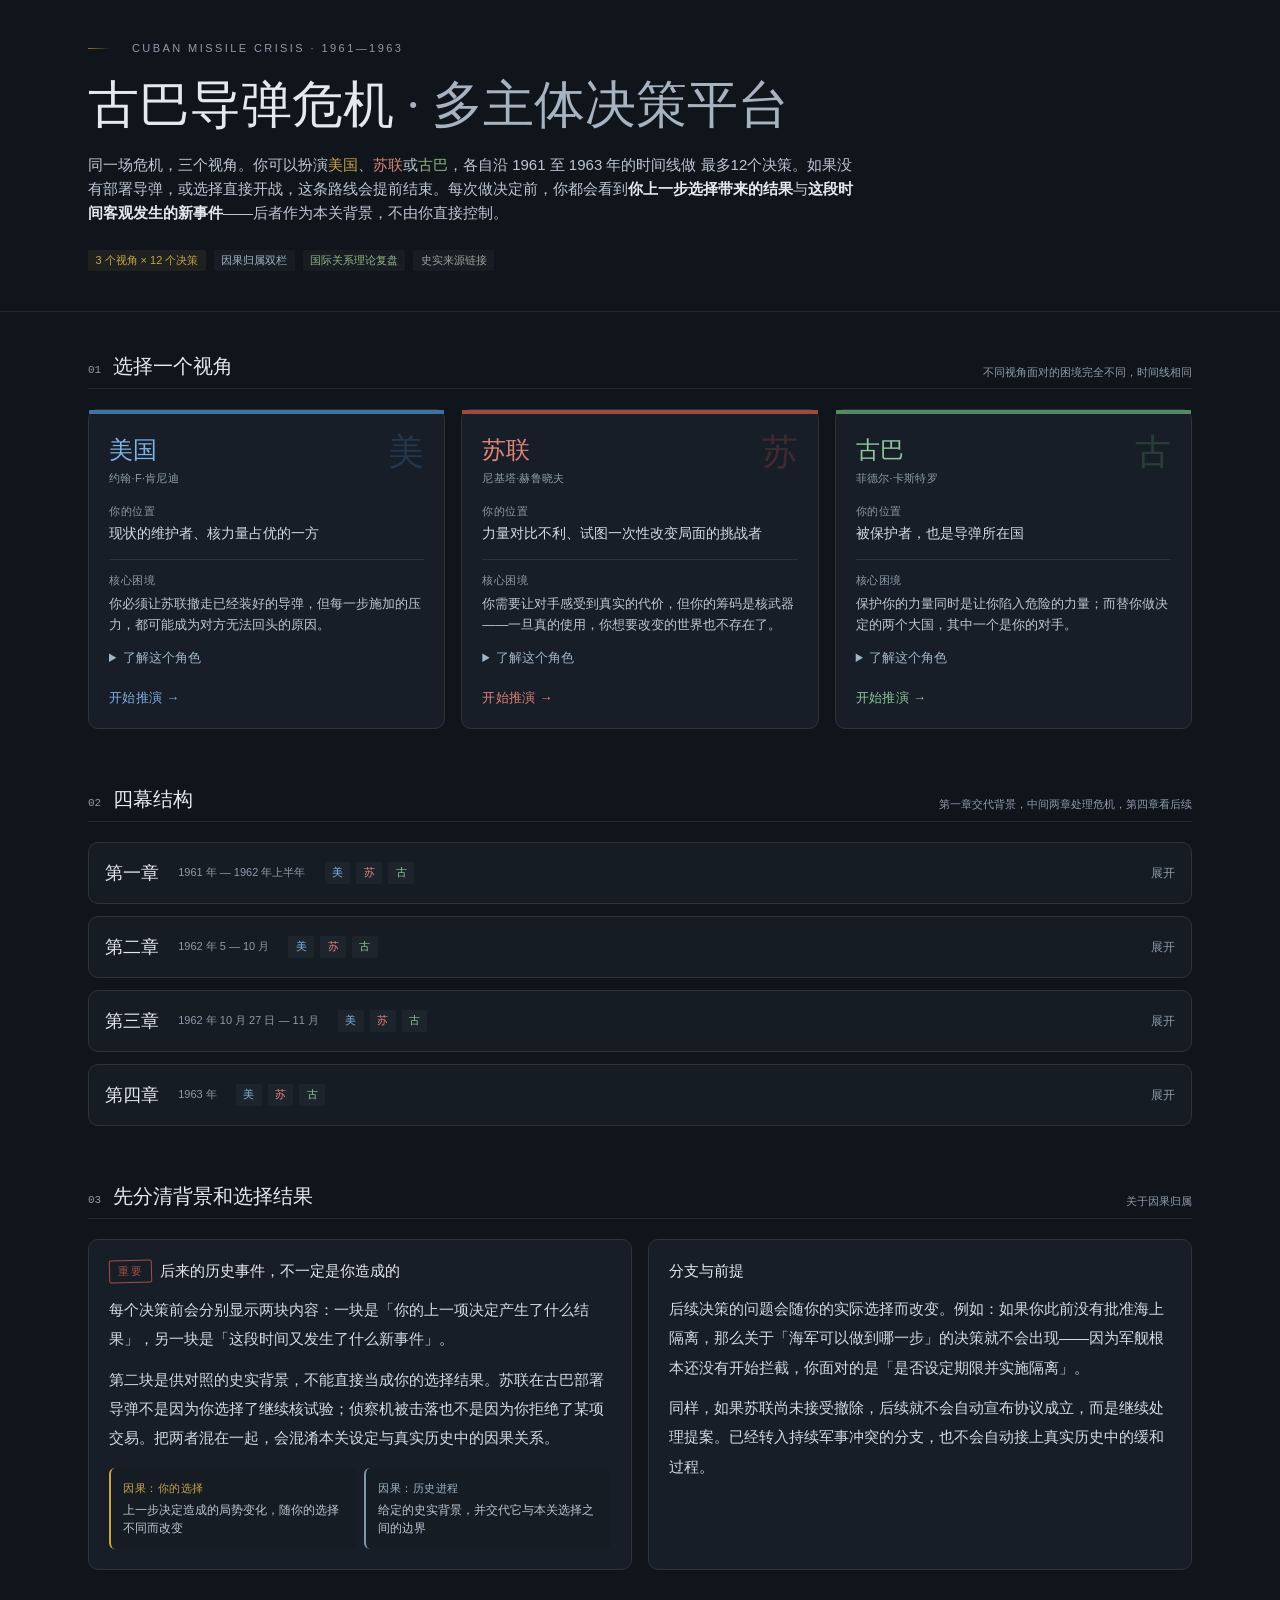
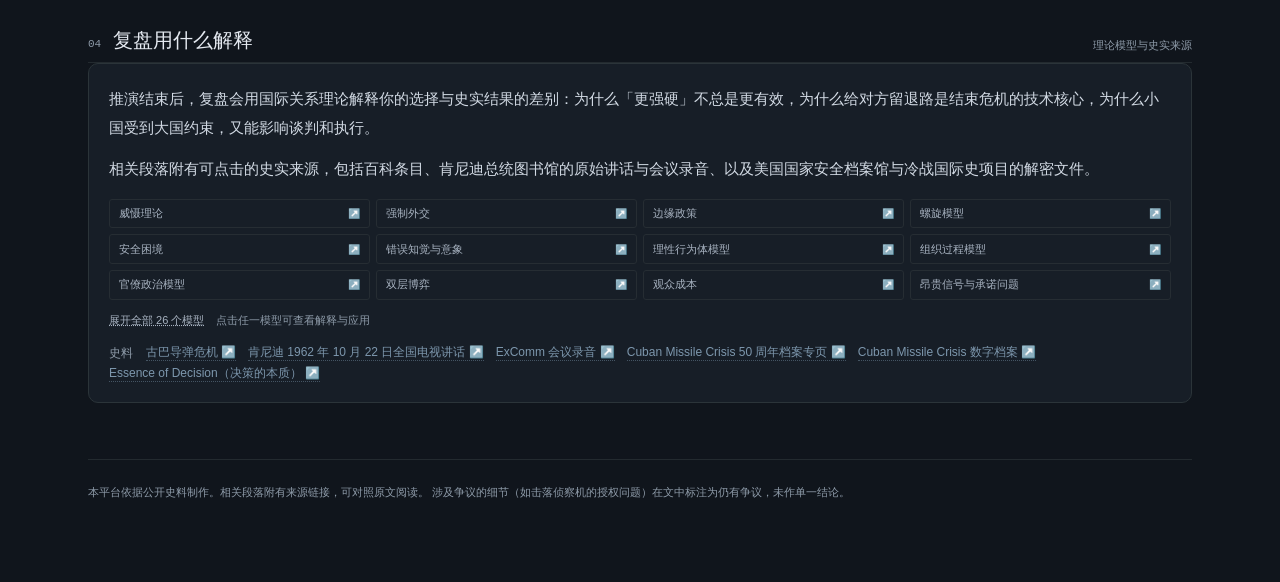
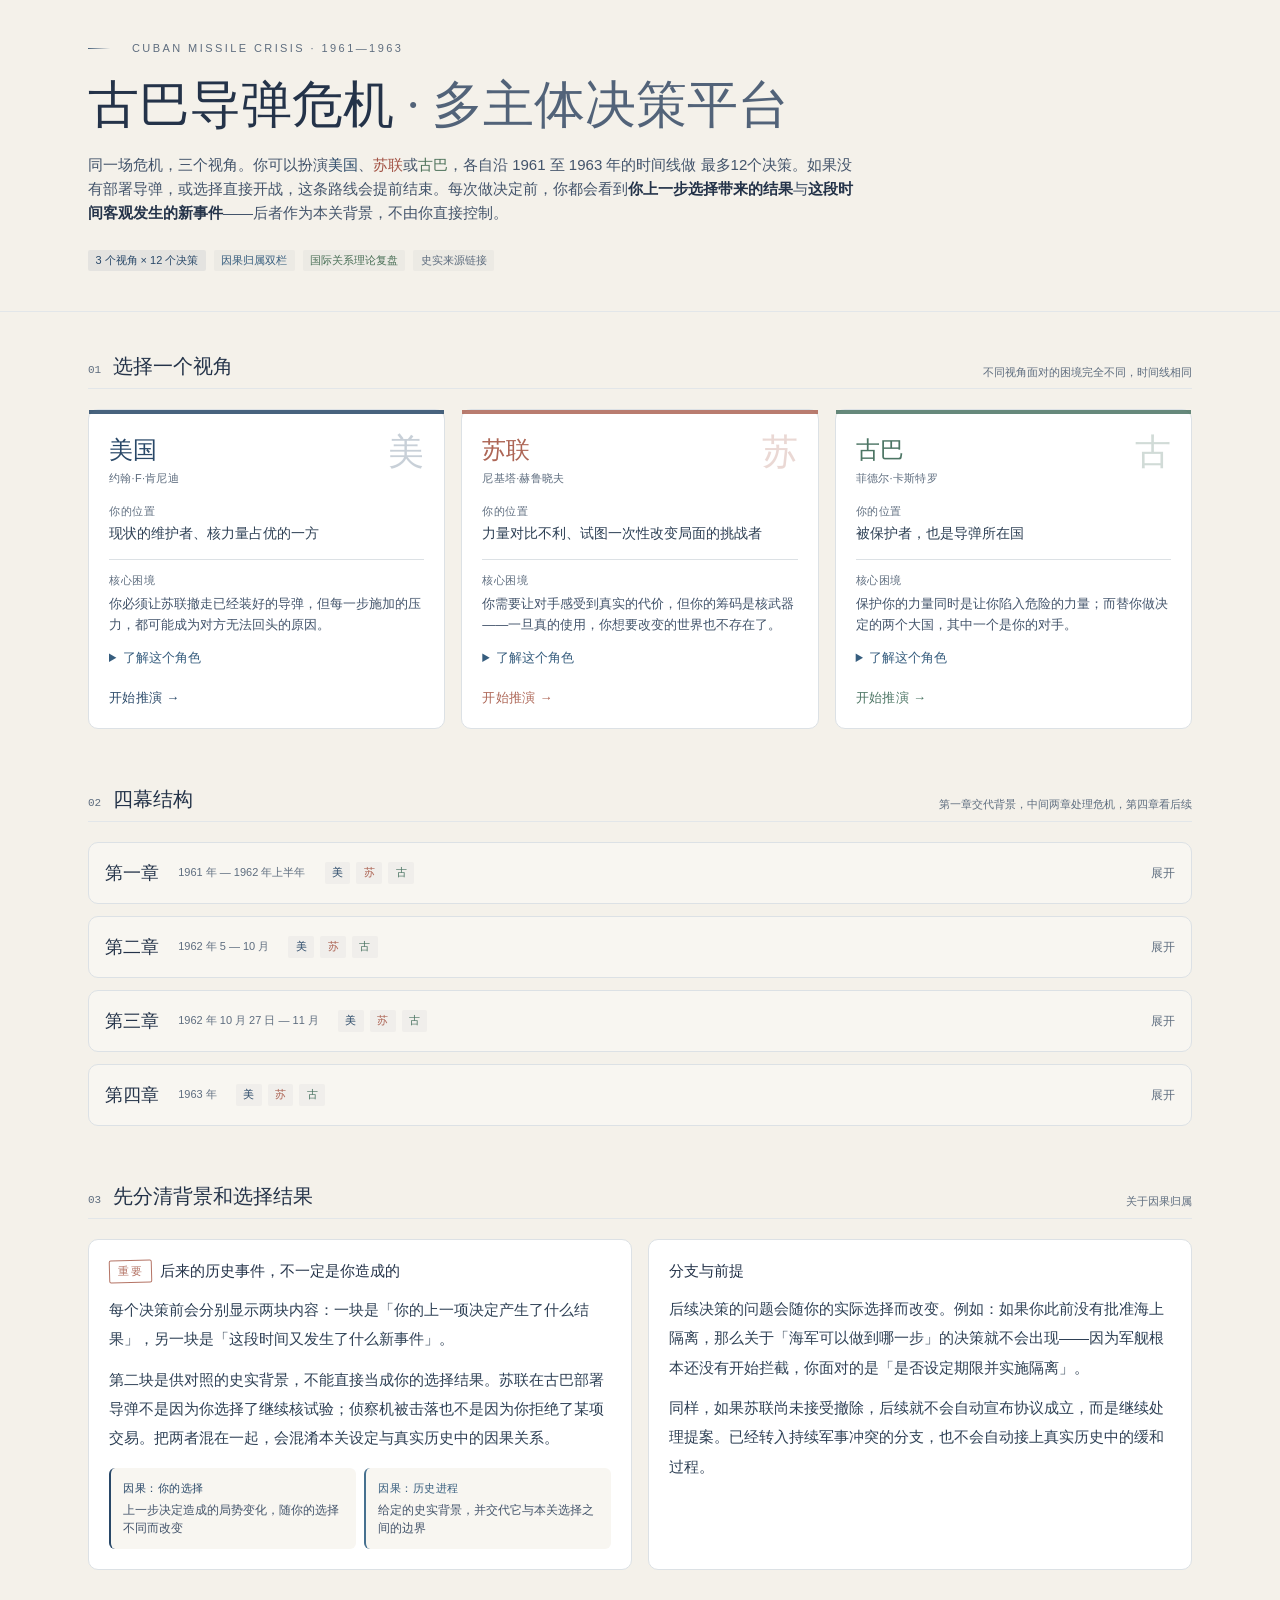
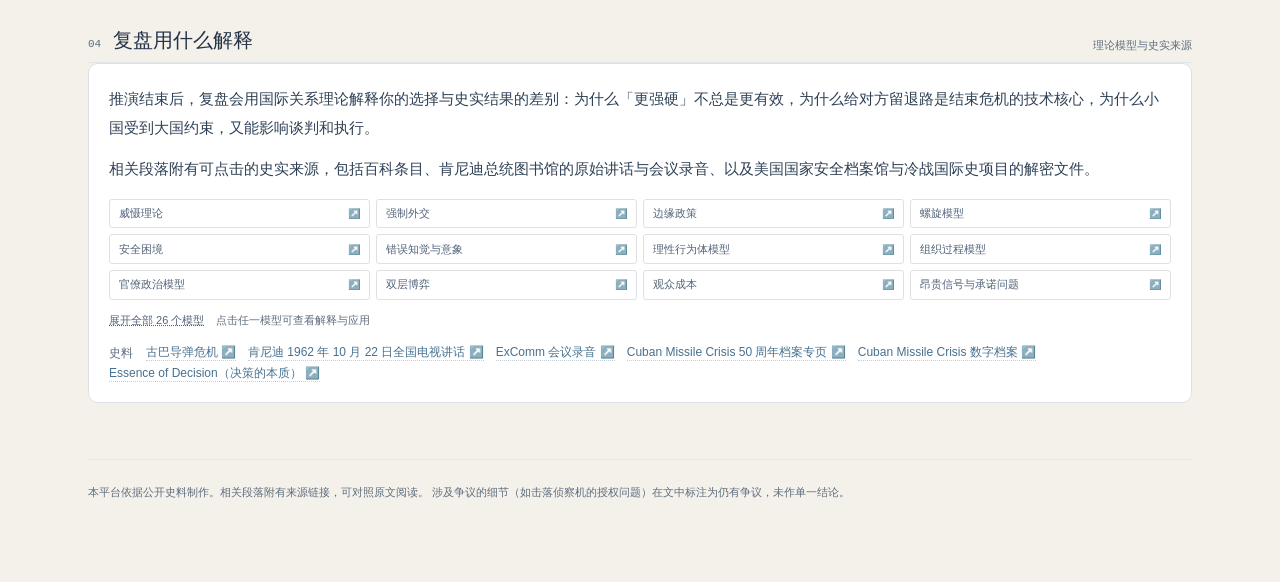
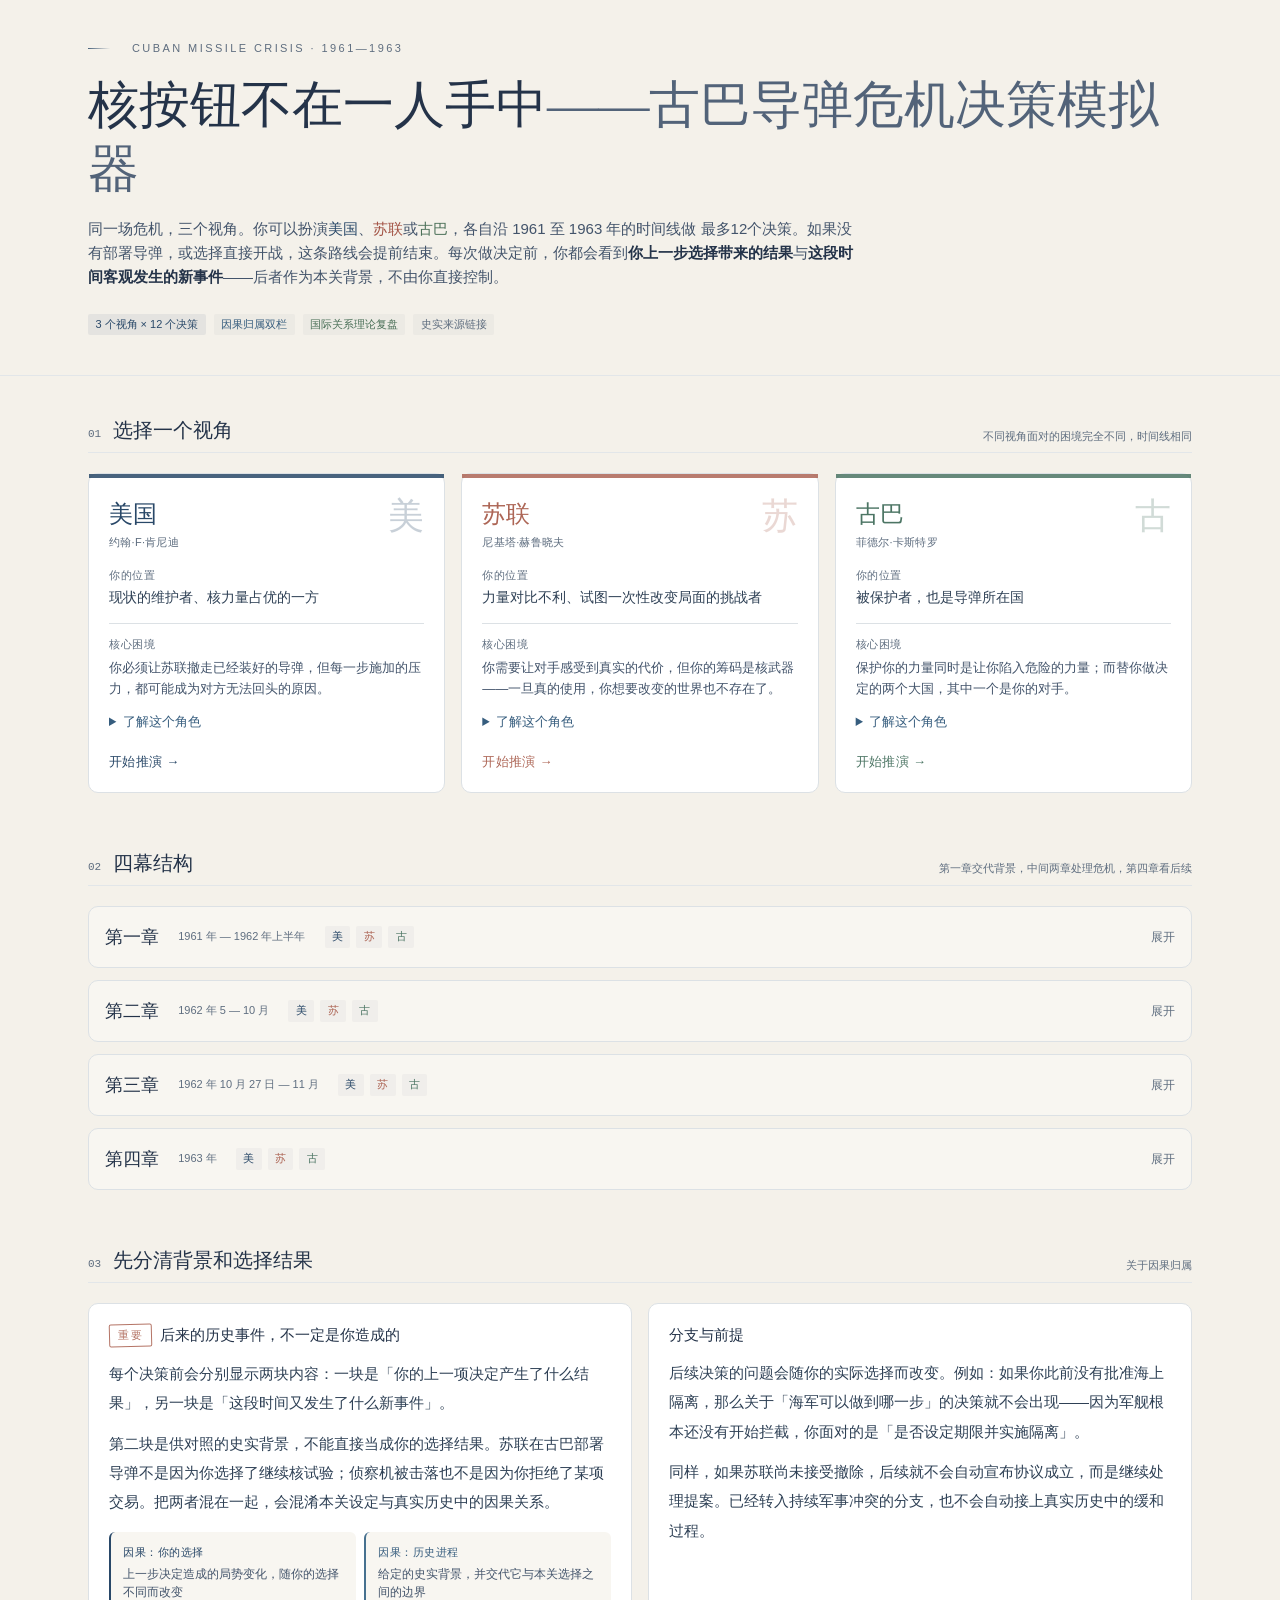
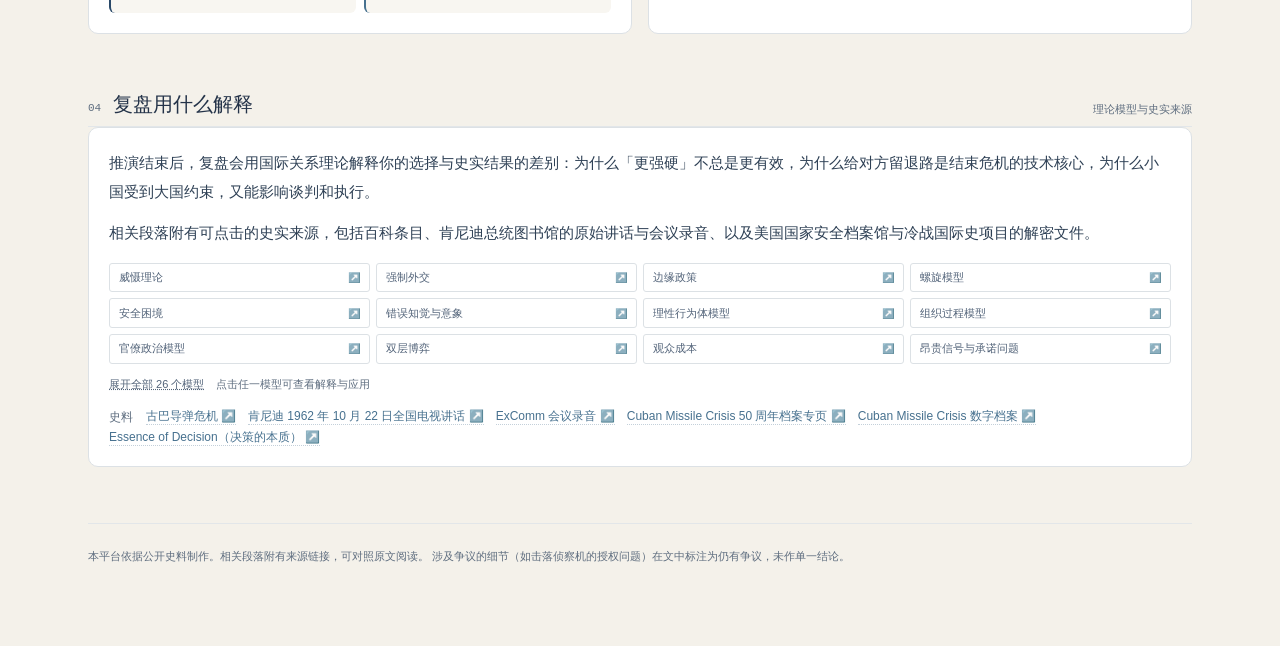
